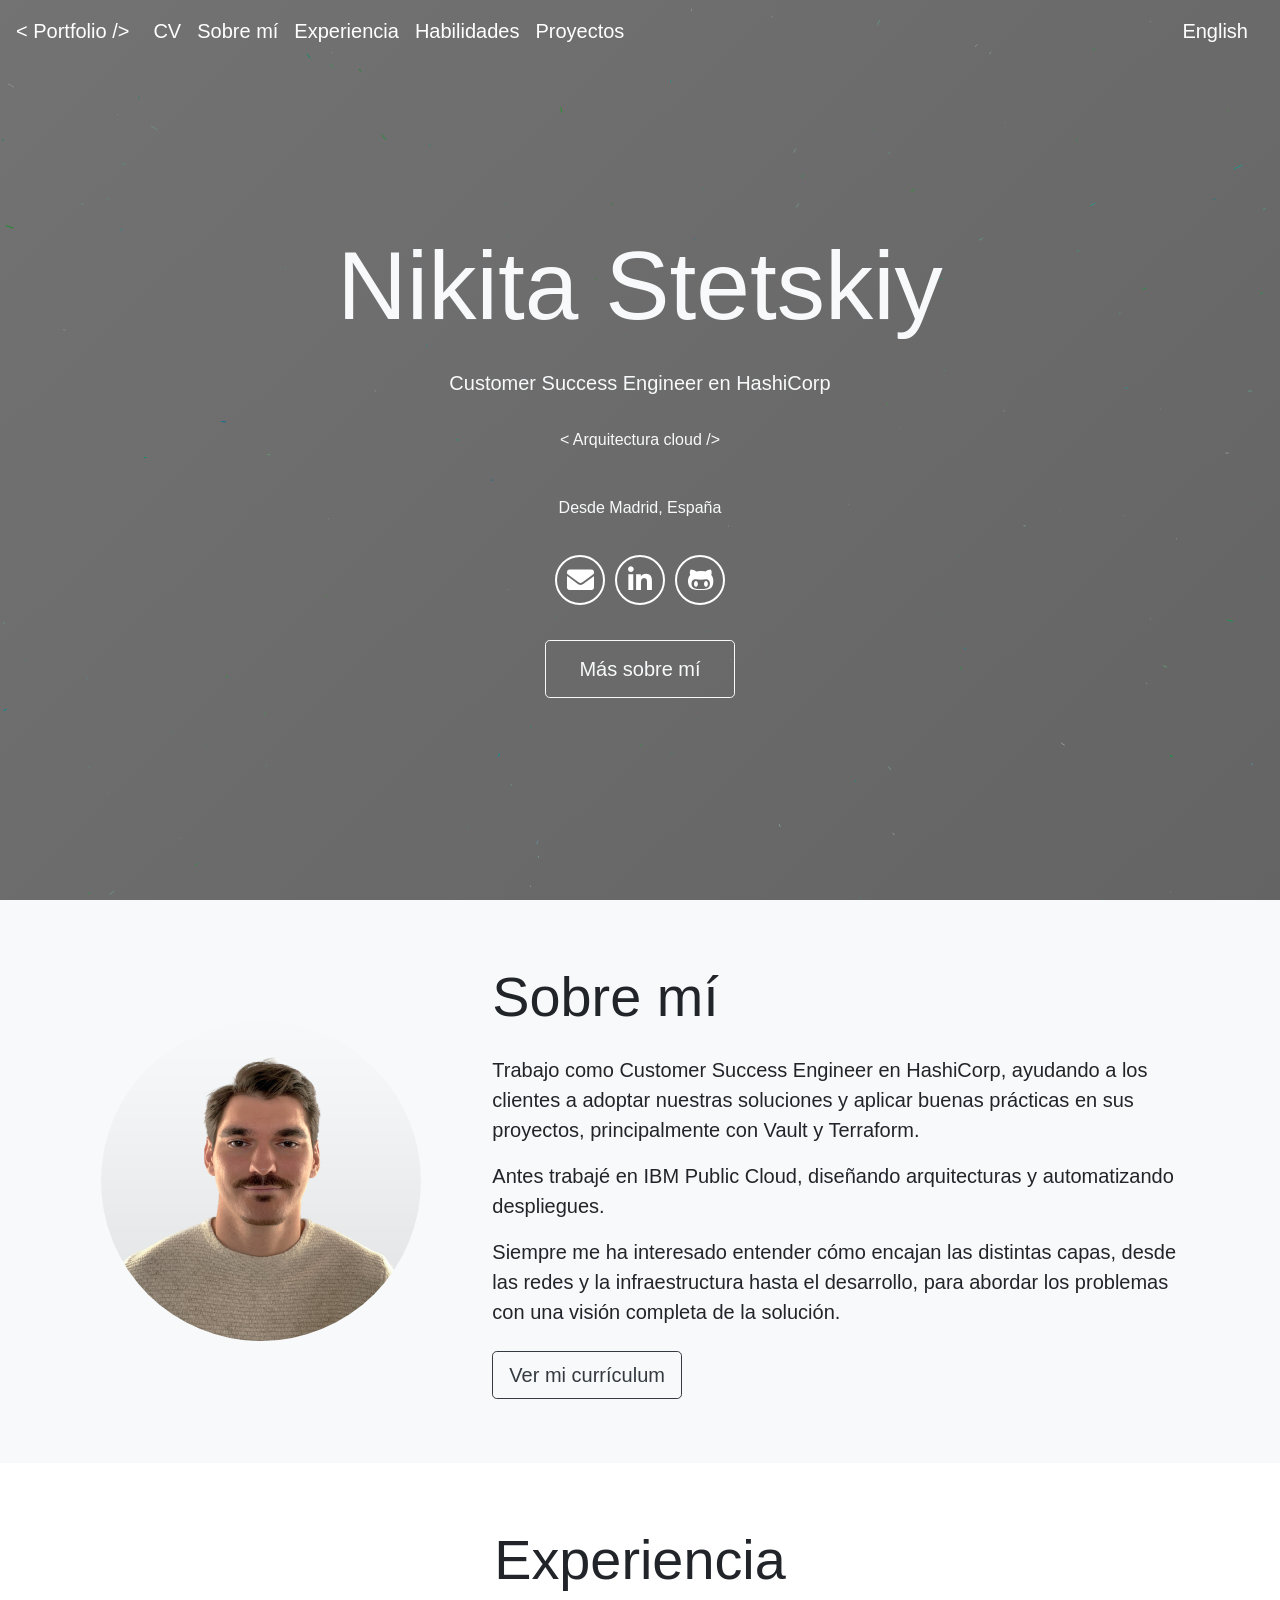
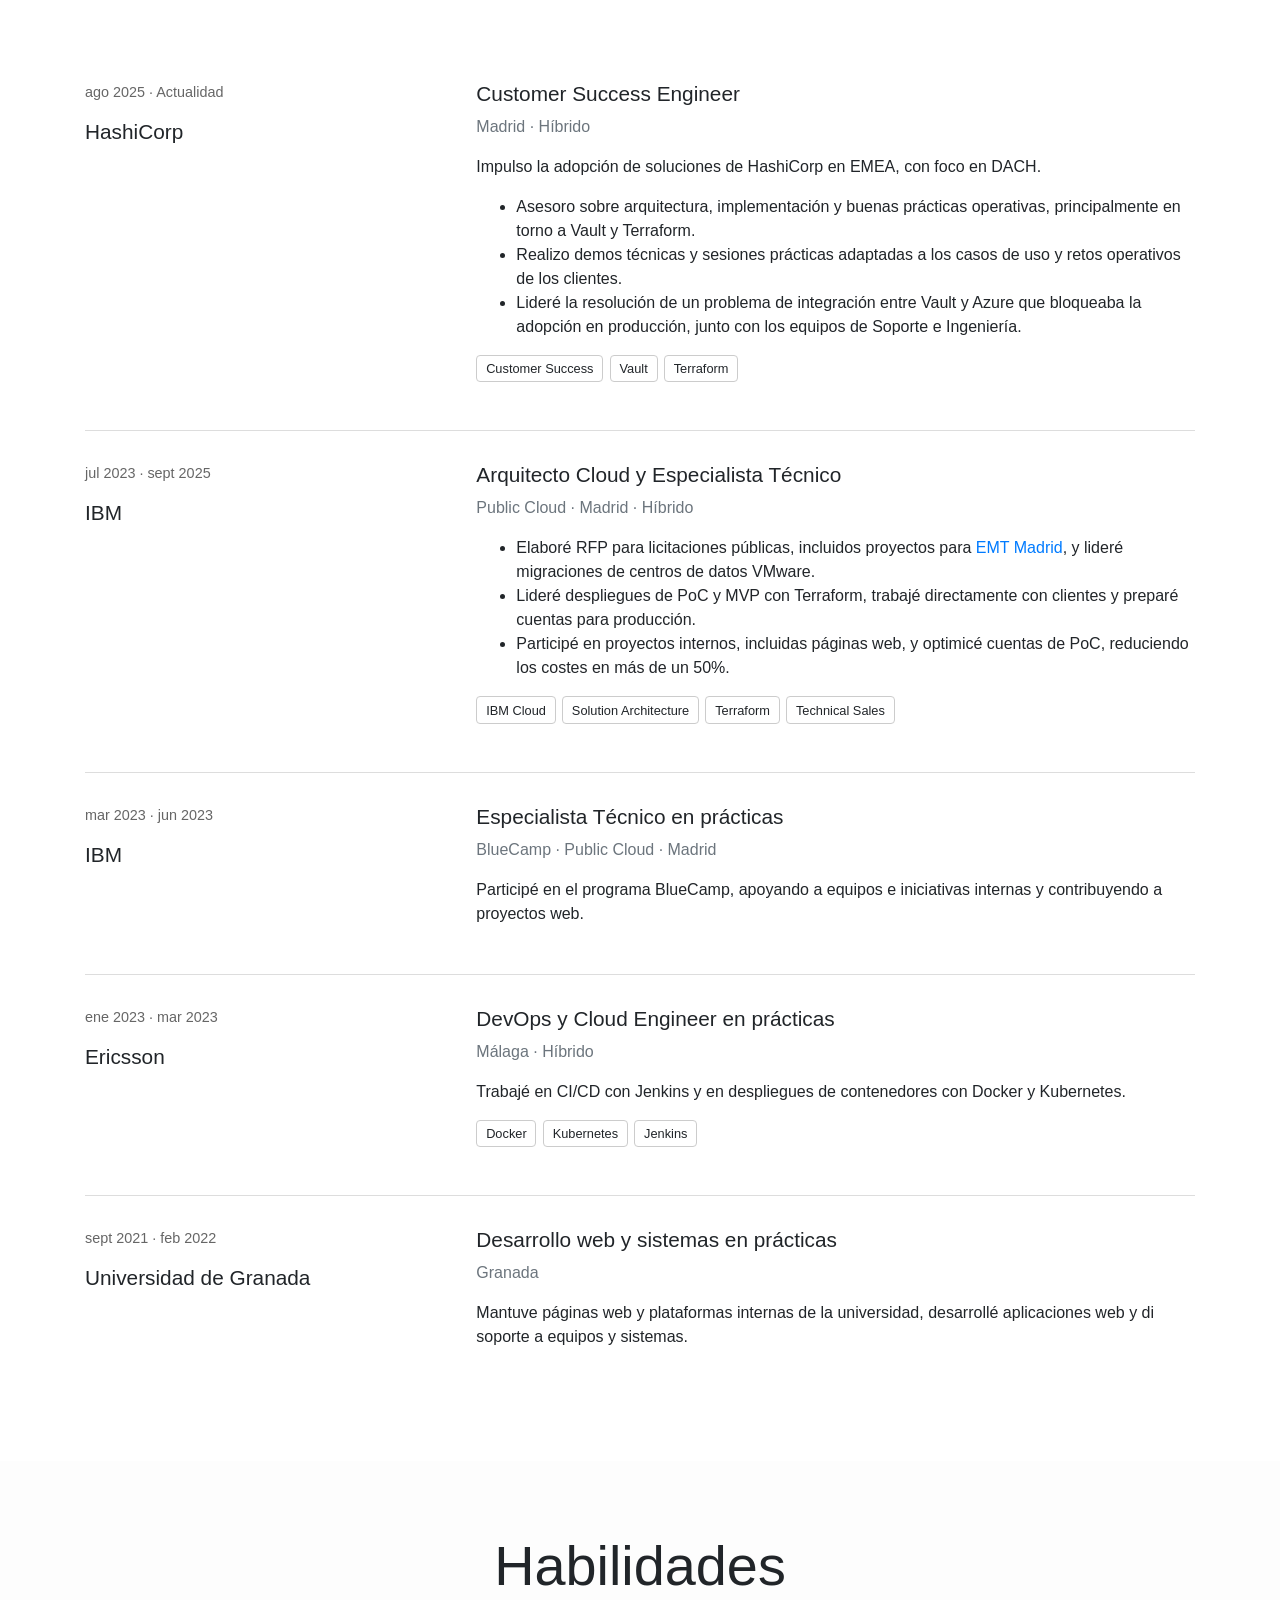
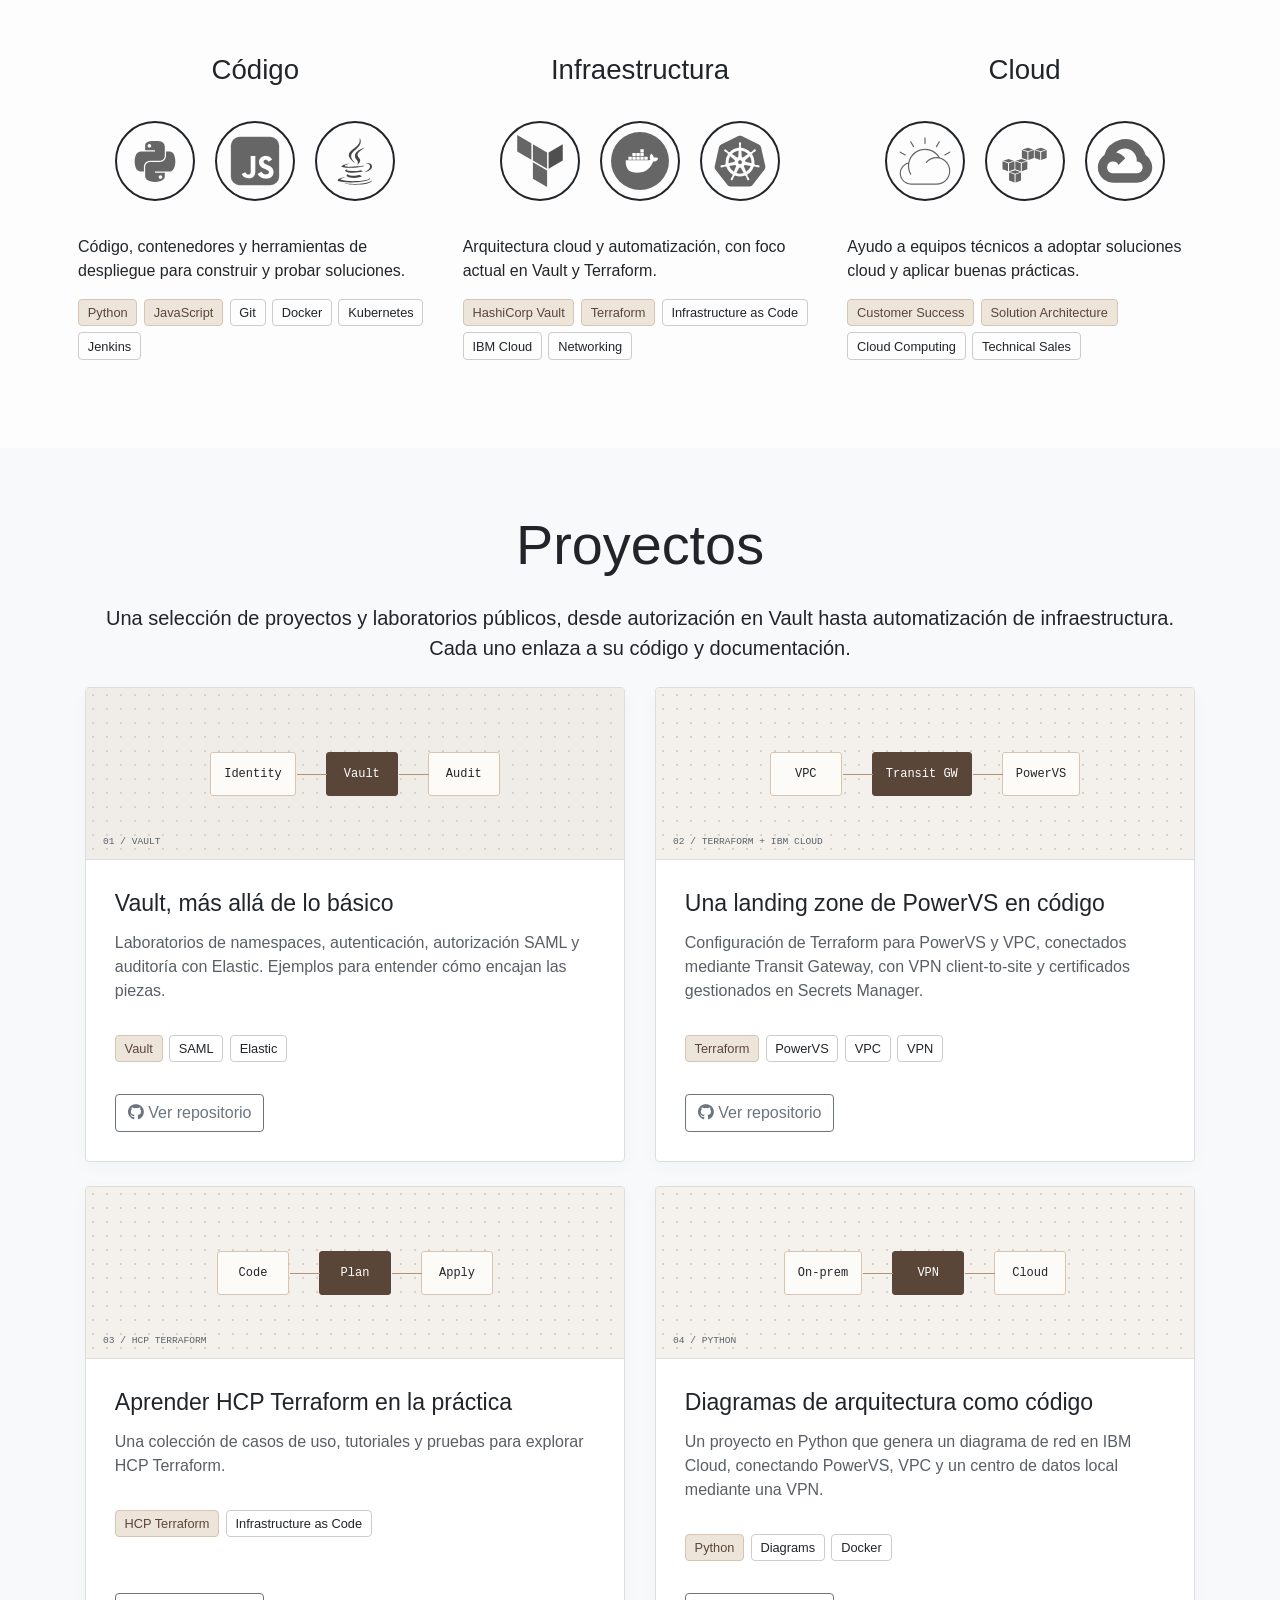
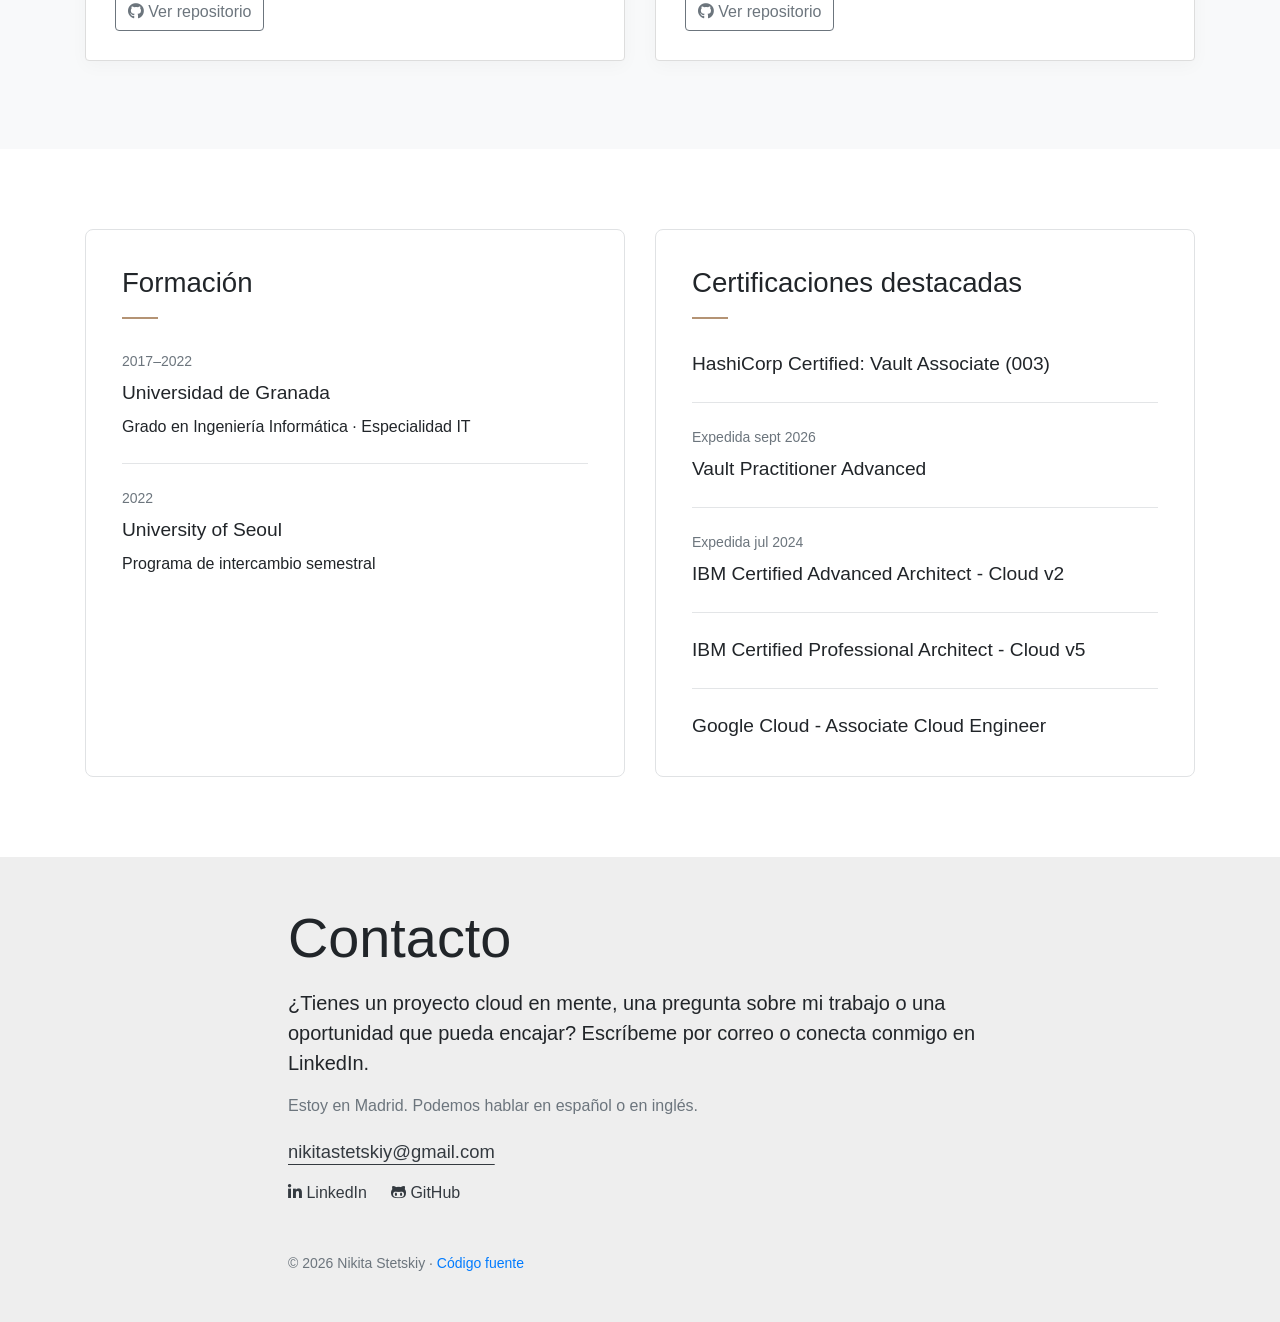
==== es/index.html @ b72d7562 "Publish portfolio from 17b00015c7dadde63358bd2dd5dde587fca64562" ====
<!doctype html>
<html lang="es">
  <head>
    <meta charset="UTF-8" />
    <meta name="viewport" content="width=device-width, initial-scale=1" />
    <meta name="theme-color" content="#000000" />
    <link href="https://use.fontawesome.com/releases/v5.10.2/css/all.css" rel="stylesheet" />
    <meta name="author" content="Nikita Stetskiy" />
    <title>Nikita Stetskiy | Customer Success Engineer en HashiCorp</title>
    <link rel="icon" type="image/png" href="/dev-icon.png" />
    <meta name="description" content="Nikita Stetskiy, Customer Success Engineer en HashiCorp. Arquitectura cloud, Vault, Terraform y proyectos de infraestructura. Madrid, EMEA y DACH." />
    <link rel="canonical" href="https://nikitastetskiy.github.io/es/" />
    <link rel="alternate" hreflang="en" href="https://nikitastetskiy.github.io/" />
    <link rel="alternate" hreflang="es" href="https://nikitastetskiy.github.io/es/" />
    <link rel="alternate" hreflang="x-default" href="https://nikitastetskiy.github.io/" />
    <meta property="og:type" content="profile" />
    <meta property="og:image" content="https://nikitastetskiy.github.io/assets/profile-B7KHsYdh.png" />
    <meta name="twitter:image" content="https://nikitastetskiy.github.io/assets/profile-B7KHsYdh.png" />
    <meta property="og:title" content="Nikita Stetskiy | Customer Success Engineer en HashiCorp" />
    <meta property="og:description" content="Nikita Stetskiy, Customer Success Engineer en HashiCorp. Arquitectura cloud, Vault, Terraform y proyectos de infraestructura. Madrid, EMEA y DACH." />
    <meta property="og:url" content="https://nikitastetskiy.github.io/es/" />
    <meta property="og:locale" content="es_ES" />
    <meta name="twitter:card" content="summary" />
    <meta name="twitter:title" content="Nikita Stetskiy | Customer Success Engineer en HashiCorp" />
    <meta name="twitter:description" content="Nikita Stetskiy, Customer Success Engineer en HashiCorp. Arquitectura cloud, Vault, Terraform y proyectos de infraestructura. Madrid, EMEA y DACH." />
    <script type="application/ld+json">{"@context":"https://schema.org","@type":"ProfilePage","url":"https://nikitastetskiy.github.io/es/","inLanguage":"es","mainEntity":{"@type":"Person","name":"Nikita Stetskiy","url":"https://nikitastetskiy.github.io/","jobTitle":"Customer Success Engineer","worksFor":{"@type":"Organization","name":"HashiCorp"},"sameAs":["https://www.linkedin.com/in/nikitastetskiy/","https://github.com/nikitastetskiy"],"knowsAbout":["Cloud Computing","HashiCorp Vault","Terraform","Customer Success","Infrastructure as Code"]}}</script>
    <script type="module" crossorigin src="/assets/index-5IlWMSqu.js"></script>
    <link rel="stylesheet" crossorigin href="/assets/index-B_g9lOXj.css">
  </head>
  <body>
    <noscript
      ><style>.navbar-toggler{display:none!important}.navbar-collapse{display:block!important}.navbar{background:#eaedef!important;position:static!important}.navbar .brand,.navbar .nav-link{color:#343a40!important}</style></noscript
    >
    <div id="root"><a class="skip-link" href="#main">Ir al contenido</a><header><nav class="navbar navbar-expand-lg navbar-light fixed-top navbar-transparent" aria-label="Navegación principal"><a class="navbar-brand brand" href="/es/#home">&lt; Portfolio /&gt;</a><button class="navbar-toggler toggler" type="button" aria-expanded="false" aria-controls="site-navigation" aria-label="Menú"><span class="navbar-toggler-icon"></span></button><div id="site-navigation" class="collapse navbar-collapse "><div class="navbar-nav mr-auto"><a class="nav-link lead" href="/resume.pdf" target="_blank" rel="noopener noreferrer">CV</a><a class="nav-link lead" href="#aboutme">Sobre mí</a><a class="nav-link lead" href="#experience">Experiencia</a><a class="nav-link lead" href="#skills">Habilidades</a><a class="nav-link lead" href="#projects">Proyectos</a></div><a class="nav-link lead language-link" href="/" lang="en" hrefLang="en">English</a></div></nav></header><main id="main" tabindex="-1"><section id="home" aria-labelledby="hero-name" style="background:linear-gradient(136deg,#FFFFFF, #3D3D3D, #000000);background-size:1200% 1200%" class="jumbotron jumbotron-fluid title bg-transparent bgstyle text-light min-vh-100 d-flex align-content-center align-items-center flex-wrap m-0"><canvas class="text-mix-star starfield" aria-hidden="true"></canvas><div class="container text-center text-mix"><h1 id="hero-name" class="display-1">Nikita Stetskiy</h1><div class="p-3"><p class="lead typist mb-0">Customer Success Engineer<!-- --> <!-- -->en<!-- --> HashiCorp</p></div><div class="hero-tagline"><span class="sr-only">Arquitectura cloud. Infraestructura como código. Vault y Terraform. De la idea a una solución que funciona</span><span aria-hidden="true">&lt; <!-- -->Arquitectura cloud<!-- --> /&gt;</span></div><p class="mt-3 mb-0">Desde Madrid, España</p><div class="header-icons"><a aria-label="Escríbeme" href="mailto:nikitastetskiy@gmail.com"><i class="icon fa fa-envelope" aria-hidden="true"></i></a><a class="" href="https://www.linkedin.com/in/nikitastetskiy/" target="_blank" rel="noopener noreferrer"><span class="sr-only">LinkedIn</span><i class="icon fab fa-linkedin-in" aria-hidden="true"></i></a><a class="" href="https://github.com/nikitastetskiy" target="_blank" rel="noopener noreferrer"><span class="sr-only">GitHub</span><i class="icon fab fa-github-alt" aria-hidden="true"></i></a></div><a class="btn btn-outline-light btn-lg hero-about" href="#aboutme">Más sobre mí</a></div></section><section id="aboutme" class="jumbotron jumbotron-fluid m-0 bg-light"><div class="container"><div class="about-layout"><div class="about-portrait"><img class="border-secondary rounded-circle pic" src="/assets/profile-B7KHsYdh.png" alt="Nikita Stetskiy" width="500" height="500" loading="lazy"/></div><div class="about-copy"><h2 class="display-4 mb-4">Sobre mí</h2><p class="lead">Trabajo como Customer Success Engineer en HashiCorp, ayudando a los clientes a adoptar nuestras soluciones y aplicar buenas prácticas en sus proyectos, principalmente con Vault y Terraform.</p><p class="lead">Antes trabajé en IBM Public Cloud, diseñando arquitecturas y automatizando despliegues.</p><p class="lead">Siempre me ha interesado entender cómo encajan las distintas capas, desde las redes y la infraestructura hasta el desarrollo, para abordar los problemas con una visión completa de la solución.</p><p class="lead mt-4 mb-0"><a class="btn btn-outline-dark btn-lg" href="/es/resume/">Ver mi currículum</a></p></div></div></div></section><section id="experience" class="jumbotron jumbotron-fluid m-0 bg-white"><div class="container"><h2 class="display-4 pb-5 text-center">Experiencia</h2><div class="experience-list"><article class="experience-entry"><div class="experience-meta"><p><time dateTime="2025-08">ago 2025</time> ·<!-- --> <!-- -->Actualidad</p><h3>HashiCorp</h3></div><div><h3>Customer Success Engineer</h3><p class="text-muted">Madrid · Híbrido</p><p>Impulso la adopción de soluciones de HashiCorp en EMEA, con foco en DACH.</p><ul><li>Asesoro sobre arquitectura, implementación y buenas prácticas operativas, principalmente en torno a Vault y Terraform.</li><li>Realizo demos técnicas y sesiones prácticas adaptadas a los casos de uso y retos operativos de los clientes.</li><li>Lideré la resolución de un problema de integración entre Vault y Azure que bloqueaba la adopción en producción, junto con los equipos de Soporte e Ingeniería.</li></ul><ul class="skill-tags"><li>Customer Success</li><li>Vault</li><li>Terraform</li></ul></div></article><article class="experience-entry"><div class="experience-meta"><p><time dateTime="2023-07">jul 2023</time> ·<!-- --> <time dateTime="2025-09">sept 2025</time></p><h3>IBM</h3></div><div><h3>Arquitecto Cloud y Especialista Técnico</h3><p class="text-muted">Public Cloud · Madrid · Híbrido</p><ul><li>Elaboré RFP para licitaciones públicas, incluidos proyectos para <a class="" href="https://es.newsroom.ibm.com/announcements?item=122846" target="_blank" rel="noopener noreferrer">EMT Madrid</a>, y lideré migraciones de centros de datos VMware.</li><li>Lideré despliegues de PoC y MVP con Terraform, trabajé directamente con clientes y preparé cuentas para producción.</li><li>Participé en proyectos internos, incluidas páginas web, y optimicé cuentas de PoC, reduciendo los costes en más de un 50%.</li></ul><ul class="skill-tags"><li>IBM Cloud</li><li>Solution Architecture</li><li>Terraform</li><li>Technical Sales</li></ul></div></article><article class="experience-entry"><div class="experience-meta"><p><time dateTime="2023-03">mar 2023</time> ·<!-- --> <time dateTime="2023-06">jun 2023</time></p><h3>IBM</h3></div><div><h3>Especialista Técnico en prácticas</h3><p class="text-muted">BlueCamp · Public Cloud · Madrid</p><p>Participé en el programa BlueCamp, apoyando a equipos e iniciativas internas y contribuyendo a proyectos web.</p></div></article><article class="experience-entry"><div class="experience-meta"><p><time dateTime="2023-01">ene 2023</time> ·<!-- --> <time dateTime="2023-03">mar 2023</time></p><h3>Ericsson</h3></div><div><h3>DevOps y Cloud Engineer en prácticas</h3><p class="text-muted">Málaga · Híbrido</p><p>Trabajé en CI/CD con Jenkins y en despliegues de contenedores con Docker y Kubernetes.</p><ul class="skill-tags"><li>Docker</li><li>Kubernetes</li><li>Jenkins</li></ul></div></article><article class="experience-entry"><div class="experience-meta"><p><time dateTime="2021-09">sept 2021</time> ·<!-- --> <time dateTime="2022-02">feb 2022</time></p><h3>Universidad de Granada</h3></div><div><h3>Desarrollo web y sistemas en prácticas</h3><p class="text-muted">Granada</p><p>Mantuve páginas web y plataformas internas de la universidad, desarrollé aplicaciones web y di soporte a equipos y sistemas.</p></div></article></div></div></section><section id="skills" class="jumbotron jumbotron-fluid m-0"><div class="container p-2"><h2 class="display-4 pb-4 text-center">Habilidades</h2><div class="row skills-grid"><div class="col-md-4 skill-group"><div class="tech text-center"><h3 class="pb-3">Código</h3><div class="icons"><img src="data:image/svg+xml,%3c?xml%20version=&#x27;1.0&#x27;%20encoding=&#x27;utf-8&#x27;?%3e%3c!DOCTYPE%20svg%20PUBLIC%20&#x27;-//W3C//DTD%20SVG%201.1//EN&#x27;%20&#x27;http://www.w3.org/Graphics/SVG/1.1/DTD/svg11.dtd&#x27;%3e%3c!--%20Uploaded%20to:%20SVG%20Repo,%20www.svgrepo.com,%20Generator:%20SVG%20Repo%20Mixer%20Tools%20--%3e%3csvg%20width=&#x27;800px&#x27;%20height=&#x27;800px&#x27;%20viewBox=&#x27;0%200%2032%2032&#x27;%20version=&#x27;1.1&#x27;%20xmlns=&#x27;http://www.w3.org/2000/svg&#x27;%20xmlns:xlink=&#x27;http://www.w3.org/1999/xlink&#x27;%3e%3cpath%20fill=&#x27;%23666666&#x27;%20d=&#x27;M13.275%2015.88h5.417c1.508%200%202.712-1.241%202.712-2.756v-5.164c0-1.47-1.24-2.574-2.712-2.819-0.932-0.155-1.898-0.226-2.825-0.221s-1.813%200.083-2.592%200.221c-2.295%200.405-2.712%201.254-2.712%202.819v2.067h5.423v0.689h-7.459c-1.576%200-2.956%200.947-3.388%202.75-0.498%202.066-0.52%203.355%200%205.512%200.385%201.606%201.306%202.75%202.882%202.75h1.865v-2.478c0-1.79%201.549-3.369%203.388-3.369zM12.933%208.649c-0.562%200-1.018-0.461-1.018-1.030%200-0.572%200.455-1.037%201.018-1.037%200.56%200%201.018%200.465%201.018%201.037%200%200.57-0.457%201.030-1.018%201.030zM26.826%2013.465c-0.389-1.569-1.133-2.75-2.712-2.75h-2.035v2.408c0%201.867-1.583%203.439-3.388%203.439h-5.417c-1.484%200-2.712%201.27-2.712%202.756v5.164c0%201.47%201.278%202.334%202.712%202.756%201.717%200.505%203.363%200.596%205.417%200%201.365-0.395%202.712-1.191%202.712-2.756v-2.067h-5.417v-0.689h8.129c1.576%200%202.163-1.099%202.712-2.75%200.566-1.699%200.542-3.332%200-5.512zM19.033%2023.794c0.562%200%201.018%200.461%201.018%201.030%200%200.572-0.456%201.037-1.018%201.037-0.56%200-1.018-0.465-1.018-1.037%200-0.57%200.457-1.030%201.018-1.030z&#x27;%3e%3c/path%3e%3c/svg%3e" alt="Python" title="Python" width="60" height="60" loading="lazy"/></div><div class="icons"><img src="data:image/svg+xml,%3csvg%20xmlns=&#x27;http://www.w3.org/2000/svg&#x27;%20aria-label=&#x27;JavaScript&#x27;%20role=&#x27;img&#x27;%20viewBox=&#x27;-51.2%20-51.2%20614.40%20614.40&#x27;%20fill=&#x27;%23ffffff&#x27;%20stroke=&#x27;%23ffffff&#x27;%3e%3cg%20id=&#x27;SVGRepo_bgCarrier&#x27;%20stroke-width=&#x27;0&#x27;%3e%3c/g%3e%3cg%20id=&#x27;SVGRepo_tracerCarrier&#x27;%20stroke-linecap=&#x27;round&#x27;%20stroke-linejoin=&#x27;round&#x27;%3e%3c/g%3e%3cg%20id=&#x27;SVGRepo_iconCarrier&#x27;%3e%3crect%20width=&#x27;512&#x27;%20height=&#x27;512&#x27;%20rx=&#x27;15%25&#x27;%20fill=&#x27;%23666666&#x27;%3e%3c/rect%3e%3cpath%20d=&#x27;M324%20370c10%2017%2024%2029%2047%2029c20%200%2033-10%2033%20-24c0-16%20-13%20-22%20-35%20-32l-12-5c-35-15%20-58%20-33%20-58%20-72c0-36%2027%20-64%2070%20-64c31%200%2053%2011%2068%2039l-37%2024c-8-15%20-17%20-21%20-31%20-21c-14%200-23%209%20-23%2021c0%2014%209%2020%2030%2029l12%205c41%2018%2064%2035%2064%2076c0%2043-34%2067%20-80%2067c-45%200-74%20-21%20-88%20-49zm-170%204c8%2013%2014%2025%2031%2025c16%200%2026-6%2026%20-30V203h48v164c0%2050-29%2072%20-72%2072c-39%200-61%20-20%20-72%20-44z&#x27;%3e%3c/path%3e%3c/g%3e%3c/svg%3e" alt="JavaScript" title="JavaScript" width="60" height="60" loading="lazy"/></div><div class="icons"><img src="data:image/svg+xml,%3c?xml%20version=&#x27;1.0&#x27;%20encoding=&#x27;utf-8&#x27;?%3e%3c!DOCTYPE%20svg%20PUBLIC%20&#x27;-//W3C//DTD%20SVG%201.1//EN&#x27;%20&#x27;http://www.w3.org/Graphics/SVG/1.1/DTD/svg11.dtd&#x27;%3e%3c!--%20Uploaded%20to:%20SVG%20Repo,%20www.svgrepo.com,%20Generator:%20SVG%20Repo%20Mixer%20Tools%20--%3e%3csvg%20width=&#x27;800px&#x27;%20height=&#x27;800px&#x27;%20viewBox=&#x27;0%200%2032%2032&#x27;%20version=&#x27;1.1&#x27;%20xmlns=&#x27;http://www.w3.org/2000/svg&#x27;%20xmlns:xlink=&#x27;http://www.w3.org/1999/xlink&#x27;%3e%3cpath%20fill=&#x27;%23444444&#x27;%20d=&#x27;M12.557%2023.22c0%200-0.982%200.571%200.699%200.765%202.037%200.232%203.079%200.199%205.324-0.226%200%200%200.59%200.37%201.415%200.691-5.033%202.157-11.39-0.125-7.437-1.23zM11.942%2020.405c0%200-1.102%200.816%200.581%200.99%202.176%200.224%203.895%200.243%206.869-0.33%200%200%200.411%200.417%201.058%200.645-6.085%201.779-12.863%200.14-8.508-1.305zM17.127%2015.63c1.24%201.428-0.326%202.713-0.326%202.713s3.149-1.625%201.703-3.661c-1.351-1.898-2.386-2.841%203.221-6.093%200%200-8.801%202.198-4.598%207.042zM23.783%2025.302c0%200%200.727%200.599-0.801%201.062-2.905%200.88-12.091%201.146-14.643%200.035-0.917-0.399%200.803-0.953%201.344-1.069%200.564-0.122%200.887-0.1%200.887-0.1-1.020-0.719-6.594%201.411-2.831%202.021%2010.262%201.664%2018.706-0.749%2016.044-1.95zM13.029%2017.489c0%200-4.673%201.11-1.655%201.513%201.274%200.171%203.814%200.132%206.181-0.066%201.934-0.163%203.876-0.51%203.876-0.51s-0.682%200.292-1.175%200.629c-4.745%201.248-13.911%200.667-11.272-0.609%202.232-1.079%204.046-0.956%204.046-0.956zM21.412%2022.174c4.824-2.506%202.593-4.915%201.037-4.591-0.382%200.079-0.552%200.148-0.552%200.148s0.142-0.222%200.412-0.318c3.079-1.083%205.448%203.193-0.994%204.887-0%200%200.075-0.067%200.097-0.126zM18.503%203.337c0%200%202.671%202.672-2.534%206.781-4.174%203.296-0.952%205.176-0.002%207.323-2.436-2.198-4.224-4.133-3.025-5.934%201.761-2.644%206.638-3.925%205.56-8.17zM13.503%2028.966c4.63%200.296%2011.74-0.164%2011.908-2.355%200%200-0.324%200.831-3.826%201.49-3.952%200.744-8.826%200.657-11.716%200.18%200%200%200.592%200.49%203.635%200.685z&#x27;%3e%3c/path%3e%3c/svg%3e" alt="Java" title="Java" width="60" height="60" loading="lazy"/></div></div><p>Código, contenedores y herramientas de despliegue para construir y probar soluciones.</p><ul class="skill-tags"><li class="tag-highlight">Python</li><li class="tag-highlight">JavaScript</li><li>Git</li><li>Docker</li><li>Kubernetes</li><li>Jenkins</li></ul></div><div class="col-md-4 skill-group"><div class="tech text-center"><h3 class="pb-3">Infraestructura</h3><div class="icons"><img src="data:image/svg+xml,%3csvg%20width=&#x27;180px&#x27;%20height=&#x27;180px&#x27;%20viewBox=&#x27;-34.96%20-17.505%20325.92%20325.92&#x27;%20version=&#x27;1.1&#x27;%20xmlns=&#x27;http://www.w3.org/2000/svg&#x27;%20xmlns:xlink=&#x27;http://www.w3.org/1999/xlink&#x27;%20preserveAspectRatio=&#x27;xMidYMid&#x27;%20fill=&#x27;%23000000&#x27;%3e%3cg%20id=&#x27;SVGRepo_bgCarrier&#x27;%20stroke-width=&#x27;0&#x27;%3e%3c/g%3e%3cg%20id=&#x27;SVGRepo_tracerCarrier&#x27;%20stroke-linecap=&#x27;round&#x27;%20stroke-linejoin=&#x27;round&#x27;%3e%3c/g%3e%3cg%20id=&#x27;SVGRepo_iconCarrier&#x27;%3e%3cg%3e%3cpolygon%20fill=&#x27;%234f4f4f&#x27;%20points=&#x27;176.485057%20188.994162%20256.000302%20143.127442%20256.000302%2051.2485453%20176.485057%2097.2122358&#x27;%3e%3c/polygon%3e%3cpath%20d=&#x27;M88.2425283,51.2485453%20L167.757774,97.2122358%20L167.757774,188.994162%20L88.2425283,143.078957%20M0,91.8304113%20L79.5152453,137.745617%20L79.5152453,45.9152057%20L0,0%20M88.2425283,244.994228%20L167.757774,290.909434%20L167.757774,199.079023%20L88.2425283,153.163817&#x27;%20fill=&#x27;%23666666&#x27;%3e%3c/path%3e%3c/g%3e%3c/g%3e%3c/svg%3e" alt="Terraform" title="Terraform" width="60" height="60" loading="lazy"/></div><div class="icons"><img src="data:image/svg+xml,%3c?xml%20version=&#x27;1.0&#x27;%20encoding=&#x27;utf-8&#x27;?%3e%3c!--%20Uploaded%20to:%20SVG%20Repo,%20www.svgrepo.com,%20Generator:%20SVG%20Repo%20Mixer%20Tools%20--%3e%3csvg%20width=&#x27;800px&#x27;%20height=&#x27;800px&#x27;%20viewBox=&#x27;0%200%201024%201024&#x27;%20xmlns=&#x27;http://www.w3.org/2000/svg&#x27;%3e%3ccircle%20cx=&#x27;512&#x27;%20cy=&#x27;512&#x27;%20r=&#x27;512&#x27;%20style=&#x27;fill:%23666666&#x27;/%3e%3cpath%20d=&#x27;M827.3%20461.5c-1.6-1.3-16.1-12.2-46.7-12.2-8.1%200-16.2.6-24.2%202.1-5.9-40.7-39.5-60.5-41-61.4l-8.2-4.8-5.4%207.8c-6.8%2010.5-11.7%2022-14.6%2034.2-5.5%2023.2-2.2%2045%209.6%2063.6-14.2%207.9-37.1%209.9-41.7%2010H277c-9.9%200-17.9%208-17.9%2017.9-.4%2033.1%205.2%2066%2016.5%2097.1%2013%2034.2%2032.4%2059.3%2057.6%2074.7%2028.2%2017.3%2074.1%2027.2%20126.2%2027.2%2023.5.1%2047-2.1%2070.1-6.4%2032.1-5.9%2063-17.1%2091.4-33.2%2023.4-13.6%2044.5-30.8%2062.4-51.1%2029.9-33.9%2047.8-71.7%2061.1-105.2h5.3c32.8%200%2053-13.1%2064.1-24.1%207.4-7%2013.2-15.5%2016.9-25l2.3-6.9-5.7-4.3zM312%20489.9h50.7c2.4%200%204.4-2%204.4-4.4v-45.1c0-2.4-2-4.4-4.4-4.5H312c-2.4%200-4.4%202-4.4%204.4v45.2c0%202.5%202%204.4%204.4%204.4m69.9%200h50.7c2.4%200%204.4-2%204.4-4.4v-45.1c0-2.4-2-4.4-4.4-4.5h-50.7c-2.5%200-4.5%202-4.5%204.5v45.1c0%202.5%202%204.4%204.5%204.4m70.8.1h50.7c2.4%200%204.4-2%204.4-4.4v-45.1c0-2.4-2-4.4-4.4-4.5h-50.7c-2.4%200-4.4%202-4.4%204.4v45.2c0%202.4%202%204.3%204.4%204.4m70.1%200h50.7c2.4%200%204.4-2%204.5-4.4v-45.1c0-2.5-2-4.5-4.5-4.5h-50.7c-2.4%200-4.4%202-4.4%204.4v45.2c0%202.4%201.9%204.4%204.4%204.4m-141-65h50.7c2.4%200%204.4-2%204.4-4.5v-45.1c0-2.4-2-4.4-4.4-4.4h-50.7c-2.5%200-4.4%202-4.5%204.4v45.1c.1%202.5%202.1%204.5%204.5%204.5m70.9%200h50.7c2.4%200%204.4-2%204.4-4.5v-45.1c0-2.4-2-4.4-4.4-4.4h-50.7c-2.4%200-4.4%202-4.4%204.4v45.1c0%202.5%202%204.5%204.4%204.5m70.1%200h50.7c2.5%200%204.4-2%204.5-4.5v-45.1c0-2.5-2-4.4-4.5-4.4h-50.7c-2.4%200-4.4%202-4.4%204.4v45.1c0%202.5%201.9%204.5%204.4%204.5m0-64.9h50.7c2.5%200%204.5-2%204.5-4.5v-45.2c0-2.4-2-4.4-4.5-4.4h-50.7c-2.4%200-4.4%202-4.4%204.4v45.2c0%202.5%201.9%204.5%204.4%204.5M593.4%20490h50.7c2.4%200%204.4-2%204.4-4.4v-45.1c0-2.5-2-4.4-4.4-4.5h-50.7c-2.4%200-4.4%202-4.4%204.4v45.2c0%202.4%202%204.4%204.4%204.4&#x27;%20style=&#x27;fill:%23fff&#x27;/%3e%3c/svg%3e" alt="Docker" title="Docker" width="60" height="60" loading="lazy"/></div><div class="icons"><img src="data:image/svg+xml,%3c?xml%20version=&#x27;1.0&#x27;%20encoding=&#x27;utf-8&#x27;?%3e%3c!--%20Uploaded%20to:%20SVG%20Repo,%20www.svgrepo.com,%20Generator:%20SVG%20Repo%20Mixer%20Tools%20--%3e%3csvg%20width=&#x27;800px&#x27;%20height=&#x27;800px&#x27;%20viewBox=&#x27;0%200%2016%2016&#x27;%20xmlns=&#x27;http://www.w3.org/2000/svg&#x27;%20fill=&#x27;none&#x27;%3e%3cpath%20fill=&#x27;%23666666&#x27;%20fill-rule=&#x27;evenodd&#x27;%20d=&#x27;M5.374%2015c-.335%200-.66-.153-.874-.431l-3.254-4.172a1.15%201.15%200%2001-.214-.978l1.165-5.207c.074-.345.298-.623.605-.776l4.715-2.32c.15-.078.317-.116.485-.116.168%200%20.335.038.485.115L13.2%203.426c.308.153.532.432.606.777l1.165%205.207c.074.345%200%20.7-.214.978L11.5%2014.566c-.214.268-.54.434-.875.434h-5.25zm7.718-5.835l.031.008a.308.308%200%2001.26.371.306.306%200%2001-.396.223h-.004l-.003-.001-.003-.001-.03-.007-.05-.01a2.548%202.548%200%2001-.274-.106%202.87%202.87%200%2000-.533-.156.242.242%200%2000-.171.063%204.76%204.76%200%2000-.131-.023%203.972%203.972%200%2001-1.764%202.212c.015.042.032.083.051.123a.239.239%200%2000-.023.18c.074.17.165.332.271.484.06.078.114.16.164.244l.028.057.012.025a.306.306%200%2001-.381.44.307.307%200%2001-.172-.18%202.608%202.608%200%2000-.01-.02l-.028-.058a2.545%202.545%200%2001-.089-.28%202.835%202.835%200%2000-.21-.512.242.242%200%2000-.156-.095%205.926%205.926%200%2001-.03-.053l-.035-.064a3.97%203.97%200%2001-2.824-.007l-.069.125a.249.249%200%2000-.132.064c-.104.17-.184.355-.237.548a2.525%202.525%200%2001-.088.28l-.025.05-.013.027v.001a.307.307%200%2011-.553-.261l.014-.03.026-.052c.05-.085.104-.166.164-.244.108-.156.2-.322.277-.496a.302.302%200%2000-.028-.173l.056-.133A3.972%203.972%200%20014.22%209.532l-.134.023a.34.34%200%2000-.176-.062%202.872%202.872%200%2000-.533.156c-.09.04-.181.075-.274.105l-.05.011-.03.007H3.02l-.002.002h-.005a.308.308%200%2001-.397-.349.306.306%200%2001.261-.245l.004-.001h.003l.006-.002c.024-.006.054-.014.076-.018.097-.013.195-.021.293-.023.186-.013.37-.043.549-.09a.422.422%200%2000.131-.133l.128-.037a3.938%203.938%200%2001.624-2.752l-.097-.087a.338.338%200%2000-.062-.176%202.854%202.854%200%2000-.455-.319%202.557%202.557%200%2001-.254-.148%201.129%201.129%200%2001-.063-.05l-.004-.004a.323.323%200%2001-.076-.45.295.295%200%2001.244-.107.365.365%200%2001.213.08l.022.017c.016.013.034.026.046.037.071.067.139.139.202.213.125.137.263.262.412.372.056.03.121.036.182.018l.11.078a3.938%203.938%200%20012.552-1.224l.007-.129a.332.332%200%2000.1-.157%202.844%202.844%200%2000-.034-.554%202.555%202.555%200%2001-.042-.29v-.053-.025-.004-.004A.306.306%200%20018%202.82a.308.308%200%2001.306.337v.087a2.53%202.53%200%2001-.041.29%202.85%202.85%200%2000-.035.553.242.242%200%2000.1.153v.007l.007.13c.967.087%201.87.522%202.54%201.223l.116-.083a.34.34%200%2000.186-.02c.149-.11.287-.235.412-.373a2.53%202.53%200%2001.202-.213l.051-.04.017-.014a.308.308%200%2001.472.388.307.307%200%2001-.09.09c-.008.005-.017.012-.025.02l-.043.033a2.549%202.549%200%2001-.254.148%202.865%202.865%200%2000-.455.32.24.24%200%2000-.058.172%204.458%204.458%200%2001-.05.044l-.058.053c.542.806.769%201.783.637%202.745l.123.036c.031.056.077.101.132.132.18.048.364.078.55.09.097.003.195.01.292.024l.058.013zm-2.875-3.1l-1.308.925-.004-.002a.27.27%200%2001-.43-.205v-.001l-.091-1.598a3.183%203.183%200%20011.833.882zM7.754%207.818h.492l.306.381-.11.476L8%208.886l-.443-.213-.11-.475.307-.381zM7.29%205.24c.107-.024.216-.043.326-.056l-.09%201.6-.008.004a.268.268%200%2001-.293.256.27.27%200%2001-.135-.05l-.002.001-1.316-.93c.419-.41.945-.696%201.518-.825zM5.296%206.663l1.201%201.071-.001.007a.269.269%200%2001-.106.462l-.001.005-1.54.443a3.134%203.134%200%2001.447-1.988zm1.608%202.846l-.612%201.474a3.16%203.16%200%2001-1.27-1.586L6.6%209.13l.003.003a.265.265%200%2001.18.029.27.27%200%2001.117.341l.004.006zm1.806%201.896c-.572.13-1.17.1-1.726-.088l.777-1.4h.001a.27.27%200%2001.475-.001h.006l.779%201.402a3.286%203.286%200%2001-.312.087zm1.004-.416L9.096%209.5l.001-.003a.269.269%200%2001.296-.37l.003-.004%201.593.269a3.147%203.147%200%2001-1.275%201.597zm1.442-2.343L9.61%208.201l-.002-.006a.27.27%200%2001-.185-.343.27.27%200%2001.08-.12L9.5%207.73l1.195-1.067c.366.594.527%201.29.46%201.983z&#x27;%20clip-rule=&#x27;evenodd&#x27;/%3e%3c/svg%3e" alt="Kubernetes" title="Kubernetes" width="60" height="60" loading="lazy"/></div></div><p>Arquitectura cloud y automatización, con foco actual en Vault y Terraform.</p><ul class="skill-tags"><li class="tag-highlight">HashiCorp Vault</li><li class="tag-highlight">Terraform</li><li>Infrastructure as Code</li><li>IBM Cloud</li><li>Networking</li></ul></div><div class="col-md-4 skill-group"><div class="tech text-center"><h3 class="pb-3">Cloud</h3><div class="icons"><img src="data:image/svg+xml,%3csvg%20fill=&#x27;%23666666&#x27;%20version=&#x27;1.1&#x27;%20id=&#x27;Layer_1&#x27;%20xmlns=&#x27;http://www.w3.org/2000/svg&#x27;%20xmlns:xlink=&#x27;http://www.w3.org/1999/xlink&#x27;%20viewBox=&#x27;-1.6%20-1.6%2035.20%2035.20&#x27;%20xml:space=&#x27;preserve&#x27;%20stroke=&#x27;%23666666&#x27;%20stroke-width=&#x27;0.00032&#x27;%20transform=&#x27;rotate(0)&#x27;%3e%3cg%20id=&#x27;SVGRepo_bgCarrier&#x27;%20stroke-width=&#x27;0&#x27;%3e%3c/g%3e%3cg%20id=&#x27;SVGRepo_tracerCarrier&#x27;%20stroke-linecap=&#x27;round&#x27;%20stroke-linejoin=&#x27;round&#x27;%3e%3c/g%3e%3cg%20id=&#x27;SVGRepo_iconCarrier&#x27;%3e%3cpath%20id=&#x27;ibm--cloud_1_&#x27;%20d=&#x27;M23,30.36H7.5c-3.783,0-6.86-3.078-6.86-6.86c0-3.156,2.184-5.922,5.228-6.665%20C6.866,12.159,11.03,8.64,16,8.64c3.727,0,7.169,2.007,9.011,5.244c3.642,0.903,6.35,4.199,6.35,8.116%20C31.36,26.609,27.609,30.36,23,30.36z%20M5.732,17.618C3.169,18.388,1.36,20.782,1.36,23.5c0,3.386,2.754,6.14,6.14,6.14H23%20c4.213,0,7.64-3.427,7.64-7.64s-3.427-7.64-7.64-7.64c-2.27,0-4.406,0.999-5.863,2.741c-0.128,0.154-0.355,0.172-0.507,0.046%20c-0.152-0.128-0.173-0.355-0.045-0.507c1.594-1.906,3.932-2.999,6.416-2.999c0.358,0,0.711,0.022,1.058,0.066%20C22.282,11.008,19.258,9.36,16,9.36c-5.315,0-9.64,4.325-9.64,9.64c0,1.691,0.445,3.356,1.286,4.813%20c0.099,0.172,0.04,0.393-0.132,0.491c-0.174,0.101-0.393,0.042-0.492-0.132C6.118,22.606,5.64,20.818,5.64,19%20C5.64,18.531,5.671,18.07,5.732,17.618z%20M28.027,12.735c-0.124,0-0.245-0.064-0.312-0.18c-0.1-0.172-0.041-0.393,0.132-0.492%20l2.973-1.716c0.172-0.097,0.393-0.041,0.491,0.132c0.1,0.172,0.041,0.393-0.132,0.492l-2.973,1.716%20C28.15,12.72,28.089,12.735,28.027,12.735z%20M3.972,12.735c-0.061,0-0.123-0.015-0.18-0.048L0.82,10.972%20c-0.172-0.1-0.231-0.32-0.132-0.492c0.1-0.171,0.318-0.232,0.492-0.132l2.973,1.716c0.172,0.1,0.231,0.32,0.132,0.492%20C4.218,12.671,4.097,12.735,3.972,12.735z%20M9.057,7.653c-0.125,0-0.246-0.064-0.312-0.18L7.028,4.5%20C6.929,4.328,6.988,4.108,7.16,4.009c0.172-0.101,0.393-0.04,0.492,0.131l1.716,2.973c0.099,0.172,0.04,0.393-0.132,0.492%20C9.18,7.638,9.118,7.653,9.057,7.653z%20M22.943,7.653c-0.062,0-0.123-0.015-0.18-0.048c-0.173-0.1-0.231-0.32-0.132-0.492%20l1.716-2.973c0.1-0.172,0.321-0.229,0.491-0.132c0.173,0.1,0.231,0.32,0.132,0.492l-1.716,2.973%20C23.188,7.588,23.067,7.653,22.943,7.653z%20M16,5.792c-0.199,0-0.36-0.161-0.36-0.36V2c0-0.199,0.161-0.36,0.36-0.36%20S16.36,1.801,16.36,2v3.433C16.36,5.631,16.199,5.792,16,5.792z&#x27;%3e%3c/path%3e%3crect%20id=&#x27;_Transparent_Rectangle&#x27;%20style=&#x27;fill:none;&#x27;%20width=&#x27;32&#x27;%20height=&#x27;32&#x27;%3e%3c/rect%3e%3c/g%3e%3c/svg%3e" alt="IBM Cloud" title="IBM Cloud" width="60" height="60" loading="lazy"/></div><div class="icons"><img src="data:image/svg+xml,%3c?xml%20version=&#x27;1.0&#x27;%20encoding=&#x27;utf-8&#x27;?%3e%3c!DOCTYPE%20svg%20PUBLIC%20&#x27;-//W3C//DTD%20SVG%201.1//EN&#x27;%20&#x27;http://www.w3.org/Graphics/SVG/1.1/DTD/svg11.dtd&#x27;%3e%3c!--%20Uploaded%20to:%20SVG%20Repo,%20www.svgrepo.com,%20Generator:%20SVG%20Repo%20Mixer%20Tools%20--%3e%3csvg%20width=&#x27;800px&#x27;%20height=&#x27;800px&#x27;%20viewBox=&#x27;0%20-1%2034%2034&#x27;%20version=&#x27;1.1&#x27;%20xmlns=&#x27;http://www.w3.org/2000/svg&#x27;%20xmlns:xlink=&#x27;http://www.w3.org/1999/xlink&#x27;%3e%3cpath%20fill=&#x27;%23666666&#x27;%20d=&#x27;M10.871%2028.625l-3.22-1.155v-4.72l3.22%201.097z&#x27;%3e%3c/path%3e%3cpath%20fill=&#x27;%23666666&#x27;%20d=&#x27;M11.461%2028.625l3.22-1.155v-4.72l-3.22%201.097z&#x27;%3e%3c/path%3e%3cpath%20fill=&#x27;%23666666&#x27;%20d=&#x27;M7.981%2022.396l3.259-0.917%203.022%200.974-3.022%201.026z&#x27;%3e%3c/path%3e%3cpath%20fill=&#x27;%23666666&#x27;%20d=&#x27;M7.037%2022.031l-3.22-1.155v-4.72l3.22%201.097z&#x27;%3e%3c/path%3e%3cpath%20fill=&#x27;%23666666&#x27;%20d=&#x27;M7.628%2022.031l3.22-1.155v-4.72l-3.22%201.097z&#x27;%3e%3c/path%3e%3cpath%20fill=&#x27;%23666666&#x27;%20d=&#x27;M4.148%2015.802l3.259-0.917%203.022%200.975-3.022%201.026z&#x27;%3e%3c/path%3e%3cpath%20fill=&#x27;%23666666&#x27;%20d=&#x27;M14.551%2022.031l-3.221-1.155v-4.72l3.221%201.097z&#x27;%3e%3c/path%3e%3cpath%20fill=&#x27;%23666666&#x27;%20d=&#x27;M15.142%2022.031l3.22-1.155v-4.72l-3.22%201.097z&#x27;%3e%3c/path%3e%3cpath%20fill=&#x27;%23666666&#x27;%20d=&#x27;M11.662%2015.802l3.259-0.917%203.022%200.975-3.022%201.026z&#x27;%3e%3c/path%3e%3cpath%20fill=&#x27;%23666666&#x27;%20d=&#x27;M18.385%2015.436l-3.22-1.155v-4.72l3.22%201.097z&#x27;%3e%3c/path%3e%3cpath%20fill=&#x27;%23666666&#x27;%20d=&#x27;M18.976%2015.436l3.22-1.155v-4.72l-3.22%201.097z&#x27;%3e%3c/path%3e%3cpath%20fill=&#x27;%23666666&#x27;%20d=&#x27;M15.496%209.208l3.259-0.917%203.022%200.974-3.022%201.026z&#x27;%3e%3c/path%3e%3cpath%20fill=&#x27;%23666666&#x27;%20d=&#x27;M25.899%2015.436l-3.22-1.155v-4.72l3.22%201.097z&#x27;%3e%3c/path%3e%3cpath%20fill=&#x27;%23666666&#x27;%20d=&#x27;M26.49%2015.436l3.221-1.155v-4.72l-3.221%201.097z&#x27;%3e%3c/path%3e%3cpath%20fill=&#x27;%23666666&#x27;%20d=&#x27;M23.010%209.208l3.259-0.917%203.022%200.974-3.022%201.026z&#x27;%3e%3c/path%3e%3c/svg%3e" alt="AWS" title="AWS" width="60" height="60" loading="lazy"/></div><div class="icons"><img src="data:image/svg+xml,%3c?xml%20version=&#x27;1.0&#x27;%20encoding=&#x27;utf-8&#x27;?%3e%3c!--%20Uploaded%20to:%20SVG%20Repo,%20www.svgrepo.com,%20Generator:%20SVG%20Repo%20Mixer%20Tools%20--%3e%3csvg%20width=&#x27;800px&#x27;%20height=&#x27;800px&#x27;%20viewBox=&#x27;0%200%2016%2016&#x27;%20xmlns=&#x27;http://www.w3.org/2000/svg&#x27;%20fill=&#x27;none&#x27;%3e%3cpath%20fill=&#x27;%23666666&#x27;%20fill-rule=&#x27;evenodd&#x27;%20d=&#x27;M11.87%203.465l-.002-.003a5.935%205.935%200%2000-5.586-1.217%205.89%205.89%200%2000-3.98%204.092%204.206%204.206%200%2000-.149%206.792%204.255%204.255%200%20002.558.87h6.52a4.234%204.234%200%20004.078-2.961A4.2%204.2%200%200013.637%206.3a5.835%205.835%200%2000-1.767-2.835zm-7.828%207.78c.21.095.438.16.67.16l6.518.002c.9%200%201.63-.725%201.63-1.619s-.73-1.619-1.63-1.619v-.323a3.226%203.226%200%2000-1.187-2.56h-.002c-1.339-1.078-3.305-.912-4.465.354l-.014.015c.996.2%201.897.751%202.525%201.568L6.198%209.101a1.63%201.63%200%2000-3.097.439%201.617%201.617%200%2000.942%201.704l-.001.001z&#x27;%20clip-rule=&#x27;evenodd&#x27;/%3e%3c/svg%3e" alt="Google Cloud" title="Google Cloud" width="60" height="60" loading="lazy"/></div></div><p>Ayudo a equipos técnicos a adoptar soluciones cloud y aplicar buenas prácticas.</p><ul class="skill-tags"><li class="tag-highlight">Customer Success</li><li class="tag-highlight">Solution Architecture</li><li>Cloud Computing</li><li>Technical Sales</li></ul></div></div></div></section><section id="projects" class="jumbotron jumbotron-fluid bg-light m-0"><div class="container"><h2 class="display-4 pb-3 text-center">Proyectos</h2><p class="lead text-center mb-4">Una selección de proyectos y laboratorios públicos, desde autorización en Vault hasta automatización de infraestructura. Cada uno enlaza a su código y documentación.</p><div class="row"><div class="col-md-6 mb-4"><article class="card project-card bg-white rounded h-100 security"><div class="project-visual" aria-hidden="true"><div class="project-diagram"><span class="diagram-node">Identity</span><span class="diagram-node active-node">Vault</span><span class="diagram-node">Audit</span></div><span class="project-label">01 / VAULT</span></div><div class="card-body d-flex flex-column"><h3 class="h4 card-title">Vault, más allá de lo básico</h3><p class="card-text">Laboratorios de namespaces, autenticación, autorización SAML y auditoría con Elastic. Ejemplos para entender cómo encajan las piezas.</p><ul class="skill-tags"><li class="tag-highlight">Vault</li><li>SAML</li><li>Elastic</li></ul><div class="mt-auto pt-3"><a class="btn btn-outline-secondary" href="https://github.com/nikitastetskiy/understanding-hcp-vault" target="_blank" rel="noopener noreferrer"><i class="fab fa-github" aria-hidden="true"></i> <!-- -->Ver repositorio<span class="sr-only">: <!-- -->Vault, más allá de lo básico</span></a></div></div></article></div><div class="col-md-6 mb-4"><article class="card project-card bg-white rounded h-100 infrastructure"><div class="project-visual" aria-hidden="true"><div class="project-diagram"><span class="diagram-node">VPC</span><span class="diagram-node active-node">Transit GW</span><span class="diagram-node">PowerVS</span></div><span class="project-label">02 / TERRAFORM + IBM CLOUD</span></div><div class="card-body d-flex flex-column"><h3 class="h4 card-title">Una landing zone de PowerVS en código</h3><p class="card-text">Configuración de Terraform para PowerVS y VPC, conectados mediante Transit Gateway, con VPN client-to-site y certificados gestionados en Secrets Manager.</p><ul class="skill-tags"><li class="tag-highlight">Terraform</li><li>PowerVS</li><li>VPC</li><li>VPN</li></ul><div class="mt-auto pt-3"><a class="btn btn-outline-secondary" href="https://github.com/nikitastetskiy/terraform-powervs-landing-zone" target="_blank" rel="noopener noreferrer"><i class="fab fa-github" aria-hidden="true"></i> <!-- -->Ver repositorio<span class="sr-only">: <!-- -->Una landing zone de PowerVS en código</span></a></div></div></article></div><div class="col-md-6 mb-4"><article class="card project-card bg-white rounded h-100 infrastructure"><div class="project-visual" aria-hidden="true"><div class="project-diagram"><span class="diagram-node">Code</span><span class="diagram-node active-node">Plan</span><span class="diagram-node">Apply</span></div><span class="project-label">03 / HCP TERRAFORM</span></div><div class="card-body d-flex flex-column"><h3 class="h4 card-title">Aprender HCP Terraform en la práctica</h3><p class="card-text">Una colección de casos de uso, tutoriales y pruebas para explorar HCP Terraform.</p><ul class="skill-tags"><li class="tag-highlight">HCP Terraform</li><li>Infrastructure as Code</li></ul><div class="mt-auto pt-3"><a class="btn btn-outline-secondary" href="https://github.com/nikitastetskiy/understanding-hcp-terraform" target="_blank" rel="noopener noreferrer"><i class="fab fa-github" aria-hidden="true"></i> <!-- -->Ver repositorio<span class="sr-only">: <!-- -->Aprender HCP Terraform en la práctica</span></a></div></div></article></div><div class="col-md-6 mb-4"><article class="card project-card bg-white rounded h-100 architecture"><div class="project-visual" aria-hidden="true"><div class="project-diagram"><span class="diagram-node">On-prem</span><span class="diagram-node active-node">VPN</span><span class="diagram-node">Cloud</span></div><span class="project-label">04 / PYTHON</span></div><div class="card-body d-flex flex-column"><h3 class="h4 card-title">Diagramas de arquitectura como código</h3><p class="card-text">Un proyecto en Python que genera un diagrama de red en IBM Cloud, conectando PowerVS, VPC y un centro de datos local mediante una VPN.</p><ul class="skill-tags"><li class="tag-highlight">Python</li><li>Diagrams</li><li>Docker</li></ul><div class="mt-auto pt-3"><a class="btn btn-outline-secondary" href="https://github.com/nikitastetskiy/diagram-powervs" target="_blank" rel="noopener noreferrer"><i class="fab fa-github" aria-hidden="true"></i> <!-- -->Ver repositorio<span class="sr-only">: <!-- -->Diagramas de arquitectura como código</span></a></div></div></article></div></div></div></section><section class="jumbotron jumbotron-fluid bg-white m-0 qualifications-section" aria-label="Formación / Certificaciones destacadas"><div class="container"><div class="row qualification-grid"><div class="col-md-6"><div class="qualification-panel"><h2 class="h3 qualification-heading">Formación</h2><article class="qualification-entry"><p class="small text-muted mb-2">2017–2022</p><h3 class="h5">Universidad de Granada</h3><p class="mb-0">Grado en Ingeniería Informática · Especialidad IT</p></article><article class="qualification-entry"><p class="small text-muted mb-2">2022</p><h3 class="h5">University of Seoul</h3><p class="mb-0">Programa de intercambio semestral</p></article></div></div><div class="col-md-6"><div class="qualification-panel"><h2 class="h3 qualification-heading">Certificaciones destacadas</h2><article class="qualification-entry"><h3 class="h5 mb-0"><a class="text-reset" href="https://www.credly.com/badges/1fa58d45-37f5-46e6-a638-724e4c253114/public_url" target="_blank" rel="noopener noreferrer">HashiCorp Certified: Vault Associate (003)</a></h3></article><article class="qualification-entry"><p class="small text-muted mb-2">Expedida<!-- --> <!-- -->sept 2026</p><h3 class="h5 mb-0"><a class="text-reset" href="https://www.credly.com/badges/34a40317-a7a2-497d-a35f-5c99afb7bf18/public_url" target="_blank" rel="noopener noreferrer">Vault Practitioner Advanced</a></h3></article><article class="qualification-entry"><p class="small text-muted mb-2">Expedida<!-- --> <!-- -->jul 2024</p><h3 class="h5 mb-0"><a class="text-reset" href="https://www.credly.com/badges/1f6b250b-b9ad-41cf-a74c-d93717ad1705/public_url" target="_blank" rel="noopener noreferrer">IBM Certified Advanced Architect - Cloud v2</a></h3></article><article class="qualification-entry"><h3 class="h5 mb-0"><a class="text-reset" href="https://www.credly.com/badges/225b6ea0-138b-49bb-9039-ec974314c908/public_url" target="_blank" rel="noopener noreferrer">IBM Certified Professional Architect - Cloud v5</a></h3></article><article class="qualification-entry"><h3 class="h5 mb-0"><a class="text-reset" href="https://www.credly.com/badges/3b6a874b-4310-4352-b649-c6c01aeab8c8/public_url" target="_blank" rel="noopener noreferrer">Google Cloud - Associate Cloud Engineer</a></h3></article></div></div></div></div></section></main><footer id="contact" style="background-color:#EEEEEE" class="mt-auto py-5"><div class="container"><div class="contact-layout"><h2 class="display-4 mb-0">Contacto</h2><div class="contact-copy"><p class="lead mb-3">¿Tienes un proyecto cloud en mente, una pregunta sobre mi trabajo o una oportunidad que pueda encajar? Escríbeme por correo o conecta conmigo en LinkedIn.</p><p class="text-muted mb-0">Estoy en Madrid. Podemos hablar en español o en inglés.</p></div><div class="contact-links"><a class="contact-email" href="mailto:nikitastetskiy@gmail.com">nikitastetskiy@gmail.com</a><a class="" href="https://www.linkedin.com/in/nikitastetskiy/" target="_blank" rel="noopener noreferrer"><i class="fab fa-linkedin-in" aria-hidden="true"></i> LinkedIn</a><a class="" href="https://github.com/nikitastetskiy" target="_blank" rel="noopener noreferrer"><i class="fab fa-github-alt" aria-hidden="true"></i> GitHub</a></div></div><small class="text-muted">© <!-- -->2026<!-- --> <!-- -->Nikita Stetskiy<!-- --> ·<!-- --> <a class="" href="https://github.com/nikitastetskiy/portfolio" target="_blank" rel="noopener noreferrer">Código fuente</a></small></div></footer></div>
  </body>
</html>
---- assets/index-B_g9lOXj.css ----
:root{--blue:#007bff;--indigo:#6610f2;--purple:#6f42c1;--pink:#e83e8c;--red:#dc3545;--orange:#fd7e14;--yellow:#ffc107;--green:#28a745;--teal:#20c997;--cyan:#17a2b8;--white:#fff;--gray:#6c757d;--gray-dark:#343a40;--primary:#007bff;--secondary:#6c757d;--success:#28a745;--info:#17a2b8;--warning:#ffc107;--danger:#dc3545;--light:#f8f9fa;--dark:#343a40;--breakpoint-xs:0;--breakpoint-sm:576px;--breakpoint-md:768px;--breakpoint-lg:992px;--breakpoint-xl:1200px;--font-family-sans-serif:-apple-system, BlinkMacSystemFont, "Segoe UI", Roboto, "Helvetica Neue", Arial, "Noto Sans", "Liberation Sans", sans-serif, "Apple Color Emoji", "Segoe UI Emoji", "Segoe UI Symbol", "Noto Color Emoji";--font-family-monospace:SFMono-Regular, Menlo, Monaco, Consolas, "Liberation Mono", "Courier New", monospace}*,:before,:after{box-sizing:border-box}html{-webkit-text-size-adjust:100%;-webkit-tap-highlight-color:#0000;font-family:sans-serif;line-height:1.15}article,aside,figcaption,figure,footer,header,hgroup,main,nav,section{display:block}body{color:#212529;text-align:left;background-color:#fff;margin:0;font-family:-apple-system,BlinkMacSystemFont,Segoe UI,Roboto,Helvetica Neue,Arial,Noto Sans,Liberation Sans,sans-serif,Apple Color Emoji,Segoe UI Emoji,Segoe UI Symbol,Noto Color Emoji;font-size:1rem;font-weight:400;line-height:1.5}[tabindex="-1"]:focus:not(:focus-visible){outline:0!important}hr{box-sizing:content-box;height:0;overflow:visible}h1,h2,h3,h4,h5,h6{margin-top:0;margin-bottom:.5rem}p{margin-top:0;margin-bottom:1rem}abbr[title],abbr[data-original-title]{cursor:help;-webkit-text-decoration-skip-ink:none;text-decoration-skip-ink:none;border-bottom:0;-webkit-text-decoration:underline dotted;text-decoration:underline dotted}address{font-style:normal;line-height:inherit;margin-bottom:1rem}ol,ul,dl{margin-top:0;margin-bottom:1rem}ol ol,ul ul,ol ul,ul ol{margin-bottom:0}dt{font-weight:700}dd{margin-bottom:.5rem;margin-left:0}blockquote{margin:0 0 1rem}b,strong{font-weight:bolder}small{font-size:80%}sub,sup{vertical-align:baseline;font-size:75%;line-height:0;position:relative}sub{bottom:-.25em}sup{top:-.5em}a{color:#007bff;background-color:#0000;text-decoration:none}a:hover{color:#0056b3;text-decoration:underline}a:not([href]):not([class]),a:not([href]):not([class]):hover{color:inherit;text-decoration:none}pre,code,kbd,samp{font-family:SFMono-Regular,Menlo,Monaco,Consolas,Liberation Mono,Courier New,monospace;font-size:1em}pre{-ms-overflow-style:scrollbar;margin-top:0;margin-bottom:1rem;overflow:auto}figure{margin:0 0 1rem}img{vertical-align:middle;border-style:none}svg{vertical-align:middle;overflow:hidden}table{border-collapse:collapse}caption{color:#6c757d;text-align:left;caption-side:bottom;padding-top:.75rem;padding-bottom:.75rem}th{text-align:inherit;text-align:-webkit-match-parent}label{margin-bottom:.5rem;display:inline-block}button{border-radius:0}button:focus:not(:focus-visible){outline:0}input,button,select,optgroup,textarea{font-family:inherit;font-size:inherit;line-height:inherit;margin:0}button,input{overflow:visible}button,select{text-transform:none}[role=button]{cursor:pointer}select{word-wrap:normal}button,[type=button],[type=reset],[type=submit]{-webkit-appearance:button}button:not(:disabled),[type=button]:not(:disabled),[type=reset]:not(:disabled),[type=submit]:not(:disabled){cursor:pointer}button::-moz-focus-inner{border-style:none;padding:0}[type=button]::-moz-focus-inner{border-style:none;padding:0}[type=reset]::-moz-focus-inner{border-style:none;padding:0}[type=submit]::-moz-focus-inner{border-style:none;padding:0}input[type=radio],input[type=checkbox]{box-sizing:border-box;padding:0}textarea{resize:vertical;overflow:auto}fieldset{border:0;min-width:0;margin:0;padding:0}legend{width:100%;max-width:100%;font-size:1.5rem;line-height:inherit;color:inherit;white-space:normal;margin-bottom:.5rem;padding:0;display:block}progress{vertical-align:baseline}[type=number]::-webkit-inner-spin-button{height:auto}[type=number]::-webkit-outer-spin-button{height:auto}[type=search]{outline-offset:-2px;-webkit-appearance:none}[type=search]::-webkit-search-decoration{-webkit-appearance:none}::-webkit-file-upload-button{font:inherit;-webkit-appearance:button}output{display:inline-block}summary{cursor:pointer;display:list-item}template{display:none}[hidden]{display:none!important}h1,h2,h3,h4,h5,h6,.h1,.h2,.h3,.h4,.h5,.h6{margin-bottom:.5rem;font-weight:500;line-height:1.2}.lead{font-size:1.25rem;font-weight:300}.display-1{font-size:6rem;font-weight:300;line-height:1.2}.display-2{font-size:5.5rem;font-weight:300;line-height:1.2}.display-3{font-size:4.5rem;font-weight:300;line-height:1.2}.display-4{font-size:3.5rem;font-weight:300;line-height:1.2}hr{border:0;border-top:1px solid #0000001a;margin-top:1rem;margin-bottom:1rem}small,.small{font-size:.875em;font-weight:400}mark,.mark{background-color:#fcf8e3;padding:.2em}.list-unstyled,.list-inline{padding-left:0;list-style:none}.list-inline-item{display:inline-block}.list-inline-item:not(:last-child){margin-right:.5rem}.initialism{text-transform:uppercase;font-size:90%}.blockquote{margin-bottom:1rem;font-size:1.25rem}.blockquote-footer{color:#6c757d;font-size:.875em;display:block}.blockquote-footer:before{content:"— "}.img-fluid{max-width:100%;height:auto}.img-thumbnail{background-color:#fff;border:1px solid #dee2e6;border-radius:.25rem;max-width:100%;height:auto;padding:.25rem}.figure{display:inline-block}.figure-img{margin-bottom:.5rem;line-height:1}.figure-caption{color:#6c757d;font-size:90%}code{color:#e83e8c;word-wrap:break-word;font-size:87.5%}a>code{color:inherit}kbd{color:#fff;background-color:#212529;border-radius:.2rem;padding:.2rem .4rem;font-size:87.5%}kbd kbd{padding:0;font-size:100%;font-weight:700}pre{color:#212529;font-size:87.5%;display:block}pre code{font-size:inherit;color:inherit;word-break:normal}.pre-scrollable{max-height:340px;overflow-y:scroll}.container,.container-fluid,.container-xl,.container-lg,.container-md,.container-sm{width:100%;margin-left:auto;margin-right:auto;padding-left:15px;padding-right:15px}@media (min-width:576px){.container-sm,.container{max-width:540px}}@media (min-width:768px){.container-md,.container-sm,.container{max-width:720px}}@media (min-width:992px){.container-lg,.container-md,.container-sm,.container{max-width:960px}}@media (min-width:1200px){.container-xl,.container-lg,.container-md,.container-sm,.container{max-width:1140px}}.row{flex-wrap:wrap;margin-left:-15px;margin-right:-15px;display:flex}.no-gutters{margin-left:0;margin-right:0}.no-gutters>.col,.no-gutters>[class*=col-]{padding-left:0;padding-right:0}.col-xl,.col-xl-auto,.col-xl-12,.col-xl-11,.col-xl-10,.col-xl-9,.col-xl-8,.col-xl-7,.col-xl-6,.col-xl-5,.col-xl-4,.col-xl-3,.col-xl-2,.col-xl-1,.col-lg,.col-lg-auto,.col-lg-12,.col-lg-11,.col-lg-10,.col-lg-9,.col-lg-8,.col-lg-7,.col-lg-6,.col-lg-5,.col-lg-4,.col-lg-3,.col-lg-2,.col-lg-1,.col-md,.col-md-auto,.col-md-12,.col-md-11,.col-md-10,.col-md-9,.col-md-8,.col-md-7,.col-md-6,.col-md-5,.col-md-4,.col-md-3,.col-md-2,.col-md-1,.col-sm,.col-sm-auto,.col-sm-12,.col-sm-11,.col-sm-10,.col-sm-9,.col-sm-8,.col-sm-7,.col-sm-6,.col-sm-5,.col-sm-4,.col-sm-3,.col-sm-2,.col-sm-1,.col,.col-auto,.col-12,.col-11,.col-10,.col-9,.col-8,.col-7,.col-6,.col-5,.col-4,.col-3,.col-2,.col-1{width:100%;padding-left:15px;padding-right:15px;position:relative}.col{flex-grow:1;flex-basis:0;max-width:100%}.row-cols-1>*{flex:0 0 100%;max-width:100%}.row-cols-2>*{flex:0 0 50%;max-width:50%}.row-cols-3>*{flex:0 0 33.3333%;max-width:33.3333%}.row-cols-4>*{flex:0 0 25%;max-width:25%}.row-cols-5>*{flex:0 0 20%;max-width:20%}.row-cols-6>*{flex:0 0 16.6667%;max-width:16.6667%}.col-auto{flex:none;width:auto;max-width:100%}.col-1{flex:0 0 8.33333%;max-width:8.33333%}.col-2{flex:0 0 16.6667%;max-width:16.6667%}.col-3{flex:0 0 25%;max-width:25%}.col-4{flex:0 0 33.3333%;max-width:33.3333%}.col-5{flex:0 0 41.6667%;max-width:41.6667%}.col-6{flex:0 0 50%;max-width:50%}.col-7{flex:0 0 58.3333%;max-width:58.3333%}.col-8{flex:0 0 66.6667%;max-width:66.6667%}.col-9{flex:0 0 75%;max-width:75%}.col-10{flex:0 0 83.3333%;max-width:83.3333%}.col-11{flex:0 0 91.6667%;max-width:91.6667%}.col-12{flex:0 0 100%;max-width:100%}.order-first{order:-1}.order-last{order:13}.order-0{order:0}.order-1{order:1}.order-2{order:2}.order-3{order:3}.order-4{order:4}.order-5{order:5}.order-6{order:6}.order-7{order:7}.order-8{order:8}.order-9{order:9}.order-10{order:10}.order-11{order:11}.order-12{order:12}.offset-1{margin-left:8.33333%}.offset-2{margin-left:16.6667%}.offset-3{margin-left:25%}.offset-4{margin-left:33.3333%}.offset-5{margin-left:41.6667%}.offset-6{margin-left:50%}.offset-7{margin-left:58.3333%}.offset-8{margin-left:66.6667%}.offset-9{margin-left:75%}.offset-10{margin-left:83.3333%}.offset-11{margin-left:91.6667%}@media (min-width:576px){.col-sm{flex-grow:1;flex-basis:0;max-width:100%}.row-cols-sm-1>*{flex:0 0 100%;max-width:100%}.row-cols-sm-2>*{flex:0 0 50%;max-width:50%}.row-cols-sm-3>*{flex:0 0 33.3333%;max-width:33.3333%}.row-cols-sm-4>*{flex:0 0 25%;max-width:25%}.row-cols-sm-5>*{flex:0 0 20%;max-width:20%}.row-cols-sm-6>*{flex:0 0 16.6667%;max-width:16.6667%}.col-sm-auto{flex:none;width:auto;max-width:100%}.col-sm-1{flex:0 0 8.33333%;max-width:8.33333%}.col-sm-2{flex:0 0 16.6667%;max-width:16.6667%}.col-sm-3{flex:0 0 25%;max-width:25%}.col-sm-4{flex:0 0 33.3333%;max-width:33.3333%}.col-sm-5{flex:0 0 41.6667%;max-width:41.6667%}.col-sm-6{flex:0 0 50%;max-width:50%}.col-sm-7{flex:0 0 58.3333%;max-width:58.3333%}.col-sm-8{flex:0 0 66.6667%;max-width:66.6667%}.col-sm-9{flex:0 0 75%;max-width:75%}.col-sm-10{flex:0 0 83.3333%;max-width:83.3333%}.col-sm-11{flex:0 0 91.6667%;max-width:91.6667%}.col-sm-12{flex:0 0 100%;max-width:100%}.order-sm-first{order:-1}.order-sm-last{order:13}.order-sm-0{order:0}.order-sm-1{order:1}.order-sm-2{order:2}.order-sm-3{order:3}.order-sm-4{order:4}.order-sm-5{order:5}.order-sm-6{order:6}.order-sm-7{order:7}.order-sm-8{order:8}.order-sm-9{order:9}.order-sm-10{order:10}.order-sm-11{order:11}.order-sm-12{order:12}.offset-sm-0{margin-left:0}.offset-sm-1{margin-left:8.33333%}.offset-sm-2{margin-left:16.6667%}.offset-sm-3{margin-left:25%}.offset-sm-4{margin-left:33.3333%}.offset-sm-5{margin-left:41.6667%}.offset-sm-6{margin-left:50%}.offset-sm-7{margin-left:58.3333%}.offset-sm-8{margin-left:66.6667%}.offset-sm-9{margin-left:75%}.offset-sm-10{margin-left:83.3333%}.offset-sm-11{margin-left:91.6667%}}@media (min-width:768px){.col-md{flex-grow:1;flex-basis:0;max-width:100%}.row-cols-md-1>*{flex:0 0 100%;max-width:100%}.row-cols-md-2>*{flex:0 0 50%;max-width:50%}.row-cols-md-3>*{flex:0 0 33.3333%;max-width:33.3333%}.row-cols-md-4>*{flex:0 0 25%;max-width:25%}.row-cols-md-5>*{flex:0 0 20%;max-width:20%}.row-cols-md-6>*{flex:0 0 16.6667%;max-width:16.6667%}.col-md-auto{flex:none;width:auto;max-width:100%}.col-md-1{flex:0 0 8.33333%;max-width:8.33333%}.col-md-2{flex:0 0 16.6667%;max-width:16.6667%}.col-md-3{flex:0 0 25%;max-width:25%}.col-md-4{flex:0 0 33.3333%;max-width:33.3333%}.col-md-5{flex:0 0 41.6667%;max-width:41.6667%}.col-md-6{flex:0 0 50%;max-width:50%}.col-md-7{flex:0 0 58.3333%;max-width:58.3333%}.col-md-8{flex:0 0 66.6667%;max-width:66.6667%}.col-md-9{flex:0 0 75%;max-width:75%}.col-md-10{flex:0 0 83.3333%;max-width:83.3333%}.col-md-11{flex:0 0 91.6667%;max-width:91.6667%}.col-md-12{flex:0 0 100%;max-width:100%}.order-md-first{order:-1}.order-md-last{order:13}.order-md-0{order:0}.order-md-1{order:1}.order-md-2{order:2}.order-md-3{order:3}.order-md-4{order:4}.order-md-5{order:5}.order-md-6{order:6}.order-md-7{order:7}.order-md-8{order:8}.order-md-9{order:9}.order-md-10{order:10}.order-md-11{order:11}.order-md-12{order:12}.offset-md-0{margin-left:0}.offset-md-1{margin-left:8.33333%}.offset-md-2{margin-left:16.6667%}.offset-md-3{margin-left:25%}.offset-md-4{margin-left:33.3333%}.offset-md-5{margin-left:41.6667%}.offset-md-6{margin-left:50%}.offset-md-7{margin-left:58.3333%}.offset-md-8{margin-left:66.6667%}.offset-md-9{margin-left:75%}.offset-md-10{margin-left:83.3333%}.offset-md-11{margin-left:91.6667%}}@media (min-width:992px){.col-lg{flex-grow:1;flex-basis:0;max-width:100%}.row-cols-lg-1>*{flex:0 0 100%;max-width:100%}.row-cols-lg-2>*{flex:0 0 50%;max-width:50%}.row-cols-lg-3>*{flex:0 0 33.3333%;max-width:33.3333%}.row-cols-lg-4>*{flex:0 0 25%;max-width:25%}.row-cols-lg-5>*{flex:0 0 20%;max-width:20%}.row-cols-lg-6>*{flex:0 0 16.6667%;max-width:16.6667%}.col-lg-auto{flex:none;width:auto;max-width:100%}.col-lg-1{flex:0 0 8.33333%;max-width:8.33333%}.col-lg-2{flex:0 0 16.6667%;max-width:16.6667%}.col-lg-3{flex:0 0 25%;max-width:25%}.col-lg-4{flex:0 0 33.3333%;max-width:33.3333%}.col-lg-5{flex:0 0 41.6667%;max-width:41.6667%}.col-lg-6{flex:0 0 50%;max-width:50%}.col-lg-7{flex:0 0 58.3333%;max-width:58.3333%}.col-lg-8{flex:0 0 66.6667%;max-width:66.6667%}.col-lg-9{flex:0 0 75%;max-width:75%}.col-lg-10{flex:0 0 83.3333%;max-width:83.3333%}.col-lg-11{flex:0 0 91.6667%;max-width:91.6667%}.col-lg-12{flex:0 0 100%;max-width:100%}.order-lg-first{order:-1}.order-lg-last{order:13}.order-lg-0{order:0}.order-lg-1{order:1}.order-lg-2{order:2}.order-lg-3{order:3}.order-lg-4{order:4}.order-lg-5{order:5}.order-lg-6{order:6}.order-lg-7{order:7}.order-lg-8{order:8}.order-lg-9{order:9}.order-lg-10{order:10}.order-lg-11{order:11}.order-lg-12{order:12}.offset-lg-0{margin-left:0}.offset-lg-1{margin-left:8.33333%}.offset-lg-2{margin-left:16.6667%}.offset-lg-3{margin-left:25%}.offset-lg-4{margin-left:33.3333%}.offset-lg-5{margin-left:41.6667%}.offset-lg-6{margin-left:50%}.offset-lg-7{margin-left:58.3333%}.offset-lg-8{margin-left:66.6667%}.offset-lg-9{margin-left:75%}.offset-lg-10{margin-left:83.3333%}.offset-lg-11{margin-left:91.6667%}}@media (min-width:1200px){.col-xl{flex-grow:1;flex-basis:0;max-width:100%}.row-cols-xl-1>*{flex:0 0 100%;max-width:100%}.row-cols-xl-2>*{flex:0 0 50%;max-width:50%}.row-cols-xl-3>*{flex:0 0 33.3333%;max-width:33.3333%}.row-cols-xl-4>*{flex:0 0 25%;max-width:25%}.row-cols-xl-5>*{flex:0 0 20%;max-width:20%}.row-cols-xl-6>*{flex:0 0 16.6667%;max-width:16.6667%}.col-xl-auto{flex:none;width:auto;max-width:100%}.col-xl-1{flex:0 0 8.33333%;max-width:8.33333%}.col-xl-2{flex:0 0 16.6667%;max-width:16.6667%}.col-xl-3{flex:0 0 25%;max-width:25%}.col-xl-4{flex:0 0 33.3333%;max-width:33.3333%}.col-xl-5{flex:0 0 41.6667%;max-width:41.6667%}.col-xl-6{flex:0 0 50%;max-width:50%}.col-xl-7{flex:0 0 58.3333%;max-width:58.3333%}.col-xl-8{flex:0 0 66.6667%;max-width:66.6667%}.col-xl-9{flex:0 0 75%;max-width:75%}.col-xl-10{flex:0 0 83.3333%;max-width:83.3333%}.col-xl-11{flex:0 0 91.6667%;max-width:91.6667%}.col-xl-12{flex:0 0 100%;max-width:100%}.order-xl-first{order:-1}.order-xl-last{order:13}.order-xl-0{order:0}.order-xl-1{order:1}.order-xl-2{order:2}.order-xl-3{order:3}.order-xl-4{order:4}.order-xl-5{order:5}.order-xl-6{order:6}.order-xl-7{order:7}.order-xl-8{order:8}.order-xl-9{order:9}.order-xl-10{order:10}.order-xl-11{order:11}.order-xl-12{order:12}.offset-xl-0{margin-left:0}.offset-xl-1{margin-left:8.33333%}.offset-xl-2{margin-left:16.6667%}.offset-xl-3{margin-left:25%}.offset-xl-4{margin-left:33.3333%}.offset-xl-5{margin-left:41.6667%}.offset-xl-6{margin-left:50%}.offset-xl-7{margin-left:58.3333%}.offset-xl-8{margin-left:66.6667%}.offset-xl-9{margin-left:75%}.offset-xl-10{margin-left:83.3333%}.offset-xl-11{margin-left:91.6667%}}.table{color:#212529;width:100%;margin-bottom:1rem}.table th,.table td{vertical-align:top;border-top:1px solid #dee2e6;padding:.75rem}.table thead th{vertical-align:bottom;border-bottom:2px solid #dee2e6}.table tbody+tbody{border-top:2px solid #dee2e6}.table-sm th,.table-sm td{padding:.3rem}.table-bordered,.table-bordered th,.table-bordered td{border:1px solid #dee2e6}.table-bordered thead th,.table-bordered thead td{border-bottom-width:2px}.table-borderless th,.table-borderless td,.table-borderless thead th,.table-borderless tbody+tbody{border:0}.table-striped tbody tr:nth-of-type(odd){background-color:#0000000d}.table-hover tbody tr:hover{color:#212529;background-color:#00000013}.table-primary,.table-primary>th,.table-primary>td{background-color:#b8daff}.table-primary th,.table-primary td,.table-primary thead th,.table-primary tbody+tbody{border-color:#7abaff}.table-hover .table-primary:hover,.table-hover .table-primary:hover>td,.table-hover .table-primary:hover>th{background-color:#9ecdff}.table-secondary,.table-secondary>th,.table-secondary>td{background-color:#d6d8db}.table-secondary th,.table-secondary td,.table-secondary thead th,.table-secondary tbody+tbody{border-color:#b3b7bb}.table-hover .table-secondary:hover,.table-hover .table-secondary:hover>td,.table-hover .table-secondary:hover>th{background-color:#c8cccf}.table-success,.table-success>th,.table-success>td{background-color:#c3e6cb}.table-success th,.table-success td,.table-success thead th,.table-success tbody+tbody{border-color:#8fd19e}.table-hover .table-success:hover,.table-hover .table-success:hover>td,.table-hover .table-success:hover>th{background-color:#b1dfbb}.table-info,.table-info>th,.table-info>td{background-color:#bee5eb}.table-info th,.table-info td,.table-info thead th,.table-info tbody+tbody{border-color:#86cfda}.table-hover .table-info:hover,.table-hover .table-info:hover>td,.table-hover .table-info:hover>th{background-color:#abdde5}.table-warning,.table-warning>th,.table-warning>td{background-color:#ffeeba}.table-warning th,.table-warning td,.table-warning thead th,.table-warning tbody+tbody{border-color:#ffdf7e}.table-hover .table-warning:hover,.table-hover .table-warning:hover>td,.table-hover .table-warning:hover>th{background-color:#ffe7a0}.table-danger,.table-danger>th,.table-danger>td{background-color:#f5c6cb}.table-danger th,.table-danger td,.table-danger thead th,.table-danger tbody+tbody{border-color:#ed969e}.table-hover .table-danger:hover,.table-hover .table-danger:hover>td,.table-hover .table-danger:hover>th{background-color:#f1b1b7}.table-light,.table-light>th,.table-light>td{background-color:#fdfdfe}.table-light th,.table-light td,.table-light thead th,.table-light tbody+tbody{border-color:#fbfcfc}.table-hover .table-light:hover,.table-hover .table-light:hover>td,.table-hover .table-light:hover>th{background-color:#eef1f3}.table-dark,.table-dark>th,.table-dark>td{background-color:#c6c8ca}.table-dark th,.table-dark td,.table-dark thead th,.table-dark tbody+tbody{border-color:#95999c}.table-hover .table-dark:hover,.table-hover .table-dark:hover>td,.table-hover .table-dark:hover>th{background-color:#b9bbbd}.table-active,.table-active>th,.table-active>td,.table-hover .table-active:hover,.table-hover .table-active:hover>td,.table-hover .table-active:hover>th{background-color:#00000013}.table .thead-dark th{color:#fff;background-color:#343a40;border-color:#454d55}.table .thead-light th{color:#495057;background-color:#e9ecef;border-color:#dee2e6}.table-dark{color:#fff;background-color:#343a40}.table-dark th,.table-dark td,.table-dark thead th{border-color:#454d55}.table-dark.table-bordered{border:0}.table-dark.table-striped tbody tr:nth-of-type(odd){background-color:#ffffff0d}.table-dark.table-hover tbody tr:hover{color:#fff;background-color:#ffffff13}@media (max-width:575.98px){.table-responsive-sm{-webkit-overflow-scrolling:touch;width:100%;display:block;overflow-x:auto}.table-responsive-sm>.table-bordered{border:0}}@media (max-width:767.98px){.table-responsive-md{-webkit-overflow-scrolling:touch;width:100%;display:block;overflow-x:auto}.table-responsive-md>.table-bordered{border:0}}@media (max-width:991.98px){.table-responsive-lg{-webkit-overflow-scrolling:touch;width:100%;display:block;overflow-x:auto}.table-responsive-lg>.table-bordered{border:0}}@media (max-width:1199.98px){.table-responsive-xl{-webkit-overflow-scrolling:touch;width:100%;display:block;overflow-x:auto}.table-responsive-xl>.table-bordered{border:0}}.table-responsive{-webkit-overflow-scrolling:touch;width:100%;display:block;overflow-x:auto}.table-responsive>.table-bordered{border:0}.form-control{color:#495057;background-color:#fff;background-clip:padding-box;border:1px solid #ced4da;border-radius:.25rem;width:100%;height:calc(1.5em + .75rem + 2px);padding:.375rem .75rem;font-size:1rem;font-weight:400;line-height:1.5;transition:border-color .15s ease-in-out,box-shadow .15s ease-in-out;display:block}@media (prefers-reduced-motion:reduce){.form-control{transition:none}}.form-control::-ms-expand{background-color:#0000;border:0}.form-control:focus{color:#495057;background-color:#fff;border-color:#80bdff;outline:0;box-shadow:0 0 0 .2rem #007bff40}.form-control::placeholder{color:#6c757d;opacity:1}.form-control:disabled,.form-control[readonly]{opacity:1;background-color:#e9ecef}input[type=date].form-control,input[type=time].form-control,input[type=datetime-local].form-control,input[type=month].form-control{appearance:none}select.form-control:-moz-focusring{color:#0000;text-shadow:0 0 #495057}select.form-control:focus::-ms-value{color:#495057;background-color:#fff}.form-control-file,.form-control-range{width:100%;display:block}.col-form-label{font-size:inherit;margin-bottom:0;padding-top:calc(.375rem + 1px);padding-bottom:calc(.375rem + 1px);line-height:1.5}.col-form-label-lg{padding-top:calc(.5rem + 1px);padding-bottom:calc(.5rem + 1px);font-size:1.25rem;line-height:1.5}.col-form-label-sm{padding-top:calc(.25rem + 1px);padding-bottom:calc(.25rem + 1px);font-size:.875rem;line-height:1.5}.form-control-plaintext{color:#212529;background-color:#0000;border:1px solid #0000;border-width:1px 0;width:100%;margin-bottom:0;padding:.375rem 0;font-size:1rem;line-height:1.5;display:block}.form-control-plaintext.form-control-sm,.form-control-plaintext.form-control-lg{padding-left:0;padding-right:0}.form-control-sm{border-radius:.2rem;height:calc(1.5em + .5rem + 2px);padding:.25rem .5rem;font-size:.875rem;line-height:1.5}.form-control-lg{border-radius:.3rem;height:calc(1.5em + 1rem + 2px);padding:.5rem 1rem;font-size:1.25rem;line-height:1.5}select.form-control[size],select.form-control[multiple],textarea.form-control{height:auto}.form-group{margin-bottom:1rem}.form-text{margin-top:.25rem;display:block}.form-row{flex-wrap:wrap;margin-left:-5px;margin-right:-5px;display:flex}.form-row>.col,.form-row>[class*=col-]{padding-left:5px;padding-right:5px}.form-check{padding-left:1.25rem;display:block;position:relative}.form-check-input{margin-top:.3rem;margin-left:-1.25rem;position:absolute}.form-check-input[disabled]~.form-check-label,.form-check-input:disabled~.form-check-label{color:#6c757d}.form-check-label{margin-bottom:0}.form-check-inline{align-items:center;margin-right:.75rem;padding-left:0;display:inline-flex}.form-check-inline .form-check-input{margin-top:0;margin-left:0;margin-right:.3125rem;position:static}.valid-feedback{color:#28a745;width:100%;margin-top:.25rem;font-size:.875em;display:none}.valid-tooltip{z-index:5;color:#fff;background-color:#28a745e6;border-radius:.25rem;max-width:100%;margin-top:.1rem;padding:.25rem .5rem;font-size:.875rem;line-height:1.5;display:none;position:absolute;top:100%;left:0}.form-row>.col>.valid-tooltip,.form-row>[class*=col-]>.valid-tooltip{left:5px}.was-validated :valid~.valid-feedback,.was-validated :valid~.valid-tooltip,.is-valid~.valid-feedback,.is-valid~.valid-tooltip{display:block}.was-validated .form-control:valid,.form-control.is-valid{background-image:url("data:image/svg+xml,%3csvg xmlns='http://www.w3.org/2000/svg' width='8' height='8' viewBox='0 0 8 8'%3e%3cpath fill='%2328a745' d='M2.3 6.73L.6 4.53c-.4-1.04.46-1.4 1.1-.8l1.1 1.4 3.4-3.8c.6-.63 1.6-.27 1.2.7l-4 4.6c-.43.5-.8.4-1.1.1z'/%3e%3c/svg%3e");background-position:right calc(.375em + .1875rem) center;background-repeat:no-repeat;background-size:calc(.75em + .375rem) calc(.75em + .375rem);border-color:#28a745;padding-right:calc(1.5em + .75rem)!important}.was-validated .form-control:valid:focus,.form-control.is-valid:focus{border-color:#28a745;box-shadow:0 0 0 .2rem #28a74540}.was-validated select.form-control:valid,select.form-control.is-valid{background-position:right 1.5rem center;padding-right:3rem!important}.was-validated textarea.form-control:valid,textarea.form-control.is-valid{background-position:right calc(.375em + .1875rem) top calc(.375em + .1875rem);padding-right:calc(1.5em + .75rem)}.was-validated .custom-select:valid,.custom-select.is-valid{background:url("data:image/svg+xml,%3csvg xmlns='http://www.w3.org/2000/svg' width='4' height='5' viewBox='0 0 4 5'%3e%3cpath fill='%23343a40' d='M2 0L0 2h4zm0 5L0 3h4z'/%3e%3c/svg%3e") right .75rem center/8px 10px no-repeat,#fff url("data:image/svg+xml,%3csvg xmlns='http://www.w3.org/2000/svg' width='8' height='8' viewBox='0 0 8 8'%3e%3cpath fill='%2328a745' d='M2.3 6.73L.6 4.53c-.4-1.04.46-1.4 1.1-.8l1.1 1.4 3.4-3.8c.6-.63 1.6-.27 1.2.7l-4 4.6c-.43.5-.8.4-1.1.1z'/%3e%3c/svg%3e") right 1.75rem center/calc(.75em + .375rem) calc(.75em + .375rem) no-repeat;border-color:#28a745;padding-right:calc(.75em + 2.3125rem)!important}.was-validated .custom-select:valid:focus,.custom-select.is-valid:focus{border-color:#28a745;box-shadow:0 0 0 .2rem #28a74540}.was-validated .form-check-input:valid~.form-check-label,.form-check-input.is-valid~.form-check-label{color:#28a745}.was-validated .form-check-input:valid~.valid-feedback,.was-validated .form-check-input:valid~.valid-tooltip,.form-check-input.is-valid~.valid-feedback,.form-check-input.is-valid~.valid-tooltip{display:block}.was-validated .custom-control-input:valid~.custom-control-label,.custom-control-input.is-valid~.custom-control-label{color:#28a745}.was-validated .custom-control-input:valid~.custom-control-label:before,.custom-control-input.is-valid~.custom-control-label:before{border-color:#28a745}.was-validated .custom-control-input:valid:checked~.custom-control-label:before,.custom-control-input.is-valid:checked~.custom-control-label:before{background-color:#34ce57;border-color:#34ce57}.was-validated .custom-control-input:valid:focus~.custom-control-label:before,.custom-control-input.is-valid:focus~.custom-control-label:before{box-shadow:0 0 0 .2rem #28a74540}.was-validated .custom-control-input:valid:focus:not(:checked)~.custom-control-label:before,.custom-control-input.is-valid:focus:not(:checked)~.custom-control-label:before,.was-validated .custom-file-input:valid~.custom-file-label,.custom-file-input.is-valid~.custom-file-label{border-color:#28a745}.was-validated .custom-file-input:valid:focus~.custom-file-label,.custom-file-input.is-valid:focus~.custom-file-label{border-color:#28a745;box-shadow:0 0 0 .2rem #28a74540}.invalid-feedback{color:#dc3545;width:100%;margin-top:.25rem;font-size:.875em;display:none}.invalid-tooltip{z-index:5;color:#fff;background-color:#dc3545e6;border-radius:.25rem;max-width:100%;margin-top:.1rem;padding:.25rem .5rem;font-size:.875rem;line-height:1.5;display:none;position:absolute;top:100%;left:0}.form-row>.col>.invalid-tooltip,.form-row>[class*=col-]>.invalid-tooltip{left:5px}.was-validated :invalid~.invalid-feedback,.was-validated :invalid~.invalid-tooltip,.is-invalid~.invalid-feedback,.is-invalid~.invalid-tooltip{display:block}.was-validated .form-control:invalid,.form-control.is-invalid{background-image:url("data:image/svg+xml,%3csvg xmlns='http://www.w3.org/2000/svg' width='12' height='12' fill='none' stroke='%23dc3545' viewBox='0 0 12 12'%3e%3ccircle cx='6' cy='6' r='4.5'/%3e%3cpath stroke-linejoin='round' d='M5.8 3.6h.4L6 6.5z'/%3e%3ccircle cx='6' cy='8.2' r='.6' fill='%23dc3545' stroke='none'/%3e%3c/svg%3e");background-position:right calc(.375em + .1875rem) center;background-repeat:no-repeat;background-size:calc(.75em + .375rem) calc(.75em + .375rem);border-color:#dc3545;padding-right:calc(1.5em + .75rem)!important}.was-validated .form-control:invalid:focus,.form-control.is-invalid:focus{border-color:#dc3545;box-shadow:0 0 0 .2rem #dc354540}.was-validated select.form-control:invalid,select.form-control.is-invalid{background-position:right 1.5rem center;padding-right:3rem!important}.was-validated textarea.form-control:invalid,textarea.form-control.is-invalid{background-position:right calc(.375em + .1875rem) top calc(.375em + .1875rem);padding-right:calc(1.5em + .75rem)}.was-validated .custom-select:invalid,.custom-select.is-invalid{background:url("data:image/svg+xml,%3csvg xmlns='http://www.w3.org/2000/svg' width='4' height='5' viewBox='0 0 4 5'%3e%3cpath fill='%23343a40' d='M2 0L0 2h4zm0 5L0 3h4z'/%3e%3c/svg%3e") right .75rem center/8px 10px no-repeat,#fff url("data:image/svg+xml,%3csvg xmlns='http://www.w3.org/2000/svg' width='12' height='12' fill='none' stroke='%23dc3545' viewBox='0 0 12 12'%3e%3ccircle cx='6' cy='6' r='4.5'/%3e%3cpath stroke-linejoin='round' d='M5.8 3.6h.4L6 6.5z'/%3e%3ccircle cx='6' cy='8.2' r='.6' fill='%23dc3545' stroke='none'/%3e%3c/svg%3e") right 1.75rem center/calc(.75em + .375rem) calc(.75em + .375rem) no-repeat;border-color:#dc3545;padding-right:calc(.75em + 2.3125rem)!important}.was-validated .custom-select:invalid:focus,.custom-select.is-invalid:focus{border-color:#dc3545;box-shadow:0 0 0 .2rem #dc354540}.was-validated .form-check-input:invalid~.form-check-label,.form-check-input.is-invalid~.form-check-label{color:#dc3545}.was-validated .form-check-input:invalid~.invalid-feedback,.was-validated .form-check-input:invalid~.invalid-tooltip,.form-check-input.is-invalid~.invalid-feedback,.form-check-input.is-invalid~.invalid-tooltip{display:block}.was-validated .custom-control-input:invalid~.custom-control-label,.custom-control-input.is-invalid~.custom-control-label{color:#dc3545}.was-validated .custom-control-input:invalid~.custom-control-label:before,.custom-control-input.is-invalid~.custom-control-label:before{border-color:#dc3545}.was-validated .custom-control-input:invalid:checked~.custom-control-label:before,.custom-control-input.is-invalid:checked~.custom-control-label:before{background-color:#e4606d;border-color:#e4606d}.was-validated .custom-control-input:invalid:focus~.custom-control-label:before,.custom-control-input.is-invalid:focus~.custom-control-label:before{box-shadow:0 0 0 .2rem #dc354540}.was-validated .custom-control-input:invalid:focus:not(:checked)~.custom-control-label:before,.custom-control-input.is-invalid:focus:not(:checked)~.custom-control-label:before,.was-validated .custom-file-input:invalid~.custom-file-label,.custom-file-input.is-invalid~.custom-file-label{border-color:#dc3545}.was-validated .custom-file-input:invalid:focus~.custom-file-label,.custom-file-input.is-invalid:focus~.custom-file-label{border-color:#dc3545;box-shadow:0 0 0 .2rem #dc354540}.form-inline{flex-flow:wrap;align-items:center;display:flex}.form-inline .form-check{width:100%}@media (min-width:576px){.form-inline label{justify-content:center;align-items:center;margin-bottom:0;display:flex}.form-inline .form-group{flex-flow:wrap;flex:none;align-items:center;margin-bottom:0;display:flex}.form-inline .form-control{vertical-align:middle;width:auto;display:inline-block}.form-inline .form-control-plaintext{display:inline-block}.form-inline .input-group,.form-inline .custom-select{width:auto}.form-inline .form-check{justify-content:center;align-items:center;width:auto;padding-left:0;display:flex}.form-inline .form-check-input{flex-shrink:0;margin-top:0;margin-left:0;margin-right:.25rem;position:relative}.form-inline .custom-control{justify-content:center;align-items:center}.form-inline .custom-control-label{margin-bottom:0}}.btn{color:#212529;text-align:center;vertical-align:middle;-webkit-user-select:none;user-select:none;background-color:#0000;border:1px solid #0000;border-radius:.25rem;padding:.375rem .75rem;font-size:1rem;font-weight:400;line-height:1.5;transition:color .15s ease-in-out,background-color .15s ease-in-out,border-color .15s ease-in-out,box-shadow .15s ease-in-out;display:inline-block}@media (prefers-reduced-motion:reduce){.btn{transition:none}}.btn:hover{color:#212529;text-decoration:none}.btn:focus,.btn.focus{outline:0;box-shadow:0 0 0 .2rem #007bff40}.btn.disabled,.btn:disabled{opacity:.65}.btn:not(:disabled):not(.disabled){cursor:pointer}a.btn.disabled,fieldset:disabled a.btn{pointer-events:none}.btn-primary{color:#fff;background-color:#007bff;border-color:#007bff}.btn-primary:hover{color:#fff;background-color:#0069d9;border-color:#0062cc}.btn-primary:focus,.btn-primary.focus{color:#fff;background-color:#0069d9;border-color:#0062cc;box-shadow:0 0 0 .2rem #268fff80}.btn-primary.disabled,.btn-primary:disabled{color:#fff;background-color:#007bff;border-color:#007bff}.btn-primary:not(:disabled):not(.disabled):active,.btn-primary:not(:disabled):not(.disabled).active,.show>.btn-primary.dropdown-toggle{color:#fff;background-color:#0062cc;border-color:#005cbf}.btn-primary:not(:disabled):not(.disabled):active:focus,.btn-primary:not(:disabled):not(.disabled).active:focus,.show>.btn-primary.dropdown-toggle:focus{box-shadow:0 0 0 .2rem #268fff80}.btn-secondary{color:#fff;background-color:#6c757d;border-color:#6c757d}.btn-secondary:hover{color:#fff;background-color:#5a6268;border-color:#545b62}.btn-secondary:focus,.btn-secondary.focus{color:#fff;background-color:#5a6268;border-color:#545b62;box-shadow:0 0 0 .2rem #828a9180}.btn-secondary.disabled,.btn-secondary:disabled{color:#fff;background-color:#6c757d;border-color:#6c757d}.btn-secondary:not(:disabled):not(.disabled):active,.btn-secondary:not(:disabled):not(.disabled).active,.show>.btn-secondary.dropdown-toggle{color:#fff;background-color:#545b62;border-color:#4e555b}.btn-secondary:not(:disabled):not(.disabled):active:focus,.btn-secondary:not(:disabled):not(.disabled).active:focus,.show>.btn-secondary.dropdown-toggle:focus{box-shadow:0 0 0 .2rem #828a9180}.btn-success{color:#fff;background-color:#28a745;border-color:#28a745}.btn-success:hover{color:#fff;background-color:#218838;border-color:#1e7e34}.btn-success:focus,.btn-success.focus{color:#fff;background-color:#218838;border-color:#1e7e34;box-shadow:0 0 0 .2rem #48b46180}.btn-success.disabled,.btn-success:disabled{color:#fff;background-color:#28a745;border-color:#28a745}.btn-success:not(:disabled):not(.disabled):active,.btn-success:not(:disabled):not(.disabled).active,.show>.btn-success.dropdown-toggle{color:#fff;background-color:#1e7e34;border-color:#1c7430}.btn-success:not(:disabled):not(.disabled):active:focus,.btn-success:not(:disabled):not(.disabled).active:focus,.show>.btn-success.dropdown-toggle:focus{box-shadow:0 0 0 .2rem #48b46180}.btn-info{color:#fff;background-color:#17a2b8;border-color:#17a2b8}.btn-info:hover{color:#fff;background-color:#138496;border-color:#117a8b}.btn-info:focus,.btn-info.focus{color:#fff;background-color:#138496;border-color:#117a8b;box-shadow:0 0 0 .2rem #3ab0c380}.btn-info.disabled,.btn-info:disabled{color:#fff;background-color:#17a2b8;border-color:#17a2b8}.btn-info:not(:disabled):not(.disabled):active,.btn-info:not(:disabled):not(.disabled).active,.show>.btn-info.dropdown-toggle{color:#fff;background-color:#117a8b;border-color:#10707f}.btn-info:not(:disabled):not(.disabled):active:focus,.btn-info:not(:disabled):not(.disabled).active:focus,.show>.btn-info.dropdown-toggle:focus{box-shadow:0 0 0 .2rem #3ab0c380}.btn-warning{color:#212529;background-color:#ffc107;border-color:#ffc107}.btn-warning:hover{color:#212529;background-color:#e0a800;border-color:#d39e00}.btn-warning:focus,.btn-warning.focus{color:#212529;background-color:#e0a800;border-color:#d39e00;box-shadow:0 0 0 .2rem #deaa0c80}.btn-warning.disabled,.btn-warning:disabled{color:#212529;background-color:#ffc107;border-color:#ffc107}.btn-warning:not(:disabled):not(.disabled):active,.btn-warning:not(:disabled):not(.disabled).active,.show>.btn-warning.dropdown-toggle{color:#212529;background-color:#d39e00;border-color:#c69500}.btn-warning:not(:disabled):not(.disabled):active:focus,.btn-warning:not(:disabled):not(.disabled).active:focus,.show>.btn-warning.dropdown-toggle:focus{box-shadow:0 0 0 .2rem #deaa0c80}.btn-danger{color:#fff;background-color:#dc3545;border-color:#dc3545}.btn-danger:hover{color:#fff;background-color:#c82333;border-color:#bd2130}.btn-danger:focus,.btn-danger.focus{color:#fff;background-color:#c82333;border-color:#bd2130;box-shadow:0 0 0 .2rem #e1536180}.btn-danger.disabled,.btn-danger:disabled{color:#fff;background-color:#dc3545;border-color:#dc3545}.btn-danger:not(:disabled):not(.disabled):active,.btn-danger:not(:disabled):not(.disabled).active,.show>.btn-danger.dropdown-toggle{color:#fff;background-color:#bd2130;border-color:#b21f2d}.btn-danger:not(:disabled):not(.disabled):active:focus,.btn-danger:not(:disabled):not(.disabled).active:focus,.show>.btn-danger.dropdown-toggle:focus{box-shadow:0 0 0 .2rem #e1536180}.btn-light{color:#212529;background-color:#f8f9fa;border-color:#f8f9fa}.btn-light:hover{color:#212529;background-color:#e2e6ea;border-color:#dae0e5}.btn-light:focus,.btn-light.focus{color:#212529;background-color:#e2e6ea;border-color:#dae0e5;box-shadow:0 0 0 .2rem #d8d9db80}.btn-light.disabled,.btn-light:disabled{color:#212529;background-color:#f8f9fa;border-color:#f8f9fa}.btn-light:not(:disabled):not(.disabled):active,.btn-light:not(:disabled):not(.disabled).active,.show>.btn-light.dropdown-toggle{color:#212529;background-color:#dae0e5;border-color:#d3d9df}.btn-light:not(:disabled):not(.disabled):active:focus,.btn-light:not(:disabled):not(.disabled).active:focus,.show>.btn-light.dropdown-toggle:focus{box-shadow:0 0 0 .2rem #d8d9db80}.btn-dark{color:#fff;background-color:#343a40;border-color:#343a40}.btn-dark:hover{color:#fff;background-color:#23272b;border-color:#1d2124}.btn-dark:focus,.btn-dark.focus{color:#fff;background-color:#23272b;border-color:#1d2124;box-shadow:0 0 0 .2rem #52585d80}.btn-dark.disabled,.btn-dark:disabled{color:#fff;background-color:#343a40;border-color:#343a40}.btn-dark:not(:disabled):not(.disabled):active,.btn-dark:not(:disabled):not(.disabled).active,.show>.btn-dark.dropdown-toggle{color:#fff;background-color:#1d2124;border-color:#171a1d}.btn-dark:not(:disabled):not(.disabled):active:focus,.btn-dark:not(:disabled):not(.disabled).active:focus,.show>.btn-dark.dropdown-toggle:focus{box-shadow:0 0 0 .2rem #52585d80}.btn-outline-primary{color:#007bff;border-color:#007bff}.btn-outline-primary:hover{color:#fff;background-color:#007bff;border-color:#007bff}.btn-outline-primary:focus,.btn-outline-primary.focus{box-shadow:0 0 0 .2rem #007bff80}.btn-outline-primary.disabled,.btn-outline-primary:disabled{color:#007bff;background-color:#0000}.btn-outline-primary:not(:disabled):not(.disabled):active,.btn-outline-primary:not(:disabled):not(.disabled).active,.show>.btn-outline-primary.dropdown-toggle{color:#fff;background-color:#007bff;border-color:#007bff}.btn-outline-primary:not(:disabled):not(.disabled):active:focus,.btn-outline-primary:not(:disabled):not(.disabled).active:focus,.show>.btn-outline-primary.dropdown-toggle:focus{box-shadow:0 0 0 .2rem #007bff80}.btn-outline-secondary{color:#6c757d;border-color:#6c757d}.btn-outline-secondary:hover{color:#fff;background-color:#6c757d;border-color:#6c757d}.btn-outline-secondary:focus,.btn-outline-secondary.focus{box-shadow:0 0 0 .2rem #6c757d80}.btn-outline-secondary.disabled,.btn-outline-secondary:disabled{color:#6c757d;background-color:#0000}.btn-outline-secondary:not(:disabled):not(.disabled):active,.btn-outline-secondary:not(:disabled):not(.disabled).active,.show>.btn-outline-secondary.dropdown-toggle{color:#fff;background-color:#6c757d;border-color:#6c757d}.btn-outline-secondary:not(:disabled):not(.disabled):active:focus,.btn-outline-secondary:not(:disabled):not(.disabled).active:focus,.show>.btn-outline-secondary.dropdown-toggle:focus{box-shadow:0 0 0 .2rem #6c757d80}.btn-outline-success{color:#28a745;border-color:#28a745}.btn-outline-success:hover{color:#fff;background-color:#28a745;border-color:#28a745}.btn-outline-success:focus,.btn-outline-success.focus{box-shadow:0 0 0 .2rem #28a74580}.btn-outline-success.disabled,.btn-outline-success:disabled{color:#28a745;background-color:#0000}.btn-outline-success:not(:disabled):not(.disabled):active,.btn-outline-success:not(:disabled):not(.disabled).active,.show>.btn-outline-success.dropdown-toggle{color:#fff;background-color:#28a745;border-color:#28a745}.btn-outline-success:not(:disabled):not(.disabled):active:focus,.btn-outline-success:not(:disabled):not(.disabled).active:focus,.show>.btn-outline-success.dropdown-toggle:focus{box-shadow:0 0 0 .2rem #28a74580}.btn-outline-info{color:#17a2b8;border-color:#17a2b8}.btn-outline-info:hover{color:#fff;background-color:#17a2b8;border-color:#17a2b8}.btn-outline-info:focus,.btn-outline-info.focus{box-shadow:0 0 0 .2rem #17a2b880}.btn-outline-info.disabled,.btn-outline-info:disabled{color:#17a2b8;background-color:#0000}.btn-outline-info:not(:disabled):not(.disabled):active,.btn-outline-info:not(:disabled):not(.disabled).active,.show>.btn-outline-info.dropdown-toggle{color:#fff;background-color:#17a2b8;border-color:#17a2b8}.btn-outline-info:not(:disabled):not(.disabled):active:focus,.btn-outline-info:not(:disabled):not(.disabled).active:focus,.show>.btn-outline-info.dropdown-toggle:focus{box-shadow:0 0 0 .2rem #17a2b880}.btn-outline-warning{color:#ffc107;border-color:#ffc107}.btn-outline-warning:hover{color:#212529;background-color:#ffc107;border-color:#ffc107}.btn-outline-warning:focus,.btn-outline-warning.focus{box-shadow:0 0 0 .2rem #ffc10780}.btn-outline-warning.disabled,.btn-outline-warning:disabled{color:#ffc107;background-color:#0000}.btn-outline-warning:not(:disabled):not(.disabled):active,.btn-outline-warning:not(:disabled):not(.disabled).active,.show>.btn-outline-warning.dropdown-toggle{color:#212529;background-color:#ffc107;border-color:#ffc107}.btn-outline-warning:not(:disabled):not(.disabled):active:focus,.btn-outline-warning:not(:disabled):not(.disabled).active:focus,.show>.btn-outline-warning.dropdown-toggle:focus{box-shadow:0 0 0 .2rem #ffc10780}.btn-outline-danger{color:#dc3545;border-color:#dc3545}.btn-outline-danger:hover{color:#fff;background-color:#dc3545;border-color:#dc3545}.btn-outline-danger:focus,.btn-outline-danger.focus{box-shadow:0 0 0 .2rem #dc354580}.btn-outline-danger.disabled,.btn-outline-danger:disabled{color:#dc3545;background-color:#0000}.btn-outline-danger:not(:disabled):not(.disabled):active,.btn-outline-danger:not(:disabled):not(.disabled).active,.show>.btn-outline-danger.dropdown-toggle{color:#fff;background-color:#dc3545;border-color:#dc3545}.btn-outline-danger:not(:disabled):not(.disabled):active:focus,.btn-outline-danger:not(:disabled):not(.disabled).active:focus,.show>.btn-outline-danger.dropdown-toggle:focus{box-shadow:0 0 0 .2rem #dc354580}.btn-outline-light{color:#f8f9fa;border-color:#f8f9fa}.btn-outline-light:hover{color:#212529;background-color:#f8f9fa;border-color:#f8f9fa}.btn-outline-light:focus,.btn-outline-light.focus{box-shadow:0 0 0 .2rem #f8f9fa80}.btn-outline-light.disabled,.btn-outline-light:disabled{color:#f8f9fa;background-color:#0000}.btn-outline-light:not(:disabled):not(.disabled):active,.btn-outline-light:not(:disabled):not(.disabled).active,.show>.btn-outline-light.dropdown-toggle{color:#212529;background-color:#f8f9fa;border-color:#f8f9fa}.btn-outline-light:not(:disabled):not(.disabled):active:focus,.btn-outline-light:not(:disabled):not(.disabled).active:focus,.show>.btn-outline-light.dropdown-toggle:focus{box-shadow:0 0 0 .2rem #f8f9fa80}.btn-outline-dark{color:#343a40;border-color:#343a40}.btn-outline-dark:hover{color:#fff;background-color:#343a40;border-color:#343a40}.btn-outline-dark:focus,.btn-outline-dark.focus{box-shadow:0 0 0 .2rem #343a4080}.btn-outline-dark.disabled,.btn-outline-dark:disabled{color:#343a40;background-color:#0000}.btn-outline-dark:not(:disabled):not(.disabled):active,.btn-outline-dark:not(:disabled):not(.disabled).active,.show>.btn-outline-dark.dropdown-toggle{color:#fff;background-color:#343a40;border-color:#343a40}.btn-outline-dark:not(:disabled):not(.disabled):active:focus,.btn-outline-dark:not(:disabled):not(.disabled).active:focus,.show>.btn-outline-dark.dropdown-toggle:focus{box-shadow:0 0 0 .2rem #343a4080}.btn-link{color:#007bff;font-weight:400;text-decoration:none}.btn-link:hover{color:#0056b3;text-decoration:underline}.btn-link:focus,.btn-link.focus{text-decoration:underline}.btn-link:disabled,.btn-link.disabled{color:#6c757d;pointer-events:none}.btn-lg,.btn-group-lg>.btn{border-radius:.3rem;padding:.5rem 1rem;font-size:1.25rem;line-height:1.5}.btn-sm,.btn-group-sm>.btn{border-radius:.2rem;padding:.25rem .5rem;font-size:.875rem;line-height:1.5}.btn-block{width:100%;display:block}.btn-block+.btn-block{margin-top:.5rem}input[type=submit].btn-block,input[type=reset].btn-block,input[type=button].btn-block{width:100%}.fade{transition:opacity .15s linear}@media (prefers-reduced-motion:reduce){.fade{transition:none}}.fade:not(.show){opacity:0}.collapse:not(.show){display:none}.collapsing{height:0;transition:height .35s;position:relative;overflow:hidden}@media (prefers-reduced-motion:reduce){.collapsing{transition:none}}.collapsing.width{width:0;height:auto;transition:width .35s}@media (prefers-reduced-motion:reduce){.collapsing.width{transition:none}}.dropup,.dropright,.dropdown,.dropleft{position:relative}.dropdown-toggle{white-space:nowrap}.dropdown-toggle:after{vertical-align:.255em;content:"";border:.3em solid #0000;border-top-color:currentColor;border-bottom:0;margin-left:.255em;display:inline-block}.dropdown-toggle:empty:after{margin-left:0}.dropdown-menu{z-index:1000;float:left;color:#212529;text-align:left;background-color:#fff;background-clip:padding-box;border:1px solid #00000026;border-radius:.25rem;min-width:10rem;margin:.125rem 0 0;padding:.5rem 0;font-size:1rem;list-style:none;display:none;position:absolute;top:100%;left:0}.dropdown-menu-left{left:0;right:auto}.dropdown-menu-right{left:auto;right:0}@media (min-width:576px){.dropdown-menu-sm-left{left:0;right:auto}.dropdown-menu-sm-right{left:auto;right:0}}@media (min-width:768px){.dropdown-menu-md-left{left:0;right:auto}.dropdown-menu-md-right{left:auto;right:0}}@media (min-width:992px){.dropdown-menu-lg-left{left:0;right:auto}.dropdown-menu-lg-right{left:auto;right:0}}@media (min-width:1200px){.dropdown-menu-xl-left{left:0;right:auto}.dropdown-menu-xl-right{left:auto;right:0}}.dropup .dropdown-menu{margin-top:0;margin-bottom:.125rem;top:auto;bottom:100%}.dropup .dropdown-toggle:after{vertical-align:.255em;content:"";border:.3em solid #0000;border-top:0;border-bottom-color:currentColor;margin-left:.255em;display:inline-block}.dropup .dropdown-toggle:empty:after{margin-left:0}.dropright .dropdown-menu{margin-top:0;margin-left:.125rem;top:0;left:100%;right:auto}.dropright .dropdown-toggle:after{vertical-align:.255em;content:"";border:.3em solid #0000;border-left-color:currentColor;border-right:0;margin-left:.255em;display:inline-block}.dropright .dropdown-toggle:empty:after{margin-left:0}.dropright .dropdown-toggle:after{vertical-align:0}.dropleft .dropdown-menu{margin-top:0;margin-right:.125rem;top:0;left:auto;right:100%}.dropleft .dropdown-toggle:after{vertical-align:.255em;content:"";margin-left:.255em;display:none}.dropleft .dropdown-toggle:before{vertical-align:.255em;content:"";border-top:.3em solid #0000;border-bottom:.3em solid #0000;border-right:.3em solid;margin-right:.255em;display:inline-block}.dropleft .dropdown-toggle:empty:after{margin-left:0}.dropleft .dropdown-toggle:before{vertical-align:0}.dropdown-menu[x-placement^=top],.dropdown-menu[x-placement^=right],.dropdown-menu[x-placement^=bottom],.dropdown-menu[x-placement^=left]{bottom:auto;right:auto}.dropdown-divider{border-top:1px solid #e9ecef;height:0;margin:.5rem 0;overflow:hidden}.dropdown-item{clear:both;color:#212529;width:100%;text-align:inherit;white-space:nowrap;background-color:#0000;border:0;padding:.25rem 1.5rem;font-weight:400;display:block}.dropdown-item:hover,.dropdown-item:focus{color:#16181b;background-color:#e9ecef;text-decoration:none}.dropdown-item.active,.dropdown-item:active{color:#fff;background-color:#007bff;text-decoration:none}.dropdown-item.disabled,.dropdown-item:disabled{color:#adb5bd;pointer-events:none;background-color:#0000}.dropdown-menu.show{display:block}.dropdown-header{color:#6c757d;white-space:nowrap;margin-bottom:0;padding:.5rem 1.5rem;font-size:.875rem;display:block}.dropdown-item-text{color:#212529;padding:.25rem 1.5rem;display:block}.btn-group,.btn-group-vertical{vertical-align:middle;display:inline-flex;position:relative}.btn-group>.btn,.btn-group-vertical>.btn{flex:auto;position:relative}.btn-group>.btn:hover,.btn-group-vertical>.btn:hover,.btn-group>.btn:focus,.btn-group>.btn:active,.btn-group>.btn.active,.btn-group-vertical>.btn:focus,.btn-group-vertical>.btn:active,.btn-group-vertical>.btn.active{z-index:1}.btn-toolbar{flex-wrap:wrap;justify-content:flex-start;display:flex}.btn-toolbar .input-group{width:auto}.btn-group>.btn:not(:first-child),.btn-group>.btn-group:not(:first-child){margin-left:-1px}.btn-group>.btn:not(:last-child):not(.dropdown-toggle),.btn-group>.btn-group:not(:last-child)>.btn{border-top-right-radius:0;border-bottom-right-radius:0}.btn-group>.btn:not(:first-child),.btn-group>.btn-group:not(:first-child)>.btn{border-top-left-radius:0;border-bottom-left-radius:0}.dropdown-toggle-split{padding-left:.5625rem;padding-right:.5625rem}.dropdown-toggle-split:after,.dropup .dropdown-toggle-split:after,.dropright .dropdown-toggle-split:after{margin-left:0}.dropleft .dropdown-toggle-split:before{margin-right:0}.btn-sm+.dropdown-toggle-split,.btn-group-sm>.btn+.dropdown-toggle-split{padding-left:.375rem;padding-right:.375rem}.btn-lg+.dropdown-toggle-split,.btn-group-lg>.btn+.dropdown-toggle-split{padding-left:.75rem;padding-right:.75rem}.btn-group-vertical{flex-direction:column;justify-content:center;align-items:flex-start}.btn-group-vertical>.btn,.btn-group-vertical>.btn-group{width:100%}.btn-group-vertical>.btn:not(:first-child),.btn-group-vertical>.btn-group:not(:first-child){margin-top:-1px}.btn-group-vertical>.btn:not(:last-child):not(.dropdown-toggle),.btn-group-vertical>.btn-group:not(:last-child)>.btn{border-bottom-right-radius:0;border-bottom-left-radius:0}.btn-group-vertical>.btn:not(:first-child),.btn-group-vertical>.btn-group:not(:first-child)>.btn{border-top-left-radius:0;border-top-right-radius:0}.btn-group-toggle>.btn,.btn-group-toggle>.btn-group>.btn{margin-bottom:0}.btn-group-toggle>.btn input[type=radio],.btn-group-toggle>.btn input[type=checkbox],.btn-group-toggle>.btn-group>.btn input[type=radio],.btn-group-toggle>.btn-group>.btn input[type=checkbox]{clip:rect(0, 0, 0, 0);pointer-events:none;position:absolute}.input-group{flex-wrap:wrap;align-items:stretch;width:100%;display:flex;position:relative}.input-group>.form-control,.input-group>.form-control-plaintext,.input-group>.custom-select,.input-group>.custom-file{flex:auto;width:1%;min-width:0;margin-bottom:0;position:relative}.input-group>.form-control+.form-control,.input-group>.form-control+.custom-select,.input-group>.form-control+.custom-file,.input-group>.form-control-plaintext+.form-control,.input-group>.form-control-plaintext+.custom-select,.input-group>.form-control-plaintext+.custom-file,.input-group>.custom-select+.form-control,.input-group>.custom-select+.custom-select,.input-group>.custom-select+.custom-file,.input-group>.custom-file+.form-control,.input-group>.custom-file+.custom-select,.input-group>.custom-file+.custom-file{margin-left:-1px}.input-group>.form-control:focus,.input-group>.custom-select:focus,.input-group>.custom-file .custom-file-input:focus~.custom-file-label{z-index:3}.input-group>.custom-file .custom-file-input:focus{z-index:4}.input-group>.form-control:not(:first-child),.input-group>.custom-select:not(:first-child){border-top-left-radius:0;border-bottom-left-radius:0}.input-group>.custom-file{align-items:center;display:flex}.input-group>.custom-file:not(:last-child) .custom-file-label,.input-group>.custom-file:not(:last-child) .custom-file-label:after{border-top-right-radius:0;border-bottom-right-radius:0}.input-group>.custom-file:not(:first-child) .custom-file-label{border-top-left-radius:0;border-bottom-left-radius:0}.input-group:not(.has-validation)>.form-control:not(:last-child),.input-group:not(.has-validation)>.custom-select:not(:last-child),.input-group:not(.has-validation)>.custom-file:not(:last-child) .custom-file-label,.input-group:not(.has-validation)>.custom-file:not(:last-child) .custom-file-label:after,.input-group.has-validation>.form-control:nth-last-child(n+3),.input-group.has-validation>.custom-select:nth-last-child(n+3),.input-group.has-validation>.custom-file:nth-last-child(n+3) .custom-file-label,.input-group.has-validation>.custom-file:nth-last-child(n+3) .custom-file-label:after{border-top-right-radius:0;border-bottom-right-radius:0}.input-group-prepend,.input-group-append{display:flex}.input-group-prepend .btn,.input-group-append .btn{z-index:2;position:relative}.input-group-prepend .btn:focus,.input-group-append .btn:focus{z-index:3}.input-group-prepend .btn+.btn,.input-group-prepend .btn+.input-group-text,.input-group-prepend .input-group-text+.input-group-text,.input-group-prepend .input-group-text+.btn,.input-group-append .btn+.btn,.input-group-append .btn+.input-group-text,.input-group-append .input-group-text+.input-group-text,.input-group-append .input-group-text+.btn{margin-left:-1px}.input-group-prepend{margin-right:-1px}.input-group-append{margin-left:-1px}.input-group-text{color:#495057;text-align:center;white-space:nowrap;background-color:#e9ecef;border:1px solid #ced4da;border-radius:.25rem;align-items:center;margin-bottom:0;padding:.375rem .75rem;font-size:1rem;font-weight:400;line-height:1.5;display:flex}.input-group-text input[type=radio],.input-group-text input[type=checkbox]{margin-top:0}.input-group-lg>.form-control:not(textarea),.input-group-lg>.custom-select{height:calc(1.5em + 1rem + 2px)}.input-group-lg>.form-control,.input-group-lg>.custom-select,.input-group-lg>.input-group-prepend>.input-group-text,.input-group-lg>.input-group-append>.input-group-text,.input-group-lg>.input-group-prepend>.btn,.input-group-lg>.input-group-append>.btn{border-radius:.3rem;padding:.5rem 1rem;font-size:1.25rem;line-height:1.5}.input-group-sm>.form-control:not(textarea),.input-group-sm>.custom-select{height:calc(1.5em + .5rem + 2px)}.input-group-sm>.form-control,.input-group-sm>.custom-select,.input-group-sm>.input-group-prepend>.input-group-text,.input-group-sm>.input-group-append>.input-group-text,.input-group-sm>.input-group-prepend>.btn,.input-group-sm>.input-group-append>.btn{border-radius:.2rem;padding:.25rem .5rem;font-size:.875rem;line-height:1.5}.input-group-lg>.custom-select,.input-group-sm>.custom-select{padding-right:1.75rem}.input-group>.input-group-prepend>.btn,.input-group>.input-group-prepend>.input-group-text,.input-group:not(.has-validation)>.input-group-append:not(:last-child)>.btn,.input-group:not(.has-validation)>.input-group-append:not(:last-child)>.input-group-text,.input-group.has-validation>.input-group-append:nth-last-child(n+3)>.btn,.input-group.has-validation>.input-group-append:nth-last-child(n+3)>.input-group-text,.input-group>.input-group-append:last-child>.btn:not(:last-child):not(.dropdown-toggle),.input-group>.input-group-append:last-child>.input-group-text:not(:last-child){border-top-right-radius:0;border-bottom-right-radius:0}.input-group>.input-group-append>.btn,.input-group>.input-group-append>.input-group-text,.input-group>.input-group-prepend:not(:first-child)>.btn,.input-group>.input-group-prepend:not(:first-child)>.input-group-text,.input-group>.input-group-prepend:first-child>.btn:not(:first-child),.input-group>.input-group-prepend:first-child>.input-group-text:not(:first-child){border-top-left-radius:0;border-bottom-left-radius:0}.custom-control{z-index:1;-webkit-print-color-adjust:exact;-moz-print-color-adjust:exact;print-color-adjust:exact;min-height:1.5rem;padding-left:1.5rem;display:block;position:relative}.custom-control-inline{margin-right:1rem;display:inline-flex}.custom-control-input{z-index:-1;opacity:0;width:1rem;height:1.25rem;position:absolute;left:0}.custom-control-input:checked~.custom-control-label:before{color:#fff;background-color:#007bff;border-color:#007bff}.custom-control-input:focus~.custom-control-label:before{box-shadow:0 0 0 .2rem #007bff40}.custom-control-input:focus:not(:checked)~.custom-control-label:before{border-color:#80bdff}.custom-control-input:not(:disabled):active~.custom-control-label:before{color:#fff;background-color:#b3d7ff;border-color:#b3d7ff}.custom-control-input[disabled]~.custom-control-label,.custom-control-input:disabled~.custom-control-label{color:#6c757d}.custom-control-input[disabled]~.custom-control-label:before,.custom-control-input:disabled~.custom-control-label:before{background-color:#e9ecef}.custom-control-label{vertical-align:top;margin-bottom:0;position:relative}.custom-control-label:before{pointer-events:none;content:"";background-color:#fff;border:1px solid #adb5bd;width:1rem;height:1rem;display:block;position:absolute;top:.25rem;left:-1.5rem}.custom-control-label:after{content:"";background:50%/50% 50% no-repeat;width:1rem;height:1rem;display:block;position:absolute;top:.25rem;left:-1.5rem}.custom-checkbox .custom-control-label:before{border-radius:.25rem}.custom-checkbox .custom-control-input:checked~.custom-control-label:after{background-image:url("data:image/svg+xml,%3csvg xmlns='http://www.w3.org/2000/svg' width='8' height='8' viewBox='0 0 8 8'%3e%3cpath fill='%23fff' d='M6.564.75l-3.59 3.612-1.538-1.55L0 4.26l2.974 2.99L8 2.193z'/%3e%3c/svg%3e")}.custom-checkbox .custom-control-input:indeterminate~.custom-control-label:before{background-color:#007bff;border-color:#007bff}.custom-checkbox .custom-control-input:indeterminate~.custom-control-label:after{background-image:url("data:image/svg+xml,%3csvg xmlns='http://www.w3.org/2000/svg' width='4' height='4' viewBox='0 0 4 4'%3e%3cpath stroke='%23fff' d='M0 2h4'/%3e%3c/svg%3e")}.custom-checkbox .custom-control-input:disabled:checked~.custom-control-label:before,.custom-checkbox .custom-control-input:disabled:indeterminate~.custom-control-label:before{background-color:#007bff80}.custom-radio .custom-control-label:before{border-radius:50%}.custom-radio .custom-control-input:checked~.custom-control-label:after{background-image:url("data:image/svg+xml,%3csvg xmlns='http://www.w3.org/2000/svg' width='12' height='12' viewBox='-4 -4 8 8'%3e%3ccircle r='3' fill='%23fff'/%3e%3c/svg%3e")}.custom-radio .custom-control-input:disabled:checked~.custom-control-label:before{background-color:#007bff80}.custom-switch{padding-left:2.25rem}.custom-switch .custom-control-label:before{pointer-events:all;border-radius:.5rem;width:1.75rem;left:-2.25rem}.custom-switch .custom-control-label:after{background-color:#adb5bd;border-radius:.5rem;width:calc(1rem - 4px);height:calc(1rem - 4px);transition:transform .15s ease-in-out,background-color .15s ease-in-out,border-color .15s ease-in-out,box-shadow .15s ease-in-out;top:calc(.25rem + 2px);left:calc(2px - 2.25rem)}@media (prefers-reduced-motion:reduce){.custom-switch .custom-control-label:after{transition:none}}.custom-switch .custom-control-input:checked~.custom-control-label:after{background-color:#fff;transform:translate(.75rem)}.custom-switch .custom-control-input:disabled:checked~.custom-control-label:before{background-color:#007bff80}.custom-select{color:#495057;vertical-align:middle;appearance:none;background:#fff url("data:image/svg+xml,%3csvg xmlns='http://www.w3.org/2000/svg' width='4' height='5' viewBox='0 0 4 5'%3e%3cpath fill='%23343a40' d='M2 0L0 2h4zm0 5L0 3h4z'/%3e%3c/svg%3e") right .75rem center/8px 10px no-repeat;border:1px solid #ced4da;border-radius:.25rem;width:100%;height:calc(1.5em + .75rem + 2px);padding:.375rem 1.75rem .375rem .75rem;font-size:1rem;font-weight:400;line-height:1.5;display:inline-block}.custom-select:focus{border-color:#80bdff;outline:0;box-shadow:0 0 0 .2rem #007bff40}.custom-select:focus::-ms-value{color:#495057;background-color:#fff}.custom-select[multiple],.custom-select[size]:not([size="1"]){background-image:none;height:auto;padding-right:.75rem}.custom-select:disabled{color:#6c757d;background-color:#e9ecef}.custom-select::-ms-expand{display:none}.custom-select:-moz-focusring{color:#0000;text-shadow:0 0 #495057}.custom-select-sm{height:calc(1.5em + .5rem + 2px);padding-top:.25rem;padding-bottom:.25rem;padding-left:.5rem;font-size:.875rem}.custom-select-lg{height:calc(1.5em + 1rem + 2px);padding-top:.5rem;padding-bottom:.5rem;padding-left:1rem;font-size:1.25rem}.custom-file{width:100%;height:calc(1.5em + .75rem + 2px);margin-bottom:0;display:inline-block;position:relative}.custom-file-input{z-index:2;opacity:0;width:100%;height:calc(1.5em + .75rem + 2px);margin:0;position:relative;overflow:hidden}.custom-file-input:focus~.custom-file-label{border-color:#80bdff;box-shadow:0 0 0 .2rem #007bff40}.custom-file-input[disabled]~.custom-file-label,.custom-file-input:disabled~.custom-file-label{background-color:#e9ecef}.custom-file-input:lang(en)~.custom-file-label:after{content:"Browse"}.custom-file-input~.custom-file-label[data-browse]:after{content:attr(data-browse)}.custom-file-label{z-index:1;color:#495057;background-color:#fff;border:1px solid #ced4da;border-radius:.25rem;height:calc(1.5em + .75rem + 2px);padding:.375rem .75rem;font-weight:400;line-height:1.5;position:absolute;top:0;left:0;right:0;overflow:hidden}.custom-file-label:after{z-index:3;color:#495057;content:"Browse";border-left:inherit;background-color:#e9ecef;border-radius:0 .25rem .25rem 0;height:calc(1.5em + .75rem);padding:.375rem .75rem;line-height:1.5;display:block;position:absolute;top:0;bottom:0;right:0}.custom-range{appearance:none;background-color:#0000;width:100%;height:1.4rem;padding:0}.custom-range:focus{outline:0}.custom-range:focus::-webkit-slider-thumb{box-shadow:0 0 0 1px #fff,0 0 0 .2rem #007bff40}.custom-range:focus::-moz-range-thumb{box-shadow:0 0 0 1px #fff,0 0 0 .2rem #007bff40}.custom-range:focus::-ms-thumb{box-shadow:0 0 0 1px #fff,0 0 0 .2rem #007bff40}.custom-range::-moz-focus-outer{border:0}.custom-range::-webkit-slider-thumb{background-color:#007bff;border:0;border-radius:1rem;width:1rem;height:1rem;margin-top:-.25rem;transition:background-color .15s ease-in-out,border-color .15s ease-in-out,box-shadow .15s ease-in-out}@media (prefers-reduced-motion:reduce){.custom-range::-webkit-slider-thumb{transition:none}}.custom-range::-webkit-slider-thumb{appearance:none}.custom-range::-webkit-slider-thumb:active{background-color:#b3d7ff}.custom-range::-webkit-slider-runnable-track{color:#0000;cursor:pointer;background-color:#dee2e6;border-color:#0000;border-radius:1rem;width:100%;height:.5rem}.custom-range::-moz-range-thumb{background-color:#007bff;border:0;border-radius:1rem;width:1rem;height:1rem;transition:background-color .15s ease-in-out,border-color .15s ease-in-out,box-shadow .15s ease-in-out}@media (prefers-reduced-motion:reduce){.custom-range::-moz-range-thumb{transition:none}}.custom-range::-moz-range-thumb{appearance:none}.custom-range::-moz-range-thumb:active{background-color:#b3d7ff}.custom-range::-moz-range-track{color:#0000;cursor:pointer;background-color:#dee2e6;border-color:#0000;border-radius:1rem;width:100%;height:.5rem}.custom-range::-ms-thumb{background-color:#007bff;border:0;border-radius:1rem;width:1rem;height:1rem;margin-top:0;margin-left:.2rem;margin-right:.2rem;transition:background-color .15s ease-in-out,border-color .15s ease-in-out,box-shadow .15s ease-in-out}@media (prefers-reduced-motion:reduce){.custom-range::-ms-thumb{transition:none}}.custom-range::-ms-thumb{appearance:none}.custom-range::-ms-thumb:active{background-color:#b3d7ff}.custom-range::-ms-track{color:#0000;cursor:pointer;background-color:#0000;border-width:.5rem;border-color:#0000;width:100%;height:.5rem}.custom-range::-ms-fill-lower{background-color:#dee2e6;border-radius:1rem}.custom-range::-ms-fill-upper{background-color:#dee2e6;border-radius:1rem;margin-right:15px}.custom-range:disabled::-webkit-slider-thumb{background-color:#adb5bd}.custom-range:disabled::-webkit-slider-runnable-track{cursor:default}.custom-range:disabled::-moz-range-thumb{background-color:#adb5bd}.custom-range:disabled::-moz-range-track{cursor:default}.custom-range:disabled::-ms-thumb{background-color:#adb5bd}.custom-control-label:before,.custom-file-label,.custom-select{transition:background-color .15s ease-in-out,border-color .15s ease-in-out,box-shadow .15s ease-in-out}@media (prefers-reduced-motion:reduce){.custom-control-label:before,.custom-file-label,.custom-select{transition:none}}.nav{flex-wrap:wrap;margin-bottom:0;padding-left:0;list-style:none;display:flex}.nav-link{padding:.5rem 1rem;display:block}.nav-link:hover,.nav-link:focus{text-decoration:none}.nav-link.disabled{color:#6c757d;pointer-events:none;cursor:default}.nav-tabs{border-bottom:1px solid #dee2e6}.nav-tabs .nav-link{background-color:#0000;border:1px solid #0000;border-top-left-radius:.25rem;border-top-right-radius:.25rem;margin-bottom:-1px}.nav-tabs .nav-link:hover,.nav-tabs .nav-link:focus{isolation:isolate;border-color:#e9ecef #e9ecef #dee2e6}.nav-tabs .nav-link.disabled{color:#6c757d;background-color:#0000;border-color:#0000}.nav-tabs .nav-link.active,.nav-tabs .nav-item.show .nav-link{color:#495057;background-color:#fff;border-color:#dee2e6 #dee2e6 #fff}.nav-tabs .dropdown-menu{border-top-left-radius:0;border-top-right-radius:0;margin-top:-1px}.nav-pills .nav-link{background:0 0;border:0;border-radius:.25rem}.nav-pills .nav-link.active,.nav-pills .show>.nav-link{color:#fff;background-color:#007bff}.nav-fill>.nav-link,.nav-fill .nav-item{text-align:center;flex:auto}.nav-justified>.nav-link,.nav-justified .nav-item{text-align:center;flex-grow:1;flex-basis:0}.tab-content>.tab-pane{display:none}.tab-content>.active{display:block}.navbar{flex-wrap:wrap;justify-content:space-between;align-items:center;padding:.5rem 1rem;display:flex;position:relative}.navbar .container,.navbar .container-fluid,.navbar .container-sm,.navbar .container-md,.navbar .container-lg,.navbar .container-xl{flex-wrap:wrap;justify-content:space-between;align-items:center;display:flex}.navbar-brand{font-size:1.25rem;line-height:inherit;white-space:nowrap;margin-right:1rem;padding-top:.3125rem;padding-bottom:.3125rem;display:inline-block}.navbar-brand:hover,.navbar-brand:focus{text-decoration:none}.navbar-nav{flex-direction:column;margin-bottom:0;padding-left:0;list-style:none;display:flex}.navbar-nav .nav-link{padding-left:0;padding-right:0}.navbar-nav .dropdown-menu{float:none;position:static}.navbar-text{padding-top:.5rem;padding-bottom:.5rem;display:inline-block}.navbar-collapse{flex-grow:1;flex-basis:100%;align-items:center}.navbar-toggler{background-color:#0000;border:1px solid #0000;border-radius:.25rem;padding:.25rem .75rem;font-size:1.25rem;line-height:1}.navbar-toggler:hover,.navbar-toggler:focus{text-decoration:none}.navbar-toggler-icon{vertical-align:middle;content:"";background:50%/100% 100% no-repeat;width:1.5em;height:1.5em;display:inline-block}.navbar-nav-scroll{max-height:75vh;overflow-y:auto}@media (max-width:575.98px){.navbar-expand-sm>.container,.navbar-expand-sm>.container-fluid,.navbar-expand-sm>.container-sm,.navbar-expand-sm>.container-md,.navbar-expand-sm>.container-lg,.navbar-expand-sm>.container-xl{padding-left:0;padding-right:0}}@media (min-width:576px){.navbar-expand-sm{flex-flow:row;justify-content:flex-start}.navbar-expand-sm .navbar-nav{flex-direction:row}.navbar-expand-sm .navbar-nav .dropdown-menu{position:absolute}.navbar-expand-sm .navbar-nav .nav-link{padding-left:.5rem;padding-right:.5rem}.navbar-expand-sm>.container,.navbar-expand-sm>.container-fluid,.navbar-expand-sm>.container-sm,.navbar-expand-sm>.container-md,.navbar-expand-sm>.container-lg,.navbar-expand-sm>.container-xl{flex-wrap:nowrap}.navbar-expand-sm .navbar-nav-scroll{overflow:visible}.navbar-expand-sm .navbar-collapse{flex-basis:auto;display:flex!important}.navbar-expand-sm .navbar-toggler{display:none}}@media (max-width:767.98px){.navbar-expand-md>.container,.navbar-expand-md>.container-fluid,.navbar-expand-md>.container-sm,.navbar-expand-md>.container-md,.navbar-expand-md>.container-lg,.navbar-expand-md>.container-xl{padding-left:0;padding-right:0}}@media (min-width:768px){.navbar-expand-md{flex-flow:row;justify-content:flex-start}.navbar-expand-md .navbar-nav{flex-direction:row}.navbar-expand-md .navbar-nav .dropdown-menu{position:absolute}.navbar-expand-md .navbar-nav .nav-link{padding-left:.5rem;padding-right:.5rem}.navbar-expand-md>.container,.navbar-expand-md>.container-fluid,.navbar-expand-md>.container-sm,.navbar-expand-md>.container-md,.navbar-expand-md>.container-lg,.navbar-expand-md>.container-xl{flex-wrap:nowrap}.navbar-expand-md .navbar-nav-scroll{overflow:visible}.navbar-expand-md .navbar-collapse{flex-basis:auto;display:flex!important}.navbar-expand-md .navbar-toggler{display:none}}@media (max-width:991.98px){.navbar-expand-lg>.container,.navbar-expand-lg>.container-fluid,.navbar-expand-lg>.container-sm,.navbar-expand-lg>.container-md,.navbar-expand-lg>.container-lg,.navbar-expand-lg>.container-xl{padding-left:0;padding-right:0}}@media (min-width:992px){.navbar-expand-lg{flex-flow:row;justify-content:flex-start}.navbar-expand-lg .navbar-nav{flex-direction:row}.navbar-expand-lg .navbar-nav .dropdown-menu{position:absolute}.navbar-expand-lg .navbar-nav .nav-link{padding-left:.5rem;padding-right:.5rem}.navbar-expand-lg>.container,.navbar-expand-lg>.container-fluid,.navbar-expand-lg>.container-sm,.navbar-expand-lg>.container-md,.navbar-expand-lg>.container-lg,.navbar-expand-lg>.container-xl{flex-wrap:nowrap}.navbar-expand-lg .navbar-nav-scroll{overflow:visible}.navbar-expand-lg .navbar-collapse{flex-basis:auto;display:flex!important}.navbar-expand-lg .navbar-toggler{display:none}}@media (max-width:1199.98px){.navbar-expand-xl>.container,.navbar-expand-xl>.container-fluid,.navbar-expand-xl>.container-sm,.navbar-expand-xl>.container-md,.navbar-expand-xl>.container-lg,.navbar-expand-xl>.container-xl{padding-left:0;padding-right:0}}@media (min-width:1200px){.navbar-expand-xl{flex-flow:row;justify-content:flex-start}.navbar-expand-xl .navbar-nav{flex-direction:row}.navbar-expand-xl .navbar-nav .dropdown-menu{position:absolute}.navbar-expand-xl .navbar-nav .nav-link{padding-left:.5rem;padding-right:.5rem}.navbar-expand-xl>.container,.navbar-expand-xl>.container-fluid,.navbar-expand-xl>.container-sm,.navbar-expand-xl>.container-md,.navbar-expand-xl>.container-lg,.navbar-expand-xl>.container-xl{flex-wrap:nowrap}.navbar-expand-xl .navbar-nav-scroll{overflow:visible}.navbar-expand-xl .navbar-collapse{flex-basis:auto;display:flex!important}.navbar-expand-xl .navbar-toggler{display:none}}.navbar-expand>.container,.navbar-expand>.container-fluid,.navbar-expand>.container-sm,.navbar-expand>.container-md,.navbar-expand>.container-lg,.navbar-expand>.container-xl{padding-left:0;padding-right:0}.navbar-expand{flex-flow:row;justify-content:flex-start}.navbar-expand .navbar-nav{flex-direction:row}.navbar-expand .navbar-nav .dropdown-menu{position:absolute}.navbar-expand .navbar-nav .nav-link{padding-left:.5rem;padding-right:.5rem}.navbar-expand>.container,.navbar-expand>.container-fluid,.navbar-expand>.container-sm,.navbar-expand>.container-md,.navbar-expand>.container-lg,.navbar-expand>.container-xl{flex-wrap:nowrap}.navbar-expand .navbar-nav-scroll{overflow:visible}.navbar-expand .navbar-collapse{flex-basis:auto;display:flex!important}.navbar-expand .navbar-toggler{display:none}.navbar-light .navbar-brand,.navbar-light .navbar-brand:hover,.navbar-light .navbar-brand:focus{color:#000000e6}.navbar-light .navbar-nav .nav-link{color:#00000080}.navbar-light .navbar-nav .nav-link:hover,.navbar-light .navbar-nav .nav-link:focus{color:#000000b3}.navbar-light .navbar-nav .nav-link.disabled{color:#0000004d}.navbar-light .navbar-nav .show>.nav-link,.navbar-light .navbar-nav .active>.nav-link,.navbar-light .navbar-nav .nav-link.show,.navbar-light .navbar-nav .nav-link.active{color:#000000e6}.navbar-light .navbar-toggler{color:#00000080;border-color:#0000001a}.navbar-light .navbar-toggler-icon{background-image:url("data:image/svg+xml,%3csvg xmlns='http://www.w3.org/2000/svg' width='30' height='30' viewBox='0 0 30 30'%3e%3cpath stroke='rgba%280, 0, 0, 0.5%29' stroke-linecap='round' stroke-miterlimit='10' stroke-width='2' d='M4 7h22M4 15h22M4 23h22'/%3e%3c/svg%3e")}.navbar-light .navbar-text{color:#00000080}.navbar-light .navbar-text a,.navbar-light .navbar-text a:hover,.navbar-light .navbar-text a:focus{color:#000000e6}.navbar-dark .navbar-brand,.navbar-dark .navbar-brand:hover,.navbar-dark .navbar-brand:focus{color:#fff}.navbar-dark .navbar-nav .nav-link{color:#ffffff80}.navbar-dark .navbar-nav .nav-link:hover,.navbar-dark .navbar-nav .nav-link:focus{color:#ffffffbf}.navbar-dark .navbar-nav .nav-link.disabled{color:#ffffff40}.navbar-dark .navbar-nav .show>.nav-link,.navbar-dark .navbar-nav .active>.nav-link,.navbar-dark .navbar-nav .nav-link.show,.navbar-dark .navbar-nav .nav-link.active{color:#fff}.navbar-dark .navbar-toggler{color:#ffffff80;border-color:#ffffff1a}.navbar-dark .navbar-toggler-icon{background-image:url("data:image/svg+xml,%3csvg xmlns='http://www.w3.org/2000/svg' width='30' height='30' viewBox='0 0 30 30'%3e%3cpath stroke='rgba%28255, 255, 255, 0.5%29' stroke-linecap='round' stroke-miterlimit='10' stroke-width='2' d='M4 7h22M4 15h22M4 23h22'/%3e%3c/svg%3e")}.navbar-dark .navbar-text{color:#ffffff80}.navbar-dark .navbar-text a,.navbar-dark .navbar-text a:hover,.navbar-dark .navbar-text a:focus{color:#fff}.card{word-wrap:break-word;background-color:#fff;background-clip:border-box;border:1px solid #00000020;border-radius:.25rem;flex-direction:column;min-width:0;display:flex;position:relative}.card>hr{margin-left:0;margin-right:0}.card>.list-group{border-top:inherit;border-bottom:inherit}.card>.list-group:first-child{border-top-width:0;border-top-left-radius:calc(.25rem - 1px);border-top-right-radius:calc(.25rem - 1px)}.card>.list-group:last-child{border-bottom-width:0;border-bottom-right-radius:calc(.25rem - 1px);border-bottom-left-radius:calc(.25rem - 1px)}.card>.card-header+.list-group,.card>.list-group+.card-footer{border-top:0}.card-body{flex:auto;min-height:1px;padding:1.25rem}.card-title{margin-bottom:.75rem}.card-subtitle{margin-top:-.375rem;margin-bottom:0}.card-text:last-child{margin-bottom:0}.card-link:hover{text-decoration:none}.card-link+.card-link{margin-left:1.25rem}.card-header{background-color:#00000008;border-bottom:1px solid #00000020;margin-bottom:0;padding:.75rem 1.25rem}.card-header:first-child{border-radius:calc(.25rem - 1px) calc(.25rem - 1px) 0 0}.card-footer{background-color:#00000008;border-top:1px solid #00000020;padding:.75rem 1.25rem}.card-footer:last-child{border-radius:0 0 calc(.25rem - 1px) calc(.25rem - 1px)}.card-header-tabs{border-bottom:0;margin-bottom:-.75rem;margin-left:-.625rem;margin-right:-.625rem}.card-header-pills{margin-left:-.625rem;margin-right:-.625rem}.card-img-overlay{border-radius:calc(.25rem - 1px);padding:1.25rem;position:absolute;inset:0}.card-img,.card-img-top,.card-img-bottom{flex-shrink:0;width:100%}.card-img,.card-img-top{border-top-left-radius:calc(.25rem - 1px);border-top-right-radius:calc(.25rem - 1px)}.card-img,.card-img-bottom{border-bottom-right-radius:calc(.25rem - 1px);border-bottom-left-radius:calc(.25rem - 1px)}.card-deck .card{margin-bottom:15px}@media (min-width:576px){.card-deck{flex-flow:wrap;margin-left:-15px;margin-right:-15px;display:flex}.card-deck .card{flex:1 0;margin-bottom:0;margin-left:15px;margin-right:15px}}.card-group>.card{margin-bottom:15px}@media (min-width:576px){.card-group{flex-flow:wrap;display:flex}.card-group>.card{flex:1 0;margin-bottom:0}.card-group>.card+.card{border-left:0;margin-left:0}.card-group>.card:not(:last-child){border-top-right-radius:0;border-bottom-right-radius:0}.card-group>.card:not(:last-child) .card-img-top,.card-group>.card:not(:last-child) .card-header{border-top-right-radius:0}.card-group>.card:not(:last-child) .card-img-bottom,.card-group>.card:not(:last-child) .card-footer{border-bottom-right-radius:0}.card-group>.card:not(:first-child){border-top-left-radius:0;border-bottom-left-radius:0}.card-group>.card:not(:first-child) .card-img-top,.card-group>.card:not(:first-child) .card-header{border-top-left-radius:0}.card-group>.card:not(:first-child) .card-img-bottom,.card-group>.card:not(:first-child) .card-footer{border-bottom-left-radius:0}}.card-columns .card{margin-bottom:.75rem}@media (min-width:576px){.card-columns{column-count:3;orphans:1;widows:1;column-gap:1.25rem}.card-columns .card{width:100%;display:inline-block}}.accordion{overflow-anchor:none}.accordion>.card{overflow:hidden}.accordion>.card:not(:last-of-type){border-bottom:0;border-bottom-right-radius:0;border-bottom-left-radius:0}.accordion>.card:not(:first-of-type){border-top-left-radius:0;border-top-right-radius:0}.accordion>.card>.card-header{border-radius:0;margin-bottom:-1px}.breadcrumb{background-color:#e9ecef;border-radius:.25rem;flex-wrap:wrap;margin-bottom:1rem;padding:.75rem 1rem;list-style:none;display:flex}.breadcrumb-item+.breadcrumb-item{padding-left:.5rem}.breadcrumb-item+.breadcrumb-item:before{float:left;color:#6c757d;content:"/";padding-right:.5rem}.breadcrumb-item+.breadcrumb-item:hover:before{text-decoration:none}.breadcrumb-item.active{color:#6c757d}.pagination{border-radius:.25rem;padding-left:0;list-style:none;display:flex}.page-link{color:#007bff;background-color:#fff;border:1px solid #dee2e6;margin-left:-1px;padding:.5rem .75rem;line-height:1.25;display:block;position:relative}.page-link:hover{z-index:2;color:#0056b3;background-color:#e9ecef;border-color:#dee2e6;text-decoration:none}.page-link:focus{z-index:3;outline:0;box-shadow:0 0 0 .2rem #007bff40}.page-item:first-child .page-link{border-top-left-radius:.25rem;border-bottom-left-radius:.25rem;margin-left:0}.page-item:last-child .page-link{border-top-right-radius:.25rem;border-bottom-right-radius:.25rem}.page-item.active .page-link{z-index:3;color:#fff;background-color:#007bff;border-color:#007bff}.page-item.disabled .page-link{color:#6c757d;pointer-events:none;cursor:auto;background-color:#fff;border-color:#dee2e6}.pagination-lg .page-link{padding:.75rem 1.5rem;font-size:1.25rem;line-height:1.5}.pagination-lg .page-item:first-child .page-link{border-top-left-radius:.3rem;border-bottom-left-radius:.3rem}.pagination-lg .page-item:last-child .page-link{border-top-right-radius:.3rem;border-bottom-right-radius:.3rem}.pagination-sm .page-link{padding:.25rem .5rem;font-size:.875rem;line-height:1.5}.pagination-sm .page-item:first-child .page-link{border-top-left-radius:.2rem;border-bottom-left-radius:.2rem}.pagination-sm .page-item:last-child .page-link{border-top-right-radius:.2rem;border-bottom-right-radius:.2rem}.badge{text-align:center;white-space:nowrap;vertical-align:baseline;border-radius:.25rem;padding:.25em .4em;font-size:75%;font-weight:700;line-height:1;transition:color .15s ease-in-out,background-color .15s ease-in-out,border-color .15s ease-in-out,box-shadow .15s ease-in-out;display:inline-block}@media (prefers-reduced-motion:reduce){.badge{transition:none}}a.badge:hover,a.badge:focus{text-decoration:none}.badge:empty{display:none}.btn .badge{position:relative;top:-1px}.badge-pill{border-radius:10rem;padding-left:.6em;padding-right:.6em}.badge-primary{color:#fff;background-color:#007bff}a.badge-primary:hover,a.badge-primary:focus{color:#fff;background-color:#0062cc}a.badge-primary:focus,a.badge-primary.focus{outline:0;box-shadow:0 0 0 .2rem #007bff80}.badge-secondary{color:#fff;background-color:#6c757d}a.badge-secondary:hover,a.badge-secondary:focus{color:#fff;background-color:#545b62}a.badge-secondary:focus,a.badge-secondary.focus{outline:0;box-shadow:0 0 0 .2rem #6c757d80}.badge-success{color:#fff;background-color:#28a745}a.badge-success:hover,a.badge-success:focus{color:#fff;background-color:#1e7e34}a.badge-success:focus,a.badge-success.focus{outline:0;box-shadow:0 0 0 .2rem #28a74580}.badge-info{color:#fff;background-color:#17a2b8}a.badge-info:hover,a.badge-info:focus{color:#fff;background-color:#117a8b}a.badge-info:focus,a.badge-info.focus{outline:0;box-shadow:0 0 0 .2rem #17a2b880}.badge-warning{color:#212529;background-color:#ffc107}a.badge-warning:hover,a.badge-warning:focus{color:#212529;background-color:#d39e00}a.badge-warning:focus,a.badge-warning.focus{outline:0;box-shadow:0 0 0 .2rem #ffc10780}.badge-danger{color:#fff;background-color:#dc3545}a.badge-danger:hover,a.badge-danger:focus{color:#fff;background-color:#bd2130}a.badge-danger:focus,a.badge-danger.focus{outline:0;box-shadow:0 0 0 .2rem #dc354580}.badge-light{color:#212529;background-color:#f8f9fa}a.badge-light:hover,a.badge-light:focus{color:#212529;background-color:#dae0e5}a.badge-light:focus,a.badge-light.focus{outline:0;box-shadow:0 0 0 .2rem #f8f9fa80}.badge-dark{color:#fff;background-color:#343a40}a.badge-dark:hover,a.badge-dark:focus{color:#fff;background-color:#1d2124}a.badge-dark:focus,a.badge-dark.focus{outline:0;box-shadow:0 0 0 .2rem #343a4080}.jumbotron{background-color:#e9ecef;border-radius:.3rem;margin-bottom:2rem;padding:2rem 1rem}@media (min-width:576px){.jumbotron{padding:4rem 2rem}}.jumbotron-fluid{border-radius:0;padding-left:0;padding-right:0}.alert{border:1px solid #0000;border-radius:.25rem;margin-bottom:1rem;padding:.75rem 1.25rem;position:relative}.alert-heading{color:inherit}.alert-link{font-weight:700}.alert-dismissible{padding-right:4rem}.alert-dismissible .close{z-index:2;color:inherit;padding:.75rem 1.25rem;position:absolute;top:0;right:0}.alert-primary{color:#004085;background-color:#cce5ff;border-color:#b8daff}.alert-primary hr{border-top-color:#9ecdff}.alert-primary .alert-link{color:#002752}.alert-secondary{color:#383d41;background-color:#e2e3e5;border-color:#d6d8db}.alert-secondary hr{border-top-color:#c8cccf}.alert-secondary .alert-link{color:#212326}.alert-success{color:#155724;background-color:#d4edda;border-color:#c3e6cb}.alert-success hr{border-top-color:#b1dfbb}.alert-success .alert-link{color:#0b2e13}.alert-info{color:#0c5460;background-color:#d1ecf1;border-color:#bee5eb}.alert-info hr{border-top-color:#abdde5}.alert-info .alert-link{color:#062c32}.alert-warning{color:#856404;background-color:#fff3cd;border-color:#ffeeba}.alert-warning hr{border-top-color:#ffe7a0}.alert-warning .alert-link{color:#533f02}.alert-danger{color:#721c24;background-color:#f8d7da;border-color:#f5c6cb}.alert-danger hr{border-top-color:#f1b1b7}.alert-danger .alert-link{color:#491217}.alert-light{color:#818182;background-color:#fefefe;border-color:#fdfdfe}.alert-light hr{border-top-color:#eef1f3}.alert-light .alert-link{color:#686868}.alert-dark{color:#1b1e21;background-color:#d6d8d9;border-color:#c6c8ca}.alert-dark hr{border-top-color:#b9bbbd}.alert-dark .alert-link{color:#040505}@keyframes progress-bar-stripes{0%{background-position:1rem 0}to{background-position:0 0}}.progress{background-color:#e9ecef;border-radius:.25rem;height:1rem;font-size:.75rem;line-height:0;display:flex;overflow:hidden}.progress-bar{color:#fff;text-align:center;white-space:nowrap;background-color:#007bff;flex-direction:column;justify-content:center;transition:width .6s;display:flex;overflow:hidden}@media (prefers-reduced-motion:reduce){.progress-bar{transition:none}}.progress-bar-striped{background-image:linear-gradient(45deg,#ffffff26 25%,#0000 25% 50%,#ffffff26 50% 75%,#0000 75%,#0000);background-size:1rem 1rem}.progress-bar-animated{animation:1s linear infinite progress-bar-stripes}@media (prefers-reduced-motion:reduce){.progress-bar-animated{animation:none}}.media{align-items:flex-start;display:flex}.media-body{flex:1}.list-group{border-radius:.25rem;flex-direction:column;margin-bottom:0;padding-left:0;display:flex}.list-group-item-action{color:#495057;width:100%;text-align:inherit}.list-group-item-action:hover,.list-group-item-action:focus{z-index:1;color:#495057;background-color:#f8f9fa;text-decoration:none}.list-group-item-action:active{color:#212529;background-color:#e9ecef}.list-group-item{background-color:#fff;border:1px solid #00000020;padding:.75rem 1.25rem;display:block;position:relative}.list-group-item:first-child{border-top-left-radius:inherit;border-top-right-radius:inherit}.list-group-item:last-child{border-bottom-right-radius:inherit;border-bottom-left-radius:inherit}.list-group-item.disabled,.list-group-item:disabled{color:#6c757d;pointer-events:none;background-color:#fff}.list-group-item.active{z-index:2;color:#fff;background-color:#007bff;border-color:#007bff}.list-group-item+.list-group-item{border-top-width:0}.list-group-item+.list-group-item.active{border-top-width:1px;margin-top:-1px}.list-group-horizontal{flex-direction:row}.list-group-horizontal>.list-group-item:first-child{border-top-right-radius:0;border-bottom-left-radius:.25rem}.list-group-horizontal>.list-group-item:last-child{border-top-right-radius:.25rem;border-bottom-left-radius:0}.list-group-horizontal>.list-group-item.active{margin-top:0}.list-group-horizontal>.list-group-item+.list-group-item{border-top-width:1px;border-left-width:0}.list-group-horizontal>.list-group-item+.list-group-item.active{border-left-width:1px;margin-left:-1px}@media (min-width:576px){.list-group-horizontal-sm{flex-direction:row}.list-group-horizontal-sm>.list-group-item:first-child{border-top-right-radius:0;border-bottom-left-radius:.25rem}.list-group-horizontal-sm>.list-group-item:last-child{border-top-right-radius:.25rem;border-bottom-left-radius:0}.list-group-horizontal-sm>.list-group-item.active{margin-top:0}.list-group-horizontal-sm>.list-group-item+.list-group-item{border-top-width:1px;border-left-width:0}.list-group-horizontal-sm>.list-group-item+.list-group-item.active{border-left-width:1px;margin-left:-1px}}@media (min-width:768px){.list-group-horizontal-md{flex-direction:row}.list-group-horizontal-md>.list-group-item:first-child{border-top-right-radius:0;border-bottom-left-radius:.25rem}.list-group-horizontal-md>.list-group-item:last-child{border-top-right-radius:.25rem;border-bottom-left-radius:0}.list-group-horizontal-md>.list-group-item.active{margin-top:0}.list-group-horizontal-md>.list-group-item+.list-group-item{border-top-width:1px;border-left-width:0}.list-group-horizontal-md>.list-group-item+.list-group-item.active{border-left-width:1px;margin-left:-1px}}@media (min-width:992px){.list-group-horizontal-lg{flex-direction:row}.list-group-horizontal-lg>.list-group-item:first-child{border-top-right-radius:0;border-bottom-left-radius:.25rem}.list-group-horizontal-lg>.list-group-item:last-child{border-top-right-radius:.25rem;border-bottom-left-radius:0}.list-group-horizontal-lg>.list-group-item.active{margin-top:0}.list-group-horizontal-lg>.list-group-item+.list-group-item{border-top-width:1px;border-left-width:0}.list-group-horizontal-lg>.list-group-item+.list-group-item.active{border-left-width:1px;margin-left:-1px}}@media (min-width:1200px){.list-group-horizontal-xl{flex-direction:row}.list-group-horizontal-xl>.list-group-item:first-child{border-top-right-radius:0;border-bottom-left-radius:.25rem}.list-group-horizontal-xl>.list-group-item:last-child{border-top-right-radius:.25rem;border-bottom-left-radius:0}.list-group-horizontal-xl>.list-group-item.active{margin-top:0}.list-group-horizontal-xl>.list-group-item+.list-group-item{border-top-width:1px;border-left-width:0}.list-group-horizontal-xl>.list-group-item+.list-group-item.active{border-left-width:1px;margin-left:-1px}}.list-group-flush{border-radius:0}.list-group-flush>.list-group-item{border-width:0 0 1px}.list-group-flush>.list-group-item:last-child{border-bottom-width:0}.list-group-item-primary{color:#004085;background-color:#b8daff}.list-group-item-primary.list-group-item-action:hover,.list-group-item-primary.list-group-item-action:focus{color:#004085;background-color:#9ecdff}.list-group-item-primary.list-group-item-action.active{color:#fff;background-color:#004085;border-color:#004085}.list-group-item-secondary{color:#383d41;background-color:#d6d8db}.list-group-item-secondary.list-group-item-action:hover,.list-group-item-secondary.list-group-item-action:focus{color:#383d41;background-color:#c8cccf}.list-group-item-secondary.list-group-item-action.active{color:#fff;background-color:#383d41;border-color:#383d41}.list-group-item-success{color:#155724;background-color:#c3e6cb}.list-group-item-success.list-group-item-action:hover,.list-group-item-success.list-group-item-action:focus{color:#155724;background-color:#b1dfbb}.list-group-item-success.list-group-item-action.active{color:#fff;background-color:#155724;border-color:#155724}.list-group-item-info{color:#0c5460;background-color:#bee5eb}.list-group-item-info.list-group-item-action:hover,.list-group-item-info.list-group-item-action:focus{color:#0c5460;background-color:#abdde5}.list-group-item-info.list-group-item-action.active{color:#fff;background-color:#0c5460;border-color:#0c5460}.list-group-item-warning{color:#856404;background-color:#ffeeba}.list-group-item-warning.list-group-item-action:hover,.list-group-item-warning.list-group-item-action:focus{color:#856404;background-color:#ffe7a0}.list-group-item-warning.list-group-item-action.active{color:#fff;background-color:#856404;border-color:#856404}.list-group-item-danger{color:#721c24;background-color:#f5c6cb}.list-group-item-danger.list-group-item-action:hover,.list-group-item-danger.list-group-item-action:focus{color:#721c24;background-color:#f1b1b7}.list-group-item-danger.list-group-item-action.active{color:#fff;background-color:#721c24;border-color:#721c24}.list-group-item-light{color:#818182;background-color:#fdfdfe}.list-group-item-light.list-group-item-action:hover,.list-group-item-light.list-group-item-action:focus{color:#818182;background-color:#eef1f3}.list-group-item-light.list-group-item-action.active{color:#fff;background-color:#818182;border-color:#818182}.list-group-item-dark{color:#1b1e21;background-color:#c6c8ca}.list-group-item-dark.list-group-item-action:hover,.list-group-item-dark.list-group-item-action:focus{color:#1b1e21;background-color:#b9bbbd}.list-group-item-dark.list-group-item-action.active{color:#fff;background-color:#1b1e21;border-color:#1b1e21}.close{float:right;color:#000;text-shadow:0 1px #fff;opacity:.5;font-size:1.5rem;font-weight:700;line-height:1}.close:hover{color:#000;text-decoration:none}.close:not(:disabled):not(.disabled):hover,.close:not(:disabled):not(.disabled):focus{opacity:.75}button.close{background-color:#0000;border:0;padding:0}a.close.disabled{pointer-events:none}.toast{opacity:0;background-color:#ffffffd9;background-clip:padding-box;border:1px solid #0000001a;border-radius:.25rem;flex-basis:350px;max-width:350px;font-size:.875rem;box-shadow:0 .25rem .75rem #0000001a}.toast:not(:last-child){margin-bottom:.75rem}.toast.showing{opacity:1}.toast.show{opacity:1;display:block}.toast.hide{display:none}.toast-header{color:#6c757d;background-color:#ffffffd9;background-clip:padding-box;border-bottom:1px solid #0000000d;border-top-left-radius:calc(.25rem - 1px);border-top-right-radius:calc(.25rem - 1px);align-items:center;padding:.25rem .75rem;display:flex}.toast-body{padding:.75rem}.modal-open{overflow:hidden}.modal-open .modal{overflow:hidden auto}.modal{z-index:1050;outline:0;width:100%;height:100%;display:none;position:fixed;top:0;left:0;overflow:hidden}.modal-dialog{pointer-events:none;width:auto;margin:.5rem;position:relative}.modal.fade .modal-dialog{transition:transform .3s ease-out}@media (prefers-reduced-motion:reduce){.modal.fade .modal-dialog{transition:none}}.modal.fade .modal-dialog{transform:translateY(-50px)}.modal.show .modal-dialog{transform:none}.modal.modal-static .modal-dialog{transform:scale(1.02)}.modal-dialog-scrollable{max-height:calc(100% - 1rem);display:flex}.modal-dialog-scrollable .modal-content{max-height:calc(100vh - 1rem);overflow:hidden}.modal-dialog-scrollable .modal-header,.modal-dialog-scrollable .modal-footer{flex-shrink:0}.modal-dialog-scrollable .modal-body{overflow-y:auto}.modal-dialog-centered{align-items:center;min-height:calc(100% - 1rem);display:flex}.modal-dialog-centered:before{content:"";height:min-content;display:block}.modal-dialog-centered.modal-dialog-scrollable{flex-direction:column;justify-content:center;height:100%}.modal-dialog-centered.modal-dialog-scrollable .modal-content{max-height:none}.modal-dialog-centered.modal-dialog-scrollable:before{content:none}.modal-content{pointer-events:auto;background-color:#fff;background-clip:padding-box;border:1px solid #0003;border-radius:.3rem;outline:0;flex-direction:column;width:100%;display:flex;position:relative}.modal-backdrop{z-index:1040;background-color:#000;width:100vw;height:100vh;position:fixed;top:0;left:0}.modal-backdrop.fade{opacity:0}.modal-backdrop.show{opacity:.5}.modal-header{border-bottom:1px solid #dee2e6;border-top-left-radius:calc(.3rem - 1px);border-top-right-radius:calc(.3rem - 1px);justify-content:space-between;align-items:flex-start;padding:1rem;display:flex}.modal-header .close{margin:-1rem -1rem -1rem auto;padding:1rem}.modal-title{margin-bottom:0;line-height:1.5}.modal-body{flex:auto;padding:1rem;position:relative}.modal-footer{border-top:1px solid #dee2e6;border-bottom-right-radius:calc(.3rem - 1px);border-bottom-left-radius:calc(.3rem - 1px);flex-wrap:wrap;justify-content:flex-end;align-items:center;padding:.75rem;display:flex}.modal-footer>*{margin:.25rem}.modal-scrollbar-measure{width:50px;height:50px;position:absolute;top:-9999px;overflow:scroll}@media (min-width:576px){.modal-dialog{max-width:500px;margin:1.75rem auto}.modal-dialog-scrollable{max-height:calc(100% - 3.5rem)}.modal-dialog-scrollable .modal-content{max-height:calc(100vh - 3.5rem)}.modal-dialog-centered{min-height:calc(100% - 3.5rem)}.modal-dialog-centered:before{height:min-content}.modal-sm{max-width:300px}}@media (min-width:992px){.modal-lg,.modal-xl{max-width:800px}}@media (min-width:1200px){.modal-xl{max-width:1140px}}.tooltip{z-index:1070;text-align:left;text-align:start;text-shadow:none;text-transform:none;letter-spacing:normal;word-break:normal;white-space:normal;word-spacing:normal;line-break:auto;word-wrap:break-word;opacity:0;margin:0;font-family:-apple-system,BlinkMacSystemFont,Segoe UI,Roboto,Helvetica Neue,Arial,Noto Sans,Liberation Sans,sans-serif,Apple Color Emoji,Segoe UI Emoji,Segoe UI Symbol,Noto Color Emoji;font-size:.875rem;font-style:normal;font-weight:400;line-height:1.5;text-decoration:none;display:block;position:absolute}.tooltip.show{opacity:.9}.tooltip .arrow{width:.8rem;height:.4rem;display:block;position:absolute}.tooltip .arrow:before{content:"";border-style:solid;border-color:#0000;position:absolute}.bs-tooltip-top,.bs-tooltip-auto[x-placement^=top]{padding:.4rem 0}.bs-tooltip-top .arrow,.bs-tooltip-auto[x-placement^=top] .arrow{bottom:0}.bs-tooltip-top .arrow:before,.bs-tooltip-auto[x-placement^=top] .arrow:before{border-width:.4rem .4rem 0;border-top-color:#000;top:0}.bs-tooltip-right,.bs-tooltip-auto[x-placement^=right]{padding:0 .4rem}.bs-tooltip-right .arrow,.bs-tooltip-auto[x-placement^=right] .arrow{width:.4rem;height:.8rem;left:0}.bs-tooltip-right .arrow:before,.bs-tooltip-auto[x-placement^=right] .arrow:before{border-width:.4rem .4rem .4rem 0;border-right-color:#000;right:0}.bs-tooltip-bottom,.bs-tooltip-auto[x-placement^=bottom]{padding:.4rem 0}.bs-tooltip-bottom .arrow,.bs-tooltip-auto[x-placement^=bottom] .arrow{top:0}.bs-tooltip-bottom .arrow:before,.bs-tooltip-auto[x-placement^=bottom] .arrow:before{border-width:0 .4rem .4rem;border-bottom-color:#000;bottom:0}.bs-tooltip-left,.bs-tooltip-auto[x-placement^=left]{padding:0 .4rem}.bs-tooltip-left .arrow,.bs-tooltip-auto[x-placement^=left] .arrow{width:.4rem;height:.8rem;right:0}.bs-tooltip-left .arrow:before,.bs-tooltip-auto[x-placement^=left] .arrow:before{border-width:.4rem 0 .4rem .4rem;border-left-color:#000;left:0}.tooltip-inner{color:#fff;text-align:center;background-color:#000;border-radius:.25rem;max-width:200px;padding:.25rem .5rem}.popover{z-index:1060;text-align:left;text-align:start;max-width:276px;text-shadow:none;text-transform:none;letter-spacing:normal;word-break:normal;white-space:normal;word-spacing:normal;line-break:auto;word-wrap:break-word;background-color:#fff;background-clip:padding-box;border:1px solid #0003;border-radius:.3rem;font-family:-apple-system,BlinkMacSystemFont,Segoe UI,Roboto,Helvetica Neue,Arial,Noto Sans,Liberation Sans,sans-serif,Apple Color Emoji,Segoe UI Emoji,Segoe UI Symbol,Noto Color Emoji;font-size:.875rem;font-style:normal;font-weight:400;line-height:1.5;text-decoration:none;display:block;position:absolute;top:0;left:0}.popover .arrow{width:1rem;height:.5rem;margin:0 .3rem;display:block;position:absolute}.popover .arrow:before,.popover .arrow:after{content:"";border-style:solid;border-color:#0000;display:block;position:absolute}.bs-popover-top,.bs-popover-auto[x-placement^=top]{margin-bottom:.5rem}.bs-popover-top>.arrow,.bs-popover-auto[x-placement^=top]>.arrow{bottom:calc(-.5rem - 1px)}.bs-popover-top>.arrow:before,.bs-popover-auto[x-placement^=top]>.arrow:before{border-width:.5rem .5rem 0;border-top-color:#00000040;bottom:0}.bs-popover-top>.arrow:after,.bs-popover-auto[x-placement^=top]>.arrow:after{border-width:.5rem .5rem 0;border-top-color:#fff;bottom:1px}.bs-popover-right,.bs-popover-auto[x-placement^=right]{margin-left:.5rem}.bs-popover-right>.arrow,.bs-popover-auto[x-placement^=right]>.arrow{width:.5rem;height:1rem;margin:.3rem 0;left:calc(-.5rem - 1px)}.bs-popover-right>.arrow:before,.bs-popover-auto[x-placement^=right]>.arrow:before{border-width:.5rem .5rem .5rem 0;border-right-color:#00000040;left:0}.bs-popover-right>.arrow:after,.bs-popover-auto[x-placement^=right]>.arrow:after{border-width:.5rem .5rem .5rem 0;border-right-color:#fff;left:1px}.bs-popover-bottom,.bs-popover-auto[x-placement^=bottom]{margin-top:.5rem}.bs-popover-bottom>.arrow,.bs-popover-auto[x-placement^=bottom]>.arrow{top:calc(-.5rem - 1px)}.bs-popover-bottom>.arrow:before,.bs-popover-auto[x-placement^=bottom]>.arrow:before{border-width:0 .5rem .5rem;border-bottom-color:#00000040;top:0}.bs-popover-bottom>.arrow:after,.bs-popover-auto[x-placement^=bottom]>.arrow:after{border-width:0 .5rem .5rem;border-bottom-color:#fff;top:1px}.bs-popover-bottom .popover-header:before,.bs-popover-auto[x-placement^=bottom] .popover-header:before{content:"";border-bottom:1px solid #f7f7f7;width:1rem;margin-left:-.5rem;display:block;position:absolute;top:0;left:50%}.bs-popover-left,.bs-popover-auto[x-placement^=left]{margin-right:.5rem}.bs-popover-left>.arrow,.bs-popover-auto[x-placement^=left]>.arrow{width:.5rem;height:1rem;margin:.3rem 0;right:calc(-.5rem - 1px)}.bs-popover-left>.arrow:before,.bs-popover-auto[x-placement^=left]>.arrow:before{border-width:.5rem 0 .5rem .5rem;border-left-color:#00000040;right:0}.bs-popover-left>.arrow:after,.bs-popover-auto[x-placement^=left]>.arrow:after{border-width:.5rem 0 .5rem .5rem;border-left-color:#fff;right:1px}.popover-header{background-color:#f7f7f7;border-bottom:1px solid #ebebeb;border-top-left-radius:calc(.3rem - 1px);border-top-right-radius:calc(.3rem - 1px);margin-bottom:0;padding:.5rem .75rem;font-size:1rem}.popover-header:empty{display:none}.popover-body{color:#212529;padding:.5rem .75rem}.carousel{position:relative}.carousel.pointer-event{touch-action:pan-y}.carousel-inner{width:100%;position:relative;overflow:hidden}.carousel-inner:after{clear:both;content:"";display:block}.carousel-item{float:left;backface-visibility:hidden;width:100%;margin-right:-100%;transition:transform .6s ease-in-out;display:none;position:relative}@media (prefers-reduced-motion:reduce){.carousel-item{transition:none}}.carousel-item.active,.carousel-item-next,.carousel-item-prev{display:block}.carousel-item-next:not(.carousel-item-left),.active.carousel-item-right{transform:translate(100%)}.carousel-item-prev:not(.carousel-item-right),.active.carousel-item-left{transform:translate(-100%)}.carousel-fade .carousel-item{opacity:0;transition-property:opacity;transform:none}.carousel-fade .carousel-item.active,.carousel-fade .carousel-item-next.carousel-item-left,.carousel-fade .carousel-item-prev.carousel-item-right{z-index:1;opacity:1}.carousel-fade .active.carousel-item-left,.carousel-fade .active.carousel-item-right{z-index:0;opacity:0;transition:opacity 0s .6s}@media (prefers-reduced-motion:reduce){.carousel-fade .active.carousel-item-left,.carousel-fade .active.carousel-item-right{transition:none}}.carousel-control-prev,.carousel-control-next{z-index:1;color:#fff;text-align:center;opacity:.5;background:0 0;border:0;justify-content:center;align-items:center;width:15%;padding:0;transition:opacity .15s;display:flex;position:absolute;top:0;bottom:0}@media (prefers-reduced-motion:reduce){.carousel-control-prev,.carousel-control-next{transition:none}}.carousel-control-prev:hover,.carousel-control-prev:focus,.carousel-control-next:hover,.carousel-control-next:focus{color:#fff;opacity:.9;outline:0;text-decoration:none}.carousel-control-prev{left:0}.carousel-control-next{right:0}.carousel-control-prev-icon,.carousel-control-next-icon{background:50%/100% 100% no-repeat;width:20px;height:20px;display:inline-block}.carousel-control-prev-icon{background-image:url("data:image/svg+xml,%3csvg xmlns='http://www.w3.org/2000/svg' fill='%23fff' width='8' height='8' viewBox='0 0 8 8'%3e%3cpath d='M5.25 0l-4 4 4 4 1.5-1.5L4.25 4l2.5-2.5L5.25 0z'/%3e%3c/svg%3e")}.carousel-control-next-icon{background-image:url("data:image/svg+xml,%3csvg xmlns='http://www.w3.org/2000/svg' fill='%23fff' width='8' height='8' viewBox='0 0 8 8'%3e%3cpath d='M2.75 0l-1.5 1.5L3.75 4l-2.5 2.5L2.75 8l4-4-4-4z'/%3e%3c/svg%3e")}.carousel-indicators{z-index:15;justify-content:center;margin-left:15%;margin-right:15%;padding-left:0;list-style:none;display:flex;position:absolute;bottom:0;left:0;right:0}.carousel-indicators li{box-sizing:content-box;text-indent:-999px;cursor:pointer;opacity:.5;background-color:#fff;background-clip:padding-box;border-top:10px solid #0000;border-bottom:10px solid #0000;flex:0 auto;width:30px;height:3px;margin-left:3px;margin-right:3px;transition:opacity .6s}@media (prefers-reduced-motion:reduce){.carousel-indicators li{transition:none}}.carousel-indicators .active{opacity:1}.carousel-caption{z-index:10;color:#fff;text-align:center;padding-top:20px;padding-bottom:20px;position:absolute;bottom:20px;left:15%;right:15%}@keyframes spinner-border{to{transform:rotate(360deg)}}.spinner-border{vertical-align:-.125em;border:.25em solid;border-right-color:#0000;border-radius:50%;width:2rem;height:2rem;animation:.75s linear infinite spinner-border;display:inline-block}.spinner-border-sm{border-width:.2em;width:1rem;height:1rem}@keyframes spinner-grow{0%{transform:scale(0)}50%{opacity:1;transform:none}}.spinner-grow{vertical-align:-.125em;opacity:0;background-color:currentColor;border-radius:50%;width:2rem;height:2rem;animation:.75s linear infinite spinner-grow;display:inline-block}.spinner-grow-sm{width:1rem;height:1rem}@media (prefers-reduced-motion:reduce){.spinner-border,.spinner-grow{animation-duration:1.5s}}.align-baseline{vertical-align:baseline!important}.align-top{vertical-align:top!important}.align-middle{vertical-align:middle!important}.align-bottom{vertical-align:bottom!important}.align-text-bottom{vertical-align:text-bottom!important}.align-text-top{vertical-align:text-top!important}.bg-primary{background-color:#007bff!important}a.bg-primary:hover,a.bg-primary:focus,button.bg-primary:hover,button.bg-primary:focus{background-color:#0062cc!important}.bg-secondary{background-color:#6c757d!important}a.bg-secondary:hover,a.bg-secondary:focus,button.bg-secondary:hover,button.bg-secondary:focus{background-color:#545b62!important}.bg-success{background-color:#28a745!important}a.bg-success:hover,a.bg-success:focus,button.bg-success:hover,button.bg-success:focus{background-color:#1e7e34!important}.bg-info{background-color:#17a2b8!important}a.bg-info:hover,a.bg-info:focus,button.bg-info:hover,button.bg-info:focus{background-color:#117a8b!important}.bg-warning{background-color:#ffc107!important}a.bg-warning:hover,a.bg-warning:focus,button.bg-warning:hover,button.bg-warning:focus{background-color:#d39e00!important}.bg-danger{background-color:#dc3545!important}a.bg-danger:hover,a.bg-danger:focus,button.bg-danger:hover,button.bg-danger:focus{background-color:#bd2130!important}.bg-light{background-color:#f8f9fa!important}a.bg-light:hover,a.bg-light:focus,button.bg-light:hover,button.bg-light:focus{background-color:#dae0e5!important}.bg-dark{background-color:#343a40!important}a.bg-dark:hover,a.bg-dark:focus,button.bg-dark:hover,button.bg-dark:focus{background-color:#1d2124!important}.bg-white{background-color:#fff!important}.bg-transparent{background-color:#0000!important}.border{border:1px solid #dee2e6!important}.border-top{border-top:1px solid #dee2e6!important}.border-right{border-right:1px solid #dee2e6!important}.border-bottom{border-bottom:1px solid #dee2e6!important}.border-left{border-left:1px solid #dee2e6!important}.border-0{border:0!important}.border-top-0{border-top:0!important}.border-right-0{border-right:0!important}.border-bottom-0{border-bottom:0!important}.border-left-0{border-left:0!important}.border-primary{border-color:#007bff!important}.border-secondary{border-color:#6c757d!important}.border-success{border-color:#28a745!important}.border-info{border-color:#17a2b8!important}.border-warning{border-color:#ffc107!important}.border-danger{border-color:#dc3545!important}.border-light{border-color:#f8f9fa!important}.border-dark{border-color:#343a40!important}.border-white{border-color:#fff!important}.rounded-sm{border-radius:.2rem!important}.rounded{border-radius:.25rem!important}.rounded-top{border-top-left-radius:.25rem!important;border-top-right-radius:.25rem!important}.rounded-right{border-top-right-radius:.25rem!important;border-bottom-right-radius:.25rem!important}.rounded-bottom{border-bottom-right-radius:.25rem!important;border-bottom-left-radius:.25rem!important}.rounded-left{border-top-left-radius:.25rem!important;border-bottom-left-radius:.25rem!important}.rounded-lg{border-radius:.3rem!important}.rounded-circle{border-radius:50%!important}.rounded-pill{border-radius:50rem!important}.rounded-0{border-radius:0!important}.clearfix:after{clear:both;content:"";display:block}.d-none{display:none!important}.d-inline{display:inline!important}.d-inline-block{display:inline-block!important}.d-block{display:block!important}.d-table{display:table!important}.d-table-row{display:table-row!important}.d-table-cell{display:table-cell!important}.d-flex{display:flex!important}.d-inline-flex{display:inline-flex!important}@media (min-width:576px){.d-sm-none{display:none!important}.d-sm-inline{display:inline!important}.d-sm-inline-block{display:inline-block!important}.d-sm-block{display:block!important}.d-sm-table{display:table!important}.d-sm-table-row{display:table-row!important}.d-sm-table-cell{display:table-cell!important}.d-sm-flex{display:flex!important}.d-sm-inline-flex{display:inline-flex!important}}@media (min-width:768px){.d-md-none{display:none!important}.d-md-inline{display:inline!important}.d-md-inline-block{display:inline-block!important}.d-md-block{display:block!important}.d-md-table{display:table!important}.d-md-table-row{display:table-row!important}.d-md-table-cell{display:table-cell!important}.d-md-flex{display:flex!important}.d-md-inline-flex{display:inline-flex!important}}@media (min-width:992px){.d-lg-none{display:none!important}.d-lg-inline{display:inline!important}.d-lg-inline-block{display:inline-block!important}.d-lg-block{display:block!important}.d-lg-table{display:table!important}.d-lg-table-row{display:table-row!important}.d-lg-table-cell{display:table-cell!important}.d-lg-flex{display:flex!important}.d-lg-inline-flex{display:inline-flex!important}}@media (min-width:1200px){.d-xl-none{display:none!important}.d-xl-inline{display:inline!important}.d-xl-inline-block{display:inline-block!important}.d-xl-block{display:block!important}.d-xl-table{display:table!important}.d-xl-table-row{display:table-row!important}.d-xl-table-cell{display:table-cell!important}.d-xl-flex{display:flex!important}.d-xl-inline-flex{display:inline-flex!important}}@media print{.d-print-none{display:none!important}.d-print-inline{display:inline!important}.d-print-inline-block{display:inline-block!important}.d-print-block{display:block!important}.d-print-table{display:table!important}.d-print-table-row{display:table-row!important}.d-print-table-cell{display:table-cell!important}.d-print-flex{display:flex!important}.d-print-inline-flex{display:inline-flex!important}}.embed-responsive{width:100%;padding:0;display:block;position:relative;overflow:hidden}.embed-responsive:before{content:"";display:block}.embed-responsive .embed-responsive-item,.embed-responsive iframe,.embed-responsive embed,.embed-responsive object,.embed-responsive video{border:0;width:100%;height:100%;position:absolute;top:0;bottom:0;left:0}.embed-responsive-21by9:before{padding-top:42.8571%}.embed-responsive-16by9:before{padding-top:56.25%}.embed-responsive-4by3:before{padding-top:75%}.embed-responsive-1by1:before{padding-top:100%}.flex-row{flex-direction:row!important}.flex-column{flex-direction:column!important}.flex-row-reverse{flex-direction:row-reverse!important}.flex-column-reverse{flex-direction:column-reverse!important}.flex-wrap{flex-wrap:wrap!important}.flex-nowrap{flex-wrap:nowrap!important}.flex-wrap-reverse{flex-wrap:wrap-reverse!important}.flex-fill{flex:auto!important}.flex-grow-0{flex-grow:0!important}.flex-grow-1{flex-grow:1!important}.flex-shrink-0{flex-shrink:0!important}.flex-shrink-1{flex-shrink:1!important}.justify-content-start{justify-content:flex-start!important}.justify-content-end{justify-content:flex-end!important}.justify-content-center{justify-content:center!important}.justify-content-between{justify-content:space-between!important}.justify-content-around{justify-content:space-around!important}.align-items-start{align-items:flex-start!important}.align-items-end{align-items:flex-end!important}.align-items-center{align-items:center!important}.align-items-baseline{align-items:baseline!important}.align-items-stretch{align-items:stretch!important}.align-content-start{align-content:flex-start!important}.align-content-end{align-content:flex-end!important}.align-content-center{align-content:center!important}.align-content-between{align-content:space-between!important}.align-content-around{align-content:space-around!important}.align-content-stretch{align-content:stretch!important}.align-self-auto{align-self:auto!important}.align-self-start{align-self:flex-start!important}.align-self-end{align-self:flex-end!important}.align-self-center{align-self:center!important}.align-self-baseline{align-self:baseline!important}.align-self-stretch{align-self:stretch!important}@media (min-width:576px){.flex-sm-row{flex-direction:row!important}.flex-sm-column{flex-direction:column!important}.flex-sm-row-reverse{flex-direction:row-reverse!important}.flex-sm-column-reverse{flex-direction:column-reverse!important}.flex-sm-wrap{flex-wrap:wrap!important}.flex-sm-nowrap{flex-wrap:nowrap!important}.flex-sm-wrap-reverse{flex-wrap:wrap-reverse!important}.flex-sm-fill{flex:auto!important}.flex-sm-grow-0{flex-grow:0!important}.flex-sm-grow-1{flex-grow:1!important}.flex-sm-shrink-0{flex-shrink:0!important}.flex-sm-shrink-1{flex-shrink:1!important}.justify-content-sm-start{justify-content:flex-start!important}.justify-content-sm-end{justify-content:flex-end!important}.justify-content-sm-center{justify-content:center!important}.justify-content-sm-between{justify-content:space-between!important}.justify-content-sm-around{justify-content:space-around!important}.align-items-sm-start{align-items:flex-start!important}.align-items-sm-end{align-items:flex-end!important}.align-items-sm-center{align-items:center!important}.align-items-sm-baseline{align-items:baseline!important}.align-items-sm-stretch{align-items:stretch!important}.align-content-sm-start{align-content:flex-start!important}.align-content-sm-end{align-content:flex-end!important}.align-content-sm-center{align-content:center!important}.align-content-sm-between{align-content:space-between!important}.align-content-sm-around{align-content:space-around!important}.align-content-sm-stretch{align-content:stretch!important}.align-self-sm-auto{align-self:auto!important}.align-self-sm-start{align-self:flex-start!important}.align-self-sm-end{align-self:flex-end!important}.align-self-sm-center{align-self:center!important}.align-self-sm-baseline{align-self:baseline!important}.align-self-sm-stretch{align-self:stretch!important}}@media (min-width:768px){.flex-md-row{flex-direction:row!important}.flex-md-column{flex-direction:column!important}.flex-md-row-reverse{flex-direction:row-reverse!important}.flex-md-column-reverse{flex-direction:column-reverse!important}.flex-md-wrap{flex-wrap:wrap!important}.flex-md-nowrap{flex-wrap:nowrap!important}.flex-md-wrap-reverse{flex-wrap:wrap-reverse!important}.flex-md-fill{flex:auto!important}.flex-md-grow-0{flex-grow:0!important}.flex-md-grow-1{flex-grow:1!important}.flex-md-shrink-0{flex-shrink:0!important}.flex-md-shrink-1{flex-shrink:1!important}.justify-content-md-start{justify-content:flex-start!important}.justify-content-md-end{justify-content:flex-end!important}.justify-content-md-center{justify-content:center!important}.justify-content-md-between{justify-content:space-between!important}.justify-content-md-around{justify-content:space-around!important}.align-items-md-start{align-items:flex-start!important}.align-items-md-end{align-items:flex-end!important}.align-items-md-center{align-items:center!important}.align-items-md-baseline{align-items:baseline!important}.align-items-md-stretch{align-items:stretch!important}.align-content-md-start{align-content:flex-start!important}.align-content-md-end{align-content:flex-end!important}.align-content-md-center{align-content:center!important}.align-content-md-between{align-content:space-between!important}.align-content-md-around{align-content:space-around!important}.align-content-md-stretch{align-content:stretch!important}.align-self-md-auto{align-self:auto!important}.align-self-md-start{align-self:flex-start!important}.align-self-md-end{align-self:flex-end!important}.align-self-md-center{align-self:center!important}.align-self-md-baseline{align-self:baseline!important}.align-self-md-stretch{align-self:stretch!important}}@media (min-width:992px){.flex-lg-row{flex-direction:row!important}.flex-lg-column{flex-direction:column!important}.flex-lg-row-reverse{flex-direction:row-reverse!important}.flex-lg-column-reverse{flex-direction:column-reverse!important}.flex-lg-wrap{flex-wrap:wrap!important}.flex-lg-nowrap{flex-wrap:nowrap!important}.flex-lg-wrap-reverse{flex-wrap:wrap-reverse!important}.flex-lg-fill{flex:auto!important}.flex-lg-grow-0{flex-grow:0!important}.flex-lg-grow-1{flex-grow:1!important}.flex-lg-shrink-0{flex-shrink:0!important}.flex-lg-shrink-1{flex-shrink:1!important}.justify-content-lg-start{justify-content:flex-start!important}.justify-content-lg-end{justify-content:flex-end!important}.justify-content-lg-center{justify-content:center!important}.justify-content-lg-between{justify-content:space-between!important}.justify-content-lg-around{justify-content:space-around!important}.align-items-lg-start{align-items:flex-start!important}.align-items-lg-end{align-items:flex-end!important}.align-items-lg-center{align-items:center!important}.align-items-lg-baseline{align-items:baseline!important}.align-items-lg-stretch{align-items:stretch!important}.align-content-lg-start{align-content:flex-start!important}.align-content-lg-end{align-content:flex-end!important}.align-content-lg-center{align-content:center!important}.align-content-lg-between{align-content:space-between!important}.align-content-lg-around{align-content:space-around!important}.align-content-lg-stretch{align-content:stretch!important}.align-self-lg-auto{align-self:auto!important}.align-self-lg-start{align-self:flex-start!important}.align-self-lg-end{align-self:flex-end!important}.align-self-lg-center{align-self:center!important}.align-self-lg-baseline{align-self:baseline!important}.align-self-lg-stretch{align-self:stretch!important}}@media (min-width:1200px){.flex-xl-row{flex-direction:row!important}.flex-xl-column{flex-direction:column!important}.flex-xl-row-reverse{flex-direction:row-reverse!important}.flex-xl-column-reverse{flex-direction:column-reverse!important}.flex-xl-wrap{flex-wrap:wrap!important}.flex-xl-nowrap{flex-wrap:nowrap!important}.flex-xl-wrap-reverse{flex-wrap:wrap-reverse!important}.flex-xl-fill{flex:auto!important}.flex-xl-grow-0{flex-grow:0!important}.flex-xl-grow-1{flex-grow:1!important}.flex-xl-shrink-0{flex-shrink:0!important}.flex-xl-shrink-1{flex-shrink:1!important}.justify-content-xl-start{justify-content:flex-start!important}.justify-content-xl-end{justify-content:flex-end!important}.justify-content-xl-center{justify-content:center!important}.justify-content-xl-between{justify-content:space-between!important}.justify-content-xl-around{justify-content:space-around!important}.align-items-xl-start{align-items:flex-start!important}.align-items-xl-end{align-items:flex-end!important}.align-items-xl-center{align-items:center!important}.align-items-xl-baseline{align-items:baseline!important}.align-items-xl-stretch{align-items:stretch!important}.align-content-xl-start{align-content:flex-start!important}.align-content-xl-end{align-content:flex-end!important}.align-content-xl-center{align-content:center!important}.align-content-xl-between{align-content:space-between!important}.align-content-xl-around{align-content:space-around!important}.align-content-xl-stretch{align-content:stretch!important}.align-self-xl-auto{align-self:auto!important}.align-self-xl-start{align-self:flex-start!important}.align-self-xl-end{align-self:flex-end!important}.align-self-xl-center{align-self:center!important}.align-self-xl-baseline{align-self:baseline!important}.align-self-xl-stretch{align-self:stretch!important}}.float-left{float:left!important}.float-right{float:right!important}.float-none{float:none!important}@media (min-width:576px){.float-sm-left{float:left!important}.float-sm-right{float:right!important}.float-sm-none{float:none!important}}@media (min-width:768px){.float-md-left{float:left!important}.float-md-right{float:right!important}.float-md-none{float:none!important}}@media (min-width:992px){.float-lg-left{float:left!important}.float-lg-right{float:right!important}.float-lg-none{float:none!important}}@media (min-width:1200px){.float-xl-left{float:left!important}.float-xl-right{float:right!important}.float-xl-none{float:none!important}}.user-select-all{-webkit-user-select:all!important;user-select:all!important}.user-select-auto{-webkit-user-select:auto!important;user-select:auto!important}.user-select-none{-webkit-user-select:none!important;user-select:none!important}.overflow-auto{overflow:auto!important}.overflow-hidden{overflow:hidden!important}.position-static{position:static!important}.position-relative{position:relative!important}.position-absolute{position:absolute!important}.position-fixed{position:fixed!important}.position-sticky{position:sticky!important}.fixed-top{z-index:1030;position:fixed;top:0;left:0;right:0}.fixed-bottom{z-index:1030;position:fixed;bottom:0;left:0;right:0}@supports (position:sticky){.sticky-top{z-index:1020;position:sticky;top:0}}.sr-only{clip:rect(0, 0, 0, 0);white-space:nowrap;border:0;width:1px;height:1px;margin:-1px;padding:0;position:absolute;overflow:hidden}.sr-only-focusable:active,.sr-only-focusable:focus{clip:auto;white-space:normal;width:auto;height:auto;position:static;overflow:visible}.shadow-sm{box-shadow:0 .125rem .25rem #00000013!important}.shadow{box-shadow:0 .5rem 1rem #00000026!important}.shadow-lg{box-shadow:0 1rem 3rem #0000002d!important}.shadow-none{box-shadow:none!important}.w-25{width:25%!important}.w-50{width:50%!important}.w-75{width:75%!important}.w-100{width:100%!important}.w-auto{width:auto!important}.h-25{height:25%!important}.h-50{height:50%!important}.h-75{height:75%!important}.h-100{height:100%!important}.h-auto{height:auto!important}.mw-100{max-width:100%!important}.mh-100{max-height:100%!important}.min-vw-100{min-width:100vw!important}.min-vh-100{min-height:100vh!important}.vw-100{width:100vw!important}.vh-100{height:100vh!important}.m-0{margin:0!important}.mt-0,.my-0{margin-top:0!important}.mr-0,.mx-0{margin-right:0!important}.mb-0,.my-0{margin-bottom:0!important}.ml-0,.mx-0{margin-left:0!important}.m-1{margin:.25rem!important}.mt-1,.my-1{margin-top:.25rem!important}.mr-1,.mx-1{margin-right:.25rem!important}.mb-1,.my-1{margin-bottom:.25rem!important}.ml-1,.mx-1{margin-left:.25rem!important}.m-2{margin:.5rem!important}.mt-2,.my-2{margin-top:.5rem!important}.mr-2,.mx-2{margin-right:.5rem!important}.mb-2,.my-2{margin-bottom:.5rem!important}.ml-2,.mx-2{margin-left:.5rem!important}.m-3{margin:1rem!important}.mt-3,.my-3{margin-top:1rem!important}.mr-3,.mx-3{margin-right:1rem!important}.mb-3,.my-3{margin-bottom:1rem!important}.ml-3,.mx-3{margin-left:1rem!important}.m-4{margin:1.5rem!important}.mt-4,.my-4{margin-top:1.5rem!important}.mr-4,.mx-4{margin-right:1.5rem!important}.mb-4,.my-4{margin-bottom:1.5rem!important}.ml-4,.mx-4{margin-left:1.5rem!important}.m-5{margin:3rem!important}.mt-5,.my-5{margin-top:3rem!important}.mr-5,.mx-5{margin-right:3rem!important}.mb-5,.my-5{margin-bottom:3rem!important}.ml-5,.mx-5{margin-left:3rem!important}.p-0{padding:0!important}.pt-0,.py-0{padding-top:0!important}.pr-0,.px-0{padding-right:0!important}.pb-0,.py-0{padding-bottom:0!important}.pl-0,.px-0{padding-left:0!important}.p-1{padding:.25rem!important}.pt-1,.py-1{padding-top:.25rem!important}.pr-1,.px-1{padding-right:.25rem!important}.pb-1,.py-1{padding-bottom:.25rem!important}.pl-1,.px-1{padding-left:.25rem!important}.p-2{padding:.5rem!important}.pt-2,.py-2{padding-top:.5rem!important}.pr-2,.px-2{padding-right:.5rem!important}.pb-2,.py-2{padding-bottom:.5rem!important}.pl-2,.px-2{padding-left:.5rem!important}.p-3{padding:1rem!important}.pt-3,.py-3{padding-top:1rem!important}.pr-3,.px-3{padding-right:1rem!important}.pb-3,.py-3{padding-bottom:1rem!important}.pl-3,.px-3{padding-left:1rem!important}.p-4{padding:1.5rem!important}.pt-4,.py-4{padding-top:1.5rem!important}.pr-4,.px-4{padding-right:1.5rem!important}.pb-4,.py-4{padding-bottom:1.5rem!important}.pl-4,.px-4{padding-left:1.5rem!important}.p-5{padding:3rem!important}.pt-5,.py-5{padding-top:3rem!important}.pr-5,.px-5{padding-right:3rem!important}.pb-5,.py-5{padding-bottom:3rem!important}.pl-5,.px-5{padding-left:3rem!important}.m-n1{margin:-.25rem!important}.mt-n1,.my-n1{margin-top:-.25rem!important}.mr-n1,.mx-n1{margin-right:-.25rem!important}.mb-n1,.my-n1{margin-bottom:-.25rem!important}.ml-n1,.mx-n1{margin-left:-.25rem!important}.m-n2{margin:-.5rem!important}.mt-n2,.my-n2{margin-top:-.5rem!important}.mr-n2,.mx-n2{margin-right:-.5rem!important}.mb-n2,.my-n2{margin-bottom:-.5rem!important}.ml-n2,.mx-n2{margin-left:-.5rem!important}.m-n3{margin:-1rem!important}.mt-n3,.my-n3{margin-top:-1rem!important}.mr-n3,.mx-n3{margin-right:-1rem!important}.mb-n3,.my-n3{margin-bottom:-1rem!important}.ml-n3,.mx-n3{margin-left:-1rem!important}.m-n4{margin:-1.5rem!important}.mt-n4,.my-n4{margin-top:-1.5rem!important}.mr-n4,.mx-n4{margin-right:-1.5rem!important}.mb-n4,.my-n4{margin-bottom:-1.5rem!important}.ml-n4,.mx-n4{margin-left:-1.5rem!important}.m-n5{margin:-3rem!important}.mt-n5,.my-n5{margin-top:-3rem!important}.mr-n5,.mx-n5{margin-right:-3rem!important}.mb-n5,.my-n5{margin-bottom:-3rem!important}.ml-n5,.mx-n5{margin-left:-3rem!important}.m-auto{margin:auto!important}.mt-auto,.my-auto{margin-top:auto!important}.mr-auto,.mx-auto{margin-right:auto!important}.mb-auto,.my-auto{margin-bottom:auto!important}.ml-auto,.mx-auto{margin-left:auto!important}@media (min-width:576px){.m-sm-0{margin:0!important}.mt-sm-0,.my-sm-0{margin-top:0!important}.mr-sm-0,.mx-sm-0{margin-right:0!important}.mb-sm-0,.my-sm-0{margin-bottom:0!important}.ml-sm-0,.mx-sm-0{margin-left:0!important}.m-sm-1{margin:.25rem!important}.mt-sm-1,.my-sm-1{margin-top:.25rem!important}.mr-sm-1,.mx-sm-1{margin-right:.25rem!important}.mb-sm-1,.my-sm-1{margin-bottom:.25rem!important}.ml-sm-1,.mx-sm-1{margin-left:.25rem!important}.m-sm-2{margin:.5rem!important}.mt-sm-2,.my-sm-2{margin-top:.5rem!important}.mr-sm-2,.mx-sm-2{margin-right:.5rem!important}.mb-sm-2,.my-sm-2{margin-bottom:.5rem!important}.ml-sm-2,.mx-sm-2{margin-left:.5rem!important}.m-sm-3{margin:1rem!important}.mt-sm-3,.my-sm-3{margin-top:1rem!important}.mr-sm-3,.mx-sm-3{margin-right:1rem!important}.mb-sm-3,.my-sm-3{margin-bottom:1rem!important}.ml-sm-3,.mx-sm-3{margin-left:1rem!important}.m-sm-4{margin:1.5rem!important}.mt-sm-4,.my-sm-4{margin-top:1.5rem!important}.mr-sm-4,.mx-sm-4{margin-right:1.5rem!important}.mb-sm-4,.my-sm-4{margin-bottom:1.5rem!important}.ml-sm-4,.mx-sm-4{margin-left:1.5rem!important}.m-sm-5{margin:3rem!important}.mt-sm-5,.my-sm-5{margin-top:3rem!important}.mr-sm-5,.mx-sm-5{margin-right:3rem!important}.mb-sm-5,.my-sm-5{margin-bottom:3rem!important}.ml-sm-5,.mx-sm-5{margin-left:3rem!important}.p-sm-0{padding:0!important}.pt-sm-0,.py-sm-0{padding-top:0!important}.pr-sm-0,.px-sm-0{padding-right:0!important}.pb-sm-0,.py-sm-0{padding-bottom:0!important}.pl-sm-0,.px-sm-0{padding-left:0!important}.p-sm-1{padding:.25rem!important}.pt-sm-1,.py-sm-1{padding-top:.25rem!important}.pr-sm-1,.px-sm-1{padding-right:.25rem!important}.pb-sm-1,.py-sm-1{padding-bottom:.25rem!important}.pl-sm-1,.px-sm-1{padding-left:.25rem!important}.p-sm-2{padding:.5rem!important}.pt-sm-2,.py-sm-2{padding-top:.5rem!important}.pr-sm-2,.px-sm-2{padding-right:.5rem!important}.pb-sm-2,.py-sm-2{padding-bottom:.5rem!important}.pl-sm-2,.px-sm-2{padding-left:.5rem!important}.p-sm-3{padding:1rem!important}.pt-sm-3,.py-sm-3{padding-top:1rem!important}.pr-sm-3,.px-sm-3{padding-right:1rem!important}.pb-sm-3,.py-sm-3{padding-bottom:1rem!important}.pl-sm-3,.px-sm-3{padding-left:1rem!important}.p-sm-4{padding:1.5rem!important}.pt-sm-4,.py-sm-4{padding-top:1.5rem!important}.pr-sm-4,.px-sm-4{padding-right:1.5rem!important}.pb-sm-4,.py-sm-4{padding-bottom:1.5rem!important}.pl-sm-4,.px-sm-4{padding-left:1.5rem!important}.p-sm-5{padding:3rem!important}.pt-sm-5,.py-sm-5{padding-top:3rem!important}.pr-sm-5,.px-sm-5{padding-right:3rem!important}.pb-sm-5,.py-sm-5{padding-bottom:3rem!important}.pl-sm-5,.px-sm-5{padding-left:3rem!important}.m-sm-n1{margin:-.25rem!important}.mt-sm-n1,.my-sm-n1{margin-top:-.25rem!important}.mr-sm-n1,.mx-sm-n1{margin-right:-.25rem!important}.mb-sm-n1,.my-sm-n1{margin-bottom:-.25rem!important}.ml-sm-n1,.mx-sm-n1{margin-left:-.25rem!important}.m-sm-n2{margin:-.5rem!important}.mt-sm-n2,.my-sm-n2{margin-top:-.5rem!important}.mr-sm-n2,.mx-sm-n2{margin-right:-.5rem!important}.mb-sm-n2,.my-sm-n2{margin-bottom:-.5rem!important}.ml-sm-n2,.mx-sm-n2{margin-left:-.5rem!important}.m-sm-n3{margin:-1rem!important}.mt-sm-n3,.my-sm-n3{margin-top:-1rem!important}.mr-sm-n3,.mx-sm-n3{margin-right:-1rem!important}.mb-sm-n3,.my-sm-n3{margin-bottom:-1rem!important}.ml-sm-n3,.mx-sm-n3{margin-left:-1rem!important}.m-sm-n4{margin:-1.5rem!important}.mt-sm-n4,.my-sm-n4{margin-top:-1.5rem!important}.mr-sm-n4,.mx-sm-n4{margin-right:-1.5rem!important}.mb-sm-n4,.my-sm-n4{margin-bottom:-1.5rem!important}.ml-sm-n4,.mx-sm-n4{margin-left:-1.5rem!important}.m-sm-n5{margin:-3rem!important}.mt-sm-n5,.my-sm-n5{margin-top:-3rem!important}.mr-sm-n5,.mx-sm-n5{margin-right:-3rem!important}.mb-sm-n5,.my-sm-n5{margin-bottom:-3rem!important}.ml-sm-n5,.mx-sm-n5{margin-left:-3rem!important}.m-sm-auto{margin:auto!important}.mt-sm-auto,.my-sm-auto{margin-top:auto!important}.mr-sm-auto,.mx-sm-auto{margin-right:auto!important}.mb-sm-auto,.my-sm-auto{margin-bottom:auto!important}.ml-sm-auto,.mx-sm-auto{margin-left:auto!important}}@media (min-width:768px){.m-md-0{margin:0!important}.mt-md-0,.my-md-0{margin-top:0!important}.mr-md-0,.mx-md-0{margin-right:0!important}.mb-md-0,.my-md-0{margin-bottom:0!important}.ml-md-0,.mx-md-0{margin-left:0!important}.m-md-1{margin:.25rem!important}.mt-md-1,.my-md-1{margin-top:.25rem!important}.mr-md-1,.mx-md-1{margin-right:.25rem!important}.mb-md-1,.my-md-1{margin-bottom:.25rem!important}.ml-md-1,.mx-md-1{margin-left:.25rem!important}.m-md-2{margin:.5rem!important}.mt-md-2,.my-md-2{margin-top:.5rem!important}.mr-md-2,.mx-md-2{margin-right:.5rem!important}.mb-md-2,.my-md-2{margin-bottom:.5rem!important}.ml-md-2,.mx-md-2{margin-left:.5rem!important}.m-md-3{margin:1rem!important}.mt-md-3,.my-md-3{margin-top:1rem!important}.mr-md-3,.mx-md-3{margin-right:1rem!important}.mb-md-3,.my-md-3{margin-bottom:1rem!important}.ml-md-3,.mx-md-3{margin-left:1rem!important}.m-md-4{margin:1.5rem!important}.mt-md-4,.my-md-4{margin-top:1.5rem!important}.mr-md-4,.mx-md-4{margin-right:1.5rem!important}.mb-md-4,.my-md-4{margin-bottom:1.5rem!important}.ml-md-4,.mx-md-4{margin-left:1.5rem!important}.m-md-5{margin:3rem!important}.mt-md-5,.my-md-5{margin-top:3rem!important}.mr-md-5,.mx-md-5{margin-right:3rem!important}.mb-md-5,.my-md-5{margin-bottom:3rem!important}.ml-md-5,.mx-md-5{margin-left:3rem!important}.p-md-0{padding:0!important}.pt-md-0,.py-md-0{padding-top:0!important}.pr-md-0,.px-md-0{padding-right:0!important}.pb-md-0,.py-md-0{padding-bottom:0!important}.pl-md-0,.px-md-0{padding-left:0!important}.p-md-1{padding:.25rem!important}.pt-md-1,.py-md-1{padding-top:.25rem!important}.pr-md-1,.px-md-1{padding-right:.25rem!important}.pb-md-1,.py-md-1{padding-bottom:.25rem!important}.pl-md-1,.px-md-1{padding-left:.25rem!important}.p-md-2{padding:.5rem!important}.pt-md-2,.py-md-2{padding-top:.5rem!important}.pr-md-2,.px-md-2{padding-right:.5rem!important}.pb-md-2,.py-md-2{padding-bottom:.5rem!important}.pl-md-2,.px-md-2{padding-left:.5rem!important}.p-md-3{padding:1rem!important}.pt-md-3,.py-md-3{padding-top:1rem!important}.pr-md-3,.px-md-3{padding-right:1rem!important}.pb-md-3,.py-md-3{padding-bottom:1rem!important}.pl-md-3,.px-md-3{padding-left:1rem!important}.p-md-4{padding:1.5rem!important}.pt-md-4,.py-md-4{padding-top:1.5rem!important}.pr-md-4,.px-md-4{padding-right:1.5rem!important}.pb-md-4,.py-md-4{padding-bottom:1.5rem!important}.pl-md-4,.px-md-4{padding-left:1.5rem!important}.p-md-5{padding:3rem!important}.pt-md-5,.py-md-5{padding-top:3rem!important}.pr-md-5,.px-md-5{padding-right:3rem!important}.pb-md-5,.py-md-5{padding-bottom:3rem!important}.pl-md-5,.px-md-5{padding-left:3rem!important}.m-md-n1{margin:-.25rem!important}.mt-md-n1,.my-md-n1{margin-top:-.25rem!important}.mr-md-n1,.mx-md-n1{margin-right:-.25rem!important}.mb-md-n1,.my-md-n1{margin-bottom:-.25rem!important}.ml-md-n1,.mx-md-n1{margin-left:-.25rem!important}.m-md-n2{margin:-.5rem!important}.mt-md-n2,.my-md-n2{margin-top:-.5rem!important}.mr-md-n2,.mx-md-n2{margin-right:-.5rem!important}.mb-md-n2,.my-md-n2{margin-bottom:-.5rem!important}.ml-md-n2,.mx-md-n2{margin-left:-.5rem!important}.m-md-n3{margin:-1rem!important}.mt-md-n3,.my-md-n3{margin-top:-1rem!important}.mr-md-n3,.mx-md-n3{margin-right:-1rem!important}.mb-md-n3,.my-md-n3{margin-bottom:-1rem!important}.ml-md-n3,.mx-md-n3{margin-left:-1rem!important}.m-md-n4{margin:-1.5rem!important}.mt-md-n4,.my-md-n4{margin-top:-1.5rem!important}.mr-md-n4,.mx-md-n4{margin-right:-1.5rem!important}.mb-md-n4,.my-md-n4{margin-bottom:-1.5rem!important}.ml-md-n4,.mx-md-n4{margin-left:-1.5rem!important}.m-md-n5{margin:-3rem!important}.mt-md-n5,.my-md-n5{margin-top:-3rem!important}.mr-md-n5,.mx-md-n5{margin-right:-3rem!important}.mb-md-n5,.my-md-n5{margin-bottom:-3rem!important}.ml-md-n5,.mx-md-n5{margin-left:-3rem!important}.m-md-auto{margin:auto!important}.mt-md-auto,.my-md-auto{margin-top:auto!important}.mr-md-auto,.mx-md-auto{margin-right:auto!important}.mb-md-auto,.my-md-auto{margin-bottom:auto!important}.ml-md-auto,.mx-md-auto{margin-left:auto!important}}@media (min-width:992px){.m-lg-0{margin:0!important}.mt-lg-0,.my-lg-0{margin-top:0!important}.mr-lg-0,.mx-lg-0{margin-right:0!important}.mb-lg-0,.my-lg-0{margin-bottom:0!important}.ml-lg-0,.mx-lg-0{margin-left:0!important}.m-lg-1{margin:.25rem!important}.mt-lg-1,.my-lg-1{margin-top:.25rem!important}.mr-lg-1,.mx-lg-1{margin-right:.25rem!important}.mb-lg-1,.my-lg-1{margin-bottom:.25rem!important}.ml-lg-1,.mx-lg-1{margin-left:.25rem!important}.m-lg-2{margin:.5rem!important}.mt-lg-2,.my-lg-2{margin-top:.5rem!important}.mr-lg-2,.mx-lg-2{margin-right:.5rem!important}.mb-lg-2,.my-lg-2{margin-bottom:.5rem!important}.ml-lg-2,.mx-lg-2{margin-left:.5rem!important}.m-lg-3{margin:1rem!important}.mt-lg-3,.my-lg-3{margin-top:1rem!important}.mr-lg-3,.mx-lg-3{margin-right:1rem!important}.mb-lg-3,.my-lg-3{margin-bottom:1rem!important}.ml-lg-3,.mx-lg-3{margin-left:1rem!important}.m-lg-4{margin:1.5rem!important}.mt-lg-4,.my-lg-4{margin-top:1.5rem!important}.mr-lg-4,.mx-lg-4{margin-right:1.5rem!important}.mb-lg-4,.my-lg-4{margin-bottom:1.5rem!important}.ml-lg-4,.mx-lg-4{margin-left:1.5rem!important}.m-lg-5{margin:3rem!important}.mt-lg-5,.my-lg-5{margin-top:3rem!important}.mr-lg-5,.mx-lg-5{margin-right:3rem!important}.mb-lg-5,.my-lg-5{margin-bottom:3rem!important}.ml-lg-5,.mx-lg-5{margin-left:3rem!important}.p-lg-0{padding:0!important}.pt-lg-0,.py-lg-0{padding-top:0!important}.pr-lg-0,.px-lg-0{padding-right:0!important}.pb-lg-0,.py-lg-0{padding-bottom:0!important}.pl-lg-0,.px-lg-0{padding-left:0!important}.p-lg-1{padding:.25rem!important}.pt-lg-1,.py-lg-1{padding-top:.25rem!important}.pr-lg-1,.px-lg-1{padding-right:.25rem!important}.pb-lg-1,.py-lg-1{padding-bottom:.25rem!important}.pl-lg-1,.px-lg-1{padding-left:.25rem!important}.p-lg-2{padding:.5rem!important}.pt-lg-2,.py-lg-2{padding-top:.5rem!important}.pr-lg-2,.px-lg-2{padding-right:.5rem!important}.pb-lg-2,.py-lg-2{padding-bottom:.5rem!important}.pl-lg-2,.px-lg-2{padding-left:.5rem!important}.p-lg-3{padding:1rem!important}.pt-lg-3,.py-lg-3{padding-top:1rem!important}.pr-lg-3,.px-lg-3{padding-right:1rem!important}.pb-lg-3,.py-lg-3{padding-bottom:1rem!important}.pl-lg-3,.px-lg-3{padding-left:1rem!important}.p-lg-4{padding:1.5rem!important}.pt-lg-4,.py-lg-4{padding-top:1.5rem!important}.pr-lg-4,.px-lg-4{padding-right:1.5rem!important}.pb-lg-4,.py-lg-4{padding-bottom:1.5rem!important}.pl-lg-4,.px-lg-4{padding-left:1.5rem!important}.p-lg-5{padding:3rem!important}.pt-lg-5,.py-lg-5{padding-top:3rem!important}.pr-lg-5,.px-lg-5{padding-right:3rem!important}.pb-lg-5,.py-lg-5{padding-bottom:3rem!important}.pl-lg-5,.px-lg-5{padding-left:3rem!important}.m-lg-n1{margin:-.25rem!important}.mt-lg-n1,.my-lg-n1{margin-top:-.25rem!important}.mr-lg-n1,.mx-lg-n1{margin-right:-.25rem!important}.mb-lg-n1,.my-lg-n1{margin-bottom:-.25rem!important}.ml-lg-n1,.mx-lg-n1{margin-left:-.25rem!important}.m-lg-n2{margin:-.5rem!important}.mt-lg-n2,.my-lg-n2{margin-top:-.5rem!important}.mr-lg-n2,.mx-lg-n2{margin-right:-.5rem!important}.mb-lg-n2,.my-lg-n2{margin-bottom:-.5rem!important}.ml-lg-n2,.mx-lg-n2{margin-left:-.5rem!important}.m-lg-n3{margin:-1rem!important}.mt-lg-n3,.my-lg-n3{margin-top:-1rem!important}.mr-lg-n3,.mx-lg-n3{margin-right:-1rem!important}.mb-lg-n3,.my-lg-n3{margin-bottom:-1rem!important}.ml-lg-n3,.mx-lg-n3{margin-left:-1rem!important}.m-lg-n4{margin:-1.5rem!important}.mt-lg-n4,.my-lg-n4{margin-top:-1.5rem!important}.mr-lg-n4,.mx-lg-n4{margin-right:-1.5rem!important}.mb-lg-n4,.my-lg-n4{margin-bottom:-1.5rem!important}.ml-lg-n4,.mx-lg-n4{margin-left:-1.5rem!important}.m-lg-n5{margin:-3rem!important}.mt-lg-n5,.my-lg-n5{margin-top:-3rem!important}.mr-lg-n5,.mx-lg-n5{margin-right:-3rem!important}.mb-lg-n5,.my-lg-n5{margin-bottom:-3rem!important}.ml-lg-n5,.mx-lg-n5{margin-left:-3rem!important}.m-lg-auto{margin:auto!important}.mt-lg-auto,.my-lg-auto{margin-top:auto!important}.mr-lg-auto,.mx-lg-auto{margin-right:auto!important}.mb-lg-auto,.my-lg-auto{margin-bottom:auto!important}.ml-lg-auto,.mx-lg-auto{margin-left:auto!important}}@media (min-width:1200px){.m-xl-0{margin:0!important}.mt-xl-0,.my-xl-0{margin-top:0!important}.mr-xl-0,.mx-xl-0{margin-right:0!important}.mb-xl-0,.my-xl-0{margin-bottom:0!important}.ml-xl-0,.mx-xl-0{margin-left:0!important}.m-xl-1{margin:.25rem!important}.mt-xl-1,.my-xl-1{margin-top:.25rem!important}.mr-xl-1,.mx-xl-1{margin-right:.25rem!important}.mb-xl-1,.my-xl-1{margin-bottom:.25rem!important}.ml-xl-1,.mx-xl-1{margin-left:.25rem!important}.m-xl-2{margin:.5rem!important}.mt-xl-2,.my-xl-2{margin-top:.5rem!important}.mr-xl-2,.mx-xl-2{margin-right:.5rem!important}.mb-xl-2,.my-xl-2{margin-bottom:.5rem!important}.ml-xl-2,.mx-xl-2{margin-left:.5rem!important}.m-xl-3{margin:1rem!important}.mt-xl-3,.my-xl-3{margin-top:1rem!important}.mr-xl-3,.mx-xl-3{margin-right:1rem!important}.mb-xl-3,.my-xl-3{margin-bottom:1rem!important}.ml-xl-3,.mx-xl-3{margin-left:1rem!important}.m-xl-4{margin:1.5rem!important}.mt-xl-4,.my-xl-4{margin-top:1.5rem!important}.mr-xl-4,.mx-xl-4{margin-right:1.5rem!important}.mb-xl-4,.my-xl-4{margin-bottom:1.5rem!important}.ml-xl-4,.mx-xl-4{margin-left:1.5rem!important}.m-xl-5{margin:3rem!important}.mt-xl-5,.my-xl-5{margin-top:3rem!important}.mr-xl-5,.mx-xl-5{margin-right:3rem!important}.mb-xl-5,.my-xl-5{margin-bottom:3rem!important}.ml-xl-5,.mx-xl-5{margin-left:3rem!important}.p-xl-0{padding:0!important}.pt-xl-0,.py-xl-0{padding-top:0!important}.pr-xl-0,.px-xl-0{padding-right:0!important}.pb-xl-0,.py-xl-0{padding-bottom:0!important}.pl-xl-0,.px-xl-0{padding-left:0!important}.p-xl-1{padding:.25rem!important}.pt-xl-1,.py-xl-1{padding-top:.25rem!important}.pr-xl-1,.px-xl-1{padding-right:.25rem!important}.pb-xl-1,.py-xl-1{padding-bottom:.25rem!important}.pl-xl-1,.px-xl-1{padding-left:.25rem!important}.p-xl-2{padding:.5rem!important}.pt-xl-2,.py-xl-2{padding-top:.5rem!important}.pr-xl-2,.px-xl-2{padding-right:.5rem!important}.pb-xl-2,.py-xl-2{padding-bottom:.5rem!important}.pl-xl-2,.px-xl-2{padding-left:.5rem!important}.p-xl-3{padding:1rem!important}.pt-xl-3,.py-xl-3{padding-top:1rem!important}.pr-xl-3,.px-xl-3{padding-right:1rem!important}.pb-xl-3,.py-xl-3{padding-bottom:1rem!important}.pl-xl-3,.px-xl-3{padding-left:1rem!important}.p-xl-4{padding:1.5rem!important}.pt-xl-4,.py-xl-4{padding-top:1.5rem!important}.pr-xl-4,.px-xl-4{padding-right:1.5rem!important}.pb-xl-4,.py-xl-4{padding-bottom:1.5rem!important}.pl-xl-4,.px-xl-4{padding-left:1.5rem!important}.p-xl-5{padding:3rem!important}.pt-xl-5,.py-xl-5{padding-top:3rem!important}.pr-xl-5,.px-xl-5{padding-right:3rem!important}.pb-xl-5,.py-xl-5{padding-bottom:3rem!important}.pl-xl-5,.px-xl-5{padding-left:3rem!important}.m-xl-n1{margin:-.25rem!important}.mt-xl-n1,.my-xl-n1{margin-top:-.25rem!important}.mr-xl-n1,.mx-xl-n1{margin-right:-.25rem!important}.mb-xl-n1,.my-xl-n1{margin-bottom:-.25rem!important}.ml-xl-n1,.mx-xl-n1{margin-left:-.25rem!important}.m-xl-n2{margin:-.5rem!important}.mt-xl-n2,.my-xl-n2{margin-top:-.5rem!important}.mr-xl-n2,.mx-xl-n2{margin-right:-.5rem!important}.mb-xl-n2,.my-xl-n2{margin-bottom:-.5rem!important}.ml-xl-n2,.mx-xl-n2{margin-left:-.5rem!important}.m-xl-n3{margin:-1rem!important}.mt-xl-n3,.my-xl-n3{margin-top:-1rem!important}.mr-xl-n3,.mx-xl-n3{margin-right:-1rem!important}.mb-xl-n3,.my-xl-n3{margin-bottom:-1rem!important}.ml-xl-n3,.mx-xl-n3{margin-left:-1rem!important}.m-xl-n4{margin:-1.5rem!important}.mt-xl-n4,.my-xl-n4{margin-top:-1.5rem!important}.mr-xl-n4,.mx-xl-n4{margin-right:-1.5rem!important}.mb-xl-n4,.my-xl-n4{margin-bottom:-1.5rem!important}.ml-xl-n4,.mx-xl-n4{margin-left:-1.5rem!important}.m-xl-n5{margin:-3rem!important}.mt-xl-n5,.my-xl-n5{margin-top:-3rem!important}.mr-xl-n5,.mx-xl-n5{margin-right:-3rem!important}.mb-xl-n5,.my-xl-n5{margin-bottom:-3rem!important}.ml-xl-n5,.mx-xl-n5{margin-left:-3rem!important}.m-xl-auto{margin:auto!important}.mt-xl-auto,.my-xl-auto{margin-top:auto!important}.mr-xl-auto,.mx-xl-auto{margin-right:auto!important}.mb-xl-auto,.my-xl-auto{margin-bottom:auto!important}.ml-xl-auto,.mx-xl-auto{margin-left:auto!important}}.stretched-link:after{z-index:1;pointer-events:auto;content:"";background-color:#0000;position:absolute;inset:0}.text-monospace{font-family:SFMono-Regular,Menlo,Monaco,Consolas,Liberation Mono,Courier New,monospace!important}.text-justify{text-align:justify!important}.text-wrap{white-space:normal!important}.text-nowrap{white-space:nowrap!important}.text-truncate{text-overflow:ellipsis;white-space:nowrap;overflow:hidden}.text-left{text-align:left!important}.text-right{text-align:right!important}.text-center{text-align:center!important}@media (min-width:576px){.text-sm-left{text-align:left!important}.text-sm-right{text-align:right!important}.text-sm-center{text-align:center!important}}@media (min-width:768px){.text-md-left{text-align:left!important}.text-md-right{text-align:right!important}.text-md-center{text-align:center!important}}@media (min-width:992px){.text-lg-left{text-align:left!important}.text-lg-right{text-align:right!important}.text-lg-center{text-align:center!important}}@media (min-width:1200px){.text-xl-left{text-align:left!important}.text-xl-right{text-align:right!important}.text-xl-center{text-align:center!important}}.text-lowercase{text-transform:lowercase!important}.text-uppercase{text-transform:uppercase!important}.text-capitalize{text-transform:capitalize!important}.font-weight-light{font-weight:300!important}.font-weight-lighter{font-weight:lighter!important}.font-weight-normal{font-weight:400!important}.font-weight-bold{font-weight:700!important}.font-weight-bolder{font-weight:bolder!important}.font-italic{font-style:italic!important}.text-white{color:#fff!important}.text-primary{color:#007bff!important}a.text-primary:hover,a.text-primary:focus{color:#0056b3!important}.text-secondary{color:#6c757d!important}a.text-secondary:hover,a.text-secondary:focus{color:#494f54!important}.text-success{color:#28a745!important}a.text-success:hover,a.text-success:focus{color:#19692c!important}.text-info{color:#17a2b8!important}a.text-info:hover,a.text-info:focus{color:#0f6674!important}.text-warning{color:#ffc107!important}a.text-warning:hover,a.text-warning:focus{color:#ba8b00!important}.text-danger{color:#dc3545!important}a.text-danger:hover,a.text-danger:focus{color:#a71d2a!important}.text-light{color:#f8f9fa!important}a.text-light:hover,a.text-light:focus{color:#cbd3da!important}.text-dark{color:#343a40!important}a.text-dark:hover,a.text-dark:focus{color:#121416!important}.text-body{color:#212529!important}.text-muted{color:#6c757d!important}.text-black-50{color:#00000080!important}.text-white-50{color:#ffffff80!important}.text-hide{font:0/0 a;color:#0000;text-shadow:none;background-color:#0000;border:0}.text-decoration-none{text-decoration:none!important}.text-break{word-break:break-word!important;word-wrap:break-word!important}.text-reset{color:inherit!important}.visible{visibility:visible!important}.invisible{visibility:hidden!important}@media print{*,:before,:after{text-shadow:none!important;box-shadow:none!important}a:not(.btn){text-decoration:underline}abbr[title]:after{content:" (" attr(title) ")"}pre{white-space:pre-wrap!important}pre,blockquote{page-break-inside:avoid;border:1px solid #adb5bd}tr,img{page-break-inside:avoid}p,h2,h3{orphans:3;widows:3}h2,h3{page-break-after:avoid}@page{size:a3}body,.container{min-width:992px!important}.navbar{display:none}.badge{border:1px solid #000}.table{border-collapse:collapse!important}.table td,.table th{background-color:#fff!important}.table-bordered th,.table-bordered td{border:1px solid #dee2e6!important}.table-dark{color:inherit}.table-dark th,.table-dark td,.table-dark thead th,.table-dark tbody+tbody{border-color:#dee2e6}.table .thead-dark th{color:inherit;border-color:#dee2e6}}@keyframes BackgroundAnimation{0%{background-position:0 7%}50%{background-position:100% 94%}to{background-position:0 7%}}html{font-size:14px}@media (min-width:768px){html{font-size:16px}}html{scroll-behavior:smooth}body{-webkit-font-smoothing:antialiased;-moz-osx-font-smoothing:grayscale;margin:0;font-family:-apple-system,BlinkMacSystemFont,Segoe UI,Roboto,Oxygen,Ubuntu,Cantarell,Fira Sans,Droid Sans,Helvetica Neue,sans-serif}code{font-family:source-code-pro,Menlo,Monaco,Consolas,Courier New,monospace}.bgstyle{background-size:1200% 1200%;height:100%;animation:70s infinite BackgroundAnimation}.bg-gradient{background:linear-gradient(#f5f5f5,#f5f5f500)}.navbar-transparent{background-color:#fff0;transition:background-color .2s}.navbar-white{background-color:#eaecefcf;transition:background-color .2s}.brand{color:#363636!important}.nav-link{transition:color,all .2s}.toggler{border:none;border-radius:4px;padding:4px}.toggler:focus{background-color:#0000000d;outline:none}.header-icons{border-radius:50%;padding:30px}.header-icons .icon{color:#fff;border:2px solid #fff;border-radius:80%;width:50px;height:50px;margin:5px;padding:9px;font-size:27px;transition:all .7s}.header-icons .icon:hover,.header-icons .icon:active{color:#1a222c;background:#fff}.title{color:#fff;text-align:center;height:100%;margin-top:0;left:0;right:0}.typist{min-height:6rem}@media (min-width:360px){.typist{min-height:4rem}}@media (min-width:768px){.typist{min-height:2.5rem}}.card{transition:transform .3s,box-shadow .3s}.card:hover{transition:transform .3s,box-shadow .3s;transform:translateY(-2px);box-shadow:0 2rem 3rem #0000002d!important}.text-mix{mix-blend-mode:difference}.text-mix-star{mix-blend-mode:difference;animation:3.2s taadaa}@keyframes taadaa{0%{opacity:0}to{opacity:1}}.navbar-light .navbar-nav .nav-link{mix-blend-mode:multiply;animation:none;color:#666!important}.brand{mix-blend-mode:multiply;animation:none;color:#4b4b4b!important}.user{text-align:center;flex-flow:column wrap;justify-content:space-between;font-size:60px;display:flex}@media only screen and (min-width:1050px){.user{flex-flow:row;font-size:75px}}.aboutme-text{text-align:center;flex-flow:column wrap;justify-content:space-between;align-items:center;font-size:60px;display:flex}.aboutme-text .pic{max-width:60%}@media only screen and (min-width:1050px){.aboutme-text{flex-flow:row}.aboutme-text .pic{max-width:80%}}#skills{background-color:#fdfdfd}.tech{margin:5px}.icons{box-sizing:border-box;border:2px solid;border-radius:100%;width:80px;height:80%;margin:10px;padding:9px;font-size:77px;display:inline-block}.icons img{object-fit:contain;filter:grayscale();fill:#4a4a4a;justify-content:center;align-items:center;width:100%;height:100%;display:flex}.icons img:hover{filter:none}h1,.h1{font-size:2.48832rem}h2,.h2{font-size:2.0736rem}h3,.h3{font-size:1.728rem}h4,.h4{font-size:1.44rem}h5,.h5{font-size:1.2rem}h6,.h6{font-size:1rem}.display-4{font-size:3.48832rem}.display-3{font-size:3.72204rem}.display-2{font-size:3.97141rem}.display-1{font-size:4.2375rem}@media (min-width:576px){.display-4{font-size:3.48832rem}.display-3{font-size:3.92436rem}.display-2{font-size:4.41491rem}.display-1{font-size:4.96677rem}}@media (min-width:768px){.display-4{font-size:3.48832rem}.display-3{font-size:4.18598rem}.display-2{font-size:5.02318rem}.display-1{font-size:6.02782rem}}html{scroll-padding-top:80px}#home{padding-top:90px;position:relative;overflow:hidden}.starfield{pointer-events:none;width:100%;height:100%;position:absolute;inset:0}#home .container{position:relative}.about-layout .pic{width:100%;max-width:320px;height:auto}.about-layout{grid-template-columns:1fr 2fr;align-items:center;gap:3.5rem;display:grid}.about-portrait{text-align:center}.hero-tagline{min-height:3.5em;padding:.25rem}.hero-about{min-width:190px;padding:.8rem 1.8rem}.skill-group{margin-top:1rem}.skill-group .tech{margin-bottom:1.5rem}.skill-group .icons{vertical-align:middle;justify-content:center;align-items:center;height:80px;display:inline-flex}.skill-group .icons img{display:block}.contact-layout{text-align:left;flex-direction:column;align-items:flex-start;gap:1rem;max-width:44rem;margin:0 auto 3rem;display:flex}.contact-copy{max-width:44rem}.contact-links{flex-wrap:wrap;justify-content:flex-start;gap:1rem 1.5rem;width:100%;padding-top:.25rem;display:flex}#contact .container>small{text-align:left;max-width:44rem;margin:0 auto;display:block}.contact-links a{color:#343a40}.contact-email{overflow-wrap:anywhere;text-underline-offset:.3em;flex-basis:100%;font-size:1.15rem;text-decoration:underline}.language-link{white-space:nowrap}.navbar:has(.navbar-collapse.show){background-color:#fff}.navbar-toggler{min-width:44px;min-height:44px}.skip-link{z-index:1100;color:#222;background:#fff;padding:12px 18px;position:fixed;top:-100px;left:15px}.skip-link:focus{top:10px}a:focus-visible,button:focus-visible{outline-offset:4px;outline:3px solid #555}#home a:focus-visible{outline-color:#fff}.experience-entry{border-bottom:1px solid #ddd;grid-template-columns:1fr 2fr;gap:2rem;padding:2rem 0;display:grid}.experience-entry:last-child{border-bottom:0}.experience-entry h3{font-size:1.3rem}.experience-meta p{color:#666;font-size:.9rem}.skill-tags{flex-wrap:wrap;gap:.4rem;margin:1rem 0;padding:0;list-style:none;display:flex}.skill-tags li{border:1px solid #ccc;border-radius:.25rem;padding:.2rem .55rem;font-size:.8rem}.text-center>.skill-tags{justify-content:center}.resume-page{max-width:950px;padding-top:100px;padding-bottom:40px}.resume-tools{justify-content:space-between;align-items:center;gap:20px;margin-bottom:30px;display:flex}.resume-document{border:1px solid #ddd;padding:45px}.resume-document h1{font-size:2.8rem}.resume-links{flex-wrap:wrap;gap:.3rem 1.3rem;font-size:.85rem;display:flex}.resume-links a{color:inherit;text-decoration:underline}.resume-summary{margin-top:1.5rem}.resume-section{margin-top:2rem}.resume-section h2{border-bottom:1px solid #555;padding-bottom:.5rem;font-size:1.35rem}.resume-section h3{font-size:1rem}.resume-document .experience-entry{grid-template-columns:150px 1fr;gap:1.3rem;padding:1rem 0;font-size:.86rem}.resume-document .experience-entry p{margin-bottom:.5rem}@media (max-width:767px){.about-layout{grid-template-columns:1fr;gap:2rem}.about-layout .pic{max-width:240px}.skill-group+.skill-group{margin-top:2.5rem}.experience-entry{grid-template-columns:1fr;gap:.5rem}.resume-document{padding:22px}.resume-document .experience-entry{grid-template-columns:1fr;gap:.3rem}.resume-tools{align-items:start}.resume-tools .btn{font-size:.8rem}}@media (prefers-reduced-motion:reduce){html{scroll-behavior:auto}.bgstyle,.text-mix-star{animation:none!important}.card{transition:none!important}}@media print{@page{size:A4;margin:14mm}html,body{color:#000;background:#fff;font-size:10pt}body>#root>header,footer,.skip-link,.resume-tools{display:none!important}.resume-page{width:100%;max-width:none;padding:0}.resume-document{border:0;margin:0;padding:0}.resume-document h1{font-size:28pt}.resume-document .experience-entry{break-inside:avoid;grid-template-columns:115px 1fr;gap:14px;padding:10px 0}.resume-document .skill-tags{display:none}.resume-section{margin-top:16px}.resume-section h2{break-after:avoid;font-size:12pt}.resume-section h3{break-after:avoid;font-size:10pt}.resume-section p{break-inside:avoid}.resume-section .row{flex-wrap:nowrap}.resume-section .col-md-6{width:50%}a[href]:after{content:none!important}}:root{--portfolio-accent-surface:#eee5da;--portfolio-accent-border:#d7c5b2;--portfolio-accent:#b49374;--portfolio-ink:#594638}.language-link{border-bottom:0;color:#666!important}.skill-tags .tag-highlight{background:var(--portfolio-accent-surface);color:var(--portfolio-ink);border-color:var(--portfolio-accent-border);font-weight:500}.project-card{border:1px solid #ddd;overflow:hidden;box-shadow:0 5px 18px #00000008}.project-card .card-body{padding:1.8rem}.project-card .card-title{line-height:1.3}.project-card .card-text{color:#595f65}.project-visual{background-color:#f4f1ed;background-image:radial-gradient(#d9d1c7 .9px,#0000 .9px);background-size:14px 14px;border-bottom:1px solid #ddd;place-items:center;height:172px;display:grid;position:relative}.security .project-visual{background-color:#f0ede8}.architecture .project-visual{background-color:#f5f2ed}.project-diagram{justify-content:center;align-items:center;width:94%;display:flex}.diagram-node{border:1px solid var(--portfolio-accent-border);text-align:center;background:#fdfbf8;border-radius:3px;min-width:72px;padding:12px 13px;font:.75rem/1.5 Consolas,monospace;position:relative}.diagram-node+.diagram-node{margin-left:30px}.diagram-node+.diagram-node:before{content:"";border-top:1px solid var(--portfolio-accent);width:30px;position:absolute;top:50%;right:100%}.active-node{background:var(--portfolio-ink);color:#fff;border-color:var(--portfolio-ink)}.project-label{color:#596169;font:.6rem Consolas,monospace;position:absolute;bottom:12px;left:17px}.qualifications-section{padding-top:5rem;padding-bottom:5rem}.qualification-grid{row-gap:2rem}.qualification-panel{border:1px solid #e0e2e4;border-radius:8px;height:100%;padding:2.25rem}.qualification-heading{margin-bottom:2rem;padding-bottom:1.25rem;position:relative}.qualification-heading:after{content:"";background:var(--portfolio-accent);width:36px;height:2px;position:absolute;bottom:0;left:0}.qualification-entry+.qualification-entry{border-top:1px solid #e3e5e7;margin-top:1.5rem;padding-top:1.5rem}.qualification-entry h3{line-height:1.4}@media (max-width:767px){.qualification-panel{padding:1.5rem}.qualifications-section{padding-top:3rem;padding-bottom:3rem}.project-card .card-body{padding:1.4rem}.diagram-node{min-width:65px;padding:10px;font-size:.7rem}.diagram-node+.diagram-node{margin-left:22px}.diagram-node+.diagram-node:before{width:22px}}@media print{.qualification-entry+.qualification-entry{margin-top:8px;padding-top:8px}}#home:before{content:"";background:#0000008c;position:absolute;inset:0}#home .text-mix{mix-blend-mode:normal}.navbar-transparent{background-color:#0000}.navbar-transparent,.navbar-white{transition:background-color .4s}.navbar-transparent .brand,.navbar-transparent .navbar-nav .nav-link,.navbar-transparent .language-link{mix-blend-mode:normal;color:#fff!important}.navbar-transparent .navbar-toggler-icon{filter:brightness(0)invert()}
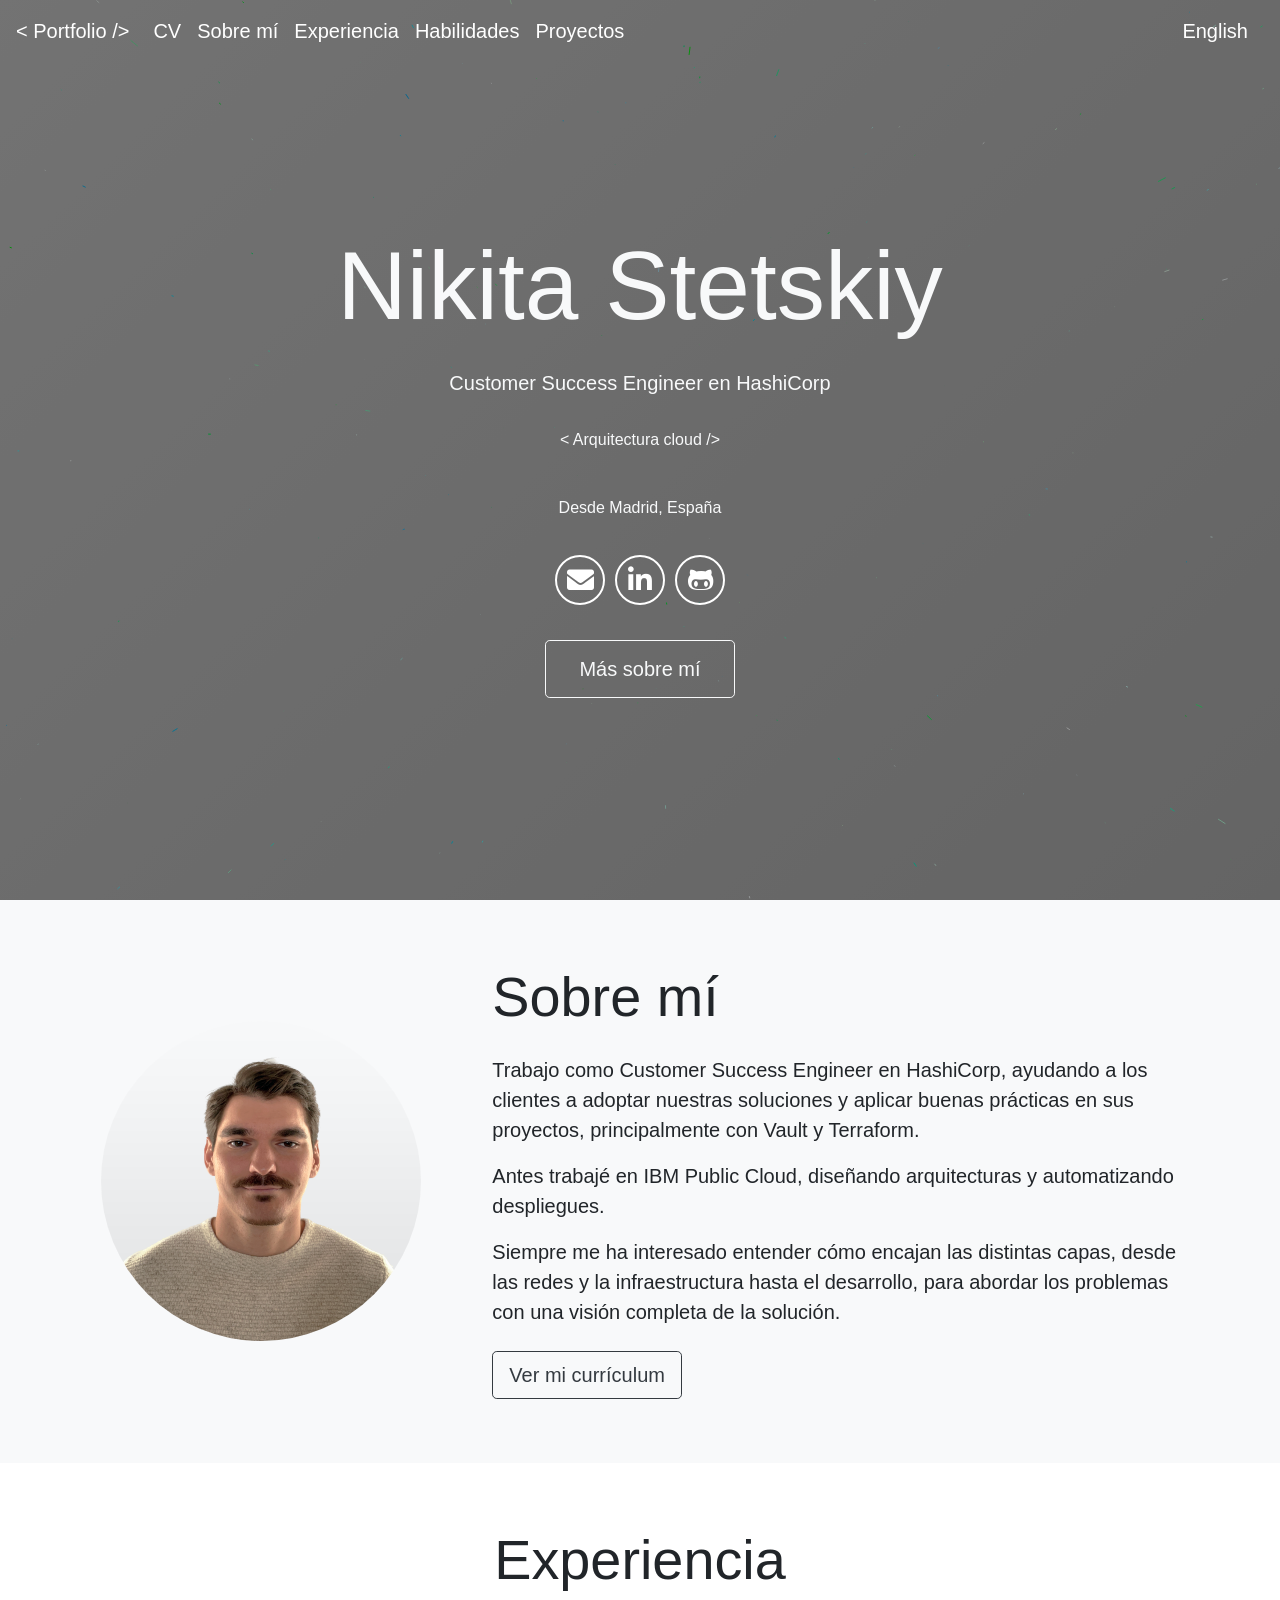
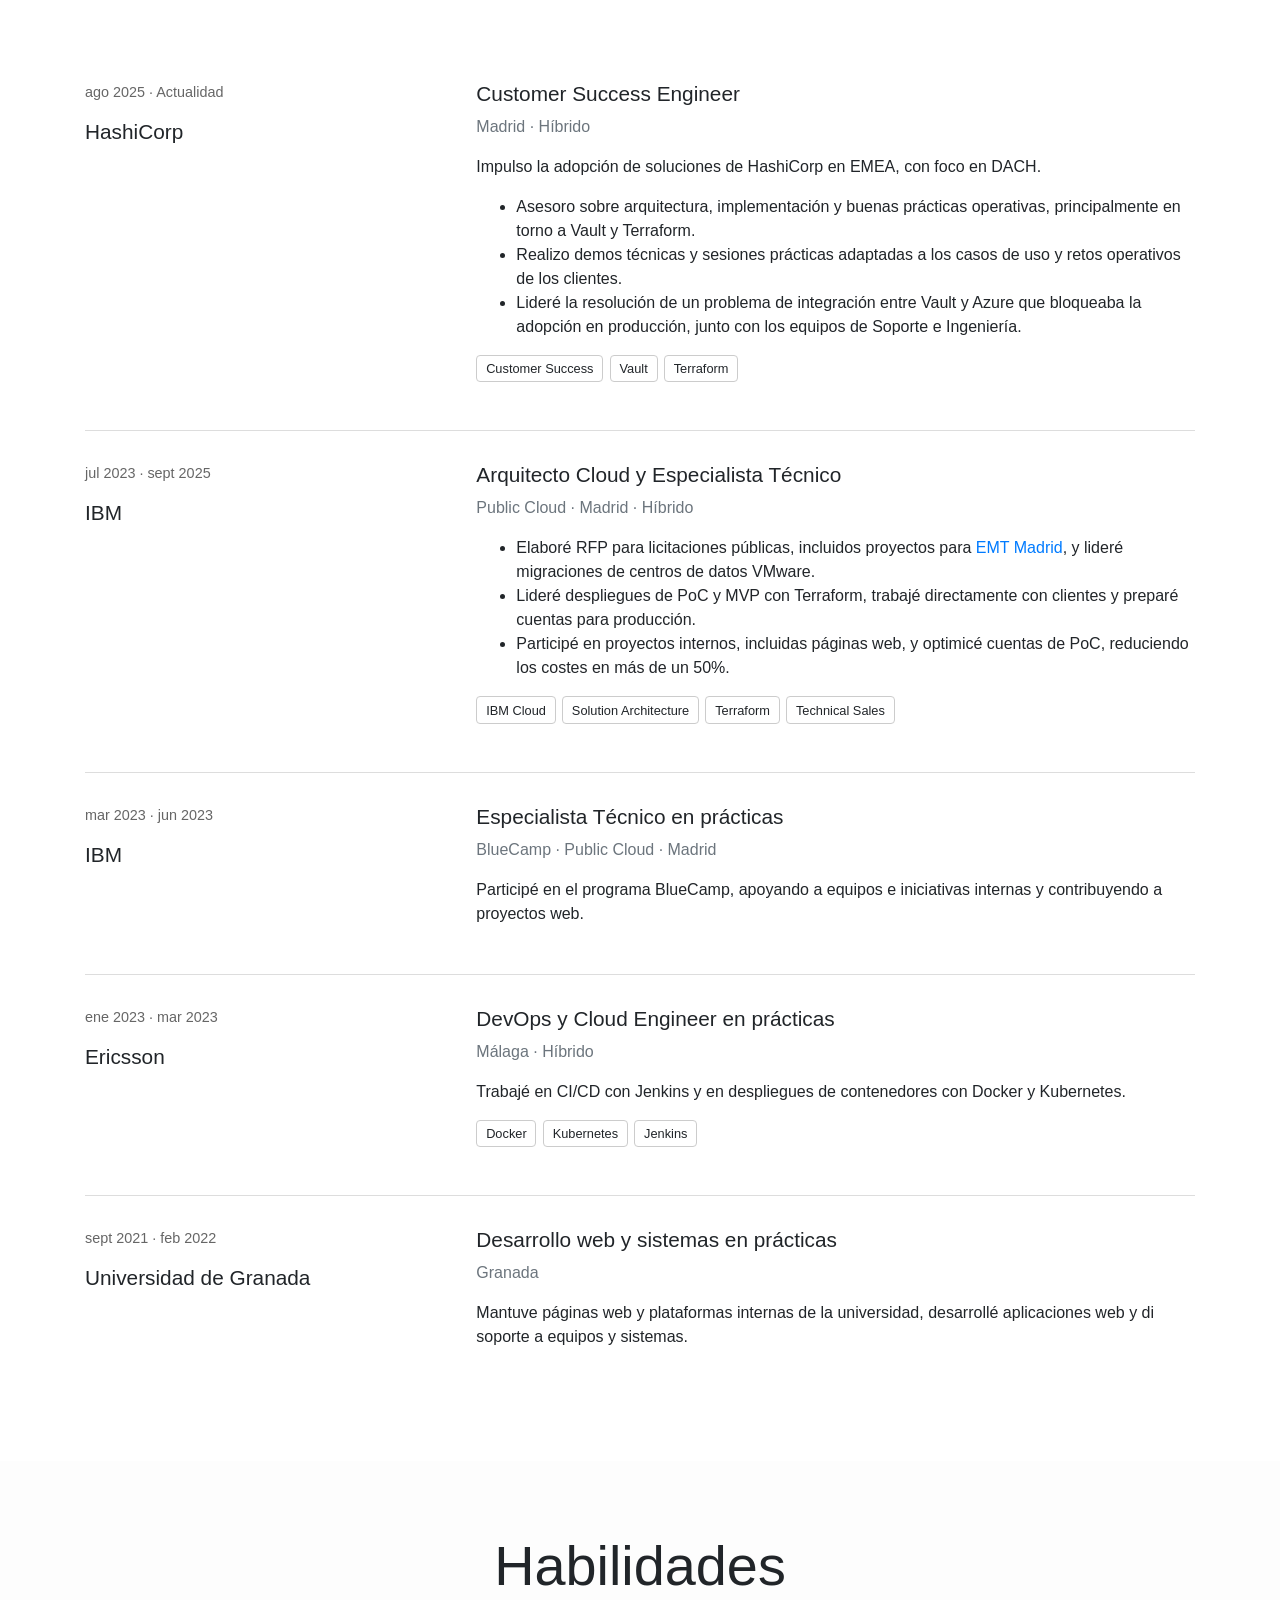
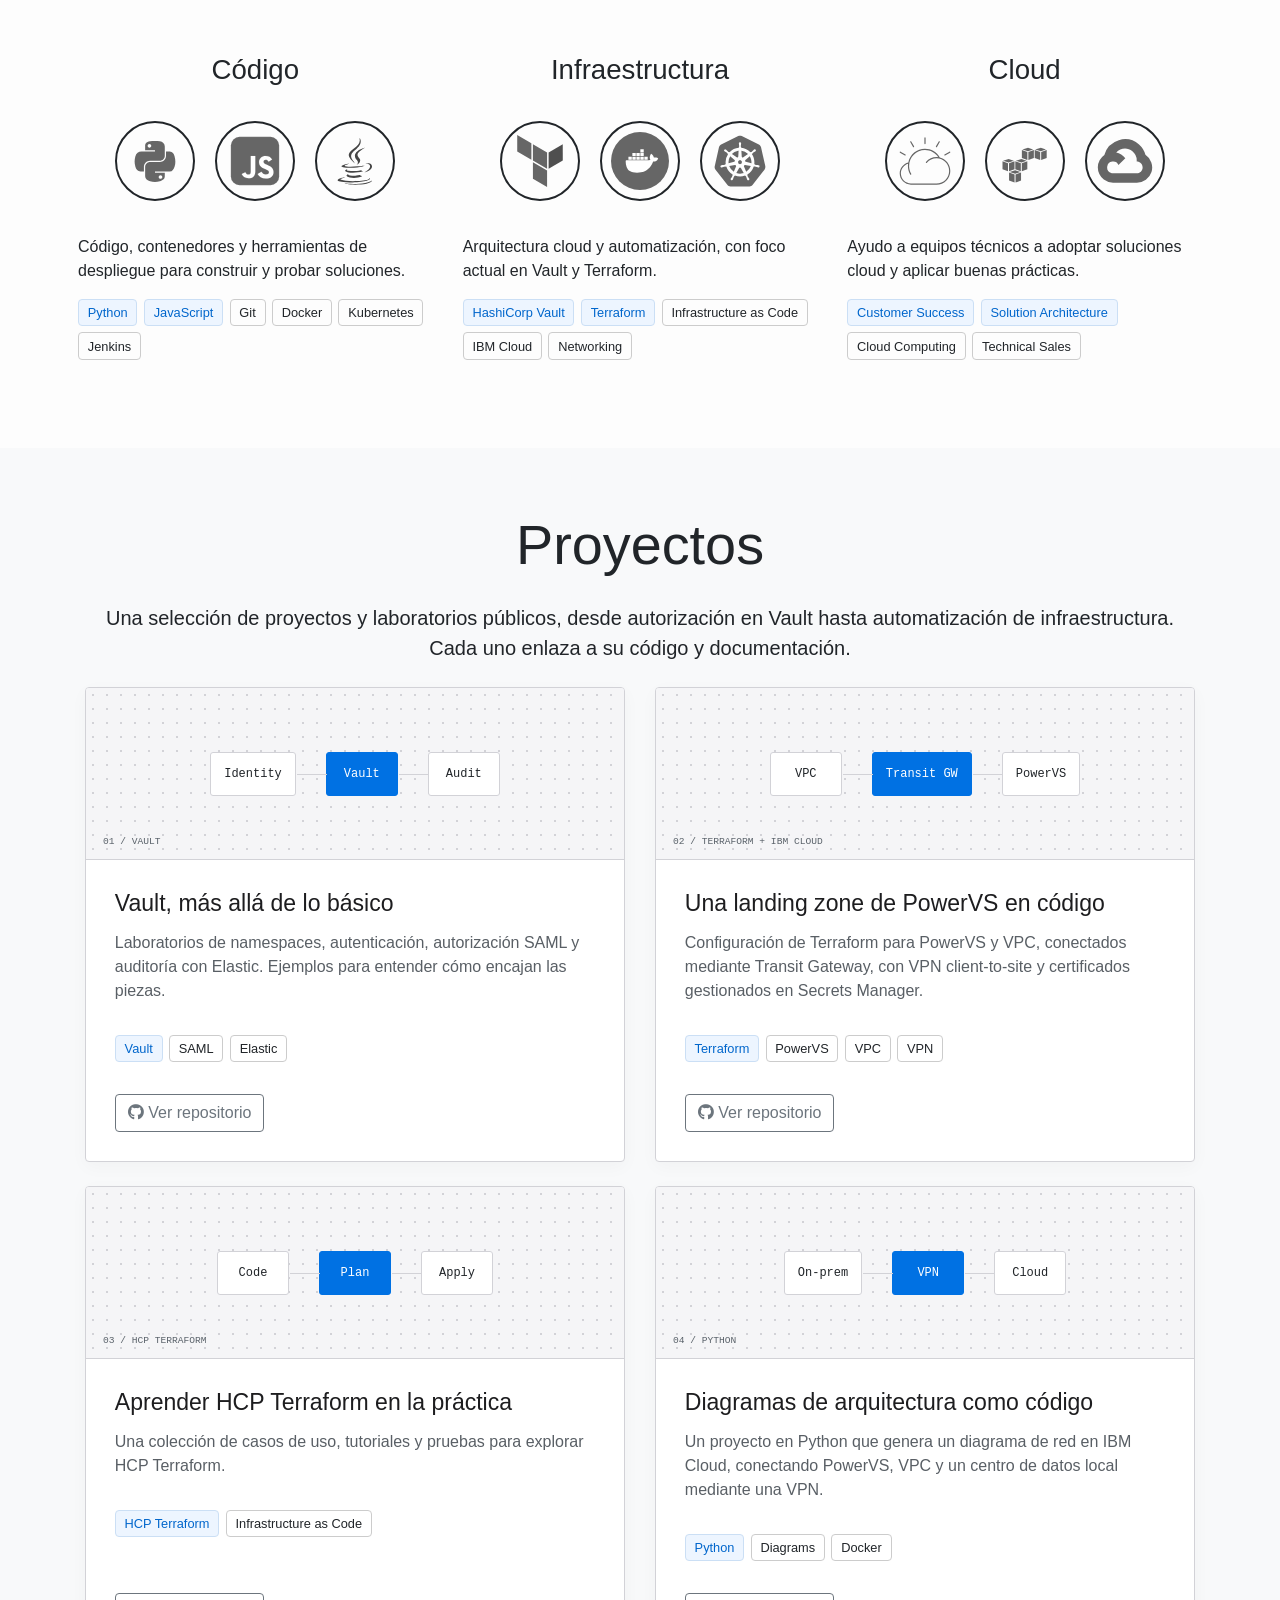
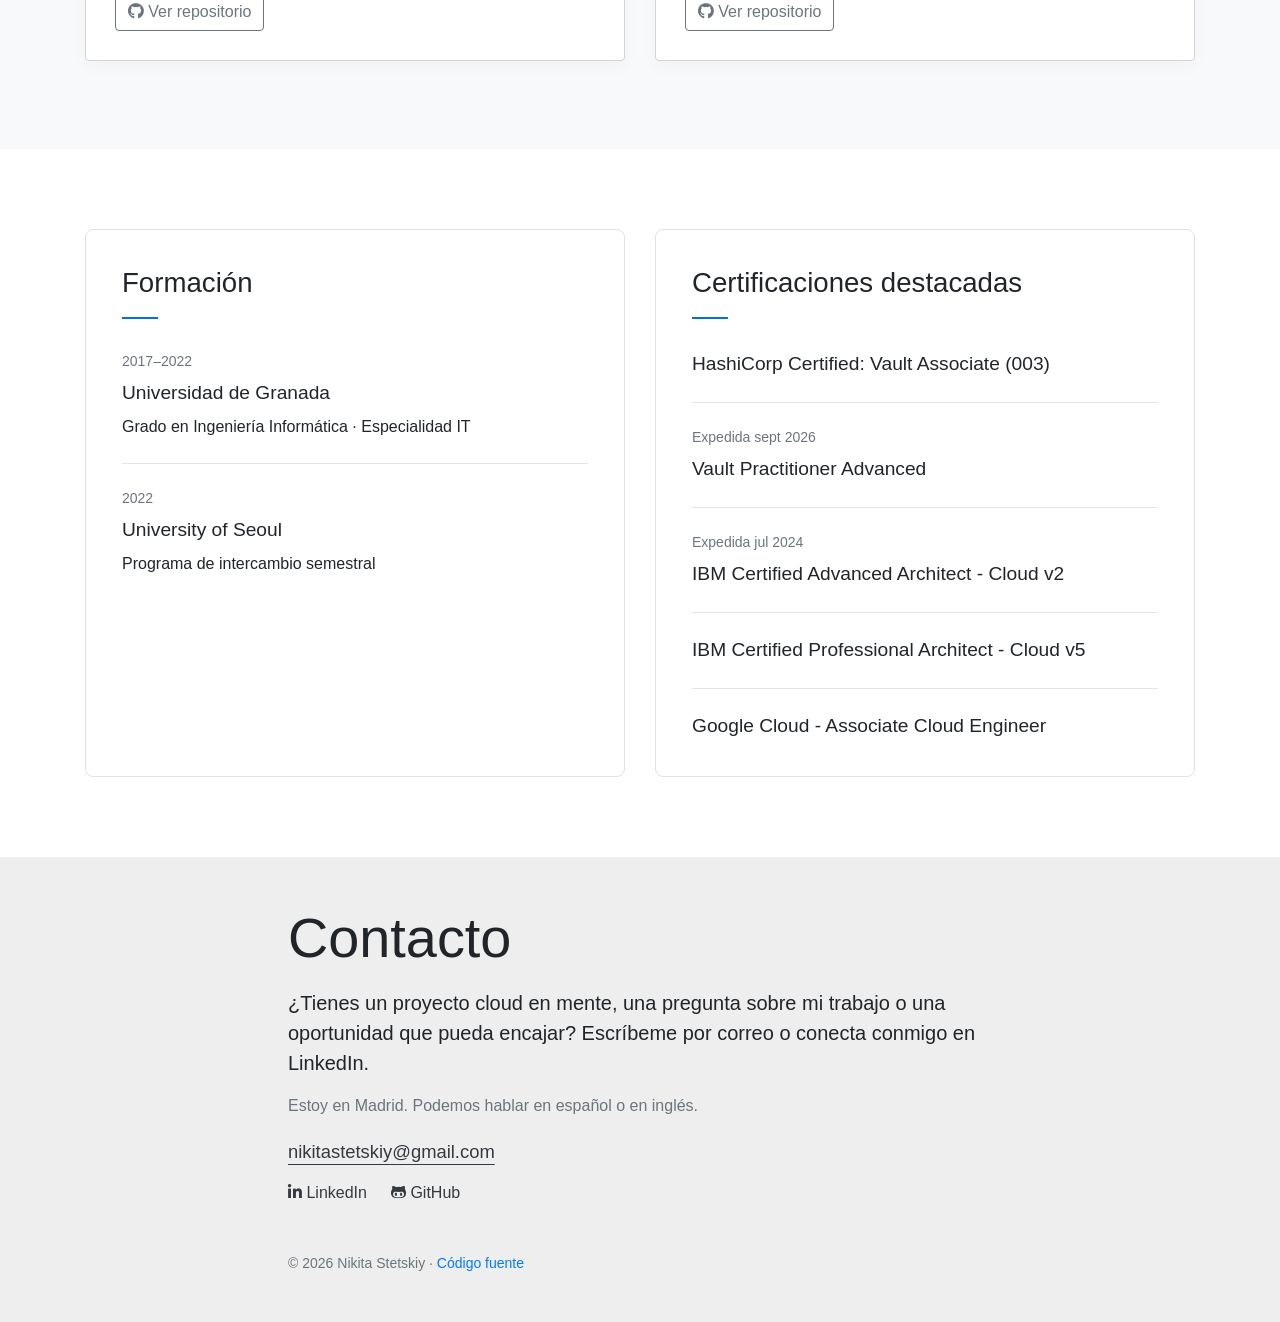
==== commit 61cddc39: "Publish portfolio from 09b2ad731006b97cdfe7c925e61ceaea6cf9bf40" ====
--- a/es/index.html
+++ b/es/index.html
@@ -24,8 +24,8 @@
     <meta name="twitter:title" content="Nikita Stetskiy | Customer Success Engineer en HashiCorp" />
     <meta name="twitter:description" content="Nikita Stetskiy, Customer Success Engineer en HashiCorp. Arquitectura cloud, Vault, Terraform y proyectos de infraestructura. Madrid, EMEA y DACH." />
     <script type="application/ld+json">{"@context":"https://schema.org","@type":"ProfilePage","url":"https://nikitastetskiy.github.io/es/","inLanguage":"es","mainEntity":{"@type":"Person","name":"Nikita Stetskiy","url":"https://nikitastetskiy.github.io/","jobTitle":"Customer Success Engineer","worksFor":{"@type":"Organization","name":"HashiCorp"},"sameAs":["https://www.linkedin.com/in/nikitastetskiy/","https://github.com/nikitastetskiy"],"knowsAbout":["Cloud Computing","HashiCorp Vault","Terraform","Customer Success","Infrastructure as Code"]}}</script>
-    <script type="module" crossorigin src="/assets/index-5IlWMSqu.js"></script>
-    <link rel="stylesheet" crossorigin href="/assets/index-B_g9lOXj.css">
+    <script type="module" crossorigin src="/assets/index-Cana_hO0.js"></script>
+    <link rel="stylesheet" crossorigin href="/assets/index-BAfG9Glc.css">
   </head>
   <body>
     <noscript
--- a/assets/index-BAfG9Glc.css
+++ b/assets/index-BAfG9Glc.css
@@ -0,0 +1 @@
+:root{--blue:#007bff;--indigo:#6610f2;--purple:#6f42c1;--pink:#e83e8c;--red:#dc3545;--orange:#fd7e14;--yellow:#ffc107;--green:#28a745;--teal:#20c997;--cyan:#17a2b8;--white:#fff;--gray:#6c757d;--gray-dark:#343a40;--primary:#007bff;--secondary:#6c757d;--success:#28a745;--info:#17a2b8;--warning:#ffc107;--danger:#dc3545;--light:#f8f9fa;--dark:#343a40;--breakpoint-xs:0;--breakpoint-sm:576px;--breakpoint-md:768px;--breakpoint-lg:992px;--breakpoint-xl:1200px;--font-family-sans-serif:-apple-system, BlinkMacSystemFont, "Segoe UI", Roboto, "Helvetica Neue", Arial, "Noto Sans", "Liberation Sans", sans-serif, "Apple Color Emoji", "Segoe UI Emoji", "Segoe UI Symbol", "Noto Color Emoji";--font-family-monospace:SFMono-Regular, Menlo, Monaco, Consolas, "Liberation Mono", "Courier New", monospace}*,:before,:after{box-sizing:border-box}html{-webkit-text-size-adjust:100%;-webkit-tap-highlight-color:#0000;font-family:sans-serif;line-height:1.15}article,aside,figcaption,figure,footer,header,hgroup,main,nav,section{display:block}body{color:#212529;text-align:left;background-color:#fff;margin:0;font-family:-apple-system,BlinkMacSystemFont,Segoe UI,Roboto,Helvetica Neue,Arial,Noto Sans,Liberation Sans,sans-serif,Apple Color Emoji,Segoe UI Emoji,Segoe UI Symbol,Noto Color Emoji;font-size:1rem;font-weight:400;line-height:1.5}[tabindex="-1"]:focus:not(:focus-visible){outline:0!important}hr{box-sizing:content-box;height:0;overflow:visible}h1,h2,h3,h4,h5,h6{margin-top:0;margin-bottom:.5rem}p{margin-top:0;margin-bottom:1rem}abbr[title],abbr[data-original-title]{cursor:help;-webkit-text-decoration-skip-ink:none;text-decoration-skip-ink:none;border-bottom:0;-webkit-text-decoration:underline dotted;text-decoration:underline dotted}address{font-style:normal;line-height:inherit;margin-bottom:1rem}ol,ul,dl{margin-top:0;margin-bottom:1rem}ol ol,ul ul,ol ul,ul ol{margin-bottom:0}dt{font-weight:700}dd{margin-bottom:.5rem;margin-left:0}blockquote{margin:0 0 1rem}b,strong{font-weight:bolder}small{font-size:80%}sub,sup{vertical-align:baseline;font-size:75%;line-height:0;position:relative}sub{bottom:-.25em}sup{top:-.5em}a{color:#007bff;background-color:#0000;text-decoration:none}a:hover{color:#0056b3;text-decoration:underline}a:not([href]):not([class]),a:not([href]):not([class]):hover{color:inherit;text-decoration:none}pre,code,kbd,samp{font-family:SFMono-Regular,Menlo,Monaco,Consolas,Liberation Mono,Courier New,monospace;font-size:1em}pre{-ms-overflow-style:scrollbar;margin-top:0;margin-bottom:1rem;overflow:auto}figure{margin:0 0 1rem}img{vertical-align:middle;border-style:none}svg{vertical-align:middle;overflow:hidden}table{border-collapse:collapse}caption{color:#6c757d;text-align:left;caption-side:bottom;padding-top:.75rem;padding-bottom:.75rem}th{text-align:inherit;text-align:-webkit-match-parent}label{margin-bottom:.5rem;display:inline-block}button{border-radius:0}button:focus:not(:focus-visible){outline:0}input,button,select,optgroup,textarea{font-family:inherit;font-size:inherit;line-height:inherit;margin:0}button,input{overflow:visible}button,select{text-transform:none}[role=button]{cursor:pointer}select{word-wrap:normal}button,[type=button],[type=reset],[type=submit]{-webkit-appearance:button}button:not(:disabled),[type=button]:not(:disabled),[type=reset]:not(:disabled),[type=submit]:not(:disabled){cursor:pointer}button::-moz-focus-inner{border-style:none;padding:0}[type=button]::-moz-focus-inner{border-style:none;padding:0}[type=reset]::-moz-focus-inner{border-style:none;padding:0}[type=submit]::-moz-focus-inner{border-style:none;padding:0}input[type=radio],input[type=checkbox]{box-sizing:border-box;padding:0}textarea{resize:vertical;overflow:auto}fieldset{border:0;min-width:0;margin:0;padding:0}legend{width:100%;max-width:100%;font-size:1.5rem;line-height:inherit;color:inherit;white-space:normal;margin-bottom:.5rem;padding:0;display:block}progress{vertical-align:baseline}[type=number]::-webkit-inner-spin-button{height:auto}[type=number]::-webkit-outer-spin-button{height:auto}[type=search]{outline-offset:-2px;-webkit-appearance:none}[type=search]::-webkit-search-decoration{-webkit-appearance:none}::-webkit-file-upload-button{font:inherit;-webkit-appearance:button}output{display:inline-block}summary{cursor:pointer;display:list-item}template{display:none}[hidden]{display:none!important}h1,h2,h3,h4,h5,h6,.h1,.h2,.h3,.h4,.h5,.h6{margin-bottom:.5rem;font-weight:500;line-height:1.2}.lead{font-size:1.25rem;font-weight:300}.display-1{font-size:6rem;font-weight:300;line-height:1.2}.display-2{font-size:5.5rem;font-weight:300;line-height:1.2}.display-3{font-size:4.5rem;font-weight:300;line-height:1.2}.display-4{font-size:3.5rem;font-weight:300;line-height:1.2}hr{border:0;border-top:1px solid #0000001a;margin-top:1rem;margin-bottom:1rem}small,.small{font-size:.875em;font-weight:400}mark,.mark{background-color:#fcf8e3;padding:.2em}.list-unstyled,.list-inline{padding-left:0;list-style:none}.list-inline-item{display:inline-block}.list-inline-item:not(:last-child){margin-right:.5rem}.initialism{text-transform:uppercase;font-size:90%}.blockquote{margin-bottom:1rem;font-size:1.25rem}.blockquote-footer{color:#6c757d;font-size:.875em;display:block}.blockquote-footer:before{content:"— "}.img-fluid{max-width:100%;height:auto}.img-thumbnail{background-color:#fff;border:1px solid #dee2e6;border-radius:.25rem;max-width:100%;height:auto;padding:.25rem}.figure{display:inline-block}.figure-img{margin-bottom:.5rem;line-height:1}.figure-caption{color:#6c757d;font-size:90%}code{color:#e83e8c;word-wrap:break-word;font-size:87.5%}a>code{color:inherit}kbd{color:#fff;background-color:#212529;border-radius:.2rem;padding:.2rem .4rem;font-size:87.5%}kbd kbd{padding:0;font-size:100%;font-weight:700}pre{color:#212529;font-size:87.5%;display:block}pre code{font-size:inherit;color:inherit;word-break:normal}.pre-scrollable{max-height:340px;overflow-y:scroll}.container,.container-fluid,.container-xl,.container-lg,.container-md,.container-sm{width:100%;margin-left:auto;margin-right:auto;padding-left:15px;padding-right:15px}@media (min-width:576px){.container-sm,.container{max-width:540px}}@media (min-width:768px){.container-md,.container-sm,.container{max-width:720px}}@media (min-width:992px){.container-lg,.container-md,.container-sm,.container{max-width:960px}}@media (min-width:1200px){.container-xl,.container-lg,.container-md,.container-sm,.container{max-width:1140px}}.row{flex-wrap:wrap;margin-left:-15px;margin-right:-15px;display:flex}.no-gutters{margin-left:0;margin-right:0}.no-gutters>.col,.no-gutters>[class*=col-]{padding-left:0;padding-right:0}.col-xl,.col-xl-auto,.col-xl-12,.col-xl-11,.col-xl-10,.col-xl-9,.col-xl-8,.col-xl-7,.col-xl-6,.col-xl-5,.col-xl-4,.col-xl-3,.col-xl-2,.col-xl-1,.col-lg,.col-lg-auto,.col-lg-12,.col-lg-11,.col-lg-10,.col-lg-9,.col-lg-8,.col-lg-7,.col-lg-6,.col-lg-5,.col-lg-4,.col-lg-3,.col-lg-2,.col-lg-1,.col-md,.col-md-auto,.col-md-12,.col-md-11,.col-md-10,.col-md-9,.col-md-8,.col-md-7,.col-md-6,.col-md-5,.col-md-4,.col-md-3,.col-md-2,.col-md-1,.col-sm,.col-sm-auto,.col-sm-12,.col-sm-11,.col-sm-10,.col-sm-9,.col-sm-8,.col-sm-7,.col-sm-6,.col-sm-5,.col-sm-4,.col-sm-3,.col-sm-2,.col-sm-1,.col,.col-auto,.col-12,.col-11,.col-10,.col-9,.col-8,.col-7,.col-6,.col-5,.col-4,.col-3,.col-2,.col-1{width:100%;padding-left:15px;padding-right:15px;position:relative}.col{flex-grow:1;flex-basis:0;max-width:100%}.row-cols-1>*{flex:0 0 100%;max-width:100%}.row-cols-2>*{flex:0 0 50%;max-width:50%}.row-cols-3>*{flex:0 0 33.3333%;max-width:33.3333%}.row-cols-4>*{flex:0 0 25%;max-width:25%}.row-cols-5>*{flex:0 0 20%;max-width:20%}.row-cols-6>*{flex:0 0 16.6667%;max-width:16.6667%}.col-auto{flex:none;width:auto;max-width:100%}.col-1{flex:0 0 8.33333%;max-width:8.33333%}.col-2{flex:0 0 16.6667%;max-width:16.6667%}.col-3{flex:0 0 25%;max-width:25%}.col-4{flex:0 0 33.3333%;max-width:33.3333%}.col-5{flex:0 0 41.6667%;max-width:41.6667%}.col-6{flex:0 0 50%;max-width:50%}.col-7{flex:0 0 58.3333%;max-width:58.3333%}.col-8{flex:0 0 66.6667%;max-width:66.6667%}.col-9{flex:0 0 75%;max-width:75%}.col-10{flex:0 0 83.3333%;max-width:83.3333%}.col-11{flex:0 0 91.6667%;max-width:91.6667%}.col-12{flex:0 0 100%;max-width:100%}.order-first{order:-1}.order-last{order:13}.order-0{order:0}.order-1{order:1}.order-2{order:2}.order-3{order:3}.order-4{order:4}.order-5{order:5}.order-6{order:6}.order-7{order:7}.order-8{order:8}.order-9{order:9}.order-10{order:10}.order-11{order:11}.order-12{order:12}.offset-1{margin-left:8.33333%}.offset-2{margin-left:16.6667%}.offset-3{margin-left:25%}.offset-4{margin-left:33.3333%}.offset-5{margin-left:41.6667%}.offset-6{margin-left:50%}.offset-7{margin-left:58.3333%}.offset-8{margin-left:66.6667%}.offset-9{margin-left:75%}.offset-10{margin-left:83.3333%}.offset-11{margin-left:91.6667%}@media (min-width:576px){.col-sm{flex-grow:1;flex-basis:0;max-width:100%}.row-cols-sm-1>*{flex:0 0 100%;max-width:100%}.row-cols-sm-2>*{flex:0 0 50%;max-width:50%}.row-cols-sm-3>*{flex:0 0 33.3333%;max-width:33.3333%}.row-cols-sm-4>*{flex:0 0 25%;max-width:25%}.row-cols-sm-5>*{flex:0 0 20%;max-width:20%}.row-cols-sm-6>*{flex:0 0 16.6667%;max-width:16.6667%}.col-sm-auto{flex:none;width:auto;max-width:100%}.col-sm-1{flex:0 0 8.33333%;max-width:8.33333%}.col-sm-2{flex:0 0 16.6667%;max-width:16.6667%}.col-sm-3{flex:0 0 25%;max-width:25%}.col-sm-4{flex:0 0 33.3333%;max-width:33.3333%}.col-sm-5{flex:0 0 41.6667%;max-width:41.6667%}.col-sm-6{flex:0 0 50%;max-width:50%}.col-sm-7{flex:0 0 58.3333%;max-width:58.3333%}.col-sm-8{flex:0 0 66.6667%;max-width:66.6667%}.col-sm-9{flex:0 0 75%;max-width:75%}.col-sm-10{flex:0 0 83.3333%;max-width:83.3333%}.col-sm-11{flex:0 0 91.6667%;max-width:91.6667%}.col-sm-12{flex:0 0 100%;max-width:100%}.order-sm-first{order:-1}.order-sm-last{order:13}.order-sm-0{order:0}.order-sm-1{order:1}.order-sm-2{order:2}.order-sm-3{order:3}.order-sm-4{order:4}.order-sm-5{order:5}.order-sm-6{order:6}.order-sm-7{order:7}.order-sm-8{order:8}.order-sm-9{order:9}.order-sm-10{order:10}.order-sm-11{order:11}.order-sm-12{order:12}.offset-sm-0{margin-left:0}.offset-sm-1{margin-left:8.33333%}.offset-sm-2{margin-left:16.6667%}.offset-sm-3{margin-left:25%}.offset-sm-4{margin-left:33.3333%}.offset-sm-5{margin-left:41.6667%}.offset-sm-6{margin-left:50%}.offset-sm-7{margin-left:58.3333%}.offset-sm-8{margin-left:66.6667%}.offset-sm-9{margin-left:75%}.offset-sm-10{margin-left:83.3333%}.offset-sm-11{margin-left:91.6667%}}@media (min-width:768px){.col-md{flex-grow:1;flex-basis:0;max-width:100%}.row-cols-md-1>*{flex:0 0 100%;max-width:100%}.row-cols-md-2>*{flex:0 0 50%;max-width:50%}.row-cols-md-3>*{flex:0 0 33.3333%;max-width:33.3333%}.row-cols-md-4>*{flex:0 0 25%;max-width:25%}.row-cols-md-5>*{flex:0 0 20%;max-width:20%}.row-cols-md-6>*{flex:0 0 16.6667%;max-width:16.6667%}.col-md-auto{flex:none;width:auto;max-width:100%}.col-md-1{flex:0 0 8.33333%;max-width:8.33333%}.col-md-2{flex:0 0 16.6667%;max-width:16.6667%}.col-md-3{flex:0 0 25%;max-width:25%}.col-md-4{flex:0 0 33.3333%;max-width:33.3333%}.col-md-5{flex:0 0 41.6667%;max-width:41.6667%}.col-md-6{flex:0 0 50%;max-width:50%}.col-md-7{flex:0 0 58.3333%;max-width:58.3333%}.col-md-8{flex:0 0 66.6667%;max-width:66.6667%}.col-md-9{flex:0 0 75%;max-width:75%}.col-md-10{flex:0 0 83.3333%;max-width:83.3333%}.col-md-11{flex:0 0 91.6667%;max-width:91.6667%}.col-md-12{flex:0 0 100%;max-width:100%}.order-md-first{order:-1}.order-md-last{order:13}.order-md-0{order:0}.order-md-1{order:1}.order-md-2{order:2}.order-md-3{order:3}.order-md-4{order:4}.order-md-5{order:5}.order-md-6{order:6}.order-md-7{order:7}.order-md-8{order:8}.order-md-9{order:9}.order-md-10{order:10}.order-md-11{order:11}.order-md-12{order:12}.offset-md-0{margin-left:0}.offset-md-1{margin-left:8.33333%}.offset-md-2{margin-left:16.6667%}.offset-md-3{margin-left:25%}.offset-md-4{margin-left:33.3333%}.offset-md-5{margin-left:41.6667%}.offset-md-6{margin-left:50%}.offset-md-7{margin-left:58.3333%}.offset-md-8{margin-left:66.6667%}.offset-md-9{margin-left:75%}.offset-md-10{margin-left:83.3333%}.offset-md-11{margin-left:91.6667%}}@media (min-width:992px){.col-lg{flex-grow:1;flex-basis:0;max-width:100%}.row-cols-lg-1>*{flex:0 0 100%;max-width:100%}.row-cols-lg-2>*{flex:0 0 50%;max-width:50%}.row-cols-lg-3>*{flex:0 0 33.3333%;max-width:33.3333%}.row-cols-lg-4>*{flex:0 0 25%;max-width:25%}.row-cols-lg-5>*{flex:0 0 20%;max-width:20%}.row-cols-lg-6>*{flex:0 0 16.6667%;max-width:16.6667%}.col-lg-auto{flex:none;width:auto;max-width:100%}.col-lg-1{flex:0 0 8.33333%;max-width:8.33333%}.col-lg-2{flex:0 0 16.6667%;max-width:16.6667%}.col-lg-3{flex:0 0 25%;max-width:25%}.col-lg-4{flex:0 0 33.3333%;max-width:33.3333%}.col-lg-5{flex:0 0 41.6667%;max-width:41.6667%}.col-lg-6{flex:0 0 50%;max-width:50%}.col-lg-7{flex:0 0 58.3333%;max-width:58.3333%}.col-lg-8{flex:0 0 66.6667%;max-width:66.6667%}.col-lg-9{flex:0 0 75%;max-width:75%}.col-lg-10{flex:0 0 83.3333%;max-width:83.3333%}.col-lg-11{flex:0 0 91.6667%;max-width:91.6667%}.col-lg-12{flex:0 0 100%;max-width:100%}.order-lg-first{order:-1}.order-lg-last{order:13}.order-lg-0{order:0}.order-lg-1{order:1}.order-lg-2{order:2}.order-lg-3{order:3}.order-lg-4{order:4}.order-lg-5{order:5}.order-lg-6{order:6}.order-lg-7{order:7}.order-lg-8{order:8}.order-lg-9{order:9}.order-lg-10{order:10}.order-lg-11{order:11}.order-lg-12{order:12}.offset-lg-0{margin-left:0}.offset-lg-1{margin-left:8.33333%}.offset-lg-2{margin-left:16.6667%}.offset-lg-3{margin-left:25%}.offset-lg-4{margin-left:33.3333%}.offset-lg-5{margin-left:41.6667%}.offset-lg-6{margin-left:50%}.offset-lg-7{margin-left:58.3333%}.offset-lg-8{margin-left:66.6667%}.offset-lg-9{margin-left:75%}.offset-lg-10{margin-left:83.3333%}.offset-lg-11{margin-left:91.6667%}}@media (min-width:1200px){.col-xl{flex-grow:1;flex-basis:0;max-width:100%}.row-cols-xl-1>*{flex:0 0 100%;max-width:100%}.row-cols-xl-2>*{flex:0 0 50%;max-width:50%}.row-cols-xl-3>*{flex:0 0 33.3333%;max-width:33.3333%}.row-cols-xl-4>*{flex:0 0 25%;max-width:25%}.row-cols-xl-5>*{flex:0 0 20%;max-width:20%}.row-cols-xl-6>*{flex:0 0 16.6667%;max-width:16.6667%}.col-xl-auto{flex:none;width:auto;max-width:100%}.col-xl-1{flex:0 0 8.33333%;max-width:8.33333%}.col-xl-2{flex:0 0 16.6667%;max-width:16.6667%}.col-xl-3{flex:0 0 25%;max-width:25%}.col-xl-4{flex:0 0 33.3333%;max-width:33.3333%}.col-xl-5{flex:0 0 41.6667%;max-width:41.6667%}.col-xl-6{flex:0 0 50%;max-width:50%}.col-xl-7{flex:0 0 58.3333%;max-width:58.3333%}.col-xl-8{flex:0 0 66.6667%;max-width:66.6667%}.col-xl-9{flex:0 0 75%;max-width:75%}.col-xl-10{flex:0 0 83.3333%;max-width:83.3333%}.col-xl-11{flex:0 0 91.6667%;max-width:91.6667%}.col-xl-12{flex:0 0 100%;max-width:100%}.order-xl-first{order:-1}.order-xl-last{order:13}.order-xl-0{order:0}.order-xl-1{order:1}.order-xl-2{order:2}.order-xl-3{order:3}.order-xl-4{order:4}.order-xl-5{order:5}.order-xl-6{order:6}.order-xl-7{order:7}.order-xl-8{order:8}.order-xl-9{order:9}.order-xl-10{order:10}.order-xl-11{order:11}.order-xl-12{order:12}.offset-xl-0{margin-left:0}.offset-xl-1{margin-left:8.33333%}.offset-xl-2{margin-left:16.6667%}.offset-xl-3{margin-left:25%}.offset-xl-4{margin-left:33.3333%}.offset-xl-5{margin-left:41.6667%}.offset-xl-6{margin-left:50%}.offset-xl-7{margin-left:58.3333%}.offset-xl-8{margin-left:66.6667%}.offset-xl-9{margin-left:75%}.offset-xl-10{margin-left:83.3333%}.offset-xl-11{margin-left:91.6667%}}.table{color:#212529;width:100%;margin-bottom:1rem}.table th,.table td{vertical-align:top;border-top:1px solid #dee2e6;padding:.75rem}.table thead th{vertical-align:bottom;border-bottom:2px solid #dee2e6}.table tbody+tbody{border-top:2px solid #dee2e6}.table-sm th,.table-sm td{padding:.3rem}.table-bordered,.table-bordered th,.table-bordered td{border:1px solid #dee2e6}.table-bordered thead th,.table-bordered thead td{border-bottom-width:2px}.table-borderless th,.table-borderless td,.table-borderless thead th,.table-borderless tbody+tbody{border:0}.table-striped tbody tr:nth-of-type(odd){background-color:#0000000d}.table-hover tbody tr:hover{color:#212529;background-color:#00000013}.table-primary,.table-primary>th,.table-primary>td{background-color:#b8daff}.table-primary th,.table-primary td,.table-primary thead th,.table-primary tbody+tbody{border-color:#7abaff}.table-hover .table-primary:hover,.table-hover .table-primary:hover>td,.table-hover .table-primary:hover>th{background-color:#9ecdff}.table-secondary,.table-secondary>th,.table-secondary>td{background-color:#d6d8db}.table-secondary th,.table-secondary td,.table-secondary thead th,.table-secondary tbody+tbody{border-color:#b3b7bb}.table-hover .table-secondary:hover,.table-hover .table-secondary:hover>td,.table-hover .table-secondary:hover>th{background-color:#c8cccf}.table-success,.table-success>th,.table-success>td{background-color:#c3e6cb}.table-success th,.table-success td,.table-success thead th,.table-success tbody+tbody{border-color:#8fd19e}.table-hover .table-success:hover,.table-hover .table-success:hover>td,.table-hover .table-success:hover>th{background-color:#b1dfbb}.table-info,.table-info>th,.table-info>td{background-color:#bee5eb}.table-info th,.table-info td,.table-info thead th,.table-info tbody+tbody{border-color:#86cfda}.table-hover .table-info:hover,.table-hover .table-info:hover>td,.table-hover .table-info:hover>th{background-color:#abdde5}.table-warning,.table-warning>th,.table-warning>td{background-color:#ffeeba}.table-warning th,.table-warning td,.table-warning thead th,.table-warning tbody+tbody{border-color:#ffdf7e}.table-hover .table-warning:hover,.table-hover .table-warning:hover>td,.table-hover .table-warning:hover>th{background-color:#ffe7a0}.table-danger,.table-danger>th,.table-danger>td{background-color:#f5c6cb}.table-danger th,.table-danger td,.table-danger thead th,.table-danger tbody+tbody{border-color:#ed969e}.table-hover .table-danger:hover,.table-hover .table-danger:hover>td,.table-hover .table-danger:hover>th{background-color:#f1b1b7}.table-light,.table-light>th,.table-light>td{background-color:#fdfdfe}.table-light th,.table-light td,.table-light thead th,.table-light tbody+tbody{border-color:#fbfcfc}.table-hover .table-light:hover,.table-hover .table-light:hover>td,.table-hover .table-light:hover>th{background-color:#eef1f3}.table-dark,.table-dark>th,.table-dark>td{background-color:#c6c8ca}.table-dark th,.table-dark td,.table-dark thead th,.table-dark tbody+tbody{border-color:#95999c}.table-hover .table-dark:hover,.table-hover .table-dark:hover>td,.table-hover .table-dark:hover>th{background-color:#b9bbbd}.table-active,.table-active>th,.table-active>td,.table-hover .table-active:hover,.table-hover .table-active:hover>td,.table-hover .table-active:hover>th{background-color:#00000013}.table .thead-dark th{color:#fff;background-color:#343a40;border-color:#454d55}.table .thead-light th{color:#495057;background-color:#e9ecef;border-color:#dee2e6}.table-dark{color:#fff;background-color:#343a40}.table-dark th,.table-dark td,.table-dark thead th{border-color:#454d55}.table-dark.table-bordered{border:0}.table-dark.table-striped tbody tr:nth-of-type(odd){background-color:#ffffff0d}.table-dark.table-hover tbody tr:hover{color:#fff;background-color:#ffffff13}@media (max-width:575.98px){.table-responsive-sm{-webkit-overflow-scrolling:touch;width:100%;display:block;overflow-x:auto}.table-responsive-sm>.table-bordered{border:0}}@media (max-width:767.98px){.table-responsive-md{-webkit-overflow-scrolling:touch;width:100%;display:block;overflow-x:auto}.table-responsive-md>.table-bordered{border:0}}@media (max-width:991.98px){.table-responsive-lg{-webkit-overflow-scrolling:touch;width:100%;display:block;overflow-x:auto}.table-responsive-lg>.table-bordered{border:0}}@media (max-width:1199.98px){.table-responsive-xl{-webkit-overflow-scrolling:touch;width:100%;display:block;overflow-x:auto}.table-responsive-xl>.table-bordered{border:0}}.table-responsive{-webkit-overflow-scrolling:touch;width:100%;display:block;overflow-x:auto}.table-responsive>.table-bordered{border:0}.form-control{color:#495057;background-color:#fff;background-clip:padding-box;border:1px solid #ced4da;border-radius:.25rem;width:100%;height:calc(1.5em + .75rem + 2px);padding:.375rem .75rem;font-size:1rem;font-weight:400;line-height:1.5;transition:border-color .15s ease-in-out,box-shadow .15s ease-in-out;display:block}@media (prefers-reduced-motion:reduce){.form-control{transition:none}}.form-control::-ms-expand{background-color:#0000;border:0}.form-control:focus{color:#495057;background-color:#fff;border-color:#80bdff;outline:0;box-shadow:0 0 0 .2rem #007bff40}.form-control::placeholder{color:#6c757d;opacity:1}.form-control:disabled,.form-control[readonly]{opacity:1;background-color:#e9ecef}input[type=date].form-control,input[type=time].form-control,input[type=datetime-local].form-control,input[type=month].form-control{appearance:none}select.form-control:-moz-focusring{color:#0000;text-shadow:0 0 #495057}select.form-control:focus::-ms-value{color:#495057;background-color:#fff}.form-control-file,.form-control-range{width:100%;display:block}.col-form-label{font-size:inherit;margin-bottom:0;padding-top:calc(.375rem + 1px);padding-bottom:calc(.375rem + 1px);line-height:1.5}.col-form-label-lg{padding-top:calc(.5rem + 1px);padding-bottom:calc(.5rem + 1px);font-size:1.25rem;line-height:1.5}.col-form-label-sm{padding-top:calc(.25rem + 1px);padding-bottom:calc(.25rem + 1px);font-size:.875rem;line-height:1.5}.form-control-plaintext{color:#212529;background-color:#0000;border:1px solid #0000;border-width:1px 0;width:100%;margin-bottom:0;padding:.375rem 0;font-size:1rem;line-height:1.5;display:block}.form-control-plaintext.form-control-sm,.form-control-plaintext.form-control-lg{padding-left:0;padding-right:0}.form-control-sm{border-radius:.2rem;height:calc(1.5em + .5rem + 2px);padding:.25rem .5rem;font-size:.875rem;line-height:1.5}.form-control-lg{border-radius:.3rem;height:calc(1.5em + 1rem + 2px);padding:.5rem 1rem;font-size:1.25rem;line-height:1.5}select.form-control[size],select.form-control[multiple],textarea.form-control{height:auto}.form-group{margin-bottom:1rem}.form-text{margin-top:.25rem;display:block}.form-row{flex-wrap:wrap;margin-left:-5px;margin-right:-5px;display:flex}.form-row>.col,.form-row>[class*=col-]{padding-left:5px;padding-right:5px}.form-check{padding-left:1.25rem;display:block;position:relative}.form-check-input{margin-top:.3rem;margin-left:-1.25rem;position:absolute}.form-check-input[disabled]~.form-check-label,.form-check-input:disabled~.form-check-label{color:#6c757d}.form-check-label{margin-bottom:0}.form-check-inline{align-items:center;margin-right:.75rem;padding-left:0;display:inline-flex}.form-check-inline .form-check-input{margin-top:0;margin-left:0;margin-right:.3125rem;position:static}.valid-feedback{color:#28a745;width:100%;margin-top:.25rem;font-size:.875em;display:none}.valid-tooltip{z-index:5;color:#fff;background-color:#28a745e6;border-radius:.25rem;max-width:100%;margin-top:.1rem;padding:.25rem .5rem;font-size:.875rem;line-height:1.5;display:none;position:absolute;top:100%;left:0}.form-row>.col>.valid-tooltip,.form-row>[class*=col-]>.valid-tooltip{left:5px}.was-validated :valid~.valid-feedback,.was-validated :valid~.valid-tooltip,.is-valid~.valid-feedback,.is-valid~.valid-tooltip{display:block}.was-validated .form-control:valid,.form-control.is-valid{background-image:url("data:image/svg+xml,%3csvg xmlns='http://www.w3.org/2000/svg' width='8' height='8' viewBox='0 0 8 8'%3e%3cpath fill='%2328a745' d='M2.3 6.73L.6 4.53c-.4-1.04.46-1.4 1.1-.8l1.1 1.4 3.4-3.8c.6-.63 1.6-.27 1.2.7l-4 4.6c-.43.5-.8.4-1.1.1z'/%3e%3c/svg%3e");background-position:right calc(.375em + .1875rem) center;background-repeat:no-repeat;background-size:calc(.75em + .375rem) calc(.75em + .375rem);border-color:#28a745;padding-right:calc(1.5em + .75rem)!important}.was-validated .form-control:valid:focus,.form-control.is-valid:focus{border-color:#28a745;box-shadow:0 0 0 .2rem #28a74540}.was-validated select.form-control:valid,select.form-control.is-valid{background-position:right 1.5rem center;padding-right:3rem!important}.was-validated textarea.form-control:valid,textarea.form-control.is-valid{background-position:right calc(.375em + .1875rem) top calc(.375em + .1875rem);padding-right:calc(1.5em + .75rem)}.was-validated .custom-select:valid,.custom-select.is-valid{background:url("data:image/svg+xml,%3csvg xmlns='http://www.w3.org/2000/svg' width='4' height='5' viewBox='0 0 4 5'%3e%3cpath fill='%23343a40' d='M2 0L0 2h4zm0 5L0 3h4z'/%3e%3c/svg%3e") right .75rem center/8px 10px no-repeat,#fff url("data:image/svg+xml,%3csvg xmlns='http://www.w3.org/2000/svg' width='8' height='8' viewBox='0 0 8 8'%3e%3cpath fill='%2328a745' d='M2.3 6.73L.6 4.53c-.4-1.04.46-1.4 1.1-.8l1.1 1.4 3.4-3.8c.6-.63 1.6-.27 1.2.7l-4 4.6c-.43.5-.8.4-1.1.1z'/%3e%3c/svg%3e") right 1.75rem center/calc(.75em + .375rem) calc(.75em + .375rem) no-repeat;border-color:#28a745;padding-right:calc(.75em + 2.3125rem)!important}.was-validated .custom-select:valid:focus,.custom-select.is-valid:focus{border-color:#28a745;box-shadow:0 0 0 .2rem #28a74540}.was-validated .form-check-input:valid~.form-check-label,.form-check-input.is-valid~.form-check-label{color:#28a745}.was-validated .form-check-input:valid~.valid-feedback,.was-validated .form-check-input:valid~.valid-tooltip,.form-check-input.is-valid~.valid-feedback,.form-check-input.is-valid~.valid-tooltip{display:block}.was-validated .custom-control-input:valid~.custom-control-label,.custom-control-input.is-valid~.custom-control-label{color:#28a745}.was-validated .custom-control-input:valid~.custom-control-label:before,.custom-control-input.is-valid~.custom-control-label:before{border-color:#28a745}.was-validated .custom-control-input:valid:checked~.custom-control-label:before,.custom-control-input.is-valid:checked~.custom-control-label:before{background-color:#34ce57;border-color:#34ce57}.was-validated .custom-control-input:valid:focus~.custom-control-label:before,.custom-control-input.is-valid:focus~.custom-control-label:before{box-shadow:0 0 0 .2rem #28a74540}.was-validated .custom-control-input:valid:focus:not(:checked)~.custom-control-label:before,.custom-control-input.is-valid:focus:not(:checked)~.custom-control-label:before,.was-validated .custom-file-input:valid~.custom-file-label,.custom-file-input.is-valid~.custom-file-label{border-color:#28a745}.was-validated .custom-file-input:valid:focus~.custom-file-label,.custom-file-input.is-valid:focus~.custom-file-label{border-color:#28a745;box-shadow:0 0 0 .2rem #28a74540}.invalid-feedback{color:#dc3545;width:100%;margin-top:.25rem;font-size:.875em;display:none}.invalid-tooltip{z-index:5;color:#fff;background-color:#dc3545e6;border-radius:.25rem;max-width:100%;margin-top:.1rem;padding:.25rem .5rem;font-size:.875rem;line-height:1.5;display:none;position:absolute;top:100%;left:0}.form-row>.col>.invalid-tooltip,.form-row>[class*=col-]>.invalid-tooltip{left:5px}.was-validated :invalid~.invalid-feedback,.was-validated :invalid~.invalid-tooltip,.is-invalid~.invalid-feedback,.is-invalid~.invalid-tooltip{display:block}.was-validated .form-control:invalid,.form-control.is-invalid{background-image:url("data:image/svg+xml,%3csvg xmlns='http://www.w3.org/2000/svg' width='12' height='12' fill='none' stroke='%23dc3545' viewBox='0 0 12 12'%3e%3ccircle cx='6' cy='6' r='4.5'/%3e%3cpath stroke-linejoin='round' d='M5.8 3.6h.4L6 6.5z'/%3e%3ccircle cx='6' cy='8.2' r='.6' fill='%23dc3545' stroke='none'/%3e%3c/svg%3e");background-position:right calc(.375em + .1875rem) center;background-repeat:no-repeat;background-size:calc(.75em + .375rem) calc(.75em + .375rem);border-color:#dc3545;padding-right:calc(1.5em + .75rem)!important}.was-validated .form-control:invalid:focus,.form-control.is-invalid:focus{border-color:#dc3545;box-shadow:0 0 0 .2rem #dc354540}.was-validated select.form-control:invalid,select.form-control.is-invalid{background-position:right 1.5rem center;padding-right:3rem!important}.was-validated textarea.form-control:invalid,textarea.form-control.is-invalid{background-position:right calc(.375em + .1875rem) top calc(.375em + .1875rem);padding-right:calc(1.5em + .75rem)}.was-validated .custom-select:invalid,.custom-select.is-invalid{background:url("data:image/svg+xml,%3csvg xmlns='http://www.w3.org/2000/svg' width='4' height='5' viewBox='0 0 4 5'%3e%3cpath fill='%23343a40' d='M2 0L0 2h4zm0 5L0 3h4z'/%3e%3c/svg%3e") right .75rem center/8px 10px no-repeat,#fff url("data:image/svg+xml,%3csvg xmlns='http://www.w3.org/2000/svg' width='12' height='12' fill='none' stroke='%23dc3545' viewBox='0 0 12 12'%3e%3ccircle cx='6' cy='6' r='4.5'/%3e%3cpath stroke-linejoin='round' d='M5.8 3.6h.4L6 6.5z'/%3e%3ccircle cx='6' cy='8.2' r='.6' fill='%23dc3545' stroke='none'/%3e%3c/svg%3e") right 1.75rem center/calc(.75em + .375rem) calc(.75em + .375rem) no-repeat;border-color:#dc3545;padding-right:calc(.75em + 2.3125rem)!important}.was-validated .custom-select:invalid:focus,.custom-select.is-invalid:focus{border-color:#dc3545;box-shadow:0 0 0 .2rem #dc354540}.was-validated .form-check-input:invalid~.form-check-label,.form-check-input.is-invalid~.form-check-label{color:#dc3545}.was-validated .form-check-input:invalid~.invalid-feedback,.was-validated .form-check-input:invalid~.invalid-tooltip,.form-check-input.is-invalid~.invalid-feedback,.form-check-input.is-invalid~.invalid-tooltip{display:block}.was-validated .custom-control-input:invalid~.custom-control-label,.custom-control-input.is-invalid~.custom-control-label{color:#dc3545}.was-validated .custom-control-input:invalid~.custom-control-label:before,.custom-control-input.is-invalid~.custom-control-label:before{border-color:#dc3545}.was-validated .custom-control-input:invalid:checked~.custom-control-label:before,.custom-control-input.is-invalid:checked~.custom-control-label:before{background-color:#e4606d;border-color:#e4606d}.was-validated .custom-control-input:invalid:focus~.custom-control-label:before,.custom-control-input.is-invalid:focus~.custom-control-label:before{box-shadow:0 0 0 .2rem #dc354540}.was-validated .custom-control-input:invalid:focus:not(:checked)~.custom-control-label:before,.custom-control-input.is-invalid:focus:not(:checked)~.custom-control-label:before,.was-validated .custom-file-input:invalid~.custom-file-label,.custom-file-input.is-invalid~.custom-file-label{border-color:#dc3545}.was-validated .custom-file-input:invalid:focus~.custom-file-label,.custom-file-input.is-invalid:focus~.custom-file-label{border-color:#dc3545;box-shadow:0 0 0 .2rem #dc354540}.form-inline{flex-flow:wrap;align-items:center;display:flex}.form-inline .form-check{width:100%}@media (min-width:576px){.form-inline label{justify-content:center;align-items:center;margin-bottom:0;display:flex}.form-inline .form-group{flex-flow:wrap;flex:none;align-items:center;margin-bottom:0;display:flex}.form-inline .form-control{vertical-align:middle;width:auto;display:inline-block}.form-inline .form-control-plaintext{display:inline-block}.form-inline .input-group,.form-inline .custom-select{width:auto}.form-inline .form-check{justify-content:center;align-items:center;width:auto;padding-left:0;display:flex}.form-inline .form-check-input{flex-shrink:0;margin-top:0;margin-left:0;margin-right:.25rem;position:relative}.form-inline .custom-control{justify-content:center;align-items:center}.form-inline .custom-control-label{margin-bottom:0}}.btn{color:#212529;text-align:center;vertical-align:middle;-webkit-user-select:none;user-select:none;background-color:#0000;border:1px solid #0000;border-radius:.25rem;padding:.375rem .75rem;font-size:1rem;font-weight:400;line-height:1.5;transition:color .15s ease-in-out,background-color .15s ease-in-out,border-color .15s ease-in-out,box-shadow .15s ease-in-out;display:inline-block}@media (prefers-reduced-motion:reduce){.btn{transition:none}}.btn:hover{color:#212529;text-decoration:none}.btn:focus,.btn.focus{outline:0;box-shadow:0 0 0 .2rem #007bff40}.btn.disabled,.btn:disabled{opacity:.65}.btn:not(:disabled):not(.disabled){cursor:pointer}a.btn.disabled,fieldset:disabled a.btn{pointer-events:none}.btn-primary{color:#fff;background-color:#007bff;border-color:#007bff}.btn-primary:hover{color:#fff;background-color:#0069d9;border-color:#0062cc}.btn-primary:focus,.btn-primary.focus{color:#fff;background-color:#0069d9;border-color:#0062cc;box-shadow:0 0 0 .2rem #268fff80}.btn-primary.disabled,.btn-primary:disabled{color:#fff;background-color:#007bff;border-color:#007bff}.btn-primary:not(:disabled):not(.disabled):active,.btn-primary:not(:disabled):not(.disabled).active,.show>.btn-primary.dropdown-toggle{color:#fff;background-color:#0062cc;border-color:#005cbf}.btn-primary:not(:disabled):not(.disabled):active:focus,.btn-primary:not(:disabled):not(.disabled).active:focus,.show>.btn-primary.dropdown-toggle:focus{box-shadow:0 0 0 .2rem #268fff80}.btn-secondary{color:#fff;background-color:#6c757d;border-color:#6c757d}.btn-secondary:hover{color:#fff;background-color:#5a6268;border-color:#545b62}.btn-secondary:focus,.btn-secondary.focus{color:#fff;background-color:#5a6268;border-color:#545b62;box-shadow:0 0 0 .2rem #828a9180}.btn-secondary.disabled,.btn-secondary:disabled{color:#fff;background-color:#6c757d;border-color:#6c757d}.btn-secondary:not(:disabled):not(.disabled):active,.btn-secondary:not(:disabled):not(.disabled).active,.show>.btn-secondary.dropdown-toggle{color:#fff;background-color:#545b62;border-color:#4e555b}.btn-secondary:not(:disabled):not(.disabled):active:focus,.btn-secondary:not(:disabled):not(.disabled).active:focus,.show>.btn-secondary.dropdown-toggle:focus{box-shadow:0 0 0 .2rem #828a9180}.btn-success{color:#fff;background-color:#28a745;border-color:#28a745}.btn-success:hover{color:#fff;background-color:#218838;border-color:#1e7e34}.btn-success:focus,.btn-success.focus{color:#fff;background-color:#218838;border-color:#1e7e34;box-shadow:0 0 0 .2rem #48b46180}.btn-success.disabled,.btn-success:disabled{color:#fff;background-color:#28a745;border-color:#28a745}.btn-success:not(:disabled):not(.disabled):active,.btn-success:not(:disabled):not(.disabled).active,.show>.btn-success.dropdown-toggle{color:#fff;background-color:#1e7e34;border-color:#1c7430}.btn-success:not(:disabled):not(.disabled):active:focus,.btn-success:not(:disabled):not(.disabled).active:focus,.show>.btn-success.dropdown-toggle:focus{box-shadow:0 0 0 .2rem #48b46180}.btn-info{color:#fff;background-color:#17a2b8;border-color:#17a2b8}.btn-info:hover{color:#fff;background-color:#138496;border-color:#117a8b}.btn-info:focus,.btn-info.focus{color:#fff;background-color:#138496;border-color:#117a8b;box-shadow:0 0 0 .2rem #3ab0c380}.btn-info.disabled,.btn-info:disabled{color:#fff;background-color:#17a2b8;border-color:#17a2b8}.btn-info:not(:disabled):not(.disabled):active,.btn-info:not(:disabled):not(.disabled).active,.show>.btn-info.dropdown-toggle{color:#fff;background-color:#117a8b;border-color:#10707f}.btn-info:not(:disabled):not(.disabled):active:focus,.btn-info:not(:disabled):not(.disabled).active:focus,.show>.btn-info.dropdown-toggle:focus{box-shadow:0 0 0 .2rem #3ab0c380}.btn-warning{color:#212529;background-color:#ffc107;border-color:#ffc107}.btn-warning:hover{color:#212529;background-color:#e0a800;border-color:#d39e00}.btn-warning:focus,.btn-warning.focus{color:#212529;background-color:#e0a800;border-color:#d39e00;box-shadow:0 0 0 .2rem #deaa0c80}.btn-warning.disabled,.btn-warning:disabled{color:#212529;background-color:#ffc107;border-color:#ffc107}.btn-warning:not(:disabled):not(.disabled):active,.btn-warning:not(:disabled):not(.disabled).active,.show>.btn-warning.dropdown-toggle{color:#212529;background-color:#d39e00;border-color:#c69500}.btn-warning:not(:disabled):not(.disabled):active:focus,.btn-warning:not(:disabled):not(.disabled).active:focus,.show>.btn-warning.dropdown-toggle:focus{box-shadow:0 0 0 .2rem #deaa0c80}.btn-danger{color:#fff;background-color:#dc3545;border-color:#dc3545}.btn-danger:hover{color:#fff;background-color:#c82333;border-color:#bd2130}.btn-danger:focus,.btn-danger.focus{color:#fff;background-color:#c82333;border-color:#bd2130;box-shadow:0 0 0 .2rem #e1536180}.btn-danger.disabled,.btn-danger:disabled{color:#fff;background-color:#dc3545;border-color:#dc3545}.btn-danger:not(:disabled):not(.disabled):active,.btn-danger:not(:disabled):not(.disabled).active,.show>.btn-danger.dropdown-toggle{color:#fff;background-color:#bd2130;border-color:#b21f2d}.btn-danger:not(:disabled):not(.disabled):active:focus,.btn-danger:not(:disabled):not(.disabled).active:focus,.show>.btn-danger.dropdown-toggle:focus{box-shadow:0 0 0 .2rem #e1536180}.btn-light{color:#212529;background-color:#f8f9fa;border-color:#f8f9fa}.btn-light:hover{color:#212529;background-color:#e2e6ea;border-color:#dae0e5}.btn-light:focus,.btn-light.focus{color:#212529;background-color:#e2e6ea;border-color:#dae0e5;box-shadow:0 0 0 .2rem #d8d9db80}.btn-light.disabled,.btn-light:disabled{color:#212529;background-color:#f8f9fa;border-color:#f8f9fa}.btn-light:not(:disabled):not(.disabled):active,.btn-light:not(:disabled):not(.disabled).active,.show>.btn-light.dropdown-toggle{color:#212529;background-color:#dae0e5;border-color:#d3d9df}.btn-light:not(:disabled):not(.disabled):active:focus,.btn-light:not(:disabled):not(.disabled).active:focus,.show>.btn-light.dropdown-toggle:focus{box-shadow:0 0 0 .2rem #d8d9db80}.btn-dark{color:#fff;background-color:#343a40;border-color:#343a40}.btn-dark:hover{color:#fff;background-color:#23272b;border-color:#1d2124}.btn-dark:focus,.btn-dark.focus{color:#fff;background-color:#23272b;border-color:#1d2124;box-shadow:0 0 0 .2rem #52585d80}.btn-dark.disabled,.btn-dark:disabled{color:#fff;background-color:#343a40;border-color:#343a40}.btn-dark:not(:disabled):not(.disabled):active,.btn-dark:not(:disabled):not(.disabled).active,.show>.btn-dark.dropdown-toggle{color:#fff;background-color:#1d2124;border-color:#171a1d}.btn-dark:not(:disabled):not(.disabled):active:focus,.btn-dark:not(:disabled):not(.disabled).active:focus,.show>.btn-dark.dropdown-toggle:focus{box-shadow:0 0 0 .2rem #52585d80}.btn-outline-primary{color:#007bff;border-color:#007bff}.btn-outline-primary:hover{color:#fff;background-color:#007bff;border-color:#007bff}.btn-outline-primary:focus,.btn-outline-primary.focus{box-shadow:0 0 0 .2rem #007bff80}.btn-outline-primary.disabled,.btn-outline-primary:disabled{color:#007bff;background-color:#0000}.btn-outline-primary:not(:disabled):not(.disabled):active,.btn-outline-primary:not(:disabled):not(.disabled).active,.show>.btn-outline-primary.dropdown-toggle{color:#fff;background-color:#007bff;border-color:#007bff}.btn-outline-primary:not(:disabled):not(.disabled):active:focus,.btn-outline-primary:not(:disabled):not(.disabled).active:focus,.show>.btn-outline-primary.dropdown-toggle:focus{box-shadow:0 0 0 .2rem #007bff80}.btn-outline-secondary{color:#6c757d;border-color:#6c757d}.btn-outline-secondary:hover{color:#fff;background-color:#6c757d;border-color:#6c757d}.btn-outline-secondary:focus,.btn-outline-secondary.focus{box-shadow:0 0 0 .2rem #6c757d80}.btn-outline-secondary.disabled,.btn-outline-secondary:disabled{color:#6c757d;background-color:#0000}.btn-outline-secondary:not(:disabled):not(.disabled):active,.btn-outline-secondary:not(:disabled):not(.disabled).active,.show>.btn-outline-secondary.dropdown-toggle{color:#fff;background-color:#6c757d;border-color:#6c757d}.btn-outline-secondary:not(:disabled):not(.disabled):active:focus,.btn-outline-secondary:not(:disabled):not(.disabled).active:focus,.show>.btn-outline-secondary.dropdown-toggle:focus{box-shadow:0 0 0 .2rem #6c757d80}.btn-outline-success{color:#28a745;border-color:#28a745}.btn-outline-success:hover{color:#fff;background-color:#28a745;border-color:#28a745}.btn-outline-success:focus,.btn-outline-success.focus{box-shadow:0 0 0 .2rem #28a74580}.btn-outline-success.disabled,.btn-outline-success:disabled{color:#28a745;background-color:#0000}.btn-outline-success:not(:disabled):not(.disabled):active,.btn-outline-success:not(:disabled):not(.disabled).active,.show>.btn-outline-success.dropdown-toggle{color:#fff;background-color:#28a745;border-color:#28a745}.btn-outline-success:not(:disabled):not(.disabled):active:focus,.btn-outline-success:not(:disabled):not(.disabled).active:focus,.show>.btn-outline-success.dropdown-toggle:focus{box-shadow:0 0 0 .2rem #28a74580}.btn-outline-info{color:#17a2b8;border-color:#17a2b8}.btn-outline-info:hover{color:#fff;background-color:#17a2b8;border-color:#17a2b8}.btn-outline-info:focus,.btn-outline-info.focus{box-shadow:0 0 0 .2rem #17a2b880}.btn-outline-info.disabled,.btn-outline-info:disabled{color:#17a2b8;background-color:#0000}.btn-outline-info:not(:disabled):not(.disabled):active,.btn-outline-info:not(:disabled):not(.disabled).active,.show>.btn-outline-info.dropdown-toggle{color:#fff;background-color:#17a2b8;border-color:#17a2b8}.btn-outline-info:not(:disabled):not(.disabled):active:focus,.btn-outline-info:not(:disabled):not(.disabled).active:focus,.show>.btn-outline-info.dropdown-toggle:focus{box-shadow:0 0 0 .2rem #17a2b880}.btn-outline-warning{color:#ffc107;border-color:#ffc107}.btn-outline-warning:hover{color:#212529;background-color:#ffc107;border-color:#ffc107}.btn-outline-warning:focus,.btn-outline-warning.focus{box-shadow:0 0 0 .2rem #ffc10780}.btn-outline-warning.disabled,.btn-outline-warning:disabled{color:#ffc107;background-color:#0000}.btn-outline-warning:not(:disabled):not(.disabled):active,.btn-outline-warning:not(:disabled):not(.disabled).active,.show>.btn-outline-warning.dropdown-toggle{color:#212529;background-color:#ffc107;border-color:#ffc107}.btn-outline-warning:not(:disabled):not(.disabled):active:focus,.btn-outline-warning:not(:disabled):not(.disabled).active:focus,.show>.btn-outline-warning.dropdown-toggle:focus{box-shadow:0 0 0 .2rem #ffc10780}.btn-outline-danger{color:#dc3545;border-color:#dc3545}.btn-outline-danger:hover{color:#fff;background-color:#dc3545;border-color:#dc3545}.btn-outline-danger:focus,.btn-outline-danger.focus{box-shadow:0 0 0 .2rem #dc354580}.btn-outline-danger.disabled,.btn-outline-danger:disabled{color:#dc3545;background-color:#0000}.btn-outline-danger:not(:disabled):not(.disabled):active,.btn-outline-danger:not(:disabled):not(.disabled).active,.show>.btn-outline-danger.dropdown-toggle{color:#fff;background-color:#dc3545;border-color:#dc3545}.btn-outline-danger:not(:disabled):not(.disabled):active:focus,.btn-outline-danger:not(:disabled):not(.disabled).active:focus,.show>.btn-outline-danger.dropdown-toggle:focus{box-shadow:0 0 0 .2rem #dc354580}.btn-outline-light{color:#f8f9fa;border-color:#f8f9fa}.btn-outline-light:hover{color:#212529;background-color:#f8f9fa;border-color:#f8f9fa}.btn-outline-light:focus,.btn-outline-light.focus{box-shadow:0 0 0 .2rem #f8f9fa80}.btn-outline-light.disabled,.btn-outline-light:disabled{color:#f8f9fa;background-color:#0000}.btn-outline-light:not(:disabled):not(.disabled):active,.btn-outline-light:not(:disabled):not(.disabled).active,.show>.btn-outline-light.dropdown-toggle{color:#212529;background-color:#f8f9fa;border-color:#f8f9fa}.btn-outline-light:not(:disabled):not(.disabled):active:focus,.btn-outline-light:not(:disabled):not(.disabled).active:focus,.show>.btn-outline-light.dropdown-toggle:focus{box-shadow:0 0 0 .2rem #f8f9fa80}.btn-outline-dark{color:#343a40;border-color:#343a40}.btn-outline-dark:hover{color:#fff;background-color:#343a40;border-color:#343a40}.btn-outline-dark:focus,.btn-outline-dark.focus{box-shadow:0 0 0 .2rem #343a4080}.btn-outline-dark.disabled,.btn-outline-dark:disabled{color:#343a40;background-color:#0000}.btn-outline-dark:not(:disabled):not(.disabled):active,.btn-outline-dark:not(:disabled):not(.disabled).active,.show>.btn-outline-dark.dropdown-toggle{color:#fff;background-color:#343a40;border-color:#343a40}.btn-outline-dark:not(:disabled):not(.disabled):active:focus,.btn-outline-dark:not(:disabled):not(.disabled).active:focus,.show>.btn-outline-dark.dropdown-toggle:focus{box-shadow:0 0 0 .2rem #343a4080}.btn-link{color:#007bff;font-weight:400;text-decoration:none}.btn-link:hover{color:#0056b3;text-decoration:underline}.btn-link:focus,.btn-link.focus{text-decoration:underline}.btn-link:disabled,.btn-link.disabled{color:#6c757d;pointer-events:none}.btn-lg,.btn-group-lg>.btn{border-radius:.3rem;padding:.5rem 1rem;font-size:1.25rem;line-height:1.5}.btn-sm,.btn-group-sm>.btn{border-radius:.2rem;padding:.25rem .5rem;font-size:.875rem;line-height:1.5}.btn-block{width:100%;display:block}.btn-block+.btn-block{margin-top:.5rem}input[type=submit].btn-block,input[type=reset].btn-block,input[type=button].btn-block{width:100%}.fade{transition:opacity .15s linear}@media (prefers-reduced-motion:reduce){.fade{transition:none}}.fade:not(.show){opacity:0}.collapse:not(.show){display:none}.collapsing{height:0;transition:height .35s;position:relative;overflow:hidden}@media (prefers-reduced-motion:reduce){.collapsing{transition:none}}.collapsing.width{width:0;height:auto;transition:width .35s}@media (prefers-reduced-motion:reduce){.collapsing.width{transition:none}}.dropup,.dropright,.dropdown,.dropleft{position:relative}.dropdown-toggle{white-space:nowrap}.dropdown-toggle:after{vertical-align:.255em;content:"";border:.3em solid #0000;border-top-color:currentColor;border-bottom:0;margin-left:.255em;display:inline-block}.dropdown-toggle:empty:after{margin-left:0}.dropdown-menu{z-index:1000;float:left;color:#212529;text-align:left;background-color:#fff;background-clip:padding-box;border:1px solid #00000026;border-radius:.25rem;min-width:10rem;margin:.125rem 0 0;padding:.5rem 0;font-size:1rem;list-style:none;display:none;position:absolute;top:100%;left:0}.dropdown-menu-left{left:0;right:auto}.dropdown-menu-right{left:auto;right:0}@media (min-width:576px){.dropdown-menu-sm-left{left:0;right:auto}.dropdown-menu-sm-right{left:auto;right:0}}@media (min-width:768px){.dropdown-menu-md-left{left:0;right:auto}.dropdown-menu-md-right{left:auto;right:0}}@media (min-width:992px){.dropdown-menu-lg-left{left:0;right:auto}.dropdown-menu-lg-right{left:auto;right:0}}@media (min-width:1200px){.dropdown-menu-xl-left{left:0;right:auto}.dropdown-menu-xl-right{left:auto;right:0}}.dropup .dropdown-menu{margin-top:0;margin-bottom:.125rem;top:auto;bottom:100%}.dropup .dropdown-toggle:after{vertical-align:.255em;content:"";border:.3em solid #0000;border-top:0;border-bottom-color:currentColor;margin-left:.255em;display:inline-block}.dropup .dropdown-toggle:empty:after{margin-left:0}.dropright .dropdown-menu{margin-top:0;margin-left:.125rem;top:0;left:100%;right:auto}.dropright .dropdown-toggle:after{vertical-align:.255em;content:"";border:.3em solid #0000;border-left-color:currentColor;border-right:0;margin-left:.255em;display:inline-block}.dropright .dropdown-toggle:empty:after{margin-left:0}.dropright .dropdown-toggle:after{vertical-align:0}.dropleft .dropdown-menu{margin-top:0;margin-right:.125rem;top:0;left:auto;right:100%}.dropleft .dropdown-toggle:after{vertical-align:.255em;content:"";margin-left:.255em;display:none}.dropleft .dropdown-toggle:before{vertical-align:.255em;content:"";border-top:.3em solid #0000;border-bottom:.3em solid #0000;border-right:.3em solid;margin-right:.255em;display:inline-block}.dropleft .dropdown-toggle:empty:after{margin-left:0}.dropleft .dropdown-toggle:before{vertical-align:0}.dropdown-menu[x-placement^=top],.dropdown-menu[x-placement^=right],.dropdown-menu[x-placement^=bottom],.dropdown-menu[x-placement^=left]{bottom:auto;right:auto}.dropdown-divider{border-top:1px solid #e9ecef;height:0;margin:.5rem 0;overflow:hidden}.dropdown-item{clear:both;color:#212529;width:100%;text-align:inherit;white-space:nowrap;background-color:#0000;border:0;padding:.25rem 1.5rem;font-weight:400;display:block}.dropdown-item:hover,.dropdown-item:focus{color:#16181b;background-color:#e9ecef;text-decoration:none}.dropdown-item.active,.dropdown-item:active{color:#fff;background-color:#007bff;text-decoration:none}.dropdown-item.disabled,.dropdown-item:disabled{color:#adb5bd;pointer-events:none;background-color:#0000}.dropdown-menu.show{display:block}.dropdown-header{color:#6c757d;white-space:nowrap;margin-bottom:0;padding:.5rem 1.5rem;font-size:.875rem;display:block}.dropdown-item-text{color:#212529;padding:.25rem 1.5rem;display:block}.btn-group,.btn-group-vertical{vertical-align:middle;display:inline-flex;position:relative}.btn-group>.btn,.btn-group-vertical>.btn{flex:auto;position:relative}.btn-group>.btn:hover,.btn-group-vertical>.btn:hover,.btn-group>.btn:focus,.btn-group>.btn:active,.btn-group>.btn.active,.btn-group-vertical>.btn:focus,.btn-group-vertical>.btn:active,.btn-group-vertical>.btn.active{z-index:1}.btn-toolbar{flex-wrap:wrap;justify-content:flex-start;display:flex}.btn-toolbar .input-group{width:auto}.btn-group>.btn:not(:first-child),.btn-group>.btn-group:not(:first-child){margin-left:-1px}.btn-group>.btn:not(:last-child):not(.dropdown-toggle),.btn-group>.btn-group:not(:last-child)>.btn{border-top-right-radius:0;border-bottom-right-radius:0}.btn-group>.btn:not(:first-child),.btn-group>.btn-group:not(:first-child)>.btn{border-top-left-radius:0;border-bottom-left-radius:0}.dropdown-toggle-split{padding-left:.5625rem;padding-right:.5625rem}.dropdown-toggle-split:after,.dropup .dropdown-toggle-split:after,.dropright .dropdown-toggle-split:after{margin-left:0}.dropleft .dropdown-toggle-split:before{margin-right:0}.btn-sm+.dropdown-toggle-split,.btn-group-sm>.btn+.dropdown-toggle-split{padding-left:.375rem;padding-right:.375rem}.btn-lg+.dropdown-toggle-split,.btn-group-lg>.btn+.dropdown-toggle-split{padding-left:.75rem;padding-right:.75rem}.btn-group-vertical{flex-direction:column;justify-content:center;align-items:flex-start}.btn-group-vertical>.btn,.btn-group-vertical>.btn-group{width:100%}.btn-group-vertical>.btn:not(:first-child),.btn-group-vertical>.btn-group:not(:first-child){margin-top:-1px}.btn-group-vertical>.btn:not(:last-child):not(.dropdown-toggle),.btn-group-vertical>.btn-group:not(:last-child)>.btn{border-bottom-right-radius:0;border-bottom-left-radius:0}.btn-group-vertical>.btn:not(:first-child),.btn-group-vertical>.btn-group:not(:first-child)>.btn{border-top-left-radius:0;border-top-right-radius:0}.btn-group-toggle>.btn,.btn-group-toggle>.btn-group>.btn{margin-bottom:0}.btn-group-toggle>.btn input[type=radio],.btn-group-toggle>.btn input[type=checkbox],.btn-group-toggle>.btn-group>.btn input[type=radio],.btn-group-toggle>.btn-group>.btn input[type=checkbox]{clip:rect(0, 0, 0, 0);pointer-events:none;position:absolute}.input-group{flex-wrap:wrap;align-items:stretch;width:100%;display:flex;position:relative}.input-group>.form-control,.input-group>.form-control-plaintext,.input-group>.custom-select,.input-group>.custom-file{flex:auto;width:1%;min-width:0;margin-bottom:0;position:relative}.input-group>.form-control+.form-control,.input-group>.form-control+.custom-select,.input-group>.form-control+.custom-file,.input-group>.form-control-plaintext+.form-control,.input-group>.form-control-plaintext+.custom-select,.input-group>.form-control-plaintext+.custom-file,.input-group>.custom-select+.form-control,.input-group>.custom-select+.custom-select,.input-group>.custom-select+.custom-file,.input-group>.custom-file+.form-control,.input-group>.custom-file+.custom-select,.input-group>.custom-file+.custom-file{margin-left:-1px}.input-group>.form-control:focus,.input-group>.custom-select:focus,.input-group>.custom-file .custom-file-input:focus~.custom-file-label{z-index:3}.input-group>.custom-file .custom-file-input:focus{z-index:4}.input-group>.form-control:not(:first-child),.input-group>.custom-select:not(:first-child){border-top-left-radius:0;border-bottom-left-radius:0}.input-group>.custom-file{align-items:center;display:flex}.input-group>.custom-file:not(:last-child) .custom-file-label,.input-group>.custom-file:not(:last-child) .custom-file-label:after{border-top-right-radius:0;border-bottom-right-radius:0}.input-group>.custom-file:not(:first-child) .custom-file-label{border-top-left-radius:0;border-bottom-left-radius:0}.input-group:not(.has-validation)>.form-control:not(:last-child),.input-group:not(.has-validation)>.custom-select:not(:last-child),.input-group:not(.has-validation)>.custom-file:not(:last-child) .custom-file-label,.input-group:not(.has-validation)>.custom-file:not(:last-child) .custom-file-label:after,.input-group.has-validation>.form-control:nth-last-child(n+3),.input-group.has-validation>.custom-select:nth-last-child(n+3),.input-group.has-validation>.custom-file:nth-last-child(n+3) .custom-file-label,.input-group.has-validation>.custom-file:nth-last-child(n+3) .custom-file-label:after{border-top-right-radius:0;border-bottom-right-radius:0}.input-group-prepend,.input-group-append{display:flex}.input-group-prepend .btn,.input-group-append .btn{z-index:2;position:relative}.input-group-prepend .btn:focus,.input-group-append .btn:focus{z-index:3}.input-group-prepend .btn+.btn,.input-group-prepend .btn+.input-group-text,.input-group-prepend .input-group-text+.input-group-text,.input-group-prepend .input-group-text+.btn,.input-group-append .btn+.btn,.input-group-append .btn+.input-group-text,.input-group-append .input-group-text+.input-group-text,.input-group-append .input-group-text+.btn{margin-left:-1px}.input-group-prepend{margin-right:-1px}.input-group-append{margin-left:-1px}.input-group-text{color:#495057;text-align:center;white-space:nowrap;background-color:#e9ecef;border:1px solid #ced4da;border-radius:.25rem;align-items:center;margin-bottom:0;padding:.375rem .75rem;font-size:1rem;font-weight:400;line-height:1.5;display:flex}.input-group-text input[type=radio],.input-group-text input[type=checkbox]{margin-top:0}.input-group-lg>.form-control:not(textarea),.input-group-lg>.custom-select{height:calc(1.5em + 1rem + 2px)}.input-group-lg>.form-control,.input-group-lg>.custom-select,.input-group-lg>.input-group-prepend>.input-group-text,.input-group-lg>.input-group-append>.input-group-text,.input-group-lg>.input-group-prepend>.btn,.input-group-lg>.input-group-append>.btn{border-radius:.3rem;padding:.5rem 1rem;font-size:1.25rem;line-height:1.5}.input-group-sm>.form-control:not(textarea),.input-group-sm>.custom-select{height:calc(1.5em + .5rem + 2px)}.input-group-sm>.form-control,.input-group-sm>.custom-select,.input-group-sm>.input-group-prepend>.input-group-text,.input-group-sm>.input-group-append>.input-group-text,.input-group-sm>.input-group-prepend>.btn,.input-group-sm>.input-group-append>.btn{border-radius:.2rem;padding:.25rem .5rem;font-size:.875rem;line-height:1.5}.input-group-lg>.custom-select,.input-group-sm>.custom-select{padding-right:1.75rem}.input-group>.input-group-prepend>.btn,.input-group>.input-group-prepend>.input-group-text,.input-group:not(.has-validation)>.input-group-append:not(:last-child)>.btn,.input-group:not(.has-validation)>.input-group-append:not(:last-child)>.input-group-text,.input-group.has-validation>.input-group-append:nth-last-child(n+3)>.btn,.input-group.has-validation>.input-group-append:nth-last-child(n+3)>.input-group-text,.input-group>.input-group-append:last-child>.btn:not(:last-child):not(.dropdown-toggle),.input-group>.input-group-append:last-child>.input-group-text:not(:last-child){border-top-right-radius:0;border-bottom-right-radius:0}.input-group>.input-group-append>.btn,.input-group>.input-group-append>.input-group-text,.input-group>.input-group-prepend:not(:first-child)>.btn,.input-group>.input-group-prepend:not(:first-child)>.input-group-text,.input-group>.input-group-prepend:first-child>.btn:not(:first-child),.input-group>.input-group-prepend:first-child>.input-group-text:not(:first-child){border-top-left-radius:0;border-bottom-left-radius:0}.custom-control{z-index:1;-webkit-print-color-adjust:exact;-moz-print-color-adjust:exact;print-color-adjust:exact;min-height:1.5rem;padding-left:1.5rem;display:block;position:relative}.custom-control-inline{margin-right:1rem;display:inline-flex}.custom-control-input{z-index:-1;opacity:0;width:1rem;height:1.25rem;position:absolute;left:0}.custom-control-input:checked~.custom-control-label:before{color:#fff;background-color:#007bff;border-color:#007bff}.custom-control-input:focus~.custom-control-label:before{box-shadow:0 0 0 .2rem #007bff40}.custom-control-input:focus:not(:checked)~.custom-control-label:before{border-color:#80bdff}.custom-control-input:not(:disabled):active~.custom-control-label:before{color:#fff;background-color:#b3d7ff;border-color:#b3d7ff}.custom-control-input[disabled]~.custom-control-label,.custom-control-input:disabled~.custom-control-label{color:#6c757d}.custom-control-input[disabled]~.custom-control-label:before,.custom-control-input:disabled~.custom-control-label:before{background-color:#e9ecef}.custom-control-label{vertical-align:top;margin-bottom:0;position:relative}.custom-control-label:before{pointer-events:none;content:"";background-color:#fff;border:1px solid #adb5bd;width:1rem;height:1rem;display:block;position:absolute;top:.25rem;left:-1.5rem}.custom-control-label:after{content:"";background:50%/50% 50% no-repeat;width:1rem;height:1rem;display:block;position:absolute;top:.25rem;left:-1.5rem}.custom-checkbox .custom-control-label:before{border-radius:.25rem}.custom-checkbox .custom-control-input:checked~.custom-control-label:after{background-image:url("data:image/svg+xml,%3csvg xmlns='http://www.w3.org/2000/svg' width='8' height='8' viewBox='0 0 8 8'%3e%3cpath fill='%23fff' d='M6.564.75l-3.59 3.612-1.538-1.55L0 4.26l2.974 2.99L8 2.193z'/%3e%3c/svg%3e")}.custom-checkbox .custom-control-input:indeterminate~.custom-control-label:before{background-color:#007bff;border-color:#007bff}.custom-checkbox .custom-control-input:indeterminate~.custom-control-label:after{background-image:url("data:image/svg+xml,%3csvg xmlns='http://www.w3.org/2000/svg' width='4' height='4' viewBox='0 0 4 4'%3e%3cpath stroke='%23fff' d='M0 2h4'/%3e%3c/svg%3e")}.custom-checkbox .custom-control-input:disabled:checked~.custom-control-label:before,.custom-checkbox .custom-control-input:disabled:indeterminate~.custom-control-label:before{background-color:#007bff80}.custom-radio .custom-control-label:before{border-radius:50%}.custom-radio .custom-control-input:checked~.custom-control-label:after{background-image:url("data:image/svg+xml,%3csvg xmlns='http://www.w3.org/2000/svg' width='12' height='12' viewBox='-4 -4 8 8'%3e%3ccircle r='3' fill='%23fff'/%3e%3c/svg%3e")}.custom-radio .custom-control-input:disabled:checked~.custom-control-label:before{background-color:#007bff80}.custom-switch{padding-left:2.25rem}.custom-switch .custom-control-label:before{pointer-events:all;border-radius:.5rem;width:1.75rem;left:-2.25rem}.custom-switch .custom-control-label:after{background-color:#adb5bd;border-radius:.5rem;width:calc(1rem - 4px);height:calc(1rem - 4px);transition:transform .15s ease-in-out,background-color .15s ease-in-out,border-color .15s ease-in-out,box-shadow .15s ease-in-out;top:calc(.25rem + 2px);left:calc(2px - 2.25rem)}@media (prefers-reduced-motion:reduce){.custom-switch .custom-control-label:after{transition:none}}.custom-switch .custom-control-input:checked~.custom-control-label:after{background-color:#fff;transform:translate(.75rem)}.custom-switch .custom-control-input:disabled:checked~.custom-control-label:before{background-color:#007bff80}.custom-select{color:#495057;vertical-align:middle;appearance:none;background:#fff url("data:image/svg+xml,%3csvg xmlns='http://www.w3.org/2000/svg' width='4' height='5' viewBox='0 0 4 5'%3e%3cpath fill='%23343a40' d='M2 0L0 2h4zm0 5L0 3h4z'/%3e%3c/svg%3e") right .75rem center/8px 10px no-repeat;border:1px solid #ced4da;border-radius:.25rem;width:100%;height:calc(1.5em + .75rem + 2px);padding:.375rem 1.75rem .375rem .75rem;font-size:1rem;font-weight:400;line-height:1.5;display:inline-block}.custom-select:focus{border-color:#80bdff;outline:0;box-shadow:0 0 0 .2rem #007bff40}.custom-select:focus::-ms-value{color:#495057;background-color:#fff}.custom-select[multiple],.custom-select[size]:not([size="1"]){background-image:none;height:auto;padding-right:.75rem}.custom-select:disabled{color:#6c757d;background-color:#e9ecef}.custom-select::-ms-expand{display:none}.custom-select:-moz-focusring{color:#0000;text-shadow:0 0 #495057}.custom-select-sm{height:calc(1.5em + .5rem + 2px);padding-top:.25rem;padding-bottom:.25rem;padding-left:.5rem;font-size:.875rem}.custom-select-lg{height:calc(1.5em + 1rem + 2px);padding-top:.5rem;padding-bottom:.5rem;padding-left:1rem;font-size:1.25rem}.custom-file{width:100%;height:calc(1.5em + .75rem + 2px);margin-bottom:0;display:inline-block;position:relative}.custom-file-input{z-index:2;opacity:0;width:100%;height:calc(1.5em + .75rem + 2px);margin:0;position:relative;overflow:hidden}.custom-file-input:focus~.custom-file-label{border-color:#80bdff;box-shadow:0 0 0 .2rem #007bff40}.custom-file-input[disabled]~.custom-file-label,.custom-file-input:disabled~.custom-file-label{background-color:#e9ecef}.custom-file-input:lang(en)~.custom-file-label:after{content:"Browse"}.custom-file-input~.custom-file-label[data-browse]:after{content:attr(data-browse)}.custom-file-label{z-index:1;color:#495057;background-color:#fff;border:1px solid #ced4da;border-radius:.25rem;height:calc(1.5em + .75rem + 2px);padding:.375rem .75rem;font-weight:400;line-height:1.5;position:absolute;top:0;left:0;right:0;overflow:hidden}.custom-file-label:after{z-index:3;color:#495057;content:"Browse";border-left:inherit;background-color:#e9ecef;border-radius:0 .25rem .25rem 0;height:calc(1.5em + .75rem);padding:.375rem .75rem;line-height:1.5;display:block;position:absolute;top:0;bottom:0;right:0}.custom-range{appearance:none;background-color:#0000;width:100%;height:1.4rem;padding:0}.custom-range:focus{outline:0}.custom-range:focus::-webkit-slider-thumb{box-shadow:0 0 0 1px #fff,0 0 0 .2rem #007bff40}.custom-range:focus::-moz-range-thumb{box-shadow:0 0 0 1px #fff,0 0 0 .2rem #007bff40}.custom-range:focus::-ms-thumb{box-shadow:0 0 0 1px #fff,0 0 0 .2rem #007bff40}.custom-range::-moz-focus-outer{border:0}.custom-range::-webkit-slider-thumb{background-color:#007bff;border:0;border-radius:1rem;width:1rem;height:1rem;margin-top:-.25rem;transition:background-color .15s ease-in-out,border-color .15s ease-in-out,box-shadow .15s ease-in-out}@media (prefers-reduced-motion:reduce){.custom-range::-webkit-slider-thumb{transition:none}}.custom-range::-webkit-slider-thumb{appearance:none}.custom-range::-webkit-slider-thumb:active{background-color:#b3d7ff}.custom-range::-webkit-slider-runnable-track{color:#0000;cursor:pointer;background-color:#dee2e6;border-color:#0000;border-radius:1rem;width:100%;height:.5rem}.custom-range::-moz-range-thumb{background-color:#007bff;border:0;border-radius:1rem;width:1rem;height:1rem;transition:background-color .15s ease-in-out,border-color .15s ease-in-out,box-shadow .15s ease-in-out}@media (prefers-reduced-motion:reduce){.custom-range::-moz-range-thumb{transition:none}}.custom-range::-moz-range-thumb{appearance:none}.custom-range::-moz-range-thumb:active{background-color:#b3d7ff}.custom-range::-moz-range-track{color:#0000;cursor:pointer;background-color:#dee2e6;border-color:#0000;border-radius:1rem;width:100%;height:.5rem}.custom-range::-ms-thumb{background-color:#007bff;border:0;border-radius:1rem;width:1rem;height:1rem;margin-top:0;margin-left:.2rem;margin-right:.2rem;transition:background-color .15s ease-in-out,border-color .15s ease-in-out,box-shadow .15s ease-in-out}@media (prefers-reduced-motion:reduce){.custom-range::-ms-thumb{transition:none}}.custom-range::-ms-thumb{appearance:none}.custom-range::-ms-thumb:active{background-color:#b3d7ff}.custom-range::-ms-track{color:#0000;cursor:pointer;background-color:#0000;border-width:.5rem;border-color:#0000;width:100%;height:.5rem}.custom-range::-ms-fill-lower{background-color:#dee2e6;border-radius:1rem}.custom-range::-ms-fill-upper{background-color:#dee2e6;border-radius:1rem;margin-right:15px}.custom-range:disabled::-webkit-slider-thumb{background-color:#adb5bd}.custom-range:disabled::-webkit-slider-runnable-track{cursor:default}.custom-range:disabled::-moz-range-thumb{background-color:#adb5bd}.custom-range:disabled::-moz-range-track{cursor:default}.custom-range:disabled::-ms-thumb{background-color:#adb5bd}.custom-control-label:before,.custom-file-label,.custom-select{transition:background-color .15s ease-in-out,border-color .15s ease-in-out,box-shadow .15s ease-in-out}@media (prefers-reduced-motion:reduce){.custom-control-label:before,.custom-file-label,.custom-select{transition:none}}.nav{flex-wrap:wrap;margin-bottom:0;padding-left:0;list-style:none;display:flex}.nav-link{padding:.5rem 1rem;display:block}.nav-link:hover,.nav-link:focus{text-decoration:none}.nav-link.disabled{color:#6c757d;pointer-events:none;cursor:default}.nav-tabs{border-bottom:1px solid #dee2e6}.nav-tabs .nav-link{background-color:#0000;border:1px solid #0000;border-top-left-radius:.25rem;border-top-right-radius:.25rem;margin-bottom:-1px}.nav-tabs .nav-link:hover,.nav-tabs .nav-link:focus{isolation:isolate;border-color:#e9ecef #e9ecef #dee2e6}.nav-tabs .nav-link.disabled{color:#6c757d;background-color:#0000;border-color:#0000}.nav-tabs .nav-link.active,.nav-tabs .nav-item.show .nav-link{color:#495057;background-color:#fff;border-color:#dee2e6 #dee2e6 #fff}.nav-tabs .dropdown-menu{border-top-left-radius:0;border-top-right-radius:0;margin-top:-1px}.nav-pills .nav-link{background:0 0;border:0;border-radius:.25rem}.nav-pills .nav-link.active,.nav-pills .show>.nav-link{color:#fff;background-color:#007bff}.nav-fill>.nav-link,.nav-fill .nav-item{text-align:center;flex:auto}.nav-justified>.nav-link,.nav-justified .nav-item{text-align:center;flex-grow:1;flex-basis:0}.tab-content>.tab-pane{display:none}.tab-content>.active{display:block}.navbar{flex-wrap:wrap;justify-content:space-between;align-items:center;padding:.5rem 1rem;display:flex;position:relative}.navbar .container,.navbar .container-fluid,.navbar .container-sm,.navbar .container-md,.navbar .container-lg,.navbar .container-xl{flex-wrap:wrap;justify-content:space-between;align-items:center;display:flex}.navbar-brand{font-size:1.25rem;line-height:inherit;white-space:nowrap;margin-right:1rem;padding-top:.3125rem;padding-bottom:.3125rem;display:inline-block}.navbar-brand:hover,.navbar-brand:focus{text-decoration:none}.navbar-nav{flex-direction:column;margin-bottom:0;padding-left:0;list-style:none;display:flex}.navbar-nav .nav-link{padding-left:0;padding-right:0}.navbar-nav .dropdown-menu{float:none;position:static}.navbar-text{padding-top:.5rem;padding-bottom:.5rem;display:inline-block}.navbar-collapse{flex-grow:1;flex-basis:100%;align-items:center}.navbar-toggler{background-color:#0000;border:1px solid #0000;border-radius:.25rem;padding:.25rem .75rem;font-size:1.25rem;line-height:1}.navbar-toggler:hover,.navbar-toggler:focus{text-decoration:none}.navbar-toggler-icon{vertical-align:middle;content:"";background:50%/100% 100% no-repeat;width:1.5em;height:1.5em;display:inline-block}.navbar-nav-scroll{max-height:75vh;overflow-y:auto}@media (max-width:575.98px){.navbar-expand-sm>.container,.navbar-expand-sm>.container-fluid,.navbar-expand-sm>.container-sm,.navbar-expand-sm>.container-md,.navbar-expand-sm>.container-lg,.navbar-expand-sm>.container-xl{padding-left:0;padding-right:0}}@media (min-width:576px){.navbar-expand-sm{flex-flow:row;justify-content:flex-start}.navbar-expand-sm .navbar-nav{flex-direction:row}.navbar-expand-sm .navbar-nav .dropdown-menu{position:absolute}.navbar-expand-sm .navbar-nav .nav-link{padding-left:.5rem;padding-right:.5rem}.navbar-expand-sm>.container,.navbar-expand-sm>.container-fluid,.navbar-expand-sm>.container-sm,.navbar-expand-sm>.container-md,.navbar-expand-sm>.container-lg,.navbar-expand-sm>.container-xl{flex-wrap:nowrap}.navbar-expand-sm .navbar-nav-scroll{overflow:visible}.navbar-expand-sm .navbar-collapse{flex-basis:auto;display:flex!important}.navbar-expand-sm .navbar-toggler{display:none}}@media (max-width:767.98px){.navbar-expand-md>.container,.navbar-expand-md>.container-fluid,.navbar-expand-md>.container-sm,.navbar-expand-md>.container-md,.navbar-expand-md>.container-lg,.navbar-expand-md>.container-xl{padding-left:0;padding-right:0}}@media (min-width:768px){.navbar-expand-md{flex-flow:row;justify-content:flex-start}.navbar-expand-md .navbar-nav{flex-direction:row}.navbar-expand-md .navbar-nav .dropdown-menu{position:absolute}.navbar-expand-md .navbar-nav .nav-link{padding-left:.5rem;padding-right:.5rem}.navbar-expand-md>.container,.navbar-expand-md>.container-fluid,.navbar-expand-md>.container-sm,.navbar-expand-md>.container-md,.navbar-expand-md>.container-lg,.navbar-expand-md>.container-xl{flex-wrap:nowrap}.navbar-expand-md .navbar-nav-scroll{overflow:visible}.navbar-expand-md .navbar-collapse{flex-basis:auto;display:flex!important}.navbar-expand-md .navbar-toggler{display:none}}@media (max-width:991.98px){.navbar-expand-lg>.container,.navbar-expand-lg>.container-fluid,.navbar-expand-lg>.container-sm,.navbar-expand-lg>.container-md,.navbar-expand-lg>.container-lg,.navbar-expand-lg>.container-xl{padding-left:0;padding-right:0}}@media (min-width:992px){.navbar-expand-lg{flex-flow:row;justify-content:flex-start}.navbar-expand-lg .navbar-nav{flex-direction:row}.navbar-expand-lg .navbar-nav .dropdown-menu{position:absolute}.navbar-expand-lg .navbar-nav .nav-link{padding-left:.5rem;padding-right:.5rem}.navbar-expand-lg>.container,.navbar-expand-lg>.container-fluid,.navbar-expand-lg>.container-sm,.navbar-expand-lg>.container-md,.navbar-expand-lg>.container-lg,.navbar-expand-lg>.container-xl{flex-wrap:nowrap}.navbar-expand-lg .navbar-nav-scroll{overflow:visible}.navbar-expand-lg .navbar-collapse{flex-basis:auto;display:flex!important}.navbar-expand-lg .navbar-toggler{display:none}}@media (max-width:1199.98px){.navbar-expand-xl>.container,.navbar-expand-xl>.container-fluid,.navbar-expand-xl>.container-sm,.navbar-expand-xl>.container-md,.navbar-expand-xl>.container-lg,.navbar-expand-xl>.container-xl{padding-left:0;padding-right:0}}@media (min-width:1200px){.navbar-expand-xl{flex-flow:row;justify-content:flex-start}.navbar-expand-xl .navbar-nav{flex-direction:row}.navbar-expand-xl .navbar-nav .dropdown-menu{position:absolute}.navbar-expand-xl .navbar-nav .nav-link{padding-left:.5rem;padding-right:.5rem}.navbar-expand-xl>.container,.navbar-expand-xl>.container-fluid,.navbar-expand-xl>.container-sm,.navbar-expand-xl>.container-md,.navbar-expand-xl>.container-lg,.navbar-expand-xl>.container-xl{flex-wrap:nowrap}.navbar-expand-xl .navbar-nav-scroll{overflow:visible}.navbar-expand-xl .navbar-collapse{flex-basis:auto;display:flex!important}.navbar-expand-xl .navbar-toggler{display:none}}.navbar-expand>.container,.navbar-expand>.container-fluid,.navbar-expand>.container-sm,.navbar-expand>.container-md,.navbar-expand>.container-lg,.navbar-expand>.container-xl{padding-left:0;padding-right:0}.navbar-expand{flex-flow:row;justify-content:flex-start}.navbar-expand .navbar-nav{flex-direction:row}.navbar-expand .navbar-nav .dropdown-menu{position:absolute}.navbar-expand .navbar-nav .nav-link{padding-left:.5rem;padding-right:.5rem}.navbar-expand>.container,.navbar-expand>.container-fluid,.navbar-expand>.container-sm,.navbar-expand>.container-md,.navbar-expand>.container-lg,.navbar-expand>.container-xl{flex-wrap:nowrap}.navbar-expand .navbar-nav-scroll{overflow:visible}.navbar-expand .navbar-collapse{flex-basis:auto;display:flex!important}.navbar-expand .navbar-toggler{display:none}.navbar-light .navbar-brand,.navbar-light .navbar-brand:hover,.navbar-light .navbar-brand:focus{color:#000000e6}.navbar-light .navbar-nav .nav-link{color:#00000080}.navbar-light .navbar-nav .nav-link:hover,.navbar-light .navbar-nav .nav-link:focus{color:#000000b3}.navbar-light .navbar-nav .nav-link.disabled{color:#0000004d}.navbar-light .navbar-nav .show>.nav-link,.navbar-light .navbar-nav .active>.nav-link,.navbar-light .navbar-nav .nav-link.show,.navbar-light .navbar-nav .nav-link.active{color:#000000e6}.navbar-light .navbar-toggler{color:#00000080;border-color:#0000001a}.navbar-light .navbar-toggler-icon{background-image:url("data:image/svg+xml,%3csvg xmlns='http://www.w3.org/2000/svg' width='30' height='30' viewBox='0 0 30 30'%3e%3cpath stroke='rgba%280, 0, 0, 0.5%29' stroke-linecap='round' stroke-miterlimit='10' stroke-width='2' d='M4 7h22M4 15h22M4 23h22'/%3e%3c/svg%3e")}.navbar-light .navbar-text{color:#00000080}.navbar-light .navbar-text a,.navbar-light .navbar-text a:hover,.navbar-light .navbar-text a:focus{color:#000000e6}.navbar-dark .navbar-brand,.navbar-dark .navbar-brand:hover,.navbar-dark .navbar-brand:focus{color:#fff}.navbar-dark .navbar-nav .nav-link{color:#ffffff80}.navbar-dark .navbar-nav .nav-link:hover,.navbar-dark .navbar-nav .nav-link:focus{color:#ffffffbf}.navbar-dark .navbar-nav .nav-link.disabled{color:#ffffff40}.navbar-dark .navbar-nav .show>.nav-link,.navbar-dark .navbar-nav .active>.nav-link,.navbar-dark .navbar-nav .nav-link.show,.navbar-dark .navbar-nav .nav-link.active{color:#fff}.navbar-dark .navbar-toggler{color:#ffffff80;border-color:#ffffff1a}.navbar-dark .navbar-toggler-icon{background-image:url("data:image/svg+xml,%3csvg xmlns='http://www.w3.org/2000/svg' width='30' height='30' viewBox='0 0 30 30'%3e%3cpath stroke='rgba%28255, 255, 255, 0.5%29' stroke-linecap='round' stroke-miterlimit='10' stroke-width='2' d='M4 7h22M4 15h22M4 23h22'/%3e%3c/svg%3e")}.navbar-dark .navbar-text{color:#ffffff80}.navbar-dark .navbar-text a,.navbar-dark .navbar-text a:hover,.navbar-dark .navbar-text a:focus{color:#fff}.card{word-wrap:break-word;background-color:#fff;background-clip:border-box;border:1px solid #00000020;border-radius:.25rem;flex-direction:column;min-width:0;display:flex;position:relative}.card>hr{margin-left:0;margin-right:0}.card>.list-group{border-top:inherit;border-bottom:inherit}.card>.list-group:first-child{border-top-width:0;border-top-left-radius:calc(.25rem - 1px);border-top-right-radius:calc(.25rem - 1px)}.card>.list-group:last-child{border-bottom-width:0;border-bottom-right-radius:calc(.25rem - 1px);border-bottom-left-radius:calc(.25rem - 1px)}.card>.card-header+.list-group,.card>.list-group+.card-footer{border-top:0}.card-body{flex:auto;min-height:1px;padding:1.25rem}.card-title{margin-bottom:.75rem}.card-subtitle{margin-top:-.375rem;margin-bottom:0}.card-text:last-child{margin-bottom:0}.card-link:hover{text-decoration:none}.card-link+.card-link{margin-left:1.25rem}.card-header{background-color:#00000008;border-bottom:1px solid #00000020;margin-bottom:0;padding:.75rem 1.25rem}.card-header:first-child{border-radius:calc(.25rem - 1px) calc(.25rem - 1px) 0 0}.card-footer{background-color:#00000008;border-top:1px solid #00000020;padding:.75rem 1.25rem}.card-footer:last-child{border-radius:0 0 calc(.25rem - 1px) calc(.25rem - 1px)}.card-header-tabs{border-bottom:0;margin-bottom:-.75rem;margin-left:-.625rem;margin-right:-.625rem}.card-header-pills{margin-left:-.625rem;margin-right:-.625rem}.card-img-overlay{border-radius:calc(.25rem - 1px);padding:1.25rem;position:absolute;inset:0}.card-img,.card-img-top,.card-img-bottom{flex-shrink:0;width:100%}.card-img,.card-img-top{border-top-left-radius:calc(.25rem - 1px);border-top-right-radius:calc(.25rem - 1px)}.card-img,.card-img-bottom{border-bottom-right-radius:calc(.25rem - 1px);border-bottom-left-radius:calc(.25rem - 1px)}.card-deck .card{margin-bottom:15px}@media (min-width:576px){.card-deck{flex-flow:wrap;margin-left:-15px;margin-right:-15px;display:flex}.card-deck .card{flex:1 0;margin-bottom:0;margin-left:15px;margin-right:15px}}.card-group>.card{margin-bottom:15px}@media (min-width:576px){.card-group{flex-flow:wrap;display:flex}.card-group>.card{flex:1 0;margin-bottom:0}.card-group>.card+.card{border-left:0;margin-left:0}.card-group>.card:not(:last-child){border-top-right-radius:0;border-bottom-right-radius:0}.card-group>.card:not(:last-child) .card-img-top,.card-group>.card:not(:last-child) .card-header{border-top-right-radius:0}.card-group>.card:not(:last-child) .card-img-bottom,.card-group>.card:not(:last-child) .card-footer{border-bottom-right-radius:0}.card-group>.card:not(:first-child){border-top-left-radius:0;border-bottom-left-radius:0}.card-group>.card:not(:first-child) .card-img-top,.card-group>.card:not(:first-child) .card-header{border-top-left-radius:0}.card-group>.card:not(:first-child) .card-img-bottom,.card-group>.card:not(:first-child) .card-footer{border-bottom-left-radius:0}}.card-columns .card{margin-bottom:.75rem}@media (min-width:576px){.card-columns{column-count:3;orphans:1;widows:1;column-gap:1.25rem}.card-columns .card{width:100%;display:inline-block}}.accordion{overflow-anchor:none}.accordion>.card{overflow:hidden}.accordion>.card:not(:last-of-type){border-bottom:0;border-bottom-right-radius:0;border-bottom-left-radius:0}.accordion>.card:not(:first-of-type){border-top-left-radius:0;border-top-right-radius:0}.accordion>.card>.card-header{border-radius:0;margin-bottom:-1px}.breadcrumb{background-color:#e9ecef;border-radius:.25rem;flex-wrap:wrap;margin-bottom:1rem;padding:.75rem 1rem;list-style:none;display:flex}.breadcrumb-item+.breadcrumb-item{padding-left:.5rem}.breadcrumb-item+.breadcrumb-item:before{float:left;color:#6c757d;content:"/";padding-right:.5rem}.breadcrumb-item+.breadcrumb-item:hover:before{text-decoration:none}.breadcrumb-item.active{color:#6c757d}.pagination{border-radius:.25rem;padding-left:0;list-style:none;display:flex}.page-link{color:#007bff;background-color:#fff;border:1px solid #dee2e6;margin-left:-1px;padding:.5rem .75rem;line-height:1.25;display:block;position:relative}.page-link:hover{z-index:2;color:#0056b3;background-color:#e9ecef;border-color:#dee2e6;text-decoration:none}.page-link:focus{z-index:3;outline:0;box-shadow:0 0 0 .2rem #007bff40}.page-item:first-child .page-link{border-top-left-radius:.25rem;border-bottom-left-radius:.25rem;margin-left:0}.page-item:last-child .page-link{border-top-right-radius:.25rem;border-bottom-right-radius:.25rem}.page-item.active .page-link{z-index:3;color:#fff;background-color:#007bff;border-color:#007bff}.page-item.disabled .page-link{color:#6c757d;pointer-events:none;cursor:auto;background-color:#fff;border-color:#dee2e6}.pagination-lg .page-link{padding:.75rem 1.5rem;font-size:1.25rem;line-height:1.5}.pagination-lg .page-item:first-child .page-link{border-top-left-radius:.3rem;border-bottom-left-radius:.3rem}.pagination-lg .page-item:last-child .page-link{border-top-right-radius:.3rem;border-bottom-right-radius:.3rem}.pagination-sm .page-link{padding:.25rem .5rem;font-size:.875rem;line-height:1.5}.pagination-sm .page-item:first-child .page-link{border-top-left-radius:.2rem;border-bottom-left-radius:.2rem}.pagination-sm .page-item:last-child .page-link{border-top-right-radius:.2rem;border-bottom-right-radius:.2rem}.badge{text-align:center;white-space:nowrap;vertical-align:baseline;border-radius:.25rem;padding:.25em .4em;font-size:75%;font-weight:700;line-height:1;transition:color .15s ease-in-out,background-color .15s ease-in-out,border-color .15s ease-in-out,box-shadow .15s ease-in-out;display:inline-block}@media (prefers-reduced-motion:reduce){.badge{transition:none}}a.badge:hover,a.badge:focus{text-decoration:none}.badge:empty{display:none}.btn .badge{position:relative;top:-1px}.badge-pill{border-radius:10rem;padding-left:.6em;padding-right:.6em}.badge-primary{color:#fff;background-color:#007bff}a.badge-primary:hover,a.badge-primary:focus{color:#fff;background-color:#0062cc}a.badge-primary:focus,a.badge-primary.focus{outline:0;box-shadow:0 0 0 .2rem #007bff80}.badge-secondary{color:#fff;background-color:#6c757d}a.badge-secondary:hover,a.badge-secondary:focus{color:#fff;background-color:#545b62}a.badge-secondary:focus,a.badge-secondary.focus{outline:0;box-shadow:0 0 0 .2rem #6c757d80}.badge-success{color:#fff;background-color:#28a745}a.badge-success:hover,a.badge-success:focus{color:#fff;background-color:#1e7e34}a.badge-success:focus,a.badge-success.focus{outline:0;box-shadow:0 0 0 .2rem #28a74580}.badge-info{color:#fff;background-color:#17a2b8}a.badge-info:hover,a.badge-info:focus{color:#fff;background-color:#117a8b}a.badge-info:focus,a.badge-info.focus{outline:0;box-shadow:0 0 0 .2rem #17a2b880}.badge-warning{color:#212529;background-color:#ffc107}a.badge-warning:hover,a.badge-warning:focus{color:#212529;background-color:#d39e00}a.badge-warning:focus,a.badge-warning.focus{outline:0;box-shadow:0 0 0 .2rem #ffc10780}.badge-danger{color:#fff;background-color:#dc3545}a.badge-danger:hover,a.badge-danger:focus{color:#fff;background-color:#bd2130}a.badge-danger:focus,a.badge-danger.focus{outline:0;box-shadow:0 0 0 .2rem #dc354580}.badge-light{color:#212529;background-color:#f8f9fa}a.badge-light:hover,a.badge-light:focus{color:#212529;background-color:#dae0e5}a.badge-light:focus,a.badge-light.focus{outline:0;box-shadow:0 0 0 .2rem #f8f9fa80}.badge-dark{color:#fff;background-color:#343a40}a.badge-dark:hover,a.badge-dark:focus{color:#fff;background-color:#1d2124}a.badge-dark:focus,a.badge-dark.focus{outline:0;box-shadow:0 0 0 .2rem #343a4080}.jumbotron{background-color:#e9ecef;border-radius:.3rem;margin-bottom:2rem;padding:2rem 1rem}@media (min-width:576px){.jumbotron{padding:4rem 2rem}}.jumbotron-fluid{border-radius:0;padding-left:0;padding-right:0}.alert{border:1px solid #0000;border-radius:.25rem;margin-bottom:1rem;padding:.75rem 1.25rem;position:relative}.alert-heading{color:inherit}.alert-link{font-weight:700}.alert-dismissible{padding-right:4rem}.alert-dismissible .close{z-index:2;color:inherit;padding:.75rem 1.25rem;position:absolute;top:0;right:0}.alert-primary{color:#004085;background-color:#cce5ff;border-color:#b8daff}.alert-primary hr{border-top-color:#9ecdff}.alert-primary .alert-link{color:#002752}.alert-secondary{color:#383d41;background-color:#e2e3e5;border-color:#d6d8db}.alert-secondary hr{border-top-color:#c8cccf}.alert-secondary .alert-link{color:#212326}.alert-success{color:#155724;background-color:#d4edda;border-color:#c3e6cb}.alert-success hr{border-top-color:#b1dfbb}.alert-success .alert-link{color:#0b2e13}.alert-info{color:#0c5460;background-color:#d1ecf1;border-color:#bee5eb}.alert-info hr{border-top-color:#abdde5}.alert-info .alert-link{color:#062c32}.alert-warning{color:#856404;background-color:#fff3cd;border-color:#ffeeba}.alert-warning hr{border-top-color:#ffe7a0}.alert-warning .alert-link{color:#533f02}.alert-danger{color:#721c24;background-color:#f8d7da;border-color:#f5c6cb}.alert-danger hr{border-top-color:#f1b1b7}.alert-danger .alert-link{color:#491217}.alert-light{color:#818182;background-color:#fefefe;border-color:#fdfdfe}.alert-light hr{border-top-color:#eef1f3}.alert-light .alert-link{color:#686868}.alert-dark{color:#1b1e21;background-color:#d6d8d9;border-color:#c6c8ca}.alert-dark hr{border-top-color:#b9bbbd}.alert-dark .alert-link{color:#040505}@keyframes progress-bar-stripes{0%{background-position:1rem 0}to{background-position:0 0}}.progress{background-color:#e9ecef;border-radius:.25rem;height:1rem;font-size:.75rem;line-height:0;display:flex;overflow:hidden}.progress-bar{color:#fff;text-align:center;white-space:nowrap;background-color:#007bff;flex-direction:column;justify-content:center;transition:width .6s;display:flex;overflow:hidden}@media (prefers-reduced-motion:reduce){.progress-bar{transition:none}}.progress-bar-striped{background-image:linear-gradient(45deg,#ffffff26 25%,#0000 25% 50%,#ffffff26 50% 75%,#0000 75%,#0000);background-size:1rem 1rem}.progress-bar-animated{animation:1s linear infinite progress-bar-stripes}@media (prefers-reduced-motion:reduce){.progress-bar-animated{animation:none}}.media{align-items:flex-start;display:flex}.media-body{flex:1}.list-group{border-radius:.25rem;flex-direction:column;margin-bottom:0;padding-left:0;display:flex}.list-group-item-action{color:#495057;width:100%;text-align:inherit}.list-group-item-action:hover,.list-group-item-action:focus{z-index:1;color:#495057;background-color:#f8f9fa;text-decoration:none}.list-group-item-action:active{color:#212529;background-color:#e9ecef}.list-group-item{background-color:#fff;border:1px solid #00000020;padding:.75rem 1.25rem;display:block;position:relative}.list-group-item:first-child{border-top-left-radius:inherit;border-top-right-radius:inherit}.list-group-item:last-child{border-bottom-right-radius:inherit;border-bottom-left-radius:inherit}.list-group-item.disabled,.list-group-item:disabled{color:#6c757d;pointer-events:none;background-color:#fff}.list-group-item.active{z-index:2;color:#fff;background-color:#007bff;border-color:#007bff}.list-group-item+.list-group-item{border-top-width:0}.list-group-item+.list-group-item.active{border-top-width:1px;margin-top:-1px}.list-group-horizontal{flex-direction:row}.list-group-horizontal>.list-group-item:first-child{border-top-right-radius:0;border-bottom-left-radius:.25rem}.list-group-horizontal>.list-group-item:last-child{border-top-right-radius:.25rem;border-bottom-left-radius:0}.list-group-horizontal>.list-group-item.active{margin-top:0}.list-group-horizontal>.list-group-item+.list-group-item{border-top-width:1px;border-left-width:0}.list-group-horizontal>.list-group-item+.list-group-item.active{border-left-width:1px;margin-left:-1px}@media (min-width:576px){.list-group-horizontal-sm{flex-direction:row}.list-group-horizontal-sm>.list-group-item:first-child{border-top-right-radius:0;border-bottom-left-radius:.25rem}.list-group-horizontal-sm>.list-group-item:last-child{border-top-right-radius:.25rem;border-bottom-left-radius:0}.list-group-horizontal-sm>.list-group-item.active{margin-top:0}.list-group-horizontal-sm>.list-group-item+.list-group-item{border-top-width:1px;border-left-width:0}.list-group-horizontal-sm>.list-group-item+.list-group-item.active{border-left-width:1px;margin-left:-1px}}@media (min-width:768px){.list-group-horizontal-md{flex-direction:row}.list-group-horizontal-md>.list-group-item:first-child{border-top-right-radius:0;border-bottom-left-radius:.25rem}.list-group-horizontal-md>.list-group-item:last-child{border-top-right-radius:.25rem;border-bottom-left-radius:0}.list-group-horizontal-md>.list-group-item.active{margin-top:0}.list-group-horizontal-md>.list-group-item+.list-group-item{border-top-width:1px;border-left-width:0}.list-group-horizontal-md>.list-group-item+.list-group-item.active{border-left-width:1px;margin-left:-1px}}@media (min-width:992px){.list-group-horizontal-lg{flex-direction:row}.list-group-horizontal-lg>.list-group-item:first-child{border-top-right-radius:0;border-bottom-left-radius:.25rem}.list-group-horizontal-lg>.list-group-item:last-child{border-top-right-radius:.25rem;border-bottom-left-radius:0}.list-group-horizontal-lg>.list-group-item.active{margin-top:0}.list-group-horizontal-lg>.list-group-item+.list-group-item{border-top-width:1px;border-left-width:0}.list-group-horizontal-lg>.list-group-item+.list-group-item.active{border-left-width:1px;margin-left:-1px}}@media (min-width:1200px){.list-group-horizontal-xl{flex-direction:row}.list-group-horizontal-xl>.list-group-item:first-child{border-top-right-radius:0;border-bottom-left-radius:.25rem}.list-group-horizontal-xl>.list-group-item:last-child{border-top-right-radius:.25rem;border-bottom-left-radius:0}.list-group-horizontal-xl>.list-group-item.active{margin-top:0}.list-group-horizontal-xl>.list-group-item+.list-group-item{border-top-width:1px;border-left-width:0}.list-group-horizontal-xl>.list-group-item+.list-group-item.active{border-left-width:1px;margin-left:-1px}}.list-group-flush{border-radius:0}.list-group-flush>.list-group-item{border-width:0 0 1px}.list-group-flush>.list-group-item:last-child{border-bottom-width:0}.list-group-item-primary{color:#004085;background-color:#b8daff}.list-group-item-primary.list-group-item-action:hover,.list-group-item-primary.list-group-item-action:focus{color:#004085;background-color:#9ecdff}.list-group-item-primary.list-group-item-action.active{color:#fff;background-color:#004085;border-color:#004085}.list-group-item-secondary{color:#383d41;background-color:#d6d8db}.list-group-item-secondary.list-group-item-action:hover,.list-group-item-secondary.list-group-item-action:focus{color:#383d41;background-color:#c8cccf}.list-group-item-secondary.list-group-item-action.active{color:#fff;background-color:#383d41;border-color:#383d41}.list-group-item-success{color:#155724;background-color:#c3e6cb}.list-group-item-success.list-group-item-action:hover,.list-group-item-success.list-group-item-action:focus{color:#155724;background-color:#b1dfbb}.list-group-item-success.list-group-item-action.active{color:#fff;background-color:#155724;border-color:#155724}.list-group-item-info{color:#0c5460;background-color:#bee5eb}.list-group-item-info.list-group-item-action:hover,.list-group-item-info.list-group-item-action:focus{color:#0c5460;background-color:#abdde5}.list-group-item-info.list-group-item-action.active{color:#fff;background-color:#0c5460;border-color:#0c5460}.list-group-item-warning{color:#856404;background-color:#ffeeba}.list-group-item-warning.list-group-item-action:hover,.list-group-item-warning.list-group-item-action:focus{color:#856404;background-color:#ffe7a0}.list-group-item-warning.list-group-item-action.active{color:#fff;background-color:#856404;border-color:#856404}.list-group-item-danger{color:#721c24;background-color:#f5c6cb}.list-group-item-danger.list-group-item-action:hover,.list-group-item-danger.list-group-item-action:focus{color:#721c24;background-color:#f1b1b7}.list-group-item-danger.list-group-item-action.active{color:#fff;background-color:#721c24;border-color:#721c24}.list-group-item-light{color:#818182;background-color:#fdfdfe}.list-group-item-light.list-group-item-action:hover,.list-group-item-light.list-group-item-action:focus{color:#818182;background-color:#eef1f3}.list-group-item-light.list-group-item-action.active{color:#fff;background-color:#818182;border-color:#818182}.list-group-item-dark{color:#1b1e21;background-color:#c6c8ca}.list-group-item-dark.list-group-item-action:hover,.list-group-item-dark.list-group-item-action:focus{color:#1b1e21;background-color:#b9bbbd}.list-group-item-dark.list-group-item-action.active{color:#fff;background-color:#1b1e21;border-color:#1b1e21}.close{float:right;color:#000;text-shadow:0 1px #fff;opacity:.5;font-size:1.5rem;font-weight:700;line-height:1}.close:hover{color:#000;text-decoration:none}.close:not(:disabled):not(.disabled):hover,.close:not(:disabled):not(.disabled):focus{opacity:.75}button.close{background-color:#0000;border:0;padding:0}a.close.disabled{pointer-events:none}.toast{opacity:0;background-color:#ffffffd9;background-clip:padding-box;border:1px solid #0000001a;border-radius:.25rem;flex-basis:350px;max-width:350px;font-size:.875rem;box-shadow:0 .25rem .75rem #0000001a}.toast:not(:last-child){margin-bottom:.75rem}.toast.showing{opacity:1}.toast.show{opacity:1;display:block}.toast.hide{display:none}.toast-header{color:#6c757d;background-color:#ffffffd9;background-clip:padding-box;border-bottom:1px solid #0000000d;border-top-left-radius:calc(.25rem - 1px);border-top-right-radius:calc(.25rem - 1px);align-items:center;padding:.25rem .75rem;display:flex}.toast-body{padding:.75rem}.modal-open{overflow:hidden}.modal-open .modal{overflow:hidden auto}.modal{z-index:1050;outline:0;width:100%;height:100%;display:none;position:fixed;top:0;left:0;overflow:hidden}.modal-dialog{pointer-events:none;width:auto;margin:.5rem;position:relative}.modal.fade .modal-dialog{transition:transform .3s ease-out}@media (prefers-reduced-motion:reduce){.modal.fade .modal-dialog{transition:none}}.modal.fade .modal-dialog{transform:translateY(-50px)}.modal.show .modal-dialog{transform:none}.modal.modal-static .modal-dialog{transform:scale(1.02)}.modal-dialog-scrollable{max-height:calc(100% - 1rem);display:flex}.modal-dialog-scrollable .modal-content{max-height:calc(100vh - 1rem);overflow:hidden}.modal-dialog-scrollable .modal-header,.modal-dialog-scrollable .modal-footer{flex-shrink:0}.modal-dialog-scrollable .modal-body{overflow-y:auto}.modal-dialog-centered{align-items:center;min-height:calc(100% - 1rem);display:flex}.modal-dialog-centered:before{content:"";height:min-content;display:block}.modal-dialog-centered.modal-dialog-scrollable{flex-direction:column;justify-content:center;height:100%}.modal-dialog-centered.modal-dialog-scrollable .modal-content{max-height:none}.modal-dialog-centered.modal-dialog-scrollable:before{content:none}.modal-content{pointer-events:auto;background-color:#fff;background-clip:padding-box;border:1px solid #0003;border-radius:.3rem;outline:0;flex-direction:column;width:100%;display:flex;position:relative}.modal-backdrop{z-index:1040;background-color:#000;width:100vw;height:100vh;position:fixed;top:0;left:0}.modal-backdrop.fade{opacity:0}.modal-backdrop.show{opacity:.5}.modal-header{border-bottom:1px solid #dee2e6;border-top-left-radius:calc(.3rem - 1px);border-top-right-radius:calc(.3rem - 1px);justify-content:space-between;align-items:flex-start;padding:1rem;display:flex}.modal-header .close{margin:-1rem -1rem -1rem auto;padding:1rem}.modal-title{margin-bottom:0;line-height:1.5}.modal-body{flex:auto;padding:1rem;position:relative}.modal-footer{border-top:1px solid #dee2e6;border-bottom-right-radius:calc(.3rem - 1px);border-bottom-left-radius:calc(.3rem - 1px);flex-wrap:wrap;justify-content:flex-end;align-items:center;padding:.75rem;display:flex}.modal-footer>*{margin:.25rem}.modal-scrollbar-measure{width:50px;height:50px;position:absolute;top:-9999px;overflow:scroll}@media (min-width:576px){.modal-dialog{max-width:500px;margin:1.75rem auto}.modal-dialog-scrollable{max-height:calc(100% - 3.5rem)}.modal-dialog-scrollable .modal-content{max-height:calc(100vh - 3.5rem)}.modal-dialog-centered{min-height:calc(100% - 3.5rem)}.modal-dialog-centered:before{height:min-content}.modal-sm{max-width:300px}}@media (min-width:992px){.modal-lg,.modal-xl{max-width:800px}}@media (min-width:1200px){.modal-xl{max-width:1140px}}.tooltip{z-index:1070;text-align:left;text-align:start;text-shadow:none;text-transform:none;letter-spacing:normal;word-break:normal;white-space:normal;word-spacing:normal;line-break:auto;word-wrap:break-word;opacity:0;margin:0;font-family:-apple-system,BlinkMacSystemFont,Segoe UI,Roboto,Helvetica Neue,Arial,Noto Sans,Liberation Sans,sans-serif,Apple Color Emoji,Segoe UI Emoji,Segoe UI Symbol,Noto Color Emoji;font-size:.875rem;font-style:normal;font-weight:400;line-height:1.5;text-decoration:none;display:block;position:absolute}.tooltip.show{opacity:.9}.tooltip .arrow{width:.8rem;height:.4rem;display:block;position:absolute}.tooltip .arrow:before{content:"";border-style:solid;border-color:#0000;position:absolute}.bs-tooltip-top,.bs-tooltip-auto[x-placement^=top]{padding:.4rem 0}.bs-tooltip-top .arrow,.bs-tooltip-auto[x-placement^=top] .arrow{bottom:0}.bs-tooltip-top .arrow:before,.bs-tooltip-auto[x-placement^=top] .arrow:before{border-width:.4rem .4rem 0;border-top-color:#000;top:0}.bs-tooltip-right,.bs-tooltip-auto[x-placement^=right]{padding:0 .4rem}.bs-tooltip-right .arrow,.bs-tooltip-auto[x-placement^=right] .arrow{width:.4rem;height:.8rem;left:0}.bs-tooltip-right .arrow:before,.bs-tooltip-auto[x-placement^=right] .arrow:before{border-width:.4rem .4rem .4rem 0;border-right-color:#000;right:0}.bs-tooltip-bottom,.bs-tooltip-auto[x-placement^=bottom]{padding:.4rem 0}.bs-tooltip-bottom .arrow,.bs-tooltip-auto[x-placement^=bottom] .arrow{top:0}.bs-tooltip-bottom .arrow:before,.bs-tooltip-auto[x-placement^=bottom] .arrow:before{border-width:0 .4rem .4rem;border-bottom-color:#000;bottom:0}.bs-tooltip-left,.bs-tooltip-auto[x-placement^=left]{padding:0 .4rem}.bs-tooltip-left .arrow,.bs-tooltip-auto[x-placement^=left] .arrow{width:.4rem;height:.8rem;right:0}.bs-tooltip-left .arrow:before,.bs-tooltip-auto[x-placement^=left] .arrow:before{border-width:.4rem 0 .4rem .4rem;border-left-color:#000;left:0}.tooltip-inner{color:#fff;text-align:center;background-color:#000;border-radius:.25rem;max-width:200px;padding:.25rem .5rem}.popover{z-index:1060;text-align:left;text-align:start;max-width:276px;text-shadow:none;text-transform:none;letter-spacing:normal;word-break:normal;white-space:normal;word-spacing:normal;line-break:auto;word-wrap:break-word;background-color:#fff;background-clip:padding-box;border:1px solid #0003;border-radius:.3rem;font-family:-apple-system,BlinkMacSystemFont,Segoe UI,Roboto,Helvetica Neue,Arial,Noto Sans,Liberation Sans,sans-serif,Apple Color Emoji,Segoe UI Emoji,Segoe UI Symbol,Noto Color Emoji;font-size:.875rem;font-style:normal;font-weight:400;line-height:1.5;text-decoration:none;display:block;position:absolute;top:0;left:0}.popover .arrow{width:1rem;height:.5rem;margin:0 .3rem;display:block;position:absolute}.popover .arrow:before,.popover .arrow:after{content:"";border-style:solid;border-color:#0000;display:block;position:absolute}.bs-popover-top,.bs-popover-auto[x-placement^=top]{margin-bottom:.5rem}.bs-popover-top>.arrow,.bs-popover-auto[x-placement^=top]>.arrow{bottom:calc(-.5rem - 1px)}.bs-popover-top>.arrow:before,.bs-popover-auto[x-placement^=top]>.arrow:before{border-width:.5rem .5rem 0;border-top-color:#00000040;bottom:0}.bs-popover-top>.arrow:after,.bs-popover-auto[x-placement^=top]>.arrow:after{border-width:.5rem .5rem 0;border-top-color:#fff;bottom:1px}.bs-popover-right,.bs-popover-auto[x-placement^=right]{margin-left:.5rem}.bs-popover-right>.arrow,.bs-popover-auto[x-placement^=right]>.arrow{width:.5rem;height:1rem;margin:.3rem 0;left:calc(-.5rem - 1px)}.bs-popover-right>.arrow:before,.bs-popover-auto[x-placement^=right]>.arrow:before{border-width:.5rem .5rem .5rem 0;border-right-color:#00000040;left:0}.bs-popover-right>.arrow:after,.bs-popover-auto[x-placement^=right]>.arrow:after{border-width:.5rem .5rem .5rem 0;border-right-color:#fff;left:1px}.bs-popover-bottom,.bs-popover-auto[x-placement^=bottom]{margin-top:.5rem}.bs-popover-bottom>.arrow,.bs-popover-auto[x-placement^=bottom]>.arrow{top:calc(-.5rem - 1px)}.bs-popover-bottom>.arrow:before,.bs-popover-auto[x-placement^=bottom]>.arrow:before{border-width:0 .5rem .5rem;border-bottom-color:#00000040;top:0}.bs-popover-bottom>.arrow:after,.bs-popover-auto[x-placement^=bottom]>.arrow:after{border-width:0 .5rem .5rem;border-bottom-color:#fff;top:1px}.bs-popover-bottom .popover-header:before,.bs-popover-auto[x-placement^=bottom] .popover-header:before{content:"";border-bottom:1px solid #f7f7f7;width:1rem;margin-left:-.5rem;display:block;position:absolute;top:0;left:50%}.bs-popover-left,.bs-popover-auto[x-placement^=left]{margin-right:.5rem}.bs-popover-left>.arrow,.bs-popover-auto[x-placement^=left]>.arrow{width:.5rem;height:1rem;margin:.3rem 0;right:calc(-.5rem - 1px)}.bs-popover-left>.arrow:before,.bs-popover-auto[x-placement^=left]>.arrow:before{border-width:.5rem 0 .5rem .5rem;border-left-color:#00000040;right:0}.bs-popover-left>.arrow:after,.bs-popover-auto[x-placement^=left]>.arrow:after{border-width:.5rem 0 .5rem .5rem;border-left-color:#fff;right:1px}.popover-header{background-color:#f7f7f7;border-bottom:1px solid #ebebeb;border-top-left-radius:calc(.3rem - 1px);border-top-right-radius:calc(.3rem - 1px);margin-bottom:0;padding:.5rem .75rem;font-size:1rem}.popover-header:empty{display:none}.popover-body{color:#212529;padding:.5rem .75rem}.carousel{position:relative}.carousel.pointer-event{touch-action:pan-y}.carousel-inner{width:100%;position:relative;overflow:hidden}.carousel-inner:after{clear:both;content:"";display:block}.carousel-item{float:left;backface-visibility:hidden;width:100%;margin-right:-100%;transition:transform .6s ease-in-out;display:none;position:relative}@media (prefers-reduced-motion:reduce){.carousel-item{transition:none}}.carousel-item.active,.carousel-item-next,.carousel-item-prev{display:block}.carousel-item-next:not(.carousel-item-left),.active.carousel-item-right{transform:translate(100%)}.carousel-item-prev:not(.carousel-item-right),.active.carousel-item-left{transform:translate(-100%)}.carousel-fade .carousel-item{opacity:0;transition-property:opacity;transform:none}.carousel-fade .carousel-item.active,.carousel-fade .carousel-item-next.carousel-item-left,.carousel-fade .carousel-item-prev.carousel-item-right{z-index:1;opacity:1}.carousel-fade .active.carousel-item-left,.carousel-fade .active.carousel-item-right{z-index:0;opacity:0;transition:opacity 0s .6s}@media (prefers-reduced-motion:reduce){.carousel-fade .active.carousel-item-left,.carousel-fade .active.carousel-item-right{transition:none}}.carousel-control-prev,.carousel-control-next{z-index:1;color:#fff;text-align:center;opacity:.5;background:0 0;border:0;justify-content:center;align-items:center;width:15%;padding:0;transition:opacity .15s;display:flex;position:absolute;top:0;bottom:0}@media (prefers-reduced-motion:reduce){.carousel-control-prev,.carousel-control-next{transition:none}}.carousel-control-prev:hover,.carousel-control-prev:focus,.carousel-control-next:hover,.carousel-control-next:focus{color:#fff;opacity:.9;outline:0;text-decoration:none}.carousel-control-prev{left:0}.carousel-control-next{right:0}.carousel-control-prev-icon,.carousel-control-next-icon{background:50%/100% 100% no-repeat;width:20px;height:20px;display:inline-block}.carousel-control-prev-icon{background-image:url("data:image/svg+xml,%3csvg xmlns='http://www.w3.org/2000/svg' fill='%23fff' width='8' height='8' viewBox='0 0 8 8'%3e%3cpath d='M5.25 0l-4 4 4 4 1.5-1.5L4.25 4l2.5-2.5L5.25 0z'/%3e%3c/svg%3e")}.carousel-control-next-icon{background-image:url("data:image/svg+xml,%3csvg xmlns='http://www.w3.org/2000/svg' fill='%23fff' width='8' height='8' viewBox='0 0 8 8'%3e%3cpath d='M2.75 0l-1.5 1.5L3.75 4l-2.5 2.5L2.75 8l4-4-4-4z'/%3e%3c/svg%3e")}.carousel-indicators{z-index:15;justify-content:center;margin-left:15%;margin-right:15%;padding-left:0;list-style:none;display:flex;position:absolute;bottom:0;left:0;right:0}.carousel-indicators li{box-sizing:content-box;text-indent:-999px;cursor:pointer;opacity:.5;background-color:#fff;background-clip:padding-box;border-top:10px solid #0000;border-bottom:10px solid #0000;flex:0 auto;width:30px;height:3px;margin-left:3px;margin-right:3px;transition:opacity .6s}@media (prefers-reduced-motion:reduce){.carousel-indicators li{transition:none}}.carousel-indicators .active{opacity:1}.carousel-caption{z-index:10;color:#fff;text-align:center;padding-top:20px;padding-bottom:20px;position:absolute;bottom:20px;left:15%;right:15%}@keyframes spinner-border{to{transform:rotate(360deg)}}.spinner-border{vertical-align:-.125em;border:.25em solid;border-right-color:#0000;border-radius:50%;width:2rem;height:2rem;animation:.75s linear infinite spinner-border;display:inline-block}.spinner-border-sm{border-width:.2em;width:1rem;height:1rem}@keyframes spinner-grow{0%{transform:scale(0)}50%{opacity:1;transform:none}}.spinner-grow{vertical-align:-.125em;opacity:0;background-color:currentColor;border-radius:50%;width:2rem;height:2rem;animation:.75s linear infinite spinner-grow;display:inline-block}.spinner-grow-sm{width:1rem;height:1rem}@media (prefers-reduced-motion:reduce){.spinner-border,.spinner-grow{animation-duration:1.5s}}.align-baseline{vertical-align:baseline!important}.align-top{vertical-align:top!important}.align-middle{vertical-align:middle!important}.align-bottom{vertical-align:bottom!important}.align-text-bottom{vertical-align:text-bottom!important}.align-text-top{vertical-align:text-top!important}.bg-primary{background-color:#007bff!important}a.bg-primary:hover,a.bg-primary:focus,button.bg-primary:hover,button.bg-primary:focus{background-color:#0062cc!important}.bg-secondary{background-color:#6c757d!important}a.bg-secondary:hover,a.bg-secondary:focus,button.bg-secondary:hover,button.bg-secondary:focus{background-color:#545b62!important}.bg-success{background-color:#28a745!important}a.bg-success:hover,a.bg-success:focus,button.bg-success:hover,button.bg-success:focus{background-color:#1e7e34!important}.bg-info{background-color:#17a2b8!important}a.bg-info:hover,a.bg-info:focus,button.bg-info:hover,button.bg-info:focus{background-color:#117a8b!important}.bg-warning{background-color:#ffc107!important}a.bg-warning:hover,a.bg-warning:focus,button.bg-warning:hover,button.bg-warning:focus{background-color:#d39e00!important}.bg-danger{background-color:#dc3545!important}a.bg-danger:hover,a.bg-danger:focus,button.bg-danger:hover,button.bg-danger:focus{background-color:#bd2130!important}.bg-light{background-color:#f8f9fa!important}a.bg-light:hover,a.bg-light:focus,button.bg-light:hover,button.bg-light:focus{background-color:#dae0e5!important}.bg-dark{background-color:#343a40!important}a.bg-dark:hover,a.bg-dark:focus,button.bg-dark:hover,button.bg-dark:focus{background-color:#1d2124!important}.bg-white{background-color:#fff!important}.bg-transparent{background-color:#0000!important}.border{border:1px solid #dee2e6!important}.border-top{border-top:1px solid #dee2e6!important}.border-right{border-right:1px solid #dee2e6!important}.border-bottom{border-bottom:1px solid #dee2e6!important}.border-left{border-left:1px solid #dee2e6!important}.border-0{border:0!important}.border-top-0{border-top:0!important}.border-right-0{border-right:0!important}.border-bottom-0{border-bottom:0!important}.border-left-0{border-left:0!important}.border-primary{border-color:#007bff!important}.border-secondary{border-color:#6c757d!important}.border-success{border-color:#28a745!important}.border-info{border-color:#17a2b8!important}.border-warning{border-color:#ffc107!important}.border-danger{border-color:#dc3545!important}.border-light{border-color:#f8f9fa!important}.border-dark{border-color:#343a40!important}.border-white{border-color:#fff!important}.rounded-sm{border-radius:.2rem!important}.rounded{border-radius:.25rem!important}.rounded-top{border-top-left-radius:.25rem!important;border-top-right-radius:.25rem!important}.rounded-right{border-top-right-radius:.25rem!important;border-bottom-right-radius:.25rem!important}.rounded-bottom{border-bottom-right-radius:.25rem!important;border-bottom-left-radius:.25rem!important}.rounded-left{border-top-left-radius:.25rem!important;border-bottom-left-radius:.25rem!important}.rounded-lg{border-radius:.3rem!important}.rounded-circle{border-radius:50%!important}.rounded-pill{border-radius:50rem!important}.rounded-0{border-radius:0!important}.clearfix:after{clear:both;content:"";display:block}.d-none{display:none!important}.d-inline{display:inline!important}.d-inline-block{display:inline-block!important}.d-block{display:block!important}.d-table{display:table!important}.d-table-row{display:table-row!important}.d-table-cell{display:table-cell!important}.d-flex{display:flex!important}.d-inline-flex{display:inline-flex!important}@media (min-width:576px){.d-sm-none{display:none!important}.d-sm-inline{display:inline!important}.d-sm-inline-block{display:inline-block!important}.d-sm-block{display:block!important}.d-sm-table{display:table!important}.d-sm-table-row{display:table-row!important}.d-sm-table-cell{display:table-cell!important}.d-sm-flex{display:flex!important}.d-sm-inline-flex{display:inline-flex!important}}@media (min-width:768px){.d-md-none{display:none!important}.d-md-inline{display:inline!important}.d-md-inline-block{display:inline-block!important}.d-md-block{display:block!important}.d-md-table{display:table!important}.d-md-table-row{display:table-row!important}.d-md-table-cell{display:table-cell!important}.d-md-flex{display:flex!important}.d-md-inline-flex{display:inline-flex!important}}@media (min-width:992px){.d-lg-none{display:none!important}.d-lg-inline{display:inline!important}.d-lg-inline-block{display:inline-block!important}.d-lg-block{display:block!important}.d-lg-table{display:table!important}.d-lg-table-row{display:table-row!important}.d-lg-table-cell{display:table-cell!important}.d-lg-flex{display:flex!important}.d-lg-inline-flex{display:inline-flex!important}}@media (min-width:1200px){.d-xl-none{display:none!important}.d-xl-inline{display:inline!important}.d-xl-inline-block{display:inline-block!important}.d-xl-block{display:block!important}.d-xl-table{display:table!important}.d-xl-table-row{display:table-row!important}.d-xl-table-cell{display:table-cell!important}.d-xl-flex{display:flex!important}.d-xl-inline-flex{display:inline-flex!important}}@media print{.d-print-none{display:none!important}.d-print-inline{display:inline!important}.d-print-inline-block{display:inline-block!important}.d-print-block{display:block!important}.d-print-table{display:table!important}.d-print-table-row{display:table-row!important}.d-print-table-cell{display:table-cell!important}.d-print-flex{display:flex!important}.d-print-inline-flex{display:inline-flex!important}}.embed-responsive{width:100%;padding:0;display:block;position:relative;overflow:hidden}.embed-responsive:before{content:"";display:block}.embed-responsive .embed-responsive-item,.embed-responsive iframe,.embed-responsive embed,.embed-responsive object,.embed-responsive video{border:0;width:100%;height:100%;position:absolute;top:0;bottom:0;left:0}.embed-responsive-21by9:before{padding-top:42.8571%}.embed-responsive-16by9:before{padding-top:56.25%}.embed-responsive-4by3:before{padding-top:75%}.embed-responsive-1by1:before{padding-top:100%}.flex-row{flex-direction:row!important}.flex-column{flex-direction:column!important}.flex-row-reverse{flex-direction:row-reverse!important}.flex-column-reverse{flex-direction:column-reverse!important}.flex-wrap{flex-wrap:wrap!important}.flex-nowrap{flex-wrap:nowrap!important}.flex-wrap-reverse{flex-wrap:wrap-reverse!important}.flex-fill{flex:auto!important}.flex-grow-0{flex-grow:0!important}.flex-grow-1{flex-grow:1!important}.flex-shrink-0{flex-shrink:0!important}.flex-shrink-1{flex-shrink:1!important}.justify-content-start{justify-content:flex-start!important}.justify-content-end{justify-content:flex-end!important}.justify-content-center{justify-content:center!important}.justify-content-between{justify-content:space-between!important}.justify-content-around{justify-content:space-around!important}.align-items-start{align-items:flex-start!important}.align-items-end{align-items:flex-end!important}.align-items-center{align-items:center!important}.align-items-baseline{align-items:baseline!important}.align-items-stretch{align-items:stretch!important}.align-content-start{align-content:flex-start!important}.align-content-end{align-content:flex-end!important}.align-content-center{align-content:center!important}.align-content-between{align-content:space-between!important}.align-content-around{align-content:space-around!important}.align-content-stretch{align-content:stretch!important}.align-self-auto{align-self:auto!important}.align-self-start{align-self:flex-start!important}.align-self-end{align-self:flex-end!important}.align-self-center{align-self:center!important}.align-self-baseline{align-self:baseline!important}.align-self-stretch{align-self:stretch!important}@media (min-width:576px){.flex-sm-row{flex-direction:row!important}.flex-sm-column{flex-direction:column!important}.flex-sm-row-reverse{flex-direction:row-reverse!important}.flex-sm-column-reverse{flex-direction:column-reverse!important}.flex-sm-wrap{flex-wrap:wrap!important}.flex-sm-nowrap{flex-wrap:nowrap!important}.flex-sm-wrap-reverse{flex-wrap:wrap-reverse!important}.flex-sm-fill{flex:auto!important}.flex-sm-grow-0{flex-grow:0!important}.flex-sm-grow-1{flex-grow:1!important}.flex-sm-shrink-0{flex-shrink:0!important}.flex-sm-shrink-1{flex-shrink:1!important}.justify-content-sm-start{justify-content:flex-start!important}.justify-content-sm-end{justify-content:flex-end!important}.justify-content-sm-center{justify-content:center!important}.justify-content-sm-between{justify-content:space-between!important}.justify-content-sm-around{justify-content:space-around!important}.align-items-sm-start{align-items:flex-start!important}.align-items-sm-end{align-items:flex-end!important}.align-items-sm-center{align-items:center!important}.align-items-sm-baseline{align-items:baseline!important}.align-items-sm-stretch{align-items:stretch!important}.align-content-sm-start{align-content:flex-start!important}.align-content-sm-end{align-content:flex-end!important}.align-content-sm-center{align-content:center!important}.align-content-sm-between{align-content:space-between!important}.align-content-sm-around{align-content:space-around!important}.align-content-sm-stretch{align-content:stretch!important}.align-self-sm-auto{align-self:auto!important}.align-self-sm-start{align-self:flex-start!important}.align-self-sm-end{align-self:flex-end!important}.align-self-sm-center{align-self:center!important}.align-self-sm-baseline{align-self:baseline!important}.align-self-sm-stretch{align-self:stretch!important}}@media (min-width:768px){.flex-md-row{flex-direction:row!important}.flex-md-column{flex-direction:column!important}.flex-md-row-reverse{flex-direction:row-reverse!important}.flex-md-column-reverse{flex-direction:column-reverse!important}.flex-md-wrap{flex-wrap:wrap!important}.flex-md-nowrap{flex-wrap:nowrap!important}.flex-md-wrap-reverse{flex-wrap:wrap-reverse!important}.flex-md-fill{flex:auto!important}.flex-md-grow-0{flex-grow:0!important}.flex-md-grow-1{flex-grow:1!important}.flex-md-shrink-0{flex-shrink:0!important}.flex-md-shrink-1{flex-shrink:1!important}.justify-content-md-start{justify-content:flex-start!important}.justify-content-md-end{justify-content:flex-end!important}.justify-content-md-center{justify-content:center!important}.justify-content-md-between{justify-content:space-between!important}.justify-content-md-around{justify-content:space-around!important}.align-items-md-start{align-items:flex-start!important}.align-items-md-end{align-items:flex-end!important}.align-items-md-center{align-items:center!important}.align-items-md-baseline{align-items:baseline!important}.align-items-md-stretch{align-items:stretch!important}.align-content-md-start{align-content:flex-start!important}.align-content-md-end{align-content:flex-end!important}.align-content-md-center{align-content:center!important}.align-content-md-between{align-content:space-between!important}.align-content-md-around{align-content:space-around!important}.align-content-md-stretch{align-content:stretch!important}.align-self-md-auto{align-self:auto!important}.align-self-md-start{align-self:flex-start!important}.align-self-md-end{align-self:flex-end!important}.align-self-md-center{align-self:center!important}.align-self-md-baseline{align-self:baseline!important}.align-self-md-stretch{align-self:stretch!important}}@media (min-width:992px){.flex-lg-row{flex-direction:row!important}.flex-lg-column{flex-direction:column!important}.flex-lg-row-reverse{flex-direction:row-reverse!important}.flex-lg-column-reverse{flex-direction:column-reverse!important}.flex-lg-wrap{flex-wrap:wrap!important}.flex-lg-nowrap{flex-wrap:nowrap!important}.flex-lg-wrap-reverse{flex-wrap:wrap-reverse!important}.flex-lg-fill{flex:auto!important}.flex-lg-grow-0{flex-grow:0!important}.flex-lg-grow-1{flex-grow:1!important}.flex-lg-shrink-0{flex-shrink:0!important}.flex-lg-shrink-1{flex-shrink:1!important}.justify-content-lg-start{justify-content:flex-start!important}.justify-content-lg-end{justify-content:flex-end!important}.justify-content-lg-center{justify-content:center!important}.justify-content-lg-between{justify-content:space-between!important}.justify-content-lg-around{justify-content:space-around!important}.align-items-lg-start{align-items:flex-start!important}.align-items-lg-end{align-items:flex-end!important}.align-items-lg-center{align-items:center!important}.align-items-lg-baseline{align-items:baseline!important}.align-items-lg-stretch{align-items:stretch!important}.align-content-lg-start{align-content:flex-start!important}.align-content-lg-end{align-content:flex-end!important}.align-content-lg-center{align-content:center!important}.align-content-lg-between{align-content:space-between!important}.align-content-lg-around{align-content:space-around!important}.align-content-lg-stretch{align-content:stretch!important}.align-self-lg-auto{align-self:auto!important}.align-self-lg-start{align-self:flex-start!important}.align-self-lg-end{align-self:flex-end!important}.align-self-lg-center{align-self:center!important}.align-self-lg-baseline{align-self:baseline!important}.align-self-lg-stretch{align-self:stretch!important}}@media (min-width:1200px){.flex-xl-row{flex-direction:row!important}.flex-xl-column{flex-direction:column!important}.flex-xl-row-reverse{flex-direction:row-reverse!important}.flex-xl-column-reverse{flex-direction:column-reverse!important}.flex-xl-wrap{flex-wrap:wrap!important}.flex-xl-nowrap{flex-wrap:nowrap!important}.flex-xl-wrap-reverse{flex-wrap:wrap-reverse!important}.flex-xl-fill{flex:auto!important}.flex-xl-grow-0{flex-grow:0!important}.flex-xl-grow-1{flex-grow:1!important}.flex-xl-shrink-0{flex-shrink:0!important}.flex-xl-shrink-1{flex-shrink:1!important}.justify-content-xl-start{justify-content:flex-start!important}.justify-content-xl-end{justify-content:flex-end!important}.justify-content-xl-center{justify-content:center!important}.justify-content-xl-between{justify-content:space-between!important}.justify-content-xl-around{justify-content:space-around!important}.align-items-xl-start{align-items:flex-start!important}.align-items-xl-end{align-items:flex-end!important}.align-items-xl-center{align-items:center!important}.align-items-xl-baseline{align-items:baseline!important}.align-items-xl-stretch{align-items:stretch!important}.align-content-xl-start{align-content:flex-start!important}.align-content-xl-end{align-content:flex-end!important}.align-content-xl-center{align-content:center!important}.align-content-xl-between{align-content:space-between!important}.align-content-xl-around{align-content:space-around!important}.align-content-xl-stretch{align-content:stretch!important}.align-self-xl-auto{align-self:auto!important}.align-self-xl-start{align-self:flex-start!important}.align-self-xl-end{align-self:flex-end!important}.align-self-xl-center{align-self:center!important}.align-self-xl-baseline{align-self:baseline!important}.align-self-xl-stretch{align-self:stretch!important}}.float-left{float:left!important}.float-right{float:right!important}.float-none{float:none!important}@media (min-width:576px){.float-sm-left{float:left!important}.float-sm-right{float:right!important}.float-sm-none{float:none!important}}@media (min-width:768px){.float-md-left{float:left!important}.float-md-right{float:right!important}.float-md-none{float:none!important}}@media (min-width:992px){.float-lg-left{float:left!important}.float-lg-right{float:right!important}.float-lg-none{float:none!important}}@media (min-width:1200px){.float-xl-left{float:left!important}.float-xl-right{float:right!important}.float-xl-none{float:none!important}}.user-select-all{-webkit-user-select:all!important;user-select:all!important}.user-select-auto{-webkit-user-select:auto!important;user-select:auto!important}.user-select-none{-webkit-user-select:none!important;user-select:none!important}.overflow-auto{overflow:auto!important}.overflow-hidden{overflow:hidden!important}.position-static{position:static!important}.position-relative{position:relative!important}.position-absolute{position:absolute!important}.position-fixed{position:fixed!important}.position-sticky{position:sticky!important}.fixed-top{z-index:1030;position:fixed;top:0;left:0;right:0}.fixed-bottom{z-index:1030;position:fixed;bottom:0;left:0;right:0}@supports (position:sticky){.sticky-top{z-index:1020;position:sticky;top:0}}.sr-only{clip:rect(0, 0, 0, 0);white-space:nowrap;border:0;width:1px;height:1px;margin:-1px;padding:0;position:absolute;overflow:hidden}.sr-only-focusable:active,.sr-only-focusable:focus{clip:auto;white-space:normal;width:auto;height:auto;position:static;overflow:visible}.shadow-sm{box-shadow:0 .125rem .25rem #00000013!important}.shadow{box-shadow:0 .5rem 1rem #00000026!important}.shadow-lg{box-shadow:0 1rem 3rem #0000002d!important}.shadow-none{box-shadow:none!important}.w-25{width:25%!important}.w-50{width:50%!important}.w-75{width:75%!important}.w-100{width:100%!important}.w-auto{width:auto!important}.h-25{height:25%!important}.h-50{height:50%!important}.h-75{height:75%!important}.h-100{height:100%!important}.h-auto{height:auto!important}.mw-100{max-width:100%!important}.mh-100{max-height:100%!important}.min-vw-100{min-width:100vw!important}.min-vh-100{min-height:100vh!important}.vw-100{width:100vw!important}.vh-100{height:100vh!important}.m-0{margin:0!important}.mt-0,.my-0{margin-top:0!important}.mr-0,.mx-0{margin-right:0!important}.mb-0,.my-0{margin-bottom:0!important}.ml-0,.mx-0{margin-left:0!important}.m-1{margin:.25rem!important}.mt-1,.my-1{margin-top:.25rem!important}.mr-1,.mx-1{margin-right:.25rem!important}.mb-1,.my-1{margin-bottom:.25rem!important}.ml-1,.mx-1{margin-left:.25rem!important}.m-2{margin:.5rem!important}.mt-2,.my-2{margin-top:.5rem!important}.mr-2,.mx-2{margin-right:.5rem!important}.mb-2,.my-2{margin-bottom:.5rem!important}.ml-2,.mx-2{margin-left:.5rem!important}.m-3{margin:1rem!important}.mt-3,.my-3{margin-top:1rem!important}.mr-3,.mx-3{margin-right:1rem!important}.mb-3,.my-3{margin-bottom:1rem!important}.ml-3,.mx-3{margin-left:1rem!important}.m-4{margin:1.5rem!important}.mt-4,.my-4{margin-top:1.5rem!important}.mr-4,.mx-4{margin-right:1.5rem!important}.mb-4,.my-4{margin-bottom:1.5rem!important}.ml-4,.mx-4{margin-left:1.5rem!important}.m-5{margin:3rem!important}.mt-5,.my-5{margin-top:3rem!important}.mr-5,.mx-5{margin-right:3rem!important}.mb-5,.my-5{margin-bottom:3rem!important}.ml-5,.mx-5{margin-left:3rem!important}.p-0{padding:0!important}.pt-0,.py-0{padding-top:0!important}.pr-0,.px-0{padding-right:0!important}.pb-0,.py-0{padding-bottom:0!important}.pl-0,.px-0{padding-left:0!important}.p-1{padding:.25rem!important}.pt-1,.py-1{padding-top:.25rem!important}.pr-1,.px-1{padding-right:.25rem!important}.pb-1,.py-1{padding-bottom:.25rem!important}.pl-1,.px-1{padding-left:.25rem!important}.p-2{padding:.5rem!important}.pt-2,.py-2{padding-top:.5rem!important}.pr-2,.px-2{padding-right:.5rem!important}.pb-2,.py-2{padding-bottom:.5rem!important}.pl-2,.px-2{padding-left:.5rem!important}.p-3{padding:1rem!important}.pt-3,.py-3{padding-top:1rem!important}.pr-3,.px-3{padding-right:1rem!important}.pb-3,.py-3{padding-bottom:1rem!important}.pl-3,.px-3{padding-left:1rem!important}.p-4{padding:1.5rem!important}.pt-4,.py-4{padding-top:1.5rem!important}.pr-4,.px-4{padding-right:1.5rem!important}.pb-4,.py-4{padding-bottom:1.5rem!important}.pl-4,.px-4{padding-left:1.5rem!important}.p-5{padding:3rem!important}.pt-5,.py-5{padding-top:3rem!important}.pr-5,.px-5{padding-right:3rem!important}.pb-5,.py-5{padding-bottom:3rem!important}.pl-5,.px-5{padding-left:3rem!important}.m-n1{margin:-.25rem!important}.mt-n1,.my-n1{margin-top:-.25rem!important}.mr-n1,.mx-n1{margin-right:-.25rem!important}.mb-n1,.my-n1{margin-bottom:-.25rem!important}.ml-n1,.mx-n1{margin-left:-.25rem!important}.m-n2{margin:-.5rem!important}.mt-n2,.my-n2{margin-top:-.5rem!important}.mr-n2,.mx-n2{margin-right:-.5rem!important}.mb-n2,.my-n2{margin-bottom:-.5rem!important}.ml-n2,.mx-n2{margin-left:-.5rem!important}.m-n3{margin:-1rem!important}.mt-n3,.my-n3{margin-top:-1rem!important}.mr-n3,.mx-n3{margin-right:-1rem!important}.mb-n3,.my-n3{margin-bottom:-1rem!important}.ml-n3,.mx-n3{margin-left:-1rem!important}.m-n4{margin:-1.5rem!important}.mt-n4,.my-n4{margin-top:-1.5rem!important}.mr-n4,.mx-n4{margin-right:-1.5rem!important}.mb-n4,.my-n4{margin-bottom:-1.5rem!important}.ml-n4,.mx-n4{margin-left:-1.5rem!important}.m-n5{margin:-3rem!important}.mt-n5,.my-n5{margin-top:-3rem!important}.mr-n5,.mx-n5{margin-right:-3rem!important}.mb-n5,.my-n5{margin-bottom:-3rem!important}.ml-n5,.mx-n5{margin-left:-3rem!important}.m-auto{margin:auto!important}.mt-auto,.my-auto{margin-top:auto!important}.mr-auto,.mx-auto{margin-right:auto!important}.mb-auto,.my-auto{margin-bottom:auto!important}.ml-auto,.mx-auto{margin-left:auto!important}@media (min-width:576px){.m-sm-0{margin:0!important}.mt-sm-0,.my-sm-0{margin-top:0!important}.mr-sm-0,.mx-sm-0{margin-right:0!important}.mb-sm-0,.my-sm-0{margin-bottom:0!important}.ml-sm-0,.mx-sm-0{margin-left:0!important}.m-sm-1{margin:.25rem!important}.mt-sm-1,.my-sm-1{margin-top:.25rem!important}.mr-sm-1,.mx-sm-1{margin-right:.25rem!important}.mb-sm-1,.my-sm-1{margin-bottom:.25rem!important}.ml-sm-1,.mx-sm-1{margin-left:.25rem!important}.m-sm-2{margin:.5rem!important}.mt-sm-2,.my-sm-2{margin-top:.5rem!important}.mr-sm-2,.mx-sm-2{margin-right:.5rem!important}.mb-sm-2,.my-sm-2{margin-bottom:.5rem!important}.ml-sm-2,.mx-sm-2{margin-left:.5rem!important}.m-sm-3{margin:1rem!important}.mt-sm-3,.my-sm-3{margin-top:1rem!important}.mr-sm-3,.mx-sm-3{margin-right:1rem!important}.mb-sm-3,.my-sm-3{margin-bottom:1rem!important}.ml-sm-3,.mx-sm-3{margin-left:1rem!important}.m-sm-4{margin:1.5rem!important}.mt-sm-4,.my-sm-4{margin-top:1.5rem!important}.mr-sm-4,.mx-sm-4{margin-right:1.5rem!important}.mb-sm-4,.my-sm-4{margin-bottom:1.5rem!important}.ml-sm-4,.mx-sm-4{margin-left:1.5rem!important}.m-sm-5{margin:3rem!important}.mt-sm-5,.my-sm-5{margin-top:3rem!important}.mr-sm-5,.mx-sm-5{margin-right:3rem!important}.mb-sm-5,.my-sm-5{margin-bottom:3rem!important}.ml-sm-5,.mx-sm-5{margin-left:3rem!important}.p-sm-0{padding:0!important}.pt-sm-0,.py-sm-0{padding-top:0!important}.pr-sm-0,.px-sm-0{padding-right:0!important}.pb-sm-0,.py-sm-0{padding-bottom:0!important}.pl-sm-0,.px-sm-0{padding-left:0!important}.p-sm-1{padding:.25rem!important}.pt-sm-1,.py-sm-1{padding-top:.25rem!important}.pr-sm-1,.px-sm-1{padding-right:.25rem!important}.pb-sm-1,.py-sm-1{padding-bottom:.25rem!important}.pl-sm-1,.px-sm-1{padding-left:.25rem!important}.p-sm-2{padding:.5rem!important}.pt-sm-2,.py-sm-2{padding-top:.5rem!important}.pr-sm-2,.px-sm-2{padding-right:.5rem!important}.pb-sm-2,.py-sm-2{padding-bottom:.5rem!important}.pl-sm-2,.px-sm-2{padding-left:.5rem!important}.p-sm-3{padding:1rem!important}.pt-sm-3,.py-sm-3{padding-top:1rem!important}.pr-sm-3,.px-sm-3{padding-right:1rem!important}.pb-sm-3,.py-sm-3{padding-bottom:1rem!important}.pl-sm-3,.px-sm-3{padding-left:1rem!important}.p-sm-4{padding:1.5rem!important}.pt-sm-4,.py-sm-4{padding-top:1.5rem!important}.pr-sm-4,.px-sm-4{padding-right:1.5rem!important}.pb-sm-4,.py-sm-4{padding-bottom:1.5rem!important}.pl-sm-4,.px-sm-4{padding-left:1.5rem!important}.p-sm-5{padding:3rem!important}.pt-sm-5,.py-sm-5{padding-top:3rem!important}.pr-sm-5,.px-sm-5{padding-right:3rem!important}.pb-sm-5,.py-sm-5{padding-bottom:3rem!important}.pl-sm-5,.px-sm-5{padding-left:3rem!important}.m-sm-n1{margin:-.25rem!important}.mt-sm-n1,.my-sm-n1{margin-top:-.25rem!important}.mr-sm-n1,.mx-sm-n1{margin-right:-.25rem!important}.mb-sm-n1,.my-sm-n1{margin-bottom:-.25rem!important}.ml-sm-n1,.mx-sm-n1{margin-left:-.25rem!important}.m-sm-n2{margin:-.5rem!important}.mt-sm-n2,.my-sm-n2{margin-top:-.5rem!important}.mr-sm-n2,.mx-sm-n2{margin-right:-.5rem!important}.mb-sm-n2,.my-sm-n2{margin-bottom:-.5rem!important}.ml-sm-n2,.mx-sm-n2{margin-left:-.5rem!important}.m-sm-n3{margin:-1rem!important}.mt-sm-n3,.my-sm-n3{margin-top:-1rem!important}.mr-sm-n3,.mx-sm-n3{margin-right:-1rem!important}.mb-sm-n3,.my-sm-n3{margin-bottom:-1rem!important}.ml-sm-n3,.mx-sm-n3{margin-left:-1rem!important}.m-sm-n4{margin:-1.5rem!important}.mt-sm-n4,.my-sm-n4{margin-top:-1.5rem!important}.mr-sm-n4,.mx-sm-n4{margin-right:-1.5rem!important}.mb-sm-n4,.my-sm-n4{margin-bottom:-1.5rem!important}.ml-sm-n4,.mx-sm-n4{margin-left:-1.5rem!important}.m-sm-n5{margin:-3rem!important}.mt-sm-n5,.my-sm-n5{margin-top:-3rem!important}.mr-sm-n5,.mx-sm-n5{margin-right:-3rem!important}.mb-sm-n5,.my-sm-n5{margin-bottom:-3rem!important}.ml-sm-n5,.mx-sm-n5{margin-left:-3rem!important}.m-sm-auto{margin:auto!important}.mt-sm-auto,.my-sm-auto{margin-top:auto!important}.mr-sm-auto,.mx-sm-auto{margin-right:auto!important}.mb-sm-auto,.my-sm-auto{margin-bottom:auto!important}.ml-sm-auto,.mx-sm-auto{margin-left:auto!important}}@media (min-width:768px){.m-md-0{margin:0!important}.mt-md-0,.my-md-0{margin-top:0!important}.mr-md-0,.mx-md-0{margin-right:0!important}.mb-md-0,.my-md-0{margin-bottom:0!important}.ml-md-0,.mx-md-0{margin-left:0!important}.m-md-1{margin:.25rem!important}.mt-md-1,.my-md-1{margin-top:.25rem!important}.mr-md-1,.mx-md-1{margin-right:.25rem!important}.mb-md-1,.my-md-1{margin-bottom:.25rem!important}.ml-md-1,.mx-md-1{margin-left:.25rem!important}.m-md-2{margin:.5rem!important}.mt-md-2,.my-md-2{margin-top:.5rem!important}.mr-md-2,.mx-md-2{margin-right:.5rem!important}.mb-md-2,.my-md-2{margin-bottom:.5rem!important}.ml-md-2,.mx-md-2{margin-left:.5rem!important}.m-md-3{margin:1rem!important}.mt-md-3,.my-md-3{margin-top:1rem!important}.mr-md-3,.mx-md-3{margin-right:1rem!important}.mb-md-3,.my-md-3{margin-bottom:1rem!important}.ml-md-3,.mx-md-3{margin-left:1rem!important}.m-md-4{margin:1.5rem!important}.mt-md-4,.my-md-4{margin-top:1.5rem!important}.mr-md-4,.mx-md-4{margin-right:1.5rem!important}.mb-md-4,.my-md-4{margin-bottom:1.5rem!important}.ml-md-4,.mx-md-4{margin-left:1.5rem!important}.m-md-5{margin:3rem!important}.mt-md-5,.my-md-5{margin-top:3rem!important}.mr-md-5,.mx-md-5{margin-right:3rem!important}.mb-md-5,.my-md-5{margin-bottom:3rem!important}.ml-md-5,.mx-md-5{margin-left:3rem!important}.p-md-0{padding:0!important}.pt-md-0,.py-md-0{padding-top:0!important}.pr-md-0,.px-md-0{padding-right:0!important}.pb-md-0,.py-md-0{padding-bottom:0!important}.pl-md-0,.px-md-0{padding-left:0!important}.p-md-1{padding:.25rem!important}.pt-md-1,.py-md-1{padding-top:.25rem!important}.pr-md-1,.px-md-1{padding-right:.25rem!important}.pb-md-1,.py-md-1{padding-bottom:.25rem!important}.pl-md-1,.px-md-1{padding-left:.25rem!important}.p-md-2{padding:.5rem!important}.pt-md-2,.py-md-2{padding-top:.5rem!important}.pr-md-2,.px-md-2{padding-right:.5rem!important}.pb-md-2,.py-md-2{padding-bottom:.5rem!important}.pl-md-2,.px-md-2{padding-left:.5rem!important}.p-md-3{padding:1rem!important}.pt-md-3,.py-md-3{padding-top:1rem!important}.pr-md-3,.px-md-3{padding-right:1rem!important}.pb-md-3,.py-md-3{padding-bottom:1rem!important}.pl-md-3,.px-md-3{padding-left:1rem!important}.p-md-4{padding:1.5rem!important}.pt-md-4,.py-md-4{padding-top:1.5rem!important}.pr-md-4,.px-md-4{padding-right:1.5rem!important}.pb-md-4,.py-md-4{padding-bottom:1.5rem!important}.pl-md-4,.px-md-4{padding-left:1.5rem!important}.p-md-5{padding:3rem!important}.pt-md-5,.py-md-5{padding-top:3rem!important}.pr-md-5,.px-md-5{padding-right:3rem!important}.pb-md-5,.py-md-5{padding-bottom:3rem!important}.pl-md-5,.px-md-5{padding-left:3rem!important}.m-md-n1{margin:-.25rem!important}.mt-md-n1,.my-md-n1{margin-top:-.25rem!important}.mr-md-n1,.mx-md-n1{margin-right:-.25rem!important}.mb-md-n1,.my-md-n1{margin-bottom:-.25rem!important}.ml-md-n1,.mx-md-n1{margin-left:-.25rem!important}.m-md-n2{margin:-.5rem!important}.mt-md-n2,.my-md-n2{margin-top:-.5rem!important}.mr-md-n2,.mx-md-n2{margin-right:-.5rem!important}.mb-md-n2,.my-md-n2{margin-bottom:-.5rem!important}.ml-md-n2,.mx-md-n2{margin-left:-.5rem!important}.m-md-n3{margin:-1rem!important}.mt-md-n3,.my-md-n3{margin-top:-1rem!important}.mr-md-n3,.mx-md-n3{margin-right:-1rem!important}.mb-md-n3,.my-md-n3{margin-bottom:-1rem!important}.ml-md-n3,.mx-md-n3{margin-left:-1rem!important}.m-md-n4{margin:-1.5rem!important}.mt-md-n4,.my-md-n4{margin-top:-1.5rem!important}.mr-md-n4,.mx-md-n4{margin-right:-1.5rem!important}.mb-md-n4,.my-md-n4{margin-bottom:-1.5rem!important}.ml-md-n4,.mx-md-n4{margin-left:-1.5rem!important}.m-md-n5{margin:-3rem!important}.mt-md-n5,.my-md-n5{margin-top:-3rem!important}.mr-md-n5,.mx-md-n5{margin-right:-3rem!important}.mb-md-n5,.my-md-n5{margin-bottom:-3rem!important}.ml-md-n5,.mx-md-n5{margin-left:-3rem!important}.m-md-auto{margin:auto!important}.mt-md-auto,.my-md-auto{margin-top:auto!important}.mr-md-auto,.mx-md-auto{margin-right:auto!important}.mb-md-auto,.my-md-auto{margin-bottom:auto!important}.ml-md-auto,.mx-md-auto{margin-left:auto!important}}@media (min-width:992px){.m-lg-0{margin:0!important}.mt-lg-0,.my-lg-0{margin-top:0!important}.mr-lg-0,.mx-lg-0{margin-right:0!important}.mb-lg-0,.my-lg-0{margin-bottom:0!important}.ml-lg-0,.mx-lg-0{margin-left:0!important}.m-lg-1{margin:.25rem!important}.mt-lg-1,.my-lg-1{margin-top:.25rem!important}.mr-lg-1,.mx-lg-1{margin-right:.25rem!important}.mb-lg-1,.my-lg-1{margin-bottom:.25rem!important}.ml-lg-1,.mx-lg-1{margin-left:.25rem!important}.m-lg-2{margin:.5rem!important}.mt-lg-2,.my-lg-2{margin-top:.5rem!important}.mr-lg-2,.mx-lg-2{margin-right:.5rem!important}.mb-lg-2,.my-lg-2{margin-bottom:.5rem!important}.ml-lg-2,.mx-lg-2{margin-left:.5rem!important}.m-lg-3{margin:1rem!important}.mt-lg-3,.my-lg-3{margin-top:1rem!important}.mr-lg-3,.mx-lg-3{margin-right:1rem!important}.mb-lg-3,.my-lg-3{margin-bottom:1rem!important}.ml-lg-3,.mx-lg-3{margin-left:1rem!important}.m-lg-4{margin:1.5rem!important}.mt-lg-4,.my-lg-4{margin-top:1.5rem!important}.mr-lg-4,.mx-lg-4{margin-right:1.5rem!important}.mb-lg-4,.my-lg-4{margin-bottom:1.5rem!important}.ml-lg-4,.mx-lg-4{margin-left:1.5rem!important}.m-lg-5{margin:3rem!important}.mt-lg-5,.my-lg-5{margin-top:3rem!important}.mr-lg-5,.mx-lg-5{margin-right:3rem!important}.mb-lg-5,.my-lg-5{margin-bottom:3rem!important}.ml-lg-5,.mx-lg-5{margin-left:3rem!important}.p-lg-0{padding:0!important}.pt-lg-0,.py-lg-0{padding-top:0!important}.pr-lg-0,.px-lg-0{padding-right:0!important}.pb-lg-0,.py-lg-0{padding-bottom:0!important}.pl-lg-0,.px-lg-0{padding-left:0!important}.p-lg-1{padding:.25rem!important}.pt-lg-1,.py-lg-1{padding-top:.25rem!important}.pr-lg-1,.px-lg-1{padding-right:.25rem!important}.pb-lg-1,.py-lg-1{padding-bottom:.25rem!important}.pl-lg-1,.px-lg-1{padding-left:.25rem!important}.p-lg-2{padding:.5rem!important}.pt-lg-2,.py-lg-2{padding-top:.5rem!important}.pr-lg-2,.px-lg-2{padding-right:.5rem!important}.pb-lg-2,.py-lg-2{padding-bottom:.5rem!important}.pl-lg-2,.px-lg-2{padding-left:.5rem!important}.p-lg-3{padding:1rem!important}.pt-lg-3,.py-lg-3{padding-top:1rem!important}.pr-lg-3,.px-lg-3{padding-right:1rem!important}.pb-lg-3,.py-lg-3{padding-bottom:1rem!important}.pl-lg-3,.px-lg-3{padding-left:1rem!important}.p-lg-4{padding:1.5rem!important}.pt-lg-4,.py-lg-4{padding-top:1.5rem!important}.pr-lg-4,.px-lg-4{padding-right:1.5rem!important}.pb-lg-4,.py-lg-4{padding-bottom:1.5rem!important}.pl-lg-4,.px-lg-4{padding-left:1.5rem!important}.p-lg-5{padding:3rem!important}.pt-lg-5,.py-lg-5{padding-top:3rem!important}.pr-lg-5,.px-lg-5{padding-right:3rem!important}.pb-lg-5,.py-lg-5{padding-bottom:3rem!important}.pl-lg-5,.px-lg-5{padding-left:3rem!important}.m-lg-n1{margin:-.25rem!important}.mt-lg-n1,.my-lg-n1{margin-top:-.25rem!important}.mr-lg-n1,.mx-lg-n1{margin-right:-.25rem!important}.mb-lg-n1,.my-lg-n1{margin-bottom:-.25rem!important}.ml-lg-n1,.mx-lg-n1{margin-left:-.25rem!important}.m-lg-n2{margin:-.5rem!important}.mt-lg-n2,.my-lg-n2{margin-top:-.5rem!important}.mr-lg-n2,.mx-lg-n2{margin-right:-.5rem!important}.mb-lg-n2,.my-lg-n2{margin-bottom:-.5rem!important}.ml-lg-n2,.mx-lg-n2{margin-left:-.5rem!important}.m-lg-n3{margin:-1rem!important}.mt-lg-n3,.my-lg-n3{margin-top:-1rem!important}.mr-lg-n3,.mx-lg-n3{margin-right:-1rem!important}.mb-lg-n3,.my-lg-n3{margin-bottom:-1rem!important}.ml-lg-n3,.mx-lg-n3{margin-left:-1rem!important}.m-lg-n4{margin:-1.5rem!important}.mt-lg-n4,.my-lg-n4{margin-top:-1.5rem!important}.mr-lg-n4,.mx-lg-n4{margin-right:-1.5rem!important}.mb-lg-n4,.my-lg-n4{margin-bottom:-1.5rem!important}.ml-lg-n4,.mx-lg-n4{margin-left:-1.5rem!important}.m-lg-n5{margin:-3rem!important}.mt-lg-n5,.my-lg-n5{margin-top:-3rem!important}.mr-lg-n5,.mx-lg-n5{margin-right:-3rem!important}.mb-lg-n5,.my-lg-n5{margin-bottom:-3rem!important}.ml-lg-n5,.mx-lg-n5{margin-left:-3rem!important}.m-lg-auto{margin:auto!important}.mt-lg-auto,.my-lg-auto{margin-top:auto!important}.mr-lg-auto,.mx-lg-auto{margin-right:auto!important}.mb-lg-auto,.my-lg-auto{margin-bottom:auto!important}.ml-lg-auto,.mx-lg-auto{margin-left:auto!important}}@media (min-width:1200px){.m-xl-0{margin:0!important}.mt-xl-0,.my-xl-0{margin-top:0!important}.mr-xl-0,.mx-xl-0{margin-right:0!important}.mb-xl-0,.my-xl-0{margin-bottom:0!important}.ml-xl-0,.mx-xl-0{margin-left:0!important}.m-xl-1{margin:.25rem!important}.mt-xl-1,.my-xl-1{margin-top:.25rem!important}.mr-xl-1,.mx-xl-1{margin-right:.25rem!important}.mb-xl-1,.my-xl-1{margin-bottom:.25rem!important}.ml-xl-1,.mx-xl-1{margin-left:.25rem!important}.m-xl-2{margin:.5rem!important}.mt-xl-2,.my-xl-2{margin-top:.5rem!important}.mr-xl-2,.mx-xl-2{margin-right:.5rem!important}.mb-xl-2,.my-xl-2{margin-bottom:.5rem!important}.ml-xl-2,.mx-xl-2{margin-left:.5rem!important}.m-xl-3{margin:1rem!important}.mt-xl-3,.my-xl-3{margin-top:1rem!important}.mr-xl-3,.mx-xl-3{margin-right:1rem!important}.mb-xl-3,.my-xl-3{margin-bottom:1rem!important}.ml-xl-3,.mx-xl-3{margin-left:1rem!important}.m-xl-4{margin:1.5rem!important}.mt-xl-4,.my-xl-4{margin-top:1.5rem!important}.mr-xl-4,.mx-xl-4{margin-right:1.5rem!important}.mb-xl-4,.my-xl-4{margin-bottom:1.5rem!important}.ml-xl-4,.mx-xl-4{margin-left:1.5rem!important}.m-xl-5{margin:3rem!important}.mt-xl-5,.my-xl-5{margin-top:3rem!important}.mr-xl-5,.mx-xl-5{margin-right:3rem!important}.mb-xl-5,.my-xl-5{margin-bottom:3rem!important}.ml-xl-5,.mx-xl-5{margin-left:3rem!important}.p-xl-0{padding:0!important}.pt-xl-0,.py-xl-0{padding-top:0!important}.pr-xl-0,.px-xl-0{padding-right:0!important}.pb-xl-0,.py-xl-0{padding-bottom:0!important}.pl-xl-0,.px-xl-0{padding-left:0!important}.p-xl-1{padding:.25rem!important}.pt-xl-1,.py-xl-1{padding-top:.25rem!important}.pr-xl-1,.px-xl-1{padding-right:.25rem!important}.pb-xl-1,.py-xl-1{padding-bottom:.25rem!important}.pl-xl-1,.px-xl-1{padding-left:.25rem!important}.p-xl-2{padding:.5rem!important}.pt-xl-2,.py-xl-2{padding-top:.5rem!important}.pr-xl-2,.px-xl-2{padding-right:.5rem!important}.pb-xl-2,.py-xl-2{padding-bottom:.5rem!important}.pl-xl-2,.px-xl-2{padding-left:.5rem!important}.p-xl-3{padding:1rem!important}.pt-xl-3,.py-xl-3{padding-top:1rem!important}.pr-xl-3,.px-xl-3{padding-right:1rem!important}.pb-xl-3,.py-xl-3{padding-bottom:1rem!important}.pl-xl-3,.px-xl-3{padding-left:1rem!important}.p-xl-4{padding:1.5rem!important}.pt-xl-4,.py-xl-4{padding-top:1.5rem!important}.pr-xl-4,.px-xl-4{padding-right:1.5rem!important}.pb-xl-4,.py-xl-4{padding-bottom:1.5rem!important}.pl-xl-4,.px-xl-4{padding-left:1.5rem!important}.p-xl-5{padding:3rem!important}.pt-xl-5,.py-xl-5{padding-top:3rem!important}.pr-xl-5,.px-xl-5{padding-right:3rem!important}.pb-xl-5,.py-xl-5{padding-bottom:3rem!important}.pl-xl-5,.px-xl-5{padding-left:3rem!important}.m-xl-n1{margin:-.25rem!important}.mt-xl-n1,.my-xl-n1{margin-top:-.25rem!important}.mr-xl-n1,.mx-xl-n1{margin-right:-.25rem!important}.mb-xl-n1,.my-xl-n1{margin-bottom:-.25rem!important}.ml-xl-n1,.mx-xl-n1{margin-left:-.25rem!important}.m-xl-n2{margin:-.5rem!important}.mt-xl-n2,.my-xl-n2{margin-top:-.5rem!important}.mr-xl-n2,.mx-xl-n2{margin-right:-.5rem!important}.mb-xl-n2,.my-xl-n2{margin-bottom:-.5rem!important}.ml-xl-n2,.mx-xl-n2{margin-left:-.5rem!important}.m-xl-n3{margin:-1rem!important}.mt-xl-n3,.my-xl-n3{margin-top:-1rem!important}.mr-xl-n3,.mx-xl-n3{margin-right:-1rem!important}.mb-xl-n3,.my-xl-n3{margin-bottom:-1rem!important}.ml-xl-n3,.mx-xl-n3{margin-left:-1rem!important}.m-xl-n4{margin:-1.5rem!important}.mt-xl-n4,.my-xl-n4{margin-top:-1.5rem!important}.mr-xl-n4,.mx-xl-n4{margin-right:-1.5rem!important}.mb-xl-n4,.my-xl-n4{margin-bottom:-1.5rem!important}.ml-xl-n4,.mx-xl-n4{margin-left:-1.5rem!important}.m-xl-n5{margin:-3rem!important}.mt-xl-n5,.my-xl-n5{margin-top:-3rem!important}.mr-xl-n5,.mx-xl-n5{margin-right:-3rem!important}.mb-xl-n5,.my-xl-n5{margin-bottom:-3rem!important}.ml-xl-n5,.mx-xl-n5{margin-left:-3rem!important}.m-xl-auto{margin:auto!important}.mt-xl-auto,.my-xl-auto{margin-top:auto!important}.mr-xl-auto,.mx-xl-auto{margin-right:auto!important}.mb-xl-auto,.my-xl-auto{margin-bottom:auto!important}.ml-xl-auto,.mx-xl-auto{margin-left:auto!important}}.stretched-link:after{z-index:1;pointer-events:auto;content:"";background-color:#0000;position:absolute;inset:0}.text-monospace{font-family:SFMono-Regular,Menlo,Monaco,Consolas,Liberation Mono,Courier New,monospace!important}.text-justify{text-align:justify!important}.text-wrap{white-space:normal!important}.text-nowrap{white-space:nowrap!important}.text-truncate{text-overflow:ellipsis;white-space:nowrap;overflow:hidden}.text-left{text-align:left!important}.text-right{text-align:right!important}.text-center{text-align:center!important}@media (min-width:576px){.text-sm-left{text-align:left!important}.text-sm-right{text-align:right!important}.text-sm-center{text-align:center!important}}@media (min-width:768px){.text-md-left{text-align:left!important}.text-md-right{text-align:right!important}.text-md-center{text-align:center!important}}@media (min-width:992px){.text-lg-left{text-align:left!important}.text-lg-right{text-align:right!important}.text-lg-center{text-align:center!important}}@media (min-width:1200px){.text-xl-left{text-align:left!important}.text-xl-right{text-align:right!important}.text-xl-center{text-align:center!important}}.text-lowercase{text-transform:lowercase!important}.text-uppercase{text-transform:uppercase!important}.text-capitalize{text-transform:capitalize!important}.font-weight-light{font-weight:300!important}.font-weight-lighter{font-weight:lighter!important}.font-weight-normal{font-weight:400!important}.font-weight-bold{font-weight:700!important}.font-weight-bolder{font-weight:bolder!important}.font-italic{font-style:italic!important}.text-white{color:#fff!important}.text-primary{color:#007bff!important}a.text-primary:hover,a.text-primary:focus{color:#0056b3!important}.text-secondary{color:#6c757d!important}a.text-secondary:hover,a.text-secondary:focus{color:#494f54!important}.text-success{color:#28a745!important}a.text-success:hover,a.text-success:focus{color:#19692c!important}.text-info{color:#17a2b8!important}a.text-info:hover,a.text-info:focus{color:#0f6674!important}.text-warning{color:#ffc107!important}a.text-warning:hover,a.text-warning:focus{color:#ba8b00!important}.text-danger{color:#dc3545!important}a.text-danger:hover,a.text-danger:focus{color:#a71d2a!important}.text-light{color:#f8f9fa!important}a.text-light:hover,a.text-light:focus{color:#cbd3da!important}.text-dark{color:#343a40!important}a.text-dark:hover,a.text-dark:focus{color:#121416!important}.text-body{color:#212529!important}.text-muted{color:#6c757d!important}.text-black-50{color:#00000080!important}.text-white-50{color:#ffffff80!important}.text-hide{font:0/0 a;color:#0000;text-shadow:none;background-color:#0000;border:0}.text-decoration-none{text-decoration:none!important}.text-break{word-break:break-word!important;word-wrap:break-word!important}.text-reset{color:inherit!important}.visible{visibility:visible!important}.invisible{visibility:hidden!important}@media print{*,:before,:after{text-shadow:none!important;box-shadow:none!important}a:not(.btn){text-decoration:underline}abbr[title]:after{content:" (" attr(title) ")"}pre{white-space:pre-wrap!important}pre,blockquote{page-break-inside:avoid;border:1px solid #adb5bd}tr,img{page-break-inside:avoid}p,h2,h3{orphans:3;widows:3}h2,h3{page-break-after:avoid}@page{size:a3}body,.container{min-width:992px!important}.navbar{display:none}.badge{border:1px solid #000}.table{border-collapse:collapse!important}.table td,.table th{background-color:#fff!important}.table-bordered th,.table-bordered td{border:1px solid #dee2e6!important}.table-dark{color:inherit}.table-dark th,.table-dark td,.table-dark thead th,.table-dark tbody+tbody{border-color:#dee2e6}.table .thead-dark th{color:inherit;border-color:#dee2e6}}@keyframes BackgroundAnimation{0%{background-position:0 7%}50%{background-position:100% 94%}to{background-position:0 7%}}html{font-size:14px}@media (min-width:768px){html{font-size:16px}}html{scroll-behavior:smooth}body{-webkit-font-smoothing:antialiased;-moz-osx-font-smoothing:grayscale;margin:0;font-family:-apple-system,BlinkMacSystemFont,Segoe UI,Roboto,Oxygen,Ubuntu,Cantarell,Fira Sans,Droid Sans,Helvetica Neue,sans-serif}code{font-family:source-code-pro,Menlo,Monaco,Consolas,Courier New,monospace}.bgstyle{background-size:1200% 1200%;height:100%;animation:70s infinite BackgroundAnimation}.bg-gradient{background:linear-gradient(#f5f5f5,#f5f5f500)}.navbar-transparent{background-color:#fff0;transition:background-color .2s}.navbar-white{background-color:#eaecefcf;transition:background-color .2s}.brand{color:#363636!important}.nav-link{transition:color,all .2s}.toggler{border:none;border-radius:4px;padding:4px}.toggler:focus{background-color:#0000000d;outline:none}.header-icons{border-radius:50%;padding:30px}.header-icons .icon{color:#fff;border:2px solid #fff;border-radius:80%;width:50px;height:50px;margin:5px;padding:9px;font-size:27px;transition:all .7s}.header-icons .icon:hover,.header-icons .icon:active{color:#1a222c;background:#fff}.title{color:#fff;text-align:center;height:100%;margin-top:0;left:0;right:0}.typist{min-height:6rem}@media (min-width:360px){.typist{min-height:4rem}}@media (min-width:768px){.typist{min-height:2.5rem}}.card{transition:transform .3s,box-shadow .3s}.card:hover{transition:transform .3s,box-shadow .3s;transform:translateY(-2px);box-shadow:0 2rem 3rem #0000002d!important}.text-mix{mix-blend-mode:difference}.text-mix-star{mix-blend-mode:difference;animation:3.2s taadaa}@keyframes taadaa{0%{opacity:0}to{opacity:1}}.navbar-light .navbar-nav .nav-link{mix-blend-mode:multiply;animation:none;color:#666!important}.brand{mix-blend-mode:multiply;animation:none;color:#4b4b4b!important}.user{text-align:center;flex-flow:column wrap;justify-content:space-between;font-size:60px;display:flex}@media only screen and (min-width:1050px){.user{flex-flow:row;font-size:75px}}.aboutme-text{text-align:center;flex-flow:column wrap;justify-content:space-between;align-items:center;font-size:60px;display:flex}.aboutme-text .pic{max-width:60%}@media only screen and (min-width:1050px){.aboutme-text{flex-flow:row}.aboutme-text .pic{max-width:80%}}#skills{background-color:#fdfdfd}.tech{margin:5px}.icons{box-sizing:border-box;border:2px solid;border-radius:100%;width:80px;height:80%;margin:10px;padding:9px;font-size:77px;display:inline-block}.icons img{object-fit:contain;filter:grayscale();fill:#4a4a4a;justify-content:center;align-items:center;width:100%;height:100%;display:flex}.icons img:hover{filter:none}h1,.h1{font-size:2.48832rem}h2,.h2{font-size:2.0736rem}h3,.h3{font-size:1.728rem}h4,.h4{font-size:1.44rem}h5,.h5{font-size:1.2rem}h6,.h6{font-size:1rem}.display-4{font-size:3.48832rem}.display-3{font-size:3.72204rem}.display-2{font-size:3.97141rem}.display-1{font-size:4.2375rem}@media (min-width:576px){.display-4{font-size:3.48832rem}.display-3{font-size:3.92436rem}.display-2{font-size:4.41491rem}.display-1{font-size:4.96677rem}}@media (min-width:768px){.display-4{font-size:3.48832rem}.display-3{font-size:4.18598rem}.display-2{font-size:5.02318rem}.display-1{font-size:6.02782rem}}html{scroll-padding-top:80px}#home{padding-top:90px;position:relative;overflow:hidden}.starfield{pointer-events:none;width:100%;height:100%;position:absolute;inset:0}#home .container{position:relative}.about-layout .pic{width:100%;max-width:320px;height:auto}.about-layout{grid-template-columns:1fr 2fr;align-items:center;gap:3.5rem;display:grid}.about-portrait{text-align:center}.hero-tagline{min-height:3.5em;padding:.25rem}.hero-about{min-width:190px;padding:.8rem 1.8rem}.skill-group{margin-top:1rem}.skill-group .tech{margin-bottom:1.5rem}.skill-group .icons{vertical-align:middle;justify-content:center;align-items:center;height:80px;display:inline-flex}.skill-group .icons img{display:block}.contact-layout{text-align:left;flex-direction:column;align-items:flex-start;gap:1rem;max-width:44rem;margin:0 auto 3rem;display:flex}.contact-copy{max-width:44rem}.contact-links{flex-wrap:wrap;justify-content:flex-start;gap:1rem 1.5rem;width:100%;padding-top:.25rem;display:flex}#contact .container>small{text-align:left;max-width:44rem;margin:0 auto;display:block}.contact-links a{color:#343a40}.contact-email{overflow-wrap:anywhere;text-underline-offset:.3em;flex-basis:100%;font-size:1.15rem;text-decoration:underline}.language-link{white-space:nowrap}.navbar:has(.navbar-collapse.show){background-color:#fff}.navbar-toggler{min-width:44px;min-height:44px}.skip-link{z-index:1100;color:#222;background:#fff;padding:12px 18px;position:fixed;top:-100px;left:15px}.skip-link:focus{top:10px}a:focus-visible,button:focus-visible{outline-offset:4px;outline:3px solid #555}#home a:focus-visible{outline-color:#fff}.experience-entry{border-bottom:1px solid #ddd;grid-template-columns:1fr 2fr;gap:2rem;padding:2rem 0;display:grid}.experience-entry:last-child{border-bottom:0}.experience-entry h3{font-size:1.3rem}.experience-meta p{color:#666;font-size:.9rem}.skill-tags{flex-wrap:wrap;gap:.4rem;margin:1rem 0;padding:0;list-style:none;display:flex}.skill-tags li{border:1px solid #ccc;border-radius:.25rem;padding:.2rem .55rem;font-size:.8rem}.text-center>.skill-tags{justify-content:center}.resume-page{max-width:950px;padding-top:100px;padding-bottom:40px}.resume-tools{justify-content:space-between;align-items:center;gap:20px;margin-bottom:30px;display:flex}.resume-document{border:1px solid #ddd;padding:45px}.resume-document h1{font-size:2.8rem}.resume-links{flex-wrap:wrap;gap:.3rem 1.3rem;font-size:.85rem;display:flex}.resume-links a{color:inherit;text-decoration:underline}.resume-summary{margin-top:1.5rem}.resume-section{margin-top:2rem}.resume-section h2{border-bottom:1px solid #555;padding-bottom:.5rem;font-size:1.35rem}.resume-section h3{font-size:1rem}.resume-document .experience-entry{grid-template-columns:150px 1fr;gap:1.3rem;padding:1rem 0;font-size:.86rem}.resume-document .experience-entry p{margin-bottom:.5rem}@media (max-width:767px){.about-layout{grid-template-columns:1fr;gap:2rem}.about-layout .pic{max-width:240px}.skill-group+.skill-group{margin-top:2.5rem}.experience-entry{grid-template-columns:1fr;gap:.5rem}.resume-document{padding:22px}.resume-document .experience-entry{grid-template-columns:1fr;gap:.3rem}.resume-tools{align-items:start}.resume-tools .btn{font-size:.8rem}}@media (prefers-reduced-motion:reduce){html{scroll-behavior:auto}.bgstyle,.text-mix-star{animation:none!important}.card{transition:none!important}}@media print{@page{size:A4;margin:14mm}html,body{color:#000;background:#fff;font-size:10pt}body>#root>header,footer,.skip-link,.resume-tools{display:none!important}.resume-page{width:100%;max-width:none;padding:0}.resume-document{border:0;margin:0;padding:0}.resume-document h1{font-size:28pt}.resume-document .experience-entry{break-inside:avoid;grid-template-columns:115px 1fr;gap:14px;padding:10px 0}.resume-document .skill-tags{display:none}.resume-section{margin-top:16px}.resume-section h2{break-after:avoid;font-size:12pt}.resume-section h3{break-after:avoid;font-size:10pt}.resume-section p{break-inside:avoid}.resume-section .row{flex-wrap:nowrap}.resume-section .col-md-6{width:50%}a[href]:after{content:none!important}}:root{--portfolio-accent-surface:#edf5ff;--portfolio-accent-border:#cbdff5;--portfolio-accent:#0071e3;--portfolio-accent-text:#06c;--portfolio-ink:#1d1d1f;--portfolio-surface:#f5f5f7;--portfolio-border:#d2d2d7}.language-link{border-bottom:0;color:#666!important}.skill-tags .tag-highlight{background:var(--portfolio-accent-surface);color:var(--portfolio-accent-text);border-color:var(--portfolio-accent-border);font-weight:500}.project-card{border:1px solid var(--portfolio-border);overflow:hidden;box-shadow:0 5px 18px #00000008}.project-card .card-body{padding:1.8rem}.project-card .card-title{color:var(--portfolio-ink);line-height:1.3}.project-card .card-text{color:#595f65}.project-visual{background-color:var(--portfolio-surface);border-bottom:1px solid var(--portfolio-border);background-image:radial-gradient(#d2d2d7 .9px,#0000 .9px);background-size:14px 14px;place-items:center;height:172px;display:grid;position:relative}.project-diagram{justify-content:center;align-items:center;width:94%;display:flex}.diagram-node{border:1px solid var(--portfolio-border);text-align:center;background:#fff;border-radius:3px;min-width:72px;padding:12px 13px;font:.75rem/1.5 Consolas,monospace;position:relative}.diagram-node+.diagram-node{margin-left:30px}.diagram-node+.diagram-node:before{content:"";border-top:1px solid var(--portfolio-border);width:30px;position:absolute;top:50%;right:100%}.active-node{background:var(--portfolio-accent);color:#fff;border-color:var(--portfolio-accent)}.project-label{color:#596169;font:.6rem Consolas,monospace;position:absolute;bottom:12px;left:17px}.qualifications-section{padding-top:5rem;padding-bottom:5rem}.qualification-grid{row-gap:2rem}.qualification-panel{border:1px solid #e0e2e4;border-radius:8px;height:100%;padding:2.25rem}.qualification-heading{margin-bottom:2rem;padding-bottom:1.25rem;position:relative}.qualification-heading:after{content:"";background:var(--portfolio-accent);width:36px;height:2px;position:absolute;bottom:0;left:0}.qualification-entry+.qualification-entry{border-top:1px solid #e3e5e7;margin-top:1.5rem;padding-top:1.5rem}.qualification-entry h3{line-height:1.4}@media (max-width:767px){.qualification-panel{padding:1.5rem}.qualifications-section{padding-top:3rem;padding-bottom:3rem}.project-card .card-body{padding:1.4rem}.diagram-node{min-width:65px;padding:10px;font-size:.7rem}.diagram-node+.diagram-node{margin-left:22px}.diagram-node+.diagram-node:before{width:22px}}@media print{.qualification-entry+.qualification-entry{margin-top:8px;padding-top:8px}}#home:before{content:"";background:#0000008c;position:absolute;inset:0}#home .text-mix{mix-blend-mode:normal}.navbar-transparent{background-color:#0000}.navbar-transparent,.navbar-white{transition:background-color .4s}.navbar-transparent .brand,.navbar-transparent .navbar-nav .nav-link,.navbar-transparent .language-link{mix-blend-mode:normal;color:#fff!important}.navbar-transparent .navbar-toggler-icon{filter:brightness(0)invert()}
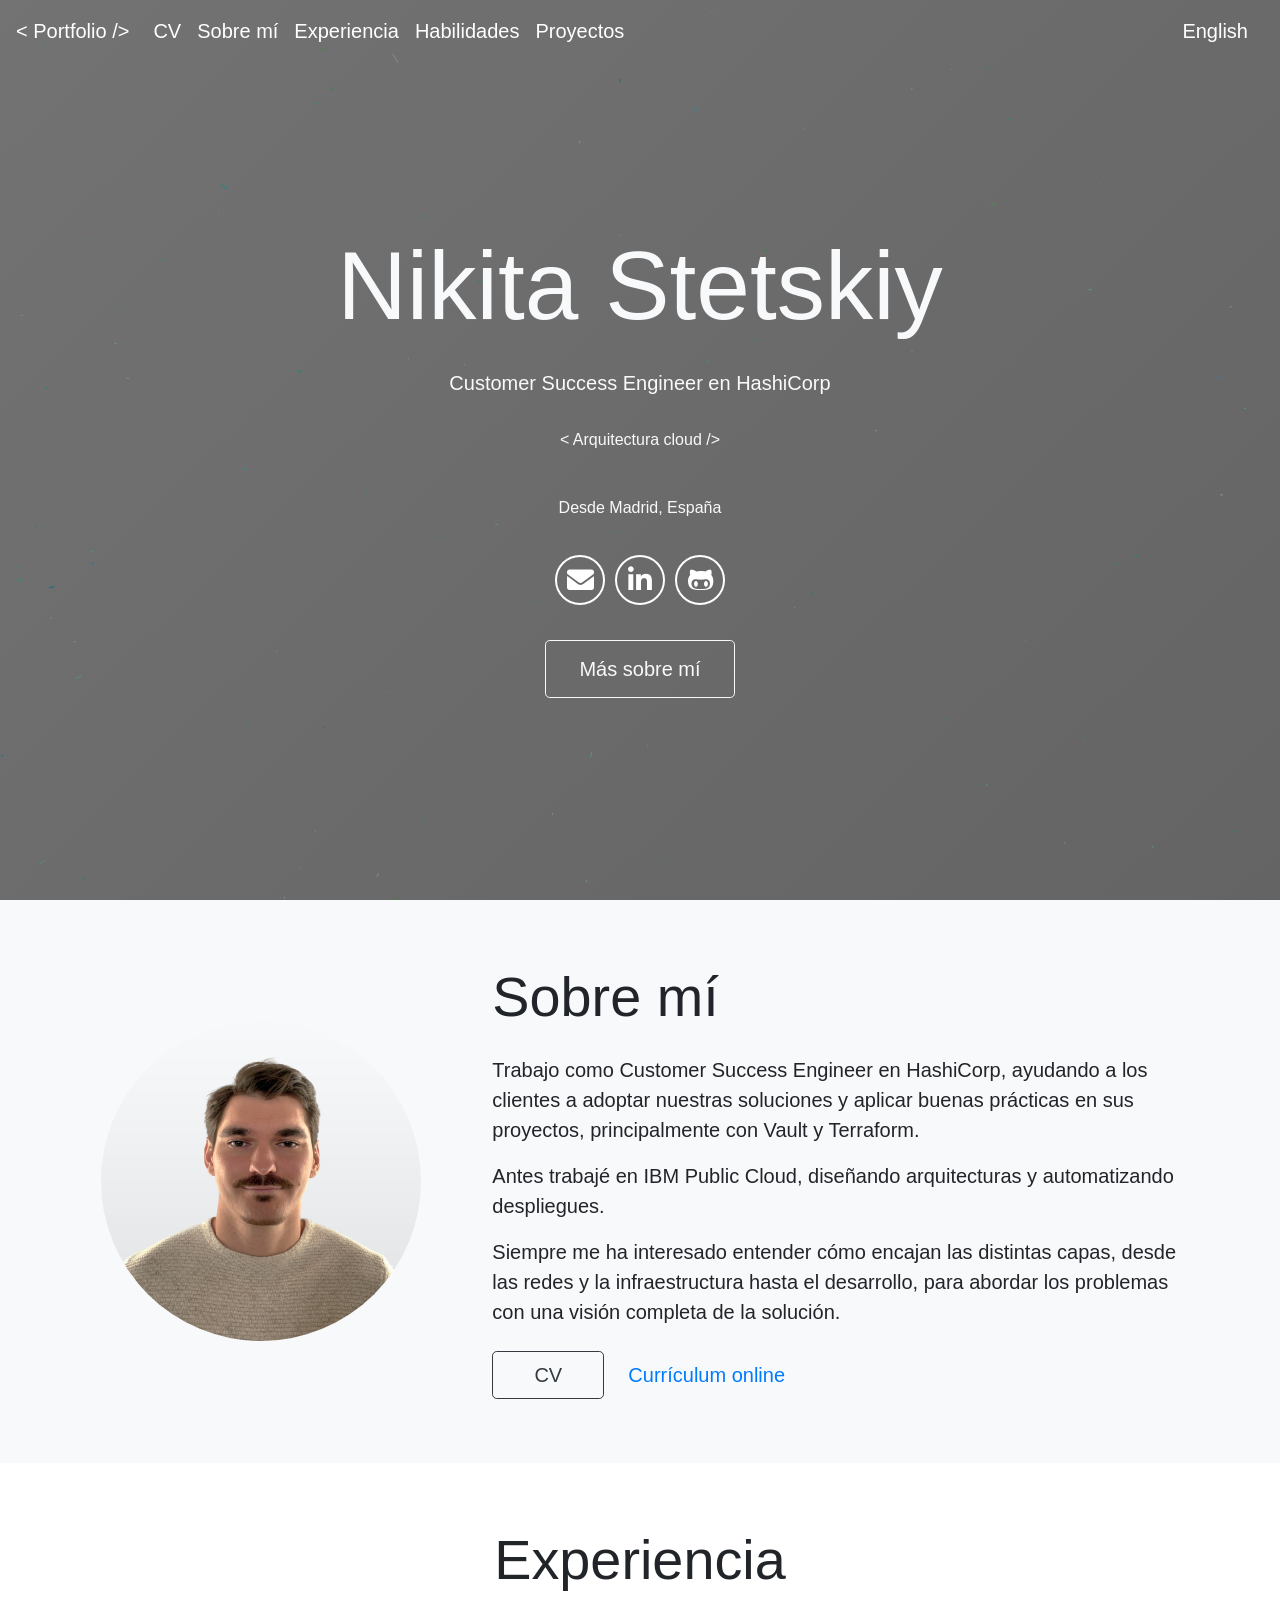
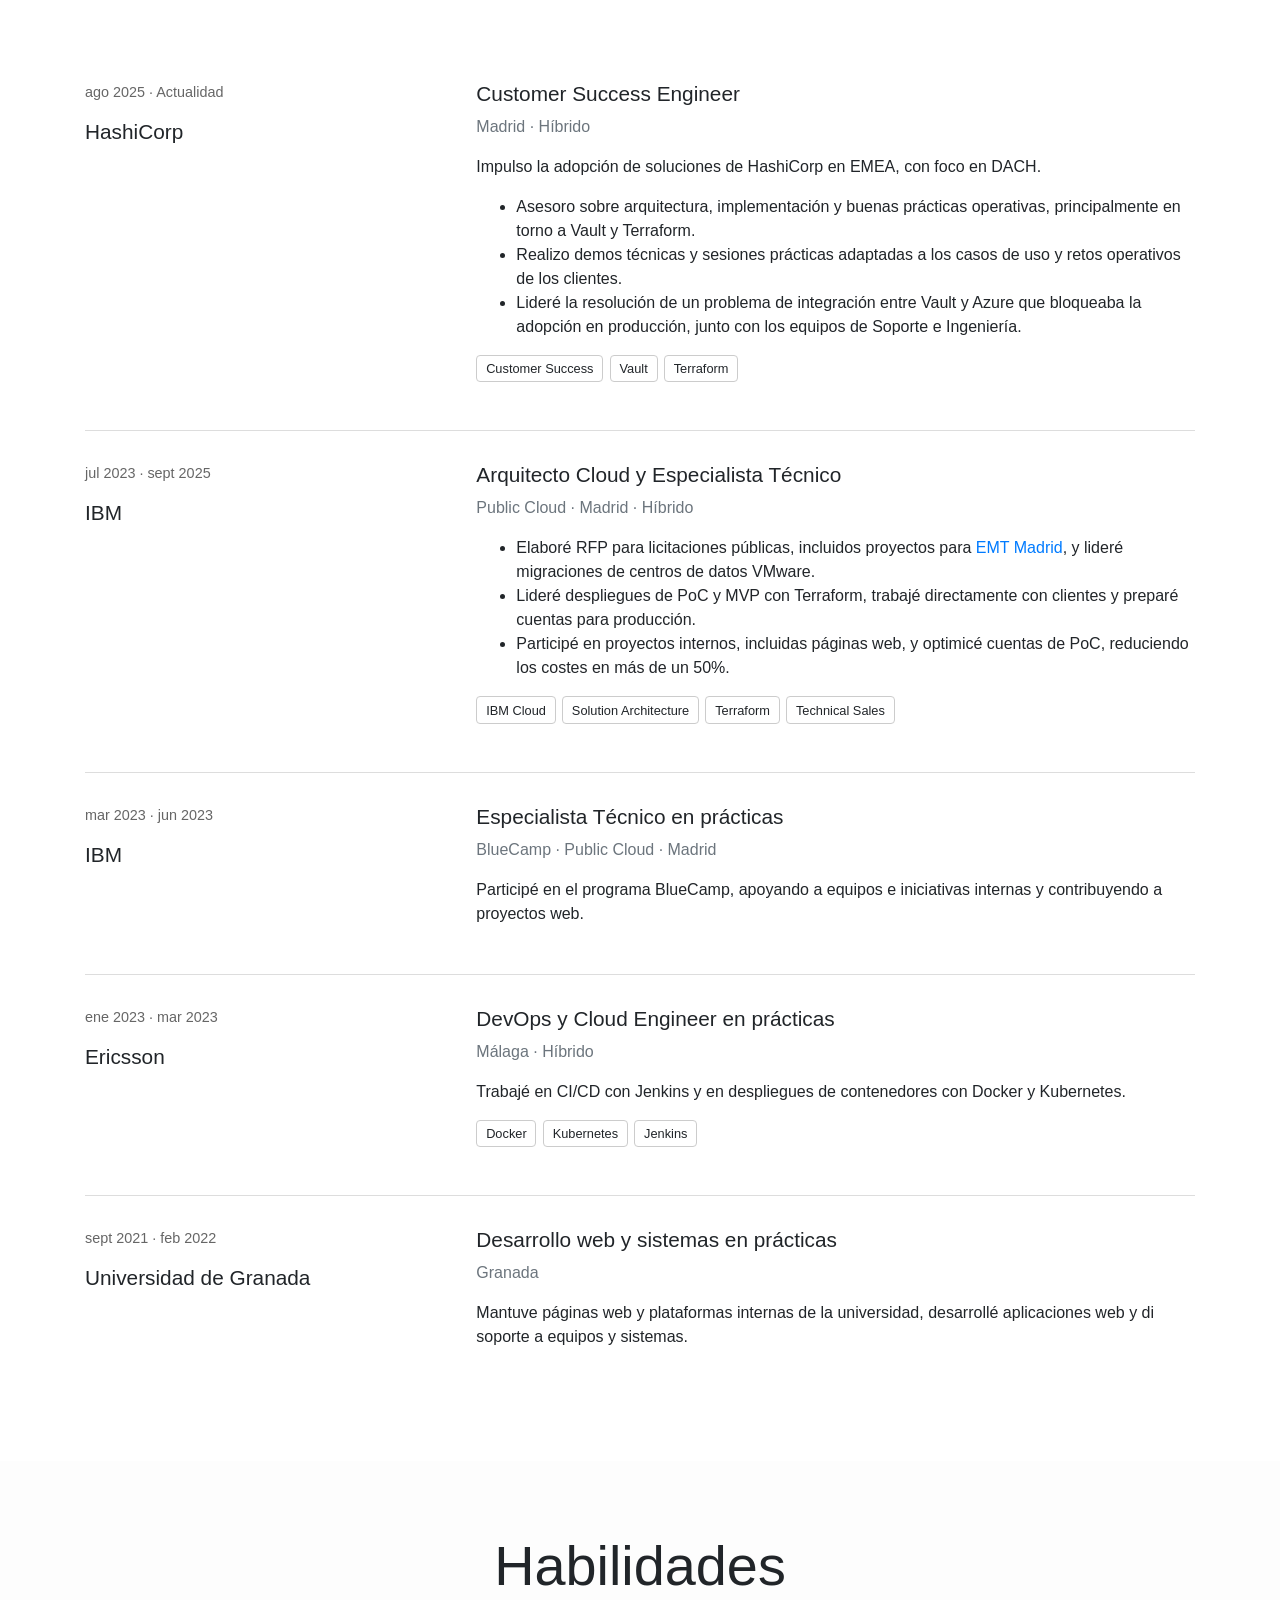
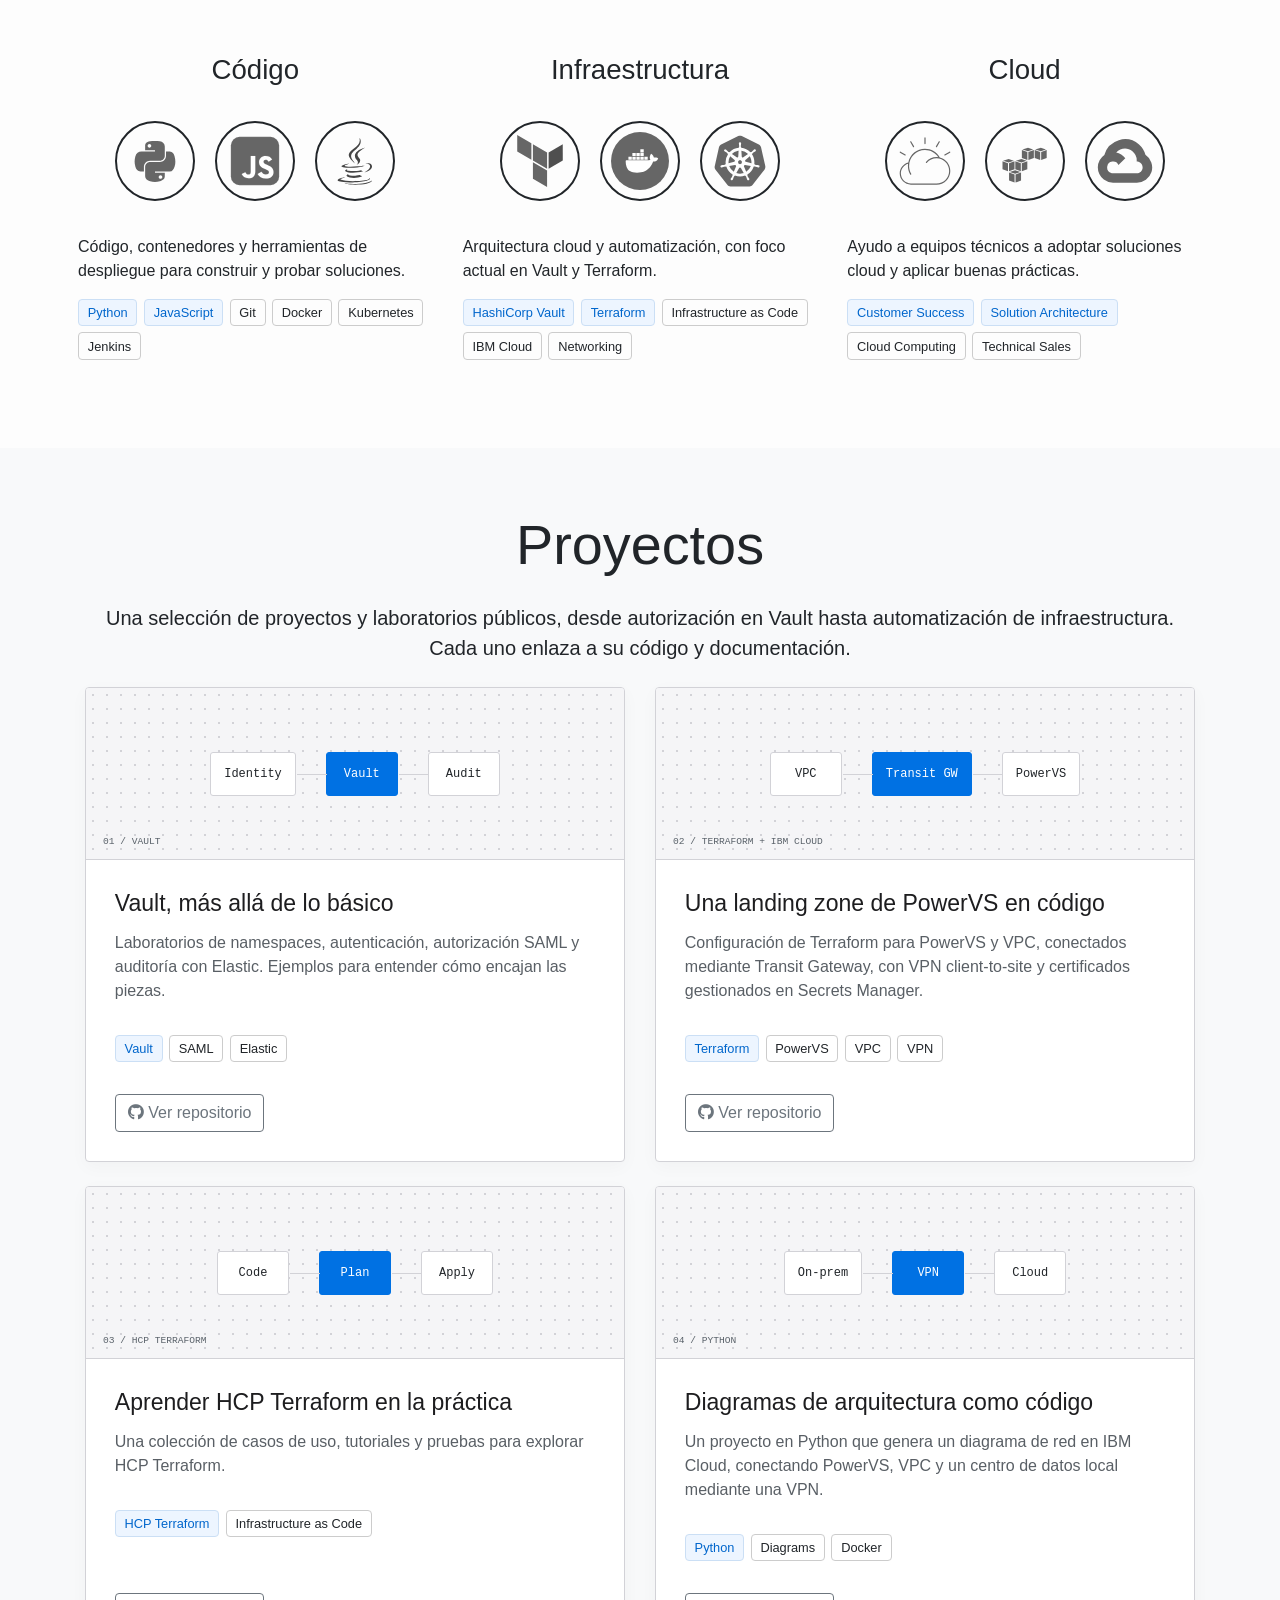
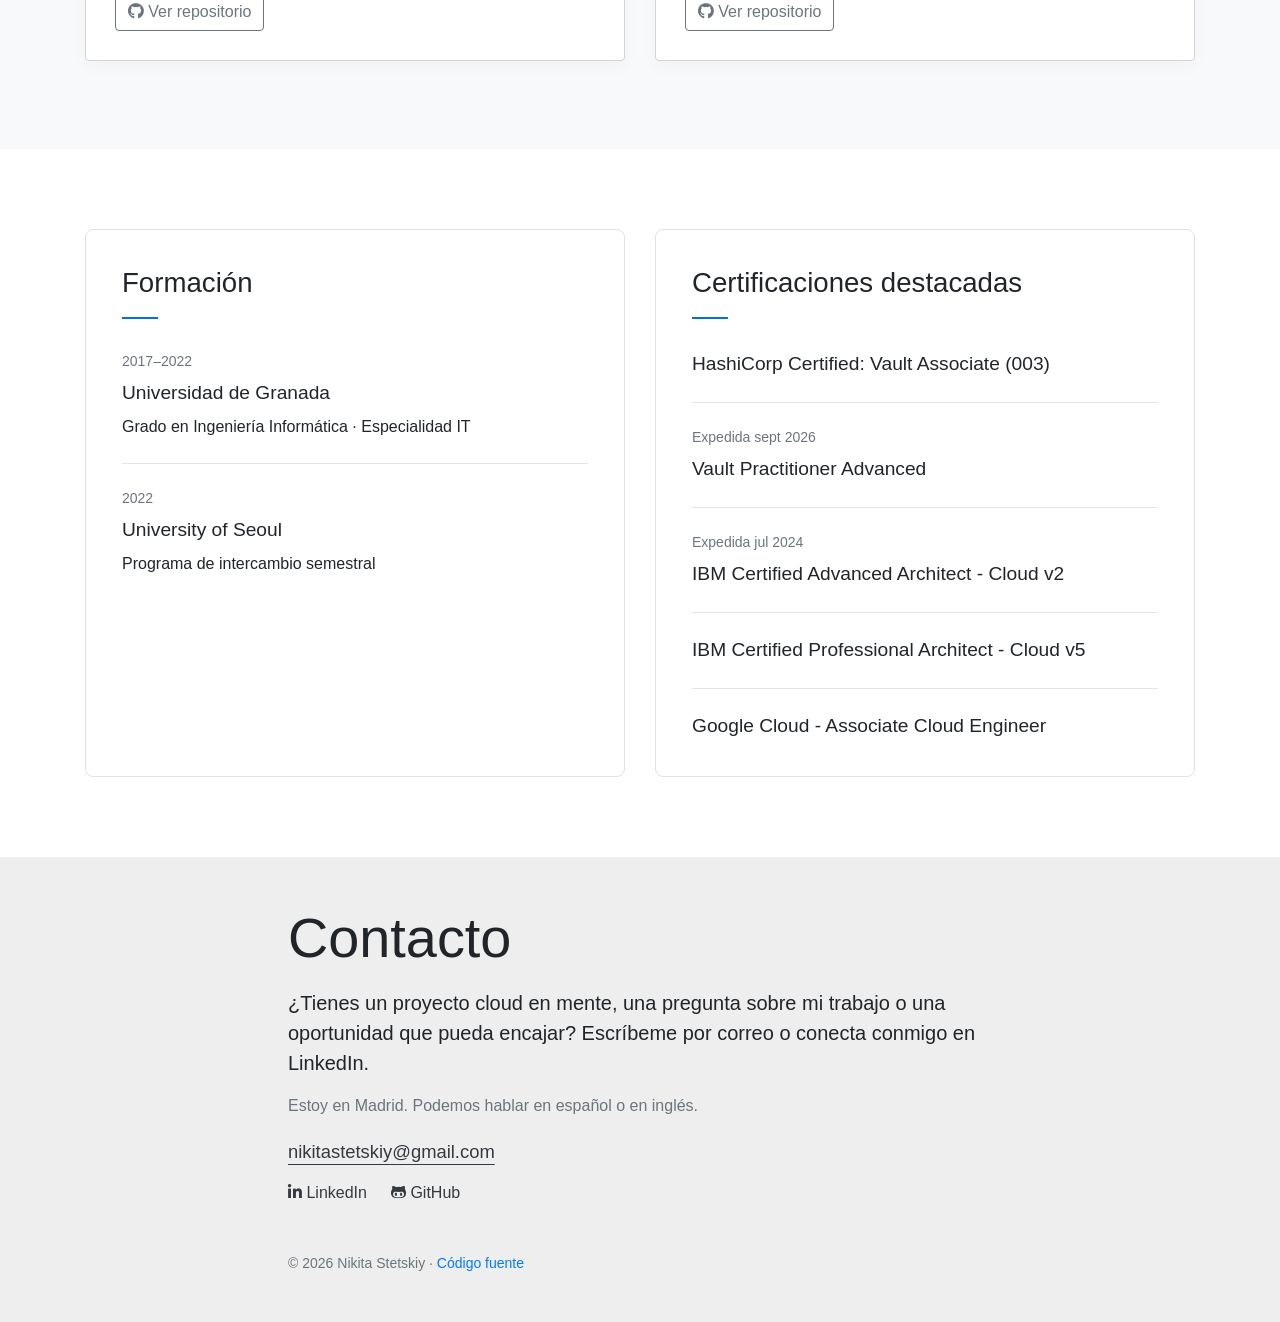
==== commit eddfb48e: "Publish portfolio from ad4983b0fb5673af7563b2ffab5bb7b4e409ef9e" ====
--- a/es/index.html
+++ b/es/index.html
@@ -24,13 +24,13 @@
     <meta name="twitter:title" content="Nikita Stetskiy | Customer Success Engineer en HashiCorp" />
     <meta name="twitter:description" content="Nikita Stetskiy, Customer Success Engineer en HashiCorp. Arquitectura cloud, Vault, Terraform y proyectos de infraestructura. Madrid, EMEA y DACH." />
     <script type="application/ld+json">{"@context":"https://schema.org","@type":"ProfilePage","url":"https://nikitastetskiy.github.io/es/","inLanguage":"es","mainEntity":{"@type":"Person","name":"Nikita Stetskiy","url":"https://nikitastetskiy.github.io/","jobTitle":"Customer Success Engineer","worksFor":{"@type":"Organization","name":"HashiCorp"},"sameAs":["https://www.linkedin.com/in/nikitastetskiy/","https://github.com/nikitastetskiy"],"knowsAbout":["Cloud Computing","HashiCorp Vault","Terraform","Customer Success","Infrastructure as Code"]}}</script>
-    <script type="module" crossorigin src="/assets/index-Cana_hO0.js"></script>
-    <link rel="stylesheet" crossorigin href="/assets/index-BAfG9Glc.css">
+    <script type="module" crossorigin src="/assets/index-h52QxOZ3.js"></script>
+    <link rel="stylesheet" crossorigin href="/assets/index-DWDdwY12.css">
   </head>
   <body>
     <noscript
       ><style>.navbar-toggler{display:none!important}.navbar-collapse{display:block!important}.navbar{background:#eaedef!important;position:static!important}.navbar .brand,.navbar .nav-link{color:#343a40!important}</style></noscript
     >
-    <div id="root"><a class="skip-link" href="#main">Ir al contenido</a><header><nav class="navbar navbar-expand-lg navbar-light fixed-top navbar-transparent" aria-label="Navegación principal"><a class="navbar-brand brand" href="/es/#home">&lt; Portfolio /&gt;</a><button class="navbar-toggler toggler" type="button" aria-expanded="false" aria-controls="site-navigation" aria-label="Menú"><span class="navbar-toggler-icon"></span></button><div id="site-navigation" class="collapse navbar-collapse "><div class="navbar-nav mr-auto"><a class="nav-link lead" href="/resume.pdf" target="_blank" rel="noopener noreferrer">CV</a><a class="nav-link lead" href="#aboutme">Sobre mí</a><a class="nav-link lead" href="#experience">Experiencia</a><a class="nav-link lead" href="#skills">Habilidades</a><a class="nav-link lead" href="#projects">Proyectos</a></div><a class="nav-link lead language-link" href="/" lang="en" hrefLang="en">English</a></div></nav></header><main id="main" tabindex="-1"><section id="home" aria-labelledby="hero-name" style="background:linear-gradient(136deg,#FFFFFF, #3D3D3D, #000000);background-size:1200% 1200%" class="jumbotron jumbotron-fluid title bg-transparent bgstyle text-light min-vh-100 d-flex align-content-center align-items-center flex-wrap m-0"><canvas class="text-mix-star starfield" aria-hidden="true"></canvas><div class="container text-center text-mix"><h1 id="hero-name" class="display-1">Nikita Stetskiy</h1><div class="p-3"><p class="lead typist mb-0">Customer Success Engineer<!-- --> <!-- -->en<!-- --> HashiCorp</p></div><div class="hero-tagline"><span class="sr-only">Arquitectura cloud. Infraestructura como código. Vault y Terraform. De la idea a una solución que funciona</span><span aria-hidden="true">&lt; <!-- -->Arquitectura cloud<!-- --> /&gt;</span></div><p class="mt-3 mb-0">Desde Madrid, España</p><div class="header-icons"><a aria-label="Escríbeme" href="mailto:nikitastetskiy@gmail.com"><i class="icon fa fa-envelope" aria-hidden="true"></i></a><a class="" href="https://www.linkedin.com/in/nikitastetskiy/" target="_blank" rel="noopener noreferrer"><span class="sr-only">LinkedIn</span><i class="icon fab fa-linkedin-in" aria-hidden="true"></i></a><a class="" href="https://github.com/nikitastetskiy" target="_blank" rel="noopener noreferrer"><span class="sr-only">GitHub</span><i class="icon fab fa-github-alt" aria-hidden="true"></i></a></div><a class="btn btn-outline-light btn-lg hero-about" href="#aboutme">Más sobre mí</a></div></section><section id="aboutme" class="jumbotron jumbotron-fluid m-0 bg-light"><div class="container"><div class="about-layout"><div class="about-portrait"><img class="border-secondary rounded-circle pic" src="/assets/profile-B7KHsYdh.png" alt="Nikita Stetskiy" width="500" height="500" loading="lazy"/></div><div class="about-copy"><h2 class="display-4 mb-4">Sobre mí</h2><p class="lead">Trabajo como Customer Success Engineer en HashiCorp, ayudando a los clientes a adoptar nuestras soluciones y aplicar buenas prácticas en sus proyectos, principalmente con Vault y Terraform.</p><p class="lead">Antes trabajé en IBM Public Cloud, diseñando arquitecturas y automatizando despliegues.</p><p class="lead">Siempre me ha interesado entender cómo encajan las distintas capas, desde las redes y la infraestructura hasta el desarrollo, para abordar los problemas con una visión completa de la solución.</p><p class="lead mt-4 mb-0"><a class="btn btn-outline-dark btn-lg" href="/es/resume/">Ver mi currículum</a></p></div></div></div></section><section id="experience" class="jumbotron jumbotron-fluid m-0 bg-white"><div class="container"><h2 class="display-4 pb-5 text-center">Experiencia</h2><div class="experience-list"><article class="experience-entry"><div class="experience-meta"><p><time dateTime="2025-08">ago 2025</time> ·<!-- --> <!-- -->Actualidad</p><h3>HashiCorp</h3></div><div><h3>Customer Success Engineer</h3><p class="text-muted">Madrid · Híbrido</p><p>Impulso la adopción de soluciones de HashiCorp en EMEA, con foco en DACH.</p><ul><li>Asesoro sobre arquitectura, implementación y buenas prácticas operativas, principalmente en torno a Vault y Terraform.</li><li>Realizo demos técnicas y sesiones prácticas adaptadas a los casos de uso y retos operativos de los clientes.</li><li>Lideré la resolución de un problema de integración entre Vault y Azure que bloqueaba la adopción en producción, junto con los equipos de Soporte e Ingeniería.</li></ul><ul class="skill-tags"><li>Customer Success</li><li>Vault</li><li>Terraform</li></ul></div></article><article class="experience-entry"><div class="experience-meta"><p><time dateTime="2023-07">jul 2023</time> ·<!-- --> <time dateTime="2025-09">sept 2025</time></p><h3>IBM</h3></div><div><h3>Arquitecto Cloud y Especialista Técnico</h3><p class="text-muted">Public Cloud · Madrid · Híbrido</p><ul><li>Elaboré RFP para licitaciones públicas, incluidos proyectos para <a class="" href="https://es.newsroom.ibm.com/announcements?item=122846" target="_blank" rel="noopener noreferrer">EMT Madrid</a>, y lideré migraciones de centros de datos VMware.</li><li>Lideré despliegues de PoC y MVP con Terraform, trabajé directamente con clientes y preparé cuentas para producción.</li><li>Participé en proyectos internos, incluidas páginas web, y optimicé cuentas de PoC, reduciendo los costes en más de un 50%.</li></ul><ul class="skill-tags"><li>IBM Cloud</li><li>Solution Architecture</li><li>Terraform</li><li>Technical Sales</li></ul></div></article><article class="experience-entry"><div class="experience-meta"><p><time dateTime="2023-03">mar 2023</time> ·<!-- --> <time dateTime="2023-06">jun 2023</time></p><h3>IBM</h3></div><div><h3>Especialista Técnico en prácticas</h3><p class="text-muted">BlueCamp · Public Cloud · Madrid</p><p>Participé en el programa BlueCamp, apoyando a equipos e iniciativas internas y contribuyendo a proyectos web.</p></div></article><article class="experience-entry"><div class="experience-meta"><p><time dateTime="2023-01">ene 2023</time> ·<!-- --> <time dateTime="2023-03">mar 2023</time></p><h3>Ericsson</h3></div><div><h3>DevOps y Cloud Engineer en prácticas</h3><p class="text-muted">Málaga · Híbrido</p><p>Trabajé en CI/CD con Jenkins y en despliegues de contenedores con Docker y Kubernetes.</p><ul class="skill-tags"><li>Docker</li><li>Kubernetes</li><li>Jenkins</li></ul></div></article><article class="experience-entry"><div class="experience-meta"><p><time dateTime="2021-09">sept 2021</time> ·<!-- --> <time dateTime="2022-02">feb 2022</time></p><h3>Universidad de Granada</h3></div><div><h3>Desarrollo web y sistemas en prácticas</h3><p class="text-muted">Granada</p><p>Mantuve páginas web y plataformas internas de la universidad, desarrollé aplicaciones web y di soporte a equipos y sistemas.</p></div></article></div></div></section><section id="skills" class="jumbotron jumbotron-fluid m-0"><div class="container p-2"><h2 class="display-4 pb-4 text-center">Habilidades</h2><div class="row skills-grid"><div class="col-md-4 skill-group"><div class="tech text-center"><h3 class="pb-3">Código</h3><div class="icons"><img src="data:image/svg+xml,%3c?xml%20version=&#x27;1.0&#x27;%20encoding=&#x27;utf-8&#x27;?%3e%3c!DOCTYPE%20svg%20PUBLIC%20&#x27;-//W3C//DTD%20SVG%201.1//EN&#x27;%20&#x27;http://www.w3.org/Graphics/SVG/1.1/DTD/svg11.dtd&#x27;%3e%3c!--%20Uploaded%20to:%20SVG%20Repo,%20www.svgrepo.com,%20Generator:%20SVG%20Repo%20Mixer%20Tools%20--%3e%3csvg%20width=&#x27;800px&#x27;%20height=&#x27;800px&#x27;%20viewBox=&#x27;0%200%2032%2032&#x27;%20version=&#x27;1.1&#x27;%20xmlns=&#x27;http://www.w3.org/2000/svg&#x27;%20xmlns:xlink=&#x27;http://www.w3.org/1999/xlink&#x27;%3e%3cpath%20fill=&#x27;%23666666&#x27;%20d=&#x27;M13.275%2015.88h5.417c1.508%200%202.712-1.241%202.712-2.756v-5.164c0-1.47-1.24-2.574-2.712-2.819-0.932-0.155-1.898-0.226-2.825-0.221s-1.813%200.083-2.592%200.221c-2.295%200.405-2.712%201.254-2.712%202.819v2.067h5.423v0.689h-7.459c-1.576%200-2.956%200.947-3.388%202.75-0.498%202.066-0.52%203.355%200%205.512%200.385%201.606%201.306%202.75%202.882%202.75h1.865v-2.478c0-1.79%201.549-3.369%203.388-3.369zM12.933%208.649c-0.562%200-1.018-0.461-1.018-1.030%200-0.572%200.455-1.037%201.018-1.037%200.56%200%201.018%200.465%201.018%201.037%200%200.57-0.457%201.030-1.018%201.030zM26.826%2013.465c-0.389-1.569-1.133-2.75-2.712-2.75h-2.035v2.408c0%201.867-1.583%203.439-3.388%203.439h-5.417c-1.484%200-2.712%201.27-2.712%202.756v5.164c0%201.47%201.278%202.334%202.712%202.756%201.717%200.505%203.363%200.596%205.417%200%201.365-0.395%202.712-1.191%202.712-2.756v-2.067h-5.417v-0.689h8.129c1.576%200%202.163-1.099%202.712-2.75%200.566-1.699%200.542-3.332%200-5.512zM19.033%2023.794c0.562%200%201.018%200.461%201.018%201.030%200%200.572-0.456%201.037-1.018%201.037-0.56%200-1.018-0.465-1.018-1.037%200-0.57%200.457-1.030%201.018-1.030z&#x27;%3e%3c/path%3e%3c/svg%3e" alt="Python" title="Python" width="60" height="60" loading="lazy"/></div><div class="icons"><img src="data:image/svg+xml,%3csvg%20xmlns=&#x27;http://www.w3.org/2000/svg&#x27;%20aria-label=&#x27;JavaScript&#x27;%20role=&#x27;img&#x27;%20viewBox=&#x27;-51.2%20-51.2%20614.40%20614.40&#x27;%20fill=&#x27;%23ffffff&#x27;%20stroke=&#x27;%23ffffff&#x27;%3e%3cg%20id=&#x27;SVGRepo_bgCarrier&#x27;%20stroke-width=&#x27;0&#x27;%3e%3c/g%3e%3cg%20id=&#x27;SVGRepo_tracerCarrier&#x27;%20stroke-linecap=&#x27;round&#x27;%20stroke-linejoin=&#x27;round&#x27;%3e%3c/g%3e%3cg%20id=&#x27;SVGRepo_iconCarrier&#x27;%3e%3crect%20width=&#x27;512&#x27;%20height=&#x27;512&#x27;%20rx=&#x27;15%25&#x27;%20fill=&#x27;%23666666&#x27;%3e%3c/rect%3e%3cpath%20d=&#x27;M324%20370c10%2017%2024%2029%2047%2029c20%200%2033-10%2033%20-24c0-16%20-13%20-22%20-35%20-32l-12-5c-35-15%20-58%20-33%20-58%20-72c0-36%2027%20-64%2070%20-64c31%200%2053%2011%2068%2039l-37%2024c-8-15%20-17%20-21%20-31%20-21c-14%200-23%209%20-23%2021c0%2014%209%2020%2030%2029l12%205c41%2018%2064%2035%2064%2076c0%2043-34%2067%20-80%2067c-45%200-74%20-21%20-88%20-49zm-170%204c8%2013%2014%2025%2031%2025c16%200%2026-6%2026%20-30V203h48v164c0%2050-29%2072%20-72%2072c-39%200-61%20-20%20-72%20-44z&#x27;%3e%3c/path%3e%3c/g%3e%3c/svg%3e" alt="JavaScript" title="JavaScript" width="60" height="60" loading="lazy"/></div><div class="icons"><img src="data:image/svg+xml,%3c?xml%20version=&#x27;1.0&#x27;%20encoding=&#x27;utf-8&#x27;?%3e%3c!DOCTYPE%20svg%20PUBLIC%20&#x27;-//W3C//DTD%20SVG%201.1//EN&#x27;%20&#x27;http://www.w3.org/Graphics/SVG/1.1/DTD/svg11.dtd&#x27;%3e%3c!--%20Uploaded%20to:%20SVG%20Repo,%20www.svgrepo.com,%20Generator:%20SVG%20Repo%20Mixer%20Tools%20--%3e%3csvg%20width=&#x27;800px&#x27;%20height=&#x27;800px&#x27;%20viewBox=&#x27;0%200%2032%2032&#x27;%20version=&#x27;1.1&#x27;%20xmlns=&#x27;http://www.w3.org/2000/svg&#x27;%20xmlns:xlink=&#x27;http://www.w3.org/1999/xlink&#x27;%3e%3cpath%20fill=&#x27;%23444444&#x27;%20d=&#x27;M12.557%2023.22c0%200-0.982%200.571%200.699%200.765%202.037%200.232%203.079%200.199%205.324-0.226%200%200%200.59%200.37%201.415%200.691-5.033%202.157-11.39-0.125-7.437-1.23zM11.942%2020.405c0%200-1.102%200.816%200.581%200.99%202.176%200.224%203.895%200.243%206.869-0.33%200%200%200.411%200.417%201.058%200.645-6.085%201.779-12.863%200.14-8.508-1.305zM17.127%2015.63c1.24%201.428-0.326%202.713-0.326%202.713s3.149-1.625%201.703-3.661c-1.351-1.898-2.386-2.841%203.221-6.093%200%200-8.801%202.198-4.598%207.042zM23.783%2025.302c0%200%200.727%200.599-0.801%201.062-2.905%200.88-12.091%201.146-14.643%200.035-0.917-0.399%200.803-0.953%201.344-1.069%200.564-0.122%200.887-0.1%200.887-0.1-1.020-0.719-6.594%201.411-2.831%202.021%2010.262%201.664%2018.706-0.749%2016.044-1.95zM13.029%2017.489c0%200-4.673%201.11-1.655%201.513%201.274%200.171%203.814%200.132%206.181-0.066%201.934-0.163%203.876-0.51%203.876-0.51s-0.682%200.292-1.175%200.629c-4.745%201.248-13.911%200.667-11.272-0.609%202.232-1.079%204.046-0.956%204.046-0.956zM21.412%2022.174c4.824-2.506%202.593-4.915%201.037-4.591-0.382%200.079-0.552%200.148-0.552%200.148s0.142-0.222%200.412-0.318c3.079-1.083%205.448%203.193-0.994%204.887-0%200%200.075-0.067%200.097-0.126zM18.503%203.337c0%200%202.671%202.672-2.534%206.781-4.174%203.296-0.952%205.176-0.002%207.323-2.436-2.198-4.224-4.133-3.025-5.934%201.761-2.644%206.638-3.925%205.56-8.17zM13.503%2028.966c4.63%200.296%2011.74-0.164%2011.908-2.355%200%200-0.324%200.831-3.826%201.49-3.952%200.744-8.826%200.657-11.716%200.18%200%200%200.592%200.49%203.635%200.685z&#x27;%3e%3c/path%3e%3c/svg%3e" alt="Java" title="Java" width="60" height="60" loading="lazy"/></div></div><p>Código, contenedores y herramientas de despliegue para construir y probar soluciones.</p><ul class="skill-tags"><li class="tag-highlight">Python</li><li class="tag-highlight">JavaScript</li><li>Git</li><li>Docker</li><li>Kubernetes</li><li>Jenkins</li></ul></div><div class="col-md-4 skill-group"><div class="tech text-center"><h3 class="pb-3">Infraestructura</h3><div class="icons"><img src="data:image/svg+xml,%3csvg%20width=&#x27;180px&#x27;%20height=&#x27;180px&#x27;%20viewBox=&#x27;-34.96%20-17.505%20325.92%20325.92&#x27;%20version=&#x27;1.1&#x27;%20xmlns=&#x27;http://www.w3.org/2000/svg&#x27;%20xmlns:xlink=&#x27;http://www.w3.org/1999/xlink&#x27;%20preserveAspectRatio=&#x27;xMidYMid&#x27;%20fill=&#x27;%23000000&#x27;%3e%3cg%20id=&#x27;SVGRepo_bgCarrier&#x27;%20stroke-width=&#x27;0&#x27;%3e%3c/g%3e%3cg%20id=&#x27;SVGRepo_tracerCarrier&#x27;%20stroke-linecap=&#x27;round&#x27;%20stroke-linejoin=&#x27;round&#x27;%3e%3c/g%3e%3cg%20id=&#x27;SVGRepo_iconCarrier&#x27;%3e%3cg%3e%3cpolygon%20fill=&#x27;%234f4f4f&#x27;%20points=&#x27;176.485057%20188.994162%20256.000302%20143.127442%20256.000302%2051.2485453%20176.485057%2097.2122358&#x27;%3e%3c/polygon%3e%3cpath%20d=&#x27;M88.2425283,51.2485453%20L167.757774,97.2122358%20L167.757774,188.994162%20L88.2425283,143.078957%20M0,91.8304113%20L79.5152453,137.745617%20L79.5152453,45.9152057%20L0,0%20M88.2425283,244.994228%20L167.757774,290.909434%20L167.757774,199.079023%20L88.2425283,153.163817&#x27;%20fill=&#x27;%23666666&#x27;%3e%3c/path%3e%3c/g%3e%3c/g%3e%3c/svg%3e" alt="Terraform" title="Terraform" width="60" height="60" loading="lazy"/></div><div class="icons"><img src="data:image/svg+xml,%3c?xml%20version=&#x27;1.0&#x27;%20encoding=&#x27;utf-8&#x27;?%3e%3c!--%20Uploaded%20to:%20SVG%20Repo,%20www.svgrepo.com,%20Generator:%20SVG%20Repo%20Mixer%20Tools%20--%3e%3csvg%20width=&#x27;800px&#x27;%20height=&#x27;800px&#x27;%20viewBox=&#x27;0%200%201024%201024&#x27;%20xmlns=&#x27;http://www.w3.org/2000/svg&#x27;%3e%3ccircle%20cx=&#x27;512&#x27;%20cy=&#x27;512&#x27;%20r=&#x27;512&#x27;%20style=&#x27;fill:%23666666&#x27;/%3e%3cpath%20d=&#x27;M827.3%20461.5c-1.6-1.3-16.1-12.2-46.7-12.2-8.1%200-16.2.6-24.2%202.1-5.9-40.7-39.5-60.5-41-61.4l-8.2-4.8-5.4%207.8c-6.8%2010.5-11.7%2022-14.6%2034.2-5.5%2023.2-2.2%2045%209.6%2063.6-14.2%207.9-37.1%209.9-41.7%2010H277c-9.9%200-17.9%208-17.9%2017.9-.4%2033.1%205.2%2066%2016.5%2097.1%2013%2034.2%2032.4%2059.3%2057.6%2074.7%2028.2%2017.3%2074.1%2027.2%20126.2%2027.2%2023.5.1%2047-2.1%2070.1-6.4%2032.1-5.9%2063-17.1%2091.4-33.2%2023.4-13.6%2044.5-30.8%2062.4-51.1%2029.9-33.9%2047.8-71.7%2061.1-105.2h5.3c32.8%200%2053-13.1%2064.1-24.1%207.4-7%2013.2-15.5%2016.9-25l2.3-6.9-5.7-4.3zM312%20489.9h50.7c2.4%200%204.4-2%204.4-4.4v-45.1c0-2.4-2-4.4-4.4-4.5H312c-2.4%200-4.4%202-4.4%204.4v45.2c0%202.5%202%204.4%204.4%204.4m69.9%200h50.7c2.4%200%204.4-2%204.4-4.4v-45.1c0-2.4-2-4.4-4.4-4.5h-50.7c-2.5%200-4.5%202-4.5%204.5v45.1c0%202.5%202%204.4%204.5%204.4m70.8.1h50.7c2.4%200%204.4-2%204.4-4.4v-45.1c0-2.4-2-4.4-4.4-4.5h-50.7c-2.4%200-4.4%202-4.4%204.4v45.2c0%202.4%202%204.3%204.4%204.4m70.1%200h50.7c2.4%200%204.4-2%204.5-4.4v-45.1c0-2.5-2-4.5-4.5-4.5h-50.7c-2.4%200-4.4%202-4.4%204.4v45.2c0%202.4%201.9%204.4%204.4%204.4m-141-65h50.7c2.4%200%204.4-2%204.4-4.5v-45.1c0-2.4-2-4.4-4.4-4.4h-50.7c-2.5%200-4.4%202-4.5%204.4v45.1c.1%202.5%202.1%204.5%204.5%204.5m70.9%200h50.7c2.4%200%204.4-2%204.4-4.5v-45.1c0-2.4-2-4.4-4.4-4.4h-50.7c-2.4%200-4.4%202-4.4%204.4v45.1c0%202.5%202%204.5%204.4%204.5m70.1%200h50.7c2.5%200%204.4-2%204.5-4.5v-45.1c0-2.5-2-4.4-4.5-4.4h-50.7c-2.4%200-4.4%202-4.4%204.4v45.1c0%202.5%201.9%204.5%204.4%204.5m0-64.9h50.7c2.5%200%204.5-2%204.5-4.5v-45.2c0-2.4-2-4.4-4.5-4.4h-50.7c-2.4%200-4.4%202-4.4%204.4v45.2c0%202.5%201.9%204.5%204.4%204.5M593.4%20490h50.7c2.4%200%204.4-2%204.4-4.4v-45.1c0-2.5-2-4.4-4.4-4.5h-50.7c-2.4%200-4.4%202-4.4%204.4v45.2c0%202.4%202%204.4%204.4%204.4&#x27;%20style=&#x27;fill:%23fff&#x27;/%3e%3c/svg%3e" alt="Docker" title="Docker" width="60" height="60" loading="lazy"/></div><div class="icons"><img src="data:image/svg+xml,%3c?xml%20version=&#x27;1.0&#x27;%20encoding=&#x27;utf-8&#x27;?%3e%3c!--%20Uploaded%20to:%20SVG%20Repo,%20www.svgrepo.com,%20Generator:%20SVG%20Repo%20Mixer%20Tools%20--%3e%3csvg%20width=&#x27;800px&#x27;%20height=&#x27;800px&#x27;%20viewBox=&#x27;0%200%2016%2016&#x27;%20xmlns=&#x27;http://www.w3.org/2000/svg&#x27;%20fill=&#x27;none&#x27;%3e%3cpath%20fill=&#x27;%23666666&#x27;%20fill-rule=&#x27;evenodd&#x27;%20d=&#x27;M5.374%2015c-.335%200-.66-.153-.874-.431l-3.254-4.172a1.15%201.15%200%2001-.214-.978l1.165-5.207c.074-.345.298-.623.605-.776l4.715-2.32c.15-.078.317-.116.485-.116.168%200%20.335.038.485.115L13.2%203.426c.308.153.532.432.606.777l1.165%205.207c.074.345%200%20.7-.214.978L11.5%2014.566c-.214.268-.54.434-.875.434h-5.25zm7.718-5.835l.031.008a.308.308%200%2001.26.371.306.306%200%2001-.396.223h-.004l-.003-.001-.003-.001-.03-.007-.05-.01a2.548%202.548%200%2001-.274-.106%202.87%202.87%200%2000-.533-.156.242.242%200%2000-.171.063%204.76%204.76%200%2000-.131-.023%203.972%203.972%200%2001-1.764%202.212c.015.042.032.083.051.123a.239.239%200%2000-.023.18c.074.17.165.332.271.484.06.078.114.16.164.244l.028.057.012.025a.306.306%200%2001-.381.44.307.307%200%2001-.172-.18%202.608%202.608%200%2000-.01-.02l-.028-.058a2.545%202.545%200%2001-.089-.28%202.835%202.835%200%2000-.21-.512.242.242%200%2000-.156-.095%205.926%205.926%200%2001-.03-.053l-.035-.064a3.97%203.97%200%2001-2.824-.007l-.069.125a.249.249%200%2000-.132.064c-.104.17-.184.355-.237.548a2.525%202.525%200%2001-.088.28l-.025.05-.013.027v.001a.307.307%200%2011-.553-.261l.014-.03.026-.052c.05-.085.104-.166.164-.244.108-.156.2-.322.277-.496a.302.302%200%2000-.028-.173l.056-.133A3.972%203.972%200%20014.22%209.532l-.134.023a.34.34%200%2000-.176-.062%202.872%202.872%200%2000-.533.156c-.09.04-.181.075-.274.105l-.05.011-.03.007H3.02l-.002.002h-.005a.308.308%200%2001-.397-.349.306.306%200%2001.261-.245l.004-.001h.003l.006-.002c.024-.006.054-.014.076-.018.097-.013.195-.021.293-.023.186-.013.37-.043.549-.09a.422.422%200%2000.131-.133l.128-.037a3.938%203.938%200%2001.624-2.752l-.097-.087a.338.338%200%2000-.062-.176%202.854%202.854%200%2000-.455-.319%202.557%202.557%200%2001-.254-.148%201.129%201.129%200%2001-.063-.05l-.004-.004a.323.323%200%2001-.076-.45.295.295%200%2001.244-.107.365.365%200%2001.213.08l.022.017c.016.013.034.026.046.037.071.067.139.139.202.213.125.137.263.262.412.372.056.03.121.036.182.018l.11.078a3.938%203.938%200%20012.552-1.224l.007-.129a.332.332%200%2000.1-.157%202.844%202.844%200%2000-.034-.554%202.555%202.555%200%2001-.042-.29v-.053-.025-.004-.004A.306.306%200%20018%202.82a.308.308%200%2001.306.337v.087a2.53%202.53%200%2001-.041.29%202.85%202.85%200%2000-.035.553.242.242%200%2000.1.153v.007l.007.13c.967.087%201.87.522%202.54%201.223l.116-.083a.34.34%200%2000.186-.02c.149-.11.287-.235.412-.373a2.53%202.53%200%2001.202-.213l.051-.04.017-.014a.308.308%200%2001.472.388.307.307%200%2001-.09.09c-.008.005-.017.012-.025.02l-.043.033a2.549%202.549%200%2001-.254.148%202.865%202.865%200%2000-.455.32.24.24%200%2000-.058.172%204.458%204.458%200%2001-.05.044l-.058.053c.542.806.769%201.783.637%202.745l.123.036c.031.056.077.101.132.132.18.048.364.078.55.09.097.003.195.01.292.024l.058.013zm-2.875-3.1l-1.308.925-.004-.002a.27.27%200%2001-.43-.205v-.001l-.091-1.598a3.183%203.183%200%20011.833.882zM7.754%207.818h.492l.306.381-.11.476L8%208.886l-.443-.213-.11-.475.307-.381zM7.29%205.24c.107-.024.216-.043.326-.056l-.09%201.6-.008.004a.268.268%200%2001-.293.256.27.27%200%2001-.135-.05l-.002.001-1.316-.93c.419-.41.945-.696%201.518-.825zM5.296%206.663l1.201%201.071-.001.007a.269.269%200%2001-.106.462l-.001.005-1.54.443a3.134%203.134%200%2001.447-1.988zm1.608%202.846l-.612%201.474a3.16%203.16%200%2001-1.27-1.586L6.6%209.13l.003.003a.265.265%200%2001.18.029.27.27%200%2001.117.341l.004.006zm1.806%201.896c-.572.13-1.17.1-1.726-.088l.777-1.4h.001a.27.27%200%2001.475-.001h.006l.779%201.402a3.286%203.286%200%2001-.312.087zm1.004-.416L9.096%209.5l.001-.003a.269.269%200%2001.296-.37l.003-.004%201.593.269a3.147%203.147%200%2001-1.275%201.597zm1.442-2.343L9.61%208.201l-.002-.006a.27.27%200%2001-.185-.343.27.27%200%2001.08-.12L9.5%207.73l1.195-1.067c.366.594.527%201.29.46%201.983z&#x27;%20clip-rule=&#x27;evenodd&#x27;/%3e%3c/svg%3e" alt="Kubernetes" title="Kubernetes" width="60" height="60" loading="lazy"/></div></div><p>Arquitectura cloud y automatización, con foco actual en Vault y Terraform.</p><ul class="skill-tags"><li class="tag-highlight">HashiCorp Vault</li><li class="tag-highlight">Terraform</li><li>Infrastructure as Code</li><li>IBM Cloud</li><li>Networking</li></ul></div><div class="col-md-4 skill-group"><div class="tech text-center"><h3 class="pb-3">Cloud</h3><div class="icons"><img src="data:image/svg+xml,%3csvg%20fill=&#x27;%23666666&#x27;%20version=&#x27;1.1&#x27;%20id=&#x27;Layer_1&#x27;%20xmlns=&#x27;http://www.w3.org/2000/svg&#x27;%20xmlns:xlink=&#x27;http://www.w3.org/1999/xlink&#x27;%20viewBox=&#x27;-1.6%20-1.6%2035.20%2035.20&#x27;%20xml:space=&#x27;preserve&#x27;%20stroke=&#x27;%23666666&#x27;%20stroke-width=&#x27;0.00032&#x27;%20transform=&#x27;rotate(0)&#x27;%3e%3cg%20id=&#x27;SVGRepo_bgCarrier&#x27;%20stroke-width=&#x27;0&#x27;%3e%3c/g%3e%3cg%20id=&#x27;SVGRepo_tracerCarrier&#x27;%20stroke-linecap=&#x27;round&#x27;%20stroke-linejoin=&#x27;round&#x27;%3e%3c/g%3e%3cg%20id=&#x27;SVGRepo_iconCarrier&#x27;%3e%3cpath%20id=&#x27;ibm--cloud_1_&#x27;%20d=&#x27;M23,30.36H7.5c-3.783,0-6.86-3.078-6.86-6.86c0-3.156,2.184-5.922,5.228-6.665%20C6.866,12.159,11.03,8.64,16,8.64c3.727,0,7.169,2.007,9.011,5.244c3.642,0.903,6.35,4.199,6.35,8.116%20C31.36,26.609,27.609,30.36,23,30.36z%20M5.732,17.618C3.169,18.388,1.36,20.782,1.36,23.5c0,3.386,2.754,6.14,6.14,6.14H23%20c4.213,0,7.64-3.427,7.64-7.64s-3.427-7.64-7.64-7.64c-2.27,0-4.406,0.999-5.863,2.741c-0.128,0.154-0.355,0.172-0.507,0.046%20c-0.152-0.128-0.173-0.355-0.045-0.507c1.594-1.906,3.932-2.999,6.416-2.999c0.358,0,0.711,0.022,1.058,0.066%20C22.282,11.008,19.258,9.36,16,9.36c-5.315,0-9.64,4.325-9.64,9.64c0,1.691,0.445,3.356,1.286,4.813%20c0.099,0.172,0.04,0.393-0.132,0.491c-0.174,0.101-0.393,0.042-0.492-0.132C6.118,22.606,5.64,20.818,5.64,19%20C5.64,18.531,5.671,18.07,5.732,17.618z%20M28.027,12.735c-0.124,0-0.245-0.064-0.312-0.18c-0.1-0.172-0.041-0.393,0.132-0.492%20l2.973-1.716c0.172-0.097,0.393-0.041,0.491,0.132c0.1,0.172,0.041,0.393-0.132,0.492l-2.973,1.716%20C28.15,12.72,28.089,12.735,28.027,12.735z%20M3.972,12.735c-0.061,0-0.123-0.015-0.18-0.048L0.82,10.972%20c-0.172-0.1-0.231-0.32-0.132-0.492c0.1-0.171,0.318-0.232,0.492-0.132l2.973,1.716c0.172,0.1,0.231,0.32,0.132,0.492%20C4.218,12.671,4.097,12.735,3.972,12.735z%20M9.057,7.653c-0.125,0-0.246-0.064-0.312-0.18L7.028,4.5%20C6.929,4.328,6.988,4.108,7.16,4.009c0.172-0.101,0.393-0.04,0.492,0.131l1.716,2.973c0.099,0.172,0.04,0.393-0.132,0.492%20C9.18,7.638,9.118,7.653,9.057,7.653z%20M22.943,7.653c-0.062,0-0.123-0.015-0.18-0.048c-0.173-0.1-0.231-0.32-0.132-0.492%20l1.716-2.973c0.1-0.172,0.321-0.229,0.491-0.132c0.173,0.1,0.231,0.32,0.132,0.492l-1.716,2.973%20C23.188,7.588,23.067,7.653,22.943,7.653z%20M16,5.792c-0.199,0-0.36-0.161-0.36-0.36V2c0-0.199,0.161-0.36,0.36-0.36%20S16.36,1.801,16.36,2v3.433C16.36,5.631,16.199,5.792,16,5.792z&#x27;%3e%3c/path%3e%3crect%20id=&#x27;_Transparent_Rectangle&#x27;%20style=&#x27;fill:none;&#x27;%20width=&#x27;32&#x27;%20height=&#x27;32&#x27;%3e%3c/rect%3e%3c/g%3e%3c/svg%3e" alt="IBM Cloud" title="IBM Cloud" width="60" height="60" loading="lazy"/></div><div class="icons"><img src="data:image/svg+xml,%3c?xml%20version=&#x27;1.0&#x27;%20encoding=&#x27;utf-8&#x27;?%3e%3c!DOCTYPE%20svg%20PUBLIC%20&#x27;-//W3C//DTD%20SVG%201.1//EN&#x27;%20&#x27;http://www.w3.org/Graphics/SVG/1.1/DTD/svg11.dtd&#x27;%3e%3c!--%20Uploaded%20to:%20SVG%20Repo,%20www.svgrepo.com,%20Generator:%20SVG%20Repo%20Mixer%20Tools%20--%3e%3csvg%20width=&#x27;800px&#x27;%20height=&#x27;800px&#x27;%20viewBox=&#x27;0%20-1%2034%2034&#x27;%20version=&#x27;1.1&#x27;%20xmlns=&#x27;http://www.w3.org/2000/svg&#x27;%20xmlns:xlink=&#x27;http://www.w3.org/1999/xlink&#x27;%3e%3cpath%20fill=&#x27;%23666666&#x27;%20d=&#x27;M10.871%2028.625l-3.22-1.155v-4.72l3.22%201.097z&#x27;%3e%3c/path%3e%3cpath%20fill=&#x27;%23666666&#x27;%20d=&#x27;M11.461%2028.625l3.22-1.155v-4.72l-3.22%201.097z&#x27;%3e%3c/path%3e%3cpath%20fill=&#x27;%23666666&#x27;%20d=&#x27;M7.981%2022.396l3.259-0.917%203.022%200.974-3.022%201.026z&#x27;%3e%3c/path%3e%3cpath%20fill=&#x27;%23666666&#x27;%20d=&#x27;M7.037%2022.031l-3.22-1.155v-4.72l3.22%201.097z&#x27;%3e%3c/path%3e%3cpath%20fill=&#x27;%23666666&#x27;%20d=&#x27;M7.628%2022.031l3.22-1.155v-4.72l-3.22%201.097z&#x27;%3e%3c/path%3e%3cpath%20fill=&#x27;%23666666&#x27;%20d=&#x27;M4.148%2015.802l3.259-0.917%203.022%200.975-3.022%201.026z&#x27;%3e%3c/path%3e%3cpath%20fill=&#x27;%23666666&#x27;%20d=&#x27;M14.551%2022.031l-3.221-1.155v-4.72l3.221%201.097z&#x27;%3e%3c/path%3e%3cpath%20fill=&#x27;%23666666&#x27;%20d=&#x27;M15.142%2022.031l3.22-1.155v-4.72l-3.22%201.097z&#x27;%3e%3c/path%3e%3cpath%20fill=&#x27;%23666666&#x27;%20d=&#x27;M11.662%2015.802l3.259-0.917%203.022%200.975-3.022%201.026z&#x27;%3e%3c/path%3e%3cpath%20fill=&#x27;%23666666&#x27;%20d=&#x27;M18.385%2015.436l-3.22-1.155v-4.72l3.22%201.097z&#x27;%3e%3c/path%3e%3cpath%20fill=&#x27;%23666666&#x27;%20d=&#x27;M18.976%2015.436l3.22-1.155v-4.72l-3.22%201.097z&#x27;%3e%3c/path%3e%3cpath%20fill=&#x27;%23666666&#x27;%20d=&#x27;M15.496%209.208l3.259-0.917%203.022%200.974-3.022%201.026z&#x27;%3e%3c/path%3e%3cpath%20fill=&#x27;%23666666&#x27;%20d=&#x27;M25.899%2015.436l-3.22-1.155v-4.72l3.22%201.097z&#x27;%3e%3c/path%3e%3cpath%20fill=&#x27;%23666666&#x27;%20d=&#x27;M26.49%2015.436l3.221-1.155v-4.72l-3.221%201.097z&#x27;%3e%3c/path%3e%3cpath%20fill=&#x27;%23666666&#x27;%20d=&#x27;M23.010%209.208l3.259-0.917%203.022%200.974-3.022%201.026z&#x27;%3e%3c/path%3e%3c/svg%3e" alt="AWS" title="AWS" width="60" height="60" loading="lazy"/></div><div class="icons"><img src="data:image/svg+xml,%3c?xml%20version=&#x27;1.0&#x27;%20encoding=&#x27;utf-8&#x27;?%3e%3c!--%20Uploaded%20to:%20SVG%20Repo,%20www.svgrepo.com,%20Generator:%20SVG%20Repo%20Mixer%20Tools%20--%3e%3csvg%20width=&#x27;800px&#x27;%20height=&#x27;800px&#x27;%20viewBox=&#x27;0%200%2016%2016&#x27;%20xmlns=&#x27;http://www.w3.org/2000/svg&#x27;%20fill=&#x27;none&#x27;%3e%3cpath%20fill=&#x27;%23666666&#x27;%20fill-rule=&#x27;evenodd&#x27;%20d=&#x27;M11.87%203.465l-.002-.003a5.935%205.935%200%2000-5.586-1.217%205.89%205.89%200%2000-3.98%204.092%204.206%204.206%200%2000-.149%206.792%204.255%204.255%200%20002.558.87h6.52a4.234%204.234%200%20004.078-2.961A4.2%204.2%200%200013.637%206.3a5.835%205.835%200%2000-1.767-2.835zm-7.828%207.78c.21.095.438.16.67.16l6.518.002c.9%200%201.63-.725%201.63-1.619s-.73-1.619-1.63-1.619v-.323a3.226%203.226%200%2000-1.187-2.56h-.002c-1.339-1.078-3.305-.912-4.465.354l-.014.015c.996.2%201.897.751%202.525%201.568L6.198%209.101a1.63%201.63%200%2000-3.097.439%201.617%201.617%200%2000.942%201.704l-.001.001z&#x27;%20clip-rule=&#x27;evenodd&#x27;/%3e%3c/svg%3e" alt="Google Cloud" title="Google Cloud" width="60" height="60" loading="lazy"/></div></div><p>Ayudo a equipos técnicos a adoptar soluciones cloud y aplicar buenas prácticas.</p><ul class="skill-tags"><li class="tag-highlight">Customer Success</li><li class="tag-highlight">Solution Architecture</li><li>Cloud Computing</li><li>Technical Sales</li></ul></div></div></div></section><section id="projects" class="jumbotron jumbotron-fluid bg-light m-0"><div class="container"><h2 class="display-4 pb-3 text-center">Proyectos</h2><p class="lead text-center mb-4">Una selección de proyectos y laboratorios públicos, desde autorización en Vault hasta automatización de infraestructura. Cada uno enlaza a su código y documentación.</p><div class="row"><div class="col-md-6 mb-4"><article class="card project-card bg-white rounded h-100 security"><div class="project-visual" aria-hidden="true"><div class="project-diagram"><span class="diagram-node">Identity</span><span class="diagram-node active-node">Vault</span><span class="diagram-node">Audit</span></div><span class="project-label">01 / VAULT</span></div><div class="card-body d-flex flex-column"><h3 class="h4 card-title">Vault, más allá de lo básico</h3><p class="card-text">Laboratorios de namespaces, autenticación, autorización SAML y auditoría con Elastic. Ejemplos para entender cómo encajan las piezas.</p><ul class="skill-tags"><li class="tag-highlight">Vault</li><li>SAML</li><li>Elastic</li></ul><div class="mt-auto pt-3"><a class="btn btn-outline-secondary" href="https://github.com/nikitastetskiy/understanding-hcp-vault" target="_blank" rel="noopener noreferrer"><i class="fab fa-github" aria-hidden="true"></i> <!-- -->Ver repositorio<span class="sr-only">: <!-- -->Vault, más allá de lo básico</span></a></div></div></article></div><div class="col-md-6 mb-4"><article class="card project-card bg-white rounded h-100 infrastructure"><div class="project-visual" aria-hidden="true"><div class="project-diagram"><span class="diagram-node">VPC</span><span class="diagram-node active-node">Transit GW</span><span class="diagram-node">PowerVS</span></div><span class="project-label">02 / TERRAFORM + IBM CLOUD</span></div><div class="card-body d-flex flex-column"><h3 class="h4 card-title">Una landing zone de PowerVS en código</h3><p class="card-text">Configuración de Terraform para PowerVS y VPC, conectados mediante Transit Gateway, con VPN client-to-site y certificados gestionados en Secrets Manager.</p><ul class="skill-tags"><li class="tag-highlight">Terraform</li><li>PowerVS</li><li>VPC</li><li>VPN</li></ul><div class="mt-auto pt-3"><a class="btn btn-outline-secondary" href="https://github.com/nikitastetskiy/terraform-powervs-landing-zone" target="_blank" rel="noopener noreferrer"><i class="fab fa-github" aria-hidden="true"></i> <!-- -->Ver repositorio<span class="sr-only">: <!-- -->Una landing zone de PowerVS en código</span></a></div></div></article></div><div class="col-md-6 mb-4"><article class="card project-card bg-white rounded h-100 infrastructure"><div class="project-visual" aria-hidden="true"><div class="project-diagram"><span class="diagram-node">Code</span><span class="diagram-node active-node">Plan</span><span class="diagram-node">Apply</span></div><span class="project-label">03 / HCP TERRAFORM</span></div><div class="card-body d-flex flex-column"><h3 class="h4 card-title">Aprender HCP Terraform en la práctica</h3><p class="card-text">Una colección de casos de uso, tutoriales y pruebas para explorar HCP Terraform.</p><ul class="skill-tags"><li class="tag-highlight">HCP Terraform</li><li>Infrastructure as Code</li></ul><div class="mt-auto pt-3"><a class="btn btn-outline-secondary" href="https://github.com/nikitastetskiy/understanding-hcp-terraform" target="_blank" rel="noopener noreferrer"><i class="fab fa-github" aria-hidden="true"></i> <!-- -->Ver repositorio<span class="sr-only">: <!-- -->Aprender HCP Terraform en la práctica</span></a></div></div></article></div><div class="col-md-6 mb-4"><article class="card project-card bg-white rounded h-100 architecture"><div class="project-visual" aria-hidden="true"><div class="project-diagram"><span class="diagram-node">On-prem</span><span class="diagram-node active-node">VPN</span><span class="diagram-node">Cloud</span></div><span class="project-label">04 / PYTHON</span></div><div class="card-body d-flex flex-column"><h3 class="h4 card-title">Diagramas de arquitectura como código</h3><p class="card-text">Un proyecto en Python que genera un diagrama de red en IBM Cloud, conectando PowerVS, VPC y un centro de datos local mediante una VPN.</p><ul class="skill-tags"><li class="tag-highlight">Python</li><li>Diagrams</li><li>Docker</li></ul><div class="mt-auto pt-3"><a class="btn btn-outline-secondary" href="https://github.com/nikitastetskiy/diagram-powervs" target="_blank" rel="noopener noreferrer"><i class="fab fa-github" aria-hidden="true"></i> <!-- -->Ver repositorio<span class="sr-only">: <!-- -->Diagramas de arquitectura como código</span></a></div></div></article></div></div></div></section><section class="jumbotron jumbotron-fluid bg-white m-0 qualifications-section" aria-label="Formación / Certificaciones destacadas"><div class="container"><div class="row qualification-grid"><div class="col-md-6"><div class="qualification-panel"><h2 class="h3 qualification-heading">Formación</h2><article class="qualification-entry"><p class="small text-muted mb-2">2017–2022</p><h3 class="h5">Universidad de Granada</h3><p class="mb-0">Grado en Ingeniería Informática · Especialidad IT</p></article><article class="qualification-entry"><p class="small text-muted mb-2">2022</p><h3 class="h5">University of Seoul</h3><p class="mb-0">Programa de intercambio semestral</p></article></div></div><div class="col-md-6"><div class="qualification-panel"><h2 class="h3 qualification-heading">Certificaciones destacadas</h2><article class="qualification-entry"><h3 class="h5 mb-0"><a class="text-reset" href="https://www.credly.com/badges/1fa58d45-37f5-46e6-a638-724e4c253114/public_url" target="_blank" rel="noopener noreferrer">HashiCorp Certified: Vault Associate (003)</a></h3></article><article class="qualification-entry"><p class="small text-muted mb-2">Expedida<!-- --> <!-- -->sept 2026</p><h3 class="h5 mb-0"><a class="text-reset" href="https://www.credly.com/badges/34a40317-a7a2-497d-a35f-5c99afb7bf18/public_url" target="_blank" rel="noopener noreferrer">Vault Practitioner Advanced</a></h3></article><article class="qualification-entry"><p class="small text-muted mb-2">Expedida<!-- --> <!-- -->jul 2024</p><h3 class="h5 mb-0"><a class="text-reset" href="https://www.credly.com/badges/1f6b250b-b9ad-41cf-a74c-d93717ad1705/public_url" target="_blank" rel="noopener noreferrer">IBM Certified Advanced Architect - Cloud v2</a></h3></article><article class="qualification-entry"><h3 class="h5 mb-0"><a class="text-reset" href="https://www.credly.com/badges/225b6ea0-138b-49bb-9039-ec974314c908/public_url" target="_blank" rel="noopener noreferrer">IBM Certified Professional Architect - Cloud v5</a></h3></article><article class="qualification-entry"><h3 class="h5 mb-0"><a class="text-reset" href="https://www.credly.com/badges/3b6a874b-4310-4352-b649-c6c01aeab8c8/public_url" target="_blank" rel="noopener noreferrer">Google Cloud - Associate Cloud Engineer</a></h3></article></div></div></div></div></section></main><footer id="contact" style="background-color:#EEEEEE" class="mt-auto py-5"><div class="container"><div class="contact-layout"><h2 class="display-4 mb-0">Contacto</h2><div class="contact-copy"><p class="lead mb-3">¿Tienes un proyecto cloud en mente, una pregunta sobre mi trabajo o una oportunidad que pueda encajar? Escríbeme por correo o conecta conmigo en LinkedIn.</p><p class="text-muted mb-0">Estoy en Madrid. Podemos hablar en español o en inglés.</p></div><div class="contact-links"><a class="contact-email" href="mailto:nikitastetskiy@gmail.com">nikitastetskiy@gmail.com</a><a class="" href="https://www.linkedin.com/in/nikitastetskiy/" target="_blank" rel="noopener noreferrer"><i class="fab fa-linkedin-in" aria-hidden="true"></i> LinkedIn</a><a class="" href="https://github.com/nikitastetskiy" target="_blank" rel="noopener noreferrer"><i class="fab fa-github-alt" aria-hidden="true"></i> GitHub</a></div></div><small class="text-muted">© <!-- -->2026<!-- --> <!-- -->Nikita Stetskiy<!-- --> ·<!-- --> <a class="" href="https://github.com/nikitastetskiy/portfolio" target="_blank" rel="noopener noreferrer">Código fuente</a></small></div></footer></div>
+    <div id="root"><a class="skip-link" href="#main">Ir al contenido</a><header><nav class="navbar navbar-expand-lg navbar-light fixed-top navbar-transparent" aria-label="Navegación principal"><a class="navbar-brand brand" href="/es/#home">&lt; Portfolio /&gt;</a><button class="navbar-toggler toggler" type="button" aria-expanded="false" aria-controls="site-navigation" aria-label="Menú"><span class="navbar-toggler-icon"></span></button><div id="site-navigation" class="collapse navbar-collapse "><div class="navbar-nav mr-auto"><a class="nav-link lead" href="/resume.pdf" target="_blank" rel="noopener noreferrer">CV</a><a class="nav-link lead" href="#aboutme">Sobre mí</a><a class="nav-link lead" href="#experience">Experiencia</a><a class="nav-link lead" href="#skills">Habilidades</a><a class="nav-link lead" href="#projects">Proyectos</a></div><a class="nav-link lead language-link" href="/" lang="en" hrefLang="en">English</a></div></nav></header><main id="main" tabindex="-1"><section id="home" aria-labelledby="hero-name" style="background:linear-gradient(136deg,#FFFFFF, #3D3D3D, #000000);background-size:1200% 1200%" class="jumbotron jumbotron-fluid title bg-transparent bgstyle text-light min-vh-100 d-flex align-content-center align-items-center flex-wrap m-0"><canvas class="text-mix-star starfield" aria-hidden="true"></canvas><div class="container text-center text-mix"><h1 id="hero-name" class="display-1">Nikita Stetskiy</h1><div class="p-3"><p class="lead typist mb-0">Customer Success Engineer<!-- --> <!-- -->en<!-- --> HashiCorp</p></div><div class="hero-tagline"><span class="sr-only">Arquitectura cloud. Infraestructura como código. Vault y Terraform. De la idea a una solución que funciona</span><span aria-hidden="true">&lt; <!-- -->Arquitectura cloud<!-- --> /&gt;</span></div><p class="mt-3 mb-0">Desde Madrid, España</p><div class="header-icons"><a aria-label="Escríbeme" href="mailto:nikitastetskiy@gmail.com"><i class="icon fa fa-envelope" aria-hidden="true"></i></a><a class="" href="https://www.linkedin.com/in/nikitastetskiy/" target="_blank" rel="noopener noreferrer"><span class="sr-only">LinkedIn</span><i class="icon fab fa-linkedin-in" aria-hidden="true"></i></a><a class="" href="https://github.com/nikitastetskiy" target="_blank" rel="noopener noreferrer"><span class="sr-only">GitHub</span><i class="icon fab fa-github-alt" aria-hidden="true"></i></a></div><a class="btn btn-outline-light btn-lg hero-about" href="#aboutme">Más sobre mí</a></div></section><section id="aboutme" class="jumbotron jumbotron-fluid m-0 bg-light"><div class="container"><div class="about-layout"><div class="about-portrait"><img class="border-secondary rounded-circle pic" src="/assets/profile-B7KHsYdh.png" alt="Nikita Stetskiy" width="500" height="500" loading="lazy"/></div><div class="about-copy"><h2 class="display-4 mb-4">Sobre mí</h2><p class="lead">Trabajo como Customer Success Engineer en HashiCorp, ayudando a los clientes a adoptar nuestras soluciones y aplicar buenas prácticas en sus proyectos, principalmente con Vault y Terraform.</p><p class="lead">Antes trabajé en IBM Public Cloud, diseñando arquitecturas y automatizando despliegues.</p><p class="lead">Siempre me ha interesado entender cómo encajan las distintas capas, desde las redes y la infraestructura hasta el desarrollo, para abordar los problemas con una visión completa de la solución.</p><p class="about-actions lead mt-4 mb-0"><a class="btn btn-outline-dark btn-lg" href="/resume.pdf" target="_blank" rel="noopener noreferrer">CV</a><a href="/es/resume/">Currículum online</a></p></div></div></div></section><section id="experience" class="jumbotron jumbotron-fluid m-0 bg-white"><div class="container"><h2 class="display-4 pb-5 text-center">Experiencia</h2><div class="experience-list"><article class="experience-entry"><div class="experience-meta"><p><time dateTime="2025-08">ago 2025</time> ·<!-- --> <!-- -->Actualidad</p><h3>HashiCorp</h3></div><div><h3>Customer Success Engineer</h3><p class="text-muted">Madrid · Híbrido</p><p>Impulso la adopción de soluciones de HashiCorp en EMEA, con foco en DACH.</p><ul><li>Asesoro sobre arquitectura, implementación y buenas prácticas operativas, principalmente en torno a Vault y Terraform.</li><li>Realizo demos técnicas y sesiones prácticas adaptadas a los casos de uso y retos operativos de los clientes.</li><li>Lideré la resolución de un problema de integración entre Vault y Azure que bloqueaba la adopción en producción, junto con los equipos de Soporte e Ingeniería.</li></ul><ul class="skill-tags"><li>Customer Success</li><li>Vault</li><li>Terraform</li></ul></div></article><article class="experience-entry"><div class="experience-meta"><p><time dateTime="2023-07">jul 2023</time> ·<!-- --> <time dateTime="2025-09">sept 2025</time></p><h3>IBM</h3></div><div><h3>Arquitecto Cloud y Especialista Técnico</h3><p class="text-muted">Public Cloud · Madrid · Híbrido</p><ul><li>Elaboré RFP para licitaciones públicas, incluidos proyectos para <a class="" href="https://es.newsroom.ibm.com/announcements?item=122846" target="_blank" rel="noopener noreferrer">EMT Madrid</a>, y lideré migraciones de centros de datos VMware.</li><li>Lideré despliegues de PoC y MVP con Terraform, trabajé directamente con clientes y preparé cuentas para producción.</li><li>Participé en proyectos internos, incluidas páginas web, y optimicé cuentas de PoC, reduciendo los costes en más de un 50%.</li></ul><ul class="skill-tags"><li>IBM Cloud</li><li>Solution Architecture</li><li>Terraform</li><li>Technical Sales</li></ul></div></article><article class="experience-entry"><div class="experience-meta"><p><time dateTime="2023-03">mar 2023</time> ·<!-- --> <time dateTime="2023-06">jun 2023</time></p><h3>IBM</h3></div><div><h3>Especialista Técnico en prácticas</h3><p class="text-muted">BlueCamp · Public Cloud · Madrid</p><p>Participé en el programa BlueCamp, apoyando a equipos e iniciativas internas y contribuyendo a proyectos web.</p></div></article><article class="experience-entry"><div class="experience-meta"><p><time dateTime="2023-01">ene 2023</time> ·<!-- --> <time dateTime="2023-03">mar 2023</time></p><h3>Ericsson</h3></div><div><h3>DevOps y Cloud Engineer en prácticas</h3><p class="text-muted">Málaga · Híbrido</p><p>Trabajé en CI/CD con Jenkins y en despliegues de contenedores con Docker y Kubernetes.</p><ul class="skill-tags"><li>Docker</li><li>Kubernetes</li><li>Jenkins</li></ul></div></article><article class="experience-entry"><div class="experience-meta"><p><time dateTime="2021-09">sept 2021</time> ·<!-- --> <time dateTime="2022-02">feb 2022</time></p><h3>Universidad de Granada</h3></div><div><h3>Desarrollo web y sistemas en prácticas</h3><p class="text-muted">Granada</p><p>Mantuve páginas web y plataformas internas de la universidad, desarrollé aplicaciones web y di soporte a equipos y sistemas.</p></div></article></div></div></section><section id="skills" class="jumbotron jumbotron-fluid m-0"><div class="container p-2"><h2 class="display-4 pb-4 text-center">Habilidades</h2><div class="row skills-grid"><div class="col-md-4 skill-group"><div class="tech text-center"><h3 class="pb-3">Código</h3><div class="icons"><img src="data:image/svg+xml,%3c?xml%20version=&#x27;1.0&#x27;%20encoding=&#x27;utf-8&#x27;?%3e%3c!DOCTYPE%20svg%20PUBLIC%20&#x27;-//W3C//DTD%20SVG%201.1//EN&#x27;%20&#x27;http://www.w3.org/Graphics/SVG/1.1/DTD/svg11.dtd&#x27;%3e%3c!--%20Uploaded%20to:%20SVG%20Repo,%20www.svgrepo.com,%20Generator:%20SVG%20Repo%20Mixer%20Tools%20--%3e%3csvg%20width=&#x27;800px&#x27;%20height=&#x27;800px&#x27;%20viewBox=&#x27;0%200%2032%2032&#x27;%20version=&#x27;1.1&#x27;%20xmlns=&#x27;http://www.w3.org/2000/svg&#x27;%20xmlns:xlink=&#x27;http://www.w3.org/1999/xlink&#x27;%3e%3cpath%20fill=&#x27;%23666666&#x27;%20d=&#x27;M13.275%2015.88h5.417c1.508%200%202.712-1.241%202.712-2.756v-5.164c0-1.47-1.24-2.574-2.712-2.819-0.932-0.155-1.898-0.226-2.825-0.221s-1.813%200.083-2.592%200.221c-2.295%200.405-2.712%201.254-2.712%202.819v2.067h5.423v0.689h-7.459c-1.576%200-2.956%200.947-3.388%202.75-0.498%202.066-0.52%203.355%200%205.512%200.385%201.606%201.306%202.75%202.882%202.75h1.865v-2.478c0-1.79%201.549-3.369%203.388-3.369zM12.933%208.649c-0.562%200-1.018-0.461-1.018-1.030%200-0.572%200.455-1.037%201.018-1.037%200.56%200%201.018%200.465%201.018%201.037%200%200.57-0.457%201.030-1.018%201.030zM26.826%2013.465c-0.389-1.569-1.133-2.75-2.712-2.75h-2.035v2.408c0%201.867-1.583%203.439-3.388%203.439h-5.417c-1.484%200-2.712%201.27-2.712%202.756v5.164c0%201.47%201.278%202.334%202.712%202.756%201.717%200.505%203.363%200.596%205.417%200%201.365-0.395%202.712-1.191%202.712-2.756v-2.067h-5.417v-0.689h8.129c1.576%200%202.163-1.099%202.712-2.75%200.566-1.699%200.542-3.332%200-5.512zM19.033%2023.794c0.562%200%201.018%200.461%201.018%201.030%200%200.572-0.456%201.037-1.018%201.037-0.56%200-1.018-0.465-1.018-1.037%200-0.57%200.457-1.030%201.018-1.030z&#x27;%3e%3c/path%3e%3c/svg%3e" alt="Python" title="Python" width="60" height="60" loading="lazy"/></div><div class="icons"><img src="data:image/svg+xml,%3csvg%20xmlns=&#x27;http://www.w3.org/2000/svg&#x27;%20aria-label=&#x27;JavaScript&#x27;%20role=&#x27;img&#x27;%20viewBox=&#x27;-51.2%20-51.2%20614.40%20614.40&#x27;%20fill=&#x27;%23ffffff&#x27;%20stroke=&#x27;%23ffffff&#x27;%3e%3cg%20id=&#x27;SVGRepo_bgCarrier&#x27;%20stroke-width=&#x27;0&#x27;%3e%3c/g%3e%3cg%20id=&#x27;SVGRepo_tracerCarrier&#x27;%20stroke-linecap=&#x27;round&#x27;%20stroke-linejoin=&#x27;round&#x27;%3e%3c/g%3e%3cg%20id=&#x27;SVGRepo_iconCarrier&#x27;%3e%3crect%20width=&#x27;512&#x27;%20height=&#x27;512&#x27;%20rx=&#x27;15%25&#x27;%20fill=&#x27;%23666666&#x27;%3e%3c/rect%3e%3cpath%20d=&#x27;M324%20370c10%2017%2024%2029%2047%2029c20%200%2033-10%2033%20-24c0-16%20-13%20-22%20-35%20-32l-12-5c-35-15%20-58%20-33%20-58%20-72c0-36%2027%20-64%2070%20-64c31%200%2053%2011%2068%2039l-37%2024c-8-15%20-17%20-21%20-31%20-21c-14%200-23%209%20-23%2021c0%2014%209%2020%2030%2029l12%205c41%2018%2064%2035%2064%2076c0%2043-34%2067%20-80%2067c-45%200-74%20-21%20-88%20-49zm-170%204c8%2013%2014%2025%2031%2025c16%200%2026-6%2026%20-30V203h48v164c0%2050-29%2072%20-72%2072c-39%200-61%20-20%20-72%20-44z&#x27;%3e%3c/path%3e%3c/g%3e%3c/svg%3e" alt="JavaScript" title="JavaScript" width="60" height="60" loading="lazy"/></div><div class="icons"><img src="data:image/svg+xml,%3c?xml%20version=&#x27;1.0&#x27;%20encoding=&#x27;utf-8&#x27;?%3e%3c!DOCTYPE%20svg%20PUBLIC%20&#x27;-//W3C//DTD%20SVG%201.1//EN&#x27;%20&#x27;http://www.w3.org/Graphics/SVG/1.1/DTD/svg11.dtd&#x27;%3e%3c!--%20Uploaded%20to:%20SVG%20Repo,%20www.svgrepo.com,%20Generator:%20SVG%20Repo%20Mixer%20Tools%20--%3e%3csvg%20width=&#x27;800px&#x27;%20height=&#x27;800px&#x27;%20viewBox=&#x27;0%200%2032%2032&#x27;%20version=&#x27;1.1&#x27;%20xmlns=&#x27;http://www.w3.org/2000/svg&#x27;%20xmlns:xlink=&#x27;http://www.w3.org/1999/xlink&#x27;%3e%3cpath%20fill=&#x27;%23444444&#x27;%20d=&#x27;M12.557%2023.22c0%200-0.982%200.571%200.699%200.765%202.037%200.232%203.079%200.199%205.324-0.226%200%200%200.59%200.37%201.415%200.691-5.033%202.157-11.39-0.125-7.437-1.23zM11.942%2020.405c0%200-1.102%200.816%200.581%200.99%202.176%200.224%203.895%200.243%206.869-0.33%200%200%200.411%200.417%201.058%200.645-6.085%201.779-12.863%200.14-8.508-1.305zM17.127%2015.63c1.24%201.428-0.326%202.713-0.326%202.713s3.149-1.625%201.703-3.661c-1.351-1.898-2.386-2.841%203.221-6.093%200%200-8.801%202.198-4.598%207.042zM23.783%2025.302c0%200%200.727%200.599-0.801%201.062-2.905%200.88-12.091%201.146-14.643%200.035-0.917-0.399%200.803-0.953%201.344-1.069%200.564-0.122%200.887-0.1%200.887-0.1-1.020-0.719-6.594%201.411-2.831%202.021%2010.262%201.664%2018.706-0.749%2016.044-1.95zM13.029%2017.489c0%200-4.673%201.11-1.655%201.513%201.274%200.171%203.814%200.132%206.181-0.066%201.934-0.163%203.876-0.51%203.876-0.51s-0.682%200.292-1.175%200.629c-4.745%201.248-13.911%200.667-11.272-0.609%202.232-1.079%204.046-0.956%204.046-0.956zM21.412%2022.174c4.824-2.506%202.593-4.915%201.037-4.591-0.382%200.079-0.552%200.148-0.552%200.148s0.142-0.222%200.412-0.318c3.079-1.083%205.448%203.193-0.994%204.887-0%200%200.075-0.067%200.097-0.126zM18.503%203.337c0%200%202.671%202.672-2.534%206.781-4.174%203.296-0.952%205.176-0.002%207.323-2.436-2.198-4.224-4.133-3.025-5.934%201.761-2.644%206.638-3.925%205.56-8.17zM13.503%2028.966c4.63%200.296%2011.74-0.164%2011.908-2.355%200%200-0.324%200.831-3.826%201.49-3.952%200.744-8.826%200.657-11.716%200.18%200%200%200.592%200.49%203.635%200.685z&#x27;%3e%3c/path%3e%3c/svg%3e" alt="Java" title="Java" width="60" height="60" loading="lazy"/></div></div><p>Código, contenedores y herramientas de despliegue para construir y probar soluciones.</p><ul class="skill-tags"><li class="tag-highlight">Python</li><li class="tag-highlight">JavaScript</li><li>Git</li><li>Docker</li><li>Kubernetes</li><li>Jenkins</li></ul></div><div class="col-md-4 skill-group"><div class="tech text-center"><h3 class="pb-3">Infraestructura</h3><div class="icons"><img src="data:image/svg+xml,%3csvg%20width=&#x27;180px&#x27;%20height=&#x27;180px&#x27;%20viewBox=&#x27;-34.96%20-17.505%20325.92%20325.92&#x27;%20version=&#x27;1.1&#x27;%20xmlns=&#x27;http://www.w3.org/2000/svg&#x27;%20xmlns:xlink=&#x27;http://www.w3.org/1999/xlink&#x27;%20preserveAspectRatio=&#x27;xMidYMid&#x27;%20fill=&#x27;%23000000&#x27;%3e%3cg%20id=&#x27;SVGRepo_bgCarrier&#x27;%20stroke-width=&#x27;0&#x27;%3e%3c/g%3e%3cg%20id=&#x27;SVGRepo_tracerCarrier&#x27;%20stroke-linecap=&#x27;round&#x27;%20stroke-linejoin=&#x27;round&#x27;%3e%3c/g%3e%3cg%20id=&#x27;SVGRepo_iconCarrier&#x27;%3e%3cg%3e%3cpolygon%20fill=&#x27;%234f4f4f&#x27;%20points=&#x27;176.485057%20188.994162%20256.000302%20143.127442%20256.000302%2051.2485453%20176.485057%2097.2122358&#x27;%3e%3c/polygon%3e%3cpath%20d=&#x27;M88.2425283,51.2485453%20L167.757774,97.2122358%20L167.757774,188.994162%20L88.2425283,143.078957%20M0,91.8304113%20L79.5152453,137.745617%20L79.5152453,45.9152057%20L0,0%20M88.2425283,244.994228%20L167.757774,290.909434%20L167.757774,199.079023%20L88.2425283,153.163817&#x27;%20fill=&#x27;%23666666&#x27;%3e%3c/path%3e%3c/g%3e%3c/g%3e%3c/svg%3e" alt="Terraform" title="Terraform" width="60" height="60" loading="lazy"/></div><div class="icons"><img src="data:image/svg+xml,%3c?xml%20version=&#x27;1.0&#x27;%20encoding=&#x27;utf-8&#x27;?%3e%3c!--%20Uploaded%20to:%20SVG%20Repo,%20www.svgrepo.com,%20Generator:%20SVG%20Repo%20Mixer%20Tools%20--%3e%3csvg%20width=&#x27;800px&#x27;%20height=&#x27;800px&#x27;%20viewBox=&#x27;0%200%201024%201024&#x27;%20xmlns=&#x27;http://www.w3.org/2000/svg&#x27;%3e%3ccircle%20cx=&#x27;512&#x27;%20cy=&#x27;512&#x27;%20r=&#x27;512&#x27;%20style=&#x27;fill:%23666666&#x27;/%3e%3cpath%20d=&#x27;M827.3%20461.5c-1.6-1.3-16.1-12.2-46.7-12.2-8.1%200-16.2.6-24.2%202.1-5.9-40.7-39.5-60.5-41-61.4l-8.2-4.8-5.4%207.8c-6.8%2010.5-11.7%2022-14.6%2034.2-5.5%2023.2-2.2%2045%209.6%2063.6-14.2%207.9-37.1%209.9-41.7%2010H277c-9.9%200-17.9%208-17.9%2017.9-.4%2033.1%205.2%2066%2016.5%2097.1%2013%2034.2%2032.4%2059.3%2057.6%2074.7%2028.2%2017.3%2074.1%2027.2%20126.2%2027.2%2023.5.1%2047-2.1%2070.1-6.4%2032.1-5.9%2063-17.1%2091.4-33.2%2023.4-13.6%2044.5-30.8%2062.4-51.1%2029.9-33.9%2047.8-71.7%2061.1-105.2h5.3c32.8%200%2053-13.1%2064.1-24.1%207.4-7%2013.2-15.5%2016.9-25l2.3-6.9-5.7-4.3zM312%20489.9h50.7c2.4%200%204.4-2%204.4-4.4v-45.1c0-2.4-2-4.4-4.4-4.5H312c-2.4%200-4.4%202-4.4%204.4v45.2c0%202.5%202%204.4%204.4%204.4m69.9%200h50.7c2.4%200%204.4-2%204.4-4.4v-45.1c0-2.4-2-4.4-4.4-4.5h-50.7c-2.5%200-4.5%202-4.5%204.5v45.1c0%202.5%202%204.4%204.5%204.4m70.8.1h50.7c2.4%200%204.4-2%204.4-4.4v-45.1c0-2.4-2-4.4-4.4-4.5h-50.7c-2.4%200-4.4%202-4.4%204.4v45.2c0%202.4%202%204.3%204.4%204.4m70.1%200h50.7c2.4%200%204.4-2%204.5-4.4v-45.1c0-2.5-2-4.5-4.5-4.5h-50.7c-2.4%200-4.4%202-4.4%204.4v45.2c0%202.4%201.9%204.4%204.4%204.4m-141-65h50.7c2.4%200%204.4-2%204.4-4.5v-45.1c0-2.4-2-4.4-4.4-4.4h-50.7c-2.5%200-4.4%202-4.5%204.4v45.1c.1%202.5%202.1%204.5%204.5%204.5m70.9%200h50.7c2.4%200%204.4-2%204.4-4.5v-45.1c0-2.4-2-4.4-4.4-4.4h-50.7c-2.4%200-4.4%202-4.4%204.4v45.1c0%202.5%202%204.5%204.4%204.5m70.1%200h50.7c2.5%200%204.4-2%204.5-4.5v-45.1c0-2.5-2-4.4-4.5-4.4h-50.7c-2.4%200-4.4%202-4.4%204.4v45.1c0%202.5%201.9%204.5%204.4%204.5m0-64.9h50.7c2.5%200%204.5-2%204.5-4.5v-45.2c0-2.4-2-4.4-4.5-4.4h-50.7c-2.4%200-4.4%202-4.4%204.4v45.2c0%202.5%201.9%204.5%204.4%204.5M593.4%20490h50.7c2.4%200%204.4-2%204.4-4.4v-45.1c0-2.5-2-4.4-4.4-4.5h-50.7c-2.4%200-4.4%202-4.4%204.4v45.2c0%202.4%202%204.4%204.4%204.4&#x27;%20style=&#x27;fill:%23fff&#x27;/%3e%3c/svg%3e" alt="Docker" title="Docker" width="60" height="60" loading="lazy"/></div><div class="icons"><img src="data:image/svg+xml,%3c?xml%20version=&#x27;1.0&#x27;%20encoding=&#x27;utf-8&#x27;?%3e%3c!--%20Uploaded%20to:%20SVG%20Repo,%20www.svgrepo.com,%20Generator:%20SVG%20Repo%20Mixer%20Tools%20--%3e%3csvg%20width=&#x27;800px&#x27;%20height=&#x27;800px&#x27;%20viewBox=&#x27;0%200%2016%2016&#x27;%20xmlns=&#x27;http://www.w3.org/2000/svg&#x27;%20fill=&#x27;none&#x27;%3e%3cpath%20fill=&#x27;%23666666&#x27;%20fill-rule=&#x27;evenodd&#x27;%20d=&#x27;M5.374%2015c-.335%200-.66-.153-.874-.431l-3.254-4.172a1.15%201.15%200%2001-.214-.978l1.165-5.207c.074-.345.298-.623.605-.776l4.715-2.32c.15-.078.317-.116.485-.116.168%200%20.335.038.485.115L13.2%203.426c.308.153.532.432.606.777l1.165%205.207c.074.345%200%20.7-.214.978L11.5%2014.566c-.214.268-.54.434-.875.434h-5.25zm7.718-5.835l.031.008a.308.308%200%2001.26.371.306.306%200%2001-.396.223h-.004l-.003-.001-.003-.001-.03-.007-.05-.01a2.548%202.548%200%2001-.274-.106%202.87%202.87%200%2000-.533-.156.242.242%200%2000-.171.063%204.76%204.76%200%2000-.131-.023%203.972%203.972%200%2001-1.764%202.212c.015.042.032.083.051.123a.239.239%200%2000-.023.18c.074.17.165.332.271.484.06.078.114.16.164.244l.028.057.012.025a.306.306%200%2001-.381.44.307.307%200%2001-.172-.18%202.608%202.608%200%2000-.01-.02l-.028-.058a2.545%202.545%200%2001-.089-.28%202.835%202.835%200%2000-.21-.512.242.242%200%2000-.156-.095%205.926%205.926%200%2001-.03-.053l-.035-.064a3.97%203.97%200%2001-2.824-.007l-.069.125a.249.249%200%2000-.132.064c-.104.17-.184.355-.237.548a2.525%202.525%200%2001-.088.28l-.025.05-.013.027v.001a.307.307%200%2011-.553-.261l.014-.03.026-.052c.05-.085.104-.166.164-.244.108-.156.2-.322.277-.496a.302.302%200%2000-.028-.173l.056-.133A3.972%203.972%200%20014.22%209.532l-.134.023a.34.34%200%2000-.176-.062%202.872%202.872%200%2000-.533.156c-.09.04-.181.075-.274.105l-.05.011-.03.007H3.02l-.002.002h-.005a.308.308%200%2001-.397-.349.306.306%200%2001.261-.245l.004-.001h.003l.006-.002c.024-.006.054-.014.076-.018.097-.013.195-.021.293-.023.186-.013.37-.043.549-.09a.422.422%200%2000.131-.133l.128-.037a3.938%203.938%200%2001.624-2.752l-.097-.087a.338.338%200%2000-.062-.176%202.854%202.854%200%2000-.455-.319%202.557%202.557%200%2001-.254-.148%201.129%201.129%200%2001-.063-.05l-.004-.004a.323.323%200%2001-.076-.45.295.295%200%2001.244-.107.365.365%200%2001.213.08l.022.017c.016.013.034.026.046.037.071.067.139.139.202.213.125.137.263.262.412.372.056.03.121.036.182.018l.11.078a3.938%203.938%200%20012.552-1.224l.007-.129a.332.332%200%2000.1-.157%202.844%202.844%200%2000-.034-.554%202.555%202.555%200%2001-.042-.29v-.053-.025-.004-.004A.306.306%200%20018%202.82a.308.308%200%2001.306.337v.087a2.53%202.53%200%2001-.041.29%202.85%202.85%200%2000-.035.553.242.242%200%2000.1.153v.007l.007.13c.967.087%201.87.522%202.54%201.223l.116-.083a.34.34%200%2000.186-.02c.149-.11.287-.235.412-.373a2.53%202.53%200%2001.202-.213l.051-.04.017-.014a.308.308%200%2001.472.388.307.307%200%2001-.09.09c-.008.005-.017.012-.025.02l-.043.033a2.549%202.549%200%2001-.254.148%202.865%202.865%200%2000-.455.32.24.24%200%2000-.058.172%204.458%204.458%200%2001-.05.044l-.058.053c.542.806.769%201.783.637%202.745l.123.036c.031.056.077.101.132.132.18.048.364.078.55.09.097.003.195.01.292.024l.058.013zm-2.875-3.1l-1.308.925-.004-.002a.27.27%200%2001-.43-.205v-.001l-.091-1.598a3.183%203.183%200%20011.833.882zM7.754%207.818h.492l.306.381-.11.476L8%208.886l-.443-.213-.11-.475.307-.381zM7.29%205.24c.107-.024.216-.043.326-.056l-.09%201.6-.008.004a.268.268%200%2001-.293.256.27.27%200%2001-.135-.05l-.002.001-1.316-.93c.419-.41.945-.696%201.518-.825zM5.296%206.663l1.201%201.071-.001.007a.269.269%200%2001-.106.462l-.001.005-1.54.443a3.134%203.134%200%2001.447-1.988zm1.608%202.846l-.612%201.474a3.16%203.16%200%2001-1.27-1.586L6.6%209.13l.003.003a.265.265%200%2001.18.029.27.27%200%2001.117.341l.004.006zm1.806%201.896c-.572.13-1.17.1-1.726-.088l.777-1.4h.001a.27.27%200%2001.475-.001h.006l.779%201.402a3.286%203.286%200%2001-.312.087zm1.004-.416L9.096%209.5l.001-.003a.269.269%200%2001.296-.37l.003-.004%201.593.269a3.147%203.147%200%2001-1.275%201.597zm1.442-2.343L9.61%208.201l-.002-.006a.27.27%200%2001-.185-.343.27.27%200%2001.08-.12L9.5%207.73l1.195-1.067c.366.594.527%201.29.46%201.983z&#x27;%20clip-rule=&#x27;evenodd&#x27;/%3e%3c/svg%3e" alt="Kubernetes" title="Kubernetes" width="60" height="60" loading="lazy"/></div></div><p>Arquitectura cloud y automatización, con foco actual en Vault y Terraform.</p><ul class="skill-tags"><li class="tag-highlight">HashiCorp Vault</li><li class="tag-highlight">Terraform</li><li>Infrastructure as Code</li><li>IBM Cloud</li><li>Networking</li></ul></div><div class="col-md-4 skill-group"><div class="tech text-center"><h3 class="pb-3">Cloud</h3><div class="icons"><img src="data:image/svg+xml,%3csvg%20fill=&#x27;%23666666&#x27;%20version=&#x27;1.1&#x27;%20id=&#x27;Layer_1&#x27;%20xmlns=&#x27;http://www.w3.org/2000/svg&#x27;%20xmlns:xlink=&#x27;http://www.w3.org/1999/xlink&#x27;%20viewBox=&#x27;-1.6%20-1.6%2035.20%2035.20&#x27;%20xml:space=&#x27;preserve&#x27;%20stroke=&#x27;%23666666&#x27;%20stroke-width=&#x27;0.00032&#x27;%20transform=&#x27;rotate(0)&#x27;%3e%3cg%20id=&#x27;SVGRepo_bgCarrier&#x27;%20stroke-width=&#x27;0&#x27;%3e%3c/g%3e%3cg%20id=&#x27;SVGRepo_tracerCarrier&#x27;%20stroke-linecap=&#x27;round&#x27;%20stroke-linejoin=&#x27;round&#x27;%3e%3c/g%3e%3cg%20id=&#x27;SVGRepo_iconCarrier&#x27;%3e%3cpath%20id=&#x27;ibm--cloud_1_&#x27;%20d=&#x27;M23,30.36H7.5c-3.783,0-6.86-3.078-6.86-6.86c0-3.156,2.184-5.922,5.228-6.665%20C6.866,12.159,11.03,8.64,16,8.64c3.727,0,7.169,2.007,9.011,5.244c3.642,0.903,6.35,4.199,6.35,8.116%20C31.36,26.609,27.609,30.36,23,30.36z%20M5.732,17.618C3.169,18.388,1.36,20.782,1.36,23.5c0,3.386,2.754,6.14,6.14,6.14H23%20c4.213,0,7.64-3.427,7.64-7.64s-3.427-7.64-7.64-7.64c-2.27,0-4.406,0.999-5.863,2.741c-0.128,0.154-0.355,0.172-0.507,0.046%20c-0.152-0.128-0.173-0.355-0.045-0.507c1.594-1.906,3.932-2.999,6.416-2.999c0.358,0,0.711,0.022,1.058,0.066%20C22.282,11.008,19.258,9.36,16,9.36c-5.315,0-9.64,4.325-9.64,9.64c0,1.691,0.445,3.356,1.286,4.813%20c0.099,0.172,0.04,0.393-0.132,0.491c-0.174,0.101-0.393,0.042-0.492-0.132C6.118,22.606,5.64,20.818,5.64,19%20C5.64,18.531,5.671,18.07,5.732,17.618z%20M28.027,12.735c-0.124,0-0.245-0.064-0.312-0.18c-0.1-0.172-0.041-0.393,0.132-0.492%20l2.973-1.716c0.172-0.097,0.393-0.041,0.491,0.132c0.1,0.172,0.041,0.393-0.132,0.492l-2.973,1.716%20C28.15,12.72,28.089,12.735,28.027,12.735z%20M3.972,12.735c-0.061,0-0.123-0.015-0.18-0.048L0.82,10.972%20c-0.172-0.1-0.231-0.32-0.132-0.492c0.1-0.171,0.318-0.232,0.492-0.132l2.973,1.716c0.172,0.1,0.231,0.32,0.132,0.492%20C4.218,12.671,4.097,12.735,3.972,12.735z%20M9.057,7.653c-0.125,0-0.246-0.064-0.312-0.18L7.028,4.5%20C6.929,4.328,6.988,4.108,7.16,4.009c0.172-0.101,0.393-0.04,0.492,0.131l1.716,2.973c0.099,0.172,0.04,0.393-0.132,0.492%20C9.18,7.638,9.118,7.653,9.057,7.653z%20M22.943,7.653c-0.062,0-0.123-0.015-0.18-0.048c-0.173-0.1-0.231-0.32-0.132-0.492%20l1.716-2.973c0.1-0.172,0.321-0.229,0.491-0.132c0.173,0.1,0.231,0.32,0.132,0.492l-1.716,2.973%20C23.188,7.588,23.067,7.653,22.943,7.653z%20M16,5.792c-0.199,0-0.36-0.161-0.36-0.36V2c0-0.199,0.161-0.36,0.36-0.36%20S16.36,1.801,16.36,2v3.433C16.36,5.631,16.199,5.792,16,5.792z&#x27;%3e%3c/path%3e%3crect%20id=&#x27;_Transparent_Rectangle&#x27;%20style=&#x27;fill:none;&#x27;%20width=&#x27;32&#x27;%20height=&#x27;32&#x27;%3e%3c/rect%3e%3c/g%3e%3c/svg%3e" alt="IBM Cloud" title="IBM Cloud" width="60" height="60" loading="lazy"/></div><div class="icons"><img src="data:image/svg+xml,%3c?xml%20version=&#x27;1.0&#x27;%20encoding=&#x27;utf-8&#x27;?%3e%3c!DOCTYPE%20svg%20PUBLIC%20&#x27;-//W3C//DTD%20SVG%201.1//EN&#x27;%20&#x27;http://www.w3.org/Graphics/SVG/1.1/DTD/svg11.dtd&#x27;%3e%3c!--%20Uploaded%20to:%20SVG%20Repo,%20www.svgrepo.com,%20Generator:%20SVG%20Repo%20Mixer%20Tools%20--%3e%3csvg%20width=&#x27;800px&#x27;%20height=&#x27;800px&#x27;%20viewBox=&#x27;0%20-1%2034%2034&#x27;%20version=&#x27;1.1&#x27;%20xmlns=&#x27;http://www.w3.org/2000/svg&#x27;%20xmlns:xlink=&#x27;http://www.w3.org/1999/xlink&#x27;%3e%3cpath%20fill=&#x27;%23666666&#x27;%20d=&#x27;M10.871%2028.625l-3.22-1.155v-4.72l3.22%201.097z&#x27;%3e%3c/path%3e%3cpath%20fill=&#x27;%23666666&#x27;%20d=&#x27;M11.461%2028.625l3.22-1.155v-4.72l-3.22%201.097z&#x27;%3e%3c/path%3e%3cpath%20fill=&#x27;%23666666&#x27;%20d=&#x27;M7.981%2022.396l3.259-0.917%203.022%200.974-3.022%201.026z&#x27;%3e%3c/path%3e%3cpath%20fill=&#x27;%23666666&#x27;%20d=&#x27;M7.037%2022.031l-3.22-1.155v-4.72l3.22%201.097z&#x27;%3e%3c/path%3e%3cpath%20fill=&#x27;%23666666&#x27;%20d=&#x27;M7.628%2022.031l3.22-1.155v-4.72l-3.22%201.097z&#x27;%3e%3c/path%3e%3cpath%20fill=&#x27;%23666666&#x27;%20d=&#x27;M4.148%2015.802l3.259-0.917%203.022%200.975-3.022%201.026z&#x27;%3e%3c/path%3e%3cpath%20fill=&#x27;%23666666&#x27;%20d=&#x27;M14.551%2022.031l-3.221-1.155v-4.72l3.221%201.097z&#x27;%3e%3c/path%3e%3cpath%20fill=&#x27;%23666666&#x27;%20d=&#x27;M15.142%2022.031l3.22-1.155v-4.72l-3.22%201.097z&#x27;%3e%3c/path%3e%3cpath%20fill=&#x27;%23666666&#x27;%20d=&#x27;M11.662%2015.802l3.259-0.917%203.022%200.975-3.022%201.026z&#x27;%3e%3c/path%3e%3cpath%20fill=&#x27;%23666666&#x27;%20d=&#x27;M18.385%2015.436l-3.22-1.155v-4.72l3.22%201.097z&#x27;%3e%3c/path%3e%3cpath%20fill=&#x27;%23666666&#x27;%20d=&#x27;M18.976%2015.436l3.22-1.155v-4.72l-3.22%201.097z&#x27;%3e%3c/path%3e%3cpath%20fill=&#x27;%23666666&#x27;%20d=&#x27;M15.496%209.208l3.259-0.917%203.022%200.974-3.022%201.026z&#x27;%3e%3c/path%3e%3cpath%20fill=&#x27;%23666666&#x27;%20d=&#x27;M25.899%2015.436l-3.22-1.155v-4.72l3.22%201.097z&#x27;%3e%3c/path%3e%3cpath%20fill=&#x27;%23666666&#x27;%20d=&#x27;M26.49%2015.436l3.221-1.155v-4.72l-3.221%201.097z&#x27;%3e%3c/path%3e%3cpath%20fill=&#x27;%23666666&#x27;%20d=&#x27;M23.010%209.208l3.259-0.917%203.022%200.974-3.022%201.026z&#x27;%3e%3c/path%3e%3c/svg%3e" alt="AWS" title="AWS" width="60" height="60" loading="lazy"/></div><div class="icons"><img src="data:image/svg+xml,%3c?xml%20version=&#x27;1.0&#x27;%20encoding=&#x27;utf-8&#x27;?%3e%3c!--%20Uploaded%20to:%20SVG%20Repo,%20www.svgrepo.com,%20Generator:%20SVG%20Repo%20Mixer%20Tools%20--%3e%3csvg%20width=&#x27;800px&#x27;%20height=&#x27;800px&#x27;%20viewBox=&#x27;0%200%2016%2016&#x27;%20xmlns=&#x27;http://www.w3.org/2000/svg&#x27;%20fill=&#x27;none&#x27;%3e%3cpath%20fill=&#x27;%23666666&#x27;%20fill-rule=&#x27;evenodd&#x27;%20d=&#x27;M11.87%203.465l-.002-.003a5.935%205.935%200%2000-5.586-1.217%205.89%205.89%200%2000-3.98%204.092%204.206%204.206%200%2000-.149%206.792%204.255%204.255%200%20002.558.87h6.52a4.234%204.234%200%20004.078-2.961A4.2%204.2%200%200013.637%206.3a5.835%205.835%200%2000-1.767-2.835zm-7.828%207.78c.21.095.438.16.67.16l6.518.002c.9%200%201.63-.725%201.63-1.619s-.73-1.619-1.63-1.619v-.323a3.226%203.226%200%2000-1.187-2.56h-.002c-1.339-1.078-3.305-.912-4.465.354l-.014.015c.996.2%201.897.751%202.525%201.568L6.198%209.101a1.63%201.63%200%2000-3.097.439%201.617%201.617%200%2000.942%201.704l-.001.001z&#x27;%20clip-rule=&#x27;evenodd&#x27;/%3e%3c/svg%3e" alt="Google Cloud" title="Google Cloud" width="60" height="60" loading="lazy"/></div></div><p>Ayudo a equipos técnicos a adoptar soluciones cloud y aplicar buenas prácticas.</p><ul class="skill-tags"><li class="tag-highlight">Customer Success</li><li class="tag-highlight">Solution Architecture</li><li>Cloud Computing</li><li>Technical Sales</li></ul></div></div></div></section><section id="projects" class="jumbotron jumbotron-fluid bg-light m-0"><div class="container"><h2 class="display-4 pb-3 text-center">Proyectos</h2><p class="lead text-center mb-4">Una selección de proyectos y laboratorios públicos, desde autorización en Vault hasta automatización de infraestructura. Cada uno enlaza a su código y documentación.</p><div class="row"><div class="col-md-6 mb-4"><article class="card project-card bg-white rounded h-100 security"><div class="project-visual" aria-hidden="true"><div class="project-diagram"><span class="diagram-node">Identity</span><span class="diagram-node active-node">Vault</span><span class="diagram-node">Audit</span></div><span class="project-label">01 / VAULT</span></div><div class="card-body d-flex flex-column"><h3 class="h4 card-title">Vault, más allá de lo básico</h3><p class="card-text">Laboratorios de namespaces, autenticación, autorización SAML y auditoría con Elastic. Ejemplos para entender cómo encajan las piezas.</p><ul class="skill-tags"><li class="tag-highlight">Vault</li><li>SAML</li><li>Elastic</li></ul><div class="mt-auto pt-3"><a class="btn btn-outline-secondary" href="https://github.com/nikitastetskiy/understanding-hcp-vault" target="_blank" rel="noopener noreferrer"><i class="fab fa-github" aria-hidden="true"></i> <!-- -->Ver repositorio<span class="sr-only">: <!-- -->Vault, más allá de lo básico</span></a></div></div></article></div><div class="col-md-6 mb-4"><article class="card project-card bg-white rounded h-100 infrastructure"><div class="project-visual" aria-hidden="true"><div class="project-diagram"><span class="diagram-node">VPC</span><span class="diagram-node active-node">Transit GW</span><span class="diagram-node">PowerVS</span></div><span class="project-label">02 / TERRAFORM + IBM CLOUD</span></div><div class="card-body d-flex flex-column"><h3 class="h4 card-title">Una landing zone de PowerVS en código</h3><p class="card-text">Configuración de Terraform para PowerVS y VPC, conectados mediante Transit Gateway, con VPN client-to-site y certificados gestionados en Secrets Manager.</p><ul class="skill-tags"><li class="tag-highlight">Terraform</li><li>PowerVS</li><li>VPC</li><li>VPN</li></ul><div class="mt-auto pt-3"><a class="btn btn-outline-secondary" href="https://github.com/nikitastetskiy/terraform-powervs-landing-zone" target="_blank" rel="noopener noreferrer"><i class="fab fa-github" aria-hidden="true"></i> <!-- -->Ver repositorio<span class="sr-only">: <!-- -->Una landing zone de PowerVS en código</span></a></div></div></article></div><div class="col-md-6 mb-4"><article class="card project-card bg-white rounded h-100 infrastructure"><div class="project-visual" aria-hidden="true"><div class="project-diagram"><span class="diagram-node">Code</span><span class="diagram-node active-node">Plan</span><span class="diagram-node">Apply</span></div><span class="project-label">03 / HCP TERRAFORM</span></div><div class="card-body d-flex flex-column"><h3 class="h4 card-title">Aprender HCP Terraform en la práctica</h3><p class="card-text">Una colección de casos de uso, tutoriales y pruebas para explorar HCP Terraform.</p><ul class="skill-tags"><li class="tag-highlight">HCP Terraform</li><li>Infrastructure as Code</li></ul><div class="mt-auto pt-3"><a class="btn btn-outline-secondary" href="https://github.com/nikitastetskiy/understanding-hcp-terraform" target="_blank" rel="noopener noreferrer"><i class="fab fa-github" aria-hidden="true"></i> <!-- -->Ver repositorio<span class="sr-only">: <!-- -->Aprender HCP Terraform en la práctica</span></a></div></div></article></div><div class="col-md-6 mb-4"><article class="card project-card bg-white rounded h-100 architecture"><div class="project-visual" aria-hidden="true"><div class="project-diagram"><span class="diagram-node">On-prem</span><span class="diagram-node active-node">VPN</span><span class="diagram-node">Cloud</span></div><span class="project-label">04 / PYTHON</span></div><div class="card-body d-flex flex-column"><h3 class="h4 card-title">Diagramas de arquitectura como código</h3><p class="card-text">Un proyecto en Python que genera un diagrama de red en IBM Cloud, conectando PowerVS, VPC y un centro de datos local mediante una VPN.</p><ul class="skill-tags"><li class="tag-highlight">Python</li><li>Diagrams</li><li>Docker</li></ul><div class="mt-auto pt-3"><a class="btn btn-outline-secondary" href="https://github.com/nikitastetskiy/diagram-powervs" target="_blank" rel="noopener noreferrer"><i class="fab fa-github" aria-hidden="true"></i> <!-- -->Ver repositorio<span class="sr-only">: <!-- -->Diagramas de arquitectura como código</span></a></div></div></article></div></div></div></section><section class="jumbotron jumbotron-fluid bg-white m-0 qualifications-section" aria-label="Formación / Certificaciones destacadas"><div class="container"><div class="row qualification-grid"><div class="col-md-6"><div class="qualification-panel"><h2 class="h3 qualification-heading">Formación</h2><article class="qualification-entry"><p class="small text-muted mb-2">2017–2022</p><h3 class="h5">Universidad de Granada</h3><p class="mb-0">Grado en Ingeniería Informática · Especialidad IT</p></article><article class="qualification-entry"><p class="small text-muted mb-2">2022</p><h3 class="h5">University of Seoul</h3><p class="mb-0">Programa de intercambio semestral</p></article></div></div><div class="col-md-6"><div class="qualification-panel"><h2 class="h3 qualification-heading">Certificaciones destacadas</h2><article class="qualification-entry"><h3 class="h5 mb-0"><a class="text-reset" href="https://www.credly.com/badges/1fa58d45-37f5-46e6-a638-724e4c253114/public_url" target="_blank" rel="noopener noreferrer">HashiCorp Certified: Vault Associate (003)</a></h3></article><article class="qualification-entry"><p class="small text-muted mb-2">Expedida<!-- --> <!-- -->sept 2026</p><h3 class="h5 mb-0"><a class="text-reset" href="https://www.credly.com/badges/34a40317-a7a2-497d-a35f-5c99afb7bf18/public_url" target="_blank" rel="noopener noreferrer">Vault Practitioner Advanced</a></h3></article><article class="qualification-entry"><p class="small text-muted mb-2">Expedida<!-- --> <!-- -->jul 2024</p><h3 class="h5 mb-0"><a class="text-reset" href="https://www.credly.com/badges/1f6b250b-b9ad-41cf-a74c-d93717ad1705/public_url" target="_blank" rel="noopener noreferrer">IBM Certified Advanced Architect - Cloud v2</a></h3></article><article class="qualification-entry"><h3 class="h5 mb-0"><a class="text-reset" href="https://www.credly.com/badges/225b6ea0-138b-49bb-9039-ec974314c908/public_url" target="_blank" rel="noopener noreferrer">IBM Certified Professional Architect - Cloud v5</a></h3></article><article class="qualification-entry"><h3 class="h5 mb-0"><a class="text-reset" href="https://www.credly.com/badges/3b6a874b-4310-4352-b649-c6c01aeab8c8/public_url" target="_blank" rel="noopener noreferrer">Google Cloud - Associate Cloud Engineer</a></h3></article></div></div></div></div></section></main><footer id="contact" style="background-color:#EEEEEE" class="mt-auto py-5"><div class="container"><div class="contact-layout"><h2 class="display-4 mb-0">Contacto</h2><div class="contact-copy"><p class="lead mb-3">¿Tienes un proyecto cloud en mente, una pregunta sobre mi trabajo o una oportunidad que pueda encajar? Escríbeme por correo o conecta conmigo en LinkedIn.</p><p class="text-muted mb-0">Estoy en Madrid. Podemos hablar en español o en inglés.</p></div><div class="contact-links"><a class="contact-email" href="mailto:nikitastetskiy@gmail.com">nikitastetskiy@gmail.com</a><a class="" href="https://www.linkedin.com/in/nikitastetskiy/" target="_blank" rel="noopener noreferrer"><i class="fab fa-linkedin-in" aria-hidden="true"></i> LinkedIn</a><a class="" href="https://github.com/nikitastetskiy" target="_blank" rel="noopener noreferrer"><i class="fab fa-github-alt" aria-hidden="true"></i> GitHub</a></div></div><small class="text-muted">© <!-- -->2026<!-- --> <!-- -->Nikita Stetskiy<!-- --> ·<!-- --> <a class="" href="https://github.com/nikitastetskiy/portfolio" target="_blank" rel="noopener noreferrer">Código fuente</a></small></div></footer></div>
   </body>
 </html>
--- a/assets/index-DWDdwY12.css
+++ b/assets/index-DWDdwY12.css
@@ -0,0 +1 @@
+:root{--blue:#007bff;--indigo:#6610f2;--purple:#6f42c1;--pink:#e83e8c;--red:#dc3545;--orange:#fd7e14;--yellow:#ffc107;--green:#28a745;--teal:#20c997;--cyan:#17a2b8;--white:#fff;--gray:#6c757d;--gray-dark:#343a40;--primary:#007bff;--secondary:#6c757d;--success:#28a745;--info:#17a2b8;--warning:#ffc107;--danger:#dc3545;--light:#f8f9fa;--dark:#343a40;--breakpoint-xs:0;--breakpoint-sm:576px;--breakpoint-md:768px;--breakpoint-lg:992px;--breakpoint-xl:1200px;--font-family-sans-serif:-apple-system, BlinkMacSystemFont, "Segoe UI", Roboto, "Helvetica Neue", Arial, "Noto Sans", "Liberation Sans", sans-serif, "Apple Color Emoji", "Segoe UI Emoji", "Segoe UI Symbol", "Noto Color Emoji";--font-family-monospace:SFMono-Regular, Menlo, Monaco, Consolas, "Liberation Mono", "Courier New", monospace}*,:before,:after{box-sizing:border-box}html{-webkit-text-size-adjust:100%;-webkit-tap-highlight-color:#0000;font-family:sans-serif;line-height:1.15}article,aside,figcaption,figure,footer,header,hgroup,main,nav,section{display:block}body{color:#212529;text-align:left;background-color:#fff;margin:0;font-family:-apple-system,BlinkMacSystemFont,Segoe UI,Roboto,Helvetica Neue,Arial,Noto Sans,Liberation Sans,sans-serif,Apple Color Emoji,Segoe UI Emoji,Segoe UI Symbol,Noto Color Emoji;font-size:1rem;font-weight:400;line-height:1.5}[tabindex="-1"]:focus:not(:focus-visible){outline:0!important}hr{box-sizing:content-box;height:0;overflow:visible}h1,h2,h3,h4,h5,h6{margin-top:0;margin-bottom:.5rem}p{margin-top:0;margin-bottom:1rem}abbr[title],abbr[data-original-title]{cursor:help;-webkit-text-decoration-skip-ink:none;text-decoration-skip-ink:none;border-bottom:0;-webkit-text-decoration:underline dotted;text-decoration:underline dotted}address{font-style:normal;line-height:inherit;margin-bottom:1rem}ol,ul,dl{margin-top:0;margin-bottom:1rem}ol ol,ul ul,ol ul,ul ol{margin-bottom:0}dt{font-weight:700}dd{margin-bottom:.5rem;margin-left:0}blockquote{margin:0 0 1rem}b,strong{font-weight:bolder}small{font-size:80%}sub,sup{vertical-align:baseline;font-size:75%;line-height:0;position:relative}sub{bottom:-.25em}sup{top:-.5em}a{color:#007bff;background-color:#0000;text-decoration:none}a:hover{color:#0056b3;text-decoration:underline}a:not([href]):not([class]),a:not([href]):not([class]):hover{color:inherit;text-decoration:none}pre,code,kbd,samp{font-family:SFMono-Regular,Menlo,Monaco,Consolas,Liberation Mono,Courier New,monospace;font-size:1em}pre{-ms-overflow-style:scrollbar;margin-top:0;margin-bottom:1rem;overflow:auto}figure{margin:0 0 1rem}img{vertical-align:middle;border-style:none}svg{vertical-align:middle;overflow:hidden}table{border-collapse:collapse}caption{color:#6c757d;text-align:left;caption-side:bottom;padding-top:.75rem;padding-bottom:.75rem}th{text-align:inherit;text-align:-webkit-match-parent}label{margin-bottom:.5rem;display:inline-block}button{border-radius:0}button:focus:not(:focus-visible){outline:0}input,button,select,optgroup,textarea{font-family:inherit;font-size:inherit;line-height:inherit;margin:0}button,input{overflow:visible}button,select{text-transform:none}[role=button]{cursor:pointer}select{word-wrap:normal}button,[type=button],[type=reset],[type=submit]{-webkit-appearance:button}button:not(:disabled),[type=button]:not(:disabled),[type=reset]:not(:disabled),[type=submit]:not(:disabled){cursor:pointer}button::-moz-focus-inner{border-style:none;padding:0}[type=button]::-moz-focus-inner{border-style:none;padding:0}[type=reset]::-moz-focus-inner{border-style:none;padding:0}[type=submit]::-moz-focus-inner{border-style:none;padding:0}input[type=radio],input[type=checkbox]{box-sizing:border-box;padding:0}textarea{resize:vertical;overflow:auto}fieldset{border:0;min-width:0;margin:0;padding:0}legend{width:100%;max-width:100%;font-size:1.5rem;line-height:inherit;color:inherit;white-space:normal;margin-bottom:.5rem;padding:0;display:block}progress{vertical-align:baseline}[type=number]::-webkit-inner-spin-button{height:auto}[type=number]::-webkit-outer-spin-button{height:auto}[type=search]{outline-offset:-2px;-webkit-appearance:none}[type=search]::-webkit-search-decoration{-webkit-appearance:none}::-webkit-file-upload-button{font:inherit;-webkit-appearance:button}output{display:inline-block}summary{cursor:pointer;display:list-item}template{display:none}[hidden]{display:none!important}h1,h2,h3,h4,h5,h6,.h1,.h2,.h3,.h4,.h5,.h6{margin-bottom:.5rem;font-weight:500;line-height:1.2}.lead{font-size:1.25rem;font-weight:300}.display-1{font-size:6rem;font-weight:300;line-height:1.2}.display-2{font-size:5.5rem;font-weight:300;line-height:1.2}.display-3{font-size:4.5rem;font-weight:300;line-height:1.2}.display-4{font-size:3.5rem;font-weight:300;line-height:1.2}hr{border:0;border-top:1px solid #0000001a;margin-top:1rem;margin-bottom:1rem}small,.small{font-size:.875em;font-weight:400}mark,.mark{background-color:#fcf8e3;padding:.2em}.list-unstyled,.list-inline{padding-left:0;list-style:none}.list-inline-item{display:inline-block}.list-inline-item:not(:last-child){margin-right:.5rem}.initialism{text-transform:uppercase;font-size:90%}.blockquote{margin-bottom:1rem;font-size:1.25rem}.blockquote-footer{color:#6c757d;font-size:.875em;display:block}.blockquote-footer:before{content:"— "}.img-fluid{max-width:100%;height:auto}.img-thumbnail{background-color:#fff;border:1px solid #dee2e6;border-radius:.25rem;max-width:100%;height:auto;padding:.25rem}.figure{display:inline-block}.figure-img{margin-bottom:.5rem;line-height:1}.figure-caption{color:#6c757d;font-size:90%}code{color:#e83e8c;word-wrap:break-word;font-size:87.5%}a>code{color:inherit}kbd{color:#fff;background-color:#212529;border-radius:.2rem;padding:.2rem .4rem;font-size:87.5%}kbd kbd{padding:0;font-size:100%;font-weight:700}pre{color:#212529;font-size:87.5%;display:block}pre code{font-size:inherit;color:inherit;word-break:normal}.pre-scrollable{max-height:340px;overflow-y:scroll}.container,.container-fluid,.container-xl,.container-lg,.container-md,.container-sm{width:100%;margin-left:auto;margin-right:auto;padding-left:15px;padding-right:15px}@media (min-width:576px){.container-sm,.container{max-width:540px}}@media (min-width:768px){.container-md,.container-sm,.container{max-width:720px}}@media (min-width:992px){.container-lg,.container-md,.container-sm,.container{max-width:960px}}@media (min-width:1200px){.container-xl,.container-lg,.container-md,.container-sm,.container{max-width:1140px}}.row{flex-wrap:wrap;margin-left:-15px;margin-right:-15px;display:flex}.no-gutters{margin-left:0;margin-right:0}.no-gutters>.col,.no-gutters>[class*=col-]{padding-left:0;padding-right:0}.col-xl,.col-xl-auto,.col-xl-12,.col-xl-11,.col-xl-10,.col-xl-9,.col-xl-8,.col-xl-7,.col-xl-6,.col-xl-5,.col-xl-4,.col-xl-3,.col-xl-2,.col-xl-1,.col-lg,.col-lg-auto,.col-lg-12,.col-lg-11,.col-lg-10,.col-lg-9,.col-lg-8,.col-lg-7,.col-lg-6,.col-lg-5,.col-lg-4,.col-lg-3,.col-lg-2,.col-lg-1,.col-md,.col-md-auto,.col-md-12,.col-md-11,.col-md-10,.col-md-9,.col-md-8,.col-md-7,.col-md-6,.col-md-5,.col-md-4,.col-md-3,.col-md-2,.col-md-1,.col-sm,.col-sm-auto,.col-sm-12,.col-sm-11,.col-sm-10,.col-sm-9,.col-sm-8,.col-sm-7,.col-sm-6,.col-sm-5,.col-sm-4,.col-sm-3,.col-sm-2,.col-sm-1,.col,.col-auto,.col-12,.col-11,.col-10,.col-9,.col-8,.col-7,.col-6,.col-5,.col-4,.col-3,.col-2,.col-1{width:100%;padding-left:15px;padding-right:15px;position:relative}.col{flex-grow:1;flex-basis:0;max-width:100%}.row-cols-1>*{flex:0 0 100%;max-width:100%}.row-cols-2>*{flex:0 0 50%;max-width:50%}.row-cols-3>*{flex:0 0 33.3333%;max-width:33.3333%}.row-cols-4>*{flex:0 0 25%;max-width:25%}.row-cols-5>*{flex:0 0 20%;max-width:20%}.row-cols-6>*{flex:0 0 16.6667%;max-width:16.6667%}.col-auto{flex:none;width:auto;max-width:100%}.col-1{flex:0 0 8.33333%;max-width:8.33333%}.col-2{flex:0 0 16.6667%;max-width:16.6667%}.col-3{flex:0 0 25%;max-width:25%}.col-4{flex:0 0 33.3333%;max-width:33.3333%}.col-5{flex:0 0 41.6667%;max-width:41.6667%}.col-6{flex:0 0 50%;max-width:50%}.col-7{flex:0 0 58.3333%;max-width:58.3333%}.col-8{flex:0 0 66.6667%;max-width:66.6667%}.col-9{flex:0 0 75%;max-width:75%}.col-10{flex:0 0 83.3333%;max-width:83.3333%}.col-11{flex:0 0 91.6667%;max-width:91.6667%}.col-12{flex:0 0 100%;max-width:100%}.order-first{order:-1}.order-last{order:13}.order-0{order:0}.order-1{order:1}.order-2{order:2}.order-3{order:3}.order-4{order:4}.order-5{order:5}.order-6{order:6}.order-7{order:7}.order-8{order:8}.order-9{order:9}.order-10{order:10}.order-11{order:11}.order-12{order:12}.offset-1{margin-left:8.33333%}.offset-2{margin-left:16.6667%}.offset-3{margin-left:25%}.offset-4{margin-left:33.3333%}.offset-5{margin-left:41.6667%}.offset-6{margin-left:50%}.offset-7{margin-left:58.3333%}.offset-8{margin-left:66.6667%}.offset-9{margin-left:75%}.offset-10{margin-left:83.3333%}.offset-11{margin-left:91.6667%}@media (min-width:576px){.col-sm{flex-grow:1;flex-basis:0;max-width:100%}.row-cols-sm-1>*{flex:0 0 100%;max-width:100%}.row-cols-sm-2>*{flex:0 0 50%;max-width:50%}.row-cols-sm-3>*{flex:0 0 33.3333%;max-width:33.3333%}.row-cols-sm-4>*{flex:0 0 25%;max-width:25%}.row-cols-sm-5>*{flex:0 0 20%;max-width:20%}.row-cols-sm-6>*{flex:0 0 16.6667%;max-width:16.6667%}.col-sm-auto{flex:none;width:auto;max-width:100%}.col-sm-1{flex:0 0 8.33333%;max-width:8.33333%}.col-sm-2{flex:0 0 16.6667%;max-width:16.6667%}.col-sm-3{flex:0 0 25%;max-width:25%}.col-sm-4{flex:0 0 33.3333%;max-width:33.3333%}.col-sm-5{flex:0 0 41.6667%;max-width:41.6667%}.col-sm-6{flex:0 0 50%;max-width:50%}.col-sm-7{flex:0 0 58.3333%;max-width:58.3333%}.col-sm-8{flex:0 0 66.6667%;max-width:66.6667%}.col-sm-9{flex:0 0 75%;max-width:75%}.col-sm-10{flex:0 0 83.3333%;max-width:83.3333%}.col-sm-11{flex:0 0 91.6667%;max-width:91.6667%}.col-sm-12{flex:0 0 100%;max-width:100%}.order-sm-first{order:-1}.order-sm-last{order:13}.order-sm-0{order:0}.order-sm-1{order:1}.order-sm-2{order:2}.order-sm-3{order:3}.order-sm-4{order:4}.order-sm-5{order:5}.order-sm-6{order:6}.order-sm-7{order:7}.order-sm-8{order:8}.order-sm-9{order:9}.order-sm-10{order:10}.order-sm-11{order:11}.order-sm-12{order:12}.offset-sm-0{margin-left:0}.offset-sm-1{margin-left:8.33333%}.offset-sm-2{margin-left:16.6667%}.offset-sm-3{margin-left:25%}.offset-sm-4{margin-left:33.3333%}.offset-sm-5{margin-left:41.6667%}.offset-sm-6{margin-left:50%}.offset-sm-7{margin-left:58.3333%}.offset-sm-8{margin-left:66.6667%}.offset-sm-9{margin-left:75%}.offset-sm-10{margin-left:83.3333%}.offset-sm-11{margin-left:91.6667%}}@media (min-width:768px){.col-md{flex-grow:1;flex-basis:0;max-width:100%}.row-cols-md-1>*{flex:0 0 100%;max-width:100%}.row-cols-md-2>*{flex:0 0 50%;max-width:50%}.row-cols-md-3>*{flex:0 0 33.3333%;max-width:33.3333%}.row-cols-md-4>*{flex:0 0 25%;max-width:25%}.row-cols-md-5>*{flex:0 0 20%;max-width:20%}.row-cols-md-6>*{flex:0 0 16.6667%;max-width:16.6667%}.col-md-auto{flex:none;width:auto;max-width:100%}.col-md-1{flex:0 0 8.33333%;max-width:8.33333%}.col-md-2{flex:0 0 16.6667%;max-width:16.6667%}.col-md-3{flex:0 0 25%;max-width:25%}.col-md-4{flex:0 0 33.3333%;max-width:33.3333%}.col-md-5{flex:0 0 41.6667%;max-width:41.6667%}.col-md-6{flex:0 0 50%;max-width:50%}.col-md-7{flex:0 0 58.3333%;max-width:58.3333%}.col-md-8{flex:0 0 66.6667%;max-width:66.6667%}.col-md-9{flex:0 0 75%;max-width:75%}.col-md-10{flex:0 0 83.3333%;max-width:83.3333%}.col-md-11{flex:0 0 91.6667%;max-width:91.6667%}.col-md-12{flex:0 0 100%;max-width:100%}.order-md-first{order:-1}.order-md-last{order:13}.order-md-0{order:0}.order-md-1{order:1}.order-md-2{order:2}.order-md-3{order:3}.order-md-4{order:4}.order-md-5{order:5}.order-md-6{order:6}.order-md-7{order:7}.order-md-8{order:8}.order-md-9{order:9}.order-md-10{order:10}.order-md-11{order:11}.order-md-12{order:12}.offset-md-0{margin-left:0}.offset-md-1{margin-left:8.33333%}.offset-md-2{margin-left:16.6667%}.offset-md-3{margin-left:25%}.offset-md-4{margin-left:33.3333%}.offset-md-5{margin-left:41.6667%}.offset-md-6{margin-left:50%}.offset-md-7{margin-left:58.3333%}.offset-md-8{margin-left:66.6667%}.offset-md-9{margin-left:75%}.offset-md-10{margin-left:83.3333%}.offset-md-11{margin-left:91.6667%}}@media (min-width:992px){.col-lg{flex-grow:1;flex-basis:0;max-width:100%}.row-cols-lg-1>*{flex:0 0 100%;max-width:100%}.row-cols-lg-2>*{flex:0 0 50%;max-width:50%}.row-cols-lg-3>*{flex:0 0 33.3333%;max-width:33.3333%}.row-cols-lg-4>*{flex:0 0 25%;max-width:25%}.row-cols-lg-5>*{flex:0 0 20%;max-width:20%}.row-cols-lg-6>*{flex:0 0 16.6667%;max-width:16.6667%}.col-lg-auto{flex:none;width:auto;max-width:100%}.col-lg-1{flex:0 0 8.33333%;max-width:8.33333%}.col-lg-2{flex:0 0 16.6667%;max-width:16.6667%}.col-lg-3{flex:0 0 25%;max-width:25%}.col-lg-4{flex:0 0 33.3333%;max-width:33.3333%}.col-lg-5{flex:0 0 41.6667%;max-width:41.6667%}.col-lg-6{flex:0 0 50%;max-width:50%}.col-lg-7{flex:0 0 58.3333%;max-width:58.3333%}.col-lg-8{flex:0 0 66.6667%;max-width:66.6667%}.col-lg-9{flex:0 0 75%;max-width:75%}.col-lg-10{flex:0 0 83.3333%;max-width:83.3333%}.col-lg-11{flex:0 0 91.6667%;max-width:91.6667%}.col-lg-12{flex:0 0 100%;max-width:100%}.order-lg-first{order:-1}.order-lg-last{order:13}.order-lg-0{order:0}.order-lg-1{order:1}.order-lg-2{order:2}.order-lg-3{order:3}.order-lg-4{order:4}.order-lg-5{order:5}.order-lg-6{order:6}.order-lg-7{order:7}.order-lg-8{order:8}.order-lg-9{order:9}.order-lg-10{order:10}.order-lg-11{order:11}.order-lg-12{order:12}.offset-lg-0{margin-left:0}.offset-lg-1{margin-left:8.33333%}.offset-lg-2{margin-left:16.6667%}.offset-lg-3{margin-left:25%}.offset-lg-4{margin-left:33.3333%}.offset-lg-5{margin-left:41.6667%}.offset-lg-6{margin-left:50%}.offset-lg-7{margin-left:58.3333%}.offset-lg-8{margin-left:66.6667%}.offset-lg-9{margin-left:75%}.offset-lg-10{margin-left:83.3333%}.offset-lg-11{margin-left:91.6667%}}@media (min-width:1200px){.col-xl{flex-grow:1;flex-basis:0;max-width:100%}.row-cols-xl-1>*{flex:0 0 100%;max-width:100%}.row-cols-xl-2>*{flex:0 0 50%;max-width:50%}.row-cols-xl-3>*{flex:0 0 33.3333%;max-width:33.3333%}.row-cols-xl-4>*{flex:0 0 25%;max-width:25%}.row-cols-xl-5>*{flex:0 0 20%;max-width:20%}.row-cols-xl-6>*{flex:0 0 16.6667%;max-width:16.6667%}.col-xl-auto{flex:none;width:auto;max-width:100%}.col-xl-1{flex:0 0 8.33333%;max-width:8.33333%}.col-xl-2{flex:0 0 16.6667%;max-width:16.6667%}.col-xl-3{flex:0 0 25%;max-width:25%}.col-xl-4{flex:0 0 33.3333%;max-width:33.3333%}.col-xl-5{flex:0 0 41.6667%;max-width:41.6667%}.col-xl-6{flex:0 0 50%;max-width:50%}.col-xl-7{flex:0 0 58.3333%;max-width:58.3333%}.col-xl-8{flex:0 0 66.6667%;max-width:66.6667%}.col-xl-9{flex:0 0 75%;max-width:75%}.col-xl-10{flex:0 0 83.3333%;max-width:83.3333%}.col-xl-11{flex:0 0 91.6667%;max-width:91.6667%}.col-xl-12{flex:0 0 100%;max-width:100%}.order-xl-first{order:-1}.order-xl-last{order:13}.order-xl-0{order:0}.order-xl-1{order:1}.order-xl-2{order:2}.order-xl-3{order:3}.order-xl-4{order:4}.order-xl-5{order:5}.order-xl-6{order:6}.order-xl-7{order:7}.order-xl-8{order:8}.order-xl-9{order:9}.order-xl-10{order:10}.order-xl-11{order:11}.order-xl-12{order:12}.offset-xl-0{margin-left:0}.offset-xl-1{margin-left:8.33333%}.offset-xl-2{margin-left:16.6667%}.offset-xl-3{margin-left:25%}.offset-xl-4{margin-left:33.3333%}.offset-xl-5{margin-left:41.6667%}.offset-xl-6{margin-left:50%}.offset-xl-7{margin-left:58.3333%}.offset-xl-8{margin-left:66.6667%}.offset-xl-9{margin-left:75%}.offset-xl-10{margin-left:83.3333%}.offset-xl-11{margin-left:91.6667%}}.table{color:#212529;width:100%;margin-bottom:1rem}.table th,.table td{vertical-align:top;border-top:1px solid #dee2e6;padding:.75rem}.table thead th{vertical-align:bottom;border-bottom:2px solid #dee2e6}.table tbody+tbody{border-top:2px solid #dee2e6}.table-sm th,.table-sm td{padding:.3rem}.table-bordered,.table-bordered th,.table-bordered td{border:1px solid #dee2e6}.table-bordered thead th,.table-bordered thead td{border-bottom-width:2px}.table-borderless th,.table-borderless td,.table-borderless thead th,.table-borderless tbody+tbody{border:0}.table-striped tbody tr:nth-of-type(odd){background-color:#0000000d}.table-hover tbody tr:hover{color:#212529;background-color:#00000013}.table-primary,.table-primary>th,.table-primary>td{background-color:#b8daff}.table-primary th,.table-primary td,.table-primary thead th,.table-primary tbody+tbody{border-color:#7abaff}.table-hover .table-primary:hover,.table-hover .table-primary:hover>td,.table-hover .table-primary:hover>th{background-color:#9ecdff}.table-secondary,.table-secondary>th,.table-secondary>td{background-color:#d6d8db}.table-secondary th,.table-secondary td,.table-secondary thead th,.table-secondary tbody+tbody{border-color:#b3b7bb}.table-hover .table-secondary:hover,.table-hover .table-secondary:hover>td,.table-hover .table-secondary:hover>th{background-color:#c8cccf}.table-success,.table-success>th,.table-success>td{background-color:#c3e6cb}.table-success th,.table-success td,.table-success thead th,.table-success tbody+tbody{border-color:#8fd19e}.table-hover .table-success:hover,.table-hover .table-success:hover>td,.table-hover .table-success:hover>th{background-color:#b1dfbb}.table-info,.table-info>th,.table-info>td{background-color:#bee5eb}.table-info th,.table-info td,.table-info thead th,.table-info tbody+tbody{border-color:#86cfda}.table-hover .table-info:hover,.table-hover .table-info:hover>td,.table-hover .table-info:hover>th{background-color:#abdde5}.table-warning,.table-warning>th,.table-warning>td{background-color:#ffeeba}.table-warning th,.table-warning td,.table-warning thead th,.table-warning tbody+tbody{border-color:#ffdf7e}.table-hover .table-warning:hover,.table-hover .table-warning:hover>td,.table-hover .table-warning:hover>th{background-color:#ffe7a0}.table-danger,.table-danger>th,.table-danger>td{background-color:#f5c6cb}.table-danger th,.table-danger td,.table-danger thead th,.table-danger tbody+tbody{border-color:#ed969e}.table-hover .table-danger:hover,.table-hover .table-danger:hover>td,.table-hover .table-danger:hover>th{background-color:#f1b1b7}.table-light,.table-light>th,.table-light>td{background-color:#fdfdfe}.table-light th,.table-light td,.table-light thead th,.table-light tbody+tbody{border-color:#fbfcfc}.table-hover .table-light:hover,.table-hover .table-light:hover>td,.table-hover .table-light:hover>th{background-color:#eef1f3}.table-dark,.table-dark>th,.table-dark>td{background-color:#c6c8ca}.table-dark th,.table-dark td,.table-dark thead th,.table-dark tbody+tbody{border-color:#95999c}.table-hover .table-dark:hover,.table-hover .table-dark:hover>td,.table-hover .table-dark:hover>th{background-color:#b9bbbd}.table-active,.table-active>th,.table-active>td,.table-hover .table-active:hover,.table-hover .table-active:hover>td,.table-hover .table-active:hover>th{background-color:#00000013}.table .thead-dark th{color:#fff;background-color:#343a40;border-color:#454d55}.table .thead-light th{color:#495057;background-color:#e9ecef;border-color:#dee2e6}.table-dark{color:#fff;background-color:#343a40}.table-dark th,.table-dark td,.table-dark thead th{border-color:#454d55}.table-dark.table-bordered{border:0}.table-dark.table-striped tbody tr:nth-of-type(odd){background-color:#ffffff0d}.table-dark.table-hover tbody tr:hover{color:#fff;background-color:#ffffff13}@media (max-width:575.98px){.table-responsive-sm{-webkit-overflow-scrolling:touch;width:100%;display:block;overflow-x:auto}.table-responsive-sm>.table-bordered{border:0}}@media (max-width:767.98px){.table-responsive-md{-webkit-overflow-scrolling:touch;width:100%;display:block;overflow-x:auto}.table-responsive-md>.table-bordered{border:0}}@media (max-width:991.98px){.table-responsive-lg{-webkit-overflow-scrolling:touch;width:100%;display:block;overflow-x:auto}.table-responsive-lg>.table-bordered{border:0}}@media (max-width:1199.98px){.table-responsive-xl{-webkit-overflow-scrolling:touch;width:100%;display:block;overflow-x:auto}.table-responsive-xl>.table-bordered{border:0}}.table-responsive{-webkit-overflow-scrolling:touch;width:100%;display:block;overflow-x:auto}.table-responsive>.table-bordered{border:0}.form-control{color:#495057;background-color:#fff;background-clip:padding-box;border:1px solid #ced4da;border-radius:.25rem;width:100%;height:calc(1.5em + .75rem + 2px);padding:.375rem .75rem;font-size:1rem;font-weight:400;line-height:1.5;transition:border-color .15s ease-in-out,box-shadow .15s ease-in-out;display:block}@media (prefers-reduced-motion:reduce){.form-control{transition:none}}.form-control::-ms-expand{background-color:#0000;border:0}.form-control:focus{color:#495057;background-color:#fff;border-color:#80bdff;outline:0;box-shadow:0 0 0 .2rem #007bff40}.form-control::placeholder{color:#6c757d;opacity:1}.form-control:disabled,.form-control[readonly]{opacity:1;background-color:#e9ecef}input[type=date].form-control,input[type=time].form-control,input[type=datetime-local].form-control,input[type=month].form-control{appearance:none}select.form-control:-moz-focusring{color:#0000;text-shadow:0 0 #495057}select.form-control:focus::-ms-value{color:#495057;background-color:#fff}.form-control-file,.form-control-range{width:100%;display:block}.col-form-label{font-size:inherit;margin-bottom:0;padding-top:calc(.375rem + 1px);padding-bottom:calc(.375rem + 1px);line-height:1.5}.col-form-label-lg{padding-top:calc(.5rem + 1px);padding-bottom:calc(.5rem + 1px);font-size:1.25rem;line-height:1.5}.col-form-label-sm{padding-top:calc(.25rem + 1px);padding-bottom:calc(.25rem + 1px);font-size:.875rem;line-height:1.5}.form-control-plaintext{color:#212529;background-color:#0000;border:1px solid #0000;border-width:1px 0;width:100%;margin-bottom:0;padding:.375rem 0;font-size:1rem;line-height:1.5;display:block}.form-control-plaintext.form-control-sm,.form-control-plaintext.form-control-lg{padding-left:0;padding-right:0}.form-control-sm{border-radius:.2rem;height:calc(1.5em + .5rem + 2px);padding:.25rem .5rem;font-size:.875rem;line-height:1.5}.form-control-lg{border-radius:.3rem;height:calc(1.5em + 1rem + 2px);padding:.5rem 1rem;font-size:1.25rem;line-height:1.5}select.form-control[size],select.form-control[multiple],textarea.form-control{height:auto}.form-group{margin-bottom:1rem}.form-text{margin-top:.25rem;display:block}.form-row{flex-wrap:wrap;margin-left:-5px;margin-right:-5px;display:flex}.form-row>.col,.form-row>[class*=col-]{padding-left:5px;padding-right:5px}.form-check{padding-left:1.25rem;display:block;position:relative}.form-check-input{margin-top:.3rem;margin-left:-1.25rem;position:absolute}.form-check-input[disabled]~.form-check-label,.form-check-input:disabled~.form-check-label{color:#6c757d}.form-check-label{margin-bottom:0}.form-check-inline{align-items:center;margin-right:.75rem;padding-left:0;display:inline-flex}.form-check-inline .form-check-input{margin-top:0;margin-left:0;margin-right:.3125rem;position:static}.valid-feedback{color:#28a745;width:100%;margin-top:.25rem;font-size:.875em;display:none}.valid-tooltip{z-index:5;color:#fff;background-color:#28a745e6;border-radius:.25rem;max-width:100%;margin-top:.1rem;padding:.25rem .5rem;font-size:.875rem;line-height:1.5;display:none;position:absolute;top:100%;left:0}.form-row>.col>.valid-tooltip,.form-row>[class*=col-]>.valid-tooltip{left:5px}.was-validated :valid~.valid-feedback,.was-validated :valid~.valid-tooltip,.is-valid~.valid-feedback,.is-valid~.valid-tooltip{display:block}.was-validated .form-control:valid,.form-control.is-valid{background-image:url("data:image/svg+xml,%3csvg xmlns='http://www.w3.org/2000/svg' width='8' height='8' viewBox='0 0 8 8'%3e%3cpath fill='%2328a745' d='M2.3 6.73L.6 4.53c-.4-1.04.46-1.4 1.1-.8l1.1 1.4 3.4-3.8c.6-.63 1.6-.27 1.2.7l-4 4.6c-.43.5-.8.4-1.1.1z'/%3e%3c/svg%3e");background-position:right calc(.375em + .1875rem) center;background-repeat:no-repeat;background-size:calc(.75em + .375rem) calc(.75em + .375rem);border-color:#28a745;padding-right:calc(1.5em + .75rem)!important}.was-validated .form-control:valid:focus,.form-control.is-valid:focus{border-color:#28a745;box-shadow:0 0 0 .2rem #28a74540}.was-validated select.form-control:valid,select.form-control.is-valid{background-position:right 1.5rem center;padding-right:3rem!important}.was-validated textarea.form-control:valid,textarea.form-control.is-valid{background-position:right calc(.375em + .1875rem) top calc(.375em + .1875rem);padding-right:calc(1.5em + .75rem)}.was-validated .custom-select:valid,.custom-select.is-valid{background:url("data:image/svg+xml,%3csvg xmlns='http://www.w3.org/2000/svg' width='4' height='5' viewBox='0 0 4 5'%3e%3cpath fill='%23343a40' d='M2 0L0 2h4zm0 5L0 3h4z'/%3e%3c/svg%3e") right .75rem center/8px 10px no-repeat,#fff url("data:image/svg+xml,%3csvg xmlns='http://www.w3.org/2000/svg' width='8' height='8' viewBox='0 0 8 8'%3e%3cpath fill='%2328a745' d='M2.3 6.73L.6 4.53c-.4-1.04.46-1.4 1.1-.8l1.1 1.4 3.4-3.8c.6-.63 1.6-.27 1.2.7l-4 4.6c-.43.5-.8.4-1.1.1z'/%3e%3c/svg%3e") right 1.75rem center/calc(.75em + .375rem) calc(.75em + .375rem) no-repeat;border-color:#28a745;padding-right:calc(.75em + 2.3125rem)!important}.was-validated .custom-select:valid:focus,.custom-select.is-valid:focus{border-color:#28a745;box-shadow:0 0 0 .2rem #28a74540}.was-validated .form-check-input:valid~.form-check-label,.form-check-input.is-valid~.form-check-label{color:#28a745}.was-validated .form-check-input:valid~.valid-feedback,.was-validated .form-check-input:valid~.valid-tooltip,.form-check-input.is-valid~.valid-feedback,.form-check-input.is-valid~.valid-tooltip{display:block}.was-validated .custom-control-input:valid~.custom-control-label,.custom-control-input.is-valid~.custom-control-label{color:#28a745}.was-validated .custom-control-input:valid~.custom-control-label:before,.custom-control-input.is-valid~.custom-control-label:before{border-color:#28a745}.was-validated .custom-control-input:valid:checked~.custom-control-label:before,.custom-control-input.is-valid:checked~.custom-control-label:before{background-color:#34ce57;border-color:#34ce57}.was-validated .custom-control-input:valid:focus~.custom-control-label:before,.custom-control-input.is-valid:focus~.custom-control-label:before{box-shadow:0 0 0 .2rem #28a74540}.was-validated .custom-control-input:valid:focus:not(:checked)~.custom-control-label:before,.custom-control-input.is-valid:focus:not(:checked)~.custom-control-label:before,.was-validated .custom-file-input:valid~.custom-file-label,.custom-file-input.is-valid~.custom-file-label{border-color:#28a745}.was-validated .custom-file-input:valid:focus~.custom-file-label,.custom-file-input.is-valid:focus~.custom-file-label{border-color:#28a745;box-shadow:0 0 0 .2rem #28a74540}.invalid-feedback{color:#dc3545;width:100%;margin-top:.25rem;font-size:.875em;display:none}.invalid-tooltip{z-index:5;color:#fff;background-color:#dc3545e6;border-radius:.25rem;max-width:100%;margin-top:.1rem;padding:.25rem .5rem;font-size:.875rem;line-height:1.5;display:none;position:absolute;top:100%;left:0}.form-row>.col>.invalid-tooltip,.form-row>[class*=col-]>.invalid-tooltip{left:5px}.was-validated :invalid~.invalid-feedback,.was-validated :invalid~.invalid-tooltip,.is-invalid~.invalid-feedback,.is-invalid~.invalid-tooltip{display:block}.was-validated .form-control:invalid,.form-control.is-invalid{background-image:url("data:image/svg+xml,%3csvg xmlns='http://www.w3.org/2000/svg' width='12' height='12' fill='none' stroke='%23dc3545' viewBox='0 0 12 12'%3e%3ccircle cx='6' cy='6' r='4.5'/%3e%3cpath stroke-linejoin='round' d='M5.8 3.6h.4L6 6.5z'/%3e%3ccircle cx='6' cy='8.2' r='.6' fill='%23dc3545' stroke='none'/%3e%3c/svg%3e");background-position:right calc(.375em + .1875rem) center;background-repeat:no-repeat;background-size:calc(.75em + .375rem) calc(.75em + .375rem);border-color:#dc3545;padding-right:calc(1.5em + .75rem)!important}.was-validated .form-control:invalid:focus,.form-control.is-invalid:focus{border-color:#dc3545;box-shadow:0 0 0 .2rem #dc354540}.was-validated select.form-control:invalid,select.form-control.is-invalid{background-position:right 1.5rem center;padding-right:3rem!important}.was-validated textarea.form-control:invalid,textarea.form-control.is-invalid{background-position:right calc(.375em + .1875rem) top calc(.375em + .1875rem);padding-right:calc(1.5em + .75rem)}.was-validated .custom-select:invalid,.custom-select.is-invalid{background:url("data:image/svg+xml,%3csvg xmlns='http://www.w3.org/2000/svg' width='4' height='5' viewBox='0 0 4 5'%3e%3cpath fill='%23343a40' d='M2 0L0 2h4zm0 5L0 3h4z'/%3e%3c/svg%3e") right .75rem center/8px 10px no-repeat,#fff url("data:image/svg+xml,%3csvg xmlns='http://www.w3.org/2000/svg' width='12' height='12' fill='none' stroke='%23dc3545' viewBox='0 0 12 12'%3e%3ccircle cx='6' cy='6' r='4.5'/%3e%3cpath stroke-linejoin='round' d='M5.8 3.6h.4L6 6.5z'/%3e%3ccircle cx='6' cy='8.2' r='.6' fill='%23dc3545' stroke='none'/%3e%3c/svg%3e") right 1.75rem center/calc(.75em + .375rem) calc(.75em + .375rem) no-repeat;border-color:#dc3545;padding-right:calc(.75em + 2.3125rem)!important}.was-validated .custom-select:invalid:focus,.custom-select.is-invalid:focus{border-color:#dc3545;box-shadow:0 0 0 .2rem #dc354540}.was-validated .form-check-input:invalid~.form-check-label,.form-check-input.is-invalid~.form-check-label{color:#dc3545}.was-validated .form-check-input:invalid~.invalid-feedback,.was-validated .form-check-input:invalid~.invalid-tooltip,.form-check-input.is-invalid~.invalid-feedback,.form-check-input.is-invalid~.invalid-tooltip{display:block}.was-validated .custom-control-input:invalid~.custom-control-label,.custom-control-input.is-invalid~.custom-control-label{color:#dc3545}.was-validated .custom-control-input:invalid~.custom-control-label:before,.custom-control-input.is-invalid~.custom-control-label:before{border-color:#dc3545}.was-validated .custom-control-input:invalid:checked~.custom-control-label:before,.custom-control-input.is-invalid:checked~.custom-control-label:before{background-color:#e4606d;border-color:#e4606d}.was-validated .custom-control-input:invalid:focus~.custom-control-label:before,.custom-control-input.is-invalid:focus~.custom-control-label:before{box-shadow:0 0 0 .2rem #dc354540}.was-validated .custom-control-input:invalid:focus:not(:checked)~.custom-control-label:before,.custom-control-input.is-invalid:focus:not(:checked)~.custom-control-label:before,.was-validated .custom-file-input:invalid~.custom-file-label,.custom-file-input.is-invalid~.custom-file-label{border-color:#dc3545}.was-validated .custom-file-input:invalid:focus~.custom-file-label,.custom-file-input.is-invalid:focus~.custom-file-label{border-color:#dc3545;box-shadow:0 0 0 .2rem #dc354540}.form-inline{flex-flow:wrap;align-items:center;display:flex}.form-inline .form-check{width:100%}@media (min-width:576px){.form-inline label{justify-content:center;align-items:center;margin-bottom:0;display:flex}.form-inline .form-group{flex-flow:wrap;flex:none;align-items:center;margin-bottom:0;display:flex}.form-inline .form-control{vertical-align:middle;width:auto;display:inline-block}.form-inline .form-control-plaintext{display:inline-block}.form-inline .input-group,.form-inline .custom-select{width:auto}.form-inline .form-check{justify-content:center;align-items:center;width:auto;padding-left:0;display:flex}.form-inline .form-check-input{flex-shrink:0;margin-top:0;margin-left:0;margin-right:.25rem;position:relative}.form-inline .custom-control{justify-content:center;align-items:center}.form-inline .custom-control-label{margin-bottom:0}}.btn{color:#212529;text-align:center;vertical-align:middle;-webkit-user-select:none;user-select:none;background-color:#0000;border:1px solid #0000;border-radius:.25rem;padding:.375rem .75rem;font-size:1rem;font-weight:400;line-height:1.5;transition:color .15s ease-in-out,background-color .15s ease-in-out,border-color .15s ease-in-out,box-shadow .15s ease-in-out;display:inline-block}@media (prefers-reduced-motion:reduce){.btn{transition:none}}.btn:hover{color:#212529;text-decoration:none}.btn:focus,.btn.focus{outline:0;box-shadow:0 0 0 .2rem #007bff40}.btn.disabled,.btn:disabled{opacity:.65}.btn:not(:disabled):not(.disabled){cursor:pointer}a.btn.disabled,fieldset:disabled a.btn{pointer-events:none}.btn-primary{color:#fff;background-color:#007bff;border-color:#007bff}.btn-primary:hover{color:#fff;background-color:#0069d9;border-color:#0062cc}.btn-primary:focus,.btn-primary.focus{color:#fff;background-color:#0069d9;border-color:#0062cc;box-shadow:0 0 0 .2rem #268fff80}.btn-primary.disabled,.btn-primary:disabled{color:#fff;background-color:#007bff;border-color:#007bff}.btn-primary:not(:disabled):not(.disabled):active,.btn-primary:not(:disabled):not(.disabled).active,.show>.btn-primary.dropdown-toggle{color:#fff;background-color:#0062cc;border-color:#005cbf}.btn-primary:not(:disabled):not(.disabled):active:focus,.btn-primary:not(:disabled):not(.disabled).active:focus,.show>.btn-primary.dropdown-toggle:focus{box-shadow:0 0 0 .2rem #268fff80}.btn-secondary{color:#fff;background-color:#6c757d;border-color:#6c757d}.btn-secondary:hover{color:#fff;background-color:#5a6268;border-color:#545b62}.btn-secondary:focus,.btn-secondary.focus{color:#fff;background-color:#5a6268;border-color:#545b62;box-shadow:0 0 0 .2rem #828a9180}.btn-secondary.disabled,.btn-secondary:disabled{color:#fff;background-color:#6c757d;border-color:#6c757d}.btn-secondary:not(:disabled):not(.disabled):active,.btn-secondary:not(:disabled):not(.disabled).active,.show>.btn-secondary.dropdown-toggle{color:#fff;background-color:#545b62;border-color:#4e555b}.btn-secondary:not(:disabled):not(.disabled):active:focus,.btn-secondary:not(:disabled):not(.disabled).active:focus,.show>.btn-secondary.dropdown-toggle:focus{box-shadow:0 0 0 .2rem #828a9180}.btn-success{color:#fff;background-color:#28a745;border-color:#28a745}.btn-success:hover{color:#fff;background-color:#218838;border-color:#1e7e34}.btn-success:focus,.btn-success.focus{color:#fff;background-color:#218838;border-color:#1e7e34;box-shadow:0 0 0 .2rem #48b46180}.btn-success.disabled,.btn-success:disabled{color:#fff;background-color:#28a745;border-color:#28a745}.btn-success:not(:disabled):not(.disabled):active,.btn-success:not(:disabled):not(.disabled).active,.show>.btn-success.dropdown-toggle{color:#fff;background-color:#1e7e34;border-color:#1c7430}.btn-success:not(:disabled):not(.disabled):active:focus,.btn-success:not(:disabled):not(.disabled).active:focus,.show>.btn-success.dropdown-toggle:focus{box-shadow:0 0 0 .2rem #48b46180}.btn-info{color:#fff;background-color:#17a2b8;border-color:#17a2b8}.btn-info:hover{color:#fff;background-color:#138496;border-color:#117a8b}.btn-info:focus,.btn-info.focus{color:#fff;background-color:#138496;border-color:#117a8b;box-shadow:0 0 0 .2rem #3ab0c380}.btn-info.disabled,.btn-info:disabled{color:#fff;background-color:#17a2b8;border-color:#17a2b8}.btn-info:not(:disabled):not(.disabled):active,.btn-info:not(:disabled):not(.disabled).active,.show>.btn-info.dropdown-toggle{color:#fff;background-color:#117a8b;border-color:#10707f}.btn-info:not(:disabled):not(.disabled):active:focus,.btn-info:not(:disabled):not(.disabled).active:focus,.show>.btn-info.dropdown-toggle:focus{box-shadow:0 0 0 .2rem #3ab0c380}.btn-warning{color:#212529;background-color:#ffc107;border-color:#ffc107}.btn-warning:hover{color:#212529;background-color:#e0a800;border-color:#d39e00}.btn-warning:focus,.btn-warning.focus{color:#212529;background-color:#e0a800;border-color:#d39e00;box-shadow:0 0 0 .2rem #deaa0c80}.btn-warning.disabled,.btn-warning:disabled{color:#212529;background-color:#ffc107;border-color:#ffc107}.btn-warning:not(:disabled):not(.disabled):active,.btn-warning:not(:disabled):not(.disabled).active,.show>.btn-warning.dropdown-toggle{color:#212529;background-color:#d39e00;border-color:#c69500}.btn-warning:not(:disabled):not(.disabled):active:focus,.btn-warning:not(:disabled):not(.disabled).active:focus,.show>.btn-warning.dropdown-toggle:focus{box-shadow:0 0 0 .2rem #deaa0c80}.btn-danger{color:#fff;background-color:#dc3545;border-color:#dc3545}.btn-danger:hover{color:#fff;background-color:#c82333;border-color:#bd2130}.btn-danger:focus,.btn-danger.focus{color:#fff;background-color:#c82333;border-color:#bd2130;box-shadow:0 0 0 .2rem #e1536180}.btn-danger.disabled,.btn-danger:disabled{color:#fff;background-color:#dc3545;border-color:#dc3545}.btn-danger:not(:disabled):not(.disabled):active,.btn-danger:not(:disabled):not(.disabled).active,.show>.btn-danger.dropdown-toggle{color:#fff;background-color:#bd2130;border-color:#b21f2d}.btn-danger:not(:disabled):not(.disabled):active:focus,.btn-danger:not(:disabled):not(.disabled).active:focus,.show>.btn-danger.dropdown-toggle:focus{box-shadow:0 0 0 .2rem #e1536180}.btn-light{color:#212529;background-color:#f8f9fa;border-color:#f8f9fa}.btn-light:hover{color:#212529;background-color:#e2e6ea;border-color:#dae0e5}.btn-light:focus,.btn-light.focus{color:#212529;background-color:#e2e6ea;border-color:#dae0e5;box-shadow:0 0 0 .2rem #d8d9db80}.btn-light.disabled,.btn-light:disabled{color:#212529;background-color:#f8f9fa;border-color:#f8f9fa}.btn-light:not(:disabled):not(.disabled):active,.btn-light:not(:disabled):not(.disabled).active,.show>.btn-light.dropdown-toggle{color:#212529;background-color:#dae0e5;border-color:#d3d9df}.btn-light:not(:disabled):not(.disabled):active:focus,.btn-light:not(:disabled):not(.disabled).active:focus,.show>.btn-light.dropdown-toggle:focus{box-shadow:0 0 0 .2rem #d8d9db80}.btn-dark{color:#fff;background-color:#343a40;border-color:#343a40}.btn-dark:hover{color:#fff;background-color:#23272b;border-color:#1d2124}.btn-dark:focus,.btn-dark.focus{color:#fff;background-color:#23272b;border-color:#1d2124;box-shadow:0 0 0 .2rem #52585d80}.btn-dark.disabled,.btn-dark:disabled{color:#fff;background-color:#343a40;border-color:#343a40}.btn-dark:not(:disabled):not(.disabled):active,.btn-dark:not(:disabled):not(.disabled).active,.show>.btn-dark.dropdown-toggle{color:#fff;background-color:#1d2124;border-color:#171a1d}.btn-dark:not(:disabled):not(.disabled):active:focus,.btn-dark:not(:disabled):not(.disabled).active:focus,.show>.btn-dark.dropdown-toggle:focus{box-shadow:0 0 0 .2rem #52585d80}.btn-outline-primary{color:#007bff;border-color:#007bff}.btn-outline-primary:hover{color:#fff;background-color:#007bff;border-color:#007bff}.btn-outline-primary:focus,.btn-outline-primary.focus{box-shadow:0 0 0 .2rem #007bff80}.btn-outline-primary.disabled,.btn-outline-primary:disabled{color:#007bff;background-color:#0000}.btn-outline-primary:not(:disabled):not(.disabled):active,.btn-outline-primary:not(:disabled):not(.disabled).active,.show>.btn-outline-primary.dropdown-toggle{color:#fff;background-color:#007bff;border-color:#007bff}.btn-outline-primary:not(:disabled):not(.disabled):active:focus,.btn-outline-primary:not(:disabled):not(.disabled).active:focus,.show>.btn-outline-primary.dropdown-toggle:focus{box-shadow:0 0 0 .2rem #007bff80}.btn-outline-secondary{color:#6c757d;border-color:#6c757d}.btn-outline-secondary:hover{color:#fff;background-color:#6c757d;border-color:#6c757d}.btn-outline-secondary:focus,.btn-outline-secondary.focus{box-shadow:0 0 0 .2rem #6c757d80}.btn-outline-secondary.disabled,.btn-outline-secondary:disabled{color:#6c757d;background-color:#0000}.btn-outline-secondary:not(:disabled):not(.disabled):active,.btn-outline-secondary:not(:disabled):not(.disabled).active,.show>.btn-outline-secondary.dropdown-toggle{color:#fff;background-color:#6c757d;border-color:#6c757d}.btn-outline-secondary:not(:disabled):not(.disabled):active:focus,.btn-outline-secondary:not(:disabled):not(.disabled).active:focus,.show>.btn-outline-secondary.dropdown-toggle:focus{box-shadow:0 0 0 .2rem #6c757d80}.btn-outline-success{color:#28a745;border-color:#28a745}.btn-outline-success:hover{color:#fff;background-color:#28a745;border-color:#28a745}.btn-outline-success:focus,.btn-outline-success.focus{box-shadow:0 0 0 .2rem #28a74580}.btn-outline-success.disabled,.btn-outline-success:disabled{color:#28a745;background-color:#0000}.btn-outline-success:not(:disabled):not(.disabled):active,.btn-outline-success:not(:disabled):not(.disabled).active,.show>.btn-outline-success.dropdown-toggle{color:#fff;background-color:#28a745;border-color:#28a745}.btn-outline-success:not(:disabled):not(.disabled):active:focus,.btn-outline-success:not(:disabled):not(.disabled).active:focus,.show>.btn-outline-success.dropdown-toggle:focus{box-shadow:0 0 0 .2rem #28a74580}.btn-outline-info{color:#17a2b8;border-color:#17a2b8}.btn-outline-info:hover{color:#fff;background-color:#17a2b8;border-color:#17a2b8}.btn-outline-info:focus,.btn-outline-info.focus{box-shadow:0 0 0 .2rem #17a2b880}.btn-outline-info.disabled,.btn-outline-info:disabled{color:#17a2b8;background-color:#0000}.btn-outline-info:not(:disabled):not(.disabled):active,.btn-outline-info:not(:disabled):not(.disabled).active,.show>.btn-outline-info.dropdown-toggle{color:#fff;background-color:#17a2b8;border-color:#17a2b8}.btn-outline-info:not(:disabled):not(.disabled):active:focus,.btn-outline-info:not(:disabled):not(.disabled).active:focus,.show>.btn-outline-info.dropdown-toggle:focus{box-shadow:0 0 0 .2rem #17a2b880}.btn-outline-warning{color:#ffc107;border-color:#ffc107}.btn-outline-warning:hover{color:#212529;background-color:#ffc107;border-color:#ffc107}.btn-outline-warning:focus,.btn-outline-warning.focus{box-shadow:0 0 0 .2rem #ffc10780}.btn-outline-warning.disabled,.btn-outline-warning:disabled{color:#ffc107;background-color:#0000}.btn-outline-warning:not(:disabled):not(.disabled):active,.btn-outline-warning:not(:disabled):not(.disabled).active,.show>.btn-outline-warning.dropdown-toggle{color:#212529;background-color:#ffc107;border-color:#ffc107}.btn-outline-warning:not(:disabled):not(.disabled):active:focus,.btn-outline-warning:not(:disabled):not(.disabled).active:focus,.show>.btn-outline-warning.dropdown-toggle:focus{box-shadow:0 0 0 .2rem #ffc10780}.btn-outline-danger{color:#dc3545;border-color:#dc3545}.btn-outline-danger:hover{color:#fff;background-color:#dc3545;border-color:#dc3545}.btn-outline-danger:focus,.btn-outline-danger.focus{box-shadow:0 0 0 .2rem #dc354580}.btn-outline-danger.disabled,.btn-outline-danger:disabled{color:#dc3545;background-color:#0000}.btn-outline-danger:not(:disabled):not(.disabled):active,.btn-outline-danger:not(:disabled):not(.disabled).active,.show>.btn-outline-danger.dropdown-toggle{color:#fff;background-color:#dc3545;border-color:#dc3545}.btn-outline-danger:not(:disabled):not(.disabled):active:focus,.btn-outline-danger:not(:disabled):not(.disabled).active:focus,.show>.btn-outline-danger.dropdown-toggle:focus{box-shadow:0 0 0 .2rem #dc354580}.btn-outline-light{color:#f8f9fa;border-color:#f8f9fa}.btn-outline-light:hover{color:#212529;background-color:#f8f9fa;border-color:#f8f9fa}.btn-outline-light:focus,.btn-outline-light.focus{box-shadow:0 0 0 .2rem #f8f9fa80}.btn-outline-light.disabled,.btn-outline-light:disabled{color:#f8f9fa;background-color:#0000}.btn-outline-light:not(:disabled):not(.disabled):active,.btn-outline-light:not(:disabled):not(.disabled).active,.show>.btn-outline-light.dropdown-toggle{color:#212529;background-color:#f8f9fa;border-color:#f8f9fa}.btn-outline-light:not(:disabled):not(.disabled):active:focus,.btn-outline-light:not(:disabled):not(.disabled).active:focus,.show>.btn-outline-light.dropdown-toggle:focus{box-shadow:0 0 0 .2rem #f8f9fa80}.btn-outline-dark{color:#343a40;border-color:#343a40}.btn-outline-dark:hover{color:#fff;background-color:#343a40;border-color:#343a40}.btn-outline-dark:focus,.btn-outline-dark.focus{box-shadow:0 0 0 .2rem #343a4080}.btn-outline-dark.disabled,.btn-outline-dark:disabled{color:#343a40;background-color:#0000}.btn-outline-dark:not(:disabled):not(.disabled):active,.btn-outline-dark:not(:disabled):not(.disabled).active,.show>.btn-outline-dark.dropdown-toggle{color:#fff;background-color:#343a40;border-color:#343a40}.btn-outline-dark:not(:disabled):not(.disabled):active:focus,.btn-outline-dark:not(:disabled):not(.disabled).active:focus,.show>.btn-outline-dark.dropdown-toggle:focus{box-shadow:0 0 0 .2rem #343a4080}.btn-link{color:#007bff;font-weight:400;text-decoration:none}.btn-link:hover{color:#0056b3;text-decoration:underline}.btn-link:focus,.btn-link.focus{text-decoration:underline}.btn-link:disabled,.btn-link.disabled{color:#6c757d;pointer-events:none}.btn-lg,.btn-group-lg>.btn{border-radius:.3rem;padding:.5rem 1rem;font-size:1.25rem;line-height:1.5}.btn-sm,.btn-group-sm>.btn{border-radius:.2rem;padding:.25rem .5rem;font-size:.875rem;line-height:1.5}.btn-block{width:100%;display:block}.btn-block+.btn-block{margin-top:.5rem}input[type=submit].btn-block,input[type=reset].btn-block,input[type=button].btn-block{width:100%}.fade{transition:opacity .15s linear}@media (prefers-reduced-motion:reduce){.fade{transition:none}}.fade:not(.show){opacity:0}.collapse:not(.show){display:none}.collapsing{height:0;transition:height .35s;position:relative;overflow:hidden}@media (prefers-reduced-motion:reduce){.collapsing{transition:none}}.collapsing.width{width:0;height:auto;transition:width .35s}@media (prefers-reduced-motion:reduce){.collapsing.width{transition:none}}.dropup,.dropright,.dropdown,.dropleft{position:relative}.dropdown-toggle{white-space:nowrap}.dropdown-toggle:after{vertical-align:.255em;content:"";border:.3em solid #0000;border-top-color:currentColor;border-bottom:0;margin-left:.255em;display:inline-block}.dropdown-toggle:empty:after{margin-left:0}.dropdown-menu{z-index:1000;float:left;color:#212529;text-align:left;background-color:#fff;background-clip:padding-box;border:1px solid #00000026;border-radius:.25rem;min-width:10rem;margin:.125rem 0 0;padding:.5rem 0;font-size:1rem;list-style:none;display:none;position:absolute;top:100%;left:0}.dropdown-menu-left{left:0;right:auto}.dropdown-menu-right{left:auto;right:0}@media (min-width:576px){.dropdown-menu-sm-left{left:0;right:auto}.dropdown-menu-sm-right{left:auto;right:0}}@media (min-width:768px){.dropdown-menu-md-left{left:0;right:auto}.dropdown-menu-md-right{left:auto;right:0}}@media (min-width:992px){.dropdown-menu-lg-left{left:0;right:auto}.dropdown-menu-lg-right{left:auto;right:0}}@media (min-width:1200px){.dropdown-menu-xl-left{left:0;right:auto}.dropdown-menu-xl-right{left:auto;right:0}}.dropup .dropdown-menu{margin-top:0;margin-bottom:.125rem;top:auto;bottom:100%}.dropup .dropdown-toggle:after{vertical-align:.255em;content:"";border:.3em solid #0000;border-top:0;border-bottom-color:currentColor;margin-left:.255em;display:inline-block}.dropup .dropdown-toggle:empty:after{margin-left:0}.dropright .dropdown-menu{margin-top:0;margin-left:.125rem;top:0;left:100%;right:auto}.dropright .dropdown-toggle:after{vertical-align:.255em;content:"";border:.3em solid #0000;border-left-color:currentColor;border-right:0;margin-left:.255em;display:inline-block}.dropright .dropdown-toggle:empty:after{margin-left:0}.dropright .dropdown-toggle:after{vertical-align:0}.dropleft .dropdown-menu{margin-top:0;margin-right:.125rem;top:0;left:auto;right:100%}.dropleft .dropdown-toggle:after{vertical-align:.255em;content:"";margin-left:.255em;display:none}.dropleft .dropdown-toggle:before{vertical-align:.255em;content:"";border-top:.3em solid #0000;border-bottom:.3em solid #0000;border-right:.3em solid;margin-right:.255em;display:inline-block}.dropleft .dropdown-toggle:empty:after{margin-left:0}.dropleft .dropdown-toggle:before{vertical-align:0}.dropdown-menu[x-placement^=top],.dropdown-menu[x-placement^=right],.dropdown-menu[x-placement^=bottom],.dropdown-menu[x-placement^=left]{bottom:auto;right:auto}.dropdown-divider{border-top:1px solid #e9ecef;height:0;margin:.5rem 0;overflow:hidden}.dropdown-item{clear:both;color:#212529;width:100%;text-align:inherit;white-space:nowrap;background-color:#0000;border:0;padding:.25rem 1.5rem;font-weight:400;display:block}.dropdown-item:hover,.dropdown-item:focus{color:#16181b;background-color:#e9ecef;text-decoration:none}.dropdown-item.active,.dropdown-item:active{color:#fff;background-color:#007bff;text-decoration:none}.dropdown-item.disabled,.dropdown-item:disabled{color:#adb5bd;pointer-events:none;background-color:#0000}.dropdown-menu.show{display:block}.dropdown-header{color:#6c757d;white-space:nowrap;margin-bottom:0;padding:.5rem 1.5rem;font-size:.875rem;display:block}.dropdown-item-text{color:#212529;padding:.25rem 1.5rem;display:block}.btn-group,.btn-group-vertical{vertical-align:middle;display:inline-flex;position:relative}.btn-group>.btn,.btn-group-vertical>.btn{flex:auto;position:relative}.btn-group>.btn:hover,.btn-group-vertical>.btn:hover,.btn-group>.btn:focus,.btn-group>.btn:active,.btn-group>.btn.active,.btn-group-vertical>.btn:focus,.btn-group-vertical>.btn:active,.btn-group-vertical>.btn.active{z-index:1}.btn-toolbar{flex-wrap:wrap;justify-content:flex-start;display:flex}.btn-toolbar .input-group{width:auto}.btn-group>.btn:not(:first-child),.btn-group>.btn-group:not(:first-child){margin-left:-1px}.btn-group>.btn:not(:last-child):not(.dropdown-toggle),.btn-group>.btn-group:not(:last-child)>.btn{border-top-right-radius:0;border-bottom-right-radius:0}.btn-group>.btn:not(:first-child),.btn-group>.btn-group:not(:first-child)>.btn{border-top-left-radius:0;border-bottom-left-radius:0}.dropdown-toggle-split{padding-left:.5625rem;padding-right:.5625rem}.dropdown-toggle-split:after,.dropup .dropdown-toggle-split:after,.dropright .dropdown-toggle-split:after{margin-left:0}.dropleft .dropdown-toggle-split:before{margin-right:0}.btn-sm+.dropdown-toggle-split,.btn-group-sm>.btn+.dropdown-toggle-split{padding-left:.375rem;padding-right:.375rem}.btn-lg+.dropdown-toggle-split,.btn-group-lg>.btn+.dropdown-toggle-split{padding-left:.75rem;padding-right:.75rem}.btn-group-vertical{flex-direction:column;justify-content:center;align-items:flex-start}.btn-group-vertical>.btn,.btn-group-vertical>.btn-group{width:100%}.btn-group-vertical>.btn:not(:first-child),.btn-group-vertical>.btn-group:not(:first-child){margin-top:-1px}.btn-group-vertical>.btn:not(:last-child):not(.dropdown-toggle),.btn-group-vertical>.btn-group:not(:last-child)>.btn{border-bottom-right-radius:0;border-bottom-left-radius:0}.btn-group-vertical>.btn:not(:first-child),.btn-group-vertical>.btn-group:not(:first-child)>.btn{border-top-left-radius:0;border-top-right-radius:0}.btn-group-toggle>.btn,.btn-group-toggle>.btn-group>.btn{margin-bottom:0}.btn-group-toggle>.btn input[type=radio],.btn-group-toggle>.btn input[type=checkbox],.btn-group-toggle>.btn-group>.btn input[type=radio],.btn-group-toggle>.btn-group>.btn input[type=checkbox]{clip:rect(0, 0, 0, 0);pointer-events:none;position:absolute}.input-group{flex-wrap:wrap;align-items:stretch;width:100%;display:flex;position:relative}.input-group>.form-control,.input-group>.form-control-plaintext,.input-group>.custom-select,.input-group>.custom-file{flex:auto;width:1%;min-width:0;margin-bottom:0;position:relative}.input-group>.form-control+.form-control,.input-group>.form-control+.custom-select,.input-group>.form-control+.custom-file,.input-group>.form-control-plaintext+.form-control,.input-group>.form-control-plaintext+.custom-select,.input-group>.form-control-plaintext+.custom-file,.input-group>.custom-select+.form-control,.input-group>.custom-select+.custom-select,.input-group>.custom-select+.custom-file,.input-group>.custom-file+.form-control,.input-group>.custom-file+.custom-select,.input-group>.custom-file+.custom-file{margin-left:-1px}.input-group>.form-control:focus,.input-group>.custom-select:focus,.input-group>.custom-file .custom-file-input:focus~.custom-file-label{z-index:3}.input-group>.custom-file .custom-file-input:focus{z-index:4}.input-group>.form-control:not(:first-child),.input-group>.custom-select:not(:first-child){border-top-left-radius:0;border-bottom-left-radius:0}.input-group>.custom-file{align-items:center;display:flex}.input-group>.custom-file:not(:last-child) .custom-file-label,.input-group>.custom-file:not(:last-child) .custom-file-label:after{border-top-right-radius:0;border-bottom-right-radius:0}.input-group>.custom-file:not(:first-child) .custom-file-label{border-top-left-radius:0;border-bottom-left-radius:0}.input-group:not(.has-validation)>.form-control:not(:last-child),.input-group:not(.has-validation)>.custom-select:not(:last-child),.input-group:not(.has-validation)>.custom-file:not(:last-child) .custom-file-label,.input-group:not(.has-validation)>.custom-file:not(:last-child) .custom-file-label:after,.input-group.has-validation>.form-control:nth-last-child(n+3),.input-group.has-validation>.custom-select:nth-last-child(n+3),.input-group.has-validation>.custom-file:nth-last-child(n+3) .custom-file-label,.input-group.has-validation>.custom-file:nth-last-child(n+3) .custom-file-label:after{border-top-right-radius:0;border-bottom-right-radius:0}.input-group-prepend,.input-group-append{display:flex}.input-group-prepend .btn,.input-group-append .btn{z-index:2;position:relative}.input-group-prepend .btn:focus,.input-group-append .btn:focus{z-index:3}.input-group-prepend .btn+.btn,.input-group-prepend .btn+.input-group-text,.input-group-prepend .input-group-text+.input-group-text,.input-group-prepend .input-group-text+.btn,.input-group-append .btn+.btn,.input-group-append .btn+.input-group-text,.input-group-append .input-group-text+.input-group-text,.input-group-append .input-group-text+.btn{margin-left:-1px}.input-group-prepend{margin-right:-1px}.input-group-append{margin-left:-1px}.input-group-text{color:#495057;text-align:center;white-space:nowrap;background-color:#e9ecef;border:1px solid #ced4da;border-radius:.25rem;align-items:center;margin-bottom:0;padding:.375rem .75rem;font-size:1rem;font-weight:400;line-height:1.5;display:flex}.input-group-text input[type=radio],.input-group-text input[type=checkbox]{margin-top:0}.input-group-lg>.form-control:not(textarea),.input-group-lg>.custom-select{height:calc(1.5em + 1rem + 2px)}.input-group-lg>.form-control,.input-group-lg>.custom-select,.input-group-lg>.input-group-prepend>.input-group-text,.input-group-lg>.input-group-append>.input-group-text,.input-group-lg>.input-group-prepend>.btn,.input-group-lg>.input-group-append>.btn{border-radius:.3rem;padding:.5rem 1rem;font-size:1.25rem;line-height:1.5}.input-group-sm>.form-control:not(textarea),.input-group-sm>.custom-select{height:calc(1.5em + .5rem + 2px)}.input-group-sm>.form-control,.input-group-sm>.custom-select,.input-group-sm>.input-group-prepend>.input-group-text,.input-group-sm>.input-group-append>.input-group-text,.input-group-sm>.input-group-prepend>.btn,.input-group-sm>.input-group-append>.btn{border-radius:.2rem;padding:.25rem .5rem;font-size:.875rem;line-height:1.5}.input-group-lg>.custom-select,.input-group-sm>.custom-select{padding-right:1.75rem}.input-group>.input-group-prepend>.btn,.input-group>.input-group-prepend>.input-group-text,.input-group:not(.has-validation)>.input-group-append:not(:last-child)>.btn,.input-group:not(.has-validation)>.input-group-append:not(:last-child)>.input-group-text,.input-group.has-validation>.input-group-append:nth-last-child(n+3)>.btn,.input-group.has-validation>.input-group-append:nth-last-child(n+3)>.input-group-text,.input-group>.input-group-append:last-child>.btn:not(:last-child):not(.dropdown-toggle),.input-group>.input-group-append:last-child>.input-group-text:not(:last-child){border-top-right-radius:0;border-bottom-right-radius:0}.input-group>.input-group-append>.btn,.input-group>.input-group-append>.input-group-text,.input-group>.input-group-prepend:not(:first-child)>.btn,.input-group>.input-group-prepend:not(:first-child)>.input-group-text,.input-group>.input-group-prepend:first-child>.btn:not(:first-child),.input-group>.input-group-prepend:first-child>.input-group-text:not(:first-child){border-top-left-radius:0;border-bottom-left-radius:0}.custom-control{z-index:1;-webkit-print-color-adjust:exact;-moz-print-color-adjust:exact;print-color-adjust:exact;min-height:1.5rem;padding-left:1.5rem;display:block;position:relative}.custom-control-inline{margin-right:1rem;display:inline-flex}.custom-control-input{z-index:-1;opacity:0;width:1rem;height:1.25rem;position:absolute;left:0}.custom-control-input:checked~.custom-control-label:before{color:#fff;background-color:#007bff;border-color:#007bff}.custom-control-input:focus~.custom-control-label:before{box-shadow:0 0 0 .2rem #007bff40}.custom-control-input:focus:not(:checked)~.custom-control-label:before{border-color:#80bdff}.custom-control-input:not(:disabled):active~.custom-control-label:before{color:#fff;background-color:#b3d7ff;border-color:#b3d7ff}.custom-control-input[disabled]~.custom-control-label,.custom-control-input:disabled~.custom-control-label{color:#6c757d}.custom-control-input[disabled]~.custom-control-label:before,.custom-control-input:disabled~.custom-control-label:before{background-color:#e9ecef}.custom-control-label{vertical-align:top;margin-bottom:0;position:relative}.custom-control-label:before{pointer-events:none;content:"";background-color:#fff;border:1px solid #adb5bd;width:1rem;height:1rem;display:block;position:absolute;top:.25rem;left:-1.5rem}.custom-control-label:after{content:"";background:50%/50% 50% no-repeat;width:1rem;height:1rem;display:block;position:absolute;top:.25rem;left:-1.5rem}.custom-checkbox .custom-control-label:before{border-radius:.25rem}.custom-checkbox .custom-control-input:checked~.custom-control-label:after{background-image:url("data:image/svg+xml,%3csvg xmlns='http://www.w3.org/2000/svg' width='8' height='8' viewBox='0 0 8 8'%3e%3cpath fill='%23fff' d='M6.564.75l-3.59 3.612-1.538-1.55L0 4.26l2.974 2.99L8 2.193z'/%3e%3c/svg%3e")}.custom-checkbox .custom-control-input:indeterminate~.custom-control-label:before{background-color:#007bff;border-color:#007bff}.custom-checkbox .custom-control-input:indeterminate~.custom-control-label:after{background-image:url("data:image/svg+xml,%3csvg xmlns='http://www.w3.org/2000/svg' width='4' height='4' viewBox='0 0 4 4'%3e%3cpath stroke='%23fff' d='M0 2h4'/%3e%3c/svg%3e")}.custom-checkbox .custom-control-input:disabled:checked~.custom-control-label:before,.custom-checkbox .custom-control-input:disabled:indeterminate~.custom-control-label:before{background-color:#007bff80}.custom-radio .custom-control-label:before{border-radius:50%}.custom-radio .custom-control-input:checked~.custom-control-label:after{background-image:url("data:image/svg+xml,%3csvg xmlns='http://www.w3.org/2000/svg' width='12' height='12' viewBox='-4 -4 8 8'%3e%3ccircle r='3' fill='%23fff'/%3e%3c/svg%3e")}.custom-radio .custom-control-input:disabled:checked~.custom-control-label:before{background-color:#007bff80}.custom-switch{padding-left:2.25rem}.custom-switch .custom-control-label:before{pointer-events:all;border-radius:.5rem;width:1.75rem;left:-2.25rem}.custom-switch .custom-control-label:after{background-color:#adb5bd;border-radius:.5rem;width:calc(1rem - 4px);height:calc(1rem - 4px);transition:transform .15s ease-in-out,background-color .15s ease-in-out,border-color .15s ease-in-out,box-shadow .15s ease-in-out;top:calc(.25rem + 2px);left:calc(2px - 2.25rem)}@media (prefers-reduced-motion:reduce){.custom-switch .custom-control-label:after{transition:none}}.custom-switch .custom-control-input:checked~.custom-control-label:after{background-color:#fff;transform:translate(.75rem)}.custom-switch .custom-control-input:disabled:checked~.custom-control-label:before{background-color:#007bff80}.custom-select{color:#495057;vertical-align:middle;appearance:none;background:#fff url("data:image/svg+xml,%3csvg xmlns='http://www.w3.org/2000/svg' width='4' height='5' viewBox='0 0 4 5'%3e%3cpath fill='%23343a40' d='M2 0L0 2h4zm0 5L0 3h4z'/%3e%3c/svg%3e") right .75rem center/8px 10px no-repeat;border:1px solid #ced4da;border-radius:.25rem;width:100%;height:calc(1.5em + .75rem + 2px);padding:.375rem 1.75rem .375rem .75rem;font-size:1rem;font-weight:400;line-height:1.5;display:inline-block}.custom-select:focus{border-color:#80bdff;outline:0;box-shadow:0 0 0 .2rem #007bff40}.custom-select:focus::-ms-value{color:#495057;background-color:#fff}.custom-select[multiple],.custom-select[size]:not([size="1"]){background-image:none;height:auto;padding-right:.75rem}.custom-select:disabled{color:#6c757d;background-color:#e9ecef}.custom-select::-ms-expand{display:none}.custom-select:-moz-focusring{color:#0000;text-shadow:0 0 #495057}.custom-select-sm{height:calc(1.5em + .5rem + 2px);padding-top:.25rem;padding-bottom:.25rem;padding-left:.5rem;font-size:.875rem}.custom-select-lg{height:calc(1.5em + 1rem + 2px);padding-top:.5rem;padding-bottom:.5rem;padding-left:1rem;font-size:1.25rem}.custom-file{width:100%;height:calc(1.5em + .75rem + 2px);margin-bottom:0;display:inline-block;position:relative}.custom-file-input{z-index:2;opacity:0;width:100%;height:calc(1.5em + .75rem + 2px);margin:0;position:relative;overflow:hidden}.custom-file-input:focus~.custom-file-label{border-color:#80bdff;box-shadow:0 0 0 .2rem #007bff40}.custom-file-input[disabled]~.custom-file-label,.custom-file-input:disabled~.custom-file-label{background-color:#e9ecef}.custom-file-input:lang(en)~.custom-file-label:after{content:"Browse"}.custom-file-input~.custom-file-label[data-browse]:after{content:attr(data-browse)}.custom-file-label{z-index:1;color:#495057;background-color:#fff;border:1px solid #ced4da;border-radius:.25rem;height:calc(1.5em + .75rem + 2px);padding:.375rem .75rem;font-weight:400;line-height:1.5;position:absolute;top:0;left:0;right:0;overflow:hidden}.custom-file-label:after{z-index:3;color:#495057;content:"Browse";border-left:inherit;background-color:#e9ecef;border-radius:0 .25rem .25rem 0;height:calc(1.5em + .75rem);padding:.375rem .75rem;line-height:1.5;display:block;position:absolute;top:0;bottom:0;right:0}.custom-range{appearance:none;background-color:#0000;width:100%;height:1.4rem;padding:0}.custom-range:focus{outline:0}.custom-range:focus::-webkit-slider-thumb{box-shadow:0 0 0 1px #fff,0 0 0 .2rem #007bff40}.custom-range:focus::-moz-range-thumb{box-shadow:0 0 0 1px #fff,0 0 0 .2rem #007bff40}.custom-range:focus::-ms-thumb{box-shadow:0 0 0 1px #fff,0 0 0 .2rem #007bff40}.custom-range::-moz-focus-outer{border:0}.custom-range::-webkit-slider-thumb{background-color:#007bff;border:0;border-radius:1rem;width:1rem;height:1rem;margin-top:-.25rem;transition:background-color .15s ease-in-out,border-color .15s ease-in-out,box-shadow .15s ease-in-out}@media (prefers-reduced-motion:reduce){.custom-range::-webkit-slider-thumb{transition:none}}.custom-range::-webkit-slider-thumb{appearance:none}.custom-range::-webkit-slider-thumb:active{background-color:#b3d7ff}.custom-range::-webkit-slider-runnable-track{color:#0000;cursor:pointer;background-color:#dee2e6;border-color:#0000;border-radius:1rem;width:100%;height:.5rem}.custom-range::-moz-range-thumb{background-color:#007bff;border:0;border-radius:1rem;width:1rem;height:1rem;transition:background-color .15s ease-in-out,border-color .15s ease-in-out,box-shadow .15s ease-in-out}@media (prefers-reduced-motion:reduce){.custom-range::-moz-range-thumb{transition:none}}.custom-range::-moz-range-thumb{appearance:none}.custom-range::-moz-range-thumb:active{background-color:#b3d7ff}.custom-range::-moz-range-track{color:#0000;cursor:pointer;background-color:#dee2e6;border-color:#0000;border-radius:1rem;width:100%;height:.5rem}.custom-range::-ms-thumb{background-color:#007bff;border:0;border-radius:1rem;width:1rem;height:1rem;margin-top:0;margin-left:.2rem;margin-right:.2rem;transition:background-color .15s ease-in-out,border-color .15s ease-in-out,box-shadow .15s ease-in-out}@media (prefers-reduced-motion:reduce){.custom-range::-ms-thumb{transition:none}}.custom-range::-ms-thumb{appearance:none}.custom-range::-ms-thumb:active{background-color:#b3d7ff}.custom-range::-ms-track{color:#0000;cursor:pointer;background-color:#0000;border-width:.5rem;border-color:#0000;width:100%;height:.5rem}.custom-range::-ms-fill-lower{background-color:#dee2e6;border-radius:1rem}.custom-range::-ms-fill-upper{background-color:#dee2e6;border-radius:1rem;margin-right:15px}.custom-range:disabled::-webkit-slider-thumb{background-color:#adb5bd}.custom-range:disabled::-webkit-slider-runnable-track{cursor:default}.custom-range:disabled::-moz-range-thumb{background-color:#adb5bd}.custom-range:disabled::-moz-range-track{cursor:default}.custom-range:disabled::-ms-thumb{background-color:#adb5bd}.custom-control-label:before,.custom-file-label,.custom-select{transition:background-color .15s ease-in-out,border-color .15s ease-in-out,box-shadow .15s ease-in-out}@media (prefers-reduced-motion:reduce){.custom-control-label:before,.custom-file-label,.custom-select{transition:none}}.nav{flex-wrap:wrap;margin-bottom:0;padding-left:0;list-style:none;display:flex}.nav-link{padding:.5rem 1rem;display:block}.nav-link:hover,.nav-link:focus{text-decoration:none}.nav-link.disabled{color:#6c757d;pointer-events:none;cursor:default}.nav-tabs{border-bottom:1px solid #dee2e6}.nav-tabs .nav-link{background-color:#0000;border:1px solid #0000;border-top-left-radius:.25rem;border-top-right-radius:.25rem;margin-bottom:-1px}.nav-tabs .nav-link:hover,.nav-tabs .nav-link:focus{isolation:isolate;border-color:#e9ecef #e9ecef #dee2e6}.nav-tabs .nav-link.disabled{color:#6c757d;background-color:#0000;border-color:#0000}.nav-tabs .nav-link.active,.nav-tabs .nav-item.show .nav-link{color:#495057;background-color:#fff;border-color:#dee2e6 #dee2e6 #fff}.nav-tabs .dropdown-menu{border-top-left-radius:0;border-top-right-radius:0;margin-top:-1px}.nav-pills .nav-link{background:0 0;border:0;border-radius:.25rem}.nav-pills .nav-link.active,.nav-pills .show>.nav-link{color:#fff;background-color:#007bff}.nav-fill>.nav-link,.nav-fill .nav-item{text-align:center;flex:auto}.nav-justified>.nav-link,.nav-justified .nav-item{text-align:center;flex-grow:1;flex-basis:0}.tab-content>.tab-pane{display:none}.tab-content>.active{display:block}.navbar{flex-wrap:wrap;justify-content:space-between;align-items:center;padding:.5rem 1rem;display:flex;position:relative}.navbar .container,.navbar .container-fluid,.navbar .container-sm,.navbar .container-md,.navbar .container-lg,.navbar .container-xl{flex-wrap:wrap;justify-content:space-between;align-items:center;display:flex}.navbar-brand{font-size:1.25rem;line-height:inherit;white-space:nowrap;margin-right:1rem;padding-top:.3125rem;padding-bottom:.3125rem;display:inline-block}.navbar-brand:hover,.navbar-brand:focus{text-decoration:none}.navbar-nav{flex-direction:column;margin-bottom:0;padding-left:0;list-style:none;display:flex}.navbar-nav .nav-link{padding-left:0;padding-right:0}.navbar-nav .dropdown-menu{float:none;position:static}.navbar-text{padding-top:.5rem;padding-bottom:.5rem;display:inline-block}.navbar-collapse{flex-grow:1;flex-basis:100%;align-items:center}.navbar-toggler{background-color:#0000;border:1px solid #0000;border-radius:.25rem;padding:.25rem .75rem;font-size:1.25rem;line-height:1}.navbar-toggler:hover,.navbar-toggler:focus{text-decoration:none}.navbar-toggler-icon{vertical-align:middle;content:"";background:50%/100% 100% no-repeat;width:1.5em;height:1.5em;display:inline-block}.navbar-nav-scroll{max-height:75vh;overflow-y:auto}@media (max-width:575.98px){.navbar-expand-sm>.container,.navbar-expand-sm>.container-fluid,.navbar-expand-sm>.container-sm,.navbar-expand-sm>.container-md,.navbar-expand-sm>.container-lg,.navbar-expand-sm>.container-xl{padding-left:0;padding-right:0}}@media (min-width:576px){.navbar-expand-sm{flex-flow:row;justify-content:flex-start}.navbar-expand-sm .navbar-nav{flex-direction:row}.navbar-expand-sm .navbar-nav .dropdown-menu{position:absolute}.navbar-expand-sm .navbar-nav .nav-link{padding-left:.5rem;padding-right:.5rem}.navbar-expand-sm>.container,.navbar-expand-sm>.container-fluid,.navbar-expand-sm>.container-sm,.navbar-expand-sm>.container-md,.navbar-expand-sm>.container-lg,.navbar-expand-sm>.container-xl{flex-wrap:nowrap}.navbar-expand-sm .navbar-nav-scroll{overflow:visible}.navbar-expand-sm .navbar-collapse{flex-basis:auto;display:flex!important}.navbar-expand-sm .navbar-toggler{display:none}}@media (max-width:767.98px){.navbar-expand-md>.container,.navbar-expand-md>.container-fluid,.navbar-expand-md>.container-sm,.navbar-expand-md>.container-md,.navbar-expand-md>.container-lg,.navbar-expand-md>.container-xl{padding-left:0;padding-right:0}}@media (min-width:768px){.navbar-expand-md{flex-flow:row;justify-content:flex-start}.navbar-expand-md .navbar-nav{flex-direction:row}.navbar-expand-md .navbar-nav .dropdown-menu{position:absolute}.navbar-expand-md .navbar-nav .nav-link{padding-left:.5rem;padding-right:.5rem}.navbar-expand-md>.container,.navbar-expand-md>.container-fluid,.navbar-expand-md>.container-sm,.navbar-expand-md>.container-md,.navbar-expand-md>.container-lg,.navbar-expand-md>.container-xl{flex-wrap:nowrap}.navbar-expand-md .navbar-nav-scroll{overflow:visible}.navbar-expand-md .navbar-collapse{flex-basis:auto;display:flex!important}.navbar-expand-md .navbar-toggler{display:none}}@media (max-width:991.98px){.navbar-expand-lg>.container,.navbar-expand-lg>.container-fluid,.navbar-expand-lg>.container-sm,.navbar-expand-lg>.container-md,.navbar-expand-lg>.container-lg,.navbar-expand-lg>.container-xl{padding-left:0;padding-right:0}}@media (min-width:992px){.navbar-expand-lg{flex-flow:row;justify-content:flex-start}.navbar-expand-lg .navbar-nav{flex-direction:row}.navbar-expand-lg .navbar-nav .dropdown-menu{position:absolute}.navbar-expand-lg .navbar-nav .nav-link{padding-left:.5rem;padding-right:.5rem}.navbar-expand-lg>.container,.navbar-expand-lg>.container-fluid,.navbar-expand-lg>.container-sm,.navbar-expand-lg>.container-md,.navbar-expand-lg>.container-lg,.navbar-expand-lg>.container-xl{flex-wrap:nowrap}.navbar-expand-lg .navbar-nav-scroll{overflow:visible}.navbar-expand-lg .navbar-collapse{flex-basis:auto;display:flex!important}.navbar-expand-lg .navbar-toggler{display:none}}@media (max-width:1199.98px){.navbar-expand-xl>.container,.navbar-expand-xl>.container-fluid,.navbar-expand-xl>.container-sm,.navbar-expand-xl>.container-md,.navbar-expand-xl>.container-lg,.navbar-expand-xl>.container-xl{padding-left:0;padding-right:0}}@media (min-width:1200px){.navbar-expand-xl{flex-flow:row;justify-content:flex-start}.navbar-expand-xl .navbar-nav{flex-direction:row}.navbar-expand-xl .navbar-nav .dropdown-menu{position:absolute}.navbar-expand-xl .navbar-nav .nav-link{padding-left:.5rem;padding-right:.5rem}.navbar-expand-xl>.container,.navbar-expand-xl>.container-fluid,.navbar-expand-xl>.container-sm,.navbar-expand-xl>.container-md,.navbar-expand-xl>.container-lg,.navbar-expand-xl>.container-xl{flex-wrap:nowrap}.navbar-expand-xl .navbar-nav-scroll{overflow:visible}.navbar-expand-xl .navbar-collapse{flex-basis:auto;display:flex!important}.navbar-expand-xl .navbar-toggler{display:none}}.navbar-expand>.container,.navbar-expand>.container-fluid,.navbar-expand>.container-sm,.navbar-expand>.container-md,.navbar-expand>.container-lg,.navbar-expand>.container-xl{padding-left:0;padding-right:0}.navbar-expand{flex-flow:row;justify-content:flex-start}.navbar-expand .navbar-nav{flex-direction:row}.navbar-expand .navbar-nav .dropdown-menu{position:absolute}.navbar-expand .navbar-nav .nav-link{padding-left:.5rem;padding-right:.5rem}.navbar-expand>.container,.navbar-expand>.container-fluid,.navbar-expand>.container-sm,.navbar-expand>.container-md,.navbar-expand>.container-lg,.navbar-expand>.container-xl{flex-wrap:nowrap}.navbar-expand .navbar-nav-scroll{overflow:visible}.navbar-expand .navbar-collapse{flex-basis:auto;display:flex!important}.navbar-expand .navbar-toggler{display:none}.navbar-light .navbar-brand,.navbar-light .navbar-brand:hover,.navbar-light .navbar-brand:focus{color:#000000e6}.navbar-light .navbar-nav .nav-link{color:#00000080}.navbar-light .navbar-nav .nav-link:hover,.navbar-light .navbar-nav .nav-link:focus{color:#000000b3}.navbar-light .navbar-nav .nav-link.disabled{color:#0000004d}.navbar-light .navbar-nav .show>.nav-link,.navbar-light .navbar-nav .active>.nav-link,.navbar-light .navbar-nav .nav-link.show,.navbar-light .navbar-nav .nav-link.active{color:#000000e6}.navbar-light .navbar-toggler{color:#00000080;border-color:#0000001a}.navbar-light .navbar-toggler-icon{background-image:url("data:image/svg+xml,%3csvg xmlns='http://www.w3.org/2000/svg' width='30' height='30' viewBox='0 0 30 30'%3e%3cpath stroke='rgba%280, 0, 0, 0.5%29' stroke-linecap='round' stroke-miterlimit='10' stroke-width='2' d='M4 7h22M4 15h22M4 23h22'/%3e%3c/svg%3e")}.navbar-light .navbar-text{color:#00000080}.navbar-light .navbar-text a,.navbar-light .navbar-text a:hover,.navbar-light .navbar-text a:focus{color:#000000e6}.navbar-dark .navbar-brand,.navbar-dark .navbar-brand:hover,.navbar-dark .navbar-brand:focus{color:#fff}.navbar-dark .navbar-nav .nav-link{color:#ffffff80}.navbar-dark .navbar-nav .nav-link:hover,.navbar-dark .navbar-nav .nav-link:focus{color:#ffffffbf}.navbar-dark .navbar-nav .nav-link.disabled{color:#ffffff40}.navbar-dark .navbar-nav .show>.nav-link,.navbar-dark .navbar-nav .active>.nav-link,.navbar-dark .navbar-nav .nav-link.show,.navbar-dark .navbar-nav .nav-link.active{color:#fff}.navbar-dark .navbar-toggler{color:#ffffff80;border-color:#ffffff1a}.navbar-dark .navbar-toggler-icon{background-image:url("data:image/svg+xml,%3csvg xmlns='http://www.w3.org/2000/svg' width='30' height='30' viewBox='0 0 30 30'%3e%3cpath stroke='rgba%28255, 255, 255, 0.5%29' stroke-linecap='round' stroke-miterlimit='10' stroke-width='2' d='M4 7h22M4 15h22M4 23h22'/%3e%3c/svg%3e")}.navbar-dark .navbar-text{color:#ffffff80}.navbar-dark .navbar-text a,.navbar-dark .navbar-text a:hover,.navbar-dark .navbar-text a:focus{color:#fff}.card{word-wrap:break-word;background-color:#fff;background-clip:border-box;border:1px solid #00000020;border-radius:.25rem;flex-direction:column;min-width:0;display:flex;position:relative}.card>hr{margin-left:0;margin-right:0}.card>.list-group{border-top:inherit;border-bottom:inherit}.card>.list-group:first-child{border-top-width:0;border-top-left-radius:calc(.25rem - 1px);border-top-right-radius:calc(.25rem - 1px)}.card>.list-group:last-child{border-bottom-width:0;border-bottom-right-radius:calc(.25rem - 1px);border-bottom-left-radius:calc(.25rem - 1px)}.card>.card-header+.list-group,.card>.list-group+.card-footer{border-top:0}.card-body{flex:auto;min-height:1px;padding:1.25rem}.card-title{margin-bottom:.75rem}.card-subtitle{margin-top:-.375rem;margin-bottom:0}.card-text:last-child{margin-bottom:0}.card-link:hover{text-decoration:none}.card-link+.card-link{margin-left:1.25rem}.card-header{background-color:#00000008;border-bottom:1px solid #00000020;margin-bottom:0;padding:.75rem 1.25rem}.card-header:first-child{border-radius:calc(.25rem - 1px) calc(.25rem - 1px) 0 0}.card-footer{background-color:#00000008;border-top:1px solid #00000020;padding:.75rem 1.25rem}.card-footer:last-child{border-radius:0 0 calc(.25rem - 1px) calc(.25rem - 1px)}.card-header-tabs{border-bottom:0;margin-bottom:-.75rem;margin-left:-.625rem;margin-right:-.625rem}.card-header-pills{margin-left:-.625rem;margin-right:-.625rem}.card-img-overlay{border-radius:calc(.25rem - 1px);padding:1.25rem;position:absolute;inset:0}.card-img,.card-img-top,.card-img-bottom{flex-shrink:0;width:100%}.card-img,.card-img-top{border-top-left-radius:calc(.25rem - 1px);border-top-right-radius:calc(.25rem - 1px)}.card-img,.card-img-bottom{border-bottom-right-radius:calc(.25rem - 1px);border-bottom-left-radius:calc(.25rem - 1px)}.card-deck .card{margin-bottom:15px}@media (min-width:576px){.card-deck{flex-flow:wrap;margin-left:-15px;margin-right:-15px;display:flex}.card-deck .card{flex:1 0;margin-bottom:0;margin-left:15px;margin-right:15px}}.card-group>.card{margin-bottom:15px}@media (min-width:576px){.card-group{flex-flow:wrap;display:flex}.card-group>.card{flex:1 0;margin-bottom:0}.card-group>.card+.card{border-left:0;margin-left:0}.card-group>.card:not(:last-child){border-top-right-radius:0;border-bottom-right-radius:0}.card-group>.card:not(:last-child) .card-img-top,.card-group>.card:not(:last-child) .card-header{border-top-right-radius:0}.card-group>.card:not(:last-child) .card-img-bottom,.card-group>.card:not(:last-child) .card-footer{border-bottom-right-radius:0}.card-group>.card:not(:first-child){border-top-left-radius:0;border-bottom-left-radius:0}.card-group>.card:not(:first-child) .card-img-top,.card-group>.card:not(:first-child) .card-header{border-top-left-radius:0}.card-group>.card:not(:first-child) .card-img-bottom,.card-group>.card:not(:first-child) .card-footer{border-bottom-left-radius:0}}.card-columns .card{margin-bottom:.75rem}@media (min-width:576px){.card-columns{column-count:3;orphans:1;widows:1;column-gap:1.25rem}.card-columns .card{width:100%;display:inline-block}}.accordion{overflow-anchor:none}.accordion>.card{overflow:hidden}.accordion>.card:not(:last-of-type){border-bottom:0;border-bottom-right-radius:0;border-bottom-left-radius:0}.accordion>.card:not(:first-of-type){border-top-left-radius:0;border-top-right-radius:0}.accordion>.card>.card-header{border-radius:0;margin-bottom:-1px}.breadcrumb{background-color:#e9ecef;border-radius:.25rem;flex-wrap:wrap;margin-bottom:1rem;padding:.75rem 1rem;list-style:none;display:flex}.breadcrumb-item+.breadcrumb-item{padding-left:.5rem}.breadcrumb-item+.breadcrumb-item:before{float:left;color:#6c757d;content:"/";padding-right:.5rem}.breadcrumb-item+.breadcrumb-item:hover:before{text-decoration:none}.breadcrumb-item.active{color:#6c757d}.pagination{border-radius:.25rem;padding-left:0;list-style:none;display:flex}.page-link{color:#007bff;background-color:#fff;border:1px solid #dee2e6;margin-left:-1px;padding:.5rem .75rem;line-height:1.25;display:block;position:relative}.page-link:hover{z-index:2;color:#0056b3;background-color:#e9ecef;border-color:#dee2e6;text-decoration:none}.page-link:focus{z-index:3;outline:0;box-shadow:0 0 0 .2rem #007bff40}.page-item:first-child .page-link{border-top-left-radius:.25rem;border-bottom-left-radius:.25rem;margin-left:0}.page-item:last-child .page-link{border-top-right-radius:.25rem;border-bottom-right-radius:.25rem}.page-item.active .page-link{z-index:3;color:#fff;background-color:#007bff;border-color:#007bff}.page-item.disabled .page-link{color:#6c757d;pointer-events:none;cursor:auto;background-color:#fff;border-color:#dee2e6}.pagination-lg .page-link{padding:.75rem 1.5rem;font-size:1.25rem;line-height:1.5}.pagination-lg .page-item:first-child .page-link{border-top-left-radius:.3rem;border-bottom-left-radius:.3rem}.pagination-lg .page-item:last-child .page-link{border-top-right-radius:.3rem;border-bottom-right-radius:.3rem}.pagination-sm .page-link{padding:.25rem .5rem;font-size:.875rem;line-height:1.5}.pagination-sm .page-item:first-child .page-link{border-top-left-radius:.2rem;border-bottom-left-radius:.2rem}.pagination-sm .page-item:last-child .page-link{border-top-right-radius:.2rem;border-bottom-right-radius:.2rem}.badge{text-align:center;white-space:nowrap;vertical-align:baseline;border-radius:.25rem;padding:.25em .4em;font-size:75%;font-weight:700;line-height:1;transition:color .15s ease-in-out,background-color .15s ease-in-out,border-color .15s ease-in-out,box-shadow .15s ease-in-out;display:inline-block}@media (prefers-reduced-motion:reduce){.badge{transition:none}}a.badge:hover,a.badge:focus{text-decoration:none}.badge:empty{display:none}.btn .badge{position:relative;top:-1px}.badge-pill{border-radius:10rem;padding-left:.6em;padding-right:.6em}.badge-primary{color:#fff;background-color:#007bff}a.badge-primary:hover,a.badge-primary:focus{color:#fff;background-color:#0062cc}a.badge-primary:focus,a.badge-primary.focus{outline:0;box-shadow:0 0 0 .2rem #007bff80}.badge-secondary{color:#fff;background-color:#6c757d}a.badge-secondary:hover,a.badge-secondary:focus{color:#fff;background-color:#545b62}a.badge-secondary:focus,a.badge-secondary.focus{outline:0;box-shadow:0 0 0 .2rem #6c757d80}.badge-success{color:#fff;background-color:#28a745}a.badge-success:hover,a.badge-success:focus{color:#fff;background-color:#1e7e34}a.badge-success:focus,a.badge-success.focus{outline:0;box-shadow:0 0 0 .2rem #28a74580}.badge-info{color:#fff;background-color:#17a2b8}a.badge-info:hover,a.badge-info:focus{color:#fff;background-color:#117a8b}a.badge-info:focus,a.badge-info.focus{outline:0;box-shadow:0 0 0 .2rem #17a2b880}.badge-warning{color:#212529;background-color:#ffc107}a.badge-warning:hover,a.badge-warning:focus{color:#212529;background-color:#d39e00}a.badge-warning:focus,a.badge-warning.focus{outline:0;box-shadow:0 0 0 .2rem #ffc10780}.badge-danger{color:#fff;background-color:#dc3545}a.badge-danger:hover,a.badge-danger:focus{color:#fff;background-color:#bd2130}a.badge-danger:focus,a.badge-danger.focus{outline:0;box-shadow:0 0 0 .2rem #dc354580}.badge-light{color:#212529;background-color:#f8f9fa}a.badge-light:hover,a.badge-light:focus{color:#212529;background-color:#dae0e5}a.badge-light:focus,a.badge-light.focus{outline:0;box-shadow:0 0 0 .2rem #f8f9fa80}.badge-dark{color:#fff;background-color:#343a40}a.badge-dark:hover,a.badge-dark:focus{color:#fff;background-color:#1d2124}a.badge-dark:focus,a.badge-dark.focus{outline:0;box-shadow:0 0 0 .2rem #343a4080}.jumbotron{background-color:#e9ecef;border-radius:.3rem;margin-bottom:2rem;padding:2rem 1rem}@media (min-width:576px){.jumbotron{padding:4rem 2rem}}.jumbotron-fluid{border-radius:0;padding-left:0;padding-right:0}.alert{border:1px solid #0000;border-radius:.25rem;margin-bottom:1rem;padding:.75rem 1.25rem;position:relative}.alert-heading{color:inherit}.alert-link{font-weight:700}.alert-dismissible{padding-right:4rem}.alert-dismissible .close{z-index:2;color:inherit;padding:.75rem 1.25rem;position:absolute;top:0;right:0}.alert-primary{color:#004085;background-color:#cce5ff;border-color:#b8daff}.alert-primary hr{border-top-color:#9ecdff}.alert-primary .alert-link{color:#002752}.alert-secondary{color:#383d41;background-color:#e2e3e5;border-color:#d6d8db}.alert-secondary hr{border-top-color:#c8cccf}.alert-secondary .alert-link{color:#212326}.alert-success{color:#155724;background-color:#d4edda;border-color:#c3e6cb}.alert-success hr{border-top-color:#b1dfbb}.alert-success .alert-link{color:#0b2e13}.alert-info{color:#0c5460;background-color:#d1ecf1;border-color:#bee5eb}.alert-info hr{border-top-color:#abdde5}.alert-info .alert-link{color:#062c32}.alert-warning{color:#856404;background-color:#fff3cd;border-color:#ffeeba}.alert-warning hr{border-top-color:#ffe7a0}.alert-warning .alert-link{color:#533f02}.alert-danger{color:#721c24;background-color:#f8d7da;border-color:#f5c6cb}.alert-danger hr{border-top-color:#f1b1b7}.alert-danger .alert-link{color:#491217}.alert-light{color:#818182;background-color:#fefefe;border-color:#fdfdfe}.alert-light hr{border-top-color:#eef1f3}.alert-light .alert-link{color:#686868}.alert-dark{color:#1b1e21;background-color:#d6d8d9;border-color:#c6c8ca}.alert-dark hr{border-top-color:#b9bbbd}.alert-dark .alert-link{color:#040505}@keyframes progress-bar-stripes{0%{background-position:1rem 0}to{background-position:0 0}}.progress{background-color:#e9ecef;border-radius:.25rem;height:1rem;font-size:.75rem;line-height:0;display:flex;overflow:hidden}.progress-bar{color:#fff;text-align:center;white-space:nowrap;background-color:#007bff;flex-direction:column;justify-content:center;transition:width .6s;display:flex;overflow:hidden}@media (prefers-reduced-motion:reduce){.progress-bar{transition:none}}.progress-bar-striped{background-image:linear-gradient(45deg,#ffffff26 25%,#0000 25% 50%,#ffffff26 50% 75%,#0000 75%,#0000);background-size:1rem 1rem}.progress-bar-animated{animation:1s linear infinite progress-bar-stripes}@media (prefers-reduced-motion:reduce){.progress-bar-animated{animation:none}}.media{align-items:flex-start;display:flex}.media-body{flex:1}.list-group{border-radius:.25rem;flex-direction:column;margin-bottom:0;padding-left:0;display:flex}.list-group-item-action{color:#495057;width:100%;text-align:inherit}.list-group-item-action:hover,.list-group-item-action:focus{z-index:1;color:#495057;background-color:#f8f9fa;text-decoration:none}.list-group-item-action:active{color:#212529;background-color:#e9ecef}.list-group-item{background-color:#fff;border:1px solid #00000020;padding:.75rem 1.25rem;display:block;position:relative}.list-group-item:first-child{border-top-left-radius:inherit;border-top-right-radius:inherit}.list-group-item:last-child{border-bottom-right-radius:inherit;border-bottom-left-radius:inherit}.list-group-item.disabled,.list-group-item:disabled{color:#6c757d;pointer-events:none;background-color:#fff}.list-group-item.active{z-index:2;color:#fff;background-color:#007bff;border-color:#007bff}.list-group-item+.list-group-item{border-top-width:0}.list-group-item+.list-group-item.active{border-top-width:1px;margin-top:-1px}.list-group-horizontal{flex-direction:row}.list-group-horizontal>.list-group-item:first-child{border-top-right-radius:0;border-bottom-left-radius:.25rem}.list-group-horizontal>.list-group-item:last-child{border-top-right-radius:.25rem;border-bottom-left-radius:0}.list-group-horizontal>.list-group-item.active{margin-top:0}.list-group-horizontal>.list-group-item+.list-group-item{border-top-width:1px;border-left-width:0}.list-group-horizontal>.list-group-item+.list-group-item.active{border-left-width:1px;margin-left:-1px}@media (min-width:576px){.list-group-horizontal-sm{flex-direction:row}.list-group-horizontal-sm>.list-group-item:first-child{border-top-right-radius:0;border-bottom-left-radius:.25rem}.list-group-horizontal-sm>.list-group-item:last-child{border-top-right-radius:.25rem;border-bottom-left-radius:0}.list-group-horizontal-sm>.list-group-item.active{margin-top:0}.list-group-horizontal-sm>.list-group-item+.list-group-item{border-top-width:1px;border-left-width:0}.list-group-horizontal-sm>.list-group-item+.list-group-item.active{border-left-width:1px;margin-left:-1px}}@media (min-width:768px){.list-group-horizontal-md{flex-direction:row}.list-group-horizontal-md>.list-group-item:first-child{border-top-right-radius:0;border-bottom-left-radius:.25rem}.list-group-horizontal-md>.list-group-item:last-child{border-top-right-radius:.25rem;border-bottom-left-radius:0}.list-group-horizontal-md>.list-group-item.active{margin-top:0}.list-group-horizontal-md>.list-group-item+.list-group-item{border-top-width:1px;border-left-width:0}.list-group-horizontal-md>.list-group-item+.list-group-item.active{border-left-width:1px;margin-left:-1px}}@media (min-width:992px){.list-group-horizontal-lg{flex-direction:row}.list-group-horizontal-lg>.list-group-item:first-child{border-top-right-radius:0;border-bottom-left-radius:.25rem}.list-group-horizontal-lg>.list-group-item:last-child{border-top-right-radius:.25rem;border-bottom-left-radius:0}.list-group-horizontal-lg>.list-group-item.active{margin-top:0}.list-group-horizontal-lg>.list-group-item+.list-group-item{border-top-width:1px;border-left-width:0}.list-group-horizontal-lg>.list-group-item+.list-group-item.active{border-left-width:1px;margin-left:-1px}}@media (min-width:1200px){.list-group-horizontal-xl{flex-direction:row}.list-group-horizontal-xl>.list-group-item:first-child{border-top-right-radius:0;border-bottom-left-radius:.25rem}.list-group-horizontal-xl>.list-group-item:last-child{border-top-right-radius:.25rem;border-bottom-left-radius:0}.list-group-horizontal-xl>.list-group-item.active{margin-top:0}.list-group-horizontal-xl>.list-group-item+.list-group-item{border-top-width:1px;border-left-width:0}.list-group-horizontal-xl>.list-group-item+.list-group-item.active{border-left-width:1px;margin-left:-1px}}.list-group-flush{border-radius:0}.list-group-flush>.list-group-item{border-width:0 0 1px}.list-group-flush>.list-group-item:last-child{border-bottom-width:0}.list-group-item-primary{color:#004085;background-color:#b8daff}.list-group-item-primary.list-group-item-action:hover,.list-group-item-primary.list-group-item-action:focus{color:#004085;background-color:#9ecdff}.list-group-item-primary.list-group-item-action.active{color:#fff;background-color:#004085;border-color:#004085}.list-group-item-secondary{color:#383d41;background-color:#d6d8db}.list-group-item-secondary.list-group-item-action:hover,.list-group-item-secondary.list-group-item-action:focus{color:#383d41;background-color:#c8cccf}.list-group-item-secondary.list-group-item-action.active{color:#fff;background-color:#383d41;border-color:#383d41}.list-group-item-success{color:#155724;background-color:#c3e6cb}.list-group-item-success.list-group-item-action:hover,.list-group-item-success.list-group-item-action:focus{color:#155724;background-color:#b1dfbb}.list-group-item-success.list-group-item-action.active{color:#fff;background-color:#155724;border-color:#155724}.list-group-item-info{color:#0c5460;background-color:#bee5eb}.list-group-item-info.list-group-item-action:hover,.list-group-item-info.list-group-item-action:focus{color:#0c5460;background-color:#abdde5}.list-group-item-info.list-group-item-action.active{color:#fff;background-color:#0c5460;border-color:#0c5460}.list-group-item-warning{color:#856404;background-color:#ffeeba}.list-group-item-warning.list-group-item-action:hover,.list-group-item-warning.list-group-item-action:focus{color:#856404;background-color:#ffe7a0}.list-group-item-warning.list-group-item-action.active{color:#fff;background-color:#856404;border-color:#856404}.list-group-item-danger{color:#721c24;background-color:#f5c6cb}.list-group-item-danger.list-group-item-action:hover,.list-group-item-danger.list-group-item-action:focus{color:#721c24;background-color:#f1b1b7}.list-group-item-danger.list-group-item-action.active{color:#fff;background-color:#721c24;border-color:#721c24}.list-group-item-light{color:#818182;background-color:#fdfdfe}.list-group-item-light.list-group-item-action:hover,.list-group-item-light.list-group-item-action:focus{color:#818182;background-color:#eef1f3}.list-group-item-light.list-group-item-action.active{color:#fff;background-color:#818182;border-color:#818182}.list-group-item-dark{color:#1b1e21;background-color:#c6c8ca}.list-group-item-dark.list-group-item-action:hover,.list-group-item-dark.list-group-item-action:focus{color:#1b1e21;background-color:#b9bbbd}.list-group-item-dark.list-group-item-action.active{color:#fff;background-color:#1b1e21;border-color:#1b1e21}.close{float:right;color:#000;text-shadow:0 1px #fff;opacity:.5;font-size:1.5rem;font-weight:700;line-height:1}.close:hover{color:#000;text-decoration:none}.close:not(:disabled):not(.disabled):hover,.close:not(:disabled):not(.disabled):focus{opacity:.75}button.close{background-color:#0000;border:0;padding:0}a.close.disabled{pointer-events:none}.toast{opacity:0;background-color:#ffffffd9;background-clip:padding-box;border:1px solid #0000001a;border-radius:.25rem;flex-basis:350px;max-width:350px;font-size:.875rem;box-shadow:0 .25rem .75rem #0000001a}.toast:not(:last-child){margin-bottom:.75rem}.toast.showing{opacity:1}.toast.show{opacity:1;display:block}.toast.hide{display:none}.toast-header{color:#6c757d;background-color:#ffffffd9;background-clip:padding-box;border-bottom:1px solid #0000000d;border-top-left-radius:calc(.25rem - 1px);border-top-right-radius:calc(.25rem - 1px);align-items:center;padding:.25rem .75rem;display:flex}.toast-body{padding:.75rem}.modal-open{overflow:hidden}.modal-open .modal{overflow:hidden auto}.modal{z-index:1050;outline:0;width:100%;height:100%;display:none;position:fixed;top:0;left:0;overflow:hidden}.modal-dialog{pointer-events:none;width:auto;margin:.5rem;position:relative}.modal.fade .modal-dialog{transition:transform .3s ease-out}@media (prefers-reduced-motion:reduce){.modal.fade .modal-dialog{transition:none}}.modal.fade .modal-dialog{transform:translateY(-50px)}.modal.show .modal-dialog{transform:none}.modal.modal-static .modal-dialog{transform:scale(1.02)}.modal-dialog-scrollable{max-height:calc(100% - 1rem);display:flex}.modal-dialog-scrollable .modal-content{max-height:calc(100vh - 1rem);overflow:hidden}.modal-dialog-scrollable .modal-header,.modal-dialog-scrollable .modal-footer{flex-shrink:0}.modal-dialog-scrollable .modal-body{overflow-y:auto}.modal-dialog-centered{align-items:center;min-height:calc(100% - 1rem);display:flex}.modal-dialog-centered:before{content:"";height:min-content;display:block}.modal-dialog-centered.modal-dialog-scrollable{flex-direction:column;justify-content:center;height:100%}.modal-dialog-centered.modal-dialog-scrollable .modal-content{max-height:none}.modal-dialog-centered.modal-dialog-scrollable:before{content:none}.modal-content{pointer-events:auto;background-color:#fff;background-clip:padding-box;border:1px solid #0003;border-radius:.3rem;outline:0;flex-direction:column;width:100%;display:flex;position:relative}.modal-backdrop{z-index:1040;background-color:#000;width:100vw;height:100vh;position:fixed;top:0;left:0}.modal-backdrop.fade{opacity:0}.modal-backdrop.show{opacity:.5}.modal-header{border-bottom:1px solid #dee2e6;border-top-left-radius:calc(.3rem - 1px);border-top-right-radius:calc(.3rem - 1px);justify-content:space-between;align-items:flex-start;padding:1rem;display:flex}.modal-header .close{margin:-1rem -1rem -1rem auto;padding:1rem}.modal-title{margin-bottom:0;line-height:1.5}.modal-body{flex:auto;padding:1rem;position:relative}.modal-footer{border-top:1px solid #dee2e6;border-bottom-right-radius:calc(.3rem - 1px);border-bottom-left-radius:calc(.3rem - 1px);flex-wrap:wrap;justify-content:flex-end;align-items:center;padding:.75rem;display:flex}.modal-footer>*{margin:.25rem}.modal-scrollbar-measure{width:50px;height:50px;position:absolute;top:-9999px;overflow:scroll}@media (min-width:576px){.modal-dialog{max-width:500px;margin:1.75rem auto}.modal-dialog-scrollable{max-height:calc(100% - 3.5rem)}.modal-dialog-scrollable .modal-content{max-height:calc(100vh - 3.5rem)}.modal-dialog-centered{min-height:calc(100% - 3.5rem)}.modal-dialog-centered:before{height:min-content}.modal-sm{max-width:300px}}@media (min-width:992px){.modal-lg,.modal-xl{max-width:800px}}@media (min-width:1200px){.modal-xl{max-width:1140px}}.tooltip{z-index:1070;text-align:left;text-align:start;text-shadow:none;text-transform:none;letter-spacing:normal;word-break:normal;white-space:normal;word-spacing:normal;line-break:auto;word-wrap:break-word;opacity:0;margin:0;font-family:-apple-system,BlinkMacSystemFont,Segoe UI,Roboto,Helvetica Neue,Arial,Noto Sans,Liberation Sans,sans-serif,Apple Color Emoji,Segoe UI Emoji,Segoe UI Symbol,Noto Color Emoji;font-size:.875rem;font-style:normal;font-weight:400;line-height:1.5;text-decoration:none;display:block;position:absolute}.tooltip.show{opacity:.9}.tooltip .arrow{width:.8rem;height:.4rem;display:block;position:absolute}.tooltip .arrow:before{content:"";border-style:solid;border-color:#0000;position:absolute}.bs-tooltip-top,.bs-tooltip-auto[x-placement^=top]{padding:.4rem 0}.bs-tooltip-top .arrow,.bs-tooltip-auto[x-placement^=top] .arrow{bottom:0}.bs-tooltip-top .arrow:before,.bs-tooltip-auto[x-placement^=top] .arrow:before{border-width:.4rem .4rem 0;border-top-color:#000;top:0}.bs-tooltip-right,.bs-tooltip-auto[x-placement^=right]{padding:0 .4rem}.bs-tooltip-right .arrow,.bs-tooltip-auto[x-placement^=right] .arrow{width:.4rem;height:.8rem;left:0}.bs-tooltip-right .arrow:before,.bs-tooltip-auto[x-placement^=right] .arrow:before{border-width:.4rem .4rem .4rem 0;border-right-color:#000;right:0}.bs-tooltip-bottom,.bs-tooltip-auto[x-placement^=bottom]{padding:.4rem 0}.bs-tooltip-bottom .arrow,.bs-tooltip-auto[x-placement^=bottom] .arrow{top:0}.bs-tooltip-bottom .arrow:before,.bs-tooltip-auto[x-placement^=bottom] .arrow:before{border-width:0 .4rem .4rem;border-bottom-color:#000;bottom:0}.bs-tooltip-left,.bs-tooltip-auto[x-placement^=left]{padding:0 .4rem}.bs-tooltip-left .arrow,.bs-tooltip-auto[x-placement^=left] .arrow{width:.4rem;height:.8rem;right:0}.bs-tooltip-left .arrow:before,.bs-tooltip-auto[x-placement^=left] .arrow:before{border-width:.4rem 0 .4rem .4rem;border-left-color:#000;left:0}.tooltip-inner{color:#fff;text-align:center;background-color:#000;border-radius:.25rem;max-width:200px;padding:.25rem .5rem}.popover{z-index:1060;text-align:left;text-align:start;max-width:276px;text-shadow:none;text-transform:none;letter-spacing:normal;word-break:normal;white-space:normal;word-spacing:normal;line-break:auto;word-wrap:break-word;background-color:#fff;background-clip:padding-box;border:1px solid #0003;border-radius:.3rem;font-family:-apple-system,BlinkMacSystemFont,Segoe UI,Roboto,Helvetica Neue,Arial,Noto Sans,Liberation Sans,sans-serif,Apple Color Emoji,Segoe UI Emoji,Segoe UI Symbol,Noto Color Emoji;font-size:.875rem;font-style:normal;font-weight:400;line-height:1.5;text-decoration:none;display:block;position:absolute;top:0;left:0}.popover .arrow{width:1rem;height:.5rem;margin:0 .3rem;display:block;position:absolute}.popover .arrow:before,.popover .arrow:after{content:"";border-style:solid;border-color:#0000;display:block;position:absolute}.bs-popover-top,.bs-popover-auto[x-placement^=top]{margin-bottom:.5rem}.bs-popover-top>.arrow,.bs-popover-auto[x-placement^=top]>.arrow{bottom:calc(-.5rem - 1px)}.bs-popover-top>.arrow:before,.bs-popover-auto[x-placement^=top]>.arrow:before{border-width:.5rem .5rem 0;border-top-color:#00000040;bottom:0}.bs-popover-top>.arrow:after,.bs-popover-auto[x-placement^=top]>.arrow:after{border-width:.5rem .5rem 0;border-top-color:#fff;bottom:1px}.bs-popover-right,.bs-popover-auto[x-placement^=right]{margin-left:.5rem}.bs-popover-right>.arrow,.bs-popover-auto[x-placement^=right]>.arrow{width:.5rem;height:1rem;margin:.3rem 0;left:calc(-.5rem - 1px)}.bs-popover-right>.arrow:before,.bs-popover-auto[x-placement^=right]>.arrow:before{border-width:.5rem .5rem .5rem 0;border-right-color:#00000040;left:0}.bs-popover-right>.arrow:after,.bs-popover-auto[x-placement^=right]>.arrow:after{border-width:.5rem .5rem .5rem 0;border-right-color:#fff;left:1px}.bs-popover-bottom,.bs-popover-auto[x-placement^=bottom]{margin-top:.5rem}.bs-popover-bottom>.arrow,.bs-popover-auto[x-placement^=bottom]>.arrow{top:calc(-.5rem - 1px)}.bs-popover-bottom>.arrow:before,.bs-popover-auto[x-placement^=bottom]>.arrow:before{border-width:0 .5rem .5rem;border-bottom-color:#00000040;top:0}.bs-popover-bottom>.arrow:after,.bs-popover-auto[x-placement^=bottom]>.arrow:after{border-width:0 .5rem .5rem;border-bottom-color:#fff;top:1px}.bs-popover-bottom .popover-header:before,.bs-popover-auto[x-placement^=bottom] .popover-header:before{content:"";border-bottom:1px solid #f7f7f7;width:1rem;margin-left:-.5rem;display:block;position:absolute;top:0;left:50%}.bs-popover-left,.bs-popover-auto[x-placement^=left]{margin-right:.5rem}.bs-popover-left>.arrow,.bs-popover-auto[x-placement^=left]>.arrow{width:.5rem;height:1rem;margin:.3rem 0;right:calc(-.5rem - 1px)}.bs-popover-left>.arrow:before,.bs-popover-auto[x-placement^=left]>.arrow:before{border-width:.5rem 0 .5rem .5rem;border-left-color:#00000040;right:0}.bs-popover-left>.arrow:after,.bs-popover-auto[x-placement^=left]>.arrow:after{border-width:.5rem 0 .5rem .5rem;border-left-color:#fff;right:1px}.popover-header{background-color:#f7f7f7;border-bottom:1px solid #ebebeb;border-top-left-radius:calc(.3rem - 1px);border-top-right-radius:calc(.3rem - 1px);margin-bottom:0;padding:.5rem .75rem;font-size:1rem}.popover-header:empty{display:none}.popover-body{color:#212529;padding:.5rem .75rem}.carousel{position:relative}.carousel.pointer-event{touch-action:pan-y}.carousel-inner{width:100%;position:relative;overflow:hidden}.carousel-inner:after{clear:both;content:"";display:block}.carousel-item{float:left;backface-visibility:hidden;width:100%;margin-right:-100%;transition:transform .6s ease-in-out;display:none;position:relative}@media (prefers-reduced-motion:reduce){.carousel-item{transition:none}}.carousel-item.active,.carousel-item-next,.carousel-item-prev{display:block}.carousel-item-next:not(.carousel-item-left),.active.carousel-item-right{transform:translate(100%)}.carousel-item-prev:not(.carousel-item-right),.active.carousel-item-left{transform:translate(-100%)}.carousel-fade .carousel-item{opacity:0;transition-property:opacity;transform:none}.carousel-fade .carousel-item.active,.carousel-fade .carousel-item-next.carousel-item-left,.carousel-fade .carousel-item-prev.carousel-item-right{z-index:1;opacity:1}.carousel-fade .active.carousel-item-left,.carousel-fade .active.carousel-item-right{z-index:0;opacity:0;transition:opacity 0s .6s}@media (prefers-reduced-motion:reduce){.carousel-fade .active.carousel-item-left,.carousel-fade .active.carousel-item-right{transition:none}}.carousel-control-prev,.carousel-control-next{z-index:1;color:#fff;text-align:center;opacity:.5;background:0 0;border:0;justify-content:center;align-items:center;width:15%;padding:0;transition:opacity .15s;display:flex;position:absolute;top:0;bottom:0}@media (prefers-reduced-motion:reduce){.carousel-control-prev,.carousel-control-next{transition:none}}.carousel-control-prev:hover,.carousel-control-prev:focus,.carousel-control-next:hover,.carousel-control-next:focus{color:#fff;opacity:.9;outline:0;text-decoration:none}.carousel-control-prev{left:0}.carousel-control-next{right:0}.carousel-control-prev-icon,.carousel-control-next-icon{background:50%/100% 100% no-repeat;width:20px;height:20px;display:inline-block}.carousel-control-prev-icon{background-image:url("data:image/svg+xml,%3csvg xmlns='http://www.w3.org/2000/svg' fill='%23fff' width='8' height='8' viewBox='0 0 8 8'%3e%3cpath d='M5.25 0l-4 4 4 4 1.5-1.5L4.25 4l2.5-2.5L5.25 0z'/%3e%3c/svg%3e")}.carousel-control-next-icon{background-image:url("data:image/svg+xml,%3csvg xmlns='http://www.w3.org/2000/svg' fill='%23fff' width='8' height='8' viewBox='0 0 8 8'%3e%3cpath d='M2.75 0l-1.5 1.5L3.75 4l-2.5 2.5L2.75 8l4-4-4-4z'/%3e%3c/svg%3e")}.carousel-indicators{z-index:15;justify-content:center;margin-left:15%;margin-right:15%;padding-left:0;list-style:none;display:flex;position:absolute;bottom:0;left:0;right:0}.carousel-indicators li{box-sizing:content-box;text-indent:-999px;cursor:pointer;opacity:.5;background-color:#fff;background-clip:padding-box;border-top:10px solid #0000;border-bottom:10px solid #0000;flex:0 auto;width:30px;height:3px;margin-left:3px;margin-right:3px;transition:opacity .6s}@media (prefers-reduced-motion:reduce){.carousel-indicators li{transition:none}}.carousel-indicators .active{opacity:1}.carousel-caption{z-index:10;color:#fff;text-align:center;padding-top:20px;padding-bottom:20px;position:absolute;bottom:20px;left:15%;right:15%}@keyframes spinner-border{to{transform:rotate(360deg)}}.spinner-border{vertical-align:-.125em;border:.25em solid;border-right-color:#0000;border-radius:50%;width:2rem;height:2rem;animation:.75s linear infinite spinner-border;display:inline-block}.spinner-border-sm{border-width:.2em;width:1rem;height:1rem}@keyframes spinner-grow{0%{transform:scale(0)}50%{opacity:1;transform:none}}.spinner-grow{vertical-align:-.125em;opacity:0;background-color:currentColor;border-radius:50%;width:2rem;height:2rem;animation:.75s linear infinite spinner-grow;display:inline-block}.spinner-grow-sm{width:1rem;height:1rem}@media (prefers-reduced-motion:reduce){.spinner-border,.spinner-grow{animation-duration:1.5s}}.align-baseline{vertical-align:baseline!important}.align-top{vertical-align:top!important}.align-middle{vertical-align:middle!important}.align-bottom{vertical-align:bottom!important}.align-text-bottom{vertical-align:text-bottom!important}.align-text-top{vertical-align:text-top!important}.bg-primary{background-color:#007bff!important}a.bg-primary:hover,a.bg-primary:focus,button.bg-primary:hover,button.bg-primary:focus{background-color:#0062cc!important}.bg-secondary{background-color:#6c757d!important}a.bg-secondary:hover,a.bg-secondary:focus,button.bg-secondary:hover,button.bg-secondary:focus{background-color:#545b62!important}.bg-success{background-color:#28a745!important}a.bg-success:hover,a.bg-success:focus,button.bg-success:hover,button.bg-success:focus{background-color:#1e7e34!important}.bg-info{background-color:#17a2b8!important}a.bg-info:hover,a.bg-info:focus,button.bg-info:hover,button.bg-info:focus{background-color:#117a8b!important}.bg-warning{background-color:#ffc107!important}a.bg-warning:hover,a.bg-warning:focus,button.bg-warning:hover,button.bg-warning:focus{background-color:#d39e00!important}.bg-danger{background-color:#dc3545!important}a.bg-danger:hover,a.bg-danger:focus,button.bg-danger:hover,button.bg-danger:focus{background-color:#bd2130!important}.bg-light{background-color:#f8f9fa!important}a.bg-light:hover,a.bg-light:focus,button.bg-light:hover,button.bg-light:focus{background-color:#dae0e5!important}.bg-dark{background-color:#343a40!important}a.bg-dark:hover,a.bg-dark:focus,button.bg-dark:hover,button.bg-dark:focus{background-color:#1d2124!important}.bg-white{background-color:#fff!important}.bg-transparent{background-color:#0000!important}.border{border:1px solid #dee2e6!important}.border-top{border-top:1px solid #dee2e6!important}.border-right{border-right:1px solid #dee2e6!important}.border-bottom{border-bottom:1px solid #dee2e6!important}.border-left{border-left:1px solid #dee2e6!important}.border-0{border:0!important}.border-top-0{border-top:0!important}.border-right-0{border-right:0!important}.border-bottom-0{border-bottom:0!important}.border-left-0{border-left:0!important}.border-primary{border-color:#007bff!important}.border-secondary{border-color:#6c757d!important}.border-success{border-color:#28a745!important}.border-info{border-color:#17a2b8!important}.border-warning{border-color:#ffc107!important}.border-danger{border-color:#dc3545!important}.border-light{border-color:#f8f9fa!important}.border-dark{border-color:#343a40!important}.border-white{border-color:#fff!important}.rounded-sm{border-radius:.2rem!important}.rounded{border-radius:.25rem!important}.rounded-top{border-top-left-radius:.25rem!important;border-top-right-radius:.25rem!important}.rounded-right{border-top-right-radius:.25rem!important;border-bottom-right-radius:.25rem!important}.rounded-bottom{border-bottom-right-radius:.25rem!important;border-bottom-left-radius:.25rem!important}.rounded-left{border-top-left-radius:.25rem!important;border-bottom-left-radius:.25rem!important}.rounded-lg{border-radius:.3rem!important}.rounded-circle{border-radius:50%!important}.rounded-pill{border-radius:50rem!important}.rounded-0{border-radius:0!important}.clearfix:after{clear:both;content:"";display:block}.d-none{display:none!important}.d-inline{display:inline!important}.d-inline-block{display:inline-block!important}.d-block{display:block!important}.d-table{display:table!important}.d-table-row{display:table-row!important}.d-table-cell{display:table-cell!important}.d-flex{display:flex!important}.d-inline-flex{display:inline-flex!important}@media (min-width:576px){.d-sm-none{display:none!important}.d-sm-inline{display:inline!important}.d-sm-inline-block{display:inline-block!important}.d-sm-block{display:block!important}.d-sm-table{display:table!important}.d-sm-table-row{display:table-row!important}.d-sm-table-cell{display:table-cell!important}.d-sm-flex{display:flex!important}.d-sm-inline-flex{display:inline-flex!important}}@media (min-width:768px){.d-md-none{display:none!important}.d-md-inline{display:inline!important}.d-md-inline-block{display:inline-block!important}.d-md-block{display:block!important}.d-md-table{display:table!important}.d-md-table-row{display:table-row!important}.d-md-table-cell{display:table-cell!important}.d-md-flex{display:flex!important}.d-md-inline-flex{display:inline-flex!important}}@media (min-width:992px){.d-lg-none{display:none!important}.d-lg-inline{display:inline!important}.d-lg-inline-block{display:inline-block!important}.d-lg-block{display:block!important}.d-lg-table{display:table!important}.d-lg-table-row{display:table-row!important}.d-lg-table-cell{display:table-cell!important}.d-lg-flex{display:flex!important}.d-lg-inline-flex{display:inline-flex!important}}@media (min-width:1200px){.d-xl-none{display:none!important}.d-xl-inline{display:inline!important}.d-xl-inline-block{display:inline-block!important}.d-xl-block{display:block!important}.d-xl-table{display:table!important}.d-xl-table-row{display:table-row!important}.d-xl-table-cell{display:table-cell!important}.d-xl-flex{display:flex!important}.d-xl-inline-flex{display:inline-flex!important}}@media print{.d-print-none{display:none!important}.d-print-inline{display:inline!important}.d-print-inline-block{display:inline-block!important}.d-print-block{display:block!important}.d-print-table{display:table!important}.d-print-table-row{display:table-row!important}.d-print-table-cell{display:table-cell!important}.d-print-flex{display:flex!important}.d-print-inline-flex{display:inline-flex!important}}.embed-responsive{width:100%;padding:0;display:block;position:relative;overflow:hidden}.embed-responsive:before{content:"";display:block}.embed-responsive .embed-responsive-item,.embed-responsive iframe,.embed-responsive embed,.embed-responsive object,.embed-responsive video{border:0;width:100%;height:100%;position:absolute;top:0;bottom:0;left:0}.embed-responsive-21by9:before{padding-top:42.8571%}.embed-responsive-16by9:before{padding-top:56.25%}.embed-responsive-4by3:before{padding-top:75%}.embed-responsive-1by1:before{padding-top:100%}.flex-row{flex-direction:row!important}.flex-column{flex-direction:column!important}.flex-row-reverse{flex-direction:row-reverse!important}.flex-column-reverse{flex-direction:column-reverse!important}.flex-wrap{flex-wrap:wrap!important}.flex-nowrap{flex-wrap:nowrap!important}.flex-wrap-reverse{flex-wrap:wrap-reverse!important}.flex-fill{flex:auto!important}.flex-grow-0{flex-grow:0!important}.flex-grow-1{flex-grow:1!important}.flex-shrink-0{flex-shrink:0!important}.flex-shrink-1{flex-shrink:1!important}.justify-content-start{justify-content:flex-start!important}.justify-content-end{justify-content:flex-end!important}.justify-content-center{justify-content:center!important}.justify-content-between{justify-content:space-between!important}.justify-content-around{justify-content:space-around!important}.align-items-start{align-items:flex-start!important}.align-items-end{align-items:flex-end!important}.align-items-center{align-items:center!important}.align-items-baseline{align-items:baseline!important}.align-items-stretch{align-items:stretch!important}.align-content-start{align-content:flex-start!important}.align-content-end{align-content:flex-end!important}.align-content-center{align-content:center!important}.align-content-between{align-content:space-between!important}.align-content-around{align-content:space-around!important}.align-content-stretch{align-content:stretch!important}.align-self-auto{align-self:auto!important}.align-self-start{align-self:flex-start!important}.align-self-end{align-self:flex-end!important}.align-self-center{align-self:center!important}.align-self-baseline{align-self:baseline!important}.align-self-stretch{align-self:stretch!important}@media (min-width:576px){.flex-sm-row{flex-direction:row!important}.flex-sm-column{flex-direction:column!important}.flex-sm-row-reverse{flex-direction:row-reverse!important}.flex-sm-column-reverse{flex-direction:column-reverse!important}.flex-sm-wrap{flex-wrap:wrap!important}.flex-sm-nowrap{flex-wrap:nowrap!important}.flex-sm-wrap-reverse{flex-wrap:wrap-reverse!important}.flex-sm-fill{flex:auto!important}.flex-sm-grow-0{flex-grow:0!important}.flex-sm-grow-1{flex-grow:1!important}.flex-sm-shrink-0{flex-shrink:0!important}.flex-sm-shrink-1{flex-shrink:1!important}.justify-content-sm-start{justify-content:flex-start!important}.justify-content-sm-end{justify-content:flex-end!important}.justify-content-sm-center{justify-content:center!important}.justify-content-sm-between{justify-content:space-between!important}.justify-content-sm-around{justify-content:space-around!important}.align-items-sm-start{align-items:flex-start!important}.align-items-sm-end{align-items:flex-end!important}.align-items-sm-center{align-items:center!important}.align-items-sm-baseline{align-items:baseline!important}.align-items-sm-stretch{align-items:stretch!important}.align-content-sm-start{align-content:flex-start!important}.align-content-sm-end{align-content:flex-end!important}.align-content-sm-center{align-content:center!important}.align-content-sm-between{align-content:space-between!important}.align-content-sm-around{align-content:space-around!important}.align-content-sm-stretch{align-content:stretch!important}.align-self-sm-auto{align-self:auto!important}.align-self-sm-start{align-self:flex-start!important}.align-self-sm-end{align-self:flex-end!important}.align-self-sm-center{align-self:center!important}.align-self-sm-baseline{align-self:baseline!important}.align-self-sm-stretch{align-self:stretch!important}}@media (min-width:768px){.flex-md-row{flex-direction:row!important}.flex-md-column{flex-direction:column!important}.flex-md-row-reverse{flex-direction:row-reverse!important}.flex-md-column-reverse{flex-direction:column-reverse!important}.flex-md-wrap{flex-wrap:wrap!important}.flex-md-nowrap{flex-wrap:nowrap!important}.flex-md-wrap-reverse{flex-wrap:wrap-reverse!important}.flex-md-fill{flex:auto!important}.flex-md-grow-0{flex-grow:0!important}.flex-md-grow-1{flex-grow:1!important}.flex-md-shrink-0{flex-shrink:0!important}.flex-md-shrink-1{flex-shrink:1!important}.justify-content-md-start{justify-content:flex-start!important}.justify-content-md-end{justify-content:flex-end!important}.justify-content-md-center{justify-content:center!important}.justify-content-md-between{justify-content:space-between!important}.justify-content-md-around{justify-content:space-around!important}.align-items-md-start{align-items:flex-start!important}.align-items-md-end{align-items:flex-end!important}.align-items-md-center{align-items:center!important}.align-items-md-baseline{align-items:baseline!important}.align-items-md-stretch{align-items:stretch!important}.align-content-md-start{align-content:flex-start!important}.align-content-md-end{align-content:flex-end!important}.align-content-md-center{align-content:center!important}.align-content-md-between{align-content:space-between!important}.align-content-md-around{align-content:space-around!important}.align-content-md-stretch{align-content:stretch!important}.align-self-md-auto{align-self:auto!important}.align-self-md-start{align-self:flex-start!important}.align-self-md-end{align-self:flex-end!important}.align-self-md-center{align-self:center!important}.align-self-md-baseline{align-self:baseline!important}.align-self-md-stretch{align-self:stretch!important}}@media (min-width:992px){.flex-lg-row{flex-direction:row!important}.flex-lg-column{flex-direction:column!important}.flex-lg-row-reverse{flex-direction:row-reverse!important}.flex-lg-column-reverse{flex-direction:column-reverse!important}.flex-lg-wrap{flex-wrap:wrap!important}.flex-lg-nowrap{flex-wrap:nowrap!important}.flex-lg-wrap-reverse{flex-wrap:wrap-reverse!important}.flex-lg-fill{flex:auto!important}.flex-lg-grow-0{flex-grow:0!important}.flex-lg-grow-1{flex-grow:1!important}.flex-lg-shrink-0{flex-shrink:0!important}.flex-lg-shrink-1{flex-shrink:1!important}.justify-content-lg-start{justify-content:flex-start!important}.justify-content-lg-end{justify-content:flex-end!important}.justify-content-lg-center{justify-content:center!important}.justify-content-lg-between{justify-content:space-between!important}.justify-content-lg-around{justify-content:space-around!important}.align-items-lg-start{align-items:flex-start!important}.align-items-lg-end{align-items:flex-end!important}.align-items-lg-center{align-items:center!important}.align-items-lg-baseline{align-items:baseline!important}.align-items-lg-stretch{align-items:stretch!important}.align-content-lg-start{align-content:flex-start!important}.align-content-lg-end{align-content:flex-end!important}.align-content-lg-center{align-content:center!important}.align-content-lg-between{align-content:space-between!important}.align-content-lg-around{align-content:space-around!important}.align-content-lg-stretch{align-content:stretch!important}.align-self-lg-auto{align-self:auto!important}.align-self-lg-start{align-self:flex-start!important}.align-self-lg-end{align-self:flex-end!important}.align-self-lg-center{align-self:center!important}.align-self-lg-baseline{align-self:baseline!important}.align-self-lg-stretch{align-self:stretch!important}}@media (min-width:1200px){.flex-xl-row{flex-direction:row!important}.flex-xl-column{flex-direction:column!important}.flex-xl-row-reverse{flex-direction:row-reverse!important}.flex-xl-column-reverse{flex-direction:column-reverse!important}.flex-xl-wrap{flex-wrap:wrap!important}.flex-xl-nowrap{flex-wrap:nowrap!important}.flex-xl-wrap-reverse{flex-wrap:wrap-reverse!important}.flex-xl-fill{flex:auto!important}.flex-xl-grow-0{flex-grow:0!important}.flex-xl-grow-1{flex-grow:1!important}.flex-xl-shrink-0{flex-shrink:0!important}.flex-xl-shrink-1{flex-shrink:1!important}.justify-content-xl-start{justify-content:flex-start!important}.justify-content-xl-end{justify-content:flex-end!important}.justify-content-xl-center{justify-content:center!important}.justify-content-xl-between{justify-content:space-between!important}.justify-content-xl-around{justify-content:space-around!important}.align-items-xl-start{align-items:flex-start!important}.align-items-xl-end{align-items:flex-end!important}.align-items-xl-center{align-items:center!important}.align-items-xl-baseline{align-items:baseline!important}.align-items-xl-stretch{align-items:stretch!important}.align-content-xl-start{align-content:flex-start!important}.align-content-xl-end{align-content:flex-end!important}.align-content-xl-center{align-content:center!important}.align-content-xl-between{align-content:space-between!important}.align-content-xl-around{align-content:space-around!important}.align-content-xl-stretch{align-content:stretch!important}.align-self-xl-auto{align-self:auto!important}.align-self-xl-start{align-self:flex-start!important}.align-self-xl-end{align-self:flex-end!important}.align-self-xl-center{align-self:center!important}.align-self-xl-baseline{align-self:baseline!important}.align-self-xl-stretch{align-self:stretch!important}}.float-left{float:left!important}.float-right{float:right!important}.float-none{float:none!important}@media (min-width:576px){.float-sm-left{float:left!important}.float-sm-right{float:right!important}.float-sm-none{float:none!important}}@media (min-width:768px){.float-md-left{float:left!important}.float-md-right{float:right!important}.float-md-none{float:none!important}}@media (min-width:992px){.float-lg-left{float:left!important}.float-lg-right{float:right!important}.float-lg-none{float:none!important}}@media (min-width:1200px){.float-xl-left{float:left!important}.float-xl-right{float:right!important}.float-xl-none{float:none!important}}.user-select-all{-webkit-user-select:all!important;user-select:all!important}.user-select-auto{-webkit-user-select:auto!important;user-select:auto!important}.user-select-none{-webkit-user-select:none!important;user-select:none!important}.overflow-auto{overflow:auto!important}.overflow-hidden{overflow:hidden!important}.position-static{position:static!important}.position-relative{position:relative!important}.position-absolute{position:absolute!important}.position-fixed{position:fixed!important}.position-sticky{position:sticky!important}.fixed-top{z-index:1030;position:fixed;top:0;left:0;right:0}.fixed-bottom{z-index:1030;position:fixed;bottom:0;left:0;right:0}@supports (position:sticky){.sticky-top{z-index:1020;position:sticky;top:0}}.sr-only{clip:rect(0, 0, 0, 0);white-space:nowrap;border:0;width:1px;height:1px;margin:-1px;padding:0;position:absolute;overflow:hidden}.sr-only-focusable:active,.sr-only-focusable:focus{clip:auto;white-space:normal;width:auto;height:auto;position:static;overflow:visible}.shadow-sm{box-shadow:0 .125rem .25rem #00000013!important}.shadow{box-shadow:0 .5rem 1rem #00000026!important}.shadow-lg{box-shadow:0 1rem 3rem #0000002d!important}.shadow-none{box-shadow:none!important}.w-25{width:25%!important}.w-50{width:50%!important}.w-75{width:75%!important}.w-100{width:100%!important}.w-auto{width:auto!important}.h-25{height:25%!important}.h-50{height:50%!important}.h-75{height:75%!important}.h-100{height:100%!important}.h-auto{height:auto!important}.mw-100{max-width:100%!important}.mh-100{max-height:100%!important}.min-vw-100{min-width:100vw!important}.min-vh-100{min-height:100vh!important}.vw-100{width:100vw!important}.vh-100{height:100vh!important}.m-0{margin:0!important}.mt-0,.my-0{margin-top:0!important}.mr-0,.mx-0{margin-right:0!important}.mb-0,.my-0{margin-bottom:0!important}.ml-0,.mx-0{margin-left:0!important}.m-1{margin:.25rem!important}.mt-1,.my-1{margin-top:.25rem!important}.mr-1,.mx-1{margin-right:.25rem!important}.mb-1,.my-1{margin-bottom:.25rem!important}.ml-1,.mx-1{margin-left:.25rem!important}.m-2{margin:.5rem!important}.mt-2,.my-2{margin-top:.5rem!important}.mr-2,.mx-2{margin-right:.5rem!important}.mb-2,.my-2{margin-bottom:.5rem!important}.ml-2,.mx-2{margin-left:.5rem!important}.m-3{margin:1rem!important}.mt-3,.my-3{margin-top:1rem!important}.mr-3,.mx-3{margin-right:1rem!important}.mb-3,.my-3{margin-bottom:1rem!important}.ml-3,.mx-3{margin-left:1rem!important}.m-4{margin:1.5rem!important}.mt-4,.my-4{margin-top:1.5rem!important}.mr-4,.mx-4{margin-right:1.5rem!important}.mb-4,.my-4{margin-bottom:1.5rem!important}.ml-4,.mx-4{margin-left:1.5rem!important}.m-5{margin:3rem!important}.mt-5,.my-5{margin-top:3rem!important}.mr-5,.mx-5{margin-right:3rem!important}.mb-5,.my-5{margin-bottom:3rem!important}.ml-5,.mx-5{margin-left:3rem!important}.p-0{padding:0!important}.pt-0,.py-0{padding-top:0!important}.pr-0,.px-0{padding-right:0!important}.pb-0,.py-0{padding-bottom:0!important}.pl-0,.px-0{padding-left:0!important}.p-1{padding:.25rem!important}.pt-1,.py-1{padding-top:.25rem!important}.pr-1,.px-1{padding-right:.25rem!important}.pb-1,.py-1{padding-bottom:.25rem!important}.pl-1,.px-1{padding-left:.25rem!important}.p-2{padding:.5rem!important}.pt-2,.py-2{padding-top:.5rem!important}.pr-2,.px-2{padding-right:.5rem!important}.pb-2,.py-2{padding-bottom:.5rem!important}.pl-2,.px-2{padding-left:.5rem!important}.p-3{padding:1rem!important}.pt-3,.py-3{padding-top:1rem!important}.pr-3,.px-3{padding-right:1rem!important}.pb-3,.py-3{padding-bottom:1rem!important}.pl-3,.px-3{padding-left:1rem!important}.p-4{padding:1.5rem!important}.pt-4,.py-4{padding-top:1.5rem!important}.pr-4,.px-4{padding-right:1.5rem!important}.pb-4,.py-4{padding-bottom:1.5rem!important}.pl-4,.px-4{padding-left:1.5rem!important}.p-5{padding:3rem!important}.pt-5,.py-5{padding-top:3rem!important}.pr-5,.px-5{padding-right:3rem!important}.pb-5,.py-5{padding-bottom:3rem!important}.pl-5,.px-5{padding-left:3rem!important}.m-n1{margin:-.25rem!important}.mt-n1,.my-n1{margin-top:-.25rem!important}.mr-n1,.mx-n1{margin-right:-.25rem!important}.mb-n1,.my-n1{margin-bottom:-.25rem!important}.ml-n1,.mx-n1{margin-left:-.25rem!important}.m-n2{margin:-.5rem!important}.mt-n2,.my-n2{margin-top:-.5rem!important}.mr-n2,.mx-n2{margin-right:-.5rem!important}.mb-n2,.my-n2{margin-bottom:-.5rem!important}.ml-n2,.mx-n2{margin-left:-.5rem!important}.m-n3{margin:-1rem!important}.mt-n3,.my-n3{margin-top:-1rem!important}.mr-n3,.mx-n3{margin-right:-1rem!important}.mb-n3,.my-n3{margin-bottom:-1rem!important}.ml-n3,.mx-n3{margin-left:-1rem!important}.m-n4{margin:-1.5rem!important}.mt-n4,.my-n4{margin-top:-1.5rem!important}.mr-n4,.mx-n4{margin-right:-1.5rem!important}.mb-n4,.my-n4{margin-bottom:-1.5rem!important}.ml-n4,.mx-n4{margin-left:-1.5rem!important}.m-n5{margin:-3rem!important}.mt-n5,.my-n5{margin-top:-3rem!important}.mr-n5,.mx-n5{margin-right:-3rem!important}.mb-n5,.my-n5{margin-bottom:-3rem!important}.ml-n5,.mx-n5{margin-left:-3rem!important}.m-auto{margin:auto!important}.mt-auto,.my-auto{margin-top:auto!important}.mr-auto,.mx-auto{margin-right:auto!important}.mb-auto,.my-auto{margin-bottom:auto!important}.ml-auto,.mx-auto{margin-left:auto!important}@media (min-width:576px){.m-sm-0{margin:0!important}.mt-sm-0,.my-sm-0{margin-top:0!important}.mr-sm-0,.mx-sm-0{margin-right:0!important}.mb-sm-0,.my-sm-0{margin-bottom:0!important}.ml-sm-0,.mx-sm-0{margin-left:0!important}.m-sm-1{margin:.25rem!important}.mt-sm-1,.my-sm-1{margin-top:.25rem!important}.mr-sm-1,.mx-sm-1{margin-right:.25rem!important}.mb-sm-1,.my-sm-1{margin-bottom:.25rem!important}.ml-sm-1,.mx-sm-1{margin-left:.25rem!important}.m-sm-2{margin:.5rem!important}.mt-sm-2,.my-sm-2{margin-top:.5rem!important}.mr-sm-2,.mx-sm-2{margin-right:.5rem!important}.mb-sm-2,.my-sm-2{margin-bottom:.5rem!important}.ml-sm-2,.mx-sm-2{margin-left:.5rem!important}.m-sm-3{margin:1rem!important}.mt-sm-3,.my-sm-3{margin-top:1rem!important}.mr-sm-3,.mx-sm-3{margin-right:1rem!important}.mb-sm-3,.my-sm-3{margin-bottom:1rem!important}.ml-sm-3,.mx-sm-3{margin-left:1rem!important}.m-sm-4{margin:1.5rem!important}.mt-sm-4,.my-sm-4{margin-top:1.5rem!important}.mr-sm-4,.mx-sm-4{margin-right:1.5rem!important}.mb-sm-4,.my-sm-4{margin-bottom:1.5rem!important}.ml-sm-4,.mx-sm-4{margin-left:1.5rem!important}.m-sm-5{margin:3rem!important}.mt-sm-5,.my-sm-5{margin-top:3rem!important}.mr-sm-5,.mx-sm-5{margin-right:3rem!important}.mb-sm-5,.my-sm-5{margin-bottom:3rem!important}.ml-sm-5,.mx-sm-5{margin-left:3rem!important}.p-sm-0{padding:0!important}.pt-sm-0,.py-sm-0{padding-top:0!important}.pr-sm-0,.px-sm-0{padding-right:0!important}.pb-sm-0,.py-sm-0{padding-bottom:0!important}.pl-sm-0,.px-sm-0{padding-left:0!important}.p-sm-1{padding:.25rem!important}.pt-sm-1,.py-sm-1{padding-top:.25rem!important}.pr-sm-1,.px-sm-1{padding-right:.25rem!important}.pb-sm-1,.py-sm-1{padding-bottom:.25rem!important}.pl-sm-1,.px-sm-1{padding-left:.25rem!important}.p-sm-2{padding:.5rem!important}.pt-sm-2,.py-sm-2{padding-top:.5rem!important}.pr-sm-2,.px-sm-2{padding-right:.5rem!important}.pb-sm-2,.py-sm-2{padding-bottom:.5rem!important}.pl-sm-2,.px-sm-2{padding-left:.5rem!important}.p-sm-3{padding:1rem!important}.pt-sm-3,.py-sm-3{padding-top:1rem!important}.pr-sm-3,.px-sm-3{padding-right:1rem!important}.pb-sm-3,.py-sm-3{padding-bottom:1rem!important}.pl-sm-3,.px-sm-3{padding-left:1rem!important}.p-sm-4{padding:1.5rem!important}.pt-sm-4,.py-sm-4{padding-top:1.5rem!important}.pr-sm-4,.px-sm-4{padding-right:1.5rem!important}.pb-sm-4,.py-sm-4{padding-bottom:1.5rem!important}.pl-sm-4,.px-sm-4{padding-left:1.5rem!important}.p-sm-5{padding:3rem!important}.pt-sm-5,.py-sm-5{padding-top:3rem!important}.pr-sm-5,.px-sm-5{padding-right:3rem!important}.pb-sm-5,.py-sm-5{padding-bottom:3rem!important}.pl-sm-5,.px-sm-5{padding-left:3rem!important}.m-sm-n1{margin:-.25rem!important}.mt-sm-n1,.my-sm-n1{margin-top:-.25rem!important}.mr-sm-n1,.mx-sm-n1{margin-right:-.25rem!important}.mb-sm-n1,.my-sm-n1{margin-bottom:-.25rem!important}.ml-sm-n1,.mx-sm-n1{margin-left:-.25rem!important}.m-sm-n2{margin:-.5rem!important}.mt-sm-n2,.my-sm-n2{margin-top:-.5rem!important}.mr-sm-n2,.mx-sm-n2{margin-right:-.5rem!important}.mb-sm-n2,.my-sm-n2{margin-bottom:-.5rem!important}.ml-sm-n2,.mx-sm-n2{margin-left:-.5rem!important}.m-sm-n3{margin:-1rem!important}.mt-sm-n3,.my-sm-n3{margin-top:-1rem!important}.mr-sm-n3,.mx-sm-n3{margin-right:-1rem!important}.mb-sm-n3,.my-sm-n3{margin-bottom:-1rem!important}.ml-sm-n3,.mx-sm-n3{margin-left:-1rem!important}.m-sm-n4{margin:-1.5rem!important}.mt-sm-n4,.my-sm-n4{margin-top:-1.5rem!important}.mr-sm-n4,.mx-sm-n4{margin-right:-1.5rem!important}.mb-sm-n4,.my-sm-n4{margin-bottom:-1.5rem!important}.ml-sm-n4,.mx-sm-n4{margin-left:-1.5rem!important}.m-sm-n5{margin:-3rem!important}.mt-sm-n5,.my-sm-n5{margin-top:-3rem!important}.mr-sm-n5,.mx-sm-n5{margin-right:-3rem!important}.mb-sm-n5,.my-sm-n5{margin-bottom:-3rem!important}.ml-sm-n5,.mx-sm-n5{margin-left:-3rem!important}.m-sm-auto{margin:auto!important}.mt-sm-auto,.my-sm-auto{margin-top:auto!important}.mr-sm-auto,.mx-sm-auto{margin-right:auto!important}.mb-sm-auto,.my-sm-auto{margin-bottom:auto!important}.ml-sm-auto,.mx-sm-auto{margin-left:auto!important}}@media (min-width:768px){.m-md-0{margin:0!important}.mt-md-0,.my-md-0{margin-top:0!important}.mr-md-0,.mx-md-0{margin-right:0!important}.mb-md-0,.my-md-0{margin-bottom:0!important}.ml-md-0,.mx-md-0{margin-left:0!important}.m-md-1{margin:.25rem!important}.mt-md-1,.my-md-1{margin-top:.25rem!important}.mr-md-1,.mx-md-1{margin-right:.25rem!important}.mb-md-1,.my-md-1{margin-bottom:.25rem!important}.ml-md-1,.mx-md-1{margin-left:.25rem!important}.m-md-2{margin:.5rem!important}.mt-md-2,.my-md-2{margin-top:.5rem!important}.mr-md-2,.mx-md-2{margin-right:.5rem!important}.mb-md-2,.my-md-2{margin-bottom:.5rem!important}.ml-md-2,.mx-md-2{margin-left:.5rem!important}.m-md-3{margin:1rem!important}.mt-md-3,.my-md-3{margin-top:1rem!important}.mr-md-3,.mx-md-3{margin-right:1rem!important}.mb-md-3,.my-md-3{margin-bottom:1rem!important}.ml-md-3,.mx-md-3{margin-left:1rem!important}.m-md-4{margin:1.5rem!important}.mt-md-4,.my-md-4{margin-top:1.5rem!important}.mr-md-4,.mx-md-4{margin-right:1.5rem!important}.mb-md-4,.my-md-4{margin-bottom:1.5rem!important}.ml-md-4,.mx-md-4{margin-left:1.5rem!important}.m-md-5{margin:3rem!important}.mt-md-5,.my-md-5{margin-top:3rem!important}.mr-md-5,.mx-md-5{margin-right:3rem!important}.mb-md-5,.my-md-5{margin-bottom:3rem!important}.ml-md-5,.mx-md-5{margin-left:3rem!important}.p-md-0{padding:0!important}.pt-md-0,.py-md-0{padding-top:0!important}.pr-md-0,.px-md-0{padding-right:0!important}.pb-md-0,.py-md-0{padding-bottom:0!important}.pl-md-0,.px-md-0{padding-left:0!important}.p-md-1{padding:.25rem!important}.pt-md-1,.py-md-1{padding-top:.25rem!important}.pr-md-1,.px-md-1{padding-right:.25rem!important}.pb-md-1,.py-md-1{padding-bottom:.25rem!important}.pl-md-1,.px-md-1{padding-left:.25rem!important}.p-md-2{padding:.5rem!important}.pt-md-2,.py-md-2{padding-top:.5rem!important}.pr-md-2,.px-md-2{padding-right:.5rem!important}.pb-md-2,.py-md-2{padding-bottom:.5rem!important}.pl-md-2,.px-md-2{padding-left:.5rem!important}.p-md-3{padding:1rem!important}.pt-md-3,.py-md-3{padding-top:1rem!important}.pr-md-3,.px-md-3{padding-right:1rem!important}.pb-md-3,.py-md-3{padding-bottom:1rem!important}.pl-md-3,.px-md-3{padding-left:1rem!important}.p-md-4{padding:1.5rem!important}.pt-md-4,.py-md-4{padding-top:1.5rem!important}.pr-md-4,.px-md-4{padding-right:1.5rem!important}.pb-md-4,.py-md-4{padding-bottom:1.5rem!important}.pl-md-4,.px-md-4{padding-left:1.5rem!important}.p-md-5{padding:3rem!important}.pt-md-5,.py-md-5{padding-top:3rem!important}.pr-md-5,.px-md-5{padding-right:3rem!important}.pb-md-5,.py-md-5{padding-bottom:3rem!important}.pl-md-5,.px-md-5{padding-left:3rem!important}.m-md-n1{margin:-.25rem!important}.mt-md-n1,.my-md-n1{margin-top:-.25rem!important}.mr-md-n1,.mx-md-n1{margin-right:-.25rem!important}.mb-md-n1,.my-md-n1{margin-bottom:-.25rem!important}.ml-md-n1,.mx-md-n1{margin-left:-.25rem!important}.m-md-n2{margin:-.5rem!important}.mt-md-n2,.my-md-n2{margin-top:-.5rem!important}.mr-md-n2,.mx-md-n2{margin-right:-.5rem!important}.mb-md-n2,.my-md-n2{margin-bottom:-.5rem!important}.ml-md-n2,.mx-md-n2{margin-left:-.5rem!important}.m-md-n3{margin:-1rem!important}.mt-md-n3,.my-md-n3{margin-top:-1rem!important}.mr-md-n3,.mx-md-n3{margin-right:-1rem!important}.mb-md-n3,.my-md-n3{margin-bottom:-1rem!important}.ml-md-n3,.mx-md-n3{margin-left:-1rem!important}.m-md-n4{margin:-1.5rem!important}.mt-md-n4,.my-md-n4{margin-top:-1.5rem!important}.mr-md-n4,.mx-md-n4{margin-right:-1.5rem!important}.mb-md-n4,.my-md-n4{margin-bottom:-1.5rem!important}.ml-md-n4,.mx-md-n4{margin-left:-1.5rem!important}.m-md-n5{margin:-3rem!important}.mt-md-n5,.my-md-n5{margin-top:-3rem!important}.mr-md-n5,.mx-md-n5{margin-right:-3rem!important}.mb-md-n5,.my-md-n5{margin-bottom:-3rem!important}.ml-md-n5,.mx-md-n5{margin-left:-3rem!important}.m-md-auto{margin:auto!important}.mt-md-auto,.my-md-auto{margin-top:auto!important}.mr-md-auto,.mx-md-auto{margin-right:auto!important}.mb-md-auto,.my-md-auto{margin-bottom:auto!important}.ml-md-auto,.mx-md-auto{margin-left:auto!important}}@media (min-width:992px){.m-lg-0{margin:0!important}.mt-lg-0,.my-lg-0{margin-top:0!important}.mr-lg-0,.mx-lg-0{margin-right:0!important}.mb-lg-0,.my-lg-0{margin-bottom:0!important}.ml-lg-0,.mx-lg-0{margin-left:0!important}.m-lg-1{margin:.25rem!important}.mt-lg-1,.my-lg-1{margin-top:.25rem!important}.mr-lg-1,.mx-lg-1{margin-right:.25rem!important}.mb-lg-1,.my-lg-1{margin-bottom:.25rem!important}.ml-lg-1,.mx-lg-1{margin-left:.25rem!important}.m-lg-2{margin:.5rem!important}.mt-lg-2,.my-lg-2{margin-top:.5rem!important}.mr-lg-2,.mx-lg-2{margin-right:.5rem!important}.mb-lg-2,.my-lg-2{margin-bottom:.5rem!important}.ml-lg-2,.mx-lg-2{margin-left:.5rem!important}.m-lg-3{margin:1rem!important}.mt-lg-3,.my-lg-3{margin-top:1rem!important}.mr-lg-3,.mx-lg-3{margin-right:1rem!important}.mb-lg-3,.my-lg-3{margin-bottom:1rem!important}.ml-lg-3,.mx-lg-3{margin-left:1rem!important}.m-lg-4{margin:1.5rem!important}.mt-lg-4,.my-lg-4{margin-top:1.5rem!important}.mr-lg-4,.mx-lg-4{margin-right:1.5rem!important}.mb-lg-4,.my-lg-4{margin-bottom:1.5rem!important}.ml-lg-4,.mx-lg-4{margin-left:1.5rem!important}.m-lg-5{margin:3rem!important}.mt-lg-5,.my-lg-5{margin-top:3rem!important}.mr-lg-5,.mx-lg-5{margin-right:3rem!important}.mb-lg-5,.my-lg-5{margin-bottom:3rem!important}.ml-lg-5,.mx-lg-5{margin-left:3rem!important}.p-lg-0{padding:0!important}.pt-lg-0,.py-lg-0{padding-top:0!important}.pr-lg-0,.px-lg-0{padding-right:0!important}.pb-lg-0,.py-lg-0{padding-bottom:0!important}.pl-lg-0,.px-lg-0{padding-left:0!important}.p-lg-1{padding:.25rem!important}.pt-lg-1,.py-lg-1{padding-top:.25rem!important}.pr-lg-1,.px-lg-1{padding-right:.25rem!important}.pb-lg-1,.py-lg-1{padding-bottom:.25rem!important}.pl-lg-1,.px-lg-1{padding-left:.25rem!important}.p-lg-2{padding:.5rem!important}.pt-lg-2,.py-lg-2{padding-top:.5rem!important}.pr-lg-2,.px-lg-2{padding-right:.5rem!important}.pb-lg-2,.py-lg-2{padding-bottom:.5rem!important}.pl-lg-2,.px-lg-2{padding-left:.5rem!important}.p-lg-3{padding:1rem!important}.pt-lg-3,.py-lg-3{padding-top:1rem!important}.pr-lg-3,.px-lg-3{padding-right:1rem!important}.pb-lg-3,.py-lg-3{padding-bottom:1rem!important}.pl-lg-3,.px-lg-3{padding-left:1rem!important}.p-lg-4{padding:1.5rem!important}.pt-lg-4,.py-lg-4{padding-top:1.5rem!important}.pr-lg-4,.px-lg-4{padding-right:1.5rem!important}.pb-lg-4,.py-lg-4{padding-bottom:1.5rem!important}.pl-lg-4,.px-lg-4{padding-left:1.5rem!important}.p-lg-5{padding:3rem!important}.pt-lg-5,.py-lg-5{padding-top:3rem!important}.pr-lg-5,.px-lg-5{padding-right:3rem!important}.pb-lg-5,.py-lg-5{padding-bottom:3rem!important}.pl-lg-5,.px-lg-5{padding-left:3rem!important}.m-lg-n1{margin:-.25rem!important}.mt-lg-n1,.my-lg-n1{margin-top:-.25rem!important}.mr-lg-n1,.mx-lg-n1{margin-right:-.25rem!important}.mb-lg-n1,.my-lg-n1{margin-bottom:-.25rem!important}.ml-lg-n1,.mx-lg-n1{margin-left:-.25rem!important}.m-lg-n2{margin:-.5rem!important}.mt-lg-n2,.my-lg-n2{margin-top:-.5rem!important}.mr-lg-n2,.mx-lg-n2{margin-right:-.5rem!important}.mb-lg-n2,.my-lg-n2{margin-bottom:-.5rem!important}.ml-lg-n2,.mx-lg-n2{margin-left:-.5rem!important}.m-lg-n3{margin:-1rem!important}.mt-lg-n3,.my-lg-n3{margin-top:-1rem!important}.mr-lg-n3,.mx-lg-n3{margin-right:-1rem!important}.mb-lg-n3,.my-lg-n3{margin-bottom:-1rem!important}.ml-lg-n3,.mx-lg-n3{margin-left:-1rem!important}.m-lg-n4{margin:-1.5rem!important}.mt-lg-n4,.my-lg-n4{margin-top:-1.5rem!important}.mr-lg-n4,.mx-lg-n4{margin-right:-1.5rem!important}.mb-lg-n4,.my-lg-n4{margin-bottom:-1.5rem!important}.ml-lg-n4,.mx-lg-n4{margin-left:-1.5rem!important}.m-lg-n5{margin:-3rem!important}.mt-lg-n5,.my-lg-n5{margin-top:-3rem!important}.mr-lg-n5,.mx-lg-n5{margin-right:-3rem!important}.mb-lg-n5,.my-lg-n5{margin-bottom:-3rem!important}.ml-lg-n5,.mx-lg-n5{margin-left:-3rem!important}.m-lg-auto{margin:auto!important}.mt-lg-auto,.my-lg-auto{margin-top:auto!important}.mr-lg-auto,.mx-lg-auto{margin-right:auto!important}.mb-lg-auto,.my-lg-auto{margin-bottom:auto!important}.ml-lg-auto,.mx-lg-auto{margin-left:auto!important}}@media (min-width:1200px){.m-xl-0{margin:0!important}.mt-xl-0,.my-xl-0{margin-top:0!important}.mr-xl-0,.mx-xl-0{margin-right:0!important}.mb-xl-0,.my-xl-0{margin-bottom:0!important}.ml-xl-0,.mx-xl-0{margin-left:0!important}.m-xl-1{margin:.25rem!important}.mt-xl-1,.my-xl-1{margin-top:.25rem!important}.mr-xl-1,.mx-xl-1{margin-right:.25rem!important}.mb-xl-1,.my-xl-1{margin-bottom:.25rem!important}.ml-xl-1,.mx-xl-1{margin-left:.25rem!important}.m-xl-2{margin:.5rem!important}.mt-xl-2,.my-xl-2{margin-top:.5rem!important}.mr-xl-2,.mx-xl-2{margin-right:.5rem!important}.mb-xl-2,.my-xl-2{margin-bottom:.5rem!important}.ml-xl-2,.mx-xl-2{margin-left:.5rem!important}.m-xl-3{margin:1rem!important}.mt-xl-3,.my-xl-3{margin-top:1rem!important}.mr-xl-3,.mx-xl-3{margin-right:1rem!important}.mb-xl-3,.my-xl-3{margin-bottom:1rem!important}.ml-xl-3,.mx-xl-3{margin-left:1rem!important}.m-xl-4{margin:1.5rem!important}.mt-xl-4,.my-xl-4{margin-top:1.5rem!important}.mr-xl-4,.mx-xl-4{margin-right:1.5rem!important}.mb-xl-4,.my-xl-4{margin-bottom:1.5rem!important}.ml-xl-4,.mx-xl-4{margin-left:1.5rem!important}.m-xl-5{margin:3rem!important}.mt-xl-5,.my-xl-5{margin-top:3rem!important}.mr-xl-5,.mx-xl-5{margin-right:3rem!important}.mb-xl-5,.my-xl-5{margin-bottom:3rem!important}.ml-xl-5,.mx-xl-5{margin-left:3rem!important}.p-xl-0{padding:0!important}.pt-xl-0,.py-xl-0{padding-top:0!important}.pr-xl-0,.px-xl-0{padding-right:0!important}.pb-xl-0,.py-xl-0{padding-bottom:0!important}.pl-xl-0,.px-xl-0{padding-left:0!important}.p-xl-1{padding:.25rem!important}.pt-xl-1,.py-xl-1{padding-top:.25rem!important}.pr-xl-1,.px-xl-1{padding-right:.25rem!important}.pb-xl-1,.py-xl-1{padding-bottom:.25rem!important}.pl-xl-1,.px-xl-1{padding-left:.25rem!important}.p-xl-2{padding:.5rem!important}.pt-xl-2,.py-xl-2{padding-top:.5rem!important}.pr-xl-2,.px-xl-2{padding-right:.5rem!important}.pb-xl-2,.py-xl-2{padding-bottom:.5rem!important}.pl-xl-2,.px-xl-2{padding-left:.5rem!important}.p-xl-3{padding:1rem!important}.pt-xl-3,.py-xl-3{padding-top:1rem!important}.pr-xl-3,.px-xl-3{padding-right:1rem!important}.pb-xl-3,.py-xl-3{padding-bottom:1rem!important}.pl-xl-3,.px-xl-3{padding-left:1rem!important}.p-xl-4{padding:1.5rem!important}.pt-xl-4,.py-xl-4{padding-top:1.5rem!important}.pr-xl-4,.px-xl-4{padding-right:1.5rem!important}.pb-xl-4,.py-xl-4{padding-bottom:1.5rem!important}.pl-xl-4,.px-xl-4{padding-left:1.5rem!important}.p-xl-5{padding:3rem!important}.pt-xl-5,.py-xl-5{padding-top:3rem!important}.pr-xl-5,.px-xl-5{padding-right:3rem!important}.pb-xl-5,.py-xl-5{padding-bottom:3rem!important}.pl-xl-5,.px-xl-5{padding-left:3rem!important}.m-xl-n1{margin:-.25rem!important}.mt-xl-n1,.my-xl-n1{margin-top:-.25rem!important}.mr-xl-n1,.mx-xl-n1{margin-right:-.25rem!important}.mb-xl-n1,.my-xl-n1{margin-bottom:-.25rem!important}.ml-xl-n1,.mx-xl-n1{margin-left:-.25rem!important}.m-xl-n2{margin:-.5rem!important}.mt-xl-n2,.my-xl-n2{margin-top:-.5rem!important}.mr-xl-n2,.mx-xl-n2{margin-right:-.5rem!important}.mb-xl-n2,.my-xl-n2{margin-bottom:-.5rem!important}.ml-xl-n2,.mx-xl-n2{margin-left:-.5rem!important}.m-xl-n3{margin:-1rem!important}.mt-xl-n3,.my-xl-n3{margin-top:-1rem!important}.mr-xl-n3,.mx-xl-n3{margin-right:-1rem!important}.mb-xl-n3,.my-xl-n3{margin-bottom:-1rem!important}.ml-xl-n3,.mx-xl-n3{margin-left:-1rem!important}.m-xl-n4{margin:-1.5rem!important}.mt-xl-n4,.my-xl-n4{margin-top:-1.5rem!important}.mr-xl-n4,.mx-xl-n4{margin-right:-1.5rem!important}.mb-xl-n4,.my-xl-n4{margin-bottom:-1.5rem!important}.ml-xl-n4,.mx-xl-n4{margin-left:-1.5rem!important}.m-xl-n5{margin:-3rem!important}.mt-xl-n5,.my-xl-n5{margin-top:-3rem!important}.mr-xl-n5,.mx-xl-n5{margin-right:-3rem!important}.mb-xl-n5,.my-xl-n5{margin-bottom:-3rem!important}.ml-xl-n5,.mx-xl-n5{margin-left:-3rem!important}.m-xl-auto{margin:auto!important}.mt-xl-auto,.my-xl-auto{margin-top:auto!important}.mr-xl-auto,.mx-xl-auto{margin-right:auto!important}.mb-xl-auto,.my-xl-auto{margin-bottom:auto!important}.ml-xl-auto,.mx-xl-auto{margin-left:auto!important}}.stretched-link:after{z-index:1;pointer-events:auto;content:"";background-color:#0000;position:absolute;inset:0}.text-monospace{font-family:SFMono-Regular,Menlo,Monaco,Consolas,Liberation Mono,Courier New,monospace!important}.text-justify{text-align:justify!important}.text-wrap{white-space:normal!important}.text-nowrap{white-space:nowrap!important}.text-truncate{text-overflow:ellipsis;white-space:nowrap;overflow:hidden}.text-left{text-align:left!important}.text-right{text-align:right!important}.text-center{text-align:center!important}@media (min-width:576px){.text-sm-left{text-align:left!important}.text-sm-right{text-align:right!important}.text-sm-center{text-align:center!important}}@media (min-width:768px){.text-md-left{text-align:left!important}.text-md-right{text-align:right!important}.text-md-center{text-align:center!important}}@media (min-width:992px){.text-lg-left{text-align:left!important}.text-lg-right{text-align:right!important}.text-lg-center{text-align:center!important}}@media (min-width:1200px){.text-xl-left{text-align:left!important}.text-xl-right{text-align:right!important}.text-xl-center{text-align:center!important}}.text-lowercase{text-transform:lowercase!important}.text-uppercase{text-transform:uppercase!important}.text-capitalize{text-transform:capitalize!important}.font-weight-light{font-weight:300!important}.font-weight-lighter{font-weight:lighter!important}.font-weight-normal{font-weight:400!important}.font-weight-bold{font-weight:700!important}.font-weight-bolder{font-weight:bolder!important}.font-italic{font-style:italic!important}.text-white{color:#fff!important}.text-primary{color:#007bff!important}a.text-primary:hover,a.text-primary:focus{color:#0056b3!important}.text-secondary{color:#6c757d!important}a.text-secondary:hover,a.text-secondary:focus{color:#494f54!important}.text-success{color:#28a745!important}a.text-success:hover,a.text-success:focus{color:#19692c!important}.text-info{color:#17a2b8!important}a.text-info:hover,a.text-info:focus{color:#0f6674!important}.text-warning{color:#ffc107!important}a.text-warning:hover,a.text-warning:focus{color:#ba8b00!important}.text-danger{color:#dc3545!important}a.text-danger:hover,a.text-danger:focus{color:#a71d2a!important}.text-light{color:#f8f9fa!important}a.text-light:hover,a.text-light:focus{color:#cbd3da!important}.text-dark{color:#343a40!important}a.text-dark:hover,a.text-dark:focus{color:#121416!important}.text-body{color:#212529!important}.text-muted{color:#6c757d!important}.text-black-50{color:#00000080!important}.text-white-50{color:#ffffff80!important}.text-hide{font:0/0 a;color:#0000;text-shadow:none;background-color:#0000;border:0}.text-decoration-none{text-decoration:none!important}.text-break{word-break:break-word!important;word-wrap:break-word!important}.text-reset{color:inherit!important}.visible{visibility:visible!important}.invisible{visibility:hidden!important}@media print{*,:before,:after{text-shadow:none!important;box-shadow:none!important}a:not(.btn){text-decoration:underline}abbr[title]:after{content:" (" attr(title) ")"}pre{white-space:pre-wrap!important}pre,blockquote{page-break-inside:avoid;border:1px solid #adb5bd}tr,img{page-break-inside:avoid}p,h2,h3{orphans:3;widows:3}h2,h3{page-break-after:avoid}@page{size:a3}body,.container{min-width:992px!important}.navbar{display:none}.badge{border:1px solid #000}.table{border-collapse:collapse!important}.table td,.table th{background-color:#fff!important}.table-bordered th,.table-bordered td{border:1px solid #dee2e6!important}.table-dark{color:inherit}.table-dark th,.table-dark td,.table-dark thead th,.table-dark tbody+tbody{border-color:#dee2e6}.table .thead-dark th{color:inherit;border-color:#dee2e6}}@keyframes BackgroundAnimation{0%{background-position:0 7%}50%{background-position:100% 94%}to{background-position:0 7%}}html{font-size:14px}@media (min-width:768px){html{font-size:16px}}html{scroll-behavior:smooth}body{-webkit-font-smoothing:antialiased;-moz-osx-font-smoothing:grayscale;margin:0;font-family:-apple-system,BlinkMacSystemFont,Segoe UI,Roboto,Oxygen,Ubuntu,Cantarell,Fira Sans,Droid Sans,Helvetica Neue,sans-serif}code{font-family:source-code-pro,Menlo,Monaco,Consolas,Courier New,monospace}.bgstyle{background-size:1200% 1200%;height:100%;animation:70s infinite BackgroundAnimation}.bg-gradient{background:linear-gradient(#f5f5f5,#f5f5f500)}.navbar-transparent{background-color:#fff0;transition:background-color .2s}.navbar-white{background-color:#eaecefcf;transition:background-color .2s}.brand{color:#363636!important}.nav-link{transition:color,all .2s}.toggler{border:none;border-radius:4px;padding:4px}.toggler:focus{background-color:#0000000d;outline:none}.header-icons{border-radius:50%;padding:30px}.header-icons .icon{color:#fff;border:2px solid #fff;border-radius:80%;width:50px;height:50px;margin:5px;padding:9px;font-size:27px;transition:all .7s}.header-icons .icon:hover,.header-icons .icon:active{color:#1a222c;background:#fff}.title{color:#fff;text-align:center;height:100%;margin-top:0;left:0;right:0}.typist{min-height:6rem}@media (min-width:360px){.typist{min-height:4rem}}@media (min-width:768px){.typist{min-height:2.5rem}}.card{transition:transform .3s,box-shadow .3s}.card:hover{transition:transform .3s,box-shadow .3s;transform:translateY(-2px);box-shadow:0 2rem 3rem #0000002d!important}.text-mix{mix-blend-mode:difference}.text-mix-star{mix-blend-mode:difference;animation:3.2s taadaa}@keyframes taadaa{0%{opacity:0}to{opacity:1}}.navbar-light .navbar-nav .nav-link{mix-blend-mode:multiply;animation:none;color:#666!important}.brand{mix-blend-mode:multiply;animation:none;color:#4b4b4b!important}.user{text-align:center;flex-flow:column wrap;justify-content:space-between;font-size:60px;display:flex}@media only screen and (min-width:1050px){.user{flex-flow:row;font-size:75px}}.aboutme-text{text-align:center;flex-flow:column wrap;justify-content:space-between;align-items:center;font-size:60px;display:flex}.aboutme-text .pic{max-width:60%}@media only screen and (min-width:1050px){.aboutme-text{flex-flow:row}.aboutme-text .pic{max-width:80%}}#skills{background-color:#fdfdfd}.tech{margin:5px}.icons{box-sizing:border-box;border:2px solid;border-radius:100%;width:80px;height:80%;margin:10px;padding:9px;font-size:77px;display:inline-block}.icons img{object-fit:contain;filter:grayscale();fill:#4a4a4a;justify-content:center;align-items:center;width:100%;height:100%;display:flex}.icons img:hover{filter:none}h1,.h1{font-size:2.48832rem}h2,.h2{font-size:2.0736rem}h3,.h3{font-size:1.728rem}h4,.h4{font-size:1.44rem}h5,.h5{font-size:1.2rem}h6,.h6{font-size:1rem}.display-4{font-size:3.48832rem}.display-3{font-size:3.72204rem}.display-2{font-size:3.97141rem}.display-1{font-size:4.2375rem}@media (min-width:576px){.display-4{font-size:3.48832rem}.display-3{font-size:3.92436rem}.display-2{font-size:4.41491rem}.display-1{font-size:4.96677rem}}@media (min-width:768px){.display-4{font-size:3.48832rem}.display-3{font-size:4.18598rem}.display-2{font-size:5.02318rem}.display-1{font-size:6.02782rem}}html{scroll-padding-top:80px}#home{padding-top:90px;position:relative;overflow:hidden}.starfield{pointer-events:none;width:100%;height:100%;position:absolute;inset:0}#home .container{position:relative}.about-layout .pic{width:100%;max-width:320px;height:auto}.about-layout{grid-template-columns:1fr 2fr;align-items:center;gap:3.5rem;display:grid}.about-portrait{text-align:center}.about-actions{flex-wrap:wrap;align-items:center;gap:1rem 1.5rem;display:flex}.about-actions .btn{min-width:7rem}.hero-tagline{min-height:3.5em;padding:.25rem}.hero-about{min-width:190px;padding:.8rem 1.8rem}.skill-group{margin-top:1rem}.skill-group .tech{margin-bottom:1.5rem}.skill-group .icons{vertical-align:middle;justify-content:center;align-items:center;height:80px;display:inline-flex}.skill-group .icons img{display:block}.contact-layout{text-align:left;flex-direction:column;align-items:flex-start;gap:1rem;max-width:44rem;margin:0 auto 3rem;display:flex}.contact-copy{max-width:44rem}.contact-links{flex-wrap:wrap;justify-content:flex-start;gap:1rem 1.5rem;width:100%;padding-top:.25rem;display:flex}#contact .container>small{text-align:left;max-width:44rem;margin:0 auto;display:block}.contact-links a{color:#343a40}.contact-email{overflow-wrap:anywhere;text-underline-offset:.3em;flex-basis:100%;font-size:1.15rem;text-decoration:underline}.language-link{white-space:nowrap}.navbar:has(.navbar-collapse.show){background-color:#fff}.navbar-toggler{min-width:44px;min-height:44px}.skip-link{z-index:1100;color:#222;background:#fff;padding:12px 18px;position:fixed;top:-100px;left:15px}.skip-link:focus{top:10px}a:focus-visible,button:focus-visible{outline-offset:4px;outline:3px solid #555}#home a:focus-visible{outline-color:#fff}.experience-entry{border-bottom:1px solid #ddd;grid-template-columns:1fr 2fr;gap:2rem;padding:2rem 0;display:grid}.experience-entry:last-child{border-bottom:0}.experience-entry h3{font-size:1.3rem}.experience-meta p{color:#666;font-size:.9rem}.skill-tags{flex-wrap:wrap;gap:.4rem;margin:1rem 0;padding:0;list-style:none;display:flex}.skill-tags li{border:1px solid #ccc;border-radius:.25rem;padding:.2rem .55rem;font-size:.8rem}.text-center>.skill-tags{justify-content:center}.resume-page{max-width:950px;padding-top:100px;padding-bottom:40px}.resume-tools{justify-content:space-between;align-items:center;gap:20px;margin-bottom:30px;display:flex}.resume-document{border:1px solid #ddd;padding:45px}.resume-document h1{font-size:2.8rem}.resume-links{flex-wrap:wrap;gap:.3rem 1.3rem;font-size:.85rem;display:flex}.resume-links a{color:inherit;text-decoration:underline}.resume-summary{margin-top:1.5rem}.resume-section{margin-top:2rem}.resume-section h2{border-bottom:1px solid #555;padding-bottom:.5rem;font-size:1.35rem}.resume-section h3{font-size:1rem}.resume-document .experience-entry{grid-template-columns:150px 1fr;gap:1.3rem;padding:1rem 0;font-size:.86rem}.resume-document .experience-entry p{margin-bottom:.5rem}@media (max-width:767px){.about-layout{grid-template-columns:1fr;gap:2rem}.about-layout .pic{max-width:240px}.skill-group+.skill-group{margin-top:2.5rem}.experience-entry{grid-template-columns:1fr;gap:.5rem}.resume-document{padding:22px}.resume-document .experience-entry{grid-template-columns:1fr;gap:.3rem}.resume-tools{align-items:start}.resume-tools .btn{font-size:.8rem}}@media (prefers-reduced-motion:reduce){html{scroll-behavior:auto}.bgstyle,.text-mix-star{animation:none!important}.card{transition:none!important}}@media print{@page{size:A4;margin:14mm}html,body{color:#000;background:#fff;font-size:10pt}body>#root>header,footer,.skip-link,.resume-tools{display:none!important}.resume-page{width:100%;max-width:none;padding:0}.resume-document{border:0;margin:0;padding:0}.resume-document h1{font-size:28pt}.resume-document .experience-entry{break-inside:avoid;grid-template-columns:115px 1fr;gap:14px;padding:10px 0}.resume-document .skill-tags{display:none}.resume-section{margin-top:16px}.resume-section h2{break-after:avoid;font-size:12pt}.resume-section h3{break-after:avoid;font-size:10pt}.resume-section p{break-inside:avoid}.resume-section .row{flex-wrap:nowrap}.resume-section .col-md-6{width:50%}a[href]:after{content:none!important}}:root{--portfolio-accent-surface:#edf5ff;--portfolio-accent-border:#cbdff5;--portfolio-accent:#0071e3;--portfolio-accent-text:#06c;--portfolio-ink:#1d1d1f;--portfolio-surface:#f5f5f7;--portfolio-border:#d2d2d7}.language-link{border-bottom:0;color:#666!important}.skill-tags .tag-highlight{background:var(--portfolio-accent-surface);color:var(--portfolio-accent-text);border-color:var(--portfolio-accent-border);font-weight:500}.project-card{border:1px solid var(--portfolio-border);overflow:hidden;box-shadow:0 5px 18px #00000008}.project-card .card-body{padding:1.8rem}.project-card .card-title{color:var(--portfolio-ink);line-height:1.3}.project-card .card-text{color:#595f65}.project-visual{background-color:var(--portfolio-surface);border-bottom:1px solid var(--portfolio-border);background-image:radial-gradient(#d2d2d7 .9px,#0000 .9px);background-size:14px 14px;place-items:center;height:172px;display:grid;position:relative}.project-diagram{justify-content:center;align-items:center;width:94%;display:flex}.diagram-node{border:1px solid var(--portfolio-border);text-align:center;background:#fff;border-radius:3px;min-width:72px;padding:12px 13px;font:.75rem/1.5 Consolas,monospace;position:relative}.diagram-node+.diagram-node{margin-left:30px}.diagram-node+.diagram-node:before{content:"";border-top:1px solid var(--portfolio-border);width:30px;position:absolute;top:50%;right:100%}.active-node{background:var(--portfolio-accent);color:#fff;border-color:var(--portfolio-accent)}.project-label{color:#596169;font:.6rem Consolas,monospace;position:absolute;bottom:12px;left:17px}.qualifications-section{padding-top:5rem;padding-bottom:5rem}.qualification-grid{row-gap:2rem}.qualification-panel{border:1px solid #e0e2e4;border-radius:8px;height:100%;padding:2.25rem}.qualification-heading{margin-bottom:2rem;padding-bottom:1.25rem;position:relative}.qualification-heading:after{content:"";background:var(--portfolio-accent);width:36px;height:2px;position:absolute;bottom:0;left:0}.qualification-entry+.qualification-entry{border-top:1px solid #e3e5e7;margin-top:1.5rem;padding-top:1.5rem}.qualification-entry h3{line-height:1.4}@media (max-width:767px){.qualification-panel{padding:1.5rem}.qualifications-section{padding-top:3rem;padding-bottom:3rem}.project-card .card-body{padding:1.4rem}.diagram-node{min-width:65px;padding:10px;font-size:.7rem}.diagram-node+.diagram-node{margin-left:22px}.diagram-node+.diagram-node:before{width:22px}}@media print{.qualification-entry+.qualification-entry{margin-top:8px;padding-top:8px}}#home:before{content:"";background:#0000008c;position:absolute;inset:0}#home .text-mix{mix-blend-mode:normal}.navbar-transparent{background-color:#0000}.navbar-transparent,.navbar-white{transition:background-color .4s}.navbar-transparent .brand,.navbar-transparent .navbar-nav .nav-link,.navbar-transparent .language-link{mix-blend-mode:normal;color:#fff!important}.navbar-transparent .navbar-toggler-icon{filter:brightness(0)invert()}
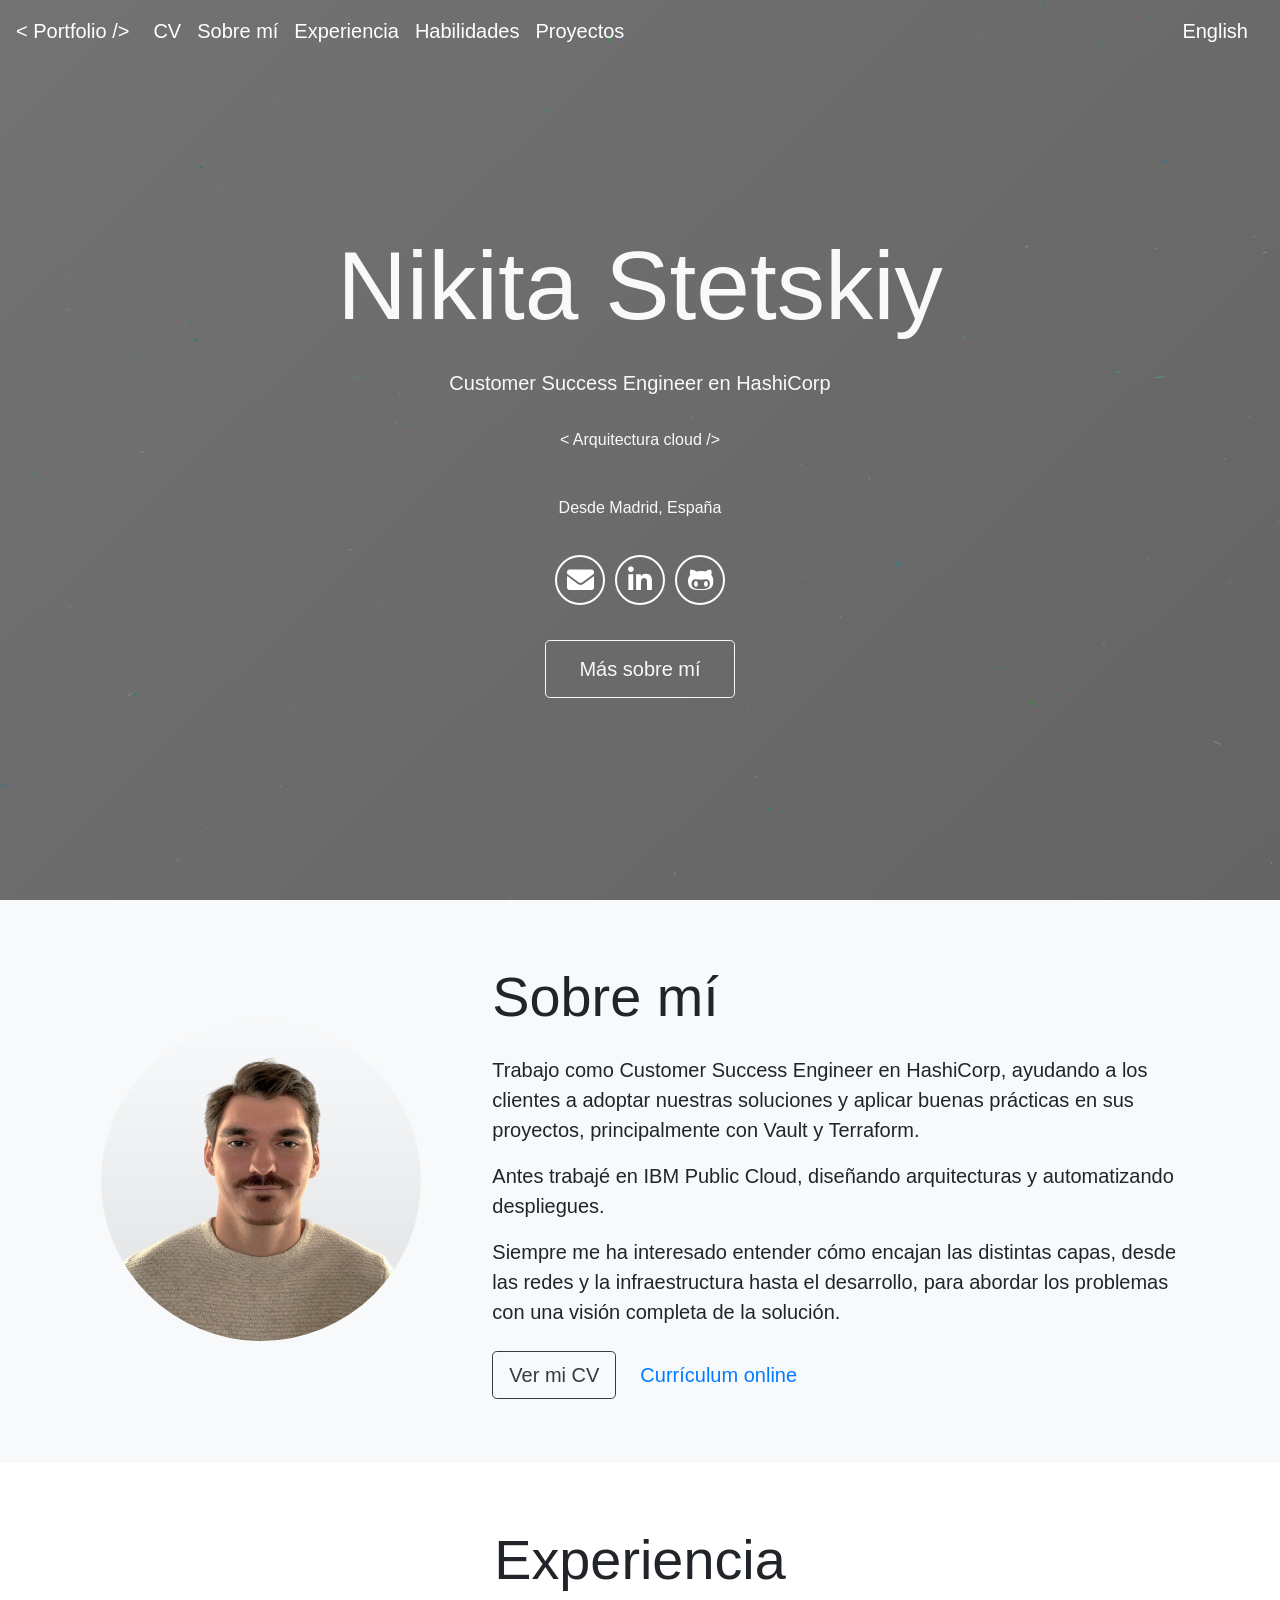
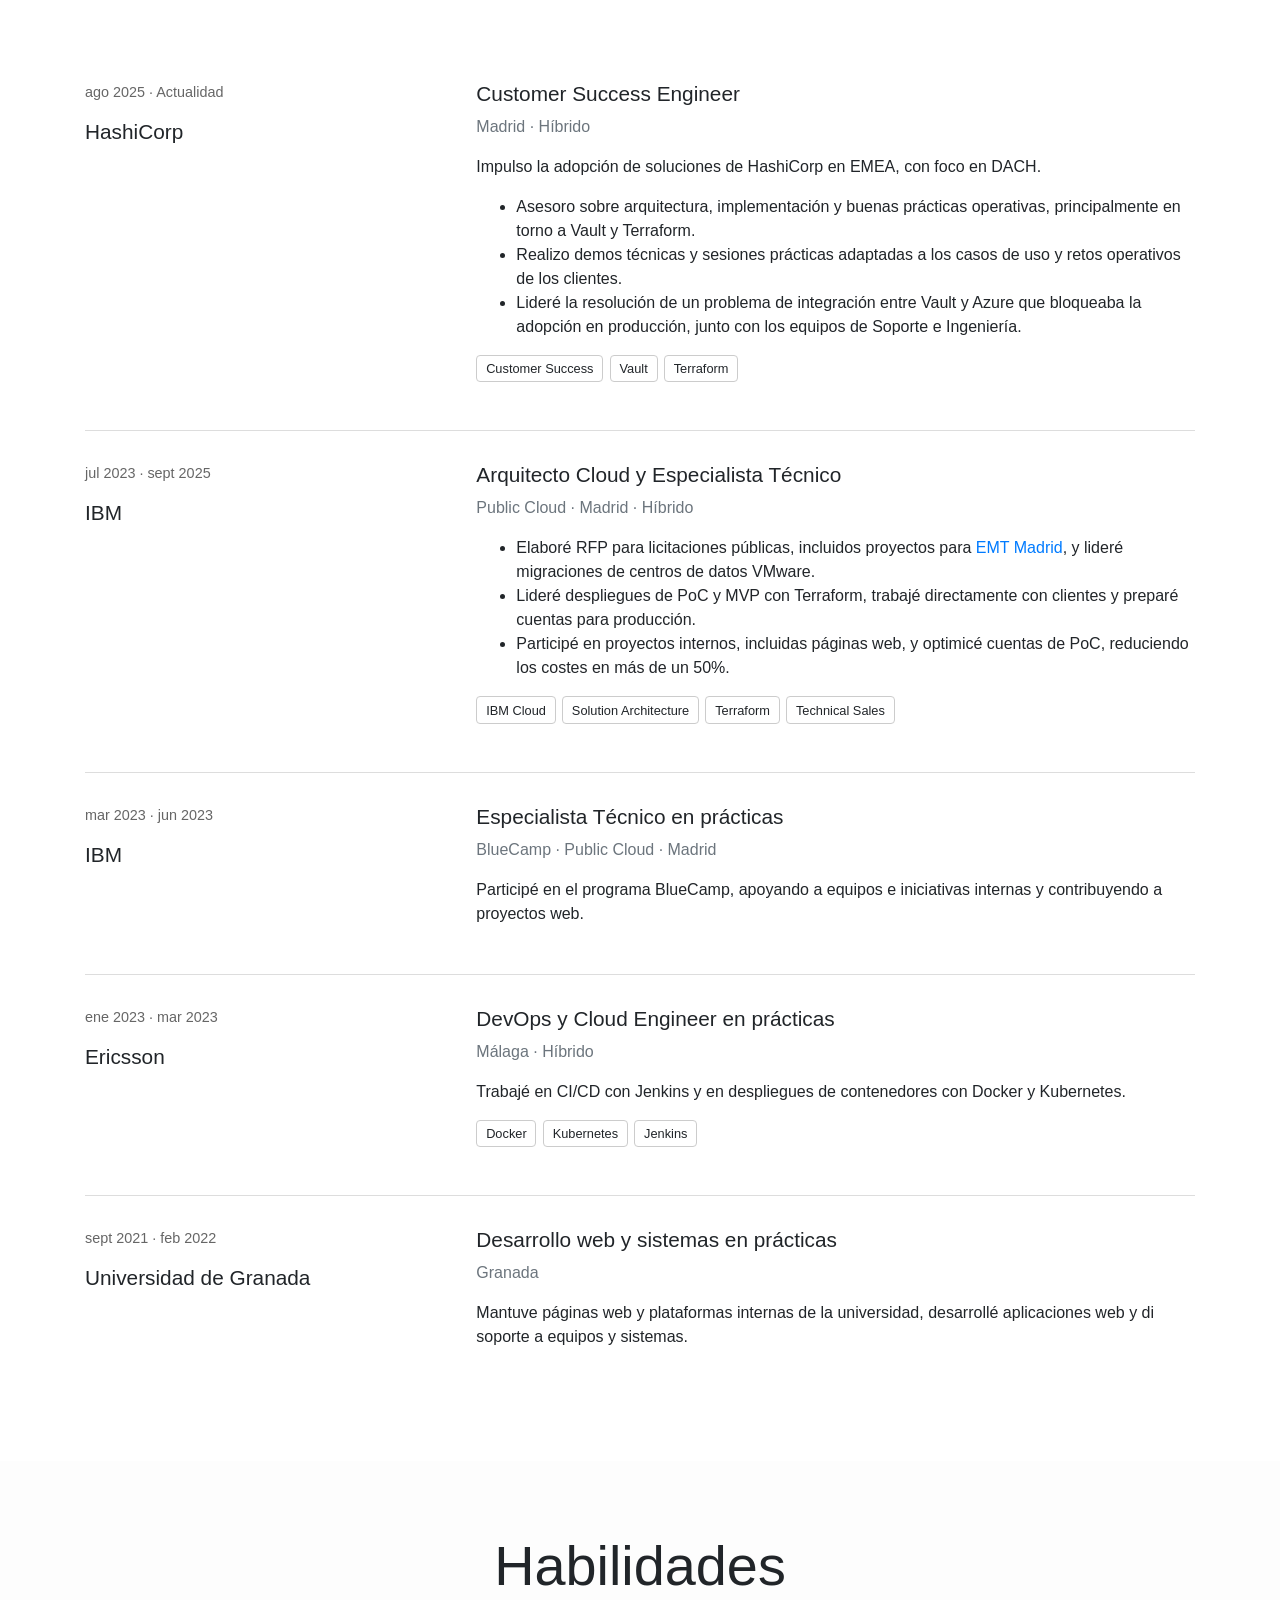
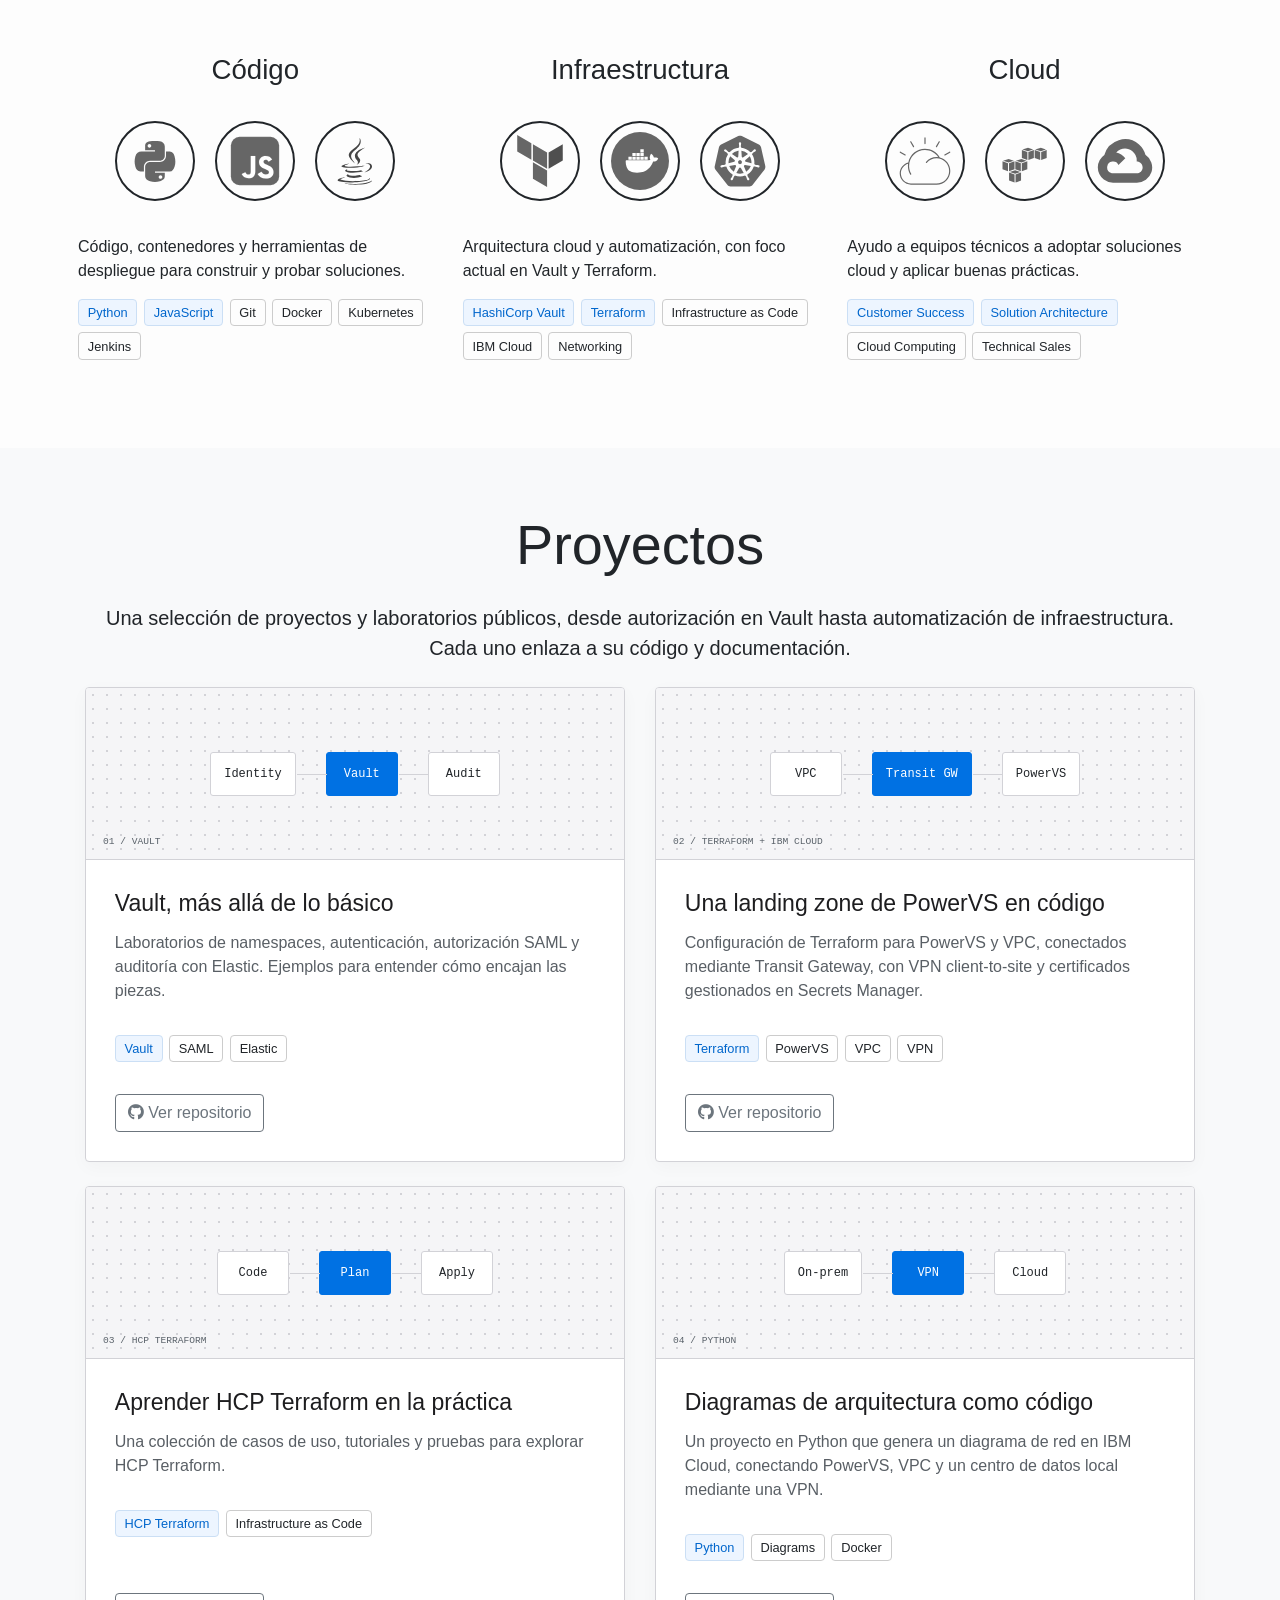
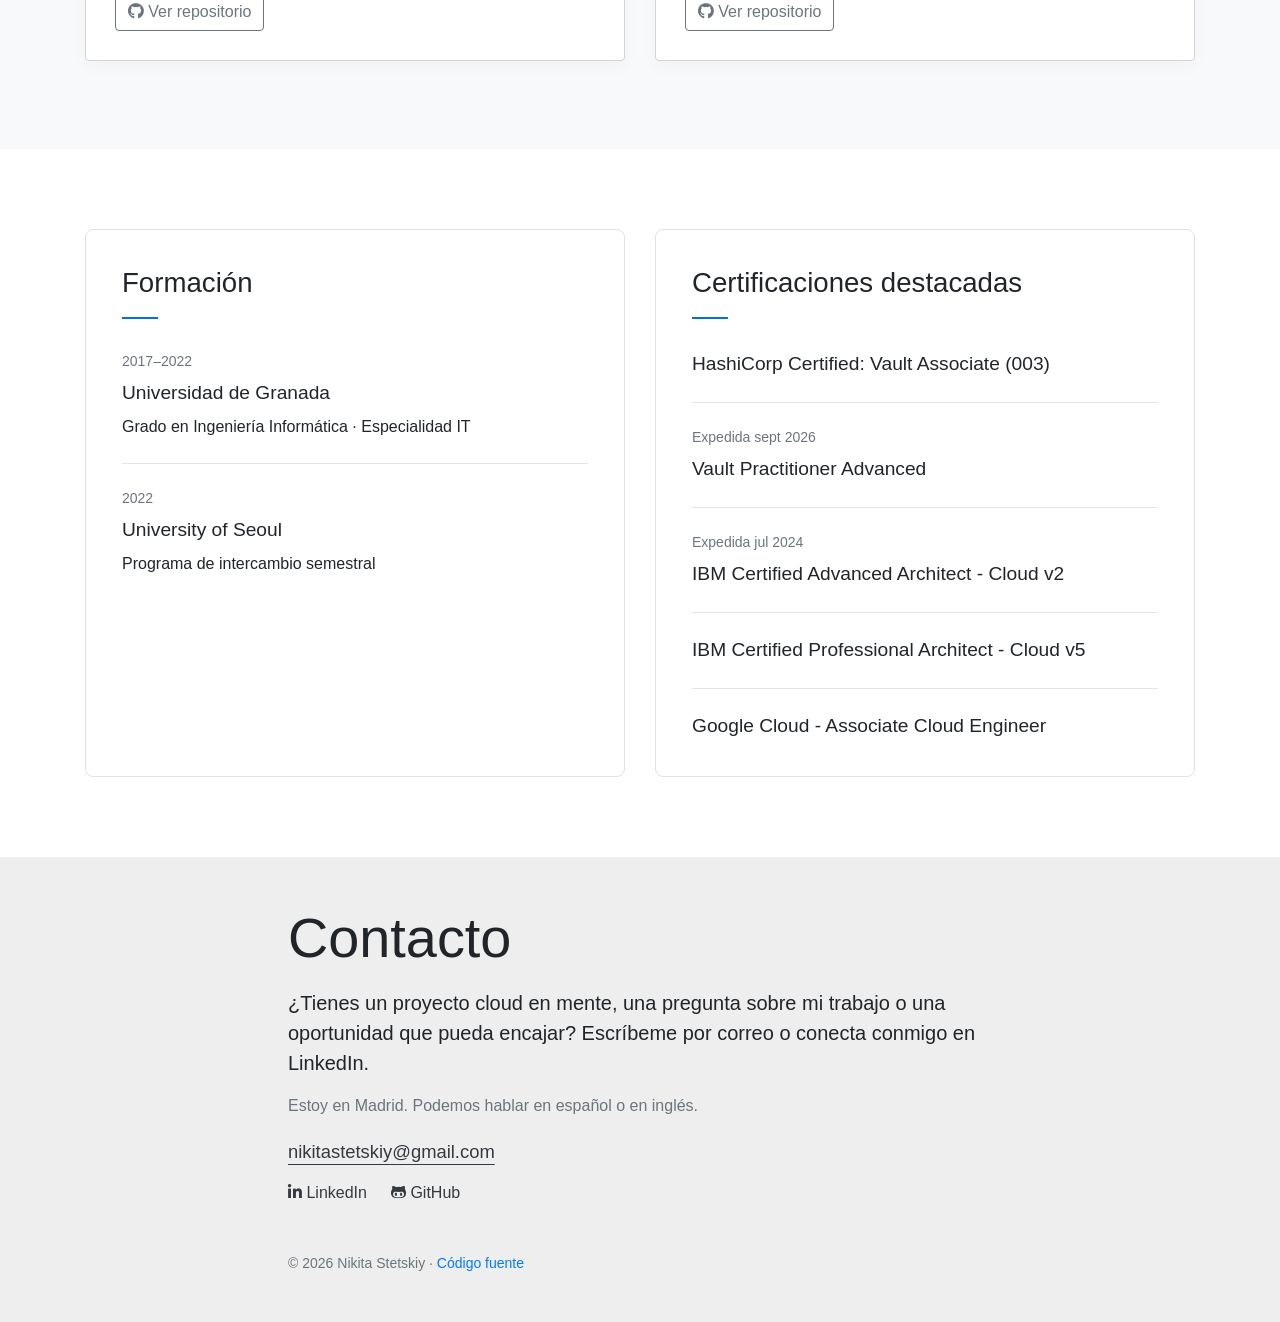
==== commit 20ff1885: "Publish portfolio from a88842c7e99430e9d411783b93851ba4838501a6" ====
--- a/es/index.html
+++ b/es/index.html
@@ -24,13 +24,13 @@
     <meta name="twitter:title" content="Nikita Stetskiy | Customer Success Engineer en HashiCorp" />
     <meta name="twitter:description" content="Nikita Stetskiy, Customer Success Engineer en HashiCorp. Arquitectura cloud, Vault, Terraform y proyectos de infraestructura. Madrid, EMEA y DACH." />
     <script type="application/ld+json">{"@context":"https://schema.org","@type":"ProfilePage","url":"https://nikitastetskiy.github.io/es/","inLanguage":"es","mainEntity":{"@type":"Person","name":"Nikita Stetskiy","url":"https://nikitastetskiy.github.io/","jobTitle":"Customer Success Engineer","worksFor":{"@type":"Organization","name":"HashiCorp"},"sameAs":["https://www.linkedin.com/in/nikitastetskiy/","https://github.com/nikitastetskiy"],"knowsAbout":["Cloud Computing","HashiCorp Vault","Terraform","Customer Success","Infrastructure as Code"]}}</script>
-    <script type="module" crossorigin src="/assets/index-h52QxOZ3.js"></script>
+    <script type="module" crossorigin src="/assets/index-BfOuv1u7.js"></script>
     <link rel="stylesheet" crossorigin href="/assets/index-DWDdwY12.css">
   </head>
   <body>
     <noscript
       ><style>.navbar-toggler{display:none!important}.navbar-collapse{display:block!important}.navbar{background:#eaedef!important;position:static!important}.navbar .brand,.navbar .nav-link{color:#343a40!important}</style></noscript
     >
-    <div id="root"><a class="skip-link" href="#main">Ir al contenido</a><header><nav class="navbar navbar-expand-lg navbar-light fixed-top navbar-transparent" aria-label="Navegación principal"><a class="navbar-brand brand" href="/es/#home">&lt; Portfolio /&gt;</a><button class="navbar-toggler toggler" type="button" aria-expanded="false" aria-controls="site-navigation" aria-label="Menú"><span class="navbar-toggler-icon"></span></button><div id="site-navigation" class="collapse navbar-collapse "><div class="navbar-nav mr-auto"><a class="nav-link lead" href="/resume.pdf" target="_blank" rel="noopener noreferrer">CV</a><a class="nav-link lead" href="#aboutme">Sobre mí</a><a class="nav-link lead" href="#experience">Experiencia</a><a class="nav-link lead" href="#skills">Habilidades</a><a class="nav-link lead" href="#projects">Proyectos</a></div><a class="nav-link lead language-link" href="/" lang="en" hrefLang="en">English</a></div></nav></header><main id="main" tabindex="-1"><section id="home" aria-labelledby="hero-name" style="background:linear-gradient(136deg,#FFFFFF, #3D3D3D, #000000);background-size:1200% 1200%" class="jumbotron jumbotron-fluid title bg-transparent bgstyle text-light min-vh-100 d-flex align-content-center align-items-center flex-wrap m-0"><canvas class="text-mix-star starfield" aria-hidden="true"></canvas><div class="container text-center text-mix"><h1 id="hero-name" class="display-1">Nikita Stetskiy</h1><div class="p-3"><p class="lead typist mb-0">Customer Success Engineer<!-- --> <!-- -->en<!-- --> HashiCorp</p></div><div class="hero-tagline"><span class="sr-only">Arquitectura cloud. Infraestructura como código. Vault y Terraform. De la idea a una solución que funciona</span><span aria-hidden="true">&lt; <!-- -->Arquitectura cloud<!-- --> /&gt;</span></div><p class="mt-3 mb-0">Desde Madrid, España</p><div class="header-icons"><a aria-label="Escríbeme" href="mailto:nikitastetskiy@gmail.com"><i class="icon fa fa-envelope" aria-hidden="true"></i></a><a class="" href="https://www.linkedin.com/in/nikitastetskiy/" target="_blank" rel="noopener noreferrer"><span class="sr-only">LinkedIn</span><i class="icon fab fa-linkedin-in" aria-hidden="true"></i></a><a class="" href="https://github.com/nikitastetskiy" target="_blank" rel="noopener noreferrer"><span class="sr-only">GitHub</span><i class="icon fab fa-github-alt" aria-hidden="true"></i></a></div><a class="btn btn-outline-light btn-lg hero-about" href="#aboutme">Más sobre mí</a></div></section><section id="aboutme" class="jumbotron jumbotron-fluid m-0 bg-light"><div class="container"><div class="about-layout"><div class="about-portrait"><img class="border-secondary rounded-circle pic" src="/assets/profile-B7KHsYdh.png" alt="Nikita Stetskiy" width="500" height="500" loading="lazy"/></div><div class="about-copy"><h2 class="display-4 mb-4">Sobre mí</h2><p class="lead">Trabajo como Customer Success Engineer en HashiCorp, ayudando a los clientes a adoptar nuestras soluciones y aplicar buenas prácticas en sus proyectos, principalmente con Vault y Terraform.</p><p class="lead">Antes trabajé en IBM Public Cloud, diseñando arquitecturas y automatizando despliegues.</p><p class="lead">Siempre me ha interesado entender cómo encajan las distintas capas, desde las redes y la infraestructura hasta el desarrollo, para abordar los problemas con una visión completa de la solución.</p><p class="about-actions lead mt-4 mb-0"><a class="btn btn-outline-dark btn-lg" href="/resume.pdf" target="_blank" rel="noopener noreferrer">CV</a><a href="/es/resume/">Currículum online</a></p></div></div></div></section><section id="experience" class="jumbotron jumbotron-fluid m-0 bg-white"><div class="container"><h2 class="display-4 pb-5 text-center">Experiencia</h2><div class="experience-list"><article class="experience-entry"><div class="experience-meta"><p><time dateTime="2025-08">ago 2025</time> ·<!-- --> <!-- -->Actualidad</p><h3>HashiCorp</h3></div><div><h3>Customer Success Engineer</h3><p class="text-muted">Madrid · Híbrido</p><p>Impulso la adopción de soluciones de HashiCorp en EMEA, con foco en DACH.</p><ul><li>Asesoro sobre arquitectura, implementación y buenas prácticas operativas, principalmente en torno a Vault y Terraform.</li><li>Realizo demos técnicas y sesiones prácticas adaptadas a los casos de uso y retos operativos de los clientes.</li><li>Lideré la resolución de un problema de integración entre Vault y Azure que bloqueaba la adopción en producción, junto con los equipos de Soporte e Ingeniería.</li></ul><ul class="skill-tags"><li>Customer Success</li><li>Vault</li><li>Terraform</li></ul></div></article><article class="experience-entry"><div class="experience-meta"><p><time dateTime="2023-07">jul 2023</time> ·<!-- --> <time dateTime="2025-09">sept 2025</time></p><h3>IBM</h3></div><div><h3>Arquitecto Cloud y Especialista Técnico</h3><p class="text-muted">Public Cloud · Madrid · Híbrido</p><ul><li>Elaboré RFP para licitaciones públicas, incluidos proyectos para <a class="" href="https://es.newsroom.ibm.com/announcements?item=122846" target="_blank" rel="noopener noreferrer">EMT Madrid</a>, y lideré migraciones de centros de datos VMware.</li><li>Lideré despliegues de PoC y MVP con Terraform, trabajé directamente con clientes y preparé cuentas para producción.</li><li>Participé en proyectos internos, incluidas páginas web, y optimicé cuentas de PoC, reduciendo los costes en más de un 50%.</li></ul><ul class="skill-tags"><li>IBM Cloud</li><li>Solution Architecture</li><li>Terraform</li><li>Technical Sales</li></ul></div></article><article class="experience-entry"><div class="experience-meta"><p><time dateTime="2023-03">mar 2023</time> ·<!-- --> <time dateTime="2023-06">jun 2023</time></p><h3>IBM</h3></div><div><h3>Especialista Técnico en prácticas</h3><p class="text-muted">BlueCamp · Public Cloud · Madrid</p><p>Participé en el programa BlueCamp, apoyando a equipos e iniciativas internas y contribuyendo a proyectos web.</p></div></article><article class="experience-entry"><div class="experience-meta"><p><time dateTime="2023-01">ene 2023</time> ·<!-- --> <time dateTime="2023-03">mar 2023</time></p><h3>Ericsson</h3></div><div><h3>DevOps y Cloud Engineer en prácticas</h3><p class="text-muted">Málaga · Híbrido</p><p>Trabajé en CI/CD con Jenkins y en despliegues de contenedores con Docker y Kubernetes.</p><ul class="skill-tags"><li>Docker</li><li>Kubernetes</li><li>Jenkins</li></ul></div></article><article class="experience-entry"><div class="experience-meta"><p><time dateTime="2021-09">sept 2021</time> ·<!-- --> <time dateTime="2022-02">feb 2022</time></p><h3>Universidad de Granada</h3></div><div><h3>Desarrollo web y sistemas en prácticas</h3><p class="text-muted">Granada</p><p>Mantuve páginas web y plataformas internas de la universidad, desarrollé aplicaciones web y di soporte a equipos y sistemas.</p></div></article></div></div></section><section id="skills" class="jumbotron jumbotron-fluid m-0"><div class="container p-2"><h2 class="display-4 pb-4 text-center">Habilidades</h2><div class="row skills-grid"><div class="col-md-4 skill-group"><div class="tech text-center"><h3 class="pb-3">Código</h3><div class="icons"><img src="data:image/svg+xml,%3c?xml%20version=&#x27;1.0&#x27;%20encoding=&#x27;utf-8&#x27;?%3e%3c!DOCTYPE%20svg%20PUBLIC%20&#x27;-//W3C//DTD%20SVG%201.1//EN&#x27;%20&#x27;http://www.w3.org/Graphics/SVG/1.1/DTD/svg11.dtd&#x27;%3e%3c!--%20Uploaded%20to:%20SVG%20Repo,%20www.svgrepo.com,%20Generator:%20SVG%20Repo%20Mixer%20Tools%20--%3e%3csvg%20width=&#x27;800px&#x27;%20height=&#x27;800px&#x27;%20viewBox=&#x27;0%200%2032%2032&#x27;%20version=&#x27;1.1&#x27;%20xmlns=&#x27;http://www.w3.org/2000/svg&#x27;%20xmlns:xlink=&#x27;http://www.w3.org/1999/xlink&#x27;%3e%3cpath%20fill=&#x27;%23666666&#x27;%20d=&#x27;M13.275%2015.88h5.417c1.508%200%202.712-1.241%202.712-2.756v-5.164c0-1.47-1.24-2.574-2.712-2.819-0.932-0.155-1.898-0.226-2.825-0.221s-1.813%200.083-2.592%200.221c-2.295%200.405-2.712%201.254-2.712%202.819v2.067h5.423v0.689h-7.459c-1.576%200-2.956%200.947-3.388%202.75-0.498%202.066-0.52%203.355%200%205.512%200.385%201.606%201.306%202.75%202.882%202.75h1.865v-2.478c0-1.79%201.549-3.369%203.388-3.369zM12.933%208.649c-0.562%200-1.018-0.461-1.018-1.030%200-0.572%200.455-1.037%201.018-1.037%200.56%200%201.018%200.465%201.018%201.037%200%200.57-0.457%201.030-1.018%201.030zM26.826%2013.465c-0.389-1.569-1.133-2.75-2.712-2.75h-2.035v2.408c0%201.867-1.583%203.439-3.388%203.439h-5.417c-1.484%200-2.712%201.27-2.712%202.756v5.164c0%201.47%201.278%202.334%202.712%202.756%201.717%200.505%203.363%200.596%205.417%200%201.365-0.395%202.712-1.191%202.712-2.756v-2.067h-5.417v-0.689h8.129c1.576%200%202.163-1.099%202.712-2.75%200.566-1.699%200.542-3.332%200-5.512zM19.033%2023.794c0.562%200%201.018%200.461%201.018%201.030%200%200.572-0.456%201.037-1.018%201.037-0.56%200-1.018-0.465-1.018-1.037%200-0.57%200.457-1.030%201.018-1.030z&#x27;%3e%3c/path%3e%3c/svg%3e" alt="Python" title="Python" width="60" height="60" loading="lazy"/></div><div class="icons"><img src="data:image/svg+xml,%3csvg%20xmlns=&#x27;http://www.w3.org/2000/svg&#x27;%20aria-label=&#x27;JavaScript&#x27;%20role=&#x27;img&#x27;%20viewBox=&#x27;-51.2%20-51.2%20614.40%20614.40&#x27;%20fill=&#x27;%23ffffff&#x27;%20stroke=&#x27;%23ffffff&#x27;%3e%3cg%20id=&#x27;SVGRepo_bgCarrier&#x27;%20stroke-width=&#x27;0&#x27;%3e%3c/g%3e%3cg%20id=&#x27;SVGRepo_tracerCarrier&#x27;%20stroke-linecap=&#x27;round&#x27;%20stroke-linejoin=&#x27;round&#x27;%3e%3c/g%3e%3cg%20id=&#x27;SVGRepo_iconCarrier&#x27;%3e%3crect%20width=&#x27;512&#x27;%20height=&#x27;512&#x27;%20rx=&#x27;15%25&#x27;%20fill=&#x27;%23666666&#x27;%3e%3c/rect%3e%3cpath%20d=&#x27;M324%20370c10%2017%2024%2029%2047%2029c20%200%2033-10%2033%20-24c0-16%20-13%20-22%20-35%20-32l-12-5c-35-15%20-58%20-33%20-58%20-72c0-36%2027%20-64%2070%20-64c31%200%2053%2011%2068%2039l-37%2024c-8-15%20-17%20-21%20-31%20-21c-14%200-23%209%20-23%2021c0%2014%209%2020%2030%2029l12%205c41%2018%2064%2035%2064%2076c0%2043-34%2067%20-80%2067c-45%200-74%20-21%20-88%20-49zm-170%204c8%2013%2014%2025%2031%2025c16%200%2026-6%2026%20-30V203h48v164c0%2050-29%2072%20-72%2072c-39%200-61%20-20%20-72%20-44z&#x27;%3e%3c/path%3e%3c/g%3e%3c/svg%3e" alt="JavaScript" title="JavaScript" width="60" height="60" loading="lazy"/></div><div class="icons"><img src="data:image/svg+xml,%3c?xml%20version=&#x27;1.0&#x27;%20encoding=&#x27;utf-8&#x27;?%3e%3c!DOCTYPE%20svg%20PUBLIC%20&#x27;-//W3C//DTD%20SVG%201.1//EN&#x27;%20&#x27;http://www.w3.org/Graphics/SVG/1.1/DTD/svg11.dtd&#x27;%3e%3c!--%20Uploaded%20to:%20SVG%20Repo,%20www.svgrepo.com,%20Generator:%20SVG%20Repo%20Mixer%20Tools%20--%3e%3csvg%20width=&#x27;800px&#x27;%20height=&#x27;800px&#x27;%20viewBox=&#x27;0%200%2032%2032&#x27;%20version=&#x27;1.1&#x27;%20xmlns=&#x27;http://www.w3.org/2000/svg&#x27;%20xmlns:xlink=&#x27;http://www.w3.org/1999/xlink&#x27;%3e%3cpath%20fill=&#x27;%23444444&#x27;%20d=&#x27;M12.557%2023.22c0%200-0.982%200.571%200.699%200.765%202.037%200.232%203.079%200.199%205.324-0.226%200%200%200.59%200.37%201.415%200.691-5.033%202.157-11.39-0.125-7.437-1.23zM11.942%2020.405c0%200-1.102%200.816%200.581%200.99%202.176%200.224%203.895%200.243%206.869-0.33%200%200%200.411%200.417%201.058%200.645-6.085%201.779-12.863%200.14-8.508-1.305zM17.127%2015.63c1.24%201.428-0.326%202.713-0.326%202.713s3.149-1.625%201.703-3.661c-1.351-1.898-2.386-2.841%203.221-6.093%200%200-8.801%202.198-4.598%207.042zM23.783%2025.302c0%200%200.727%200.599-0.801%201.062-2.905%200.88-12.091%201.146-14.643%200.035-0.917-0.399%200.803-0.953%201.344-1.069%200.564-0.122%200.887-0.1%200.887-0.1-1.020-0.719-6.594%201.411-2.831%202.021%2010.262%201.664%2018.706-0.749%2016.044-1.95zM13.029%2017.489c0%200-4.673%201.11-1.655%201.513%201.274%200.171%203.814%200.132%206.181-0.066%201.934-0.163%203.876-0.51%203.876-0.51s-0.682%200.292-1.175%200.629c-4.745%201.248-13.911%200.667-11.272-0.609%202.232-1.079%204.046-0.956%204.046-0.956zM21.412%2022.174c4.824-2.506%202.593-4.915%201.037-4.591-0.382%200.079-0.552%200.148-0.552%200.148s0.142-0.222%200.412-0.318c3.079-1.083%205.448%203.193-0.994%204.887-0%200%200.075-0.067%200.097-0.126zM18.503%203.337c0%200%202.671%202.672-2.534%206.781-4.174%203.296-0.952%205.176-0.002%207.323-2.436-2.198-4.224-4.133-3.025-5.934%201.761-2.644%206.638-3.925%205.56-8.17zM13.503%2028.966c4.63%200.296%2011.74-0.164%2011.908-2.355%200%200-0.324%200.831-3.826%201.49-3.952%200.744-8.826%200.657-11.716%200.18%200%200%200.592%200.49%203.635%200.685z&#x27;%3e%3c/path%3e%3c/svg%3e" alt="Java" title="Java" width="60" height="60" loading="lazy"/></div></div><p>Código, contenedores y herramientas de despliegue para construir y probar soluciones.</p><ul class="skill-tags"><li class="tag-highlight">Python</li><li class="tag-highlight">JavaScript</li><li>Git</li><li>Docker</li><li>Kubernetes</li><li>Jenkins</li></ul></div><div class="col-md-4 skill-group"><div class="tech text-center"><h3 class="pb-3">Infraestructura</h3><div class="icons"><img src="data:image/svg+xml,%3csvg%20width=&#x27;180px&#x27;%20height=&#x27;180px&#x27;%20viewBox=&#x27;-34.96%20-17.505%20325.92%20325.92&#x27;%20version=&#x27;1.1&#x27;%20xmlns=&#x27;http://www.w3.org/2000/svg&#x27;%20xmlns:xlink=&#x27;http://www.w3.org/1999/xlink&#x27;%20preserveAspectRatio=&#x27;xMidYMid&#x27;%20fill=&#x27;%23000000&#x27;%3e%3cg%20id=&#x27;SVGRepo_bgCarrier&#x27;%20stroke-width=&#x27;0&#x27;%3e%3c/g%3e%3cg%20id=&#x27;SVGRepo_tracerCarrier&#x27;%20stroke-linecap=&#x27;round&#x27;%20stroke-linejoin=&#x27;round&#x27;%3e%3c/g%3e%3cg%20id=&#x27;SVGRepo_iconCarrier&#x27;%3e%3cg%3e%3cpolygon%20fill=&#x27;%234f4f4f&#x27;%20points=&#x27;176.485057%20188.994162%20256.000302%20143.127442%20256.000302%2051.2485453%20176.485057%2097.2122358&#x27;%3e%3c/polygon%3e%3cpath%20d=&#x27;M88.2425283,51.2485453%20L167.757774,97.2122358%20L167.757774,188.994162%20L88.2425283,143.078957%20M0,91.8304113%20L79.5152453,137.745617%20L79.5152453,45.9152057%20L0,0%20M88.2425283,244.994228%20L167.757774,290.909434%20L167.757774,199.079023%20L88.2425283,153.163817&#x27;%20fill=&#x27;%23666666&#x27;%3e%3c/path%3e%3c/g%3e%3c/g%3e%3c/svg%3e" alt="Terraform" title="Terraform" width="60" height="60" loading="lazy"/></div><div class="icons"><img src="data:image/svg+xml,%3c?xml%20version=&#x27;1.0&#x27;%20encoding=&#x27;utf-8&#x27;?%3e%3c!--%20Uploaded%20to:%20SVG%20Repo,%20www.svgrepo.com,%20Generator:%20SVG%20Repo%20Mixer%20Tools%20--%3e%3csvg%20width=&#x27;800px&#x27;%20height=&#x27;800px&#x27;%20viewBox=&#x27;0%200%201024%201024&#x27;%20xmlns=&#x27;http://www.w3.org/2000/svg&#x27;%3e%3ccircle%20cx=&#x27;512&#x27;%20cy=&#x27;512&#x27;%20r=&#x27;512&#x27;%20style=&#x27;fill:%23666666&#x27;/%3e%3cpath%20d=&#x27;M827.3%20461.5c-1.6-1.3-16.1-12.2-46.7-12.2-8.1%200-16.2.6-24.2%202.1-5.9-40.7-39.5-60.5-41-61.4l-8.2-4.8-5.4%207.8c-6.8%2010.5-11.7%2022-14.6%2034.2-5.5%2023.2-2.2%2045%209.6%2063.6-14.2%207.9-37.1%209.9-41.7%2010H277c-9.9%200-17.9%208-17.9%2017.9-.4%2033.1%205.2%2066%2016.5%2097.1%2013%2034.2%2032.4%2059.3%2057.6%2074.7%2028.2%2017.3%2074.1%2027.2%20126.2%2027.2%2023.5.1%2047-2.1%2070.1-6.4%2032.1-5.9%2063-17.1%2091.4-33.2%2023.4-13.6%2044.5-30.8%2062.4-51.1%2029.9-33.9%2047.8-71.7%2061.1-105.2h5.3c32.8%200%2053-13.1%2064.1-24.1%207.4-7%2013.2-15.5%2016.9-25l2.3-6.9-5.7-4.3zM312%20489.9h50.7c2.4%200%204.4-2%204.4-4.4v-45.1c0-2.4-2-4.4-4.4-4.5H312c-2.4%200-4.4%202-4.4%204.4v45.2c0%202.5%202%204.4%204.4%204.4m69.9%200h50.7c2.4%200%204.4-2%204.4-4.4v-45.1c0-2.4-2-4.4-4.4-4.5h-50.7c-2.5%200-4.5%202-4.5%204.5v45.1c0%202.5%202%204.4%204.5%204.4m70.8.1h50.7c2.4%200%204.4-2%204.4-4.4v-45.1c0-2.4-2-4.4-4.4-4.5h-50.7c-2.4%200-4.4%202-4.4%204.4v45.2c0%202.4%202%204.3%204.4%204.4m70.1%200h50.7c2.4%200%204.4-2%204.5-4.4v-45.1c0-2.5-2-4.5-4.5-4.5h-50.7c-2.4%200-4.4%202-4.4%204.4v45.2c0%202.4%201.9%204.4%204.4%204.4m-141-65h50.7c2.4%200%204.4-2%204.4-4.5v-45.1c0-2.4-2-4.4-4.4-4.4h-50.7c-2.5%200-4.4%202-4.5%204.4v45.1c.1%202.5%202.1%204.5%204.5%204.5m70.9%200h50.7c2.4%200%204.4-2%204.4-4.5v-45.1c0-2.4-2-4.4-4.4-4.4h-50.7c-2.4%200-4.4%202-4.4%204.4v45.1c0%202.5%202%204.5%204.4%204.5m70.1%200h50.7c2.5%200%204.4-2%204.5-4.5v-45.1c0-2.5-2-4.4-4.5-4.4h-50.7c-2.4%200-4.4%202-4.4%204.4v45.1c0%202.5%201.9%204.5%204.4%204.5m0-64.9h50.7c2.5%200%204.5-2%204.5-4.5v-45.2c0-2.4-2-4.4-4.5-4.4h-50.7c-2.4%200-4.4%202-4.4%204.4v45.2c0%202.5%201.9%204.5%204.4%204.5M593.4%20490h50.7c2.4%200%204.4-2%204.4-4.4v-45.1c0-2.5-2-4.4-4.4-4.5h-50.7c-2.4%200-4.4%202-4.4%204.4v45.2c0%202.4%202%204.4%204.4%204.4&#x27;%20style=&#x27;fill:%23fff&#x27;/%3e%3c/svg%3e" alt="Docker" title="Docker" width="60" height="60" loading="lazy"/></div><div class="icons"><img src="data:image/svg+xml,%3c?xml%20version=&#x27;1.0&#x27;%20encoding=&#x27;utf-8&#x27;?%3e%3c!--%20Uploaded%20to:%20SVG%20Repo,%20www.svgrepo.com,%20Generator:%20SVG%20Repo%20Mixer%20Tools%20--%3e%3csvg%20width=&#x27;800px&#x27;%20height=&#x27;800px&#x27;%20viewBox=&#x27;0%200%2016%2016&#x27;%20xmlns=&#x27;http://www.w3.org/2000/svg&#x27;%20fill=&#x27;none&#x27;%3e%3cpath%20fill=&#x27;%23666666&#x27;%20fill-rule=&#x27;evenodd&#x27;%20d=&#x27;M5.374%2015c-.335%200-.66-.153-.874-.431l-3.254-4.172a1.15%201.15%200%2001-.214-.978l1.165-5.207c.074-.345.298-.623.605-.776l4.715-2.32c.15-.078.317-.116.485-.116.168%200%20.335.038.485.115L13.2%203.426c.308.153.532.432.606.777l1.165%205.207c.074.345%200%20.7-.214.978L11.5%2014.566c-.214.268-.54.434-.875.434h-5.25zm7.718-5.835l.031.008a.308.308%200%2001.26.371.306.306%200%2001-.396.223h-.004l-.003-.001-.003-.001-.03-.007-.05-.01a2.548%202.548%200%2001-.274-.106%202.87%202.87%200%2000-.533-.156.242.242%200%2000-.171.063%204.76%204.76%200%2000-.131-.023%203.972%203.972%200%2001-1.764%202.212c.015.042.032.083.051.123a.239.239%200%2000-.023.18c.074.17.165.332.271.484.06.078.114.16.164.244l.028.057.012.025a.306.306%200%2001-.381.44.307.307%200%2001-.172-.18%202.608%202.608%200%2000-.01-.02l-.028-.058a2.545%202.545%200%2001-.089-.28%202.835%202.835%200%2000-.21-.512.242.242%200%2000-.156-.095%205.926%205.926%200%2001-.03-.053l-.035-.064a3.97%203.97%200%2001-2.824-.007l-.069.125a.249.249%200%2000-.132.064c-.104.17-.184.355-.237.548a2.525%202.525%200%2001-.088.28l-.025.05-.013.027v.001a.307.307%200%2011-.553-.261l.014-.03.026-.052c.05-.085.104-.166.164-.244.108-.156.2-.322.277-.496a.302.302%200%2000-.028-.173l.056-.133A3.972%203.972%200%20014.22%209.532l-.134.023a.34.34%200%2000-.176-.062%202.872%202.872%200%2000-.533.156c-.09.04-.181.075-.274.105l-.05.011-.03.007H3.02l-.002.002h-.005a.308.308%200%2001-.397-.349.306.306%200%2001.261-.245l.004-.001h.003l.006-.002c.024-.006.054-.014.076-.018.097-.013.195-.021.293-.023.186-.013.37-.043.549-.09a.422.422%200%2000.131-.133l.128-.037a3.938%203.938%200%2001.624-2.752l-.097-.087a.338.338%200%2000-.062-.176%202.854%202.854%200%2000-.455-.319%202.557%202.557%200%2001-.254-.148%201.129%201.129%200%2001-.063-.05l-.004-.004a.323.323%200%2001-.076-.45.295.295%200%2001.244-.107.365.365%200%2001.213.08l.022.017c.016.013.034.026.046.037.071.067.139.139.202.213.125.137.263.262.412.372.056.03.121.036.182.018l.11.078a3.938%203.938%200%20012.552-1.224l.007-.129a.332.332%200%2000.1-.157%202.844%202.844%200%2000-.034-.554%202.555%202.555%200%2001-.042-.29v-.053-.025-.004-.004A.306.306%200%20018%202.82a.308.308%200%2001.306.337v.087a2.53%202.53%200%2001-.041.29%202.85%202.85%200%2000-.035.553.242.242%200%2000.1.153v.007l.007.13c.967.087%201.87.522%202.54%201.223l.116-.083a.34.34%200%2000.186-.02c.149-.11.287-.235.412-.373a2.53%202.53%200%2001.202-.213l.051-.04.017-.014a.308.308%200%2001.472.388.307.307%200%2001-.09.09c-.008.005-.017.012-.025.02l-.043.033a2.549%202.549%200%2001-.254.148%202.865%202.865%200%2000-.455.32.24.24%200%2000-.058.172%204.458%204.458%200%2001-.05.044l-.058.053c.542.806.769%201.783.637%202.745l.123.036c.031.056.077.101.132.132.18.048.364.078.55.09.097.003.195.01.292.024l.058.013zm-2.875-3.1l-1.308.925-.004-.002a.27.27%200%2001-.43-.205v-.001l-.091-1.598a3.183%203.183%200%20011.833.882zM7.754%207.818h.492l.306.381-.11.476L8%208.886l-.443-.213-.11-.475.307-.381zM7.29%205.24c.107-.024.216-.043.326-.056l-.09%201.6-.008.004a.268.268%200%2001-.293.256.27.27%200%2001-.135-.05l-.002.001-1.316-.93c.419-.41.945-.696%201.518-.825zM5.296%206.663l1.201%201.071-.001.007a.269.269%200%2001-.106.462l-.001.005-1.54.443a3.134%203.134%200%2001.447-1.988zm1.608%202.846l-.612%201.474a3.16%203.16%200%2001-1.27-1.586L6.6%209.13l.003.003a.265.265%200%2001.18.029.27.27%200%2001.117.341l.004.006zm1.806%201.896c-.572.13-1.17.1-1.726-.088l.777-1.4h.001a.27.27%200%2001.475-.001h.006l.779%201.402a3.286%203.286%200%2001-.312.087zm1.004-.416L9.096%209.5l.001-.003a.269.269%200%2001.296-.37l.003-.004%201.593.269a3.147%203.147%200%2001-1.275%201.597zm1.442-2.343L9.61%208.201l-.002-.006a.27.27%200%2001-.185-.343.27.27%200%2001.08-.12L9.5%207.73l1.195-1.067c.366.594.527%201.29.46%201.983z&#x27;%20clip-rule=&#x27;evenodd&#x27;/%3e%3c/svg%3e" alt="Kubernetes" title="Kubernetes" width="60" height="60" loading="lazy"/></div></div><p>Arquitectura cloud y automatización, con foco actual en Vault y Terraform.</p><ul class="skill-tags"><li class="tag-highlight">HashiCorp Vault</li><li class="tag-highlight">Terraform</li><li>Infrastructure as Code</li><li>IBM Cloud</li><li>Networking</li></ul></div><div class="col-md-4 skill-group"><div class="tech text-center"><h3 class="pb-3">Cloud</h3><div class="icons"><img src="data:image/svg+xml,%3csvg%20fill=&#x27;%23666666&#x27;%20version=&#x27;1.1&#x27;%20id=&#x27;Layer_1&#x27;%20xmlns=&#x27;http://www.w3.org/2000/svg&#x27;%20xmlns:xlink=&#x27;http://www.w3.org/1999/xlink&#x27;%20viewBox=&#x27;-1.6%20-1.6%2035.20%2035.20&#x27;%20xml:space=&#x27;preserve&#x27;%20stroke=&#x27;%23666666&#x27;%20stroke-width=&#x27;0.00032&#x27;%20transform=&#x27;rotate(0)&#x27;%3e%3cg%20id=&#x27;SVGRepo_bgCarrier&#x27;%20stroke-width=&#x27;0&#x27;%3e%3c/g%3e%3cg%20id=&#x27;SVGRepo_tracerCarrier&#x27;%20stroke-linecap=&#x27;round&#x27;%20stroke-linejoin=&#x27;round&#x27;%3e%3c/g%3e%3cg%20id=&#x27;SVGRepo_iconCarrier&#x27;%3e%3cpath%20id=&#x27;ibm--cloud_1_&#x27;%20d=&#x27;M23,30.36H7.5c-3.783,0-6.86-3.078-6.86-6.86c0-3.156,2.184-5.922,5.228-6.665%20C6.866,12.159,11.03,8.64,16,8.64c3.727,0,7.169,2.007,9.011,5.244c3.642,0.903,6.35,4.199,6.35,8.116%20C31.36,26.609,27.609,30.36,23,30.36z%20M5.732,17.618C3.169,18.388,1.36,20.782,1.36,23.5c0,3.386,2.754,6.14,6.14,6.14H23%20c4.213,0,7.64-3.427,7.64-7.64s-3.427-7.64-7.64-7.64c-2.27,0-4.406,0.999-5.863,2.741c-0.128,0.154-0.355,0.172-0.507,0.046%20c-0.152-0.128-0.173-0.355-0.045-0.507c1.594-1.906,3.932-2.999,6.416-2.999c0.358,0,0.711,0.022,1.058,0.066%20C22.282,11.008,19.258,9.36,16,9.36c-5.315,0-9.64,4.325-9.64,9.64c0,1.691,0.445,3.356,1.286,4.813%20c0.099,0.172,0.04,0.393-0.132,0.491c-0.174,0.101-0.393,0.042-0.492-0.132C6.118,22.606,5.64,20.818,5.64,19%20C5.64,18.531,5.671,18.07,5.732,17.618z%20M28.027,12.735c-0.124,0-0.245-0.064-0.312-0.18c-0.1-0.172-0.041-0.393,0.132-0.492%20l2.973-1.716c0.172-0.097,0.393-0.041,0.491,0.132c0.1,0.172,0.041,0.393-0.132,0.492l-2.973,1.716%20C28.15,12.72,28.089,12.735,28.027,12.735z%20M3.972,12.735c-0.061,0-0.123-0.015-0.18-0.048L0.82,10.972%20c-0.172-0.1-0.231-0.32-0.132-0.492c0.1-0.171,0.318-0.232,0.492-0.132l2.973,1.716c0.172,0.1,0.231,0.32,0.132,0.492%20C4.218,12.671,4.097,12.735,3.972,12.735z%20M9.057,7.653c-0.125,0-0.246-0.064-0.312-0.18L7.028,4.5%20C6.929,4.328,6.988,4.108,7.16,4.009c0.172-0.101,0.393-0.04,0.492,0.131l1.716,2.973c0.099,0.172,0.04,0.393-0.132,0.492%20C9.18,7.638,9.118,7.653,9.057,7.653z%20M22.943,7.653c-0.062,0-0.123-0.015-0.18-0.048c-0.173-0.1-0.231-0.32-0.132-0.492%20l1.716-2.973c0.1-0.172,0.321-0.229,0.491-0.132c0.173,0.1,0.231,0.32,0.132,0.492l-1.716,2.973%20C23.188,7.588,23.067,7.653,22.943,7.653z%20M16,5.792c-0.199,0-0.36-0.161-0.36-0.36V2c0-0.199,0.161-0.36,0.36-0.36%20S16.36,1.801,16.36,2v3.433C16.36,5.631,16.199,5.792,16,5.792z&#x27;%3e%3c/path%3e%3crect%20id=&#x27;_Transparent_Rectangle&#x27;%20style=&#x27;fill:none;&#x27;%20width=&#x27;32&#x27;%20height=&#x27;32&#x27;%3e%3c/rect%3e%3c/g%3e%3c/svg%3e" alt="IBM Cloud" title="IBM Cloud" width="60" height="60" loading="lazy"/></div><div class="icons"><img src="data:image/svg+xml,%3c?xml%20version=&#x27;1.0&#x27;%20encoding=&#x27;utf-8&#x27;?%3e%3c!DOCTYPE%20svg%20PUBLIC%20&#x27;-//W3C//DTD%20SVG%201.1//EN&#x27;%20&#x27;http://www.w3.org/Graphics/SVG/1.1/DTD/svg11.dtd&#x27;%3e%3c!--%20Uploaded%20to:%20SVG%20Repo,%20www.svgrepo.com,%20Generator:%20SVG%20Repo%20Mixer%20Tools%20--%3e%3csvg%20width=&#x27;800px&#x27;%20height=&#x27;800px&#x27;%20viewBox=&#x27;0%20-1%2034%2034&#x27;%20version=&#x27;1.1&#x27;%20xmlns=&#x27;http://www.w3.org/2000/svg&#x27;%20xmlns:xlink=&#x27;http://www.w3.org/1999/xlink&#x27;%3e%3cpath%20fill=&#x27;%23666666&#x27;%20d=&#x27;M10.871%2028.625l-3.22-1.155v-4.72l3.22%201.097z&#x27;%3e%3c/path%3e%3cpath%20fill=&#x27;%23666666&#x27;%20d=&#x27;M11.461%2028.625l3.22-1.155v-4.72l-3.22%201.097z&#x27;%3e%3c/path%3e%3cpath%20fill=&#x27;%23666666&#x27;%20d=&#x27;M7.981%2022.396l3.259-0.917%203.022%200.974-3.022%201.026z&#x27;%3e%3c/path%3e%3cpath%20fill=&#x27;%23666666&#x27;%20d=&#x27;M7.037%2022.031l-3.22-1.155v-4.72l3.22%201.097z&#x27;%3e%3c/path%3e%3cpath%20fill=&#x27;%23666666&#x27;%20d=&#x27;M7.628%2022.031l3.22-1.155v-4.72l-3.22%201.097z&#x27;%3e%3c/path%3e%3cpath%20fill=&#x27;%23666666&#x27;%20d=&#x27;M4.148%2015.802l3.259-0.917%203.022%200.975-3.022%201.026z&#x27;%3e%3c/path%3e%3cpath%20fill=&#x27;%23666666&#x27;%20d=&#x27;M14.551%2022.031l-3.221-1.155v-4.72l3.221%201.097z&#x27;%3e%3c/path%3e%3cpath%20fill=&#x27;%23666666&#x27;%20d=&#x27;M15.142%2022.031l3.22-1.155v-4.72l-3.22%201.097z&#x27;%3e%3c/path%3e%3cpath%20fill=&#x27;%23666666&#x27;%20d=&#x27;M11.662%2015.802l3.259-0.917%203.022%200.975-3.022%201.026z&#x27;%3e%3c/path%3e%3cpath%20fill=&#x27;%23666666&#x27;%20d=&#x27;M18.385%2015.436l-3.22-1.155v-4.72l3.22%201.097z&#x27;%3e%3c/path%3e%3cpath%20fill=&#x27;%23666666&#x27;%20d=&#x27;M18.976%2015.436l3.22-1.155v-4.72l-3.22%201.097z&#x27;%3e%3c/path%3e%3cpath%20fill=&#x27;%23666666&#x27;%20d=&#x27;M15.496%209.208l3.259-0.917%203.022%200.974-3.022%201.026z&#x27;%3e%3c/path%3e%3cpath%20fill=&#x27;%23666666&#x27;%20d=&#x27;M25.899%2015.436l-3.22-1.155v-4.72l3.22%201.097z&#x27;%3e%3c/path%3e%3cpath%20fill=&#x27;%23666666&#x27;%20d=&#x27;M26.49%2015.436l3.221-1.155v-4.72l-3.221%201.097z&#x27;%3e%3c/path%3e%3cpath%20fill=&#x27;%23666666&#x27;%20d=&#x27;M23.010%209.208l3.259-0.917%203.022%200.974-3.022%201.026z&#x27;%3e%3c/path%3e%3c/svg%3e" alt="AWS" title="AWS" width="60" height="60" loading="lazy"/></div><div class="icons"><img src="data:image/svg+xml,%3c?xml%20version=&#x27;1.0&#x27;%20encoding=&#x27;utf-8&#x27;?%3e%3c!--%20Uploaded%20to:%20SVG%20Repo,%20www.svgrepo.com,%20Generator:%20SVG%20Repo%20Mixer%20Tools%20--%3e%3csvg%20width=&#x27;800px&#x27;%20height=&#x27;800px&#x27;%20viewBox=&#x27;0%200%2016%2016&#x27;%20xmlns=&#x27;http://www.w3.org/2000/svg&#x27;%20fill=&#x27;none&#x27;%3e%3cpath%20fill=&#x27;%23666666&#x27;%20fill-rule=&#x27;evenodd&#x27;%20d=&#x27;M11.87%203.465l-.002-.003a5.935%205.935%200%2000-5.586-1.217%205.89%205.89%200%2000-3.98%204.092%204.206%204.206%200%2000-.149%206.792%204.255%204.255%200%20002.558.87h6.52a4.234%204.234%200%20004.078-2.961A4.2%204.2%200%200013.637%206.3a5.835%205.835%200%2000-1.767-2.835zm-7.828%207.78c.21.095.438.16.67.16l6.518.002c.9%200%201.63-.725%201.63-1.619s-.73-1.619-1.63-1.619v-.323a3.226%203.226%200%2000-1.187-2.56h-.002c-1.339-1.078-3.305-.912-4.465.354l-.014.015c.996.2%201.897.751%202.525%201.568L6.198%209.101a1.63%201.63%200%2000-3.097.439%201.617%201.617%200%2000.942%201.704l-.001.001z&#x27;%20clip-rule=&#x27;evenodd&#x27;/%3e%3c/svg%3e" alt="Google Cloud" title="Google Cloud" width="60" height="60" loading="lazy"/></div></div><p>Ayudo a equipos técnicos a adoptar soluciones cloud y aplicar buenas prácticas.</p><ul class="skill-tags"><li class="tag-highlight">Customer Success</li><li class="tag-highlight">Solution Architecture</li><li>Cloud Computing</li><li>Technical Sales</li></ul></div></div></div></section><section id="projects" class="jumbotron jumbotron-fluid bg-light m-0"><div class="container"><h2 class="display-4 pb-3 text-center">Proyectos</h2><p class="lead text-center mb-4">Una selección de proyectos y laboratorios públicos, desde autorización en Vault hasta automatización de infraestructura. Cada uno enlaza a su código y documentación.</p><div class="row"><div class="col-md-6 mb-4"><article class="card project-card bg-white rounded h-100 security"><div class="project-visual" aria-hidden="true"><div class="project-diagram"><span class="diagram-node">Identity</span><span class="diagram-node active-node">Vault</span><span class="diagram-node">Audit</span></div><span class="project-label">01 / VAULT</span></div><div class="card-body d-flex flex-column"><h3 class="h4 card-title">Vault, más allá de lo básico</h3><p class="card-text">Laboratorios de namespaces, autenticación, autorización SAML y auditoría con Elastic. Ejemplos para entender cómo encajan las piezas.</p><ul class="skill-tags"><li class="tag-highlight">Vault</li><li>SAML</li><li>Elastic</li></ul><div class="mt-auto pt-3"><a class="btn btn-outline-secondary" href="https://github.com/nikitastetskiy/understanding-hcp-vault" target="_blank" rel="noopener noreferrer"><i class="fab fa-github" aria-hidden="true"></i> <!-- -->Ver repositorio<span class="sr-only">: <!-- -->Vault, más allá de lo básico</span></a></div></div></article></div><div class="col-md-6 mb-4"><article class="card project-card bg-white rounded h-100 infrastructure"><div class="project-visual" aria-hidden="true"><div class="project-diagram"><span class="diagram-node">VPC</span><span class="diagram-node active-node">Transit GW</span><span class="diagram-node">PowerVS</span></div><span class="project-label">02 / TERRAFORM + IBM CLOUD</span></div><div class="card-body d-flex flex-column"><h3 class="h4 card-title">Una landing zone de PowerVS en código</h3><p class="card-text">Configuración de Terraform para PowerVS y VPC, conectados mediante Transit Gateway, con VPN client-to-site y certificados gestionados en Secrets Manager.</p><ul class="skill-tags"><li class="tag-highlight">Terraform</li><li>PowerVS</li><li>VPC</li><li>VPN</li></ul><div class="mt-auto pt-3"><a class="btn btn-outline-secondary" href="https://github.com/nikitastetskiy/terraform-powervs-landing-zone" target="_blank" rel="noopener noreferrer"><i class="fab fa-github" aria-hidden="true"></i> <!-- -->Ver repositorio<span class="sr-only">: <!-- -->Una landing zone de PowerVS en código</span></a></div></div></article></div><div class="col-md-6 mb-4"><article class="card project-card bg-white rounded h-100 infrastructure"><div class="project-visual" aria-hidden="true"><div class="project-diagram"><span class="diagram-node">Code</span><span class="diagram-node active-node">Plan</span><span class="diagram-node">Apply</span></div><span class="project-label">03 / HCP TERRAFORM</span></div><div class="card-body d-flex flex-column"><h3 class="h4 card-title">Aprender HCP Terraform en la práctica</h3><p class="card-text">Una colección de casos de uso, tutoriales y pruebas para explorar HCP Terraform.</p><ul class="skill-tags"><li class="tag-highlight">HCP Terraform</li><li>Infrastructure as Code</li></ul><div class="mt-auto pt-3"><a class="btn btn-outline-secondary" href="https://github.com/nikitastetskiy/understanding-hcp-terraform" target="_blank" rel="noopener noreferrer"><i class="fab fa-github" aria-hidden="true"></i> <!-- -->Ver repositorio<span class="sr-only">: <!-- -->Aprender HCP Terraform en la práctica</span></a></div></div></article></div><div class="col-md-6 mb-4"><article class="card project-card bg-white rounded h-100 architecture"><div class="project-visual" aria-hidden="true"><div class="project-diagram"><span class="diagram-node">On-prem</span><span class="diagram-node active-node">VPN</span><span class="diagram-node">Cloud</span></div><span class="project-label">04 / PYTHON</span></div><div class="card-body d-flex flex-column"><h3 class="h4 card-title">Diagramas de arquitectura como código</h3><p class="card-text">Un proyecto en Python que genera un diagrama de red en IBM Cloud, conectando PowerVS, VPC y un centro de datos local mediante una VPN.</p><ul class="skill-tags"><li class="tag-highlight">Python</li><li>Diagrams</li><li>Docker</li></ul><div class="mt-auto pt-3"><a class="btn btn-outline-secondary" href="https://github.com/nikitastetskiy/diagram-powervs" target="_blank" rel="noopener noreferrer"><i class="fab fa-github" aria-hidden="true"></i> <!-- -->Ver repositorio<span class="sr-only">: <!-- -->Diagramas de arquitectura como código</span></a></div></div></article></div></div></div></section><section class="jumbotron jumbotron-fluid bg-white m-0 qualifications-section" aria-label="Formación / Certificaciones destacadas"><div class="container"><div class="row qualification-grid"><div class="col-md-6"><div class="qualification-panel"><h2 class="h3 qualification-heading">Formación</h2><article class="qualification-entry"><p class="small text-muted mb-2">2017–2022</p><h3 class="h5">Universidad de Granada</h3><p class="mb-0">Grado en Ingeniería Informática · Especialidad IT</p></article><article class="qualification-entry"><p class="small text-muted mb-2">2022</p><h3 class="h5">University of Seoul</h3><p class="mb-0">Programa de intercambio semestral</p></article></div></div><div class="col-md-6"><div class="qualification-panel"><h2 class="h3 qualification-heading">Certificaciones destacadas</h2><article class="qualification-entry"><h3 class="h5 mb-0"><a class="text-reset" href="https://www.credly.com/badges/1fa58d45-37f5-46e6-a638-724e4c253114/public_url" target="_blank" rel="noopener noreferrer">HashiCorp Certified: Vault Associate (003)</a></h3></article><article class="qualification-entry"><p class="small text-muted mb-2">Expedida<!-- --> <!-- -->sept 2026</p><h3 class="h5 mb-0"><a class="text-reset" href="https://www.credly.com/badges/34a40317-a7a2-497d-a35f-5c99afb7bf18/public_url" target="_blank" rel="noopener noreferrer">Vault Practitioner Advanced</a></h3></article><article class="qualification-entry"><p class="small text-muted mb-2">Expedida<!-- --> <!-- -->jul 2024</p><h3 class="h5 mb-0"><a class="text-reset" href="https://www.credly.com/badges/1f6b250b-b9ad-41cf-a74c-d93717ad1705/public_url" target="_blank" rel="noopener noreferrer">IBM Certified Advanced Architect - Cloud v2</a></h3></article><article class="qualification-entry"><h3 class="h5 mb-0"><a class="text-reset" href="https://www.credly.com/badges/225b6ea0-138b-49bb-9039-ec974314c908/public_url" target="_blank" rel="noopener noreferrer">IBM Certified Professional Architect - Cloud v5</a></h3></article><article class="qualification-entry"><h3 class="h5 mb-0"><a class="text-reset" href="https://www.credly.com/badges/3b6a874b-4310-4352-b649-c6c01aeab8c8/public_url" target="_blank" rel="noopener noreferrer">Google Cloud - Associate Cloud Engineer</a></h3></article></div></div></div></div></section></main><footer id="contact" style="background-color:#EEEEEE" class="mt-auto py-5"><div class="container"><div class="contact-layout"><h2 class="display-4 mb-0">Contacto</h2><div class="contact-copy"><p class="lead mb-3">¿Tienes un proyecto cloud en mente, una pregunta sobre mi trabajo o una oportunidad que pueda encajar? Escríbeme por correo o conecta conmigo en LinkedIn.</p><p class="text-muted mb-0">Estoy en Madrid. Podemos hablar en español o en inglés.</p></div><div class="contact-links"><a class="contact-email" href="mailto:nikitastetskiy@gmail.com">nikitastetskiy@gmail.com</a><a class="" href="https://www.linkedin.com/in/nikitastetskiy/" target="_blank" rel="noopener noreferrer"><i class="fab fa-linkedin-in" aria-hidden="true"></i> LinkedIn</a><a class="" href="https://github.com/nikitastetskiy" target="_blank" rel="noopener noreferrer"><i class="fab fa-github-alt" aria-hidden="true"></i> GitHub</a></div></div><small class="text-muted">© <!-- -->2026<!-- --> <!-- -->Nikita Stetskiy<!-- --> ·<!-- --> <a class="" href="https://github.com/nikitastetskiy/portfolio" target="_blank" rel="noopener noreferrer">Código fuente</a></small></div></footer></div>
+    <div id="root"><a class="skip-link" href="#main">Ir al contenido</a><header><nav class="navbar navbar-expand-lg navbar-light fixed-top navbar-transparent" aria-label="Navegación principal"><a class="navbar-brand brand" href="/es/#home">&lt; Portfolio /&gt;</a><button class="navbar-toggler toggler" type="button" aria-expanded="false" aria-controls="site-navigation" aria-label="Menú"><span class="navbar-toggler-icon"></span></button><div id="site-navigation" class="collapse navbar-collapse "><div class="navbar-nav mr-auto"><a class="nav-link lead" href="/resume.pdf" target="_blank" rel="noopener noreferrer">CV</a><a class="nav-link lead" href="#aboutme">Sobre mí</a><a class="nav-link lead" href="#experience">Experiencia</a><a class="nav-link lead" href="#skills">Habilidades</a><a class="nav-link lead" href="#projects">Proyectos</a></div><a class="nav-link lead language-link" href="/" lang="en" hrefLang="en">English</a></div></nav></header><main id="main" tabindex="-1"><section id="home" aria-labelledby="hero-name" style="background:linear-gradient(136deg,#FFFFFF, #3D3D3D, #000000);background-size:1200% 1200%" class="jumbotron jumbotron-fluid title bg-transparent bgstyle text-light min-vh-100 d-flex align-content-center align-items-center flex-wrap m-0"><canvas class="text-mix-star starfield" aria-hidden="true"></canvas><div class="container text-center text-mix"><h1 id="hero-name" class="display-1">Nikita Stetskiy</h1><div class="p-3"><p class="lead typist mb-0">Customer Success Engineer<!-- --> <!-- -->en<!-- --> HashiCorp</p></div><div class="hero-tagline"><span class="sr-only">Arquitectura cloud. Infraestructura como código. Vault y Terraform. De la idea a una solución que funciona</span><span aria-hidden="true">&lt; <!-- -->Arquitectura cloud<!-- --> /&gt;</span></div><p class="mt-3 mb-0">Desde Madrid, España</p><div class="header-icons"><a aria-label="Escríbeme" href="mailto:nikitastetskiy@gmail.com"><i class="icon fa fa-envelope" aria-hidden="true"></i></a><a class="" href="https://www.linkedin.com/in/nikitastetskiy/" target="_blank" rel="noopener noreferrer"><span class="sr-only">LinkedIn</span><i class="icon fab fa-linkedin-in" aria-hidden="true"></i></a><a class="" href="https://github.com/nikitastetskiy" target="_blank" rel="noopener noreferrer"><span class="sr-only">GitHub</span><i class="icon fab fa-github-alt" aria-hidden="true"></i></a></div><a class="btn btn-outline-light btn-lg hero-about" href="#aboutme">Más sobre mí</a></div></section><section id="aboutme" class="jumbotron jumbotron-fluid m-0 bg-light"><div class="container"><div class="about-layout"><div class="about-portrait"><img class="border-secondary rounded-circle pic" src="/assets/profile-B7KHsYdh.png" alt="Nikita Stetskiy" width="500" height="500" loading="lazy"/></div><div class="about-copy"><h2 class="display-4 mb-4">Sobre mí</h2><p class="lead">Trabajo como Customer Success Engineer en HashiCorp, ayudando a los clientes a adoptar nuestras soluciones y aplicar buenas prácticas en sus proyectos, principalmente con Vault y Terraform.</p><p class="lead">Antes trabajé en IBM Public Cloud, diseñando arquitecturas y automatizando despliegues.</p><p class="lead">Siempre me ha interesado entender cómo encajan las distintas capas, desde las redes y la infraestructura hasta el desarrollo, para abordar los problemas con una visión completa de la solución.</p><p class="about-actions lead mt-4 mb-0"><a class="btn btn-outline-dark btn-lg" href="/resume.pdf" target="_blank" rel="noopener noreferrer">Ver mi CV</a><a href="/es/resume/">Currículum online</a></p></div></div></div></section><section id="experience" class="jumbotron jumbotron-fluid m-0 bg-white"><div class="container"><h2 class="display-4 pb-5 text-center">Experiencia</h2><div class="experience-list"><article class="experience-entry"><div class="experience-meta"><p><time dateTime="2025-08">ago 2025</time> ·<!-- --> <!-- -->Actualidad</p><h3>HashiCorp</h3></div><div><h3>Customer Success Engineer</h3><p class="text-muted">Madrid · Híbrido</p><p>Impulso la adopción de soluciones de HashiCorp en EMEA, con foco en DACH.</p><ul><li>Asesoro sobre arquitectura, implementación y buenas prácticas operativas, principalmente en torno a Vault y Terraform.</li><li>Realizo demos técnicas y sesiones prácticas adaptadas a los casos de uso y retos operativos de los clientes.</li><li>Lideré la resolución de un problema de integración entre Vault y Azure que bloqueaba la adopción en producción, junto con los equipos de Soporte e Ingeniería.</li></ul><ul class="skill-tags"><li>Customer Success</li><li>Vault</li><li>Terraform</li></ul></div></article><article class="experience-entry"><div class="experience-meta"><p><time dateTime="2023-07">jul 2023</time> ·<!-- --> <time dateTime="2025-09">sept 2025</time></p><h3>IBM</h3></div><div><h3>Arquitecto Cloud y Especialista Técnico</h3><p class="text-muted">Public Cloud · Madrid · Híbrido</p><ul><li>Elaboré RFP para licitaciones públicas, incluidos proyectos para <a class="" href="https://es.newsroom.ibm.com/announcements?item=122846" target="_blank" rel="noopener noreferrer">EMT Madrid</a>, y lideré migraciones de centros de datos VMware.</li><li>Lideré despliegues de PoC y MVP con Terraform, trabajé directamente con clientes y preparé cuentas para producción.</li><li>Participé en proyectos internos, incluidas páginas web, y optimicé cuentas de PoC, reduciendo los costes en más de un 50%.</li></ul><ul class="skill-tags"><li>IBM Cloud</li><li>Solution Architecture</li><li>Terraform</li><li>Technical Sales</li></ul></div></article><article class="experience-entry"><div class="experience-meta"><p><time dateTime="2023-03">mar 2023</time> ·<!-- --> <time dateTime="2023-06">jun 2023</time></p><h3>IBM</h3></div><div><h3>Especialista Técnico en prácticas</h3><p class="text-muted">BlueCamp · Public Cloud · Madrid</p><p>Participé en el programa BlueCamp, apoyando a equipos e iniciativas internas y contribuyendo a proyectos web.</p></div></article><article class="experience-entry"><div class="experience-meta"><p><time dateTime="2023-01">ene 2023</time> ·<!-- --> <time dateTime="2023-03">mar 2023</time></p><h3>Ericsson</h3></div><div><h3>DevOps y Cloud Engineer en prácticas</h3><p class="text-muted">Málaga · Híbrido</p><p>Trabajé en CI/CD con Jenkins y en despliegues de contenedores con Docker y Kubernetes.</p><ul class="skill-tags"><li>Docker</li><li>Kubernetes</li><li>Jenkins</li></ul></div></article><article class="experience-entry"><div class="experience-meta"><p><time dateTime="2021-09">sept 2021</time> ·<!-- --> <time dateTime="2022-02">feb 2022</time></p><h3>Universidad de Granada</h3></div><div><h3>Desarrollo web y sistemas en prácticas</h3><p class="text-muted">Granada</p><p>Mantuve páginas web y plataformas internas de la universidad, desarrollé aplicaciones web y di soporte a equipos y sistemas.</p></div></article></div></div></section><section id="skills" class="jumbotron jumbotron-fluid m-0"><div class="container p-2"><h2 class="display-4 pb-4 text-center">Habilidades</h2><div class="row skills-grid"><div class="col-md-4 skill-group"><div class="tech text-center"><h3 class="pb-3">Código</h3><div class="icons"><img src="data:image/svg+xml,%3c?xml%20version=&#x27;1.0&#x27;%20encoding=&#x27;utf-8&#x27;?%3e%3c!DOCTYPE%20svg%20PUBLIC%20&#x27;-//W3C//DTD%20SVG%201.1//EN&#x27;%20&#x27;http://www.w3.org/Graphics/SVG/1.1/DTD/svg11.dtd&#x27;%3e%3c!--%20Uploaded%20to:%20SVG%20Repo,%20www.svgrepo.com,%20Generator:%20SVG%20Repo%20Mixer%20Tools%20--%3e%3csvg%20width=&#x27;800px&#x27;%20height=&#x27;800px&#x27;%20viewBox=&#x27;0%200%2032%2032&#x27;%20version=&#x27;1.1&#x27;%20xmlns=&#x27;http://www.w3.org/2000/svg&#x27;%20xmlns:xlink=&#x27;http://www.w3.org/1999/xlink&#x27;%3e%3cpath%20fill=&#x27;%23666666&#x27;%20d=&#x27;M13.275%2015.88h5.417c1.508%200%202.712-1.241%202.712-2.756v-5.164c0-1.47-1.24-2.574-2.712-2.819-0.932-0.155-1.898-0.226-2.825-0.221s-1.813%200.083-2.592%200.221c-2.295%200.405-2.712%201.254-2.712%202.819v2.067h5.423v0.689h-7.459c-1.576%200-2.956%200.947-3.388%202.75-0.498%202.066-0.52%203.355%200%205.512%200.385%201.606%201.306%202.75%202.882%202.75h1.865v-2.478c0-1.79%201.549-3.369%203.388-3.369zM12.933%208.649c-0.562%200-1.018-0.461-1.018-1.030%200-0.572%200.455-1.037%201.018-1.037%200.56%200%201.018%200.465%201.018%201.037%200%200.57-0.457%201.030-1.018%201.030zM26.826%2013.465c-0.389-1.569-1.133-2.75-2.712-2.75h-2.035v2.408c0%201.867-1.583%203.439-3.388%203.439h-5.417c-1.484%200-2.712%201.27-2.712%202.756v5.164c0%201.47%201.278%202.334%202.712%202.756%201.717%200.505%203.363%200.596%205.417%200%201.365-0.395%202.712-1.191%202.712-2.756v-2.067h-5.417v-0.689h8.129c1.576%200%202.163-1.099%202.712-2.75%200.566-1.699%200.542-3.332%200-5.512zM19.033%2023.794c0.562%200%201.018%200.461%201.018%201.030%200%200.572-0.456%201.037-1.018%201.037-0.56%200-1.018-0.465-1.018-1.037%200-0.57%200.457-1.030%201.018-1.030z&#x27;%3e%3c/path%3e%3c/svg%3e" alt="Python" title="Python" width="60" height="60" loading="lazy"/></div><div class="icons"><img src="data:image/svg+xml,%3csvg%20xmlns=&#x27;http://www.w3.org/2000/svg&#x27;%20aria-label=&#x27;JavaScript&#x27;%20role=&#x27;img&#x27;%20viewBox=&#x27;-51.2%20-51.2%20614.40%20614.40&#x27;%20fill=&#x27;%23ffffff&#x27;%20stroke=&#x27;%23ffffff&#x27;%3e%3cg%20id=&#x27;SVGRepo_bgCarrier&#x27;%20stroke-width=&#x27;0&#x27;%3e%3c/g%3e%3cg%20id=&#x27;SVGRepo_tracerCarrier&#x27;%20stroke-linecap=&#x27;round&#x27;%20stroke-linejoin=&#x27;round&#x27;%3e%3c/g%3e%3cg%20id=&#x27;SVGRepo_iconCarrier&#x27;%3e%3crect%20width=&#x27;512&#x27;%20height=&#x27;512&#x27;%20rx=&#x27;15%25&#x27;%20fill=&#x27;%23666666&#x27;%3e%3c/rect%3e%3cpath%20d=&#x27;M324%20370c10%2017%2024%2029%2047%2029c20%200%2033-10%2033%20-24c0-16%20-13%20-22%20-35%20-32l-12-5c-35-15%20-58%20-33%20-58%20-72c0-36%2027%20-64%2070%20-64c31%200%2053%2011%2068%2039l-37%2024c-8-15%20-17%20-21%20-31%20-21c-14%200-23%209%20-23%2021c0%2014%209%2020%2030%2029l12%205c41%2018%2064%2035%2064%2076c0%2043-34%2067%20-80%2067c-45%200-74%20-21%20-88%20-49zm-170%204c8%2013%2014%2025%2031%2025c16%200%2026-6%2026%20-30V203h48v164c0%2050-29%2072%20-72%2072c-39%200-61%20-20%20-72%20-44z&#x27;%3e%3c/path%3e%3c/g%3e%3c/svg%3e" alt="JavaScript" title="JavaScript" width="60" height="60" loading="lazy"/></div><div class="icons"><img src="data:image/svg+xml,%3c?xml%20version=&#x27;1.0&#x27;%20encoding=&#x27;utf-8&#x27;?%3e%3c!DOCTYPE%20svg%20PUBLIC%20&#x27;-//W3C//DTD%20SVG%201.1//EN&#x27;%20&#x27;http://www.w3.org/Graphics/SVG/1.1/DTD/svg11.dtd&#x27;%3e%3c!--%20Uploaded%20to:%20SVG%20Repo,%20www.svgrepo.com,%20Generator:%20SVG%20Repo%20Mixer%20Tools%20--%3e%3csvg%20width=&#x27;800px&#x27;%20height=&#x27;800px&#x27;%20viewBox=&#x27;0%200%2032%2032&#x27;%20version=&#x27;1.1&#x27;%20xmlns=&#x27;http://www.w3.org/2000/svg&#x27;%20xmlns:xlink=&#x27;http://www.w3.org/1999/xlink&#x27;%3e%3cpath%20fill=&#x27;%23444444&#x27;%20d=&#x27;M12.557%2023.22c0%200-0.982%200.571%200.699%200.765%202.037%200.232%203.079%200.199%205.324-0.226%200%200%200.59%200.37%201.415%200.691-5.033%202.157-11.39-0.125-7.437-1.23zM11.942%2020.405c0%200-1.102%200.816%200.581%200.99%202.176%200.224%203.895%200.243%206.869-0.33%200%200%200.411%200.417%201.058%200.645-6.085%201.779-12.863%200.14-8.508-1.305zM17.127%2015.63c1.24%201.428-0.326%202.713-0.326%202.713s3.149-1.625%201.703-3.661c-1.351-1.898-2.386-2.841%203.221-6.093%200%200-8.801%202.198-4.598%207.042zM23.783%2025.302c0%200%200.727%200.599-0.801%201.062-2.905%200.88-12.091%201.146-14.643%200.035-0.917-0.399%200.803-0.953%201.344-1.069%200.564-0.122%200.887-0.1%200.887-0.1-1.020-0.719-6.594%201.411-2.831%202.021%2010.262%201.664%2018.706-0.749%2016.044-1.95zM13.029%2017.489c0%200-4.673%201.11-1.655%201.513%201.274%200.171%203.814%200.132%206.181-0.066%201.934-0.163%203.876-0.51%203.876-0.51s-0.682%200.292-1.175%200.629c-4.745%201.248-13.911%200.667-11.272-0.609%202.232-1.079%204.046-0.956%204.046-0.956zM21.412%2022.174c4.824-2.506%202.593-4.915%201.037-4.591-0.382%200.079-0.552%200.148-0.552%200.148s0.142-0.222%200.412-0.318c3.079-1.083%205.448%203.193-0.994%204.887-0%200%200.075-0.067%200.097-0.126zM18.503%203.337c0%200%202.671%202.672-2.534%206.781-4.174%203.296-0.952%205.176-0.002%207.323-2.436-2.198-4.224-4.133-3.025-5.934%201.761-2.644%206.638-3.925%205.56-8.17zM13.503%2028.966c4.63%200.296%2011.74-0.164%2011.908-2.355%200%200-0.324%200.831-3.826%201.49-3.952%200.744-8.826%200.657-11.716%200.18%200%200%200.592%200.49%203.635%200.685z&#x27;%3e%3c/path%3e%3c/svg%3e" alt="Java" title="Java" width="60" height="60" loading="lazy"/></div></div><p>Código, contenedores y herramientas de despliegue para construir y probar soluciones.</p><ul class="skill-tags"><li class="tag-highlight">Python</li><li class="tag-highlight">JavaScript</li><li>Git</li><li>Docker</li><li>Kubernetes</li><li>Jenkins</li></ul></div><div class="col-md-4 skill-group"><div class="tech text-center"><h3 class="pb-3">Infraestructura</h3><div class="icons"><img src="data:image/svg+xml,%3csvg%20width=&#x27;180px&#x27;%20height=&#x27;180px&#x27;%20viewBox=&#x27;-34.96%20-17.505%20325.92%20325.92&#x27;%20version=&#x27;1.1&#x27;%20xmlns=&#x27;http://www.w3.org/2000/svg&#x27;%20xmlns:xlink=&#x27;http://www.w3.org/1999/xlink&#x27;%20preserveAspectRatio=&#x27;xMidYMid&#x27;%20fill=&#x27;%23000000&#x27;%3e%3cg%20id=&#x27;SVGRepo_bgCarrier&#x27;%20stroke-width=&#x27;0&#x27;%3e%3c/g%3e%3cg%20id=&#x27;SVGRepo_tracerCarrier&#x27;%20stroke-linecap=&#x27;round&#x27;%20stroke-linejoin=&#x27;round&#x27;%3e%3c/g%3e%3cg%20id=&#x27;SVGRepo_iconCarrier&#x27;%3e%3cg%3e%3cpolygon%20fill=&#x27;%234f4f4f&#x27;%20points=&#x27;176.485057%20188.994162%20256.000302%20143.127442%20256.000302%2051.2485453%20176.485057%2097.2122358&#x27;%3e%3c/polygon%3e%3cpath%20d=&#x27;M88.2425283,51.2485453%20L167.757774,97.2122358%20L167.757774,188.994162%20L88.2425283,143.078957%20M0,91.8304113%20L79.5152453,137.745617%20L79.5152453,45.9152057%20L0,0%20M88.2425283,244.994228%20L167.757774,290.909434%20L167.757774,199.079023%20L88.2425283,153.163817&#x27;%20fill=&#x27;%23666666&#x27;%3e%3c/path%3e%3c/g%3e%3c/g%3e%3c/svg%3e" alt="Terraform" title="Terraform" width="60" height="60" loading="lazy"/></div><div class="icons"><img src="data:image/svg+xml,%3c?xml%20version=&#x27;1.0&#x27;%20encoding=&#x27;utf-8&#x27;?%3e%3c!--%20Uploaded%20to:%20SVG%20Repo,%20www.svgrepo.com,%20Generator:%20SVG%20Repo%20Mixer%20Tools%20--%3e%3csvg%20width=&#x27;800px&#x27;%20height=&#x27;800px&#x27;%20viewBox=&#x27;0%200%201024%201024&#x27;%20xmlns=&#x27;http://www.w3.org/2000/svg&#x27;%3e%3ccircle%20cx=&#x27;512&#x27;%20cy=&#x27;512&#x27;%20r=&#x27;512&#x27;%20style=&#x27;fill:%23666666&#x27;/%3e%3cpath%20d=&#x27;M827.3%20461.5c-1.6-1.3-16.1-12.2-46.7-12.2-8.1%200-16.2.6-24.2%202.1-5.9-40.7-39.5-60.5-41-61.4l-8.2-4.8-5.4%207.8c-6.8%2010.5-11.7%2022-14.6%2034.2-5.5%2023.2-2.2%2045%209.6%2063.6-14.2%207.9-37.1%209.9-41.7%2010H277c-9.9%200-17.9%208-17.9%2017.9-.4%2033.1%205.2%2066%2016.5%2097.1%2013%2034.2%2032.4%2059.3%2057.6%2074.7%2028.2%2017.3%2074.1%2027.2%20126.2%2027.2%2023.5.1%2047-2.1%2070.1-6.4%2032.1-5.9%2063-17.1%2091.4-33.2%2023.4-13.6%2044.5-30.8%2062.4-51.1%2029.9-33.9%2047.8-71.7%2061.1-105.2h5.3c32.8%200%2053-13.1%2064.1-24.1%207.4-7%2013.2-15.5%2016.9-25l2.3-6.9-5.7-4.3zM312%20489.9h50.7c2.4%200%204.4-2%204.4-4.4v-45.1c0-2.4-2-4.4-4.4-4.5H312c-2.4%200-4.4%202-4.4%204.4v45.2c0%202.5%202%204.4%204.4%204.4m69.9%200h50.7c2.4%200%204.4-2%204.4-4.4v-45.1c0-2.4-2-4.4-4.4-4.5h-50.7c-2.5%200-4.5%202-4.5%204.5v45.1c0%202.5%202%204.4%204.5%204.4m70.8.1h50.7c2.4%200%204.4-2%204.4-4.4v-45.1c0-2.4-2-4.4-4.4-4.5h-50.7c-2.4%200-4.4%202-4.4%204.4v45.2c0%202.4%202%204.3%204.4%204.4m70.1%200h50.7c2.4%200%204.4-2%204.5-4.4v-45.1c0-2.5-2-4.5-4.5-4.5h-50.7c-2.4%200-4.4%202-4.4%204.4v45.2c0%202.4%201.9%204.4%204.4%204.4m-141-65h50.7c2.4%200%204.4-2%204.4-4.5v-45.1c0-2.4-2-4.4-4.4-4.4h-50.7c-2.5%200-4.4%202-4.5%204.4v45.1c.1%202.5%202.1%204.5%204.5%204.5m70.9%200h50.7c2.4%200%204.4-2%204.4-4.5v-45.1c0-2.4-2-4.4-4.4-4.4h-50.7c-2.4%200-4.4%202-4.4%204.4v45.1c0%202.5%202%204.5%204.4%204.5m70.1%200h50.7c2.5%200%204.4-2%204.5-4.5v-45.1c0-2.5-2-4.4-4.5-4.4h-50.7c-2.4%200-4.4%202-4.4%204.4v45.1c0%202.5%201.9%204.5%204.4%204.5m0-64.9h50.7c2.5%200%204.5-2%204.5-4.5v-45.2c0-2.4-2-4.4-4.5-4.4h-50.7c-2.4%200-4.4%202-4.4%204.4v45.2c0%202.5%201.9%204.5%204.4%204.5M593.4%20490h50.7c2.4%200%204.4-2%204.4-4.4v-45.1c0-2.5-2-4.4-4.4-4.5h-50.7c-2.4%200-4.4%202-4.4%204.4v45.2c0%202.4%202%204.4%204.4%204.4&#x27;%20style=&#x27;fill:%23fff&#x27;/%3e%3c/svg%3e" alt="Docker" title="Docker" width="60" height="60" loading="lazy"/></div><div class="icons"><img src="data:image/svg+xml,%3c?xml%20version=&#x27;1.0&#x27;%20encoding=&#x27;utf-8&#x27;?%3e%3c!--%20Uploaded%20to:%20SVG%20Repo,%20www.svgrepo.com,%20Generator:%20SVG%20Repo%20Mixer%20Tools%20--%3e%3csvg%20width=&#x27;800px&#x27;%20height=&#x27;800px&#x27;%20viewBox=&#x27;0%200%2016%2016&#x27;%20xmlns=&#x27;http://www.w3.org/2000/svg&#x27;%20fill=&#x27;none&#x27;%3e%3cpath%20fill=&#x27;%23666666&#x27;%20fill-rule=&#x27;evenodd&#x27;%20d=&#x27;M5.374%2015c-.335%200-.66-.153-.874-.431l-3.254-4.172a1.15%201.15%200%2001-.214-.978l1.165-5.207c.074-.345.298-.623.605-.776l4.715-2.32c.15-.078.317-.116.485-.116.168%200%20.335.038.485.115L13.2%203.426c.308.153.532.432.606.777l1.165%205.207c.074.345%200%20.7-.214.978L11.5%2014.566c-.214.268-.54.434-.875.434h-5.25zm7.718-5.835l.031.008a.308.308%200%2001.26.371.306.306%200%2001-.396.223h-.004l-.003-.001-.003-.001-.03-.007-.05-.01a2.548%202.548%200%2001-.274-.106%202.87%202.87%200%2000-.533-.156.242.242%200%2000-.171.063%204.76%204.76%200%2000-.131-.023%203.972%203.972%200%2001-1.764%202.212c.015.042.032.083.051.123a.239.239%200%2000-.023.18c.074.17.165.332.271.484.06.078.114.16.164.244l.028.057.012.025a.306.306%200%2001-.381.44.307.307%200%2001-.172-.18%202.608%202.608%200%2000-.01-.02l-.028-.058a2.545%202.545%200%2001-.089-.28%202.835%202.835%200%2000-.21-.512.242.242%200%2000-.156-.095%205.926%205.926%200%2001-.03-.053l-.035-.064a3.97%203.97%200%2001-2.824-.007l-.069.125a.249.249%200%2000-.132.064c-.104.17-.184.355-.237.548a2.525%202.525%200%2001-.088.28l-.025.05-.013.027v.001a.307.307%200%2011-.553-.261l.014-.03.026-.052c.05-.085.104-.166.164-.244.108-.156.2-.322.277-.496a.302.302%200%2000-.028-.173l.056-.133A3.972%203.972%200%20014.22%209.532l-.134.023a.34.34%200%2000-.176-.062%202.872%202.872%200%2000-.533.156c-.09.04-.181.075-.274.105l-.05.011-.03.007H3.02l-.002.002h-.005a.308.308%200%2001-.397-.349.306.306%200%2001.261-.245l.004-.001h.003l.006-.002c.024-.006.054-.014.076-.018.097-.013.195-.021.293-.023.186-.013.37-.043.549-.09a.422.422%200%2000.131-.133l.128-.037a3.938%203.938%200%2001.624-2.752l-.097-.087a.338.338%200%2000-.062-.176%202.854%202.854%200%2000-.455-.319%202.557%202.557%200%2001-.254-.148%201.129%201.129%200%2001-.063-.05l-.004-.004a.323.323%200%2001-.076-.45.295.295%200%2001.244-.107.365.365%200%2001.213.08l.022.017c.016.013.034.026.046.037.071.067.139.139.202.213.125.137.263.262.412.372.056.03.121.036.182.018l.11.078a3.938%203.938%200%20012.552-1.224l.007-.129a.332.332%200%2000.1-.157%202.844%202.844%200%2000-.034-.554%202.555%202.555%200%2001-.042-.29v-.053-.025-.004-.004A.306.306%200%20018%202.82a.308.308%200%2001.306.337v.087a2.53%202.53%200%2001-.041.29%202.85%202.85%200%2000-.035.553.242.242%200%2000.1.153v.007l.007.13c.967.087%201.87.522%202.54%201.223l.116-.083a.34.34%200%2000.186-.02c.149-.11.287-.235.412-.373a2.53%202.53%200%2001.202-.213l.051-.04.017-.014a.308.308%200%2001.472.388.307.307%200%2001-.09.09c-.008.005-.017.012-.025.02l-.043.033a2.549%202.549%200%2001-.254.148%202.865%202.865%200%2000-.455.32.24.24%200%2000-.058.172%204.458%204.458%200%2001-.05.044l-.058.053c.542.806.769%201.783.637%202.745l.123.036c.031.056.077.101.132.132.18.048.364.078.55.09.097.003.195.01.292.024l.058.013zm-2.875-3.1l-1.308.925-.004-.002a.27.27%200%2001-.43-.205v-.001l-.091-1.598a3.183%203.183%200%20011.833.882zM7.754%207.818h.492l.306.381-.11.476L8%208.886l-.443-.213-.11-.475.307-.381zM7.29%205.24c.107-.024.216-.043.326-.056l-.09%201.6-.008.004a.268.268%200%2001-.293.256.27.27%200%2001-.135-.05l-.002.001-1.316-.93c.419-.41.945-.696%201.518-.825zM5.296%206.663l1.201%201.071-.001.007a.269.269%200%2001-.106.462l-.001.005-1.54.443a3.134%203.134%200%2001.447-1.988zm1.608%202.846l-.612%201.474a3.16%203.16%200%2001-1.27-1.586L6.6%209.13l.003.003a.265.265%200%2001.18.029.27.27%200%2001.117.341l.004.006zm1.806%201.896c-.572.13-1.17.1-1.726-.088l.777-1.4h.001a.27.27%200%2001.475-.001h.006l.779%201.402a3.286%203.286%200%2001-.312.087zm1.004-.416L9.096%209.5l.001-.003a.269.269%200%2001.296-.37l.003-.004%201.593.269a3.147%203.147%200%2001-1.275%201.597zm1.442-2.343L9.61%208.201l-.002-.006a.27.27%200%2001-.185-.343.27.27%200%2001.08-.12L9.5%207.73l1.195-1.067c.366.594.527%201.29.46%201.983z&#x27;%20clip-rule=&#x27;evenodd&#x27;/%3e%3c/svg%3e" alt="Kubernetes" title="Kubernetes" width="60" height="60" loading="lazy"/></div></div><p>Arquitectura cloud y automatización, con foco actual en Vault y Terraform.</p><ul class="skill-tags"><li class="tag-highlight">HashiCorp Vault</li><li class="tag-highlight">Terraform</li><li>Infrastructure as Code</li><li>IBM Cloud</li><li>Networking</li></ul></div><div class="col-md-4 skill-group"><div class="tech text-center"><h3 class="pb-3">Cloud</h3><div class="icons"><img src="data:image/svg+xml,%3csvg%20fill=&#x27;%23666666&#x27;%20version=&#x27;1.1&#x27;%20id=&#x27;Layer_1&#x27;%20xmlns=&#x27;http://www.w3.org/2000/svg&#x27;%20xmlns:xlink=&#x27;http://www.w3.org/1999/xlink&#x27;%20viewBox=&#x27;-1.6%20-1.6%2035.20%2035.20&#x27;%20xml:space=&#x27;preserve&#x27;%20stroke=&#x27;%23666666&#x27;%20stroke-width=&#x27;0.00032&#x27;%20transform=&#x27;rotate(0)&#x27;%3e%3cg%20id=&#x27;SVGRepo_bgCarrier&#x27;%20stroke-width=&#x27;0&#x27;%3e%3c/g%3e%3cg%20id=&#x27;SVGRepo_tracerCarrier&#x27;%20stroke-linecap=&#x27;round&#x27;%20stroke-linejoin=&#x27;round&#x27;%3e%3c/g%3e%3cg%20id=&#x27;SVGRepo_iconCarrier&#x27;%3e%3cpath%20id=&#x27;ibm--cloud_1_&#x27;%20d=&#x27;M23,30.36H7.5c-3.783,0-6.86-3.078-6.86-6.86c0-3.156,2.184-5.922,5.228-6.665%20C6.866,12.159,11.03,8.64,16,8.64c3.727,0,7.169,2.007,9.011,5.244c3.642,0.903,6.35,4.199,6.35,8.116%20C31.36,26.609,27.609,30.36,23,30.36z%20M5.732,17.618C3.169,18.388,1.36,20.782,1.36,23.5c0,3.386,2.754,6.14,6.14,6.14H23%20c4.213,0,7.64-3.427,7.64-7.64s-3.427-7.64-7.64-7.64c-2.27,0-4.406,0.999-5.863,2.741c-0.128,0.154-0.355,0.172-0.507,0.046%20c-0.152-0.128-0.173-0.355-0.045-0.507c1.594-1.906,3.932-2.999,6.416-2.999c0.358,0,0.711,0.022,1.058,0.066%20C22.282,11.008,19.258,9.36,16,9.36c-5.315,0-9.64,4.325-9.64,9.64c0,1.691,0.445,3.356,1.286,4.813%20c0.099,0.172,0.04,0.393-0.132,0.491c-0.174,0.101-0.393,0.042-0.492-0.132C6.118,22.606,5.64,20.818,5.64,19%20C5.64,18.531,5.671,18.07,5.732,17.618z%20M28.027,12.735c-0.124,0-0.245-0.064-0.312-0.18c-0.1-0.172-0.041-0.393,0.132-0.492%20l2.973-1.716c0.172-0.097,0.393-0.041,0.491,0.132c0.1,0.172,0.041,0.393-0.132,0.492l-2.973,1.716%20C28.15,12.72,28.089,12.735,28.027,12.735z%20M3.972,12.735c-0.061,0-0.123-0.015-0.18-0.048L0.82,10.972%20c-0.172-0.1-0.231-0.32-0.132-0.492c0.1-0.171,0.318-0.232,0.492-0.132l2.973,1.716c0.172,0.1,0.231,0.32,0.132,0.492%20C4.218,12.671,4.097,12.735,3.972,12.735z%20M9.057,7.653c-0.125,0-0.246-0.064-0.312-0.18L7.028,4.5%20C6.929,4.328,6.988,4.108,7.16,4.009c0.172-0.101,0.393-0.04,0.492,0.131l1.716,2.973c0.099,0.172,0.04,0.393-0.132,0.492%20C9.18,7.638,9.118,7.653,9.057,7.653z%20M22.943,7.653c-0.062,0-0.123-0.015-0.18-0.048c-0.173-0.1-0.231-0.32-0.132-0.492%20l1.716-2.973c0.1-0.172,0.321-0.229,0.491-0.132c0.173,0.1,0.231,0.32,0.132,0.492l-1.716,2.973%20C23.188,7.588,23.067,7.653,22.943,7.653z%20M16,5.792c-0.199,0-0.36-0.161-0.36-0.36V2c0-0.199,0.161-0.36,0.36-0.36%20S16.36,1.801,16.36,2v3.433C16.36,5.631,16.199,5.792,16,5.792z&#x27;%3e%3c/path%3e%3crect%20id=&#x27;_Transparent_Rectangle&#x27;%20style=&#x27;fill:none;&#x27;%20width=&#x27;32&#x27;%20height=&#x27;32&#x27;%3e%3c/rect%3e%3c/g%3e%3c/svg%3e" alt="IBM Cloud" title="IBM Cloud" width="60" height="60" loading="lazy"/></div><div class="icons"><img src="data:image/svg+xml,%3c?xml%20version=&#x27;1.0&#x27;%20encoding=&#x27;utf-8&#x27;?%3e%3c!DOCTYPE%20svg%20PUBLIC%20&#x27;-//W3C//DTD%20SVG%201.1//EN&#x27;%20&#x27;http://www.w3.org/Graphics/SVG/1.1/DTD/svg11.dtd&#x27;%3e%3c!--%20Uploaded%20to:%20SVG%20Repo,%20www.svgrepo.com,%20Generator:%20SVG%20Repo%20Mixer%20Tools%20--%3e%3csvg%20width=&#x27;800px&#x27;%20height=&#x27;800px&#x27;%20viewBox=&#x27;0%20-1%2034%2034&#x27;%20version=&#x27;1.1&#x27;%20xmlns=&#x27;http://www.w3.org/2000/svg&#x27;%20xmlns:xlink=&#x27;http://www.w3.org/1999/xlink&#x27;%3e%3cpath%20fill=&#x27;%23666666&#x27;%20d=&#x27;M10.871%2028.625l-3.22-1.155v-4.72l3.22%201.097z&#x27;%3e%3c/path%3e%3cpath%20fill=&#x27;%23666666&#x27;%20d=&#x27;M11.461%2028.625l3.22-1.155v-4.72l-3.22%201.097z&#x27;%3e%3c/path%3e%3cpath%20fill=&#x27;%23666666&#x27;%20d=&#x27;M7.981%2022.396l3.259-0.917%203.022%200.974-3.022%201.026z&#x27;%3e%3c/path%3e%3cpath%20fill=&#x27;%23666666&#x27;%20d=&#x27;M7.037%2022.031l-3.22-1.155v-4.72l3.22%201.097z&#x27;%3e%3c/path%3e%3cpath%20fill=&#x27;%23666666&#x27;%20d=&#x27;M7.628%2022.031l3.22-1.155v-4.72l-3.22%201.097z&#x27;%3e%3c/path%3e%3cpath%20fill=&#x27;%23666666&#x27;%20d=&#x27;M4.148%2015.802l3.259-0.917%203.022%200.975-3.022%201.026z&#x27;%3e%3c/path%3e%3cpath%20fill=&#x27;%23666666&#x27;%20d=&#x27;M14.551%2022.031l-3.221-1.155v-4.72l3.221%201.097z&#x27;%3e%3c/path%3e%3cpath%20fill=&#x27;%23666666&#x27;%20d=&#x27;M15.142%2022.031l3.22-1.155v-4.72l-3.22%201.097z&#x27;%3e%3c/path%3e%3cpath%20fill=&#x27;%23666666&#x27;%20d=&#x27;M11.662%2015.802l3.259-0.917%203.022%200.975-3.022%201.026z&#x27;%3e%3c/path%3e%3cpath%20fill=&#x27;%23666666&#x27;%20d=&#x27;M18.385%2015.436l-3.22-1.155v-4.72l3.22%201.097z&#x27;%3e%3c/path%3e%3cpath%20fill=&#x27;%23666666&#x27;%20d=&#x27;M18.976%2015.436l3.22-1.155v-4.72l-3.22%201.097z&#x27;%3e%3c/path%3e%3cpath%20fill=&#x27;%23666666&#x27;%20d=&#x27;M15.496%209.208l3.259-0.917%203.022%200.974-3.022%201.026z&#x27;%3e%3c/path%3e%3cpath%20fill=&#x27;%23666666&#x27;%20d=&#x27;M25.899%2015.436l-3.22-1.155v-4.72l3.22%201.097z&#x27;%3e%3c/path%3e%3cpath%20fill=&#x27;%23666666&#x27;%20d=&#x27;M26.49%2015.436l3.221-1.155v-4.72l-3.221%201.097z&#x27;%3e%3c/path%3e%3cpath%20fill=&#x27;%23666666&#x27;%20d=&#x27;M23.010%209.208l3.259-0.917%203.022%200.974-3.022%201.026z&#x27;%3e%3c/path%3e%3c/svg%3e" alt="AWS" title="AWS" width="60" height="60" loading="lazy"/></div><div class="icons"><img src="data:image/svg+xml,%3c?xml%20version=&#x27;1.0&#x27;%20encoding=&#x27;utf-8&#x27;?%3e%3c!--%20Uploaded%20to:%20SVG%20Repo,%20www.svgrepo.com,%20Generator:%20SVG%20Repo%20Mixer%20Tools%20--%3e%3csvg%20width=&#x27;800px&#x27;%20height=&#x27;800px&#x27;%20viewBox=&#x27;0%200%2016%2016&#x27;%20xmlns=&#x27;http://www.w3.org/2000/svg&#x27;%20fill=&#x27;none&#x27;%3e%3cpath%20fill=&#x27;%23666666&#x27;%20fill-rule=&#x27;evenodd&#x27;%20d=&#x27;M11.87%203.465l-.002-.003a5.935%205.935%200%2000-5.586-1.217%205.89%205.89%200%2000-3.98%204.092%204.206%204.206%200%2000-.149%206.792%204.255%204.255%200%20002.558.87h6.52a4.234%204.234%200%20004.078-2.961A4.2%204.2%200%200013.637%206.3a5.835%205.835%200%2000-1.767-2.835zm-7.828%207.78c.21.095.438.16.67.16l6.518.002c.9%200%201.63-.725%201.63-1.619s-.73-1.619-1.63-1.619v-.323a3.226%203.226%200%2000-1.187-2.56h-.002c-1.339-1.078-3.305-.912-4.465.354l-.014.015c.996.2%201.897.751%202.525%201.568L6.198%209.101a1.63%201.63%200%2000-3.097.439%201.617%201.617%200%2000.942%201.704l-.001.001z&#x27;%20clip-rule=&#x27;evenodd&#x27;/%3e%3c/svg%3e" alt="Google Cloud" title="Google Cloud" width="60" height="60" loading="lazy"/></div></div><p>Ayudo a equipos técnicos a adoptar soluciones cloud y aplicar buenas prácticas.</p><ul class="skill-tags"><li class="tag-highlight">Customer Success</li><li class="tag-highlight">Solution Architecture</li><li>Cloud Computing</li><li>Technical Sales</li></ul></div></div></div></section><section id="projects" class="jumbotron jumbotron-fluid bg-light m-0"><div class="container"><h2 class="display-4 pb-3 text-center">Proyectos</h2><p class="lead text-center mb-4">Una selección de proyectos y laboratorios públicos, desde autorización en Vault hasta automatización de infraestructura. Cada uno enlaza a su código y documentación.</p><div class="row"><div class="col-md-6 mb-4"><article class="card project-card bg-white rounded h-100 security"><div class="project-visual" aria-hidden="true"><div class="project-diagram"><span class="diagram-node">Identity</span><span class="diagram-node active-node">Vault</span><span class="diagram-node">Audit</span></div><span class="project-label">01 / VAULT</span></div><div class="card-body d-flex flex-column"><h3 class="h4 card-title">Vault, más allá de lo básico</h3><p class="card-text">Laboratorios de namespaces, autenticación, autorización SAML y auditoría con Elastic. Ejemplos para entender cómo encajan las piezas.</p><ul class="skill-tags"><li class="tag-highlight">Vault</li><li>SAML</li><li>Elastic</li></ul><div class="mt-auto pt-3"><a class="btn btn-outline-secondary" href="https://github.com/nikitastetskiy/understanding-hcp-vault" target="_blank" rel="noopener noreferrer"><i class="fab fa-github" aria-hidden="true"></i> <!-- -->Ver repositorio<span class="sr-only">: <!-- -->Vault, más allá de lo básico</span></a></div></div></article></div><div class="col-md-6 mb-4"><article class="card project-card bg-white rounded h-100 infrastructure"><div class="project-visual" aria-hidden="true"><div class="project-diagram"><span class="diagram-node">VPC</span><span class="diagram-node active-node">Transit GW</span><span class="diagram-node">PowerVS</span></div><span class="project-label">02 / TERRAFORM + IBM CLOUD</span></div><div class="card-body d-flex flex-column"><h3 class="h4 card-title">Una landing zone de PowerVS en código</h3><p class="card-text">Configuración de Terraform para PowerVS y VPC, conectados mediante Transit Gateway, con VPN client-to-site y certificados gestionados en Secrets Manager.</p><ul class="skill-tags"><li class="tag-highlight">Terraform</li><li>PowerVS</li><li>VPC</li><li>VPN</li></ul><div class="mt-auto pt-3"><a class="btn btn-outline-secondary" href="https://github.com/nikitastetskiy/terraform-powervs-landing-zone" target="_blank" rel="noopener noreferrer"><i class="fab fa-github" aria-hidden="true"></i> <!-- -->Ver repositorio<span class="sr-only">: <!-- -->Una landing zone de PowerVS en código</span></a></div></div></article></div><div class="col-md-6 mb-4"><article class="card project-card bg-white rounded h-100 infrastructure"><div class="project-visual" aria-hidden="true"><div class="project-diagram"><span class="diagram-node">Code</span><span class="diagram-node active-node">Plan</span><span class="diagram-node">Apply</span></div><span class="project-label">03 / HCP TERRAFORM</span></div><div class="card-body d-flex flex-column"><h3 class="h4 card-title">Aprender HCP Terraform en la práctica</h3><p class="card-text">Una colección de casos de uso, tutoriales y pruebas para explorar HCP Terraform.</p><ul class="skill-tags"><li class="tag-highlight">HCP Terraform</li><li>Infrastructure as Code</li></ul><div class="mt-auto pt-3"><a class="btn btn-outline-secondary" href="https://github.com/nikitastetskiy/understanding-hcp-terraform" target="_blank" rel="noopener noreferrer"><i class="fab fa-github" aria-hidden="true"></i> <!-- -->Ver repositorio<span class="sr-only">: <!-- -->Aprender HCP Terraform en la práctica</span></a></div></div></article></div><div class="col-md-6 mb-4"><article class="card project-card bg-white rounded h-100 architecture"><div class="project-visual" aria-hidden="true"><div class="project-diagram"><span class="diagram-node">On-prem</span><span class="diagram-node active-node">VPN</span><span class="diagram-node">Cloud</span></div><span class="project-label">04 / PYTHON</span></div><div class="card-body d-flex flex-column"><h3 class="h4 card-title">Diagramas de arquitectura como código</h3><p class="card-text">Un proyecto en Python que genera un diagrama de red en IBM Cloud, conectando PowerVS, VPC y un centro de datos local mediante una VPN.</p><ul class="skill-tags"><li class="tag-highlight">Python</li><li>Diagrams</li><li>Docker</li></ul><div class="mt-auto pt-3"><a class="btn btn-outline-secondary" href="https://github.com/nikitastetskiy/diagram-powervs" target="_blank" rel="noopener noreferrer"><i class="fab fa-github" aria-hidden="true"></i> <!-- -->Ver repositorio<span class="sr-only">: <!-- -->Diagramas de arquitectura como código</span></a></div></div></article></div></div></div></section><section class="jumbotron jumbotron-fluid bg-white m-0 qualifications-section" aria-label="Formación / Certificaciones destacadas"><div class="container"><div class="row qualification-grid"><div class="col-md-6"><div class="qualification-panel"><h2 class="h3 qualification-heading">Formación</h2><article class="qualification-entry"><p class="small text-muted mb-2">2017–2022</p><h3 class="h5">Universidad de Granada</h3><p class="mb-0">Grado en Ingeniería Informática · Especialidad IT</p></article><article class="qualification-entry"><p class="small text-muted mb-2">2022</p><h3 class="h5">University of Seoul</h3><p class="mb-0">Programa de intercambio semestral</p></article></div></div><div class="col-md-6"><div class="qualification-panel"><h2 class="h3 qualification-heading">Certificaciones destacadas</h2><article class="qualification-entry"><h3 class="h5 mb-0"><a class="text-reset" href="https://www.credly.com/badges/1fa58d45-37f5-46e6-a638-724e4c253114/public_url" target="_blank" rel="noopener noreferrer">HashiCorp Certified: Vault Associate (003)</a></h3></article><article class="qualification-entry"><p class="small text-muted mb-2">Expedida<!-- --> <!-- -->sept 2026</p><h3 class="h5 mb-0"><a class="text-reset" href="https://www.credly.com/badges/34a40317-a7a2-497d-a35f-5c99afb7bf18/public_url" target="_blank" rel="noopener noreferrer">Vault Practitioner Advanced</a></h3></article><article class="qualification-entry"><p class="small text-muted mb-2">Expedida<!-- --> <!-- -->jul 2024</p><h3 class="h5 mb-0"><a class="text-reset" href="https://www.credly.com/badges/1f6b250b-b9ad-41cf-a74c-d93717ad1705/public_url" target="_blank" rel="noopener noreferrer">IBM Certified Advanced Architect - Cloud v2</a></h3></article><article class="qualification-entry"><h3 class="h5 mb-0"><a class="text-reset" href="https://www.credly.com/badges/225b6ea0-138b-49bb-9039-ec974314c908/public_url" target="_blank" rel="noopener noreferrer">IBM Certified Professional Architect - Cloud v5</a></h3></article><article class="qualification-entry"><h3 class="h5 mb-0"><a class="text-reset" href="https://www.credly.com/badges/3b6a874b-4310-4352-b649-c6c01aeab8c8/public_url" target="_blank" rel="noopener noreferrer">Google Cloud - Associate Cloud Engineer</a></h3></article></div></div></div></div></section></main><footer id="contact" style="background-color:#EEEEEE" class="mt-auto py-5"><div class="container"><div class="contact-layout"><h2 class="display-4 mb-0">Contacto</h2><div class="contact-copy"><p class="lead mb-3">¿Tienes un proyecto cloud en mente, una pregunta sobre mi trabajo o una oportunidad que pueda encajar? Escríbeme por correo o conecta conmigo en LinkedIn.</p><p class="text-muted mb-0">Estoy en Madrid. Podemos hablar en español o en inglés.</p></div><div class="contact-links"><a class="contact-email" href="mailto:nikitastetskiy@gmail.com">nikitastetskiy@gmail.com</a><a class="" href="https://www.linkedin.com/in/nikitastetskiy/" target="_blank" rel="noopener noreferrer"><i class="fab fa-linkedin-in" aria-hidden="true"></i> LinkedIn</a><a class="" href="https://github.com/nikitastetskiy" target="_blank" rel="noopener noreferrer"><i class="fab fa-github-alt" aria-hidden="true"></i> GitHub</a></div></div><small class="text-muted">© <!-- -->2026<!-- --> <!-- -->Nikita Stetskiy<!-- --> ·<!-- --> <a class="" href="https://github.com/nikitastetskiy/portfolio" target="_blank" rel="noopener noreferrer">Código fuente</a></small></div></footer></div>
   </body>
 </html>
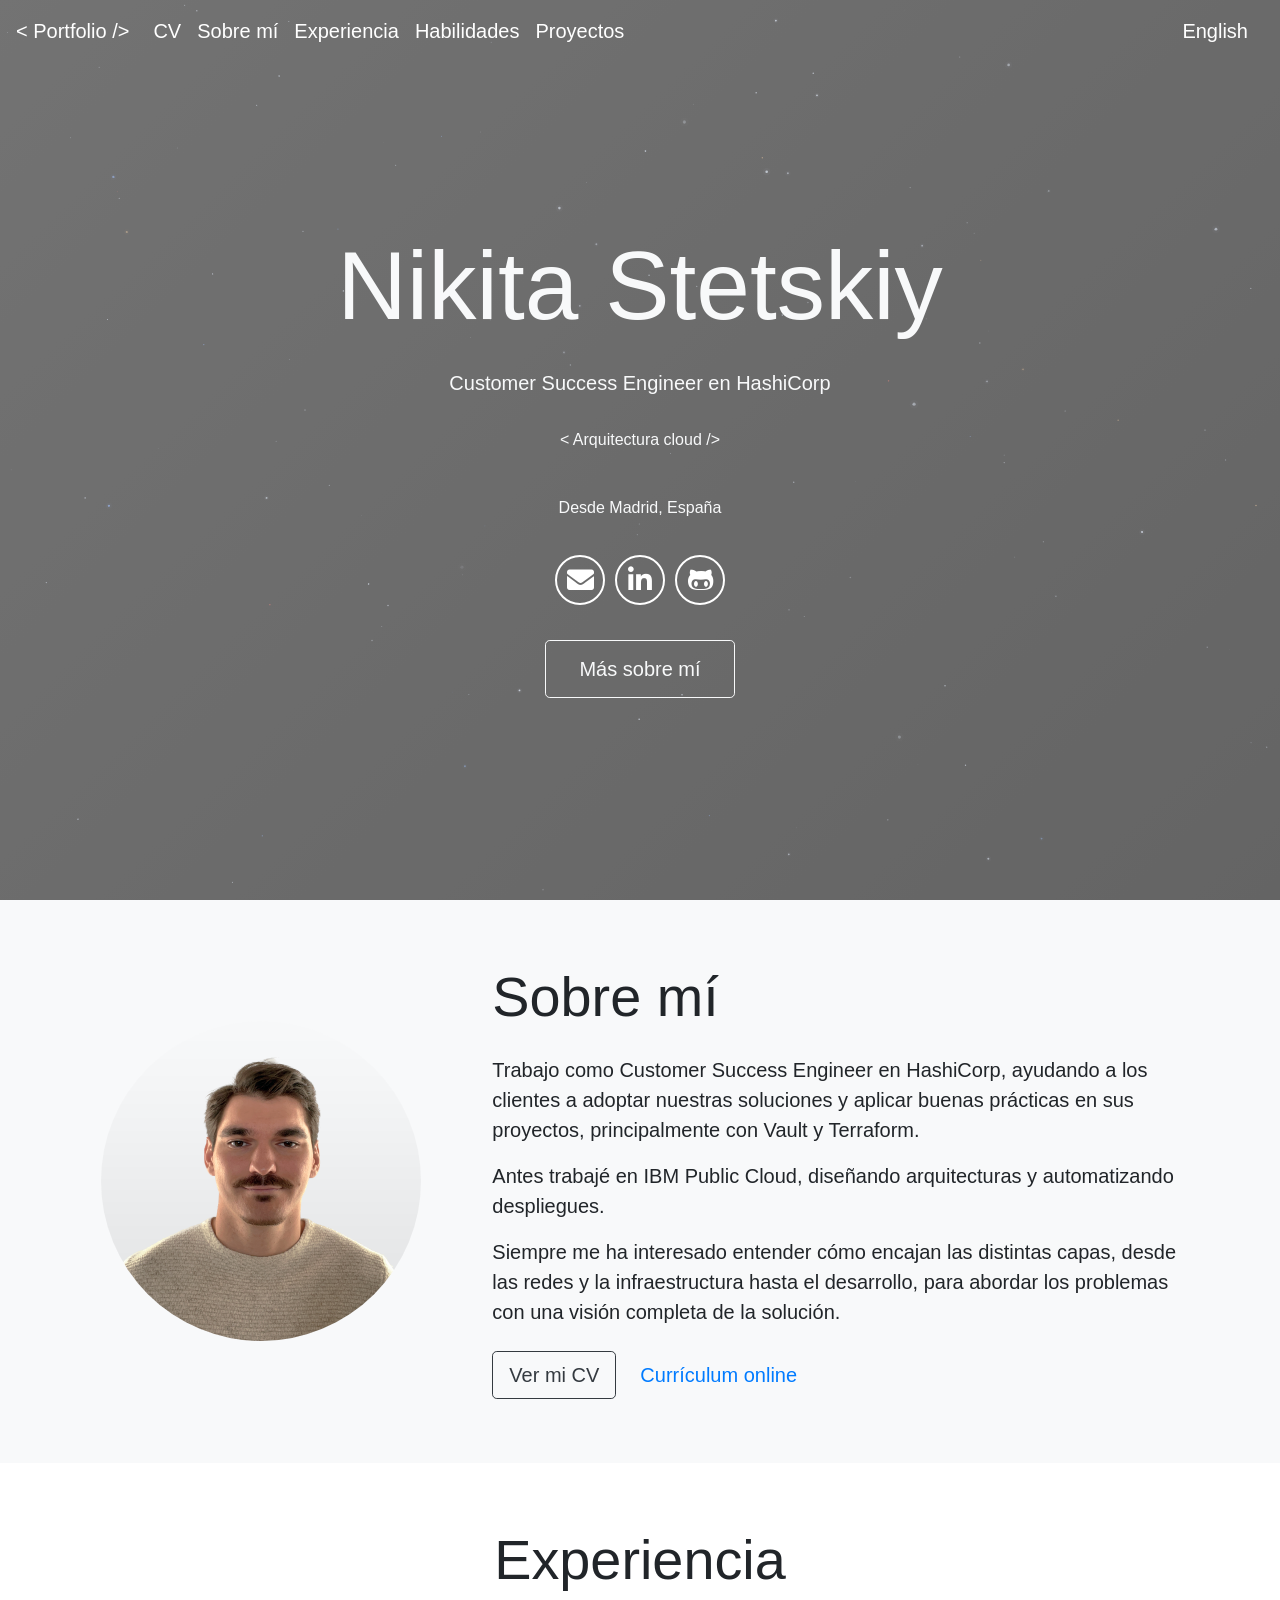
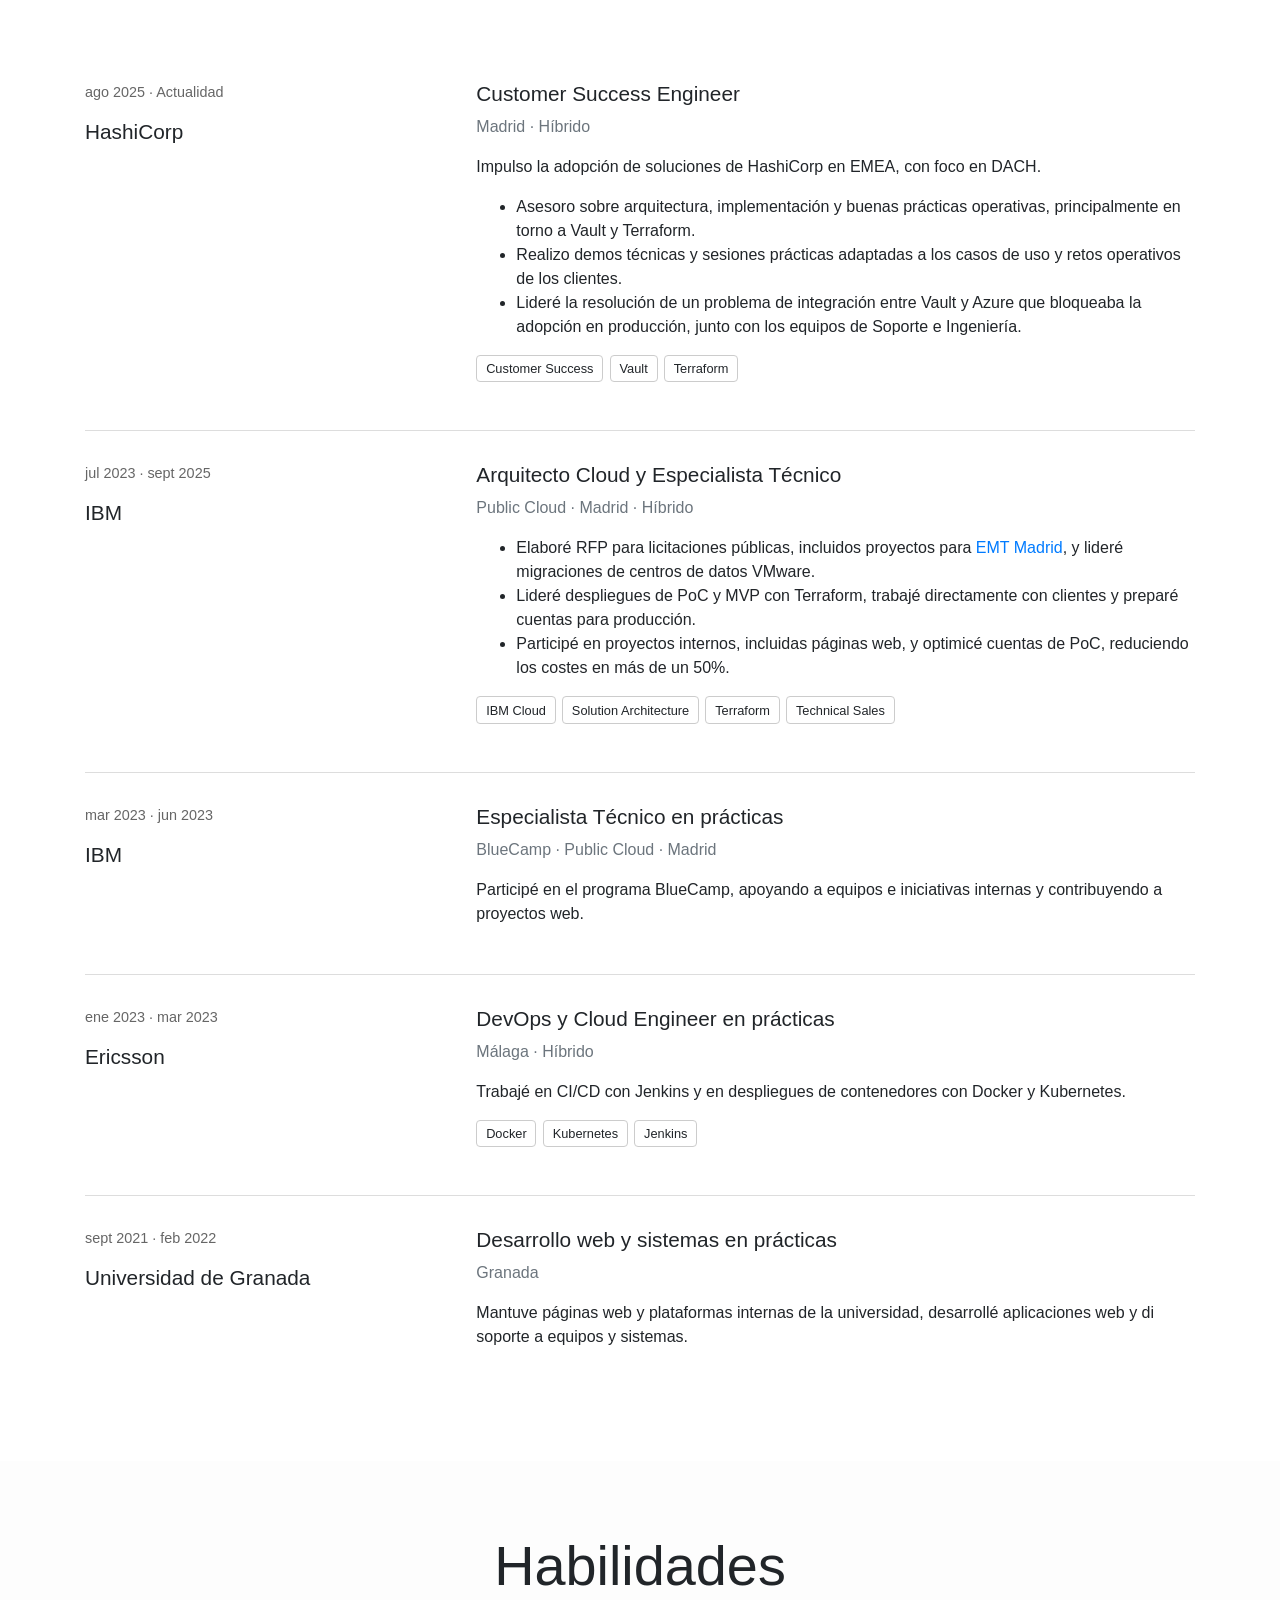
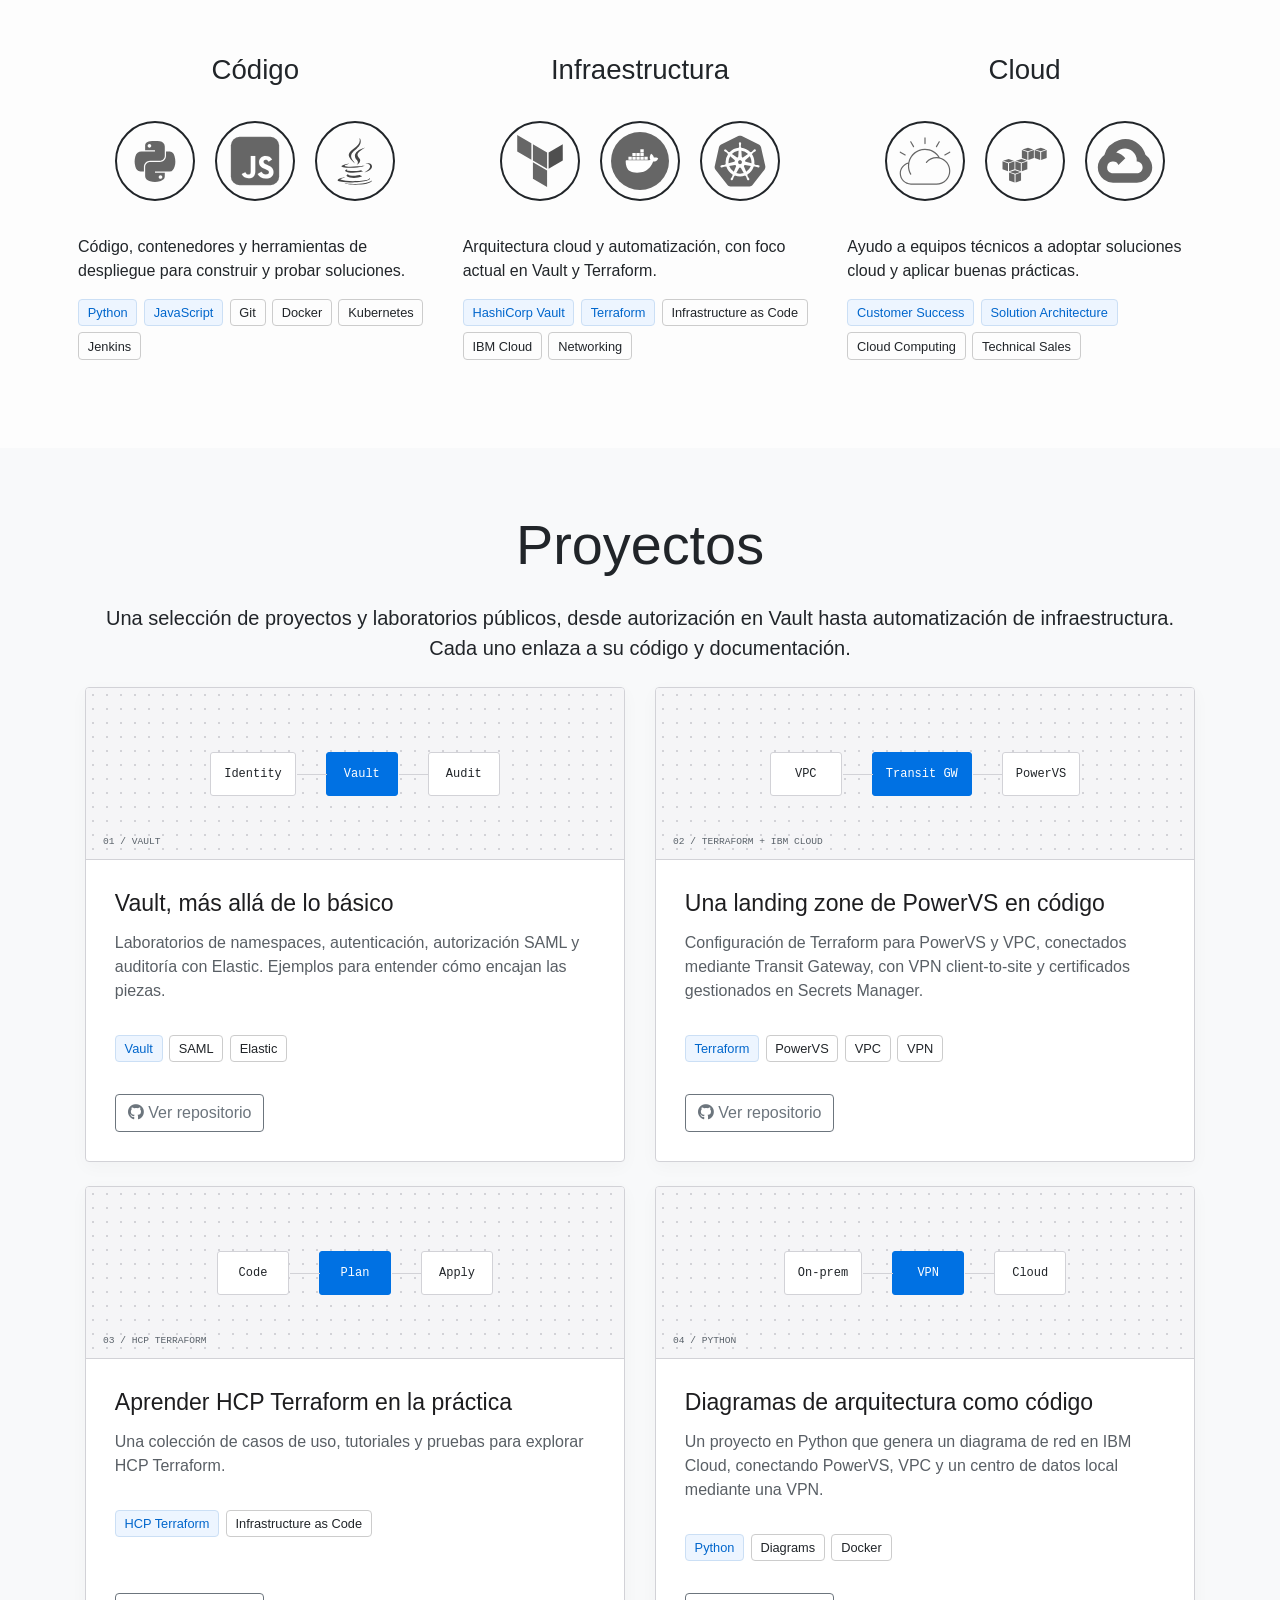
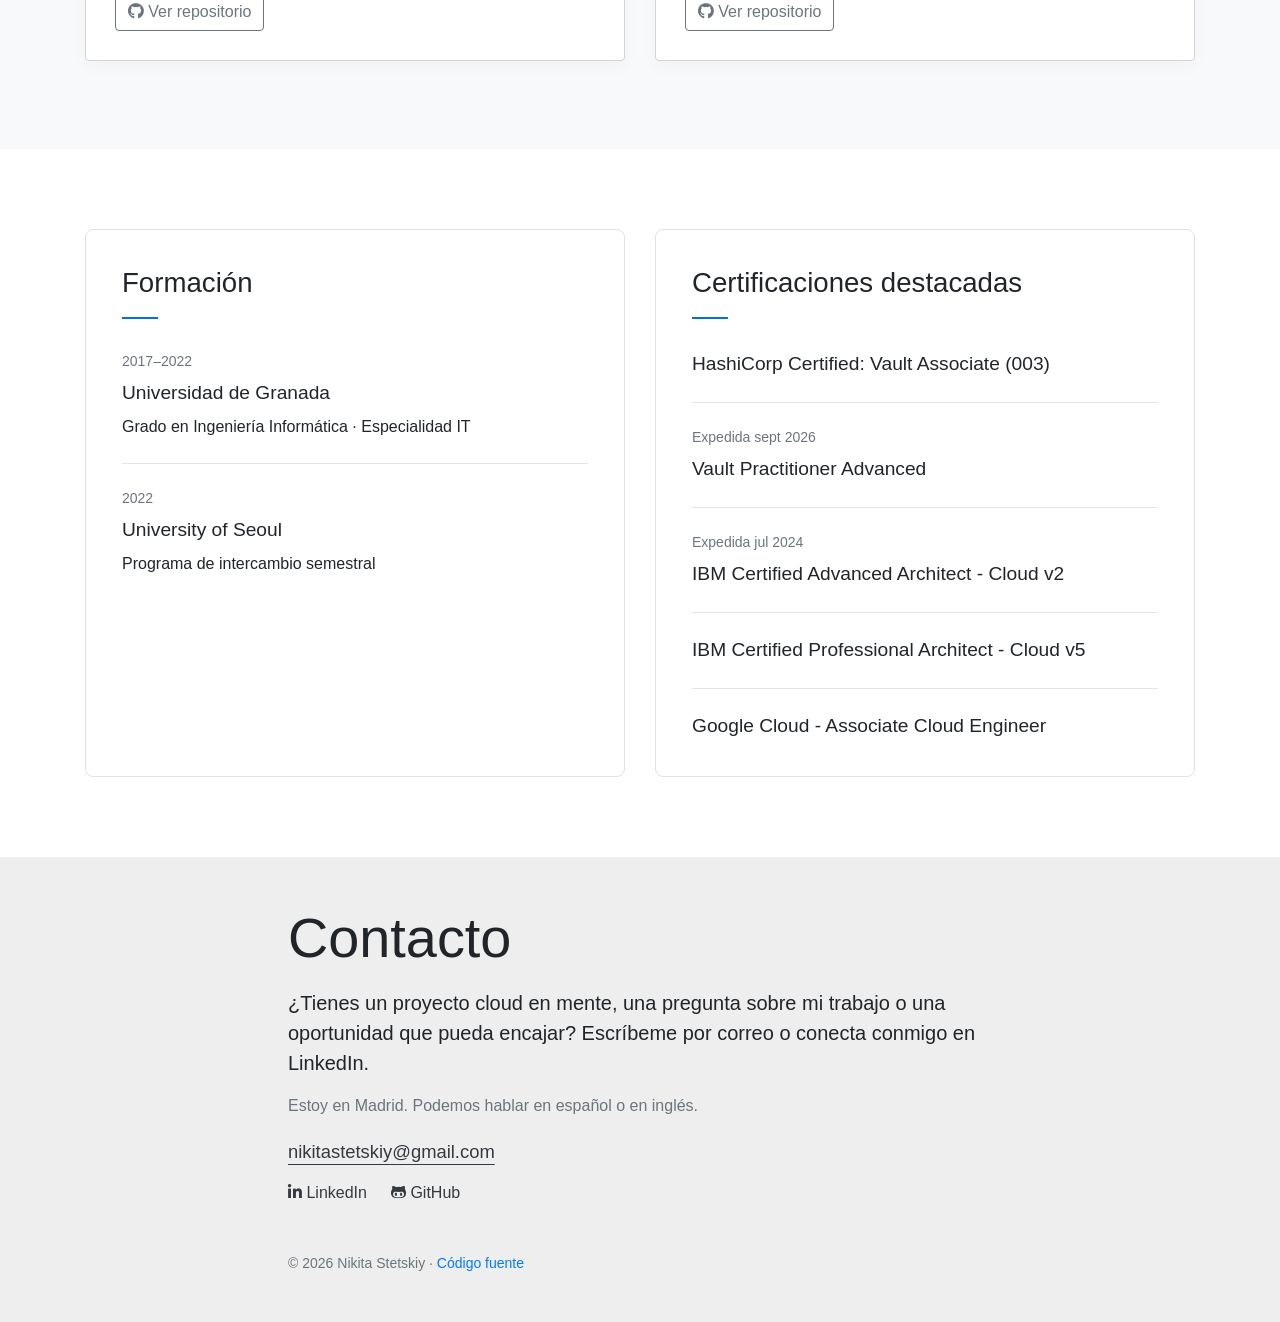
==== commit 2c69e494: "Publish portfolio from c555c186fd8afb8124ce5f10af8c7a8ba512a9f5" ====
--- a/es/index.html
+++ b/es/index.html
@@ -24,13 +24,13 @@
     <meta name="twitter:title" content="Nikita Stetskiy | Customer Success Engineer en HashiCorp" />
     <meta name="twitter:description" content="Nikita Stetskiy, Customer Success Engineer en HashiCorp. Arquitectura cloud, Vault, Terraform y proyectos de infraestructura. Madrid, EMEA y DACH." />
     <script type="application/ld+json">{"@context":"https://schema.org","@type":"ProfilePage","url":"https://nikitastetskiy.github.io/es/","inLanguage":"es","mainEntity":{"@type":"Person","name":"Nikita Stetskiy","url":"https://nikitastetskiy.github.io/","jobTitle":"Customer Success Engineer","worksFor":{"@type":"Organization","name":"HashiCorp"},"sameAs":["https://www.linkedin.com/in/nikitastetskiy/","https://github.com/nikitastetskiy"],"knowsAbout":["Cloud Computing","HashiCorp Vault","Terraform","Customer Success","Infrastructure as Code"]}}</script>
-    <script type="module" crossorigin src="/assets/index-BfOuv1u7.js"></script>
+    <script type="module" crossorigin src="/assets/index-CcwS9CqV.js"></script>
     <link rel="stylesheet" crossorigin href="/assets/index-DWDdwY12.css">
   </head>
   <body>
     <noscript
       ><style>.navbar-toggler{display:none!important}.navbar-collapse{display:block!important}.navbar{background:#eaedef!important;position:static!important}.navbar .brand,.navbar .nav-link{color:#343a40!important}</style></noscript
     >
-    <div id="root"><a class="skip-link" href="#main">Ir al contenido</a><header><nav class="navbar navbar-expand-lg navbar-light fixed-top navbar-transparent" aria-label="Navegación principal"><a class="navbar-brand brand" href="/es/#home">&lt; Portfolio /&gt;</a><button class="navbar-toggler toggler" type="button" aria-expanded="false" aria-controls="site-navigation" aria-label="Menú"><span class="navbar-toggler-icon"></span></button><div id="site-navigation" class="collapse navbar-collapse "><div class="navbar-nav mr-auto"><a class="nav-link lead" href="/resume.pdf" target="_blank" rel="noopener noreferrer">CV</a><a class="nav-link lead" href="#aboutme">Sobre mí</a><a class="nav-link lead" href="#experience">Experiencia</a><a class="nav-link lead" href="#skills">Habilidades</a><a class="nav-link lead" href="#projects">Proyectos</a></div><a class="nav-link lead language-link" href="/" lang="en" hrefLang="en">English</a></div></nav></header><main id="main" tabindex="-1"><section id="home" aria-labelledby="hero-name" style="background:linear-gradient(136deg,#FFFFFF, #3D3D3D, #000000);background-size:1200% 1200%" class="jumbotron jumbotron-fluid title bg-transparent bgstyle text-light min-vh-100 d-flex align-content-center align-items-center flex-wrap m-0"><canvas class="text-mix-star starfield" aria-hidden="true"></canvas><div class="container text-center text-mix"><h1 id="hero-name" class="display-1">Nikita Stetskiy</h1><div class="p-3"><p class="lead typist mb-0">Customer Success Engineer<!-- --> <!-- -->en<!-- --> HashiCorp</p></div><div class="hero-tagline"><span class="sr-only">Arquitectura cloud. Infraestructura como código. Vault y Terraform. De la idea a una solución que funciona</span><span aria-hidden="true">&lt; <!-- -->Arquitectura cloud<!-- --> /&gt;</span></div><p class="mt-3 mb-0">Desde Madrid, España</p><div class="header-icons"><a aria-label="Escríbeme" href="mailto:nikitastetskiy@gmail.com"><i class="icon fa fa-envelope" aria-hidden="true"></i></a><a class="" href="https://www.linkedin.com/in/nikitastetskiy/" target="_blank" rel="noopener noreferrer"><span class="sr-only">LinkedIn</span><i class="icon fab fa-linkedin-in" aria-hidden="true"></i></a><a class="" href="https://github.com/nikitastetskiy" target="_blank" rel="noopener noreferrer"><span class="sr-only">GitHub</span><i class="icon fab fa-github-alt" aria-hidden="true"></i></a></div><a class="btn btn-outline-light btn-lg hero-about" href="#aboutme">Más sobre mí</a></div></section><section id="aboutme" class="jumbotron jumbotron-fluid m-0 bg-light"><div class="container"><div class="about-layout"><div class="about-portrait"><img class="border-secondary rounded-circle pic" src="/assets/profile-B7KHsYdh.png" alt="Nikita Stetskiy" width="500" height="500" loading="lazy"/></div><div class="about-copy"><h2 class="display-4 mb-4">Sobre mí</h2><p class="lead">Trabajo como Customer Success Engineer en HashiCorp, ayudando a los clientes a adoptar nuestras soluciones y aplicar buenas prácticas en sus proyectos, principalmente con Vault y Terraform.</p><p class="lead">Antes trabajé en IBM Public Cloud, diseñando arquitecturas y automatizando despliegues.</p><p class="lead">Siempre me ha interesado entender cómo encajan las distintas capas, desde las redes y la infraestructura hasta el desarrollo, para abordar los problemas con una visión completa de la solución.</p><p class="about-actions lead mt-4 mb-0"><a class="btn btn-outline-dark btn-lg" href="/resume.pdf" target="_blank" rel="noopener noreferrer">Ver mi CV</a><a href="/es/resume/">Currículum online</a></p></div></div></div></section><section id="experience" class="jumbotron jumbotron-fluid m-0 bg-white"><div class="container"><h2 class="display-4 pb-5 text-center">Experiencia</h2><div class="experience-list"><article class="experience-entry"><div class="experience-meta"><p><time dateTime="2025-08">ago 2025</time> ·<!-- --> <!-- -->Actualidad</p><h3>HashiCorp</h3></div><div><h3>Customer Success Engineer</h3><p class="text-muted">Madrid · Híbrido</p><p>Impulso la adopción de soluciones de HashiCorp en EMEA, con foco en DACH.</p><ul><li>Asesoro sobre arquitectura, implementación y buenas prácticas operativas, principalmente en torno a Vault y Terraform.</li><li>Realizo demos técnicas y sesiones prácticas adaptadas a los casos de uso y retos operativos de los clientes.</li><li>Lideré la resolución de un problema de integración entre Vault y Azure que bloqueaba la adopción en producción, junto con los equipos de Soporte e Ingeniería.</li></ul><ul class="skill-tags"><li>Customer Success</li><li>Vault</li><li>Terraform</li></ul></div></article><article class="experience-entry"><div class="experience-meta"><p><time dateTime="2023-07">jul 2023</time> ·<!-- --> <time dateTime="2025-09">sept 2025</time></p><h3>IBM</h3></div><div><h3>Arquitecto Cloud y Especialista Técnico</h3><p class="text-muted">Public Cloud · Madrid · Híbrido</p><ul><li>Elaboré RFP para licitaciones públicas, incluidos proyectos para <a class="" href="https://es.newsroom.ibm.com/announcements?item=122846" target="_blank" rel="noopener noreferrer">EMT Madrid</a>, y lideré migraciones de centros de datos VMware.</li><li>Lideré despliegues de PoC y MVP con Terraform, trabajé directamente con clientes y preparé cuentas para producción.</li><li>Participé en proyectos internos, incluidas páginas web, y optimicé cuentas de PoC, reduciendo los costes en más de un 50%.</li></ul><ul class="skill-tags"><li>IBM Cloud</li><li>Solution Architecture</li><li>Terraform</li><li>Technical Sales</li></ul></div></article><article class="experience-entry"><div class="experience-meta"><p><time dateTime="2023-03">mar 2023</time> ·<!-- --> <time dateTime="2023-06">jun 2023</time></p><h3>IBM</h3></div><div><h3>Especialista Técnico en prácticas</h3><p class="text-muted">BlueCamp · Public Cloud · Madrid</p><p>Participé en el programa BlueCamp, apoyando a equipos e iniciativas internas y contribuyendo a proyectos web.</p></div></article><article class="experience-entry"><div class="experience-meta"><p><time dateTime="2023-01">ene 2023</time> ·<!-- --> <time dateTime="2023-03">mar 2023</time></p><h3>Ericsson</h3></div><div><h3>DevOps y Cloud Engineer en prácticas</h3><p class="text-muted">Málaga · Híbrido</p><p>Trabajé en CI/CD con Jenkins y en despliegues de contenedores con Docker y Kubernetes.</p><ul class="skill-tags"><li>Docker</li><li>Kubernetes</li><li>Jenkins</li></ul></div></article><article class="experience-entry"><div class="experience-meta"><p><time dateTime="2021-09">sept 2021</time> ·<!-- --> <time dateTime="2022-02">feb 2022</time></p><h3>Universidad de Granada</h3></div><div><h3>Desarrollo web y sistemas en prácticas</h3><p class="text-muted">Granada</p><p>Mantuve páginas web y plataformas internas de la universidad, desarrollé aplicaciones web y di soporte a equipos y sistemas.</p></div></article></div></div></section><section id="skills" class="jumbotron jumbotron-fluid m-0"><div class="container p-2"><h2 class="display-4 pb-4 text-center">Habilidades</h2><div class="row skills-grid"><div class="col-md-4 skill-group"><div class="tech text-center"><h3 class="pb-3">Código</h3><div class="icons"><img src="data:image/svg+xml,%3c?xml%20version=&#x27;1.0&#x27;%20encoding=&#x27;utf-8&#x27;?%3e%3c!DOCTYPE%20svg%20PUBLIC%20&#x27;-//W3C//DTD%20SVG%201.1//EN&#x27;%20&#x27;http://www.w3.org/Graphics/SVG/1.1/DTD/svg11.dtd&#x27;%3e%3c!--%20Uploaded%20to:%20SVG%20Repo,%20www.svgrepo.com,%20Generator:%20SVG%20Repo%20Mixer%20Tools%20--%3e%3csvg%20width=&#x27;800px&#x27;%20height=&#x27;800px&#x27;%20viewBox=&#x27;0%200%2032%2032&#x27;%20version=&#x27;1.1&#x27;%20xmlns=&#x27;http://www.w3.org/2000/svg&#x27;%20xmlns:xlink=&#x27;http://www.w3.org/1999/xlink&#x27;%3e%3cpath%20fill=&#x27;%23666666&#x27;%20d=&#x27;M13.275%2015.88h5.417c1.508%200%202.712-1.241%202.712-2.756v-5.164c0-1.47-1.24-2.574-2.712-2.819-0.932-0.155-1.898-0.226-2.825-0.221s-1.813%200.083-2.592%200.221c-2.295%200.405-2.712%201.254-2.712%202.819v2.067h5.423v0.689h-7.459c-1.576%200-2.956%200.947-3.388%202.75-0.498%202.066-0.52%203.355%200%205.512%200.385%201.606%201.306%202.75%202.882%202.75h1.865v-2.478c0-1.79%201.549-3.369%203.388-3.369zM12.933%208.649c-0.562%200-1.018-0.461-1.018-1.030%200-0.572%200.455-1.037%201.018-1.037%200.56%200%201.018%200.465%201.018%201.037%200%200.57-0.457%201.030-1.018%201.030zM26.826%2013.465c-0.389-1.569-1.133-2.75-2.712-2.75h-2.035v2.408c0%201.867-1.583%203.439-3.388%203.439h-5.417c-1.484%200-2.712%201.27-2.712%202.756v5.164c0%201.47%201.278%202.334%202.712%202.756%201.717%200.505%203.363%200.596%205.417%200%201.365-0.395%202.712-1.191%202.712-2.756v-2.067h-5.417v-0.689h8.129c1.576%200%202.163-1.099%202.712-2.75%200.566-1.699%200.542-3.332%200-5.512zM19.033%2023.794c0.562%200%201.018%200.461%201.018%201.030%200%200.572-0.456%201.037-1.018%201.037-0.56%200-1.018-0.465-1.018-1.037%200-0.57%200.457-1.030%201.018-1.030z&#x27;%3e%3c/path%3e%3c/svg%3e" alt="Python" title="Python" width="60" height="60" loading="lazy"/></div><div class="icons"><img src="data:image/svg+xml,%3csvg%20xmlns=&#x27;http://www.w3.org/2000/svg&#x27;%20aria-label=&#x27;JavaScript&#x27;%20role=&#x27;img&#x27;%20viewBox=&#x27;-51.2%20-51.2%20614.40%20614.40&#x27;%20fill=&#x27;%23ffffff&#x27;%20stroke=&#x27;%23ffffff&#x27;%3e%3cg%20id=&#x27;SVGRepo_bgCarrier&#x27;%20stroke-width=&#x27;0&#x27;%3e%3c/g%3e%3cg%20id=&#x27;SVGRepo_tracerCarrier&#x27;%20stroke-linecap=&#x27;round&#x27;%20stroke-linejoin=&#x27;round&#x27;%3e%3c/g%3e%3cg%20id=&#x27;SVGRepo_iconCarrier&#x27;%3e%3crect%20width=&#x27;512&#x27;%20height=&#x27;512&#x27;%20rx=&#x27;15%25&#x27;%20fill=&#x27;%23666666&#x27;%3e%3c/rect%3e%3cpath%20d=&#x27;M324%20370c10%2017%2024%2029%2047%2029c20%200%2033-10%2033%20-24c0-16%20-13%20-22%20-35%20-32l-12-5c-35-15%20-58%20-33%20-58%20-72c0-36%2027%20-64%2070%20-64c31%200%2053%2011%2068%2039l-37%2024c-8-15%20-17%20-21%20-31%20-21c-14%200-23%209%20-23%2021c0%2014%209%2020%2030%2029l12%205c41%2018%2064%2035%2064%2076c0%2043-34%2067%20-80%2067c-45%200-74%20-21%20-88%20-49zm-170%204c8%2013%2014%2025%2031%2025c16%200%2026-6%2026%20-30V203h48v164c0%2050-29%2072%20-72%2072c-39%200-61%20-20%20-72%20-44z&#x27;%3e%3c/path%3e%3c/g%3e%3c/svg%3e" alt="JavaScript" title="JavaScript" width="60" height="60" loading="lazy"/></div><div class="icons"><img src="data:image/svg+xml,%3c?xml%20version=&#x27;1.0&#x27;%20encoding=&#x27;utf-8&#x27;?%3e%3c!DOCTYPE%20svg%20PUBLIC%20&#x27;-//W3C//DTD%20SVG%201.1//EN&#x27;%20&#x27;http://www.w3.org/Graphics/SVG/1.1/DTD/svg11.dtd&#x27;%3e%3c!--%20Uploaded%20to:%20SVG%20Repo,%20www.svgrepo.com,%20Generator:%20SVG%20Repo%20Mixer%20Tools%20--%3e%3csvg%20width=&#x27;800px&#x27;%20height=&#x27;800px&#x27;%20viewBox=&#x27;0%200%2032%2032&#x27;%20version=&#x27;1.1&#x27;%20xmlns=&#x27;http://www.w3.org/2000/svg&#x27;%20xmlns:xlink=&#x27;http://www.w3.org/1999/xlink&#x27;%3e%3cpath%20fill=&#x27;%23444444&#x27;%20d=&#x27;M12.557%2023.22c0%200-0.982%200.571%200.699%200.765%202.037%200.232%203.079%200.199%205.324-0.226%200%200%200.59%200.37%201.415%200.691-5.033%202.157-11.39-0.125-7.437-1.23zM11.942%2020.405c0%200-1.102%200.816%200.581%200.99%202.176%200.224%203.895%200.243%206.869-0.33%200%200%200.411%200.417%201.058%200.645-6.085%201.779-12.863%200.14-8.508-1.305zM17.127%2015.63c1.24%201.428-0.326%202.713-0.326%202.713s3.149-1.625%201.703-3.661c-1.351-1.898-2.386-2.841%203.221-6.093%200%200-8.801%202.198-4.598%207.042zM23.783%2025.302c0%200%200.727%200.599-0.801%201.062-2.905%200.88-12.091%201.146-14.643%200.035-0.917-0.399%200.803-0.953%201.344-1.069%200.564-0.122%200.887-0.1%200.887-0.1-1.020-0.719-6.594%201.411-2.831%202.021%2010.262%201.664%2018.706-0.749%2016.044-1.95zM13.029%2017.489c0%200-4.673%201.11-1.655%201.513%201.274%200.171%203.814%200.132%206.181-0.066%201.934-0.163%203.876-0.51%203.876-0.51s-0.682%200.292-1.175%200.629c-4.745%201.248-13.911%200.667-11.272-0.609%202.232-1.079%204.046-0.956%204.046-0.956zM21.412%2022.174c4.824-2.506%202.593-4.915%201.037-4.591-0.382%200.079-0.552%200.148-0.552%200.148s0.142-0.222%200.412-0.318c3.079-1.083%205.448%203.193-0.994%204.887-0%200%200.075-0.067%200.097-0.126zM18.503%203.337c0%200%202.671%202.672-2.534%206.781-4.174%203.296-0.952%205.176-0.002%207.323-2.436-2.198-4.224-4.133-3.025-5.934%201.761-2.644%206.638-3.925%205.56-8.17zM13.503%2028.966c4.63%200.296%2011.74-0.164%2011.908-2.355%200%200-0.324%200.831-3.826%201.49-3.952%200.744-8.826%200.657-11.716%200.18%200%200%200.592%200.49%203.635%200.685z&#x27;%3e%3c/path%3e%3c/svg%3e" alt="Java" title="Java" width="60" height="60" loading="lazy"/></div></div><p>Código, contenedores y herramientas de despliegue para construir y probar soluciones.</p><ul class="skill-tags"><li class="tag-highlight">Python</li><li class="tag-highlight">JavaScript</li><li>Git</li><li>Docker</li><li>Kubernetes</li><li>Jenkins</li></ul></div><div class="col-md-4 skill-group"><div class="tech text-center"><h3 class="pb-3">Infraestructura</h3><div class="icons"><img src="data:image/svg+xml,%3csvg%20width=&#x27;180px&#x27;%20height=&#x27;180px&#x27;%20viewBox=&#x27;-34.96%20-17.505%20325.92%20325.92&#x27;%20version=&#x27;1.1&#x27;%20xmlns=&#x27;http://www.w3.org/2000/svg&#x27;%20xmlns:xlink=&#x27;http://www.w3.org/1999/xlink&#x27;%20preserveAspectRatio=&#x27;xMidYMid&#x27;%20fill=&#x27;%23000000&#x27;%3e%3cg%20id=&#x27;SVGRepo_bgCarrier&#x27;%20stroke-width=&#x27;0&#x27;%3e%3c/g%3e%3cg%20id=&#x27;SVGRepo_tracerCarrier&#x27;%20stroke-linecap=&#x27;round&#x27;%20stroke-linejoin=&#x27;round&#x27;%3e%3c/g%3e%3cg%20id=&#x27;SVGRepo_iconCarrier&#x27;%3e%3cg%3e%3cpolygon%20fill=&#x27;%234f4f4f&#x27;%20points=&#x27;176.485057%20188.994162%20256.000302%20143.127442%20256.000302%2051.2485453%20176.485057%2097.2122358&#x27;%3e%3c/polygon%3e%3cpath%20d=&#x27;M88.2425283,51.2485453%20L167.757774,97.2122358%20L167.757774,188.994162%20L88.2425283,143.078957%20M0,91.8304113%20L79.5152453,137.745617%20L79.5152453,45.9152057%20L0,0%20M88.2425283,244.994228%20L167.757774,290.909434%20L167.757774,199.079023%20L88.2425283,153.163817&#x27;%20fill=&#x27;%23666666&#x27;%3e%3c/path%3e%3c/g%3e%3c/g%3e%3c/svg%3e" alt="Terraform" title="Terraform" width="60" height="60" loading="lazy"/></div><div class="icons"><img src="data:image/svg+xml,%3c?xml%20version=&#x27;1.0&#x27;%20encoding=&#x27;utf-8&#x27;?%3e%3c!--%20Uploaded%20to:%20SVG%20Repo,%20www.svgrepo.com,%20Generator:%20SVG%20Repo%20Mixer%20Tools%20--%3e%3csvg%20width=&#x27;800px&#x27;%20height=&#x27;800px&#x27;%20viewBox=&#x27;0%200%201024%201024&#x27;%20xmlns=&#x27;http://www.w3.org/2000/svg&#x27;%3e%3ccircle%20cx=&#x27;512&#x27;%20cy=&#x27;512&#x27;%20r=&#x27;512&#x27;%20style=&#x27;fill:%23666666&#x27;/%3e%3cpath%20d=&#x27;M827.3%20461.5c-1.6-1.3-16.1-12.2-46.7-12.2-8.1%200-16.2.6-24.2%202.1-5.9-40.7-39.5-60.5-41-61.4l-8.2-4.8-5.4%207.8c-6.8%2010.5-11.7%2022-14.6%2034.2-5.5%2023.2-2.2%2045%209.6%2063.6-14.2%207.9-37.1%209.9-41.7%2010H277c-9.9%200-17.9%208-17.9%2017.9-.4%2033.1%205.2%2066%2016.5%2097.1%2013%2034.2%2032.4%2059.3%2057.6%2074.7%2028.2%2017.3%2074.1%2027.2%20126.2%2027.2%2023.5.1%2047-2.1%2070.1-6.4%2032.1-5.9%2063-17.1%2091.4-33.2%2023.4-13.6%2044.5-30.8%2062.4-51.1%2029.9-33.9%2047.8-71.7%2061.1-105.2h5.3c32.8%200%2053-13.1%2064.1-24.1%207.4-7%2013.2-15.5%2016.9-25l2.3-6.9-5.7-4.3zM312%20489.9h50.7c2.4%200%204.4-2%204.4-4.4v-45.1c0-2.4-2-4.4-4.4-4.5H312c-2.4%200-4.4%202-4.4%204.4v45.2c0%202.5%202%204.4%204.4%204.4m69.9%200h50.7c2.4%200%204.4-2%204.4-4.4v-45.1c0-2.4-2-4.4-4.4-4.5h-50.7c-2.5%200-4.5%202-4.5%204.5v45.1c0%202.5%202%204.4%204.5%204.4m70.8.1h50.7c2.4%200%204.4-2%204.4-4.4v-45.1c0-2.4-2-4.4-4.4-4.5h-50.7c-2.4%200-4.4%202-4.4%204.4v45.2c0%202.4%202%204.3%204.4%204.4m70.1%200h50.7c2.4%200%204.4-2%204.5-4.4v-45.1c0-2.5-2-4.5-4.5-4.5h-50.7c-2.4%200-4.4%202-4.4%204.4v45.2c0%202.4%201.9%204.4%204.4%204.4m-141-65h50.7c2.4%200%204.4-2%204.4-4.5v-45.1c0-2.4-2-4.4-4.4-4.4h-50.7c-2.5%200-4.4%202-4.5%204.4v45.1c.1%202.5%202.1%204.5%204.5%204.5m70.9%200h50.7c2.4%200%204.4-2%204.4-4.5v-45.1c0-2.4-2-4.4-4.4-4.4h-50.7c-2.4%200-4.4%202-4.4%204.4v45.1c0%202.5%202%204.5%204.4%204.5m70.1%200h50.7c2.5%200%204.4-2%204.5-4.5v-45.1c0-2.5-2-4.4-4.5-4.4h-50.7c-2.4%200-4.4%202-4.4%204.4v45.1c0%202.5%201.9%204.5%204.4%204.5m0-64.9h50.7c2.5%200%204.5-2%204.5-4.5v-45.2c0-2.4-2-4.4-4.5-4.4h-50.7c-2.4%200-4.4%202-4.4%204.4v45.2c0%202.5%201.9%204.5%204.4%204.5M593.4%20490h50.7c2.4%200%204.4-2%204.4-4.4v-45.1c0-2.5-2-4.4-4.4-4.5h-50.7c-2.4%200-4.4%202-4.4%204.4v45.2c0%202.4%202%204.4%204.4%204.4&#x27;%20style=&#x27;fill:%23fff&#x27;/%3e%3c/svg%3e" alt="Docker" title="Docker" width="60" height="60" loading="lazy"/></div><div class="icons"><img src="data:image/svg+xml,%3c?xml%20version=&#x27;1.0&#x27;%20encoding=&#x27;utf-8&#x27;?%3e%3c!--%20Uploaded%20to:%20SVG%20Repo,%20www.svgrepo.com,%20Generator:%20SVG%20Repo%20Mixer%20Tools%20--%3e%3csvg%20width=&#x27;800px&#x27;%20height=&#x27;800px&#x27;%20viewBox=&#x27;0%200%2016%2016&#x27;%20xmlns=&#x27;http://www.w3.org/2000/svg&#x27;%20fill=&#x27;none&#x27;%3e%3cpath%20fill=&#x27;%23666666&#x27;%20fill-rule=&#x27;evenodd&#x27;%20d=&#x27;M5.374%2015c-.335%200-.66-.153-.874-.431l-3.254-4.172a1.15%201.15%200%2001-.214-.978l1.165-5.207c.074-.345.298-.623.605-.776l4.715-2.32c.15-.078.317-.116.485-.116.168%200%20.335.038.485.115L13.2%203.426c.308.153.532.432.606.777l1.165%205.207c.074.345%200%20.7-.214.978L11.5%2014.566c-.214.268-.54.434-.875.434h-5.25zm7.718-5.835l.031.008a.308.308%200%2001.26.371.306.306%200%2001-.396.223h-.004l-.003-.001-.003-.001-.03-.007-.05-.01a2.548%202.548%200%2001-.274-.106%202.87%202.87%200%2000-.533-.156.242.242%200%2000-.171.063%204.76%204.76%200%2000-.131-.023%203.972%203.972%200%2001-1.764%202.212c.015.042.032.083.051.123a.239.239%200%2000-.023.18c.074.17.165.332.271.484.06.078.114.16.164.244l.028.057.012.025a.306.306%200%2001-.381.44.307.307%200%2001-.172-.18%202.608%202.608%200%2000-.01-.02l-.028-.058a2.545%202.545%200%2001-.089-.28%202.835%202.835%200%2000-.21-.512.242.242%200%2000-.156-.095%205.926%205.926%200%2001-.03-.053l-.035-.064a3.97%203.97%200%2001-2.824-.007l-.069.125a.249.249%200%2000-.132.064c-.104.17-.184.355-.237.548a2.525%202.525%200%2001-.088.28l-.025.05-.013.027v.001a.307.307%200%2011-.553-.261l.014-.03.026-.052c.05-.085.104-.166.164-.244.108-.156.2-.322.277-.496a.302.302%200%2000-.028-.173l.056-.133A3.972%203.972%200%20014.22%209.532l-.134.023a.34.34%200%2000-.176-.062%202.872%202.872%200%2000-.533.156c-.09.04-.181.075-.274.105l-.05.011-.03.007H3.02l-.002.002h-.005a.308.308%200%2001-.397-.349.306.306%200%2001.261-.245l.004-.001h.003l.006-.002c.024-.006.054-.014.076-.018.097-.013.195-.021.293-.023.186-.013.37-.043.549-.09a.422.422%200%2000.131-.133l.128-.037a3.938%203.938%200%2001.624-2.752l-.097-.087a.338.338%200%2000-.062-.176%202.854%202.854%200%2000-.455-.319%202.557%202.557%200%2001-.254-.148%201.129%201.129%200%2001-.063-.05l-.004-.004a.323.323%200%2001-.076-.45.295.295%200%2001.244-.107.365.365%200%2001.213.08l.022.017c.016.013.034.026.046.037.071.067.139.139.202.213.125.137.263.262.412.372.056.03.121.036.182.018l.11.078a3.938%203.938%200%20012.552-1.224l.007-.129a.332.332%200%2000.1-.157%202.844%202.844%200%2000-.034-.554%202.555%202.555%200%2001-.042-.29v-.053-.025-.004-.004A.306.306%200%20018%202.82a.308.308%200%2001.306.337v.087a2.53%202.53%200%2001-.041.29%202.85%202.85%200%2000-.035.553.242.242%200%2000.1.153v.007l.007.13c.967.087%201.87.522%202.54%201.223l.116-.083a.34.34%200%2000.186-.02c.149-.11.287-.235.412-.373a2.53%202.53%200%2001.202-.213l.051-.04.017-.014a.308.308%200%2001.472.388.307.307%200%2001-.09.09c-.008.005-.017.012-.025.02l-.043.033a2.549%202.549%200%2001-.254.148%202.865%202.865%200%2000-.455.32.24.24%200%2000-.058.172%204.458%204.458%200%2001-.05.044l-.058.053c.542.806.769%201.783.637%202.745l.123.036c.031.056.077.101.132.132.18.048.364.078.55.09.097.003.195.01.292.024l.058.013zm-2.875-3.1l-1.308.925-.004-.002a.27.27%200%2001-.43-.205v-.001l-.091-1.598a3.183%203.183%200%20011.833.882zM7.754%207.818h.492l.306.381-.11.476L8%208.886l-.443-.213-.11-.475.307-.381zM7.29%205.24c.107-.024.216-.043.326-.056l-.09%201.6-.008.004a.268.268%200%2001-.293.256.27.27%200%2001-.135-.05l-.002.001-1.316-.93c.419-.41.945-.696%201.518-.825zM5.296%206.663l1.201%201.071-.001.007a.269.269%200%2001-.106.462l-.001.005-1.54.443a3.134%203.134%200%2001.447-1.988zm1.608%202.846l-.612%201.474a3.16%203.16%200%2001-1.27-1.586L6.6%209.13l.003.003a.265.265%200%2001.18.029.27.27%200%2001.117.341l.004.006zm1.806%201.896c-.572.13-1.17.1-1.726-.088l.777-1.4h.001a.27.27%200%2001.475-.001h.006l.779%201.402a3.286%203.286%200%2001-.312.087zm1.004-.416L9.096%209.5l.001-.003a.269.269%200%2001.296-.37l.003-.004%201.593.269a3.147%203.147%200%2001-1.275%201.597zm1.442-2.343L9.61%208.201l-.002-.006a.27.27%200%2001-.185-.343.27.27%200%2001.08-.12L9.5%207.73l1.195-1.067c.366.594.527%201.29.46%201.983z&#x27;%20clip-rule=&#x27;evenodd&#x27;/%3e%3c/svg%3e" alt="Kubernetes" title="Kubernetes" width="60" height="60" loading="lazy"/></div></div><p>Arquitectura cloud y automatización, con foco actual en Vault y Terraform.</p><ul class="skill-tags"><li class="tag-highlight">HashiCorp Vault</li><li class="tag-highlight">Terraform</li><li>Infrastructure as Code</li><li>IBM Cloud</li><li>Networking</li></ul></div><div class="col-md-4 skill-group"><div class="tech text-center"><h3 class="pb-3">Cloud</h3><div class="icons"><img src="data:image/svg+xml,%3csvg%20fill=&#x27;%23666666&#x27;%20version=&#x27;1.1&#x27;%20id=&#x27;Layer_1&#x27;%20xmlns=&#x27;http://www.w3.org/2000/svg&#x27;%20xmlns:xlink=&#x27;http://www.w3.org/1999/xlink&#x27;%20viewBox=&#x27;-1.6%20-1.6%2035.20%2035.20&#x27;%20xml:space=&#x27;preserve&#x27;%20stroke=&#x27;%23666666&#x27;%20stroke-width=&#x27;0.00032&#x27;%20transform=&#x27;rotate(0)&#x27;%3e%3cg%20id=&#x27;SVGRepo_bgCarrier&#x27;%20stroke-width=&#x27;0&#x27;%3e%3c/g%3e%3cg%20id=&#x27;SVGRepo_tracerCarrier&#x27;%20stroke-linecap=&#x27;round&#x27;%20stroke-linejoin=&#x27;round&#x27;%3e%3c/g%3e%3cg%20id=&#x27;SVGRepo_iconCarrier&#x27;%3e%3cpath%20id=&#x27;ibm--cloud_1_&#x27;%20d=&#x27;M23,30.36H7.5c-3.783,0-6.86-3.078-6.86-6.86c0-3.156,2.184-5.922,5.228-6.665%20C6.866,12.159,11.03,8.64,16,8.64c3.727,0,7.169,2.007,9.011,5.244c3.642,0.903,6.35,4.199,6.35,8.116%20C31.36,26.609,27.609,30.36,23,30.36z%20M5.732,17.618C3.169,18.388,1.36,20.782,1.36,23.5c0,3.386,2.754,6.14,6.14,6.14H23%20c4.213,0,7.64-3.427,7.64-7.64s-3.427-7.64-7.64-7.64c-2.27,0-4.406,0.999-5.863,2.741c-0.128,0.154-0.355,0.172-0.507,0.046%20c-0.152-0.128-0.173-0.355-0.045-0.507c1.594-1.906,3.932-2.999,6.416-2.999c0.358,0,0.711,0.022,1.058,0.066%20C22.282,11.008,19.258,9.36,16,9.36c-5.315,0-9.64,4.325-9.64,9.64c0,1.691,0.445,3.356,1.286,4.813%20c0.099,0.172,0.04,0.393-0.132,0.491c-0.174,0.101-0.393,0.042-0.492-0.132C6.118,22.606,5.64,20.818,5.64,19%20C5.64,18.531,5.671,18.07,5.732,17.618z%20M28.027,12.735c-0.124,0-0.245-0.064-0.312-0.18c-0.1-0.172-0.041-0.393,0.132-0.492%20l2.973-1.716c0.172-0.097,0.393-0.041,0.491,0.132c0.1,0.172,0.041,0.393-0.132,0.492l-2.973,1.716%20C28.15,12.72,28.089,12.735,28.027,12.735z%20M3.972,12.735c-0.061,0-0.123-0.015-0.18-0.048L0.82,10.972%20c-0.172-0.1-0.231-0.32-0.132-0.492c0.1-0.171,0.318-0.232,0.492-0.132l2.973,1.716c0.172,0.1,0.231,0.32,0.132,0.492%20C4.218,12.671,4.097,12.735,3.972,12.735z%20M9.057,7.653c-0.125,0-0.246-0.064-0.312-0.18L7.028,4.5%20C6.929,4.328,6.988,4.108,7.16,4.009c0.172-0.101,0.393-0.04,0.492,0.131l1.716,2.973c0.099,0.172,0.04,0.393-0.132,0.492%20C9.18,7.638,9.118,7.653,9.057,7.653z%20M22.943,7.653c-0.062,0-0.123-0.015-0.18-0.048c-0.173-0.1-0.231-0.32-0.132-0.492%20l1.716-2.973c0.1-0.172,0.321-0.229,0.491-0.132c0.173,0.1,0.231,0.32,0.132,0.492l-1.716,2.973%20C23.188,7.588,23.067,7.653,22.943,7.653z%20M16,5.792c-0.199,0-0.36-0.161-0.36-0.36V2c0-0.199,0.161-0.36,0.36-0.36%20S16.36,1.801,16.36,2v3.433C16.36,5.631,16.199,5.792,16,5.792z&#x27;%3e%3c/path%3e%3crect%20id=&#x27;_Transparent_Rectangle&#x27;%20style=&#x27;fill:none;&#x27;%20width=&#x27;32&#x27;%20height=&#x27;32&#x27;%3e%3c/rect%3e%3c/g%3e%3c/svg%3e" alt="IBM Cloud" title="IBM Cloud" width="60" height="60" loading="lazy"/></div><div class="icons"><img src="data:image/svg+xml,%3c?xml%20version=&#x27;1.0&#x27;%20encoding=&#x27;utf-8&#x27;?%3e%3c!DOCTYPE%20svg%20PUBLIC%20&#x27;-//W3C//DTD%20SVG%201.1//EN&#x27;%20&#x27;http://www.w3.org/Graphics/SVG/1.1/DTD/svg11.dtd&#x27;%3e%3c!--%20Uploaded%20to:%20SVG%20Repo,%20www.svgrepo.com,%20Generator:%20SVG%20Repo%20Mixer%20Tools%20--%3e%3csvg%20width=&#x27;800px&#x27;%20height=&#x27;800px&#x27;%20viewBox=&#x27;0%20-1%2034%2034&#x27;%20version=&#x27;1.1&#x27;%20xmlns=&#x27;http://www.w3.org/2000/svg&#x27;%20xmlns:xlink=&#x27;http://www.w3.org/1999/xlink&#x27;%3e%3cpath%20fill=&#x27;%23666666&#x27;%20d=&#x27;M10.871%2028.625l-3.22-1.155v-4.72l3.22%201.097z&#x27;%3e%3c/path%3e%3cpath%20fill=&#x27;%23666666&#x27;%20d=&#x27;M11.461%2028.625l3.22-1.155v-4.72l-3.22%201.097z&#x27;%3e%3c/path%3e%3cpath%20fill=&#x27;%23666666&#x27;%20d=&#x27;M7.981%2022.396l3.259-0.917%203.022%200.974-3.022%201.026z&#x27;%3e%3c/path%3e%3cpath%20fill=&#x27;%23666666&#x27;%20d=&#x27;M7.037%2022.031l-3.22-1.155v-4.72l3.22%201.097z&#x27;%3e%3c/path%3e%3cpath%20fill=&#x27;%23666666&#x27;%20d=&#x27;M7.628%2022.031l3.22-1.155v-4.72l-3.22%201.097z&#x27;%3e%3c/path%3e%3cpath%20fill=&#x27;%23666666&#x27;%20d=&#x27;M4.148%2015.802l3.259-0.917%203.022%200.975-3.022%201.026z&#x27;%3e%3c/path%3e%3cpath%20fill=&#x27;%23666666&#x27;%20d=&#x27;M14.551%2022.031l-3.221-1.155v-4.72l3.221%201.097z&#x27;%3e%3c/path%3e%3cpath%20fill=&#x27;%23666666&#x27;%20d=&#x27;M15.142%2022.031l3.22-1.155v-4.72l-3.22%201.097z&#x27;%3e%3c/path%3e%3cpath%20fill=&#x27;%23666666&#x27;%20d=&#x27;M11.662%2015.802l3.259-0.917%203.022%200.975-3.022%201.026z&#x27;%3e%3c/path%3e%3cpath%20fill=&#x27;%23666666&#x27;%20d=&#x27;M18.385%2015.436l-3.22-1.155v-4.72l3.22%201.097z&#x27;%3e%3c/path%3e%3cpath%20fill=&#x27;%23666666&#x27;%20d=&#x27;M18.976%2015.436l3.22-1.155v-4.72l-3.22%201.097z&#x27;%3e%3c/path%3e%3cpath%20fill=&#x27;%23666666&#x27;%20d=&#x27;M15.496%209.208l3.259-0.917%203.022%200.974-3.022%201.026z&#x27;%3e%3c/path%3e%3cpath%20fill=&#x27;%23666666&#x27;%20d=&#x27;M25.899%2015.436l-3.22-1.155v-4.72l3.22%201.097z&#x27;%3e%3c/path%3e%3cpath%20fill=&#x27;%23666666&#x27;%20d=&#x27;M26.49%2015.436l3.221-1.155v-4.72l-3.221%201.097z&#x27;%3e%3c/path%3e%3cpath%20fill=&#x27;%23666666&#x27;%20d=&#x27;M23.010%209.208l3.259-0.917%203.022%200.974-3.022%201.026z&#x27;%3e%3c/path%3e%3c/svg%3e" alt="AWS" title="AWS" width="60" height="60" loading="lazy"/></div><div class="icons"><img src="data:image/svg+xml,%3c?xml%20version=&#x27;1.0&#x27;%20encoding=&#x27;utf-8&#x27;?%3e%3c!--%20Uploaded%20to:%20SVG%20Repo,%20www.svgrepo.com,%20Generator:%20SVG%20Repo%20Mixer%20Tools%20--%3e%3csvg%20width=&#x27;800px&#x27;%20height=&#x27;800px&#x27;%20viewBox=&#x27;0%200%2016%2016&#x27;%20xmlns=&#x27;http://www.w3.org/2000/svg&#x27;%20fill=&#x27;none&#x27;%3e%3cpath%20fill=&#x27;%23666666&#x27;%20fill-rule=&#x27;evenodd&#x27;%20d=&#x27;M11.87%203.465l-.002-.003a5.935%205.935%200%2000-5.586-1.217%205.89%205.89%200%2000-3.98%204.092%204.206%204.206%200%2000-.149%206.792%204.255%204.255%200%20002.558.87h6.52a4.234%204.234%200%20004.078-2.961A4.2%204.2%200%200013.637%206.3a5.835%205.835%200%2000-1.767-2.835zm-7.828%207.78c.21.095.438.16.67.16l6.518.002c.9%200%201.63-.725%201.63-1.619s-.73-1.619-1.63-1.619v-.323a3.226%203.226%200%2000-1.187-2.56h-.002c-1.339-1.078-3.305-.912-4.465.354l-.014.015c.996.2%201.897.751%202.525%201.568L6.198%209.101a1.63%201.63%200%2000-3.097.439%201.617%201.617%200%2000.942%201.704l-.001.001z&#x27;%20clip-rule=&#x27;evenodd&#x27;/%3e%3c/svg%3e" alt="Google Cloud" title="Google Cloud" width="60" height="60" loading="lazy"/></div></div><p>Ayudo a equipos técnicos a adoptar soluciones cloud y aplicar buenas prácticas.</p><ul class="skill-tags"><li class="tag-highlight">Customer Success</li><li class="tag-highlight">Solution Architecture</li><li>Cloud Computing</li><li>Technical Sales</li></ul></div></div></div></section><section id="projects" class="jumbotron jumbotron-fluid bg-light m-0"><div class="container"><h2 class="display-4 pb-3 text-center">Proyectos</h2><p class="lead text-center mb-4">Una selección de proyectos y laboratorios públicos, desde autorización en Vault hasta automatización de infraestructura. Cada uno enlaza a su código y documentación.</p><div class="row"><div class="col-md-6 mb-4"><article class="card project-card bg-white rounded h-100 security"><div class="project-visual" aria-hidden="true"><div class="project-diagram"><span class="diagram-node">Identity</span><span class="diagram-node active-node">Vault</span><span class="diagram-node">Audit</span></div><span class="project-label">01 / VAULT</span></div><div class="card-body d-flex flex-column"><h3 class="h4 card-title">Vault, más allá de lo básico</h3><p class="card-text">Laboratorios de namespaces, autenticación, autorización SAML y auditoría con Elastic. Ejemplos para entender cómo encajan las piezas.</p><ul class="skill-tags"><li class="tag-highlight">Vault</li><li>SAML</li><li>Elastic</li></ul><div class="mt-auto pt-3"><a class="btn btn-outline-secondary" href="https://github.com/nikitastetskiy/understanding-hcp-vault" target="_blank" rel="noopener noreferrer"><i class="fab fa-github" aria-hidden="true"></i> <!-- -->Ver repositorio<span class="sr-only">: <!-- -->Vault, más allá de lo básico</span></a></div></div></article></div><div class="col-md-6 mb-4"><article class="card project-card bg-white rounded h-100 infrastructure"><div class="project-visual" aria-hidden="true"><div class="project-diagram"><span class="diagram-node">VPC</span><span class="diagram-node active-node">Transit GW</span><span class="diagram-node">PowerVS</span></div><span class="project-label">02 / TERRAFORM + IBM CLOUD</span></div><div class="card-body d-flex flex-column"><h3 class="h4 card-title">Una landing zone de PowerVS en código</h3><p class="card-text">Configuración de Terraform para PowerVS y VPC, conectados mediante Transit Gateway, con VPN client-to-site y certificados gestionados en Secrets Manager.</p><ul class="skill-tags"><li class="tag-highlight">Terraform</li><li>PowerVS</li><li>VPC</li><li>VPN</li></ul><div class="mt-auto pt-3"><a class="btn btn-outline-secondary" href="https://github.com/nikitastetskiy/terraform-powervs-landing-zone" target="_blank" rel="noopener noreferrer"><i class="fab fa-github" aria-hidden="true"></i> <!-- -->Ver repositorio<span class="sr-only">: <!-- -->Una landing zone de PowerVS en código</span></a></div></div></article></div><div class="col-md-6 mb-4"><article class="card project-card bg-white rounded h-100 infrastructure"><div class="project-visual" aria-hidden="true"><div class="project-diagram"><span class="diagram-node">Code</span><span class="diagram-node active-node">Plan</span><span class="diagram-node">Apply</span></div><span class="project-label">03 / HCP TERRAFORM</span></div><div class="card-body d-flex flex-column"><h3 class="h4 card-title">Aprender HCP Terraform en la práctica</h3><p class="card-text">Una colección de casos de uso, tutoriales y pruebas para explorar HCP Terraform.</p><ul class="skill-tags"><li class="tag-highlight">HCP Terraform</li><li>Infrastructure as Code</li></ul><div class="mt-auto pt-3"><a class="btn btn-outline-secondary" href="https://github.com/nikitastetskiy/understanding-hcp-terraform" target="_blank" rel="noopener noreferrer"><i class="fab fa-github" aria-hidden="true"></i> <!-- -->Ver repositorio<span class="sr-only">: <!-- -->Aprender HCP Terraform en la práctica</span></a></div></div></article></div><div class="col-md-6 mb-4"><article class="card project-card bg-white rounded h-100 architecture"><div class="project-visual" aria-hidden="true"><div class="project-diagram"><span class="diagram-node">On-prem</span><span class="diagram-node active-node">VPN</span><span class="diagram-node">Cloud</span></div><span class="project-label">04 / PYTHON</span></div><div class="card-body d-flex flex-column"><h3 class="h4 card-title">Diagramas de arquitectura como código</h3><p class="card-text">Un proyecto en Python que genera un diagrama de red en IBM Cloud, conectando PowerVS, VPC y un centro de datos local mediante una VPN.</p><ul class="skill-tags"><li class="tag-highlight">Python</li><li>Diagrams</li><li>Docker</li></ul><div class="mt-auto pt-3"><a class="btn btn-outline-secondary" href="https://github.com/nikitastetskiy/diagram-powervs" target="_blank" rel="noopener noreferrer"><i class="fab fa-github" aria-hidden="true"></i> <!-- -->Ver repositorio<span class="sr-only">: <!-- -->Diagramas de arquitectura como código</span></a></div></div></article></div></div></div></section><section class="jumbotron jumbotron-fluid bg-white m-0 qualifications-section" aria-label="Formación / Certificaciones destacadas"><div class="container"><div class="row qualification-grid"><div class="col-md-6"><div class="qualification-panel"><h2 class="h3 qualification-heading">Formación</h2><article class="qualification-entry"><p class="small text-muted mb-2">2017–2022</p><h3 class="h5">Universidad de Granada</h3><p class="mb-0">Grado en Ingeniería Informática · Especialidad IT</p></article><article class="qualification-entry"><p class="small text-muted mb-2">2022</p><h3 class="h5">University of Seoul</h3><p class="mb-0">Programa de intercambio semestral</p></article></div></div><div class="col-md-6"><div class="qualification-panel"><h2 class="h3 qualification-heading">Certificaciones destacadas</h2><article class="qualification-entry"><h3 class="h5 mb-0"><a class="text-reset" href="https://www.credly.com/badges/1fa58d45-37f5-46e6-a638-724e4c253114/public_url" target="_blank" rel="noopener noreferrer">HashiCorp Certified: Vault Associate (003)</a></h3></article><article class="qualification-entry"><p class="small text-muted mb-2">Expedida<!-- --> <!-- -->sept 2026</p><h3 class="h5 mb-0"><a class="text-reset" href="https://www.credly.com/badges/34a40317-a7a2-497d-a35f-5c99afb7bf18/public_url" target="_blank" rel="noopener noreferrer">Vault Practitioner Advanced</a></h3></article><article class="qualification-entry"><p class="small text-muted mb-2">Expedida<!-- --> <!-- -->jul 2024</p><h3 class="h5 mb-0"><a class="text-reset" href="https://www.credly.com/badges/1f6b250b-b9ad-41cf-a74c-d93717ad1705/public_url" target="_blank" rel="noopener noreferrer">IBM Certified Advanced Architect - Cloud v2</a></h3></article><article class="qualification-entry"><h3 class="h5 mb-0"><a class="text-reset" href="https://www.credly.com/badges/225b6ea0-138b-49bb-9039-ec974314c908/public_url" target="_blank" rel="noopener noreferrer">IBM Certified Professional Architect - Cloud v5</a></h3></article><article class="qualification-entry"><h3 class="h5 mb-0"><a class="text-reset" href="https://www.credly.com/badges/3b6a874b-4310-4352-b649-c6c01aeab8c8/public_url" target="_blank" rel="noopener noreferrer">Google Cloud - Associate Cloud Engineer</a></h3></article></div></div></div></div></section></main><footer id="contact" style="background-color:#EEEEEE" class="mt-auto py-5"><div class="container"><div class="contact-layout"><h2 class="display-4 mb-0">Contacto</h2><div class="contact-copy"><p class="lead mb-3">¿Tienes un proyecto cloud en mente, una pregunta sobre mi trabajo o una oportunidad que pueda encajar? Escríbeme por correo o conecta conmigo en LinkedIn.</p><p class="text-muted mb-0">Estoy en Madrid. Podemos hablar en español o en inglés.</p></div><div class="contact-links"><a class="contact-email" href="mailto:nikitastetskiy@gmail.com">nikitastetskiy@gmail.com</a><a class="" href="https://www.linkedin.com/in/nikitastetskiy/" target="_blank" rel="noopener noreferrer"><i class="fab fa-linkedin-in" aria-hidden="true"></i> LinkedIn</a><a class="" href="https://github.com/nikitastetskiy" target="_blank" rel="noopener noreferrer"><i class="fab fa-github-alt" aria-hidden="true"></i> GitHub</a></div></div><small class="text-muted">© <!-- -->2026<!-- --> <!-- -->Nikita Stetskiy<!-- --> ·<!-- --> <a class="" href="https://github.com/nikitastetskiy/portfolio" target="_blank" rel="noopener noreferrer">Código fuente</a></small></div></footer></div>
+    <div id="root"><a class="skip-link" href="#main">Ir al contenido</a><header><nav class="navbar navbar-expand-lg navbar-light fixed-top navbar-transparent" aria-label="Navegación principal"><a class="navbar-brand brand" href="/es/#home">&lt; Portfolio /&gt;</a><button class="navbar-toggler toggler" type="button" aria-expanded="false" aria-controls="site-navigation" aria-label="Menú"><span class="navbar-toggler-icon"></span></button><div id="site-navigation" class="collapse navbar-collapse "><div class="navbar-nav mr-auto"><a class="nav-link lead" href="/resume.pdf" target="_blank" rel="noopener noreferrer">CV</a><a class="nav-link lead" href="#aboutme">Sobre mí</a><a class="nav-link lead" href="#experience">Experiencia</a><a class="nav-link lead" href="#skills">Habilidades</a><a class="nav-link lead" href="#projects">Proyectos</a></div><a class="nav-link lead language-link" href="/" lang="en" hrefLang="en">English</a></div></nav></header><main id="main" tabindex="-1"><section id="home" aria-labelledby="hero-name" style="background:linear-gradient(136deg,#FFFFFF, #3D3D3D, #000000);background-size:1200% 1200%" class="jumbotron jumbotron-fluid title bg-transparent bgstyle text-light min-vh-100 d-flex align-content-center align-items-center flex-wrap m-0"><canvas class="starfield" aria-hidden="true"></canvas><div class="container text-center text-mix"><h1 id="hero-name" class="display-1">Nikita Stetskiy</h1><div class="p-3"><p class="lead typist mb-0">Customer Success Engineer<!-- --> <!-- -->en<!-- --> HashiCorp</p></div><div class="hero-tagline"><span class="sr-only">Arquitectura cloud. Infraestructura como código. Vault y Terraform. De la idea a una solución que funciona</span><span aria-hidden="true">&lt; <!-- -->Arquitectura cloud<!-- --> /&gt;</span></div><p class="mt-3 mb-0">Desde Madrid, España</p><div class="header-icons"><a aria-label="Escríbeme" href="mailto:nikitastetskiy@gmail.com"><i class="icon fa fa-envelope" aria-hidden="true"></i></a><a class="" href="https://www.linkedin.com/in/nikitastetskiy/" target="_blank" rel="noopener noreferrer"><span class="sr-only">LinkedIn</span><i class="icon fab fa-linkedin-in" aria-hidden="true"></i></a><a class="" href="https://github.com/nikitastetskiy" target="_blank" rel="noopener noreferrer"><span class="sr-only">GitHub</span><i class="icon fab fa-github-alt" aria-hidden="true"></i></a></div><a class="btn btn-outline-light btn-lg hero-about" href="#aboutme">Más sobre mí</a></div></section><section id="aboutme" class="jumbotron jumbotron-fluid m-0 bg-light"><div class="container"><div class="about-layout"><div class="about-portrait"><img class="border-secondary rounded-circle pic" src="/assets/profile-B7KHsYdh.png" alt="Nikita Stetskiy" width="500" height="500" loading="lazy"/></div><div class="about-copy"><h2 class="display-4 mb-4">Sobre mí</h2><p class="lead">Trabajo como Customer Success Engineer en HashiCorp, ayudando a los clientes a adoptar nuestras soluciones y aplicar buenas prácticas en sus proyectos, principalmente con Vault y Terraform.</p><p class="lead">Antes trabajé en IBM Public Cloud, diseñando arquitecturas y automatizando despliegues.</p><p class="lead">Siempre me ha interesado entender cómo encajan las distintas capas, desde las redes y la infraestructura hasta el desarrollo, para abordar los problemas con una visión completa de la solución.</p><p class="about-actions lead mt-4 mb-0"><a class="btn btn-outline-dark btn-lg" href="/resume.pdf" target="_blank" rel="noopener noreferrer">Ver mi CV</a><a href="/es/resume/">Currículum online</a></p></div></div></div></section><section id="experience" class="jumbotron jumbotron-fluid m-0 bg-white"><div class="container"><h2 class="display-4 pb-5 text-center">Experiencia</h2><div class="experience-list"><article class="experience-entry"><div class="experience-meta"><p><time dateTime="2025-08">ago 2025</time> ·<!-- --> <!-- -->Actualidad</p><h3>HashiCorp</h3></div><div><h3>Customer Success Engineer</h3><p class="text-muted">Madrid · Híbrido</p><p>Impulso la adopción de soluciones de HashiCorp en EMEA, con foco en DACH.</p><ul><li>Asesoro sobre arquitectura, implementación y buenas prácticas operativas, principalmente en torno a Vault y Terraform.</li><li>Realizo demos técnicas y sesiones prácticas adaptadas a los casos de uso y retos operativos de los clientes.</li><li>Lideré la resolución de un problema de integración entre Vault y Azure que bloqueaba la adopción en producción, junto con los equipos de Soporte e Ingeniería.</li></ul><ul class="skill-tags"><li>Customer Success</li><li>Vault</li><li>Terraform</li></ul></div></article><article class="experience-entry"><div class="experience-meta"><p><time dateTime="2023-07">jul 2023</time> ·<!-- --> <time dateTime="2025-09">sept 2025</time></p><h3>IBM</h3></div><div><h3>Arquitecto Cloud y Especialista Técnico</h3><p class="text-muted">Public Cloud · Madrid · Híbrido</p><ul><li>Elaboré RFP para licitaciones públicas, incluidos proyectos para <a class="" href="https://es.newsroom.ibm.com/announcements?item=122846" target="_blank" rel="noopener noreferrer">EMT Madrid</a>, y lideré migraciones de centros de datos VMware.</li><li>Lideré despliegues de PoC y MVP con Terraform, trabajé directamente con clientes y preparé cuentas para producción.</li><li>Participé en proyectos internos, incluidas páginas web, y optimicé cuentas de PoC, reduciendo los costes en más de un 50%.</li></ul><ul class="skill-tags"><li>IBM Cloud</li><li>Solution Architecture</li><li>Terraform</li><li>Technical Sales</li></ul></div></article><article class="experience-entry"><div class="experience-meta"><p><time dateTime="2023-03">mar 2023</time> ·<!-- --> <time dateTime="2023-06">jun 2023</time></p><h3>IBM</h3></div><div><h3>Especialista Técnico en prácticas</h3><p class="text-muted">BlueCamp · Public Cloud · Madrid</p><p>Participé en el programa BlueCamp, apoyando a equipos e iniciativas internas y contribuyendo a proyectos web.</p></div></article><article class="experience-entry"><div class="experience-meta"><p><time dateTime="2023-01">ene 2023</time> ·<!-- --> <time dateTime="2023-03">mar 2023</time></p><h3>Ericsson</h3></div><div><h3>DevOps y Cloud Engineer en prácticas</h3><p class="text-muted">Málaga · Híbrido</p><p>Trabajé en CI/CD con Jenkins y en despliegues de contenedores con Docker y Kubernetes.</p><ul class="skill-tags"><li>Docker</li><li>Kubernetes</li><li>Jenkins</li></ul></div></article><article class="experience-entry"><div class="experience-meta"><p><time dateTime="2021-09">sept 2021</time> ·<!-- --> <time dateTime="2022-02">feb 2022</time></p><h3>Universidad de Granada</h3></div><div><h3>Desarrollo web y sistemas en prácticas</h3><p class="text-muted">Granada</p><p>Mantuve páginas web y plataformas internas de la universidad, desarrollé aplicaciones web y di soporte a equipos y sistemas.</p></div></article></div></div></section><section id="skills" class="jumbotron jumbotron-fluid m-0"><div class="container p-2"><h2 class="display-4 pb-4 text-center">Habilidades</h2><div class="row skills-grid"><div class="col-md-4 skill-group"><div class="tech text-center"><h3 class="pb-3">Código</h3><div class="icons"><img src="data:image/svg+xml,%3c?xml%20version=&#x27;1.0&#x27;%20encoding=&#x27;utf-8&#x27;?%3e%3c!DOCTYPE%20svg%20PUBLIC%20&#x27;-//W3C//DTD%20SVG%201.1//EN&#x27;%20&#x27;http://www.w3.org/Graphics/SVG/1.1/DTD/svg11.dtd&#x27;%3e%3c!--%20Uploaded%20to:%20SVG%20Repo,%20www.svgrepo.com,%20Generator:%20SVG%20Repo%20Mixer%20Tools%20--%3e%3csvg%20width=&#x27;800px&#x27;%20height=&#x27;800px&#x27;%20viewBox=&#x27;0%200%2032%2032&#x27;%20version=&#x27;1.1&#x27;%20xmlns=&#x27;http://www.w3.org/2000/svg&#x27;%20xmlns:xlink=&#x27;http://www.w3.org/1999/xlink&#x27;%3e%3cpath%20fill=&#x27;%23666666&#x27;%20d=&#x27;M13.275%2015.88h5.417c1.508%200%202.712-1.241%202.712-2.756v-5.164c0-1.47-1.24-2.574-2.712-2.819-0.932-0.155-1.898-0.226-2.825-0.221s-1.813%200.083-2.592%200.221c-2.295%200.405-2.712%201.254-2.712%202.819v2.067h5.423v0.689h-7.459c-1.576%200-2.956%200.947-3.388%202.75-0.498%202.066-0.52%203.355%200%205.512%200.385%201.606%201.306%202.75%202.882%202.75h1.865v-2.478c0-1.79%201.549-3.369%203.388-3.369zM12.933%208.649c-0.562%200-1.018-0.461-1.018-1.030%200-0.572%200.455-1.037%201.018-1.037%200.56%200%201.018%200.465%201.018%201.037%200%200.57-0.457%201.030-1.018%201.030zM26.826%2013.465c-0.389-1.569-1.133-2.75-2.712-2.75h-2.035v2.408c0%201.867-1.583%203.439-3.388%203.439h-5.417c-1.484%200-2.712%201.27-2.712%202.756v5.164c0%201.47%201.278%202.334%202.712%202.756%201.717%200.505%203.363%200.596%205.417%200%201.365-0.395%202.712-1.191%202.712-2.756v-2.067h-5.417v-0.689h8.129c1.576%200%202.163-1.099%202.712-2.75%200.566-1.699%200.542-3.332%200-5.512zM19.033%2023.794c0.562%200%201.018%200.461%201.018%201.030%200%200.572-0.456%201.037-1.018%201.037-0.56%200-1.018-0.465-1.018-1.037%200-0.57%200.457-1.030%201.018-1.030z&#x27;%3e%3c/path%3e%3c/svg%3e" alt="Python" title="Python" width="60" height="60" loading="lazy"/></div><div class="icons"><img src="data:image/svg+xml,%3csvg%20xmlns=&#x27;http://www.w3.org/2000/svg&#x27;%20aria-label=&#x27;JavaScript&#x27;%20role=&#x27;img&#x27;%20viewBox=&#x27;-51.2%20-51.2%20614.40%20614.40&#x27;%20fill=&#x27;%23ffffff&#x27;%20stroke=&#x27;%23ffffff&#x27;%3e%3cg%20id=&#x27;SVGRepo_bgCarrier&#x27;%20stroke-width=&#x27;0&#x27;%3e%3c/g%3e%3cg%20id=&#x27;SVGRepo_tracerCarrier&#x27;%20stroke-linecap=&#x27;round&#x27;%20stroke-linejoin=&#x27;round&#x27;%3e%3c/g%3e%3cg%20id=&#x27;SVGRepo_iconCarrier&#x27;%3e%3crect%20width=&#x27;512&#x27;%20height=&#x27;512&#x27;%20rx=&#x27;15%25&#x27;%20fill=&#x27;%23666666&#x27;%3e%3c/rect%3e%3cpath%20d=&#x27;M324%20370c10%2017%2024%2029%2047%2029c20%200%2033-10%2033%20-24c0-16%20-13%20-22%20-35%20-32l-12-5c-35-15%20-58%20-33%20-58%20-72c0-36%2027%20-64%2070%20-64c31%200%2053%2011%2068%2039l-37%2024c-8-15%20-17%20-21%20-31%20-21c-14%200-23%209%20-23%2021c0%2014%209%2020%2030%2029l12%205c41%2018%2064%2035%2064%2076c0%2043-34%2067%20-80%2067c-45%200-74%20-21%20-88%20-49zm-170%204c8%2013%2014%2025%2031%2025c16%200%2026-6%2026%20-30V203h48v164c0%2050-29%2072%20-72%2072c-39%200-61%20-20%20-72%20-44z&#x27;%3e%3c/path%3e%3c/g%3e%3c/svg%3e" alt="JavaScript" title="JavaScript" width="60" height="60" loading="lazy"/></div><div class="icons"><img src="data:image/svg+xml,%3c?xml%20version=&#x27;1.0&#x27;%20encoding=&#x27;utf-8&#x27;?%3e%3c!DOCTYPE%20svg%20PUBLIC%20&#x27;-//W3C//DTD%20SVG%201.1//EN&#x27;%20&#x27;http://www.w3.org/Graphics/SVG/1.1/DTD/svg11.dtd&#x27;%3e%3c!--%20Uploaded%20to:%20SVG%20Repo,%20www.svgrepo.com,%20Generator:%20SVG%20Repo%20Mixer%20Tools%20--%3e%3csvg%20width=&#x27;800px&#x27;%20height=&#x27;800px&#x27;%20viewBox=&#x27;0%200%2032%2032&#x27;%20version=&#x27;1.1&#x27;%20xmlns=&#x27;http://www.w3.org/2000/svg&#x27;%20xmlns:xlink=&#x27;http://www.w3.org/1999/xlink&#x27;%3e%3cpath%20fill=&#x27;%23444444&#x27;%20d=&#x27;M12.557%2023.22c0%200-0.982%200.571%200.699%200.765%202.037%200.232%203.079%200.199%205.324-0.226%200%200%200.59%200.37%201.415%200.691-5.033%202.157-11.39-0.125-7.437-1.23zM11.942%2020.405c0%200-1.102%200.816%200.581%200.99%202.176%200.224%203.895%200.243%206.869-0.33%200%200%200.411%200.417%201.058%200.645-6.085%201.779-12.863%200.14-8.508-1.305zM17.127%2015.63c1.24%201.428-0.326%202.713-0.326%202.713s3.149-1.625%201.703-3.661c-1.351-1.898-2.386-2.841%203.221-6.093%200%200-8.801%202.198-4.598%207.042zM23.783%2025.302c0%200%200.727%200.599-0.801%201.062-2.905%200.88-12.091%201.146-14.643%200.035-0.917-0.399%200.803-0.953%201.344-1.069%200.564-0.122%200.887-0.1%200.887-0.1-1.020-0.719-6.594%201.411-2.831%202.021%2010.262%201.664%2018.706-0.749%2016.044-1.95zM13.029%2017.489c0%200-4.673%201.11-1.655%201.513%201.274%200.171%203.814%200.132%206.181-0.066%201.934-0.163%203.876-0.51%203.876-0.51s-0.682%200.292-1.175%200.629c-4.745%201.248-13.911%200.667-11.272-0.609%202.232-1.079%204.046-0.956%204.046-0.956zM21.412%2022.174c4.824-2.506%202.593-4.915%201.037-4.591-0.382%200.079-0.552%200.148-0.552%200.148s0.142-0.222%200.412-0.318c3.079-1.083%205.448%203.193-0.994%204.887-0%200%200.075-0.067%200.097-0.126zM18.503%203.337c0%200%202.671%202.672-2.534%206.781-4.174%203.296-0.952%205.176-0.002%207.323-2.436-2.198-4.224-4.133-3.025-5.934%201.761-2.644%206.638-3.925%205.56-8.17zM13.503%2028.966c4.63%200.296%2011.74-0.164%2011.908-2.355%200%200-0.324%200.831-3.826%201.49-3.952%200.744-8.826%200.657-11.716%200.18%200%200%200.592%200.49%203.635%200.685z&#x27;%3e%3c/path%3e%3c/svg%3e" alt="Java" title="Java" width="60" height="60" loading="lazy"/></div></div><p>Código, contenedores y herramientas de despliegue para construir y probar soluciones.</p><ul class="skill-tags"><li class="tag-highlight">Python</li><li class="tag-highlight">JavaScript</li><li>Git</li><li>Docker</li><li>Kubernetes</li><li>Jenkins</li></ul></div><div class="col-md-4 skill-group"><div class="tech text-center"><h3 class="pb-3">Infraestructura</h3><div class="icons"><img src="data:image/svg+xml,%3csvg%20width=&#x27;180px&#x27;%20height=&#x27;180px&#x27;%20viewBox=&#x27;-34.96%20-17.505%20325.92%20325.92&#x27;%20version=&#x27;1.1&#x27;%20xmlns=&#x27;http://www.w3.org/2000/svg&#x27;%20xmlns:xlink=&#x27;http://www.w3.org/1999/xlink&#x27;%20preserveAspectRatio=&#x27;xMidYMid&#x27;%20fill=&#x27;%23000000&#x27;%3e%3cg%20id=&#x27;SVGRepo_bgCarrier&#x27;%20stroke-width=&#x27;0&#x27;%3e%3c/g%3e%3cg%20id=&#x27;SVGRepo_tracerCarrier&#x27;%20stroke-linecap=&#x27;round&#x27;%20stroke-linejoin=&#x27;round&#x27;%3e%3c/g%3e%3cg%20id=&#x27;SVGRepo_iconCarrier&#x27;%3e%3cg%3e%3cpolygon%20fill=&#x27;%234f4f4f&#x27;%20points=&#x27;176.485057%20188.994162%20256.000302%20143.127442%20256.000302%2051.2485453%20176.485057%2097.2122358&#x27;%3e%3c/polygon%3e%3cpath%20d=&#x27;M88.2425283,51.2485453%20L167.757774,97.2122358%20L167.757774,188.994162%20L88.2425283,143.078957%20M0,91.8304113%20L79.5152453,137.745617%20L79.5152453,45.9152057%20L0,0%20M88.2425283,244.994228%20L167.757774,290.909434%20L167.757774,199.079023%20L88.2425283,153.163817&#x27;%20fill=&#x27;%23666666&#x27;%3e%3c/path%3e%3c/g%3e%3c/g%3e%3c/svg%3e" alt="Terraform" title="Terraform" width="60" height="60" loading="lazy"/></div><div class="icons"><img src="data:image/svg+xml,%3c?xml%20version=&#x27;1.0&#x27;%20encoding=&#x27;utf-8&#x27;?%3e%3c!--%20Uploaded%20to:%20SVG%20Repo,%20www.svgrepo.com,%20Generator:%20SVG%20Repo%20Mixer%20Tools%20--%3e%3csvg%20width=&#x27;800px&#x27;%20height=&#x27;800px&#x27;%20viewBox=&#x27;0%200%201024%201024&#x27;%20xmlns=&#x27;http://www.w3.org/2000/svg&#x27;%3e%3ccircle%20cx=&#x27;512&#x27;%20cy=&#x27;512&#x27;%20r=&#x27;512&#x27;%20style=&#x27;fill:%23666666&#x27;/%3e%3cpath%20d=&#x27;M827.3%20461.5c-1.6-1.3-16.1-12.2-46.7-12.2-8.1%200-16.2.6-24.2%202.1-5.9-40.7-39.5-60.5-41-61.4l-8.2-4.8-5.4%207.8c-6.8%2010.5-11.7%2022-14.6%2034.2-5.5%2023.2-2.2%2045%209.6%2063.6-14.2%207.9-37.1%209.9-41.7%2010H277c-9.9%200-17.9%208-17.9%2017.9-.4%2033.1%205.2%2066%2016.5%2097.1%2013%2034.2%2032.4%2059.3%2057.6%2074.7%2028.2%2017.3%2074.1%2027.2%20126.2%2027.2%2023.5.1%2047-2.1%2070.1-6.4%2032.1-5.9%2063-17.1%2091.4-33.2%2023.4-13.6%2044.5-30.8%2062.4-51.1%2029.9-33.9%2047.8-71.7%2061.1-105.2h5.3c32.8%200%2053-13.1%2064.1-24.1%207.4-7%2013.2-15.5%2016.9-25l2.3-6.9-5.7-4.3zM312%20489.9h50.7c2.4%200%204.4-2%204.4-4.4v-45.1c0-2.4-2-4.4-4.4-4.5H312c-2.4%200-4.4%202-4.4%204.4v45.2c0%202.5%202%204.4%204.4%204.4m69.9%200h50.7c2.4%200%204.4-2%204.4-4.4v-45.1c0-2.4-2-4.4-4.4-4.5h-50.7c-2.5%200-4.5%202-4.5%204.5v45.1c0%202.5%202%204.4%204.5%204.4m70.8.1h50.7c2.4%200%204.4-2%204.4-4.4v-45.1c0-2.4-2-4.4-4.4-4.5h-50.7c-2.4%200-4.4%202-4.4%204.4v45.2c0%202.4%202%204.3%204.4%204.4m70.1%200h50.7c2.4%200%204.4-2%204.5-4.4v-45.1c0-2.5-2-4.5-4.5-4.5h-50.7c-2.4%200-4.4%202-4.4%204.4v45.2c0%202.4%201.9%204.4%204.4%204.4m-141-65h50.7c2.4%200%204.4-2%204.4-4.5v-45.1c0-2.4-2-4.4-4.4-4.4h-50.7c-2.5%200-4.4%202-4.5%204.4v45.1c.1%202.5%202.1%204.5%204.5%204.5m70.9%200h50.7c2.4%200%204.4-2%204.4-4.5v-45.1c0-2.4-2-4.4-4.4-4.4h-50.7c-2.4%200-4.4%202-4.4%204.4v45.1c0%202.5%202%204.5%204.4%204.5m70.1%200h50.7c2.5%200%204.4-2%204.5-4.5v-45.1c0-2.5-2-4.4-4.5-4.4h-50.7c-2.4%200-4.4%202-4.4%204.4v45.1c0%202.5%201.9%204.5%204.4%204.5m0-64.9h50.7c2.5%200%204.5-2%204.5-4.5v-45.2c0-2.4-2-4.4-4.5-4.4h-50.7c-2.4%200-4.4%202-4.4%204.4v45.2c0%202.5%201.9%204.5%204.4%204.5M593.4%20490h50.7c2.4%200%204.4-2%204.4-4.4v-45.1c0-2.5-2-4.4-4.4-4.5h-50.7c-2.4%200-4.4%202-4.4%204.4v45.2c0%202.4%202%204.4%204.4%204.4&#x27;%20style=&#x27;fill:%23fff&#x27;/%3e%3c/svg%3e" alt="Docker" title="Docker" width="60" height="60" loading="lazy"/></div><div class="icons"><img src="data:image/svg+xml,%3c?xml%20version=&#x27;1.0&#x27;%20encoding=&#x27;utf-8&#x27;?%3e%3c!--%20Uploaded%20to:%20SVG%20Repo,%20www.svgrepo.com,%20Generator:%20SVG%20Repo%20Mixer%20Tools%20--%3e%3csvg%20width=&#x27;800px&#x27;%20height=&#x27;800px&#x27;%20viewBox=&#x27;0%200%2016%2016&#x27;%20xmlns=&#x27;http://www.w3.org/2000/svg&#x27;%20fill=&#x27;none&#x27;%3e%3cpath%20fill=&#x27;%23666666&#x27;%20fill-rule=&#x27;evenodd&#x27;%20d=&#x27;M5.374%2015c-.335%200-.66-.153-.874-.431l-3.254-4.172a1.15%201.15%200%2001-.214-.978l1.165-5.207c.074-.345.298-.623.605-.776l4.715-2.32c.15-.078.317-.116.485-.116.168%200%20.335.038.485.115L13.2%203.426c.308.153.532.432.606.777l1.165%205.207c.074.345%200%20.7-.214.978L11.5%2014.566c-.214.268-.54.434-.875.434h-5.25zm7.718-5.835l.031.008a.308.308%200%2001.26.371.306.306%200%2001-.396.223h-.004l-.003-.001-.003-.001-.03-.007-.05-.01a2.548%202.548%200%2001-.274-.106%202.87%202.87%200%2000-.533-.156.242.242%200%2000-.171.063%204.76%204.76%200%2000-.131-.023%203.972%203.972%200%2001-1.764%202.212c.015.042.032.083.051.123a.239.239%200%2000-.023.18c.074.17.165.332.271.484.06.078.114.16.164.244l.028.057.012.025a.306.306%200%2001-.381.44.307.307%200%2001-.172-.18%202.608%202.608%200%2000-.01-.02l-.028-.058a2.545%202.545%200%2001-.089-.28%202.835%202.835%200%2000-.21-.512.242.242%200%2000-.156-.095%205.926%205.926%200%2001-.03-.053l-.035-.064a3.97%203.97%200%2001-2.824-.007l-.069.125a.249.249%200%2000-.132.064c-.104.17-.184.355-.237.548a2.525%202.525%200%2001-.088.28l-.025.05-.013.027v.001a.307.307%200%2011-.553-.261l.014-.03.026-.052c.05-.085.104-.166.164-.244.108-.156.2-.322.277-.496a.302.302%200%2000-.028-.173l.056-.133A3.972%203.972%200%20014.22%209.532l-.134.023a.34.34%200%2000-.176-.062%202.872%202.872%200%2000-.533.156c-.09.04-.181.075-.274.105l-.05.011-.03.007H3.02l-.002.002h-.005a.308.308%200%2001-.397-.349.306.306%200%2001.261-.245l.004-.001h.003l.006-.002c.024-.006.054-.014.076-.018.097-.013.195-.021.293-.023.186-.013.37-.043.549-.09a.422.422%200%2000.131-.133l.128-.037a3.938%203.938%200%2001.624-2.752l-.097-.087a.338.338%200%2000-.062-.176%202.854%202.854%200%2000-.455-.319%202.557%202.557%200%2001-.254-.148%201.129%201.129%200%2001-.063-.05l-.004-.004a.323.323%200%2001-.076-.45.295.295%200%2001.244-.107.365.365%200%2001.213.08l.022.017c.016.013.034.026.046.037.071.067.139.139.202.213.125.137.263.262.412.372.056.03.121.036.182.018l.11.078a3.938%203.938%200%20012.552-1.224l.007-.129a.332.332%200%2000.1-.157%202.844%202.844%200%2000-.034-.554%202.555%202.555%200%2001-.042-.29v-.053-.025-.004-.004A.306.306%200%20018%202.82a.308.308%200%2001.306.337v.087a2.53%202.53%200%2001-.041.29%202.85%202.85%200%2000-.035.553.242.242%200%2000.1.153v.007l.007.13c.967.087%201.87.522%202.54%201.223l.116-.083a.34.34%200%2000.186-.02c.149-.11.287-.235.412-.373a2.53%202.53%200%2001.202-.213l.051-.04.017-.014a.308.308%200%2001.472.388.307.307%200%2001-.09.09c-.008.005-.017.012-.025.02l-.043.033a2.549%202.549%200%2001-.254.148%202.865%202.865%200%2000-.455.32.24.24%200%2000-.058.172%204.458%204.458%200%2001-.05.044l-.058.053c.542.806.769%201.783.637%202.745l.123.036c.031.056.077.101.132.132.18.048.364.078.55.09.097.003.195.01.292.024l.058.013zm-2.875-3.1l-1.308.925-.004-.002a.27.27%200%2001-.43-.205v-.001l-.091-1.598a3.183%203.183%200%20011.833.882zM7.754%207.818h.492l.306.381-.11.476L8%208.886l-.443-.213-.11-.475.307-.381zM7.29%205.24c.107-.024.216-.043.326-.056l-.09%201.6-.008.004a.268.268%200%2001-.293.256.27.27%200%2001-.135-.05l-.002.001-1.316-.93c.419-.41.945-.696%201.518-.825zM5.296%206.663l1.201%201.071-.001.007a.269.269%200%2001-.106.462l-.001.005-1.54.443a3.134%203.134%200%2001.447-1.988zm1.608%202.846l-.612%201.474a3.16%203.16%200%2001-1.27-1.586L6.6%209.13l.003.003a.265.265%200%2001.18.029.27.27%200%2001.117.341l.004.006zm1.806%201.896c-.572.13-1.17.1-1.726-.088l.777-1.4h.001a.27.27%200%2001.475-.001h.006l.779%201.402a3.286%203.286%200%2001-.312.087zm1.004-.416L9.096%209.5l.001-.003a.269.269%200%2001.296-.37l.003-.004%201.593.269a3.147%203.147%200%2001-1.275%201.597zm1.442-2.343L9.61%208.201l-.002-.006a.27.27%200%2001-.185-.343.27.27%200%2001.08-.12L9.5%207.73l1.195-1.067c.366.594.527%201.29.46%201.983z&#x27;%20clip-rule=&#x27;evenodd&#x27;/%3e%3c/svg%3e" alt="Kubernetes" title="Kubernetes" width="60" height="60" loading="lazy"/></div></div><p>Arquitectura cloud y automatización, con foco actual en Vault y Terraform.</p><ul class="skill-tags"><li class="tag-highlight">HashiCorp Vault</li><li class="tag-highlight">Terraform</li><li>Infrastructure as Code</li><li>IBM Cloud</li><li>Networking</li></ul></div><div class="col-md-4 skill-group"><div class="tech text-center"><h3 class="pb-3">Cloud</h3><div class="icons"><img src="data:image/svg+xml,%3csvg%20fill=&#x27;%23666666&#x27;%20version=&#x27;1.1&#x27;%20id=&#x27;Layer_1&#x27;%20xmlns=&#x27;http://www.w3.org/2000/svg&#x27;%20xmlns:xlink=&#x27;http://www.w3.org/1999/xlink&#x27;%20viewBox=&#x27;-1.6%20-1.6%2035.20%2035.20&#x27;%20xml:space=&#x27;preserve&#x27;%20stroke=&#x27;%23666666&#x27;%20stroke-width=&#x27;0.00032&#x27;%20transform=&#x27;rotate(0)&#x27;%3e%3cg%20id=&#x27;SVGRepo_bgCarrier&#x27;%20stroke-width=&#x27;0&#x27;%3e%3c/g%3e%3cg%20id=&#x27;SVGRepo_tracerCarrier&#x27;%20stroke-linecap=&#x27;round&#x27;%20stroke-linejoin=&#x27;round&#x27;%3e%3c/g%3e%3cg%20id=&#x27;SVGRepo_iconCarrier&#x27;%3e%3cpath%20id=&#x27;ibm--cloud_1_&#x27;%20d=&#x27;M23,30.36H7.5c-3.783,0-6.86-3.078-6.86-6.86c0-3.156,2.184-5.922,5.228-6.665%20C6.866,12.159,11.03,8.64,16,8.64c3.727,0,7.169,2.007,9.011,5.244c3.642,0.903,6.35,4.199,6.35,8.116%20C31.36,26.609,27.609,30.36,23,30.36z%20M5.732,17.618C3.169,18.388,1.36,20.782,1.36,23.5c0,3.386,2.754,6.14,6.14,6.14H23%20c4.213,0,7.64-3.427,7.64-7.64s-3.427-7.64-7.64-7.64c-2.27,0-4.406,0.999-5.863,2.741c-0.128,0.154-0.355,0.172-0.507,0.046%20c-0.152-0.128-0.173-0.355-0.045-0.507c1.594-1.906,3.932-2.999,6.416-2.999c0.358,0,0.711,0.022,1.058,0.066%20C22.282,11.008,19.258,9.36,16,9.36c-5.315,0-9.64,4.325-9.64,9.64c0,1.691,0.445,3.356,1.286,4.813%20c0.099,0.172,0.04,0.393-0.132,0.491c-0.174,0.101-0.393,0.042-0.492-0.132C6.118,22.606,5.64,20.818,5.64,19%20C5.64,18.531,5.671,18.07,5.732,17.618z%20M28.027,12.735c-0.124,0-0.245-0.064-0.312-0.18c-0.1-0.172-0.041-0.393,0.132-0.492%20l2.973-1.716c0.172-0.097,0.393-0.041,0.491,0.132c0.1,0.172,0.041,0.393-0.132,0.492l-2.973,1.716%20C28.15,12.72,28.089,12.735,28.027,12.735z%20M3.972,12.735c-0.061,0-0.123-0.015-0.18-0.048L0.82,10.972%20c-0.172-0.1-0.231-0.32-0.132-0.492c0.1-0.171,0.318-0.232,0.492-0.132l2.973,1.716c0.172,0.1,0.231,0.32,0.132,0.492%20C4.218,12.671,4.097,12.735,3.972,12.735z%20M9.057,7.653c-0.125,0-0.246-0.064-0.312-0.18L7.028,4.5%20C6.929,4.328,6.988,4.108,7.16,4.009c0.172-0.101,0.393-0.04,0.492,0.131l1.716,2.973c0.099,0.172,0.04,0.393-0.132,0.492%20C9.18,7.638,9.118,7.653,9.057,7.653z%20M22.943,7.653c-0.062,0-0.123-0.015-0.18-0.048c-0.173-0.1-0.231-0.32-0.132-0.492%20l1.716-2.973c0.1-0.172,0.321-0.229,0.491-0.132c0.173,0.1,0.231,0.32,0.132,0.492l-1.716,2.973%20C23.188,7.588,23.067,7.653,22.943,7.653z%20M16,5.792c-0.199,0-0.36-0.161-0.36-0.36V2c0-0.199,0.161-0.36,0.36-0.36%20S16.36,1.801,16.36,2v3.433C16.36,5.631,16.199,5.792,16,5.792z&#x27;%3e%3c/path%3e%3crect%20id=&#x27;_Transparent_Rectangle&#x27;%20style=&#x27;fill:none;&#x27;%20width=&#x27;32&#x27;%20height=&#x27;32&#x27;%3e%3c/rect%3e%3c/g%3e%3c/svg%3e" alt="IBM Cloud" title="IBM Cloud" width="60" height="60" loading="lazy"/></div><div class="icons"><img src="data:image/svg+xml,%3c?xml%20version=&#x27;1.0&#x27;%20encoding=&#x27;utf-8&#x27;?%3e%3c!DOCTYPE%20svg%20PUBLIC%20&#x27;-//W3C//DTD%20SVG%201.1//EN&#x27;%20&#x27;http://www.w3.org/Graphics/SVG/1.1/DTD/svg11.dtd&#x27;%3e%3c!--%20Uploaded%20to:%20SVG%20Repo,%20www.svgrepo.com,%20Generator:%20SVG%20Repo%20Mixer%20Tools%20--%3e%3csvg%20width=&#x27;800px&#x27;%20height=&#x27;800px&#x27;%20viewBox=&#x27;0%20-1%2034%2034&#x27;%20version=&#x27;1.1&#x27;%20xmlns=&#x27;http://www.w3.org/2000/svg&#x27;%20xmlns:xlink=&#x27;http://www.w3.org/1999/xlink&#x27;%3e%3cpath%20fill=&#x27;%23666666&#x27;%20d=&#x27;M10.871%2028.625l-3.22-1.155v-4.72l3.22%201.097z&#x27;%3e%3c/path%3e%3cpath%20fill=&#x27;%23666666&#x27;%20d=&#x27;M11.461%2028.625l3.22-1.155v-4.72l-3.22%201.097z&#x27;%3e%3c/path%3e%3cpath%20fill=&#x27;%23666666&#x27;%20d=&#x27;M7.981%2022.396l3.259-0.917%203.022%200.974-3.022%201.026z&#x27;%3e%3c/path%3e%3cpath%20fill=&#x27;%23666666&#x27;%20d=&#x27;M7.037%2022.031l-3.22-1.155v-4.72l3.22%201.097z&#x27;%3e%3c/path%3e%3cpath%20fill=&#x27;%23666666&#x27;%20d=&#x27;M7.628%2022.031l3.22-1.155v-4.72l-3.22%201.097z&#x27;%3e%3c/path%3e%3cpath%20fill=&#x27;%23666666&#x27;%20d=&#x27;M4.148%2015.802l3.259-0.917%203.022%200.975-3.022%201.026z&#x27;%3e%3c/path%3e%3cpath%20fill=&#x27;%23666666&#x27;%20d=&#x27;M14.551%2022.031l-3.221-1.155v-4.72l3.221%201.097z&#x27;%3e%3c/path%3e%3cpath%20fill=&#x27;%23666666&#x27;%20d=&#x27;M15.142%2022.031l3.22-1.155v-4.72l-3.22%201.097z&#x27;%3e%3c/path%3e%3cpath%20fill=&#x27;%23666666&#x27;%20d=&#x27;M11.662%2015.802l3.259-0.917%203.022%200.975-3.022%201.026z&#x27;%3e%3c/path%3e%3cpath%20fill=&#x27;%23666666&#x27;%20d=&#x27;M18.385%2015.436l-3.22-1.155v-4.72l3.22%201.097z&#x27;%3e%3c/path%3e%3cpath%20fill=&#x27;%23666666&#x27;%20d=&#x27;M18.976%2015.436l3.22-1.155v-4.72l-3.22%201.097z&#x27;%3e%3c/path%3e%3cpath%20fill=&#x27;%23666666&#x27;%20d=&#x27;M15.496%209.208l3.259-0.917%203.022%200.974-3.022%201.026z&#x27;%3e%3c/path%3e%3cpath%20fill=&#x27;%23666666&#x27;%20d=&#x27;M25.899%2015.436l-3.22-1.155v-4.72l3.22%201.097z&#x27;%3e%3c/path%3e%3cpath%20fill=&#x27;%23666666&#x27;%20d=&#x27;M26.49%2015.436l3.221-1.155v-4.72l-3.221%201.097z&#x27;%3e%3c/path%3e%3cpath%20fill=&#x27;%23666666&#x27;%20d=&#x27;M23.010%209.208l3.259-0.917%203.022%200.974-3.022%201.026z&#x27;%3e%3c/path%3e%3c/svg%3e" alt="AWS" title="AWS" width="60" height="60" loading="lazy"/></div><div class="icons"><img src="data:image/svg+xml,%3c?xml%20version=&#x27;1.0&#x27;%20encoding=&#x27;utf-8&#x27;?%3e%3c!--%20Uploaded%20to:%20SVG%20Repo,%20www.svgrepo.com,%20Generator:%20SVG%20Repo%20Mixer%20Tools%20--%3e%3csvg%20width=&#x27;800px&#x27;%20height=&#x27;800px&#x27;%20viewBox=&#x27;0%200%2016%2016&#x27;%20xmlns=&#x27;http://www.w3.org/2000/svg&#x27;%20fill=&#x27;none&#x27;%3e%3cpath%20fill=&#x27;%23666666&#x27;%20fill-rule=&#x27;evenodd&#x27;%20d=&#x27;M11.87%203.465l-.002-.003a5.935%205.935%200%2000-5.586-1.217%205.89%205.89%200%2000-3.98%204.092%204.206%204.206%200%2000-.149%206.792%204.255%204.255%200%20002.558.87h6.52a4.234%204.234%200%20004.078-2.961A4.2%204.2%200%200013.637%206.3a5.835%205.835%200%2000-1.767-2.835zm-7.828%207.78c.21.095.438.16.67.16l6.518.002c.9%200%201.63-.725%201.63-1.619s-.73-1.619-1.63-1.619v-.323a3.226%203.226%200%2000-1.187-2.56h-.002c-1.339-1.078-3.305-.912-4.465.354l-.014.015c.996.2%201.897.751%202.525%201.568L6.198%209.101a1.63%201.63%200%2000-3.097.439%201.617%201.617%200%2000.942%201.704l-.001.001z&#x27;%20clip-rule=&#x27;evenodd&#x27;/%3e%3c/svg%3e" alt="Google Cloud" title="Google Cloud" width="60" height="60" loading="lazy"/></div></div><p>Ayudo a equipos técnicos a adoptar soluciones cloud y aplicar buenas prácticas.</p><ul class="skill-tags"><li class="tag-highlight">Customer Success</li><li class="tag-highlight">Solution Architecture</li><li>Cloud Computing</li><li>Technical Sales</li></ul></div></div></div></section><section id="projects" class="jumbotron jumbotron-fluid bg-light m-0"><div class="container"><h2 class="display-4 pb-3 text-center">Proyectos</h2><p class="lead text-center mb-4">Una selección de proyectos y laboratorios públicos, desde autorización en Vault hasta automatización de infraestructura. Cada uno enlaza a su código y documentación.</p><div class="row"><div class="col-md-6 mb-4"><article class="card project-card bg-white rounded h-100 security"><div class="project-visual" aria-hidden="true"><div class="project-diagram"><span class="diagram-node">Identity</span><span class="diagram-node active-node">Vault</span><span class="diagram-node">Audit</span></div><span class="project-label">01 / VAULT</span></div><div class="card-body d-flex flex-column"><h3 class="h4 card-title">Vault, más allá de lo básico</h3><p class="card-text">Laboratorios de namespaces, autenticación, autorización SAML y auditoría con Elastic. Ejemplos para entender cómo encajan las piezas.</p><ul class="skill-tags"><li class="tag-highlight">Vault</li><li>SAML</li><li>Elastic</li></ul><div class="mt-auto pt-3"><a class="btn btn-outline-secondary" href="https://github.com/nikitastetskiy/understanding-hcp-vault" target="_blank" rel="noopener noreferrer"><i class="fab fa-github" aria-hidden="true"></i> <!-- -->Ver repositorio<span class="sr-only">: <!-- -->Vault, más allá de lo básico</span></a></div></div></article></div><div class="col-md-6 mb-4"><article class="card project-card bg-white rounded h-100 infrastructure"><div class="project-visual" aria-hidden="true"><div class="project-diagram"><span class="diagram-node">VPC</span><span class="diagram-node active-node">Transit GW</span><span class="diagram-node">PowerVS</span></div><span class="project-label">02 / TERRAFORM + IBM CLOUD</span></div><div class="card-body d-flex flex-column"><h3 class="h4 card-title">Una landing zone de PowerVS en código</h3><p class="card-text">Configuración de Terraform para PowerVS y VPC, conectados mediante Transit Gateway, con VPN client-to-site y certificados gestionados en Secrets Manager.</p><ul class="skill-tags"><li class="tag-highlight">Terraform</li><li>PowerVS</li><li>VPC</li><li>VPN</li></ul><div class="mt-auto pt-3"><a class="btn btn-outline-secondary" href="https://github.com/nikitastetskiy/terraform-powervs-landing-zone" target="_blank" rel="noopener noreferrer"><i class="fab fa-github" aria-hidden="true"></i> <!-- -->Ver repositorio<span class="sr-only">: <!-- -->Una landing zone de PowerVS en código</span></a></div></div></article></div><div class="col-md-6 mb-4"><article class="card project-card bg-white rounded h-100 infrastructure"><div class="project-visual" aria-hidden="true"><div class="project-diagram"><span class="diagram-node">Code</span><span class="diagram-node active-node">Plan</span><span class="diagram-node">Apply</span></div><span class="project-label">03 / HCP TERRAFORM</span></div><div class="card-body d-flex flex-column"><h3 class="h4 card-title">Aprender HCP Terraform en la práctica</h3><p class="card-text">Una colección de casos de uso, tutoriales y pruebas para explorar HCP Terraform.</p><ul class="skill-tags"><li class="tag-highlight">HCP Terraform</li><li>Infrastructure as Code</li></ul><div class="mt-auto pt-3"><a class="btn btn-outline-secondary" href="https://github.com/nikitastetskiy/understanding-hcp-terraform" target="_blank" rel="noopener noreferrer"><i class="fab fa-github" aria-hidden="true"></i> <!-- -->Ver repositorio<span class="sr-only">: <!-- -->Aprender HCP Terraform en la práctica</span></a></div></div></article></div><div class="col-md-6 mb-4"><article class="card project-card bg-white rounded h-100 architecture"><div class="project-visual" aria-hidden="true"><div class="project-diagram"><span class="diagram-node">On-prem</span><span class="diagram-node active-node">VPN</span><span class="diagram-node">Cloud</span></div><span class="project-label">04 / PYTHON</span></div><div class="card-body d-flex flex-column"><h3 class="h4 card-title">Diagramas de arquitectura como código</h3><p class="card-text">Un proyecto en Python que genera un diagrama de red en IBM Cloud, conectando PowerVS, VPC y un centro de datos local mediante una VPN.</p><ul class="skill-tags"><li class="tag-highlight">Python</li><li>Diagrams</li><li>Docker</li></ul><div class="mt-auto pt-3"><a class="btn btn-outline-secondary" href="https://github.com/nikitastetskiy/diagram-powervs" target="_blank" rel="noopener noreferrer"><i class="fab fa-github" aria-hidden="true"></i> <!-- -->Ver repositorio<span class="sr-only">: <!-- -->Diagramas de arquitectura como código</span></a></div></div></article></div></div></div></section><section class="jumbotron jumbotron-fluid bg-white m-0 qualifications-section" aria-label="Formación / Certificaciones destacadas"><div class="container"><div class="row qualification-grid"><div class="col-md-6"><div class="qualification-panel"><h2 class="h3 qualification-heading">Formación</h2><article class="qualification-entry"><p class="small text-muted mb-2">2017–2022</p><h3 class="h5">Universidad de Granada</h3><p class="mb-0">Grado en Ingeniería Informática · Especialidad IT</p></article><article class="qualification-entry"><p class="small text-muted mb-2">2022</p><h3 class="h5">University of Seoul</h3><p class="mb-0">Programa de intercambio semestral</p></article></div></div><div class="col-md-6"><div class="qualification-panel"><h2 class="h3 qualification-heading">Certificaciones destacadas</h2><article class="qualification-entry"><h3 class="h5 mb-0"><a class="text-reset" href="https://www.credly.com/badges/1fa58d45-37f5-46e6-a638-724e4c253114/public_url" target="_blank" rel="noopener noreferrer">HashiCorp Certified: Vault Associate (003)</a></h3></article><article class="qualification-entry"><p class="small text-muted mb-2">Expedida<!-- --> <!-- -->sept 2026</p><h3 class="h5 mb-0"><a class="text-reset" href="https://www.credly.com/badges/34a40317-a7a2-497d-a35f-5c99afb7bf18/public_url" target="_blank" rel="noopener noreferrer">Vault Practitioner Advanced</a></h3></article><article class="qualification-entry"><p class="small text-muted mb-2">Expedida<!-- --> <!-- -->jul 2024</p><h3 class="h5 mb-0"><a class="text-reset" href="https://www.credly.com/badges/1f6b250b-b9ad-41cf-a74c-d93717ad1705/public_url" target="_blank" rel="noopener noreferrer">IBM Certified Advanced Architect - Cloud v2</a></h3></article><article class="qualification-entry"><h3 class="h5 mb-0"><a class="text-reset" href="https://www.credly.com/badges/225b6ea0-138b-49bb-9039-ec974314c908/public_url" target="_blank" rel="noopener noreferrer">IBM Certified Professional Architect - Cloud v5</a></h3></article><article class="qualification-entry"><h3 class="h5 mb-0"><a class="text-reset" href="https://www.credly.com/badges/3b6a874b-4310-4352-b649-c6c01aeab8c8/public_url" target="_blank" rel="noopener noreferrer">Google Cloud - Associate Cloud Engineer</a></h3></article></div></div></div></div></section></main><footer id="contact" style="background-color:#EEEEEE" class="mt-auto py-5"><div class="container"><div class="contact-layout"><h2 class="display-4 mb-0">Contacto</h2><div class="contact-copy"><p class="lead mb-3">¿Tienes un proyecto cloud en mente, una pregunta sobre mi trabajo o una oportunidad que pueda encajar? Escríbeme por correo o conecta conmigo en LinkedIn.</p><p class="text-muted mb-0">Estoy en Madrid. Podemos hablar en español o en inglés.</p></div><div class="contact-links"><a class="contact-email" href="mailto:nikitastetskiy@gmail.com">nikitastetskiy@gmail.com</a><a class="" href="https://www.linkedin.com/in/nikitastetskiy/" target="_blank" rel="noopener noreferrer"><i class="fab fa-linkedin-in" aria-hidden="true"></i> LinkedIn</a><a class="" href="https://github.com/nikitastetskiy" target="_blank" rel="noopener noreferrer"><i class="fab fa-github-alt" aria-hidden="true"></i> GitHub</a></div></div><small class="text-muted">© <!-- -->2026<!-- --> <!-- -->Nikita Stetskiy<!-- --> ·<!-- --> <a class="" href="https://github.com/nikitastetskiy/portfolio" target="_blank" rel="noopener noreferrer">Código fuente</a></small></div></footer></div>
   </body>
 </html>
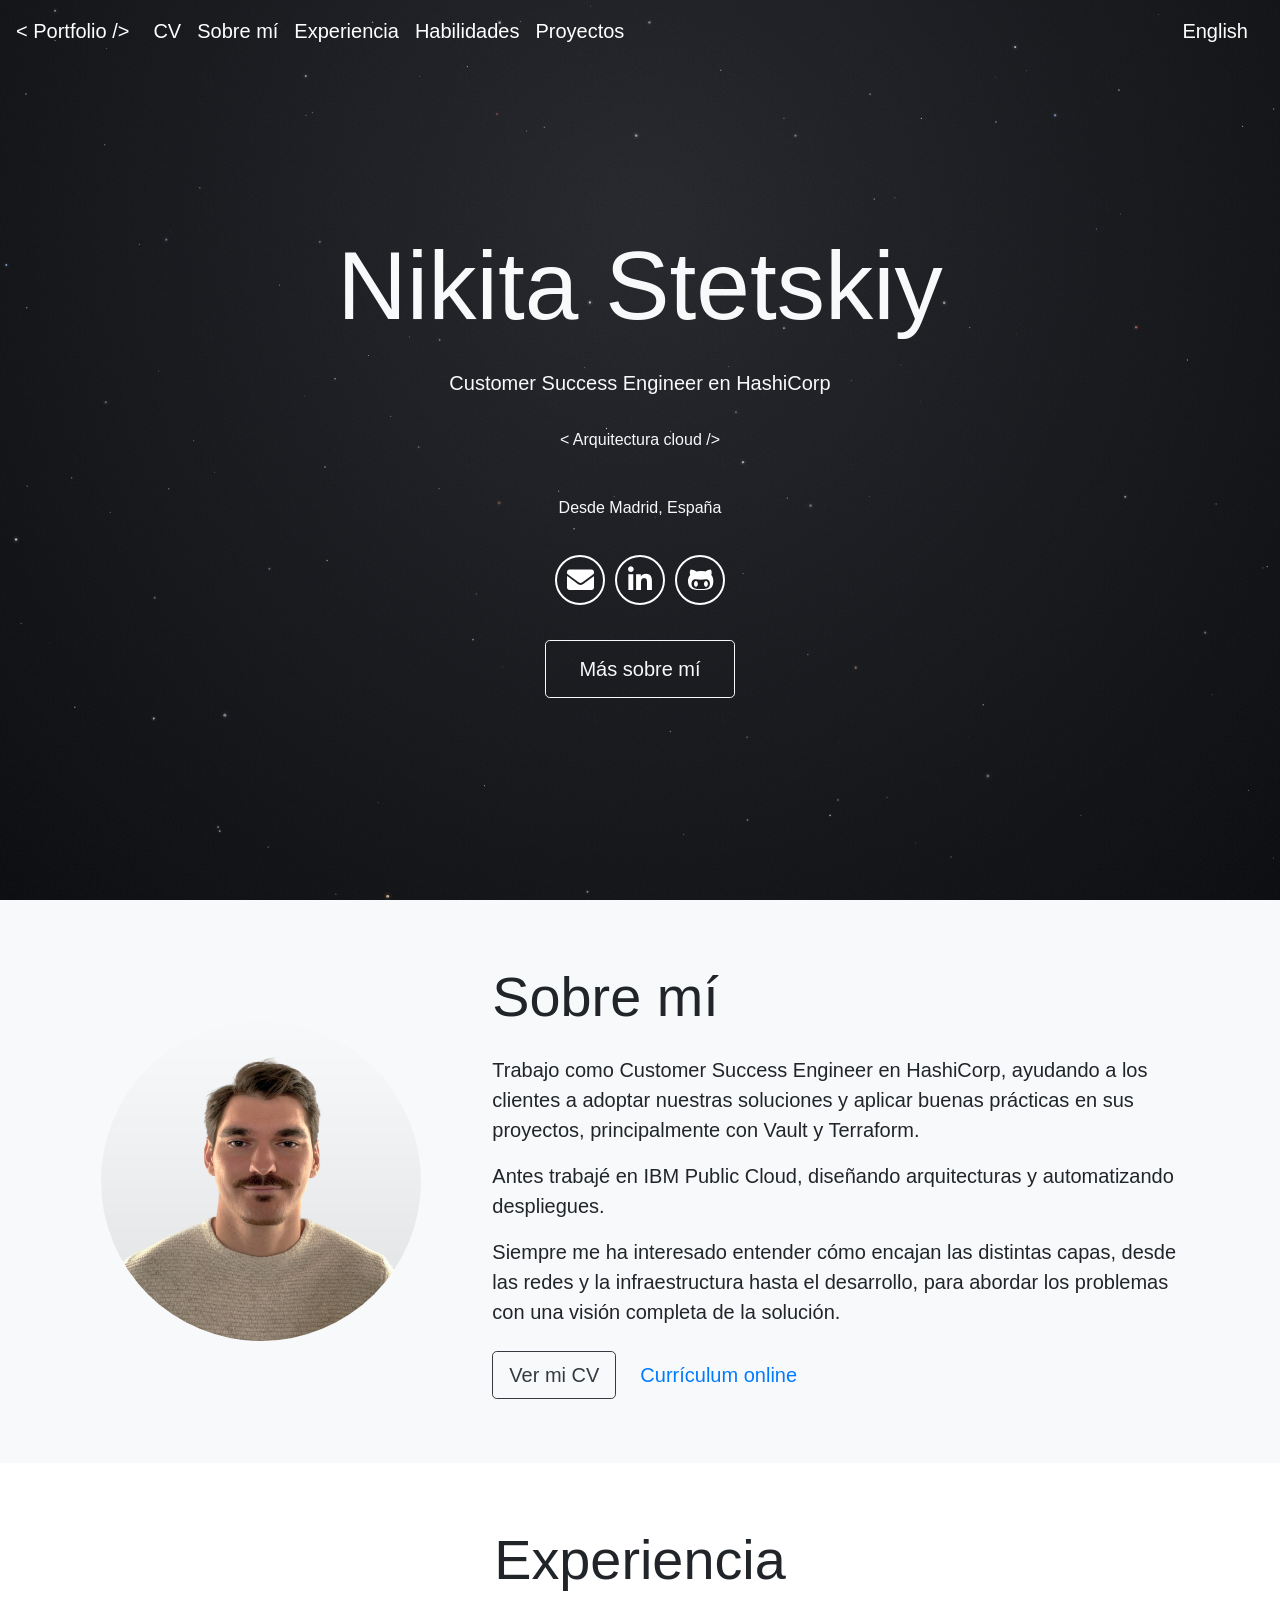
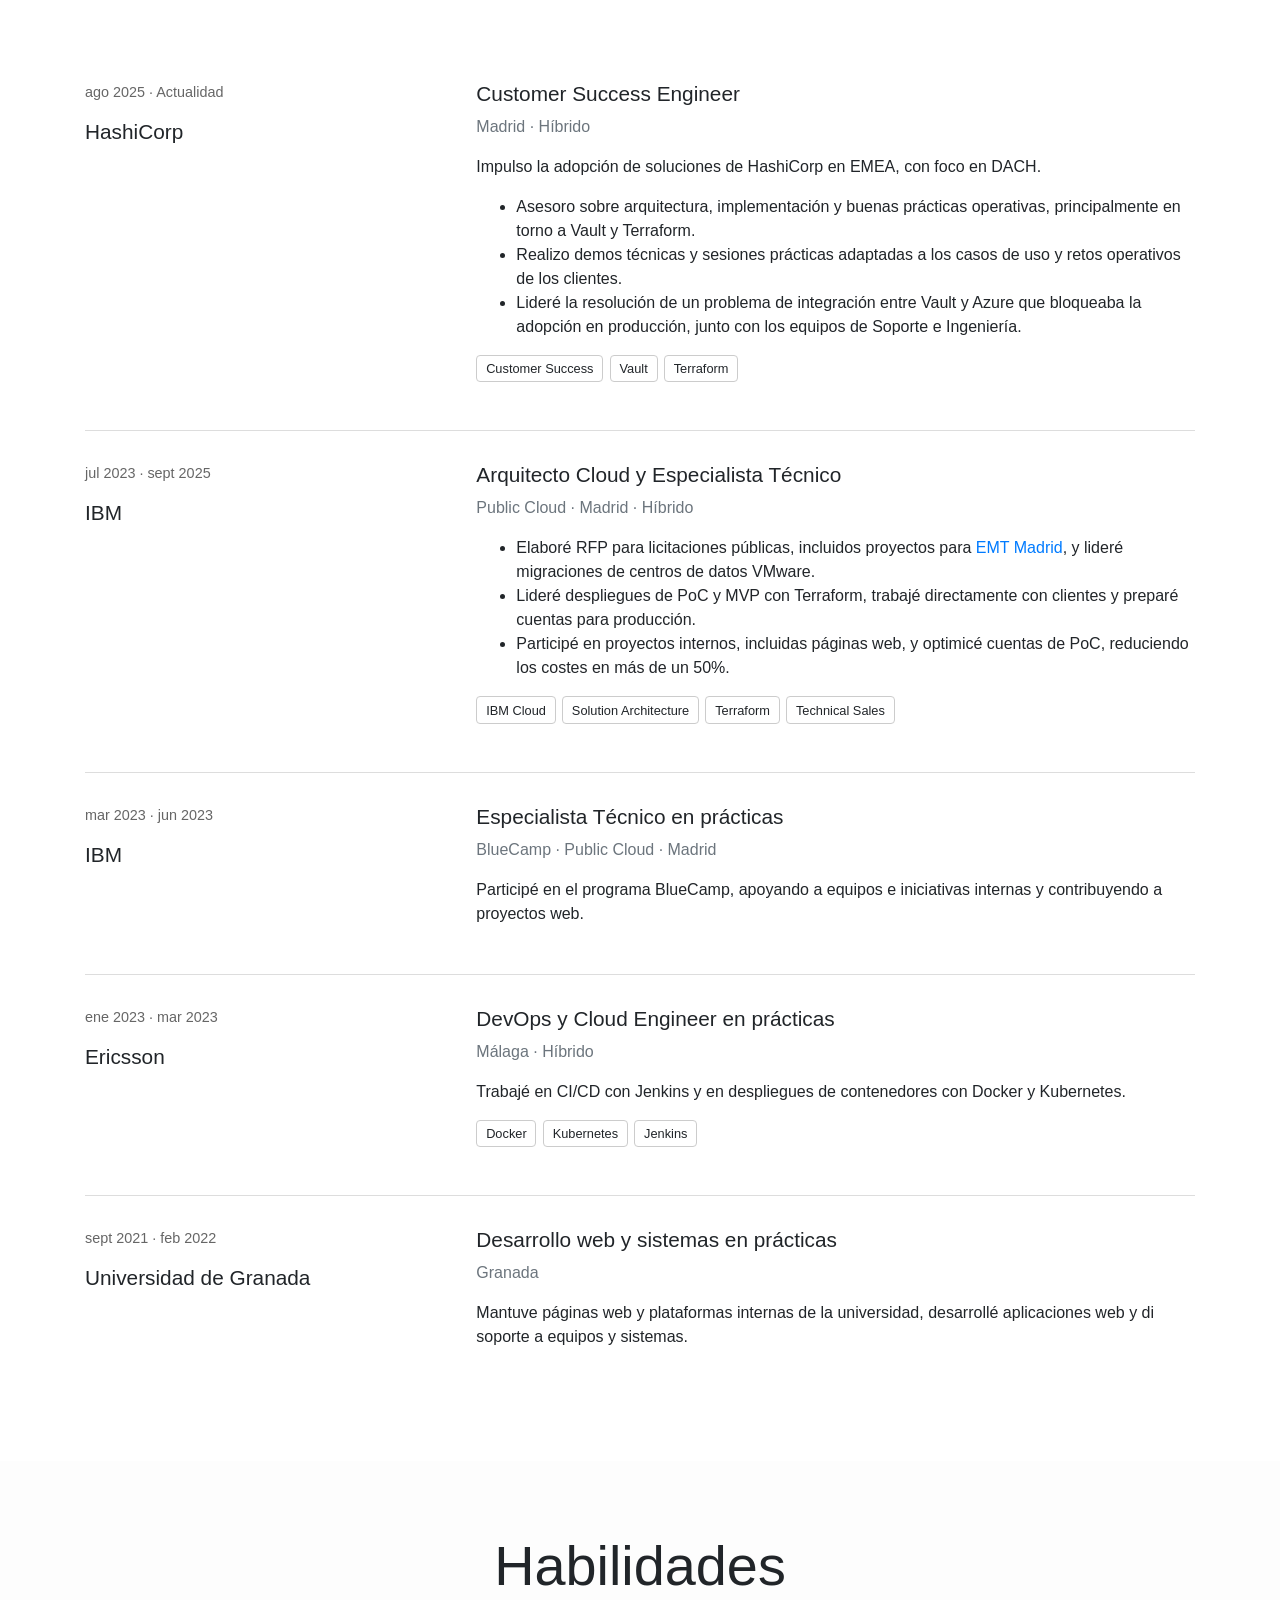
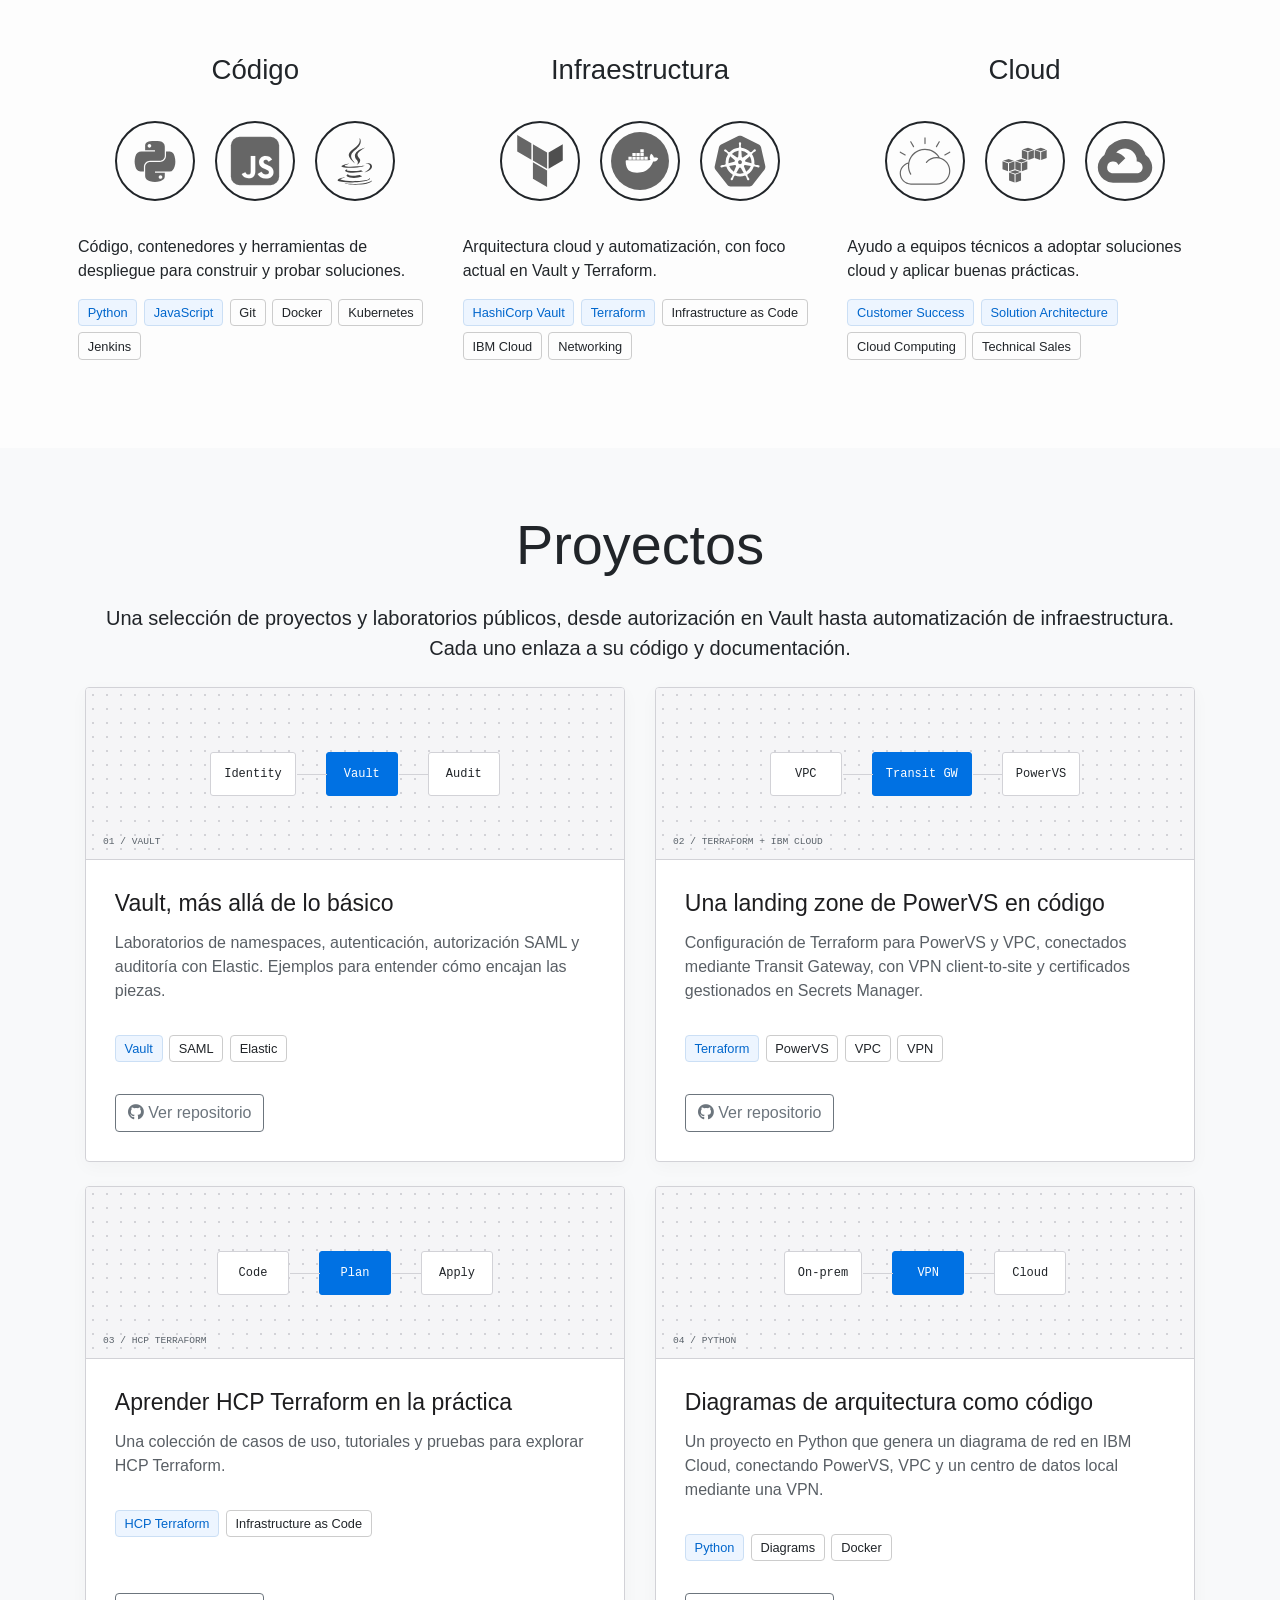
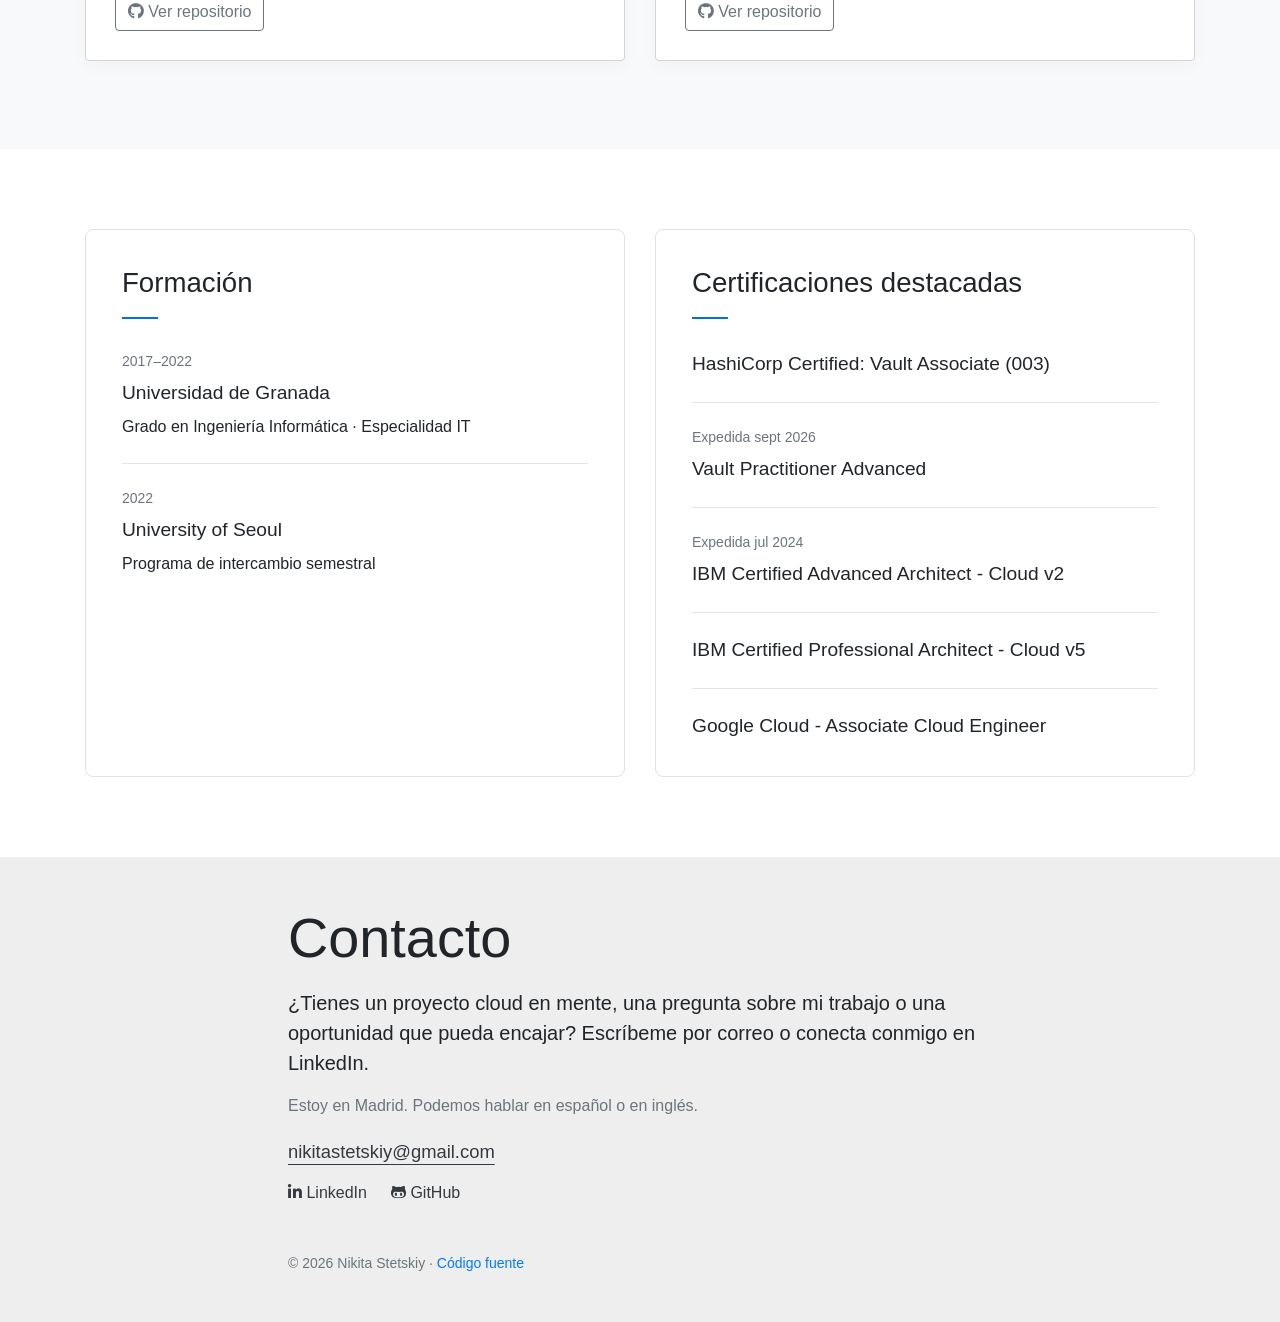
==== commit 5e333fab: "Publish portfolio from 1e4cb570c04bc8fa86469c3d8c68e4a0dada3808" ====
--- a/es/index.html
+++ b/es/index.html
@@ -24,13 +24,13 @@
     <meta name="twitter:title" content="Nikita Stetskiy | Customer Success Engineer en HashiCorp" />
     <meta name="twitter:description" content="Nikita Stetskiy, Customer Success Engineer en HashiCorp. Arquitectura cloud, Vault, Terraform y proyectos de infraestructura. Madrid, EMEA y DACH." />
     <script type="application/ld+json">{"@context":"https://schema.org","@type":"ProfilePage","url":"https://nikitastetskiy.github.io/es/","inLanguage":"es","mainEntity":{"@type":"Person","name":"Nikita Stetskiy","url":"https://nikitastetskiy.github.io/","jobTitle":"Customer Success Engineer","worksFor":{"@type":"Organization","name":"HashiCorp"},"sameAs":["https://www.linkedin.com/in/nikitastetskiy/","https://github.com/nikitastetskiy"],"knowsAbout":["Cloud Computing","HashiCorp Vault","Terraform","Customer Success","Infrastructure as Code"]}}</script>
-    <script type="module" crossorigin src="/assets/index-CcwS9CqV.js"></script>
-    <link rel="stylesheet" crossorigin href="/assets/index-DWDdwY12.css">
+    <script type="module" crossorigin src="/assets/index-Ce-5NODy.js"></script>
+    <link rel="stylesheet" crossorigin href="/assets/index-pHZlGKvf.css">
   </head>
   <body>
     <noscript
       ><style>.navbar-toggler{display:none!important}.navbar-collapse{display:block!important}.navbar{background:#eaedef!important;position:static!important}.navbar .brand,.navbar .nav-link{color:#343a40!important}</style></noscript
     >
-    <div id="root"><a class="skip-link" href="#main">Ir al contenido</a><header><nav class="navbar navbar-expand-lg navbar-light fixed-top navbar-transparent" aria-label="Navegación principal"><a class="navbar-brand brand" href="/es/#home">&lt; Portfolio /&gt;</a><button class="navbar-toggler toggler" type="button" aria-expanded="false" aria-controls="site-navigation" aria-label="Menú"><span class="navbar-toggler-icon"></span></button><div id="site-navigation" class="collapse navbar-collapse "><div class="navbar-nav mr-auto"><a class="nav-link lead" href="/resume.pdf" target="_blank" rel="noopener noreferrer">CV</a><a class="nav-link lead" href="#aboutme">Sobre mí</a><a class="nav-link lead" href="#experience">Experiencia</a><a class="nav-link lead" href="#skills">Habilidades</a><a class="nav-link lead" href="#projects">Proyectos</a></div><a class="nav-link lead language-link" href="/" lang="en" hrefLang="en">English</a></div></nav></header><main id="main" tabindex="-1"><section id="home" aria-labelledby="hero-name" style="background:linear-gradient(136deg,#FFFFFF, #3D3D3D, #000000);background-size:1200% 1200%" class="jumbotron jumbotron-fluid title bg-transparent bgstyle text-light min-vh-100 d-flex align-content-center align-items-center flex-wrap m-0"><canvas class="starfield" aria-hidden="true"></canvas><div class="container text-center text-mix"><h1 id="hero-name" class="display-1">Nikita Stetskiy</h1><div class="p-3"><p class="lead typist mb-0">Customer Success Engineer<!-- --> <!-- -->en<!-- --> HashiCorp</p></div><div class="hero-tagline"><span class="sr-only">Arquitectura cloud. Infraestructura como código. Vault y Terraform. De la idea a una solución que funciona</span><span aria-hidden="true">&lt; <!-- -->Arquitectura cloud<!-- --> /&gt;</span></div><p class="mt-3 mb-0">Desde Madrid, España</p><div class="header-icons"><a aria-label="Escríbeme" href="mailto:nikitastetskiy@gmail.com"><i class="icon fa fa-envelope" aria-hidden="true"></i></a><a class="" href="https://www.linkedin.com/in/nikitastetskiy/" target="_blank" rel="noopener noreferrer"><span class="sr-only">LinkedIn</span><i class="icon fab fa-linkedin-in" aria-hidden="true"></i></a><a class="" href="https://github.com/nikitastetskiy" target="_blank" rel="noopener noreferrer"><span class="sr-only">GitHub</span><i class="icon fab fa-github-alt" aria-hidden="true"></i></a></div><a class="btn btn-outline-light btn-lg hero-about" href="#aboutme">Más sobre mí</a></div></section><section id="aboutme" class="jumbotron jumbotron-fluid m-0 bg-light"><div class="container"><div class="about-layout"><div class="about-portrait"><img class="border-secondary rounded-circle pic" src="/assets/profile-B7KHsYdh.png" alt="Nikita Stetskiy" width="500" height="500" loading="lazy"/></div><div class="about-copy"><h2 class="display-4 mb-4">Sobre mí</h2><p class="lead">Trabajo como Customer Success Engineer en HashiCorp, ayudando a los clientes a adoptar nuestras soluciones y aplicar buenas prácticas en sus proyectos, principalmente con Vault y Terraform.</p><p class="lead">Antes trabajé en IBM Public Cloud, diseñando arquitecturas y automatizando despliegues.</p><p class="lead">Siempre me ha interesado entender cómo encajan las distintas capas, desde las redes y la infraestructura hasta el desarrollo, para abordar los problemas con una visión completa de la solución.</p><p class="about-actions lead mt-4 mb-0"><a class="btn btn-outline-dark btn-lg" href="/resume.pdf" target="_blank" rel="noopener noreferrer">Ver mi CV</a><a href="/es/resume/">Currículum online</a></p></div></div></div></section><section id="experience" class="jumbotron jumbotron-fluid m-0 bg-white"><div class="container"><h2 class="display-4 pb-5 text-center">Experiencia</h2><div class="experience-list"><article class="experience-entry"><div class="experience-meta"><p><time dateTime="2025-08">ago 2025</time> ·<!-- --> <!-- -->Actualidad</p><h3>HashiCorp</h3></div><div><h3>Customer Success Engineer</h3><p class="text-muted">Madrid · Híbrido</p><p>Impulso la adopción de soluciones de HashiCorp en EMEA, con foco en DACH.</p><ul><li>Asesoro sobre arquitectura, implementación y buenas prácticas operativas, principalmente en torno a Vault y Terraform.</li><li>Realizo demos técnicas y sesiones prácticas adaptadas a los casos de uso y retos operativos de los clientes.</li><li>Lideré la resolución de un problema de integración entre Vault y Azure que bloqueaba la adopción en producción, junto con los equipos de Soporte e Ingeniería.</li></ul><ul class="skill-tags"><li>Customer Success</li><li>Vault</li><li>Terraform</li></ul></div></article><article class="experience-entry"><div class="experience-meta"><p><time dateTime="2023-07">jul 2023</time> ·<!-- --> <time dateTime="2025-09">sept 2025</time></p><h3>IBM</h3></div><div><h3>Arquitecto Cloud y Especialista Técnico</h3><p class="text-muted">Public Cloud · Madrid · Híbrido</p><ul><li>Elaboré RFP para licitaciones públicas, incluidos proyectos para <a class="" href="https://es.newsroom.ibm.com/announcements?item=122846" target="_blank" rel="noopener noreferrer">EMT Madrid</a>, y lideré migraciones de centros de datos VMware.</li><li>Lideré despliegues de PoC y MVP con Terraform, trabajé directamente con clientes y preparé cuentas para producción.</li><li>Participé en proyectos internos, incluidas páginas web, y optimicé cuentas de PoC, reduciendo los costes en más de un 50%.</li></ul><ul class="skill-tags"><li>IBM Cloud</li><li>Solution Architecture</li><li>Terraform</li><li>Technical Sales</li></ul></div></article><article class="experience-entry"><div class="experience-meta"><p><time dateTime="2023-03">mar 2023</time> ·<!-- --> <time dateTime="2023-06">jun 2023</time></p><h3>IBM</h3></div><div><h3>Especialista Técnico en prácticas</h3><p class="text-muted">BlueCamp · Public Cloud · Madrid</p><p>Participé en el programa BlueCamp, apoyando a equipos e iniciativas internas y contribuyendo a proyectos web.</p></div></article><article class="experience-entry"><div class="experience-meta"><p><time dateTime="2023-01">ene 2023</time> ·<!-- --> <time dateTime="2023-03">mar 2023</time></p><h3>Ericsson</h3></div><div><h3>DevOps y Cloud Engineer en prácticas</h3><p class="text-muted">Málaga · Híbrido</p><p>Trabajé en CI/CD con Jenkins y en despliegues de contenedores con Docker y Kubernetes.</p><ul class="skill-tags"><li>Docker</li><li>Kubernetes</li><li>Jenkins</li></ul></div></article><article class="experience-entry"><div class="experience-meta"><p><time dateTime="2021-09">sept 2021</time> ·<!-- --> <time dateTime="2022-02">feb 2022</time></p><h3>Universidad de Granada</h3></div><div><h3>Desarrollo web y sistemas en prácticas</h3><p class="text-muted">Granada</p><p>Mantuve páginas web y plataformas internas de la universidad, desarrollé aplicaciones web y di soporte a equipos y sistemas.</p></div></article></div></div></section><section id="skills" class="jumbotron jumbotron-fluid m-0"><div class="container p-2"><h2 class="display-4 pb-4 text-center">Habilidades</h2><div class="row skills-grid"><div class="col-md-4 skill-group"><div class="tech text-center"><h3 class="pb-3">Código</h3><div class="icons"><img src="data:image/svg+xml,%3c?xml%20version=&#x27;1.0&#x27;%20encoding=&#x27;utf-8&#x27;?%3e%3c!DOCTYPE%20svg%20PUBLIC%20&#x27;-//W3C//DTD%20SVG%201.1//EN&#x27;%20&#x27;http://www.w3.org/Graphics/SVG/1.1/DTD/svg11.dtd&#x27;%3e%3c!--%20Uploaded%20to:%20SVG%20Repo,%20www.svgrepo.com,%20Generator:%20SVG%20Repo%20Mixer%20Tools%20--%3e%3csvg%20width=&#x27;800px&#x27;%20height=&#x27;800px&#x27;%20viewBox=&#x27;0%200%2032%2032&#x27;%20version=&#x27;1.1&#x27;%20xmlns=&#x27;http://www.w3.org/2000/svg&#x27;%20xmlns:xlink=&#x27;http://www.w3.org/1999/xlink&#x27;%3e%3cpath%20fill=&#x27;%23666666&#x27;%20d=&#x27;M13.275%2015.88h5.417c1.508%200%202.712-1.241%202.712-2.756v-5.164c0-1.47-1.24-2.574-2.712-2.819-0.932-0.155-1.898-0.226-2.825-0.221s-1.813%200.083-2.592%200.221c-2.295%200.405-2.712%201.254-2.712%202.819v2.067h5.423v0.689h-7.459c-1.576%200-2.956%200.947-3.388%202.75-0.498%202.066-0.52%203.355%200%205.512%200.385%201.606%201.306%202.75%202.882%202.75h1.865v-2.478c0-1.79%201.549-3.369%203.388-3.369zM12.933%208.649c-0.562%200-1.018-0.461-1.018-1.030%200-0.572%200.455-1.037%201.018-1.037%200.56%200%201.018%200.465%201.018%201.037%200%200.57-0.457%201.030-1.018%201.030zM26.826%2013.465c-0.389-1.569-1.133-2.75-2.712-2.75h-2.035v2.408c0%201.867-1.583%203.439-3.388%203.439h-5.417c-1.484%200-2.712%201.27-2.712%202.756v5.164c0%201.47%201.278%202.334%202.712%202.756%201.717%200.505%203.363%200.596%205.417%200%201.365-0.395%202.712-1.191%202.712-2.756v-2.067h-5.417v-0.689h8.129c1.576%200%202.163-1.099%202.712-2.75%200.566-1.699%200.542-3.332%200-5.512zM19.033%2023.794c0.562%200%201.018%200.461%201.018%201.030%200%200.572-0.456%201.037-1.018%201.037-0.56%200-1.018-0.465-1.018-1.037%200-0.57%200.457-1.030%201.018-1.030z&#x27;%3e%3c/path%3e%3c/svg%3e" alt="Python" title="Python" width="60" height="60" loading="lazy"/></div><div class="icons"><img src="data:image/svg+xml,%3csvg%20xmlns=&#x27;http://www.w3.org/2000/svg&#x27;%20aria-label=&#x27;JavaScript&#x27;%20role=&#x27;img&#x27;%20viewBox=&#x27;-51.2%20-51.2%20614.40%20614.40&#x27;%20fill=&#x27;%23ffffff&#x27;%20stroke=&#x27;%23ffffff&#x27;%3e%3cg%20id=&#x27;SVGRepo_bgCarrier&#x27;%20stroke-width=&#x27;0&#x27;%3e%3c/g%3e%3cg%20id=&#x27;SVGRepo_tracerCarrier&#x27;%20stroke-linecap=&#x27;round&#x27;%20stroke-linejoin=&#x27;round&#x27;%3e%3c/g%3e%3cg%20id=&#x27;SVGRepo_iconCarrier&#x27;%3e%3crect%20width=&#x27;512&#x27;%20height=&#x27;512&#x27;%20rx=&#x27;15%25&#x27;%20fill=&#x27;%23666666&#x27;%3e%3c/rect%3e%3cpath%20d=&#x27;M324%20370c10%2017%2024%2029%2047%2029c20%200%2033-10%2033%20-24c0-16%20-13%20-22%20-35%20-32l-12-5c-35-15%20-58%20-33%20-58%20-72c0-36%2027%20-64%2070%20-64c31%200%2053%2011%2068%2039l-37%2024c-8-15%20-17%20-21%20-31%20-21c-14%200-23%209%20-23%2021c0%2014%209%2020%2030%2029l12%205c41%2018%2064%2035%2064%2076c0%2043-34%2067%20-80%2067c-45%200-74%20-21%20-88%20-49zm-170%204c8%2013%2014%2025%2031%2025c16%200%2026-6%2026%20-30V203h48v164c0%2050-29%2072%20-72%2072c-39%200-61%20-20%20-72%20-44z&#x27;%3e%3c/path%3e%3c/g%3e%3c/svg%3e" alt="JavaScript" title="JavaScript" width="60" height="60" loading="lazy"/></div><div class="icons"><img src="data:image/svg+xml,%3c?xml%20version=&#x27;1.0&#x27;%20encoding=&#x27;utf-8&#x27;?%3e%3c!DOCTYPE%20svg%20PUBLIC%20&#x27;-//W3C//DTD%20SVG%201.1//EN&#x27;%20&#x27;http://www.w3.org/Graphics/SVG/1.1/DTD/svg11.dtd&#x27;%3e%3c!--%20Uploaded%20to:%20SVG%20Repo,%20www.svgrepo.com,%20Generator:%20SVG%20Repo%20Mixer%20Tools%20--%3e%3csvg%20width=&#x27;800px&#x27;%20height=&#x27;800px&#x27;%20viewBox=&#x27;0%200%2032%2032&#x27;%20version=&#x27;1.1&#x27;%20xmlns=&#x27;http://www.w3.org/2000/svg&#x27;%20xmlns:xlink=&#x27;http://www.w3.org/1999/xlink&#x27;%3e%3cpath%20fill=&#x27;%23444444&#x27;%20d=&#x27;M12.557%2023.22c0%200-0.982%200.571%200.699%200.765%202.037%200.232%203.079%200.199%205.324-0.226%200%200%200.59%200.37%201.415%200.691-5.033%202.157-11.39-0.125-7.437-1.23zM11.942%2020.405c0%200-1.102%200.816%200.581%200.99%202.176%200.224%203.895%200.243%206.869-0.33%200%200%200.411%200.417%201.058%200.645-6.085%201.779-12.863%200.14-8.508-1.305zM17.127%2015.63c1.24%201.428-0.326%202.713-0.326%202.713s3.149-1.625%201.703-3.661c-1.351-1.898-2.386-2.841%203.221-6.093%200%200-8.801%202.198-4.598%207.042zM23.783%2025.302c0%200%200.727%200.599-0.801%201.062-2.905%200.88-12.091%201.146-14.643%200.035-0.917-0.399%200.803-0.953%201.344-1.069%200.564-0.122%200.887-0.1%200.887-0.1-1.020-0.719-6.594%201.411-2.831%202.021%2010.262%201.664%2018.706-0.749%2016.044-1.95zM13.029%2017.489c0%200-4.673%201.11-1.655%201.513%201.274%200.171%203.814%200.132%206.181-0.066%201.934-0.163%203.876-0.51%203.876-0.51s-0.682%200.292-1.175%200.629c-4.745%201.248-13.911%200.667-11.272-0.609%202.232-1.079%204.046-0.956%204.046-0.956zM21.412%2022.174c4.824-2.506%202.593-4.915%201.037-4.591-0.382%200.079-0.552%200.148-0.552%200.148s0.142-0.222%200.412-0.318c3.079-1.083%205.448%203.193-0.994%204.887-0%200%200.075-0.067%200.097-0.126zM18.503%203.337c0%200%202.671%202.672-2.534%206.781-4.174%203.296-0.952%205.176-0.002%207.323-2.436-2.198-4.224-4.133-3.025-5.934%201.761-2.644%206.638-3.925%205.56-8.17zM13.503%2028.966c4.63%200.296%2011.74-0.164%2011.908-2.355%200%200-0.324%200.831-3.826%201.49-3.952%200.744-8.826%200.657-11.716%200.18%200%200%200.592%200.49%203.635%200.685z&#x27;%3e%3c/path%3e%3c/svg%3e" alt="Java" title="Java" width="60" height="60" loading="lazy"/></div></div><p>Código, contenedores y herramientas de despliegue para construir y probar soluciones.</p><ul class="skill-tags"><li class="tag-highlight">Python</li><li class="tag-highlight">JavaScript</li><li>Git</li><li>Docker</li><li>Kubernetes</li><li>Jenkins</li></ul></div><div class="col-md-4 skill-group"><div class="tech text-center"><h3 class="pb-3">Infraestructura</h3><div class="icons"><img src="data:image/svg+xml,%3csvg%20width=&#x27;180px&#x27;%20height=&#x27;180px&#x27;%20viewBox=&#x27;-34.96%20-17.505%20325.92%20325.92&#x27;%20version=&#x27;1.1&#x27;%20xmlns=&#x27;http://www.w3.org/2000/svg&#x27;%20xmlns:xlink=&#x27;http://www.w3.org/1999/xlink&#x27;%20preserveAspectRatio=&#x27;xMidYMid&#x27;%20fill=&#x27;%23000000&#x27;%3e%3cg%20id=&#x27;SVGRepo_bgCarrier&#x27;%20stroke-width=&#x27;0&#x27;%3e%3c/g%3e%3cg%20id=&#x27;SVGRepo_tracerCarrier&#x27;%20stroke-linecap=&#x27;round&#x27;%20stroke-linejoin=&#x27;round&#x27;%3e%3c/g%3e%3cg%20id=&#x27;SVGRepo_iconCarrier&#x27;%3e%3cg%3e%3cpolygon%20fill=&#x27;%234f4f4f&#x27;%20points=&#x27;176.485057%20188.994162%20256.000302%20143.127442%20256.000302%2051.2485453%20176.485057%2097.2122358&#x27;%3e%3c/polygon%3e%3cpath%20d=&#x27;M88.2425283,51.2485453%20L167.757774,97.2122358%20L167.757774,188.994162%20L88.2425283,143.078957%20M0,91.8304113%20L79.5152453,137.745617%20L79.5152453,45.9152057%20L0,0%20M88.2425283,244.994228%20L167.757774,290.909434%20L167.757774,199.079023%20L88.2425283,153.163817&#x27;%20fill=&#x27;%23666666&#x27;%3e%3c/path%3e%3c/g%3e%3c/g%3e%3c/svg%3e" alt="Terraform" title="Terraform" width="60" height="60" loading="lazy"/></div><div class="icons"><img src="data:image/svg+xml,%3c?xml%20version=&#x27;1.0&#x27;%20encoding=&#x27;utf-8&#x27;?%3e%3c!--%20Uploaded%20to:%20SVG%20Repo,%20www.svgrepo.com,%20Generator:%20SVG%20Repo%20Mixer%20Tools%20--%3e%3csvg%20width=&#x27;800px&#x27;%20height=&#x27;800px&#x27;%20viewBox=&#x27;0%200%201024%201024&#x27;%20xmlns=&#x27;http://www.w3.org/2000/svg&#x27;%3e%3ccircle%20cx=&#x27;512&#x27;%20cy=&#x27;512&#x27;%20r=&#x27;512&#x27;%20style=&#x27;fill:%23666666&#x27;/%3e%3cpath%20d=&#x27;M827.3%20461.5c-1.6-1.3-16.1-12.2-46.7-12.2-8.1%200-16.2.6-24.2%202.1-5.9-40.7-39.5-60.5-41-61.4l-8.2-4.8-5.4%207.8c-6.8%2010.5-11.7%2022-14.6%2034.2-5.5%2023.2-2.2%2045%209.6%2063.6-14.2%207.9-37.1%209.9-41.7%2010H277c-9.9%200-17.9%208-17.9%2017.9-.4%2033.1%205.2%2066%2016.5%2097.1%2013%2034.2%2032.4%2059.3%2057.6%2074.7%2028.2%2017.3%2074.1%2027.2%20126.2%2027.2%2023.5.1%2047-2.1%2070.1-6.4%2032.1-5.9%2063-17.1%2091.4-33.2%2023.4-13.6%2044.5-30.8%2062.4-51.1%2029.9-33.9%2047.8-71.7%2061.1-105.2h5.3c32.8%200%2053-13.1%2064.1-24.1%207.4-7%2013.2-15.5%2016.9-25l2.3-6.9-5.7-4.3zM312%20489.9h50.7c2.4%200%204.4-2%204.4-4.4v-45.1c0-2.4-2-4.4-4.4-4.5H312c-2.4%200-4.4%202-4.4%204.4v45.2c0%202.5%202%204.4%204.4%204.4m69.9%200h50.7c2.4%200%204.4-2%204.4-4.4v-45.1c0-2.4-2-4.4-4.4-4.5h-50.7c-2.5%200-4.5%202-4.5%204.5v45.1c0%202.5%202%204.4%204.5%204.4m70.8.1h50.7c2.4%200%204.4-2%204.4-4.4v-45.1c0-2.4-2-4.4-4.4-4.5h-50.7c-2.4%200-4.4%202-4.4%204.4v45.2c0%202.4%202%204.3%204.4%204.4m70.1%200h50.7c2.4%200%204.4-2%204.5-4.4v-45.1c0-2.5-2-4.5-4.5-4.5h-50.7c-2.4%200-4.4%202-4.4%204.4v45.2c0%202.4%201.9%204.4%204.4%204.4m-141-65h50.7c2.4%200%204.4-2%204.4-4.5v-45.1c0-2.4-2-4.4-4.4-4.4h-50.7c-2.5%200-4.4%202-4.5%204.4v45.1c.1%202.5%202.1%204.5%204.5%204.5m70.9%200h50.7c2.4%200%204.4-2%204.4-4.5v-45.1c0-2.4-2-4.4-4.4-4.4h-50.7c-2.4%200-4.4%202-4.4%204.4v45.1c0%202.5%202%204.5%204.4%204.5m70.1%200h50.7c2.5%200%204.4-2%204.5-4.5v-45.1c0-2.5-2-4.4-4.5-4.4h-50.7c-2.4%200-4.4%202-4.4%204.4v45.1c0%202.5%201.9%204.5%204.4%204.5m0-64.9h50.7c2.5%200%204.5-2%204.5-4.5v-45.2c0-2.4-2-4.4-4.5-4.4h-50.7c-2.4%200-4.4%202-4.4%204.4v45.2c0%202.5%201.9%204.5%204.4%204.5M593.4%20490h50.7c2.4%200%204.4-2%204.4-4.4v-45.1c0-2.5-2-4.4-4.4-4.5h-50.7c-2.4%200-4.4%202-4.4%204.4v45.2c0%202.4%202%204.4%204.4%204.4&#x27;%20style=&#x27;fill:%23fff&#x27;/%3e%3c/svg%3e" alt="Docker" title="Docker" width="60" height="60" loading="lazy"/></div><div class="icons"><img src="data:image/svg+xml,%3c?xml%20version=&#x27;1.0&#x27;%20encoding=&#x27;utf-8&#x27;?%3e%3c!--%20Uploaded%20to:%20SVG%20Repo,%20www.svgrepo.com,%20Generator:%20SVG%20Repo%20Mixer%20Tools%20--%3e%3csvg%20width=&#x27;800px&#x27;%20height=&#x27;800px&#x27;%20viewBox=&#x27;0%200%2016%2016&#x27;%20xmlns=&#x27;http://www.w3.org/2000/svg&#x27;%20fill=&#x27;none&#x27;%3e%3cpath%20fill=&#x27;%23666666&#x27;%20fill-rule=&#x27;evenodd&#x27;%20d=&#x27;M5.374%2015c-.335%200-.66-.153-.874-.431l-3.254-4.172a1.15%201.15%200%2001-.214-.978l1.165-5.207c.074-.345.298-.623.605-.776l4.715-2.32c.15-.078.317-.116.485-.116.168%200%20.335.038.485.115L13.2%203.426c.308.153.532.432.606.777l1.165%205.207c.074.345%200%20.7-.214.978L11.5%2014.566c-.214.268-.54.434-.875.434h-5.25zm7.718-5.835l.031.008a.308.308%200%2001.26.371.306.306%200%2001-.396.223h-.004l-.003-.001-.003-.001-.03-.007-.05-.01a2.548%202.548%200%2001-.274-.106%202.87%202.87%200%2000-.533-.156.242.242%200%2000-.171.063%204.76%204.76%200%2000-.131-.023%203.972%203.972%200%2001-1.764%202.212c.015.042.032.083.051.123a.239.239%200%2000-.023.18c.074.17.165.332.271.484.06.078.114.16.164.244l.028.057.012.025a.306.306%200%2001-.381.44.307.307%200%2001-.172-.18%202.608%202.608%200%2000-.01-.02l-.028-.058a2.545%202.545%200%2001-.089-.28%202.835%202.835%200%2000-.21-.512.242.242%200%2000-.156-.095%205.926%205.926%200%2001-.03-.053l-.035-.064a3.97%203.97%200%2001-2.824-.007l-.069.125a.249.249%200%2000-.132.064c-.104.17-.184.355-.237.548a2.525%202.525%200%2001-.088.28l-.025.05-.013.027v.001a.307.307%200%2011-.553-.261l.014-.03.026-.052c.05-.085.104-.166.164-.244.108-.156.2-.322.277-.496a.302.302%200%2000-.028-.173l.056-.133A3.972%203.972%200%20014.22%209.532l-.134.023a.34.34%200%2000-.176-.062%202.872%202.872%200%2000-.533.156c-.09.04-.181.075-.274.105l-.05.011-.03.007H3.02l-.002.002h-.005a.308.308%200%2001-.397-.349.306.306%200%2001.261-.245l.004-.001h.003l.006-.002c.024-.006.054-.014.076-.018.097-.013.195-.021.293-.023.186-.013.37-.043.549-.09a.422.422%200%2000.131-.133l.128-.037a3.938%203.938%200%2001.624-2.752l-.097-.087a.338.338%200%2000-.062-.176%202.854%202.854%200%2000-.455-.319%202.557%202.557%200%2001-.254-.148%201.129%201.129%200%2001-.063-.05l-.004-.004a.323.323%200%2001-.076-.45.295.295%200%2001.244-.107.365.365%200%2001.213.08l.022.017c.016.013.034.026.046.037.071.067.139.139.202.213.125.137.263.262.412.372.056.03.121.036.182.018l.11.078a3.938%203.938%200%20012.552-1.224l.007-.129a.332.332%200%2000.1-.157%202.844%202.844%200%2000-.034-.554%202.555%202.555%200%2001-.042-.29v-.053-.025-.004-.004A.306.306%200%20018%202.82a.308.308%200%2001.306.337v.087a2.53%202.53%200%2001-.041.29%202.85%202.85%200%2000-.035.553.242.242%200%2000.1.153v.007l.007.13c.967.087%201.87.522%202.54%201.223l.116-.083a.34.34%200%2000.186-.02c.149-.11.287-.235.412-.373a2.53%202.53%200%2001.202-.213l.051-.04.017-.014a.308.308%200%2001.472.388.307.307%200%2001-.09.09c-.008.005-.017.012-.025.02l-.043.033a2.549%202.549%200%2001-.254.148%202.865%202.865%200%2000-.455.32.24.24%200%2000-.058.172%204.458%204.458%200%2001-.05.044l-.058.053c.542.806.769%201.783.637%202.745l.123.036c.031.056.077.101.132.132.18.048.364.078.55.09.097.003.195.01.292.024l.058.013zm-2.875-3.1l-1.308.925-.004-.002a.27.27%200%2001-.43-.205v-.001l-.091-1.598a3.183%203.183%200%20011.833.882zM7.754%207.818h.492l.306.381-.11.476L8%208.886l-.443-.213-.11-.475.307-.381zM7.29%205.24c.107-.024.216-.043.326-.056l-.09%201.6-.008.004a.268.268%200%2001-.293.256.27.27%200%2001-.135-.05l-.002.001-1.316-.93c.419-.41.945-.696%201.518-.825zM5.296%206.663l1.201%201.071-.001.007a.269.269%200%2001-.106.462l-.001.005-1.54.443a3.134%203.134%200%2001.447-1.988zm1.608%202.846l-.612%201.474a3.16%203.16%200%2001-1.27-1.586L6.6%209.13l.003.003a.265.265%200%2001.18.029.27.27%200%2001.117.341l.004.006zm1.806%201.896c-.572.13-1.17.1-1.726-.088l.777-1.4h.001a.27.27%200%2001.475-.001h.006l.779%201.402a3.286%203.286%200%2001-.312.087zm1.004-.416L9.096%209.5l.001-.003a.269.269%200%2001.296-.37l.003-.004%201.593.269a3.147%203.147%200%2001-1.275%201.597zm1.442-2.343L9.61%208.201l-.002-.006a.27.27%200%2001-.185-.343.27.27%200%2001.08-.12L9.5%207.73l1.195-1.067c.366.594.527%201.29.46%201.983z&#x27;%20clip-rule=&#x27;evenodd&#x27;/%3e%3c/svg%3e" alt="Kubernetes" title="Kubernetes" width="60" height="60" loading="lazy"/></div></div><p>Arquitectura cloud y automatización, con foco actual en Vault y Terraform.</p><ul class="skill-tags"><li class="tag-highlight">HashiCorp Vault</li><li class="tag-highlight">Terraform</li><li>Infrastructure as Code</li><li>IBM Cloud</li><li>Networking</li></ul></div><div class="col-md-4 skill-group"><div class="tech text-center"><h3 class="pb-3">Cloud</h3><div class="icons"><img src="data:image/svg+xml,%3csvg%20fill=&#x27;%23666666&#x27;%20version=&#x27;1.1&#x27;%20id=&#x27;Layer_1&#x27;%20xmlns=&#x27;http://www.w3.org/2000/svg&#x27;%20xmlns:xlink=&#x27;http://www.w3.org/1999/xlink&#x27;%20viewBox=&#x27;-1.6%20-1.6%2035.20%2035.20&#x27;%20xml:space=&#x27;preserve&#x27;%20stroke=&#x27;%23666666&#x27;%20stroke-width=&#x27;0.00032&#x27;%20transform=&#x27;rotate(0)&#x27;%3e%3cg%20id=&#x27;SVGRepo_bgCarrier&#x27;%20stroke-width=&#x27;0&#x27;%3e%3c/g%3e%3cg%20id=&#x27;SVGRepo_tracerCarrier&#x27;%20stroke-linecap=&#x27;round&#x27;%20stroke-linejoin=&#x27;round&#x27;%3e%3c/g%3e%3cg%20id=&#x27;SVGRepo_iconCarrier&#x27;%3e%3cpath%20id=&#x27;ibm--cloud_1_&#x27;%20d=&#x27;M23,30.36H7.5c-3.783,0-6.86-3.078-6.86-6.86c0-3.156,2.184-5.922,5.228-6.665%20C6.866,12.159,11.03,8.64,16,8.64c3.727,0,7.169,2.007,9.011,5.244c3.642,0.903,6.35,4.199,6.35,8.116%20C31.36,26.609,27.609,30.36,23,30.36z%20M5.732,17.618C3.169,18.388,1.36,20.782,1.36,23.5c0,3.386,2.754,6.14,6.14,6.14H23%20c4.213,0,7.64-3.427,7.64-7.64s-3.427-7.64-7.64-7.64c-2.27,0-4.406,0.999-5.863,2.741c-0.128,0.154-0.355,0.172-0.507,0.046%20c-0.152-0.128-0.173-0.355-0.045-0.507c1.594-1.906,3.932-2.999,6.416-2.999c0.358,0,0.711,0.022,1.058,0.066%20C22.282,11.008,19.258,9.36,16,9.36c-5.315,0-9.64,4.325-9.64,9.64c0,1.691,0.445,3.356,1.286,4.813%20c0.099,0.172,0.04,0.393-0.132,0.491c-0.174,0.101-0.393,0.042-0.492-0.132C6.118,22.606,5.64,20.818,5.64,19%20C5.64,18.531,5.671,18.07,5.732,17.618z%20M28.027,12.735c-0.124,0-0.245-0.064-0.312-0.18c-0.1-0.172-0.041-0.393,0.132-0.492%20l2.973-1.716c0.172-0.097,0.393-0.041,0.491,0.132c0.1,0.172,0.041,0.393-0.132,0.492l-2.973,1.716%20C28.15,12.72,28.089,12.735,28.027,12.735z%20M3.972,12.735c-0.061,0-0.123-0.015-0.18-0.048L0.82,10.972%20c-0.172-0.1-0.231-0.32-0.132-0.492c0.1-0.171,0.318-0.232,0.492-0.132l2.973,1.716c0.172,0.1,0.231,0.32,0.132,0.492%20C4.218,12.671,4.097,12.735,3.972,12.735z%20M9.057,7.653c-0.125,0-0.246-0.064-0.312-0.18L7.028,4.5%20C6.929,4.328,6.988,4.108,7.16,4.009c0.172-0.101,0.393-0.04,0.492,0.131l1.716,2.973c0.099,0.172,0.04,0.393-0.132,0.492%20C9.18,7.638,9.118,7.653,9.057,7.653z%20M22.943,7.653c-0.062,0-0.123-0.015-0.18-0.048c-0.173-0.1-0.231-0.32-0.132-0.492%20l1.716-2.973c0.1-0.172,0.321-0.229,0.491-0.132c0.173,0.1,0.231,0.32,0.132,0.492l-1.716,2.973%20C23.188,7.588,23.067,7.653,22.943,7.653z%20M16,5.792c-0.199,0-0.36-0.161-0.36-0.36V2c0-0.199,0.161-0.36,0.36-0.36%20S16.36,1.801,16.36,2v3.433C16.36,5.631,16.199,5.792,16,5.792z&#x27;%3e%3c/path%3e%3crect%20id=&#x27;_Transparent_Rectangle&#x27;%20style=&#x27;fill:none;&#x27;%20width=&#x27;32&#x27;%20height=&#x27;32&#x27;%3e%3c/rect%3e%3c/g%3e%3c/svg%3e" alt="IBM Cloud" title="IBM Cloud" width="60" height="60" loading="lazy"/></div><div class="icons"><img src="data:image/svg+xml,%3c?xml%20version=&#x27;1.0&#x27;%20encoding=&#x27;utf-8&#x27;?%3e%3c!DOCTYPE%20svg%20PUBLIC%20&#x27;-//W3C//DTD%20SVG%201.1//EN&#x27;%20&#x27;http://www.w3.org/Graphics/SVG/1.1/DTD/svg11.dtd&#x27;%3e%3c!--%20Uploaded%20to:%20SVG%20Repo,%20www.svgrepo.com,%20Generator:%20SVG%20Repo%20Mixer%20Tools%20--%3e%3csvg%20width=&#x27;800px&#x27;%20height=&#x27;800px&#x27;%20viewBox=&#x27;0%20-1%2034%2034&#x27;%20version=&#x27;1.1&#x27;%20xmlns=&#x27;http://www.w3.org/2000/svg&#x27;%20xmlns:xlink=&#x27;http://www.w3.org/1999/xlink&#x27;%3e%3cpath%20fill=&#x27;%23666666&#x27;%20d=&#x27;M10.871%2028.625l-3.22-1.155v-4.72l3.22%201.097z&#x27;%3e%3c/path%3e%3cpath%20fill=&#x27;%23666666&#x27;%20d=&#x27;M11.461%2028.625l3.22-1.155v-4.72l-3.22%201.097z&#x27;%3e%3c/path%3e%3cpath%20fill=&#x27;%23666666&#x27;%20d=&#x27;M7.981%2022.396l3.259-0.917%203.022%200.974-3.022%201.026z&#x27;%3e%3c/path%3e%3cpath%20fill=&#x27;%23666666&#x27;%20d=&#x27;M7.037%2022.031l-3.22-1.155v-4.72l3.22%201.097z&#x27;%3e%3c/path%3e%3cpath%20fill=&#x27;%23666666&#x27;%20d=&#x27;M7.628%2022.031l3.22-1.155v-4.72l-3.22%201.097z&#x27;%3e%3c/path%3e%3cpath%20fill=&#x27;%23666666&#x27;%20d=&#x27;M4.148%2015.802l3.259-0.917%203.022%200.975-3.022%201.026z&#x27;%3e%3c/path%3e%3cpath%20fill=&#x27;%23666666&#x27;%20d=&#x27;M14.551%2022.031l-3.221-1.155v-4.72l3.221%201.097z&#x27;%3e%3c/path%3e%3cpath%20fill=&#x27;%23666666&#x27;%20d=&#x27;M15.142%2022.031l3.22-1.155v-4.72l-3.22%201.097z&#x27;%3e%3c/path%3e%3cpath%20fill=&#x27;%23666666&#x27;%20d=&#x27;M11.662%2015.802l3.259-0.917%203.022%200.975-3.022%201.026z&#x27;%3e%3c/path%3e%3cpath%20fill=&#x27;%23666666&#x27;%20d=&#x27;M18.385%2015.436l-3.22-1.155v-4.72l3.22%201.097z&#x27;%3e%3c/path%3e%3cpath%20fill=&#x27;%23666666&#x27;%20d=&#x27;M18.976%2015.436l3.22-1.155v-4.72l-3.22%201.097z&#x27;%3e%3c/path%3e%3cpath%20fill=&#x27;%23666666&#x27;%20d=&#x27;M15.496%209.208l3.259-0.917%203.022%200.974-3.022%201.026z&#x27;%3e%3c/path%3e%3cpath%20fill=&#x27;%23666666&#x27;%20d=&#x27;M25.899%2015.436l-3.22-1.155v-4.72l3.22%201.097z&#x27;%3e%3c/path%3e%3cpath%20fill=&#x27;%23666666&#x27;%20d=&#x27;M26.49%2015.436l3.221-1.155v-4.72l-3.221%201.097z&#x27;%3e%3c/path%3e%3cpath%20fill=&#x27;%23666666&#x27;%20d=&#x27;M23.010%209.208l3.259-0.917%203.022%200.974-3.022%201.026z&#x27;%3e%3c/path%3e%3c/svg%3e" alt="AWS" title="AWS" width="60" height="60" loading="lazy"/></div><div class="icons"><img src="data:image/svg+xml,%3c?xml%20version=&#x27;1.0&#x27;%20encoding=&#x27;utf-8&#x27;?%3e%3c!--%20Uploaded%20to:%20SVG%20Repo,%20www.svgrepo.com,%20Generator:%20SVG%20Repo%20Mixer%20Tools%20--%3e%3csvg%20width=&#x27;800px&#x27;%20height=&#x27;800px&#x27;%20viewBox=&#x27;0%200%2016%2016&#x27;%20xmlns=&#x27;http://www.w3.org/2000/svg&#x27;%20fill=&#x27;none&#x27;%3e%3cpath%20fill=&#x27;%23666666&#x27;%20fill-rule=&#x27;evenodd&#x27;%20d=&#x27;M11.87%203.465l-.002-.003a5.935%205.935%200%2000-5.586-1.217%205.89%205.89%200%2000-3.98%204.092%204.206%204.206%200%2000-.149%206.792%204.255%204.255%200%20002.558.87h6.52a4.234%204.234%200%20004.078-2.961A4.2%204.2%200%200013.637%206.3a5.835%205.835%200%2000-1.767-2.835zm-7.828%207.78c.21.095.438.16.67.16l6.518.002c.9%200%201.63-.725%201.63-1.619s-.73-1.619-1.63-1.619v-.323a3.226%203.226%200%2000-1.187-2.56h-.002c-1.339-1.078-3.305-.912-4.465.354l-.014.015c.996.2%201.897.751%202.525%201.568L6.198%209.101a1.63%201.63%200%2000-3.097.439%201.617%201.617%200%2000.942%201.704l-.001.001z&#x27;%20clip-rule=&#x27;evenodd&#x27;/%3e%3c/svg%3e" alt="Google Cloud" title="Google Cloud" width="60" height="60" loading="lazy"/></div></div><p>Ayudo a equipos técnicos a adoptar soluciones cloud y aplicar buenas prácticas.</p><ul class="skill-tags"><li class="tag-highlight">Customer Success</li><li class="tag-highlight">Solution Architecture</li><li>Cloud Computing</li><li>Technical Sales</li></ul></div></div></div></section><section id="projects" class="jumbotron jumbotron-fluid bg-light m-0"><div class="container"><h2 class="display-4 pb-3 text-center">Proyectos</h2><p class="lead text-center mb-4">Una selección de proyectos y laboratorios públicos, desde autorización en Vault hasta automatización de infraestructura. Cada uno enlaza a su código y documentación.</p><div class="row"><div class="col-md-6 mb-4"><article class="card project-card bg-white rounded h-100 security"><div class="project-visual" aria-hidden="true"><div class="project-diagram"><span class="diagram-node">Identity</span><span class="diagram-node active-node">Vault</span><span class="diagram-node">Audit</span></div><span class="project-label">01 / VAULT</span></div><div class="card-body d-flex flex-column"><h3 class="h4 card-title">Vault, más allá de lo básico</h3><p class="card-text">Laboratorios de namespaces, autenticación, autorización SAML y auditoría con Elastic. Ejemplos para entender cómo encajan las piezas.</p><ul class="skill-tags"><li class="tag-highlight">Vault</li><li>SAML</li><li>Elastic</li></ul><div class="mt-auto pt-3"><a class="btn btn-outline-secondary" href="https://github.com/nikitastetskiy/understanding-hcp-vault" target="_blank" rel="noopener noreferrer"><i class="fab fa-github" aria-hidden="true"></i> <!-- -->Ver repositorio<span class="sr-only">: <!-- -->Vault, más allá de lo básico</span></a></div></div></article></div><div class="col-md-6 mb-4"><article class="card project-card bg-white rounded h-100 infrastructure"><div class="project-visual" aria-hidden="true"><div class="project-diagram"><span class="diagram-node">VPC</span><span class="diagram-node active-node">Transit GW</span><span class="diagram-node">PowerVS</span></div><span class="project-label">02 / TERRAFORM + IBM CLOUD</span></div><div class="card-body d-flex flex-column"><h3 class="h4 card-title">Una landing zone de PowerVS en código</h3><p class="card-text">Configuración de Terraform para PowerVS y VPC, conectados mediante Transit Gateway, con VPN client-to-site y certificados gestionados en Secrets Manager.</p><ul class="skill-tags"><li class="tag-highlight">Terraform</li><li>PowerVS</li><li>VPC</li><li>VPN</li></ul><div class="mt-auto pt-3"><a class="btn btn-outline-secondary" href="https://github.com/nikitastetskiy/terraform-powervs-landing-zone" target="_blank" rel="noopener noreferrer"><i class="fab fa-github" aria-hidden="true"></i> <!-- -->Ver repositorio<span class="sr-only">: <!-- -->Una landing zone de PowerVS en código</span></a></div></div></article></div><div class="col-md-6 mb-4"><article class="card project-card bg-white rounded h-100 infrastructure"><div class="project-visual" aria-hidden="true"><div class="project-diagram"><span class="diagram-node">Code</span><span class="diagram-node active-node">Plan</span><span class="diagram-node">Apply</span></div><span class="project-label">03 / HCP TERRAFORM</span></div><div class="card-body d-flex flex-column"><h3 class="h4 card-title">Aprender HCP Terraform en la práctica</h3><p class="card-text">Una colección de casos de uso, tutoriales y pruebas para explorar HCP Terraform.</p><ul class="skill-tags"><li class="tag-highlight">HCP Terraform</li><li>Infrastructure as Code</li></ul><div class="mt-auto pt-3"><a class="btn btn-outline-secondary" href="https://github.com/nikitastetskiy/understanding-hcp-terraform" target="_blank" rel="noopener noreferrer"><i class="fab fa-github" aria-hidden="true"></i> <!-- -->Ver repositorio<span class="sr-only">: <!-- -->Aprender HCP Terraform en la práctica</span></a></div></div></article></div><div class="col-md-6 mb-4"><article class="card project-card bg-white rounded h-100 architecture"><div class="project-visual" aria-hidden="true"><div class="project-diagram"><span class="diagram-node">On-prem</span><span class="diagram-node active-node">VPN</span><span class="diagram-node">Cloud</span></div><span class="project-label">04 / PYTHON</span></div><div class="card-body d-flex flex-column"><h3 class="h4 card-title">Diagramas de arquitectura como código</h3><p class="card-text">Un proyecto en Python que genera un diagrama de red en IBM Cloud, conectando PowerVS, VPC y un centro de datos local mediante una VPN.</p><ul class="skill-tags"><li class="tag-highlight">Python</li><li>Diagrams</li><li>Docker</li></ul><div class="mt-auto pt-3"><a class="btn btn-outline-secondary" href="https://github.com/nikitastetskiy/diagram-powervs" target="_blank" rel="noopener noreferrer"><i class="fab fa-github" aria-hidden="true"></i> <!-- -->Ver repositorio<span class="sr-only">: <!-- -->Diagramas de arquitectura como código</span></a></div></div></article></div></div></div></section><section class="jumbotron jumbotron-fluid bg-white m-0 qualifications-section" aria-label="Formación / Certificaciones destacadas"><div class="container"><div class="row qualification-grid"><div class="col-md-6"><div class="qualification-panel"><h2 class="h3 qualification-heading">Formación</h2><article class="qualification-entry"><p class="small text-muted mb-2">2017–2022</p><h3 class="h5">Universidad de Granada</h3><p class="mb-0">Grado en Ingeniería Informática · Especialidad IT</p></article><article class="qualification-entry"><p class="small text-muted mb-2">2022</p><h3 class="h5">University of Seoul</h3><p class="mb-0">Programa de intercambio semestral</p></article></div></div><div class="col-md-6"><div class="qualification-panel"><h2 class="h3 qualification-heading">Certificaciones destacadas</h2><article class="qualification-entry"><h3 class="h5 mb-0"><a class="text-reset" href="https://www.credly.com/badges/1fa58d45-37f5-46e6-a638-724e4c253114/public_url" target="_blank" rel="noopener noreferrer">HashiCorp Certified: Vault Associate (003)</a></h3></article><article class="qualification-entry"><p class="small text-muted mb-2">Expedida<!-- --> <!-- -->sept 2026</p><h3 class="h5 mb-0"><a class="text-reset" href="https://www.credly.com/badges/34a40317-a7a2-497d-a35f-5c99afb7bf18/public_url" target="_blank" rel="noopener noreferrer">Vault Practitioner Advanced</a></h3></article><article class="qualification-entry"><p class="small text-muted mb-2">Expedida<!-- --> <!-- -->jul 2024</p><h3 class="h5 mb-0"><a class="text-reset" href="https://www.credly.com/badges/1f6b250b-b9ad-41cf-a74c-d93717ad1705/public_url" target="_blank" rel="noopener noreferrer">IBM Certified Advanced Architect - Cloud v2</a></h3></article><article class="qualification-entry"><h3 class="h5 mb-0"><a class="text-reset" href="https://www.credly.com/badges/225b6ea0-138b-49bb-9039-ec974314c908/public_url" target="_blank" rel="noopener noreferrer">IBM Certified Professional Architect - Cloud v5</a></h3></article><article class="qualification-entry"><h3 class="h5 mb-0"><a class="text-reset" href="https://www.credly.com/badges/3b6a874b-4310-4352-b649-c6c01aeab8c8/public_url" target="_blank" rel="noopener noreferrer">Google Cloud - Associate Cloud Engineer</a></h3></article></div></div></div></div></section></main><footer id="contact" style="background-color:#EEEEEE" class="mt-auto py-5"><div class="container"><div class="contact-layout"><h2 class="display-4 mb-0">Contacto</h2><div class="contact-copy"><p class="lead mb-3">¿Tienes un proyecto cloud en mente, una pregunta sobre mi trabajo o una oportunidad que pueda encajar? Escríbeme por correo o conecta conmigo en LinkedIn.</p><p class="text-muted mb-0">Estoy en Madrid. Podemos hablar en español o en inglés.</p></div><div class="contact-links"><a class="contact-email" href="mailto:nikitastetskiy@gmail.com">nikitastetskiy@gmail.com</a><a class="" href="https://www.linkedin.com/in/nikitastetskiy/" target="_blank" rel="noopener noreferrer"><i class="fab fa-linkedin-in" aria-hidden="true"></i> LinkedIn</a><a class="" href="https://github.com/nikitastetskiy" target="_blank" rel="noopener noreferrer"><i class="fab fa-github-alt" aria-hidden="true"></i> GitHub</a></div></div><small class="text-muted">© <!-- -->2026<!-- --> <!-- -->Nikita Stetskiy<!-- --> ·<!-- --> <a class="" href="https://github.com/nikitastetskiy/portfolio" target="_blank" rel="noopener noreferrer">Código fuente</a></small></div></footer></div>
+    <div id="root"><a class="skip-link" href="#main">Ir al contenido</a><header><nav class="navbar navbar-expand-lg navbar-light fixed-top navbar-transparent" aria-label="Navegación principal"><a class="navbar-brand brand" href="/es/#home">&lt; Portfolio /&gt;</a><button class="navbar-toggler toggler" type="button" aria-expanded="false" aria-controls="site-navigation" aria-label="Menú"><span class="navbar-toggler-icon"></span></button><div id="site-navigation" class="collapse navbar-collapse "><div class="navbar-nav mr-auto"><a class="nav-link lead" href="/resume.pdf" target="_blank" rel="noopener noreferrer">CV</a><a class="nav-link lead" href="#aboutme">Sobre mí</a><a class="nav-link lead" href="#experience">Experiencia</a><a class="nav-link lead" href="#skills">Habilidades</a><a class="nav-link lead" href="#projects">Proyectos</a></div><a class="nav-link lead language-link" href="/" lang="en" hrefLang="en">English</a></div></nav></header><main id="main" tabindex="-1"><section id="home" aria-labelledby="hero-name" class="jumbotron jumbotron-fluid title text-light min-vh-100 d-flex align-content-center align-items-center flex-wrap m-0"><canvas class="starfield" aria-hidden="true"></canvas><div class="container text-center text-mix"><h1 id="hero-name" class="display-1">Nikita Stetskiy</h1><div class="p-3"><p class="lead typist mb-0">Customer Success Engineer<!-- --> <!-- -->en<!-- --> HashiCorp</p></div><div class="hero-tagline"><span class="sr-only">Arquitectura cloud. Infraestructura como código. Vault y Terraform. De la idea a una solución que funciona</span><span aria-hidden="true">&lt; <!-- -->Arquitectura cloud<!-- --> /&gt;</span></div><p class="mt-3 mb-0">Desde Madrid, España</p><div class="header-icons"><a aria-label="Escríbeme" href="mailto:nikitastetskiy@gmail.com"><i class="icon fa fa-envelope" aria-hidden="true"></i></a><a class="" href="https://www.linkedin.com/in/nikitastetskiy/" target="_blank" rel="noopener noreferrer"><span class="sr-only">LinkedIn</span><i class="icon fab fa-linkedin-in" aria-hidden="true"></i></a><a class="" href="https://github.com/nikitastetskiy" target="_blank" rel="noopener noreferrer"><span class="sr-only">GitHub</span><i class="icon fab fa-github-alt" aria-hidden="true"></i></a></div><a class="btn btn-outline-light btn-lg hero-about" href="#aboutme">Más sobre mí</a></div></section><section id="aboutme" class="jumbotron jumbotron-fluid m-0 bg-light"><div class="container"><div class="about-layout"><div class="about-portrait"><img class="border-secondary rounded-circle pic" src="/assets/profile-B7KHsYdh.png" alt="Nikita Stetskiy" width="500" height="500" loading="lazy"/></div><div class="about-copy"><h2 class="display-4 mb-4">Sobre mí</h2><p class="lead">Trabajo como Customer Success Engineer en HashiCorp, ayudando a los clientes a adoptar nuestras soluciones y aplicar buenas prácticas en sus proyectos, principalmente con Vault y Terraform.</p><p class="lead">Antes trabajé en IBM Public Cloud, diseñando arquitecturas y automatizando despliegues.</p><p class="lead">Siempre me ha interesado entender cómo encajan las distintas capas, desde las redes y la infraestructura hasta el desarrollo, para abordar los problemas con una visión completa de la solución.</p><p class="about-actions lead mt-4 mb-0"><a class="btn btn-outline-dark btn-lg" href="/resume.pdf" target="_blank" rel="noopener noreferrer">Ver mi CV</a><a href="/es/resume/">Currículum online</a></p></div></div></div></section><section id="experience" class="jumbotron jumbotron-fluid m-0 bg-white"><div class="container"><h2 class="display-4 pb-5 text-center">Experiencia</h2><div class="experience-list"><article class="experience-entry"><div class="experience-meta"><p><time dateTime="2025-08">ago 2025</time> ·<!-- --> <!-- -->Actualidad</p><h3>HashiCorp</h3></div><div><h3>Customer Success Engineer</h3><p class="text-muted">Madrid · Híbrido</p><p>Impulso la adopción de soluciones de HashiCorp en EMEA, con foco en DACH.</p><ul><li>Asesoro sobre arquitectura, implementación y buenas prácticas operativas, principalmente en torno a Vault y Terraform.</li><li>Realizo demos técnicas y sesiones prácticas adaptadas a los casos de uso y retos operativos de los clientes.</li><li>Lideré la resolución de un problema de integración entre Vault y Azure que bloqueaba la adopción en producción, junto con los equipos de Soporte e Ingeniería.</li></ul><ul class="skill-tags"><li>Customer Success</li><li>Vault</li><li>Terraform</li></ul></div></article><article class="experience-entry"><div class="experience-meta"><p><time dateTime="2023-07">jul 2023</time> ·<!-- --> <time dateTime="2025-09">sept 2025</time></p><h3>IBM</h3></div><div><h3>Arquitecto Cloud y Especialista Técnico</h3><p class="text-muted">Public Cloud · Madrid · Híbrido</p><ul><li>Elaboré RFP para licitaciones públicas, incluidos proyectos para <a class="" href="https://es.newsroom.ibm.com/announcements?item=122846" target="_blank" rel="noopener noreferrer">EMT Madrid</a>, y lideré migraciones de centros de datos VMware.</li><li>Lideré despliegues de PoC y MVP con Terraform, trabajé directamente con clientes y preparé cuentas para producción.</li><li>Participé en proyectos internos, incluidas páginas web, y optimicé cuentas de PoC, reduciendo los costes en más de un 50%.</li></ul><ul class="skill-tags"><li>IBM Cloud</li><li>Solution Architecture</li><li>Terraform</li><li>Technical Sales</li></ul></div></article><article class="experience-entry"><div class="experience-meta"><p><time dateTime="2023-03">mar 2023</time> ·<!-- --> <time dateTime="2023-06">jun 2023</time></p><h3>IBM</h3></div><div><h3>Especialista Técnico en prácticas</h3><p class="text-muted">BlueCamp · Public Cloud · Madrid</p><p>Participé en el programa BlueCamp, apoyando a equipos e iniciativas internas y contribuyendo a proyectos web.</p></div></article><article class="experience-entry"><div class="experience-meta"><p><time dateTime="2023-01">ene 2023</time> ·<!-- --> <time dateTime="2023-03">mar 2023</time></p><h3>Ericsson</h3></div><div><h3>DevOps y Cloud Engineer en prácticas</h3><p class="text-muted">Málaga · Híbrido</p><p>Trabajé en CI/CD con Jenkins y en despliegues de contenedores con Docker y Kubernetes.</p><ul class="skill-tags"><li>Docker</li><li>Kubernetes</li><li>Jenkins</li></ul></div></article><article class="experience-entry"><div class="experience-meta"><p><time dateTime="2021-09">sept 2021</time> ·<!-- --> <time dateTime="2022-02">feb 2022</time></p><h3>Universidad de Granada</h3></div><div><h3>Desarrollo web y sistemas en prácticas</h3><p class="text-muted">Granada</p><p>Mantuve páginas web y plataformas internas de la universidad, desarrollé aplicaciones web y di soporte a equipos y sistemas.</p></div></article></div></div></section><section id="skills" class="jumbotron jumbotron-fluid m-0"><div class="container p-2"><h2 class="display-4 pb-4 text-center">Habilidades</h2><div class="row skills-grid"><div class="col-md-4 skill-group"><div class="tech text-center"><h3 class="pb-3">Código</h3><div class="icons"><img src="data:image/svg+xml,%3c?xml%20version=&#x27;1.0&#x27;%20encoding=&#x27;utf-8&#x27;?%3e%3c!DOCTYPE%20svg%20PUBLIC%20&#x27;-//W3C//DTD%20SVG%201.1//EN&#x27;%20&#x27;http://www.w3.org/Graphics/SVG/1.1/DTD/svg11.dtd&#x27;%3e%3c!--%20Uploaded%20to:%20SVG%20Repo,%20www.svgrepo.com,%20Generator:%20SVG%20Repo%20Mixer%20Tools%20--%3e%3csvg%20width=&#x27;800px&#x27;%20height=&#x27;800px&#x27;%20viewBox=&#x27;0%200%2032%2032&#x27;%20version=&#x27;1.1&#x27;%20xmlns=&#x27;http://www.w3.org/2000/svg&#x27;%20xmlns:xlink=&#x27;http://www.w3.org/1999/xlink&#x27;%3e%3cpath%20fill=&#x27;%23666666&#x27;%20d=&#x27;M13.275%2015.88h5.417c1.508%200%202.712-1.241%202.712-2.756v-5.164c0-1.47-1.24-2.574-2.712-2.819-0.932-0.155-1.898-0.226-2.825-0.221s-1.813%200.083-2.592%200.221c-2.295%200.405-2.712%201.254-2.712%202.819v2.067h5.423v0.689h-7.459c-1.576%200-2.956%200.947-3.388%202.75-0.498%202.066-0.52%203.355%200%205.512%200.385%201.606%201.306%202.75%202.882%202.75h1.865v-2.478c0-1.79%201.549-3.369%203.388-3.369zM12.933%208.649c-0.562%200-1.018-0.461-1.018-1.030%200-0.572%200.455-1.037%201.018-1.037%200.56%200%201.018%200.465%201.018%201.037%200%200.57-0.457%201.030-1.018%201.030zM26.826%2013.465c-0.389-1.569-1.133-2.75-2.712-2.75h-2.035v2.408c0%201.867-1.583%203.439-3.388%203.439h-5.417c-1.484%200-2.712%201.27-2.712%202.756v5.164c0%201.47%201.278%202.334%202.712%202.756%201.717%200.505%203.363%200.596%205.417%200%201.365-0.395%202.712-1.191%202.712-2.756v-2.067h-5.417v-0.689h8.129c1.576%200%202.163-1.099%202.712-2.75%200.566-1.699%200.542-3.332%200-5.512zM19.033%2023.794c0.562%200%201.018%200.461%201.018%201.030%200%200.572-0.456%201.037-1.018%201.037-0.56%200-1.018-0.465-1.018-1.037%200-0.57%200.457-1.030%201.018-1.030z&#x27;%3e%3c/path%3e%3c/svg%3e" alt="Python" title="Python" width="60" height="60" loading="lazy"/></div><div class="icons"><img src="data:image/svg+xml,%3csvg%20xmlns=&#x27;http://www.w3.org/2000/svg&#x27;%20aria-label=&#x27;JavaScript&#x27;%20role=&#x27;img&#x27;%20viewBox=&#x27;-51.2%20-51.2%20614.40%20614.40&#x27;%20fill=&#x27;%23ffffff&#x27;%20stroke=&#x27;%23ffffff&#x27;%3e%3cg%20id=&#x27;SVGRepo_bgCarrier&#x27;%20stroke-width=&#x27;0&#x27;%3e%3c/g%3e%3cg%20id=&#x27;SVGRepo_tracerCarrier&#x27;%20stroke-linecap=&#x27;round&#x27;%20stroke-linejoin=&#x27;round&#x27;%3e%3c/g%3e%3cg%20id=&#x27;SVGRepo_iconCarrier&#x27;%3e%3crect%20width=&#x27;512&#x27;%20height=&#x27;512&#x27;%20rx=&#x27;15%25&#x27;%20fill=&#x27;%23666666&#x27;%3e%3c/rect%3e%3cpath%20d=&#x27;M324%20370c10%2017%2024%2029%2047%2029c20%200%2033-10%2033%20-24c0-16%20-13%20-22%20-35%20-32l-12-5c-35-15%20-58%20-33%20-58%20-72c0-36%2027%20-64%2070%20-64c31%200%2053%2011%2068%2039l-37%2024c-8-15%20-17%20-21%20-31%20-21c-14%200-23%209%20-23%2021c0%2014%209%2020%2030%2029l12%205c41%2018%2064%2035%2064%2076c0%2043-34%2067%20-80%2067c-45%200-74%20-21%20-88%20-49zm-170%204c8%2013%2014%2025%2031%2025c16%200%2026-6%2026%20-30V203h48v164c0%2050-29%2072%20-72%2072c-39%200-61%20-20%20-72%20-44z&#x27;%3e%3c/path%3e%3c/g%3e%3c/svg%3e" alt="JavaScript" title="JavaScript" width="60" height="60" loading="lazy"/></div><div class="icons"><img src="data:image/svg+xml,%3c?xml%20version=&#x27;1.0&#x27;%20encoding=&#x27;utf-8&#x27;?%3e%3c!DOCTYPE%20svg%20PUBLIC%20&#x27;-//W3C//DTD%20SVG%201.1//EN&#x27;%20&#x27;http://www.w3.org/Graphics/SVG/1.1/DTD/svg11.dtd&#x27;%3e%3c!--%20Uploaded%20to:%20SVG%20Repo,%20www.svgrepo.com,%20Generator:%20SVG%20Repo%20Mixer%20Tools%20--%3e%3csvg%20width=&#x27;800px&#x27;%20height=&#x27;800px&#x27;%20viewBox=&#x27;0%200%2032%2032&#x27;%20version=&#x27;1.1&#x27;%20xmlns=&#x27;http://www.w3.org/2000/svg&#x27;%20xmlns:xlink=&#x27;http://www.w3.org/1999/xlink&#x27;%3e%3cpath%20fill=&#x27;%23444444&#x27;%20d=&#x27;M12.557%2023.22c0%200-0.982%200.571%200.699%200.765%202.037%200.232%203.079%200.199%205.324-0.226%200%200%200.59%200.37%201.415%200.691-5.033%202.157-11.39-0.125-7.437-1.23zM11.942%2020.405c0%200-1.102%200.816%200.581%200.99%202.176%200.224%203.895%200.243%206.869-0.33%200%200%200.411%200.417%201.058%200.645-6.085%201.779-12.863%200.14-8.508-1.305zM17.127%2015.63c1.24%201.428-0.326%202.713-0.326%202.713s3.149-1.625%201.703-3.661c-1.351-1.898-2.386-2.841%203.221-6.093%200%200-8.801%202.198-4.598%207.042zM23.783%2025.302c0%200%200.727%200.599-0.801%201.062-2.905%200.88-12.091%201.146-14.643%200.035-0.917-0.399%200.803-0.953%201.344-1.069%200.564-0.122%200.887-0.1%200.887-0.1-1.020-0.719-6.594%201.411-2.831%202.021%2010.262%201.664%2018.706-0.749%2016.044-1.95zM13.029%2017.489c0%200-4.673%201.11-1.655%201.513%201.274%200.171%203.814%200.132%206.181-0.066%201.934-0.163%203.876-0.51%203.876-0.51s-0.682%200.292-1.175%200.629c-4.745%201.248-13.911%200.667-11.272-0.609%202.232-1.079%204.046-0.956%204.046-0.956zM21.412%2022.174c4.824-2.506%202.593-4.915%201.037-4.591-0.382%200.079-0.552%200.148-0.552%200.148s0.142-0.222%200.412-0.318c3.079-1.083%205.448%203.193-0.994%204.887-0%200%200.075-0.067%200.097-0.126zM18.503%203.337c0%200%202.671%202.672-2.534%206.781-4.174%203.296-0.952%205.176-0.002%207.323-2.436-2.198-4.224-4.133-3.025-5.934%201.761-2.644%206.638-3.925%205.56-8.17zM13.503%2028.966c4.63%200.296%2011.74-0.164%2011.908-2.355%200%200-0.324%200.831-3.826%201.49-3.952%200.744-8.826%200.657-11.716%200.18%200%200%200.592%200.49%203.635%200.685z&#x27;%3e%3c/path%3e%3c/svg%3e" alt="Java" title="Java" width="60" height="60" loading="lazy"/></div></div><p>Código, contenedores y herramientas de despliegue para construir y probar soluciones.</p><ul class="skill-tags"><li class="tag-highlight">Python</li><li class="tag-highlight">JavaScript</li><li>Git</li><li>Docker</li><li>Kubernetes</li><li>Jenkins</li></ul></div><div class="col-md-4 skill-group"><div class="tech text-center"><h3 class="pb-3">Infraestructura</h3><div class="icons"><img src="data:image/svg+xml,%3csvg%20width=&#x27;180px&#x27;%20height=&#x27;180px&#x27;%20viewBox=&#x27;-34.96%20-17.505%20325.92%20325.92&#x27;%20version=&#x27;1.1&#x27;%20xmlns=&#x27;http://www.w3.org/2000/svg&#x27;%20xmlns:xlink=&#x27;http://www.w3.org/1999/xlink&#x27;%20preserveAspectRatio=&#x27;xMidYMid&#x27;%20fill=&#x27;%23000000&#x27;%3e%3cg%20id=&#x27;SVGRepo_bgCarrier&#x27;%20stroke-width=&#x27;0&#x27;%3e%3c/g%3e%3cg%20id=&#x27;SVGRepo_tracerCarrier&#x27;%20stroke-linecap=&#x27;round&#x27;%20stroke-linejoin=&#x27;round&#x27;%3e%3c/g%3e%3cg%20id=&#x27;SVGRepo_iconCarrier&#x27;%3e%3cg%3e%3cpolygon%20fill=&#x27;%234f4f4f&#x27;%20points=&#x27;176.485057%20188.994162%20256.000302%20143.127442%20256.000302%2051.2485453%20176.485057%2097.2122358&#x27;%3e%3c/polygon%3e%3cpath%20d=&#x27;M88.2425283,51.2485453%20L167.757774,97.2122358%20L167.757774,188.994162%20L88.2425283,143.078957%20M0,91.8304113%20L79.5152453,137.745617%20L79.5152453,45.9152057%20L0,0%20M88.2425283,244.994228%20L167.757774,290.909434%20L167.757774,199.079023%20L88.2425283,153.163817&#x27;%20fill=&#x27;%23666666&#x27;%3e%3c/path%3e%3c/g%3e%3c/g%3e%3c/svg%3e" alt="Terraform" title="Terraform" width="60" height="60" loading="lazy"/></div><div class="icons"><img src="data:image/svg+xml,%3c?xml%20version=&#x27;1.0&#x27;%20encoding=&#x27;utf-8&#x27;?%3e%3c!--%20Uploaded%20to:%20SVG%20Repo,%20www.svgrepo.com,%20Generator:%20SVG%20Repo%20Mixer%20Tools%20--%3e%3csvg%20width=&#x27;800px&#x27;%20height=&#x27;800px&#x27;%20viewBox=&#x27;0%200%201024%201024&#x27;%20xmlns=&#x27;http://www.w3.org/2000/svg&#x27;%3e%3ccircle%20cx=&#x27;512&#x27;%20cy=&#x27;512&#x27;%20r=&#x27;512&#x27;%20style=&#x27;fill:%23666666&#x27;/%3e%3cpath%20d=&#x27;M827.3%20461.5c-1.6-1.3-16.1-12.2-46.7-12.2-8.1%200-16.2.6-24.2%202.1-5.9-40.7-39.5-60.5-41-61.4l-8.2-4.8-5.4%207.8c-6.8%2010.5-11.7%2022-14.6%2034.2-5.5%2023.2-2.2%2045%209.6%2063.6-14.2%207.9-37.1%209.9-41.7%2010H277c-9.9%200-17.9%208-17.9%2017.9-.4%2033.1%205.2%2066%2016.5%2097.1%2013%2034.2%2032.4%2059.3%2057.6%2074.7%2028.2%2017.3%2074.1%2027.2%20126.2%2027.2%2023.5.1%2047-2.1%2070.1-6.4%2032.1-5.9%2063-17.1%2091.4-33.2%2023.4-13.6%2044.5-30.8%2062.4-51.1%2029.9-33.9%2047.8-71.7%2061.1-105.2h5.3c32.8%200%2053-13.1%2064.1-24.1%207.4-7%2013.2-15.5%2016.9-25l2.3-6.9-5.7-4.3zM312%20489.9h50.7c2.4%200%204.4-2%204.4-4.4v-45.1c0-2.4-2-4.4-4.4-4.5H312c-2.4%200-4.4%202-4.4%204.4v45.2c0%202.5%202%204.4%204.4%204.4m69.9%200h50.7c2.4%200%204.4-2%204.4-4.4v-45.1c0-2.4-2-4.4-4.4-4.5h-50.7c-2.5%200-4.5%202-4.5%204.5v45.1c0%202.5%202%204.4%204.5%204.4m70.8.1h50.7c2.4%200%204.4-2%204.4-4.4v-45.1c0-2.4-2-4.4-4.4-4.5h-50.7c-2.4%200-4.4%202-4.4%204.4v45.2c0%202.4%202%204.3%204.4%204.4m70.1%200h50.7c2.4%200%204.4-2%204.5-4.4v-45.1c0-2.5-2-4.5-4.5-4.5h-50.7c-2.4%200-4.4%202-4.4%204.4v45.2c0%202.4%201.9%204.4%204.4%204.4m-141-65h50.7c2.4%200%204.4-2%204.4-4.5v-45.1c0-2.4-2-4.4-4.4-4.4h-50.7c-2.5%200-4.4%202-4.5%204.4v45.1c.1%202.5%202.1%204.5%204.5%204.5m70.9%200h50.7c2.4%200%204.4-2%204.4-4.5v-45.1c0-2.4-2-4.4-4.4-4.4h-50.7c-2.4%200-4.4%202-4.4%204.4v45.1c0%202.5%202%204.5%204.4%204.5m70.1%200h50.7c2.5%200%204.4-2%204.5-4.5v-45.1c0-2.5-2-4.4-4.5-4.4h-50.7c-2.4%200-4.4%202-4.4%204.4v45.1c0%202.5%201.9%204.5%204.4%204.5m0-64.9h50.7c2.5%200%204.5-2%204.5-4.5v-45.2c0-2.4-2-4.4-4.5-4.4h-50.7c-2.4%200-4.4%202-4.4%204.4v45.2c0%202.5%201.9%204.5%204.4%204.5M593.4%20490h50.7c2.4%200%204.4-2%204.4-4.4v-45.1c0-2.5-2-4.4-4.4-4.5h-50.7c-2.4%200-4.4%202-4.4%204.4v45.2c0%202.4%202%204.4%204.4%204.4&#x27;%20style=&#x27;fill:%23fff&#x27;/%3e%3c/svg%3e" alt="Docker" title="Docker" width="60" height="60" loading="lazy"/></div><div class="icons"><img src="data:image/svg+xml,%3c?xml%20version=&#x27;1.0&#x27;%20encoding=&#x27;utf-8&#x27;?%3e%3c!--%20Uploaded%20to:%20SVG%20Repo,%20www.svgrepo.com,%20Generator:%20SVG%20Repo%20Mixer%20Tools%20--%3e%3csvg%20width=&#x27;800px&#x27;%20height=&#x27;800px&#x27;%20viewBox=&#x27;0%200%2016%2016&#x27;%20xmlns=&#x27;http://www.w3.org/2000/svg&#x27;%20fill=&#x27;none&#x27;%3e%3cpath%20fill=&#x27;%23666666&#x27;%20fill-rule=&#x27;evenodd&#x27;%20d=&#x27;M5.374%2015c-.335%200-.66-.153-.874-.431l-3.254-4.172a1.15%201.15%200%2001-.214-.978l1.165-5.207c.074-.345.298-.623.605-.776l4.715-2.32c.15-.078.317-.116.485-.116.168%200%20.335.038.485.115L13.2%203.426c.308.153.532.432.606.777l1.165%205.207c.074.345%200%20.7-.214.978L11.5%2014.566c-.214.268-.54.434-.875.434h-5.25zm7.718-5.835l.031.008a.308.308%200%2001.26.371.306.306%200%2001-.396.223h-.004l-.003-.001-.003-.001-.03-.007-.05-.01a2.548%202.548%200%2001-.274-.106%202.87%202.87%200%2000-.533-.156.242.242%200%2000-.171.063%204.76%204.76%200%2000-.131-.023%203.972%203.972%200%2001-1.764%202.212c.015.042.032.083.051.123a.239.239%200%2000-.023.18c.074.17.165.332.271.484.06.078.114.16.164.244l.028.057.012.025a.306.306%200%2001-.381.44.307.307%200%2001-.172-.18%202.608%202.608%200%2000-.01-.02l-.028-.058a2.545%202.545%200%2001-.089-.28%202.835%202.835%200%2000-.21-.512.242.242%200%2000-.156-.095%205.926%205.926%200%2001-.03-.053l-.035-.064a3.97%203.97%200%2001-2.824-.007l-.069.125a.249.249%200%2000-.132.064c-.104.17-.184.355-.237.548a2.525%202.525%200%2001-.088.28l-.025.05-.013.027v.001a.307.307%200%2011-.553-.261l.014-.03.026-.052c.05-.085.104-.166.164-.244.108-.156.2-.322.277-.496a.302.302%200%2000-.028-.173l.056-.133A3.972%203.972%200%20014.22%209.532l-.134.023a.34.34%200%2000-.176-.062%202.872%202.872%200%2000-.533.156c-.09.04-.181.075-.274.105l-.05.011-.03.007H3.02l-.002.002h-.005a.308.308%200%2001-.397-.349.306.306%200%2001.261-.245l.004-.001h.003l.006-.002c.024-.006.054-.014.076-.018.097-.013.195-.021.293-.023.186-.013.37-.043.549-.09a.422.422%200%2000.131-.133l.128-.037a3.938%203.938%200%2001.624-2.752l-.097-.087a.338.338%200%2000-.062-.176%202.854%202.854%200%2000-.455-.319%202.557%202.557%200%2001-.254-.148%201.129%201.129%200%2001-.063-.05l-.004-.004a.323.323%200%2001-.076-.45.295.295%200%2001.244-.107.365.365%200%2001.213.08l.022.017c.016.013.034.026.046.037.071.067.139.139.202.213.125.137.263.262.412.372.056.03.121.036.182.018l.11.078a3.938%203.938%200%20012.552-1.224l.007-.129a.332.332%200%2000.1-.157%202.844%202.844%200%2000-.034-.554%202.555%202.555%200%2001-.042-.29v-.053-.025-.004-.004A.306.306%200%20018%202.82a.308.308%200%2001.306.337v.087a2.53%202.53%200%2001-.041.29%202.85%202.85%200%2000-.035.553.242.242%200%2000.1.153v.007l.007.13c.967.087%201.87.522%202.54%201.223l.116-.083a.34.34%200%2000.186-.02c.149-.11.287-.235.412-.373a2.53%202.53%200%2001.202-.213l.051-.04.017-.014a.308.308%200%2001.472.388.307.307%200%2001-.09.09c-.008.005-.017.012-.025.02l-.043.033a2.549%202.549%200%2001-.254.148%202.865%202.865%200%2000-.455.32.24.24%200%2000-.058.172%204.458%204.458%200%2001-.05.044l-.058.053c.542.806.769%201.783.637%202.745l.123.036c.031.056.077.101.132.132.18.048.364.078.55.09.097.003.195.01.292.024l.058.013zm-2.875-3.1l-1.308.925-.004-.002a.27.27%200%2001-.43-.205v-.001l-.091-1.598a3.183%203.183%200%20011.833.882zM7.754%207.818h.492l.306.381-.11.476L8%208.886l-.443-.213-.11-.475.307-.381zM7.29%205.24c.107-.024.216-.043.326-.056l-.09%201.6-.008.004a.268.268%200%2001-.293.256.27.27%200%2001-.135-.05l-.002.001-1.316-.93c.419-.41.945-.696%201.518-.825zM5.296%206.663l1.201%201.071-.001.007a.269.269%200%2001-.106.462l-.001.005-1.54.443a3.134%203.134%200%2001.447-1.988zm1.608%202.846l-.612%201.474a3.16%203.16%200%2001-1.27-1.586L6.6%209.13l.003.003a.265.265%200%2001.18.029.27.27%200%2001.117.341l.004.006zm1.806%201.896c-.572.13-1.17.1-1.726-.088l.777-1.4h.001a.27.27%200%2001.475-.001h.006l.779%201.402a3.286%203.286%200%2001-.312.087zm1.004-.416L9.096%209.5l.001-.003a.269.269%200%2001.296-.37l.003-.004%201.593.269a3.147%203.147%200%2001-1.275%201.597zm1.442-2.343L9.61%208.201l-.002-.006a.27.27%200%2001-.185-.343.27.27%200%2001.08-.12L9.5%207.73l1.195-1.067c.366.594.527%201.29.46%201.983z&#x27;%20clip-rule=&#x27;evenodd&#x27;/%3e%3c/svg%3e" alt="Kubernetes" title="Kubernetes" width="60" height="60" loading="lazy"/></div></div><p>Arquitectura cloud y automatización, con foco actual en Vault y Terraform.</p><ul class="skill-tags"><li class="tag-highlight">HashiCorp Vault</li><li class="tag-highlight">Terraform</li><li>Infrastructure as Code</li><li>IBM Cloud</li><li>Networking</li></ul></div><div class="col-md-4 skill-group"><div class="tech text-center"><h3 class="pb-3">Cloud</h3><div class="icons"><img src="data:image/svg+xml,%3csvg%20fill=&#x27;%23666666&#x27;%20version=&#x27;1.1&#x27;%20id=&#x27;Layer_1&#x27;%20xmlns=&#x27;http://www.w3.org/2000/svg&#x27;%20xmlns:xlink=&#x27;http://www.w3.org/1999/xlink&#x27;%20viewBox=&#x27;-1.6%20-1.6%2035.20%2035.20&#x27;%20xml:space=&#x27;preserve&#x27;%20stroke=&#x27;%23666666&#x27;%20stroke-width=&#x27;0.00032&#x27;%20transform=&#x27;rotate(0)&#x27;%3e%3cg%20id=&#x27;SVGRepo_bgCarrier&#x27;%20stroke-width=&#x27;0&#x27;%3e%3c/g%3e%3cg%20id=&#x27;SVGRepo_tracerCarrier&#x27;%20stroke-linecap=&#x27;round&#x27;%20stroke-linejoin=&#x27;round&#x27;%3e%3c/g%3e%3cg%20id=&#x27;SVGRepo_iconCarrier&#x27;%3e%3cpath%20id=&#x27;ibm--cloud_1_&#x27;%20d=&#x27;M23,30.36H7.5c-3.783,0-6.86-3.078-6.86-6.86c0-3.156,2.184-5.922,5.228-6.665%20C6.866,12.159,11.03,8.64,16,8.64c3.727,0,7.169,2.007,9.011,5.244c3.642,0.903,6.35,4.199,6.35,8.116%20C31.36,26.609,27.609,30.36,23,30.36z%20M5.732,17.618C3.169,18.388,1.36,20.782,1.36,23.5c0,3.386,2.754,6.14,6.14,6.14H23%20c4.213,0,7.64-3.427,7.64-7.64s-3.427-7.64-7.64-7.64c-2.27,0-4.406,0.999-5.863,2.741c-0.128,0.154-0.355,0.172-0.507,0.046%20c-0.152-0.128-0.173-0.355-0.045-0.507c1.594-1.906,3.932-2.999,6.416-2.999c0.358,0,0.711,0.022,1.058,0.066%20C22.282,11.008,19.258,9.36,16,9.36c-5.315,0-9.64,4.325-9.64,9.64c0,1.691,0.445,3.356,1.286,4.813%20c0.099,0.172,0.04,0.393-0.132,0.491c-0.174,0.101-0.393,0.042-0.492-0.132C6.118,22.606,5.64,20.818,5.64,19%20C5.64,18.531,5.671,18.07,5.732,17.618z%20M28.027,12.735c-0.124,0-0.245-0.064-0.312-0.18c-0.1-0.172-0.041-0.393,0.132-0.492%20l2.973-1.716c0.172-0.097,0.393-0.041,0.491,0.132c0.1,0.172,0.041,0.393-0.132,0.492l-2.973,1.716%20C28.15,12.72,28.089,12.735,28.027,12.735z%20M3.972,12.735c-0.061,0-0.123-0.015-0.18-0.048L0.82,10.972%20c-0.172-0.1-0.231-0.32-0.132-0.492c0.1-0.171,0.318-0.232,0.492-0.132l2.973,1.716c0.172,0.1,0.231,0.32,0.132,0.492%20C4.218,12.671,4.097,12.735,3.972,12.735z%20M9.057,7.653c-0.125,0-0.246-0.064-0.312-0.18L7.028,4.5%20C6.929,4.328,6.988,4.108,7.16,4.009c0.172-0.101,0.393-0.04,0.492,0.131l1.716,2.973c0.099,0.172,0.04,0.393-0.132,0.492%20C9.18,7.638,9.118,7.653,9.057,7.653z%20M22.943,7.653c-0.062,0-0.123-0.015-0.18-0.048c-0.173-0.1-0.231-0.32-0.132-0.492%20l1.716-2.973c0.1-0.172,0.321-0.229,0.491-0.132c0.173,0.1,0.231,0.32,0.132,0.492l-1.716,2.973%20C23.188,7.588,23.067,7.653,22.943,7.653z%20M16,5.792c-0.199,0-0.36-0.161-0.36-0.36V2c0-0.199,0.161-0.36,0.36-0.36%20S16.36,1.801,16.36,2v3.433C16.36,5.631,16.199,5.792,16,5.792z&#x27;%3e%3c/path%3e%3crect%20id=&#x27;_Transparent_Rectangle&#x27;%20style=&#x27;fill:none;&#x27;%20width=&#x27;32&#x27;%20height=&#x27;32&#x27;%3e%3c/rect%3e%3c/g%3e%3c/svg%3e" alt="IBM Cloud" title="IBM Cloud" width="60" height="60" loading="lazy"/></div><div class="icons"><img src="data:image/svg+xml,%3c?xml%20version=&#x27;1.0&#x27;%20encoding=&#x27;utf-8&#x27;?%3e%3c!DOCTYPE%20svg%20PUBLIC%20&#x27;-//W3C//DTD%20SVG%201.1//EN&#x27;%20&#x27;http://www.w3.org/Graphics/SVG/1.1/DTD/svg11.dtd&#x27;%3e%3c!--%20Uploaded%20to:%20SVG%20Repo,%20www.svgrepo.com,%20Generator:%20SVG%20Repo%20Mixer%20Tools%20--%3e%3csvg%20width=&#x27;800px&#x27;%20height=&#x27;800px&#x27;%20viewBox=&#x27;0%20-1%2034%2034&#x27;%20version=&#x27;1.1&#x27;%20xmlns=&#x27;http://www.w3.org/2000/svg&#x27;%20xmlns:xlink=&#x27;http://www.w3.org/1999/xlink&#x27;%3e%3cpath%20fill=&#x27;%23666666&#x27;%20d=&#x27;M10.871%2028.625l-3.22-1.155v-4.72l3.22%201.097z&#x27;%3e%3c/path%3e%3cpath%20fill=&#x27;%23666666&#x27;%20d=&#x27;M11.461%2028.625l3.22-1.155v-4.72l-3.22%201.097z&#x27;%3e%3c/path%3e%3cpath%20fill=&#x27;%23666666&#x27;%20d=&#x27;M7.981%2022.396l3.259-0.917%203.022%200.974-3.022%201.026z&#x27;%3e%3c/path%3e%3cpath%20fill=&#x27;%23666666&#x27;%20d=&#x27;M7.037%2022.031l-3.22-1.155v-4.72l3.22%201.097z&#x27;%3e%3c/path%3e%3cpath%20fill=&#x27;%23666666&#x27;%20d=&#x27;M7.628%2022.031l3.22-1.155v-4.72l-3.22%201.097z&#x27;%3e%3c/path%3e%3cpath%20fill=&#x27;%23666666&#x27;%20d=&#x27;M4.148%2015.802l3.259-0.917%203.022%200.975-3.022%201.026z&#x27;%3e%3c/path%3e%3cpath%20fill=&#x27;%23666666&#x27;%20d=&#x27;M14.551%2022.031l-3.221-1.155v-4.72l3.221%201.097z&#x27;%3e%3c/path%3e%3cpath%20fill=&#x27;%23666666&#x27;%20d=&#x27;M15.142%2022.031l3.22-1.155v-4.72l-3.22%201.097z&#x27;%3e%3c/path%3e%3cpath%20fill=&#x27;%23666666&#x27;%20d=&#x27;M11.662%2015.802l3.259-0.917%203.022%200.975-3.022%201.026z&#x27;%3e%3c/path%3e%3cpath%20fill=&#x27;%23666666&#x27;%20d=&#x27;M18.385%2015.436l-3.22-1.155v-4.72l3.22%201.097z&#x27;%3e%3c/path%3e%3cpath%20fill=&#x27;%23666666&#x27;%20d=&#x27;M18.976%2015.436l3.22-1.155v-4.72l-3.22%201.097z&#x27;%3e%3c/path%3e%3cpath%20fill=&#x27;%23666666&#x27;%20d=&#x27;M15.496%209.208l3.259-0.917%203.022%200.974-3.022%201.026z&#x27;%3e%3c/path%3e%3cpath%20fill=&#x27;%23666666&#x27;%20d=&#x27;M25.899%2015.436l-3.22-1.155v-4.72l3.22%201.097z&#x27;%3e%3c/path%3e%3cpath%20fill=&#x27;%23666666&#x27;%20d=&#x27;M26.49%2015.436l3.221-1.155v-4.72l-3.221%201.097z&#x27;%3e%3c/path%3e%3cpath%20fill=&#x27;%23666666&#x27;%20d=&#x27;M23.010%209.208l3.259-0.917%203.022%200.974-3.022%201.026z&#x27;%3e%3c/path%3e%3c/svg%3e" alt="AWS" title="AWS" width="60" height="60" loading="lazy"/></div><div class="icons"><img src="data:image/svg+xml,%3c?xml%20version=&#x27;1.0&#x27;%20encoding=&#x27;utf-8&#x27;?%3e%3c!--%20Uploaded%20to:%20SVG%20Repo,%20www.svgrepo.com,%20Generator:%20SVG%20Repo%20Mixer%20Tools%20--%3e%3csvg%20width=&#x27;800px&#x27;%20height=&#x27;800px&#x27;%20viewBox=&#x27;0%200%2016%2016&#x27;%20xmlns=&#x27;http://www.w3.org/2000/svg&#x27;%20fill=&#x27;none&#x27;%3e%3cpath%20fill=&#x27;%23666666&#x27;%20fill-rule=&#x27;evenodd&#x27;%20d=&#x27;M11.87%203.465l-.002-.003a5.935%205.935%200%2000-5.586-1.217%205.89%205.89%200%2000-3.98%204.092%204.206%204.206%200%2000-.149%206.792%204.255%204.255%200%20002.558.87h6.52a4.234%204.234%200%20004.078-2.961A4.2%204.2%200%200013.637%206.3a5.835%205.835%200%2000-1.767-2.835zm-7.828%207.78c.21.095.438.16.67.16l6.518.002c.9%200%201.63-.725%201.63-1.619s-.73-1.619-1.63-1.619v-.323a3.226%203.226%200%2000-1.187-2.56h-.002c-1.339-1.078-3.305-.912-4.465.354l-.014.015c.996.2%201.897.751%202.525%201.568L6.198%209.101a1.63%201.63%200%2000-3.097.439%201.617%201.617%200%2000.942%201.704l-.001.001z&#x27;%20clip-rule=&#x27;evenodd&#x27;/%3e%3c/svg%3e" alt="Google Cloud" title="Google Cloud" width="60" height="60" loading="lazy"/></div></div><p>Ayudo a equipos técnicos a adoptar soluciones cloud y aplicar buenas prácticas.</p><ul class="skill-tags"><li class="tag-highlight">Customer Success</li><li class="tag-highlight">Solution Architecture</li><li>Cloud Computing</li><li>Technical Sales</li></ul></div></div></div></section><section id="projects" class="jumbotron jumbotron-fluid bg-light m-0"><div class="container"><h2 class="display-4 pb-3 text-center">Proyectos</h2><p class="lead text-center mb-4">Una selección de proyectos y laboratorios públicos, desde autorización en Vault hasta automatización de infraestructura. Cada uno enlaza a su código y documentación.</p><div class="row"><div class="col-md-6 mb-4"><article class="card project-card bg-white rounded h-100 security"><div class="project-visual" aria-hidden="true"><div class="project-diagram"><span class="diagram-node">Identity</span><span class="diagram-node active-node">Vault</span><span class="diagram-node">Audit</span></div><span class="project-label">01 / VAULT</span></div><div class="card-body d-flex flex-column"><h3 class="h4 card-title">Vault, más allá de lo básico</h3><p class="card-text">Laboratorios de namespaces, autenticación, autorización SAML y auditoría con Elastic. Ejemplos para entender cómo encajan las piezas.</p><ul class="skill-tags"><li class="tag-highlight">Vault</li><li>SAML</li><li>Elastic</li></ul><div class="mt-auto pt-3"><a class="btn btn-outline-secondary" href="https://github.com/nikitastetskiy/understanding-hcp-vault" target="_blank" rel="noopener noreferrer"><i class="fab fa-github" aria-hidden="true"></i> <!-- -->Ver repositorio<span class="sr-only">: <!-- -->Vault, más allá de lo básico</span></a></div></div></article></div><div class="col-md-6 mb-4"><article class="card project-card bg-white rounded h-100 infrastructure"><div class="project-visual" aria-hidden="true"><div class="project-diagram"><span class="diagram-node">VPC</span><span class="diagram-node active-node">Transit GW</span><span class="diagram-node">PowerVS</span></div><span class="project-label">02 / TERRAFORM + IBM CLOUD</span></div><div class="card-body d-flex flex-column"><h3 class="h4 card-title">Una landing zone de PowerVS en código</h3><p class="card-text">Configuración de Terraform para PowerVS y VPC, conectados mediante Transit Gateway, con VPN client-to-site y certificados gestionados en Secrets Manager.</p><ul class="skill-tags"><li class="tag-highlight">Terraform</li><li>PowerVS</li><li>VPC</li><li>VPN</li></ul><div class="mt-auto pt-3"><a class="btn btn-outline-secondary" href="https://github.com/nikitastetskiy/terraform-powervs-landing-zone" target="_blank" rel="noopener noreferrer"><i class="fab fa-github" aria-hidden="true"></i> <!-- -->Ver repositorio<span class="sr-only">: <!-- -->Una landing zone de PowerVS en código</span></a></div></div></article></div><div class="col-md-6 mb-4"><article class="card project-card bg-white rounded h-100 infrastructure"><div class="project-visual" aria-hidden="true"><div class="project-diagram"><span class="diagram-node">Code</span><span class="diagram-node active-node">Plan</span><span class="diagram-node">Apply</span></div><span class="project-label">03 / HCP TERRAFORM</span></div><div class="card-body d-flex flex-column"><h3 class="h4 card-title">Aprender HCP Terraform en la práctica</h3><p class="card-text">Una colección de casos de uso, tutoriales y pruebas para explorar HCP Terraform.</p><ul class="skill-tags"><li class="tag-highlight">HCP Terraform</li><li>Infrastructure as Code</li></ul><div class="mt-auto pt-3"><a class="btn btn-outline-secondary" href="https://github.com/nikitastetskiy/understanding-hcp-terraform" target="_blank" rel="noopener noreferrer"><i class="fab fa-github" aria-hidden="true"></i> <!-- -->Ver repositorio<span class="sr-only">: <!-- -->Aprender HCP Terraform en la práctica</span></a></div></div></article></div><div class="col-md-6 mb-4"><article class="card project-card bg-white rounded h-100 architecture"><div class="project-visual" aria-hidden="true"><div class="project-diagram"><span class="diagram-node">On-prem</span><span class="diagram-node active-node">VPN</span><span class="diagram-node">Cloud</span></div><span class="project-label">04 / PYTHON</span></div><div class="card-body d-flex flex-column"><h3 class="h4 card-title">Diagramas de arquitectura como código</h3><p class="card-text">Un proyecto en Python que genera un diagrama de red en IBM Cloud, conectando PowerVS, VPC y un centro de datos local mediante una VPN.</p><ul class="skill-tags"><li class="tag-highlight">Python</li><li>Diagrams</li><li>Docker</li></ul><div class="mt-auto pt-3"><a class="btn btn-outline-secondary" href="https://github.com/nikitastetskiy/diagram-powervs" target="_blank" rel="noopener noreferrer"><i class="fab fa-github" aria-hidden="true"></i> <!-- -->Ver repositorio<span class="sr-only">: <!-- -->Diagramas de arquitectura como código</span></a></div></div></article></div></div></div></section><section class="jumbotron jumbotron-fluid bg-white m-0 qualifications-section" aria-label="Formación / Certificaciones destacadas"><div class="container"><div class="row qualification-grid"><div class="col-md-6"><div class="qualification-panel"><h2 class="h3 qualification-heading">Formación</h2><article class="qualification-entry"><p class="small text-muted mb-2">2017–2022</p><h3 class="h5">Universidad de Granada</h3><p class="mb-0">Grado en Ingeniería Informática · Especialidad IT</p></article><article class="qualification-entry"><p class="small text-muted mb-2">2022</p><h3 class="h5">University of Seoul</h3><p class="mb-0">Programa de intercambio semestral</p></article></div></div><div class="col-md-6"><div class="qualification-panel"><h2 class="h3 qualification-heading">Certificaciones destacadas</h2><article class="qualification-entry"><h3 class="h5 mb-0"><a class="text-reset" href="https://www.credly.com/badges/1fa58d45-37f5-46e6-a638-724e4c253114/public_url" target="_blank" rel="noopener noreferrer">HashiCorp Certified: Vault Associate (003)</a></h3></article><article class="qualification-entry"><p class="small text-muted mb-2">Expedida<!-- --> <!-- -->sept 2026</p><h3 class="h5 mb-0"><a class="text-reset" href="https://www.credly.com/badges/34a40317-a7a2-497d-a35f-5c99afb7bf18/public_url" target="_blank" rel="noopener noreferrer">Vault Practitioner Advanced</a></h3></article><article class="qualification-entry"><p class="small text-muted mb-2">Expedida<!-- --> <!-- -->jul 2024</p><h3 class="h5 mb-0"><a class="text-reset" href="https://www.credly.com/badges/1f6b250b-b9ad-41cf-a74c-d93717ad1705/public_url" target="_blank" rel="noopener noreferrer">IBM Certified Advanced Architect - Cloud v2</a></h3></article><article class="qualification-entry"><h3 class="h5 mb-0"><a class="text-reset" href="https://www.credly.com/badges/225b6ea0-138b-49bb-9039-ec974314c908/public_url" target="_blank" rel="noopener noreferrer">IBM Certified Professional Architect - Cloud v5</a></h3></article><article class="qualification-entry"><h3 class="h5 mb-0"><a class="text-reset" href="https://www.credly.com/badges/3b6a874b-4310-4352-b649-c6c01aeab8c8/public_url" target="_blank" rel="noopener noreferrer">Google Cloud - Associate Cloud Engineer</a></h3></article></div></div></div></div></section></main><footer id="contact" style="background-color:#EEEEEE" class="mt-auto py-5"><div class="container"><div class="contact-layout"><h2 class="display-4 mb-0">Contacto</h2><div class="contact-copy"><p class="lead mb-3">¿Tienes un proyecto cloud en mente, una pregunta sobre mi trabajo o una oportunidad que pueda encajar? Escríbeme por correo o conecta conmigo en LinkedIn.</p><p class="text-muted mb-0">Estoy en Madrid. Podemos hablar en español o en inglés.</p></div><div class="contact-links"><a class="contact-email" href="mailto:nikitastetskiy@gmail.com">nikitastetskiy@gmail.com</a><a class="" href="https://www.linkedin.com/in/nikitastetskiy/" target="_blank" rel="noopener noreferrer"><i class="fab fa-linkedin-in" aria-hidden="true"></i> LinkedIn</a><a class="" href="https://github.com/nikitastetskiy" target="_blank" rel="noopener noreferrer"><i class="fab fa-github-alt" aria-hidden="true"></i> GitHub</a></div></div><small class="text-muted">© <!-- -->2026<!-- --> <!-- -->Nikita Stetskiy<!-- --> ·<!-- --> <a class="" href="https://github.com/nikitastetskiy/portfolio" target="_blank" rel="noopener noreferrer">Código fuente</a></small></div></footer></div>
   </body>
 </html>
--- a/assets/index-pHZlGKvf.css
+++ b/assets/index-pHZlGKvf.css
@@ -0,0 +1 @@
+:root{--blue:#007bff;--indigo:#6610f2;--purple:#6f42c1;--pink:#e83e8c;--red:#dc3545;--orange:#fd7e14;--yellow:#ffc107;--green:#28a745;--teal:#20c997;--cyan:#17a2b8;--white:#fff;--gray:#6c757d;--gray-dark:#343a40;--primary:#007bff;--secondary:#6c757d;--success:#28a745;--info:#17a2b8;--warning:#ffc107;--danger:#dc3545;--light:#f8f9fa;--dark:#343a40;--breakpoint-xs:0;--breakpoint-sm:576px;--breakpoint-md:768px;--breakpoint-lg:992px;--breakpoint-xl:1200px;--font-family-sans-serif:-apple-system, BlinkMacSystemFont, "Segoe UI", Roboto, "Helvetica Neue", Arial, "Noto Sans", "Liberation Sans", sans-serif, "Apple Color Emoji", "Segoe UI Emoji", "Segoe UI Symbol", "Noto Color Emoji";--font-family-monospace:SFMono-Regular, Menlo, Monaco, Consolas, "Liberation Mono", "Courier New", monospace}*,:before,:after{box-sizing:border-box}html{-webkit-text-size-adjust:100%;-webkit-tap-highlight-color:#0000;font-family:sans-serif;line-height:1.15}article,aside,figcaption,figure,footer,header,hgroup,main,nav,section{display:block}body{color:#212529;text-align:left;background-color:#fff;margin:0;font-family:-apple-system,BlinkMacSystemFont,Segoe UI,Roboto,Helvetica Neue,Arial,Noto Sans,Liberation Sans,sans-serif,Apple Color Emoji,Segoe UI Emoji,Segoe UI Symbol,Noto Color Emoji;font-size:1rem;font-weight:400;line-height:1.5}[tabindex="-1"]:focus:not(:focus-visible){outline:0!important}hr{box-sizing:content-box;height:0;overflow:visible}h1,h2,h3,h4,h5,h6{margin-top:0;margin-bottom:.5rem}p{margin-top:0;margin-bottom:1rem}abbr[title],abbr[data-original-title]{cursor:help;-webkit-text-decoration-skip-ink:none;text-decoration-skip-ink:none;border-bottom:0;-webkit-text-decoration:underline dotted;text-decoration:underline dotted}address{font-style:normal;line-height:inherit;margin-bottom:1rem}ol,ul,dl{margin-top:0;margin-bottom:1rem}ol ol,ul ul,ol ul,ul ol{margin-bottom:0}dt{font-weight:700}dd{margin-bottom:.5rem;margin-left:0}blockquote{margin:0 0 1rem}b,strong{font-weight:bolder}small{font-size:80%}sub,sup{vertical-align:baseline;font-size:75%;line-height:0;position:relative}sub{bottom:-.25em}sup{top:-.5em}a{color:#007bff;background-color:#0000;text-decoration:none}a:hover{color:#0056b3;text-decoration:underline}a:not([href]):not([class]),a:not([href]):not([class]):hover{color:inherit;text-decoration:none}pre,code,kbd,samp{font-family:SFMono-Regular,Menlo,Monaco,Consolas,Liberation Mono,Courier New,monospace;font-size:1em}pre{-ms-overflow-style:scrollbar;margin-top:0;margin-bottom:1rem;overflow:auto}figure{margin:0 0 1rem}img{vertical-align:middle;border-style:none}svg{vertical-align:middle;overflow:hidden}table{border-collapse:collapse}caption{color:#6c757d;text-align:left;caption-side:bottom;padding-top:.75rem;padding-bottom:.75rem}th{text-align:inherit;text-align:-webkit-match-parent}label{margin-bottom:.5rem;display:inline-block}button{border-radius:0}button:focus:not(:focus-visible){outline:0}input,button,select,optgroup,textarea{font-family:inherit;font-size:inherit;line-height:inherit;margin:0}button,input{overflow:visible}button,select{text-transform:none}[role=button]{cursor:pointer}select{word-wrap:normal}button,[type=button],[type=reset],[type=submit]{-webkit-appearance:button}button:not(:disabled),[type=button]:not(:disabled),[type=reset]:not(:disabled),[type=submit]:not(:disabled){cursor:pointer}button::-moz-focus-inner{border-style:none;padding:0}[type=button]::-moz-focus-inner{border-style:none;padding:0}[type=reset]::-moz-focus-inner{border-style:none;padding:0}[type=submit]::-moz-focus-inner{border-style:none;padding:0}input[type=radio],input[type=checkbox]{box-sizing:border-box;padding:0}textarea{resize:vertical;overflow:auto}fieldset{border:0;min-width:0;margin:0;padding:0}legend{width:100%;max-width:100%;font-size:1.5rem;line-height:inherit;color:inherit;white-space:normal;margin-bottom:.5rem;padding:0;display:block}progress{vertical-align:baseline}[type=number]::-webkit-inner-spin-button{height:auto}[type=number]::-webkit-outer-spin-button{height:auto}[type=search]{outline-offset:-2px;-webkit-appearance:none}[type=search]::-webkit-search-decoration{-webkit-appearance:none}::-webkit-file-upload-button{font:inherit;-webkit-appearance:button}output{display:inline-block}summary{cursor:pointer;display:list-item}template{display:none}[hidden]{display:none!important}h1,h2,h3,h4,h5,h6,.h1,.h2,.h3,.h4,.h5,.h6{margin-bottom:.5rem;font-weight:500;line-height:1.2}.lead{font-size:1.25rem;font-weight:300}.display-1{font-size:6rem;font-weight:300;line-height:1.2}.display-2{font-size:5.5rem;font-weight:300;line-height:1.2}.display-3{font-size:4.5rem;font-weight:300;line-height:1.2}.display-4{font-size:3.5rem;font-weight:300;line-height:1.2}hr{border:0;border-top:1px solid #0000001a;margin-top:1rem;margin-bottom:1rem}small,.small{font-size:.875em;font-weight:400}mark,.mark{background-color:#fcf8e3;padding:.2em}.list-unstyled,.list-inline{padding-left:0;list-style:none}.list-inline-item{display:inline-block}.list-inline-item:not(:last-child){margin-right:.5rem}.initialism{text-transform:uppercase;font-size:90%}.blockquote{margin-bottom:1rem;font-size:1.25rem}.blockquote-footer{color:#6c757d;font-size:.875em;display:block}.blockquote-footer:before{content:"— "}.img-fluid{max-width:100%;height:auto}.img-thumbnail{background-color:#fff;border:1px solid #dee2e6;border-radius:.25rem;max-width:100%;height:auto;padding:.25rem}.figure{display:inline-block}.figure-img{margin-bottom:.5rem;line-height:1}.figure-caption{color:#6c757d;font-size:90%}code{color:#e83e8c;word-wrap:break-word;font-size:87.5%}a>code{color:inherit}kbd{color:#fff;background-color:#212529;border-radius:.2rem;padding:.2rem .4rem;font-size:87.5%}kbd kbd{padding:0;font-size:100%;font-weight:700}pre{color:#212529;font-size:87.5%;display:block}pre code{font-size:inherit;color:inherit;word-break:normal}.pre-scrollable{max-height:340px;overflow-y:scroll}.container,.container-fluid,.container-xl,.container-lg,.container-md,.container-sm{width:100%;margin-left:auto;margin-right:auto;padding-left:15px;padding-right:15px}@media (min-width:576px){.container-sm,.container{max-width:540px}}@media (min-width:768px){.container-md,.container-sm,.container{max-width:720px}}@media (min-width:992px){.container-lg,.container-md,.container-sm,.container{max-width:960px}}@media (min-width:1200px){.container-xl,.container-lg,.container-md,.container-sm,.container{max-width:1140px}}.row{flex-wrap:wrap;margin-left:-15px;margin-right:-15px;display:flex}.no-gutters{margin-left:0;margin-right:0}.no-gutters>.col,.no-gutters>[class*=col-]{padding-left:0;padding-right:0}.col-xl,.col-xl-auto,.col-xl-12,.col-xl-11,.col-xl-10,.col-xl-9,.col-xl-8,.col-xl-7,.col-xl-6,.col-xl-5,.col-xl-4,.col-xl-3,.col-xl-2,.col-xl-1,.col-lg,.col-lg-auto,.col-lg-12,.col-lg-11,.col-lg-10,.col-lg-9,.col-lg-8,.col-lg-7,.col-lg-6,.col-lg-5,.col-lg-4,.col-lg-3,.col-lg-2,.col-lg-1,.col-md,.col-md-auto,.col-md-12,.col-md-11,.col-md-10,.col-md-9,.col-md-8,.col-md-7,.col-md-6,.col-md-5,.col-md-4,.col-md-3,.col-md-2,.col-md-1,.col-sm,.col-sm-auto,.col-sm-12,.col-sm-11,.col-sm-10,.col-sm-9,.col-sm-8,.col-sm-7,.col-sm-6,.col-sm-5,.col-sm-4,.col-sm-3,.col-sm-2,.col-sm-1,.col,.col-auto,.col-12,.col-11,.col-10,.col-9,.col-8,.col-7,.col-6,.col-5,.col-4,.col-3,.col-2,.col-1{width:100%;padding-left:15px;padding-right:15px;position:relative}.col{flex-grow:1;flex-basis:0;max-width:100%}.row-cols-1>*{flex:0 0 100%;max-width:100%}.row-cols-2>*{flex:0 0 50%;max-width:50%}.row-cols-3>*{flex:0 0 33.3333%;max-width:33.3333%}.row-cols-4>*{flex:0 0 25%;max-width:25%}.row-cols-5>*{flex:0 0 20%;max-width:20%}.row-cols-6>*{flex:0 0 16.6667%;max-width:16.6667%}.col-auto{flex:none;width:auto;max-width:100%}.col-1{flex:0 0 8.33333%;max-width:8.33333%}.col-2{flex:0 0 16.6667%;max-width:16.6667%}.col-3{flex:0 0 25%;max-width:25%}.col-4{flex:0 0 33.3333%;max-width:33.3333%}.col-5{flex:0 0 41.6667%;max-width:41.6667%}.col-6{flex:0 0 50%;max-width:50%}.col-7{flex:0 0 58.3333%;max-width:58.3333%}.col-8{flex:0 0 66.6667%;max-width:66.6667%}.col-9{flex:0 0 75%;max-width:75%}.col-10{flex:0 0 83.3333%;max-width:83.3333%}.col-11{flex:0 0 91.6667%;max-width:91.6667%}.col-12{flex:0 0 100%;max-width:100%}.order-first{order:-1}.order-last{order:13}.order-0{order:0}.order-1{order:1}.order-2{order:2}.order-3{order:3}.order-4{order:4}.order-5{order:5}.order-6{order:6}.order-7{order:7}.order-8{order:8}.order-9{order:9}.order-10{order:10}.order-11{order:11}.order-12{order:12}.offset-1{margin-left:8.33333%}.offset-2{margin-left:16.6667%}.offset-3{margin-left:25%}.offset-4{margin-left:33.3333%}.offset-5{margin-left:41.6667%}.offset-6{margin-left:50%}.offset-7{margin-left:58.3333%}.offset-8{margin-left:66.6667%}.offset-9{margin-left:75%}.offset-10{margin-left:83.3333%}.offset-11{margin-left:91.6667%}@media (min-width:576px){.col-sm{flex-grow:1;flex-basis:0;max-width:100%}.row-cols-sm-1>*{flex:0 0 100%;max-width:100%}.row-cols-sm-2>*{flex:0 0 50%;max-width:50%}.row-cols-sm-3>*{flex:0 0 33.3333%;max-width:33.3333%}.row-cols-sm-4>*{flex:0 0 25%;max-width:25%}.row-cols-sm-5>*{flex:0 0 20%;max-width:20%}.row-cols-sm-6>*{flex:0 0 16.6667%;max-width:16.6667%}.col-sm-auto{flex:none;width:auto;max-width:100%}.col-sm-1{flex:0 0 8.33333%;max-width:8.33333%}.col-sm-2{flex:0 0 16.6667%;max-width:16.6667%}.col-sm-3{flex:0 0 25%;max-width:25%}.col-sm-4{flex:0 0 33.3333%;max-width:33.3333%}.col-sm-5{flex:0 0 41.6667%;max-width:41.6667%}.col-sm-6{flex:0 0 50%;max-width:50%}.col-sm-7{flex:0 0 58.3333%;max-width:58.3333%}.col-sm-8{flex:0 0 66.6667%;max-width:66.6667%}.col-sm-9{flex:0 0 75%;max-width:75%}.col-sm-10{flex:0 0 83.3333%;max-width:83.3333%}.col-sm-11{flex:0 0 91.6667%;max-width:91.6667%}.col-sm-12{flex:0 0 100%;max-width:100%}.order-sm-first{order:-1}.order-sm-last{order:13}.order-sm-0{order:0}.order-sm-1{order:1}.order-sm-2{order:2}.order-sm-3{order:3}.order-sm-4{order:4}.order-sm-5{order:5}.order-sm-6{order:6}.order-sm-7{order:7}.order-sm-8{order:8}.order-sm-9{order:9}.order-sm-10{order:10}.order-sm-11{order:11}.order-sm-12{order:12}.offset-sm-0{margin-left:0}.offset-sm-1{margin-left:8.33333%}.offset-sm-2{margin-left:16.6667%}.offset-sm-3{margin-left:25%}.offset-sm-4{margin-left:33.3333%}.offset-sm-5{margin-left:41.6667%}.offset-sm-6{margin-left:50%}.offset-sm-7{margin-left:58.3333%}.offset-sm-8{margin-left:66.6667%}.offset-sm-9{margin-left:75%}.offset-sm-10{margin-left:83.3333%}.offset-sm-11{margin-left:91.6667%}}@media (min-width:768px){.col-md{flex-grow:1;flex-basis:0;max-width:100%}.row-cols-md-1>*{flex:0 0 100%;max-width:100%}.row-cols-md-2>*{flex:0 0 50%;max-width:50%}.row-cols-md-3>*{flex:0 0 33.3333%;max-width:33.3333%}.row-cols-md-4>*{flex:0 0 25%;max-width:25%}.row-cols-md-5>*{flex:0 0 20%;max-width:20%}.row-cols-md-6>*{flex:0 0 16.6667%;max-width:16.6667%}.col-md-auto{flex:none;width:auto;max-width:100%}.col-md-1{flex:0 0 8.33333%;max-width:8.33333%}.col-md-2{flex:0 0 16.6667%;max-width:16.6667%}.col-md-3{flex:0 0 25%;max-width:25%}.col-md-4{flex:0 0 33.3333%;max-width:33.3333%}.col-md-5{flex:0 0 41.6667%;max-width:41.6667%}.col-md-6{flex:0 0 50%;max-width:50%}.col-md-7{flex:0 0 58.3333%;max-width:58.3333%}.col-md-8{flex:0 0 66.6667%;max-width:66.6667%}.col-md-9{flex:0 0 75%;max-width:75%}.col-md-10{flex:0 0 83.3333%;max-width:83.3333%}.col-md-11{flex:0 0 91.6667%;max-width:91.6667%}.col-md-12{flex:0 0 100%;max-width:100%}.order-md-first{order:-1}.order-md-last{order:13}.order-md-0{order:0}.order-md-1{order:1}.order-md-2{order:2}.order-md-3{order:3}.order-md-4{order:4}.order-md-5{order:5}.order-md-6{order:6}.order-md-7{order:7}.order-md-8{order:8}.order-md-9{order:9}.order-md-10{order:10}.order-md-11{order:11}.order-md-12{order:12}.offset-md-0{margin-left:0}.offset-md-1{margin-left:8.33333%}.offset-md-2{margin-left:16.6667%}.offset-md-3{margin-left:25%}.offset-md-4{margin-left:33.3333%}.offset-md-5{margin-left:41.6667%}.offset-md-6{margin-left:50%}.offset-md-7{margin-left:58.3333%}.offset-md-8{margin-left:66.6667%}.offset-md-9{margin-left:75%}.offset-md-10{margin-left:83.3333%}.offset-md-11{margin-left:91.6667%}}@media (min-width:992px){.col-lg{flex-grow:1;flex-basis:0;max-width:100%}.row-cols-lg-1>*{flex:0 0 100%;max-width:100%}.row-cols-lg-2>*{flex:0 0 50%;max-width:50%}.row-cols-lg-3>*{flex:0 0 33.3333%;max-width:33.3333%}.row-cols-lg-4>*{flex:0 0 25%;max-width:25%}.row-cols-lg-5>*{flex:0 0 20%;max-width:20%}.row-cols-lg-6>*{flex:0 0 16.6667%;max-width:16.6667%}.col-lg-auto{flex:none;width:auto;max-width:100%}.col-lg-1{flex:0 0 8.33333%;max-width:8.33333%}.col-lg-2{flex:0 0 16.6667%;max-width:16.6667%}.col-lg-3{flex:0 0 25%;max-width:25%}.col-lg-4{flex:0 0 33.3333%;max-width:33.3333%}.col-lg-5{flex:0 0 41.6667%;max-width:41.6667%}.col-lg-6{flex:0 0 50%;max-width:50%}.col-lg-7{flex:0 0 58.3333%;max-width:58.3333%}.col-lg-8{flex:0 0 66.6667%;max-width:66.6667%}.col-lg-9{flex:0 0 75%;max-width:75%}.col-lg-10{flex:0 0 83.3333%;max-width:83.3333%}.col-lg-11{flex:0 0 91.6667%;max-width:91.6667%}.col-lg-12{flex:0 0 100%;max-width:100%}.order-lg-first{order:-1}.order-lg-last{order:13}.order-lg-0{order:0}.order-lg-1{order:1}.order-lg-2{order:2}.order-lg-3{order:3}.order-lg-4{order:4}.order-lg-5{order:5}.order-lg-6{order:6}.order-lg-7{order:7}.order-lg-8{order:8}.order-lg-9{order:9}.order-lg-10{order:10}.order-lg-11{order:11}.order-lg-12{order:12}.offset-lg-0{margin-left:0}.offset-lg-1{margin-left:8.33333%}.offset-lg-2{margin-left:16.6667%}.offset-lg-3{margin-left:25%}.offset-lg-4{margin-left:33.3333%}.offset-lg-5{margin-left:41.6667%}.offset-lg-6{margin-left:50%}.offset-lg-7{margin-left:58.3333%}.offset-lg-8{margin-left:66.6667%}.offset-lg-9{margin-left:75%}.offset-lg-10{margin-left:83.3333%}.offset-lg-11{margin-left:91.6667%}}@media (min-width:1200px){.col-xl{flex-grow:1;flex-basis:0;max-width:100%}.row-cols-xl-1>*{flex:0 0 100%;max-width:100%}.row-cols-xl-2>*{flex:0 0 50%;max-width:50%}.row-cols-xl-3>*{flex:0 0 33.3333%;max-width:33.3333%}.row-cols-xl-4>*{flex:0 0 25%;max-width:25%}.row-cols-xl-5>*{flex:0 0 20%;max-width:20%}.row-cols-xl-6>*{flex:0 0 16.6667%;max-width:16.6667%}.col-xl-auto{flex:none;width:auto;max-width:100%}.col-xl-1{flex:0 0 8.33333%;max-width:8.33333%}.col-xl-2{flex:0 0 16.6667%;max-width:16.6667%}.col-xl-3{flex:0 0 25%;max-width:25%}.col-xl-4{flex:0 0 33.3333%;max-width:33.3333%}.col-xl-5{flex:0 0 41.6667%;max-width:41.6667%}.col-xl-6{flex:0 0 50%;max-width:50%}.col-xl-7{flex:0 0 58.3333%;max-width:58.3333%}.col-xl-8{flex:0 0 66.6667%;max-width:66.6667%}.col-xl-9{flex:0 0 75%;max-width:75%}.col-xl-10{flex:0 0 83.3333%;max-width:83.3333%}.col-xl-11{flex:0 0 91.6667%;max-width:91.6667%}.col-xl-12{flex:0 0 100%;max-width:100%}.order-xl-first{order:-1}.order-xl-last{order:13}.order-xl-0{order:0}.order-xl-1{order:1}.order-xl-2{order:2}.order-xl-3{order:3}.order-xl-4{order:4}.order-xl-5{order:5}.order-xl-6{order:6}.order-xl-7{order:7}.order-xl-8{order:8}.order-xl-9{order:9}.order-xl-10{order:10}.order-xl-11{order:11}.order-xl-12{order:12}.offset-xl-0{margin-left:0}.offset-xl-1{margin-left:8.33333%}.offset-xl-2{margin-left:16.6667%}.offset-xl-3{margin-left:25%}.offset-xl-4{margin-left:33.3333%}.offset-xl-5{margin-left:41.6667%}.offset-xl-6{margin-left:50%}.offset-xl-7{margin-left:58.3333%}.offset-xl-8{margin-left:66.6667%}.offset-xl-9{margin-left:75%}.offset-xl-10{margin-left:83.3333%}.offset-xl-11{margin-left:91.6667%}}.table{color:#212529;width:100%;margin-bottom:1rem}.table th,.table td{vertical-align:top;border-top:1px solid #dee2e6;padding:.75rem}.table thead th{vertical-align:bottom;border-bottom:2px solid #dee2e6}.table tbody+tbody{border-top:2px solid #dee2e6}.table-sm th,.table-sm td{padding:.3rem}.table-bordered,.table-bordered th,.table-bordered td{border:1px solid #dee2e6}.table-bordered thead th,.table-bordered thead td{border-bottom-width:2px}.table-borderless th,.table-borderless td,.table-borderless thead th,.table-borderless tbody+tbody{border:0}.table-striped tbody tr:nth-of-type(odd){background-color:#0000000d}.table-hover tbody tr:hover{color:#212529;background-color:#00000013}.table-primary,.table-primary>th,.table-primary>td{background-color:#b8daff}.table-primary th,.table-primary td,.table-primary thead th,.table-primary tbody+tbody{border-color:#7abaff}.table-hover .table-primary:hover,.table-hover .table-primary:hover>td,.table-hover .table-primary:hover>th{background-color:#9ecdff}.table-secondary,.table-secondary>th,.table-secondary>td{background-color:#d6d8db}.table-secondary th,.table-secondary td,.table-secondary thead th,.table-secondary tbody+tbody{border-color:#b3b7bb}.table-hover .table-secondary:hover,.table-hover .table-secondary:hover>td,.table-hover .table-secondary:hover>th{background-color:#c8cccf}.table-success,.table-success>th,.table-success>td{background-color:#c3e6cb}.table-success th,.table-success td,.table-success thead th,.table-success tbody+tbody{border-color:#8fd19e}.table-hover .table-success:hover,.table-hover .table-success:hover>td,.table-hover .table-success:hover>th{background-color:#b1dfbb}.table-info,.table-info>th,.table-info>td{background-color:#bee5eb}.table-info th,.table-info td,.table-info thead th,.table-info tbody+tbody{border-color:#86cfda}.table-hover .table-info:hover,.table-hover .table-info:hover>td,.table-hover .table-info:hover>th{background-color:#abdde5}.table-warning,.table-warning>th,.table-warning>td{background-color:#ffeeba}.table-warning th,.table-warning td,.table-warning thead th,.table-warning tbody+tbody{border-color:#ffdf7e}.table-hover .table-warning:hover,.table-hover .table-warning:hover>td,.table-hover .table-warning:hover>th{background-color:#ffe7a0}.table-danger,.table-danger>th,.table-danger>td{background-color:#f5c6cb}.table-danger th,.table-danger td,.table-danger thead th,.table-danger tbody+tbody{border-color:#ed969e}.table-hover .table-danger:hover,.table-hover .table-danger:hover>td,.table-hover .table-danger:hover>th{background-color:#f1b1b7}.table-light,.table-light>th,.table-light>td{background-color:#fdfdfe}.table-light th,.table-light td,.table-light thead th,.table-light tbody+tbody{border-color:#fbfcfc}.table-hover .table-light:hover,.table-hover .table-light:hover>td,.table-hover .table-light:hover>th{background-color:#eef1f3}.table-dark,.table-dark>th,.table-dark>td{background-color:#c6c8ca}.table-dark th,.table-dark td,.table-dark thead th,.table-dark tbody+tbody{border-color:#95999c}.table-hover .table-dark:hover,.table-hover .table-dark:hover>td,.table-hover .table-dark:hover>th{background-color:#b9bbbd}.table-active,.table-active>th,.table-active>td,.table-hover .table-active:hover,.table-hover .table-active:hover>td,.table-hover .table-active:hover>th{background-color:#00000013}.table .thead-dark th{color:#fff;background-color:#343a40;border-color:#454d55}.table .thead-light th{color:#495057;background-color:#e9ecef;border-color:#dee2e6}.table-dark{color:#fff;background-color:#343a40}.table-dark th,.table-dark td,.table-dark thead th{border-color:#454d55}.table-dark.table-bordered{border:0}.table-dark.table-striped tbody tr:nth-of-type(odd){background-color:#ffffff0d}.table-dark.table-hover tbody tr:hover{color:#fff;background-color:#ffffff13}@media (max-width:575.98px){.table-responsive-sm{-webkit-overflow-scrolling:touch;width:100%;display:block;overflow-x:auto}.table-responsive-sm>.table-bordered{border:0}}@media (max-width:767.98px){.table-responsive-md{-webkit-overflow-scrolling:touch;width:100%;display:block;overflow-x:auto}.table-responsive-md>.table-bordered{border:0}}@media (max-width:991.98px){.table-responsive-lg{-webkit-overflow-scrolling:touch;width:100%;display:block;overflow-x:auto}.table-responsive-lg>.table-bordered{border:0}}@media (max-width:1199.98px){.table-responsive-xl{-webkit-overflow-scrolling:touch;width:100%;display:block;overflow-x:auto}.table-responsive-xl>.table-bordered{border:0}}.table-responsive{-webkit-overflow-scrolling:touch;width:100%;display:block;overflow-x:auto}.table-responsive>.table-bordered{border:0}.form-control{color:#495057;background-color:#fff;background-clip:padding-box;border:1px solid #ced4da;border-radius:.25rem;width:100%;height:calc(1.5em + .75rem + 2px);padding:.375rem .75rem;font-size:1rem;font-weight:400;line-height:1.5;transition:border-color .15s ease-in-out,box-shadow .15s ease-in-out;display:block}@media (prefers-reduced-motion:reduce){.form-control{transition:none}}.form-control::-ms-expand{background-color:#0000;border:0}.form-control:focus{color:#495057;background-color:#fff;border-color:#80bdff;outline:0;box-shadow:0 0 0 .2rem #007bff40}.form-control::placeholder{color:#6c757d;opacity:1}.form-control:disabled,.form-control[readonly]{opacity:1;background-color:#e9ecef}input[type=date].form-control,input[type=time].form-control,input[type=datetime-local].form-control,input[type=month].form-control{appearance:none}select.form-control:-moz-focusring{color:#0000;text-shadow:0 0 #495057}select.form-control:focus::-ms-value{color:#495057;background-color:#fff}.form-control-file,.form-control-range{width:100%;display:block}.col-form-label{font-size:inherit;margin-bottom:0;padding-top:calc(.375rem + 1px);padding-bottom:calc(.375rem + 1px);line-height:1.5}.col-form-label-lg{padding-top:calc(.5rem + 1px);padding-bottom:calc(.5rem + 1px);font-size:1.25rem;line-height:1.5}.col-form-label-sm{padding-top:calc(.25rem + 1px);padding-bottom:calc(.25rem + 1px);font-size:.875rem;line-height:1.5}.form-control-plaintext{color:#212529;background-color:#0000;border:1px solid #0000;border-width:1px 0;width:100%;margin-bottom:0;padding:.375rem 0;font-size:1rem;line-height:1.5;display:block}.form-control-plaintext.form-control-sm,.form-control-plaintext.form-control-lg{padding-left:0;padding-right:0}.form-control-sm{border-radius:.2rem;height:calc(1.5em + .5rem + 2px);padding:.25rem .5rem;font-size:.875rem;line-height:1.5}.form-control-lg{border-radius:.3rem;height:calc(1.5em + 1rem + 2px);padding:.5rem 1rem;font-size:1.25rem;line-height:1.5}select.form-control[size],select.form-control[multiple],textarea.form-control{height:auto}.form-group{margin-bottom:1rem}.form-text{margin-top:.25rem;display:block}.form-row{flex-wrap:wrap;margin-left:-5px;margin-right:-5px;display:flex}.form-row>.col,.form-row>[class*=col-]{padding-left:5px;padding-right:5px}.form-check{padding-left:1.25rem;display:block;position:relative}.form-check-input{margin-top:.3rem;margin-left:-1.25rem;position:absolute}.form-check-input[disabled]~.form-check-label,.form-check-input:disabled~.form-check-label{color:#6c757d}.form-check-label{margin-bottom:0}.form-check-inline{align-items:center;margin-right:.75rem;padding-left:0;display:inline-flex}.form-check-inline .form-check-input{margin-top:0;margin-left:0;margin-right:.3125rem;position:static}.valid-feedback{color:#28a745;width:100%;margin-top:.25rem;font-size:.875em;display:none}.valid-tooltip{z-index:5;color:#fff;background-color:#28a745e6;border-radius:.25rem;max-width:100%;margin-top:.1rem;padding:.25rem .5rem;font-size:.875rem;line-height:1.5;display:none;position:absolute;top:100%;left:0}.form-row>.col>.valid-tooltip,.form-row>[class*=col-]>.valid-tooltip{left:5px}.was-validated :valid~.valid-feedback,.was-validated :valid~.valid-tooltip,.is-valid~.valid-feedback,.is-valid~.valid-tooltip{display:block}.was-validated .form-control:valid,.form-control.is-valid{background-image:url("data:image/svg+xml,%3csvg xmlns='http://www.w3.org/2000/svg' width='8' height='8' viewBox='0 0 8 8'%3e%3cpath fill='%2328a745' d='M2.3 6.73L.6 4.53c-.4-1.04.46-1.4 1.1-.8l1.1 1.4 3.4-3.8c.6-.63 1.6-.27 1.2.7l-4 4.6c-.43.5-.8.4-1.1.1z'/%3e%3c/svg%3e");background-position:right calc(.375em + .1875rem) center;background-repeat:no-repeat;background-size:calc(.75em + .375rem) calc(.75em + .375rem);border-color:#28a745;padding-right:calc(1.5em + .75rem)!important}.was-validated .form-control:valid:focus,.form-control.is-valid:focus{border-color:#28a745;box-shadow:0 0 0 .2rem #28a74540}.was-validated select.form-control:valid,select.form-control.is-valid{background-position:right 1.5rem center;padding-right:3rem!important}.was-validated textarea.form-control:valid,textarea.form-control.is-valid{background-position:right calc(.375em + .1875rem) top calc(.375em + .1875rem);padding-right:calc(1.5em + .75rem)}.was-validated .custom-select:valid,.custom-select.is-valid{background:url("data:image/svg+xml,%3csvg xmlns='http://www.w3.org/2000/svg' width='4' height='5' viewBox='0 0 4 5'%3e%3cpath fill='%23343a40' d='M2 0L0 2h4zm0 5L0 3h4z'/%3e%3c/svg%3e") right .75rem center/8px 10px no-repeat,#fff url("data:image/svg+xml,%3csvg xmlns='http://www.w3.org/2000/svg' width='8' height='8' viewBox='0 0 8 8'%3e%3cpath fill='%2328a745' d='M2.3 6.73L.6 4.53c-.4-1.04.46-1.4 1.1-.8l1.1 1.4 3.4-3.8c.6-.63 1.6-.27 1.2.7l-4 4.6c-.43.5-.8.4-1.1.1z'/%3e%3c/svg%3e") right 1.75rem center/calc(.75em + .375rem) calc(.75em + .375rem) no-repeat;border-color:#28a745;padding-right:calc(.75em + 2.3125rem)!important}.was-validated .custom-select:valid:focus,.custom-select.is-valid:focus{border-color:#28a745;box-shadow:0 0 0 .2rem #28a74540}.was-validated .form-check-input:valid~.form-check-label,.form-check-input.is-valid~.form-check-label{color:#28a745}.was-validated .form-check-input:valid~.valid-feedback,.was-validated .form-check-input:valid~.valid-tooltip,.form-check-input.is-valid~.valid-feedback,.form-check-input.is-valid~.valid-tooltip{display:block}.was-validated .custom-control-input:valid~.custom-control-label,.custom-control-input.is-valid~.custom-control-label{color:#28a745}.was-validated .custom-control-input:valid~.custom-control-label:before,.custom-control-input.is-valid~.custom-control-label:before{border-color:#28a745}.was-validated .custom-control-input:valid:checked~.custom-control-label:before,.custom-control-input.is-valid:checked~.custom-control-label:before{background-color:#34ce57;border-color:#34ce57}.was-validated .custom-control-input:valid:focus~.custom-control-label:before,.custom-control-input.is-valid:focus~.custom-control-label:before{box-shadow:0 0 0 .2rem #28a74540}.was-validated .custom-control-input:valid:focus:not(:checked)~.custom-control-label:before,.custom-control-input.is-valid:focus:not(:checked)~.custom-control-label:before,.was-validated .custom-file-input:valid~.custom-file-label,.custom-file-input.is-valid~.custom-file-label{border-color:#28a745}.was-validated .custom-file-input:valid:focus~.custom-file-label,.custom-file-input.is-valid:focus~.custom-file-label{border-color:#28a745;box-shadow:0 0 0 .2rem #28a74540}.invalid-feedback{color:#dc3545;width:100%;margin-top:.25rem;font-size:.875em;display:none}.invalid-tooltip{z-index:5;color:#fff;background-color:#dc3545e6;border-radius:.25rem;max-width:100%;margin-top:.1rem;padding:.25rem .5rem;font-size:.875rem;line-height:1.5;display:none;position:absolute;top:100%;left:0}.form-row>.col>.invalid-tooltip,.form-row>[class*=col-]>.invalid-tooltip{left:5px}.was-validated :invalid~.invalid-feedback,.was-validated :invalid~.invalid-tooltip,.is-invalid~.invalid-feedback,.is-invalid~.invalid-tooltip{display:block}.was-validated .form-control:invalid,.form-control.is-invalid{background-image:url("data:image/svg+xml,%3csvg xmlns='http://www.w3.org/2000/svg' width='12' height='12' fill='none' stroke='%23dc3545' viewBox='0 0 12 12'%3e%3ccircle cx='6' cy='6' r='4.5'/%3e%3cpath stroke-linejoin='round' d='M5.8 3.6h.4L6 6.5z'/%3e%3ccircle cx='6' cy='8.2' r='.6' fill='%23dc3545' stroke='none'/%3e%3c/svg%3e");background-position:right calc(.375em + .1875rem) center;background-repeat:no-repeat;background-size:calc(.75em + .375rem) calc(.75em + .375rem);border-color:#dc3545;padding-right:calc(1.5em + .75rem)!important}.was-validated .form-control:invalid:focus,.form-control.is-invalid:focus{border-color:#dc3545;box-shadow:0 0 0 .2rem #dc354540}.was-validated select.form-control:invalid,select.form-control.is-invalid{background-position:right 1.5rem center;padding-right:3rem!important}.was-validated textarea.form-control:invalid,textarea.form-control.is-invalid{background-position:right calc(.375em + .1875rem) top calc(.375em + .1875rem);padding-right:calc(1.5em + .75rem)}.was-validated .custom-select:invalid,.custom-select.is-invalid{background:url("data:image/svg+xml,%3csvg xmlns='http://www.w3.org/2000/svg' width='4' height='5' viewBox='0 0 4 5'%3e%3cpath fill='%23343a40' d='M2 0L0 2h4zm0 5L0 3h4z'/%3e%3c/svg%3e") right .75rem center/8px 10px no-repeat,#fff url("data:image/svg+xml,%3csvg xmlns='http://www.w3.org/2000/svg' width='12' height='12' fill='none' stroke='%23dc3545' viewBox='0 0 12 12'%3e%3ccircle cx='6' cy='6' r='4.5'/%3e%3cpath stroke-linejoin='round' d='M5.8 3.6h.4L6 6.5z'/%3e%3ccircle cx='6' cy='8.2' r='.6' fill='%23dc3545' stroke='none'/%3e%3c/svg%3e") right 1.75rem center/calc(.75em + .375rem) calc(.75em + .375rem) no-repeat;border-color:#dc3545;padding-right:calc(.75em + 2.3125rem)!important}.was-validated .custom-select:invalid:focus,.custom-select.is-invalid:focus{border-color:#dc3545;box-shadow:0 0 0 .2rem #dc354540}.was-validated .form-check-input:invalid~.form-check-label,.form-check-input.is-invalid~.form-check-label{color:#dc3545}.was-validated .form-check-input:invalid~.invalid-feedback,.was-validated .form-check-input:invalid~.invalid-tooltip,.form-check-input.is-invalid~.invalid-feedback,.form-check-input.is-invalid~.invalid-tooltip{display:block}.was-validated .custom-control-input:invalid~.custom-control-label,.custom-control-input.is-invalid~.custom-control-label{color:#dc3545}.was-validated .custom-control-input:invalid~.custom-control-label:before,.custom-control-input.is-invalid~.custom-control-label:before{border-color:#dc3545}.was-validated .custom-control-input:invalid:checked~.custom-control-label:before,.custom-control-input.is-invalid:checked~.custom-control-label:before{background-color:#e4606d;border-color:#e4606d}.was-validated .custom-control-input:invalid:focus~.custom-control-label:before,.custom-control-input.is-invalid:focus~.custom-control-label:before{box-shadow:0 0 0 .2rem #dc354540}.was-validated .custom-control-input:invalid:focus:not(:checked)~.custom-control-label:before,.custom-control-input.is-invalid:focus:not(:checked)~.custom-control-label:before,.was-validated .custom-file-input:invalid~.custom-file-label,.custom-file-input.is-invalid~.custom-file-label{border-color:#dc3545}.was-validated .custom-file-input:invalid:focus~.custom-file-label,.custom-file-input.is-invalid:focus~.custom-file-label{border-color:#dc3545;box-shadow:0 0 0 .2rem #dc354540}.form-inline{flex-flow:wrap;align-items:center;display:flex}.form-inline .form-check{width:100%}@media (min-width:576px){.form-inline label{justify-content:center;align-items:center;margin-bottom:0;display:flex}.form-inline .form-group{flex-flow:wrap;flex:none;align-items:center;margin-bottom:0;display:flex}.form-inline .form-control{vertical-align:middle;width:auto;display:inline-block}.form-inline .form-control-plaintext{display:inline-block}.form-inline .input-group,.form-inline .custom-select{width:auto}.form-inline .form-check{justify-content:center;align-items:center;width:auto;padding-left:0;display:flex}.form-inline .form-check-input{flex-shrink:0;margin-top:0;margin-left:0;margin-right:.25rem;position:relative}.form-inline .custom-control{justify-content:center;align-items:center}.form-inline .custom-control-label{margin-bottom:0}}.btn{color:#212529;text-align:center;vertical-align:middle;-webkit-user-select:none;user-select:none;background-color:#0000;border:1px solid #0000;border-radius:.25rem;padding:.375rem .75rem;font-size:1rem;font-weight:400;line-height:1.5;transition:color .15s ease-in-out,background-color .15s ease-in-out,border-color .15s ease-in-out,box-shadow .15s ease-in-out;display:inline-block}@media (prefers-reduced-motion:reduce){.btn{transition:none}}.btn:hover{color:#212529;text-decoration:none}.btn:focus,.btn.focus{outline:0;box-shadow:0 0 0 .2rem #007bff40}.btn.disabled,.btn:disabled{opacity:.65}.btn:not(:disabled):not(.disabled){cursor:pointer}a.btn.disabled,fieldset:disabled a.btn{pointer-events:none}.btn-primary{color:#fff;background-color:#007bff;border-color:#007bff}.btn-primary:hover{color:#fff;background-color:#0069d9;border-color:#0062cc}.btn-primary:focus,.btn-primary.focus{color:#fff;background-color:#0069d9;border-color:#0062cc;box-shadow:0 0 0 .2rem #268fff80}.btn-primary.disabled,.btn-primary:disabled{color:#fff;background-color:#007bff;border-color:#007bff}.btn-primary:not(:disabled):not(.disabled):active,.btn-primary:not(:disabled):not(.disabled).active,.show>.btn-primary.dropdown-toggle{color:#fff;background-color:#0062cc;border-color:#005cbf}.btn-primary:not(:disabled):not(.disabled):active:focus,.btn-primary:not(:disabled):not(.disabled).active:focus,.show>.btn-primary.dropdown-toggle:focus{box-shadow:0 0 0 .2rem #268fff80}.btn-secondary{color:#fff;background-color:#6c757d;border-color:#6c757d}.btn-secondary:hover{color:#fff;background-color:#5a6268;border-color:#545b62}.btn-secondary:focus,.btn-secondary.focus{color:#fff;background-color:#5a6268;border-color:#545b62;box-shadow:0 0 0 .2rem #828a9180}.btn-secondary.disabled,.btn-secondary:disabled{color:#fff;background-color:#6c757d;border-color:#6c757d}.btn-secondary:not(:disabled):not(.disabled):active,.btn-secondary:not(:disabled):not(.disabled).active,.show>.btn-secondary.dropdown-toggle{color:#fff;background-color:#545b62;border-color:#4e555b}.btn-secondary:not(:disabled):not(.disabled):active:focus,.btn-secondary:not(:disabled):not(.disabled).active:focus,.show>.btn-secondary.dropdown-toggle:focus{box-shadow:0 0 0 .2rem #828a9180}.btn-success{color:#fff;background-color:#28a745;border-color:#28a745}.btn-success:hover{color:#fff;background-color:#218838;border-color:#1e7e34}.btn-success:focus,.btn-success.focus{color:#fff;background-color:#218838;border-color:#1e7e34;box-shadow:0 0 0 .2rem #48b46180}.btn-success.disabled,.btn-success:disabled{color:#fff;background-color:#28a745;border-color:#28a745}.btn-success:not(:disabled):not(.disabled):active,.btn-success:not(:disabled):not(.disabled).active,.show>.btn-success.dropdown-toggle{color:#fff;background-color:#1e7e34;border-color:#1c7430}.btn-success:not(:disabled):not(.disabled):active:focus,.btn-success:not(:disabled):not(.disabled).active:focus,.show>.btn-success.dropdown-toggle:focus{box-shadow:0 0 0 .2rem #48b46180}.btn-info{color:#fff;background-color:#17a2b8;border-color:#17a2b8}.btn-info:hover{color:#fff;background-color:#138496;border-color:#117a8b}.btn-info:focus,.btn-info.focus{color:#fff;background-color:#138496;border-color:#117a8b;box-shadow:0 0 0 .2rem #3ab0c380}.btn-info.disabled,.btn-info:disabled{color:#fff;background-color:#17a2b8;border-color:#17a2b8}.btn-info:not(:disabled):not(.disabled):active,.btn-info:not(:disabled):not(.disabled).active,.show>.btn-info.dropdown-toggle{color:#fff;background-color:#117a8b;border-color:#10707f}.btn-info:not(:disabled):not(.disabled):active:focus,.btn-info:not(:disabled):not(.disabled).active:focus,.show>.btn-info.dropdown-toggle:focus{box-shadow:0 0 0 .2rem #3ab0c380}.btn-warning{color:#212529;background-color:#ffc107;border-color:#ffc107}.btn-warning:hover{color:#212529;background-color:#e0a800;border-color:#d39e00}.btn-warning:focus,.btn-warning.focus{color:#212529;background-color:#e0a800;border-color:#d39e00;box-shadow:0 0 0 .2rem #deaa0c80}.btn-warning.disabled,.btn-warning:disabled{color:#212529;background-color:#ffc107;border-color:#ffc107}.btn-warning:not(:disabled):not(.disabled):active,.btn-warning:not(:disabled):not(.disabled).active,.show>.btn-warning.dropdown-toggle{color:#212529;background-color:#d39e00;border-color:#c69500}.btn-warning:not(:disabled):not(.disabled):active:focus,.btn-warning:not(:disabled):not(.disabled).active:focus,.show>.btn-warning.dropdown-toggle:focus{box-shadow:0 0 0 .2rem #deaa0c80}.btn-danger{color:#fff;background-color:#dc3545;border-color:#dc3545}.btn-danger:hover{color:#fff;background-color:#c82333;border-color:#bd2130}.btn-danger:focus,.btn-danger.focus{color:#fff;background-color:#c82333;border-color:#bd2130;box-shadow:0 0 0 .2rem #e1536180}.btn-danger.disabled,.btn-danger:disabled{color:#fff;background-color:#dc3545;border-color:#dc3545}.btn-danger:not(:disabled):not(.disabled):active,.btn-danger:not(:disabled):not(.disabled).active,.show>.btn-danger.dropdown-toggle{color:#fff;background-color:#bd2130;border-color:#b21f2d}.btn-danger:not(:disabled):not(.disabled):active:focus,.btn-danger:not(:disabled):not(.disabled).active:focus,.show>.btn-danger.dropdown-toggle:focus{box-shadow:0 0 0 .2rem #e1536180}.btn-light{color:#212529;background-color:#f8f9fa;border-color:#f8f9fa}.btn-light:hover{color:#212529;background-color:#e2e6ea;border-color:#dae0e5}.btn-light:focus,.btn-light.focus{color:#212529;background-color:#e2e6ea;border-color:#dae0e5;box-shadow:0 0 0 .2rem #d8d9db80}.btn-light.disabled,.btn-light:disabled{color:#212529;background-color:#f8f9fa;border-color:#f8f9fa}.btn-light:not(:disabled):not(.disabled):active,.btn-light:not(:disabled):not(.disabled).active,.show>.btn-light.dropdown-toggle{color:#212529;background-color:#dae0e5;border-color:#d3d9df}.btn-light:not(:disabled):not(.disabled):active:focus,.btn-light:not(:disabled):not(.disabled).active:focus,.show>.btn-light.dropdown-toggle:focus{box-shadow:0 0 0 .2rem #d8d9db80}.btn-dark{color:#fff;background-color:#343a40;border-color:#343a40}.btn-dark:hover{color:#fff;background-color:#23272b;border-color:#1d2124}.btn-dark:focus,.btn-dark.focus{color:#fff;background-color:#23272b;border-color:#1d2124;box-shadow:0 0 0 .2rem #52585d80}.btn-dark.disabled,.btn-dark:disabled{color:#fff;background-color:#343a40;border-color:#343a40}.btn-dark:not(:disabled):not(.disabled):active,.btn-dark:not(:disabled):not(.disabled).active,.show>.btn-dark.dropdown-toggle{color:#fff;background-color:#1d2124;border-color:#171a1d}.btn-dark:not(:disabled):not(.disabled):active:focus,.btn-dark:not(:disabled):not(.disabled).active:focus,.show>.btn-dark.dropdown-toggle:focus{box-shadow:0 0 0 .2rem #52585d80}.btn-outline-primary{color:#007bff;border-color:#007bff}.btn-outline-primary:hover{color:#fff;background-color:#007bff;border-color:#007bff}.btn-outline-primary:focus,.btn-outline-primary.focus{box-shadow:0 0 0 .2rem #007bff80}.btn-outline-primary.disabled,.btn-outline-primary:disabled{color:#007bff;background-color:#0000}.btn-outline-primary:not(:disabled):not(.disabled):active,.btn-outline-primary:not(:disabled):not(.disabled).active,.show>.btn-outline-primary.dropdown-toggle{color:#fff;background-color:#007bff;border-color:#007bff}.btn-outline-primary:not(:disabled):not(.disabled):active:focus,.btn-outline-primary:not(:disabled):not(.disabled).active:focus,.show>.btn-outline-primary.dropdown-toggle:focus{box-shadow:0 0 0 .2rem #007bff80}.btn-outline-secondary{color:#6c757d;border-color:#6c757d}.btn-outline-secondary:hover{color:#fff;background-color:#6c757d;border-color:#6c757d}.btn-outline-secondary:focus,.btn-outline-secondary.focus{box-shadow:0 0 0 .2rem #6c757d80}.btn-outline-secondary.disabled,.btn-outline-secondary:disabled{color:#6c757d;background-color:#0000}.btn-outline-secondary:not(:disabled):not(.disabled):active,.btn-outline-secondary:not(:disabled):not(.disabled).active,.show>.btn-outline-secondary.dropdown-toggle{color:#fff;background-color:#6c757d;border-color:#6c757d}.btn-outline-secondary:not(:disabled):not(.disabled):active:focus,.btn-outline-secondary:not(:disabled):not(.disabled).active:focus,.show>.btn-outline-secondary.dropdown-toggle:focus{box-shadow:0 0 0 .2rem #6c757d80}.btn-outline-success{color:#28a745;border-color:#28a745}.btn-outline-success:hover{color:#fff;background-color:#28a745;border-color:#28a745}.btn-outline-success:focus,.btn-outline-success.focus{box-shadow:0 0 0 .2rem #28a74580}.btn-outline-success.disabled,.btn-outline-success:disabled{color:#28a745;background-color:#0000}.btn-outline-success:not(:disabled):not(.disabled):active,.btn-outline-success:not(:disabled):not(.disabled).active,.show>.btn-outline-success.dropdown-toggle{color:#fff;background-color:#28a745;border-color:#28a745}.btn-outline-success:not(:disabled):not(.disabled):active:focus,.btn-outline-success:not(:disabled):not(.disabled).active:focus,.show>.btn-outline-success.dropdown-toggle:focus{box-shadow:0 0 0 .2rem #28a74580}.btn-outline-info{color:#17a2b8;border-color:#17a2b8}.btn-outline-info:hover{color:#fff;background-color:#17a2b8;border-color:#17a2b8}.btn-outline-info:focus,.btn-outline-info.focus{box-shadow:0 0 0 .2rem #17a2b880}.btn-outline-info.disabled,.btn-outline-info:disabled{color:#17a2b8;background-color:#0000}.btn-outline-info:not(:disabled):not(.disabled):active,.btn-outline-info:not(:disabled):not(.disabled).active,.show>.btn-outline-info.dropdown-toggle{color:#fff;background-color:#17a2b8;border-color:#17a2b8}.btn-outline-info:not(:disabled):not(.disabled):active:focus,.btn-outline-info:not(:disabled):not(.disabled).active:focus,.show>.btn-outline-info.dropdown-toggle:focus{box-shadow:0 0 0 .2rem #17a2b880}.btn-outline-warning{color:#ffc107;border-color:#ffc107}.btn-outline-warning:hover{color:#212529;background-color:#ffc107;border-color:#ffc107}.btn-outline-warning:focus,.btn-outline-warning.focus{box-shadow:0 0 0 .2rem #ffc10780}.btn-outline-warning.disabled,.btn-outline-warning:disabled{color:#ffc107;background-color:#0000}.btn-outline-warning:not(:disabled):not(.disabled):active,.btn-outline-warning:not(:disabled):not(.disabled).active,.show>.btn-outline-warning.dropdown-toggle{color:#212529;background-color:#ffc107;border-color:#ffc107}.btn-outline-warning:not(:disabled):not(.disabled):active:focus,.btn-outline-warning:not(:disabled):not(.disabled).active:focus,.show>.btn-outline-warning.dropdown-toggle:focus{box-shadow:0 0 0 .2rem #ffc10780}.btn-outline-danger{color:#dc3545;border-color:#dc3545}.btn-outline-danger:hover{color:#fff;background-color:#dc3545;border-color:#dc3545}.btn-outline-danger:focus,.btn-outline-danger.focus{box-shadow:0 0 0 .2rem #dc354580}.btn-outline-danger.disabled,.btn-outline-danger:disabled{color:#dc3545;background-color:#0000}.btn-outline-danger:not(:disabled):not(.disabled):active,.btn-outline-danger:not(:disabled):not(.disabled).active,.show>.btn-outline-danger.dropdown-toggle{color:#fff;background-color:#dc3545;border-color:#dc3545}.btn-outline-danger:not(:disabled):not(.disabled):active:focus,.btn-outline-danger:not(:disabled):not(.disabled).active:focus,.show>.btn-outline-danger.dropdown-toggle:focus{box-shadow:0 0 0 .2rem #dc354580}.btn-outline-light{color:#f8f9fa;border-color:#f8f9fa}.btn-outline-light:hover{color:#212529;background-color:#f8f9fa;border-color:#f8f9fa}.btn-outline-light:focus,.btn-outline-light.focus{box-shadow:0 0 0 .2rem #f8f9fa80}.btn-outline-light.disabled,.btn-outline-light:disabled{color:#f8f9fa;background-color:#0000}.btn-outline-light:not(:disabled):not(.disabled):active,.btn-outline-light:not(:disabled):not(.disabled).active,.show>.btn-outline-light.dropdown-toggle{color:#212529;background-color:#f8f9fa;border-color:#f8f9fa}.btn-outline-light:not(:disabled):not(.disabled):active:focus,.btn-outline-light:not(:disabled):not(.disabled).active:focus,.show>.btn-outline-light.dropdown-toggle:focus{box-shadow:0 0 0 .2rem #f8f9fa80}.btn-outline-dark{color:#343a40;border-color:#343a40}.btn-outline-dark:hover{color:#fff;background-color:#343a40;border-color:#343a40}.btn-outline-dark:focus,.btn-outline-dark.focus{box-shadow:0 0 0 .2rem #343a4080}.btn-outline-dark.disabled,.btn-outline-dark:disabled{color:#343a40;background-color:#0000}.btn-outline-dark:not(:disabled):not(.disabled):active,.btn-outline-dark:not(:disabled):not(.disabled).active,.show>.btn-outline-dark.dropdown-toggle{color:#fff;background-color:#343a40;border-color:#343a40}.btn-outline-dark:not(:disabled):not(.disabled):active:focus,.btn-outline-dark:not(:disabled):not(.disabled).active:focus,.show>.btn-outline-dark.dropdown-toggle:focus{box-shadow:0 0 0 .2rem #343a4080}.btn-link{color:#007bff;font-weight:400;text-decoration:none}.btn-link:hover{color:#0056b3;text-decoration:underline}.btn-link:focus,.btn-link.focus{text-decoration:underline}.btn-link:disabled,.btn-link.disabled{color:#6c757d;pointer-events:none}.btn-lg,.btn-group-lg>.btn{border-radius:.3rem;padding:.5rem 1rem;font-size:1.25rem;line-height:1.5}.btn-sm,.btn-group-sm>.btn{border-radius:.2rem;padding:.25rem .5rem;font-size:.875rem;line-height:1.5}.btn-block{width:100%;display:block}.btn-block+.btn-block{margin-top:.5rem}input[type=submit].btn-block,input[type=reset].btn-block,input[type=button].btn-block{width:100%}.fade{transition:opacity .15s linear}@media (prefers-reduced-motion:reduce){.fade{transition:none}}.fade:not(.show){opacity:0}.collapse:not(.show){display:none}.collapsing{height:0;transition:height .35s;position:relative;overflow:hidden}@media (prefers-reduced-motion:reduce){.collapsing{transition:none}}.collapsing.width{width:0;height:auto;transition:width .35s}@media (prefers-reduced-motion:reduce){.collapsing.width{transition:none}}.dropup,.dropright,.dropdown,.dropleft{position:relative}.dropdown-toggle{white-space:nowrap}.dropdown-toggle:after{vertical-align:.255em;content:"";border:.3em solid #0000;border-top-color:currentColor;border-bottom:0;margin-left:.255em;display:inline-block}.dropdown-toggle:empty:after{margin-left:0}.dropdown-menu{z-index:1000;float:left;color:#212529;text-align:left;background-color:#fff;background-clip:padding-box;border:1px solid #00000026;border-radius:.25rem;min-width:10rem;margin:.125rem 0 0;padding:.5rem 0;font-size:1rem;list-style:none;display:none;position:absolute;top:100%;left:0}.dropdown-menu-left{left:0;right:auto}.dropdown-menu-right{left:auto;right:0}@media (min-width:576px){.dropdown-menu-sm-left{left:0;right:auto}.dropdown-menu-sm-right{left:auto;right:0}}@media (min-width:768px){.dropdown-menu-md-left{left:0;right:auto}.dropdown-menu-md-right{left:auto;right:0}}@media (min-width:992px){.dropdown-menu-lg-left{left:0;right:auto}.dropdown-menu-lg-right{left:auto;right:0}}@media (min-width:1200px){.dropdown-menu-xl-left{left:0;right:auto}.dropdown-menu-xl-right{left:auto;right:0}}.dropup .dropdown-menu{margin-top:0;margin-bottom:.125rem;top:auto;bottom:100%}.dropup .dropdown-toggle:after{vertical-align:.255em;content:"";border:.3em solid #0000;border-top:0;border-bottom-color:currentColor;margin-left:.255em;display:inline-block}.dropup .dropdown-toggle:empty:after{margin-left:0}.dropright .dropdown-menu{margin-top:0;margin-left:.125rem;top:0;left:100%;right:auto}.dropright .dropdown-toggle:after{vertical-align:.255em;content:"";border:.3em solid #0000;border-left-color:currentColor;border-right:0;margin-left:.255em;display:inline-block}.dropright .dropdown-toggle:empty:after{margin-left:0}.dropright .dropdown-toggle:after{vertical-align:0}.dropleft .dropdown-menu{margin-top:0;margin-right:.125rem;top:0;left:auto;right:100%}.dropleft .dropdown-toggle:after{vertical-align:.255em;content:"";margin-left:.255em;display:none}.dropleft .dropdown-toggle:before{vertical-align:.255em;content:"";border-top:.3em solid #0000;border-bottom:.3em solid #0000;border-right:.3em solid;margin-right:.255em;display:inline-block}.dropleft .dropdown-toggle:empty:after{margin-left:0}.dropleft .dropdown-toggle:before{vertical-align:0}.dropdown-menu[x-placement^=top],.dropdown-menu[x-placement^=right],.dropdown-menu[x-placement^=bottom],.dropdown-menu[x-placement^=left]{bottom:auto;right:auto}.dropdown-divider{border-top:1px solid #e9ecef;height:0;margin:.5rem 0;overflow:hidden}.dropdown-item{clear:both;color:#212529;width:100%;text-align:inherit;white-space:nowrap;background-color:#0000;border:0;padding:.25rem 1.5rem;font-weight:400;display:block}.dropdown-item:hover,.dropdown-item:focus{color:#16181b;background-color:#e9ecef;text-decoration:none}.dropdown-item.active,.dropdown-item:active{color:#fff;background-color:#007bff;text-decoration:none}.dropdown-item.disabled,.dropdown-item:disabled{color:#adb5bd;pointer-events:none;background-color:#0000}.dropdown-menu.show{display:block}.dropdown-header{color:#6c757d;white-space:nowrap;margin-bottom:0;padding:.5rem 1.5rem;font-size:.875rem;display:block}.dropdown-item-text{color:#212529;padding:.25rem 1.5rem;display:block}.btn-group,.btn-group-vertical{vertical-align:middle;display:inline-flex;position:relative}.btn-group>.btn,.btn-group-vertical>.btn{flex:auto;position:relative}.btn-group>.btn:hover,.btn-group-vertical>.btn:hover,.btn-group>.btn:focus,.btn-group>.btn:active,.btn-group>.btn.active,.btn-group-vertical>.btn:focus,.btn-group-vertical>.btn:active,.btn-group-vertical>.btn.active{z-index:1}.btn-toolbar{flex-wrap:wrap;justify-content:flex-start;display:flex}.btn-toolbar .input-group{width:auto}.btn-group>.btn:not(:first-child),.btn-group>.btn-group:not(:first-child){margin-left:-1px}.btn-group>.btn:not(:last-child):not(.dropdown-toggle),.btn-group>.btn-group:not(:last-child)>.btn{border-top-right-radius:0;border-bottom-right-radius:0}.btn-group>.btn:not(:first-child),.btn-group>.btn-group:not(:first-child)>.btn{border-top-left-radius:0;border-bottom-left-radius:0}.dropdown-toggle-split{padding-left:.5625rem;padding-right:.5625rem}.dropdown-toggle-split:after,.dropup .dropdown-toggle-split:after,.dropright .dropdown-toggle-split:after{margin-left:0}.dropleft .dropdown-toggle-split:before{margin-right:0}.btn-sm+.dropdown-toggle-split,.btn-group-sm>.btn+.dropdown-toggle-split{padding-left:.375rem;padding-right:.375rem}.btn-lg+.dropdown-toggle-split,.btn-group-lg>.btn+.dropdown-toggle-split{padding-left:.75rem;padding-right:.75rem}.btn-group-vertical{flex-direction:column;justify-content:center;align-items:flex-start}.btn-group-vertical>.btn,.btn-group-vertical>.btn-group{width:100%}.btn-group-vertical>.btn:not(:first-child),.btn-group-vertical>.btn-group:not(:first-child){margin-top:-1px}.btn-group-vertical>.btn:not(:last-child):not(.dropdown-toggle),.btn-group-vertical>.btn-group:not(:last-child)>.btn{border-bottom-right-radius:0;border-bottom-left-radius:0}.btn-group-vertical>.btn:not(:first-child),.btn-group-vertical>.btn-group:not(:first-child)>.btn{border-top-left-radius:0;border-top-right-radius:0}.btn-group-toggle>.btn,.btn-group-toggle>.btn-group>.btn{margin-bottom:0}.btn-group-toggle>.btn input[type=radio],.btn-group-toggle>.btn input[type=checkbox],.btn-group-toggle>.btn-group>.btn input[type=radio],.btn-group-toggle>.btn-group>.btn input[type=checkbox]{clip:rect(0, 0, 0, 0);pointer-events:none;position:absolute}.input-group{flex-wrap:wrap;align-items:stretch;width:100%;display:flex;position:relative}.input-group>.form-control,.input-group>.form-control-plaintext,.input-group>.custom-select,.input-group>.custom-file{flex:auto;width:1%;min-width:0;margin-bottom:0;position:relative}.input-group>.form-control+.form-control,.input-group>.form-control+.custom-select,.input-group>.form-control+.custom-file,.input-group>.form-control-plaintext+.form-control,.input-group>.form-control-plaintext+.custom-select,.input-group>.form-control-plaintext+.custom-file,.input-group>.custom-select+.form-control,.input-group>.custom-select+.custom-select,.input-group>.custom-select+.custom-file,.input-group>.custom-file+.form-control,.input-group>.custom-file+.custom-select,.input-group>.custom-file+.custom-file{margin-left:-1px}.input-group>.form-control:focus,.input-group>.custom-select:focus,.input-group>.custom-file .custom-file-input:focus~.custom-file-label{z-index:3}.input-group>.custom-file .custom-file-input:focus{z-index:4}.input-group>.form-control:not(:first-child),.input-group>.custom-select:not(:first-child){border-top-left-radius:0;border-bottom-left-radius:0}.input-group>.custom-file{align-items:center;display:flex}.input-group>.custom-file:not(:last-child) .custom-file-label,.input-group>.custom-file:not(:last-child) .custom-file-label:after{border-top-right-radius:0;border-bottom-right-radius:0}.input-group>.custom-file:not(:first-child) .custom-file-label{border-top-left-radius:0;border-bottom-left-radius:0}.input-group:not(.has-validation)>.form-control:not(:last-child),.input-group:not(.has-validation)>.custom-select:not(:last-child),.input-group:not(.has-validation)>.custom-file:not(:last-child) .custom-file-label,.input-group:not(.has-validation)>.custom-file:not(:last-child) .custom-file-label:after,.input-group.has-validation>.form-control:nth-last-child(n+3),.input-group.has-validation>.custom-select:nth-last-child(n+3),.input-group.has-validation>.custom-file:nth-last-child(n+3) .custom-file-label,.input-group.has-validation>.custom-file:nth-last-child(n+3) .custom-file-label:after{border-top-right-radius:0;border-bottom-right-radius:0}.input-group-prepend,.input-group-append{display:flex}.input-group-prepend .btn,.input-group-append .btn{z-index:2;position:relative}.input-group-prepend .btn:focus,.input-group-append .btn:focus{z-index:3}.input-group-prepend .btn+.btn,.input-group-prepend .btn+.input-group-text,.input-group-prepend .input-group-text+.input-group-text,.input-group-prepend .input-group-text+.btn,.input-group-append .btn+.btn,.input-group-append .btn+.input-group-text,.input-group-append .input-group-text+.input-group-text,.input-group-append .input-group-text+.btn{margin-left:-1px}.input-group-prepend{margin-right:-1px}.input-group-append{margin-left:-1px}.input-group-text{color:#495057;text-align:center;white-space:nowrap;background-color:#e9ecef;border:1px solid #ced4da;border-radius:.25rem;align-items:center;margin-bottom:0;padding:.375rem .75rem;font-size:1rem;font-weight:400;line-height:1.5;display:flex}.input-group-text input[type=radio],.input-group-text input[type=checkbox]{margin-top:0}.input-group-lg>.form-control:not(textarea),.input-group-lg>.custom-select{height:calc(1.5em + 1rem + 2px)}.input-group-lg>.form-control,.input-group-lg>.custom-select,.input-group-lg>.input-group-prepend>.input-group-text,.input-group-lg>.input-group-append>.input-group-text,.input-group-lg>.input-group-prepend>.btn,.input-group-lg>.input-group-append>.btn{border-radius:.3rem;padding:.5rem 1rem;font-size:1.25rem;line-height:1.5}.input-group-sm>.form-control:not(textarea),.input-group-sm>.custom-select{height:calc(1.5em + .5rem + 2px)}.input-group-sm>.form-control,.input-group-sm>.custom-select,.input-group-sm>.input-group-prepend>.input-group-text,.input-group-sm>.input-group-append>.input-group-text,.input-group-sm>.input-group-prepend>.btn,.input-group-sm>.input-group-append>.btn{border-radius:.2rem;padding:.25rem .5rem;font-size:.875rem;line-height:1.5}.input-group-lg>.custom-select,.input-group-sm>.custom-select{padding-right:1.75rem}.input-group>.input-group-prepend>.btn,.input-group>.input-group-prepend>.input-group-text,.input-group:not(.has-validation)>.input-group-append:not(:last-child)>.btn,.input-group:not(.has-validation)>.input-group-append:not(:last-child)>.input-group-text,.input-group.has-validation>.input-group-append:nth-last-child(n+3)>.btn,.input-group.has-validation>.input-group-append:nth-last-child(n+3)>.input-group-text,.input-group>.input-group-append:last-child>.btn:not(:last-child):not(.dropdown-toggle),.input-group>.input-group-append:last-child>.input-group-text:not(:last-child){border-top-right-radius:0;border-bottom-right-radius:0}.input-group>.input-group-append>.btn,.input-group>.input-group-append>.input-group-text,.input-group>.input-group-prepend:not(:first-child)>.btn,.input-group>.input-group-prepend:not(:first-child)>.input-group-text,.input-group>.input-group-prepend:first-child>.btn:not(:first-child),.input-group>.input-group-prepend:first-child>.input-group-text:not(:first-child){border-top-left-radius:0;border-bottom-left-radius:0}.custom-control{z-index:1;-webkit-print-color-adjust:exact;-moz-print-color-adjust:exact;print-color-adjust:exact;min-height:1.5rem;padding-left:1.5rem;display:block;position:relative}.custom-control-inline{margin-right:1rem;display:inline-flex}.custom-control-input{z-index:-1;opacity:0;width:1rem;height:1.25rem;position:absolute;left:0}.custom-control-input:checked~.custom-control-label:before{color:#fff;background-color:#007bff;border-color:#007bff}.custom-control-input:focus~.custom-control-label:before{box-shadow:0 0 0 .2rem #007bff40}.custom-control-input:focus:not(:checked)~.custom-control-label:before{border-color:#80bdff}.custom-control-input:not(:disabled):active~.custom-control-label:before{color:#fff;background-color:#b3d7ff;border-color:#b3d7ff}.custom-control-input[disabled]~.custom-control-label,.custom-control-input:disabled~.custom-control-label{color:#6c757d}.custom-control-input[disabled]~.custom-control-label:before,.custom-control-input:disabled~.custom-control-label:before{background-color:#e9ecef}.custom-control-label{vertical-align:top;margin-bottom:0;position:relative}.custom-control-label:before{pointer-events:none;content:"";background-color:#fff;border:1px solid #adb5bd;width:1rem;height:1rem;display:block;position:absolute;top:.25rem;left:-1.5rem}.custom-control-label:after{content:"";background:50%/50% 50% no-repeat;width:1rem;height:1rem;display:block;position:absolute;top:.25rem;left:-1.5rem}.custom-checkbox .custom-control-label:before{border-radius:.25rem}.custom-checkbox .custom-control-input:checked~.custom-control-label:after{background-image:url("data:image/svg+xml,%3csvg xmlns='http://www.w3.org/2000/svg' width='8' height='8' viewBox='0 0 8 8'%3e%3cpath fill='%23fff' d='M6.564.75l-3.59 3.612-1.538-1.55L0 4.26l2.974 2.99L8 2.193z'/%3e%3c/svg%3e")}.custom-checkbox .custom-control-input:indeterminate~.custom-control-label:before{background-color:#007bff;border-color:#007bff}.custom-checkbox .custom-control-input:indeterminate~.custom-control-label:after{background-image:url("data:image/svg+xml,%3csvg xmlns='http://www.w3.org/2000/svg' width='4' height='4' viewBox='0 0 4 4'%3e%3cpath stroke='%23fff' d='M0 2h4'/%3e%3c/svg%3e")}.custom-checkbox .custom-control-input:disabled:checked~.custom-control-label:before,.custom-checkbox .custom-control-input:disabled:indeterminate~.custom-control-label:before{background-color:#007bff80}.custom-radio .custom-control-label:before{border-radius:50%}.custom-radio .custom-control-input:checked~.custom-control-label:after{background-image:url("data:image/svg+xml,%3csvg xmlns='http://www.w3.org/2000/svg' width='12' height='12' viewBox='-4 -4 8 8'%3e%3ccircle r='3' fill='%23fff'/%3e%3c/svg%3e")}.custom-radio .custom-control-input:disabled:checked~.custom-control-label:before{background-color:#007bff80}.custom-switch{padding-left:2.25rem}.custom-switch .custom-control-label:before{pointer-events:all;border-radius:.5rem;width:1.75rem;left:-2.25rem}.custom-switch .custom-control-label:after{background-color:#adb5bd;border-radius:.5rem;width:calc(1rem - 4px);height:calc(1rem - 4px);transition:transform .15s ease-in-out,background-color .15s ease-in-out,border-color .15s ease-in-out,box-shadow .15s ease-in-out;top:calc(.25rem + 2px);left:calc(2px - 2.25rem)}@media (prefers-reduced-motion:reduce){.custom-switch .custom-control-label:after{transition:none}}.custom-switch .custom-control-input:checked~.custom-control-label:after{background-color:#fff;transform:translate(.75rem)}.custom-switch .custom-control-input:disabled:checked~.custom-control-label:before{background-color:#007bff80}.custom-select{color:#495057;vertical-align:middle;appearance:none;background:#fff url("data:image/svg+xml,%3csvg xmlns='http://www.w3.org/2000/svg' width='4' height='5' viewBox='0 0 4 5'%3e%3cpath fill='%23343a40' d='M2 0L0 2h4zm0 5L0 3h4z'/%3e%3c/svg%3e") right .75rem center/8px 10px no-repeat;border:1px solid #ced4da;border-radius:.25rem;width:100%;height:calc(1.5em + .75rem + 2px);padding:.375rem 1.75rem .375rem .75rem;font-size:1rem;font-weight:400;line-height:1.5;display:inline-block}.custom-select:focus{border-color:#80bdff;outline:0;box-shadow:0 0 0 .2rem #007bff40}.custom-select:focus::-ms-value{color:#495057;background-color:#fff}.custom-select[multiple],.custom-select[size]:not([size="1"]){background-image:none;height:auto;padding-right:.75rem}.custom-select:disabled{color:#6c757d;background-color:#e9ecef}.custom-select::-ms-expand{display:none}.custom-select:-moz-focusring{color:#0000;text-shadow:0 0 #495057}.custom-select-sm{height:calc(1.5em + .5rem + 2px);padding-top:.25rem;padding-bottom:.25rem;padding-left:.5rem;font-size:.875rem}.custom-select-lg{height:calc(1.5em + 1rem + 2px);padding-top:.5rem;padding-bottom:.5rem;padding-left:1rem;font-size:1.25rem}.custom-file{width:100%;height:calc(1.5em + .75rem + 2px);margin-bottom:0;display:inline-block;position:relative}.custom-file-input{z-index:2;opacity:0;width:100%;height:calc(1.5em + .75rem + 2px);margin:0;position:relative;overflow:hidden}.custom-file-input:focus~.custom-file-label{border-color:#80bdff;box-shadow:0 0 0 .2rem #007bff40}.custom-file-input[disabled]~.custom-file-label,.custom-file-input:disabled~.custom-file-label{background-color:#e9ecef}.custom-file-input:lang(en)~.custom-file-label:after{content:"Browse"}.custom-file-input~.custom-file-label[data-browse]:after{content:attr(data-browse)}.custom-file-label{z-index:1;color:#495057;background-color:#fff;border:1px solid #ced4da;border-radius:.25rem;height:calc(1.5em + .75rem + 2px);padding:.375rem .75rem;font-weight:400;line-height:1.5;position:absolute;top:0;left:0;right:0;overflow:hidden}.custom-file-label:after{z-index:3;color:#495057;content:"Browse";border-left:inherit;background-color:#e9ecef;border-radius:0 .25rem .25rem 0;height:calc(1.5em + .75rem);padding:.375rem .75rem;line-height:1.5;display:block;position:absolute;top:0;bottom:0;right:0}.custom-range{appearance:none;background-color:#0000;width:100%;height:1.4rem;padding:0}.custom-range:focus{outline:0}.custom-range:focus::-webkit-slider-thumb{box-shadow:0 0 0 1px #fff,0 0 0 .2rem #007bff40}.custom-range:focus::-moz-range-thumb{box-shadow:0 0 0 1px #fff,0 0 0 .2rem #007bff40}.custom-range:focus::-ms-thumb{box-shadow:0 0 0 1px #fff,0 0 0 .2rem #007bff40}.custom-range::-moz-focus-outer{border:0}.custom-range::-webkit-slider-thumb{background-color:#007bff;border:0;border-radius:1rem;width:1rem;height:1rem;margin-top:-.25rem;transition:background-color .15s ease-in-out,border-color .15s ease-in-out,box-shadow .15s ease-in-out}@media (prefers-reduced-motion:reduce){.custom-range::-webkit-slider-thumb{transition:none}}.custom-range::-webkit-slider-thumb{appearance:none}.custom-range::-webkit-slider-thumb:active{background-color:#b3d7ff}.custom-range::-webkit-slider-runnable-track{color:#0000;cursor:pointer;background-color:#dee2e6;border-color:#0000;border-radius:1rem;width:100%;height:.5rem}.custom-range::-moz-range-thumb{background-color:#007bff;border:0;border-radius:1rem;width:1rem;height:1rem;transition:background-color .15s ease-in-out,border-color .15s ease-in-out,box-shadow .15s ease-in-out}@media (prefers-reduced-motion:reduce){.custom-range::-moz-range-thumb{transition:none}}.custom-range::-moz-range-thumb{appearance:none}.custom-range::-moz-range-thumb:active{background-color:#b3d7ff}.custom-range::-moz-range-track{color:#0000;cursor:pointer;background-color:#dee2e6;border-color:#0000;border-radius:1rem;width:100%;height:.5rem}.custom-range::-ms-thumb{background-color:#007bff;border:0;border-radius:1rem;width:1rem;height:1rem;margin-top:0;margin-left:.2rem;margin-right:.2rem;transition:background-color .15s ease-in-out,border-color .15s ease-in-out,box-shadow .15s ease-in-out}@media (prefers-reduced-motion:reduce){.custom-range::-ms-thumb{transition:none}}.custom-range::-ms-thumb{appearance:none}.custom-range::-ms-thumb:active{background-color:#b3d7ff}.custom-range::-ms-track{color:#0000;cursor:pointer;background-color:#0000;border-width:.5rem;border-color:#0000;width:100%;height:.5rem}.custom-range::-ms-fill-lower{background-color:#dee2e6;border-radius:1rem}.custom-range::-ms-fill-upper{background-color:#dee2e6;border-radius:1rem;margin-right:15px}.custom-range:disabled::-webkit-slider-thumb{background-color:#adb5bd}.custom-range:disabled::-webkit-slider-runnable-track{cursor:default}.custom-range:disabled::-moz-range-thumb{background-color:#adb5bd}.custom-range:disabled::-moz-range-track{cursor:default}.custom-range:disabled::-ms-thumb{background-color:#adb5bd}.custom-control-label:before,.custom-file-label,.custom-select{transition:background-color .15s ease-in-out,border-color .15s ease-in-out,box-shadow .15s ease-in-out}@media (prefers-reduced-motion:reduce){.custom-control-label:before,.custom-file-label,.custom-select{transition:none}}.nav{flex-wrap:wrap;margin-bottom:0;padding-left:0;list-style:none;display:flex}.nav-link{padding:.5rem 1rem;display:block}.nav-link:hover,.nav-link:focus{text-decoration:none}.nav-link.disabled{color:#6c757d;pointer-events:none;cursor:default}.nav-tabs{border-bottom:1px solid #dee2e6}.nav-tabs .nav-link{background-color:#0000;border:1px solid #0000;border-top-left-radius:.25rem;border-top-right-radius:.25rem;margin-bottom:-1px}.nav-tabs .nav-link:hover,.nav-tabs .nav-link:focus{isolation:isolate;border-color:#e9ecef #e9ecef #dee2e6}.nav-tabs .nav-link.disabled{color:#6c757d;background-color:#0000;border-color:#0000}.nav-tabs .nav-link.active,.nav-tabs .nav-item.show .nav-link{color:#495057;background-color:#fff;border-color:#dee2e6 #dee2e6 #fff}.nav-tabs .dropdown-menu{border-top-left-radius:0;border-top-right-radius:0;margin-top:-1px}.nav-pills .nav-link{background:0 0;border:0;border-radius:.25rem}.nav-pills .nav-link.active,.nav-pills .show>.nav-link{color:#fff;background-color:#007bff}.nav-fill>.nav-link,.nav-fill .nav-item{text-align:center;flex:auto}.nav-justified>.nav-link,.nav-justified .nav-item{text-align:center;flex-grow:1;flex-basis:0}.tab-content>.tab-pane{display:none}.tab-content>.active{display:block}.navbar{flex-wrap:wrap;justify-content:space-between;align-items:center;padding:.5rem 1rem;display:flex;position:relative}.navbar .container,.navbar .container-fluid,.navbar .container-sm,.navbar .container-md,.navbar .container-lg,.navbar .container-xl{flex-wrap:wrap;justify-content:space-between;align-items:center;display:flex}.navbar-brand{font-size:1.25rem;line-height:inherit;white-space:nowrap;margin-right:1rem;padding-top:.3125rem;padding-bottom:.3125rem;display:inline-block}.navbar-brand:hover,.navbar-brand:focus{text-decoration:none}.navbar-nav{flex-direction:column;margin-bottom:0;padding-left:0;list-style:none;display:flex}.navbar-nav .nav-link{padding-left:0;padding-right:0}.navbar-nav .dropdown-menu{float:none;position:static}.navbar-text{padding-top:.5rem;padding-bottom:.5rem;display:inline-block}.navbar-collapse{flex-grow:1;flex-basis:100%;align-items:center}.navbar-toggler{background-color:#0000;border:1px solid #0000;border-radius:.25rem;padding:.25rem .75rem;font-size:1.25rem;line-height:1}.navbar-toggler:hover,.navbar-toggler:focus{text-decoration:none}.navbar-toggler-icon{vertical-align:middle;content:"";background:50%/100% 100% no-repeat;width:1.5em;height:1.5em;display:inline-block}.navbar-nav-scroll{max-height:75vh;overflow-y:auto}@media (max-width:575.98px){.navbar-expand-sm>.container,.navbar-expand-sm>.container-fluid,.navbar-expand-sm>.container-sm,.navbar-expand-sm>.container-md,.navbar-expand-sm>.container-lg,.navbar-expand-sm>.container-xl{padding-left:0;padding-right:0}}@media (min-width:576px){.navbar-expand-sm{flex-flow:row;justify-content:flex-start}.navbar-expand-sm .navbar-nav{flex-direction:row}.navbar-expand-sm .navbar-nav .dropdown-menu{position:absolute}.navbar-expand-sm .navbar-nav .nav-link{padding-left:.5rem;padding-right:.5rem}.navbar-expand-sm>.container,.navbar-expand-sm>.container-fluid,.navbar-expand-sm>.container-sm,.navbar-expand-sm>.container-md,.navbar-expand-sm>.container-lg,.navbar-expand-sm>.container-xl{flex-wrap:nowrap}.navbar-expand-sm .navbar-nav-scroll{overflow:visible}.navbar-expand-sm .navbar-collapse{flex-basis:auto;display:flex!important}.navbar-expand-sm .navbar-toggler{display:none}}@media (max-width:767.98px){.navbar-expand-md>.container,.navbar-expand-md>.container-fluid,.navbar-expand-md>.container-sm,.navbar-expand-md>.container-md,.navbar-expand-md>.container-lg,.navbar-expand-md>.container-xl{padding-left:0;padding-right:0}}@media (min-width:768px){.navbar-expand-md{flex-flow:row;justify-content:flex-start}.navbar-expand-md .navbar-nav{flex-direction:row}.navbar-expand-md .navbar-nav .dropdown-menu{position:absolute}.navbar-expand-md .navbar-nav .nav-link{padding-left:.5rem;padding-right:.5rem}.navbar-expand-md>.container,.navbar-expand-md>.container-fluid,.navbar-expand-md>.container-sm,.navbar-expand-md>.container-md,.navbar-expand-md>.container-lg,.navbar-expand-md>.container-xl{flex-wrap:nowrap}.navbar-expand-md .navbar-nav-scroll{overflow:visible}.navbar-expand-md .navbar-collapse{flex-basis:auto;display:flex!important}.navbar-expand-md .navbar-toggler{display:none}}@media (max-width:991.98px){.navbar-expand-lg>.container,.navbar-expand-lg>.container-fluid,.navbar-expand-lg>.container-sm,.navbar-expand-lg>.container-md,.navbar-expand-lg>.container-lg,.navbar-expand-lg>.container-xl{padding-left:0;padding-right:0}}@media (min-width:992px){.navbar-expand-lg{flex-flow:row;justify-content:flex-start}.navbar-expand-lg .navbar-nav{flex-direction:row}.navbar-expand-lg .navbar-nav .dropdown-menu{position:absolute}.navbar-expand-lg .navbar-nav .nav-link{padding-left:.5rem;padding-right:.5rem}.navbar-expand-lg>.container,.navbar-expand-lg>.container-fluid,.navbar-expand-lg>.container-sm,.navbar-expand-lg>.container-md,.navbar-expand-lg>.container-lg,.navbar-expand-lg>.container-xl{flex-wrap:nowrap}.navbar-expand-lg .navbar-nav-scroll{overflow:visible}.navbar-expand-lg .navbar-collapse{flex-basis:auto;display:flex!important}.navbar-expand-lg .navbar-toggler{display:none}}@media (max-width:1199.98px){.navbar-expand-xl>.container,.navbar-expand-xl>.container-fluid,.navbar-expand-xl>.container-sm,.navbar-expand-xl>.container-md,.navbar-expand-xl>.container-lg,.navbar-expand-xl>.container-xl{padding-left:0;padding-right:0}}@media (min-width:1200px){.navbar-expand-xl{flex-flow:row;justify-content:flex-start}.navbar-expand-xl .navbar-nav{flex-direction:row}.navbar-expand-xl .navbar-nav .dropdown-menu{position:absolute}.navbar-expand-xl .navbar-nav .nav-link{padding-left:.5rem;padding-right:.5rem}.navbar-expand-xl>.container,.navbar-expand-xl>.container-fluid,.navbar-expand-xl>.container-sm,.navbar-expand-xl>.container-md,.navbar-expand-xl>.container-lg,.navbar-expand-xl>.container-xl{flex-wrap:nowrap}.navbar-expand-xl .navbar-nav-scroll{overflow:visible}.navbar-expand-xl .navbar-collapse{flex-basis:auto;display:flex!important}.navbar-expand-xl .navbar-toggler{display:none}}.navbar-expand>.container,.navbar-expand>.container-fluid,.navbar-expand>.container-sm,.navbar-expand>.container-md,.navbar-expand>.container-lg,.navbar-expand>.container-xl{padding-left:0;padding-right:0}.navbar-expand{flex-flow:row;justify-content:flex-start}.navbar-expand .navbar-nav{flex-direction:row}.navbar-expand .navbar-nav .dropdown-menu{position:absolute}.navbar-expand .navbar-nav .nav-link{padding-left:.5rem;padding-right:.5rem}.navbar-expand>.container,.navbar-expand>.container-fluid,.navbar-expand>.container-sm,.navbar-expand>.container-md,.navbar-expand>.container-lg,.navbar-expand>.container-xl{flex-wrap:nowrap}.navbar-expand .navbar-nav-scroll{overflow:visible}.navbar-expand .navbar-collapse{flex-basis:auto;display:flex!important}.navbar-expand .navbar-toggler{display:none}.navbar-light .navbar-brand,.navbar-light .navbar-brand:hover,.navbar-light .navbar-brand:focus{color:#000000e6}.navbar-light .navbar-nav .nav-link{color:#00000080}.navbar-light .navbar-nav .nav-link:hover,.navbar-light .navbar-nav .nav-link:focus{color:#000000b3}.navbar-light .navbar-nav .nav-link.disabled{color:#0000004d}.navbar-light .navbar-nav .show>.nav-link,.navbar-light .navbar-nav .active>.nav-link,.navbar-light .navbar-nav .nav-link.show,.navbar-light .navbar-nav .nav-link.active{color:#000000e6}.navbar-light .navbar-toggler{color:#00000080;border-color:#0000001a}.navbar-light .navbar-toggler-icon{background-image:url("data:image/svg+xml,%3csvg xmlns='http://www.w3.org/2000/svg' width='30' height='30' viewBox='0 0 30 30'%3e%3cpath stroke='rgba%280, 0, 0, 0.5%29' stroke-linecap='round' stroke-miterlimit='10' stroke-width='2' d='M4 7h22M4 15h22M4 23h22'/%3e%3c/svg%3e")}.navbar-light .navbar-text{color:#00000080}.navbar-light .navbar-text a,.navbar-light .navbar-text a:hover,.navbar-light .navbar-text a:focus{color:#000000e6}.navbar-dark .navbar-brand,.navbar-dark .navbar-brand:hover,.navbar-dark .navbar-brand:focus{color:#fff}.navbar-dark .navbar-nav .nav-link{color:#ffffff80}.navbar-dark .navbar-nav .nav-link:hover,.navbar-dark .navbar-nav .nav-link:focus{color:#ffffffbf}.navbar-dark .navbar-nav .nav-link.disabled{color:#ffffff40}.navbar-dark .navbar-nav .show>.nav-link,.navbar-dark .navbar-nav .active>.nav-link,.navbar-dark .navbar-nav .nav-link.show,.navbar-dark .navbar-nav .nav-link.active{color:#fff}.navbar-dark .navbar-toggler{color:#ffffff80;border-color:#ffffff1a}.navbar-dark .navbar-toggler-icon{background-image:url("data:image/svg+xml,%3csvg xmlns='http://www.w3.org/2000/svg' width='30' height='30' viewBox='0 0 30 30'%3e%3cpath stroke='rgba%28255, 255, 255, 0.5%29' stroke-linecap='round' stroke-miterlimit='10' stroke-width='2' d='M4 7h22M4 15h22M4 23h22'/%3e%3c/svg%3e")}.navbar-dark .navbar-text{color:#ffffff80}.navbar-dark .navbar-text a,.navbar-dark .navbar-text a:hover,.navbar-dark .navbar-text a:focus{color:#fff}.card{word-wrap:break-word;background-color:#fff;background-clip:border-box;border:1px solid #00000020;border-radius:.25rem;flex-direction:column;min-width:0;display:flex;position:relative}.card>hr{margin-left:0;margin-right:0}.card>.list-group{border-top:inherit;border-bottom:inherit}.card>.list-group:first-child{border-top-width:0;border-top-left-radius:calc(.25rem - 1px);border-top-right-radius:calc(.25rem - 1px)}.card>.list-group:last-child{border-bottom-width:0;border-bottom-right-radius:calc(.25rem - 1px);border-bottom-left-radius:calc(.25rem - 1px)}.card>.card-header+.list-group,.card>.list-group+.card-footer{border-top:0}.card-body{flex:auto;min-height:1px;padding:1.25rem}.card-title{margin-bottom:.75rem}.card-subtitle{margin-top:-.375rem;margin-bottom:0}.card-text:last-child{margin-bottom:0}.card-link:hover{text-decoration:none}.card-link+.card-link{margin-left:1.25rem}.card-header{background-color:#00000008;border-bottom:1px solid #00000020;margin-bottom:0;padding:.75rem 1.25rem}.card-header:first-child{border-radius:calc(.25rem - 1px) calc(.25rem - 1px) 0 0}.card-footer{background-color:#00000008;border-top:1px solid #00000020;padding:.75rem 1.25rem}.card-footer:last-child{border-radius:0 0 calc(.25rem - 1px) calc(.25rem - 1px)}.card-header-tabs{border-bottom:0;margin-bottom:-.75rem;margin-left:-.625rem;margin-right:-.625rem}.card-header-pills{margin-left:-.625rem;margin-right:-.625rem}.card-img-overlay{border-radius:calc(.25rem - 1px);padding:1.25rem;position:absolute;inset:0}.card-img,.card-img-top,.card-img-bottom{flex-shrink:0;width:100%}.card-img,.card-img-top{border-top-left-radius:calc(.25rem - 1px);border-top-right-radius:calc(.25rem - 1px)}.card-img,.card-img-bottom{border-bottom-right-radius:calc(.25rem - 1px);border-bottom-left-radius:calc(.25rem - 1px)}.card-deck .card{margin-bottom:15px}@media (min-width:576px){.card-deck{flex-flow:wrap;margin-left:-15px;margin-right:-15px;display:flex}.card-deck .card{flex:1 0;margin-bottom:0;margin-left:15px;margin-right:15px}}.card-group>.card{margin-bottom:15px}@media (min-width:576px){.card-group{flex-flow:wrap;display:flex}.card-group>.card{flex:1 0;margin-bottom:0}.card-group>.card+.card{border-left:0;margin-left:0}.card-group>.card:not(:last-child){border-top-right-radius:0;border-bottom-right-radius:0}.card-group>.card:not(:last-child) .card-img-top,.card-group>.card:not(:last-child) .card-header{border-top-right-radius:0}.card-group>.card:not(:last-child) .card-img-bottom,.card-group>.card:not(:last-child) .card-footer{border-bottom-right-radius:0}.card-group>.card:not(:first-child){border-top-left-radius:0;border-bottom-left-radius:0}.card-group>.card:not(:first-child) .card-img-top,.card-group>.card:not(:first-child) .card-header{border-top-left-radius:0}.card-group>.card:not(:first-child) .card-img-bottom,.card-group>.card:not(:first-child) .card-footer{border-bottom-left-radius:0}}.card-columns .card{margin-bottom:.75rem}@media (min-width:576px){.card-columns{column-count:3;orphans:1;widows:1;column-gap:1.25rem}.card-columns .card{width:100%;display:inline-block}}.accordion{overflow-anchor:none}.accordion>.card{overflow:hidden}.accordion>.card:not(:last-of-type){border-bottom:0;border-bottom-right-radius:0;border-bottom-left-radius:0}.accordion>.card:not(:first-of-type){border-top-left-radius:0;border-top-right-radius:0}.accordion>.card>.card-header{border-radius:0;margin-bottom:-1px}.breadcrumb{background-color:#e9ecef;border-radius:.25rem;flex-wrap:wrap;margin-bottom:1rem;padding:.75rem 1rem;list-style:none;display:flex}.breadcrumb-item+.breadcrumb-item{padding-left:.5rem}.breadcrumb-item+.breadcrumb-item:before{float:left;color:#6c757d;content:"/";padding-right:.5rem}.breadcrumb-item+.breadcrumb-item:hover:before{text-decoration:none}.breadcrumb-item.active{color:#6c757d}.pagination{border-radius:.25rem;padding-left:0;list-style:none;display:flex}.page-link{color:#007bff;background-color:#fff;border:1px solid #dee2e6;margin-left:-1px;padding:.5rem .75rem;line-height:1.25;display:block;position:relative}.page-link:hover{z-index:2;color:#0056b3;background-color:#e9ecef;border-color:#dee2e6;text-decoration:none}.page-link:focus{z-index:3;outline:0;box-shadow:0 0 0 .2rem #007bff40}.page-item:first-child .page-link{border-top-left-radius:.25rem;border-bottom-left-radius:.25rem;margin-left:0}.page-item:last-child .page-link{border-top-right-radius:.25rem;border-bottom-right-radius:.25rem}.page-item.active .page-link{z-index:3;color:#fff;background-color:#007bff;border-color:#007bff}.page-item.disabled .page-link{color:#6c757d;pointer-events:none;cursor:auto;background-color:#fff;border-color:#dee2e6}.pagination-lg .page-link{padding:.75rem 1.5rem;font-size:1.25rem;line-height:1.5}.pagination-lg .page-item:first-child .page-link{border-top-left-radius:.3rem;border-bottom-left-radius:.3rem}.pagination-lg .page-item:last-child .page-link{border-top-right-radius:.3rem;border-bottom-right-radius:.3rem}.pagination-sm .page-link{padding:.25rem .5rem;font-size:.875rem;line-height:1.5}.pagination-sm .page-item:first-child .page-link{border-top-left-radius:.2rem;border-bottom-left-radius:.2rem}.pagination-sm .page-item:last-child .page-link{border-top-right-radius:.2rem;border-bottom-right-radius:.2rem}.badge{text-align:center;white-space:nowrap;vertical-align:baseline;border-radius:.25rem;padding:.25em .4em;font-size:75%;font-weight:700;line-height:1;transition:color .15s ease-in-out,background-color .15s ease-in-out,border-color .15s ease-in-out,box-shadow .15s ease-in-out;display:inline-block}@media (prefers-reduced-motion:reduce){.badge{transition:none}}a.badge:hover,a.badge:focus{text-decoration:none}.badge:empty{display:none}.btn .badge{position:relative;top:-1px}.badge-pill{border-radius:10rem;padding-left:.6em;padding-right:.6em}.badge-primary{color:#fff;background-color:#007bff}a.badge-primary:hover,a.badge-primary:focus{color:#fff;background-color:#0062cc}a.badge-primary:focus,a.badge-primary.focus{outline:0;box-shadow:0 0 0 .2rem #007bff80}.badge-secondary{color:#fff;background-color:#6c757d}a.badge-secondary:hover,a.badge-secondary:focus{color:#fff;background-color:#545b62}a.badge-secondary:focus,a.badge-secondary.focus{outline:0;box-shadow:0 0 0 .2rem #6c757d80}.badge-success{color:#fff;background-color:#28a745}a.badge-success:hover,a.badge-success:focus{color:#fff;background-color:#1e7e34}a.badge-success:focus,a.badge-success.focus{outline:0;box-shadow:0 0 0 .2rem #28a74580}.badge-info{color:#fff;background-color:#17a2b8}a.badge-info:hover,a.badge-info:focus{color:#fff;background-color:#117a8b}a.badge-info:focus,a.badge-info.focus{outline:0;box-shadow:0 0 0 .2rem #17a2b880}.badge-warning{color:#212529;background-color:#ffc107}a.badge-warning:hover,a.badge-warning:focus{color:#212529;background-color:#d39e00}a.badge-warning:focus,a.badge-warning.focus{outline:0;box-shadow:0 0 0 .2rem #ffc10780}.badge-danger{color:#fff;background-color:#dc3545}a.badge-danger:hover,a.badge-danger:focus{color:#fff;background-color:#bd2130}a.badge-danger:focus,a.badge-danger.focus{outline:0;box-shadow:0 0 0 .2rem #dc354580}.badge-light{color:#212529;background-color:#f8f9fa}a.badge-light:hover,a.badge-light:focus{color:#212529;background-color:#dae0e5}a.badge-light:focus,a.badge-light.focus{outline:0;box-shadow:0 0 0 .2rem #f8f9fa80}.badge-dark{color:#fff;background-color:#343a40}a.badge-dark:hover,a.badge-dark:focus{color:#fff;background-color:#1d2124}a.badge-dark:focus,a.badge-dark.focus{outline:0;box-shadow:0 0 0 .2rem #343a4080}.jumbotron{background-color:#e9ecef;border-radius:.3rem;margin-bottom:2rem;padding:2rem 1rem}@media (min-width:576px){.jumbotron{padding:4rem 2rem}}.jumbotron-fluid{border-radius:0;padding-left:0;padding-right:0}.alert{border:1px solid #0000;border-radius:.25rem;margin-bottom:1rem;padding:.75rem 1.25rem;position:relative}.alert-heading{color:inherit}.alert-link{font-weight:700}.alert-dismissible{padding-right:4rem}.alert-dismissible .close{z-index:2;color:inherit;padding:.75rem 1.25rem;position:absolute;top:0;right:0}.alert-primary{color:#004085;background-color:#cce5ff;border-color:#b8daff}.alert-primary hr{border-top-color:#9ecdff}.alert-primary .alert-link{color:#002752}.alert-secondary{color:#383d41;background-color:#e2e3e5;border-color:#d6d8db}.alert-secondary hr{border-top-color:#c8cccf}.alert-secondary .alert-link{color:#212326}.alert-success{color:#155724;background-color:#d4edda;border-color:#c3e6cb}.alert-success hr{border-top-color:#b1dfbb}.alert-success .alert-link{color:#0b2e13}.alert-info{color:#0c5460;background-color:#d1ecf1;border-color:#bee5eb}.alert-info hr{border-top-color:#abdde5}.alert-info .alert-link{color:#062c32}.alert-warning{color:#856404;background-color:#fff3cd;border-color:#ffeeba}.alert-warning hr{border-top-color:#ffe7a0}.alert-warning .alert-link{color:#533f02}.alert-danger{color:#721c24;background-color:#f8d7da;border-color:#f5c6cb}.alert-danger hr{border-top-color:#f1b1b7}.alert-danger .alert-link{color:#491217}.alert-light{color:#818182;background-color:#fefefe;border-color:#fdfdfe}.alert-light hr{border-top-color:#eef1f3}.alert-light .alert-link{color:#686868}.alert-dark{color:#1b1e21;background-color:#d6d8d9;border-color:#c6c8ca}.alert-dark hr{border-top-color:#b9bbbd}.alert-dark .alert-link{color:#040505}@keyframes progress-bar-stripes{0%{background-position:1rem 0}to{background-position:0 0}}.progress{background-color:#e9ecef;border-radius:.25rem;height:1rem;font-size:.75rem;line-height:0;display:flex;overflow:hidden}.progress-bar{color:#fff;text-align:center;white-space:nowrap;background-color:#007bff;flex-direction:column;justify-content:center;transition:width .6s;display:flex;overflow:hidden}@media (prefers-reduced-motion:reduce){.progress-bar{transition:none}}.progress-bar-striped{background-image:linear-gradient(45deg,#ffffff26 25%,#0000 25% 50%,#ffffff26 50% 75%,#0000 75%,#0000);background-size:1rem 1rem}.progress-bar-animated{animation:1s linear infinite progress-bar-stripes}@media (prefers-reduced-motion:reduce){.progress-bar-animated{animation:none}}.media{align-items:flex-start;display:flex}.media-body{flex:1}.list-group{border-radius:.25rem;flex-direction:column;margin-bottom:0;padding-left:0;display:flex}.list-group-item-action{color:#495057;width:100%;text-align:inherit}.list-group-item-action:hover,.list-group-item-action:focus{z-index:1;color:#495057;background-color:#f8f9fa;text-decoration:none}.list-group-item-action:active{color:#212529;background-color:#e9ecef}.list-group-item{background-color:#fff;border:1px solid #00000020;padding:.75rem 1.25rem;display:block;position:relative}.list-group-item:first-child{border-top-left-radius:inherit;border-top-right-radius:inherit}.list-group-item:last-child{border-bottom-right-radius:inherit;border-bottom-left-radius:inherit}.list-group-item.disabled,.list-group-item:disabled{color:#6c757d;pointer-events:none;background-color:#fff}.list-group-item.active{z-index:2;color:#fff;background-color:#007bff;border-color:#007bff}.list-group-item+.list-group-item{border-top-width:0}.list-group-item+.list-group-item.active{border-top-width:1px;margin-top:-1px}.list-group-horizontal{flex-direction:row}.list-group-horizontal>.list-group-item:first-child{border-top-right-radius:0;border-bottom-left-radius:.25rem}.list-group-horizontal>.list-group-item:last-child{border-top-right-radius:.25rem;border-bottom-left-radius:0}.list-group-horizontal>.list-group-item.active{margin-top:0}.list-group-horizontal>.list-group-item+.list-group-item{border-top-width:1px;border-left-width:0}.list-group-horizontal>.list-group-item+.list-group-item.active{border-left-width:1px;margin-left:-1px}@media (min-width:576px){.list-group-horizontal-sm{flex-direction:row}.list-group-horizontal-sm>.list-group-item:first-child{border-top-right-radius:0;border-bottom-left-radius:.25rem}.list-group-horizontal-sm>.list-group-item:last-child{border-top-right-radius:.25rem;border-bottom-left-radius:0}.list-group-horizontal-sm>.list-group-item.active{margin-top:0}.list-group-horizontal-sm>.list-group-item+.list-group-item{border-top-width:1px;border-left-width:0}.list-group-horizontal-sm>.list-group-item+.list-group-item.active{border-left-width:1px;margin-left:-1px}}@media (min-width:768px){.list-group-horizontal-md{flex-direction:row}.list-group-horizontal-md>.list-group-item:first-child{border-top-right-radius:0;border-bottom-left-radius:.25rem}.list-group-horizontal-md>.list-group-item:last-child{border-top-right-radius:.25rem;border-bottom-left-radius:0}.list-group-horizontal-md>.list-group-item.active{margin-top:0}.list-group-horizontal-md>.list-group-item+.list-group-item{border-top-width:1px;border-left-width:0}.list-group-horizontal-md>.list-group-item+.list-group-item.active{border-left-width:1px;margin-left:-1px}}@media (min-width:992px){.list-group-horizontal-lg{flex-direction:row}.list-group-horizontal-lg>.list-group-item:first-child{border-top-right-radius:0;border-bottom-left-radius:.25rem}.list-group-horizontal-lg>.list-group-item:last-child{border-top-right-radius:.25rem;border-bottom-left-radius:0}.list-group-horizontal-lg>.list-group-item.active{margin-top:0}.list-group-horizontal-lg>.list-group-item+.list-group-item{border-top-width:1px;border-left-width:0}.list-group-horizontal-lg>.list-group-item+.list-group-item.active{border-left-width:1px;margin-left:-1px}}@media (min-width:1200px){.list-group-horizontal-xl{flex-direction:row}.list-group-horizontal-xl>.list-group-item:first-child{border-top-right-radius:0;border-bottom-left-radius:.25rem}.list-group-horizontal-xl>.list-group-item:last-child{border-top-right-radius:.25rem;border-bottom-left-radius:0}.list-group-horizontal-xl>.list-group-item.active{margin-top:0}.list-group-horizontal-xl>.list-group-item+.list-group-item{border-top-width:1px;border-left-width:0}.list-group-horizontal-xl>.list-group-item+.list-group-item.active{border-left-width:1px;margin-left:-1px}}.list-group-flush{border-radius:0}.list-group-flush>.list-group-item{border-width:0 0 1px}.list-group-flush>.list-group-item:last-child{border-bottom-width:0}.list-group-item-primary{color:#004085;background-color:#b8daff}.list-group-item-primary.list-group-item-action:hover,.list-group-item-primary.list-group-item-action:focus{color:#004085;background-color:#9ecdff}.list-group-item-primary.list-group-item-action.active{color:#fff;background-color:#004085;border-color:#004085}.list-group-item-secondary{color:#383d41;background-color:#d6d8db}.list-group-item-secondary.list-group-item-action:hover,.list-group-item-secondary.list-group-item-action:focus{color:#383d41;background-color:#c8cccf}.list-group-item-secondary.list-group-item-action.active{color:#fff;background-color:#383d41;border-color:#383d41}.list-group-item-success{color:#155724;background-color:#c3e6cb}.list-group-item-success.list-group-item-action:hover,.list-group-item-success.list-group-item-action:focus{color:#155724;background-color:#b1dfbb}.list-group-item-success.list-group-item-action.active{color:#fff;background-color:#155724;border-color:#155724}.list-group-item-info{color:#0c5460;background-color:#bee5eb}.list-group-item-info.list-group-item-action:hover,.list-group-item-info.list-group-item-action:focus{color:#0c5460;background-color:#abdde5}.list-group-item-info.list-group-item-action.active{color:#fff;background-color:#0c5460;border-color:#0c5460}.list-group-item-warning{color:#856404;background-color:#ffeeba}.list-group-item-warning.list-group-item-action:hover,.list-group-item-warning.list-group-item-action:focus{color:#856404;background-color:#ffe7a0}.list-group-item-warning.list-group-item-action.active{color:#fff;background-color:#856404;border-color:#856404}.list-group-item-danger{color:#721c24;background-color:#f5c6cb}.list-group-item-danger.list-group-item-action:hover,.list-group-item-danger.list-group-item-action:focus{color:#721c24;background-color:#f1b1b7}.list-group-item-danger.list-group-item-action.active{color:#fff;background-color:#721c24;border-color:#721c24}.list-group-item-light{color:#818182;background-color:#fdfdfe}.list-group-item-light.list-group-item-action:hover,.list-group-item-light.list-group-item-action:focus{color:#818182;background-color:#eef1f3}.list-group-item-light.list-group-item-action.active{color:#fff;background-color:#818182;border-color:#818182}.list-group-item-dark{color:#1b1e21;background-color:#c6c8ca}.list-group-item-dark.list-group-item-action:hover,.list-group-item-dark.list-group-item-action:focus{color:#1b1e21;background-color:#b9bbbd}.list-group-item-dark.list-group-item-action.active{color:#fff;background-color:#1b1e21;border-color:#1b1e21}.close{float:right;color:#000;text-shadow:0 1px #fff;opacity:.5;font-size:1.5rem;font-weight:700;line-height:1}.close:hover{color:#000;text-decoration:none}.close:not(:disabled):not(.disabled):hover,.close:not(:disabled):not(.disabled):focus{opacity:.75}button.close{background-color:#0000;border:0;padding:0}a.close.disabled{pointer-events:none}.toast{opacity:0;background-color:#ffffffd9;background-clip:padding-box;border:1px solid #0000001a;border-radius:.25rem;flex-basis:350px;max-width:350px;font-size:.875rem;box-shadow:0 .25rem .75rem #0000001a}.toast:not(:last-child){margin-bottom:.75rem}.toast.showing{opacity:1}.toast.show{opacity:1;display:block}.toast.hide{display:none}.toast-header{color:#6c757d;background-color:#ffffffd9;background-clip:padding-box;border-bottom:1px solid #0000000d;border-top-left-radius:calc(.25rem - 1px);border-top-right-radius:calc(.25rem - 1px);align-items:center;padding:.25rem .75rem;display:flex}.toast-body{padding:.75rem}.modal-open{overflow:hidden}.modal-open .modal{overflow:hidden auto}.modal{z-index:1050;outline:0;width:100%;height:100%;display:none;position:fixed;top:0;left:0;overflow:hidden}.modal-dialog{pointer-events:none;width:auto;margin:.5rem;position:relative}.modal.fade .modal-dialog{transition:transform .3s ease-out}@media (prefers-reduced-motion:reduce){.modal.fade .modal-dialog{transition:none}}.modal.fade .modal-dialog{transform:translateY(-50px)}.modal.show .modal-dialog{transform:none}.modal.modal-static .modal-dialog{transform:scale(1.02)}.modal-dialog-scrollable{max-height:calc(100% - 1rem);display:flex}.modal-dialog-scrollable .modal-content{max-height:calc(100vh - 1rem);overflow:hidden}.modal-dialog-scrollable .modal-header,.modal-dialog-scrollable .modal-footer{flex-shrink:0}.modal-dialog-scrollable .modal-body{overflow-y:auto}.modal-dialog-centered{align-items:center;min-height:calc(100% - 1rem);display:flex}.modal-dialog-centered:before{content:"";height:min-content;display:block}.modal-dialog-centered.modal-dialog-scrollable{flex-direction:column;justify-content:center;height:100%}.modal-dialog-centered.modal-dialog-scrollable .modal-content{max-height:none}.modal-dialog-centered.modal-dialog-scrollable:before{content:none}.modal-content{pointer-events:auto;background-color:#fff;background-clip:padding-box;border:1px solid #0003;border-radius:.3rem;outline:0;flex-direction:column;width:100%;display:flex;position:relative}.modal-backdrop{z-index:1040;background-color:#000;width:100vw;height:100vh;position:fixed;top:0;left:0}.modal-backdrop.fade{opacity:0}.modal-backdrop.show{opacity:.5}.modal-header{border-bottom:1px solid #dee2e6;border-top-left-radius:calc(.3rem - 1px);border-top-right-radius:calc(.3rem - 1px);justify-content:space-between;align-items:flex-start;padding:1rem;display:flex}.modal-header .close{margin:-1rem -1rem -1rem auto;padding:1rem}.modal-title{margin-bottom:0;line-height:1.5}.modal-body{flex:auto;padding:1rem;position:relative}.modal-footer{border-top:1px solid #dee2e6;border-bottom-right-radius:calc(.3rem - 1px);border-bottom-left-radius:calc(.3rem - 1px);flex-wrap:wrap;justify-content:flex-end;align-items:center;padding:.75rem;display:flex}.modal-footer>*{margin:.25rem}.modal-scrollbar-measure{width:50px;height:50px;position:absolute;top:-9999px;overflow:scroll}@media (min-width:576px){.modal-dialog{max-width:500px;margin:1.75rem auto}.modal-dialog-scrollable{max-height:calc(100% - 3.5rem)}.modal-dialog-scrollable .modal-content{max-height:calc(100vh - 3.5rem)}.modal-dialog-centered{min-height:calc(100% - 3.5rem)}.modal-dialog-centered:before{height:min-content}.modal-sm{max-width:300px}}@media (min-width:992px){.modal-lg,.modal-xl{max-width:800px}}@media (min-width:1200px){.modal-xl{max-width:1140px}}.tooltip{z-index:1070;text-align:left;text-align:start;text-shadow:none;text-transform:none;letter-spacing:normal;word-break:normal;white-space:normal;word-spacing:normal;line-break:auto;word-wrap:break-word;opacity:0;margin:0;font-family:-apple-system,BlinkMacSystemFont,Segoe UI,Roboto,Helvetica Neue,Arial,Noto Sans,Liberation Sans,sans-serif,Apple Color Emoji,Segoe UI Emoji,Segoe UI Symbol,Noto Color Emoji;font-size:.875rem;font-style:normal;font-weight:400;line-height:1.5;text-decoration:none;display:block;position:absolute}.tooltip.show{opacity:.9}.tooltip .arrow{width:.8rem;height:.4rem;display:block;position:absolute}.tooltip .arrow:before{content:"";border-style:solid;border-color:#0000;position:absolute}.bs-tooltip-top,.bs-tooltip-auto[x-placement^=top]{padding:.4rem 0}.bs-tooltip-top .arrow,.bs-tooltip-auto[x-placement^=top] .arrow{bottom:0}.bs-tooltip-top .arrow:before,.bs-tooltip-auto[x-placement^=top] .arrow:before{border-width:.4rem .4rem 0;border-top-color:#000;top:0}.bs-tooltip-right,.bs-tooltip-auto[x-placement^=right]{padding:0 .4rem}.bs-tooltip-right .arrow,.bs-tooltip-auto[x-placement^=right] .arrow{width:.4rem;height:.8rem;left:0}.bs-tooltip-right .arrow:before,.bs-tooltip-auto[x-placement^=right] .arrow:before{border-width:.4rem .4rem .4rem 0;border-right-color:#000;right:0}.bs-tooltip-bottom,.bs-tooltip-auto[x-placement^=bottom]{padding:.4rem 0}.bs-tooltip-bottom .arrow,.bs-tooltip-auto[x-placement^=bottom] .arrow{top:0}.bs-tooltip-bottom .arrow:before,.bs-tooltip-auto[x-placement^=bottom] .arrow:before{border-width:0 .4rem .4rem;border-bottom-color:#000;bottom:0}.bs-tooltip-left,.bs-tooltip-auto[x-placement^=left]{padding:0 .4rem}.bs-tooltip-left .arrow,.bs-tooltip-auto[x-placement^=left] .arrow{width:.4rem;height:.8rem;right:0}.bs-tooltip-left .arrow:before,.bs-tooltip-auto[x-placement^=left] .arrow:before{border-width:.4rem 0 .4rem .4rem;border-left-color:#000;left:0}.tooltip-inner{color:#fff;text-align:center;background-color:#000;border-radius:.25rem;max-width:200px;padding:.25rem .5rem}.popover{z-index:1060;text-align:left;text-align:start;max-width:276px;text-shadow:none;text-transform:none;letter-spacing:normal;word-break:normal;white-space:normal;word-spacing:normal;line-break:auto;word-wrap:break-word;background-color:#fff;background-clip:padding-box;border:1px solid #0003;border-radius:.3rem;font-family:-apple-system,BlinkMacSystemFont,Segoe UI,Roboto,Helvetica Neue,Arial,Noto Sans,Liberation Sans,sans-serif,Apple Color Emoji,Segoe UI Emoji,Segoe UI Symbol,Noto Color Emoji;font-size:.875rem;font-style:normal;font-weight:400;line-height:1.5;text-decoration:none;display:block;position:absolute;top:0;left:0}.popover .arrow{width:1rem;height:.5rem;margin:0 .3rem;display:block;position:absolute}.popover .arrow:before,.popover .arrow:after{content:"";border-style:solid;border-color:#0000;display:block;position:absolute}.bs-popover-top,.bs-popover-auto[x-placement^=top]{margin-bottom:.5rem}.bs-popover-top>.arrow,.bs-popover-auto[x-placement^=top]>.arrow{bottom:calc(-.5rem - 1px)}.bs-popover-top>.arrow:before,.bs-popover-auto[x-placement^=top]>.arrow:before{border-width:.5rem .5rem 0;border-top-color:#00000040;bottom:0}.bs-popover-top>.arrow:after,.bs-popover-auto[x-placement^=top]>.arrow:after{border-width:.5rem .5rem 0;border-top-color:#fff;bottom:1px}.bs-popover-right,.bs-popover-auto[x-placement^=right]{margin-left:.5rem}.bs-popover-right>.arrow,.bs-popover-auto[x-placement^=right]>.arrow{width:.5rem;height:1rem;margin:.3rem 0;left:calc(-.5rem - 1px)}.bs-popover-right>.arrow:before,.bs-popover-auto[x-placement^=right]>.arrow:before{border-width:.5rem .5rem .5rem 0;border-right-color:#00000040;left:0}.bs-popover-right>.arrow:after,.bs-popover-auto[x-placement^=right]>.arrow:after{border-width:.5rem .5rem .5rem 0;border-right-color:#fff;left:1px}.bs-popover-bottom,.bs-popover-auto[x-placement^=bottom]{margin-top:.5rem}.bs-popover-bottom>.arrow,.bs-popover-auto[x-placement^=bottom]>.arrow{top:calc(-.5rem - 1px)}.bs-popover-bottom>.arrow:before,.bs-popover-auto[x-placement^=bottom]>.arrow:before{border-width:0 .5rem .5rem;border-bottom-color:#00000040;top:0}.bs-popover-bottom>.arrow:after,.bs-popover-auto[x-placement^=bottom]>.arrow:after{border-width:0 .5rem .5rem;border-bottom-color:#fff;top:1px}.bs-popover-bottom .popover-header:before,.bs-popover-auto[x-placement^=bottom] .popover-header:before{content:"";border-bottom:1px solid #f7f7f7;width:1rem;margin-left:-.5rem;display:block;position:absolute;top:0;left:50%}.bs-popover-left,.bs-popover-auto[x-placement^=left]{margin-right:.5rem}.bs-popover-left>.arrow,.bs-popover-auto[x-placement^=left]>.arrow{width:.5rem;height:1rem;margin:.3rem 0;right:calc(-.5rem - 1px)}.bs-popover-left>.arrow:before,.bs-popover-auto[x-placement^=left]>.arrow:before{border-width:.5rem 0 .5rem .5rem;border-left-color:#00000040;right:0}.bs-popover-left>.arrow:after,.bs-popover-auto[x-placement^=left]>.arrow:after{border-width:.5rem 0 .5rem .5rem;border-left-color:#fff;right:1px}.popover-header{background-color:#f7f7f7;border-bottom:1px solid #ebebeb;border-top-left-radius:calc(.3rem - 1px);border-top-right-radius:calc(.3rem - 1px);margin-bottom:0;padding:.5rem .75rem;font-size:1rem}.popover-header:empty{display:none}.popover-body{color:#212529;padding:.5rem .75rem}.carousel{position:relative}.carousel.pointer-event{touch-action:pan-y}.carousel-inner{width:100%;position:relative;overflow:hidden}.carousel-inner:after{clear:both;content:"";display:block}.carousel-item{float:left;backface-visibility:hidden;width:100%;margin-right:-100%;transition:transform .6s ease-in-out;display:none;position:relative}@media (prefers-reduced-motion:reduce){.carousel-item{transition:none}}.carousel-item.active,.carousel-item-next,.carousel-item-prev{display:block}.carousel-item-next:not(.carousel-item-left),.active.carousel-item-right{transform:translate(100%)}.carousel-item-prev:not(.carousel-item-right),.active.carousel-item-left{transform:translate(-100%)}.carousel-fade .carousel-item{opacity:0;transition-property:opacity;transform:none}.carousel-fade .carousel-item.active,.carousel-fade .carousel-item-next.carousel-item-left,.carousel-fade .carousel-item-prev.carousel-item-right{z-index:1;opacity:1}.carousel-fade .active.carousel-item-left,.carousel-fade .active.carousel-item-right{z-index:0;opacity:0;transition:opacity 0s .6s}@media (prefers-reduced-motion:reduce){.carousel-fade .active.carousel-item-left,.carousel-fade .active.carousel-item-right{transition:none}}.carousel-control-prev,.carousel-control-next{z-index:1;color:#fff;text-align:center;opacity:.5;background:0 0;border:0;justify-content:center;align-items:center;width:15%;padding:0;transition:opacity .15s;display:flex;position:absolute;top:0;bottom:0}@media (prefers-reduced-motion:reduce){.carousel-control-prev,.carousel-control-next{transition:none}}.carousel-control-prev:hover,.carousel-control-prev:focus,.carousel-control-next:hover,.carousel-control-next:focus{color:#fff;opacity:.9;outline:0;text-decoration:none}.carousel-control-prev{left:0}.carousel-control-next{right:0}.carousel-control-prev-icon,.carousel-control-next-icon{background:50%/100% 100% no-repeat;width:20px;height:20px;display:inline-block}.carousel-control-prev-icon{background-image:url("data:image/svg+xml,%3csvg xmlns='http://www.w3.org/2000/svg' fill='%23fff' width='8' height='8' viewBox='0 0 8 8'%3e%3cpath d='M5.25 0l-4 4 4 4 1.5-1.5L4.25 4l2.5-2.5L5.25 0z'/%3e%3c/svg%3e")}.carousel-control-next-icon{background-image:url("data:image/svg+xml,%3csvg xmlns='http://www.w3.org/2000/svg' fill='%23fff' width='8' height='8' viewBox='0 0 8 8'%3e%3cpath d='M2.75 0l-1.5 1.5L3.75 4l-2.5 2.5L2.75 8l4-4-4-4z'/%3e%3c/svg%3e")}.carousel-indicators{z-index:15;justify-content:center;margin-left:15%;margin-right:15%;padding-left:0;list-style:none;display:flex;position:absolute;bottom:0;left:0;right:0}.carousel-indicators li{box-sizing:content-box;text-indent:-999px;cursor:pointer;opacity:.5;background-color:#fff;background-clip:padding-box;border-top:10px solid #0000;border-bottom:10px solid #0000;flex:0 auto;width:30px;height:3px;margin-left:3px;margin-right:3px;transition:opacity .6s}@media (prefers-reduced-motion:reduce){.carousel-indicators li{transition:none}}.carousel-indicators .active{opacity:1}.carousel-caption{z-index:10;color:#fff;text-align:center;padding-top:20px;padding-bottom:20px;position:absolute;bottom:20px;left:15%;right:15%}@keyframes spinner-border{to{transform:rotate(360deg)}}.spinner-border{vertical-align:-.125em;border:.25em solid;border-right-color:#0000;border-radius:50%;width:2rem;height:2rem;animation:.75s linear infinite spinner-border;display:inline-block}.spinner-border-sm{border-width:.2em;width:1rem;height:1rem}@keyframes spinner-grow{0%{transform:scale(0)}50%{opacity:1;transform:none}}.spinner-grow{vertical-align:-.125em;opacity:0;background-color:currentColor;border-radius:50%;width:2rem;height:2rem;animation:.75s linear infinite spinner-grow;display:inline-block}.spinner-grow-sm{width:1rem;height:1rem}@media (prefers-reduced-motion:reduce){.spinner-border,.spinner-grow{animation-duration:1.5s}}.align-baseline{vertical-align:baseline!important}.align-top{vertical-align:top!important}.align-middle{vertical-align:middle!important}.align-bottom{vertical-align:bottom!important}.align-text-bottom{vertical-align:text-bottom!important}.align-text-top{vertical-align:text-top!important}.bg-primary{background-color:#007bff!important}a.bg-primary:hover,a.bg-primary:focus,button.bg-primary:hover,button.bg-primary:focus{background-color:#0062cc!important}.bg-secondary{background-color:#6c757d!important}a.bg-secondary:hover,a.bg-secondary:focus,button.bg-secondary:hover,button.bg-secondary:focus{background-color:#545b62!important}.bg-success{background-color:#28a745!important}a.bg-success:hover,a.bg-success:focus,button.bg-success:hover,button.bg-success:focus{background-color:#1e7e34!important}.bg-info{background-color:#17a2b8!important}a.bg-info:hover,a.bg-info:focus,button.bg-info:hover,button.bg-info:focus{background-color:#117a8b!important}.bg-warning{background-color:#ffc107!important}a.bg-warning:hover,a.bg-warning:focus,button.bg-warning:hover,button.bg-warning:focus{background-color:#d39e00!important}.bg-danger{background-color:#dc3545!important}a.bg-danger:hover,a.bg-danger:focus,button.bg-danger:hover,button.bg-danger:focus{background-color:#bd2130!important}.bg-light{background-color:#f8f9fa!important}a.bg-light:hover,a.bg-light:focus,button.bg-light:hover,button.bg-light:focus{background-color:#dae0e5!important}.bg-dark{background-color:#343a40!important}a.bg-dark:hover,a.bg-dark:focus,button.bg-dark:hover,button.bg-dark:focus{background-color:#1d2124!important}.bg-white{background-color:#fff!important}.bg-transparent{background-color:#0000!important}.border{border:1px solid #dee2e6!important}.border-top{border-top:1px solid #dee2e6!important}.border-right{border-right:1px solid #dee2e6!important}.border-bottom{border-bottom:1px solid #dee2e6!important}.border-left{border-left:1px solid #dee2e6!important}.border-0{border:0!important}.border-top-0{border-top:0!important}.border-right-0{border-right:0!important}.border-bottom-0{border-bottom:0!important}.border-left-0{border-left:0!important}.border-primary{border-color:#007bff!important}.border-secondary{border-color:#6c757d!important}.border-success{border-color:#28a745!important}.border-info{border-color:#17a2b8!important}.border-warning{border-color:#ffc107!important}.border-danger{border-color:#dc3545!important}.border-light{border-color:#f8f9fa!important}.border-dark{border-color:#343a40!important}.border-white{border-color:#fff!important}.rounded-sm{border-radius:.2rem!important}.rounded{border-radius:.25rem!important}.rounded-top{border-top-left-radius:.25rem!important;border-top-right-radius:.25rem!important}.rounded-right{border-top-right-radius:.25rem!important;border-bottom-right-radius:.25rem!important}.rounded-bottom{border-bottom-right-radius:.25rem!important;border-bottom-left-radius:.25rem!important}.rounded-left{border-top-left-radius:.25rem!important;border-bottom-left-radius:.25rem!important}.rounded-lg{border-radius:.3rem!important}.rounded-circle{border-radius:50%!important}.rounded-pill{border-radius:50rem!important}.rounded-0{border-radius:0!important}.clearfix:after{clear:both;content:"";display:block}.d-none{display:none!important}.d-inline{display:inline!important}.d-inline-block{display:inline-block!important}.d-block{display:block!important}.d-table{display:table!important}.d-table-row{display:table-row!important}.d-table-cell{display:table-cell!important}.d-flex{display:flex!important}.d-inline-flex{display:inline-flex!important}@media (min-width:576px){.d-sm-none{display:none!important}.d-sm-inline{display:inline!important}.d-sm-inline-block{display:inline-block!important}.d-sm-block{display:block!important}.d-sm-table{display:table!important}.d-sm-table-row{display:table-row!important}.d-sm-table-cell{display:table-cell!important}.d-sm-flex{display:flex!important}.d-sm-inline-flex{display:inline-flex!important}}@media (min-width:768px){.d-md-none{display:none!important}.d-md-inline{display:inline!important}.d-md-inline-block{display:inline-block!important}.d-md-block{display:block!important}.d-md-table{display:table!important}.d-md-table-row{display:table-row!important}.d-md-table-cell{display:table-cell!important}.d-md-flex{display:flex!important}.d-md-inline-flex{display:inline-flex!important}}@media (min-width:992px){.d-lg-none{display:none!important}.d-lg-inline{display:inline!important}.d-lg-inline-block{display:inline-block!important}.d-lg-block{display:block!important}.d-lg-table{display:table!important}.d-lg-table-row{display:table-row!important}.d-lg-table-cell{display:table-cell!important}.d-lg-flex{display:flex!important}.d-lg-inline-flex{display:inline-flex!important}}@media (min-width:1200px){.d-xl-none{display:none!important}.d-xl-inline{display:inline!important}.d-xl-inline-block{display:inline-block!important}.d-xl-block{display:block!important}.d-xl-table{display:table!important}.d-xl-table-row{display:table-row!important}.d-xl-table-cell{display:table-cell!important}.d-xl-flex{display:flex!important}.d-xl-inline-flex{display:inline-flex!important}}@media print{.d-print-none{display:none!important}.d-print-inline{display:inline!important}.d-print-inline-block{display:inline-block!important}.d-print-block{display:block!important}.d-print-table{display:table!important}.d-print-table-row{display:table-row!important}.d-print-table-cell{display:table-cell!important}.d-print-flex{display:flex!important}.d-print-inline-flex{display:inline-flex!important}}.embed-responsive{width:100%;padding:0;display:block;position:relative;overflow:hidden}.embed-responsive:before{content:"";display:block}.embed-responsive .embed-responsive-item,.embed-responsive iframe,.embed-responsive embed,.embed-responsive object,.embed-responsive video{border:0;width:100%;height:100%;position:absolute;top:0;bottom:0;left:0}.embed-responsive-21by9:before{padding-top:42.8571%}.embed-responsive-16by9:before{padding-top:56.25%}.embed-responsive-4by3:before{padding-top:75%}.embed-responsive-1by1:before{padding-top:100%}.flex-row{flex-direction:row!important}.flex-column{flex-direction:column!important}.flex-row-reverse{flex-direction:row-reverse!important}.flex-column-reverse{flex-direction:column-reverse!important}.flex-wrap{flex-wrap:wrap!important}.flex-nowrap{flex-wrap:nowrap!important}.flex-wrap-reverse{flex-wrap:wrap-reverse!important}.flex-fill{flex:auto!important}.flex-grow-0{flex-grow:0!important}.flex-grow-1{flex-grow:1!important}.flex-shrink-0{flex-shrink:0!important}.flex-shrink-1{flex-shrink:1!important}.justify-content-start{justify-content:flex-start!important}.justify-content-end{justify-content:flex-end!important}.justify-content-center{justify-content:center!important}.justify-content-between{justify-content:space-between!important}.justify-content-around{justify-content:space-around!important}.align-items-start{align-items:flex-start!important}.align-items-end{align-items:flex-end!important}.align-items-center{align-items:center!important}.align-items-baseline{align-items:baseline!important}.align-items-stretch{align-items:stretch!important}.align-content-start{align-content:flex-start!important}.align-content-end{align-content:flex-end!important}.align-content-center{align-content:center!important}.align-content-between{align-content:space-between!important}.align-content-around{align-content:space-around!important}.align-content-stretch{align-content:stretch!important}.align-self-auto{align-self:auto!important}.align-self-start{align-self:flex-start!important}.align-self-end{align-self:flex-end!important}.align-self-center{align-self:center!important}.align-self-baseline{align-self:baseline!important}.align-self-stretch{align-self:stretch!important}@media (min-width:576px){.flex-sm-row{flex-direction:row!important}.flex-sm-column{flex-direction:column!important}.flex-sm-row-reverse{flex-direction:row-reverse!important}.flex-sm-column-reverse{flex-direction:column-reverse!important}.flex-sm-wrap{flex-wrap:wrap!important}.flex-sm-nowrap{flex-wrap:nowrap!important}.flex-sm-wrap-reverse{flex-wrap:wrap-reverse!important}.flex-sm-fill{flex:auto!important}.flex-sm-grow-0{flex-grow:0!important}.flex-sm-grow-1{flex-grow:1!important}.flex-sm-shrink-0{flex-shrink:0!important}.flex-sm-shrink-1{flex-shrink:1!important}.justify-content-sm-start{justify-content:flex-start!important}.justify-content-sm-end{justify-content:flex-end!important}.justify-content-sm-center{justify-content:center!important}.justify-content-sm-between{justify-content:space-between!important}.justify-content-sm-around{justify-content:space-around!important}.align-items-sm-start{align-items:flex-start!important}.align-items-sm-end{align-items:flex-end!important}.align-items-sm-center{align-items:center!important}.align-items-sm-baseline{align-items:baseline!important}.align-items-sm-stretch{align-items:stretch!important}.align-content-sm-start{align-content:flex-start!important}.align-content-sm-end{align-content:flex-end!important}.align-content-sm-center{align-content:center!important}.align-content-sm-between{align-content:space-between!important}.align-content-sm-around{align-content:space-around!important}.align-content-sm-stretch{align-content:stretch!important}.align-self-sm-auto{align-self:auto!important}.align-self-sm-start{align-self:flex-start!important}.align-self-sm-end{align-self:flex-end!important}.align-self-sm-center{align-self:center!important}.align-self-sm-baseline{align-self:baseline!important}.align-self-sm-stretch{align-self:stretch!important}}@media (min-width:768px){.flex-md-row{flex-direction:row!important}.flex-md-column{flex-direction:column!important}.flex-md-row-reverse{flex-direction:row-reverse!important}.flex-md-column-reverse{flex-direction:column-reverse!important}.flex-md-wrap{flex-wrap:wrap!important}.flex-md-nowrap{flex-wrap:nowrap!important}.flex-md-wrap-reverse{flex-wrap:wrap-reverse!important}.flex-md-fill{flex:auto!important}.flex-md-grow-0{flex-grow:0!important}.flex-md-grow-1{flex-grow:1!important}.flex-md-shrink-0{flex-shrink:0!important}.flex-md-shrink-1{flex-shrink:1!important}.justify-content-md-start{justify-content:flex-start!important}.justify-content-md-end{justify-content:flex-end!important}.justify-content-md-center{justify-content:center!important}.justify-content-md-between{justify-content:space-between!important}.justify-content-md-around{justify-content:space-around!important}.align-items-md-start{align-items:flex-start!important}.align-items-md-end{align-items:flex-end!important}.align-items-md-center{align-items:center!important}.align-items-md-baseline{align-items:baseline!important}.align-items-md-stretch{align-items:stretch!important}.align-content-md-start{align-content:flex-start!important}.align-content-md-end{align-content:flex-end!important}.align-content-md-center{align-content:center!important}.align-content-md-between{align-content:space-between!important}.align-content-md-around{align-content:space-around!important}.align-content-md-stretch{align-content:stretch!important}.align-self-md-auto{align-self:auto!important}.align-self-md-start{align-self:flex-start!important}.align-self-md-end{align-self:flex-end!important}.align-self-md-center{align-self:center!important}.align-self-md-baseline{align-self:baseline!important}.align-self-md-stretch{align-self:stretch!important}}@media (min-width:992px){.flex-lg-row{flex-direction:row!important}.flex-lg-column{flex-direction:column!important}.flex-lg-row-reverse{flex-direction:row-reverse!important}.flex-lg-column-reverse{flex-direction:column-reverse!important}.flex-lg-wrap{flex-wrap:wrap!important}.flex-lg-nowrap{flex-wrap:nowrap!important}.flex-lg-wrap-reverse{flex-wrap:wrap-reverse!important}.flex-lg-fill{flex:auto!important}.flex-lg-grow-0{flex-grow:0!important}.flex-lg-grow-1{flex-grow:1!important}.flex-lg-shrink-0{flex-shrink:0!important}.flex-lg-shrink-1{flex-shrink:1!important}.justify-content-lg-start{justify-content:flex-start!important}.justify-content-lg-end{justify-content:flex-end!important}.justify-content-lg-center{justify-content:center!important}.justify-content-lg-between{justify-content:space-between!important}.justify-content-lg-around{justify-content:space-around!important}.align-items-lg-start{align-items:flex-start!important}.align-items-lg-end{align-items:flex-end!important}.align-items-lg-center{align-items:center!important}.align-items-lg-baseline{align-items:baseline!important}.align-items-lg-stretch{align-items:stretch!important}.align-content-lg-start{align-content:flex-start!important}.align-content-lg-end{align-content:flex-end!important}.align-content-lg-center{align-content:center!important}.align-content-lg-between{align-content:space-between!important}.align-content-lg-around{align-content:space-around!important}.align-content-lg-stretch{align-content:stretch!important}.align-self-lg-auto{align-self:auto!important}.align-self-lg-start{align-self:flex-start!important}.align-self-lg-end{align-self:flex-end!important}.align-self-lg-center{align-self:center!important}.align-self-lg-baseline{align-self:baseline!important}.align-self-lg-stretch{align-self:stretch!important}}@media (min-width:1200px){.flex-xl-row{flex-direction:row!important}.flex-xl-column{flex-direction:column!important}.flex-xl-row-reverse{flex-direction:row-reverse!important}.flex-xl-column-reverse{flex-direction:column-reverse!important}.flex-xl-wrap{flex-wrap:wrap!important}.flex-xl-nowrap{flex-wrap:nowrap!important}.flex-xl-wrap-reverse{flex-wrap:wrap-reverse!important}.flex-xl-fill{flex:auto!important}.flex-xl-grow-0{flex-grow:0!important}.flex-xl-grow-1{flex-grow:1!important}.flex-xl-shrink-0{flex-shrink:0!important}.flex-xl-shrink-1{flex-shrink:1!important}.justify-content-xl-start{justify-content:flex-start!important}.justify-content-xl-end{justify-content:flex-end!important}.justify-content-xl-center{justify-content:center!important}.justify-content-xl-between{justify-content:space-between!important}.justify-content-xl-around{justify-content:space-around!important}.align-items-xl-start{align-items:flex-start!important}.align-items-xl-end{align-items:flex-end!important}.align-items-xl-center{align-items:center!important}.align-items-xl-baseline{align-items:baseline!important}.align-items-xl-stretch{align-items:stretch!important}.align-content-xl-start{align-content:flex-start!important}.align-content-xl-end{align-content:flex-end!important}.align-content-xl-center{align-content:center!important}.align-content-xl-between{align-content:space-between!important}.align-content-xl-around{align-content:space-around!important}.align-content-xl-stretch{align-content:stretch!important}.align-self-xl-auto{align-self:auto!important}.align-self-xl-start{align-self:flex-start!important}.align-self-xl-end{align-self:flex-end!important}.align-self-xl-center{align-self:center!important}.align-self-xl-baseline{align-self:baseline!important}.align-self-xl-stretch{align-self:stretch!important}}.float-left{float:left!important}.float-right{float:right!important}.float-none{float:none!important}@media (min-width:576px){.float-sm-left{float:left!important}.float-sm-right{float:right!important}.float-sm-none{float:none!important}}@media (min-width:768px){.float-md-left{float:left!important}.float-md-right{float:right!important}.float-md-none{float:none!important}}@media (min-width:992px){.float-lg-left{float:left!important}.float-lg-right{float:right!important}.float-lg-none{float:none!important}}@media (min-width:1200px){.float-xl-left{float:left!important}.float-xl-right{float:right!important}.float-xl-none{float:none!important}}.user-select-all{-webkit-user-select:all!important;user-select:all!important}.user-select-auto{-webkit-user-select:auto!important;user-select:auto!important}.user-select-none{-webkit-user-select:none!important;user-select:none!important}.overflow-auto{overflow:auto!important}.overflow-hidden{overflow:hidden!important}.position-static{position:static!important}.position-relative{position:relative!important}.position-absolute{position:absolute!important}.position-fixed{position:fixed!important}.position-sticky{position:sticky!important}.fixed-top{z-index:1030;position:fixed;top:0;left:0;right:0}.fixed-bottom{z-index:1030;position:fixed;bottom:0;left:0;right:0}@supports (position:sticky){.sticky-top{z-index:1020;position:sticky;top:0}}.sr-only{clip:rect(0, 0, 0, 0);white-space:nowrap;border:0;width:1px;height:1px;margin:-1px;padding:0;position:absolute;overflow:hidden}.sr-only-focusable:active,.sr-only-focusable:focus{clip:auto;white-space:normal;width:auto;height:auto;position:static;overflow:visible}.shadow-sm{box-shadow:0 .125rem .25rem #00000013!important}.shadow{box-shadow:0 .5rem 1rem #00000026!important}.shadow-lg{box-shadow:0 1rem 3rem #0000002d!important}.shadow-none{box-shadow:none!important}.w-25{width:25%!important}.w-50{width:50%!important}.w-75{width:75%!important}.w-100{width:100%!important}.w-auto{width:auto!important}.h-25{height:25%!important}.h-50{height:50%!important}.h-75{height:75%!important}.h-100{height:100%!important}.h-auto{height:auto!important}.mw-100{max-width:100%!important}.mh-100{max-height:100%!important}.min-vw-100{min-width:100vw!important}.min-vh-100{min-height:100vh!important}.vw-100{width:100vw!important}.vh-100{height:100vh!important}.m-0{margin:0!important}.mt-0,.my-0{margin-top:0!important}.mr-0,.mx-0{margin-right:0!important}.mb-0,.my-0{margin-bottom:0!important}.ml-0,.mx-0{margin-left:0!important}.m-1{margin:.25rem!important}.mt-1,.my-1{margin-top:.25rem!important}.mr-1,.mx-1{margin-right:.25rem!important}.mb-1,.my-1{margin-bottom:.25rem!important}.ml-1,.mx-1{margin-left:.25rem!important}.m-2{margin:.5rem!important}.mt-2,.my-2{margin-top:.5rem!important}.mr-2,.mx-2{margin-right:.5rem!important}.mb-2,.my-2{margin-bottom:.5rem!important}.ml-2,.mx-2{margin-left:.5rem!important}.m-3{margin:1rem!important}.mt-3,.my-3{margin-top:1rem!important}.mr-3,.mx-3{margin-right:1rem!important}.mb-3,.my-3{margin-bottom:1rem!important}.ml-3,.mx-3{margin-left:1rem!important}.m-4{margin:1.5rem!important}.mt-4,.my-4{margin-top:1.5rem!important}.mr-4,.mx-4{margin-right:1.5rem!important}.mb-4,.my-4{margin-bottom:1.5rem!important}.ml-4,.mx-4{margin-left:1.5rem!important}.m-5{margin:3rem!important}.mt-5,.my-5{margin-top:3rem!important}.mr-5,.mx-5{margin-right:3rem!important}.mb-5,.my-5{margin-bottom:3rem!important}.ml-5,.mx-5{margin-left:3rem!important}.p-0{padding:0!important}.pt-0,.py-0{padding-top:0!important}.pr-0,.px-0{padding-right:0!important}.pb-0,.py-0{padding-bottom:0!important}.pl-0,.px-0{padding-left:0!important}.p-1{padding:.25rem!important}.pt-1,.py-1{padding-top:.25rem!important}.pr-1,.px-1{padding-right:.25rem!important}.pb-1,.py-1{padding-bottom:.25rem!important}.pl-1,.px-1{padding-left:.25rem!important}.p-2{padding:.5rem!important}.pt-2,.py-2{padding-top:.5rem!important}.pr-2,.px-2{padding-right:.5rem!important}.pb-2,.py-2{padding-bottom:.5rem!important}.pl-2,.px-2{padding-left:.5rem!important}.p-3{padding:1rem!important}.pt-3,.py-3{padding-top:1rem!important}.pr-3,.px-3{padding-right:1rem!important}.pb-3,.py-3{padding-bottom:1rem!important}.pl-3,.px-3{padding-left:1rem!important}.p-4{padding:1.5rem!important}.pt-4,.py-4{padding-top:1.5rem!important}.pr-4,.px-4{padding-right:1.5rem!important}.pb-4,.py-4{padding-bottom:1.5rem!important}.pl-4,.px-4{padding-left:1.5rem!important}.p-5{padding:3rem!important}.pt-5,.py-5{padding-top:3rem!important}.pr-5,.px-5{padding-right:3rem!important}.pb-5,.py-5{padding-bottom:3rem!important}.pl-5,.px-5{padding-left:3rem!important}.m-n1{margin:-.25rem!important}.mt-n1,.my-n1{margin-top:-.25rem!important}.mr-n1,.mx-n1{margin-right:-.25rem!important}.mb-n1,.my-n1{margin-bottom:-.25rem!important}.ml-n1,.mx-n1{margin-left:-.25rem!important}.m-n2{margin:-.5rem!important}.mt-n2,.my-n2{margin-top:-.5rem!important}.mr-n2,.mx-n2{margin-right:-.5rem!important}.mb-n2,.my-n2{margin-bottom:-.5rem!important}.ml-n2,.mx-n2{margin-left:-.5rem!important}.m-n3{margin:-1rem!important}.mt-n3,.my-n3{margin-top:-1rem!important}.mr-n3,.mx-n3{margin-right:-1rem!important}.mb-n3,.my-n3{margin-bottom:-1rem!important}.ml-n3,.mx-n3{margin-left:-1rem!important}.m-n4{margin:-1.5rem!important}.mt-n4,.my-n4{margin-top:-1.5rem!important}.mr-n4,.mx-n4{margin-right:-1.5rem!important}.mb-n4,.my-n4{margin-bottom:-1.5rem!important}.ml-n4,.mx-n4{margin-left:-1.5rem!important}.m-n5{margin:-3rem!important}.mt-n5,.my-n5{margin-top:-3rem!important}.mr-n5,.mx-n5{margin-right:-3rem!important}.mb-n5,.my-n5{margin-bottom:-3rem!important}.ml-n5,.mx-n5{margin-left:-3rem!important}.m-auto{margin:auto!important}.mt-auto,.my-auto{margin-top:auto!important}.mr-auto,.mx-auto{margin-right:auto!important}.mb-auto,.my-auto{margin-bottom:auto!important}.ml-auto,.mx-auto{margin-left:auto!important}@media (min-width:576px){.m-sm-0{margin:0!important}.mt-sm-0,.my-sm-0{margin-top:0!important}.mr-sm-0,.mx-sm-0{margin-right:0!important}.mb-sm-0,.my-sm-0{margin-bottom:0!important}.ml-sm-0,.mx-sm-0{margin-left:0!important}.m-sm-1{margin:.25rem!important}.mt-sm-1,.my-sm-1{margin-top:.25rem!important}.mr-sm-1,.mx-sm-1{margin-right:.25rem!important}.mb-sm-1,.my-sm-1{margin-bottom:.25rem!important}.ml-sm-1,.mx-sm-1{margin-left:.25rem!important}.m-sm-2{margin:.5rem!important}.mt-sm-2,.my-sm-2{margin-top:.5rem!important}.mr-sm-2,.mx-sm-2{margin-right:.5rem!important}.mb-sm-2,.my-sm-2{margin-bottom:.5rem!important}.ml-sm-2,.mx-sm-2{margin-left:.5rem!important}.m-sm-3{margin:1rem!important}.mt-sm-3,.my-sm-3{margin-top:1rem!important}.mr-sm-3,.mx-sm-3{margin-right:1rem!important}.mb-sm-3,.my-sm-3{margin-bottom:1rem!important}.ml-sm-3,.mx-sm-3{margin-left:1rem!important}.m-sm-4{margin:1.5rem!important}.mt-sm-4,.my-sm-4{margin-top:1.5rem!important}.mr-sm-4,.mx-sm-4{margin-right:1.5rem!important}.mb-sm-4,.my-sm-4{margin-bottom:1.5rem!important}.ml-sm-4,.mx-sm-4{margin-left:1.5rem!important}.m-sm-5{margin:3rem!important}.mt-sm-5,.my-sm-5{margin-top:3rem!important}.mr-sm-5,.mx-sm-5{margin-right:3rem!important}.mb-sm-5,.my-sm-5{margin-bottom:3rem!important}.ml-sm-5,.mx-sm-5{margin-left:3rem!important}.p-sm-0{padding:0!important}.pt-sm-0,.py-sm-0{padding-top:0!important}.pr-sm-0,.px-sm-0{padding-right:0!important}.pb-sm-0,.py-sm-0{padding-bottom:0!important}.pl-sm-0,.px-sm-0{padding-left:0!important}.p-sm-1{padding:.25rem!important}.pt-sm-1,.py-sm-1{padding-top:.25rem!important}.pr-sm-1,.px-sm-1{padding-right:.25rem!important}.pb-sm-1,.py-sm-1{padding-bottom:.25rem!important}.pl-sm-1,.px-sm-1{padding-left:.25rem!important}.p-sm-2{padding:.5rem!important}.pt-sm-2,.py-sm-2{padding-top:.5rem!important}.pr-sm-2,.px-sm-2{padding-right:.5rem!important}.pb-sm-2,.py-sm-2{padding-bottom:.5rem!important}.pl-sm-2,.px-sm-2{padding-left:.5rem!important}.p-sm-3{padding:1rem!important}.pt-sm-3,.py-sm-3{padding-top:1rem!important}.pr-sm-3,.px-sm-3{padding-right:1rem!important}.pb-sm-3,.py-sm-3{padding-bottom:1rem!important}.pl-sm-3,.px-sm-3{padding-left:1rem!important}.p-sm-4{padding:1.5rem!important}.pt-sm-4,.py-sm-4{padding-top:1.5rem!important}.pr-sm-4,.px-sm-4{padding-right:1.5rem!important}.pb-sm-4,.py-sm-4{padding-bottom:1.5rem!important}.pl-sm-4,.px-sm-4{padding-left:1.5rem!important}.p-sm-5{padding:3rem!important}.pt-sm-5,.py-sm-5{padding-top:3rem!important}.pr-sm-5,.px-sm-5{padding-right:3rem!important}.pb-sm-5,.py-sm-5{padding-bottom:3rem!important}.pl-sm-5,.px-sm-5{padding-left:3rem!important}.m-sm-n1{margin:-.25rem!important}.mt-sm-n1,.my-sm-n1{margin-top:-.25rem!important}.mr-sm-n1,.mx-sm-n1{margin-right:-.25rem!important}.mb-sm-n1,.my-sm-n1{margin-bottom:-.25rem!important}.ml-sm-n1,.mx-sm-n1{margin-left:-.25rem!important}.m-sm-n2{margin:-.5rem!important}.mt-sm-n2,.my-sm-n2{margin-top:-.5rem!important}.mr-sm-n2,.mx-sm-n2{margin-right:-.5rem!important}.mb-sm-n2,.my-sm-n2{margin-bottom:-.5rem!important}.ml-sm-n2,.mx-sm-n2{margin-left:-.5rem!important}.m-sm-n3{margin:-1rem!important}.mt-sm-n3,.my-sm-n3{margin-top:-1rem!important}.mr-sm-n3,.mx-sm-n3{margin-right:-1rem!important}.mb-sm-n3,.my-sm-n3{margin-bottom:-1rem!important}.ml-sm-n3,.mx-sm-n3{margin-left:-1rem!important}.m-sm-n4{margin:-1.5rem!important}.mt-sm-n4,.my-sm-n4{margin-top:-1.5rem!important}.mr-sm-n4,.mx-sm-n4{margin-right:-1.5rem!important}.mb-sm-n4,.my-sm-n4{margin-bottom:-1.5rem!important}.ml-sm-n4,.mx-sm-n4{margin-left:-1.5rem!important}.m-sm-n5{margin:-3rem!important}.mt-sm-n5,.my-sm-n5{margin-top:-3rem!important}.mr-sm-n5,.mx-sm-n5{margin-right:-3rem!important}.mb-sm-n5,.my-sm-n5{margin-bottom:-3rem!important}.ml-sm-n5,.mx-sm-n5{margin-left:-3rem!important}.m-sm-auto{margin:auto!important}.mt-sm-auto,.my-sm-auto{margin-top:auto!important}.mr-sm-auto,.mx-sm-auto{margin-right:auto!important}.mb-sm-auto,.my-sm-auto{margin-bottom:auto!important}.ml-sm-auto,.mx-sm-auto{margin-left:auto!important}}@media (min-width:768px){.m-md-0{margin:0!important}.mt-md-0,.my-md-0{margin-top:0!important}.mr-md-0,.mx-md-0{margin-right:0!important}.mb-md-0,.my-md-0{margin-bottom:0!important}.ml-md-0,.mx-md-0{margin-left:0!important}.m-md-1{margin:.25rem!important}.mt-md-1,.my-md-1{margin-top:.25rem!important}.mr-md-1,.mx-md-1{margin-right:.25rem!important}.mb-md-1,.my-md-1{margin-bottom:.25rem!important}.ml-md-1,.mx-md-1{margin-left:.25rem!important}.m-md-2{margin:.5rem!important}.mt-md-2,.my-md-2{margin-top:.5rem!important}.mr-md-2,.mx-md-2{margin-right:.5rem!important}.mb-md-2,.my-md-2{margin-bottom:.5rem!important}.ml-md-2,.mx-md-2{margin-left:.5rem!important}.m-md-3{margin:1rem!important}.mt-md-3,.my-md-3{margin-top:1rem!important}.mr-md-3,.mx-md-3{margin-right:1rem!important}.mb-md-3,.my-md-3{margin-bottom:1rem!important}.ml-md-3,.mx-md-3{margin-left:1rem!important}.m-md-4{margin:1.5rem!important}.mt-md-4,.my-md-4{margin-top:1.5rem!important}.mr-md-4,.mx-md-4{margin-right:1.5rem!important}.mb-md-4,.my-md-4{margin-bottom:1.5rem!important}.ml-md-4,.mx-md-4{margin-left:1.5rem!important}.m-md-5{margin:3rem!important}.mt-md-5,.my-md-5{margin-top:3rem!important}.mr-md-5,.mx-md-5{margin-right:3rem!important}.mb-md-5,.my-md-5{margin-bottom:3rem!important}.ml-md-5,.mx-md-5{margin-left:3rem!important}.p-md-0{padding:0!important}.pt-md-0,.py-md-0{padding-top:0!important}.pr-md-0,.px-md-0{padding-right:0!important}.pb-md-0,.py-md-0{padding-bottom:0!important}.pl-md-0,.px-md-0{padding-left:0!important}.p-md-1{padding:.25rem!important}.pt-md-1,.py-md-1{padding-top:.25rem!important}.pr-md-1,.px-md-1{padding-right:.25rem!important}.pb-md-1,.py-md-1{padding-bottom:.25rem!important}.pl-md-1,.px-md-1{padding-left:.25rem!important}.p-md-2{padding:.5rem!important}.pt-md-2,.py-md-2{padding-top:.5rem!important}.pr-md-2,.px-md-2{padding-right:.5rem!important}.pb-md-2,.py-md-2{padding-bottom:.5rem!important}.pl-md-2,.px-md-2{padding-left:.5rem!important}.p-md-3{padding:1rem!important}.pt-md-3,.py-md-3{padding-top:1rem!important}.pr-md-3,.px-md-3{padding-right:1rem!important}.pb-md-3,.py-md-3{padding-bottom:1rem!important}.pl-md-3,.px-md-3{padding-left:1rem!important}.p-md-4{padding:1.5rem!important}.pt-md-4,.py-md-4{padding-top:1.5rem!important}.pr-md-4,.px-md-4{padding-right:1.5rem!important}.pb-md-4,.py-md-4{padding-bottom:1.5rem!important}.pl-md-4,.px-md-4{padding-left:1.5rem!important}.p-md-5{padding:3rem!important}.pt-md-5,.py-md-5{padding-top:3rem!important}.pr-md-5,.px-md-5{padding-right:3rem!important}.pb-md-5,.py-md-5{padding-bottom:3rem!important}.pl-md-5,.px-md-5{padding-left:3rem!important}.m-md-n1{margin:-.25rem!important}.mt-md-n1,.my-md-n1{margin-top:-.25rem!important}.mr-md-n1,.mx-md-n1{margin-right:-.25rem!important}.mb-md-n1,.my-md-n1{margin-bottom:-.25rem!important}.ml-md-n1,.mx-md-n1{margin-left:-.25rem!important}.m-md-n2{margin:-.5rem!important}.mt-md-n2,.my-md-n2{margin-top:-.5rem!important}.mr-md-n2,.mx-md-n2{margin-right:-.5rem!important}.mb-md-n2,.my-md-n2{margin-bottom:-.5rem!important}.ml-md-n2,.mx-md-n2{margin-left:-.5rem!important}.m-md-n3{margin:-1rem!important}.mt-md-n3,.my-md-n3{margin-top:-1rem!important}.mr-md-n3,.mx-md-n3{margin-right:-1rem!important}.mb-md-n3,.my-md-n3{margin-bottom:-1rem!important}.ml-md-n3,.mx-md-n3{margin-left:-1rem!important}.m-md-n4{margin:-1.5rem!important}.mt-md-n4,.my-md-n4{margin-top:-1.5rem!important}.mr-md-n4,.mx-md-n4{margin-right:-1.5rem!important}.mb-md-n4,.my-md-n4{margin-bottom:-1.5rem!important}.ml-md-n4,.mx-md-n4{margin-left:-1.5rem!important}.m-md-n5{margin:-3rem!important}.mt-md-n5,.my-md-n5{margin-top:-3rem!important}.mr-md-n5,.mx-md-n5{margin-right:-3rem!important}.mb-md-n5,.my-md-n5{margin-bottom:-3rem!important}.ml-md-n5,.mx-md-n5{margin-left:-3rem!important}.m-md-auto{margin:auto!important}.mt-md-auto,.my-md-auto{margin-top:auto!important}.mr-md-auto,.mx-md-auto{margin-right:auto!important}.mb-md-auto,.my-md-auto{margin-bottom:auto!important}.ml-md-auto,.mx-md-auto{margin-left:auto!important}}@media (min-width:992px){.m-lg-0{margin:0!important}.mt-lg-0,.my-lg-0{margin-top:0!important}.mr-lg-0,.mx-lg-0{margin-right:0!important}.mb-lg-0,.my-lg-0{margin-bottom:0!important}.ml-lg-0,.mx-lg-0{margin-left:0!important}.m-lg-1{margin:.25rem!important}.mt-lg-1,.my-lg-1{margin-top:.25rem!important}.mr-lg-1,.mx-lg-1{margin-right:.25rem!important}.mb-lg-1,.my-lg-1{margin-bottom:.25rem!important}.ml-lg-1,.mx-lg-1{margin-left:.25rem!important}.m-lg-2{margin:.5rem!important}.mt-lg-2,.my-lg-2{margin-top:.5rem!important}.mr-lg-2,.mx-lg-2{margin-right:.5rem!important}.mb-lg-2,.my-lg-2{margin-bottom:.5rem!important}.ml-lg-2,.mx-lg-2{margin-left:.5rem!important}.m-lg-3{margin:1rem!important}.mt-lg-3,.my-lg-3{margin-top:1rem!important}.mr-lg-3,.mx-lg-3{margin-right:1rem!important}.mb-lg-3,.my-lg-3{margin-bottom:1rem!important}.ml-lg-3,.mx-lg-3{margin-left:1rem!important}.m-lg-4{margin:1.5rem!important}.mt-lg-4,.my-lg-4{margin-top:1.5rem!important}.mr-lg-4,.mx-lg-4{margin-right:1.5rem!important}.mb-lg-4,.my-lg-4{margin-bottom:1.5rem!important}.ml-lg-4,.mx-lg-4{margin-left:1.5rem!important}.m-lg-5{margin:3rem!important}.mt-lg-5,.my-lg-5{margin-top:3rem!important}.mr-lg-5,.mx-lg-5{margin-right:3rem!important}.mb-lg-5,.my-lg-5{margin-bottom:3rem!important}.ml-lg-5,.mx-lg-5{margin-left:3rem!important}.p-lg-0{padding:0!important}.pt-lg-0,.py-lg-0{padding-top:0!important}.pr-lg-0,.px-lg-0{padding-right:0!important}.pb-lg-0,.py-lg-0{padding-bottom:0!important}.pl-lg-0,.px-lg-0{padding-left:0!important}.p-lg-1{padding:.25rem!important}.pt-lg-1,.py-lg-1{padding-top:.25rem!important}.pr-lg-1,.px-lg-1{padding-right:.25rem!important}.pb-lg-1,.py-lg-1{padding-bottom:.25rem!important}.pl-lg-1,.px-lg-1{padding-left:.25rem!important}.p-lg-2{padding:.5rem!important}.pt-lg-2,.py-lg-2{padding-top:.5rem!important}.pr-lg-2,.px-lg-2{padding-right:.5rem!important}.pb-lg-2,.py-lg-2{padding-bottom:.5rem!important}.pl-lg-2,.px-lg-2{padding-left:.5rem!important}.p-lg-3{padding:1rem!important}.pt-lg-3,.py-lg-3{padding-top:1rem!important}.pr-lg-3,.px-lg-3{padding-right:1rem!important}.pb-lg-3,.py-lg-3{padding-bottom:1rem!important}.pl-lg-3,.px-lg-3{padding-left:1rem!important}.p-lg-4{padding:1.5rem!important}.pt-lg-4,.py-lg-4{padding-top:1.5rem!important}.pr-lg-4,.px-lg-4{padding-right:1.5rem!important}.pb-lg-4,.py-lg-4{padding-bottom:1.5rem!important}.pl-lg-4,.px-lg-4{padding-left:1.5rem!important}.p-lg-5{padding:3rem!important}.pt-lg-5,.py-lg-5{padding-top:3rem!important}.pr-lg-5,.px-lg-5{padding-right:3rem!important}.pb-lg-5,.py-lg-5{padding-bottom:3rem!important}.pl-lg-5,.px-lg-5{padding-left:3rem!important}.m-lg-n1{margin:-.25rem!important}.mt-lg-n1,.my-lg-n1{margin-top:-.25rem!important}.mr-lg-n1,.mx-lg-n1{margin-right:-.25rem!important}.mb-lg-n1,.my-lg-n1{margin-bottom:-.25rem!important}.ml-lg-n1,.mx-lg-n1{margin-left:-.25rem!important}.m-lg-n2{margin:-.5rem!important}.mt-lg-n2,.my-lg-n2{margin-top:-.5rem!important}.mr-lg-n2,.mx-lg-n2{margin-right:-.5rem!important}.mb-lg-n2,.my-lg-n2{margin-bottom:-.5rem!important}.ml-lg-n2,.mx-lg-n2{margin-left:-.5rem!important}.m-lg-n3{margin:-1rem!important}.mt-lg-n3,.my-lg-n3{margin-top:-1rem!important}.mr-lg-n3,.mx-lg-n3{margin-right:-1rem!important}.mb-lg-n3,.my-lg-n3{margin-bottom:-1rem!important}.ml-lg-n3,.mx-lg-n3{margin-left:-1rem!important}.m-lg-n4{margin:-1.5rem!important}.mt-lg-n4,.my-lg-n4{margin-top:-1.5rem!important}.mr-lg-n4,.mx-lg-n4{margin-right:-1.5rem!important}.mb-lg-n4,.my-lg-n4{margin-bottom:-1.5rem!important}.ml-lg-n4,.mx-lg-n4{margin-left:-1.5rem!important}.m-lg-n5{margin:-3rem!important}.mt-lg-n5,.my-lg-n5{margin-top:-3rem!important}.mr-lg-n5,.mx-lg-n5{margin-right:-3rem!important}.mb-lg-n5,.my-lg-n5{margin-bottom:-3rem!important}.ml-lg-n5,.mx-lg-n5{margin-left:-3rem!important}.m-lg-auto{margin:auto!important}.mt-lg-auto,.my-lg-auto{margin-top:auto!important}.mr-lg-auto,.mx-lg-auto{margin-right:auto!important}.mb-lg-auto,.my-lg-auto{margin-bottom:auto!important}.ml-lg-auto,.mx-lg-auto{margin-left:auto!important}}@media (min-width:1200px){.m-xl-0{margin:0!important}.mt-xl-0,.my-xl-0{margin-top:0!important}.mr-xl-0,.mx-xl-0{margin-right:0!important}.mb-xl-0,.my-xl-0{margin-bottom:0!important}.ml-xl-0,.mx-xl-0{margin-left:0!important}.m-xl-1{margin:.25rem!important}.mt-xl-1,.my-xl-1{margin-top:.25rem!important}.mr-xl-1,.mx-xl-1{margin-right:.25rem!important}.mb-xl-1,.my-xl-1{margin-bottom:.25rem!important}.ml-xl-1,.mx-xl-1{margin-left:.25rem!important}.m-xl-2{margin:.5rem!important}.mt-xl-2,.my-xl-2{margin-top:.5rem!important}.mr-xl-2,.mx-xl-2{margin-right:.5rem!important}.mb-xl-2,.my-xl-2{margin-bottom:.5rem!important}.ml-xl-2,.mx-xl-2{margin-left:.5rem!important}.m-xl-3{margin:1rem!important}.mt-xl-3,.my-xl-3{margin-top:1rem!important}.mr-xl-3,.mx-xl-3{margin-right:1rem!important}.mb-xl-3,.my-xl-3{margin-bottom:1rem!important}.ml-xl-3,.mx-xl-3{margin-left:1rem!important}.m-xl-4{margin:1.5rem!important}.mt-xl-4,.my-xl-4{margin-top:1.5rem!important}.mr-xl-4,.mx-xl-4{margin-right:1.5rem!important}.mb-xl-4,.my-xl-4{margin-bottom:1.5rem!important}.ml-xl-4,.mx-xl-4{margin-left:1.5rem!important}.m-xl-5{margin:3rem!important}.mt-xl-5,.my-xl-5{margin-top:3rem!important}.mr-xl-5,.mx-xl-5{margin-right:3rem!important}.mb-xl-5,.my-xl-5{margin-bottom:3rem!important}.ml-xl-5,.mx-xl-5{margin-left:3rem!important}.p-xl-0{padding:0!important}.pt-xl-0,.py-xl-0{padding-top:0!important}.pr-xl-0,.px-xl-0{padding-right:0!important}.pb-xl-0,.py-xl-0{padding-bottom:0!important}.pl-xl-0,.px-xl-0{padding-left:0!important}.p-xl-1{padding:.25rem!important}.pt-xl-1,.py-xl-1{padding-top:.25rem!important}.pr-xl-1,.px-xl-1{padding-right:.25rem!important}.pb-xl-1,.py-xl-1{padding-bottom:.25rem!important}.pl-xl-1,.px-xl-1{padding-left:.25rem!important}.p-xl-2{padding:.5rem!important}.pt-xl-2,.py-xl-2{padding-top:.5rem!important}.pr-xl-2,.px-xl-2{padding-right:.5rem!important}.pb-xl-2,.py-xl-2{padding-bottom:.5rem!important}.pl-xl-2,.px-xl-2{padding-left:.5rem!important}.p-xl-3{padding:1rem!important}.pt-xl-3,.py-xl-3{padding-top:1rem!important}.pr-xl-3,.px-xl-3{padding-right:1rem!important}.pb-xl-3,.py-xl-3{padding-bottom:1rem!important}.pl-xl-3,.px-xl-3{padding-left:1rem!important}.p-xl-4{padding:1.5rem!important}.pt-xl-4,.py-xl-4{padding-top:1.5rem!important}.pr-xl-4,.px-xl-4{padding-right:1.5rem!important}.pb-xl-4,.py-xl-4{padding-bottom:1.5rem!important}.pl-xl-4,.px-xl-4{padding-left:1.5rem!important}.p-xl-5{padding:3rem!important}.pt-xl-5,.py-xl-5{padding-top:3rem!important}.pr-xl-5,.px-xl-5{padding-right:3rem!important}.pb-xl-5,.py-xl-5{padding-bottom:3rem!important}.pl-xl-5,.px-xl-5{padding-left:3rem!important}.m-xl-n1{margin:-.25rem!important}.mt-xl-n1,.my-xl-n1{margin-top:-.25rem!important}.mr-xl-n1,.mx-xl-n1{margin-right:-.25rem!important}.mb-xl-n1,.my-xl-n1{margin-bottom:-.25rem!important}.ml-xl-n1,.mx-xl-n1{margin-left:-.25rem!important}.m-xl-n2{margin:-.5rem!important}.mt-xl-n2,.my-xl-n2{margin-top:-.5rem!important}.mr-xl-n2,.mx-xl-n2{margin-right:-.5rem!important}.mb-xl-n2,.my-xl-n2{margin-bottom:-.5rem!important}.ml-xl-n2,.mx-xl-n2{margin-left:-.5rem!important}.m-xl-n3{margin:-1rem!important}.mt-xl-n3,.my-xl-n3{margin-top:-1rem!important}.mr-xl-n3,.mx-xl-n3{margin-right:-1rem!important}.mb-xl-n3,.my-xl-n3{margin-bottom:-1rem!important}.ml-xl-n3,.mx-xl-n3{margin-left:-1rem!important}.m-xl-n4{margin:-1.5rem!important}.mt-xl-n4,.my-xl-n4{margin-top:-1.5rem!important}.mr-xl-n4,.mx-xl-n4{margin-right:-1.5rem!important}.mb-xl-n4,.my-xl-n4{margin-bottom:-1.5rem!important}.ml-xl-n4,.mx-xl-n4{margin-left:-1.5rem!important}.m-xl-n5{margin:-3rem!important}.mt-xl-n5,.my-xl-n5{margin-top:-3rem!important}.mr-xl-n5,.mx-xl-n5{margin-right:-3rem!important}.mb-xl-n5,.my-xl-n5{margin-bottom:-3rem!important}.ml-xl-n5,.mx-xl-n5{margin-left:-3rem!important}.m-xl-auto{margin:auto!important}.mt-xl-auto,.my-xl-auto{margin-top:auto!important}.mr-xl-auto,.mx-xl-auto{margin-right:auto!important}.mb-xl-auto,.my-xl-auto{margin-bottom:auto!important}.ml-xl-auto,.mx-xl-auto{margin-left:auto!important}}.stretched-link:after{z-index:1;pointer-events:auto;content:"";background-color:#0000;position:absolute;inset:0}.text-monospace{font-family:SFMono-Regular,Menlo,Monaco,Consolas,Liberation Mono,Courier New,monospace!important}.text-justify{text-align:justify!important}.text-wrap{white-space:normal!important}.text-nowrap{white-space:nowrap!important}.text-truncate{text-overflow:ellipsis;white-space:nowrap;overflow:hidden}.text-left{text-align:left!important}.text-right{text-align:right!important}.text-center{text-align:center!important}@media (min-width:576px){.text-sm-left{text-align:left!important}.text-sm-right{text-align:right!important}.text-sm-center{text-align:center!important}}@media (min-width:768px){.text-md-left{text-align:left!important}.text-md-right{text-align:right!important}.text-md-center{text-align:center!important}}@media (min-width:992px){.text-lg-left{text-align:left!important}.text-lg-right{text-align:right!important}.text-lg-center{text-align:center!important}}@media (min-width:1200px){.text-xl-left{text-align:left!important}.text-xl-right{text-align:right!important}.text-xl-center{text-align:center!important}}.text-lowercase{text-transform:lowercase!important}.text-uppercase{text-transform:uppercase!important}.text-capitalize{text-transform:capitalize!important}.font-weight-light{font-weight:300!important}.font-weight-lighter{font-weight:lighter!important}.font-weight-normal{font-weight:400!important}.font-weight-bold{font-weight:700!important}.font-weight-bolder{font-weight:bolder!important}.font-italic{font-style:italic!important}.text-white{color:#fff!important}.text-primary{color:#007bff!important}a.text-primary:hover,a.text-primary:focus{color:#0056b3!important}.text-secondary{color:#6c757d!important}a.text-secondary:hover,a.text-secondary:focus{color:#494f54!important}.text-success{color:#28a745!important}a.text-success:hover,a.text-success:focus{color:#19692c!important}.text-info{color:#17a2b8!important}a.text-info:hover,a.text-info:focus{color:#0f6674!important}.text-warning{color:#ffc107!important}a.text-warning:hover,a.text-warning:focus{color:#ba8b00!important}.text-danger{color:#dc3545!important}a.text-danger:hover,a.text-danger:focus{color:#a71d2a!important}.text-light{color:#f8f9fa!important}a.text-light:hover,a.text-light:focus{color:#cbd3da!important}.text-dark{color:#343a40!important}a.text-dark:hover,a.text-dark:focus{color:#121416!important}.text-body{color:#212529!important}.text-muted{color:#6c757d!important}.text-black-50{color:#00000080!important}.text-white-50{color:#ffffff80!important}.text-hide{font:0/0 a;color:#0000;text-shadow:none;background-color:#0000;border:0}.text-decoration-none{text-decoration:none!important}.text-break{word-break:break-word!important;word-wrap:break-word!important}.text-reset{color:inherit!important}.visible{visibility:visible!important}.invisible{visibility:hidden!important}@media print{*,:before,:after{text-shadow:none!important;box-shadow:none!important}a:not(.btn){text-decoration:underline}abbr[title]:after{content:" (" attr(title) ")"}pre{white-space:pre-wrap!important}pre,blockquote{page-break-inside:avoid;border:1px solid #adb5bd}tr,img{page-break-inside:avoid}p,h2,h3{orphans:3;widows:3}h2,h3{page-break-after:avoid}@page{size:a3}body,.container{min-width:992px!important}.navbar{display:none}.badge{border:1px solid #000}.table{border-collapse:collapse!important}.table td,.table th{background-color:#fff!important}.table-bordered th,.table-bordered td{border:1px solid #dee2e6!important}.table-dark{color:inherit}.table-dark th,.table-dark td,.table-dark thead th,.table-dark tbody+tbody{border-color:#dee2e6}.table .thead-dark th{color:inherit;border-color:#dee2e6}}@keyframes BackgroundAnimation{0%{background-position:0 7%}50%{background-position:100% 94%}to{background-position:0 7%}}html{font-size:14px}@media (min-width:768px){html{font-size:16px}}html{scroll-behavior:smooth}body{-webkit-font-smoothing:antialiased;-moz-osx-font-smoothing:grayscale;margin:0;font-family:-apple-system,BlinkMacSystemFont,Segoe UI,Roboto,Oxygen,Ubuntu,Cantarell,Fira Sans,Droid Sans,Helvetica Neue,sans-serif}code{font-family:source-code-pro,Menlo,Monaco,Consolas,Courier New,monospace}.bgstyle{background-size:1200% 1200%;height:100%;animation:70s infinite BackgroundAnimation}.bg-gradient{background:linear-gradient(#f5f5f5,#f5f5f500)}.navbar-transparent{background-color:#fff0;transition:background-color .2s}.navbar-white{background-color:#eaecefcf;transition:background-color .2s}.brand{color:#363636!important}.nav-link{transition:color,all .2s}.toggler{border:none;border-radius:4px;padding:4px}.toggler:focus{background-color:#0000000d;outline:none}.header-icons{border-radius:50%;padding:30px}.header-icons .icon{color:#fff;border:2px solid #fff;border-radius:80%;width:50px;height:50px;margin:5px;padding:9px;font-size:27px;transition:all .7s}.header-icons .icon:hover,.header-icons .icon:active{color:#1a222c;background:#fff}.title{color:#fff;text-align:center;height:100%;margin-top:0;left:0;right:0}.typist{min-height:6rem}@media (min-width:360px){.typist{min-height:4rem}}@media (min-width:768px){.typist{min-height:2.5rem}}.card{transition:transform .3s,box-shadow .3s}.card:hover{transition:transform .3s,box-shadow .3s;transform:translateY(-2px);box-shadow:0 2rem 3rem #0000002d!important}.text-mix{mix-blend-mode:difference}.text-mix-star{mix-blend-mode:difference;animation:3.2s taadaa}@keyframes taadaa{0%{opacity:0}to{opacity:1}}.navbar-light .navbar-nav .nav-link{mix-blend-mode:multiply;animation:none;color:#666!important}.brand{mix-blend-mode:multiply;animation:none;color:#4b4b4b!important}.user{text-align:center;flex-flow:column wrap;justify-content:space-between;font-size:60px;display:flex}@media only screen and (min-width:1050px){.user{flex-flow:row;font-size:75px}}.aboutme-text{text-align:center;flex-flow:column wrap;justify-content:space-between;align-items:center;font-size:60px;display:flex}.aboutme-text .pic{max-width:60%}@media only screen and (min-width:1050px){.aboutme-text{flex-flow:row}.aboutme-text .pic{max-width:80%}}#skills{background-color:#fdfdfd}.tech{margin:5px}.icons{box-sizing:border-box;border:2px solid;border-radius:100%;width:80px;height:80%;margin:10px;padding:9px;font-size:77px;display:inline-block}.icons img{object-fit:contain;filter:grayscale();fill:#4a4a4a;justify-content:center;align-items:center;width:100%;height:100%;display:flex}.icons img:hover{filter:none}h1,.h1{font-size:2.48832rem}h2,.h2{font-size:2.0736rem}h3,.h3{font-size:1.728rem}h4,.h4{font-size:1.44rem}h5,.h5{font-size:1.2rem}h6,.h6{font-size:1rem}.display-4{font-size:3.48832rem}.display-3{font-size:3.72204rem}.display-2{font-size:3.97141rem}.display-1{font-size:4.2375rem}@media (min-width:576px){.display-4{font-size:3.48832rem}.display-3{font-size:3.92436rem}.display-2{font-size:4.41491rem}.display-1{font-size:4.96677rem}}@media (min-width:768px){.display-4{font-size:3.48832rem}.display-3{font-size:4.18598rem}.display-2{font-size:5.02318rem}.display-1{font-size:6.02782rem}}html{scroll-padding-top:80px}#home{isolation:isolate;background-color:#0b0c0f;padding-top:90px;position:relative;overflow:hidden}.starfield{z-index:1;pointer-events:none;width:100%;height:100%;position:absolute;inset:0}#home .container{z-index:2;position:relative}.about-layout .pic{width:100%;max-width:320px;height:auto}.about-layout{grid-template-columns:1fr 2fr;align-items:center;gap:3.5rem;display:grid}.about-portrait{text-align:center}.about-actions{flex-wrap:wrap;align-items:center;gap:1rem 1.5rem;display:flex}.about-actions .btn{min-width:7rem}.hero-tagline{min-height:3.5em;padding:.25rem}.hero-about{min-width:190px;padding:.8rem 1.8rem}.skill-group{margin-top:1rem}.skill-group .tech{margin-bottom:1.5rem}.skill-group .icons{vertical-align:middle;justify-content:center;align-items:center;height:80px;display:inline-flex}.skill-group .icons img{display:block}.contact-layout{text-align:left;flex-direction:column;align-items:flex-start;gap:1rem;max-width:44rem;margin:0 auto 3rem;display:flex}.contact-copy{max-width:44rem}.contact-links{flex-wrap:wrap;justify-content:flex-start;gap:1rem 1.5rem;width:100%;padding-top:.25rem;display:flex}#contact .container>small{text-align:left;max-width:44rem;margin:0 auto;display:block}.contact-links a{color:#343a40}.contact-email{overflow-wrap:anywhere;text-underline-offset:.3em;flex-basis:100%;font-size:1.15rem;text-decoration:underline}.language-link{white-space:nowrap}.navbar:has(.navbar-collapse.show){background-color:#fff}.navbar-toggler{min-width:44px;min-height:44px}.skip-link{z-index:1100;color:#222;background:#fff;padding:12px 18px;position:fixed;top:-100px;left:15px}.skip-link:focus{top:10px}a:focus-visible,button:focus-visible{outline-offset:4px;outline:3px solid #555}#home a:focus-visible{outline-color:#fff}.experience-entry{border-bottom:1px solid #ddd;grid-template-columns:1fr 2fr;gap:2rem;padding:2rem 0;display:grid}.experience-entry:last-child{border-bottom:0}.experience-entry h3{font-size:1.3rem}.experience-meta p{color:#666;font-size:.9rem}.skill-tags{flex-wrap:wrap;gap:.4rem;margin:1rem 0;padding:0;list-style:none;display:flex}.skill-tags li{border:1px solid #ccc;border-radius:.25rem;padding:.2rem .55rem;font-size:.8rem}.text-center>.skill-tags{justify-content:center}.resume-page{max-width:950px;padding-top:100px;padding-bottom:40px}.resume-tools{justify-content:space-between;align-items:center;gap:20px;margin-bottom:30px;display:flex}.resume-document{border:1px solid #ddd;padding:45px}.resume-document h1{font-size:2.8rem}.resume-links{flex-wrap:wrap;gap:.3rem 1.3rem;font-size:.85rem;display:flex}.resume-links a{color:inherit;text-decoration:underline}.resume-summary{margin-top:1.5rem}.resume-section{margin-top:2rem}.resume-section h2{border-bottom:1px solid #555;padding-bottom:.5rem;font-size:1.35rem}.resume-section h3{font-size:1rem}.resume-document .experience-entry{grid-template-columns:150px 1fr;gap:1.3rem;padding:1rem 0;font-size:.86rem}.resume-document .experience-entry p{margin-bottom:.5rem}@media (max-width:767px){.about-layout{grid-template-columns:1fr;gap:2rem}.about-layout .pic{max-width:240px}.skill-group+.skill-group{margin-top:2.5rem}.experience-entry{grid-template-columns:1fr;gap:.5rem}.resume-document{padding:22px}.resume-document .experience-entry{grid-template-columns:1fr;gap:.3rem}.resume-tools{align-items:start}.resume-tools .btn{font-size:.8rem}}@media (prefers-reduced-motion:reduce){html{scroll-behavior:auto}.bgstyle,.text-mix-star{animation:none!important}.card{transition:none!important}}@media print{@page{size:A4;margin:14mm}html,body{color:#000;background:#fff;font-size:10pt}body>#root>header,footer,.skip-link,.resume-tools{display:none!important}.resume-page{width:100%;max-width:none;padding:0}.resume-document{border:0;margin:0;padding:0}.resume-document h1{font-size:28pt}.resume-document .experience-entry{break-inside:avoid;grid-template-columns:115px 1fr;gap:14px;padding:10px 0}.resume-document .skill-tags{display:none}.resume-section{margin-top:16px}.resume-section h2{break-after:avoid;font-size:12pt}.resume-section h3{break-after:avoid;font-size:10pt}.resume-section p{break-inside:avoid}.resume-section .row{flex-wrap:nowrap}.resume-section .col-md-6{width:50%}a[href]:after{content:none!important}}:root{--portfolio-accent-surface:#edf5ff;--portfolio-accent-border:#cbdff5;--portfolio-accent:#0071e3;--portfolio-accent-text:#06c;--portfolio-ink:#1d1d1f;--portfolio-surface:#f5f5f7;--portfolio-border:#d2d2d7}.language-link{border-bottom:0;color:#666!important}.skill-tags .tag-highlight{background:var(--portfolio-accent-surface);color:var(--portfolio-accent-text);border-color:var(--portfolio-accent-border);font-weight:500}.project-card{border:1px solid var(--portfolio-border);overflow:hidden;box-shadow:0 5px 18px #00000008}.project-card .card-body{padding:1.8rem}.project-card .card-title{color:var(--portfolio-ink);line-height:1.3}.project-card .card-text{color:#595f65}.project-visual{background-color:var(--portfolio-surface);border-bottom:1px solid var(--portfolio-border);background-image:radial-gradient(#d2d2d7 .9px,#0000 .9px);background-size:14px 14px;place-items:center;height:172px;display:grid;position:relative}.project-diagram{justify-content:center;align-items:center;width:94%;display:flex}.diagram-node{border:1px solid var(--portfolio-border);text-align:center;background:#fff;border-radius:3px;min-width:72px;padding:12px 13px;font:.75rem/1.5 Consolas,monospace;position:relative}.diagram-node+.diagram-node{margin-left:30px}.diagram-node+.diagram-node:before{content:"";border-top:1px solid var(--portfolio-border);width:30px;position:absolute;top:50%;right:100%}.active-node{background:var(--portfolio-accent);color:#fff;border-color:var(--portfolio-accent)}.project-label{color:#596169;font:.6rem Consolas,monospace;position:absolute;bottom:12px;left:17px}.qualifications-section{padding-top:5rem;padding-bottom:5rem}.qualification-grid{row-gap:2rem}.qualification-panel{border:1px solid #e0e2e4;border-radius:8px;height:100%;padding:2.25rem}.qualification-heading{margin-bottom:2rem;padding-bottom:1.25rem;position:relative}.qualification-heading:after{content:"";background:var(--portfolio-accent);width:36px;height:2px;position:absolute;bottom:0;left:0}.qualification-entry+.qualification-entry{border-top:1px solid #e3e5e7;margin-top:1.5rem;padding-top:1.5rem}.qualification-entry h3{line-height:1.4}@media (max-width:767px){.qualification-panel{padding:1.5rem}.qualifications-section{padding-top:3rem;padding-bottom:3rem}.project-card .card-body{padding:1.4rem}.diagram-node{min-width:65px;padding:10px;font-size:.7rem}.diagram-node+.diagram-node{margin-left:22px}.diagram-node+.diagram-node:before{width:22px}}@media print{.qualification-entry+.qualification-entry{margin-top:8px;padding-top:8px}}#home:before{content:"";z-index:0;pointer-events:none;background-image:url("data:image/svg+xml,%3csvg%20xmlns='http://www.w3.org/2000/svg'%20width='128'%20height='128'%20viewBox='0%200%20128%20128'%3e%3cfilter%20id='grain'%20x='0'%20y='0'%20width='100%25'%20height='100%25'%3e%3cfeTurbulence%20type='fractalNoise'%20baseFrequency='0.8'%20numOctaves='3'%20stitchTiles='stitch'%20seed='7'%20/%3e%3cfeColorMatrix%20type='saturate'%20values='0'%20/%3e%3cfeComponentTransfer%3e%3cfeFuncA%20type='linear'%20slope='0.055'%20/%3e%3c/feComponentTransfer%3e%3c/filter%3e%3crect%20width='128'%20height='128'%20filter='url(%23grain)'%20/%3e%3c/svg%3e"),radial-gradient(at 50% 25%,#24262b 0%,#141519 60%,#090a0d 100%);background-size:128px 128px,100% 100%;position:absolute;inset:0}#home .text-mix{mix-blend-mode:normal}.navbar-transparent{background-color:#0000}.navbar-transparent,.navbar-white{transition:background-color .4s}.navbar-transparent .brand,.navbar-transparent .navbar-nav .nav-link,.navbar-transparent .language-link{mix-blend-mode:normal;color:#fff!important}.navbar-transparent .navbar-toggler-icon{filter:brightness(0)invert()}
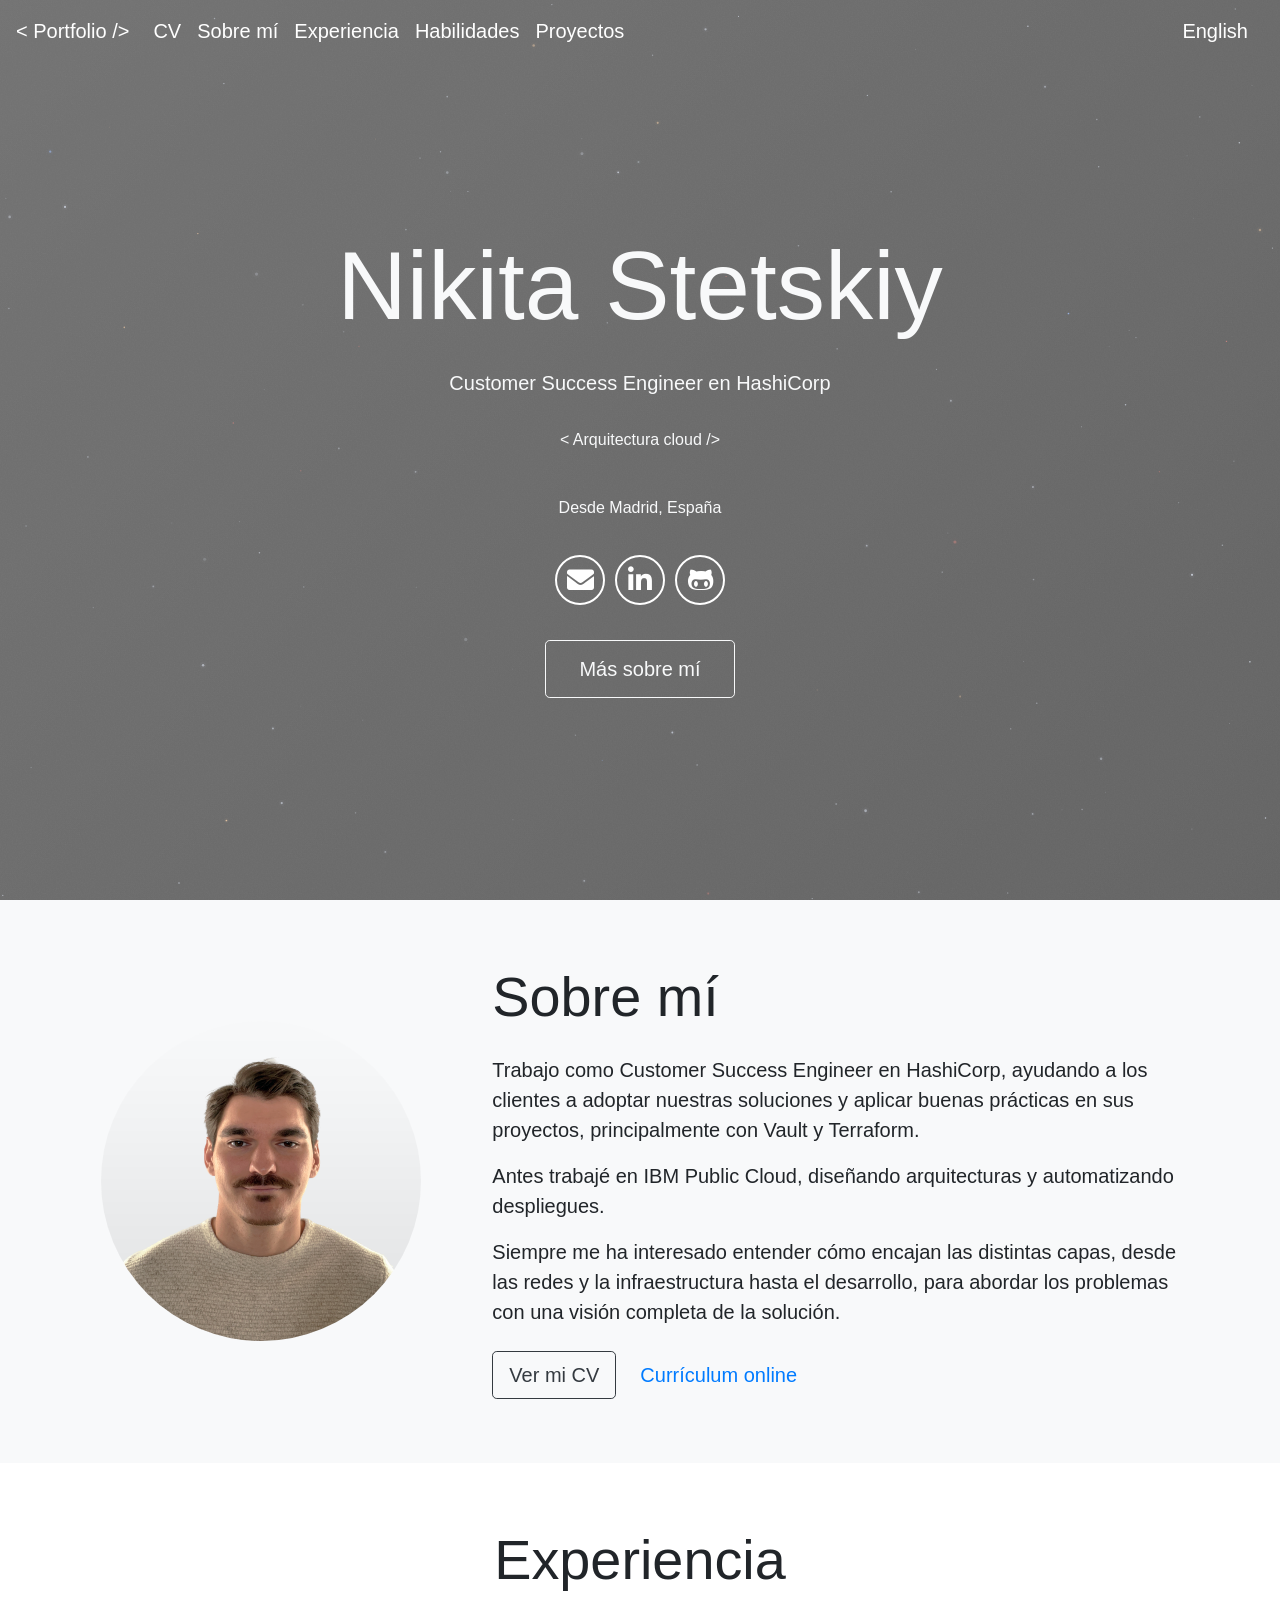
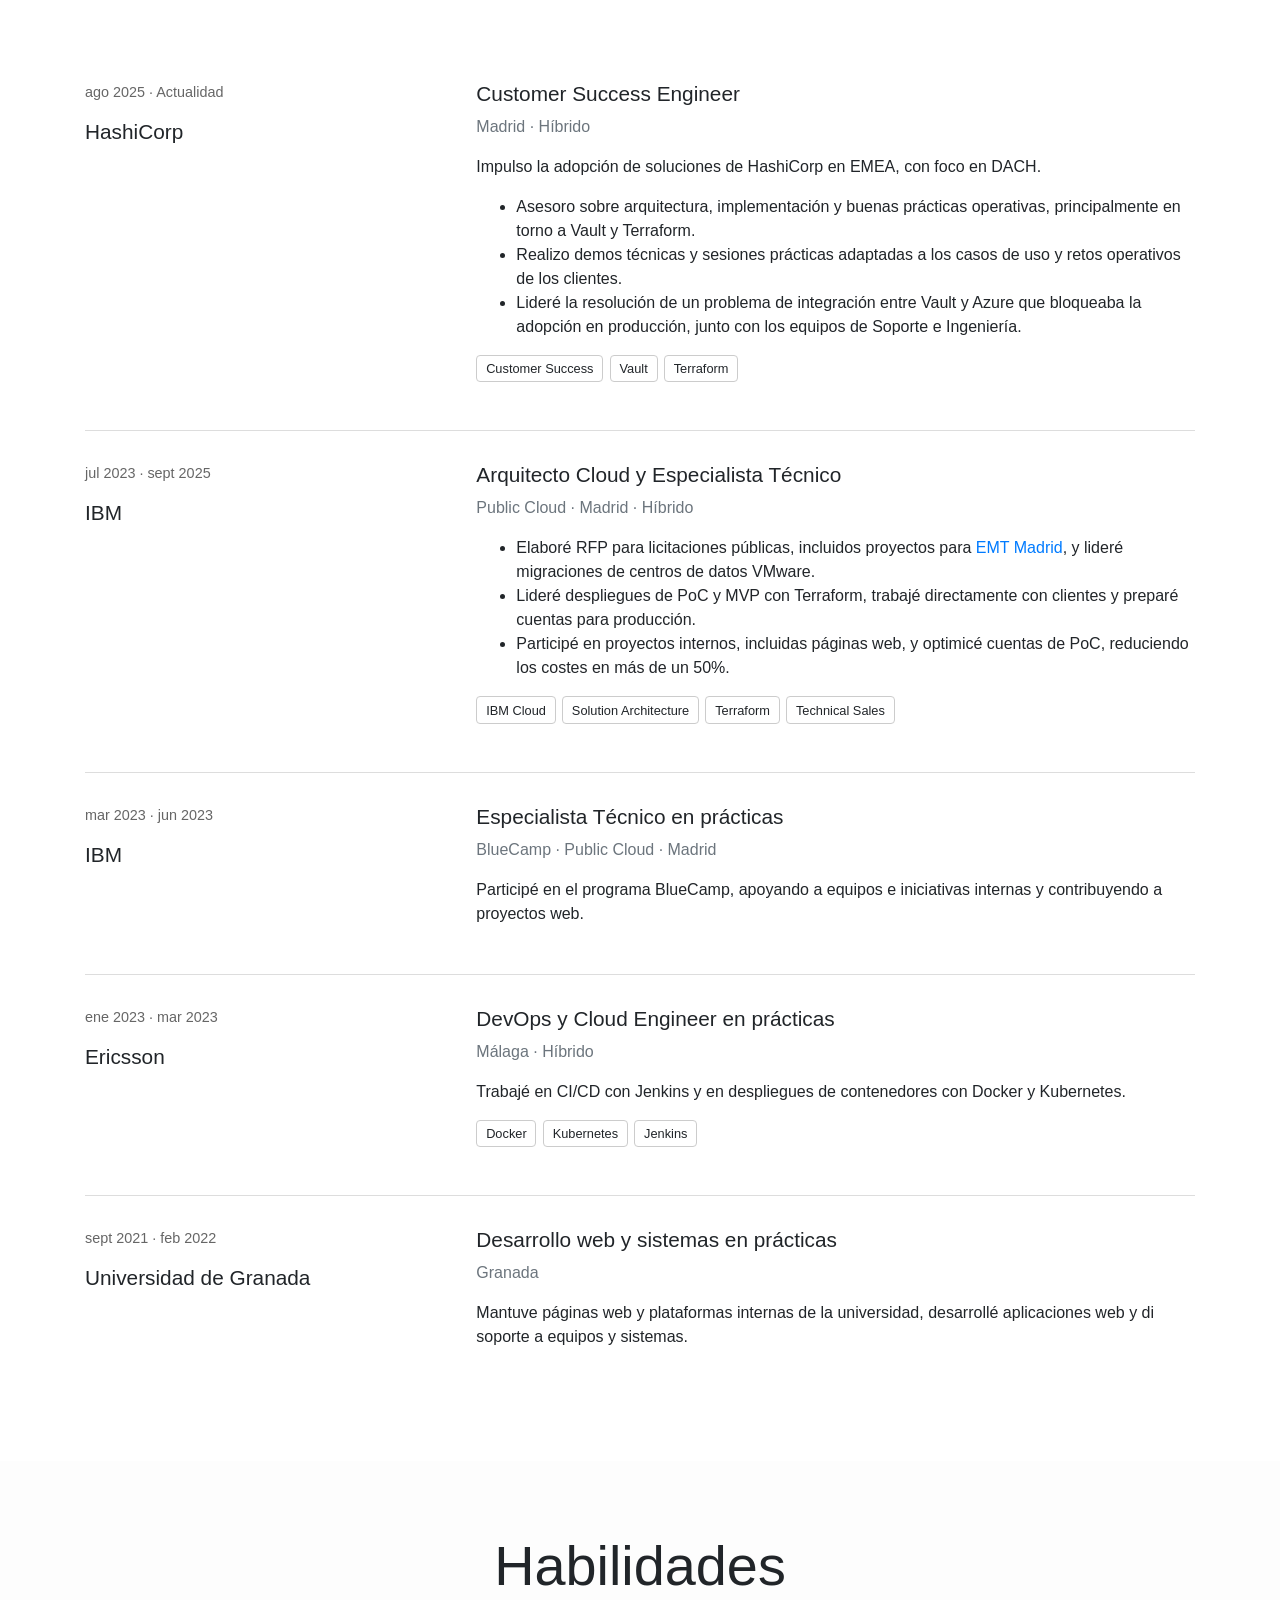
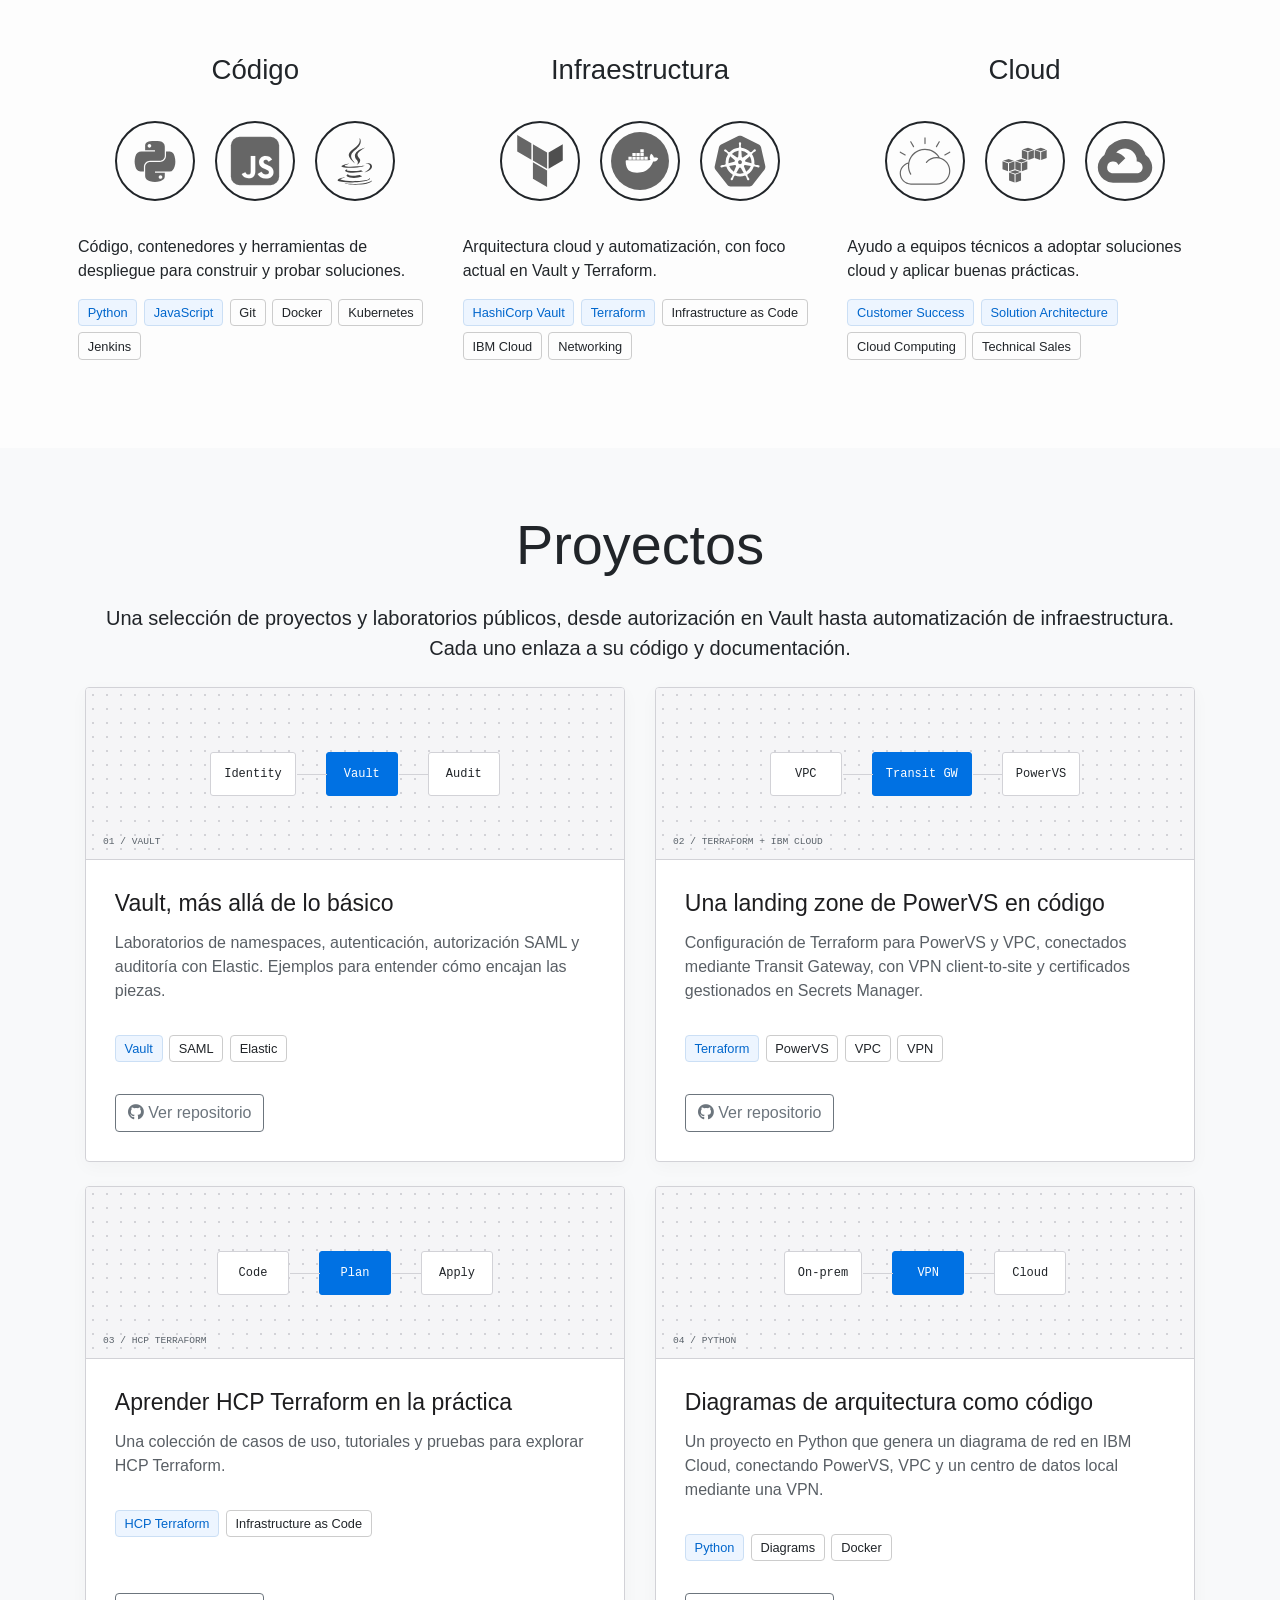
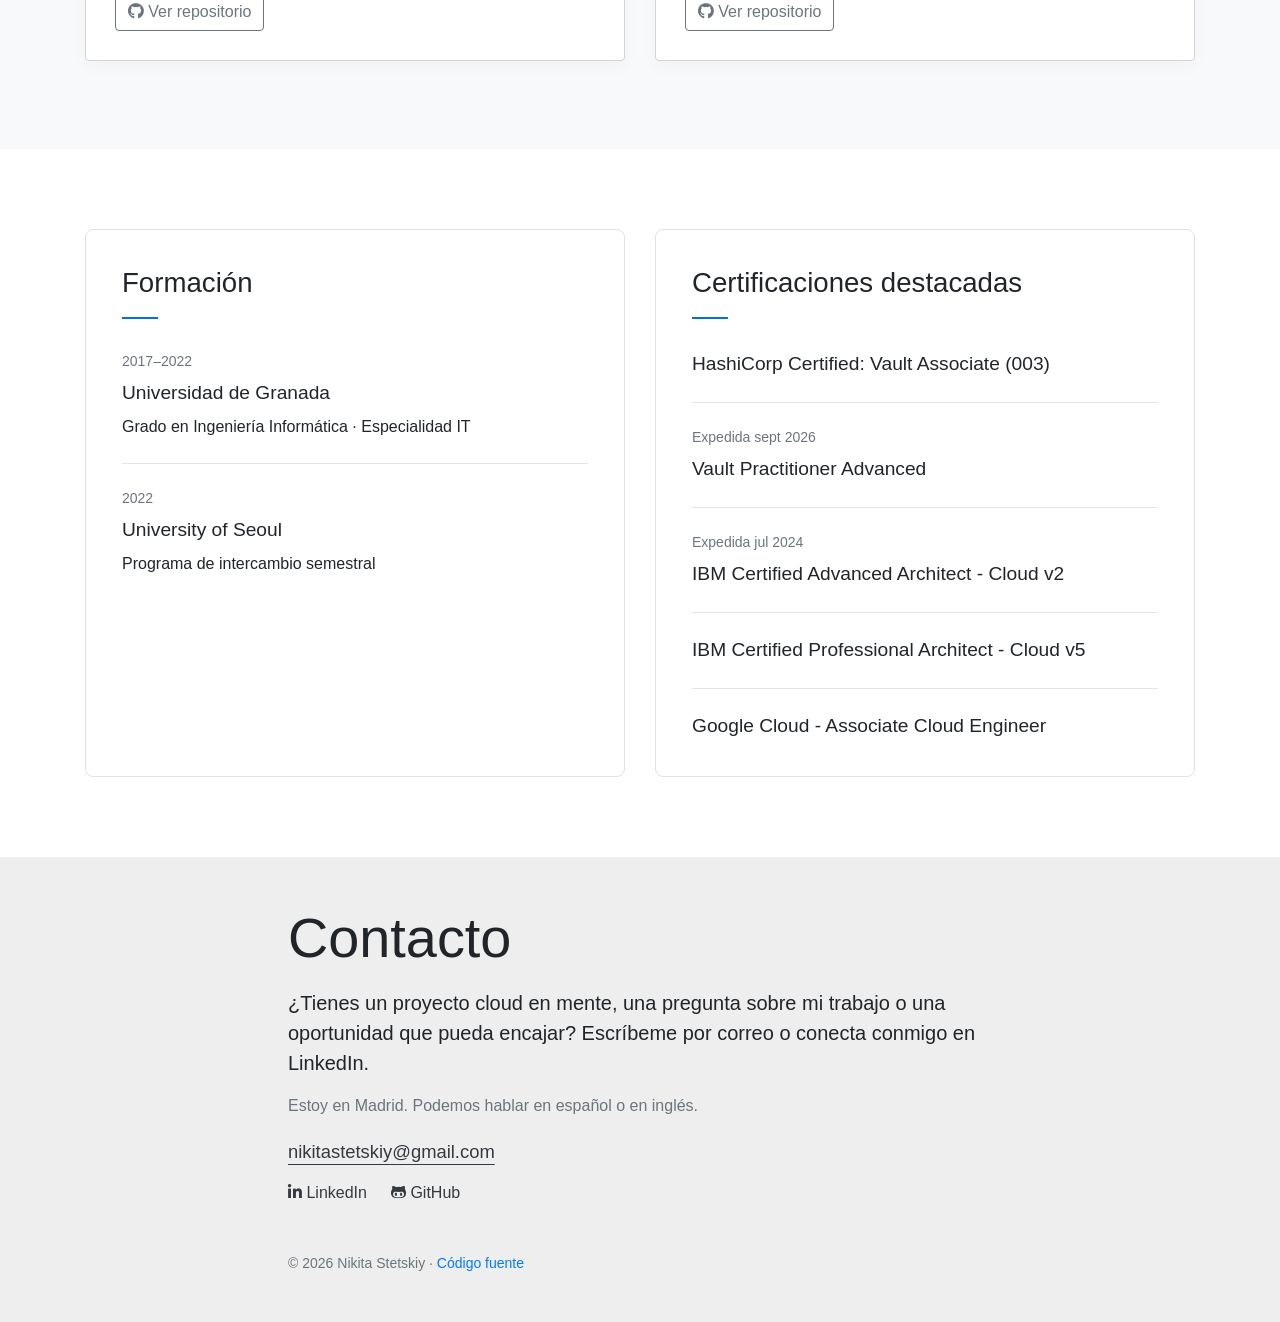
==== commit 77114740: "Publish portfolio from 908e6122e9e95ac7826094979d972670f1570fe4" ====
--- a/es/index.html
+++ b/es/index.html
@@ -24,13 +24,13 @@
     <meta name="twitter:title" content="Nikita Stetskiy | Customer Success Engineer en HashiCorp" />
     <meta name="twitter:description" content="Nikita Stetskiy, Customer Success Engineer en HashiCorp. Arquitectura cloud, Vault, Terraform y proyectos de infraestructura. Madrid, EMEA y DACH." />
     <script type="application/ld+json">{"@context":"https://schema.org","@type":"ProfilePage","url":"https://nikitastetskiy.github.io/es/","inLanguage":"es","mainEntity":{"@type":"Person","name":"Nikita Stetskiy","url":"https://nikitastetskiy.github.io/","jobTitle":"Customer Success Engineer","worksFor":{"@type":"Organization","name":"HashiCorp"},"sameAs":["https://www.linkedin.com/in/nikitastetskiy/","https://github.com/nikitastetskiy"],"knowsAbout":["Cloud Computing","HashiCorp Vault","Terraform","Customer Success","Infrastructure as Code"]}}</script>
-    <script type="module" crossorigin src="/assets/index-Ce-5NODy.js"></script>
-    <link rel="stylesheet" crossorigin href="/assets/index-pHZlGKvf.css">
+    <script type="module" crossorigin src="/assets/index-BwCnBbuh.js"></script>
+    <link rel="stylesheet" crossorigin href="/assets/index-xpUy6i-y.css">
   </head>
   <body>
     <noscript
       ><style>.navbar-toggler{display:none!important}.navbar-collapse{display:block!important}.navbar{background:#eaedef!important;position:static!important}.navbar .brand,.navbar .nav-link{color:#343a40!important}</style></noscript
     >
-    <div id="root"><a class="skip-link" href="#main">Ir al contenido</a><header><nav class="navbar navbar-expand-lg navbar-light fixed-top navbar-transparent" aria-label="Navegación principal"><a class="navbar-brand brand" href="/es/#home">&lt; Portfolio /&gt;</a><button class="navbar-toggler toggler" type="button" aria-expanded="false" aria-controls="site-navigation" aria-label="Menú"><span class="navbar-toggler-icon"></span></button><div id="site-navigation" class="collapse navbar-collapse "><div class="navbar-nav mr-auto"><a class="nav-link lead" href="/resume.pdf" target="_blank" rel="noopener noreferrer">CV</a><a class="nav-link lead" href="#aboutme">Sobre mí</a><a class="nav-link lead" href="#experience">Experiencia</a><a class="nav-link lead" href="#skills">Habilidades</a><a class="nav-link lead" href="#projects">Proyectos</a></div><a class="nav-link lead language-link" href="/" lang="en" hrefLang="en">English</a></div></nav></header><main id="main" tabindex="-1"><section id="home" aria-labelledby="hero-name" class="jumbotron jumbotron-fluid title text-light min-vh-100 d-flex align-content-center align-items-center flex-wrap m-0"><canvas class="starfield" aria-hidden="true"></canvas><div class="container text-center text-mix"><h1 id="hero-name" class="display-1">Nikita Stetskiy</h1><div class="p-3"><p class="lead typist mb-0">Customer Success Engineer<!-- --> <!-- -->en<!-- --> HashiCorp</p></div><div class="hero-tagline"><span class="sr-only">Arquitectura cloud. Infraestructura como código. Vault y Terraform. De la idea a una solución que funciona</span><span aria-hidden="true">&lt; <!-- -->Arquitectura cloud<!-- --> /&gt;</span></div><p class="mt-3 mb-0">Desde Madrid, España</p><div class="header-icons"><a aria-label="Escríbeme" href="mailto:nikitastetskiy@gmail.com"><i class="icon fa fa-envelope" aria-hidden="true"></i></a><a class="" href="https://www.linkedin.com/in/nikitastetskiy/" target="_blank" rel="noopener noreferrer"><span class="sr-only">LinkedIn</span><i class="icon fab fa-linkedin-in" aria-hidden="true"></i></a><a class="" href="https://github.com/nikitastetskiy" target="_blank" rel="noopener noreferrer"><span class="sr-only">GitHub</span><i class="icon fab fa-github-alt" aria-hidden="true"></i></a></div><a class="btn btn-outline-light btn-lg hero-about" href="#aboutme">Más sobre mí</a></div></section><section id="aboutme" class="jumbotron jumbotron-fluid m-0 bg-light"><div class="container"><div class="about-layout"><div class="about-portrait"><img class="border-secondary rounded-circle pic" src="/assets/profile-B7KHsYdh.png" alt="Nikita Stetskiy" width="500" height="500" loading="lazy"/></div><div class="about-copy"><h2 class="display-4 mb-4">Sobre mí</h2><p class="lead">Trabajo como Customer Success Engineer en HashiCorp, ayudando a los clientes a adoptar nuestras soluciones y aplicar buenas prácticas en sus proyectos, principalmente con Vault y Terraform.</p><p class="lead">Antes trabajé en IBM Public Cloud, diseñando arquitecturas y automatizando despliegues.</p><p class="lead">Siempre me ha interesado entender cómo encajan las distintas capas, desde las redes y la infraestructura hasta el desarrollo, para abordar los problemas con una visión completa de la solución.</p><p class="about-actions lead mt-4 mb-0"><a class="btn btn-outline-dark btn-lg" href="/resume.pdf" target="_blank" rel="noopener noreferrer">Ver mi CV</a><a href="/es/resume/">Currículum online</a></p></div></div></div></section><section id="experience" class="jumbotron jumbotron-fluid m-0 bg-white"><div class="container"><h2 class="display-4 pb-5 text-center">Experiencia</h2><div class="experience-list"><article class="experience-entry"><div class="experience-meta"><p><time dateTime="2025-08">ago 2025</time> ·<!-- --> <!-- -->Actualidad</p><h3>HashiCorp</h3></div><div><h3>Customer Success Engineer</h3><p class="text-muted">Madrid · Híbrido</p><p>Impulso la adopción de soluciones de HashiCorp en EMEA, con foco en DACH.</p><ul><li>Asesoro sobre arquitectura, implementación y buenas prácticas operativas, principalmente en torno a Vault y Terraform.</li><li>Realizo demos técnicas y sesiones prácticas adaptadas a los casos de uso y retos operativos de los clientes.</li><li>Lideré la resolución de un problema de integración entre Vault y Azure que bloqueaba la adopción en producción, junto con los equipos de Soporte e Ingeniería.</li></ul><ul class="skill-tags"><li>Customer Success</li><li>Vault</li><li>Terraform</li></ul></div></article><article class="experience-entry"><div class="experience-meta"><p><time dateTime="2023-07">jul 2023</time> ·<!-- --> <time dateTime="2025-09">sept 2025</time></p><h3>IBM</h3></div><div><h3>Arquitecto Cloud y Especialista Técnico</h3><p class="text-muted">Public Cloud · Madrid · Híbrido</p><ul><li>Elaboré RFP para licitaciones públicas, incluidos proyectos para <a class="" href="https://es.newsroom.ibm.com/announcements?item=122846" target="_blank" rel="noopener noreferrer">EMT Madrid</a>, y lideré migraciones de centros de datos VMware.</li><li>Lideré despliegues de PoC y MVP con Terraform, trabajé directamente con clientes y preparé cuentas para producción.</li><li>Participé en proyectos internos, incluidas páginas web, y optimicé cuentas de PoC, reduciendo los costes en más de un 50%.</li></ul><ul class="skill-tags"><li>IBM Cloud</li><li>Solution Architecture</li><li>Terraform</li><li>Technical Sales</li></ul></div></article><article class="experience-entry"><div class="experience-meta"><p><time dateTime="2023-03">mar 2023</time> ·<!-- --> <time dateTime="2023-06">jun 2023</time></p><h3>IBM</h3></div><div><h3>Especialista Técnico en prácticas</h3><p class="text-muted">BlueCamp · Public Cloud · Madrid</p><p>Participé en el programa BlueCamp, apoyando a equipos e iniciativas internas y contribuyendo a proyectos web.</p></div></article><article class="experience-entry"><div class="experience-meta"><p><time dateTime="2023-01">ene 2023</time> ·<!-- --> <time dateTime="2023-03">mar 2023</time></p><h3>Ericsson</h3></div><div><h3>DevOps y Cloud Engineer en prácticas</h3><p class="text-muted">Málaga · Híbrido</p><p>Trabajé en CI/CD con Jenkins y en despliegues de contenedores con Docker y Kubernetes.</p><ul class="skill-tags"><li>Docker</li><li>Kubernetes</li><li>Jenkins</li></ul></div></article><article class="experience-entry"><div class="experience-meta"><p><time dateTime="2021-09">sept 2021</time> ·<!-- --> <time dateTime="2022-02">feb 2022</time></p><h3>Universidad de Granada</h3></div><div><h3>Desarrollo web y sistemas en prácticas</h3><p class="text-muted">Granada</p><p>Mantuve páginas web y plataformas internas de la universidad, desarrollé aplicaciones web y di soporte a equipos y sistemas.</p></div></article></div></div></section><section id="skills" class="jumbotron jumbotron-fluid m-0"><div class="container p-2"><h2 class="display-4 pb-4 text-center">Habilidades</h2><div class="row skills-grid"><div class="col-md-4 skill-group"><div class="tech text-center"><h3 class="pb-3">Código</h3><div class="icons"><img src="data:image/svg+xml,%3c?xml%20version=&#x27;1.0&#x27;%20encoding=&#x27;utf-8&#x27;?%3e%3c!DOCTYPE%20svg%20PUBLIC%20&#x27;-//W3C//DTD%20SVG%201.1//EN&#x27;%20&#x27;http://www.w3.org/Graphics/SVG/1.1/DTD/svg11.dtd&#x27;%3e%3c!--%20Uploaded%20to:%20SVG%20Repo,%20www.svgrepo.com,%20Generator:%20SVG%20Repo%20Mixer%20Tools%20--%3e%3csvg%20width=&#x27;800px&#x27;%20height=&#x27;800px&#x27;%20viewBox=&#x27;0%200%2032%2032&#x27;%20version=&#x27;1.1&#x27;%20xmlns=&#x27;http://www.w3.org/2000/svg&#x27;%20xmlns:xlink=&#x27;http://www.w3.org/1999/xlink&#x27;%3e%3cpath%20fill=&#x27;%23666666&#x27;%20d=&#x27;M13.275%2015.88h5.417c1.508%200%202.712-1.241%202.712-2.756v-5.164c0-1.47-1.24-2.574-2.712-2.819-0.932-0.155-1.898-0.226-2.825-0.221s-1.813%200.083-2.592%200.221c-2.295%200.405-2.712%201.254-2.712%202.819v2.067h5.423v0.689h-7.459c-1.576%200-2.956%200.947-3.388%202.75-0.498%202.066-0.52%203.355%200%205.512%200.385%201.606%201.306%202.75%202.882%202.75h1.865v-2.478c0-1.79%201.549-3.369%203.388-3.369zM12.933%208.649c-0.562%200-1.018-0.461-1.018-1.030%200-0.572%200.455-1.037%201.018-1.037%200.56%200%201.018%200.465%201.018%201.037%200%200.57-0.457%201.030-1.018%201.030zM26.826%2013.465c-0.389-1.569-1.133-2.75-2.712-2.75h-2.035v2.408c0%201.867-1.583%203.439-3.388%203.439h-5.417c-1.484%200-2.712%201.27-2.712%202.756v5.164c0%201.47%201.278%202.334%202.712%202.756%201.717%200.505%203.363%200.596%205.417%200%201.365-0.395%202.712-1.191%202.712-2.756v-2.067h-5.417v-0.689h8.129c1.576%200%202.163-1.099%202.712-2.75%200.566-1.699%200.542-3.332%200-5.512zM19.033%2023.794c0.562%200%201.018%200.461%201.018%201.030%200%200.572-0.456%201.037-1.018%201.037-0.56%200-1.018-0.465-1.018-1.037%200-0.57%200.457-1.030%201.018-1.030z&#x27;%3e%3c/path%3e%3c/svg%3e" alt="Python" title="Python" width="60" height="60" loading="lazy"/></div><div class="icons"><img src="data:image/svg+xml,%3csvg%20xmlns=&#x27;http://www.w3.org/2000/svg&#x27;%20aria-label=&#x27;JavaScript&#x27;%20role=&#x27;img&#x27;%20viewBox=&#x27;-51.2%20-51.2%20614.40%20614.40&#x27;%20fill=&#x27;%23ffffff&#x27;%20stroke=&#x27;%23ffffff&#x27;%3e%3cg%20id=&#x27;SVGRepo_bgCarrier&#x27;%20stroke-width=&#x27;0&#x27;%3e%3c/g%3e%3cg%20id=&#x27;SVGRepo_tracerCarrier&#x27;%20stroke-linecap=&#x27;round&#x27;%20stroke-linejoin=&#x27;round&#x27;%3e%3c/g%3e%3cg%20id=&#x27;SVGRepo_iconCarrier&#x27;%3e%3crect%20width=&#x27;512&#x27;%20height=&#x27;512&#x27;%20rx=&#x27;15%25&#x27;%20fill=&#x27;%23666666&#x27;%3e%3c/rect%3e%3cpath%20d=&#x27;M324%20370c10%2017%2024%2029%2047%2029c20%200%2033-10%2033%20-24c0-16%20-13%20-22%20-35%20-32l-12-5c-35-15%20-58%20-33%20-58%20-72c0-36%2027%20-64%2070%20-64c31%200%2053%2011%2068%2039l-37%2024c-8-15%20-17%20-21%20-31%20-21c-14%200-23%209%20-23%2021c0%2014%209%2020%2030%2029l12%205c41%2018%2064%2035%2064%2076c0%2043-34%2067%20-80%2067c-45%200-74%20-21%20-88%20-49zm-170%204c8%2013%2014%2025%2031%2025c16%200%2026-6%2026%20-30V203h48v164c0%2050-29%2072%20-72%2072c-39%200-61%20-20%20-72%20-44z&#x27;%3e%3c/path%3e%3c/g%3e%3c/svg%3e" alt="JavaScript" title="JavaScript" width="60" height="60" loading="lazy"/></div><div class="icons"><img src="data:image/svg+xml,%3c?xml%20version=&#x27;1.0&#x27;%20encoding=&#x27;utf-8&#x27;?%3e%3c!DOCTYPE%20svg%20PUBLIC%20&#x27;-//W3C//DTD%20SVG%201.1//EN&#x27;%20&#x27;http://www.w3.org/Graphics/SVG/1.1/DTD/svg11.dtd&#x27;%3e%3c!--%20Uploaded%20to:%20SVG%20Repo,%20www.svgrepo.com,%20Generator:%20SVG%20Repo%20Mixer%20Tools%20--%3e%3csvg%20width=&#x27;800px&#x27;%20height=&#x27;800px&#x27;%20viewBox=&#x27;0%200%2032%2032&#x27;%20version=&#x27;1.1&#x27;%20xmlns=&#x27;http://www.w3.org/2000/svg&#x27;%20xmlns:xlink=&#x27;http://www.w3.org/1999/xlink&#x27;%3e%3cpath%20fill=&#x27;%23444444&#x27;%20d=&#x27;M12.557%2023.22c0%200-0.982%200.571%200.699%200.765%202.037%200.232%203.079%200.199%205.324-0.226%200%200%200.59%200.37%201.415%200.691-5.033%202.157-11.39-0.125-7.437-1.23zM11.942%2020.405c0%200-1.102%200.816%200.581%200.99%202.176%200.224%203.895%200.243%206.869-0.33%200%200%200.411%200.417%201.058%200.645-6.085%201.779-12.863%200.14-8.508-1.305zM17.127%2015.63c1.24%201.428-0.326%202.713-0.326%202.713s3.149-1.625%201.703-3.661c-1.351-1.898-2.386-2.841%203.221-6.093%200%200-8.801%202.198-4.598%207.042zM23.783%2025.302c0%200%200.727%200.599-0.801%201.062-2.905%200.88-12.091%201.146-14.643%200.035-0.917-0.399%200.803-0.953%201.344-1.069%200.564-0.122%200.887-0.1%200.887-0.1-1.020-0.719-6.594%201.411-2.831%202.021%2010.262%201.664%2018.706-0.749%2016.044-1.95zM13.029%2017.489c0%200-4.673%201.11-1.655%201.513%201.274%200.171%203.814%200.132%206.181-0.066%201.934-0.163%203.876-0.51%203.876-0.51s-0.682%200.292-1.175%200.629c-4.745%201.248-13.911%200.667-11.272-0.609%202.232-1.079%204.046-0.956%204.046-0.956zM21.412%2022.174c4.824-2.506%202.593-4.915%201.037-4.591-0.382%200.079-0.552%200.148-0.552%200.148s0.142-0.222%200.412-0.318c3.079-1.083%205.448%203.193-0.994%204.887-0%200%200.075-0.067%200.097-0.126zM18.503%203.337c0%200%202.671%202.672-2.534%206.781-4.174%203.296-0.952%205.176-0.002%207.323-2.436-2.198-4.224-4.133-3.025-5.934%201.761-2.644%206.638-3.925%205.56-8.17zM13.503%2028.966c4.63%200.296%2011.74-0.164%2011.908-2.355%200%200-0.324%200.831-3.826%201.49-3.952%200.744-8.826%200.657-11.716%200.18%200%200%200.592%200.49%203.635%200.685z&#x27;%3e%3c/path%3e%3c/svg%3e" alt="Java" title="Java" width="60" height="60" loading="lazy"/></div></div><p>Código, contenedores y herramientas de despliegue para construir y probar soluciones.</p><ul class="skill-tags"><li class="tag-highlight">Python</li><li class="tag-highlight">JavaScript</li><li>Git</li><li>Docker</li><li>Kubernetes</li><li>Jenkins</li></ul></div><div class="col-md-4 skill-group"><div class="tech text-center"><h3 class="pb-3">Infraestructura</h3><div class="icons"><img src="data:image/svg+xml,%3csvg%20width=&#x27;180px&#x27;%20height=&#x27;180px&#x27;%20viewBox=&#x27;-34.96%20-17.505%20325.92%20325.92&#x27;%20version=&#x27;1.1&#x27;%20xmlns=&#x27;http://www.w3.org/2000/svg&#x27;%20xmlns:xlink=&#x27;http://www.w3.org/1999/xlink&#x27;%20preserveAspectRatio=&#x27;xMidYMid&#x27;%20fill=&#x27;%23000000&#x27;%3e%3cg%20id=&#x27;SVGRepo_bgCarrier&#x27;%20stroke-width=&#x27;0&#x27;%3e%3c/g%3e%3cg%20id=&#x27;SVGRepo_tracerCarrier&#x27;%20stroke-linecap=&#x27;round&#x27;%20stroke-linejoin=&#x27;round&#x27;%3e%3c/g%3e%3cg%20id=&#x27;SVGRepo_iconCarrier&#x27;%3e%3cg%3e%3cpolygon%20fill=&#x27;%234f4f4f&#x27;%20points=&#x27;176.485057%20188.994162%20256.000302%20143.127442%20256.000302%2051.2485453%20176.485057%2097.2122358&#x27;%3e%3c/polygon%3e%3cpath%20d=&#x27;M88.2425283,51.2485453%20L167.757774,97.2122358%20L167.757774,188.994162%20L88.2425283,143.078957%20M0,91.8304113%20L79.5152453,137.745617%20L79.5152453,45.9152057%20L0,0%20M88.2425283,244.994228%20L167.757774,290.909434%20L167.757774,199.079023%20L88.2425283,153.163817&#x27;%20fill=&#x27;%23666666&#x27;%3e%3c/path%3e%3c/g%3e%3c/g%3e%3c/svg%3e" alt="Terraform" title="Terraform" width="60" height="60" loading="lazy"/></div><div class="icons"><img src="data:image/svg+xml,%3c?xml%20version=&#x27;1.0&#x27;%20encoding=&#x27;utf-8&#x27;?%3e%3c!--%20Uploaded%20to:%20SVG%20Repo,%20www.svgrepo.com,%20Generator:%20SVG%20Repo%20Mixer%20Tools%20--%3e%3csvg%20width=&#x27;800px&#x27;%20height=&#x27;800px&#x27;%20viewBox=&#x27;0%200%201024%201024&#x27;%20xmlns=&#x27;http://www.w3.org/2000/svg&#x27;%3e%3ccircle%20cx=&#x27;512&#x27;%20cy=&#x27;512&#x27;%20r=&#x27;512&#x27;%20style=&#x27;fill:%23666666&#x27;/%3e%3cpath%20d=&#x27;M827.3%20461.5c-1.6-1.3-16.1-12.2-46.7-12.2-8.1%200-16.2.6-24.2%202.1-5.9-40.7-39.5-60.5-41-61.4l-8.2-4.8-5.4%207.8c-6.8%2010.5-11.7%2022-14.6%2034.2-5.5%2023.2-2.2%2045%209.6%2063.6-14.2%207.9-37.1%209.9-41.7%2010H277c-9.9%200-17.9%208-17.9%2017.9-.4%2033.1%205.2%2066%2016.5%2097.1%2013%2034.2%2032.4%2059.3%2057.6%2074.7%2028.2%2017.3%2074.1%2027.2%20126.2%2027.2%2023.5.1%2047-2.1%2070.1-6.4%2032.1-5.9%2063-17.1%2091.4-33.2%2023.4-13.6%2044.5-30.8%2062.4-51.1%2029.9-33.9%2047.8-71.7%2061.1-105.2h5.3c32.8%200%2053-13.1%2064.1-24.1%207.4-7%2013.2-15.5%2016.9-25l2.3-6.9-5.7-4.3zM312%20489.9h50.7c2.4%200%204.4-2%204.4-4.4v-45.1c0-2.4-2-4.4-4.4-4.5H312c-2.4%200-4.4%202-4.4%204.4v45.2c0%202.5%202%204.4%204.4%204.4m69.9%200h50.7c2.4%200%204.4-2%204.4-4.4v-45.1c0-2.4-2-4.4-4.4-4.5h-50.7c-2.5%200-4.5%202-4.5%204.5v45.1c0%202.5%202%204.4%204.5%204.4m70.8.1h50.7c2.4%200%204.4-2%204.4-4.4v-45.1c0-2.4-2-4.4-4.4-4.5h-50.7c-2.4%200-4.4%202-4.4%204.4v45.2c0%202.4%202%204.3%204.4%204.4m70.1%200h50.7c2.4%200%204.4-2%204.5-4.4v-45.1c0-2.5-2-4.5-4.5-4.5h-50.7c-2.4%200-4.4%202-4.4%204.4v45.2c0%202.4%201.9%204.4%204.4%204.4m-141-65h50.7c2.4%200%204.4-2%204.4-4.5v-45.1c0-2.4-2-4.4-4.4-4.4h-50.7c-2.5%200-4.4%202-4.5%204.4v45.1c.1%202.5%202.1%204.5%204.5%204.5m70.9%200h50.7c2.4%200%204.4-2%204.4-4.5v-45.1c0-2.4-2-4.4-4.4-4.4h-50.7c-2.4%200-4.4%202-4.4%204.4v45.1c0%202.5%202%204.5%204.4%204.5m70.1%200h50.7c2.5%200%204.4-2%204.5-4.5v-45.1c0-2.5-2-4.4-4.5-4.4h-50.7c-2.4%200-4.4%202-4.4%204.4v45.1c0%202.5%201.9%204.5%204.4%204.5m0-64.9h50.7c2.5%200%204.5-2%204.5-4.5v-45.2c0-2.4-2-4.4-4.5-4.4h-50.7c-2.4%200-4.4%202-4.4%204.4v45.2c0%202.5%201.9%204.5%204.4%204.5M593.4%20490h50.7c2.4%200%204.4-2%204.4-4.4v-45.1c0-2.5-2-4.4-4.4-4.5h-50.7c-2.4%200-4.4%202-4.4%204.4v45.2c0%202.4%202%204.4%204.4%204.4&#x27;%20style=&#x27;fill:%23fff&#x27;/%3e%3c/svg%3e" alt="Docker" title="Docker" width="60" height="60" loading="lazy"/></div><div class="icons"><img src="data:image/svg+xml,%3c?xml%20version=&#x27;1.0&#x27;%20encoding=&#x27;utf-8&#x27;?%3e%3c!--%20Uploaded%20to:%20SVG%20Repo,%20www.svgrepo.com,%20Generator:%20SVG%20Repo%20Mixer%20Tools%20--%3e%3csvg%20width=&#x27;800px&#x27;%20height=&#x27;800px&#x27;%20viewBox=&#x27;0%200%2016%2016&#x27;%20xmlns=&#x27;http://www.w3.org/2000/svg&#x27;%20fill=&#x27;none&#x27;%3e%3cpath%20fill=&#x27;%23666666&#x27;%20fill-rule=&#x27;evenodd&#x27;%20d=&#x27;M5.374%2015c-.335%200-.66-.153-.874-.431l-3.254-4.172a1.15%201.15%200%2001-.214-.978l1.165-5.207c.074-.345.298-.623.605-.776l4.715-2.32c.15-.078.317-.116.485-.116.168%200%20.335.038.485.115L13.2%203.426c.308.153.532.432.606.777l1.165%205.207c.074.345%200%20.7-.214.978L11.5%2014.566c-.214.268-.54.434-.875.434h-5.25zm7.718-5.835l.031.008a.308.308%200%2001.26.371.306.306%200%2001-.396.223h-.004l-.003-.001-.003-.001-.03-.007-.05-.01a2.548%202.548%200%2001-.274-.106%202.87%202.87%200%2000-.533-.156.242.242%200%2000-.171.063%204.76%204.76%200%2000-.131-.023%203.972%203.972%200%2001-1.764%202.212c.015.042.032.083.051.123a.239.239%200%2000-.023.18c.074.17.165.332.271.484.06.078.114.16.164.244l.028.057.012.025a.306.306%200%2001-.381.44.307.307%200%2001-.172-.18%202.608%202.608%200%2000-.01-.02l-.028-.058a2.545%202.545%200%2001-.089-.28%202.835%202.835%200%2000-.21-.512.242.242%200%2000-.156-.095%205.926%205.926%200%2001-.03-.053l-.035-.064a3.97%203.97%200%2001-2.824-.007l-.069.125a.249.249%200%2000-.132.064c-.104.17-.184.355-.237.548a2.525%202.525%200%2001-.088.28l-.025.05-.013.027v.001a.307.307%200%2011-.553-.261l.014-.03.026-.052c.05-.085.104-.166.164-.244.108-.156.2-.322.277-.496a.302.302%200%2000-.028-.173l.056-.133A3.972%203.972%200%20014.22%209.532l-.134.023a.34.34%200%2000-.176-.062%202.872%202.872%200%2000-.533.156c-.09.04-.181.075-.274.105l-.05.011-.03.007H3.02l-.002.002h-.005a.308.308%200%2001-.397-.349.306.306%200%2001.261-.245l.004-.001h.003l.006-.002c.024-.006.054-.014.076-.018.097-.013.195-.021.293-.023.186-.013.37-.043.549-.09a.422.422%200%2000.131-.133l.128-.037a3.938%203.938%200%2001.624-2.752l-.097-.087a.338.338%200%2000-.062-.176%202.854%202.854%200%2000-.455-.319%202.557%202.557%200%2001-.254-.148%201.129%201.129%200%2001-.063-.05l-.004-.004a.323.323%200%2001-.076-.45.295.295%200%2001.244-.107.365.365%200%2001.213.08l.022.017c.016.013.034.026.046.037.071.067.139.139.202.213.125.137.263.262.412.372.056.03.121.036.182.018l.11.078a3.938%203.938%200%20012.552-1.224l.007-.129a.332.332%200%2000.1-.157%202.844%202.844%200%2000-.034-.554%202.555%202.555%200%2001-.042-.29v-.053-.025-.004-.004A.306.306%200%20018%202.82a.308.308%200%2001.306.337v.087a2.53%202.53%200%2001-.041.29%202.85%202.85%200%2000-.035.553.242.242%200%2000.1.153v.007l.007.13c.967.087%201.87.522%202.54%201.223l.116-.083a.34.34%200%2000.186-.02c.149-.11.287-.235.412-.373a2.53%202.53%200%2001.202-.213l.051-.04.017-.014a.308.308%200%2001.472.388.307.307%200%2001-.09.09c-.008.005-.017.012-.025.02l-.043.033a2.549%202.549%200%2001-.254.148%202.865%202.865%200%2000-.455.32.24.24%200%2000-.058.172%204.458%204.458%200%2001-.05.044l-.058.053c.542.806.769%201.783.637%202.745l.123.036c.031.056.077.101.132.132.18.048.364.078.55.09.097.003.195.01.292.024l.058.013zm-2.875-3.1l-1.308.925-.004-.002a.27.27%200%2001-.43-.205v-.001l-.091-1.598a3.183%203.183%200%20011.833.882zM7.754%207.818h.492l.306.381-.11.476L8%208.886l-.443-.213-.11-.475.307-.381zM7.29%205.24c.107-.024.216-.043.326-.056l-.09%201.6-.008.004a.268.268%200%2001-.293.256.27.27%200%2001-.135-.05l-.002.001-1.316-.93c.419-.41.945-.696%201.518-.825zM5.296%206.663l1.201%201.071-.001.007a.269.269%200%2001-.106.462l-.001.005-1.54.443a3.134%203.134%200%2001.447-1.988zm1.608%202.846l-.612%201.474a3.16%203.16%200%2001-1.27-1.586L6.6%209.13l.003.003a.265.265%200%2001.18.029.27.27%200%2001.117.341l.004.006zm1.806%201.896c-.572.13-1.17.1-1.726-.088l.777-1.4h.001a.27.27%200%2001.475-.001h.006l.779%201.402a3.286%203.286%200%2001-.312.087zm1.004-.416L9.096%209.5l.001-.003a.269.269%200%2001.296-.37l.003-.004%201.593.269a3.147%203.147%200%2001-1.275%201.597zm1.442-2.343L9.61%208.201l-.002-.006a.27.27%200%2001-.185-.343.27.27%200%2001.08-.12L9.5%207.73l1.195-1.067c.366.594.527%201.29.46%201.983z&#x27;%20clip-rule=&#x27;evenodd&#x27;/%3e%3c/svg%3e" alt="Kubernetes" title="Kubernetes" width="60" height="60" loading="lazy"/></div></div><p>Arquitectura cloud y automatización, con foco actual en Vault y Terraform.</p><ul class="skill-tags"><li class="tag-highlight">HashiCorp Vault</li><li class="tag-highlight">Terraform</li><li>Infrastructure as Code</li><li>IBM Cloud</li><li>Networking</li></ul></div><div class="col-md-4 skill-group"><div class="tech text-center"><h3 class="pb-3">Cloud</h3><div class="icons"><img src="data:image/svg+xml,%3csvg%20fill=&#x27;%23666666&#x27;%20version=&#x27;1.1&#x27;%20id=&#x27;Layer_1&#x27;%20xmlns=&#x27;http://www.w3.org/2000/svg&#x27;%20xmlns:xlink=&#x27;http://www.w3.org/1999/xlink&#x27;%20viewBox=&#x27;-1.6%20-1.6%2035.20%2035.20&#x27;%20xml:space=&#x27;preserve&#x27;%20stroke=&#x27;%23666666&#x27;%20stroke-width=&#x27;0.00032&#x27;%20transform=&#x27;rotate(0)&#x27;%3e%3cg%20id=&#x27;SVGRepo_bgCarrier&#x27;%20stroke-width=&#x27;0&#x27;%3e%3c/g%3e%3cg%20id=&#x27;SVGRepo_tracerCarrier&#x27;%20stroke-linecap=&#x27;round&#x27;%20stroke-linejoin=&#x27;round&#x27;%3e%3c/g%3e%3cg%20id=&#x27;SVGRepo_iconCarrier&#x27;%3e%3cpath%20id=&#x27;ibm--cloud_1_&#x27;%20d=&#x27;M23,30.36H7.5c-3.783,0-6.86-3.078-6.86-6.86c0-3.156,2.184-5.922,5.228-6.665%20C6.866,12.159,11.03,8.64,16,8.64c3.727,0,7.169,2.007,9.011,5.244c3.642,0.903,6.35,4.199,6.35,8.116%20C31.36,26.609,27.609,30.36,23,30.36z%20M5.732,17.618C3.169,18.388,1.36,20.782,1.36,23.5c0,3.386,2.754,6.14,6.14,6.14H23%20c4.213,0,7.64-3.427,7.64-7.64s-3.427-7.64-7.64-7.64c-2.27,0-4.406,0.999-5.863,2.741c-0.128,0.154-0.355,0.172-0.507,0.046%20c-0.152-0.128-0.173-0.355-0.045-0.507c1.594-1.906,3.932-2.999,6.416-2.999c0.358,0,0.711,0.022,1.058,0.066%20C22.282,11.008,19.258,9.36,16,9.36c-5.315,0-9.64,4.325-9.64,9.64c0,1.691,0.445,3.356,1.286,4.813%20c0.099,0.172,0.04,0.393-0.132,0.491c-0.174,0.101-0.393,0.042-0.492-0.132C6.118,22.606,5.64,20.818,5.64,19%20C5.64,18.531,5.671,18.07,5.732,17.618z%20M28.027,12.735c-0.124,0-0.245-0.064-0.312-0.18c-0.1-0.172-0.041-0.393,0.132-0.492%20l2.973-1.716c0.172-0.097,0.393-0.041,0.491,0.132c0.1,0.172,0.041,0.393-0.132,0.492l-2.973,1.716%20C28.15,12.72,28.089,12.735,28.027,12.735z%20M3.972,12.735c-0.061,0-0.123-0.015-0.18-0.048L0.82,10.972%20c-0.172-0.1-0.231-0.32-0.132-0.492c0.1-0.171,0.318-0.232,0.492-0.132l2.973,1.716c0.172,0.1,0.231,0.32,0.132,0.492%20C4.218,12.671,4.097,12.735,3.972,12.735z%20M9.057,7.653c-0.125,0-0.246-0.064-0.312-0.18L7.028,4.5%20C6.929,4.328,6.988,4.108,7.16,4.009c0.172-0.101,0.393-0.04,0.492,0.131l1.716,2.973c0.099,0.172,0.04,0.393-0.132,0.492%20C9.18,7.638,9.118,7.653,9.057,7.653z%20M22.943,7.653c-0.062,0-0.123-0.015-0.18-0.048c-0.173-0.1-0.231-0.32-0.132-0.492%20l1.716-2.973c0.1-0.172,0.321-0.229,0.491-0.132c0.173,0.1,0.231,0.32,0.132,0.492l-1.716,2.973%20C23.188,7.588,23.067,7.653,22.943,7.653z%20M16,5.792c-0.199,0-0.36-0.161-0.36-0.36V2c0-0.199,0.161-0.36,0.36-0.36%20S16.36,1.801,16.36,2v3.433C16.36,5.631,16.199,5.792,16,5.792z&#x27;%3e%3c/path%3e%3crect%20id=&#x27;_Transparent_Rectangle&#x27;%20style=&#x27;fill:none;&#x27;%20width=&#x27;32&#x27;%20height=&#x27;32&#x27;%3e%3c/rect%3e%3c/g%3e%3c/svg%3e" alt="IBM Cloud" title="IBM Cloud" width="60" height="60" loading="lazy"/></div><div class="icons"><img src="data:image/svg+xml,%3c?xml%20version=&#x27;1.0&#x27;%20encoding=&#x27;utf-8&#x27;?%3e%3c!DOCTYPE%20svg%20PUBLIC%20&#x27;-//W3C//DTD%20SVG%201.1//EN&#x27;%20&#x27;http://www.w3.org/Graphics/SVG/1.1/DTD/svg11.dtd&#x27;%3e%3c!--%20Uploaded%20to:%20SVG%20Repo,%20www.svgrepo.com,%20Generator:%20SVG%20Repo%20Mixer%20Tools%20--%3e%3csvg%20width=&#x27;800px&#x27;%20height=&#x27;800px&#x27;%20viewBox=&#x27;0%20-1%2034%2034&#x27;%20version=&#x27;1.1&#x27;%20xmlns=&#x27;http://www.w3.org/2000/svg&#x27;%20xmlns:xlink=&#x27;http://www.w3.org/1999/xlink&#x27;%3e%3cpath%20fill=&#x27;%23666666&#x27;%20d=&#x27;M10.871%2028.625l-3.22-1.155v-4.72l3.22%201.097z&#x27;%3e%3c/path%3e%3cpath%20fill=&#x27;%23666666&#x27;%20d=&#x27;M11.461%2028.625l3.22-1.155v-4.72l-3.22%201.097z&#x27;%3e%3c/path%3e%3cpath%20fill=&#x27;%23666666&#x27;%20d=&#x27;M7.981%2022.396l3.259-0.917%203.022%200.974-3.022%201.026z&#x27;%3e%3c/path%3e%3cpath%20fill=&#x27;%23666666&#x27;%20d=&#x27;M7.037%2022.031l-3.22-1.155v-4.72l3.22%201.097z&#x27;%3e%3c/path%3e%3cpath%20fill=&#x27;%23666666&#x27;%20d=&#x27;M7.628%2022.031l3.22-1.155v-4.72l-3.22%201.097z&#x27;%3e%3c/path%3e%3cpath%20fill=&#x27;%23666666&#x27;%20d=&#x27;M4.148%2015.802l3.259-0.917%203.022%200.975-3.022%201.026z&#x27;%3e%3c/path%3e%3cpath%20fill=&#x27;%23666666&#x27;%20d=&#x27;M14.551%2022.031l-3.221-1.155v-4.72l3.221%201.097z&#x27;%3e%3c/path%3e%3cpath%20fill=&#x27;%23666666&#x27;%20d=&#x27;M15.142%2022.031l3.22-1.155v-4.72l-3.22%201.097z&#x27;%3e%3c/path%3e%3cpath%20fill=&#x27;%23666666&#x27;%20d=&#x27;M11.662%2015.802l3.259-0.917%203.022%200.975-3.022%201.026z&#x27;%3e%3c/path%3e%3cpath%20fill=&#x27;%23666666&#x27;%20d=&#x27;M18.385%2015.436l-3.22-1.155v-4.72l3.22%201.097z&#x27;%3e%3c/path%3e%3cpath%20fill=&#x27;%23666666&#x27;%20d=&#x27;M18.976%2015.436l3.22-1.155v-4.72l-3.22%201.097z&#x27;%3e%3c/path%3e%3cpath%20fill=&#x27;%23666666&#x27;%20d=&#x27;M15.496%209.208l3.259-0.917%203.022%200.974-3.022%201.026z&#x27;%3e%3c/path%3e%3cpath%20fill=&#x27;%23666666&#x27;%20d=&#x27;M25.899%2015.436l-3.22-1.155v-4.72l3.22%201.097z&#x27;%3e%3c/path%3e%3cpath%20fill=&#x27;%23666666&#x27;%20d=&#x27;M26.49%2015.436l3.221-1.155v-4.72l-3.221%201.097z&#x27;%3e%3c/path%3e%3cpath%20fill=&#x27;%23666666&#x27;%20d=&#x27;M23.010%209.208l3.259-0.917%203.022%200.974-3.022%201.026z&#x27;%3e%3c/path%3e%3c/svg%3e" alt="AWS" title="AWS" width="60" height="60" loading="lazy"/></div><div class="icons"><img src="data:image/svg+xml,%3c?xml%20version=&#x27;1.0&#x27;%20encoding=&#x27;utf-8&#x27;?%3e%3c!--%20Uploaded%20to:%20SVG%20Repo,%20www.svgrepo.com,%20Generator:%20SVG%20Repo%20Mixer%20Tools%20--%3e%3csvg%20width=&#x27;800px&#x27;%20height=&#x27;800px&#x27;%20viewBox=&#x27;0%200%2016%2016&#x27;%20xmlns=&#x27;http://www.w3.org/2000/svg&#x27;%20fill=&#x27;none&#x27;%3e%3cpath%20fill=&#x27;%23666666&#x27;%20fill-rule=&#x27;evenodd&#x27;%20d=&#x27;M11.87%203.465l-.002-.003a5.935%205.935%200%2000-5.586-1.217%205.89%205.89%200%2000-3.98%204.092%204.206%204.206%200%2000-.149%206.792%204.255%204.255%200%20002.558.87h6.52a4.234%204.234%200%20004.078-2.961A4.2%204.2%200%200013.637%206.3a5.835%205.835%200%2000-1.767-2.835zm-7.828%207.78c.21.095.438.16.67.16l6.518.002c.9%200%201.63-.725%201.63-1.619s-.73-1.619-1.63-1.619v-.323a3.226%203.226%200%2000-1.187-2.56h-.002c-1.339-1.078-3.305-.912-4.465.354l-.014.015c.996.2%201.897.751%202.525%201.568L6.198%209.101a1.63%201.63%200%2000-3.097.439%201.617%201.617%200%2000.942%201.704l-.001.001z&#x27;%20clip-rule=&#x27;evenodd&#x27;/%3e%3c/svg%3e" alt="Google Cloud" title="Google Cloud" width="60" height="60" loading="lazy"/></div></div><p>Ayudo a equipos técnicos a adoptar soluciones cloud y aplicar buenas prácticas.</p><ul class="skill-tags"><li class="tag-highlight">Customer Success</li><li class="tag-highlight">Solution Architecture</li><li>Cloud Computing</li><li>Technical Sales</li></ul></div></div></div></section><section id="projects" class="jumbotron jumbotron-fluid bg-light m-0"><div class="container"><h2 class="display-4 pb-3 text-center">Proyectos</h2><p class="lead text-center mb-4">Una selección de proyectos y laboratorios públicos, desde autorización en Vault hasta automatización de infraestructura. Cada uno enlaza a su código y documentación.</p><div class="row"><div class="col-md-6 mb-4"><article class="card project-card bg-white rounded h-100 security"><div class="project-visual" aria-hidden="true"><div class="project-diagram"><span class="diagram-node">Identity</span><span class="diagram-node active-node">Vault</span><span class="diagram-node">Audit</span></div><span class="project-label">01 / VAULT</span></div><div class="card-body d-flex flex-column"><h3 class="h4 card-title">Vault, más allá de lo básico</h3><p class="card-text">Laboratorios de namespaces, autenticación, autorización SAML y auditoría con Elastic. Ejemplos para entender cómo encajan las piezas.</p><ul class="skill-tags"><li class="tag-highlight">Vault</li><li>SAML</li><li>Elastic</li></ul><div class="mt-auto pt-3"><a class="btn btn-outline-secondary" href="https://github.com/nikitastetskiy/understanding-hcp-vault" target="_blank" rel="noopener noreferrer"><i class="fab fa-github" aria-hidden="true"></i> <!-- -->Ver repositorio<span class="sr-only">: <!-- -->Vault, más allá de lo básico</span></a></div></div></article></div><div class="col-md-6 mb-4"><article class="card project-card bg-white rounded h-100 infrastructure"><div class="project-visual" aria-hidden="true"><div class="project-diagram"><span class="diagram-node">VPC</span><span class="diagram-node active-node">Transit GW</span><span class="diagram-node">PowerVS</span></div><span class="project-label">02 / TERRAFORM + IBM CLOUD</span></div><div class="card-body d-flex flex-column"><h3 class="h4 card-title">Una landing zone de PowerVS en código</h3><p class="card-text">Configuración de Terraform para PowerVS y VPC, conectados mediante Transit Gateway, con VPN client-to-site y certificados gestionados en Secrets Manager.</p><ul class="skill-tags"><li class="tag-highlight">Terraform</li><li>PowerVS</li><li>VPC</li><li>VPN</li></ul><div class="mt-auto pt-3"><a class="btn btn-outline-secondary" href="https://github.com/nikitastetskiy/terraform-powervs-landing-zone" target="_blank" rel="noopener noreferrer"><i class="fab fa-github" aria-hidden="true"></i> <!-- -->Ver repositorio<span class="sr-only">: <!-- -->Una landing zone de PowerVS en código</span></a></div></div></article></div><div class="col-md-6 mb-4"><article class="card project-card bg-white rounded h-100 infrastructure"><div class="project-visual" aria-hidden="true"><div class="project-diagram"><span class="diagram-node">Code</span><span class="diagram-node active-node">Plan</span><span class="diagram-node">Apply</span></div><span class="project-label">03 / HCP TERRAFORM</span></div><div class="card-body d-flex flex-column"><h3 class="h4 card-title">Aprender HCP Terraform en la práctica</h3><p class="card-text">Una colección de casos de uso, tutoriales y pruebas para explorar HCP Terraform.</p><ul class="skill-tags"><li class="tag-highlight">HCP Terraform</li><li>Infrastructure as Code</li></ul><div class="mt-auto pt-3"><a class="btn btn-outline-secondary" href="https://github.com/nikitastetskiy/understanding-hcp-terraform" target="_blank" rel="noopener noreferrer"><i class="fab fa-github" aria-hidden="true"></i> <!-- -->Ver repositorio<span class="sr-only">: <!-- -->Aprender HCP Terraform en la práctica</span></a></div></div></article></div><div class="col-md-6 mb-4"><article class="card project-card bg-white rounded h-100 architecture"><div class="project-visual" aria-hidden="true"><div class="project-diagram"><span class="diagram-node">On-prem</span><span class="diagram-node active-node">VPN</span><span class="diagram-node">Cloud</span></div><span class="project-label">04 / PYTHON</span></div><div class="card-body d-flex flex-column"><h3 class="h4 card-title">Diagramas de arquitectura como código</h3><p class="card-text">Un proyecto en Python que genera un diagrama de red en IBM Cloud, conectando PowerVS, VPC y un centro de datos local mediante una VPN.</p><ul class="skill-tags"><li class="tag-highlight">Python</li><li>Diagrams</li><li>Docker</li></ul><div class="mt-auto pt-3"><a class="btn btn-outline-secondary" href="https://github.com/nikitastetskiy/diagram-powervs" target="_blank" rel="noopener noreferrer"><i class="fab fa-github" aria-hidden="true"></i> <!-- -->Ver repositorio<span class="sr-only">: <!-- -->Diagramas de arquitectura como código</span></a></div></div></article></div></div></div></section><section class="jumbotron jumbotron-fluid bg-white m-0 qualifications-section" aria-label="Formación / Certificaciones destacadas"><div class="container"><div class="row qualification-grid"><div class="col-md-6"><div class="qualification-panel"><h2 class="h3 qualification-heading">Formación</h2><article class="qualification-entry"><p class="small text-muted mb-2">2017–2022</p><h3 class="h5">Universidad de Granada</h3><p class="mb-0">Grado en Ingeniería Informática · Especialidad IT</p></article><article class="qualification-entry"><p class="small text-muted mb-2">2022</p><h3 class="h5">University of Seoul</h3><p class="mb-0">Programa de intercambio semestral</p></article></div></div><div class="col-md-6"><div class="qualification-panel"><h2 class="h3 qualification-heading">Certificaciones destacadas</h2><article class="qualification-entry"><h3 class="h5 mb-0"><a class="text-reset" href="https://www.credly.com/badges/1fa58d45-37f5-46e6-a638-724e4c253114/public_url" target="_blank" rel="noopener noreferrer">HashiCorp Certified: Vault Associate (003)</a></h3></article><article class="qualification-entry"><p class="small text-muted mb-2">Expedida<!-- --> <!-- -->sept 2026</p><h3 class="h5 mb-0"><a class="text-reset" href="https://www.credly.com/badges/34a40317-a7a2-497d-a35f-5c99afb7bf18/public_url" target="_blank" rel="noopener noreferrer">Vault Practitioner Advanced</a></h3></article><article class="qualification-entry"><p class="small text-muted mb-2">Expedida<!-- --> <!-- -->jul 2024</p><h3 class="h5 mb-0"><a class="text-reset" href="https://www.credly.com/badges/1f6b250b-b9ad-41cf-a74c-d93717ad1705/public_url" target="_blank" rel="noopener noreferrer">IBM Certified Advanced Architect - Cloud v2</a></h3></article><article class="qualification-entry"><h3 class="h5 mb-0"><a class="text-reset" href="https://www.credly.com/badges/225b6ea0-138b-49bb-9039-ec974314c908/public_url" target="_blank" rel="noopener noreferrer">IBM Certified Professional Architect - Cloud v5</a></h3></article><article class="qualification-entry"><h3 class="h5 mb-0"><a class="text-reset" href="https://www.credly.com/badges/3b6a874b-4310-4352-b649-c6c01aeab8c8/public_url" target="_blank" rel="noopener noreferrer">Google Cloud - Associate Cloud Engineer</a></h3></article></div></div></div></div></section></main><footer id="contact" style="background-color:#EEEEEE" class="mt-auto py-5"><div class="container"><div class="contact-layout"><h2 class="display-4 mb-0">Contacto</h2><div class="contact-copy"><p class="lead mb-3">¿Tienes un proyecto cloud en mente, una pregunta sobre mi trabajo o una oportunidad que pueda encajar? Escríbeme por correo o conecta conmigo en LinkedIn.</p><p class="text-muted mb-0">Estoy en Madrid. Podemos hablar en español o en inglés.</p></div><div class="contact-links"><a class="contact-email" href="mailto:nikitastetskiy@gmail.com">nikitastetskiy@gmail.com</a><a class="" href="https://www.linkedin.com/in/nikitastetskiy/" target="_blank" rel="noopener noreferrer"><i class="fab fa-linkedin-in" aria-hidden="true"></i> LinkedIn</a><a class="" href="https://github.com/nikitastetskiy" target="_blank" rel="noopener noreferrer"><i class="fab fa-github-alt" aria-hidden="true"></i> GitHub</a></div></div><small class="text-muted">© <!-- -->2026<!-- --> <!-- -->Nikita Stetskiy<!-- --> ·<!-- --> <a class="" href="https://github.com/nikitastetskiy/portfolio" target="_blank" rel="noopener noreferrer">Código fuente</a></small></div></footer></div>
+    <div id="root"><a class="skip-link" href="#main">Ir al contenido</a><header><nav class="navbar navbar-expand-lg navbar-light fixed-top navbar-transparent" aria-label="Navegación principal"><a class="navbar-brand brand" href="/es/#home">&lt; Portfolio /&gt;</a><button class="navbar-toggler toggler" type="button" aria-expanded="false" aria-controls="site-navigation" aria-label="Menú"><span class="navbar-toggler-icon"></span></button><div id="site-navigation" class="collapse navbar-collapse "><div class="navbar-nav mr-auto"><a class="nav-link lead" href="/resume.pdf" target="_blank" rel="noopener noreferrer">CV</a><a class="nav-link lead" href="#aboutme">Sobre mí</a><a class="nav-link lead" href="#experience">Experiencia</a><a class="nav-link lead" href="#skills">Habilidades</a><a class="nav-link lead" href="#projects">Proyectos</a></div><a class="nav-link lead language-link" href="/" lang="en" hrefLang="en">English</a></div></nav></header><main id="main" tabindex="-1"><section id="home" aria-labelledby="hero-name" class="jumbotron jumbotron-fluid title bgstyle text-light min-vh-100 d-flex align-content-center align-items-center flex-wrap m-0"><canvas class="starfield" aria-hidden="true"></canvas><div class="container text-center text-mix"><h1 id="hero-name" class="display-1">Nikita Stetskiy</h1><div class="p-3"><p class="lead typist mb-0">Customer Success Engineer<!-- --> <!-- -->en<!-- --> HashiCorp</p></div><div class="hero-tagline"><span class="sr-only">Arquitectura cloud. Infraestructura como código. Vault y Terraform. De la idea a una solución que funciona</span><span aria-hidden="true">&lt; <!-- -->Arquitectura cloud<!-- --> /&gt;</span></div><p class="mt-3 mb-0">Desde Madrid, España</p><div class="header-icons"><a aria-label="Escríbeme" href="mailto:nikitastetskiy@gmail.com"><i class="icon fa fa-envelope" aria-hidden="true"></i></a><a class="" href="https://www.linkedin.com/in/nikitastetskiy/" target="_blank" rel="noopener noreferrer"><span class="sr-only">LinkedIn</span><i class="icon fab fa-linkedin-in" aria-hidden="true"></i></a><a class="" href="https://github.com/nikitastetskiy" target="_blank" rel="noopener noreferrer"><span class="sr-only">GitHub</span><i class="icon fab fa-github-alt" aria-hidden="true"></i></a></div><a class="btn btn-outline-light btn-lg hero-about" href="#aboutme">Más sobre mí</a></div></section><section id="aboutme" class="jumbotron jumbotron-fluid m-0 bg-light"><div class="container"><div class="about-layout"><div class="about-portrait"><img class="border-secondary rounded-circle pic" src="/assets/profile-B7KHsYdh.png" alt="Nikita Stetskiy" width="500" height="500" loading="lazy"/></div><div class="about-copy"><h2 class="display-4 mb-4">Sobre mí</h2><p class="lead">Trabajo como Customer Success Engineer en HashiCorp, ayudando a los clientes a adoptar nuestras soluciones y aplicar buenas prácticas en sus proyectos, principalmente con Vault y Terraform.</p><p class="lead">Antes trabajé en IBM Public Cloud, diseñando arquitecturas y automatizando despliegues.</p><p class="lead">Siempre me ha interesado entender cómo encajan las distintas capas, desde las redes y la infraestructura hasta el desarrollo, para abordar los problemas con una visión completa de la solución.</p><p class="about-actions lead mt-4 mb-0"><a class="btn btn-outline-dark btn-lg" href="/resume.pdf" target="_blank" rel="noopener noreferrer">Ver mi CV</a><a href="/es/resume/">Currículum online</a></p></div></div></div></section><section id="experience" class="jumbotron jumbotron-fluid m-0 bg-white"><div class="container"><h2 class="display-4 pb-5 text-center">Experiencia</h2><div class="experience-list"><article class="experience-entry"><div class="experience-meta"><p><time dateTime="2025-08">ago 2025</time> ·<!-- --> <!-- -->Actualidad</p><h3>HashiCorp</h3></div><div><h3>Customer Success Engineer</h3><p class="text-muted">Madrid · Híbrido</p><p>Impulso la adopción de soluciones de HashiCorp en EMEA, con foco en DACH.</p><ul><li>Asesoro sobre arquitectura, implementación y buenas prácticas operativas, principalmente en torno a Vault y Terraform.</li><li>Realizo demos técnicas y sesiones prácticas adaptadas a los casos de uso y retos operativos de los clientes.</li><li>Lideré la resolución de un problema de integración entre Vault y Azure que bloqueaba la adopción en producción, junto con los equipos de Soporte e Ingeniería.</li></ul><ul class="skill-tags"><li>Customer Success</li><li>Vault</li><li>Terraform</li></ul></div></article><article class="experience-entry"><div class="experience-meta"><p><time dateTime="2023-07">jul 2023</time> ·<!-- --> <time dateTime="2025-09">sept 2025</time></p><h3>IBM</h3></div><div><h3>Arquitecto Cloud y Especialista Técnico</h3><p class="text-muted">Public Cloud · Madrid · Híbrido</p><ul><li>Elaboré RFP para licitaciones públicas, incluidos proyectos para <a class="" href="https://es.newsroom.ibm.com/announcements?item=122846" target="_blank" rel="noopener noreferrer">EMT Madrid</a>, y lideré migraciones de centros de datos VMware.</li><li>Lideré despliegues de PoC y MVP con Terraform, trabajé directamente con clientes y preparé cuentas para producción.</li><li>Participé en proyectos internos, incluidas páginas web, y optimicé cuentas de PoC, reduciendo los costes en más de un 50%.</li></ul><ul class="skill-tags"><li>IBM Cloud</li><li>Solution Architecture</li><li>Terraform</li><li>Technical Sales</li></ul></div></article><article class="experience-entry"><div class="experience-meta"><p><time dateTime="2023-03">mar 2023</time> ·<!-- --> <time dateTime="2023-06">jun 2023</time></p><h3>IBM</h3></div><div><h3>Especialista Técnico en prácticas</h3><p class="text-muted">BlueCamp · Public Cloud · Madrid</p><p>Participé en el programa BlueCamp, apoyando a equipos e iniciativas internas y contribuyendo a proyectos web.</p></div></article><article class="experience-entry"><div class="experience-meta"><p><time dateTime="2023-01">ene 2023</time> ·<!-- --> <time dateTime="2023-03">mar 2023</time></p><h3>Ericsson</h3></div><div><h3>DevOps y Cloud Engineer en prácticas</h3><p class="text-muted">Málaga · Híbrido</p><p>Trabajé en CI/CD con Jenkins y en despliegues de contenedores con Docker y Kubernetes.</p><ul class="skill-tags"><li>Docker</li><li>Kubernetes</li><li>Jenkins</li></ul></div></article><article class="experience-entry"><div class="experience-meta"><p><time dateTime="2021-09">sept 2021</time> ·<!-- --> <time dateTime="2022-02">feb 2022</time></p><h3>Universidad de Granada</h3></div><div><h3>Desarrollo web y sistemas en prácticas</h3><p class="text-muted">Granada</p><p>Mantuve páginas web y plataformas internas de la universidad, desarrollé aplicaciones web y di soporte a equipos y sistemas.</p></div></article></div></div></section><section id="skills" class="jumbotron jumbotron-fluid m-0"><div class="container p-2"><h2 class="display-4 pb-4 text-center">Habilidades</h2><div class="row skills-grid"><div class="col-md-4 skill-group"><div class="tech text-center"><h3 class="pb-3">Código</h3><div class="icons"><img src="data:image/svg+xml,%3c?xml%20version=&#x27;1.0&#x27;%20encoding=&#x27;utf-8&#x27;?%3e%3c!DOCTYPE%20svg%20PUBLIC%20&#x27;-//W3C//DTD%20SVG%201.1//EN&#x27;%20&#x27;http://www.w3.org/Graphics/SVG/1.1/DTD/svg11.dtd&#x27;%3e%3c!--%20Uploaded%20to:%20SVG%20Repo,%20www.svgrepo.com,%20Generator:%20SVG%20Repo%20Mixer%20Tools%20--%3e%3csvg%20width=&#x27;800px&#x27;%20height=&#x27;800px&#x27;%20viewBox=&#x27;0%200%2032%2032&#x27;%20version=&#x27;1.1&#x27;%20xmlns=&#x27;http://www.w3.org/2000/svg&#x27;%20xmlns:xlink=&#x27;http://www.w3.org/1999/xlink&#x27;%3e%3cpath%20fill=&#x27;%23666666&#x27;%20d=&#x27;M13.275%2015.88h5.417c1.508%200%202.712-1.241%202.712-2.756v-5.164c0-1.47-1.24-2.574-2.712-2.819-0.932-0.155-1.898-0.226-2.825-0.221s-1.813%200.083-2.592%200.221c-2.295%200.405-2.712%201.254-2.712%202.819v2.067h5.423v0.689h-7.459c-1.576%200-2.956%200.947-3.388%202.75-0.498%202.066-0.52%203.355%200%205.512%200.385%201.606%201.306%202.75%202.882%202.75h1.865v-2.478c0-1.79%201.549-3.369%203.388-3.369zM12.933%208.649c-0.562%200-1.018-0.461-1.018-1.030%200-0.572%200.455-1.037%201.018-1.037%200.56%200%201.018%200.465%201.018%201.037%200%200.57-0.457%201.030-1.018%201.030zM26.826%2013.465c-0.389-1.569-1.133-2.75-2.712-2.75h-2.035v2.408c0%201.867-1.583%203.439-3.388%203.439h-5.417c-1.484%200-2.712%201.27-2.712%202.756v5.164c0%201.47%201.278%202.334%202.712%202.756%201.717%200.505%203.363%200.596%205.417%200%201.365-0.395%202.712-1.191%202.712-2.756v-2.067h-5.417v-0.689h8.129c1.576%200%202.163-1.099%202.712-2.75%200.566-1.699%200.542-3.332%200-5.512zM19.033%2023.794c0.562%200%201.018%200.461%201.018%201.030%200%200.572-0.456%201.037-1.018%201.037-0.56%200-1.018-0.465-1.018-1.037%200-0.57%200.457-1.030%201.018-1.030z&#x27;%3e%3c/path%3e%3c/svg%3e" alt="Python" title="Python" width="60" height="60" loading="lazy"/></div><div class="icons"><img src="data:image/svg+xml,%3csvg%20xmlns=&#x27;http://www.w3.org/2000/svg&#x27;%20aria-label=&#x27;JavaScript&#x27;%20role=&#x27;img&#x27;%20viewBox=&#x27;-51.2%20-51.2%20614.40%20614.40&#x27;%20fill=&#x27;%23ffffff&#x27;%20stroke=&#x27;%23ffffff&#x27;%3e%3cg%20id=&#x27;SVGRepo_bgCarrier&#x27;%20stroke-width=&#x27;0&#x27;%3e%3c/g%3e%3cg%20id=&#x27;SVGRepo_tracerCarrier&#x27;%20stroke-linecap=&#x27;round&#x27;%20stroke-linejoin=&#x27;round&#x27;%3e%3c/g%3e%3cg%20id=&#x27;SVGRepo_iconCarrier&#x27;%3e%3crect%20width=&#x27;512&#x27;%20height=&#x27;512&#x27;%20rx=&#x27;15%25&#x27;%20fill=&#x27;%23666666&#x27;%3e%3c/rect%3e%3cpath%20d=&#x27;M324%20370c10%2017%2024%2029%2047%2029c20%200%2033-10%2033%20-24c0-16%20-13%20-22%20-35%20-32l-12-5c-35-15%20-58%20-33%20-58%20-72c0-36%2027%20-64%2070%20-64c31%200%2053%2011%2068%2039l-37%2024c-8-15%20-17%20-21%20-31%20-21c-14%200-23%209%20-23%2021c0%2014%209%2020%2030%2029l12%205c41%2018%2064%2035%2064%2076c0%2043-34%2067%20-80%2067c-45%200-74%20-21%20-88%20-49zm-170%204c8%2013%2014%2025%2031%2025c16%200%2026-6%2026%20-30V203h48v164c0%2050-29%2072%20-72%2072c-39%200-61%20-20%20-72%20-44z&#x27;%3e%3c/path%3e%3c/g%3e%3c/svg%3e" alt="JavaScript" title="JavaScript" width="60" height="60" loading="lazy"/></div><div class="icons"><img src="data:image/svg+xml,%3c?xml%20version=&#x27;1.0&#x27;%20encoding=&#x27;utf-8&#x27;?%3e%3c!DOCTYPE%20svg%20PUBLIC%20&#x27;-//W3C//DTD%20SVG%201.1//EN&#x27;%20&#x27;http://www.w3.org/Graphics/SVG/1.1/DTD/svg11.dtd&#x27;%3e%3c!--%20Uploaded%20to:%20SVG%20Repo,%20www.svgrepo.com,%20Generator:%20SVG%20Repo%20Mixer%20Tools%20--%3e%3csvg%20width=&#x27;800px&#x27;%20height=&#x27;800px&#x27;%20viewBox=&#x27;0%200%2032%2032&#x27;%20version=&#x27;1.1&#x27;%20xmlns=&#x27;http://www.w3.org/2000/svg&#x27;%20xmlns:xlink=&#x27;http://www.w3.org/1999/xlink&#x27;%3e%3cpath%20fill=&#x27;%23444444&#x27;%20d=&#x27;M12.557%2023.22c0%200-0.982%200.571%200.699%200.765%202.037%200.232%203.079%200.199%205.324-0.226%200%200%200.59%200.37%201.415%200.691-5.033%202.157-11.39-0.125-7.437-1.23zM11.942%2020.405c0%200-1.102%200.816%200.581%200.99%202.176%200.224%203.895%200.243%206.869-0.33%200%200%200.411%200.417%201.058%200.645-6.085%201.779-12.863%200.14-8.508-1.305zM17.127%2015.63c1.24%201.428-0.326%202.713-0.326%202.713s3.149-1.625%201.703-3.661c-1.351-1.898-2.386-2.841%203.221-6.093%200%200-8.801%202.198-4.598%207.042zM23.783%2025.302c0%200%200.727%200.599-0.801%201.062-2.905%200.88-12.091%201.146-14.643%200.035-0.917-0.399%200.803-0.953%201.344-1.069%200.564-0.122%200.887-0.1%200.887-0.1-1.020-0.719-6.594%201.411-2.831%202.021%2010.262%201.664%2018.706-0.749%2016.044-1.95zM13.029%2017.489c0%200-4.673%201.11-1.655%201.513%201.274%200.171%203.814%200.132%206.181-0.066%201.934-0.163%203.876-0.51%203.876-0.51s-0.682%200.292-1.175%200.629c-4.745%201.248-13.911%200.667-11.272-0.609%202.232-1.079%204.046-0.956%204.046-0.956zM21.412%2022.174c4.824-2.506%202.593-4.915%201.037-4.591-0.382%200.079-0.552%200.148-0.552%200.148s0.142-0.222%200.412-0.318c3.079-1.083%205.448%203.193-0.994%204.887-0%200%200.075-0.067%200.097-0.126zM18.503%203.337c0%200%202.671%202.672-2.534%206.781-4.174%203.296-0.952%205.176-0.002%207.323-2.436-2.198-4.224-4.133-3.025-5.934%201.761-2.644%206.638-3.925%205.56-8.17zM13.503%2028.966c4.63%200.296%2011.74-0.164%2011.908-2.355%200%200-0.324%200.831-3.826%201.49-3.952%200.744-8.826%200.657-11.716%200.18%200%200%200.592%200.49%203.635%200.685z&#x27;%3e%3c/path%3e%3c/svg%3e" alt="Java" title="Java" width="60" height="60" loading="lazy"/></div></div><p>Código, contenedores y herramientas de despliegue para construir y probar soluciones.</p><ul class="skill-tags"><li class="tag-highlight">Python</li><li class="tag-highlight">JavaScript</li><li>Git</li><li>Docker</li><li>Kubernetes</li><li>Jenkins</li></ul></div><div class="col-md-4 skill-group"><div class="tech text-center"><h3 class="pb-3">Infraestructura</h3><div class="icons"><img src="data:image/svg+xml,%3csvg%20width=&#x27;180px&#x27;%20height=&#x27;180px&#x27;%20viewBox=&#x27;-34.96%20-17.505%20325.92%20325.92&#x27;%20version=&#x27;1.1&#x27;%20xmlns=&#x27;http://www.w3.org/2000/svg&#x27;%20xmlns:xlink=&#x27;http://www.w3.org/1999/xlink&#x27;%20preserveAspectRatio=&#x27;xMidYMid&#x27;%20fill=&#x27;%23000000&#x27;%3e%3cg%20id=&#x27;SVGRepo_bgCarrier&#x27;%20stroke-width=&#x27;0&#x27;%3e%3c/g%3e%3cg%20id=&#x27;SVGRepo_tracerCarrier&#x27;%20stroke-linecap=&#x27;round&#x27;%20stroke-linejoin=&#x27;round&#x27;%3e%3c/g%3e%3cg%20id=&#x27;SVGRepo_iconCarrier&#x27;%3e%3cg%3e%3cpolygon%20fill=&#x27;%234f4f4f&#x27;%20points=&#x27;176.485057%20188.994162%20256.000302%20143.127442%20256.000302%2051.2485453%20176.485057%2097.2122358&#x27;%3e%3c/polygon%3e%3cpath%20d=&#x27;M88.2425283,51.2485453%20L167.757774,97.2122358%20L167.757774,188.994162%20L88.2425283,143.078957%20M0,91.8304113%20L79.5152453,137.745617%20L79.5152453,45.9152057%20L0,0%20M88.2425283,244.994228%20L167.757774,290.909434%20L167.757774,199.079023%20L88.2425283,153.163817&#x27;%20fill=&#x27;%23666666&#x27;%3e%3c/path%3e%3c/g%3e%3c/g%3e%3c/svg%3e" alt="Terraform" title="Terraform" width="60" height="60" loading="lazy"/></div><div class="icons"><img src="data:image/svg+xml,%3c?xml%20version=&#x27;1.0&#x27;%20encoding=&#x27;utf-8&#x27;?%3e%3c!--%20Uploaded%20to:%20SVG%20Repo,%20www.svgrepo.com,%20Generator:%20SVG%20Repo%20Mixer%20Tools%20--%3e%3csvg%20width=&#x27;800px&#x27;%20height=&#x27;800px&#x27;%20viewBox=&#x27;0%200%201024%201024&#x27;%20xmlns=&#x27;http://www.w3.org/2000/svg&#x27;%3e%3ccircle%20cx=&#x27;512&#x27;%20cy=&#x27;512&#x27;%20r=&#x27;512&#x27;%20style=&#x27;fill:%23666666&#x27;/%3e%3cpath%20d=&#x27;M827.3%20461.5c-1.6-1.3-16.1-12.2-46.7-12.2-8.1%200-16.2.6-24.2%202.1-5.9-40.7-39.5-60.5-41-61.4l-8.2-4.8-5.4%207.8c-6.8%2010.5-11.7%2022-14.6%2034.2-5.5%2023.2-2.2%2045%209.6%2063.6-14.2%207.9-37.1%209.9-41.7%2010H277c-9.9%200-17.9%208-17.9%2017.9-.4%2033.1%205.2%2066%2016.5%2097.1%2013%2034.2%2032.4%2059.3%2057.6%2074.7%2028.2%2017.3%2074.1%2027.2%20126.2%2027.2%2023.5.1%2047-2.1%2070.1-6.4%2032.1-5.9%2063-17.1%2091.4-33.2%2023.4-13.6%2044.5-30.8%2062.4-51.1%2029.9-33.9%2047.8-71.7%2061.1-105.2h5.3c32.8%200%2053-13.1%2064.1-24.1%207.4-7%2013.2-15.5%2016.9-25l2.3-6.9-5.7-4.3zM312%20489.9h50.7c2.4%200%204.4-2%204.4-4.4v-45.1c0-2.4-2-4.4-4.4-4.5H312c-2.4%200-4.4%202-4.4%204.4v45.2c0%202.5%202%204.4%204.4%204.4m69.9%200h50.7c2.4%200%204.4-2%204.4-4.4v-45.1c0-2.4-2-4.4-4.4-4.5h-50.7c-2.5%200-4.5%202-4.5%204.5v45.1c0%202.5%202%204.4%204.5%204.4m70.8.1h50.7c2.4%200%204.4-2%204.4-4.4v-45.1c0-2.4-2-4.4-4.4-4.5h-50.7c-2.4%200-4.4%202-4.4%204.4v45.2c0%202.4%202%204.3%204.4%204.4m70.1%200h50.7c2.4%200%204.4-2%204.5-4.4v-45.1c0-2.5-2-4.5-4.5-4.5h-50.7c-2.4%200-4.4%202-4.4%204.4v45.2c0%202.4%201.9%204.4%204.4%204.4m-141-65h50.7c2.4%200%204.4-2%204.4-4.5v-45.1c0-2.4-2-4.4-4.4-4.4h-50.7c-2.5%200-4.4%202-4.5%204.4v45.1c.1%202.5%202.1%204.5%204.5%204.5m70.9%200h50.7c2.4%200%204.4-2%204.4-4.5v-45.1c0-2.4-2-4.4-4.4-4.4h-50.7c-2.4%200-4.4%202-4.4%204.4v45.1c0%202.5%202%204.5%204.4%204.5m70.1%200h50.7c2.5%200%204.4-2%204.5-4.5v-45.1c0-2.5-2-4.4-4.5-4.4h-50.7c-2.4%200-4.4%202-4.4%204.4v45.1c0%202.5%201.9%204.5%204.4%204.5m0-64.9h50.7c2.5%200%204.5-2%204.5-4.5v-45.2c0-2.4-2-4.4-4.5-4.4h-50.7c-2.4%200-4.4%202-4.4%204.4v45.2c0%202.5%201.9%204.5%204.4%204.5M593.4%20490h50.7c2.4%200%204.4-2%204.4-4.4v-45.1c0-2.5-2-4.4-4.4-4.5h-50.7c-2.4%200-4.4%202-4.4%204.4v45.2c0%202.4%202%204.4%204.4%204.4&#x27;%20style=&#x27;fill:%23fff&#x27;/%3e%3c/svg%3e" alt="Docker" title="Docker" width="60" height="60" loading="lazy"/></div><div class="icons"><img src="data:image/svg+xml,%3c?xml%20version=&#x27;1.0&#x27;%20encoding=&#x27;utf-8&#x27;?%3e%3c!--%20Uploaded%20to:%20SVG%20Repo,%20www.svgrepo.com,%20Generator:%20SVG%20Repo%20Mixer%20Tools%20--%3e%3csvg%20width=&#x27;800px&#x27;%20height=&#x27;800px&#x27;%20viewBox=&#x27;0%200%2016%2016&#x27;%20xmlns=&#x27;http://www.w3.org/2000/svg&#x27;%20fill=&#x27;none&#x27;%3e%3cpath%20fill=&#x27;%23666666&#x27;%20fill-rule=&#x27;evenodd&#x27;%20d=&#x27;M5.374%2015c-.335%200-.66-.153-.874-.431l-3.254-4.172a1.15%201.15%200%2001-.214-.978l1.165-5.207c.074-.345.298-.623.605-.776l4.715-2.32c.15-.078.317-.116.485-.116.168%200%20.335.038.485.115L13.2%203.426c.308.153.532.432.606.777l1.165%205.207c.074.345%200%20.7-.214.978L11.5%2014.566c-.214.268-.54.434-.875.434h-5.25zm7.718-5.835l.031.008a.308.308%200%2001.26.371.306.306%200%2001-.396.223h-.004l-.003-.001-.003-.001-.03-.007-.05-.01a2.548%202.548%200%2001-.274-.106%202.87%202.87%200%2000-.533-.156.242.242%200%2000-.171.063%204.76%204.76%200%2000-.131-.023%203.972%203.972%200%2001-1.764%202.212c.015.042.032.083.051.123a.239.239%200%2000-.023.18c.074.17.165.332.271.484.06.078.114.16.164.244l.028.057.012.025a.306.306%200%2001-.381.44.307.307%200%2001-.172-.18%202.608%202.608%200%2000-.01-.02l-.028-.058a2.545%202.545%200%2001-.089-.28%202.835%202.835%200%2000-.21-.512.242.242%200%2000-.156-.095%205.926%205.926%200%2001-.03-.053l-.035-.064a3.97%203.97%200%2001-2.824-.007l-.069.125a.249.249%200%2000-.132.064c-.104.17-.184.355-.237.548a2.525%202.525%200%2001-.088.28l-.025.05-.013.027v.001a.307.307%200%2011-.553-.261l.014-.03.026-.052c.05-.085.104-.166.164-.244.108-.156.2-.322.277-.496a.302.302%200%2000-.028-.173l.056-.133A3.972%203.972%200%20014.22%209.532l-.134.023a.34.34%200%2000-.176-.062%202.872%202.872%200%2000-.533.156c-.09.04-.181.075-.274.105l-.05.011-.03.007H3.02l-.002.002h-.005a.308.308%200%2001-.397-.349.306.306%200%2001.261-.245l.004-.001h.003l.006-.002c.024-.006.054-.014.076-.018.097-.013.195-.021.293-.023.186-.013.37-.043.549-.09a.422.422%200%2000.131-.133l.128-.037a3.938%203.938%200%2001.624-2.752l-.097-.087a.338.338%200%2000-.062-.176%202.854%202.854%200%2000-.455-.319%202.557%202.557%200%2001-.254-.148%201.129%201.129%200%2001-.063-.05l-.004-.004a.323.323%200%2001-.076-.45.295.295%200%2001.244-.107.365.365%200%2001.213.08l.022.017c.016.013.034.026.046.037.071.067.139.139.202.213.125.137.263.262.412.372.056.03.121.036.182.018l.11.078a3.938%203.938%200%20012.552-1.224l.007-.129a.332.332%200%2000.1-.157%202.844%202.844%200%2000-.034-.554%202.555%202.555%200%2001-.042-.29v-.053-.025-.004-.004A.306.306%200%20018%202.82a.308.308%200%2001.306.337v.087a2.53%202.53%200%2001-.041.29%202.85%202.85%200%2000-.035.553.242.242%200%2000.1.153v.007l.007.13c.967.087%201.87.522%202.54%201.223l.116-.083a.34.34%200%2000.186-.02c.149-.11.287-.235.412-.373a2.53%202.53%200%2001.202-.213l.051-.04.017-.014a.308.308%200%2001.472.388.307.307%200%2001-.09.09c-.008.005-.017.012-.025.02l-.043.033a2.549%202.549%200%2001-.254.148%202.865%202.865%200%2000-.455.32.24.24%200%2000-.058.172%204.458%204.458%200%2001-.05.044l-.058.053c.542.806.769%201.783.637%202.745l.123.036c.031.056.077.101.132.132.18.048.364.078.55.09.097.003.195.01.292.024l.058.013zm-2.875-3.1l-1.308.925-.004-.002a.27.27%200%2001-.43-.205v-.001l-.091-1.598a3.183%203.183%200%20011.833.882zM7.754%207.818h.492l.306.381-.11.476L8%208.886l-.443-.213-.11-.475.307-.381zM7.29%205.24c.107-.024.216-.043.326-.056l-.09%201.6-.008.004a.268.268%200%2001-.293.256.27.27%200%2001-.135-.05l-.002.001-1.316-.93c.419-.41.945-.696%201.518-.825zM5.296%206.663l1.201%201.071-.001.007a.269.269%200%2001-.106.462l-.001.005-1.54.443a3.134%203.134%200%2001.447-1.988zm1.608%202.846l-.612%201.474a3.16%203.16%200%2001-1.27-1.586L6.6%209.13l.003.003a.265.265%200%2001.18.029.27.27%200%2001.117.341l.004.006zm1.806%201.896c-.572.13-1.17.1-1.726-.088l.777-1.4h.001a.27.27%200%2001.475-.001h.006l.779%201.402a3.286%203.286%200%2001-.312.087zm1.004-.416L9.096%209.5l.001-.003a.269.269%200%2001.296-.37l.003-.004%201.593.269a3.147%203.147%200%2001-1.275%201.597zm1.442-2.343L9.61%208.201l-.002-.006a.27.27%200%2001-.185-.343.27.27%200%2001.08-.12L9.5%207.73l1.195-1.067c.366.594.527%201.29.46%201.983z&#x27;%20clip-rule=&#x27;evenodd&#x27;/%3e%3c/svg%3e" alt="Kubernetes" title="Kubernetes" width="60" height="60" loading="lazy"/></div></div><p>Arquitectura cloud y automatización, con foco actual en Vault y Terraform.</p><ul class="skill-tags"><li class="tag-highlight">HashiCorp Vault</li><li class="tag-highlight">Terraform</li><li>Infrastructure as Code</li><li>IBM Cloud</li><li>Networking</li></ul></div><div class="col-md-4 skill-group"><div class="tech text-center"><h3 class="pb-3">Cloud</h3><div class="icons"><img src="data:image/svg+xml,%3csvg%20fill=&#x27;%23666666&#x27;%20version=&#x27;1.1&#x27;%20id=&#x27;Layer_1&#x27;%20xmlns=&#x27;http://www.w3.org/2000/svg&#x27;%20xmlns:xlink=&#x27;http://www.w3.org/1999/xlink&#x27;%20viewBox=&#x27;-1.6%20-1.6%2035.20%2035.20&#x27;%20xml:space=&#x27;preserve&#x27;%20stroke=&#x27;%23666666&#x27;%20stroke-width=&#x27;0.00032&#x27;%20transform=&#x27;rotate(0)&#x27;%3e%3cg%20id=&#x27;SVGRepo_bgCarrier&#x27;%20stroke-width=&#x27;0&#x27;%3e%3c/g%3e%3cg%20id=&#x27;SVGRepo_tracerCarrier&#x27;%20stroke-linecap=&#x27;round&#x27;%20stroke-linejoin=&#x27;round&#x27;%3e%3c/g%3e%3cg%20id=&#x27;SVGRepo_iconCarrier&#x27;%3e%3cpath%20id=&#x27;ibm--cloud_1_&#x27;%20d=&#x27;M23,30.36H7.5c-3.783,0-6.86-3.078-6.86-6.86c0-3.156,2.184-5.922,5.228-6.665%20C6.866,12.159,11.03,8.64,16,8.64c3.727,0,7.169,2.007,9.011,5.244c3.642,0.903,6.35,4.199,6.35,8.116%20C31.36,26.609,27.609,30.36,23,30.36z%20M5.732,17.618C3.169,18.388,1.36,20.782,1.36,23.5c0,3.386,2.754,6.14,6.14,6.14H23%20c4.213,0,7.64-3.427,7.64-7.64s-3.427-7.64-7.64-7.64c-2.27,0-4.406,0.999-5.863,2.741c-0.128,0.154-0.355,0.172-0.507,0.046%20c-0.152-0.128-0.173-0.355-0.045-0.507c1.594-1.906,3.932-2.999,6.416-2.999c0.358,0,0.711,0.022,1.058,0.066%20C22.282,11.008,19.258,9.36,16,9.36c-5.315,0-9.64,4.325-9.64,9.64c0,1.691,0.445,3.356,1.286,4.813%20c0.099,0.172,0.04,0.393-0.132,0.491c-0.174,0.101-0.393,0.042-0.492-0.132C6.118,22.606,5.64,20.818,5.64,19%20C5.64,18.531,5.671,18.07,5.732,17.618z%20M28.027,12.735c-0.124,0-0.245-0.064-0.312-0.18c-0.1-0.172-0.041-0.393,0.132-0.492%20l2.973-1.716c0.172-0.097,0.393-0.041,0.491,0.132c0.1,0.172,0.041,0.393-0.132,0.492l-2.973,1.716%20C28.15,12.72,28.089,12.735,28.027,12.735z%20M3.972,12.735c-0.061,0-0.123-0.015-0.18-0.048L0.82,10.972%20c-0.172-0.1-0.231-0.32-0.132-0.492c0.1-0.171,0.318-0.232,0.492-0.132l2.973,1.716c0.172,0.1,0.231,0.32,0.132,0.492%20C4.218,12.671,4.097,12.735,3.972,12.735z%20M9.057,7.653c-0.125,0-0.246-0.064-0.312-0.18L7.028,4.5%20C6.929,4.328,6.988,4.108,7.16,4.009c0.172-0.101,0.393-0.04,0.492,0.131l1.716,2.973c0.099,0.172,0.04,0.393-0.132,0.492%20C9.18,7.638,9.118,7.653,9.057,7.653z%20M22.943,7.653c-0.062,0-0.123-0.015-0.18-0.048c-0.173-0.1-0.231-0.32-0.132-0.492%20l1.716-2.973c0.1-0.172,0.321-0.229,0.491-0.132c0.173,0.1,0.231,0.32,0.132,0.492l-1.716,2.973%20C23.188,7.588,23.067,7.653,22.943,7.653z%20M16,5.792c-0.199,0-0.36-0.161-0.36-0.36V2c0-0.199,0.161-0.36,0.36-0.36%20S16.36,1.801,16.36,2v3.433C16.36,5.631,16.199,5.792,16,5.792z&#x27;%3e%3c/path%3e%3crect%20id=&#x27;_Transparent_Rectangle&#x27;%20style=&#x27;fill:none;&#x27;%20width=&#x27;32&#x27;%20height=&#x27;32&#x27;%3e%3c/rect%3e%3c/g%3e%3c/svg%3e" alt="IBM Cloud" title="IBM Cloud" width="60" height="60" loading="lazy"/></div><div class="icons"><img src="data:image/svg+xml,%3c?xml%20version=&#x27;1.0&#x27;%20encoding=&#x27;utf-8&#x27;?%3e%3c!DOCTYPE%20svg%20PUBLIC%20&#x27;-//W3C//DTD%20SVG%201.1//EN&#x27;%20&#x27;http://www.w3.org/Graphics/SVG/1.1/DTD/svg11.dtd&#x27;%3e%3c!--%20Uploaded%20to:%20SVG%20Repo,%20www.svgrepo.com,%20Generator:%20SVG%20Repo%20Mixer%20Tools%20--%3e%3csvg%20width=&#x27;800px&#x27;%20height=&#x27;800px&#x27;%20viewBox=&#x27;0%20-1%2034%2034&#x27;%20version=&#x27;1.1&#x27;%20xmlns=&#x27;http://www.w3.org/2000/svg&#x27;%20xmlns:xlink=&#x27;http://www.w3.org/1999/xlink&#x27;%3e%3cpath%20fill=&#x27;%23666666&#x27;%20d=&#x27;M10.871%2028.625l-3.22-1.155v-4.72l3.22%201.097z&#x27;%3e%3c/path%3e%3cpath%20fill=&#x27;%23666666&#x27;%20d=&#x27;M11.461%2028.625l3.22-1.155v-4.72l-3.22%201.097z&#x27;%3e%3c/path%3e%3cpath%20fill=&#x27;%23666666&#x27;%20d=&#x27;M7.981%2022.396l3.259-0.917%203.022%200.974-3.022%201.026z&#x27;%3e%3c/path%3e%3cpath%20fill=&#x27;%23666666&#x27;%20d=&#x27;M7.037%2022.031l-3.22-1.155v-4.72l3.22%201.097z&#x27;%3e%3c/path%3e%3cpath%20fill=&#x27;%23666666&#x27;%20d=&#x27;M7.628%2022.031l3.22-1.155v-4.72l-3.22%201.097z&#x27;%3e%3c/path%3e%3cpath%20fill=&#x27;%23666666&#x27;%20d=&#x27;M4.148%2015.802l3.259-0.917%203.022%200.975-3.022%201.026z&#x27;%3e%3c/path%3e%3cpath%20fill=&#x27;%23666666&#x27;%20d=&#x27;M14.551%2022.031l-3.221-1.155v-4.72l3.221%201.097z&#x27;%3e%3c/path%3e%3cpath%20fill=&#x27;%23666666&#x27;%20d=&#x27;M15.142%2022.031l3.22-1.155v-4.72l-3.22%201.097z&#x27;%3e%3c/path%3e%3cpath%20fill=&#x27;%23666666&#x27;%20d=&#x27;M11.662%2015.802l3.259-0.917%203.022%200.975-3.022%201.026z&#x27;%3e%3c/path%3e%3cpath%20fill=&#x27;%23666666&#x27;%20d=&#x27;M18.385%2015.436l-3.22-1.155v-4.72l3.22%201.097z&#x27;%3e%3c/path%3e%3cpath%20fill=&#x27;%23666666&#x27;%20d=&#x27;M18.976%2015.436l3.22-1.155v-4.72l-3.22%201.097z&#x27;%3e%3c/path%3e%3cpath%20fill=&#x27;%23666666&#x27;%20d=&#x27;M15.496%209.208l3.259-0.917%203.022%200.974-3.022%201.026z&#x27;%3e%3c/path%3e%3cpath%20fill=&#x27;%23666666&#x27;%20d=&#x27;M25.899%2015.436l-3.22-1.155v-4.72l3.22%201.097z&#x27;%3e%3c/path%3e%3cpath%20fill=&#x27;%23666666&#x27;%20d=&#x27;M26.49%2015.436l3.221-1.155v-4.72l-3.221%201.097z&#x27;%3e%3c/path%3e%3cpath%20fill=&#x27;%23666666&#x27;%20d=&#x27;M23.010%209.208l3.259-0.917%203.022%200.974-3.022%201.026z&#x27;%3e%3c/path%3e%3c/svg%3e" alt="AWS" title="AWS" width="60" height="60" loading="lazy"/></div><div class="icons"><img src="data:image/svg+xml,%3c?xml%20version=&#x27;1.0&#x27;%20encoding=&#x27;utf-8&#x27;?%3e%3c!--%20Uploaded%20to:%20SVG%20Repo,%20www.svgrepo.com,%20Generator:%20SVG%20Repo%20Mixer%20Tools%20--%3e%3csvg%20width=&#x27;800px&#x27;%20height=&#x27;800px&#x27;%20viewBox=&#x27;0%200%2016%2016&#x27;%20xmlns=&#x27;http://www.w3.org/2000/svg&#x27;%20fill=&#x27;none&#x27;%3e%3cpath%20fill=&#x27;%23666666&#x27;%20fill-rule=&#x27;evenodd&#x27;%20d=&#x27;M11.87%203.465l-.002-.003a5.935%205.935%200%2000-5.586-1.217%205.89%205.89%200%2000-3.98%204.092%204.206%204.206%200%2000-.149%206.792%204.255%204.255%200%20002.558.87h6.52a4.234%204.234%200%20004.078-2.961A4.2%204.2%200%200013.637%206.3a5.835%205.835%200%2000-1.767-2.835zm-7.828%207.78c.21.095.438.16.67.16l6.518.002c.9%200%201.63-.725%201.63-1.619s-.73-1.619-1.63-1.619v-.323a3.226%203.226%200%2000-1.187-2.56h-.002c-1.339-1.078-3.305-.912-4.465.354l-.014.015c.996.2%201.897.751%202.525%201.568L6.198%209.101a1.63%201.63%200%2000-3.097.439%201.617%201.617%200%2000.942%201.704l-.001.001z&#x27;%20clip-rule=&#x27;evenodd&#x27;/%3e%3c/svg%3e" alt="Google Cloud" title="Google Cloud" width="60" height="60" loading="lazy"/></div></div><p>Ayudo a equipos técnicos a adoptar soluciones cloud y aplicar buenas prácticas.</p><ul class="skill-tags"><li class="tag-highlight">Customer Success</li><li class="tag-highlight">Solution Architecture</li><li>Cloud Computing</li><li>Technical Sales</li></ul></div></div></div></section><section id="projects" class="jumbotron jumbotron-fluid bg-light m-0"><div class="container"><h2 class="display-4 pb-3 text-center">Proyectos</h2><p class="lead text-center mb-4">Una selección de proyectos y laboratorios públicos, desde autorización en Vault hasta automatización de infraestructura. Cada uno enlaza a su código y documentación.</p><div class="row"><div class="col-md-6 mb-4"><article class="card project-card bg-white rounded h-100 security"><div class="project-visual" aria-hidden="true"><div class="project-diagram"><span class="diagram-node">Identity</span><span class="diagram-node active-node">Vault</span><span class="diagram-node">Audit</span></div><span class="project-label">01 / VAULT</span></div><div class="card-body d-flex flex-column"><h3 class="h4 card-title">Vault, más allá de lo básico</h3><p class="card-text">Laboratorios de namespaces, autenticación, autorización SAML y auditoría con Elastic. Ejemplos para entender cómo encajan las piezas.</p><ul class="skill-tags"><li class="tag-highlight">Vault</li><li>SAML</li><li>Elastic</li></ul><div class="mt-auto pt-3"><a class="btn btn-outline-secondary" href="https://github.com/nikitastetskiy/understanding-hcp-vault" target="_blank" rel="noopener noreferrer"><i class="fab fa-github" aria-hidden="true"></i> <!-- -->Ver repositorio<span class="sr-only">: <!-- -->Vault, más allá de lo básico</span></a></div></div></article></div><div class="col-md-6 mb-4"><article class="card project-card bg-white rounded h-100 infrastructure"><div class="project-visual" aria-hidden="true"><div class="project-diagram"><span class="diagram-node">VPC</span><span class="diagram-node active-node">Transit GW</span><span class="diagram-node">PowerVS</span></div><span class="project-label">02 / TERRAFORM + IBM CLOUD</span></div><div class="card-body d-flex flex-column"><h3 class="h4 card-title">Una landing zone de PowerVS en código</h3><p class="card-text">Configuración de Terraform para PowerVS y VPC, conectados mediante Transit Gateway, con VPN client-to-site y certificados gestionados en Secrets Manager.</p><ul class="skill-tags"><li class="tag-highlight">Terraform</li><li>PowerVS</li><li>VPC</li><li>VPN</li></ul><div class="mt-auto pt-3"><a class="btn btn-outline-secondary" href="https://github.com/nikitastetskiy/terraform-powervs-landing-zone" target="_blank" rel="noopener noreferrer"><i class="fab fa-github" aria-hidden="true"></i> <!-- -->Ver repositorio<span class="sr-only">: <!-- -->Una landing zone de PowerVS en código</span></a></div></div></article></div><div class="col-md-6 mb-4"><article class="card project-card bg-white rounded h-100 infrastructure"><div class="project-visual" aria-hidden="true"><div class="project-diagram"><span class="diagram-node">Code</span><span class="diagram-node active-node">Plan</span><span class="diagram-node">Apply</span></div><span class="project-label">03 / HCP TERRAFORM</span></div><div class="card-body d-flex flex-column"><h3 class="h4 card-title">Aprender HCP Terraform en la práctica</h3><p class="card-text">Una colección de casos de uso, tutoriales y pruebas para explorar HCP Terraform.</p><ul class="skill-tags"><li class="tag-highlight">HCP Terraform</li><li>Infrastructure as Code</li></ul><div class="mt-auto pt-3"><a class="btn btn-outline-secondary" href="https://github.com/nikitastetskiy/understanding-hcp-terraform" target="_blank" rel="noopener noreferrer"><i class="fab fa-github" aria-hidden="true"></i> <!-- -->Ver repositorio<span class="sr-only">: <!-- -->Aprender HCP Terraform en la práctica</span></a></div></div></article></div><div class="col-md-6 mb-4"><article class="card project-card bg-white rounded h-100 architecture"><div class="project-visual" aria-hidden="true"><div class="project-diagram"><span class="diagram-node">On-prem</span><span class="diagram-node active-node">VPN</span><span class="diagram-node">Cloud</span></div><span class="project-label">04 / PYTHON</span></div><div class="card-body d-flex flex-column"><h3 class="h4 card-title">Diagramas de arquitectura como código</h3><p class="card-text">Un proyecto en Python que genera un diagrama de red en IBM Cloud, conectando PowerVS, VPC y un centro de datos local mediante una VPN.</p><ul class="skill-tags"><li class="tag-highlight">Python</li><li>Diagrams</li><li>Docker</li></ul><div class="mt-auto pt-3"><a class="btn btn-outline-secondary" href="https://github.com/nikitastetskiy/diagram-powervs" target="_blank" rel="noopener noreferrer"><i class="fab fa-github" aria-hidden="true"></i> <!-- -->Ver repositorio<span class="sr-only">: <!-- -->Diagramas de arquitectura como código</span></a></div></div></article></div></div></div></section><section class="jumbotron jumbotron-fluid bg-white m-0 qualifications-section" aria-label="Formación / Certificaciones destacadas"><div class="container"><div class="row qualification-grid"><div class="col-md-6"><div class="qualification-panel"><h2 class="h3 qualification-heading">Formación</h2><article class="qualification-entry"><p class="small text-muted mb-2">2017–2022</p><h3 class="h5">Universidad de Granada</h3><p class="mb-0">Grado en Ingeniería Informática · Especialidad IT</p></article><article class="qualification-entry"><p class="small text-muted mb-2">2022</p><h3 class="h5">University of Seoul</h3><p class="mb-0">Programa de intercambio semestral</p></article></div></div><div class="col-md-6"><div class="qualification-panel"><h2 class="h3 qualification-heading">Certificaciones destacadas</h2><article class="qualification-entry"><h3 class="h5 mb-0"><a class="text-reset" href="https://www.credly.com/badges/1fa58d45-37f5-46e6-a638-724e4c253114/public_url" target="_blank" rel="noopener noreferrer">HashiCorp Certified: Vault Associate (003)</a></h3></article><article class="qualification-entry"><p class="small text-muted mb-2">Expedida<!-- --> <!-- -->sept 2026</p><h3 class="h5 mb-0"><a class="text-reset" href="https://www.credly.com/badges/34a40317-a7a2-497d-a35f-5c99afb7bf18/public_url" target="_blank" rel="noopener noreferrer">Vault Practitioner Advanced</a></h3></article><article class="qualification-entry"><p class="small text-muted mb-2">Expedida<!-- --> <!-- -->jul 2024</p><h3 class="h5 mb-0"><a class="text-reset" href="https://www.credly.com/badges/1f6b250b-b9ad-41cf-a74c-d93717ad1705/public_url" target="_blank" rel="noopener noreferrer">IBM Certified Advanced Architect - Cloud v2</a></h3></article><article class="qualification-entry"><h3 class="h5 mb-0"><a class="text-reset" href="https://www.credly.com/badges/225b6ea0-138b-49bb-9039-ec974314c908/public_url" target="_blank" rel="noopener noreferrer">IBM Certified Professional Architect - Cloud v5</a></h3></article><article class="qualification-entry"><h3 class="h5 mb-0"><a class="text-reset" href="https://www.credly.com/badges/3b6a874b-4310-4352-b649-c6c01aeab8c8/public_url" target="_blank" rel="noopener noreferrer">Google Cloud - Associate Cloud Engineer</a></h3></article></div></div></div></div></section></main><footer id="contact" style="background-color:#EEEEEE" class="mt-auto py-5"><div class="container"><div class="contact-layout"><h2 class="display-4 mb-0">Contacto</h2><div class="contact-copy"><p class="lead mb-3">¿Tienes un proyecto cloud en mente, una pregunta sobre mi trabajo o una oportunidad que pueda encajar? Escríbeme por correo o conecta conmigo en LinkedIn.</p><p class="text-muted mb-0">Estoy en Madrid. Podemos hablar en español o en inglés.</p></div><div class="contact-links"><a class="contact-email" href="mailto:nikitastetskiy@gmail.com">nikitastetskiy@gmail.com</a><a class="" href="https://www.linkedin.com/in/nikitastetskiy/" target="_blank" rel="noopener noreferrer"><i class="fab fa-linkedin-in" aria-hidden="true"></i> LinkedIn</a><a class="" href="https://github.com/nikitastetskiy" target="_blank" rel="noopener noreferrer"><i class="fab fa-github-alt" aria-hidden="true"></i> GitHub</a></div></div><small class="text-muted">© <!-- -->2026<!-- --> <!-- -->Nikita Stetskiy<!-- --> ·<!-- --> <a class="" href="https://github.com/nikitastetskiy/portfolio" target="_blank" rel="noopener noreferrer">Código fuente</a></small></div></footer></div>
   </body>
 </html>
--- a/assets/index-xpUy6i-y.css
+++ b/assets/index-xpUy6i-y.css
@@ -0,0 +1 @@
+:root{--blue:#007bff;--indigo:#6610f2;--purple:#6f42c1;--pink:#e83e8c;--red:#dc3545;--orange:#fd7e14;--yellow:#ffc107;--green:#28a745;--teal:#20c997;--cyan:#17a2b8;--white:#fff;--gray:#6c757d;--gray-dark:#343a40;--primary:#007bff;--secondary:#6c757d;--success:#28a745;--info:#17a2b8;--warning:#ffc107;--danger:#dc3545;--light:#f8f9fa;--dark:#343a40;--breakpoint-xs:0;--breakpoint-sm:576px;--breakpoint-md:768px;--breakpoint-lg:992px;--breakpoint-xl:1200px;--font-family-sans-serif:-apple-system, BlinkMacSystemFont, "Segoe UI", Roboto, "Helvetica Neue", Arial, "Noto Sans", "Liberation Sans", sans-serif, "Apple Color Emoji", "Segoe UI Emoji", "Segoe UI Symbol", "Noto Color Emoji";--font-family-monospace:SFMono-Regular, Menlo, Monaco, Consolas, "Liberation Mono", "Courier New", monospace}*,:before,:after{box-sizing:border-box}html{-webkit-text-size-adjust:100%;-webkit-tap-highlight-color:#0000;font-family:sans-serif;line-height:1.15}article,aside,figcaption,figure,footer,header,hgroup,main,nav,section{display:block}body{color:#212529;text-align:left;background-color:#fff;margin:0;font-family:-apple-system,BlinkMacSystemFont,Segoe UI,Roboto,Helvetica Neue,Arial,Noto Sans,Liberation Sans,sans-serif,Apple Color Emoji,Segoe UI Emoji,Segoe UI Symbol,Noto Color Emoji;font-size:1rem;font-weight:400;line-height:1.5}[tabindex="-1"]:focus:not(:focus-visible){outline:0!important}hr{box-sizing:content-box;height:0;overflow:visible}h1,h2,h3,h4,h5,h6{margin-top:0;margin-bottom:.5rem}p{margin-top:0;margin-bottom:1rem}abbr[title],abbr[data-original-title]{cursor:help;-webkit-text-decoration-skip-ink:none;text-decoration-skip-ink:none;border-bottom:0;-webkit-text-decoration:underline dotted;text-decoration:underline dotted}address{font-style:normal;line-height:inherit;margin-bottom:1rem}ol,ul,dl{margin-top:0;margin-bottom:1rem}ol ol,ul ul,ol ul,ul ol{margin-bottom:0}dt{font-weight:700}dd{margin-bottom:.5rem;margin-left:0}blockquote{margin:0 0 1rem}b,strong{font-weight:bolder}small{font-size:80%}sub,sup{vertical-align:baseline;font-size:75%;line-height:0;position:relative}sub{bottom:-.25em}sup{top:-.5em}a{color:#007bff;background-color:#0000;text-decoration:none}a:hover{color:#0056b3;text-decoration:underline}a:not([href]):not([class]),a:not([href]):not([class]):hover{color:inherit;text-decoration:none}pre,code,kbd,samp{font-family:SFMono-Regular,Menlo,Monaco,Consolas,Liberation Mono,Courier New,monospace;font-size:1em}pre{-ms-overflow-style:scrollbar;margin-top:0;margin-bottom:1rem;overflow:auto}figure{margin:0 0 1rem}img{vertical-align:middle;border-style:none}svg{vertical-align:middle;overflow:hidden}table{border-collapse:collapse}caption{color:#6c757d;text-align:left;caption-side:bottom;padding-top:.75rem;padding-bottom:.75rem}th{text-align:inherit;text-align:-webkit-match-parent}label{margin-bottom:.5rem;display:inline-block}button{border-radius:0}button:focus:not(:focus-visible){outline:0}input,button,select,optgroup,textarea{font-family:inherit;font-size:inherit;line-height:inherit;margin:0}button,input{overflow:visible}button,select{text-transform:none}[role=button]{cursor:pointer}select{word-wrap:normal}button,[type=button],[type=reset],[type=submit]{-webkit-appearance:button}button:not(:disabled),[type=button]:not(:disabled),[type=reset]:not(:disabled),[type=submit]:not(:disabled){cursor:pointer}button::-moz-focus-inner{border-style:none;padding:0}[type=button]::-moz-focus-inner{border-style:none;padding:0}[type=reset]::-moz-focus-inner{border-style:none;padding:0}[type=submit]::-moz-focus-inner{border-style:none;padding:0}input[type=radio],input[type=checkbox]{box-sizing:border-box;padding:0}textarea{resize:vertical;overflow:auto}fieldset{border:0;min-width:0;margin:0;padding:0}legend{width:100%;max-width:100%;font-size:1.5rem;line-height:inherit;color:inherit;white-space:normal;margin-bottom:.5rem;padding:0;display:block}progress{vertical-align:baseline}[type=number]::-webkit-inner-spin-button{height:auto}[type=number]::-webkit-outer-spin-button{height:auto}[type=search]{outline-offset:-2px;-webkit-appearance:none}[type=search]::-webkit-search-decoration{-webkit-appearance:none}::-webkit-file-upload-button{font:inherit;-webkit-appearance:button}output{display:inline-block}summary{cursor:pointer;display:list-item}template{display:none}[hidden]{display:none!important}h1,h2,h3,h4,h5,h6,.h1,.h2,.h3,.h4,.h5,.h6{margin-bottom:.5rem;font-weight:500;line-height:1.2}.lead{font-size:1.25rem;font-weight:300}.display-1{font-size:6rem;font-weight:300;line-height:1.2}.display-2{font-size:5.5rem;font-weight:300;line-height:1.2}.display-3{font-size:4.5rem;font-weight:300;line-height:1.2}.display-4{font-size:3.5rem;font-weight:300;line-height:1.2}hr{border:0;border-top:1px solid #0000001a;margin-top:1rem;margin-bottom:1rem}small,.small{font-size:.875em;font-weight:400}mark,.mark{background-color:#fcf8e3;padding:.2em}.list-unstyled,.list-inline{padding-left:0;list-style:none}.list-inline-item{display:inline-block}.list-inline-item:not(:last-child){margin-right:.5rem}.initialism{text-transform:uppercase;font-size:90%}.blockquote{margin-bottom:1rem;font-size:1.25rem}.blockquote-footer{color:#6c757d;font-size:.875em;display:block}.blockquote-footer:before{content:"— "}.img-fluid{max-width:100%;height:auto}.img-thumbnail{background-color:#fff;border:1px solid #dee2e6;border-radius:.25rem;max-width:100%;height:auto;padding:.25rem}.figure{display:inline-block}.figure-img{margin-bottom:.5rem;line-height:1}.figure-caption{color:#6c757d;font-size:90%}code{color:#e83e8c;word-wrap:break-word;font-size:87.5%}a>code{color:inherit}kbd{color:#fff;background-color:#212529;border-radius:.2rem;padding:.2rem .4rem;font-size:87.5%}kbd kbd{padding:0;font-size:100%;font-weight:700}pre{color:#212529;font-size:87.5%;display:block}pre code{font-size:inherit;color:inherit;word-break:normal}.pre-scrollable{max-height:340px;overflow-y:scroll}.container,.container-fluid,.container-xl,.container-lg,.container-md,.container-sm{width:100%;margin-left:auto;margin-right:auto;padding-left:15px;padding-right:15px}@media (min-width:576px){.container-sm,.container{max-width:540px}}@media (min-width:768px){.container-md,.container-sm,.container{max-width:720px}}@media (min-width:992px){.container-lg,.container-md,.container-sm,.container{max-width:960px}}@media (min-width:1200px){.container-xl,.container-lg,.container-md,.container-sm,.container{max-width:1140px}}.row{flex-wrap:wrap;margin-left:-15px;margin-right:-15px;display:flex}.no-gutters{margin-left:0;margin-right:0}.no-gutters>.col,.no-gutters>[class*=col-]{padding-left:0;padding-right:0}.col-xl,.col-xl-auto,.col-xl-12,.col-xl-11,.col-xl-10,.col-xl-9,.col-xl-8,.col-xl-7,.col-xl-6,.col-xl-5,.col-xl-4,.col-xl-3,.col-xl-2,.col-xl-1,.col-lg,.col-lg-auto,.col-lg-12,.col-lg-11,.col-lg-10,.col-lg-9,.col-lg-8,.col-lg-7,.col-lg-6,.col-lg-5,.col-lg-4,.col-lg-3,.col-lg-2,.col-lg-1,.col-md,.col-md-auto,.col-md-12,.col-md-11,.col-md-10,.col-md-9,.col-md-8,.col-md-7,.col-md-6,.col-md-5,.col-md-4,.col-md-3,.col-md-2,.col-md-1,.col-sm,.col-sm-auto,.col-sm-12,.col-sm-11,.col-sm-10,.col-sm-9,.col-sm-8,.col-sm-7,.col-sm-6,.col-sm-5,.col-sm-4,.col-sm-3,.col-sm-2,.col-sm-1,.col,.col-auto,.col-12,.col-11,.col-10,.col-9,.col-8,.col-7,.col-6,.col-5,.col-4,.col-3,.col-2,.col-1{width:100%;padding-left:15px;padding-right:15px;position:relative}.col{flex-grow:1;flex-basis:0;max-width:100%}.row-cols-1>*{flex:0 0 100%;max-width:100%}.row-cols-2>*{flex:0 0 50%;max-width:50%}.row-cols-3>*{flex:0 0 33.3333%;max-width:33.3333%}.row-cols-4>*{flex:0 0 25%;max-width:25%}.row-cols-5>*{flex:0 0 20%;max-width:20%}.row-cols-6>*{flex:0 0 16.6667%;max-width:16.6667%}.col-auto{flex:none;width:auto;max-width:100%}.col-1{flex:0 0 8.33333%;max-width:8.33333%}.col-2{flex:0 0 16.6667%;max-width:16.6667%}.col-3{flex:0 0 25%;max-width:25%}.col-4{flex:0 0 33.3333%;max-width:33.3333%}.col-5{flex:0 0 41.6667%;max-width:41.6667%}.col-6{flex:0 0 50%;max-width:50%}.col-7{flex:0 0 58.3333%;max-width:58.3333%}.col-8{flex:0 0 66.6667%;max-width:66.6667%}.col-9{flex:0 0 75%;max-width:75%}.col-10{flex:0 0 83.3333%;max-width:83.3333%}.col-11{flex:0 0 91.6667%;max-width:91.6667%}.col-12{flex:0 0 100%;max-width:100%}.order-first{order:-1}.order-last{order:13}.order-0{order:0}.order-1{order:1}.order-2{order:2}.order-3{order:3}.order-4{order:4}.order-5{order:5}.order-6{order:6}.order-7{order:7}.order-8{order:8}.order-9{order:9}.order-10{order:10}.order-11{order:11}.order-12{order:12}.offset-1{margin-left:8.33333%}.offset-2{margin-left:16.6667%}.offset-3{margin-left:25%}.offset-4{margin-left:33.3333%}.offset-5{margin-left:41.6667%}.offset-6{margin-left:50%}.offset-7{margin-left:58.3333%}.offset-8{margin-left:66.6667%}.offset-9{margin-left:75%}.offset-10{margin-left:83.3333%}.offset-11{margin-left:91.6667%}@media (min-width:576px){.col-sm{flex-grow:1;flex-basis:0;max-width:100%}.row-cols-sm-1>*{flex:0 0 100%;max-width:100%}.row-cols-sm-2>*{flex:0 0 50%;max-width:50%}.row-cols-sm-3>*{flex:0 0 33.3333%;max-width:33.3333%}.row-cols-sm-4>*{flex:0 0 25%;max-width:25%}.row-cols-sm-5>*{flex:0 0 20%;max-width:20%}.row-cols-sm-6>*{flex:0 0 16.6667%;max-width:16.6667%}.col-sm-auto{flex:none;width:auto;max-width:100%}.col-sm-1{flex:0 0 8.33333%;max-width:8.33333%}.col-sm-2{flex:0 0 16.6667%;max-width:16.6667%}.col-sm-3{flex:0 0 25%;max-width:25%}.col-sm-4{flex:0 0 33.3333%;max-width:33.3333%}.col-sm-5{flex:0 0 41.6667%;max-width:41.6667%}.col-sm-6{flex:0 0 50%;max-width:50%}.col-sm-7{flex:0 0 58.3333%;max-width:58.3333%}.col-sm-8{flex:0 0 66.6667%;max-width:66.6667%}.col-sm-9{flex:0 0 75%;max-width:75%}.col-sm-10{flex:0 0 83.3333%;max-width:83.3333%}.col-sm-11{flex:0 0 91.6667%;max-width:91.6667%}.col-sm-12{flex:0 0 100%;max-width:100%}.order-sm-first{order:-1}.order-sm-last{order:13}.order-sm-0{order:0}.order-sm-1{order:1}.order-sm-2{order:2}.order-sm-3{order:3}.order-sm-4{order:4}.order-sm-5{order:5}.order-sm-6{order:6}.order-sm-7{order:7}.order-sm-8{order:8}.order-sm-9{order:9}.order-sm-10{order:10}.order-sm-11{order:11}.order-sm-12{order:12}.offset-sm-0{margin-left:0}.offset-sm-1{margin-left:8.33333%}.offset-sm-2{margin-left:16.6667%}.offset-sm-3{margin-left:25%}.offset-sm-4{margin-left:33.3333%}.offset-sm-5{margin-left:41.6667%}.offset-sm-6{margin-left:50%}.offset-sm-7{margin-left:58.3333%}.offset-sm-8{margin-left:66.6667%}.offset-sm-9{margin-left:75%}.offset-sm-10{margin-left:83.3333%}.offset-sm-11{margin-left:91.6667%}}@media (min-width:768px){.col-md{flex-grow:1;flex-basis:0;max-width:100%}.row-cols-md-1>*{flex:0 0 100%;max-width:100%}.row-cols-md-2>*{flex:0 0 50%;max-width:50%}.row-cols-md-3>*{flex:0 0 33.3333%;max-width:33.3333%}.row-cols-md-4>*{flex:0 0 25%;max-width:25%}.row-cols-md-5>*{flex:0 0 20%;max-width:20%}.row-cols-md-6>*{flex:0 0 16.6667%;max-width:16.6667%}.col-md-auto{flex:none;width:auto;max-width:100%}.col-md-1{flex:0 0 8.33333%;max-width:8.33333%}.col-md-2{flex:0 0 16.6667%;max-width:16.6667%}.col-md-3{flex:0 0 25%;max-width:25%}.col-md-4{flex:0 0 33.3333%;max-width:33.3333%}.col-md-5{flex:0 0 41.6667%;max-width:41.6667%}.col-md-6{flex:0 0 50%;max-width:50%}.col-md-7{flex:0 0 58.3333%;max-width:58.3333%}.col-md-8{flex:0 0 66.6667%;max-width:66.6667%}.col-md-9{flex:0 0 75%;max-width:75%}.col-md-10{flex:0 0 83.3333%;max-width:83.3333%}.col-md-11{flex:0 0 91.6667%;max-width:91.6667%}.col-md-12{flex:0 0 100%;max-width:100%}.order-md-first{order:-1}.order-md-last{order:13}.order-md-0{order:0}.order-md-1{order:1}.order-md-2{order:2}.order-md-3{order:3}.order-md-4{order:4}.order-md-5{order:5}.order-md-6{order:6}.order-md-7{order:7}.order-md-8{order:8}.order-md-9{order:9}.order-md-10{order:10}.order-md-11{order:11}.order-md-12{order:12}.offset-md-0{margin-left:0}.offset-md-1{margin-left:8.33333%}.offset-md-2{margin-left:16.6667%}.offset-md-3{margin-left:25%}.offset-md-4{margin-left:33.3333%}.offset-md-5{margin-left:41.6667%}.offset-md-6{margin-left:50%}.offset-md-7{margin-left:58.3333%}.offset-md-8{margin-left:66.6667%}.offset-md-9{margin-left:75%}.offset-md-10{margin-left:83.3333%}.offset-md-11{margin-left:91.6667%}}@media (min-width:992px){.col-lg{flex-grow:1;flex-basis:0;max-width:100%}.row-cols-lg-1>*{flex:0 0 100%;max-width:100%}.row-cols-lg-2>*{flex:0 0 50%;max-width:50%}.row-cols-lg-3>*{flex:0 0 33.3333%;max-width:33.3333%}.row-cols-lg-4>*{flex:0 0 25%;max-width:25%}.row-cols-lg-5>*{flex:0 0 20%;max-width:20%}.row-cols-lg-6>*{flex:0 0 16.6667%;max-width:16.6667%}.col-lg-auto{flex:none;width:auto;max-width:100%}.col-lg-1{flex:0 0 8.33333%;max-width:8.33333%}.col-lg-2{flex:0 0 16.6667%;max-width:16.6667%}.col-lg-3{flex:0 0 25%;max-width:25%}.col-lg-4{flex:0 0 33.3333%;max-width:33.3333%}.col-lg-5{flex:0 0 41.6667%;max-width:41.6667%}.col-lg-6{flex:0 0 50%;max-width:50%}.col-lg-7{flex:0 0 58.3333%;max-width:58.3333%}.col-lg-8{flex:0 0 66.6667%;max-width:66.6667%}.col-lg-9{flex:0 0 75%;max-width:75%}.col-lg-10{flex:0 0 83.3333%;max-width:83.3333%}.col-lg-11{flex:0 0 91.6667%;max-width:91.6667%}.col-lg-12{flex:0 0 100%;max-width:100%}.order-lg-first{order:-1}.order-lg-last{order:13}.order-lg-0{order:0}.order-lg-1{order:1}.order-lg-2{order:2}.order-lg-3{order:3}.order-lg-4{order:4}.order-lg-5{order:5}.order-lg-6{order:6}.order-lg-7{order:7}.order-lg-8{order:8}.order-lg-9{order:9}.order-lg-10{order:10}.order-lg-11{order:11}.order-lg-12{order:12}.offset-lg-0{margin-left:0}.offset-lg-1{margin-left:8.33333%}.offset-lg-2{margin-left:16.6667%}.offset-lg-3{margin-left:25%}.offset-lg-4{margin-left:33.3333%}.offset-lg-5{margin-left:41.6667%}.offset-lg-6{margin-left:50%}.offset-lg-7{margin-left:58.3333%}.offset-lg-8{margin-left:66.6667%}.offset-lg-9{margin-left:75%}.offset-lg-10{margin-left:83.3333%}.offset-lg-11{margin-left:91.6667%}}@media (min-width:1200px){.col-xl{flex-grow:1;flex-basis:0;max-width:100%}.row-cols-xl-1>*{flex:0 0 100%;max-width:100%}.row-cols-xl-2>*{flex:0 0 50%;max-width:50%}.row-cols-xl-3>*{flex:0 0 33.3333%;max-width:33.3333%}.row-cols-xl-4>*{flex:0 0 25%;max-width:25%}.row-cols-xl-5>*{flex:0 0 20%;max-width:20%}.row-cols-xl-6>*{flex:0 0 16.6667%;max-width:16.6667%}.col-xl-auto{flex:none;width:auto;max-width:100%}.col-xl-1{flex:0 0 8.33333%;max-width:8.33333%}.col-xl-2{flex:0 0 16.6667%;max-width:16.6667%}.col-xl-3{flex:0 0 25%;max-width:25%}.col-xl-4{flex:0 0 33.3333%;max-width:33.3333%}.col-xl-5{flex:0 0 41.6667%;max-width:41.6667%}.col-xl-6{flex:0 0 50%;max-width:50%}.col-xl-7{flex:0 0 58.3333%;max-width:58.3333%}.col-xl-8{flex:0 0 66.6667%;max-width:66.6667%}.col-xl-9{flex:0 0 75%;max-width:75%}.col-xl-10{flex:0 0 83.3333%;max-width:83.3333%}.col-xl-11{flex:0 0 91.6667%;max-width:91.6667%}.col-xl-12{flex:0 0 100%;max-width:100%}.order-xl-first{order:-1}.order-xl-last{order:13}.order-xl-0{order:0}.order-xl-1{order:1}.order-xl-2{order:2}.order-xl-3{order:3}.order-xl-4{order:4}.order-xl-5{order:5}.order-xl-6{order:6}.order-xl-7{order:7}.order-xl-8{order:8}.order-xl-9{order:9}.order-xl-10{order:10}.order-xl-11{order:11}.order-xl-12{order:12}.offset-xl-0{margin-left:0}.offset-xl-1{margin-left:8.33333%}.offset-xl-2{margin-left:16.6667%}.offset-xl-3{margin-left:25%}.offset-xl-4{margin-left:33.3333%}.offset-xl-5{margin-left:41.6667%}.offset-xl-6{margin-left:50%}.offset-xl-7{margin-left:58.3333%}.offset-xl-8{margin-left:66.6667%}.offset-xl-9{margin-left:75%}.offset-xl-10{margin-left:83.3333%}.offset-xl-11{margin-left:91.6667%}}.table{color:#212529;width:100%;margin-bottom:1rem}.table th,.table td{vertical-align:top;border-top:1px solid #dee2e6;padding:.75rem}.table thead th{vertical-align:bottom;border-bottom:2px solid #dee2e6}.table tbody+tbody{border-top:2px solid #dee2e6}.table-sm th,.table-sm td{padding:.3rem}.table-bordered,.table-bordered th,.table-bordered td{border:1px solid #dee2e6}.table-bordered thead th,.table-bordered thead td{border-bottom-width:2px}.table-borderless th,.table-borderless td,.table-borderless thead th,.table-borderless tbody+tbody{border:0}.table-striped tbody tr:nth-of-type(odd){background-color:#0000000d}.table-hover tbody tr:hover{color:#212529;background-color:#00000013}.table-primary,.table-primary>th,.table-primary>td{background-color:#b8daff}.table-primary th,.table-primary td,.table-primary thead th,.table-primary tbody+tbody{border-color:#7abaff}.table-hover .table-primary:hover,.table-hover .table-primary:hover>td,.table-hover .table-primary:hover>th{background-color:#9ecdff}.table-secondary,.table-secondary>th,.table-secondary>td{background-color:#d6d8db}.table-secondary th,.table-secondary td,.table-secondary thead th,.table-secondary tbody+tbody{border-color:#b3b7bb}.table-hover .table-secondary:hover,.table-hover .table-secondary:hover>td,.table-hover .table-secondary:hover>th{background-color:#c8cccf}.table-success,.table-success>th,.table-success>td{background-color:#c3e6cb}.table-success th,.table-success td,.table-success thead th,.table-success tbody+tbody{border-color:#8fd19e}.table-hover .table-success:hover,.table-hover .table-success:hover>td,.table-hover .table-success:hover>th{background-color:#b1dfbb}.table-info,.table-info>th,.table-info>td{background-color:#bee5eb}.table-info th,.table-info td,.table-info thead th,.table-info tbody+tbody{border-color:#86cfda}.table-hover .table-info:hover,.table-hover .table-info:hover>td,.table-hover .table-info:hover>th{background-color:#abdde5}.table-warning,.table-warning>th,.table-warning>td{background-color:#ffeeba}.table-warning th,.table-warning td,.table-warning thead th,.table-warning tbody+tbody{border-color:#ffdf7e}.table-hover .table-warning:hover,.table-hover .table-warning:hover>td,.table-hover .table-warning:hover>th{background-color:#ffe7a0}.table-danger,.table-danger>th,.table-danger>td{background-color:#f5c6cb}.table-danger th,.table-danger td,.table-danger thead th,.table-danger tbody+tbody{border-color:#ed969e}.table-hover .table-danger:hover,.table-hover .table-danger:hover>td,.table-hover .table-danger:hover>th{background-color:#f1b1b7}.table-light,.table-light>th,.table-light>td{background-color:#fdfdfe}.table-light th,.table-light td,.table-light thead th,.table-light tbody+tbody{border-color:#fbfcfc}.table-hover .table-light:hover,.table-hover .table-light:hover>td,.table-hover .table-light:hover>th{background-color:#eef1f3}.table-dark,.table-dark>th,.table-dark>td{background-color:#c6c8ca}.table-dark th,.table-dark td,.table-dark thead th,.table-dark tbody+tbody{border-color:#95999c}.table-hover .table-dark:hover,.table-hover .table-dark:hover>td,.table-hover .table-dark:hover>th{background-color:#b9bbbd}.table-active,.table-active>th,.table-active>td,.table-hover .table-active:hover,.table-hover .table-active:hover>td,.table-hover .table-active:hover>th{background-color:#00000013}.table .thead-dark th{color:#fff;background-color:#343a40;border-color:#454d55}.table .thead-light th{color:#495057;background-color:#e9ecef;border-color:#dee2e6}.table-dark{color:#fff;background-color:#343a40}.table-dark th,.table-dark td,.table-dark thead th{border-color:#454d55}.table-dark.table-bordered{border:0}.table-dark.table-striped tbody tr:nth-of-type(odd){background-color:#ffffff0d}.table-dark.table-hover tbody tr:hover{color:#fff;background-color:#ffffff13}@media (max-width:575.98px){.table-responsive-sm{-webkit-overflow-scrolling:touch;width:100%;display:block;overflow-x:auto}.table-responsive-sm>.table-bordered{border:0}}@media (max-width:767.98px){.table-responsive-md{-webkit-overflow-scrolling:touch;width:100%;display:block;overflow-x:auto}.table-responsive-md>.table-bordered{border:0}}@media (max-width:991.98px){.table-responsive-lg{-webkit-overflow-scrolling:touch;width:100%;display:block;overflow-x:auto}.table-responsive-lg>.table-bordered{border:0}}@media (max-width:1199.98px){.table-responsive-xl{-webkit-overflow-scrolling:touch;width:100%;display:block;overflow-x:auto}.table-responsive-xl>.table-bordered{border:0}}.table-responsive{-webkit-overflow-scrolling:touch;width:100%;display:block;overflow-x:auto}.table-responsive>.table-bordered{border:0}.form-control{color:#495057;background-color:#fff;background-clip:padding-box;border:1px solid #ced4da;border-radius:.25rem;width:100%;height:calc(1.5em + .75rem + 2px);padding:.375rem .75rem;font-size:1rem;font-weight:400;line-height:1.5;transition:border-color .15s ease-in-out,box-shadow .15s ease-in-out;display:block}@media (prefers-reduced-motion:reduce){.form-control{transition:none}}.form-control::-ms-expand{background-color:#0000;border:0}.form-control:focus{color:#495057;background-color:#fff;border-color:#80bdff;outline:0;box-shadow:0 0 0 .2rem #007bff40}.form-control::placeholder{color:#6c757d;opacity:1}.form-control:disabled,.form-control[readonly]{opacity:1;background-color:#e9ecef}input[type=date].form-control,input[type=time].form-control,input[type=datetime-local].form-control,input[type=month].form-control{appearance:none}select.form-control:-moz-focusring{color:#0000;text-shadow:0 0 #495057}select.form-control:focus::-ms-value{color:#495057;background-color:#fff}.form-control-file,.form-control-range{width:100%;display:block}.col-form-label{font-size:inherit;margin-bottom:0;padding-top:calc(.375rem + 1px);padding-bottom:calc(.375rem + 1px);line-height:1.5}.col-form-label-lg{padding-top:calc(.5rem + 1px);padding-bottom:calc(.5rem + 1px);font-size:1.25rem;line-height:1.5}.col-form-label-sm{padding-top:calc(.25rem + 1px);padding-bottom:calc(.25rem + 1px);font-size:.875rem;line-height:1.5}.form-control-plaintext{color:#212529;background-color:#0000;border:1px solid #0000;border-width:1px 0;width:100%;margin-bottom:0;padding:.375rem 0;font-size:1rem;line-height:1.5;display:block}.form-control-plaintext.form-control-sm,.form-control-plaintext.form-control-lg{padding-left:0;padding-right:0}.form-control-sm{border-radius:.2rem;height:calc(1.5em + .5rem + 2px);padding:.25rem .5rem;font-size:.875rem;line-height:1.5}.form-control-lg{border-radius:.3rem;height:calc(1.5em + 1rem + 2px);padding:.5rem 1rem;font-size:1.25rem;line-height:1.5}select.form-control[size],select.form-control[multiple],textarea.form-control{height:auto}.form-group{margin-bottom:1rem}.form-text{margin-top:.25rem;display:block}.form-row{flex-wrap:wrap;margin-left:-5px;margin-right:-5px;display:flex}.form-row>.col,.form-row>[class*=col-]{padding-left:5px;padding-right:5px}.form-check{padding-left:1.25rem;display:block;position:relative}.form-check-input{margin-top:.3rem;margin-left:-1.25rem;position:absolute}.form-check-input[disabled]~.form-check-label,.form-check-input:disabled~.form-check-label{color:#6c757d}.form-check-label{margin-bottom:0}.form-check-inline{align-items:center;margin-right:.75rem;padding-left:0;display:inline-flex}.form-check-inline .form-check-input{margin-top:0;margin-left:0;margin-right:.3125rem;position:static}.valid-feedback{color:#28a745;width:100%;margin-top:.25rem;font-size:.875em;display:none}.valid-tooltip{z-index:5;color:#fff;background-color:#28a745e6;border-radius:.25rem;max-width:100%;margin-top:.1rem;padding:.25rem .5rem;font-size:.875rem;line-height:1.5;display:none;position:absolute;top:100%;left:0}.form-row>.col>.valid-tooltip,.form-row>[class*=col-]>.valid-tooltip{left:5px}.was-validated :valid~.valid-feedback,.was-validated :valid~.valid-tooltip,.is-valid~.valid-feedback,.is-valid~.valid-tooltip{display:block}.was-validated .form-control:valid,.form-control.is-valid{background-image:url("data:image/svg+xml,%3csvg xmlns='http://www.w3.org/2000/svg' width='8' height='8' viewBox='0 0 8 8'%3e%3cpath fill='%2328a745' d='M2.3 6.73L.6 4.53c-.4-1.04.46-1.4 1.1-.8l1.1 1.4 3.4-3.8c.6-.63 1.6-.27 1.2.7l-4 4.6c-.43.5-.8.4-1.1.1z'/%3e%3c/svg%3e");background-position:right calc(.375em + .1875rem) center;background-repeat:no-repeat;background-size:calc(.75em + .375rem) calc(.75em + .375rem);border-color:#28a745;padding-right:calc(1.5em + .75rem)!important}.was-validated .form-control:valid:focus,.form-control.is-valid:focus{border-color:#28a745;box-shadow:0 0 0 .2rem #28a74540}.was-validated select.form-control:valid,select.form-control.is-valid{background-position:right 1.5rem center;padding-right:3rem!important}.was-validated textarea.form-control:valid,textarea.form-control.is-valid{background-position:right calc(.375em + .1875rem) top calc(.375em + .1875rem);padding-right:calc(1.5em + .75rem)}.was-validated .custom-select:valid,.custom-select.is-valid{background:url("data:image/svg+xml,%3csvg xmlns='http://www.w3.org/2000/svg' width='4' height='5' viewBox='0 0 4 5'%3e%3cpath fill='%23343a40' d='M2 0L0 2h4zm0 5L0 3h4z'/%3e%3c/svg%3e") right .75rem center/8px 10px no-repeat,#fff url("data:image/svg+xml,%3csvg xmlns='http://www.w3.org/2000/svg' width='8' height='8' viewBox='0 0 8 8'%3e%3cpath fill='%2328a745' d='M2.3 6.73L.6 4.53c-.4-1.04.46-1.4 1.1-.8l1.1 1.4 3.4-3.8c.6-.63 1.6-.27 1.2.7l-4 4.6c-.43.5-.8.4-1.1.1z'/%3e%3c/svg%3e") right 1.75rem center/calc(.75em + .375rem) calc(.75em + .375rem) no-repeat;border-color:#28a745;padding-right:calc(.75em + 2.3125rem)!important}.was-validated .custom-select:valid:focus,.custom-select.is-valid:focus{border-color:#28a745;box-shadow:0 0 0 .2rem #28a74540}.was-validated .form-check-input:valid~.form-check-label,.form-check-input.is-valid~.form-check-label{color:#28a745}.was-validated .form-check-input:valid~.valid-feedback,.was-validated .form-check-input:valid~.valid-tooltip,.form-check-input.is-valid~.valid-feedback,.form-check-input.is-valid~.valid-tooltip{display:block}.was-validated .custom-control-input:valid~.custom-control-label,.custom-control-input.is-valid~.custom-control-label{color:#28a745}.was-validated .custom-control-input:valid~.custom-control-label:before,.custom-control-input.is-valid~.custom-control-label:before{border-color:#28a745}.was-validated .custom-control-input:valid:checked~.custom-control-label:before,.custom-control-input.is-valid:checked~.custom-control-label:before{background-color:#34ce57;border-color:#34ce57}.was-validated .custom-control-input:valid:focus~.custom-control-label:before,.custom-control-input.is-valid:focus~.custom-control-label:before{box-shadow:0 0 0 .2rem #28a74540}.was-validated .custom-control-input:valid:focus:not(:checked)~.custom-control-label:before,.custom-control-input.is-valid:focus:not(:checked)~.custom-control-label:before,.was-validated .custom-file-input:valid~.custom-file-label,.custom-file-input.is-valid~.custom-file-label{border-color:#28a745}.was-validated .custom-file-input:valid:focus~.custom-file-label,.custom-file-input.is-valid:focus~.custom-file-label{border-color:#28a745;box-shadow:0 0 0 .2rem #28a74540}.invalid-feedback{color:#dc3545;width:100%;margin-top:.25rem;font-size:.875em;display:none}.invalid-tooltip{z-index:5;color:#fff;background-color:#dc3545e6;border-radius:.25rem;max-width:100%;margin-top:.1rem;padding:.25rem .5rem;font-size:.875rem;line-height:1.5;display:none;position:absolute;top:100%;left:0}.form-row>.col>.invalid-tooltip,.form-row>[class*=col-]>.invalid-tooltip{left:5px}.was-validated :invalid~.invalid-feedback,.was-validated :invalid~.invalid-tooltip,.is-invalid~.invalid-feedback,.is-invalid~.invalid-tooltip{display:block}.was-validated .form-control:invalid,.form-control.is-invalid{background-image:url("data:image/svg+xml,%3csvg xmlns='http://www.w3.org/2000/svg' width='12' height='12' fill='none' stroke='%23dc3545' viewBox='0 0 12 12'%3e%3ccircle cx='6' cy='6' r='4.5'/%3e%3cpath stroke-linejoin='round' d='M5.8 3.6h.4L6 6.5z'/%3e%3ccircle cx='6' cy='8.2' r='.6' fill='%23dc3545' stroke='none'/%3e%3c/svg%3e");background-position:right calc(.375em + .1875rem) center;background-repeat:no-repeat;background-size:calc(.75em + .375rem) calc(.75em + .375rem);border-color:#dc3545;padding-right:calc(1.5em + .75rem)!important}.was-validated .form-control:invalid:focus,.form-control.is-invalid:focus{border-color:#dc3545;box-shadow:0 0 0 .2rem #dc354540}.was-validated select.form-control:invalid,select.form-control.is-invalid{background-position:right 1.5rem center;padding-right:3rem!important}.was-validated textarea.form-control:invalid,textarea.form-control.is-invalid{background-position:right calc(.375em + .1875rem) top calc(.375em + .1875rem);padding-right:calc(1.5em + .75rem)}.was-validated .custom-select:invalid,.custom-select.is-invalid{background:url("data:image/svg+xml,%3csvg xmlns='http://www.w3.org/2000/svg' width='4' height='5' viewBox='0 0 4 5'%3e%3cpath fill='%23343a40' d='M2 0L0 2h4zm0 5L0 3h4z'/%3e%3c/svg%3e") right .75rem center/8px 10px no-repeat,#fff url("data:image/svg+xml,%3csvg xmlns='http://www.w3.org/2000/svg' width='12' height='12' fill='none' stroke='%23dc3545' viewBox='0 0 12 12'%3e%3ccircle cx='6' cy='6' r='4.5'/%3e%3cpath stroke-linejoin='round' d='M5.8 3.6h.4L6 6.5z'/%3e%3ccircle cx='6' cy='8.2' r='.6' fill='%23dc3545' stroke='none'/%3e%3c/svg%3e") right 1.75rem center/calc(.75em + .375rem) calc(.75em + .375rem) no-repeat;border-color:#dc3545;padding-right:calc(.75em + 2.3125rem)!important}.was-validated .custom-select:invalid:focus,.custom-select.is-invalid:focus{border-color:#dc3545;box-shadow:0 0 0 .2rem #dc354540}.was-validated .form-check-input:invalid~.form-check-label,.form-check-input.is-invalid~.form-check-label{color:#dc3545}.was-validated .form-check-input:invalid~.invalid-feedback,.was-validated .form-check-input:invalid~.invalid-tooltip,.form-check-input.is-invalid~.invalid-feedback,.form-check-input.is-invalid~.invalid-tooltip{display:block}.was-validated .custom-control-input:invalid~.custom-control-label,.custom-control-input.is-invalid~.custom-control-label{color:#dc3545}.was-validated .custom-control-input:invalid~.custom-control-label:before,.custom-control-input.is-invalid~.custom-control-label:before{border-color:#dc3545}.was-validated .custom-control-input:invalid:checked~.custom-control-label:before,.custom-control-input.is-invalid:checked~.custom-control-label:before{background-color:#e4606d;border-color:#e4606d}.was-validated .custom-control-input:invalid:focus~.custom-control-label:before,.custom-control-input.is-invalid:focus~.custom-control-label:before{box-shadow:0 0 0 .2rem #dc354540}.was-validated .custom-control-input:invalid:focus:not(:checked)~.custom-control-label:before,.custom-control-input.is-invalid:focus:not(:checked)~.custom-control-label:before,.was-validated .custom-file-input:invalid~.custom-file-label,.custom-file-input.is-invalid~.custom-file-label{border-color:#dc3545}.was-validated .custom-file-input:invalid:focus~.custom-file-label,.custom-file-input.is-invalid:focus~.custom-file-label{border-color:#dc3545;box-shadow:0 0 0 .2rem #dc354540}.form-inline{flex-flow:wrap;align-items:center;display:flex}.form-inline .form-check{width:100%}@media (min-width:576px){.form-inline label{justify-content:center;align-items:center;margin-bottom:0;display:flex}.form-inline .form-group{flex-flow:wrap;flex:none;align-items:center;margin-bottom:0;display:flex}.form-inline .form-control{vertical-align:middle;width:auto;display:inline-block}.form-inline .form-control-plaintext{display:inline-block}.form-inline .input-group,.form-inline .custom-select{width:auto}.form-inline .form-check{justify-content:center;align-items:center;width:auto;padding-left:0;display:flex}.form-inline .form-check-input{flex-shrink:0;margin-top:0;margin-left:0;margin-right:.25rem;position:relative}.form-inline .custom-control{justify-content:center;align-items:center}.form-inline .custom-control-label{margin-bottom:0}}.btn{color:#212529;text-align:center;vertical-align:middle;-webkit-user-select:none;user-select:none;background-color:#0000;border:1px solid #0000;border-radius:.25rem;padding:.375rem .75rem;font-size:1rem;font-weight:400;line-height:1.5;transition:color .15s ease-in-out,background-color .15s ease-in-out,border-color .15s ease-in-out,box-shadow .15s ease-in-out;display:inline-block}@media (prefers-reduced-motion:reduce){.btn{transition:none}}.btn:hover{color:#212529;text-decoration:none}.btn:focus,.btn.focus{outline:0;box-shadow:0 0 0 .2rem #007bff40}.btn.disabled,.btn:disabled{opacity:.65}.btn:not(:disabled):not(.disabled){cursor:pointer}a.btn.disabled,fieldset:disabled a.btn{pointer-events:none}.btn-primary{color:#fff;background-color:#007bff;border-color:#007bff}.btn-primary:hover{color:#fff;background-color:#0069d9;border-color:#0062cc}.btn-primary:focus,.btn-primary.focus{color:#fff;background-color:#0069d9;border-color:#0062cc;box-shadow:0 0 0 .2rem #268fff80}.btn-primary.disabled,.btn-primary:disabled{color:#fff;background-color:#007bff;border-color:#007bff}.btn-primary:not(:disabled):not(.disabled):active,.btn-primary:not(:disabled):not(.disabled).active,.show>.btn-primary.dropdown-toggle{color:#fff;background-color:#0062cc;border-color:#005cbf}.btn-primary:not(:disabled):not(.disabled):active:focus,.btn-primary:not(:disabled):not(.disabled).active:focus,.show>.btn-primary.dropdown-toggle:focus{box-shadow:0 0 0 .2rem #268fff80}.btn-secondary{color:#fff;background-color:#6c757d;border-color:#6c757d}.btn-secondary:hover{color:#fff;background-color:#5a6268;border-color:#545b62}.btn-secondary:focus,.btn-secondary.focus{color:#fff;background-color:#5a6268;border-color:#545b62;box-shadow:0 0 0 .2rem #828a9180}.btn-secondary.disabled,.btn-secondary:disabled{color:#fff;background-color:#6c757d;border-color:#6c757d}.btn-secondary:not(:disabled):not(.disabled):active,.btn-secondary:not(:disabled):not(.disabled).active,.show>.btn-secondary.dropdown-toggle{color:#fff;background-color:#545b62;border-color:#4e555b}.btn-secondary:not(:disabled):not(.disabled):active:focus,.btn-secondary:not(:disabled):not(.disabled).active:focus,.show>.btn-secondary.dropdown-toggle:focus{box-shadow:0 0 0 .2rem #828a9180}.btn-success{color:#fff;background-color:#28a745;border-color:#28a745}.btn-success:hover{color:#fff;background-color:#218838;border-color:#1e7e34}.btn-success:focus,.btn-success.focus{color:#fff;background-color:#218838;border-color:#1e7e34;box-shadow:0 0 0 .2rem #48b46180}.btn-success.disabled,.btn-success:disabled{color:#fff;background-color:#28a745;border-color:#28a745}.btn-success:not(:disabled):not(.disabled):active,.btn-success:not(:disabled):not(.disabled).active,.show>.btn-success.dropdown-toggle{color:#fff;background-color:#1e7e34;border-color:#1c7430}.btn-success:not(:disabled):not(.disabled):active:focus,.btn-success:not(:disabled):not(.disabled).active:focus,.show>.btn-success.dropdown-toggle:focus{box-shadow:0 0 0 .2rem #48b46180}.btn-info{color:#fff;background-color:#17a2b8;border-color:#17a2b8}.btn-info:hover{color:#fff;background-color:#138496;border-color:#117a8b}.btn-info:focus,.btn-info.focus{color:#fff;background-color:#138496;border-color:#117a8b;box-shadow:0 0 0 .2rem #3ab0c380}.btn-info.disabled,.btn-info:disabled{color:#fff;background-color:#17a2b8;border-color:#17a2b8}.btn-info:not(:disabled):not(.disabled):active,.btn-info:not(:disabled):not(.disabled).active,.show>.btn-info.dropdown-toggle{color:#fff;background-color:#117a8b;border-color:#10707f}.btn-info:not(:disabled):not(.disabled):active:focus,.btn-info:not(:disabled):not(.disabled).active:focus,.show>.btn-info.dropdown-toggle:focus{box-shadow:0 0 0 .2rem #3ab0c380}.btn-warning{color:#212529;background-color:#ffc107;border-color:#ffc107}.btn-warning:hover{color:#212529;background-color:#e0a800;border-color:#d39e00}.btn-warning:focus,.btn-warning.focus{color:#212529;background-color:#e0a800;border-color:#d39e00;box-shadow:0 0 0 .2rem #deaa0c80}.btn-warning.disabled,.btn-warning:disabled{color:#212529;background-color:#ffc107;border-color:#ffc107}.btn-warning:not(:disabled):not(.disabled):active,.btn-warning:not(:disabled):not(.disabled).active,.show>.btn-warning.dropdown-toggle{color:#212529;background-color:#d39e00;border-color:#c69500}.btn-warning:not(:disabled):not(.disabled):active:focus,.btn-warning:not(:disabled):not(.disabled).active:focus,.show>.btn-warning.dropdown-toggle:focus{box-shadow:0 0 0 .2rem #deaa0c80}.btn-danger{color:#fff;background-color:#dc3545;border-color:#dc3545}.btn-danger:hover{color:#fff;background-color:#c82333;border-color:#bd2130}.btn-danger:focus,.btn-danger.focus{color:#fff;background-color:#c82333;border-color:#bd2130;box-shadow:0 0 0 .2rem #e1536180}.btn-danger.disabled,.btn-danger:disabled{color:#fff;background-color:#dc3545;border-color:#dc3545}.btn-danger:not(:disabled):not(.disabled):active,.btn-danger:not(:disabled):not(.disabled).active,.show>.btn-danger.dropdown-toggle{color:#fff;background-color:#bd2130;border-color:#b21f2d}.btn-danger:not(:disabled):not(.disabled):active:focus,.btn-danger:not(:disabled):not(.disabled).active:focus,.show>.btn-danger.dropdown-toggle:focus{box-shadow:0 0 0 .2rem #e1536180}.btn-light{color:#212529;background-color:#f8f9fa;border-color:#f8f9fa}.btn-light:hover{color:#212529;background-color:#e2e6ea;border-color:#dae0e5}.btn-light:focus,.btn-light.focus{color:#212529;background-color:#e2e6ea;border-color:#dae0e5;box-shadow:0 0 0 .2rem #d8d9db80}.btn-light.disabled,.btn-light:disabled{color:#212529;background-color:#f8f9fa;border-color:#f8f9fa}.btn-light:not(:disabled):not(.disabled):active,.btn-light:not(:disabled):not(.disabled).active,.show>.btn-light.dropdown-toggle{color:#212529;background-color:#dae0e5;border-color:#d3d9df}.btn-light:not(:disabled):not(.disabled):active:focus,.btn-light:not(:disabled):not(.disabled).active:focus,.show>.btn-light.dropdown-toggle:focus{box-shadow:0 0 0 .2rem #d8d9db80}.btn-dark{color:#fff;background-color:#343a40;border-color:#343a40}.btn-dark:hover{color:#fff;background-color:#23272b;border-color:#1d2124}.btn-dark:focus,.btn-dark.focus{color:#fff;background-color:#23272b;border-color:#1d2124;box-shadow:0 0 0 .2rem #52585d80}.btn-dark.disabled,.btn-dark:disabled{color:#fff;background-color:#343a40;border-color:#343a40}.btn-dark:not(:disabled):not(.disabled):active,.btn-dark:not(:disabled):not(.disabled).active,.show>.btn-dark.dropdown-toggle{color:#fff;background-color:#1d2124;border-color:#171a1d}.btn-dark:not(:disabled):not(.disabled):active:focus,.btn-dark:not(:disabled):not(.disabled).active:focus,.show>.btn-dark.dropdown-toggle:focus{box-shadow:0 0 0 .2rem #52585d80}.btn-outline-primary{color:#007bff;border-color:#007bff}.btn-outline-primary:hover{color:#fff;background-color:#007bff;border-color:#007bff}.btn-outline-primary:focus,.btn-outline-primary.focus{box-shadow:0 0 0 .2rem #007bff80}.btn-outline-primary.disabled,.btn-outline-primary:disabled{color:#007bff;background-color:#0000}.btn-outline-primary:not(:disabled):not(.disabled):active,.btn-outline-primary:not(:disabled):not(.disabled).active,.show>.btn-outline-primary.dropdown-toggle{color:#fff;background-color:#007bff;border-color:#007bff}.btn-outline-primary:not(:disabled):not(.disabled):active:focus,.btn-outline-primary:not(:disabled):not(.disabled).active:focus,.show>.btn-outline-primary.dropdown-toggle:focus{box-shadow:0 0 0 .2rem #007bff80}.btn-outline-secondary{color:#6c757d;border-color:#6c757d}.btn-outline-secondary:hover{color:#fff;background-color:#6c757d;border-color:#6c757d}.btn-outline-secondary:focus,.btn-outline-secondary.focus{box-shadow:0 0 0 .2rem #6c757d80}.btn-outline-secondary.disabled,.btn-outline-secondary:disabled{color:#6c757d;background-color:#0000}.btn-outline-secondary:not(:disabled):not(.disabled):active,.btn-outline-secondary:not(:disabled):not(.disabled).active,.show>.btn-outline-secondary.dropdown-toggle{color:#fff;background-color:#6c757d;border-color:#6c757d}.btn-outline-secondary:not(:disabled):not(.disabled):active:focus,.btn-outline-secondary:not(:disabled):not(.disabled).active:focus,.show>.btn-outline-secondary.dropdown-toggle:focus{box-shadow:0 0 0 .2rem #6c757d80}.btn-outline-success{color:#28a745;border-color:#28a745}.btn-outline-success:hover{color:#fff;background-color:#28a745;border-color:#28a745}.btn-outline-success:focus,.btn-outline-success.focus{box-shadow:0 0 0 .2rem #28a74580}.btn-outline-success.disabled,.btn-outline-success:disabled{color:#28a745;background-color:#0000}.btn-outline-success:not(:disabled):not(.disabled):active,.btn-outline-success:not(:disabled):not(.disabled).active,.show>.btn-outline-success.dropdown-toggle{color:#fff;background-color:#28a745;border-color:#28a745}.btn-outline-success:not(:disabled):not(.disabled):active:focus,.btn-outline-success:not(:disabled):not(.disabled).active:focus,.show>.btn-outline-success.dropdown-toggle:focus{box-shadow:0 0 0 .2rem #28a74580}.btn-outline-info{color:#17a2b8;border-color:#17a2b8}.btn-outline-info:hover{color:#fff;background-color:#17a2b8;border-color:#17a2b8}.btn-outline-info:focus,.btn-outline-info.focus{box-shadow:0 0 0 .2rem #17a2b880}.btn-outline-info.disabled,.btn-outline-info:disabled{color:#17a2b8;background-color:#0000}.btn-outline-info:not(:disabled):not(.disabled):active,.btn-outline-info:not(:disabled):not(.disabled).active,.show>.btn-outline-info.dropdown-toggle{color:#fff;background-color:#17a2b8;border-color:#17a2b8}.btn-outline-info:not(:disabled):not(.disabled):active:focus,.btn-outline-info:not(:disabled):not(.disabled).active:focus,.show>.btn-outline-info.dropdown-toggle:focus{box-shadow:0 0 0 .2rem #17a2b880}.btn-outline-warning{color:#ffc107;border-color:#ffc107}.btn-outline-warning:hover{color:#212529;background-color:#ffc107;border-color:#ffc107}.btn-outline-warning:focus,.btn-outline-warning.focus{box-shadow:0 0 0 .2rem #ffc10780}.btn-outline-warning.disabled,.btn-outline-warning:disabled{color:#ffc107;background-color:#0000}.btn-outline-warning:not(:disabled):not(.disabled):active,.btn-outline-warning:not(:disabled):not(.disabled).active,.show>.btn-outline-warning.dropdown-toggle{color:#212529;background-color:#ffc107;border-color:#ffc107}.btn-outline-warning:not(:disabled):not(.disabled):active:focus,.btn-outline-warning:not(:disabled):not(.disabled).active:focus,.show>.btn-outline-warning.dropdown-toggle:focus{box-shadow:0 0 0 .2rem #ffc10780}.btn-outline-danger{color:#dc3545;border-color:#dc3545}.btn-outline-danger:hover{color:#fff;background-color:#dc3545;border-color:#dc3545}.btn-outline-danger:focus,.btn-outline-danger.focus{box-shadow:0 0 0 .2rem #dc354580}.btn-outline-danger.disabled,.btn-outline-danger:disabled{color:#dc3545;background-color:#0000}.btn-outline-danger:not(:disabled):not(.disabled):active,.btn-outline-danger:not(:disabled):not(.disabled).active,.show>.btn-outline-danger.dropdown-toggle{color:#fff;background-color:#dc3545;border-color:#dc3545}.btn-outline-danger:not(:disabled):not(.disabled):active:focus,.btn-outline-danger:not(:disabled):not(.disabled).active:focus,.show>.btn-outline-danger.dropdown-toggle:focus{box-shadow:0 0 0 .2rem #dc354580}.btn-outline-light{color:#f8f9fa;border-color:#f8f9fa}.btn-outline-light:hover{color:#212529;background-color:#f8f9fa;border-color:#f8f9fa}.btn-outline-light:focus,.btn-outline-light.focus{box-shadow:0 0 0 .2rem #f8f9fa80}.btn-outline-light.disabled,.btn-outline-light:disabled{color:#f8f9fa;background-color:#0000}.btn-outline-light:not(:disabled):not(.disabled):active,.btn-outline-light:not(:disabled):not(.disabled).active,.show>.btn-outline-light.dropdown-toggle{color:#212529;background-color:#f8f9fa;border-color:#f8f9fa}.btn-outline-light:not(:disabled):not(.disabled):active:focus,.btn-outline-light:not(:disabled):not(.disabled).active:focus,.show>.btn-outline-light.dropdown-toggle:focus{box-shadow:0 0 0 .2rem #f8f9fa80}.btn-outline-dark{color:#343a40;border-color:#343a40}.btn-outline-dark:hover{color:#fff;background-color:#343a40;border-color:#343a40}.btn-outline-dark:focus,.btn-outline-dark.focus{box-shadow:0 0 0 .2rem #343a4080}.btn-outline-dark.disabled,.btn-outline-dark:disabled{color:#343a40;background-color:#0000}.btn-outline-dark:not(:disabled):not(.disabled):active,.btn-outline-dark:not(:disabled):not(.disabled).active,.show>.btn-outline-dark.dropdown-toggle{color:#fff;background-color:#343a40;border-color:#343a40}.btn-outline-dark:not(:disabled):not(.disabled):active:focus,.btn-outline-dark:not(:disabled):not(.disabled).active:focus,.show>.btn-outline-dark.dropdown-toggle:focus{box-shadow:0 0 0 .2rem #343a4080}.btn-link{color:#007bff;font-weight:400;text-decoration:none}.btn-link:hover{color:#0056b3;text-decoration:underline}.btn-link:focus,.btn-link.focus{text-decoration:underline}.btn-link:disabled,.btn-link.disabled{color:#6c757d;pointer-events:none}.btn-lg,.btn-group-lg>.btn{border-radius:.3rem;padding:.5rem 1rem;font-size:1.25rem;line-height:1.5}.btn-sm,.btn-group-sm>.btn{border-radius:.2rem;padding:.25rem .5rem;font-size:.875rem;line-height:1.5}.btn-block{width:100%;display:block}.btn-block+.btn-block{margin-top:.5rem}input[type=submit].btn-block,input[type=reset].btn-block,input[type=button].btn-block{width:100%}.fade{transition:opacity .15s linear}@media (prefers-reduced-motion:reduce){.fade{transition:none}}.fade:not(.show){opacity:0}.collapse:not(.show){display:none}.collapsing{height:0;transition:height .35s;position:relative;overflow:hidden}@media (prefers-reduced-motion:reduce){.collapsing{transition:none}}.collapsing.width{width:0;height:auto;transition:width .35s}@media (prefers-reduced-motion:reduce){.collapsing.width{transition:none}}.dropup,.dropright,.dropdown,.dropleft{position:relative}.dropdown-toggle{white-space:nowrap}.dropdown-toggle:after{vertical-align:.255em;content:"";border:.3em solid #0000;border-top-color:currentColor;border-bottom:0;margin-left:.255em;display:inline-block}.dropdown-toggle:empty:after{margin-left:0}.dropdown-menu{z-index:1000;float:left;color:#212529;text-align:left;background-color:#fff;background-clip:padding-box;border:1px solid #00000026;border-radius:.25rem;min-width:10rem;margin:.125rem 0 0;padding:.5rem 0;font-size:1rem;list-style:none;display:none;position:absolute;top:100%;left:0}.dropdown-menu-left{left:0;right:auto}.dropdown-menu-right{left:auto;right:0}@media (min-width:576px){.dropdown-menu-sm-left{left:0;right:auto}.dropdown-menu-sm-right{left:auto;right:0}}@media (min-width:768px){.dropdown-menu-md-left{left:0;right:auto}.dropdown-menu-md-right{left:auto;right:0}}@media (min-width:992px){.dropdown-menu-lg-left{left:0;right:auto}.dropdown-menu-lg-right{left:auto;right:0}}@media (min-width:1200px){.dropdown-menu-xl-left{left:0;right:auto}.dropdown-menu-xl-right{left:auto;right:0}}.dropup .dropdown-menu{margin-top:0;margin-bottom:.125rem;top:auto;bottom:100%}.dropup .dropdown-toggle:after{vertical-align:.255em;content:"";border:.3em solid #0000;border-top:0;border-bottom-color:currentColor;margin-left:.255em;display:inline-block}.dropup .dropdown-toggle:empty:after{margin-left:0}.dropright .dropdown-menu{margin-top:0;margin-left:.125rem;top:0;left:100%;right:auto}.dropright .dropdown-toggle:after{vertical-align:.255em;content:"";border:.3em solid #0000;border-left-color:currentColor;border-right:0;margin-left:.255em;display:inline-block}.dropright .dropdown-toggle:empty:after{margin-left:0}.dropright .dropdown-toggle:after{vertical-align:0}.dropleft .dropdown-menu{margin-top:0;margin-right:.125rem;top:0;left:auto;right:100%}.dropleft .dropdown-toggle:after{vertical-align:.255em;content:"";margin-left:.255em;display:none}.dropleft .dropdown-toggle:before{vertical-align:.255em;content:"";border-top:.3em solid #0000;border-bottom:.3em solid #0000;border-right:.3em solid;margin-right:.255em;display:inline-block}.dropleft .dropdown-toggle:empty:after{margin-left:0}.dropleft .dropdown-toggle:before{vertical-align:0}.dropdown-menu[x-placement^=top],.dropdown-menu[x-placement^=right],.dropdown-menu[x-placement^=bottom],.dropdown-menu[x-placement^=left]{bottom:auto;right:auto}.dropdown-divider{border-top:1px solid #e9ecef;height:0;margin:.5rem 0;overflow:hidden}.dropdown-item{clear:both;color:#212529;width:100%;text-align:inherit;white-space:nowrap;background-color:#0000;border:0;padding:.25rem 1.5rem;font-weight:400;display:block}.dropdown-item:hover,.dropdown-item:focus{color:#16181b;background-color:#e9ecef;text-decoration:none}.dropdown-item.active,.dropdown-item:active{color:#fff;background-color:#007bff;text-decoration:none}.dropdown-item.disabled,.dropdown-item:disabled{color:#adb5bd;pointer-events:none;background-color:#0000}.dropdown-menu.show{display:block}.dropdown-header{color:#6c757d;white-space:nowrap;margin-bottom:0;padding:.5rem 1.5rem;font-size:.875rem;display:block}.dropdown-item-text{color:#212529;padding:.25rem 1.5rem;display:block}.btn-group,.btn-group-vertical{vertical-align:middle;display:inline-flex;position:relative}.btn-group>.btn,.btn-group-vertical>.btn{flex:auto;position:relative}.btn-group>.btn:hover,.btn-group-vertical>.btn:hover,.btn-group>.btn:focus,.btn-group>.btn:active,.btn-group>.btn.active,.btn-group-vertical>.btn:focus,.btn-group-vertical>.btn:active,.btn-group-vertical>.btn.active{z-index:1}.btn-toolbar{flex-wrap:wrap;justify-content:flex-start;display:flex}.btn-toolbar .input-group{width:auto}.btn-group>.btn:not(:first-child),.btn-group>.btn-group:not(:first-child){margin-left:-1px}.btn-group>.btn:not(:last-child):not(.dropdown-toggle),.btn-group>.btn-group:not(:last-child)>.btn{border-top-right-radius:0;border-bottom-right-radius:0}.btn-group>.btn:not(:first-child),.btn-group>.btn-group:not(:first-child)>.btn{border-top-left-radius:0;border-bottom-left-radius:0}.dropdown-toggle-split{padding-left:.5625rem;padding-right:.5625rem}.dropdown-toggle-split:after,.dropup .dropdown-toggle-split:after,.dropright .dropdown-toggle-split:after{margin-left:0}.dropleft .dropdown-toggle-split:before{margin-right:0}.btn-sm+.dropdown-toggle-split,.btn-group-sm>.btn+.dropdown-toggle-split{padding-left:.375rem;padding-right:.375rem}.btn-lg+.dropdown-toggle-split,.btn-group-lg>.btn+.dropdown-toggle-split{padding-left:.75rem;padding-right:.75rem}.btn-group-vertical{flex-direction:column;justify-content:center;align-items:flex-start}.btn-group-vertical>.btn,.btn-group-vertical>.btn-group{width:100%}.btn-group-vertical>.btn:not(:first-child),.btn-group-vertical>.btn-group:not(:first-child){margin-top:-1px}.btn-group-vertical>.btn:not(:last-child):not(.dropdown-toggle),.btn-group-vertical>.btn-group:not(:last-child)>.btn{border-bottom-right-radius:0;border-bottom-left-radius:0}.btn-group-vertical>.btn:not(:first-child),.btn-group-vertical>.btn-group:not(:first-child)>.btn{border-top-left-radius:0;border-top-right-radius:0}.btn-group-toggle>.btn,.btn-group-toggle>.btn-group>.btn{margin-bottom:0}.btn-group-toggle>.btn input[type=radio],.btn-group-toggle>.btn input[type=checkbox],.btn-group-toggle>.btn-group>.btn input[type=radio],.btn-group-toggle>.btn-group>.btn input[type=checkbox]{clip:rect(0, 0, 0, 0);pointer-events:none;position:absolute}.input-group{flex-wrap:wrap;align-items:stretch;width:100%;display:flex;position:relative}.input-group>.form-control,.input-group>.form-control-plaintext,.input-group>.custom-select,.input-group>.custom-file{flex:auto;width:1%;min-width:0;margin-bottom:0;position:relative}.input-group>.form-control+.form-control,.input-group>.form-control+.custom-select,.input-group>.form-control+.custom-file,.input-group>.form-control-plaintext+.form-control,.input-group>.form-control-plaintext+.custom-select,.input-group>.form-control-plaintext+.custom-file,.input-group>.custom-select+.form-control,.input-group>.custom-select+.custom-select,.input-group>.custom-select+.custom-file,.input-group>.custom-file+.form-control,.input-group>.custom-file+.custom-select,.input-group>.custom-file+.custom-file{margin-left:-1px}.input-group>.form-control:focus,.input-group>.custom-select:focus,.input-group>.custom-file .custom-file-input:focus~.custom-file-label{z-index:3}.input-group>.custom-file .custom-file-input:focus{z-index:4}.input-group>.form-control:not(:first-child),.input-group>.custom-select:not(:first-child){border-top-left-radius:0;border-bottom-left-radius:0}.input-group>.custom-file{align-items:center;display:flex}.input-group>.custom-file:not(:last-child) .custom-file-label,.input-group>.custom-file:not(:last-child) .custom-file-label:after{border-top-right-radius:0;border-bottom-right-radius:0}.input-group>.custom-file:not(:first-child) .custom-file-label{border-top-left-radius:0;border-bottom-left-radius:0}.input-group:not(.has-validation)>.form-control:not(:last-child),.input-group:not(.has-validation)>.custom-select:not(:last-child),.input-group:not(.has-validation)>.custom-file:not(:last-child) .custom-file-label,.input-group:not(.has-validation)>.custom-file:not(:last-child) .custom-file-label:after,.input-group.has-validation>.form-control:nth-last-child(n+3),.input-group.has-validation>.custom-select:nth-last-child(n+3),.input-group.has-validation>.custom-file:nth-last-child(n+3) .custom-file-label,.input-group.has-validation>.custom-file:nth-last-child(n+3) .custom-file-label:after{border-top-right-radius:0;border-bottom-right-radius:0}.input-group-prepend,.input-group-append{display:flex}.input-group-prepend .btn,.input-group-append .btn{z-index:2;position:relative}.input-group-prepend .btn:focus,.input-group-append .btn:focus{z-index:3}.input-group-prepend .btn+.btn,.input-group-prepend .btn+.input-group-text,.input-group-prepend .input-group-text+.input-group-text,.input-group-prepend .input-group-text+.btn,.input-group-append .btn+.btn,.input-group-append .btn+.input-group-text,.input-group-append .input-group-text+.input-group-text,.input-group-append .input-group-text+.btn{margin-left:-1px}.input-group-prepend{margin-right:-1px}.input-group-append{margin-left:-1px}.input-group-text{color:#495057;text-align:center;white-space:nowrap;background-color:#e9ecef;border:1px solid #ced4da;border-radius:.25rem;align-items:center;margin-bottom:0;padding:.375rem .75rem;font-size:1rem;font-weight:400;line-height:1.5;display:flex}.input-group-text input[type=radio],.input-group-text input[type=checkbox]{margin-top:0}.input-group-lg>.form-control:not(textarea),.input-group-lg>.custom-select{height:calc(1.5em + 1rem + 2px)}.input-group-lg>.form-control,.input-group-lg>.custom-select,.input-group-lg>.input-group-prepend>.input-group-text,.input-group-lg>.input-group-append>.input-group-text,.input-group-lg>.input-group-prepend>.btn,.input-group-lg>.input-group-append>.btn{border-radius:.3rem;padding:.5rem 1rem;font-size:1.25rem;line-height:1.5}.input-group-sm>.form-control:not(textarea),.input-group-sm>.custom-select{height:calc(1.5em + .5rem + 2px)}.input-group-sm>.form-control,.input-group-sm>.custom-select,.input-group-sm>.input-group-prepend>.input-group-text,.input-group-sm>.input-group-append>.input-group-text,.input-group-sm>.input-group-prepend>.btn,.input-group-sm>.input-group-append>.btn{border-radius:.2rem;padding:.25rem .5rem;font-size:.875rem;line-height:1.5}.input-group-lg>.custom-select,.input-group-sm>.custom-select{padding-right:1.75rem}.input-group>.input-group-prepend>.btn,.input-group>.input-group-prepend>.input-group-text,.input-group:not(.has-validation)>.input-group-append:not(:last-child)>.btn,.input-group:not(.has-validation)>.input-group-append:not(:last-child)>.input-group-text,.input-group.has-validation>.input-group-append:nth-last-child(n+3)>.btn,.input-group.has-validation>.input-group-append:nth-last-child(n+3)>.input-group-text,.input-group>.input-group-append:last-child>.btn:not(:last-child):not(.dropdown-toggle),.input-group>.input-group-append:last-child>.input-group-text:not(:last-child){border-top-right-radius:0;border-bottom-right-radius:0}.input-group>.input-group-append>.btn,.input-group>.input-group-append>.input-group-text,.input-group>.input-group-prepend:not(:first-child)>.btn,.input-group>.input-group-prepend:not(:first-child)>.input-group-text,.input-group>.input-group-prepend:first-child>.btn:not(:first-child),.input-group>.input-group-prepend:first-child>.input-group-text:not(:first-child){border-top-left-radius:0;border-bottom-left-radius:0}.custom-control{z-index:1;-webkit-print-color-adjust:exact;-moz-print-color-adjust:exact;print-color-adjust:exact;min-height:1.5rem;padding-left:1.5rem;display:block;position:relative}.custom-control-inline{margin-right:1rem;display:inline-flex}.custom-control-input{z-index:-1;opacity:0;width:1rem;height:1.25rem;position:absolute;left:0}.custom-control-input:checked~.custom-control-label:before{color:#fff;background-color:#007bff;border-color:#007bff}.custom-control-input:focus~.custom-control-label:before{box-shadow:0 0 0 .2rem #007bff40}.custom-control-input:focus:not(:checked)~.custom-control-label:before{border-color:#80bdff}.custom-control-input:not(:disabled):active~.custom-control-label:before{color:#fff;background-color:#b3d7ff;border-color:#b3d7ff}.custom-control-input[disabled]~.custom-control-label,.custom-control-input:disabled~.custom-control-label{color:#6c757d}.custom-control-input[disabled]~.custom-control-label:before,.custom-control-input:disabled~.custom-control-label:before{background-color:#e9ecef}.custom-control-label{vertical-align:top;margin-bottom:0;position:relative}.custom-control-label:before{pointer-events:none;content:"";background-color:#fff;border:1px solid #adb5bd;width:1rem;height:1rem;display:block;position:absolute;top:.25rem;left:-1.5rem}.custom-control-label:after{content:"";background:50%/50% 50% no-repeat;width:1rem;height:1rem;display:block;position:absolute;top:.25rem;left:-1.5rem}.custom-checkbox .custom-control-label:before{border-radius:.25rem}.custom-checkbox .custom-control-input:checked~.custom-control-label:after{background-image:url("data:image/svg+xml,%3csvg xmlns='http://www.w3.org/2000/svg' width='8' height='8' viewBox='0 0 8 8'%3e%3cpath fill='%23fff' d='M6.564.75l-3.59 3.612-1.538-1.55L0 4.26l2.974 2.99L8 2.193z'/%3e%3c/svg%3e")}.custom-checkbox .custom-control-input:indeterminate~.custom-control-label:before{background-color:#007bff;border-color:#007bff}.custom-checkbox .custom-control-input:indeterminate~.custom-control-label:after{background-image:url("data:image/svg+xml,%3csvg xmlns='http://www.w3.org/2000/svg' width='4' height='4' viewBox='0 0 4 4'%3e%3cpath stroke='%23fff' d='M0 2h4'/%3e%3c/svg%3e")}.custom-checkbox .custom-control-input:disabled:checked~.custom-control-label:before,.custom-checkbox .custom-control-input:disabled:indeterminate~.custom-control-label:before{background-color:#007bff80}.custom-radio .custom-control-label:before{border-radius:50%}.custom-radio .custom-control-input:checked~.custom-control-label:after{background-image:url("data:image/svg+xml,%3csvg xmlns='http://www.w3.org/2000/svg' width='12' height='12' viewBox='-4 -4 8 8'%3e%3ccircle r='3' fill='%23fff'/%3e%3c/svg%3e")}.custom-radio .custom-control-input:disabled:checked~.custom-control-label:before{background-color:#007bff80}.custom-switch{padding-left:2.25rem}.custom-switch .custom-control-label:before{pointer-events:all;border-radius:.5rem;width:1.75rem;left:-2.25rem}.custom-switch .custom-control-label:after{background-color:#adb5bd;border-radius:.5rem;width:calc(1rem - 4px);height:calc(1rem - 4px);transition:transform .15s ease-in-out,background-color .15s ease-in-out,border-color .15s ease-in-out,box-shadow .15s ease-in-out;top:calc(.25rem + 2px);left:calc(2px - 2.25rem)}@media (prefers-reduced-motion:reduce){.custom-switch .custom-control-label:after{transition:none}}.custom-switch .custom-control-input:checked~.custom-control-label:after{background-color:#fff;transform:translate(.75rem)}.custom-switch .custom-control-input:disabled:checked~.custom-control-label:before{background-color:#007bff80}.custom-select{color:#495057;vertical-align:middle;appearance:none;background:#fff url("data:image/svg+xml,%3csvg xmlns='http://www.w3.org/2000/svg' width='4' height='5' viewBox='0 0 4 5'%3e%3cpath fill='%23343a40' d='M2 0L0 2h4zm0 5L0 3h4z'/%3e%3c/svg%3e") right .75rem center/8px 10px no-repeat;border:1px solid #ced4da;border-radius:.25rem;width:100%;height:calc(1.5em + .75rem + 2px);padding:.375rem 1.75rem .375rem .75rem;font-size:1rem;font-weight:400;line-height:1.5;display:inline-block}.custom-select:focus{border-color:#80bdff;outline:0;box-shadow:0 0 0 .2rem #007bff40}.custom-select:focus::-ms-value{color:#495057;background-color:#fff}.custom-select[multiple],.custom-select[size]:not([size="1"]){background-image:none;height:auto;padding-right:.75rem}.custom-select:disabled{color:#6c757d;background-color:#e9ecef}.custom-select::-ms-expand{display:none}.custom-select:-moz-focusring{color:#0000;text-shadow:0 0 #495057}.custom-select-sm{height:calc(1.5em + .5rem + 2px);padding-top:.25rem;padding-bottom:.25rem;padding-left:.5rem;font-size:.875rem}.custom-select-lg{height:calc(1.5em + 1rem + 2px);padding-top:.5rem;padding-bottom:.5rem;padding-left:1rem;font-size:1.25rem}.custom-file{width:100%;height:calc(1.5em + .75rem + 2px);margin-bottom:0;display:inline-block;position:relative}.custom-file-input{z-index:2;opacity:0;width:100%;height:calc(1.5em + .75rem + 2px);margin:0;position:relative;overflow:hidden}.custom-file-input:focus~.custom-file-label{border-color:#80bdff;box-shadow:0 0 0 .2rem #007bff40}.custom-file-input[disabled]~.custom-file-label,.custom-file-input:disabled~.custom-file-label{background-color:#e9ecef}.custom-file-input:lang(en)~.custom-file-label:after{content:"Browse"}.custom-file-input~.custom-file-label[data-browse]:after{content:attr(data-browse)}.custom-file-label{z-index:1;color:#495057;background-color:#fff;border:1px solid #ced4da;border-radius:.25rem;height:calc(1.5em + .75rem + 2px);padding:.375rem .75rem;font-weight:400;line-height:1.5;position:absolute;top:0;left:0;right:0;overflow:hidden}.custom-file-label:after{z-index:3;color:#495057;content:"Browse";border-left:inherit;background-color:#e9ecef;border-radius:0 .25rem .25rem 0;height:calc(1.5em + .75rem);padding:.375rem .75rem;line-height:1.5;display:block;position:absolute;top:0;bottom:0;right:0}.custom-range{appearance:none;background-color:#0000;width:100%;height:1.4rem;padding:0}.custom-range:focus{outline:0}.custom-range:focus::-webkit-slider-thumb{box-shadow:0 0 0 1px #fff,0 0 0 .2rem #007bff40}.custom-range:focus::-moz-range-thumb{box-shadow:0 0 0 1px #fff,0 0 0 .2rem #007bff40}.custom-range:focus::-ms-thumb{box-shadow:0 0 0 1px #fff,0 0 0 .2rem #007bff40}.custom-range::-moz-focus-outer{border:0}.custom-range::-webkit-slider-thumb{background-color:#007bff;border:0;border-radius:1rem;width:1rem;height:1rem;margin-top:-.25rem;transition:background-color .15s ease-in-out,border-color .15s ease-in-out,box-shadow .15s ease-in-out}@media (prefers-reduced-motion:reduce){.custom-range::-webkit-slider-thumb{transition:none}}.custom-range::-webkit-slider-thumb{appearance:none}.custom-range::-webkit-slider-thumb:active{background-color:#b3d7ff}.custom-range::-webkit-slider-runnable-track{color:#0000;cursor:pointer;background-color:#dee2e6;border-color:#0000;border-radius:1rem;width:100%;height:.5rem}.custom-range::-moz-range-thumb{background-color:#007bff;border:0;border-radius:1rem;width:1rem;height:1rem;transition:background-color .15s ease-in-out,border-color .15s ease-in-out,box-shadow .15s ease-in-out}@media (prefers-reduced-motion:reduce){.custom-range::-moz-range-thumb{transition:none}}.custom-range::-moz-range-thumb{appearance:none}.custom-range::-moz-range-thumb:active{background-color:#b3d7ff}.custom-range::-moz-range-track{color:#0000;cursor:pointer;background-color:#dee2e6;border-color:#0000;border-radius:1rem;width:100%;height:.5rem}.custom-range::-ms-thumb{background-color:#007bff;border:0;border-radius:1rem;width:1rem;height:1rem;margin-top:0;margin-left:.2rem;margin-right:.2rem;transition:background-color .15s ease-in-out,border-color .15s ease-in-out,box-shadow .15s ease-in-out}@media (prefers-reduced-motion:reduce){.custom-range::-ms-thumb{transition:none}}.custom-range::-ms-thumb{appearance:none}.custom-range::-ms-thumb:active{background-color:#b3d7ff}.custom-range::-ms-track{color:#0000;cursor:pointer;background-color:#0000;border-width:.5rem;border-color:#0000;width:100%;height:.5rem}.custom-range::-ms-fill-lower{background-color:#dee2e6;border-radius:1rem}.custom-range::-ms-fill-upper{background-color:#dee2e6;border-radius:1rem;margin-right:15px}.custom-range:disabled::-webkit-slider-thumb{background-color:#adb5bd}.custom-range:disabled::-webkit-slider-runnable-track{cursor:default}.custom-range:disabled::-moz-range-thumb{background-color:#adb5bd}.custom-range:disabled::-moz-range-track{cursor:default}.custom-range:disabled::-ms-thumb{background-color:#adb5bd}.custom-control-label:before,.custom-file-label,.custom-select{transition:background-color .15s ease-in-out,border-color .15s ease-in-out,box-shadow .15s ease-in-out}@media (prefers-reduced-motion:reduce){.custom-control-label:before,.custom-file-label,.custom-select{transition:none}}.nav{flex-wrap:wrap;margin-bottom:0;padding-left:0;list-style:none;display:flex}.nav-link{padding:.5rem 1rem;display:block}.nav-link:hover,.nav-link:focus{text-decoration:none}.nav-link.disabled{color:#6c757d;pointer-events:none;cursor:default}.nav-tabs{border-bottom:1px solid #dee2e6}.nav-tabs .nav-link{background-color:#0000;border:1px solid #0000;border-top-left-radius:.25rem;border-top-right-radius:.25rem;margin-bottom:-1px}.nav-tabs .nav-link:hover,.nav-tabs .nav-link:focus{isolation:isolate;border-color:#e9ecef #e9ecef #dee2e6}.nav-tabs .nav-link.disabled{color:#6c757d;background-color:#0000;border-color:#0000}.nav-tabs .nav-link.active,.nav-tabs .nav-item.show .nav-link{color:#495057;background-color:#fff;border-color:#dee2e6 #dee2e6 #fff}.nav-tabs .dropdown-menu{border-top-left-radius:0;border-top-right-radius:0;margin-top:-1px}.nav-pills .nav-link{background:0 0;border:0;border-radius:.25rem}.nav-pills .nav-link.active,.nav-pills .show>.nav-link{color:#fff;background-color:#007bff}.nav-fill>.nav-link,.nav-fill .nav-item{text-align:center;flex:auto}.nav-justified>.nav-link,.nav-justified .nav-item{text-align:center;flex-grow:1;flex-basis:0}.tab-content>.tab-pane{display:none}.tab-content>.active{display:block}.navbar{flex-wrap:wrap;justify-content:space-between;align-items:center;padding:.5rem 1rem;display:flex;position:relative}.navbar .container,.navbar .container-fluid,.navbar .container-sm,.navbar .container-md,.navbar .container-lg,.navbar .container-xl{flex-wrap:wrap;justify-content:space-between;align-items:center;display:flex}.navbar-brand{font-size:1.25rem;line-height:inherit;white-space:nowrap;margin-right:1rem;padding-top:.3125rem;padding-bottom:.3125rem;display:inline-block}.navbar-brand:hover,.navbar-brand:focus{text-decoration:none}.navbar-nav{flex-direction:column;margin-bottom:0;padding-left:0;list-style:none;display:flex}.navbar-nav .nav-link{padding-left:0;padding-right:0}.navbar-nav .dropdown-menu{float:none;position:static}.navbar-text{padding-top:.5rem;padding-bottom:.5rem;display:inline-block}.navbar-collapse{flex-grow:1;flex-basis:100%;align-items:center}.navbar-toggler{background-color:#0000;border:1px solid #0000;border-radius:.25rem;padding:.25rem .75rem;font-size:1.25rem;line-height:1}.navbar-toggler:hover,.navbar-toggler:focus{text-decoration:none}.navbar-toggler-icon{vertical-align:middle;content:"";background:50%/100% 100% no-repeat;width:1.5em;height:1.5em;display:inline-block}.navbar-nav-scroll{max-height:75vh;overflow-y:auto}@media (max-width:575.98px){.navbar-expand-sm>.container,.navbar-expand-sm>.container-fluid,.navbar-expand-sm>.container-sm,.navbar-expand-sm>.container-md,.navbar-expand-sm>.container-lg,.navbar-expand-sm>.container-xl{padding-left:0;padding-right:0}}@media (min-width:576px){.navbar-expand-sm{flex-flow:row;justify-content:flex-start}.navbar-expand-sm .navbar-nav{flex-direction:row}.navbar-expand-sm .navbar-nav .dropdown-menu{position:absolute}.navbar-expand-sm .navbar-nav .nav-link{padding-left:.5rem;padding-right:.5rem}.navbar-expand-sm>.container,.navbar-expand-sm>.container-fluid,.navbar-expand-sm>.container-sm,.navbar-expand-sm>.container-md,.navbar-expand-sm>.container-lg,.navbar-expand-sm>.container-xl{flex-wrap:nowrap}.navbar-expand-sm .navbar-nav-scroll{overflow:visible}.navbar-expand-sm .navbar-collapse{flex-basis:auto;display:flex!important}.navbar-expand-sm .navbar-toggler{display:none}}@media (max-width:767.98px){.navbar-expand-md>.container,.navbar-expand-md>.container-fluid,.navbar-expand-md>.container-sm,.navbar-expand-md>.container-md,.navbar-expand-md>.container-lg,.navbar-expand-md>.container-xl{padding-left:0;padding-right:0}}@media (min-width:768px){.navbar-expand-md{flex-flow:row;justify-content:flex-start}.navbar-expand-md .navbar-nav{flex-direction:row}.navbar-expand-md .navbar-nav .dropdown-menu{position:absolute}.navbar-expand-md .navbar-nav .nav-link{padding-left:.5rem;padding-right:.5rem}.navbar-expand-md>.container,.navbar-expand-md>.container-fluid,.navbar-expand-md>.container-sm,.navbar-expand-md>.container-md,.navbar-expand-md>.container-lg,.navbar-expand-md>.container-xl{flex-wrap:nowrap}.navbar-expand-md .navbar-nav-scroll{overflow:visible}.navbar-expand-md .navbar-collapse{flex-basis:auto;display:flex!important}.navbar-expand-md .navbar-toggler{display:none}}@media (max-width:991.98px){.navbar-expand-lg>.container,.navbar-expand-lg>.container-fluid,.navbar-expand-lg>.container-sm,.navbar-expand-lg>.container-md,.navbar-expand-lg>.container-lg,.navbar-expand-lg>.container-xl{padding-left:0;padding-right:0}}@media (min-width:992px){.navbar-expand-lg{flex-flow:row;justify-content:flex-start}.navbar-expand-lg .navbar-nav{flex-direction:row}.navbar-expand-lg .navbar-nav .dropdown-menu{position:absolute}.navbar-expand-lg .navbar-nav .nav-link{padding-left:.5rem;padding-right:.5rem}.navbar-expand-lg>.container,.navbar-expand-lg>.container-fluid,.navbar-expand-lg>.container-sm,.navbar-expand-lg>.container-md,.navbar-expand-lg>.container-lg,.navbar-expand-lg>.container-xl{flex-wrap:nowrap}.navbar-expand-lg .navbar-nav-scroll{overflow:visible}.navbar-expand-lg .navbar-collapse{flex-basis:auto;display:flex!important}.navbar-expand-lg .navbar-toggler{display:none}}@media (max-width:1199.98px){.navbar-expand-xl>.container,.navbar-expand-xl>.container-fluid,.navbar-expand-xl>.container-sm,.navbar-expand-xl>.container-md,.navbar-expand-xl>.container-lg,.navbar-expand-xl>.container-xl{padding-left:0;padding-right:0}}@media (min-width:1200px){.navbar-expand-xl{flex-flow:row;justify-content:flex-start}.navbar-expand-xl .navbar-nav{flex-direction:row}.navbar-expand-xl .navbar-nav .dropdown-menu{position:absolute}.navbar-expand-xl .navbar-nav .nav-link{padding-left:.5rem;padding-right:.5rem}.navbar-expand-xl>.container,.navbar-expand-xl>.container-fluid,.navbar-expand-xl>.container-sm,.navbar-expand-xl>.container-md,.navbar-expand-xl>.container-lg,.navbar-expand-xl>.container-xl{flex-wrap:nowrap}.navbar-expand-xl .navbar-nav-scroll{overflow:visible}.navbar-expand-xl .navbar-collapse{flex-basis:auto;display:flex!important}.navbar-expand-xl .navbar-toggler{display:none}}.navbar-expand>.container,.navbar-expand>.container-fluid,.navbar-expand>.container-sm,.navbar-expand>.container-md,.navbar-expand>.container-lg,.navbar-expand>.container-xl{padding-left:0;padding-right:0}.navbar-expand{flex-flow:row;justify-content:flex-start}.navbar-expand .navbar-nav{flex-direction:row}.navbar-expand .navbar-nav .dropdown-menu{position:absolute}.navbar-expand .navbar-nav .nav-link{padding-left:.5rem;padding-right:.5rem}.navbar-expand>.container,.navbar-expand>.container-fluid,.navbar-expand>.container-sm,.navbar-expand>.container-md,.navbar-expand>.container-lg,.navbar-expand>.container-xl{flex-wrap:nowrap}.navbar-expand .navbar-nav-scroll{overflow:visible}.navbar-expand .navbar-collapse{flex-basis:auto;display:flex!important}.navbar-expand .navbar-toggler{display:none}.navbar-light .navbar-brand,.navbar-light .navbar-brand:hover,.navbar-light .navbar-brand:focus{color:#000000e6}.navbar-light .navbar-nav .nav-link{color:#00000080}.navbar-light .navbar-nav .nav-link:hover,.navbar-light .navbar-nav .nav-link:focus{color:#000000b3}.navbar-light .navbar-nav .nav-link.disabled{color:#0000004d}.navbar-light .navbar-nav .show>.nav-link,.navbar-light .navbar-nav .active>.nav-link,.navbar-light .navbar-nav .nav-link.show,.navbar-light .navbar-nav .nav-link.active{color:#000000e6}.navbar-light .navbar-toggler{color:#00000080;border-color:#0000001a}.navbar-light .navbar-toggler-icon{background-image:url("data:image/svg+xml,%3csvg xmlns='http://www.w3.org/2000/svg' width='30' height='30' viewBox='0 0 30 30'%3e%3cpath stroke='rgba%280, 0, 0, 0.5%29' stroke-linecap='round' stroke-miterlimit='10' stroke-width='2' d='M4 7h22M4 15h22M4 23h22'/%3e%3c/svg%3e")}.navbar-light .navbar-text{color:#00000080}.navbar-light .navbar-text a,.navbar-light .navbar-text a:hover,.navbar-light .navbar-text a:focus{color:#000000e6}.navbar-dark .navbar-brand,.navbar-dark .navbar-brand:hover,.navbar-dark .navbar-brand:focus{color:#fff}.navbar-dark .navbar-nav .nav-link{color:#ffffff80}.navbar-dark .navbar-nav .nav-link:hover,.navbar-dark .navbar-nav .nav-link:focus{color:#ffffffbf}.navbar-dark .navbar-nav .nav-link.disabled{color:#ffffff40}.navbar-dark .navbar-nav .show>.nav-link,.navbar-dark .navbar-nav .active>.nav-link,.navbar-dark .navbar-nav .nav-link.show,.navbar-dark .navbar-nav .nav-link.active{color:#fff}.navbar-dark .navbar-toggler{color:#ffffff80;border-color:#ffffff1a}.navbar-dark .navbar-toggler-icon{background-image:url("data:image/svg+xml,%3csvg xmlns='http://www.w3.org/2000/svg' width='30' height='30' viewBox='0 0 30 30'%3e%3cpath stroke='rgba%28255, 255, 255, 0.5%29' stroke-linecap='round' stroke-miterlimit='10' stroke-width='2' d='M4 7h22M4 15h22M4 23h22'/%3e%3c/svg%3e")}.navbar-dark .navbar-text{color:#ffffff80}.navbar-dark .navbar-text a,.navbar-dark .navbar-text a:hover,.navbar-dark .navbar-text a:focus{color:#fff}.card{word-wrap:break-word;background-color:#fff;background-clip:border-box;border:1px solid #00000020;border-radius:.25rem;flex-direction:column;min-width:0;display:flex;position:relative}.card>hr{margin-left:0;margin-right:0}.card>.list-group{border-top:inherit;border-bottom:inherit}.card>.list-group:first-child{border-top-width:0;border-top-left-radius:calc(.25rem - 1px);border-top-right-radius:calc(.25rem - 1px)}.card>.list-group:last-child{border-bottom-width:0;border-bottom-right-radius:calc(.25rem - 1px);border-bottom-left-radius:calc(.25rem - 1px)}.card>.card-header+.list-group,.card>.list-group+.card-footer{border-top:0}.card-body{flex:auto;min-height:1px;padding:1.25rem}.card-title{margin-bottom:.75rem}.card-subtitle{margin-top:-.375rem;margin-bottom:0}.card-text:last-child{margin-bottom:0}.card-link:hover{text-decoration:none}.card-link+.card-link{margin-left:1.25rem}.card-header{background-color:#00000008;border-bottom:1px solid #00000020;margin-bottom:0;padding:.75rem 1.25rem}.card-header:first-child{border-radius:calc(.25rem - 1px) calc(.25rem - 1px) 0 0}.card-footer{background-color:#00000008;border-top:1px solid #00000020;padding:.75rem 1.25rem}.card-footer:last-child{border-radius:0 0 calc(.25rem - 1px) calc(.25rem - 1px)}.card-header-tabs{border-bottom:0;margin-bottom:-.75rem;margin-left:-.625rem;margin-right:-.625rem}.card-header-pills{margin-left:-.625rem;margin-right:-.625rem}.card-img-overlay{border-radius:calc(.25rem - 1px);padding:1.25rem;position:absolute;inset:0}.card-img,.card-img-top,.card-img-bottom{flex-shrink:0;width:100%}.card-img,.card-img-top{border-top-left-radius:calc(.25rem - 1px);border-top-right-radius:calc(.25rem - 1px)}.card-img,.card-img-bottom{border-bottom-right-radius:calc(.25rem - 1px);border-bottom-left-radius:calc(.25rem - 1px)}.card-deck .card{margin-bottom:15px}@media (min-width:576px){.card-deck{flex-flow:wrap;margin-left:-15px;margin-right:-15px;display:flex}.card-deck .card{flex:1 0;margin-bottom:0;margin-left:15px;margin-right:15px}}.card-group>.card{margin-bottom:15px}@media (min-width:576px){.card-group{flex-flow:wrap;display:flex}.card-group>.card{flex:1 0;margin-bottom:0}.card-group>.card+.card{border-left:0;margin-left:0}.card-group>.card:not(:last-child){border-top-right-radius:0;border-bottom-right-radius:0}.card-group>.card:not(:last-child) .card-img-top,.card-group>.card:not(:last-child) .card-header{border-top-right-radius:0}.card-group>.card:not(:last-child) .card-img-bottom,.card-group>.card:not(:last-child) .card-footer{border-bottom-right-radius:0}.card-group>.card:not(:first-child){border-top-left-radius:0;border-bottom-left-radius:0}.card-group>.card:not(:first-child) .card-img-top,.card-group>.card:not(:first-child) .card-header{border-top-left-radius:0}.card-group>.card:not(:first-child) .card-img-bottom,.card-group>.card:not(:first-child) .card-footer{border-bottom-left-radius:0}}.card-columns .card{margin-bottom:.75rem}@media (min-width:576px){.card-columns{column-count:3;orphans:1;widows:1;column-gap:1.25rem}.card-columns .card{width:100%;display:inline-block}}.accordion{overflow-anchor:none}.accordion>.card{overflow:hidden}.accordion>.card:not(:last-of-type){border-bottom:0;border-bottom-right-radius:0;border-bottom-left-radius:0}.accordion>.card:not(:first-of-type){border-top-left-radius:0;border-top-right-radius:0}.accordion>.card>.card-header{border-radius:0;margin-bottom:-1px}.breadcrumb{background-color:#e9ecef;border-radius:.25rem;flex-wrap:wrap;margin-bottom:1rem;padding:.75rem 1rem;list-style:none;display:flex}.breadcrumb-item+.breadcrumb-item{padding-left:.5rem}.breadcrumb-item+.breadcrumb-item:before{float:left;color:#6c757d;content:"/";padding-right:.5rem}.breadcrumb-item+.breadcrumb-item:hover:before{text-decoration:none}.breadcrumb-item.active{color:#6c757d}.pagination{border-radius:.25rem;padding-left:0;list-style:none;display:flex}.page-link{color:#007bff;background-color:#fff;border:1px solid #dee2e6;margin-left:-1px;padding:.5rem .75rem;line-height:1.25;display:block;position:relative}.page-link:hover{z-index:2;color:#0056b3;background-color:#e9ecef;border-color:#dee2e6;text-decoration:none}.page-link:focus{z-index:3;outline:0;box-shadow:0 0 0 .2rem #007bff40}.page-item:first-child .page-link{border-top-left-radius:.25rem;border-bottom-left-radius:.25rem;margin-left:0}.page-item:last-child .page-link{border-top-right-radius:.25rem;border-bottom-right-radius:.25rem}.page-item.active .page-link{z-index:3;color:#fff;background-color:#007bff;border-color:#007bff}.page-item.disabled .page-link{color:#6c757d;pointer-events:none;cursor:auto;background-color:#fff;border-color:#dee2e6}.pagination-lg .page-link{padding:.75rem 1.5rem;font-size:1.25rem;line-height:1.5}.pagination-lg .page-item:first-child .page-link{border-top-left-radius:.3rem;border-bottom-left-radius:.3rem}.pagination-lg .page-item:last-child .page-link{border-top-right-radius:.3rem;border-bottom-right-radius:.3rem}.pagination-sm .page-link{padding:.25rem .5rem;font-size:.875rem;line-height:1.5}.pagination-sm .page-item:first-child .page-link{border-top-left-radius:.2rem;border-bottom-left-radius:.2rem}.pagination-sm .page-item:last-child .page-link{border-top-right-radius:.2rem;border-bottom-right-radius:.2rem}.badge{text-align:center;white-space:nowrap;vertical-align:baseline;border-radius:.25rem;padding:.25em .4em;font-size:75%;font-weight:700;line-height:1;transition:color .15s ease-in-out,background-color .15s ease-in-out,border-color .15s ease-in-out,box-shadow .15s ease-in-out;display:inline-block}@media (prefers-reduced-motion:reduce){.badge{transition:none}}a.badge:hover,a.badge:focus{text-decoration:none}.badge:empty{display:none}.btn .badge{position:relative;top:-1px}.badge-pill{border-radius:10rem;padding-left:.6em;padding-right:.6em}.badge-primary{color:#fff;background-color:#007bff}a.badge-primary:hover,a.badge-primary:focus{color:#fff;background-color:#0062cc}a.badge-primary:focus,a.badge-primary.focus{outline:0;box-shadow:0 0 0 .2rem #007bff80}.badge-secondary{color:#fff;background-color:#6c757d}a.badge-secondary:hover,a.badge-secondary:focus{color:#fff;background-color:#545b62}a.badge-secondary:focus,a.badge-secondary.focus{outline:0;box-shadow:0 0 0 .2rem #6c757d80}.badge-success{color:#fff;background-color:#28a745}a.badge-success:hover,a.badge-success:focus{color:#fff;background-color:#1e7e34}a.badge-success:focus,a.badge-success.focus{outline:0;box-shadow:0 0 0 .2rem #28a74580}.badge-info{color:#fff;background-color:#17a2b8}a.badge-info:hover,a.badge-info:focus{color:#fff;background-color:#117a8b}a.badge-info:focus,a.badge-info.focus{outline:0;box-shadow:0 0 0 .2rem #17a2b880}.badge-warning{color:#212529;background-color:#ffc107}a.badge-warning:hover,a.badge-warning:focus{color:#212529;background-color:#d39e00}a.badge-warning:focus,a.badge-warning.focus{outline:0;box-shadow:0 0 0 .2rem #ffc10780}.badge-danger{color:#fff;background-color:#dc3545}a.badge-danger:hover,a.badge-danger:focus{color:#fff;background-color:#bd2130}a.badge-danger:focus,a.badge-danger.focus{outline:0;box-shadow:0 0 0 .2rem #dc354580}.badge-light{color:#212529;background-color:#f8f9fa}a.badge-light:hover,a.badge-light:focus{color:#212529;background-color:#dae0e5}a.badge-light:focus,a.badge-light.focus{outline:0;box-shadow:0 0 0 .2rem #f8f9fa80}.badge-dark{color:#fff;background-color:#343a40}a.badge-dark:hover,a.badge-dark:focus{color:#fff;background-color:#1d2124}a.badge-dark:focus,a.badge-dark.focus{outline:0;box-shadow:0 0 0 .2rem #343a4080}.jumbotron{background-color:#e9ecef;border-radius:.3rem;margin-bottom:2rem;padding:2rem 1rem}@media (min-width:576px){.jumbotron{padding:4rem 2rem}}.jumbotron-fluid{border-radius:0;padding-left:0;padding-right:0}.alert{border:1px solid #0000;border-radius:.25rem;margin-bottom:1rem;padding:.75rem 1.25rem;position:relative}.alert-heading{color:inherit}.alert-link{font-weight:700}.alert-dismissible{padding-right:4rem}.alert-dismissible .close{z-index:2;color:inherit;padding:.75rem 1.25rem;position:absolute;top:0;right:0}.alert-primary{color:#004085;background-color:#cce5ff;border-color:#b8daff}.alert-primary hr{border-top-color:#9ecdff}.alert-primary .alert-link{color:#002752}.alert-secondary{color:#383d41;background-color:#e2e3e5;border-color:#d6d8db}.alert-secondary hr{border-top-color:#c8cccf}.alert-secondary .alert-link{color:#212326}.alert-success{color:#155724;background-color:#d4edda;border-color:#c3e6cb}.alert-success hr{border-top-color:#b1dfbb}.alert-success .alert-link{color:#0b2e13}.alert-info{color:#0c5460;background-color:#d1ecf1;border-color:#bee5eb}.alert-info hr{border-top-color:#abdde5}.alert-info .alert-link{color:#062c32}.alert-warning{color:#856404;background-color:#fff3cd;border-color:#ffeeba}.alert-warning hr{border-top-color:#ffe7a0}.alert-warning .alert-link{color:#533f02}.alert-danger{color:#721c24;background-color:#f8d7da;border-color:#f5c6cb}.alert-danger hr{border-top-color:#f1b1b7}.alert-danger .alert-link{color:#491217}.alert-light{color:#818182;background-color:#fefefe;border-color:#fdfdfe}.alert-light hr{border-top-color:#eef1f3}.alert-light .alert-link{color:#686868}.alert-dark{color:#1b1e21;background-color:#d6d8d9;border-color:#c6c8ca}.alert-dark hr{border-top-color:#b9bbbd}.alert-dark .alert-link{color:#040505}@keyframes progress-bar-stripes{0%{background-position:1rem 0}to{background-position:0 0}}.progress{background-color:#e9ecef;border-radius:.25rem;height:1rem;font-size:.75rem;line-height:0;display:flex;overflow:hidden}.progress-bar{color:#fff;text-align:center;white-space:nowrap;background-color:#007bff;flex-direction:column;justify-content:center;transition:width .6s;display:flex;overflow:hidden}@media (prefers-reduced-motion:reduce){.progress-bar{transition:none}}.progress-bar-striped{background-image:linear-gradient(45deg,#ffffff26 25%,#0000 25% 50%,#ffffff26 50% 75%,#0000 75%,#0000);background-size:1rem 1rem}.progress-bar-animated{animation:1s linear infinite progress-bar-stripes}@media (prefers-reduced-motion:reduce){.progress-bar-animated{animation:none}}.media{align-items:flex-start;display:flex}.media-body{flex:1}.list-group{border-radius:.25rem;flex-direction:column;margin-bottom:0;padding-left:0;display:flex}.list-group-item-action{color:#495057;width:100%;text-align:inherit}.list-group-item-action:hover,.list-group-item-action:focus{z-index:1;color:#495057;background-color:#f8f9fa;text-decoration:none}.list-group-item-action:active{color:#212529;background-color:#e9ecef}.list-group-item{background-color:#fff;border:1px solid #00000020;padding:.75rem 1.25rem;display:block;position:relative}.list-group-item:first-child{border-top-left-radius:inherit;border-top-right-radius:inherit}.list-group-item:last-child{border-bottom-right-radius:inherit;border-bottom-left-radius:inherit}.list-group-item.disabled,.list-group-item:disabled{color:#6c757d;pointer-events:none;background-color:#fff}.list-group-item.active{z-index:2;color:#fff;background-color:#007bff;border-color:#007bff}.list-group-item+.list-group-item{border-top-width:0}.list-group-item+.list-group-item.active{border-top-width:1px;margin-top:-1px}.list-group-horizontal{flex-direction:row}.list-group-horizontal>.list-group-item:first-child{border-top-right-radius:0;border-bottom-left-radius:.25rem}.list-group-horizontal>.list-group-item:last-child{border-top-right-radius:.25rem;border-bottom-left-radius:0}.list-group-horizontal>.list-group-item.active{margin-top:0}.list-group-horizontal>.list-group-item+.list-group-item{border-top-width:1px;border-left-width:0}.list-group-horizontal>.list-group-item+.list-group-item.active{border-left-width:1px;margin-left:-1px}@media (min-width:576px){.list-group-horizontal-sm{flex-direction:row}.list-group-horizontal-sm>.list-group-item:first-child{border-top-right-radius:0;border-bottom-left-radius:.25rem}.list-group-horizontal-sm>.list-group-item:last-child{border-top-right-radius:.25rem;border-bottom-left-radius:0}.list-group-horizontal-sm>.list-group-item.active{margin-top:0}.list-group-horizontal-sm>.list-group-item+.list-group-item{border-top-width:1px;border-left-width:0}.list-group-horizontal-sm>.list-group-item+.list-group-item.active{border-left-width:1px;margin-left:-1px}}@media (min-width:768px){.list-group-horizontal-md{flex-direction:row}.list-group-horizontal-md>.list-group-item:first-child{border-top-right-radius:0;border-bottom-left-radius:.25rem}.list-group-horizontal-md>.list-group-item:last-child{border-top-right-radius:.25rem;border-bottom-left-radius:0}.list-group-horizontal-md>.list-group-item.active{margin-top:0}.list-group-horizontal-md>.list-group-item+.list-group-item{border-top-width:1px;border-left-width:0}.list-group-horizontal-md>.list-group-item+.list-group-item.active{border-left-width:1px;margin-left:-1px}}@media (min-width:992px){.list-group-horizontal-lg{flex-direction:row}.list-group-horizontal-lg>.list-group-item:first-child{border-top-right-radius:0;border-bottom-left-radius:.25rem}.list-group-horizontal-lg>.list-group-item:last-child{border-top-right-radius:.25rem;border-bottom-left-radius:0}.list-group-horizontal-lg>.list-group-item.active{margin-top:0}.list-group-horizontal-lg>.list-group-item+.list-group-item{border-top-width:1px;border-left-width:0}.list-group-horizontal-lg>.list-group-item+.list-group-item.active{border-left-width:1px;margin-left:-1px}}@media (min-width:1200px){.list-group-horizontal-xl{flex-direction:row}.list-group-horizontal-xl>.list-group-item:first-child{border-top-right-radius:0;border-bottom-left-radius:.25rem}.list-group-horizontal-xl>.list-group-item:last-child{border-top-right-radius:.25rem;border-bottom-left-radius:0}.list-group-horizontal-xl>.list-group-item.active{margin-top:0}.list-group-horizontal-xl>.list-group-item+.list-group-item{border-top-width:1px;border-left-width:0}.list-group-horizontal-xl>.list-group-item+.list-group-item.active{border-left-width:1px;margin-left:-1px}}.list-group-flush{border-radius:0}.list-group-flush>.list-group-item{border-width:0 0 1px}.list-group-flush>.list-group-item:last-child{border-bottom-width:0}.list-group-item-primary{color:#004085;background-color:#b8daff}.list-group-item-primary.list-group-item-action:hover,.list-group-item-primary.list-group-item-action:focus{color:#004085;background-color:#9ecdff}.list-group-item-primary.list-group-item-action.active{color:#fff;background-color:#004085;border-color:#004085}.list-group-item-secondary{color:#383d41;background-color:#d6d8db}.list-group-item-secondary.list-group-item-action:hover,.list-group-item-secondary.list-group-item-action:focus{color:#383d41;background-color:#c8cccf}.list-group-item-secondary.list-group-item-action.active{color:#fff;background-color:#383d41;border-color:#383d41}.list-group-item-success{color:#155724;background-color:#c3e6cb}.list-group-item-success.list-group-item-action:hover,.list-group-item-success.list-group-item-action:focus{color:#155724;background-color:#b1dfbb}.list-group-item-success.list-group-item-action.active{color:#fff;background-color:#155724;border-color:#155724}.list-group-item-info{color:#0c5460;background-color:#bee5eb}.list-group-item-info.list-group-item-action:hover,.list-group-item-info.list-group-item-action:focus{color:#0c5460;background-color:#abdde5}.list-group-item-info.list-group-item-action.active{color:#fff;background-color:#0c5460;border-color:#0c5460}.list-group-item-warning{color:#856404;background-color:#ffeeba}.list-group-item-warning.list-group-item-action:hover,.list-group-item-warning.list-group-item-action:focus{color:#856404;background-color:#ffe7a0}.list-group-item-warning.list-group-item-action.active{color:#fff;background-color:#856404;border-color:#856404}.list-group-item-danger{color:#721c24;background-color:#f5c6cb}.list-group-item-danger.list-group-item-action:hover,.list-group-item-danger.list-group-item-action:focus{color:#721c24;background-color:#f1b1b7}.list-group-item-danger.list-group-item-action.active{color:#fff;background-color:#721c24;border-color:#721c24}.list-group-item-light{color:#818182;background-color:#fdfdfe}.list-group-item-light.list-group-item-action:hover,.list-group-item-light.list-group-item-action:focus{color:#818182;background-color:#eef1f3}.list-group-item-light.list-group-item-action.active{color:#fff;background-color:#818182;border-color:#818182}.list-group-item-dark{color:#1b1e21;background-color:#c6c8ca}.list-group-item-dark.list-group-item-action:hover,.list-group-item-dark.list-group-item-action:focus{color:#1b1e21;background-color:#b9bbbd}.list-group-item-dark.list-group-item-action.active{color:#fff;background-color:#1b1e21;border-color:#1b1e21}.close{float:right;color:#000;text-shadow:0 1px #fff;opacity:.5;font-size:1.5rem;font-weight:700;line-height:1}.close:hover{color:#000;text-decoration:none}.close:not(:disabled):not(.disabled):hover,.close:not(:disabled):not(.disabled):focus{opacity:.75}button.close{background-color:#0000;border:0;padding:0}a.close.disabled{pointer-events:none}.toast{opacity:0;background-color:#ffffffd9;background-clip:padding-box;border:1px solid #0000001a;border-radius:.25rem;flex-basis:350px;max-width:350px;font-size:.875rem;box-shadow:0 .25rem .75rem #0000001a}.toast:not(:last-child){margin-bottom:.75rem}.toast.showing{opacity:1}.toast.show{opacity:1;display:block}.toast.hide{display:none}.toast-header{color:#6c757d;background-color:#ffffffd9;background-clip:padding-box;border-bottom:1px solid #0000000d;border-top-left-radius:calc(.25rem - 1px);border-top-right-radius:calc(.25rem - 1px);align-items:center;padding:.25rem .75rem;display:flex}.toast-body{padding:.75rem}.modal-open{overflow:hidden}.modal-open .modal{overflow:hidden auto}.modal{z-index:1050;outline:0;width:100%;height:100%;display:none;position:fixed;top:0;left:0;overflow:hidden}.modal-dialog{pointer-events:none;width:auto;margin:.5rem;position:relative}.modal.fade .modal-dialog{transition:transform .3s ease-out}@media (prefers-reduced-motion:reduce){.modal.fade .modal-dialog{transition:none}}.modal.fade .modal-dialog{transform:translateY(-50px)}.modal.show .modal-dialog{transform:none}.modal.modal-static .modal-dialog{transform:scale(1.02)}.modal-dialog-scrollable{max-height:calc(100% - 1rem);display:flex}.modal-dialog-scrollable .modal-content{max-height:calc(100vh - 1rem);overflow:hidden}.modal-dialog-scrollable .modal-header,.modal-dialog-scrollable .modal-footer{flex-shrink:0}.modal-dialog-scrollable .modal-body{overflow-y:auto}.modal-dialog-centered{align-items:center;min-height:calc(100% - 1rem);display:flex}.modal-dialog-centered:before{content:"";height:min-content;display:block}.modal-dialog-centered.modal-dialog-scrollable{flex-direction:column;justify-content:center;height:100%}.modal-dialog-centered.modal-dialog-scrollable .modal-content{max-height:none}.modal-dialog-centered.modal-dialog-scrollable:before{content:none}.modal-content{pointer-events:auto;background-color:#fff;background-clip:padding-box;border:1px solid #0003;border-radius:.3rem;outline:0;flex-direction:column;width:100%;display:flex;position:relative}.modal-backdrop{z-index:1040;background-color:#000;width:100vw;height:100vh;position:fixed;top:0;left:0}.modal-backdrop.fade{opacity:0}.modal-backdrop.show{opacity:.5}.modal-header{border-bottom:1px solid #dee2e6;border-top-left-radius:calc(.3rem - 1px);border-top-right-radius:calc(.3rem - 1px);justify-content:space-between;align-items:flex-start;padding:1rem;display:flex}.modal-header .close{margin:-1rem -1rem -1rem auto;padding:1rem}.modal-title{margin-bottom:0;line-height:1.5}.modal-body{flex:auto;padding:1rem;position:relative}.modal-footer{border-top:1px solid #dee2e6;border-bottom-right-radius:calc(.3rem - 1px);border-bottom-left-radius:calc(.3rem - 1px);flex-wrap:wrap;justify-content:flex-end;align-items:center;padding:.75rem;display:flex}.modal-footer>*{margin:.25rem}.modal-scrollbar-measure{width:50px;height:50px;position:absolute;top:-9999px;overflow:scroll}@media (min-width:576px){.modal-dialog{max-width:500px;margin:1.75rem auto}.modal-dialog-scrollable{max-height:calc(100% - 3.5rem)}.modal-dialog-scrollable .modal-content{max-height:calc(100vh - 3.5rem)}.modal-dialog-centered{min-height:calc(100% - 3.5rem)}.modal-dialog-centered:before{height:min-content}.modal-sm{max-width:300px}}@media (min-width:992px){.modal-lg,.modal-xl{max-width:800px}}@media (min-width:1200px){.modal-xl{max-width:1140px}}.tooltip{z-index:1070;text-align:left;text-align:start;text-shadow:none;text-transform:none;letter-spacing:normal;word-break:normal;white-space:normal;word-spacing:normal;line-break:auto;word-wrap:break-word;opacity:0;margin:0;font-family:-apple-system,BlinkMacSystemFont,Segoe UI,Roboto,Helvetica Neue,Arial,Noto Sans,Liberation Sans,sans-serif,Apple Color Emoji,Segoe UI Emoji,Segoe UI Symbol,Noto Color Emoji;font-size:.875rem;font-style:normal;font-weight:400;line-height:1.5;text-decoration:none;display:block;position:absolute}.tooltip.show{opacity:.9}.tooltip .arrow{width:.8rem;height:.4rem;display:block;position:absolute}.tooltip .arrow:before{content:"";border-style:solid;border-color:#0000;position:absolute}.bs-tooltip-top,.bs-tooltip-auto[x-placement^=top]{padding:.4rem 0}.bs-tooltip-top .arrow,.bs-tooltip-auto[x-placement^=top] .arrow{bottom:0}.bs-tooltip-top .arrow:before,.bs-tooltip-auto[x-placement^=top] .arrow:before{border-width:.4rem .4rem 0;border-top-color:#000;top:0}.bs-tooltip-right,.bs-tooltip-auto[x-placement^=right]{padding:0 .4rem}.bs-tooltip-right .arrow,.bs-tooltip-auto[x-placement^=right] .arrow{width:.4rem;height:.8rem;left:0}.bs-tooltip-right .arrow:before,.bs-tooltip-auto[x-placement^=right] .arrow:before{border-width:.4rem .4rem .4rem 0;border-right-color:#000;right:0}.bs-tooltip-bottom,.bs-tooltip-auto[x-placement^=bottom]{padding:.4rem 0}.bs-tooltip-bottom .arrow,.bs-tooltip-auto[x-placement^=bottom] .arrow{top:0}.bs-tooltip-bottom .arrow:before,.bs-tooltip-auto[x-placement^=bottom] .arrow:before{border-width:0 .4rem .4rem;border-bottom-color:#000;bottom:0}.bs-tooltip-left,.bs-tooltip-auto[x-placement^=left]{padding:0 .4rem}.bs-tooltip-left .arrow,.bs-tooltip-auto[x-placement^=left] .arrow{width:.4rem;height:.8rem;right:0}.bs-tooltip-left .arrow:before,.bs-tooltip-auto[x-placement^=left] .arrow:before{border-width:.4rem 0 .4rem .4rem;border-left-color:#000;left:0}.tooltip-inner{color:#fff;text-align:center;background-color:#000;border-radius:.25rem;max-width:200px;padding:.25rem .5rem}.popover{z-index:1060;text-align:left;text-align:start;max-width:276px;text-shadow:none;text-transform:none;letter-spacing:normal;word-break:normal;white-space:normal;word-spacing:normal;line-break:auto;word-wrap:break-word;background-color:#fff;background-clip:padding-box;border:1px solid #0003;border-radius:.3rem;font-family:-apple-system,BlinkMacSystemFont,Segoe UI,Roboto,Helvetica Neue,Arial,Noto Sans,Liberation Sans,sans-serif,Apple Color Emoji,Segoe UI Emoji,Segoe UI Symbol,Noto Color Emoji;font-size:.875rem;font-style:normal;font-weight:400;line-height:1.5;text-decoration:none;display:block;position:absolute;top:0;left:0}.popover .arrow{width:1rem;height:.5rem;margin:0 .3rem;display:block;position:absolute}.popover .arrow:before,.popover .arrow:after{content:"";border-style:solid;border-color:#0000;display:block;position:absolute}.bs-popover-top,.bs-popover-auto[x-placement^=top]{margin-bottom:.5rem}.bs-popover-top>.arrow,.bs-popover-auto[x-placement^=top]>.arrow{bottom:calc(-.5rem - 1px)}.bs-popover-top>.arrow:before,.bs-popover-auto[x-placement^=top]>.arrow:before{border-width:.5rem .5rem 0;border-top-color:#00000040;bottom:0}.bs-popover-top>.arrow:after,.bs-popover-auto[x-placement^=top]>.arrow:after{border-width:.5rem .5rem 0;border-top-color:#fff;bottom:1px}.bs-popover-right,.bs-popover-auto[x-placement^=right]{margin-left:.5rem}.bs-popover-right>.arrow,.bs-popover-auto[x-placement^=right]>.arrow{width:.5rem;height:1rem;margin:.3rem 0;left:calc(-.5rem - 1px)}.bs-popover-right>.arrow:before,.bs-popover-auto[x-placement^=right]>.arrow:before{border-width:.5rem .5rem .5rem 0;border-right-color:#00000040;left:0}.bs-popover-right>.arrow:after,.bs-popover-auto[x-placement^=right]>.arrow:after{border-width:.5rem .5rem .5rem 0;border-right-color:#fff;left:1px}.bs-popover-bottom,.bs-popover-auto[x-placement^=bottom]{margin-top:.5rem}.bs-popover-bottom>.arrow,.bs-popover-auto[x-placement^=bottom]>.arrow{top:calc(-.5rem - 1px)}.bs-popover-bottom>.arrow:before,.bs-popover-auto[x-placement^=bottom]>.arrow:before{border-width:0 .5rem .5rem;border-bottom-color:#00000040;top:0}.bs-popover-bottom>.arrow:after,.bs-popover-auto[x-placement^=bottom]>.arrow:after{border-width:0 .5rem .5rem;border-bottom-color:#fff;top:1px}.bs-popover-bottom .popover-header:before,.bs-popover-auto[x-placement^=bottom] .popover-header:before{content:"";border-bottom:1px solid #f7f7f7;width:1rem;margin-left:-.5rem;display:block;position:absolute;top:0;left:50%}.bs-popover-left,.bs-popover-auto[x-placement^=left]{margin-right:.5rem}.bs-popover-left>.arrow,.bs-popover-auto[x-placement^=left]>.arrow{width:.5rem;height:1rem;margin:.3rem 0;right:calc(-.5rem - 1px)}.bs-popover-left>.arrow:before,.bs-popover-auto[x-placement^=left]>.arrow:before{border-width:.5rem 0 .5rem .5rem;border-left-color:#00000040;right:0}.bs-popover-left>.arrow:after,.bs-popover-auto[x-placement^=left]>.arrow:after{border-width:.5rem 0 .5rem .5rem;border-left-color:#fff;right:1px}.popover-header{background-color:#f7f7f7;border-bottom:1px solid #ebebeb;border-top-left-radius:calc(.3rem - 1px);border-top-right-radius:calc(.3rem - 1px);margin-bottom:0;padding:.5rem .75rem;font-size:1rem}.popover-header:empty{display:none}.popover-body{color:#212529;padding:.5rem .75rem}.carousel{position:relative}.carousel.pointer-event{touch-action:pan-y}.carousel-inner{width:100%;position:relative;overflow:hidden}.carousel-inner:after{clear:both;content:"";display:block}.carousel-item{float:left;backface-visibility:hidden;width:100%;margin-right:-100%;transition:transform .6s ease-in-out;display:none;position:relative}@media (prefers-reduced-motion:reduce){.carousel-item{transition:none}}.carousel-item.active,.carousel-item-next,.carousel-item-prev{display:block}.carousel-item-next:not(.carousel-item-left),.active.carousel-item-right{transform:translate(100%)}.carousel-item-prev:not(.carousel-item-right),.active.carousel-item-left{transform:translate(-100%)}.carousel-fade .carousel-item{opacity:0;transition-property:opacity;transform:none}.carousel-fade .carousel-item.active,.carousel-fade .carousel-item-next.carousel-item-left,.carousel-fade .carousel-item-prev.carousel-item-right{z-index:1;opacity:1}.carousel-fade .active.carousel-item-left,.carousel-fade .active.carousel-item-right{z-index:0;opacity:0;transition:opacity 0s .6s}@media (prefers-reduced-motion:reduce){.carousel-fade .active.carousel-item-left,.carousel-fade .active.carousel-item-right{transition:none}}.carousel-control-prev,.carousel-control-next{z-index:1;color:#fff;text-align:center;opacity:.5;background:0 0;border:0;justify-content:center;align-items:center;width:15%;padding:0;transition:opacity .15s;display:flex;position:absolute;top:0;bottom:0}@media (prefers-reduced-motion:reduce){.carousel-control-prev,.carousel-control-next{transition:none}}.carousel-control-prev:hover,.carousel-control-prev:focus,.carousel-control-next:hover,.carousel-control-next:focus{color:#fff;opacity:.9;outline:0;text-decoration:none}.carousel-control-prev{left:0}.carousel-control-next{right:0}.carousel-control-prev-icon,.carousel-control-next-icon{background:50%/100% 100% no-repeat;width:20px;height:20px;display:inline-block}.carousel-control-prev-icon{background-image:url("data:image/svg+xml,%3csvg xmlns='http://www.w3.org/2000/svg' fill='%23fff' width='8' height='8' viewBox='0 0 8 8'%3e%3cpath d='M5.25 0l-4 4 4 4 1.5-1.5L4.25 4l2.5-2.5L5.25 0z'/%3e%3c/svg%3e")}.carousel-control-next-icon{background-image:url("data:image/svg+xml,%3csvg xmlns='http://www.w3.org/2000/svg' fill='%23fff' width='8' height='8' viewBox='0 0 8 8'%3e%3cpath d='M2.75 0l-1.5 1.5L3.75 4l-2.5 2.5L2.75 8l4-4-4-4z'/%3e%3c/svg%3e")}.carousel-indicators{z-index:15;justify-content:center;margin-left:15%;margin-right:15%;padding-left:0;list-style:none;display:flex;position:absolute;bottom:0;left:0;right:0}.carousel-indicators li{box-sizing:content-box;text-indent:-999px;cursor:pointer;opacity:.5;background-color:#fff;background-clip:padding-box;border-top:10px solid #0000;border-bottom:10px solid #0000;flex:0 auto;width:30px;height:3px;margin-left:3px;margin-right:3px;transition:opacity .6s}@media (prefers-reduced-motion:reduce){.carousel-indicators li{transition:none}}.carousel-indicators .active{opacity:1}.carousel-caption{z-index:10;color:#fff;text-align:center;padding-top:20px;padding-bottom:20px;position:absolute;bottom:20px;left:15%;right:15%}@keyframes spinner-border{to{transform:rotate(360deg)}}.spinner-border{vertical-align:-.125em;border:.25em solid;border-right-color:#0000;border-radius:50%;width:2rem;height:2rem;animation:.75s linear infinite spinner-border;display:inline-block}.spinner-border-sm{border-width:.2em;width:1rem;height:1rem}@keyframes spinner-grow{0%{transform:scale(0)}50%{opacity:1;transform:none}}.spinner-grow{vertical-align:-.125em;opacity:0;background-color:currentColor;border-radius:50%;width:2rem;height:2rem;animation:.75s linear infinite spinner-grow;display:inline-block}.spinner-grow-sm{width:1rem;height:1rem}@media (prefers-reduced-motion:reduce){.spinner-border,.spinner-grow{animation-duration:1.5s}}.align-baseline{vertical-align:baseline!important}.align-top{vertical-align:top!important}.align-middle{vertical-align:middle!important}.align-bottom{vertical-align:bottom!important}.align-text-bottom{vertical-align:text-bottom!important}.align-text-top{vertical-align:text-top!important}.bg-primary{background-color:#007bff!important}a.bg-primary:hover,a.bg-primary:focus,button.bg-primary:hover,button.bg-primary:focus{background-color:#0062cc!important}.bg-secondary{background-color:#6c757d!important}a.bg-secondary:hover,a.bg-secondary:focus,button.bg-secondary:hover,button.bg-secondary:focus{background-color:#545b62!important}.bg-success{background-color:#28a745!important}a.bg-success:hover,a.bg-success:focus,button.bg-success:hover,button.bg-success:focus{background-color:#1e7e34!important}.bg-info{background-color:#17a2b8!important}a.bg-info:hover,a.bg-info:focus,button.bg-info:hover,button.bg-info:focus{background-color:#117a8b!important}.bg-warning{background-color:#ffc107!important}a.bg-warning:hover,a.bg-warning:focus,button.bg-warning:hover,button.bg-warning:focus{background-color:#d39e00!important}.bg-danger{background-color:#dc3545!important}a.bg-danger:hover,a.bg-danger:focus,button.bg-danger:hover,button.bg-danger:focus{background-color:#bd2130!important}.bg-light{background-color:#f8f9fa!important}a.bg-light:hover,a.bg-light:focus,button.bg-light:hover,button.bg-light:focus{background-color:#dae0e5!important}.bg-dark{background-color:#343a40!important}a.bg-dark:hover,a.bg-dark:focus,button.bg-dark:hover,button.bg-dark:focus{background-color:#1d2124!important}.bg-white{background-color:#fff!important}.bg-transparent{background-color:#0000!important}.border{border:1px solid #dee2e6!important}.border-top{border-top:1px solid #dee2e6!important}.border-right{border-right:1px solid #dee2e6!important}.border-bottom{border-bottom:1px solid #dee2e6!important}.border-left{border-left:1px solid #dee2e6!important}.border-0{border:0!important}.border-top-0{border-top:0!important}.border-right-0{border-right:0!important}.border-bottom-0{border-bottom:0!important}.border-left-0{border-left:0!important}.border-primary{border-color:#007bff!important}.border-secondary{border-color:#6c757d!important}.border-success{border-color:#28a745!important}.border-info{border-color:#17a2b8!important}.border-warning{border-color:#ffc107!important}.border-danger{border-color:#dc3545!important}.border-light{border-color:#f8f9fa!important}.border-dark{border-color:#343a40!important}.border-white{border-color:#fff!important}.rounded-sm{border-radius:.2rem!important}.rounded{border-radius:.25rem!important}.rounded-top{border-top-left-radius:.25rem!important;border-top-right-radius:.25rem!important}.rounded-right{border-top-right-radius:.25rem!important;border-bottom-right-radius:.25rem!important}.rounded-bottom{border-bottom-right-radius:.25rem!important;border-bottom-left-radius:.25rem!important}.rounded-left{border-top-left-radius:.25rem!important;border-bottom-left-radius:.25rem!important}.rounded-lg{border-radius:.3rem!important}.rounded-circle{border-radius:50%!important}.rounded-pill{border-radius:50rem!important}.rounded-0{border-radius:0!important}.clearfix:after{clear:both;content:"";display:block}.d-none{display:none!important}.d-inline{display:inline!important}.d-inline-block{display:inline-block!important}.d-block{display:block!important}.d-table{display:table!important}.d-table-row{display:table-row!important}.d-table-cell{display:table-cell!important}.d-flex{display:flex!important}.d-inline-flex{display:inline-flex!important}@media (min-width:576px){.d-sm-none{display:none!important}.d-sm-inline{display:inline!important}.d-sm-inline-block{display:inline-block!important}.d-sm-block{display:block!important}.d-sm-table{display:table!important}.d-sm-table-row{display:table-row!important}.d-sm-table-cell{display:table-cell!important}.d-sm-flex{display:flex!important}.d-sm-inline-flex{display:inline-flex!important}}@media (min-width:768px){.d-md-none{display:none!important}.d-md-inline{display:inline!important}.d-md-inline-block{display:inline-block!important}.d-md-block{display:block!important}.d-md-table{display:table!important}.d-md-table-row{display:table-row!important}.d-md-table-cell{display:table-cell!important}.d-md-flex{display:flex!important}.d-md-inline-flex{display:inline-flex!important}}@media (min-width:992px){.d-lg-none{display:none!important}.d-lg-inline{display:inline!important}.d-lg-inline-block{display:inline-block!important}.d-lg-block{display:block!important}.d-lg-table{display:table!important}.d-lg-table-row{display:table-row!important}.d-lg-table-cell{display:table-cell!important}.d-lg-flex{display:flex!important}.d-lg-inline-flex{display:inline-flex!important}}@media (min-width:1200px){.d-xl-none{display:none!important}.d-xl-inline{display:inline!important}.d-xl-inline-block{display:inline-block!important}.d-xl-block{display:block!important}.d-xl-table{display:table!important}.d-xl-table-row{display:table-row!important}.d-xl-table-cell{display:table-cell!important}.d-xl-flex{display:flex!important}.d-xl-inline-flex{display:inline-flex!important}}@media print{.d-print-none{display:none!important}.d-print-inline{display:inline!important}.d-print-inline-block{display:inline-block!important}.d-print-block{display:block!important}.d-print-table{display:table!important}.d-print-table-row{display:table-row!important}.d-print-table-cell{display:table-cell!important}.d-print-flex{display:flex!important}.d-print-inline-flex{display:inline-flex!important}}.embed-responsive{width:100%;padding:0;display:block;position:relative;overflow:hidden}.embed-responsive:before{content:"";display:block}.embed-responsive .embed-responsive-item,.embed-responsive iframe,.embed-responsive embed,.embed-responsive object,.embed-responsive video{border:0;width:100%;height:100%;position:absolute;top:0;bottom:0;left:0}.embed-responsive-21by9:before{padding-top:42.8571%}.embed-responsive-16by9:before{padding-top:56.25%}.embed-responsive-4by3:before{padding-top:75%}.embed-responsive-1by1:before{padding-top:100%}.flex-row{flex-direction:row!important}.flex-column{flex-direction:column!important}.flex-row-reverse{flex-direction:row-reverse!important}.flex-column-reverse{flex-direction:column-reverse!important}.flex-wrap{flex-wrap:wrap!important}.flex-nowrap{flex-wrap:nowrap!important}.flex-wrap-reverse{flex-wrap:wrap-reverse!important}.flex-fill{flex:auto!important}.flex-grow-0{flex-grow:0!important}.flex-grow-1{flex-grow:1!important}.flex-shrink-0{flex-shrink:0!important}.flex-shrink-1{flex-shrink:1!important}.justify-content-start{justify-content:flex-start!important}.justify-content-end{justify-content:flex-end!important}.justify-content-center{justify-content:center!important}.justify-content-between{justify-content:space-between!important}.justify-content-around{justify-content:space-around!important}.align-items-start{align-items:flex-start!important}.align-items-end{align-items:flex-end!important}.align-items-center{align-items:center!important}.align-items-baseline{align-items:baseline!important}.align-items-stretch{align-items:stretch!important}.align-content-start{align-content:flex-start!important}.align-content-end{align-content:flex-end!important}.align-content-center{align-content:center!important}.align-content-between{align-content:space-between!important}.align-content-around{align-content:space-around!important}.align-content-stretch{align-content:stretch!important}.align-self-auto{align-self:auto!important}.align-self-start{align-self:flex-start!important}.align-self-end{align-self:flex-end!important}.align-self-center{align-self:center!important}.align-self-baseline{align-self:baseline!important}.align-self-stretch{align-self:stretch!important}@media (min-width:576px){.flex-sm-row{flex-direction:row!important}.flex-sm-column{flex-direction:column!important}.flex-sm-row-reverse{flex-direction:row-reverse!important}.flex-sm-column-reverse{flex-direction:column-reverse!important}.flex-sm-wrap{flex-wrap:wrap!important}.flex-sm-nowrap{flex-wrap:nowrap!important}.flex-sm-wrap-reverse{flex-wrap:wrap-reverse!important}.flex-sm-fill{flex:auto!important}.flex-sm-grow-0{flex-grow:0!important}.flex-sm-grow-1{flex-grow:1!important}.flex-sm-shrink-0{flex-shrink:0!important}.flex-sm-shrink-1{flex-shrink:1!important}.justify-content-sm-start{justify-content:flex-start!important}.justify-content-sm-end{justify-content:flex-end!important}.justify-content-sm-center{justify-content:center!important}.justify-content-sm-between{justify-content:space-between!important}.justify-content-sm-around{justify-content:space-around!important}.align-items-sm-start{align-items:flex-start!important}.align-items-sm-end{align-items:flex-end!important}.align-items-sm-center{align-items:center!important}.align-items-sm-baseline{align-items:baseline!important}.align-items-sm-stretch{align-items:stretch!important}.align-content-sm-start{align-content:flex-start!important}.align-content-sm-end{align-content:flex-end!important}.align-content-sm-center{align-content:center!important}.align-content-sm-between{align-content:space-between!important}.align-content-sm-around{align-content:space-around!important}.align-content-sm-stretch{align-content:stretch!important}.align-self-sm-auto{align-self:auto!important}.align-self-sm-start{align-self:flex-start!important}.align-self-sm-end{align-self:flex-end!important}.align-self-sm-center{align-self:center!important}.align-self-sm-baseline{align-self:baseline!important}.align-self-sm-stretch{align-self:stretch!important}}@media (min-width:768px){.flex-md-row{flex-direction:row!important}.flex-md-column{flex-direction:column!important}.flex-md-row-reverse{flex-direction:row-reverse!important}.flex-md-column-reverse{flex-direction:column-reverse!important}.flex-md-wrap{flex-wrap:wrap!important}.flex-md-nowrap{flex-wrap:nowrap!important}.flex-md-wrap-reverse{flex-wrap:wrap-reverse!important}.flex-md-fill{flex:auto!important}.flex-md-grow-0{flex-grow:0!important}.flex-md-grow-1{flex-grow:1!important}.flex-md-shrink-0{flex-shrink:0!important}.flex-md-shrink-1{flex-shrink:1!important}.justify-content-md-start{justify-content:flex-start!important}.justify-content-md-end{justify-content:flex-end!important}.justify-content-md-center{justify-content:center!important}.justify-content-md-between{justify-content:space-between!important}.justify-content-md-around{justify-content:space-around!important}.align-items-md-start{align-items:flex-start!important}.align-items-md-end{align-items:flex-end!important}.align-items-md-center{align-items:center!important}.align-items-md-baseline{align-items:baseline!important}.align-items-md-stretch{align-items:stretch!important}.align-content-md-start{align-content:flex-start!important}.align-content-md-end{align-content:flex-end!important}.align-content-md-center{align-content:center!important}.align-content-md-between{align-content:space-between!important}.align-content-md-around{align-content:space-around!important}.align-content-md-stretch{align-content:stretch!important}.align-self-md-auto{align-self:auto!important}.align-self-md-start{align-self:flex-start!important}.align-self-md-end{align-self:flex-end!important}.align-self-md-center{align-self:center!important}.align-self-md-baseline{align-self:baseline!important}.align-self-md-stretch{align-self:stretch!important}}@media (min-width:992px){.flex-lg-row{flex-direction:row!important}.flex-lg-column{flex-direction:column!important}.flex-lg-row-reverse{flex-direction:row-reverse!important}.flex-lg-column-reverse{flex-direction:column-reverse!important}.flex-lg-wrap{flex-wrap:wrap!important}.flex-lg-nowrap{flex-wrap:nowrap!important}.flex-lg-wrap-reverse{flex-wrap:wrap-reverse!important}.flex-lg-fill{flex:auto!important}.flex-lg-grow-0{flex-grow:0!important}.flex-lg-grow-1{flex-grow:1!important}.flex-lg-shrink-0{flex-shrink:0!important}.flex-lg-shrink-1{flex-shrink:1!important}.justify-content-lg-start{justify-content:flex-start!important}.justify-content-lg-end{justify-content:flex-end!important}.justify-content-lg-center{justify-content:center!important}.justify-content-lg-between{justify-content:space-between!important}.justify-content-lg-around{justify-content:space-around!important}.align-items-lg-start{align-items:flex-start!important}.align-items-lg-end{align-items:flex-end!important}.align-items-lg-center{align-items:center!important}.align-items-lg-baseline{align-items:baseline!important}.align-items-lg-stretch{align-items:stretch!important}.align-content-lg-start{align-content:flex-start!important}.align-content-lg-end{align-content:flex-end!important}.align-content-lg-center{align-content:center!important}.align-content-lg-between{align-content:space-between!important}.align-content-lg-around{align-content:space-around!important}.align-content-lg-stretch{align-content:stretch!important}.align-self-lg-auto{align-self:auto!important}.align-self-lg-start{align-self:flex-start!important}.align-self-lg-end{align-self:flex-end!important}.align-self-lg-center{align-self:center!important}.align-self-lg-baseline{align-self:baseline!important}.align-self-lg-stretch{align-self:stretch!important}}@media (min-width:1200px){.flex-xl-row{flex-direction:row!important}.flex-xl-column{flex-direction:column!important}.flex-xl-row-reverse{flex-direction:row-reverse!important}.flex-xl-column-reverse{flex-direction:column-reverse!important}.flex-xl-wrap{flex-wrap:wrap!important}.flex-xl-nowrap{flex-wrap:nowrap!important}.flex-xl-wrap-reverse{flex-wrap:wrap-reverse!important}.flex-xl-fill{flex:auto!important}.flex-xl-grow-0{flex-grow:0!important}.flex-xl-grow-1{flex-grow:1!important}.flex-xl-shrink-0{flex-shrink:0!important}.flex-xl-shrink-1{flex-shrink:1!important}.justify-content-xl-start{justify-content:flex-start!important}.justify-content-xl-end{justify-content:flex-end!important}.justify-content-xl-center{justify-content:center!important}.justify-content-xl-between{justify-content:space-between!important}.justify-content-xl-around{justify-content:space-around!important}.align-items-xl-start{align-items:flex-start!important}.align-items-xl-end{align-items:flex-end!important}.align-items-xl-center{align-items:center!important}.align-items-xl-baseline{align-items:baseline!important}.align-items-xl-stretch{align-items:stretch!important}.align-content-xl-start{align-content:flex-start!important}.align-content-xl-end{align-content:flex-end!important}.align-content-xl-center{align-content:center!important}.align-content-xl-between{align-content:space-between!important}.align-content-xl-around{align-content:space-around!important}.align-content-xl-stretch{align-content:stretch!important}.align-self-xl-auto{align-self:auto!important}.align-self-xl-start{align-self:flex-start!important}.align-self-xl-end{align-self:flex-end!important}.align-self-xl-center{align-self:center!important}.align-self-xl-baseline{align-self:baseline!important}.align-self-xl-stretch{align-self:stretch!important}}.float-left{float:left!important}.float-right{float:right!important}.float-none{float:none!important}@media (min-width:576px){.float-sm-left{float:left!important}.float-sm-right{float:right!important}.float-sm-none{float:none!important}}@media (min-width:768px){.float-md-left{float:left!important}.float-md-right{float:right!important}.float-md-none{float:none!important}}@media (min-width:992px){.float-lg-left{float:left!important}.float-lg-right{float:right!important}.float-lg-none{float:none!important}}@media (min-width:1200px){.float-xl-left{float:left!important}.float-xl-right{float:right!important}.float-xl-none{float:none!important}}.user-select-all{-webkit-user-select:all!important;user-select:all!important}.user-select-auto{-webkit-user-select:auto!important;user-select:auto!important}.user-select-none{-webkit-user-select:none!important;user-select:none!important}.overflow-auto{overflow:auto!important}.overflow-hidden{overflow:hidden!important}.position-static{position:static!important}.position-relative{position:relative!important}.position-absolute{position:absolute!important}.position-fixed{position:fixed!important}.position-sticky{position:sticky!important}.fixed-top{z-index:1030;position:fixed;top:0;left:0;right:0}.fixed-bottom{z-index:1030;position:fixed;bottom:0;left:0;right:0}@supports (position:sticky){.sticky-top{z-index:1020;position:sticky;top:0}}.sr-only{clip:rect(0, 0, 0, 0);white-space:nowrap;border:0;width:1px;height:1px;margin:-1px;padding:0;position:absolute;overflow:hidden}.sr-only-focusable:active,.sr-only-focusable:focus{clip:auto;white-space:normal;width:auto;height:auto;position:static;overflow:visible}.shadow-sm{box-shadow:0 .125rem .25rem #00000013!important}.shadow{box-shadow:0 .5rem 1rem #00000026!important}.shadow-lg{box-shadow:0 1rem 3rem #0000002d!important}.shadow-none{box-shadow:none!important}.w-25{width:25%!important}.w-50{width:50%!important}.w-75{width:75%!important}.w-100{width:100%!important}.w-auto{width:auto!important}.h-25{height:25%!important}.h-50{height:50%!important}.h-75{height:75%!important}.h-100{height:100%!important}.h-auto{height:auto!important}.mw-100{max-width:100%!important}.mh-100{max-height:100%!important}.min-vw-100{min-width:100vw!important}.min-vh-100{min-height:100vh!important}.vw-100{width:100vw!important}.vh-100{height:100vh!important}.m-0{margin:0!important}.mt-0,.my-0{margin-top:0!important}.mr-0,.mx-0{margin-right:0!important}.mb-0,.my-0{margin-bottom:0!important}.ml-0,.mx-0{margin-left:0!important}.m-1{margin:.25rem!important}.mt-1,.my-1{margin-top:.25rem!important}.mr-1,.mx-1{margin-right:.25rem!important}.mb-1,.my-1{margin-bottom:.25rem!important}.ml-1,.mx-1{margin-left:.25rem!important}.m-2{margin:.5rem!important}.mt-2,.my-2{margin-top:.5rem!important}.mr-2,.mx-2{margin-right:.5rem!important}.mb-2,.my-2{margin-bottom:.5rem!important}.ml-2,.mx-2{margin-left:.5rem!important}.m-3{margin:1rem!important}.mt-3,.my-3{margin-top:1rem!important}.mr-3,.mx-3{margin-right:1rem!important}.mb-3,.my-3{margin-bottom:1rem!important}.ml-3,.mx-3{margin-left:1rem!important}.m-4{margin:1.5rem!important}.mt-4,.my-4{margin-top:1.5rem!important}.mr-4,.mx-4{margin-right:1.5rem!important}.mb-4,.my-4{margin-bottom:1.5rem!important}.ml-4,.mx-4{margin-left:1.5rem!important}.m-5{margin:3rem!important}.mt-5,.my-5{margin-top:3rem!important}.mr-5,.mx-5{margin-right:3rem!important}.mb-5,.my-5{margin-bottom:3rem!important}.ml-5,.mx-5{margin-left:3rem!important}.p-0{padding:0!important}.pt-0,.py-0{padding-top:0!important}.pr-0,.px-0{padding-right:0!important}.pb-0,.py-0{padding-bottom:0!important}.pl-0,.px-0{padding-left:0!important}.p-1{padding:.25rem!important}.pt-1,.py-1{padding-top:.25rem!important}.pr-1,.px-1{padding-right:.25rem!important}.pb-1,.py-1{padding-bottom:.25rem!important}.pl-1,.px-1{padding-left:.25rem!important}.p-2{padding:.5rem!important}.pt-2,.py-2{padding-top:.5rem!important}.pr-2,.px-2{padding-right:.5rem!important}.pb-2,.py-2{padding-bottom:.5rem!important}.pl-2,.px-2{padding-left:.5rem!important}.p-3{padding:1rem!important}.pt-3,.py-3{padding-top:1rem!important}.pr-3,.px-3{padding-right:1rem!important}.pb-3,.py-3{padding-bottom:1rem!important}.pl-3,.px-3{padding-left:1rem!important}.p-4{padding:1.5rem!important}.pt-4,.py-4{padding-top:1.5rem!important}.pr-4,.px-4{padding-right:1.5rem!important}.pb-4,.py-4{padding-bottom:1.5rem!important}.pl-4,.px-4{padding-left:1.5rem!important}.p-5{padding:3rem!important}.pt-5,.py-5{padding-top:3rem!important}.pr-5,.px-5{padding-right:3rem!important}.pb-5,.py-5{padding-bottom:3rem!important}.pl-5,.px-5{padding-left:3rem!important}.m-n1{margin:-.25rem!important}.mt-n1,.my-n1{margin-top:-.25rem!important}.mr-n1,.mx-n1{margin-right:-.25rem!important}.mb-n1,.my-n1{margin-bottom:-.25rem!important}.ml-n1,.mx-n1{margin-left:-.25rem!important}.m-n2{margin:-.5rem!important}.mt-n2,.my-n2{margin-top:-.5rem!important}.mr-n2,.mx-n2{margin-right:-.5rem!important}.mb-n2,.my-n2{margin-bottom:-.5rem!important}.ml-n2,.mx-n2{margin-left:-.5rem!important}.m-n3{margin:-1rem!important}.mt-n3,.my-n3{margin-top:-1rem!important}.mr-n3,.mx-n3{margin-right:-1rem!important}.mb-n3,.my-n3{margin-bottom:-1rem!important}.ml-n3,.mx-n3{margin-left:-1rem!important}.m-n4{margin:-1.5rem!important}.mt-n4,.my-n4{margin-top:-1.5rem!important}.mr-n4,.mx-n4{margin-right:-1.5rem!important}.mb-n4,.my-n4{margin-bottom:-1.5rem!important}.ml-n4,.mx-n4{margin-left:-1.5rem!important}.m-n5{margin:-3rem!important}.mt-n5,.my-n5{margin-top:-3rem!important}.mr-n5,.mx-n5{margin-right:-3rem!important}.mb-n5,.my-n5{margin-bottom:-3rem!important}.ml-n5,.mx-n5{margin-left:-3rem!important}.m-auto{margin:auto!important}.mt-auto,.my-auto{margin-top:auto!important}.mr-auto,.mx-auto{margin-right:auto!important}.mb-auto,.my-auto{margin-bottom:auto!important}.ml-auto,.mx-auto{margin-left:auto!important}@media (min-width:576px){.m-sm-0{margin:0!important}.mt-sm-0,.my-sm-0{margin-top:0!important}.mr-sm-0,.mx-sm-0{margin-right:0!important}.mb-sm-0,.my-sm-0{margin-bottom:0!important}.ml-sm-0,.mx-sm-0{margin-left:0!important}.m-sm-1{margin:.25rem!important}.mt-sm-1,.my-sm-1{margin-top:.25rem!important}.mr-sm-1,.mx-sm-1{margin-right:.25rem!important}.mb-sm-1,.my-sm-1{margin-bottom:.25rem!important}.ml-sm-1,.mx-sm-1{margin-left:.25rem!important}.m-sm-2{margin:.5rem!important}.mt-sm-2,.my-sm-2{margin-top:.5rem!important}.mr-sm-2,.mx-sm-2{margin-right:.5rem!important}.mb-sm-2,.my-sm-2{margin-bottom:.5rem!important}.ml-sm-2,.mx-sm-2{margin-left:.5rem!important}.m-sm-3{margin:1rem!important}.mt-sm-3,.my-sm-3{margin-top:1rem!important}.mr-sm-3,.mx-sm-3{margin-right:1rem!important}.mb-sm-3,.my-sm-3{margin-bottom:1rem!important}.ml-sm-3,.mx-sm-3{margin-left:1rem!important}.m-sm-4{margin:1.5rem!important}.mt-sm-4,.my-sm-4{margin-top:1.5rem!important}.mr-sm-4,.mx-sm-4{margin-right:1.5rem!important}.mb-sm-4,.my-sm-4{margin-bottom:1.5rem!important}.ml-sm-4,.mx-sm-4{margin-left:1.5rem!important}.m-sm-5{margin:3rem!important}.mt-sm-5,.my-sm-5{margin-top:3rem!important}.mr-sm-5,.mx-sm-5{margin-right:3rem!important}.mb-sm-5,.my-sm-5{margin-bottom:3rem!important}.ml-sm-5,.mx-sm-5{margin-left:3rem!important}.p-sm-0{padding:0!important}.pt-sm-0,.py-sm-0{padding-top:0!important}.pr-sm-0,.px-sm-0{padding-right:0!important}.pb-sm-0,.py-sm-0{padding-bottom:0!important}.pl-sm-0,.px-sm-0{padding-left:0!important}.p-sm-1{padding:.25rem!important}.pt-sm-1,.py-sm-1{padding-top:.25rem!important}.pr-sm-1,.px-sm-1{padding-right:.25rem!important}.pb-sm-1,.py-sm-1{padding-bottom:.25rem!important}.pl-sm-1,.px-sm-1{padding-left:.25rem!important}.p-sm-2{padding:.5rem!important}.pt-sm-2,.py-sm-2{padding-top:.5rem!important}.pr-sm-2,.px-sm-2{padding-right:.5rem!important}.pb-sm-2,.py-sm-2{padding-bottom:.5rem!important}.pl-sm-2,.px-sm-2{padding-left:.5rem!important}.p-sm-3{padding:1rem!important}.pt-sm-3,.py-sm-3{padding-top:1rem!important}.pr-sm-3,.px-sm-3{padding-right:1rem!important}.pb-sm-3,.py-sm-3{padding-bottom:1rem!important}.pl-sm-3,.px-sm-3{padding-left:1rem!important}.p-sm-4{padding:1.5rem!important}.pt-sm-4,.py-sm-4{padding-top:1.5rem!important}.pr-sm-4,.px-sm-4{padding-right:1.5rem!important}.pb-sm-4,.py-sm-4{padding-bottom:1.5rem!important}.pl-sm-4,.px-sm-4{padding-left:1.5rem!important}.p-sm-5{padding:3rem!important}.pt-sm-5,.py-sm-5{padding-top:3rem!important}.pr-sm-5,.px-sm-5{padding-right:3rem!important}.pb-sm-5,.py-sm-5{padding-bottom:3rem!important}.pl-sm-5,.px-sm-5{padding-left:3rem!important}.m-sm-n1{margin:-.25rem!important}.mt-sm-n1,.my-sm-n1{margin-top:-.25rem!important}.mr-sm-n1,.mx-sm-n1{margin-right:-.25rem!important}.mb-sm-n1,.my-sm-n1{margin-bottom:-.25rem!important}.ml-sm-n1,.mx-sm-n1{margin-left:-.25rem!important}.m-sm-n2{margin:-.5rem!important}.mt-sm-n2,.my-sm-n2{margin-top:-.5rem!important}.mr-sm-n2,.mx-sm-n2{margin-right:-.5rem!important}.mb-sm-n2,.my-sm-n2{margin-bottom:-.5rem!important}.ml-sm-n2,.mx-sm-n2{margin-left:-.5rem!important}.m-sm-n3{margin:-1rem!important}.mt-sm-n3,.my-sm-n3{margin-top:-1rem!important}.mr-sm-n3,.mx-sm-n3{margin-right:-1rem!important}.mb-sm-n3,.my-sm-n3{margin-bottom:-1rem!important}.ml-sm-n3,.mx-sm-n3{margin-left:-1rem!important}.m-sm-n4{margin:-1.5rem!important}.mt-sm-n4,.my-sm-n4{margin-top:-1.5rem!important}.mr-sm-n4,.mx-sm-n4{margin-right:-1.5rem!important}.mb-sm-n4,.my-sm-n4{margin-bottom:-1.5rem!important}.ml-sm-n4,.mx-sm-n4{margin-left:-1.5rem!important}.m-sm-n5{margin:-3rem!important}.mt-sm-n5,.my-sm-n5{margin-top:-3rem!important}.mr-sm-n5,.mx-sm-n5{margin-right:-3rem!important}.mb-sm-n5,.my-sm-n5{margin-bottom:-3rem!important}.ml-sm-n5,.mx-sm-n5{margin-left:-3rem!important}.m-sm-auto{margin:auto!important}.mt-sm-auto,.my-sm-auto{margin-top:auto!important}.mr-sm-auto,.mx-sm-auto{margin-right:auto!important}.mb-sm-auto,.my-sm-auto{margin-bottom:auto!important}.ml-sm-auto,.mx-sm-auto{margin-left:auto!important}}@media (min-width:768px){.m-md-0{margin:0!important}.mt-md-0,.my-md-0{margin-top:0!important}.mr-md-0,.mx-md-0{margin-right:0!important}.mb-md-0,.my-md-0{margin-bottom:0!important}.ml-md-0,.mx-md-0{margin-left:0!important}.m-md-1{margin:.25rem!important}.mt-md-1,.my-md-1{margin-top:.25rem!important}.mr-md-1,.mx-md-1{margin-right:.25rem!important}.mb-md-1,.my-md-1{margin-bottom:.25rem!important}.ml-md-1,.mx-md-1{margin-left:.25rem!important}.m-md-2{margin:.5rem!important}.mt-md-2,.my-md-2{margin-top:.5rem!important}.mr-md-2,.mx-md-2{margin-right:.5rem!important}.mb-md-2,.my-md-2{margin-bottom:.5rem!important}.ml-md-2,.mx-md-2{margin-left:.5rem!important}.m-md-3{margin:1rem!important}.mt-md-3,.my-md-3{margin-top:1rem!important}.mr-md-3,.mx-md-3{margin-right:1rem!important}.mb-md-3,.my-md-3{margin-bottom:1rem!important}.ml-md-3,.mx-md-3{margin-left:1rem!important}.m-md-4{margin:1.5rem!important}.mt-md-4,.my-md-4{margin-top:1.5rem!important}.mr-md-4,.mx-md-4{margin-right:1.5rem!important}.mb-md-4,.my-md-4{margin-bottom:1.5rem!important}.ml-md-4,.mx-md-4{margin-left:1.5rem!important}.m-md-5{margin:3rem!important}.mt-md-5,.my-md-5{margin-top:3rem!important}.mr-md-5,.mx-md-5{margin-right:3rem!important}.mb-md-5,.my-md-5{margin-bottom:3rem!important}.ml-md-5,.mx-md-5{margin-left:3rem!important}.p-md-0{padding:0!important}.pt-md-0,.py-md-0{padding-top:0!important}.pr-md-0,.px-md-0{padding-right:0!important}.pb-md-0,.py-md-0{padding-bottom:0!important}.pl-md-0,.px-md-0{padding-left:0!important}.p-md-1{padding:.25rem!important}.pt-md-1,.py-md-1{padding-top:.25rem!important}.pr-md-1,.px-md-1{padding-right:.25rem!important}.pb-md-1,.py-md-1{padding-bottom:.25rem!important}.pl-md-1,.px-md-1{padding-left:.25rem!important}.p-md-2{padding:.5rem!important}.pt-md-2,.py-md-2{padding-top:.5rem!important}.pr-md-2,.px-md-2{padding-right:.5rem!important}.pb-md-2,.py-md-2{padding-bottom:.5rem!important}.pl-md-2,.px-md-2{padding-left:.5rem!important}.p-md-3{padding:1rem!important}.pt-md-3,.py-md-3{padding-top:1rem!important}.pr-md-3,.px-md-3{padding-right:1rem!important}.pb-md-3,.py-md-3{padding-bottom:1rem!important}.pl-md-3,.px-md-3{padding-left:1rem!important}.p-md-4{padding:1.5rem!important}.pt-md-4,.py-md-4{padding-top:1.5rem!important}.pr-md-4,.px-md-4{padding-right:1.5rem!important}.pb-md-4,.py-md-4{padding-bottom:1.5rem!important}.pl-md-4,.px-md-4{padding-left:1.5rem!important}.p-md-5{padding:3rem!important}.pt-md-5,.py-md-5{padding-top:3rem!important}.pr-md-5,.px-md-5{padding-right:3rem!important}.pb-md-5,.py-md-5{padding-bottom:3rem!important}.pl-md-5,.px-md-5{padding-left:3rem!important}.m-md-n1{margin:-.25rem!important}.mt-md-n1,.my-md-n1{margin-top:-.25rem!important}.mr-md-n1,.mx-md-n1{margin-right:-.25rem!important}.mb-md-n1,.my-md-n1{margin-bottom:-.25rem!important}.ml-md-n1,.mx-md-n1{margin-left:-.25rem!important}.m-md-n2{margin:-.5rem!important}.mt-md-n2,.my-md-n2{margin-top:-.5rem!important}.mr-md-n2,.mx-md-n2{margin-right:-.5rem!important}.mb-md-n2,.my-md-n2{margin-bottom:-.5rem!important}.ml-md-n2,.mx-md-n2{margin-left:-.5rem!important}.m-md-n3{margin:-1rem!important}.mt-md-n3,.my-md-n3{margin-top:-1rem!important}.mr-md-n3,.mx-md-n3{margin-right:-1rem!important}.mb-md-n3,.my-md-n3{margin-bottom:-1rem!important}.ml-md-n3,.mx-md-n3{margin-left:-1rem!important}.m-md-n4{margin:-1.5rem!important}.mt-md-n4,.my-md-n4{margin-top:-1.5rem!important}.mr-md-n4,.mx-md-n4{margin-right:-1.5rem!important}.mb-md-n4,.my-md-n4{margin-bottom:-1.5rem!important}.ml-md-n4,.mx-md-n4{margin-left:-1.5rem!important}.m-md-n5{margin:-3rem!important}.mt-md-n5,.my-md-n5{margin-top:-3rem!important}.mr-md-n5,.mx-md-n5{margin-right:-3rem!important}.mb-md-n5,.my-md-n5{margin-bottom:-3rem!important}.ml-md-n5,.mx-md-n5{margin-left:-3rem!important}.m-md-auto{margin:auto!important}.mt-md-auto,.my-md-auto{margin-top:auto!important}.mr-md-auto,.mx-md-auto{margin-right:auto!important}.mb-md-auto,.my-md-auto{margin-bottom:auto!important}.ml-md-auto,.mx-md-auto{margin-left:auto!important}}@media (min-width:992px){.m-lg-0{margin:0!important}.mt-lg-0,.my-lg-0{margin-top:0!important}.mr-lg-0,.mx-lg-0{margin-right:0!important}.mb-lg-0,.my-lg-0{margin-bottom:0!important}.ml-lg-0,.mx-lg-0{margin-left:0!important}.m-lg-1{margin:.25rem!important}.mt-lg-1,.my-lg-1{margin-top:.25rem!important}.mr-lg-1,.mx-lg-1{margin-right:.25rem!important}.mb-lg-1,.my-lg-1{margin-bottom:.25rem!important}.ml-lg-1,.mx-lg-1{margin-left:.25rem!important}.m-lg-2{margin:.5rem!important}.mt-lg-2,.my-lg-2{margin-top:.5rem!important}.mr-lg-2,.mx-lg-2{margin-right:.5rem!important}.mb-lg-2,.my-lg-2{margin-bottom:.5rem!important}.ml-lg-2,.mx-lg-2{margin-left:.5rem!important}.m-lg-3{margin:1rem!important}.mt-lg-3,.my-lg-3{margin-top:1rem!important}.mr-lg-3,.mx-lg-3{margin-right:1rem!important}.mb-lg-3,.my-lg-3{margin-bottom:1rem!important}.ml-lg-3,.mx-lg-3{margin-left:1rem!important}.m-lg-4{margin:1.5rem!important}.mt-lg-4,.my-lg-4{margin-top:1.5rem!important}.mr-lg-4,.mx-lg-4{margin-right:1.5rem!important}.mb-lg-4,.my-lg-4{margin-bottom:1.5rem!important}.ml-lg-4,.mx-lg-4{margin-left:1.5rem!important}.m-lg-5{margin:3rem!important}.mt-lg-5,.my-lg-5{margin-top:3rem!important}.mr-lg-5,.mx-lg-5{margin-right:3rem!important}.mb-lg-5,.my-lg-5{margin-bottom:3rem!important}.ml-lg-5,.mx-lg-5{margin-left:3rem!important}.p-lg-0{padding:0!important}.pt-lg-0,.py-lg-0{padding-top:0!important}.pr-lg-0,.px-lg-0{padding-right:0!important}.pb-lg-0,.py-lg-0{padding-bottom:0!important}.pl-lg-0,.px-lg-0{padding-left:0!important}.p-lg-1{padding:.25rem!important}.pt-lg-1,.py-lg-1{padding-top:.25rem!important}.pr-lg-1,.px-lg-1{padding-right:.25rem!important}.pb-lg-1,.py-lg-1{padding-bottom:.25rem!important}.pl-lg-1,.px-lg-1{padding-left:.25rem!important}.p-lg-2{padding:.5rem!important}.pt-lg-2,.py-lg-2{padding-top:.5rem!important}.pr-lg-2,.px-lg-2{padding-right:.5rem!important}.pb-lg-2,.py-lg-2{padding-bottom:.5rem!important}.pl-lg-2,.px-lg-2{padding-left:.5rem!important}.p-lg-3{padding:1rem!important}.pt-lg-3,.py-lg-3{padding-top:1rem!important}.pr-lg-3,.px-lg-3{padding-right:1rem!important}.pb-lg-3,.py-lg-3{padding-bottom:1rem!important}.pl-lg-3,.px-lg-3{padding-left:1rem!important}.p-lg-4{padding:1.5rem!important}.pt-lg-4,.py-lg-4{padding-top:1.5rem!important}.pr-lg-4,.px-lg-4{padding-right:1.5rem!important}.pb-lg-4,.py-lg-4{padding-bottom:1.5rem!important}.pl-lg-4,.px-lg-4{padding-left:1.5rem!important}.p-lg-5{padding:3rem!important}.pt-lg-5,.py-lg-5{padding-top:3rem!important}.pr-lg-5,.px-lg-5{padding-right:3rem!important}.pb-lg-5,.py-lg-5{padding-bottom:3rem!important}.pl-lg-5,.px-lg-5{padding-left:3rem!important}.m-lg-n1{margin:-.25rem!important}.mt-lg-n1,.my-lg-n1{margin-top:-.25rem!important}.mr-lg-n1,.mx-lg-n1{margin-right:-.25rem!important}.mb-lg-n1,.my-lg-n1{margin-bottom:-.25rem!important}.ml-lg-n1,.mx-lg-n1{margin-left:-.25rem!important}.m-lg-n2{margin:-.5rem!important}.mt-lg-n2,.my-lg-n2{margin-top:-.5rem!important}.mr-lg-n2,.mx-lg-n2{margin-right:-.5rem!important}.mb-lg-n2,.my-lg-n2{margin-bottom:-.5rem!important}.ml-lg-n2,.mx-lg-n2{margin-left:-.5rem!important}.m-lg-n3{margin:-1rem!important}.mt-lg-n3,.my-lg-n3{margin-top:-1rem!important}.mr-lg-n3,.mx-lg-n3{margin-right:-1rem!important}.mb-lg-n3,.my-lg-n3{margin-bottom:-1rem!important}.ml-lg-n3,.mx-lg-n3{margin-left:-1rem!important}.m-lg-n4{margin:-1.5rem!important}.mt-lg-n4,.my-lg-n4{margin-top:-1.5rem!important}.mr-lg-n4,.mx-lg-n4{margin-right:-1.5rem!important}.mb-lg-n4,.my-lg-n4{margin-bottom:-1.5rem!important}.ml-lg-n4,.mx-lg-n4{margin-left:-1.5rem!important}.m-lg-n5{margin:-3rem!important}.mt-lg-n5,.my-lg-n5{margin-top:-3rem!important}.mr-lg-n5,.mx-lg-n5{margin-right:-3rem!important}.mb-lg-n5,.my-lg-n5{margin-bottom:-3rem!important}.ml-lg-n5,.mx-lg-n5{margin-left:-3rem!important}.m-lg-auto{margin:auto!important}.mt-lg-auto,.my-lg-auto{margin-top:auto!important}.mr-lg-auto,.mx-lg-auto{margin-right:auto!important}.mb-lg-auto,.my-lg-auto{margin-bottom:auto!important}.ml-lg-auto,.mx-lg-auto{margin-left:auto!important}}@media (min-width:1200px){.m-xl-0{margin:0!important}.mt-xl-0,.my-xl-0{margin-top:0!important}.mr-xl-0,.mx-xl-0{margin-right:0!important}.mb-xl-0,.my-xl-0{margin-bottom:0!important}.ml-xl-0,.mx-xl-0{margin-left:0!important}.m-xl-1{margin:.25rem!important}.mt-xl-1,.my-xl-1{margin-top:.25rem!important}.mr-xl-1,.mx-xl-1{margin-right:.25rem!important}.mb-xl-1,.my-xl-1{margin-bottom:.25rem!important}.ml-xl-1,.mx-xl-1{margin-left:.25rem!important}.m-xl-2{margin:.5rem!important}.mt-xl-2,.my-xl-2{margin-top:.5rem!important}.mr-xl-2,.mx-xl-2{margin-right:.5rem!important}.mb-xl-2,.my-xl-2{margin-bottom:.5rem!important}.ml-xl-2,.mx-xl-2{margin-left:.5rem!important}.m-xl-3{margin:1rem!important}.mt-xl-3,.my-xl-3{margin-top:1rem!important}.mr-xl-3,.mx-xl-3{margin-right:1rem!important}.mb-xl-3,.my-xl-3{margin-bottom:1rem!important}.ml-xl-3,.mx-xl-3{margin-left:1rem!important}.m-xl-4{margin:1.5rem!important}.mt-xl-4,.my-xl-4{margin-top:1.5rem!important}.mr-xl-4,.mx-xl-4{margin-right:1.5rem!important}.mb-xl-4,.my-xl-4{margin-bottom:1.5rem!important}.ml-xl-4,.mx-xl-4{margin-left:1.5rem!important}.m-xl-5{margin:3rem!important}.mt-xl-5,.my-xl-5{margin-top:3rem!important}.mr-xl-5,.mx-xl-5{margin-right:3rem!important}.mb-xl-5,.my-xl-5{margin-bottom:3rem!important}.ml-xl-5,.mx-xl-5{margin-left:3rem!important}.p-xl-0{padding:0!important}.pt-xl-0,.py-xl-0{padding-top:0!important}.pr-xl-0,.px-xl-0{padding-right:0!important}.pb-xl-0,.py-xl-0{padding-bottom:0!important}.pl-xl-0,.px-xl-0{padding-left:0!important}.p-xl-1{padding:.25rem!important}.pt-xl-1,.py-xl-1{padding-top:.25rem!important}.pr-xl-1,.px-xl-1{padding-right:.25rem!important}.pb-xl-1,.py-xl-1{padding-bottom:.25rem!important}.pl-xl-1,.px-xl-1{padding-left:.25rem!important}.p-xl-2{padding:.5rem!important}.pt-xl-2,.py-xl-2{padding-top:.5rem!important}.pr-xl-2,.px-xl-2{padding-right:.5rem!important}.pb-xl-2,.py-xl-2{padding-bottom:.5rem!important}.pl-xl-2,.px-xl-2{padding-left:.5rem!important}.p-xl-3{padding:1rem!important}.pt-xl-3,.py-xl-3{padding-top:1rem!important}.pr-xl-3,.px-xl-3{padding-right:1rem!important}.pb-xl-3,.py-xl-3{padding-bottom:1rem!important}.pl-xl-3,.px-xl-3{padding-left:1rem!important}.p-xl-4{padding:1.5rem!important}.pt-xl-4,.py-xl-4{padding-top:1.5rem!important}.pr-xl-4,.px-xl-4{padding-right:1.5rem!important}.pb-xl-4,.py-xl-4{padding-bottom:1.5rem!important}.pl-xl-4,.px-xl-4{padding-left:1.5rem!important}.p-xl-5{padding:3rem!important}.pt-xl-5,.py-xl-5{padding-top:3rem!important}.pr-xl-5,.px-xl-5{padding-right:3rem!important}.pb-xl-5,.py-xl-5{padding-bottom:3rem!important}.pl-xl-5,.px-xl-5{padding-left:3rem!important}.m-xl-n1{margin:-.25rem!important}.mt-xl-n1,.my-xl-n1{margin-top:-.25rem!important}.mr-xl-n1,.mx-xl-n1{margin-right:-.25rem!important}.mb-xl-n1,.my-xl-n1{margin-bottom:-.25rem!important}.ml-xl-n1,.mx-xl-n1{margin-left:-.25rem!important}.m-xl-n2{margin:-.5rem!important}.mt-xl-n2,.my-xl-n2{margin-top:-.5rem!important}.mr-xl-n2,.mx-xl-n2{margin-right:-.5rem!important}.mb-xl-n2,.my-xl-n2{margin-bottom:-.5rem!important}.ml-xl-n2,.mx-xl-n2{margin-left:-.5rem!important}.m-xl-n3{margin:-1rem!important}.mt-xl-n3,.my-xl-n3{margin-top:-1rem!important}.mr-xl-n3,.mx-xl-n3{margin-right:-1rem!important}.mb-xl-n3,.my-xl-n3{margin-bottom:-1rem!important}.ml-xl-n3,.mx-xl-n3{margin-left:-1rem!important}.m-xl-n4{margin:-1.5rem!important}.mt-xl-n4,.my-xl-n4{margin-top:-1.5rem!important}.mr-xl-n4,.mx-xl-n4{margin-right:-1.5rem!important}.mb-xl-n4,.my-xl-n4{margin-bottom:-1.5rem!important}.ml-xl-n4,.mx-xl-n4{margin-left:-1.5rem!important}.m-xl-n5{margin:-3rem!important}.mt-xl-n5,.my-xl-n5{margin-top:-3rem!important}.mr-xl-n5,.mx-xl-n5{margin-right:-3rem!important}.mb-xl-n5,.my-xl-n5{margin-bottom:-3rem!important}.ml-xl-n5,.mx-xl-n5{margin-left:-3rem!important}.m-xl-auto{margin:auto!important}.mt-xl-auto,.my-xl-auto{margin-top:auto!important}.mr-xl-auto,.mx-xl-auto{margin-right:auto!important}.mb-xl-auto,.my-xl-auto{margin-bottom:auto!important}.ml-xl-auto,.mx-xl-auto{margin-left:auto!important}}.stretched-link:after{z-index:1;pointer-events:auto;content:"";background-color:#0000;position:absolute;inset:0}.text-monospace{font-family:SFMono-Regular,Menlo,Monaco,Consolas,Liberation Mono,Courier New,monospace!important}.text-justify{text-align:justify!important}.text-wrap{white-space:normal!important}.text-nowrap{white-space:nowrap!important}.text-truncate{text-overflow:ellipsis;white-space:nowrap;overflow:hidden}.text-left{text-align:left!important}.text-right{text-align:right!important}.text-center{text-align:center!important}@media (min-width:576px){.text-sm-left{text-align:left!important}.text-sm-right{text-align:right!important}.text-sm-center{text-align:center!important}}@media (min-width:768px){.text-md-left{text-align:left!important}.text-md-right{text-align:right!important}.text-md-center{text-align:center!important}}@media (min-width:992px){.text-lg-left{text-align:left!important}.text-lg-right{text-align:right!important}.text-lg-center{text-align:center!important}}@media (min-width:1200px){.text-xl-left{text-align:left!important}.text-xl-right{text-align:right!important}.text-xl-center{text-align:center!important}}.text-lowercase{text-transform:lowercase!important}.text-uppercase{text-transform:uppercase!important}.text-capitalize{text-transform:capitalize!important}.font-weight-light{font-weight:300!important}.font-weight-lighter{font-weight:lighter!important}.font-weight-normal{font-weight:400!important}.font-weight-bold{font-weight:700!important}.font-weight-bolder{font-weight:bolder!important}.font-italic{font-style:italic!important}.text-white{color:#fff!important}.text-primary{color:#007bff!important}a.text-primary:hover,a.text-primary:focus{color:#0056b3!important}.text-secondary{color:#6c757d!important}a.text-secondary:hover,a.text-secondary:focus{color:#494f54!important}.text-success{color:#28a745!important}a.text-success:hover,a.text-success:focus{color:#19692c!important}.text-info{color:#17a2b8!important}a.text-info:hover,a.text-info:focus{color:#0f6674!important}.text-warning{color:#ffc107!important}a.text-warning:hover,a.text-warning:focus{color:#ba8b00!important}.text-danger{color:#dc3545!important}a.text-danger:hover,a.text-danger:focus{color:#a71d2a!important}.text-light{color:#f8f9fa!important}a.text-light:hover,a.text-light:focus{color:#cbd3da!important}.text-dark{color:#343a40!important}a.text-dark:hover,a.text-dark:focus{color:#121416!important}.text-body{color:#212529!important}.text-muted{color:#6c757d!important}.text-black-50{color:#00000080!important}.text-white-50{color:#ffffff80!important}.text-hide{font:0/0 a;color:#0000;text-shadow:none;background-color:#0000;border:0}.text-decoration-none{text-decoration:none!important}.text-break{word-break:break-word!important;word-wrap:break-word!important}.text-reset{color:inherit!important}.visible{visibility:visible!important}.invisible{visibility:hidden!important}@media print{*,:before,:after{text-shadow:none!important;box-shadow:none!important}a:not(.btn){text-decoration:underline}abbr[title]:after{content:" (" attr(title) ")"}pre{white-space:pre-wrap!important}pre,blockquote{page-break-inside:avoid;border:1px solid #adb5bd}tr,img{page-break-inside:avoid}p,h2,h3{orphans:3;widows:3}h2,h3{page-break-after:avoid}@page{size:a3}body,.container{min-width:992px!important}.navbar{display:none}.badge{border:1px solid #000}.table{border-collapse:collapse!important}.table td,.table th{background-color:#fff!important}.table-bordered th,.table-bordered td{border:1px solid #dee2e6!important}.table-dark{color:inherit}.table-dark th,.table-dark td,.table-dark thead th,.table-dark tbody+tbody{border-color:#dee2e6}.table .thead-dark th{color:inherit;border-color:#dee2e6}}@keyframes BackgroundAnimation{0%{background-position:0 7%}50%{background-position:100% 94%}to{background-position:0 7%}}html{font-size:14px}@media (min-width:768px){html{font-size:16px}}html{scroll-behavior:smooth}body{-webkit-font-smoothing:antialiased;-moz-osx-font-smoothing:grayscale;margin:0;font-family:-apple-system,BlinkMacSystemFont,Segoe UI,Roboto,Oxygen,Ubuntu,Cantarell,Fira Sans,Droid Sans,Helvetica Neue,sans-serif}code{font-family:source-code-pro,Menlo,Monaco,Consolas,Courier New,monospace}.bgstyle{background-size:1200% 1200%;height:100%;animation:70s infinite BackgroundAnimation}.bg-gradient{background:linear-gradient(#f5f5f5,#f5f5f500)}.navbar-transparent{background-color:#fff0;transition:background-color .2s}.navbar-white{background-color:#eaecefcf;transition:background-color .2s}.brand{color:#363636!important}.nav-link{transition:color,all .2s}.toggler{border:none;border-radius:4px;padding:4px}.toggler:focus{background-color:#0000000d;outline:none}.header-icons{border-radius:50%;padding:30px}.header-icons .icon{color:#fff;border:2px solid #fff;border-radius:80%;width:50px;height:50px;margin:5px;padding:9px;font-size:27px;transition:all .7s}.header-icons .icon:hover,.header-icons .icon:active{color:#1a222c;background:#fff}.title{color:#fff;text-align:center;height:100%;margin-top:0;left:0;right:0}.typist{min-height:6rem}@media (min-width:360px){.typist{min-height:4rem}}@media (min-width:768px){.typist{min-height:2.5rem}}.card{transition:transform .3s,box-shadow .3s}.card:hover{transition:transform .3s,box-shadow .3s;transform:translateY(-2px);box-shadow:0 2rem 3rem #0000002d!important}.text-mix{mix-blend-mode:difference}.text-mix-star{mix-blend-mode:difference;animation:3.2s taadaa}@keyframes taadaa{0%{opacity:0}to{opacity:1}}.navbar-light .navbar-nav .nav-link{mix-blend-mode:multiply;animation:none;color:#666!important}.brand{mix-blend-mode:multiply;animation:none;color:#4b4b4b!important}.user{text-align:center;flex-flow:column wrap;justify-content:space-between;font-size:60px;display:flex}@media only screen and (min-width:1050px){.user{flex-flow:row;font-size:75px}}.aboutme-text{text-align:center;flex-flow:column wrap;justify-content:space-between;align-items:center;font-size:60px;display:flex}.aboutme-text .pic{max-width:60%}@media only screen and (min-width:1050px){.aboutme-text{flex-flow:row}.aboutme-text .pic{max-width:80%}}#skills{background-color:#fdfdfd}.tech{margin:5px}.icons{box-sizing:border-box;border:2px solid;border-radius:100%;width:80px;height:80%;margin:10px;padding:9px;font-size:77px;display:inline-block}.icons img{object-fit:contain;filter:grayscale();fill:#4a4a4a;justify-content:center;align-items:center;width:100%;height:100%;display:flex}.icons img:hover{filter:none}h1,.h1{font-size:2.48832rem}h2,.h2{font-size:2.0736rem}h3,.h3{font-size:1.728rem}h4,.h4{font-size:1.44rem}h5,.h5{font-size:1.2rem}h6,.h6{font-size:1rem}.display-4{font-size:3.48832rem}.display-3{font-size:3.72204rem}.display-2{font-size:3.97141rem}.display-1{font-size:4.2375rem}@media (min-width:576px){.display-4{font-size:3.48832rem}.display-3{font-size:3.92436rem}.display-2{font-size:4.41491rem}.display-1{font-size:4.96677rem}}@media (min-width:768px){.display-4{font-size:3.48832rem}.display-3{font-size:4.18598rem}.display-2{font-size:5.02318rem}.display-1{font-size:6.02782rem}}html{scroll-padding-top:80px}#home{isolation:isolate;background-color:#0b0c0f;background-image:linear-gradient(136deg,#fff,#3d3d3d,#000);background-size:1200% 1200%;padding-top:90px;position:relative;overflow:hidden}.starfield{z-index:1;pointer-events:none;width:100%;height:100%;position:absolute;inset:0}#home .container{z-index:2;position:relative}.about-layout .pic{width:100%;max-width:320px;height:auto}.about-layout{grid-template-columns:1fr 2fr;align-items:center;gap:3.5rem;display:grid}.about-portrait{text-align:center}.about-actions{flex-wrap:wrap;align-items:center;gap:1rem 1.5rem;display:flex}.about-actions .btn{min-width:7rem}.hero-tagline{min-height:3.5em;padding:.25rem}.hero-about{min-width:190px;padding:.8rem 1.8rem}.skill-group{margin-top:1rem}.skill-group .tech{margin-bottom:1.5rem}.skill-group .icons{vertical-align:middle;justify-content:center;align-items:center;height:80px;display:inline-flex}.skill-group .icons img{display:block}.contact-layout{text-align:left;flex-direction:column;align-items:flex-start;gap:1rem;max-width:44rem;margin:0 auto 3rem;display:flex}.contact-copy{max-width:44rem}.contact-links{flex-wrap:wrap;justify-content:flex-start;gap:1rem 1.5rem;width:100%;padding-top:.25rem;display:flex}#contact .container>small{text-align:left;max-width:44rem;margin:0 auto;display:block}.contact-links a{color:#343a40}.contact-email{overflow-wrap:anywhere;text-underline-offset:.3em;flex-basis:100%;font-size:1.15rem;text-decoration:underline}.language-link{white-space:nowrap}.navbar:has(.navbar-collapse.show){background-color:#fff}.navbar-toggler{min-width:44px;min-height:44px}.skip-link{z-index:1100;color:#222;background:#fff;padding:12px 18px;position:fixed;top:-100px;left:15px}.skip-link:focus{top:10px}a:focus-visible,button:focus-visible{outline-offset:4px;outline:3px solid #555}#home a:focus-visible{outline-color:#fff}.experience-entry{border-bottom:1px solid #ddd;grid-template-columns:1fr 2fr;gap:2rem;padding:2rem 0;display:grid}.experience-entry:last-child{border-bottom:0}.experience-entry h3{font-size:1.3rem}.experience-meta p{color:#666;font-size:.9rem}.skill-tags{flex-wrap:wrap;gap:.4rem;margin:1rem 0;padding:0;list-style:none;display:flex}.skill-tags li{border:1px solid #ccc;border-radius:.25rem;padding:.2rem .55rem;font-size:.8rem}.text-center>.skill-tags{justify-content:center}.resume-page{max-width:950px;padding-top:100px;padding-bottom:40px}.resume-tools{justify-content:space-between;align-items:center;gap:20px;margin-bottom:30px;display:flex}.resume-document{border:1px solid #ddd;padding:45px}.resume-document h1{font-size:2.8rem}.resume-links{flex-wrap:wrap;gap:.3rem 1.3rem;font-size:.85rem;display:flex}.resume-links a{color:inherit;text-decoration:underline}.resume-summary{margin-top:1.5rem}.resume-section{margin-top:2rem}.resume-section h2{border-bottom:1px solid #555;padding-bottom:.5rem;font-size:1.35rem}.resume-section h3{font-size:1rem}.resume-document .experience-entry{grid-template-columns:150px 1fr;gap:1.3rem;padding:1rem 0;font-size:.86rem}.resume-document .experience-entry p{margin-bottom:.5rem}@media (max-width:767px){.about-layout{grid-template-columns:1fr;gap:2rem}.about-layout .pic{max-width:240px}.skill-group+.skill-group{margin-top:2.5rem}.experience-entry{grid-template-columns:1fr;gap:.5rem}.resume-document{padding:22px}.resume-document .experience-entry{grid-template-columns:1fr;gap:.3rem}.resume-tools{align-items:start}.resume-tools .btn{font-size:.8rem}}@media (prefers-reduced-motion:reduce){html{scroll-behavior:auto}.bgstyle,.text-mix-star{animation:none!important}.card{transition:none!important}}@media print{@page{size:A4;margin:14mm}html,body{color:#000;background:#fff;font-size:10pt}body>#root>header,footer,.skip-link,.resume-tools{display:none!important}.resume-page{width:100%;max-width:none;padding:0}.resume-document{border:0;margin:0;padding:0}.resume-document h1{font-size:28pt}.resume-document .experience-entry{break-inside:avoid;grid-template-columns:115px 1fr;gap:14px;padding:10px 0}.resume-document .skill-tags{display:none}.resume-section{margin-top:16px}.resume-section h2{break-after:avoid;font-size:12pt}.resume-section h3{break-after:avoid;font-size:10pt}.resume-section p{break-inside:avoid}.resume-section .row{flex-wrap:nowrap}.resume-section .col-md-6{width:50%}a[href]:after{content:none!important}}:root{--portfolio-accent-surface:#edf5ff;--portfolio-accent-border:#cbdff5;--portfolio-accent:#0071e3;--portfolio-accent-text:#06c;--portfolio-ink:#1d1d1f;--portfolio-surface:#f5f5f7;--portfolio-border:#d2d2d7}.language-link{border-bottom:0;color:#666!important}.skill-tags .tag-highlight{background:var(--portfolio-accent-surface);color:var(--portfolio-accent-text);border-color:var(--portfolio-accent-border);font-weight:500}.project-card{border:1px solid var(--portfolio-border);overflow:hidden;box-shadow:0 5px 18px #00000008}.project-card .card-body{padding:1.8rem}.project-card .card-title{color:var(--portfolio-ink);line-height:1.3}.project-card .card-text{color:#595f65}.project-visual{background-color:var(--portfolio-surface);border-bottom:1px solid var(--portfolio-border);background-image:radial-gradient(#d2d2d7 .9px,#0000 .9px);background-size:14px 14px;place-items:center;height:172px;display:grid;position:relative}.project-diagram{justify-content:center;align-items:center;width:94%;display:flex}.diagram-node{border:1px solid var(--portfolio-border);text-align:center;background:#fff;border-radius:3px;min-width:72px;padding:12px 13px;font:.75rem/1.5 Consolas,monospace;position:relative}.diagram-node+.diagram-node{margin-left:30px}.diagram-node+.diagram-node:before{content:"";border-top:1px solid var(--portfolio-border);width:30px;position:absolute;top:50%;right:100%}.active-node{background:var(--portfolio-accent);color:#fff;border-color:var(--portfolio-accent)}.project-label{color:#596169;font:.6rem Consolas,monospace;position:absolute;bottom:12px;left:17px}.qualifications-section{padding-top:5rem;padding-bottom:5rem}.qualification-grid{row-gap:2rem}.qualification-panel{border:1px solid #e0e2e4;border-radius:8px;height:100%;padding:2.25rem}.qualification-heading{margin-bottom:2rem;padding-bottom:1.25rem;position:relative}.qualification-heading:after{content:"";background:var(--portfolio-accent);width:36px;height:2px;position:absolute;bottom:0;left:0}.qualification-entry+.qualification-entry{border-top:1px solid #e3e5e7;margin-top:1.5rem;padding-top:1.5rem}.qualification-entry h3{line-height:1.4}@media (max-width:767px){.qualification-panel{padding:1.5rem}.qualifications-section{padding-top:3rem;padding-bottom:3rem}.project-card .card-body{padding:1.4rem}.diagram-node{min-width:65px;padding:10px;font-size:.7rem}.diagram-node+.diagram-node{margin-left:22px}.diagram-node+.diagram-node:before{width:22px}}@media print{.qualification-entry+.qualification-entry{margin-top:8px;padding-top:8px}}#home:before{content:"";z-index:0;pointer-events:none;background-color:#0000008c;background-image:url("data:image/svg+xml,%3csvg%20xmlns='http://www.w3.org/2000/svg'%20width='128'%20height='128'%20viewBox='0%200%20128%20128'%3e%3cfilter%20id='grain'%20x='0'%20y='0'%20width='100%25'%20height='100%25'%3e%3cfeTurbulence%20type='fractalNoise'%20baseFrequency='0.8'%20numOctaves='3'%20stitchTiles='stitch'%20seed='7'%20/%3e%3cfeColorMatrix%20type='saturate'%20values='0'%20/%3e%3cfeComponentTransfer%3e%3cfeFuncA%20type='linear'%20slope='0.055'%20/%3e%3c/feComponentTransfer%3e%3c/filter%3e%3crect%20width='128'%20height='128'%20filter='url(%23grain)'%20/%3e%3c/svg%3e");background-size:128px 128px;position:absolute;inset:0}#home .text-mix{mix-blend-mode:normal}.navbar-transparent{background-color:#0000}.navbar-transparent,.navbar-white{transition:background-color .4s}.navbar-transparent .brand,.navbar-transparent .navbar-nav .nav-link,.navbar-transparent .language-link{mix-blend-mode:normal;color:#fff!important}.navbar-transparent .navbar-toggler-icon{filter:brightness(0)invert()}
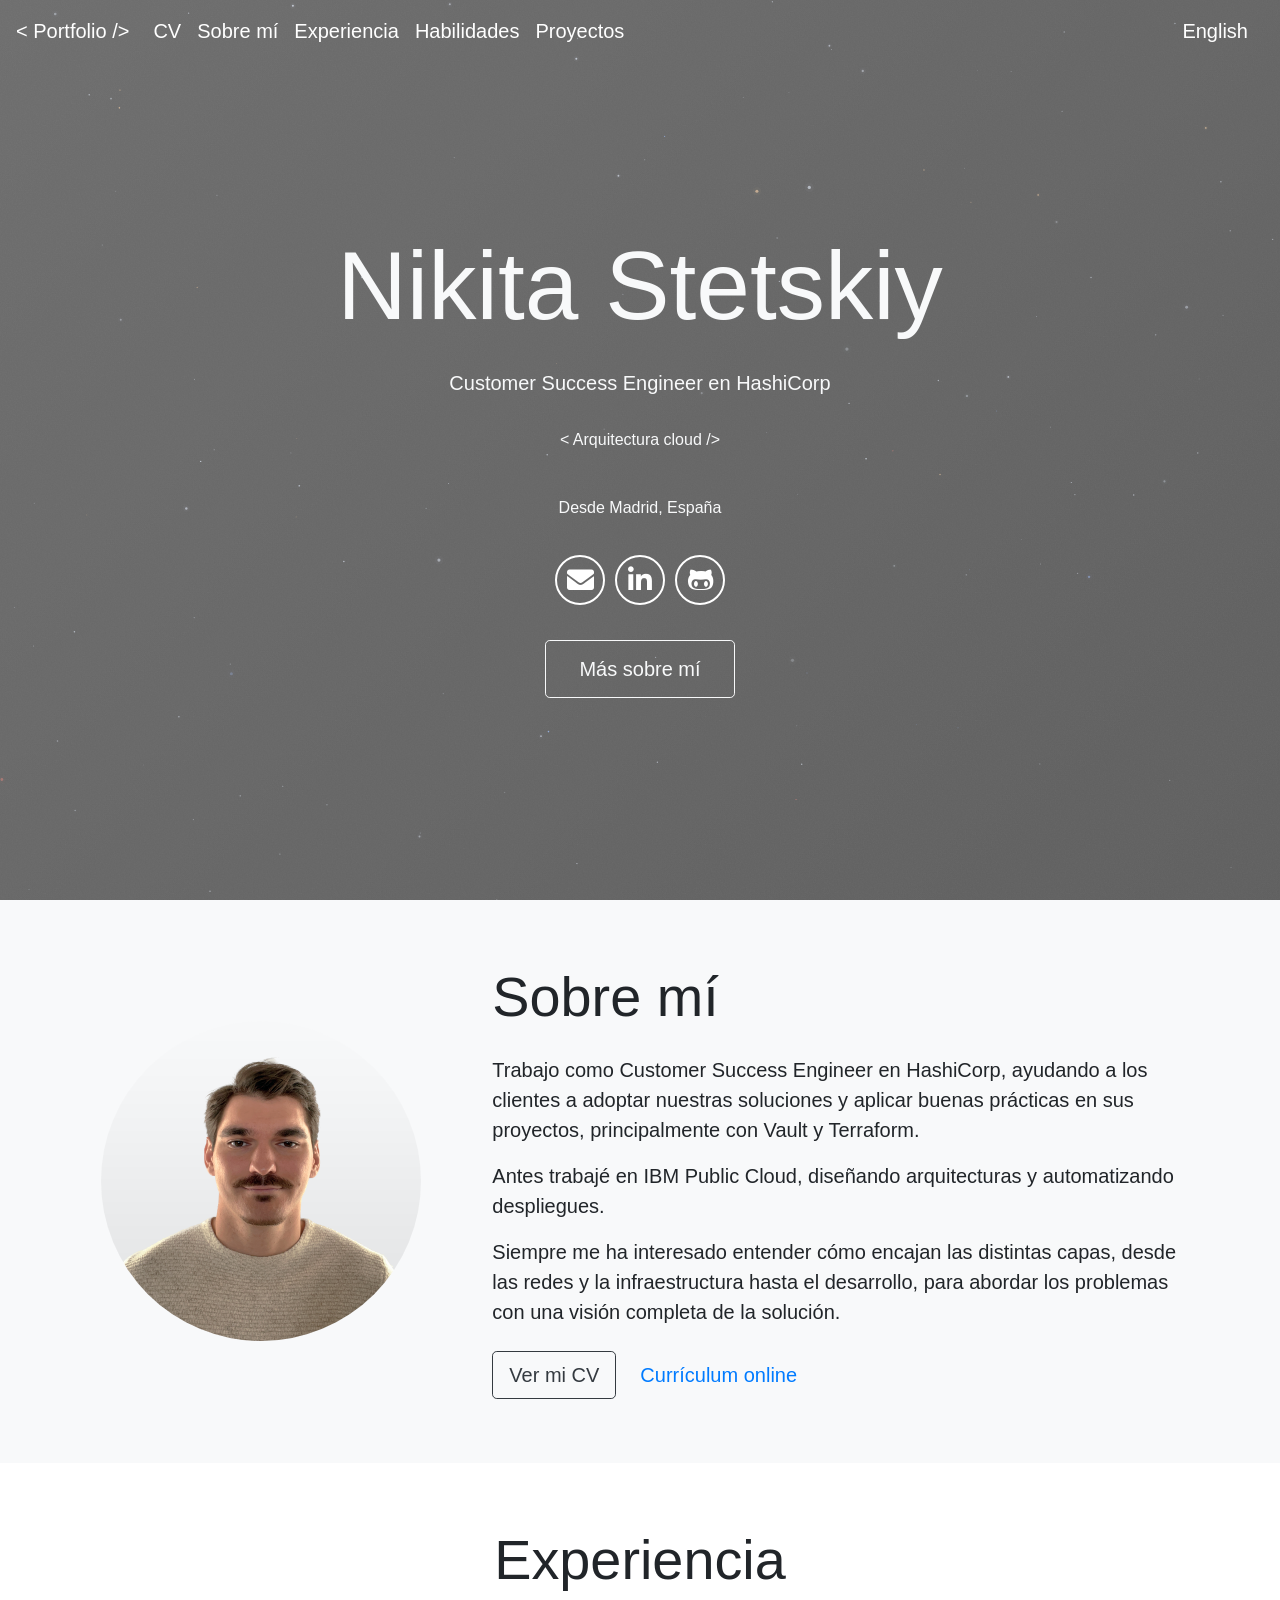
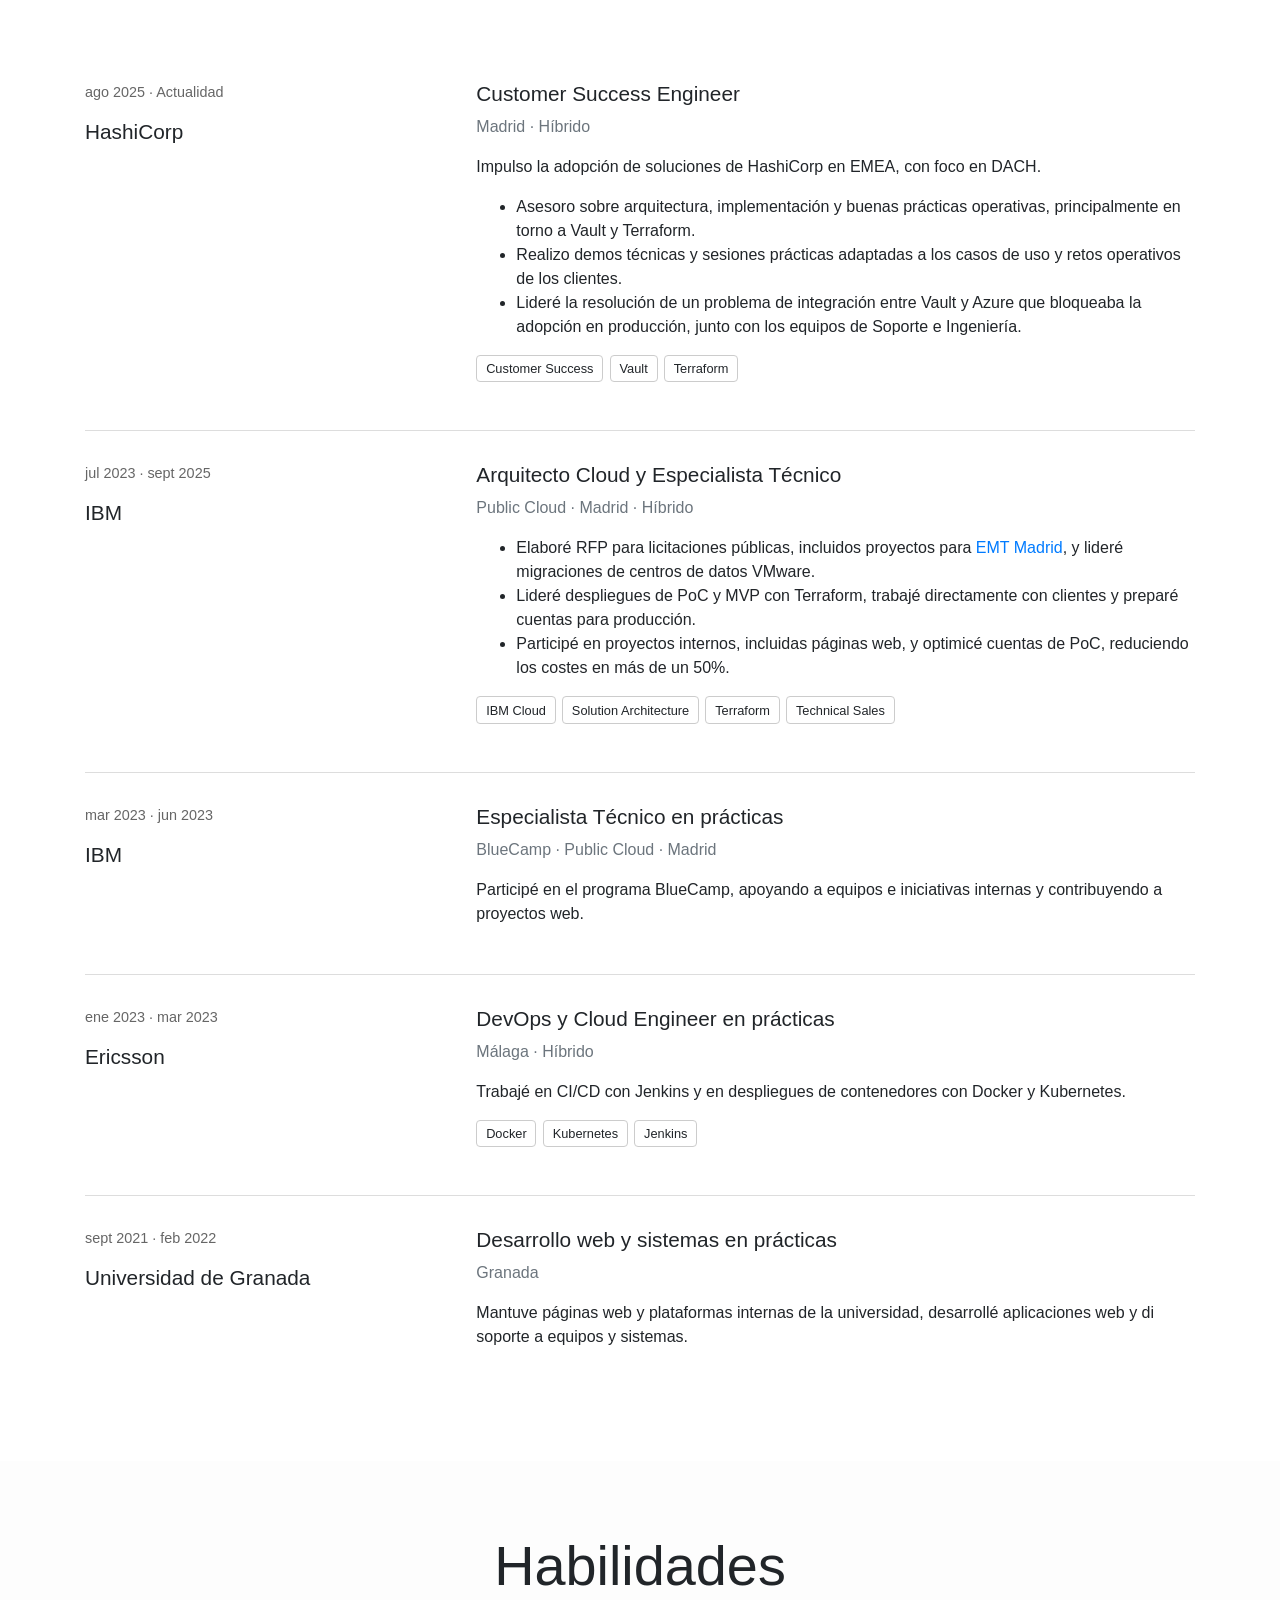
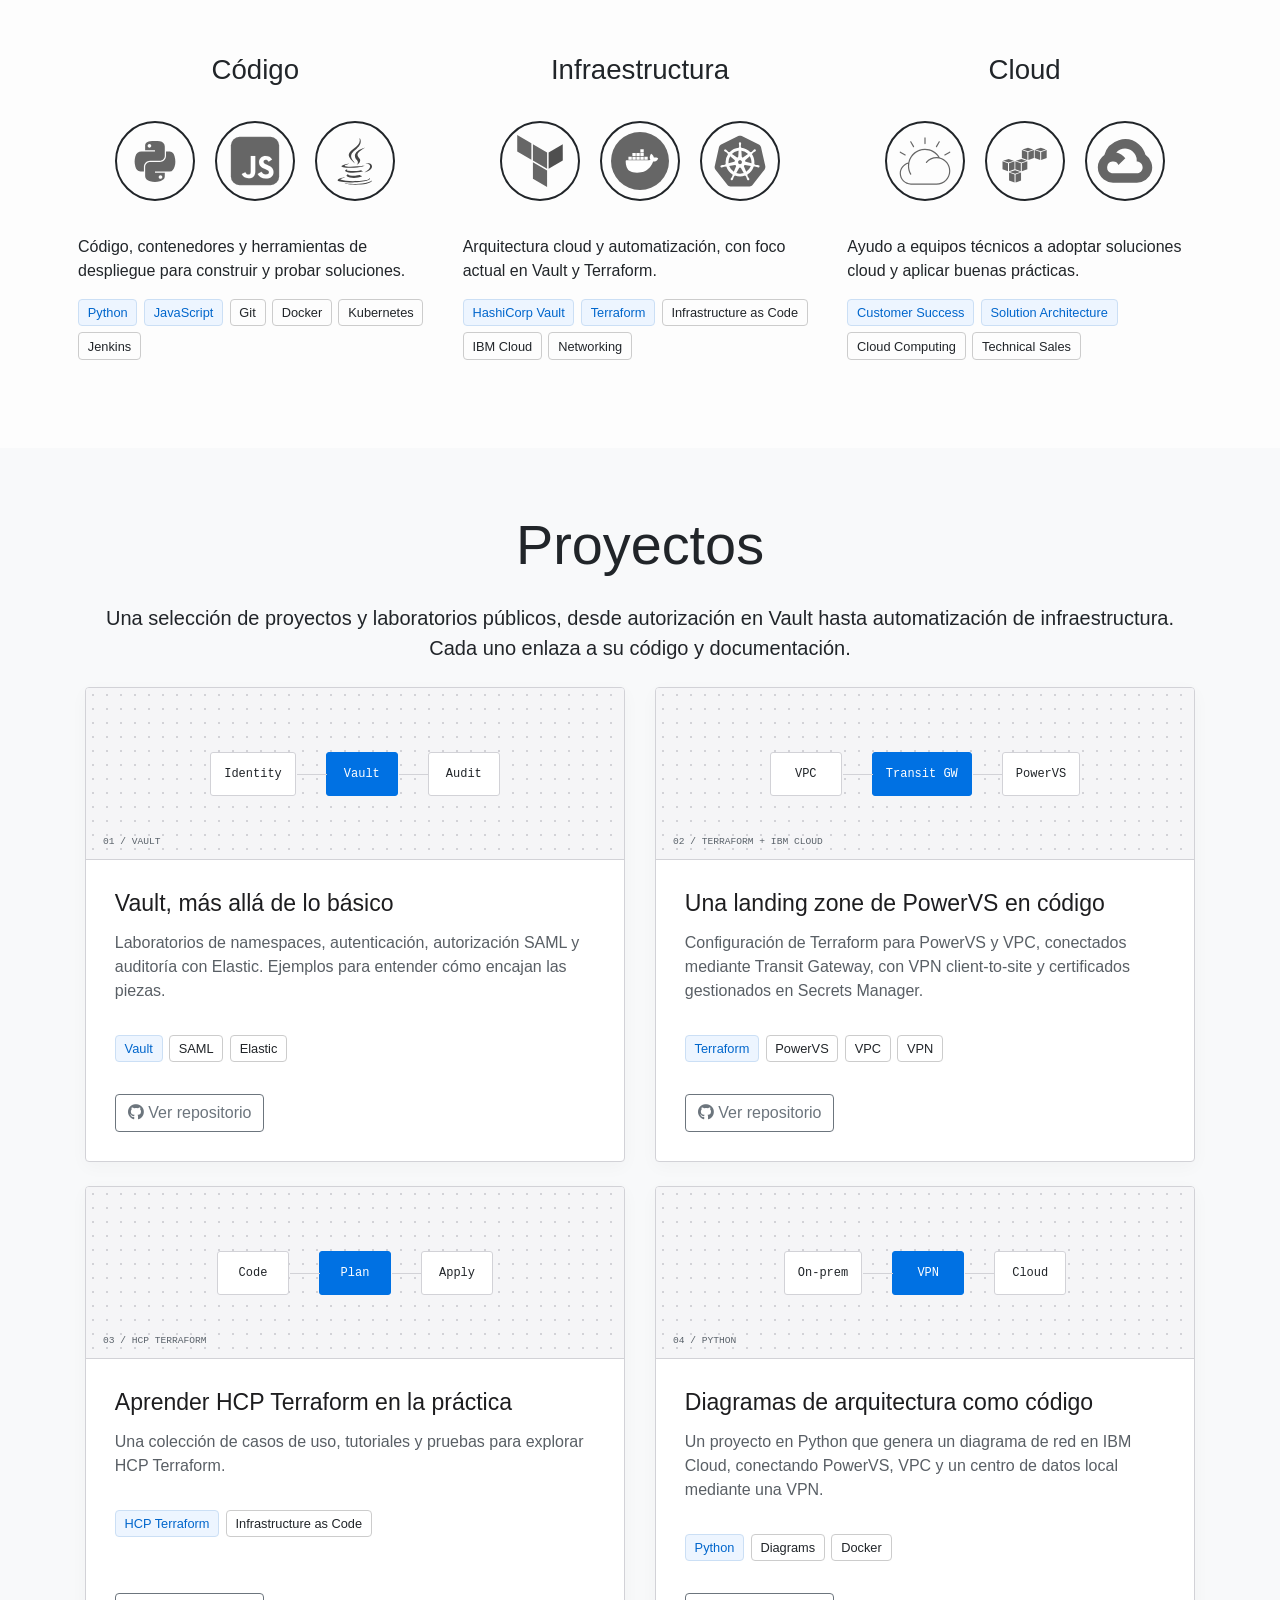
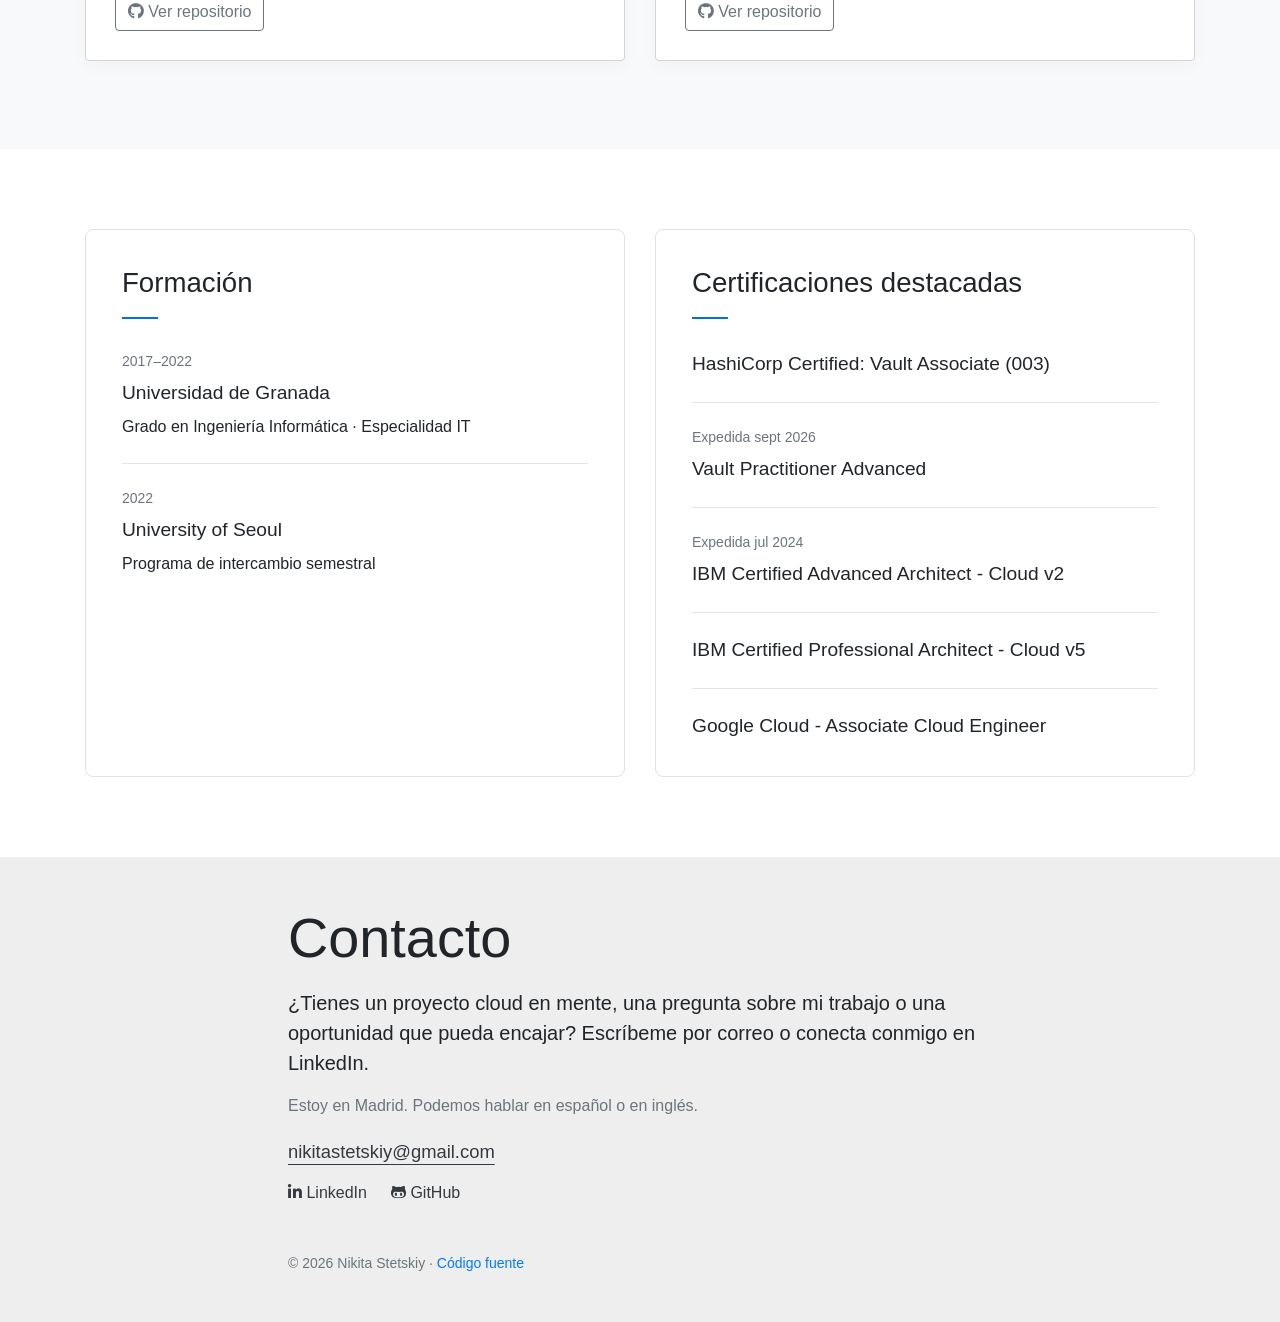
==== commit ef1d1c4b: "Publish portfolio from d230ababce80dfb2ac8b5553c9ac89a26b288ef6" ====
--- a/es/index.html
+++ b/es/index.html
@@ -24,8 +24,8 @@
     <meta name="twitter:title" content="Nikita Stetskiy | Customer Success Engineer en HashiCorp" />
     <meta name="twitter:description" content="Nikita Stetskiy, Customer Success Engineer en HashiCorp. Arquitectura cloud, Vault, Terraform y proyectos de infraestructura. Madrid, EMEA y DACH." />
     <script type="application/ld+json">{"@context":"https://schema.org","@type":"ProfilePage","url":"https://nikitastetskiy.github.io/es/","inLanguage":"es","mainEntity":{"@type":"Person","name":"Nikita Stetskiy","url":"https://nikitastetskiy.github.io/","jobTitle":"Customer Success Engineer","worksFor":{"@type":"Organization","name":"HashiCorp"},"sameAs":["https://www.linkedin.com/in/nikitastetskiy/","https://github.com/nikitastetskiy"],"knowsAbout":["Cloud Computing","HashiCorp Vault","Terraform","Customer Success","Infrastructure as Code"]}}</script>
-    <script type="module" crossorigin src="/assets/index-BwCnBbuh.js"></script>
-    <link rel="stylesheet" crossorigin href="/assets/index-xpUy6i-y.css">
+    <script type="module" crossorigin src="/assets/index-BetSgk1S.js"></script>
+    <link rel="stylesheet" crossorigin href="/assets/index-C0Pj4z3x.css">
   </head>
   <body>
     <noscript
--- a/assets/index-C0Pj4z3x.css
+++ b/assets/index-C0Pj4z3x.css
@@ -0,0 +1 @@
+:root{--blue:#007bff;--indigo:#6610f2;--purple:#6f42c1;--pink:#e83e8c;--red:#dc3545;--orange:#fd7e14;--yellow:#ffc107;--green:#28a745;--teal:#20c997;--cyan:#17a2b8;--white:#fff;--gray:#6c757d;--gray-dark:#343a40;--primary:#007bff;--secondary:#6c757d;--success:#28a745;--info:#17a2b8;--warning:#ffc107;--danger:#dc3545;--light:#f8f9fa;--dark:#343a40;--breakpoint-xs:0;--breakpoint-sm:576px;--breakpoint-md:768px;--breakpoint-lg:992px;--breakpoint-xl:1200px;--font-family-sans-serif:-apple-system, BlinkMacSystemFont, "Segoe UI", Roboto, "Helvetica Neue", Arial, "Noto Sans", "Liberation Sans", sans-serif, "Apple Color Emoji", "Segoe UI Emoji", "Segoe UI Symbol", "Noto Color Emoji";--font-family-monospace:SFMono-Regular, Menlo, Monaco, Consolas, "Liberation Mono", "Courier New", monospace}*,:before,:after{box-sizing:border-box}html{-webkit-text-size-adjust:100%;-webkit-tap-highlight-color:#0000;font-family:sans-serif;line-height:1.15}article,aside,figcaption,figure,footer,header,hgroup,main,nav,section{display:block}body{color:#212529;text-align:left;background-color:#fff;margin:0;font-family:-apple-system,BlinkMacSystemFont,Segoe UI,Roboto,Helvetica Neue,Arial,Noto Sans,Liberation Sans,sans-serif,Apple Color Emoji,Segoe UI Emoji,Segoe UI Symbol,Noto Color Emoji;font-size:1rem;font-weight:400;line-height:1.5}[tabindex="-1"]:focus:not(:focus-visible){outline:0!important}hr{box-sizing:content-box;height:0;overflow:visible}h1,h2,h3,h4,h5,h6{margin-top:0;margin-bottom:.5rem}p{margin-top:0;margin-bottom:1rem}abbr[title],abbr[data-original-title]{cursor:help;-webkit-text-decoration-skip-ink:none;text-decoration-skip-ink:none;border-bottom:0;-webkit-text-decoration:underline dotted;text-decoration:underline dotted}address{font-style:normal;line-height:inherit;margin-bottom:1rem}ol,ul,dl{margin-top:0;margin-bottom:1rem}ol ol,ul ul,ol ul,ul ol{margin-bottom:0}dt{font-weight:700}dd{margin-bottom:.5rem;margin-left:0}blockquote{margin:0 0 1rem}b,strong{font-weight:bolder}small{font-size:80%}sub,sup{vertical-align:baseline;font-size:75%;line-height:0;position:relative}sub{bottom:-.25em}sup{top:-.5em}a{color:#007bff;background-color:#0000;text-decoration:none}a:hover{color:#0056b3;text-decoration:underline}a:not([href]):not([class]),a:not([href]):not([class]):hover{color:inherit;text-decoration:none}pre,code,kbd,samp{font-family:SFMono-Regular,Menlo,Monaco,Consolas,Liberation Mono,Courier New,monospace;font-size:1em}pre{-ms-overflow-style:scrollbar;margin-top:0;margin-bottom:1rem;overflow:auto}figure{margin:0 0 1rem}img{vertical-align:middle;border-style:none}svg{vertical-align:middle;overflow:hidden}table{border-collapse:collapse}caption{color:#6c757d;text-align:left;caption-side:bottom;padding-top:.75rem;padding-bottom:.75rem}th{text-align:inherit;text-align:-webkit-match-parent}label{margin-bottom:.5rem;display:inline-block}button{border-radius:0}button:focus:not(:focus-visible){outline:0}input,button,select,optgroup,textarea{font-family:inherit;font-size:inherit;line-height:inherit;margin:0}button,input{overflow:visible}button,select{text-transform:none}[role=button]{cursor:pointer}select{word-wrap:normal}button,[type=button],[type=reset],[type=submit]{-webkit-appearance:button}button:not(:disabled),[type=button]:not(:disabled),[type=reset]:not(:disabled),[type=submit]:not(:disabled){cursor:pointer}button::-moz-focus-inner{border-style:none;padding:0}[type=button]::-moz-focus-inner{border-style:none;padding:0}[type=reset]::-moz-focus-inner{border-style:none;padding:0}[type=submit]::-moz-focus-inner{border-style:none;padding:0}input[type=radio],input[type=checkbox]{box-sizing:border-box;padding:0}textarea{resize:vertical;overflow:auto}fieldset{border:0;min-width:0;margin:0;padding:0}legend{width:100%;max-width:100%;font-size:1.5rem;line-height:inherit;color:inherit;white-space:normal;margin-bottom:.5rem;padding:0;display:block}progress{vertical-align:baseline}[type=number]::-webkit-inner-spin-button{height:auto}[type=number]::-webkit-outer-spin-button{height:auto}[type=search]{outline-offset:-2px;-webkit-appearance:none}[type=search]::-webkit-search-decoration{-webkit-appearance:none}::-webkit-file-upload-button{font:inherit;-webkit-appearance:button}output{display:inline-block}summary{cursor:pointer;display:list-item}template{display:none}[hidden]{display:none!important}h1,h2,h3,h4,h5,h6,.h1,.h2,.h3,.h4,.h5,.h6{margin-bottom:.5rem;font-weight:500;line-height:1.2}.lead{font-size:1.25rem;font-weight:300}.display-1{font-size:6rem;font-weight:300;line-height:1.2}.display-2{font-size:5.5rem;font-weight:300;line-height:1.2}.display-3{font-size:4.5rem;font-weight:300;line-height:1.2}.display-4{font-size:3.5rem;font-weight:300;line-height:1.2}hr{border:0;border-top:1px solid #0000001a;margin-top:1rem;margin-bottom:1rem}small,.small{font-size:.875em;font-weight:400}mark,.mark{background-color:#fcf8e3;padding:.2em}.list-unstyled,.list-inline{padding-left:0;list-style:none}.list-inline-item{display:inline-block}.list-inline-item:not(:last-child){margin-right:.5rem}.initialism{text-transform:uppercase;font-size:90%}.blockquote{margin-bottom:1rem;font-size:1.25rem}.blockquote-footer{color:#6c757d;font-size:.875em;display:block}.blockquote-footer:before{content:"— "}.img-fluid{max-width:100%;height:auto}.img-thumbnail{background-color:#fff;border:1px solid #dee2e6;border-radius:.25rem;max-width:100%;height:auto;padding:.25rem}.figure{display:inline-block}.figure-img{margin-bottom:.5rem;line-height:1}.figure-caption{color:#6c757d;font-size:90%}code{color:#e83e8c;word-wrap:break-word;font-size:87.5%}a>code{color:inherit}kbd{color:#fff;background-color:#212529;border-radius:.2rem;padding:.2rem .4rem;font-size:87.5%}kbd kbd{padding:0;font-size:100%;font-weight:700}pre{color:#212529;font-size:87.5%;display:block}pre code{font-size:inherit;color:inherit;word-break:normal}.pre-scrollable{max-height:340px;overflow-y:scroll}.container,.container-fluid,.container-xl,.container-lg,.container-md,.container-sm{width:100%;margin-left:auto;margin-right:auto;padding-left:15px;padding-right:15px}@media (min-width:576px){.container-sm,.container{max-width:540px}}@media (min-width:768px){.container-md,.container-sm,.container{max-width:720px}}@media (min-width:992px){.container-lg,.container-md,.container-sm,.container{max-width:960px}}@media (min-width:1200px){.container-xl,.container-lg,.container-md,.container-sm,.container{max-width:1140px}}.row{flex-wrap:wrap;margin-left:-15px;margin-right:-15px;display:flex}.no-gutters{margin-left:0;margin-right:0}.no-gutters>.col,.no-gutters>[class*=col-]{padding-left:0;padding-right:0}.col-xl,.col-xl-auto,.col-xl-12,.col-xl-11,.col-xl-10,.col-xl-9,.col-xl-8,.col-xl-7,.col-xl-6,.col-xl-5,.col-xl-4,.col-xl-3,.col-xl-2,.col-xl-1,.col-lg,.col-lg-auto,.col-lg-12,.col-lg-11,.col-lg-10,.col-lg-9,.col-lg-8,.col-lg-7,.col-lg-6,.col-lg-5,.col-lg-4,.col-lg-3,.col-lg-2,.col-lg-1,.col-md,.col-md-auto,.col-md-12,.col-md-11,.col-md-10,.col-md-9,.col-md-8,.col-md-7,.col-md-6,.col-md-5,.col-md-4,.col-md-3,.col-md-2,.col-md-1,.col-sm,.col-sm-auto,.col-sm-12,.col-sm-11,.col-sm-10,.col-sm-9,.col-sm-8,.col-sm-7,.col-sm-6,.col-sm-5,.col-sm-4,.col-sm-3,.col-sm-2,.col-sm-1,.col,.col-auto,.col-12,.col-11,.col-10,.col-9,.col-8,.col-7,.col-6,.col-5,.col-4,.col-3,.col-2,.col-1{width:100%;padding-left:15px;padding-right:15px;position:relative}.col{flex-grow:1;flex-basis:0;max-width:100%}.row-cols-1>*{flex:0 0 100%;max-width:100%}.row-cols-2>*{flex:0 0 50%;max-width:50%}.row-cols-3>*{flex:0 0 33.3333%;max-width:33.3333%}.row-cols-4>*{flex:0 0 25%;max-width:25%}.row-cols-5>*{flex:0 0 20%;max-width:20%}.row-cols-6>*{flex:0 0 16.6667%;max-width:16.6667%}.col-auto{flex:none;width:auto;max-width:100%}.col-1{flex:0 0 8.33333%;max-width:8.33333%}.col-2{flex:0 0 16.6667%;max-width:16.6667%}.col-3{flex:0 0 25%;max-width:25%}.col-4{flex:0 0 33.3333%;max-width:33.3333%}.col-5{flex:0 0 41.6667%;max-width:41.6667%}.col-6{flex:0 0 50%;max-width:50%}.col-7{flex:0 0 58.3333%;max-width:58.3333%}.col-8{flex:0 0 66.6667%;max-width:66.6667%}.col-9{flex:0 0 75%;max-width:75%}.col-10{flex:0 0 83.3333%;max-width:83.3333%}.col-11{flex:0 0 91.6667%;max-width:91.6667%}.col-12{flex:0 0 100%;max-width:100%}.order-first{order:-1}.order-last{order:13}.order-0{order:0}.order-1{order:1}.order-2{order:2}.order-3{order:3}.order-4{order:4}.order-5{order:5}.order-6{order:6}.order-7{order:7}.order-8{order:8}.order-9{order:9}.order-10{order:10}.order-11{order:11}.order-12{order:12}.offset-1{margin-left:8.33333%}.offset-2{margin-left:16.6667%}.offset-3{margin-left:25%}.offset-4{margin-left:33.3333%}.offset-5{margin-left:41.6667%}.offset-6{margin-left:50%}.offset-7{margin-left:58.3333%}.offset-8{margin-left:66.6667%}.offset-9{margin-left:75%}.offset-10{margin-left:83.3333%}.offset-11{margin-left:91.6667%}@media (min-width:576px){.col-sm{flex-grow:1;flex-basis:0;max-width:100%}.row-cols-sm-1>*{flex:0 0 100%;max-width:100%}.row-cols-sm-2>*{flex:0 0 50%;max-width:50%}.row-cols-sm-3>*{flex:0 0 33.3333%;max-width:33.3333%}.row-cols-sm-4>*{flex:0 0 25%;max-width:25%}.row-cols-sm-5>*{flex:0 0 20%;max-width:20%}.row-cols-sm-6>*{flex:0 0 16.6667%;max-width:16.6667%}.col-sm-auto{flex:none;width:auto;max-width:100%}.col-sm-1{flex:0 0 8.33333%;max-width:8.33333%}.col-sm-2{flex:0 0 16.6667%;max-width:16.6667%}.col-sm-3{flex:0 0 25%;max-width:25%}.col-sm-4{flex:0 0 33.3333%;max-width:33.3333%}.col-sm-5{flex:0 0 41.6667%;max-width:41.6667%}.col-sm-6{flex:0 0 50%;max-width:50%}.col-sm-7{flex:0 0 58.3333%;max-width:58.3333%}.col-sm-8{flex:0 0 66.6667%;max-width:66.6667%}.col-sm-9{flex:0 0 75%;max-width:75%}.col-sm-10{flex:0 0 83.3333%;max-width:83.3333%}.col-sm-11{flex:0 0 91.6667%;max-width:91.6667%}.col-sm-12{flex:0 0 100%;max-width:100%}.order-sm-first{order:-1}.order-sm-last{order:13}.order-sm-0{order:0}.order-sm-1{order:1}.order-sm-2{order:2}.order-sm-3{order:3}.order-sm-4{order:4}.order-sm-5{order:5}.order-sm-6{order:6}.order-sm-7{order:7}.order-sm-8{order:8}.order-sm-9{order:9}.order-sm-10{order:10}.order-sm-11{order:11}.order-sm-12{order:12}.offset-sm-0{margin-left:0}.offset-sm-1{margin-left:8.33333%}.offset-sm-2{margin-left:16.6667%}.offset-sm-3{margin-left:25%}.offset-sm-4{margin-left:33.3333%}.offset-sm-5{margin-left:41.6667%}.offset-sm-6{margin-left:50%}.offset-sm-7{margin-left:58.3333%}.offset-sm-8{margin-left:66.6667%}.offset-sm-9{margin-left:75%}.offset-sm-10{margin-left:83.3333%}.offset-sm-11{margin-left:91.6667%}}@media (min-width:768px){.col-md{flex-grow:1;flex-basis:0;max-width:100%}.row-cols-md-1>*{flex:0 0 100%;max-width:100%}.row-cols-md-2>*{flex:0 0 50%;max-width:50%}.row-cols-md-3>*{flex:0 0 33.3333%;max-width:33.3333%}.row-cols-md-4>*{flex:0 0 25%;max-width:25%}.row-cols-md-5>*{flex:0 0 20%;max-width:20%}.row-cols-md-6>*{flex:0 0 16.6667%;max-width:16.6667%}.col-md-auto{flex:none;width:auto;max-width:100%}.col-md-1{flex:0 0 8.33333%;max-width:8.33333%}.col-md-2{flex:0 0 16.6667%;max-width:16.6667%}.col-md-3{flex:0 0 25%;max-width:25%}.col-md-4{flex:0 0 33.3333%;max-width:33.3333%}.col-md-5{flex:0 0 41.6667%;max-width:41.6667%}.col-md-6{flex:0 0 50%;max-width:50%}.col-md-7{flex:0 0 58.3333%;max-width:58.3333%}.col-md-8{flex:0 0 66.6667%;max-width:66.6667%}.col-md-9{flex:0 0 75%;max-width:75%}.col-md-10{flex:0 0 83.3333%;max-width:83.3333%}.col-md-11{flex:0 0 91.6667%;max-width:91.6667%}.col-md-12{flex:0 0 100%;max-width:100%}.order-md-first{order:-1}.order-md-last{order:13}.order-md-0{order:0}.order-md-1{order:1}.order-md-2{order:2}.order-md-3{order:3}.order-md-4{order:4}.order-md-5{order:5}.order-md-6{order:6}.order-md-7{order:7}.order-md-8{order:8}.order-md-9{order:9}.order-md-10{order:10}.order-md-11{order:11}.order-md-12{order:12}.offset-md-0{margin-left:0}.offset-md-1{margin-left:8.33333%}.offset-md-2{margin-left:16.6667%}.offset-md-3{margin-left:25%}.offset-md-4{margin-left:33.3333%}.offset-md-5{margin-left:41.6667%}.offset-md-6{margin-left:50%}.offset-md-7{margin-left:58.3333%}.offset-md-8{margin-left:66.6667%}.offset-md-9{margin-left:75%}.offset-md-10{margin-left:83.3333%}.offset-md-11{margin-left:91.6667%}}@media (min-width:992px){.col-lg{flex-grow:1;flex-basis:0;max-width:100%}.row-cols-lg-1>*{flex:0 0 100%;max-width:100%}.row-cols-lg-2>*{flex:0 0 50%;max-width:50%}.row-cols-lg-3>*{flex:0 0 33.3333%;max-width:33.3333%}.row-cols-lg-4>*{flex:0 0 25%;max-width:25%}.row-cols-lg-5>*{flex:0 0 20%;max-width:20%}.row-cols-lg-6>*{flex:0 0 16.6667%;max-width:16.6667%}.col-lg-auto{flex:none;width:auto;max-width:100%}.col-lg-1{flex:0 0 8.33333%;max-width:8.33333%}.col-lg-2{flex:0 0 16.6667%;max-width:16.6667%}.col-lg-3{flex:0 0 25%;max-width:25%}.col-lg-4{flex:0 0 33.3333%;max-width:33.3333%}.col-lg-5{flex:0 0 41.6667%;max-width:41.6667%}.col-lg-6{flex:0 0 50%;max-width:50%}.col-lg-7{flex:0 0 58.3333%;max-width:58.3333%}.col-lg-8{flex:0 0 66.6667%;max-width:66.6667%}.col-lg-9{flex:0 0 75%;max-width:75%}.col-lg-10{flex:0 0 83.3333%;max-width:83.3333%}.col-lg-11{flex:0 0 91.6667%;max-width:91.6667%}.col-lg-12{flex:0 0 100%;max-width:100%}.order-lg-first{order:-1}.order-lg-last{order:13}.order-lg-0{order:0}.order-lg-1{order:1}.order-lg-2{order:2}.order-lg-3{order:3}.order-lg-4{order:4}.order-lg-5{order:5}.order-lg-6{order:6}.order-lg-7{order:7}.order-lg-8{order:8}.order-lg-9{order:9}.order-lg-10{order:10}.order-lg-11{order:11}.order-lg-12{order:12}.offset-lg-0{margin-left:0}.offset-lg-1{margin-left:8.33333%}.offset-lg-2{margin-left:16.6667%}.offset-lg-3{margin-left:25%}.offset-lg-4{margin-left:33.3333%}.offset-lg-5{margin-left:41.6667%}.offset-lg-6{margin-left:50%}.offset-lg-7{margin-left:58.3333%}.offset-lg-8{margin-left:66.6667%}.offset-lg-9{margin-left:75%}.offset-lg-10{margin-left:83.3333%}.offset-lg-11{margin-left:91.6667%}}@media (min-width:1200px){.col-xl{flex-grow:1;flex-basis:0;max-width:100%}.row-cols-xl-1>*{flex:0 0 100%;max-width:100%}.row-cols-xl-2>*{flex:0 0 50%;max-width:50%}.row-cols-xl-3>*{flex:0 0 33.3333%;max-width:33.3333%}.row-cols-xl-4>*{flex:0 0 25%;max-width:25%}.row-cols-xl-5>*{flex:0 0 20%;max-width:20%}.row-cols-xl-6>*{flex:0 0 16.6667%;max-width:16.6667%}.col-xl-auto{flex:none;width:auto;max-width:100%}.col-xl-1{flex:0 0 8.33333%;max-width:8.33333%}.col-xl-2{flex:0 0 16.6667%;max-width:16.6667%}.col-xl-3{flex:0 0 25%;max-width:25%}.col-xl-4{flex:0 0 33.3333%;max-width:33.3333%}.col-xl-5{flex:0 0 41.6667%;max-width:41.6667%}.col-xl-6{flex:0 0 50%;max-width:50%}.col-xl-7{flex:0 0 58.3333%;max-width:58.3333%}.col-xl-8{flex:0 0 66.6667%;max-width:66.6667%}.col-xl-9{flex:0 0 75%;max-width:75%}.col-xl-10{flex:0 0 83.3333%;max-width:83.3333%}.col-xl-11{flex:0 0 91.6667%;max-width:91.6667%}.col-xl-12{flex:0 0 100%;max-width:100%}.order-xl-first{order:-1}.order-xl-last{order:13}.order-xl-0{order:0}.order-xl-1{order:1}.order-xl-2{order:2}.order-xl-3{order:3}.order-xl-4{order:4}.order-xl-5{order:5}.order-xl-6{order:6}.order-xl-7{order:7}.order-xl-8{order:8}.order-xl-9{order:9}.order-xl-10{order:10}.order-xl-11{order:11}.order-xl-12{order:12}.offset-xl-0{margin-left:0}.offset-xl-1{margin-left:8.33333%}.offset-xl-2{margin-left:16.6667%}.offset-xl-3{margin-left:25%}.offset-xl-4{margin-left:33.3333%}.offset-xl-5{margin-left:41.6667%}.offset-xl-6{margin-left:50%}.offset-xl-7{margin-left:58.3333%}.offset-xl-8{margin-left:66.6667%}.offset-xl-9{margin-left:75%}.offset-xl-10{margin-left:83.3333%}.offset-xl-11{margin-left:91.6667%}}.table{color:#212529;width:100%;margin-bottom:1rem}.table th,.table td{vertical-align:top;border-top:1px solid #dee2e6;padding:.75rem}.table thead th{vertical-align:bottom;border-bottom:2px solid #dee2e6}.table tbody+tbody{border-top:2px solid #dee2e6}.table-sm th,.table-sm td{padding:.3rem}.table-bordered,.table-bordered th,.table-bordered td{border:1px solid #dee2e6}.table-bordered thead th,.table-bordered thead td{border-bottom-width:2px}.table-borderless th,.table-borderless td,.table-borderless thead th,.table-borderless tbody+tbody{border:0}.table-striped tbody tr:nth-of-type(odd){background-color:#0000000d}.table-hover tbody tr:hover{color:#212529;background-color:#00000013}.table-primary,.table-primary>th,.table-primary>td{background-color:#b8daff}.table-primary th,.table-primary td,.table-primary thead th,.table-primary tbody+tbody{border-color:#7abaff}.table-hover .table-primary:hover,.table-hover .table-primary:hover>td,.table-hover .table-primary:hover>th{background-color:#9ecdff}.table-secondary,.table-secondary>th,.table-secondary>td{background-color:#d6d8db}.table-secondary th,.table-secondary td,.table-secondary thead th,.table-secondary tbody+tbody{border-color:#b3b7bb}.table-hover .table-secondary:hover,.table-hover .table-secondary:hover>td,.table-hover .table-secondary:hover>th{background-color:#c8cccf}.table-success,.table-success>th,.table-success>td{background-color:#c3e6cb}.table-success th,.table-success td,.table-success thead th,.table-success tbody+tbody{border-color:#8fd19e}.table-hover .table-success:hover,.table-hover .table-success:hover>td,.table-hover .table-success:hover>th{background-color:#b1dfbb}.table-info,.table-info>th,.table-info>td{background-color:#bee5eb}.table-info th,.table-info td,.table-info thead th,.table-info tbody+tbody{border-color:#86cfda}.table-hover .table-info:hover,.table-hover .table-info:hover>td,.table-hover .table-info:hover>th{background-color:#abdde5}.table-warning,.table-warning>th,.table-warning>td{background-color:#ffeeba}.table-warning th,.table-warning td,.table-warning thead th,.table-warning tbody+tbody{border-color:#ffdf7e}.table-hover .table-warning:hover,.table-hover .table-warning:hover>td,.table-hover .table-warning:hover>th{background-color:#ffe7a0}.table-danger,.table-danger>th,.table-danger>td{background-color:#f5c6cb}.table-danger th,.table-danger td,.table-danger thead th,.table-danger tbody+tbody{border-color:#ed969e}.table-hover .table-danger:hover,.table-hover .table-danger:hover>td,.table-hover .table-danger:hover>th{background-color:#f1b1b7}.table-light,.table-light>th,.table-light>td{background-color:#fdfdfe}.table-light th,.table-light td,.table-light thead th,.table-light tbody+tbody{border-color:#fbfcfc}.table-hover .table-light:hover,.table-hover .table-light:hover>td,.table-hover .table-light:hover>th{background-color:#eef1f3}.table-dark,.table-dark>th,.table-dark>td{background-color:#c6c8ca}.table-dark th,.table-dark td,.table-dark thead th,.table-dark tbody+tbody{border-color:#95999c}.table-hover .table-dark:hover,.table-hover .table-dark:hover>td,.table-hover .table-dark:hover>th{background-color:#b9bbbd}.table-active,.table-active>th,.table-active>td,.table-hover .table-active:hover,.table-hover .table-active:hover>td,.table-hover .table-active:hover>th{background-color:#00000013}.table .thead-dark th{color:#fff;background-color:#343a40;border-color:#454d55}.table .thead-light th{color:#495057;background-color:#e9ecef;border-color:#dee2e6}.table-dark{color:#fff;background-color:#343a40}.table-dark th,.table-dark td,.table-dark thead th{border-color:#454d55}.table-dark.table-bordered{border:0}.table-dark.table-striped tbody tr:nth-of-type(odd){background-color:#ffffff0d}.table-dark.table-hover tbody tr:hover{color:#fff;background-color:#ffffff13}@media (max-width:575.98px){.table-responsive-sm{-webkit-overflow-scrolling:touch;width:100%;display:block;overflow-x:auto}.table-responsive-sm>.table-bordered{border:0}}@media (max-width:767.98px){.table-responsive-md{-webkit-overflow-scrolling:touch;width:100%;display:block;overflow-x:auto}.table-responsive-md>.table-bordered{border:0}}@media (max-width:991.98px){.table-responsive-lg{-webkit-overflow-scrolling:touch;width:100%;display:block;overflow-x:auto}.table-responsive-lg>.table-bordered{border:0}}@media (max-width:1199.98px){.table-responsive-xl{-webkit-overflow-scrolling:touch;width:100%;display:block;overflow-x:auto}.table-responsive-xl>.table-bordered{border:0}}.table-responsive{-webkit-overflow-scrolling:touch;width:100%;display:block;overflow-x:auto}.table-responsive>.table-bordered{border:0}.form-control{color:#495057;background-color:#fff;background-clip:padding-box;border:1px solid #ced4da;border-radius:.25rem;width:100%;height:calc(1.5em + .75rem + 2px);padding:.375rem .75rem;font-size:1rem;font-weight:400;line-height:1.5;transition:border-color .15s ease-in-out,box-shadow .15s ease-in-out;display:block}@media (prefers-reduced-motion:reduce){.form-control{transition:none}}.form-control::-ms-expand{background-color:#0000;border:0}.form-control:focus{color:#495057;background-color:#fff;border-color:#80bdff;outline:0;box-shadow:0 0 0 .2rem #007bff40}.form-control::placeholder{color:#6c757d;opacity:1}.form-control:disabled,.form-control[readonly]{opacity:1;background-color:#e9ecef}input[type=date].form-control,input[type=time].form-control,input[type=datetime-local].form-control,input[type=month].form-control{appearance:none}select.form-control:-moz-focusring{color:#0000;text-shadow:0 0 #495057}select.form-control:focus::-ms-value{color:#495057;background-color:#fff}.form-control-file,.form-control-range{width:100%;display:block}.col-form-label{font-size:inherit;margin-bottom:0;padding-top:calc(.375rem + 1px);padding-bottom:calc(.375rem + 1px);line-height:1.5}.col-form-label-lg{padding-top:calc(.5rem + 1px);padding-bottom:calc(.5rem + 1px);font-size:1.25rem;line-height:1.5}.col-form-label-sm{padding-top:calc(.25rem + 1px);padding-bottom:calc(.25rem + 1px);font-size:.875rem;line-height:1.5}.form-control-plaintext{color:#212529;background-color:#0000;border:1px solid #0000;border-width:1px 0;width:100%;margin-bottom:0;padding:.375rem 0;font-size:1rem;line-height:1.5;display:block}.form-control-plaintext.form-control-sm,.form-control-plaintext.form-control-lg{padding-left:0;padding-right:0}.form-control-sm{border-radius:.2rem;height:calc(1.5em + .5rem + 2px);padding:.25rem .5rem;font-size:.875rem;line-height:1.5}.form-control-lg{border-radius:.3rem;height:calc(1.5em + 1rem + 2px);padding:.5rem 1rem;font-size:1.25rem;line-height:1.5}select.form-control[size],select.form-control[multiple],textarea.form-control{height:auto}.form-group{margin-bottom:1rem}.form-text{margin-top:.25rem;display:block}.form-row{flex-wrap:wrap;margin-left:-5px;margin-right:-5px;display:flex}.form-row>.col,.form-row>[class*=col-]{padding-left:5px;padding-right:5px}.form-check{padding-left:1.25rem;display:block;position:relative}.form-check-input{margin-top:.3rem;margin-left:-1.25rem;position:absolute}.form-check-input[disabled]~.form-check-label,.form-check-input:disabled~.form-check-label{color:#6c757d}.form-check-label{margin-bottom:0}.form-check-inline{align-items:center;margin-right:.75rem;padding-left:0;display:inline-flex}.form-check-inline .form-check-input{margin-top:0;margin-left:0;margin-right:.3125rem;position:static}.valid-feedback{color:#28a745;width:100%;margin-top:.25rem;font-size:.875em;display:none}.valid-tooltip{z-index:5;color:#fff;background-color:#28a745e6;border-radius:.25rem;max-width:100%;margin-top:.1rem;padding:.25rem .5rem;font-size:.875rem;line-height:1.5;display:none;position:absolute;top:100%;left:0}.form-row>.col>.valid-tooltip,.form-row>[class*=col-]>.valid-tooltip{left:5px}.was-validated :valid~.valid-feedback,.was-validated :valid~.valid-tooltip,.is-valid~.valid-feedback,.is-valid~.valid-tooltip{display:block}.was-validated .form-control:valid,.form-control.is-valid{background-image:url("data:image/svg+xml,%3csvg xmlns='http://www.w3.org/2000/svg' width='8' height='8' viewBox='0 0 8 8'%3e%3cpath fill='%2328a745' d='M2.3 6.73L.6 4.53c-.4-1.04.46-1.4 1.1-.8l1.1 1.4 3.4-3.8c.6-.63 1.6-.27 1.2.7l-4 4.6c-.43.5-.8.4-1.1.1z'/%3e%3c/svg%3e");background-position:right calc(.375em + .1875rem) center;background-repeat:no-repeat;background-size:calc(.75em + .375rem) calc(.75em + .375rem);border-color:#28a745;padding-right:calc(1.5em + .75rem)!important}.was-validated .form-control:valid:focus,.form-control.is-valid:focus{border-color:#28a745;box-shadow:0 0 0 .2rem #28a74540}.was-validated select.form-control:valid,select.form-control.is-valid{background-position:right 1.5rem center;padding-right:3rem!important}.was-validated textarea.form-control:valid,textarea.form-control.is-valid{background-position:right calc(.375em + .1875rem) top calc(.375em + .1875rem);padding-right:calc(1.5em + .75rem)}.was-validated .custom-select:valid,.custom-select.is-valid{background:url("data:image/svg+xml,%3csvg xmlns='http://www.w3.org/2000/svg' width='4' height='5' viewBox='0 0 4 5'%3e%3cpath fill='%23343a40' d='M2 0L0 2h4zm0 5L0 3h4z'/%3e%3c/svg%3e") right .75rem center/8px 10px no-repeat,#fff url("data:image/svg+xml,%3csvg xmlns='http://www.w3.org/2000/svg' width='8' height='8' viewBox='0 0 8 8'%3e%3cpath fill='%2328a745' d='M2.3 6.73L.6 4.53c-.4-1.04.46-1.4 1.1-.8l1.1 1.4 3.4-3.8c.6-.63 1.6-.27 1.2.7l-4 4.6c-.43.5-.8.4-1.1.1z'/%3e%3c/svg%3e") right 1.75rem center/calc(.75em + .375rem) calc(.75em + .375rem) no-repeat;border-color:#28a745;padding-right:calc(.75em + 2.3125rem)!important}.was-validated .custom-select:valid:focus,.custom-select.is-valid:focus{border-color:#28a745;box-shadow:0 0 0 .2rem #28a74540}.was-validated .form-check-input:valid~.form-check-label,.form-check-input.is-valid~.form-check-label{color:#28a745}.was-validated .form-check-input:valid~.valid-feedback,.was-validated .form-check-input:valid~.valid-tooltip,.form-check-input.is-valid~.valid-feedback,.form-check-input.is-valid~.valid-tooltip{display:block}.was-validated .custom-control-input:valid~.custom-control-label,.custom-control-input.is-valid~.custom-control-label{color:#28a745}.was-validated .custom-control-input:valid~.custom-control-label:before,.custom-control-input.is-valid~.custom-control-label:before{border-color:#28a745}.was-validated .custom-control-input:valid:checked~.custom-control-label:before,.custom-control-input.is-valid:checked~.custom-control-label:before{background-color:#34ce57;border-color:#34ce57}.was-validated .custom-control-input:valid:focus~.custom-control-label:before,.custom-control-input.is-valid:focus~.custom-control-label:before{box-shadow:0 0 0 .2rem #28a74540}.was-validated .custom-control-input:valid:focus:not(:checked)~.custom-control-label:before,.custom-control-input.is-valid:focus:not(:checked)~.custom-control-label:before,.was-validated .custom-file-input:valid~.custom-file-label,.custom-file-input.is-valid~.custom-file-label{border-color:#28a745}.was-validated .custom-file-input:valid:focus~.custom-file-label,.custom-file-input.is-valid:focus~.custom-file-label{border-color:#28a745;box-shadow:0 0 0 .2rem #28a74540}.invalid-feedback{color:#dc3545;width:100%;margin-top:.25rem;font-size:.875em;display:none}.invalid-tooltip{z-index:5;color:#fff;background-color:#dc3545e6;border-radius:.25rem;max-width:100%;margin-top:.1rem;padding:.25rem .5rem;font-size:.875rem;line-height:1.5;display:none;position:absolute;top:100%;left:0}.form-row>.col>.invalid-tooltip,.form-row>[class*=col-]>.invalid-tooltip{left:5px}.was-validated :invalid~.invalid-feedback,.was-validated :invalid~.invalid-tooltip,.is-invalid~.invalid-feedback,.is-invalid~.invalid-tooltip{display:block}.was-validated .form-control:invalid,.form-control.is-invalid{background-image:url("data:image/svg+xml,%3csvg xmlns='http://www.w3.org/2000/svg' width='12' height='12' fill='none' stroke='%23dc3545' viewBox='0 0 12 12'%3e%3ccircle cx='6' cy='6' r='4.5'/%3e%3cpath stroke-linejoin='round' d='M5.8 3.6h.4L6 6.5z'/%3e%3ccircle cx='6' cy='8.2' r='.6' fill='%23dc3545' stroke='none'/%3e%3c/svg%3e");background-position:right calc(.375em + .1875rem) center;background-repeat:no-repeat;background-size:calc(.75em + .375rem) calc(.75em + .375rem);border-color:#dc3545;padding-right:calc(1.5em + .75rem)!important}.was-validated .form-control:invalid:focus,.form-control.is-invalid:focus{border-color:#dc3545;box-shadow:0 0 0 .2rem #dc354540}.was-validated select.form-control:invalid,select.form-control.is-invalid{background-position:right 1.5rem center;padding-right:3rem!important}.was-validated textarea.form-control:invalid,textarea.form-control.is-invalid{background-position:right calc(.375em + .1875rem) top calc(.375em + .1875rem);padding-right:calc(1.5em + .75rem)}.was-validated .custom-select:invalid,.custom-select.is-invalid{background:url("data:image/svg+xml,%3csvg xmlns='http://www.w3.org/2000/svg' width='4' height='5' viewBox='0 0 4 5'%3e%3cpath fill='%23343a40' d='M2 0L0 2h4zm0 5L0 3h4z'/%3e%3c/svg%3e") right .75rem center/8px 10px no-repeat,#fff url("data:image/svg+xml,%3csvg xmlns='http://www.w3.org/2000/svg' width='12' height='12' fill='none' stroke='%23dc3545' viewBox='0 0 12 12'%3e%3ccircle cx='6' cy='6' r='4.5'/%3e%3cpath stroke-linejoin='round' d='M5.8 3.6h.4L6 6.5z'/%3e%3ccircle cx='6' cy='8.2' r='.6' fill='%23dc3545' stroke='none'/%3e%3c/svg%3e") right 1.75rem center/calc(.75em + .375rem) calc(.75em + .375rem) no-repeat;border-color:#dc3545;padding-right:calc(.75em + 2.3125rem)!important}.was-validated .custom-select:invalid:focus,.custom-select.is-invalid:focus{border-color:#dc3545;box-shadow:0 0 0 .2rem #dc354540}.was-validated .form-check-input:invalid~.form-check-label,.form-check-input.is-invalid~.form-check-label{color:#dc3545}.was-validated .form-check-input:invalid~.invalid-feedback,.was-validated .form-check-input:invalid~.invalid-tooltip,.form-check-input.is-invalid~.invalid-feedback,.form-check-input.is-invalid~.invalid-tooltip{display:block}.was-validated .custom-control-input:invalid~.custom-control-label,.custom-control-input.is-invalid~.custom-control-label{color:#dc3545}.was-validated .custom-control-input:invalid~.custom-control-label:before,.custom-control-input.is-invalid~.custom-control-label:before{border-color:#dc3545}.was-validated .custom-control-input:invalid:checked~.custom-control-label:before,.custom-control-input.is-invalid:checked~.custom-control-label:before{background-color:#e4606d;border-color:#e4606d}.was-validated .custom-control-input:invalid:focus~.custom-control-label:before,.custom-control-input.is-invalid:focus~.custom-control-label:before{box-shadow:0 0 0 .2rem #dc354540}.was-validated .custom-control-input:invalid:focus:not(:checked)~.custom-control-label:before,.custom-control-input.is-invalid:focus:not(:checked)~.custom-control-label:before,.was-validated .custom-file-input:invalid~.custom-file-label,.custom-file-input.is-invalid~.custom-file-label{border-color:#dc3545}.was-validated .custom-file-input:invalid:focus~.custom-file-label,.custom-file-input.is-invalid:focus~.custom-file-label{border-color:#dc3545;box-shadow:0 0 0 .2rem #dc354540}.form-inline{flex-flow:wrap;align-items:center;display:flex}.form-inline .form-check{width:100%}@media (min-width:576px){.form-inline label{justify-content:center;align-items:center;margin-bottom:0;display:flex}.form-inline .form-group{flex-flow:wrap;flex:none;align-items:center;margin-bottom:0;display:flex}.form-inline .form-control{vertical-align:middle;width:auto;display:inline-block}.form-inline .form-control-plaintext{display:inline-block}.form-inline .input-group,.form-inline .custom-select{width:auto}.form-inline .form-check{justify-content:center;align-items:center;width:auto;padding-left:0;display:flex}.form-inline .form-check-input{flex-shrink:0;margin-top:0;margin-left:0;margin-right:.25rem;position:relative}.form-inline .custom-control{justify-content:center;align-items:center}.form-inline .custom-control-label{margin-bottom:0}}.btn{color:#212529;text-align:center;vertical-align:middle;-webkit-user-select:none;user-select:none;background-color:#0000;border:1px solid #0000;border-radius:.25rem;padding:.375rem .75rem;font-size:1rem;font-weight:400;line-height:1.5;transition:color .15s ease-in-out,background-color .15s ease-in-out,border-color .15s ease-in-out,box-shadow .15s ease-in-out;display:inline-block}@media (prefers-reduced-motion:reduce){.btn{transition:none}}.btn:hover{color:#212529;text-decoration:none}.btn:focus,.btn.focus{outline:0;box-shadow:0 0 0 .2rem #007bff40}.btn.disabled,.btn:disabled{opacity:.65}.btn:not(:disabled):not(.disabled){cursor:pointer}a.btn.disabled,fieldset:disabled a.btn{pointer-events:none}.btn-primary{color:#fff;background-color:#007bff;border-color:#007bff}.btn-primary:hover{color:#fff;background-color:#0069d9;border-color:#0062cc}.btn-primary:focus,.btn-primary.focus{color:#fff;background-color:#0069d9;border-color:#0062cc;box-shadow:0 0 0 .2rem #268fff80}.btn-primary.disabled,.btn-primary:disabled{color:#fff;background-color:#007bff;border-color:#007bff}.btn-primary:not(:disabled):not(.disabled):active,.btn-primary:not(:disabled):not(.disabled).active,.show>.btn-primary.dropdown-toggle{color:#fff;background-color:#0062cc;border-color:#005cbf}.btn-primary:not(:disabled):not(.disabled):active:focus,.btn-primary:not(:disabled):not(.disabled).active:focus,.show>.btn-primary.dropdown-toggle:focus{box-shadow:0 0 0 .2rem #268fff80}.btn-secondary{color:#fff;background-color:#6c757d;border-color:#6c757d}.btn-secondary:hover{color:#fff;background-color:#5a6268;border-color:#545b62}.btn-secondary:focus,.btn-secondary.focus{color:#fff;background-color:#5a6268;border-color:#545b62;box-shadow:0 0 0 .2rem #828a9180}.btn-secondary.disabled,.btn-secondary:disabled{color:#fff;background-color:#6c757d;border-color:#6c757d}.btn-secondary:not(:disabled):not(.disabled):active,.btn-secondary:not(:disabled):not(.disabled).active,.show>.btn-secondary.dropdown-toggle{color:#fff;background-color:#545b62;border-color:#4e555b}.btn-secondary:not(:disabled):not(.disabled):active:focus,.btn-secondary:not(:disabled):not(.disabled).active:focus,.show>.btn-secondary.dropdown-toggle:focus{box-shadow:0 0 0 .2rem #828a9180}.btn-success{color:#fff;background-color:#28a745;border-color:#28a745}.btn-success:hover{color:#fff;background-color:#218838;border-color:#1e7e34}.btn-success:focus,.btn-success.focus{color:#fff;background-color:#218838;border-color:#1e7e34;box-shadow:0 0 0 .2rem #48b46180}.btn-success.disabled,.btn-success:disabled{color:#fff;background-color:#28a745;border-color:#28a745}.btn-success:not(:disabled):not(.disabled):active,.btn-success:not(:disabled):not(.disabled).active,.show>.btn-success.dropdown-toggle{color:#fff;background-color:#1e7e34;border-color:#1c7430}.btn-success:not(:disabled):not(.disabled):active:focus,.btn-success:not(:disabled):not(.disabled).active:focus,.show>.btn-success.dropdown-toggle:focus{box-shadow:0 0 0 .2rem #48b46180}.btn-info{color:#fff;background-color:#17a2b8;border-color:#17a2b8}.btn-info:hover{color:#fff;background-color:#138496;border-color:#117a8b}.btn-info:focus,.btn-info.focus{color:#fff;background-color:#138496;border-color:#117a8b;box-shadow:0 0 0 .2rem #3ab0c380}.btn-info.disabled,.btn-info:disabled{color:#fff;background-color:#17a2b8;border-color:#17a2b8}.btn-info:not(:disabled):not(.disabled):active,.btn-info:not(:disabled):not(.disabled).active,.show>.btn-info.dropdown-toggle{color:#fff;background-color:#117a8b;border-color:#10707f}.btn-info:not(:disabled):not(.disabled):active:focus,.btn-info:not(:disabled):not(.disabled).active:focus,.show>.btn-info.dropdown-toggle:focus{box-shadow:0 0 0 .2rem #3ab0c380}.btn-warning{color:#212529;background-color:#ffc107;border-color:#ffc107}.btn-warning:hover{color:#212529;background-color:#e0a800;border-color:#d39e00}.btn-warning:focus,.btn-warning.focus{color:#212529;background-color:#e0a800;border-color:#d39e00;box-shadow:0 0 0 .2rem #deaa0c80}.btn-warning.disabled,.btn-warning:disabled{color:#212529;background-color:#ffc107;border-color:#ffc107}.btn-warning:not(:disabled):not(.disabled):active,.btn-warning:not(:disabled):not(.disabled).active,.show>.btn-warning.dropdown-toggle{color:#212529;background-color:#d39e00;border-color:#c69500}.btn-warning:not(:disabled):not(.disabled):active:focus,.btn-warning:not(:disabled):not(.disabled).active:focus,.show>.btn-warning.dropdown-toggle:focus{box-shadow:0 0 0 .2rem #deaa0c80}.btn-danger{color:#fff;background-color:#dc3545;border-color:#dc3545}.btn-danger:hover{color:#fff;background-color:#c82333;border-color:#bd2130}.btn-danger:focus,.btn-danger.focus{color:#fff;background-color:#c82333;border-color:#bd2130;box-shadow:0 0 0 .2rem #e1536180}.btn-danger.disabled,.btn-danger:disabled{color:#fff;background-color:#dc3545;border-color:#dc3545}.btn-danger:not(:disabled):not(.disabled):active,.btn-danger:not(:disabled):not(.disabled).active,.show>.btn-danger.dropdown-toggle{color:#fff;background-color:#bd2130;border-color:#b21f2d}.btn-danger:not(:disabled):not(.disabled):active:focus,.btn-danger:not(:disabled):not(.disabled).active:focus,.show>.btn-danger.dropdown-toggle:focus{box-shadow:0 0 0 .2rem #e1536180}.btn-light{color:#212529;background-color:#f8f9fa;border-color:#f8f9fa}.btn-light:hover{color:#212529;background-color:#e2e6ea;border-color:#dae0e5}.btn-light:focus,.btn-light.focus{color:#212529;background-color:#e2e6ea;border-color:#dae0e5;box-shadow:0 0 0 .2rem #d8d9db80}.btn-light.disabled,.btn-light:disabled{color:#212529;background-color:#f8f9fa;border-color:#f8f9fa}.btn-light:not(:disabled):not(.disabled):active,.btn-light:not(:disabled):not(.disabled).active,.show>.btn-light.dropdown-toggle{color:#212529;background-color:#dae0e5;border-color:#d3d9df}.btn-light:not(:disabled):not(.disabled):active:focus,.btn-light:not(:disabled):not(.disabled).active:focus,.show>.btn-light.dropdown-toggle:focus{box-shadow:0 0 0 .2rem #d8d9db80}.btn-dark{color:#fff;background-color:#343a40;border-color:#343a40}.btn-dark:hover{color:#fff;background-color:#23272b;border-color:#1d2124}.btn-dark:focus,.btn-dark.focus{color:#fff;background-color:#23272b;border-color:#1d2124;box-shadow:0 0 0 .2rem #52585d80}.btn-dark.disabled,.btn-dark:disabled{color:#fff;background-color:#343a40;border-color:#343a40}.btn-dark:not(:disabled):not(.disabled):active,.btn-dark:not(:disabled):not(.disabled).active,.show>.btn-dark.dropdown-toggle{color:#fff;background-color:#1d2124;border-color:#171a1d}.btn-dark:not(:disabled):not(.disabled):active:focus,.btn-dark:not(:disabled):not(.disabled).active:focus,.show>.btn-dark.dropdown-toggle:focus{box-shadow:0 0 0 .2rem #52585d80}.btn-outline-primary{color:#007bff;border-color:#007bff}.btn-outline-primary:hover{color:#fff;background-color:#007bff;border-color:#007bff}.btn-outline-primary:focus,.btn-outline-primary.focus{box-shadow:0 0 0 .2rem #007bff80}.btn-outline-primary.disabled,.btn-outline-primary:disabled{color:#007bff;background-color:#0000}.btn-outline-primary:not(:disabled):not(.disabled):active,.btn-outline-primary:not(:disabled):not(.disabled).active,.show>.btn-outline-primary.dropdown-toggle{color:#fff;background-color:#007bff;border-color:#007bff}.btn-outline-primary:not(:disabled):not(.disabled):active:focus,.btn-outline-primary:not(:disabled):not(.disabled).active:focus,.show>.btn-outline-primary.dropdown-toggle:focus{box-shadow:0 0 0 .2rem #007bff80}.btn-outline-secondary{color:#6c757d;border-color:#6c757d}.btn-outline-secondary:hover{color:#fff;background-color:#6c757d;border-color:#6c757d}.btn-outline-secondary:focus,.btn-outline-secondary.focus{box-shadow:0 0 0 .2rem #6c757d80}.btn-outline-secondary.disabled,.btn-outline-secondary:disabled{color:#6c757d;background-color:#0000}.btn-outline-secondary:not(:disabled):not(.disabled):active,.btn-outline-secondary:not(:disabled):not(.disabled).active,.show>.btn-outline-secondary.dropdown-toggle{color:#fff;background-color:#6c757d;border-color:#6c757d}.btn-outline-secondary:not(:disabled):not(.disabled):active:focus,.btn-outline-secondary:not(:disabled):not(.disabled).active:focus,.show>.btn-outline-secondary.dropdown-toggle:focus{box-shadow:0 0 0 .2rem #6c757d80}.btn-outline-success{color:#28a745;border-color:#28a745}.btn-outline-success:hover{color:#fff;background-color:#28a745;border-color:#28a745}.btn-outline-success:focus,.btn-outline-success.focus{box-shadow:0 0 0 .2rem #28a74580}.btn-outline-success.disabled,.btn-outline-success:disabled{color:#28a745;background-color:#0000}.btn-outline-success:not(:disabled):not(.disabled):active,.btn-outline-success:not(:disabled):not(.disabled).active,.show>.btn-outline-success.dropdown-toggle{color:#fff;background-color:#28a745;border-color:#28a745}.btn-outline-success:not(:disabled):not(.disabled):active:focus,.btn-outline-success:not(:disabled):not(.disabled).active:focus,.show>.btn-outline-success.dropdown-toggle:focus{box-shadow:0 0 0 .2rem #28a74580}.btn-outline-info{color:#17a2b8;border-color:#17a2b8}.btn-outline-info:hover{color:#fff;background-color:#17a2b8;border-color:#17a2b8}.btn-outline-info:focus,.btn-outline-info.focus{box-shadow:0 0 0 .2rem #17a2b880}.btn-outline-info.disabled,.btn-outline-info:disabled{color:#17a2b8;background-color:#0000}.btn-outline-info:not(:disabled):not(.disabled):active,.btn-outline-info:not(:disabled):not(.disabled).active,.show>.btn-outline-info.dropdown-toggle{color:#fff;background-color:#17a2b8;border-color:#17a2b8}.btn-outline-info:not(:disabled):not(.disabled):active:focus,.btn-outline-info:not(:disabled):not(.disabled).active:focus,.show>.btn-outline-info.dropdown-toggle:focus{box-shadow:0 0 0 .2rem #17a2b880}.btn-outline-warning{color:#ffc107;border-color:#ffc107}.btn-outline-warning:hover{color:#212529;background-color:#ffc107;border-color:#ffc107}.btn-outline-warning:focus,.btn-outline-warning.focus{box-shadow:0 0 0 .2rem #ffc10780}.btn-outline-warning.disabled,.btn-outline-warning:disabled{color:#ffc107;background-color:#0000}.btn-outline-warning:not(:disabled):not(.disabled):active,.btn-outline-warning:not(:disabled):not(.disabled).active,.show>.btn-outline-warning.dropdown-toggle{color:#212529;background-color:#ffc107;border-color:#ffc107}.btn-outline-warning:not(:disabled):not(.disabled):active:focus,.btn-outline-warning:not(:disabled):not(.disabled).active:focus,.show>.btn-outline-warning.dropdown-toggle:focus{box-shadow:0 0 0 .2rem #ffc10780}.btn-outline-danger{color:#dc3545;border-color:#dc3545}.btn-outline-danger:hover{color:#fff;background-color:#dc3545;border-color:#dc3545}.btn-outline-danger:focus,.btn-outline-danger.focus{box-shadow:0 0 0 .2rem #dc354580}.btn-outline-danger.disabled,.btn-outline-danger:disabled{color:#dc3545;background-color:#0000}.btn-outline-danger:not(:disabled):not(.disabled):active,.btn-outline-danger:not(:disabled):not(.disabled).active,.show>.btn-outline-danger.dropdown-toggle{color:#fff;background-color:#dc3545;border-color:#dc3545}.btn-outline-danger:not(:disabled):not(.disabled):active:focus,.btn-outline-danger:not(:disabled):not(.disabled).active:focus,.show>.btn-outline-danger.dropdown-toggle:focus{box-shadow:0 0 0 .2rem #dc354580}.btn-outline-light{color:#f8f9fa;border-color:#f8f9fa}.btn-outline-light:hover{color:#212529;background-color:#f8f9fa;border-color:#f8f9fa}.btn-outline-light:focus,.btn-outline-light.focus{box-shadow:0 0 0 .2rem #f8f9fa80}.btn-outline-light.disabled,.btn-outline-light:disabled{color:#f8f9fa;background-color:#0000}.btn-outline-light:not(:disabled):not(.disabled):active,.btn-outline-light:not(:disabled):not(.disabled).active,.show>.btn-outline-light.dropdown-toggle{color:#212529;background-color:#f8f9fa;border-color:#f8f9fa}.btn-outline-light:not(:disabled):not(.disabled):active:focus,.btn-outline-light:not(:disabled):not(.disabled).active:focus,.show>.btn-outline-light.dropdown-toggle:focus{box-shadow:0 0 0 .2rem #f8f9fa80}.btn-outline-dark{color:#343a40;border-color:#343a40}.btn-outline-dark:hover{color:#fff;background-color:#343a40;border-color:#343a40}.btn-outline-dark:focus,.btn-outline-dark.focus{box-shadow:0 0 0 .2rem #343a4080}.btn-outline-dark.disabled,.btn-outline-dark:disabled{color:#343a40;background-color:#0000}.btn-outline-dark:not(:disabled):not(.disabled):active,.btn-outline-dark:not(:disabled):not(.disabled).active,.show>.btn-outline-dark.dropdown-toggle{color:#fff;background-color:#343a40;border-color:#343a40}.btn-outline-dark:not(:disabled):not(.disabled):active:focus,.btn-outline-dark:not(:disabled):not(.disabled).active:focus,.show>.btn-outline-dark.dropdown-toggle:focus{box-shadow:0 0 0 .2rem #343a4080}.btn-link{color:#007bff;font-weight:400;text-decoration:none}.btn-link:hover{color:#0056b3;text-decoration:underline}.btn-link:focus,.btn-link.focus{text-decoration:underline}.btn-link:disabled,.btn-link.disabled{color:#6c757d;pointer-events:none}.btn-lg,.btn-group-lg>.btn{border-radius:.3rem;padding:.5rem 1rem;font-size:1.25rem;line-height:1.5}.btn-sm,.btn-group-sm>.btn{border-radius:.2rem;padding:.25rem .5rem;font-size:.875rem;line-height:1.5}.btn-block{width:100%;display:block}.btn-block+.btn-block{margin-top:.5rem}input[type=submit].btn-block,input[type=reset].btn-block,input[type=button].btn-block{width:100%}.fade{transition:opacity .15s linear}@media (prefers-reduced-motion:reduce){.fade{transition:none}}.fade:not(.show){opacity:0}.collapse:not(.show){display:none}.collapsing{height:0;transition:height .35s;position:relative;overflow:hidden}@media (prefers-reduced-motion:reduce){.collapsing{transition:none}}.collapsing.width{width:0;height:auto;transition:width .35s}@media (prefers-reduced-motion:reduce){.collapsing.width{transition:none}}.dropup,.dropright,.dropdown,.dropleft{position:relative}.dropdown-toggle{white-space:nowrap}.dropdown-toggle:after{vertical-align:.255em;content:"";border:.3em solid #0000;border-top-color:currentColor;border-bottom:0;margin-left:.255em;display:inline-block}.dropdown-toggle:empty:after{margin-left:0}.dropdown-menu{z-index:1000;float:left;color:#212529;text-align:left;background-color:#fff;background-clip:padding-box;border:1px solid #00000026;border-radius:.25rem;min-width:10rem;margin:.125rem 0 0;padding:.5rem 0;font-size:1rem;list-style:none;display:none;position:absolute;top:100%;left:0}.dropdown-menu-left{left:0;right:auto}.dropdown-menu-right{left:auto;right:0}@media (min-width:576px){.dropdown-menu-sm-left{left:0;right:auto}.dropdown-menu-sm-right{left:auto;right:0}}@media (min-width:768px){.dropdown-menu-md-left{left:0;right:auto}.dropdown-menu-md-right{left:auto;right:0}}@media (min-width:992px){.dropdown-menu-lg-left{left:0;right:auto}.dropdown-menu-lg-right{left:auto;right:0}}@media (min-width:1200px){.dropdown-menu-xl-left{left:0;right:auto}.dropdown-menu-xl-right{left:auto;right:0}}.dropup .dropdown-menu{margin-top:0;margin-bottom:.125rem;top:auto;bottom:100%}.dropup .dropdown-toggle:after{vertical-align:.255em;content:"";border:.3em solid #0000;border-top:0;border-bottom-color:currentColor;margin-left:.255em;display:inline-block}.dropup .dropdown-toggle:empty:after{margin-left:0}.dropright .dropdown-menu{margin-top:0;margin-left:.125rem;top:0;left:100%;right:auto}.dropright .dropdown-toggle:after{vertical-align:.255em;content:"";border:.3em solid #0000;border-left-color:currentColor;border-right:0;margin-left:.255em;display:inline-block}.dropright .dropdown-toggle:empty:after{margin-left:0}.dropright .dropdown-toggle:after{vertical-align:0}.dropleft .dropdown-menu{margin-top:0;margin-right:.125rem;top:0;left:auto;right:100%}.dropleft .dropdown-toggle:after{vertical-align:.255em;content:"";margin-left:.255em;display:none}.dropleft .dropdown-toggle:before{vertical-align:.255em;content:"";border-top:.3em solid #0000;border-bottom:.3em solid #0000;border-right:.3em solid;margin-right:.255em;display:inline-block}.dropleft .dropdown-toggle:empty:after{margin-left:0}.dropleft .dropdown-toggle:before{vertical-align:0}.dropdown-menu[x-placement^=top],.dropdown-menu[x-placement^=right],.dropdown-menu[x-placement^=bottom],.dropdown-menu[x-placement^=left]{bottom:auto;right:auto}.dropdown-divider{border-top:1px solid #e9ecef;height:0;margin:.5rem 0;overflow:hidden}.dropdown-item{clear:both;color:#212529;width:100%;text-align:inherit;white-space:nowrap;background-color:#0000;border:0;padding:.25rem 1.5rem;font-weight:400;display:block}.dropdown-item:hover,.dropdown-item:focus{color:#16181b;background-color:#e9ecef;text-decoration:none}.dropdown-item.active,.dropdown-item:active{color:#fff;background-color:#007bff;text-decoration:none}.dropdown-item.disabled,.dropdown-item:disabled{color:#adb5bd;pointer-events:none;background-color:#0000}.dropdown-menu.show{display:block}.dropdown-header{color:#6c757d;white-space:nowrap;margin-bottom:0;padding:.5rem 1.5rem;font-size:.875rem;display:block}.dropdown-item-text{color:#212529;padding:.25rem 1.5rem;display:block}.btn-group,.btn-group-vertical{vertical-align:middle;display:inline-flex;position:relative}.btn-group>.btn,.btn-group-vertical>.btn{flex:auto;position:relative}.btn-group>.btn:hover,.btn-group-vertical>.btn:hover,.btn-group>.btn:focus,.btn-group>.btn:active,.btn-group>.btn.active,.btn-group-vertical>.btn:focus,.btn-group-vertical>.btn:active,.btn-group-vertical>.btn.active{z-index:1}.btn-toolbar{flex-wrap:wrap;justify-content:flex-start;display:flex}.btn-toolbar .input-group{width:auto}.btn-group>.btn:not(:first-child),.btn-group>.btn-group:not(:first-child){margin-left:-1px}.btn-group>.btn:not(:last-child):not(.dropdown-toggle),.btn-group>.btn-group:not(:last-child)>.btn{border-top-right-radius:0;border-bottom-right-radius:0}.btn-group>.btn:not(:first-child),.btn-group>.btn-group:not(:first-child)>.btn{border-top-left-radius:0;border-bottom-left-radius:0}.dropdown-toggle-split{padding-left:.5625rem;padding-right:.5625rem}.dropdown-toggle-split:after,.dropup .dropdown-toggle-split:after,.dropright .dropdown-toggle-split:after{margin-left:0}.dropleft .dropdown-toggle-split:before{margin-right:0}.btn-sm+.dropdown-toggle-split,.btn-group-sm>.btn+.dropdown-toggle-split{padding-left:.375rem;padding-right:.375rem}.btn-lg+.dropdown-toggle-split,.btn-group-lg>.btn+.dropdown-toggle-split{padding-left:.75rem;padding-right:.75rem}.btn-group-vertical{flex-direction:column;justify-content:center;align-items:flex-start}.btn-group-vertical>.btn,.btn-group-vertical>.btn-group{width:100%}.btn-group-vertical>.btn:not(:first-child),.btn-group-vertical>.btn-group:not(:first-child){margin-top:-1px}.btn-group-vertical>.btn:not(:last-child):not(.dropdown-toggle),.btn-group-vertical>.btn-group:not(:last-child)>.btn{border-bottom-right-radius:0;border-bottom-left-radius:0}.btn-group-vertical>.btn:not(:first-child),.btn-group-vertical>.btn-group:not(:first-child)>.btn{border-top-left-radius:0;border-top-right-radius:0}.btn-group-toggle>.btn,.btn-group-toggle>.btn-group>.btn{margin-bottom:0}.btn-group-toggle>.btn input[type=radio],.btn-group-toggle>.btn input[type=checkbox],.btn-group-toggle>.btn-group>.btn input[type=radio],.btn-group-toggle>.btn-group>.btn input[type=checkbox]{clip:rect(0, 0, 0, 0);pointer-events:none;position:absolute}.input-group{flex-wrap:wrap;align-items:stretch;width:100%;display:flex;position:relative}.input-group>.form-control,.input-group>.form-control-plaintext,.input-group>.custom-select,.input-group>.custom-file{flex:auto;width:1%;min-width:0;margin-bottom:0;position:relative}.input-group>.form-control+.form-control,.input-group>.form-control+.custom-select,.input-group>.form-control+.custom-file,.input-group>.form-control-plaintext+.form-control,.input-group>.form-control-plaintext+.custom-select,.input-group>.form-control-plaintext+.custom-file,.input-group>.custom-select+.form-control,.input-group>.custom-select+.custom-select,.input-group>.custom-select+.custom-file,.input-group>.custom-file+.form-control,.input-group>.custom-file+.custom-select,.input-group>.custom-file+.custom-file{margin-left:-1px}.input-group>.form-control:focus,.input-group>.custom-select:focus,.input-group>.custom-file .custom-file-input:focus~.custom-file-label{z-index:3}.input-group>.custom-file .custom-file-input:focus{z-index:4}.input-group>.form-control:not(:first-child),.input-group>.custom-select:not(:first-child){border-top-left-radius:0;border-bottom-left-radius:0}.input-group>.custom-file{align-items:center;display:flex}.input-group>.custom-file:not(:last-child) .custom-file-label,.input-group>.custom-file:not(:last-child) .custom-file-label:after{border-top-right-radius:0;border-bottom-right-radius:0}.input-group>.custom-file:not(:first-child) .custom-file-label{border-top-left-radius:0;border-bottom-left-radius:0}.input-group:not(.has-validation)>.form-control:not(:last-child),.input-group:not(.has-validation)>.custom-select:not(:last-child),.input-group:not(.has-validation)>.custom-file:not(:last-child) .custom-file-label,.input-group:not(.has-validation)>.custom-file:not(:last-child) .custom-file-label:after,.input-group.has-validation>.form-control:nth-last-child(n+3),.input-group.has-validation>.custom-select:nth-last-child(n+3),.input-group.has-validation>.custom-file:nth-last-child(n+3) .custom-file-label,.input-group.has-validation>.custom-file:nth-last-child(n+3) .custom-file-label:after{border-top-right-radius:0;border-bottom-right-radius:0}.input-group-prepend,.input-group-append{display:flex}.input-group-prepend .btn,.input-group-append .btn{z-index:2;position:relative}.input-group-prepend .btn:focus,.input-group-append .btn:focus{z-index:3}.input-group-prepend .btn+.btn,.input-group-prepend .btn+.input-group-text,.input-group-prepend .input-group-text+.input-group-text,.input-group-prepend .input-group-text+.btn,.input-group-append .btn+.btn,.input-group-append .btn+.input-group-text,.input-group-append .input-group-text+.input-group-text,.input-group-append .input-group-text+.btn{margin-left:-1px}.input-group-prepend{margin-right:-1px}.input-group-append{margin-left:-1px}.input-group-text{color:#495057;text-align:center;white-space:nowrap;background-color:#e9ecef;border:1px solid #ced4da;border-radius:.25rem;align-items:center;margin-bottom:0;padding:.375rem .75rem;font-size:1rem;font-weight:400;line-height:1.5;display:flex}.input-group-text input[type=radio],.input-group-text input[type=checkbox]{margin-top:0}.input-group-lg>.form-control:not(textarea),.input-group-lg>.custom-select{height:calc(1.5em + 1rem + 2px)}.input-group-lg>.form-control,.input-group-lg>.custom-select,.input-group-lg>.input-group-prepend>.input-group-text,.input-group-lg>.input-group-append>.input-group-text,.input-group-lg>.input-group-prepend>.btn,.input-group-lg>.input-group-append>.btn{border-radius:.3rem;padding:.5rem 1rem;font-size:1.25rem;line-height:1.5}.input-group-sm>.form-control:not(textarea),.input-group-sm>.custom-select{height:calc(1.5em + .5rem + 2px)}.input-group-sm>.form-control,.input-group-sm>.custom-select,.input-group-sm>.input-group-prepend>.input-group-text,.input-group-sm>.input-group-append>.input-group-text,.input-group-sm>.input-group-prepend>.btn,.input-group-sm>.input-group-append>.btn{border-radius:.2rem;padding:.25rem .5rem;font-size:.875rem;line-height:1.5}.input-group-lg>.custom-select,.input-group-sm>.custom-select{padding-right:1.75rem}.input-group>.input-group-prepend>.btn,.input-group>.input-group-prepend>.input-group-text,.input-group:not(.has-validation)>.input-group-append:not(:last-child)>.btn,.input-group:not(.has-validation)>.input-group-append:not(:last-child)>.input-group-text,.input-group.has-validation>.input-group-append:nth-last-child(n+3)>.btn,.input-group.has-validation>.input-group-append:nth-last-child(n+3)>.input-group-text,.input-group>.input-group-append:last-child>.btn:not(:last-child):not(.dropdown-toggle),.input-group>.input-group-append:last-child>.input-group-text:not(:last-child){border-top-right-radius:0;border-bottom-right-radius:0}.input-group>.input-group-append>.btn,.input-group>.input-group-append>.input-group-text,.input-group>.input-group-prepend:not(:first-child)>.btn,.input-group>.input-group-prepend:not(:first-child)>.input-group-text,.input-group>.input-group-prepend:first-child>.btn:not(:first-child),.input-group>.input-group-prepend:first-child>.input-group-text:not(:first-child){border-top-left-radius:0;border-bottom-left-radius:0}.custom-control{z-index:1;-webkit-print-color-adjust:exact;-moz-print-color-adjust:exact;print-color-adjust:exact;min-height:1.5rem;padding-left:1.5rem;display:block;position:relative}.custom-control-inline{margin-right:1rem;display:inline-flex}.custom-control-input{z-index:-1;opacity:0;width:1rem;height:1.25rem;position:absolute;left:0}.custom-control-input:checked~.custom-control-label:before{color:#fff;background-color:#007bff;border-color:#007bff}.custom-control-input:focus~.custom-control-label:before{box-shadow:0 0 0 .2rem #007bff40}.custom-control-input:focus:not(:checked)~.custom-control-label:before{border-color:#80bdff}.custom-control-input:not(:disabled):active~.custom-control-label:before{color:#fff;background-color:#b3d7ff;border-color:#b3d7ff}.custom-control-input[disabled]~.custom-control-label,.custom-control-input:disabled~.custom-control-label{color:#6c757d}.custom-control-input[disabled]~.custom-control-label:before,.custom-control-input:disabled~.custom-control-label:before{background-color:#e9ecef}.custom-control-label{vertical-align:top;margin-bottom:0;position:relative}.custom-control-label:before{pointer-events:none;content:"";background-color:#fff;border:1px solid #adb5bd;width:1rem;height:1rem;display:block;position:absolute;top:.25rem;left:-1.5rem}.custom-control-label:after{content:"";background:50%/50% 50% no-repeat;width:1rem;height:1rem;display:block;position:absolute;top:.25rem;left:-1.5rem}.custom-checkbox .custom-control-label:before{border-radius:.25rem}.custom-checkbox .custom-control-input:checked~.custom-control-label:after{background-image:url("data:image/svg+xml,%3csvg xmlns='http://www.w3.org/2000/svg' width='8' height='8' viewBox='0 0 8 8'%3e%3cpath fill='%23fff' d='M6.564.75l-3.59 3.612-1.538-1.55L0 4.26l2.974 2.99L8 2.193z'/%3e%3c/svg%3e")}.custom-checkbox .custom-control-input:indeterminate~.custom-control-label:before{background-color:#007bff;border-color:#007bff}.custom-checkbox .custom-control-input:indeterminate~.custom-control-label:after{background-image:url("data:image/svg+xml,%3csvg xmlns='http://www.w3.org/2000/svg' width='4' height='4' viewBox='0 0 4 4'%3e%3cpath stroke='%23fff' d='M0 2h4'/%3e%3c/svg%3e")}.custom-checkbox .custom-control-input:disabled:checked~.custom-control-label:before,.custom-checkbox .custom-control-input:disabled:indeterminate~.custom-control-label:before{background-color:#007bff80}.custom-radio .custom-control-label:before{border-radius:50%}.custom-radio .custom-control-input:checked~.custom-control-label:after{background-image:url("data:image/svg+xml,%3csvg xmlns='http://www.w3.org/2000/svg' width='12' height='12' viewBox='-4 -4 8 8'%3e%3ccircle r='3' fill='%23fff'/%3e%3c/svg%3e")}.custom-radio .custom-control-input:disabled:checked~.custom-control-label:before{background-color:#007bff80}.custom-switch{padding-left:2.25rem}.custom-switch .custom-control-label:before{pointer-events:all;border-radius:.5rem;width:1.75rem;left:-2.25rem}.custom-switch .custom-control-label:after{background-color:#adb5bd;border-radius:.5rem;width:calc(1rem - 4px);height:calc(1rem - 4px);transition:transform .15s ease-in-out,background-color .15s ease-in-out,border-color .15s ease-in-out,box-shadow .15s ease-in-out;top:calc(.25rem + 2px);left:calc(2px - 2.25rem)}@media (prefers-reduced-motion:reduce){.custom-switch .custom-control-label:after{transition:none}}.custom-switch .custom-control-input:checked~.custom-control-label:after{background-color:#fff;transform:translate(.75rem)}.custom-switch .custom-control-input:disabled:checked~.custom-control-label:before{background-color:#007bff80}.custom-select{color:#495057;vertical-align:middle;appearance:none;background:#fff url("data:image/svg+xml,%3csvg xmlns='http://www.w3.org/2000/svg' width='4' height='5' viewBox='0 0 4 5'%3e%3cpath fill='%23343a40' d='M2 0L0 2h4zm0 5L0 3h4z'/%3e%3c/svg%3e") right .75rem center/8px 10px no-repeat;border:1px solid #ced4da;border-radius:.25rem;width:100%;height:calc(1.5em + .75rem + 2px);padding:.375rem 1.75rem .375rem .75rem;font-size:1rem;font-weight:400;line-height:1.5;display:inline-block}.custom-select:focus{border-color:#80bdff;outline:0;box-shadow:0 0 0 .2rem #007bff40}.custom-select:focus::-ms-value{color:#495057;background-color:#fff}.custom-select[multiple],.custom-select[size]:not([size="1"]){background-image:none;height:auto;padding-right:.75rem}.custom-select:disabled{color:#6c757d;background-color:#e9ecef}.custom-select::-ms-expand{display:none}.custom-select:-moz-focusring{color:#0000;text-shadow:0 0 #495057}.custom-select-sm{height:calc(1.5em + .5rem + 2px);padding-top:.25rem;padding-bottom:.25rem;padding-left:.5rem;font-size:.875rem}.custom-select-lg{height:calc(1.5em + 1rem + 2px);padding-top:.5rem;padding-bottom:.5rem;padding-left:1rem;font-size:1.25rem}.custom-file{width:100%;height:calc(1.5em + .75rem + 2px);margin-bottom:0;display:inline-block;position:relative}.custom-file-input{z-index:2;opacity:0;width:100%;height:calc(1.5em + .75rem + 2px);margin:0;position:relative;overflow:hidden}.custom-file-input:focus~.custom-file-label{border-color:#80bdff;box-shadow:0 0 0 .2rem #007bff40}.custom-file-input[disabled]~.custom-file-label,.custom-file-input:disabled~.custom-file-label{background-color:#e9ecef}.custom-file-input:lang(en)~.custom-file-label:after{content:"Browse"}.custom-file-input~.custom-file-label[data-browse]:after{content:attr(data-browse)}.custom-file-label{z-index:1;color:#495057;background-color:#fff;border:1px solid #ced4da;border-radius:.25rem;height:calc(1.5em + .75rem + 2px);padding:.375rem .75rem;font-weight:400;line-height:1.5;position:absolute;top:0;left:0;right:0;overflow:hidden}.custom-file-label:after{z-index:3;color:#495057;content:"Browse";border-left:inherit;background-color:#e9ecef;border-radius:0 .25rem .25rem 0;height:calc(1.5em + .75rem);padding:.375rem .75rem;line-height:1.5;display:block;position:absolute;top:0;bottom:0;right:0}.custom-range{appearance:none;background-color:#0000;width:100%;height:1.4rem;padding:0}.custom-range:focus{outline:0}.custom-range:focus::-webkit-slider-thumb{box-shadow:0 0 0 1px #fff,0 0 0 .2rem #007bff40}.custom-range:focus::-moz-range-thumb{box-shadow:0 0 0 1px #fff,0 0 0 .2rem #007bff40}.custom-range:focus::-ms-thumb{box-shadow:0 0 0 1px #fff,0 0 0 .2rem #007bff40}.custom-range::-moz-focus-outer{border:0}.custom-range::-webkit-slider-thumb{background-color:#007bff;border:0;border-radius:1rem;width:1rem;height:1rem;margin-top:-.25rem;transition:background-color .15s ease-in-out,border-color .15s ease-in-out,box-shadow .15s ease-in-out}@media (prefers-reduced-motion:reduce){.custom-range::-webkit-slider-thumb{transition:none}}.custom-range::-webkit-slider-thumb{appearance:none}.custom-range::-webkit-slider-thumb:active{background-color:#b3d7ff}.custom-range::-webkit-slider-runnable-track{color:#0000;cursor:pointer;background-color:#dee2e6;border-color:#0000;border-radius:1rem;width:100%;height:.5rem}.custom-range::-moz-range-thumb{background-color:#007bff;border:0;border-radius:1rem;width:1rem;height:1rem;transition:background-color .15s ease-in-out,border-color .15s ease-in-out,box-shadow .15s ease-in-out}@media (prefers-reduced-motion:reduce){.custom-range::-moz-range-thumb{transition:none}}.custom-range::-moz-range-thumb{appearance:none}.custom-range::-moz-range-thumb:active{background-color:#b3d7ff}.custom-range::-moz-range-track{color:#0000;cursor:pointer;background-color:#dee2e6;border-color:#0000;border-radius:1rem;width:100%;height:.5rem}.custom-range::-ms-thumb{background-color:#007bff;border:0;border-radius:1rem;width:1rem;height:1rem;margin-top:0;margin-left:.2rem;margin-right:.2rem;transition:background-color .15s ease-in-out,border-color .15s ease-in-out,box-shadow .15s ease-in-out}@media (prefers-reduced-motion:reduce){.custom-range::-ms-thumb{transition:none}}.custom-range::-ms-thumb{appearance:none}.custom-range::-ms-thumb:active{background-color:#b3d7ff}.custom-range::-ms-track{color:#0000;cursor:pointer;background-color:#0000;border-width:.5rem;border-color:#0000;width:100%;height:.5rem}.custom-range::-ms-fill-lower{background-color:#dee2e6;border-radius:1rem}.custom-range::-ms-fill-upper{background-color:#dee2e6;border-radius:1rem;margin-right:15px}.custom-range:disabled::-webkit-slider-thumb{background-color:#adb5bd}.custom-range:disabled::-webkit-slider-runnable-track{cursor:default}.custom-range:disabled::-moz-range-thumb{background-color:#adb5bd}.custom-range:disabled::-moz-range-track{cursor:default}.custom-range:disabled::-ms-thumb{background-color:#adb5bd}.custom-control-label:before,.custom-file-label,.custom-select{transition:background-color .15s ease-in-out,border-color .15s ease-in-out,box-shadow .15s ease-in-out}@media (prefers-reduced-motion:reduce){.custom-control-label:before,.custom-file-label,.custom-select{transition:none}}.nav{flex-wrap:wrap;margin-bottom:0;padding-left:0;list-style:none;display:flex}.nav-link{padding:.5rem 1rem;display:block}.nav-link:hover,.nav-link:focus{text-decoration:none}.nav-link.disabled{color:#6c757d;pointer-events:none;cursor:default}.nav-tabs{border-bottom:1px solid #dee2e6}.nav-tabs .nav-link{background-color:#0000;border:1px solid #0000;border-top-left-radius:.25rem;border-top-right-radius:.25rem;margin-bottom:-1px}.nav-tabs .nav-link:hover,.nav-tabs .nav-link:focus{isolation:isolate;border-color:#e9ecef #e9ecef #dee2e6}.nav-tabs .nav-link.disabled{color:#6c757d;background-color:#0000;border-color:#0000}.nav-tabs .nav-link.active,.nav-tabs .nav-item.show .nav-link{color:#495057;background-color:#fff;border-color:#dee2e6 #dee2e6 #fff}.nav-tabs .dropdown-menu{border-top-left-radius:0;border-top-right-radius:0;margin-top:-1px}.nav-pills .nav-link{background:0 0;border:0;border-radius:.25rem}.nav-pills .nav-link.active,.nav-pills .show>.nav-link{color:#fff;background-color:#007bff}.nav-fill>.nav-link,.nav-fill .nav-item{text-align:center;flex:auto}.nav-justified>.nav-link,.nav-justified .nav-item{text-align:center;flex-grow:1;flex-basis:0}.tab-content>.tab-pane{display:none}.tab-content>.active{display:block}.navbar{flex-wrap:wrap;justify-content:space-between;align-items:center;padding:.5rem 1rem;display:flex;position:relative}.navbar .container,.navbar .container-fluid,.navbar .container-sm,.navbar .container-md,.navbar .container-lg,.navbar .container-xl{flex-wrap:wrap;justify-content:space-between;align-items:center;display:flex}.navbar-brand{font-size:1.25rem;line-height:inherit;white-space:nowrap;margin-right:1rem;padding-top:.3125rem;padding-bottom:.3125rem;display:inline-block}.navbar-brand:hover,.navbar-brand:focus{text-decoration:none}.navbar-nav{flex-direction:column;margin-bottom:0;padding-left:0;list-style:none;display:flex}.navbar-nav .nav-link{padding-left:0;padding-right:0}.navbar-nav .dropdown-menu{float:none;position:static}.navbar-text{padding-top:.5rem;padding-bottom:.5rem;display:inline-block}.navbar-collapse{flex-grow:1;flex-basis:100%;align-items:center}.navbar-toggler{background-color:#0000;border:1px solid #0000;border-radius:.25rem;padding:.25rem .75rem;font-size:1.25rem;line-height:1}.navbar-toggler:hover,.navbar-toggler:focus{text-decoration:none}.navbar-toggler-icon{vertical-align:middle;content:"";background:50%/100% 100% no-repeat;width:1.5em;height:1.5em;display:inline-block}.navbar-nav-scroll{max-height:75vh;overflow-y:auto}@media (max-width:575.98px){.navbar-expand-sm>.container,.navbar-expand-sm>.container-fluid,.navbar-expand-sm>.container-sm,.navbar-expand-sm>.container-md,.navbar-expand-sm>.container-lg,.navbar-expand-sm>.container-xl{padding-left:0;padding-right:0}}@media (min-width:576px){.navbar-expand-sm{flex-flow:row;justify-content:flex-start}.navbar-expand-sm .navbar-nav{flex-direction:row}.navbar-expand-sm .navbar-nav .dropdown-menu{position:absolute}.navbar-expand-sm .navbar-nav .nav-link{padding-left:.5rem;padding-right:.5rem}.navbar-expand-sm>.container,.navbar-expand-sm>.container-fluid,.navbar-expand-sm>.container-sm,.navbar-expand-sm>.container-md,.navbar-expand-sm>.container-lg,.navbar-expand-sm>.container-xl{flex-wrap:nowrap}.navbar-expand-sm .navbar-nav-scroll{overflow:visible}.navbar-expand-sm .navbar-collapse{flex-basis:auto;display:flex!important}.navbar-expand-sm .navbar-toggler{display:none}}@media (max-width:767.98px){.navbar-expand-md>.container,.navbar-expand-md>.container-fluid,.navbar-expand-md>.container-sm,.navbar-expand-md>.container-md,.navbar-expand-md>.container-lg,.navbar-expand-md>.container-xl{padding-left:0;padding-right:0}}@media (min-width:768px){.navbar-expand-md{flex-flow:row;justify-content:flex-start}.navbar-expand-md .navbar-nav{flex-direction:row}.navbar-expand-md .navbar-nav .dropdown-menu{position:absolute}.navbar-expand-md .navbar-nav .nav-link{padding-left:.5rem;padding-right:.5rem}.navbar-expand-md>.container,.navbar-expand-md>.container-fluid,.navbar-expand-md>.container-sm,.navbar-expand-md>.container-md,.navbar-expand-md>.container-lg,.navbar-expand-md>.container-xl{flex-wrap:nowrap}.navbar-expand-md .navbar-nav-scroll{overflow:visible}.navbar-expand-md .navbar-collapse{flex-basis:auto;display:flex!important}.navbar-expand-md .navbar-toggler{display:none}}@media (max-width:991.98px){.navbar-expand-lg>.container,.navbar-expand-lg>.container-fluid,.navbar-expand-lg>.container-sm,.navbar-expand-lg>.container-md,.navbar-expand-lg>.container-lg,.navbar-expand-lg>.container-xl{padding-left:0;padding-right:0}}@media (min-width:992px){.navbar-expand-lg{flex-flow:row;justify-content:flex-start}.navbar-expand-lg .navbar-nav{flex-direction:row}.navbar-expand-lg .navbar-nav .dropdown-menu{position:absolute}.navbar-expand-lg .navbar-nav .nav-link{padding-left:.5rem;padding-right:.5rem}.navbar-expand-lg>.container,.navbar-expand-lg>.container-fluid,.navbar-expand-lg>.container-sm,.navbar-expand-lg>.container-md,.navbar-expand-lg>.container-lg,.navbar-expand-lg>.container-xl{flex-wrap:nowrap}.navbar-expand-lg .navbar-nav-scroll{overflow:visible}.navbar-expand-lg .navbar-collapse{flex-basis:auto;display:flex!important}.navbar-expand-lg .navbar-toggler{display:none}}@media (max-width:1199.98px){.navbar-expand-xl>.container,.navbar-expand-xl>.container-fluid,.navbar-expand-xl>.container-sm,.navbar-expand-xl>.container-md,.navbar-expand-xl>.container-lg,.navbar-expand-xl>.container-xl{padding-left:0;padding-right:0}}@media (min-width:1200px){.navbar-expand-xl{flex-flow:row;justify-content:flex-start}.navbar-expand-xl .navbar-nav{flex-direction:row}.navbar-expand-xl .navbar-nav .dropdown-menu{position:absolute}.navbar-expand-xl .navbar-nav .nav-link{padding-left:.5rem;padding-right:.5rem}.navbar-expand-xl>.container,.navbar-expand-xl>.container-fluid,.navbar-expand-xl>.container-sm,.navbar-expand-xl>.container-md,.navbar-expand-xl>.container-lg,.navbar-expand-xl>.container-xl{flex-wrap:nowrap}.navbar-expand-xl .navbar-nav-scroll{overflow:visible}.navbar-expand-xl .navbar-collapse{flex-basis:auto;display:flex!important}.navbar-expand-xl .navbar-toggler{display:none}}.navbar-expand>.container,.navbar-expand>.container-fluid,.navbar-expand>.container-sm,.navbar-expand>.container-md,.navbar-expand>.container-lg,.navbar-expand>.container-xl{padding-left:0;padding-right:0}.navbar-expand{flex-flow:row;justify-content:flex-start}.navbar-expand .navbar-nav{flex-direction:row}.navbar-expand .navbar-nav .dropdown-menu{position:absolute}.navbar-expand .navbar-nav .nav-link{padding-left:.5rem;padding-right:.5rem}.navbar-expand>.container,.navbar-expand>.container-fluid,.navbar-expand>.container-sm,.navbar-expand>.container-md,.navbar-expand>.container-lg,.navbar-expand>.container-xl{flex-wrap:nowrap}.navbar-expand .navbar-nav-scroll{overflow:visible}.navbar-expand .navbar-collapse{flex-basis:auto;display:flex!important}.navbar-expand .navbar-toggler{display:none}.navbar-light .navbar-brand,.navbar-light .navbar-brand:hover,.navbar-light .navbar-brand:focus{color:#000000e6}.navbar-light .navbar-nav .nav-link{color:#00000080}.navbar-light .navbar-nav .nav-link:hover,.navbar-light .navbar-nav .nav-link:focus{color:#000000b3}.navbar-light .navbar-nav .nav-link.disabled{color:#0000004d}.navbar-light .navbar-nav .show>.nav-link,.navbar-light .navbar-nav .active>.nav-link,.navbar-light .navbar-nav .nav-link.show,.navbar-light .navbar-nav .nav-link.active{color:#000000e6}.navbar-light .navbar-toggler{color:#00000080;border-color:#0000001a}.navbar-light .navbar-toggler-icon{background-image:url("data:image/svg+xml,%3csvg xmlns='http://www.w3.org/2000/svg' width='30' height='30' viewBox='0 0 30 30'%3e%3cpath stroke='rgba%280, 0, 0, 0.5%29' stroke-linecap='round' stroke-miterlimit='10' stroke-width='2' d='M4 7h22M4 15h22M4 23h22'/%3e%3c/svg%3e")}.navbar-light .navbar-text{color:#00000080}.navbar-light .navbar-text a,.navbar-light .navbar-text a:hover,.navbar-light .navbar-text a:focus{color:#000000e6}.navbar-dark .navbar-brand,.navbar-dark .navbar-brand:hover,.navbar-dark .navbar-brand:focus{color:#fff}.navbar-dark .navbar-nav .nav-link{color:#ffffff80}.navbar-dark .navbar-nav .nav-link:hover,.navbar-dark .navbar-nav .nav-link:focus{color:#ffffffbf}.navbar-dark .navbar-nav .nav-link.disabled{color:#ffffff40}.navbar-dark .navbar-nav .show>.nav-link,.navbar-dark .navbar-nav .active>.nav-link,.navbar-dark .navbar-nav .nav-link.show,.navbar-dark .navbar-nav .nav-link.active{color:#fff}.navbar-dark .navbar-toggler{color:#ffffff80;border-color:#ffffff1a}.navbar-dark .navbar-toggler-icon{background-image:url("data:image/svg+xml,%3csvg xmlns='http://www.w3.org/2000/svg' width='30' height='30' viewBox='0 0 30 30'%3e%3cpath stroke='rgba%28255, 255, 255, 0.5%29' stroke-linecap='round' stroke-miterlimit='10' stroke-width='2' d='M4 7h22M4 15h22M4 23h22'/%3e%3c/svg%3e")}.navbar-dark .navbar-text{color:#ffffff80}.navbar-dark .navbar-text a,.navbar-dark .navbar-text a:hover,.navbar-dark .navbar-text a:focus{color:#fff}.card{word-wrap:break-word;background-color:#fff;background-clip:border-box;border:1px solid #00000020;border-radius:.25rem;flex-direction:column;min-width:0;display:flex;position:relative}.card>hr{margin-left:0;margin-right:0}.card>.list-group{border-top:inherit;border-bottom:inherit}.card>.list-group:first-child{border-top-width:0;border-top-left-radius:calc(.25rem - 1px);border-top-right-radius:calc(.25rem - 1px)}.card>.list-group:last-child{border-bottom-width:0;border-bottom-right-radius:calc(.25rem - 1px);border-bottom-left-radius:calc(.25rem - 1px)}.card>.card-header+.list-group,.card>.list-group+.card-footer{border-top:0}.card-body{flex:auto;min-height:1px;padding:1.25rem}.card-title{margin-bottom:.75rem}.card-subtitle{margin-top:-.375rem;margin-bottom:0}.card-text:last-child{margin-bottom:0}.card-link:hover{text-decoration:none}.card-link+.card-link{margin-left:1.25rem}.card-header{background-color:#00000008;border-bottom:1px solid #00000020;margin-bottom:0;padding:.75rem 1.25rem}.card-header:first-child{border-radius:calc(.25rem - 1px) calc(.25rem - 1px) 0 0}.card-footer{background-color:#00000008;border-top:1px solid #00000020;padding:.75rem 1.25rem}.card-footer:last-child{border-radius:0 0 calc(.25rem - 1px) calc(.25rem - 1px)}.card-header-tabs{border-bottom:0;margin-bottom:-.75rem;margin-left:-.625rem;margin-right:-.625rem}.card-header-pills{margin-left:-.625rem;margin-right:-.625rem}.card-img-overlay{border-radius:calc(.25rem - 1px);padding:1.25rem;position:absolute;inset:0}.card-img,.card-img-top,.card-img-bottom{flex-shrink:0;width:100%}.card-img,.card-img-top{border-top-left-radius:calc(.25rem - 1px);border-top-right-radius:calc(.25rem - 1px)}.card-img,.card-img-bottom{border-bottom-right-radius:calc(.25rem - 1px);border-bottom-left-radius:calc(.25rem - 1px)}.card-deck .card{margin-bottom:15px}@media (min-width:576px){.card-deck{flex-flow:wrap;margin-left:-15px;margin-right:-15px;display:flex}.card-deck .card{flex:1 0;margin-bottom:0;margin-left:15px;margin-right:15px}}.card-group>.card{margin-bottom:15px}@media (min-width:576px){.card-group{flex-flow:wrap;display:flex}.card-group>.card{flex:1 0;margin-bottom:0}.card-group>.card+.card{border-left:0;margin-left:0}.card-group>.card:not(:last-child){border-top-right-radius:0;border-bottom-right-radius:0}.card-group>.card:not(:last-child) .card-img-top,.card-group>.card:not(:last-child) .card-header{border-top-right-radius:0}.card-group>.card:not(:last-child) .card-img-bottom,.card-group>.card:not(:last-child) .card-footer{border-bottom-right-radius:0}.card-group>.card:not(:first-child){border-top-left-radius:0;border-bottom-left-radius:0}.card-group>.card:not(:first-child) .card-img-top,.card-group>.card:not(:first-child) .card-header{border-top-left-radius:0}.card-group>.card:not(:first-child) .card-img-bottom,.card-group>.card:not(:first-child) .card-footer{border-bottom-left-radius:0}}.card-columns .card{margin-bottom:.75rem}@media (min-width:576px){.card-columns{column-count:3;orphans:1;widows:1;column-gap:1.25rem}.card-columns .card{width:100%;display:inline-block}}.accordion{overflow-anchor:none}.accordion>.card{overflow:hidden}.accordion>.card:not(:last-of-type){border-bottom:0;border-bottom-right-radius:0;border-bottom-left-radius:0}.accordion>.card:not(:first-of-type){border-top-left-radius:0;border-top-right-radius:0}.accordion>.card>.card-header{border-radius:0;margin-bottom:-1px}.breadcrumb{background-color:#e9ecef;border-radius:.25rem;flex-wrap:wrap;margin-bottom:1rem;padding:.75rem 1rem;list-style:none;display:flex}.breadcrumb-item+.breadcrumb-item{padding-left:.5rem}.breadcrumb-item+.breadcrumb-item:before{float:left;color:#6c757d;content:"/";padding-right:.5rem}.breadcrumb-item+.breadcrumb-item:hover:before{text-decoration:none}.breadcrumb-item.active{color:#6c757d}.pagination{border-radius:.25rem;padding-left:0;list-style:none;display:flex}.page-link{color:#007bff;background-color:#fff;border:1px solid #dee2e6;margin-left:-1px;padding:.5rem .75rem;line-height:1.25;display:block;position:relative}.page-link:hover{z-index:2;color:#0056b3;background-color:#e9ecef;border-color:#dee2e6;text-decoration:none}.page-link:focus{z-index:3;outline:0;box-shadow:0 0 0 .2rem #007bff40}.page-item:first-child .page-link{border-top-left-radius:.25rem;border-bottom-left-radius:.25rem;margin-left:0}.page-item:last-child .page-link{border-top-right-radius:.25rem;border-bottom-right-radius:.25rem}.page-item.active .page-link{z-index:3;color:#fff;background-color:#007bff;border-color:#007bff}.page-item.disabled .page-link{color:#6c757d;pointer-events:none;cursor:auto;background-color:#fff;border-color:#dee2e6}.pagination-lg .page-link{padding:.75rem 1.5rem;font-size:1.25rem;line-height:1.5}.pagination-lg .page-item:first-child .page-link{border-top-left-radius:.3rem;border-bottom-left-radius:.3rem}.pagination-lg .page-item:last-child .page-link{border-top-right-radius:.3rem;border-bottom-right-radius:.3rem}.pagination-sm .page-link{padding:.25rem .5rem;font-size:.875rem;line-height:1.5}.pagination-sm .page-item:first-child .page-link{border-top-left-radius:.2rem;border-bottom-left-radius:.2rem}.pagination-sm .page-item:last-child .page-link{border-top-right-radius:.2rem;border-bottom-right-radius:.2rem}.badge{text-align:center;white-space:nowrap;vertical-align:baseline;border-radius:.25rem;padding:.25em .4em;font-size:75%;font-weight:700;line-height:1;transition:color .15s ease-in-out,background-color .15s ease-in-out,border-color .15s ease-in-out,box-shadow .15s ease-in-out;display:inline-block}@media (prefers-reduced-motion:reduce){.badge{transition:none}}a.badge:hover,a.badge:focus{text-decoration:none}.badge:empty{display:none}.btn .badge{position:relative;top:-1px}.badge-pill{border-radius:10rem;padding-left:.6em;padding-right:.6em}.badge-primary{color:#fff;background-color:#007bff}a.badge-primary:hover,a.badge-primary:focus{color:#fff;background-color:#0062cc}a.badge-primary:focus,a.badge-primary.focus{outline:0;box-shadow:0 0 0 .2rem #007bff80}.badge-secondary{color:#fff;background-color:#6c757d}a.badge-secondary:hover,a.badge-secondary:focus{color:#fff;background-color:#545b62}a.badge-secondary:focus,a.badge-secondary.focus{outline:0;box-shadow:0 0 0 .2rem #6c757d80}.badge-success{color:#fff;background-color:#28a745}a.badge-success:hover,a.badge-success:focus{color:#fff;background-color:#1e7e34}a.badge-success:focus,a.badge-success.focus{outline:0;box-shadow:0 0 0 .2rem #28a74580}.badge-info{color:#fff;background-color:#17a2b8}a.badge-info:hover,a.badge-info:focus{color:#fff;background-color:#117a8b}a.badge-info:focus,a.badge-info.focus{outline:0;box-shadow:0 0 0 .2rem #17a2b880}.badge-warning{color:#212529;background-color:#ffc107}a.badge-warning:hover,a.badge-warning:focus{color:#212529;background-color:#d39e00}a.badge-warning:focus,a.badge-warning.focus{outline:0;box-shadow:0 0 0 .2rem #ffc10780}.badge-danger{color:#fff;background-color:#dc3545}a.badge-danger:hover,a.badge-danger:focus{color:#fff;background-color:#bd2130}a.badge-danger:focus,a.badge-danger.focus{outline:0;box-shadow:0 0 0 .2rem #dc354580}.badge-light{color:#212529;background-color:#f8f9fa}a.badge-light:hover,a.badge-light:focus{color:#212529;background-color:#dae0e5}a.badge-light:focus,a.badge-light.focus{outline:0;box-shadow:0 0 0 .2rem #f8f9fa80}.badge-dark{color:#fff;background-color:#343a40}a.badge-dark:hover,a.badge-dark:focus{color:#fff;background-color:#1d2124}a.badge-dark:focus,a.badge-dark.focus{outline:0;box-shadow:0 0 0 .2rem #343a4080}.jumbotron{background-color:#e9ecef;border-radius:.3rem;margin-bottom:2rem;padding:2rem 1rem}@media (min-width:576px){.jumbotron{padding:4rem 2rem}}.jumbotron-fluid{border-radius:0;padding-left:0;padding-right:0}.alert{border:1px solid #0000;border-radius:.25rem;margin-bottom:1rem;padding:.75rem 1.25rem;position:relative}.alert-heading{color:inherit}.alert-link{font-weight:700}.alert-dismissible{padding-right:4rem}.alert-dismissible .close{z-index:2;color:inherit;padding:.75rem 1.25rem;position:absolute;top:0;right:0}.alert-primary{color:#004085;background-color:#cce5ff;border-color:#b8daff}.alert-primary hr{border-top-color:#9ecdff}.alert-primary .alert-link{color:#002752}.alert-secondary{color:#383d41;background-color:#e2e3e5;border-color:#d6d8db}.alert-secondary hr{border-top-color:#c8cccf}.alert-secondary .alert-link{color:#212326}.alert-success{color:#155724;background-color:#d4edda;border-color:#c3e6cb}.alert-success hr{border-top-color:#b1dfbb}.alert-success .alert-link{color:#0b2e13}.alert-info{color:#0c5460;background-color:#d1ecf1;border-color:#bee5eb}.alert-info hr{border-top-color:#abdde5}.alert-info .alert-link{color:#062c32}.alert-warning{color:#856404;background-color:#fff3cd;border-color:#ffeeba}.alert-warning hr{border-top-color:#ffe7a0}.alert-warning .alert-link{color:#533f02}.alert-danger{color:#721c24;background-color:#f8d7da;border-color:#f5c6cb}.alert-danger hr{border-top-color:#f1b1b7}.alert-danger .alert-link{color:#491217}.alert-light{color:#818182;background-color:#fefefe;border-color:#fdfdfe}.alert-light hr{border-top-color:#eef1f3}.alert-light .alert-link{color:#686868}.alert-dark{color:#1b1e21;background-color:#d6d8d9;border-color:#c6c8ca}.alert-dark hr{border-top-color:#b9bbbd}.alert-dark .alert-link{color:#040505}@keyframes progress-bar-stripes{0%{background-position:1rem 0}to{background-position:0 0}}.progress{background-color:#e9ecef;border-radius:.25rem;height:1rem;font-size:.75rem;line-height:0;display:flex;overflow:hidden}.progress-bar{color:#fff;text-align:center;white-space:nowrap;background-color:#007bff;flex-direction:column;justify-content:center;transition:width .6s;display:flex;overflow:hidden}@media (prefers-reduced-motion:reduce){.progress-bar{transition:none}}.progress-bar-striped{background-image:linear-gradient(45deg,#ffffff26 25%,#0000 25% 50%,#ffffff26 50% 75%,#0000 75%,#0000);background-size:1rem 1rem}.progress-bar-animated{animation:1s linear infinite progress-bar-stripes}@media (prefers-reduced-motion:reduce){.progress-bar-animated{animation:none}}.media{align-items:flex-start;display:flex}.media-body{flex:1}.list-group{border-radius:.25rem;flex-direction:column;margin-bottom:0;padding-left:0;display:flex}.list-group-item-action{color:#495057;width:100%;text-align:inherit}.list-group-item-action:hover,.list-group-item-action:focus{z-index:1;color:#495057;background-color:#f8f9fa;text-decoration:none}.list-group-item-action:active{color:#212529;background-color:#e9ecef}.list-group-item{background-color:#fff;border:1px solid #00000020;padding:.75rem 1.25rem;display:block;position:relative}.list-group-item:first-child{border-top-left-radius:inherit;border-top-right-radius:inherit}.list-group-item:last-child{border-bottom-right-radius:inherit;border-bottom-left-radius:inherit}.list-group-item.disabled,.list-group-item:disabled{color:#6c757d;pointer-events:none;background-color:#fff}.list-group-item.active{z-index:2;color:#fff;background-color:#007bff;border-color:#007bff}.list-group-item+.list-group-item{border-top-width:0}.list-group-item+.list-group-item.active{border-top-width:1px;margin-top:-1px}.list-group-horizontal{flex-direction:row}.list-group-horizontal>.list-group-item:first-child{border-top-right-radius:0;border-bottom-left-radius:.25rem}.list-group-horizontal>.list-group-item:last-child{border-top-right-radius:.25rem;border-bottom-left-radius:0}.list-group-horizontal>.list-group-item.active{margin-top:0}.list-group-horizontal>.list-group-item+.list-group-item{border-top-width:1px;border-left-width:0}.list-group-horizontal>.list-group-item+.list-group-item.active{border-left-width:1px;margin-left:-1px}@media (min-width:576px){.list-group-horizontal-sm{flex-direction:row}.list-group-horizontal-sm>.list-group-item:first-child{border-top-right-radius:0;border-bottom-left-radius:.25rem}.list-group-horizontal-sm>.list-group-item:last-child{border-top-right-radius:.25rem;border-bottom-left-radius:0}.list-group-horizontal-sm>.list-group-item.active{margin-top:0}.list-group-horizontal-sm>.list-group-item+.list-group-item{border-top-width:1px;border-left-width:0}.list-group-horizontal-sm>.list-group-item+.list-group-item.active{border-left-width:1px;margin-left:-1px}}@media (min-width:768px){.list-group-horizontal-md{flex-direction:row}.list-group-horizontal-md>.list-group-item:first-child{border-top-right-radius:0;border-bottom-left-radius:.25rem}.list-group-horizontal-md>.list-group-item:last-child{border-top-right-radius:.25rem;border-bottom-left-radius:0}.list-group-horizontal-md>.list-group-item.active{margin-top:0}.list-group-horizontal-md>.list-group-item+.list-group-item{border-top-width:1px;border-left-width:0}.list-group-horizontal-md>.list-group-item+.list-group-item.active{border-left-width:1px;margin-left:-1px}}@media (min-width:992px){.list-group-horizontal-lg{flex-direction:row}.list-group-horizontal-lg>.list-group-item:first-child{border-top-right-radius:0;border-bottom-left-radius:.25rem}.list-group-horizontal-lg>.list-group-item:last-child{border-top-right-radius:.25rem;border-bottom-left-radius:0}.list-group-horizontal-lg>.list-group-item.active{margin-top:0}.list-group-horizontal-lg>.list-group-item+.list-group-item{border-top-width:1px;border-left-width:0}.list-group-horizontal-lg>.list-group-item+.list-group-item.active{border-left-width:1px;margin-left:-1px}}@media (min-width:1200px){.list-group-horizontal-xl{flex-direction:row}.list-group-horizontal-xl>.list-group-item:first-child{border-top-right-radius:0;border-bottom-left-radius:.25rem}.list-group-horizontal-xl>.list-group-item:last-child{border-top-right-radius:.25rem;border-bottom-left-radius:0}.list-group-horizontal-xl>.list-group-item.active{margin-top:0}.list-group-horizontal-xl>.list-group-item+.list-group-item{border-top-width:1px;border-left-width:0}.list-group-horizontal-xl>.list-group-item+.list-group-item.active{border-left-width:1px;margin-left:-1px}}.list-group-flush{border-radius:0}.list-group-flush>.list-group-item{border-width:0 0 1px}.list-group-flush>.list-group-item:last-child{border-bottom-width:0}.list-group-item-primary{color:#004085;background-color:#b8daff}.list-group-item-primary.list-group-item-action:hover,.list-group-item-primary.list-group-item-action:focus{color:#004085;background-color:#9ecdff}.list-group-item-primary.list-group-item-action.active{color:#fff;background-color:#004085;border-color:#004085}.list-group-item-secondary{color:#383d41;background-color:#d6d8db}.list-group-item-secondary.list-group-item-action:hover,.list-group-item-secondary.list-group-item-action:focus{color:#383d41;background-color:#c8cccf}.list-group-item-secondary.list-group-item-action.active{color:#fff;background-color:#383d41;border-color:#383d41}.list-group-item-success{color:#155724;background-color:#c3e6cb}.list-group-item-success.list-group-item-action:hover,.list-group-item-success.list-group-item-action:focus{color:#155724;background-color:#b1dfbb}.list-group-item-success.list-group-item-action.active{color:#fff;background-color:#155724;border-color:#155724}.list-group-item-info{color:#0c5460;background-color:#bee5eb}.list-group-item-info.list-group-item-action:hover,.list-group-item-info.list-group-item-action:focus{color:#0c5460;background-color:#abdde5}.list-group-item-info.list-group-item-action.active{color:#fff;background-color:#0c5460;border-color:#0c5460}.list-group-item-warning{color:#856404;background-color:#ffeeba}.list-group-item-warning.list-group-item-action:hover,.list-group-item-warning.list-group-item-action:focus{color:#856404;background-color:#ffe7a0}.list-group-item-warning.list-group-item-action.active{color:#fff;background-color:#856404;border-color:#856404}.list-group-item-danger{color:#721c24;background-color:#f5c6cb}.list-group-item-danger.list-group-item-action:hover,.list-group-item-danger.list-group-item-action:focus{color:#721c24;background-color:#f1b1b7}.list-group-item-danger.list-group-item-action.active{color:#fff;background-color:#721c24;border-color:#721c24}.list-group-item-light{color:#818182;background-color:#fdfdfe}.list-group-item-light.list-group-item-action:hover,.list-group-item-light.list-group-item-action:focus{color:#818182;background-color:#eef1f3}.list-group-item-light.list-group-item-action.active{color:#fff;background-color:#818182;border-color:#818182}.list-group-item-dark{color:#1b1e21;background-color:#c6c8ca}.list-group-item-dark.list-group-item-action:hover,.list-group-item-dark.list-group-item-action:focus{color:#1b1e21;background-color:#b9bbbd}.list-group-item-dark.list-group-item-action.active{color:#fff;background-color:#1b1e21;border-color:#1b1e21}.close{float:right;color:#000;text-shadow:0 1px #fff;opacity:.5;font-size:1.5rem;font-weight:700;line-height:1}.close:hover{color:#000;text-decoration:none}.close:not(:disabled):not(.disabled):hover,.close:not(:disabled):not(.disabled):focus{opacity:.75}button.close{background-color:#0000;border:0;padding:0}a.close.disabled{pointer-events:none}.toast{opacity:0;background-color:#ffffffd9;background-clip:padding-box;border:1px solid #0000001a;border-radius:.25rem;flex-basis:350px;max-width:350px;font-size:.875rem;box-shadow:0 .25rem .75rem #0000001a}.toast:not(:last-child){margin-bottom:.75rem}.toast.showing{opacity:1}.toast.show{opacity:1;display:block}.toast.hide{display:none}.toast-header{color:#6c757d;background-color:#ffffffd9;background-clip:padding-box;border-bottom:1px solid #0000000d;border-top-left-radius:calc(.25rem - 1px);border-top-right-radius:calc(.25rem - 1px);align-items:center;padding:.25rem .75rem;display:flex}.toast-body{padding:.75rem}.modal-open{overflow:hidden}.modal-open .modal{overflow:hidden auto}.modal{z-index:1050;outline:0;width:100%;height:100%;display:none;position:fixed;top:0;left:0;overflow:hidden}.modal-dialog{pointer-events:none;width:auto;margin:.5rem;position:relative}.modal.fade .modal-dialog{transition:transform .3s ease-out}@media (prefers-reduced-motion:reduce){.modal.fade .modal-dialog{transition:none}}.modal.fade .modal-dialog{transform:translateY(-50px)}.modal.show .modal-dialog{transform:none}.modal.modal-static .modal-dialog{transform:scale(1.02)}.modal-dialog-scrollable{max-height:calc(100% - 1rem);display:flex}.modal-dialog-scrollable .modal-content{max-height:calc(100vh - 1rem);overflow:hidden}.modal-dialog-scrollable .modal-header,.modal-dialog-scrollable .modal-footer{flex-shrink:0}.modal-dialog-scrollable .modal-body{overflow-y:auto}.modal-dialog-centered{align-items:center;min-height:calc(100% - 1rem);display:flex}.modal-dialog-centered:before{content:"";height:min-content;display:block}.modal-dialog-centered.modal-dialog-scrollable{flex-direction:column;justify-content:center;height:100%}.modal-dialog-centered.modal-dialog-scrollable .modal-content{max-height:none}.modal-dialog-centered.modal-dialog-scrollable:before{content:none}.modal-content{pointer-events:auto;background-color:#fff;background-clip:padding-box;border:1px solid #0003;border-radius:.3rem;outline:0;flex-direction:column;width:100%;display:flex;position:relative}.modal-backdrop{z-index:1040;background-color:#000;width:100vw;height:100vh;position:fixed;top:0;left:0}.modal-backdrop.fade{opacity:0}.modal-backdrop.show{opacity:.5}.modal-header{border-bottom:1px solid #dee2e6;border-top-left-radius:calc(.3rem - 1px);border-top-right-radius:calc(.3rem - 1px);justify-content:space-between;align-items:flex-start;padding:1rem;display:flex}.modal-header .close{margin:-1rem -1rem -1rem auto;padding:1rem}.modal-title{margin-bottom:0;line-height:1.5}.modal-body{flex:auto;padding:1rem;position:relative}.modal-footer{border-top:1px solid #dee2e6;border-bottom-right-radius:calc(.3rem - 1px);border-bottom-left-radius:calc(.3rem - 1px);flex-wrap:wrap;justify-content:flex-end;align-items:center;padding:.75rem;display:flex}.modal-footer>*{margin:.25rem}.modal-scrollbar-measure{width:50px;height:50px;position:absolute;top:-9999px;overflow:scroll}@media (min-width:576px){.modal-dialog{max-width:500px;margin:1.75rem auto}.modal-dialog-scrollable{max-height:calc(100% - 3.5rem)}.modal-dialog-scrollable .modal-content{max-height:calc(100vh - 3.5rem)}.modal-dialog-centered{min-height:calc(100% - 3.5rem)}.modal-dialog-centered:before{height:min-content}.modal-sm{max-width:300px}}@media (min-width:992px){.modal-lg,.modal-xl{max-width:800px}}@media (min-width:1200px){.modal-xl{max-width:1140px}}.tooltip{z-index:1070;text-align:left;text-align:start;text-shadow:none;text-transform:none;letter-spacing:normal;word-break:normal;white-space:normal;word-spacing:normal;line-break:auto;word-wrap:break-word;opacity:0;margin:0;font-family:-apple-system,BlinkMacSystemFont,Segoe UI,Roboto,Helvetica Neue,Arial,Noto Sans,Liberation Sans,sans-serif,Apple Color Emoji,Segoe UI Emoji,Segoe UI Symbol,Noto Color Emoji;font-size:.875rem;font-style:normal;font-weight:400;line-height:1.5;text-decoration:none;display:block;position:absolute}.tooltip.show{opacity:.9}.tooltip .arrow{width:.8rem;height:.4rem;display:block;position:absolute}.tooltip .arrow:before{content:"";border-style:solid;border-color:#0000;position:absolute}.bs-tooltip-top,.bs-tooltip-auto[x-placement^=top]{padding:.4rem 0}.bs-tooltip-top .arrow,.bs-tooltip-auto[x-placement^=top] .arrow{bottom:0}.bs-tooltip-top .arrow:before,.bs-tooltip-auto[x-placement^=top] .arrow:before{border-width:.4rem .4rem 0;border-top-color:#000;top:0}.bs-tooltip-right,.bs-tooltip-auto[x-placement^=right]{padding:0 .4rem}.bs-tooltip-right .arrow,.bs-tooltip-auto[x-placement^=right] .arrow{width:.4rem;height:.8rem;left:0}.bs-tooltip-right .arrow:before,.bs-tooltip-auto[x-placement^=right] .arrow:before{border-width:.4rem .4rem .4rem 0;border-right-color:#000;right:0}.bs-tooltip-bottom,.bs-tooltip-auto[x-placement^=bottom]{padding:.4rem 0}.bs-tooltip-bottom .arrow,.bs-tooltip-auto[x-placement^=bottom] .arrow{top:0}.bs-tooltip-bottom .arrow:before,.bs-tooltip-auto[x-placement^=bottom] .arrow:before{border-width:0 .4rem .4rem;border-bottom-color:#000;bottom:0}.bs-tooltip-left,.bs-tooltip-auto[x-placement^=left]{padding:0 .4rem}.bs-tooltip-left .arrow,.bs-tooltip-auto[x-placement^=left] .arrow{width:.4rem;height:.8rem;right:0}.bs-tooltip-left .arrow:before,.bs-tooltip-auto[x-placement^=left] .arrow:before{border-width:.4rem 0 .4rem .4rem;border-left-color:#000;left:0}.tooltip-inner{color:#fff;text-align:center;background-color:#000;border-radius:.25rem;max-width:200px;padding:.25rem .5rem}.popover{z-index:1060;text-align:left;text-align:start;max-width:276px;text-shadow:none;text-transform:none;letter-spacing:normal;word-break:normal;white-space:normal;word-spacing:normal;line-break:auto;word-wrap:break-word;background-color:#fff;background-clip:padding-box;border:1px solid #0003;border-radius:.3rem;font-family:-apple-system,BlinkMacSystemFont,Segoe UI,Roboto,Helvetica Neue,Arial,Noto Sans,Liberation Sans,sans-serif,Apple Color Emoji,Segoe UI Emoji,Segoe UI Symbol,Noto Color Emoji;font-size:.875rem;font-style:normal;font-weight:400;line-height:1.5;text-decoration:none;display:block;position:absolute;top:0;left:0}.popover .arrow{width:1rem;height:.5rem;margin:0 .3rem;display:block;position:absolute}.popover .arrow:before,.popover .arrow:after{content:"";border-style:solid;border-color:#0000;display:block;position:absolute}.bs-popover-top,.bs-popover-auto[x-placement^=top]{margin-bottom:.5rem}.bs-popover-top>.arrow,.bs-popover-auto[x-placement^=top]>.arrow{bottom:calc(-.5rem - 1px)}.bs-popover-top>.arrow:before,.bs-popover-auto[x-placement^=top]>.arrow:before{border-width:.5rem .5rem 0;border-top-color:#00000040;bottom:0}.bs-popover-top>.arrow:after,.bs-popover-auto[x-placement^=top]>.arrow:after{border-width:.5rem .5rem 0;border-top-color:#fff;bottom:1px}.bs-popover-right,.bs-popover-auto[x-placement^=right]{margin-left:.5rem}.bs-popover-right>.arrow,.bs-popover-auto[x-placement^=right]>.arrow{width:.5rem;height:1rem;margin:.3rem 0;left:calc(-.5rem - 1px)}.bs-popover-right>.arrow:before,.bs-popover-auto[x-placement^=right]>.arrow:before{border-width:.5rem .5rem .5rem 0;border-right-color:#00000040;left:0}.bs-popover-right>.arrow:after,.bs-popover-auto[x-placement^=right]>.arrow:after{border-width:.5rem .5rem .5rem 0;border-right-color:#fff;left:1px}.bs-popover-bottom,.bs-popover-auto[x-placement^=bottom]{margin-top:.5rem}.bs-popover-bottom>.arrow,.bs-popover-auto[x-placement^=bottom]>.arrow{top:calc(-.5rem - 1px)}.bs-popover-bottom>.arrow:before,.bs-popover-auto[x-placement^=bottom]>.arrow:before{border-width:0 .5rem .5rem;border-bottom-color:#00000040;top:0}.bs-popover-bottom>.arrow:after,.bs-popover-auto[x-placement^=bottom]>.arrow:after{border-width:0 .5rem .5rem;border-bottom-color:#fff;top:1px}.bs-popover-bottom .popover-header:before,.bs-popover-auto[x-placement^=bottom] .popover-header:before{content:"";border-bottom:1px solid #f7f7f7;width:1rem;margin-left:-.5rem;display:block;position:absolute;top:0;left:50%}.bs-popover-left,.bs-popover-auto[x-placement^=left]{margin-right:.5rem}.bs-popover-left>.arrow,.bs-popover-auto[x-placement^=left]>.arrow{width:.5rem;height:1rem;margin:.3rem 0;right:calc(-.5rem - 1px)}.bs-popover-left>.arrow:before,.bs-popover-auto[x-placement^=left]>.arrow:before{border-width:.5rem 0 .5rem .5rem;border-left-color:#00000040;right:0}.bs-popover-left>.arrow:after,.bs-popover-auto[x-placement^=left]>.arrow:after{border-width:.5rem 0 .5rem .5rem;border-left-color:#fff;right:1px}.popover-header{background-color:#f7f7f7;border-bottom:1px solid #ebebeb;border-top-left-radius:calc(.3rem - 1px);border-top-right-radius:calc(.3rem - 1px);margin-bottom:0;padding:.5rem .75rem;font-size:1rem}.popover-header:empty{display:none}.popover-body{color:#212529;padding:.5rem .75rem}.carousel{position:relative}.carousel.pointer-event{touch-action:pan-y}.carousel-inner{width:100%;position:relative;overflow:hidden}.carousel-inner:after{clear:both;content:"";display:block}.carousel-item{float:left;backface-visibility:hidden;width:100%;margin-right:-100%;transition:transform .6s ease-in-out;display:none;position:relative}@media (prefers-reduced-motion:reduce){.carousel-item{transition:none}}.carousel-item.active,.carousel-item-next,.carousel-item-prev{display:block}.carousel-item-next:not(.carousel-item-left),.active.carousel-item-right{transform:translate(100%)}.carousel-item-prev:not(.carousel-item-right),.active.carousel-item-left{transform:translate(-100%)}.carousel-fade .carousel-item{opacity:0;transition-property:opacity;transform:none}.carousel-fade .carousel-item.active,.carousel-fade .carousel-item-next.carousel-item-left,.carousel-fade .carousel-item-prev.carousel-item-right{z-index:1;opacity:1}.carousel-fade .active.carousel-item-left,.carousel-fade .active.carousel-item-right{z-index:0;opacity:0;transition:opacity 0s .6s}@media (prefers-reduced-motion:reduce){.carousel-fade .active.carousel-item-left,.carousel-fade .active.carousel-item-right{transition:none}}.carousel-control-prev,.carousel-control-next{z-index:1;color:#fff;text-align:center;opacity:.5;background:0 0;border:0;justify-content:center;align-items:center;width:15%;padding:0;transition:opacity .15s;display:flex;position:absolute;top:0;bottom:0}@media (prefers-reduced-motion:reduce){.carousel-control-prev,.carousel-control-next{transition:none}}.carousel-control-prev:hover,.carousel-control-prev:focus,.carousel-control-next:hover,.carousel-control-next:focus{color:#fff;opacity:.9;outline:0;text-decoration:none}.carousel-control-prev{left:0}.carousel-control-next{right:0}.carousel-control-prev-icon,.carousel-control-next-icon{background:50%/100% 100% no-repeat;width:20px;height:20px;display:inline-block}.carousel-control-prev-icon{background-image:url("data:image/svg+xml,%3csvg xmlns='http://www.w3.org/2000/svg' fill='%23fff' width='8' height='8' viewBox='0 0 8 8'%3e%3cpath d='M5.25 0l-4 4 4 4 1.5-1.5L4.25 4l2.5-2.5L5.25 0z'/%3e%3c/svg%3e")}.carousel-control-next-icon{background-image:url("data:image/svg+xml,%3csvg xmlns='http://www.w3.org/2000/svg' fill='%23fff' width='8' height='8' viewBox='0 0 8 8'%3e%3cpath d='M2.75 0l-1.5 1.5L3.75 4l-2.5 2.5L2.75 8l4-4-4-4z'/%3e%3c/svg%3e")}.carousel-indicators{z-index:15;justify-content:center;margin-left:15%;margin-right:15%;padding-left:0;list-style:none;display:flex;position:absolute;bottom:0;left:0;right:0}.carousel-indicators li{box-sizing:content-box;text-indent:-999px;cursor:pointer;opacity:.5;background-color:#fff;background-clip:padding-box;border-top:10px solid #0000;border-bottom:10px solid #0000;flex:0 auto;width:30px;height:3px;margin-left:3px;margin-right:3px;transition:opacity .6s}@media (prefers-reduced-motion:reduce){.carousel-indicators li{transition:none}}.carousel-indicators .active{opacity:1}.carousel-caption{z-index:10;color:#fff;text-align:center;padding-top:20px;padding-bottom:20px;position:absolute;bottom:20px;left:15%;right:15%}@keyframes spinner-border{to{transform:rotate(360deg)}}.spinner-border{vertical-align:-.125em;border:.25em solid;border-right-color:#0000;border-radius:50%;width:2rem;height:2rem;animation:.75s linear infinite spinner-border;display:inline-block}.spinner-border-sm{border-width:.2em;width:1rem;height:1rem}@keyframes spinner-grow{0%{transform:scale(0)}50%{opacity:1;transform:none}}.spinner-grow{vertical-align:-.125em;opacity:0;background-color:currentColor;border-radius:50%;width:2rem;height:2rem;animation:.75s linear infinite spinner-grow;display:inline-block}.spinner-grow-sm{width:1rem;height:1rem}@media (prefers-reduced-motion:reduce){.spinner-border,.spinner-grow{animation-duration:1.5s}}.align-baseline{vertical-align:baseline!important}.align-top{vertical-align:top!important}.align-middle{vertical-align:middle!important}.align-bottom{vertical-align:bottom!important}.align-text-bottom{vertical-align:text-bottom!important}.align-text-top{vertical-align:text-top!important}.bg-primary{background-color:#007bff!important}a.bg-primary:hover,a.bg-primary:focus,button.bg-primary:hover,button.bg-primary:focus{background-color:#0062cc!important}.bg-secondary{background-color:#6c757d!important}a.bg-secondary:hover,a.bg-secondary:focus,button.bg-secondary:hover,button.bg-secondary:focus{background-color:#545b62!important}.bg-success{background-color:#28a745!important}a.bg-success:hover,a.bg-success:focus,button.bg-success:hover,button.bg-success:focus{background-color:#1e7e34!important}.bg-info{background-color:#17a2b8!important}a.bg-info:hover,a.bg-info:focus,button.bg-info:hover,button.bg-info:focus{background-color:#117a8b!important}.bg-warning{background-color:#ffc107!important}a.bg-warning:hover,a.bg-warning:focus,button.bg-warning:hover,button.bg-warning:focus{background-color:#d39e00!important}.bg-danger{background-color:#dc3545!important}a.bg-danger:hover,a.bg-danger:focus,button.bg-danger:hover,button.bg-danger:focus{background-color:#bd2130!important}.bg-light{background-color:#f8f9fa!important}a.bg-light:hover,a.bg-light:focus,button.bg-light:hover,button.bg-light:focus{background-color:#dae0e5!important}.bg-dark{background-color:#343a40!important}a.bg-dark:hover,a.bg-dark:focus,button.bg-dark:hover,button.bg-dark:focus{background-color:#1d2124!important}.bg-white{background-color:#fff!important}.bg-transparent{background-color:#0000!important}.border{border:1px solid #dee2e6!important}.border-top{border-top:1px solid #dee2e6!important}.border-right{border-right:1px solid #dee2e6!important}.border-bottom{border-bottom:1px solid #dee2e6!important}.border-left{border-left:1px solid #dee2e6!important}.border-0{border:0!important}.border-top-0{border-top:0!important}.border-right-0{border-right:0!important}.border-bottom-0{border-bottom:0!important}.border-left-0{border-left:0!important}.border-primary{border-color:#007bff!important}.border-secondary{border-color:#6c757d!important}.border-success{border-color:#28a745!important}.border-info{border-color:#17a2b8!important}.border-warning{border-color:#ffc107!important}.border-danger{border-color:#dc3545!important}.border-light{border-color:#f8f9fa!important}.border-dark{border-color:#343a40!important}.border-white{border-color:#fff!important}.rounded-sm{border-radius:.2rem!important}.rounded{border-radius:.25rem!important}.rounded-top{border-top-left-radius:.25rem!important;border-top-right-radius:.25rem!important}.rounded-right{border-top-right-radius:.25rem!important;border-bottom-right-radius:.25rem!important}.rounded-bottom{border-bottom-right-radius:.25rem!important;border-bottom-left-radius:.25rem!important}.rounded-left{border-top-left-radius:.25rem!important;border-bottom-left-radius:.25rem!important}.rounded-lg{border-radius:.3rem!important}.rounded-circle{border-radius:50%!important}.rounded-pill{border-radius:50rem!important}.rounded-0{border-radius:0!important}.clearfix:after{clear:both;content:"";display:block}.d-none{display:none!important}.d-inline{display:inline!important}.d-inline-block{display:inline-block!important}.d-block{display:block!important}.d-table{display:table!important}.d-table-row{display:table-row!important}.d-table-cell{display:table-cell!important}.d-flex{display:flex!important}.d-inline-flex{display:inline-flex!important}@media (min-width:576px){.d-sm-none{display:none!important}.d-sm-inline{display:inline!important}.d-sm-inline-block{display:inline-block!important}.d-sm-block{display:block!important}.d-sm-table{display:table!important}.d-sm-table-row{display:table-row!important}.d-sm-table-cell{display:table-cell!important}.d-sm-flex{display:flex!important}.d-sm-inline-flex{display:inline-flex!important}}@media (min-width:768px){.d-md-none{display:none!important}.d-md-inline{display:inline!important}.d-md-inline-block{display:inline-block!important}.d-md-block{display:block!important}.d-md-table{display:table!important}.d-md-table-row{display:table-row!important}.d-md-table-cell{display:table-cell!important}.d-md-flex{display:flex!important}.d-md-inline-flex{display:inline-flex!important}}@media (min-width:992px){.d-lg-none{display:none!important}.d-lg-inline{display:inline!important}.d-lg-inline-block{display:inline-block!important}.d-lg-block{display:block!important}.d-lg-table{display:table!important}.d-lg-table-row{display:table-row!important}.d-lg-table-cell{display:table-cell!important}.d-lg-flex{display:flex!important}.d-lg-inline-flex{display:inline-flex!important}}@media (min-width:1200px){.d-xl-none{display:none!important}.d-xl-inline{display:inline!important}.d-xl-inline-block{display:inline-block!important}.d-xl-block{display:block!important}.d-xl-table{display:table!important}.d-xl-table-row{display:table-row!important}.d-xl-table-cell{display:table-cell!important}.d-xl-flex{display:flex!important}.d-xl-inline-flex{display:inline-flex!important}}@media print{.d-print-none{display:none!important}.d-print-inline{display:inline!important}.d-print-inline-block{display:inline-block!important}.d-print-block{display:block!important}.d-print-table{display:table!important}.d-print-table-row{display:table-row!important}.d-print-table-cell{display:table-cell!important}.d-print-flex{display:flex!important}.d-print-inline-flex{display:inline-flex!important}}.embed-responsive{width:100%;padding:0;display:block;position:relative;overflow:hidden}.embed-responsive:before{content:"";display:block}.embed-responsive .embed-responsive-item,.embed-responsive iframe,.embed-responsive embed,.embed-responsive object,.embed-responsive video{border:0;width:100%;height:100%;position:absolute;top:0;bottom:0;left:0}.embed-responsive-21by9:before{padding-top:42.8571%}.embed-responsive-16by9:before{padding-top:56.25%}.embed-responsive-4by3:before{padding-top:75%}.embed-responsive-1by1:before{padding-top:100%}.flex-row{flex-direction:row!important}.flex-column{flex-direction:column!important}.flex-row-reverse{flex-direction:row-reverse!important}.flex-column-reverse{flex-direction:column-reverse!important}.flex-wrap{flex-wrap:wrap!important}.flex-nowrap{flex-wrap:nowrap!important}.flex-wrap-reverse{flex-wrap:wrap-reverse!important}.flex-fill{flex:auto!important}.flex-grow-0{flex-grow:0!important}.flex-grow-1{flex-grow:1!important}.flex-shrink-0{flex-shrink:0!important}.flex-shrink-1{flex-shrink:1!important}.justify-content-start{justify-content:flex-start!important}.justify-content-end{justify-content:flex-end!important}.justify-content-center{justify-content:center!important}.justify-content-between{justify-content:space-between!important}.justify-content-around{justify-content:space-around!important}.align-items-start{align-items:flex-start!important}.align-items-end{align-items:flex-end!important}.align-items-center{align-items:center!important}.align-items-baseline{align-items:baseline!important}.align-items-stretch{align-items:stretch!important}.align-content-start{align-content:flex-start!important}.align-content-end{align-content:flex-end!important}.align-content-center{align-content:center!important}.align-content-between{align-content:space-between!important}.align-content-around{align-content:space-around!important}.align-content-stretch{align-content:stretch!important}.align-self-auto{align-self:auto!important}.align-self-start{align-self:flex-start!important}.align-self-end{align-self:flex-end!important}.align-self-center{align-self:center!important}.align-self-baseline{align-self:baseline!important}.align-self-stretch{align-self:stretch!important}@media (min-width:576px){.flex-sm-row{flex-direction:row!important}.flex-sm-column{flex-direction:column!important}.flex-sm-row-reverse{flex-direction:row-reverse!important}.flex-sm-column-reverse{flex-direction:column-reverse!important}.flex-sm-wrap{flex-wrap:wrap!important}.flex-sm-nowrap{flex-wrap:nowrap!important}.flex-sm-wrap-reverse{flex-wrap:wrap-reverse!important}.flex-sm-fill{flex:auto!important}.flex-sm-grow-0{flex-grow:0!important}.flex-sm-grow-1{flex-grow:1!important}.flex-sm-shrink-0{flex-shrink:0!important}.flex-sm-shrink-1{flex-shrink:1!important}.justify-content-sm-start{justify-content:flex-start!important}.justify-content-sm-end{justify-content:flex-end!important}.justify-content-sm-center{justify-content:center!important}.justify-content-sm-between{justify-content:space-between!important}.justify-content-sm-around{justify-content:space-around!important}.align-items-sm-start{align-items:flex-start!important}.align-items-sm-end{align-items:flex-end!important}.align-items-sm-center{align-items:center!important}.align-items-sm-baseline{align-items:baseline!important}.align-items-sm-stretch{align-items:stretch!important}.align-content-sm-start{align-content:flex-start!important}.align-content-sm-end{align-content:flex-end!important}.align-content-sm-center{align-content:center!important}.align-content-sm-between{align-content:space-between!important}.align-content-sm-around{align-content:space-around!important}.align-content-sm-stretch{align-content:stretch!important}.align-self-sm-auto{align-self:auto!important}.align-self-sm-start{align-self:flex-start!important}.align-self-sm-end{align-self:flex-end!important}.align-self-sm-center{align-self:center!important}.align-self-sm-baseline{align-self:baseline!important}.align-self-sm-stretch{align-self:stretch!important}}@media (min-width:768px){.flex-md-row{flex-direction:row!important}.flex-md-column{flex-direction:column!important}.flex-md-row-reverse{flex-direction:row-reverse!important}.flex-md-column-reverse{flex-direction:column-reverse!important}.flex-md-wrap{flex-wrap:wrap!important}.flex-md-nowrap{flex-wrap:nowrap!important}.flex-md-wrap-reverse{flex-wrap:wrap-reverse!important}.flex-md-fill{flex:auto!important}.flex-md-grow-0{flex-grow:0!important}.flex-md-grow-1{flex-grow:1!important}.flex-md-shrink-0{flex-shrink:0!important}.flex-md-shrink-1{flex-shrink:1!important}.justify-content-md-start{justify-content:flex-start!important}.justify-content-md-end{justify-content:flex-end!important}.justify-content-md-center{justify-content:center!important}.justify-content-md-between{justify-content:space-between!important}.justify-content-md-around{justify-content:space-around!important}.align-items-md-start{align-items:flex-start!important}.align-items-md-end{align-items:flex-end!important}.align-items-md-center{align-items:center!important}.align-items-md-baseline{align-items:baseline!important}.align-items-md-stretch{align-items:stretch!important}.align-content-md-start{align-content:flex-start!important}.align-content-md-end{align-content:flex-end!important}.align-content-md-center{align-content:center!important}.align-content-md-between{align-content:space-between!important}.align-content-md-around{align-content:space-around!important}.align-content-md-stretch{align-content:stretch!important}.align-self-md-auto{align-self:auto!important}.align-self-md-start{align-self:flex-start!important}.align-self-md-end{align-self:flex-end!important}.align-self-md-center{align-self:center!important}.align-self-md-baseline{align-self:baseline!important}.align-self-md-stretch{align-self:stretch!important}}@media (min-width:992px){.flex-lg-row{flex-direction:row!important}.flex-lg-column{flex-direction:column!important}.flex-lg-row-reverse{flex-direction:row-reverse!important}.flex-lg-column-reverse{flex-direction:column-reverse!important}.flex-lg-wrap{flex-wrap:wrap!important}.flex-lg-nowrap{flex-wrap:nowrap!important}.flex-lg-wrap-reverse{flex-wrap:wrap-reverse!important}.flex-lg-fill{flex:auto!important}.flex-lg-grow-0{flex-grow:0!important}.flex-lg-grow-1{flex-grow:1!important}.flex-lg-shrink-0{flex-shrink:0!important}.flex-lg-shrink-1{flex-shrink:1!important}.justify-content-lg-start{justify-content:flex-start!important}.justify-content-lg-end{justify-content:flex-end!important}.justify-content-lg-center{justify-content:center!important}.justify-content-lg-between{justify-content:space-between!important}.justify-content-lg-around{justify-content:space-around!important}.align-items-lg-start{align-items:flex-start!important}.align-items-lg-end{align-items:flex-end!important}.align-items-lg-center{align-items:center!important}.align-items-lg-baseline{align-items:baseline!important}.align-items-lg-stretch{align-items:stretch!important}.align-content-lg-start{align-content:flex-start!important}.align-content-lg-end{align-content:flex-end!important}.align-content-lg-center{align-content:center!important}.align-content-lg-between{align-content:space-between!important}.align-content-lg-around{align-content:space-around!important}.align-content-lg-stretch{align-content:stretch!important}.align-self-lg-auto{align-self:auto!important}.align-self-lg-start{align-self:flex-start!important}.align-self-lg-end{align-self:flex-end!important}.align-self-lg-center{align-self:center!important}.align-self-lg-baseline{align-self:baseline!important}.align-self-lg-stretch{align-self:stretch!important}}@media (min-width:1200px){.flex-xl-row{flex-direction:row!important}.flex-xl-column{flex-direction:column!important}.flex-xl-row-reverse{flex-direction:row-reverse!important}.flex-xl-column-reverse{flex-direction:column-reverse!important}.flex-xl-wrap{flex-wrap:wrap!important}.flex-xl-nowrap{flex-wrap:nowrap!important}.flex-xl-wrap-reverse{flex-wrap:wrap-reverse!important}.flex-xl-fill{flex:auto!important}.flex-xl-grow-0{flex-grow:0!important}.flex-xl-grow-1{flex-grow:1!important}.flex-xl-shrink-0{flex-shrink:0!important}.flex-xl-shrink-1{flex-shrink:1!important}.justify-content-xl-start{justify-content:flex-start!important}.justify-content-xl-end{justify-content:flex-end!important}.justify-content-xl-center{justify-content:center!important}.justify-content-xl-between{justify-content:space-between!important}.justify-content-xl-around{justify-content:space-around!important}.align-items-xl-start{align-items:flex-start!important}.align-items-xl-end{align-items:flex-end!important}.align-items-xl-center{align-items:center!important}.align-items-xl-baseline{align-items:baseline!important}.align-items-xl-stretch{align-items:stretch!important}.align-content-xl-start{align-content:flex-start!important}.align-content-xl-end{align-content:flex-end!important}.align-content-xl-center{align-content:center!important}.align-content-xl-between{align-content:space-between!important}.align-content-xl-around{align-content:space-around!important}.align-content-xl-stretch{align-content:stretch!important}.align-self-xl-auto{align-self:auto!important}.align-self-xl-start{align-self:flex-start!important}.align-self-xl-end{align-self:flex-end!important}.align-self-xl-center{align-self:center!important}.align-self-xl-baseline{align-self:baseline!important}.align-self-xl-stretch{align-self:stretch!important}}.float-left{float:left!important}.float-right{float:right!important}.float-none{float:none!important}@media (min-width:576px){.float-sm-left{float:left!important}.float-sm-right{float:right!important}.float-sm-none{float:none!important}}@media (min-width:768px){.float-md-left{float:left!important}.float-md-right{float:right!important}.float-md-none{float:none!important}}@media (min-width:992px){.float-lg-left{float:left!important}.float-lg-right{float:right!important}.float-lg-none{float:none!important}}@media (min-width:1200px){.float-xl-left{float:left!important}.float-xl-right{float:right!important}.float-xl-none{float:none!important}}.user-select-all{-webkit-user-select:all!important;user-select:all!important}.user-select-auto{-webkit-user-select:auto!important;user-select:auto!important}.user-select-none{-webkit-user-select:none!important;user-select:none!important}.overflow-auto{overflow:auto!important}.overflow-hidden{overflow:hidden!important}.position-static{position:static!important}.position-relative{position:relative!important}.position-absolute{position:absolute!important}.position-fixed{position:fixed!important}.position-sticky{position:sticky!important}.fixed-top{z-index:1030;position:fixed;top:0;left:0;right:0}.fixed-bottom{z-index:1030;position:fixed;bottom:0;left:0;right:0}@supports (position:sticky){.sticky-top{z-index:1020;position:sticky;top:0}}.sr-only{clip:rect(0, 0, 0, 0);white-space:nowrap;border:0;width:1px;height:1px;margin:-1px;padding:0;position:absolute;overflow:hidden}.sr-only-focusable:active,.sr-only-focusable:focus{clip:auto;white-space:normal;width:auto;height:auto;position:static;overflow:visible}.shadow-sm{box-shadow:0 .125rem .25rem #00000013!important}.shadow{box-shadow:0 .5rem 1rem #00000026!important}.shadow-lg{box-shadow:0 1rem 3rem #0000002d!important}.shadow-none{box-shadow:none!important}.w-25{width:25%!important}.w-50{width:50%!important}.w-75{width:75%!important}.w-100{width:100%!important}.w-auto{width:auto!important}.h-25{height:25%!important}.h-50{height:50%!important}.h-75{height:75%!important}.h-100{height:100%!important}.h-auto{height:auto!important}.mw-100{max-width:100%!important}.mh-100{max-height:100%!important}.min-vw-100{min-width:100vw!important}.min-vh-100{min-height:100vh!important}.vw-100{width:100vw!important}.vh-100{height:100vh!important}.m-0{margin:0!important}.mt-0,.my-0{margin-top:0!important}.mr-0,.mx-0{margin-right:0!important}.mb-0,.my-0{margin-bottom:0!important}.ml-0,.mx-0{margin-left:0!important}.m-1{margin:.25rem!important}.mt-1,.my-1{margin-top:.25rem!important}.mr-1,.mx-1{margin-right:.25rem!important}.mb-1,.my-1{margin-bottom:.25rem!important}.ml-1,.mx-1{margin-left:.25rem!important}.m-2{margin:.5rem!important}.mt-2,.my-2{margin-top:.5rem!important}.mr-2,.mx-2{margin-right:.5rem!important}.mb-2,.my-2{margin-bottom:.5rem!important}.ml-2,.mx-2{margin-left:.5rem!important}.m-3{margin:1rem!important}.mt-3,.my-3{margin-top:1rem!important}.mr-3,.mx-3{margin-right:1rem!important}.mb-3,.my-3{margin-bottom:1rem!important}.ml-3,.mx-3{margin-left:1rem!important}.m-4{margin:1.5rem!important}.mt-4,.my-4{margin-top:1.5rem!important}.mr-4,.mx-4{margin-right:1.5rem!important}.mb-4,.my-4{margin-bottom:1.5rem!important}.ml-4,.mx-4{margin-left:1.5rem!important}.m-5{margin:3rem!important}.mt-5,.my-5{margin-top:3rem!important}.mr-5,.mx-5{margin-right:3rem!important}.mb-5,.my-5{margin-bottom:3rem!important}.ml-5,.mx-5{margin-left:3rem!important}.p-0{padding:0!important}.pt-0,.py-0{padding-top:0!important}.pr-0,.px-0{padding-right:0!important}.pb-0,.py-0{padding-bottom:0!important}.pl-0,.px-0{padding-left:0!important}.p-1{padding:.25rem!important}.pt-1,.py-1{padding-top:.25rem!important}.pr-1,.px-1{padding-right:.25rem!important}.pb-1,.py-1{padding-bottom:.25rem!important}.pl-1,.px-1{padding-left:.25rem!important}.p-2{padding:.5rem!important}.pt-2,.py-2{padding-top:.5rem!important}.pr-2,.px-2{padding-right:.5rem!important}.pb-2,.py-2{padding-bottom:.5rem!important}.pl-2,.px-2{padding-left:.5rem!important}.p-3{padding:1rem!important}.pt-3,.py-3{padding-top:1rem!important}.pr-3,.px-3{padding-right:1rem!important}.pb-3,.py-3{padding-bottom:1rem!important}.pl-3,.px-3{padding-left:1rem!important}.p-4{padding:1.5rem!important}.pt-4,.py-4{padding-top:1.5rem!important}.pr-4,.px-4{padding-right:1.5rem!important}.pb-4,.py-4{padding-bottom:1.5rem!important}.pl-4,.px-4{padding-left:1.5rem!important}.p-5{padding:3rem!important}.pt-5,.py-5{padding-top:3rem!important}.pr-5,.px-5{padding-right:3rem!important}.pb-5,.py-5{padding-bottom:3rem!important}.pl-5,.px-5{padding-left:3rem!important}.m-n1{margin:-.25rem!important}.mt-n1,.my-n1{margin-top:-.25rem!important}.mr-n1,.mx-n1{margin-right:-.25rem!important}.mb-n1,.my-n1{margin-bottom:-.25rem!important}.ml-n1,.mx-n1{margin-left:-.25rem!important}.m-n2{margin:-.5rem!important}.mt-n2,.my-n2{margin-top:-.5rem!important}.mr-n2,.mx-n2{margin-right:-.5rem!important}.mb-n2,.my-n2{margin-bottom:-.5rem!important}.ml-n2,.mx-n2{margin-left:-.5rem!important}.m-n3{margin:-1rem!important}.mt-n3,.my-n3{margin-top:-1rem!important}.mr-n3,.mx-n3{margin-right:-1rem!important}.mb-n3,.my-n3{margin-bottom:-1rem!important}.ml-n3,.mx-n3{margin-left:-1rem!important}.m-n4{margin:-1.5rem!important}.mt-n4,.my-n4{margin-top:-1.5rem!important}.mr-n4,.mx-n4{margin-right:-1.5rem!important}.mb-n4,.my-n4{margin-bottom:-1.5rem!important}.ml-n4,.mx-n4{margin-left:-1.5rem!important}.m-n5{margin:-3rem!important}.mt-n5,.my-n5{margin-top:-3rem!important}.mr-n5,.mx-n5{margin-right:-3rem!important}.mb-n5,.my-n5{margin-bottom:-3rem!important}.ml-n5,.mx-n5{margin-left:-3rem!important}.m-auto{margin:auto!important}.mt-auto,.my-auto{margin-top:auto!important}.mr-auto,.mx-auto{margin-right:auto!important}.mb-auto,.my-auto{margin-bottom:auto!important}.ml-auto,.mx-auto{margin-left:auto!important}@media (min-width:576px){.m-sm-0{margin:0!important}.mt-sm-0,.my-sm-0{margin-top:0!important}.mr-sm-0,.mx-sm-0{margin-right:0!important}.mb-sm-0,.my-sm-0{margin-bottom:0!important}.ml-sm-0,.mx-sm-0{margin-left:0!important}.m-sm-1{margin:.25rem!important}.mt-sm-1,.my-sm-1{margin-top:.25rem!important}.mr-sm-1,.mx-sm-1{margin-right:.25rem!important}.mb-sm-1,.my-sm-1{margin-bottom:.25rem!important}.ml-sm-1,.mx-sm-1{margin-left:.25rem!important}.m-sm-2{margin:.5rem!important}.mt-sm-2,.my-sm-2{margin-top:.5rem!important}.mr-sm-2,.mx-sm-2{margin-right:.5rem!important}.mb-sm-2,.my-sm-2{margin-bottom:.5rem!important}.ml-sm-2,.mx-sm-2{margin-left:.5rem!important}.m-sm-3{margin:1rem!important}.mt-sm-3,.my-sm-3{margin-top:1rem!important}.mr-sm-3,.mx-sm-3{margin-right:1rem!important}.mb-sm-3,.my-sm-3{margin-bottom:1rem!important}.ml-sm-3,.mx-sm-3{margin-left:1rem!important}.m-sm-4{margin:1.5rem!important}.mt-sm-4,.my-sm-4{margin-top:1.5rem!important}.mr-sm-4,.mx-sm-4{margin-right:1.5rem!important}.mb-sm-4,.my-sm-4{margin-bottom:1.5rem!important}.ml-sm-4,.mx-sm-4{margin-left:1.5rem!important}.m-sm-5{margin:3rem!important}.mt-sm-5,.my-sm-5{margin-top:3rem!important}.mr-sm-5,.mx-sm-5{margin-right:3rem!important}.mb-sm-5,.my-sm-5{margin-bottom:3rem!important}.ml-sm-5,.mx-sm-5{margin-left:3rem!important}.p-sm-0{padding:0!important}.pt-sm-0,.py-sm-0{padding-top:0!important}.pr-sm-0,.px-sm-0{padding-right:0!important}.pb-sm-0,.py-sm-0{padding-bottom:0!important}.pl-sm-0,.px-sm-0{padding-left:0!important}.p-sm-1{padding:.25rem!important}.pt-sm-1,.py-sm-1{padding-top:.25rem!important}.pr-sm-1,.px-sm-1{padding-right:.25rem!important}.pb-sm-1,.py-sm-1{padding-bottom:.25rem!important}.pl-sm-1,.px-sm-1{padding-left:.25rem!important}.p-sm-2{padding:.5rem!important}.pt-sm-2,.py-sm-2{padding-top:.5rem!important}.pr-sm-2,.px-sm-2{padding-right:.5rem!important}.pb-sm-2,.py-sm-2{padding-bottom:.5rem!important}.pl-sm-2,.px-sm-2{padding-left:.5rem!important}.p-sm-3{padding:1rem!important}.pt-sm-3,.py-sm-3{padding-top:1rem!important}.pr-sm-3,.px-sm-3{padding-right:1rem!important}.pb-sm-3,.py-sm-3{padding-bottom:1rem!important}.pl-sm-3,.px-sm-3{padding-left:1rem!important}.p-sm-4{padding:1.5rem!important}.pt-sm-4,.py-sm-4{padding-top:1.5rem!important}.pr-sm-4,.px-sm-4{padding-right:1.5rem!important}.pb-sm-4,.py-sm-4{padding-bottom:1.5rem!important}.pl-sm-4,.px-sm-4{padding-left:1.5rem!important}.p-sm-5{padding:3rem!important}.pt-sm-5,.py-sm-5{padding-top:3rem!important}.pr-sm-5,.px-sm-5{padding-right:3rem!important}.pb-sm-5,.py-sm-5{padding-bottom:3rem!important}.pl-sm-5,.px-sm-5{padding-left:3rem!important}.m-sm-n1{margin:-.25rem!important}.mt-sm-n1,.my-sm-n1{margin-top:-.25rem!important}.mr-sm-n1,.mx-sm-n1{margin-right:-.25rem!important}.mb-sm-n1,.my-sm-n1{margin-bottom:-.25rem!important}.ml-sm-n1,.mx-sm-n1{margin-left:-.25rem!important}.m-sm-n2{margin:-.5rem!important}.mt-sm-n2,.my-sm-n2{margin-top:-.5rem!important}.mr-sm-n2,.mx-sm-n2{margin-right:-.5rem!important}.mb-sm-n2,.my-sm-n2{margin-bottom:-.5rem!important}.ml-sm-n2,.mx-sm-n2{margin-left:-.5rem!important}.m-sm-n3{margin:-1rem!important}.mt-sm-n3,.my-sm-n3{margin-top:-1rem!important}.mr-sm-n3,.mx-sm-n3{margin-right:-1rem!important}.mb-sm-n3,.my-sm-n3{margin-bottom:-1rem!important}.ml-sm-n3,.mx-sm-n3{margin-left:-1rem!important}.m-sm-n4{margin:-1.5rem!important}.mt-sm-n4,.my-sm-n4{margin-top:-1.5rem!important}.mr-sm-n4,.mx-sm-n4{margin-right:-1.5rem!important}.mb-sm-n4,.my-sm-n4{margin-bottom:-1.5rem!important}.ml-sm-n4,.mx-sm-n4{margin-left:-1.5rem!important}.m-sm-n5{margin:-3rem!important}.mt-sm-n5,.my-sm-n5{margin-top:-3rem!important}.mr-sm-n5,.mx-sm-n5{margin-right:-3rem!important}.mb-sm-n5,.my-sm-n5{margin-bottom:-3rem!important}.ml-sm-n5,.mx-sm-n5{margin-left:-3rem!important}.m-sm-auto{margin:auto!important}.mt-sm-auto,.my-sm-auto{margin-top:auto!important}.mr-sm-auto,.mx-sm-auto{margin-right:auto!important}.mb-sm-auto,.my-sm-auto{margin-bottom:auto!important}.ml-sm-auto,.mx-sm-auto{margin-left:auto!important}}@media (min-width:768px){.m-md-0{margin:0!important}.mt-md-0,.my-md-0{margin-top:0!important}.mr-md-0,.mx-md-0{margin-right:0!important}.mb-md-0,.my-md-0{margin-bottom:0!important}.ml-md-0,.mx-md-0{margin-left:0!important}.m-md-1{margin:.25rem!important}.mt-md-1,.my-md-1{margin-top:.25rem!important}.mr-md-1,.mx-md-1{margin-right:.25rem!important}.mb-md-1,.my-md-1{margin-bottom:.25rem!important}.ml-md-1,.mx-md-1{margin-left:.25rem!important}.m-md-2{margin:.5rem!important}.mt-md-2,.my-md-2{margin-top:.5rem!important}.mr-md-2,.mx-md-2{margin-right:.5rem!important}.mb-md-2,.my-md-2{margin-bottom:.5rem!important}.ml-md-2,.mx-md-2{margin-left:.5rem!important}.m-md-3{margin:1rem!important}.mt-md-3,.my-md-3{margin-top:1rem!important}.mr-md-3,.mx-md-3{margin-right:1rem!important}.mb-md-3,.my-md-3{margin-bottom:1rem!important}.ml-md-3,.mx-md-3{margin-left:1rem!important}.m-md-4{margin:1.5rem!important}.mt-md-4,.my-md-4{margin-top:1.5rem!important}.mr-md-4,.mx-md-4{margin-right:1.5rem!important}.mb-md-4,.my-md-4{margin-bottom:1.5rem!important}.ml-md-4,.mx-md-4{margin-left:1.5rem!important}.m-md-5{margin:3rem!important}.mt-md-5,.my-md-5{margin-top:3rem!important}.mr-md-5,.mx-md-5{margin-right:3rem!important}.mb-md-5,.my-md-5{margin-bottom:3rem!important}.ml-md-5,.mx-md-5{margin-left:3rem!important}.p-md-0{padding:0!important}.pt-md-0,.py-md-0{padding-top:0!important}.pr-md-0,.px-md-0{padding-right:0!important}.pb-md-0,.py-md-0{padding-bottom:0!important}.pl-md-0,.px-md-0{padding-left:0!important}.p-md-1{padding:.25rem!important}.pt-md-1,.py-md-1{padding-top:.25rem!important}.pr-md-1,.px-md-1{padding-right:.25rem!important}.pb-md-1,.py-md-1{padding-bottom:.25rem!important}.pl-md-1,.px-md-1{padding-left:.25rem!important}.p-md-2{padding:.5rem!important}.pt-md-2,.py-md-2{padding-top:.5rem!important}.pr-md-2,.px-md-2{padding-right:.5rem!important}.pb-md-2,.py-md-2{padding-bottom:.5rem!important}.pl-md-2,.px-md-2{padding-left:.5rem!important}.p-md-3{padding:1rem!important}.pt-md-3,.py-md-3{padding-top:1rem!important}.pr-md-3,.px-md-3{padding-right:1rem!important}.pb-md-3,.py-md-3{padding-bottom:1rem!important}.pl-md-3,.px-md-3{padding-left:1rem!important}.p-md-4{padding:1.5rem!important}.pt-md-4,.py-md-4{padding-top:1.5rem!important}.pr-md-4,.px-md-4{padding-right:1.5rem!important}.pb-md-4,.py-md-4{padding-bottom:1.5rem!important}.pl-md-4,.px-md-4{padding-left:1.5rem!important}.p-md-5{padding:3rem!important}.pt-md-5,.py-md-5{padding-top:3rem!important}.pr-md-5,.px-md-5{padding-right:3rem!important}.pb-md-5,.py-md-5{padding-bottom:3rem!important}.pl-md-5,.px-md-5{padding-left:3rem!important}.m-md-n1{margin:-.25rem!important}.mt-md-n1,.my-md-n1{margin-top:-.25rem!important}.mr-md-n1,.mx-md-n1{margin-right:-.25rem!important}.mb-md-n1,.my-md-n1{margin-bottom:-.25rem!important}.ml-md-n1,.mx-md-n1{margin-left:-.25rem!important}.m-md-n2{margin:-.5rem!important}.mt-md-n2,.my-md-n2{margin-top:-.5rem!important}.mr-md-n2,.mx-md-n2{margin-right:-.5rem!important}.mb-md-n2,.my-md-n2{margin-bottom:-.5rem!important}.ml-md-n2,.mx-md-n2{margin-left:-.5rem!important}.m-md-n3{margin:-1rem!important}.mt-md-n3,.my-md-n3{margin-top:-1rem!important}.mr-md-n3,.mx-md-n3{margin-right:-1rem!important}.mb-md-n3,.my-md-n3{margin-bottom:-1rem!important}.ml-md-n3,.mx-md-n3{margin-left:-1rem!important}.m-md-n4{margin:-1.5rem!important}.mt-md-n4,.my-md-n4{margin-top:-1.5rem!important}.mr-md-n4,.mx-md-n4{margin-right:-1.5rem!important}.mb-md-n4,.my-md-n4{margin-bottom:-1.5rem!important}.ml-md-n4,.mx-md-n4{margin-left:-1.5rem!important}.m-md-n5{margin:-3rem!important}.mt-md-n5,.my-md-n5{margin-top:-3rem!important}.mr-md-n5,.mx-md-n5{margin-right:-3rem!important}.mb-md-n5,.my-md-n5{margin-bottom:-3rem!important}.ml-md-n5,.mx-md-n5{margin-left:-3rem!important}.m-md-auto{margin:auto!important}.mt-md-auto,.my-md-auto{margin-top:auto!important}.mr-md-auto,.mx-md-auto{margin-right:auto!important}.mb-md-auto,.my-md-auto{margin-bottom:auto!important}.ml-md-auto,.mx-md-auto{margin-left:auto!important}}@media (min-width:992px){.m-lg-0{margin:0!important}.mt-lg-0,.my-lg-0{margin-top:0!important}.mr-lg-0,.mx-lg-0{margin-right:0!important}.mb-lg-0,.my-lg-0{margin-bottom:0!important}.ml-lg-0,.mx-lg-0{margin-left:0!important}.m-lg-1{margin:.25rem!important}.mt-lg-1,.my-lg-1{margin-top:.25rem!important}.mr-lg-1,.mx-lg-1{margin-right:.25rem!important}.mb-lg-1,.my-lg-1{margin-bottom:.25rem!important}.ml-lg-1,.mx-lg-1{margin-left:.25rem!important}.m-lg-2{margin:.5rem!important}.mt-lg-2,.my-lg-2{margin-top:.5rem!important}.mr-lg-2,.mx-lg-2{margin-right:.5rem!important}.mb-lg-2,.my-lg-2{margin-bottom:.5rem!important}.ml-lg-2,.mx-lg-2{margin-left:.5rem!important}.m-lg-3{margin:1rem!important}.mt-lg-3,.my-lg-3{margin-top:1rem!important}.mr-lg-3,.mx-lg-3{margin-right:1rem!important}.mb-lg-3,.my-lg-3{margin-bottom:1rem!important}.ml-lg-3,.mx-lg-3{margin-left:1rem!important}.m-lg-4{margin:1.5rem!important}.mt-lg-4,.my-lg-4{margin-top:1.5rem!important}.mr-lg-4,.mx-lg-4{margin-right:1.5rem!important}.mb-lg-4,.my-lg-4{margin-bottom:1.5rem!important}.ml-lg-4,.mx-lg-4{margin-left:1.5rem!important}.m-lg-5{margin:3rem!important}.mt-lg-5,.my-lg-5{margin-top:3rem!important}.mr-lg-5,.mx-lg-5{margin-right:3rem!important}.mb-lg-5,.my-lg-5{margin-bottom:3rem!important}.ml-lg-5,.mx-lg-5{margin-left:3rem!important}.p-lg-0{padding:0!important}.pt-lg-0,.py-lg-0{padding-top:0!important}.pr-lg-0,.px-lg-0{padding-right:0!important}.pb-lg-0,.py-lg-0{padding-bottom:0!important}.pl-lg-0,.px-lg-0{padding-left:0!important}.p-lg-1{padding:.25rem!important}.pt-lg-1,.py-lg-1{padding-top:.25rem!important}.pr-lg-1,.px-lg-1{padding-right:.25rem!important}.pb-lg-1,.py-lg-1{padding-bottom:.25rem!important}.pl-lg-1,.px-lg-1{padding-left:.25rem!important}.p-lg-2{padding:.5rem!important}.pt-lg-2,.py-lg-2{padding-top:.5rem!important}.pr-lg-2,.px-lg-2{padding-right:.5rem!important}.pb-lg-2,.py-lg-2{padding-bottom:.5rem!important}.pl-lg-2,.px-lg-2{padding-left:.5rem!important}.p-lg-3{padding:1rem!important}.pt-lg-3,.py-lg-3{padding-top:1rem!important}.pr-lg-3,.px-lg-3{padding-right:1rem!important}.pb-lg-3,.py-lg-3{padding-bottom:1rem!important}.pl-lg-3,.px-lg-3{padding-left:1rem!important}.p-lg-4{padding:1.5rem!important}.pt-lg-4,.py-lg-4{padding-top:1.5rem!important}.pr-lg-4,.px-lg-4{padding-right:1.5rem!important}.pb-lg-4,.py-lg-4{padding-bottom:1.5rem!important}.pl-lg-4,.px-lg-4{padding-left:1.5rem!important}.p-lg-5{padding:3rem!important}.pt-lg-5,.py-lg-5{padding-top:3rem!important}.pr-lg-5,.px-lg-5{padding-right:3rem!important}.pb-lg-5,.py-lg-5{padding-bottom:3rem!important}.pl-lg-5,.px-lg-5{padding-left:3rem!important}.m-lg-n1{margin:-.25rem!important}.mt-lg-n1,.my-lg-n1{margin-top:-.25rem!important}.mr-lg-n1,.mx-lg-n1{margin-right:-.25rem!important}.mb-lg-n1,.my-lg-n1{margin-bottom:-.25rem!important}.ml-lg-n1,.mx-lg-n1{margin-left:-.25rem!important}.m-lg-n2{margin:-.5rem!important}.mt-lg-n2,.my-lg-n2{margin-top:-.5rem!important}.mr-lg-n2,.mx-lg-n2{margin-right:-.5rem!important}.mb-lg-n2,.my-lg-n2{margin-bottom:-.5rem!important}.ml-lg-n2,.mx-lg-n2{margin-left:-.5rem!important}.m-lg-n3{margin:-1rem!important}.mt-lg-n3,.my-lg-n3{margin-top:-1rem!important}.mr-lg-n3,.mx-lg-n3{margin-right:-1rem!important}.mb-lg-n3,.my-lg-n3{margin-bottom:-1rem!important}.ml-lg-n3,.mx-lg-n3{margin-left:-1rem!important}.m-lg-n4{margin:-1.5rem!important}.mt-lg-n4,.my-lg-n4{margin-top:-1.5rem!important}.mr-lg-n4,.mx-lg-n4{margin-right:-1.5rem!important}.mb-lg-n4,.my-lg-n4{margin-bottom:-1.5rem!important}.ml-lg-n4,.mx-lg-n4{margin-left:-1.5rem!important}.m-lg-n5{margin:-3rem!important}.mt-lg-n5,.my-lg-n5{margin-top:-3rem!important}.mr-lg-n5,.mx-lg-n5{margin-right:-3rem!important}.mb-lg-n5,.my-lg-n5{margin-bottom:-3rem!important}.ml-lg-n5,.mx-lg-n5{margin-left:-3rem!important}.m-lg-auto{margin:auto!important}.mt-lg-auto,.my-lg-auto{margin-top:auto!important}.mr-lg-auto,.mx-lg-auto{margin-right:auto!important}.mb-lg-auto,.my-lg-auto{margin-bottom:auto!important}.ml-lg-auto,.mx-lg-auto{margin-left:auto!important}}@media (min-width:1200px){.m-xl-0{margin:0!important}.mt-xl-0,.my-xl-0{margin-top:0!important}.mr-xl-0,.mx-xl-0{margin-right:0!important}.mb-xl-0,.my-xl-0{margin-bottom:0!important}.ml-xl-0,.mx-xl-0{margin-left:0!important}.m-xl-1{margin:.25rem!important}.mt-xl-1,.my-xl-1{margin-top:.25rem!important}.mr-xl-1,.mx-xl-1{margin-right:.25rem!important}.mb-xl-1,.my-xl-1{margin-bottom:.25rem!important}.ml-xl-1,.mx-xl-1{margin-left:.25rem!important}.m-xl-2{margin:.5rem!important}.mt-xl-2,.my-xl-2{margin-top:.5rem!important}.mr-xl-2,.mx-xl-2{margin-right:.5rem!important}.mb-xl-2,.my-xl-2{margin-bottom:.5rem!important}.ml-xl-2,.mx-xl-2{margin-left:.5rem!important}.m-xl-3{margin:1rem!important}.mt-xl-3,.my-xl-3{margin-top:1rem!important}.mr-xl-3,.mx-xl-3{margin-right:1rem!important}.mb-xl-3,.my-xl-3{margin-bottom:1rem!important}.ml-xl-3,.mx-xl-3{margin-left:1rem!important}.m-xl-4{margin:1.5rem!important}.mt-xl-4,.my-xl-4{margin-top:1.5rem!important}.mr-xl-4,.mx-xl-4{margin-right:1.5rem!important}.mb-xl-4,.my-xl-4{margin-bottom:1.5rem!important}.ml-xl-4,.mx-xl-4{margin-left:1.5rem!important}.m-xl-5{margin:3rem!important}.mt-xl-5,.my-xl-5{margin-top:3rem!important}.mr-xl-5,.mx-xl-5{margin-right:3rem!important}.mb-xl-5,.my-xl-5{margin-bottom:3rem!important}.ml-xl-5,.mx-xl-5{margin-left:3rem!important}.p-xl-0{padding:0!important}.pt-xl-0,.py-xl-0{padding-top:0!important}.pr-xl-0,.px-xl-0{padding-right:0!important}.pb-xl-0,.py-xl-0{padding-bottom:0!important}.pl-xl-0,.px-xl-0{padding-left:0!important}.p-xl-1{padding:.25rem!important}.pt-xl-1,.py-xl-1{padding-top:.25rem!important}.pr-xl-1,.px-xl-1{padding-right:.25rem!important}.pb-xl-1,.py-xl-1{padding-bottom:.25rem!important}.pl-xl-1,.px-xl-1{padding-left:.25rem!important}.p-xl-2{padding:.5rem!important}.pt-xl-2,.py-xl-2{padding-top:.5rem!important}.pr-xl-2,.px-xl-2{padding-right:.5rem!important}.pb-xl-2,.py-xl-2{padding-bottom:.5rem!important}.pl-xl-2,.px-xl-2{padding-left:.5rem!important}.p-xl-3{padding:1rem!important}.pt-xl-3,.py-xl-3{padding-top:1rem!important}.pr-xl-3,.px-xl-3{padding-right:1rem!important}.pb-xl-3,.py-xl-3{padding-bottom:1rem!important}.pl-xl-3,.px-xl-3{padding-left:1rem!important}.p-xl-4{padding:1.5rem!important}.pt-xl-4,.py-xl-4{padding-top:1.5rem!important}.pr-xl-4,.px-xl-4{padding-right:1.5rem!important}.pb-xl-4,.py-xl-4{padding-bottom:1.5rem!important}.pl-xl-4,.px-xl-4{padding-left:1.5rem!important}.p-xl-5{padding:3rem!important}.pt-xl-5,.py-xl-5{padding-top:3rem!important}.pr-xl-5,.px-xl-5{padding-right:3rem!important}.pb-xl-5,.py-xl-5{padding-bottom:3rem!important}.pl-xl-5,.px-xl-5{padding-left:3rem!important}.m-xl-n1{margin:-.25rem!important}.mt-xl-n1,.my-xl-n1{margin-top:-.25rem!important}.mr-xl-n1,.mx-xl-n1{margin-right:-.25rem!important}.mb-xl-n1,.my-xl-n1{margin-bottom:-.25rem!important}.ml-xl-n1,.mx-xl-n1{margin-left:-.25rem!important}.m-xl-n2{margin:-.5rem!important}.mt-xl-n2,.my-xl-n2{margin-top:-.5rem!important}.mr-xl-n2,.mx-xl-n2{margin-right:-.5rem!important}.mb-xl-n2,.my-xl-n2{margin-bottom:-.5rem!important}.ml-xl-n2,.mx-xl-n2{margin-left:-.5rem!important}.m-xl-n3{margin:-1rem!important}.mt-xl-n3,.my-xl-n3{margin-top:-1rem!important}.mr-xl-n3,.mx-xl-n3{margin-right:-1rem!important}.mb-xl-n3,.my-xl-n3{margin-bottom:-1rem!important}.ml-xl-n3,.mx-xl-n3{margin-left:-1rem!important}.m-xl-n4{margin:-1.5rem!important}.mt-xl-n4,.my-xl-n4{margin-top:-1.5rem!important}.mr-xl-n4,.mx-xl-n4{margin-right:-1.5rem!important}.mb-xl-n4,.my-xl-n4{margin-bottom:-1.5rem!important}.ml-xl-n4,.mx-xl-n4{margin-left:-1.5rem!important}.m-xl-n5{margin:-3rem!important}.mt-xl-n5,.my-xl-n5{margin-top:-3rem!important}.mr-xl-n5,.mx-xl-n5{margin-right:-3rem!important}.mb-xl-n5,.my-xl-n5{margin-bottom:-3rem!important}.ml-xl-n5,.mx-xl-n5{margin-left:-3rem!important}.m-xl-auto{margin:auto!important}.mt-xl-auto,.my-xl-auto{margin-top:auto!important}.mr-xl-auto,.mx-xl-auto{margin-right:auto!important}.mb-xl-auto,.my-xl-auto{margin-bottom:auto!important}.ml-xl-auto,.mx-xl-auto{margin-left:auto!important}}.stretched-link:after{z-index:1;pointer-events:auto;content:"";background-color:#0000;position:absolute;inset:0}.text-monospace{font-family:SFMono-Regular,Menlo,Monaco,Consolas,Liberation Mono,Courier New,monospace!important}.text-justify{text-align:justify!important}.text-wrap{white-space:normal!important}.text-nowrap{white-space:nowrap!important}.text-truncate{text-overflow:ellipsis;white-space:nowrap;overflow:hidden}.text-left{text-align:left!important}.text-right{text-align:right!important}.text-center{text-align:center!important}@media (min-width:576px){.text-sm-left{text-align:left!important}.text-sm-right{text-align:right!important}.text-sm-center{text-align:center!important}}@media (min-width:768px){.text-md-left{text-align:left!important}.text-md-right{text-align:right!important}.text-md-center{text-align:center!important}}@media (min-width:992px){.text-lg-left{text-align:left!important}.text-lg-right{text-align:right!important}.text-lg-center{text-align:center!important}}@media (min-width:1200px){.text-xl-left{text-align:left!important}.text-xl-right{text-align:right!important}.text-xl-center{text-align:center!important}}.text-lowercase{text-transform:lowercase!important}.text-uppercase{text-transform:uppercase!important}.text-capitalize{text-transform:capitalize!important}.font-weight-light{font-weight:300!important}.font-weight-lighter{font-weight:lighter!important}.font-weight-normal{font-weight:400!important}.font-weight-bold{font-weight:700!important}.font-weight-bolder{font-weight:bolder!important}.font-italic{font-style:italic!important}.text-white{color:#fff!important}.text-primary{color:#007bff!important}a.text-primary:hover,a.text-primary:focus{color:#0056b3!important}.text-secondary{color:#6c757d!important}a.text-secondary:hover,a.text-secondary:focus{color:#494f54!important}.text-success{color:#28a745!important}a.text-success:hover,a.text-success:focus{color:#19692c!important}.text-info{color:#17a2b8!important}a.text-info:hover,a.text-info:focus{color:#0f6674!important}.text-warning{color:#ffc107!important}a.text-warning:hover,a.text-warning:focus{color:#ba8b00!important}.text-danger{color:#dc3545!important}a.text-danger:hover,a.text-danger:focus{color:#a71d2a!important}.text-light{color:#f8f9fa!important}a.text-light:hover,a.text-light:focus{color:#cbd3da!important}.text-dark{color:#343a40!important}a.text-dark:hover,a.text-dark:focus{color:#121416!important}.text-body{color:#212529!important}.text-muted{color:#6c757d!important}.text-black-50{color:#00000080!important}.text-white-50{color:#ffffff80!important}.text-hide{font:0/0 a;color:#0000;text-shadow:none;background-color:#0000;border:0}.text-decoration-none{text-decoration:none!important}.text-break{word-break:break-word!important;word-wrap:break-word!important}.text-reset{color:inherit!important}.visible{visibility:visible!important}.invisible{visibility:hidden!important}@media print{*,:before,:after{text-shadow:none!important;box-shadow:none!important}a:not(.btn){text-decoration:underline}abbr[title]:after{content:" (" attr(title) ")"}pre{white-space:pre-wrap!important}pre,blockquote{page-break-inside:avoid;border:1px solid #adb5bd}tr,img{page-break-inside:avoid}p,h2,h3{orphans:3;widows:3}h2,h3{page-break-after:avoid}@page{size:a3}body,.container{min-width:992px!important}.navbar{display:none}.badge{border:1px solid #000}.table{border-collapse:collapse!important}.table td,.table th{background-color:#fff!important}.table-bordered th,.table-bordered td{border:1px solid #dee2e6!important}.table-dark{color:inherit}.table-dark th,.table-dark td,.table-dark thead th,.table-dark tbody+tbody{border-color:#dee2e6}.table .thead-dark th{color:inherit;border-color:#dee2e6}}@keyframes BackgroundAnimation{0%{background-position:0 7%}50%{background-position:100% 94%}to{background-position:0 7%}}html{font-size:14px}@media (min-width:768px){html{font-size:16px}}html{scroll-behavior:smooth}body{-webkit-font-smoothing:antialiased;-moz-osx-font-smoothing:grayscale;margin:0;font-family:-apple-system,BlinkMacSystemFont,Segoe UI,Roboto,Oxygen,Ubuntu,Cantarell,Fira Sans,Droid Sans,Helvetica Neue,sans-serif}code{font-family:source-code-pro,Menlo,Monaco,Consolas,Courier New,monospace}.bgstyle{background-size:1200% 1200%;height:100%;animation:70s infinite BackgroundAnimation}.bg-gradient{background:linear-gradient(#f5f5f5,#f5f5f500)}.navbar-transparent{background-color:#fff0;transition:background-color .2s}.navbar-white{background-color:#eaecefcf;transition:background-color .2s}.brand{color:#363636!important}.nav-link{transition:color,all .2s}.toggler{border:none;border-radius:4px;padding:4px}.toggler:focus{background-color:#0000000d;outline:none}.header-icons{border-radius:50%;padding:30px}.header-icons .icon{color:#fff;border:2px solid #fff;border-radius:80%;width:50px;height:50px;margin:5px;padding:9px;font-size:27px;transition:all .7s}.header-icons .icon:hover,.header-icons .icon:active{color:#1a222c;background:#fff}.title{color:#fff;text-align:center;height:100%;margin-top:0;left:0;right:0}.typist{min-height:6rem}@media (min-width:360px){.typist{min-height:4rem}}@media (min-width:768px){.typist{min-height:2.5rem}}.card{transition:transform .3s,box-shadow .3s}.card:hover{transition:transform .3s,box-shadow .3s;transform:translateY(-2px);box-shadow:0 2rem 3rem #0000002d!important}.text-mix{mix-blend-mode:difference}.text-mix-star{mix-blend-mode:difference;animation:3.2s taadaa}@keyframes taadaa{0%{opacity:0}to{opacity:1}}.navbar-light .navbar-nav .nav-link{mix-blend-mode:multiply;animation:none;color:#666!important}.brand{mix-blend-mode:multiply;animation:none;color:#4b4b4b!important}.user{text-align:center;flex-flow:column wrap;justify-content:space-between;font-size:60px;display:flex}@media only screen and (min-width:1050px){.user{flex-flow:row;font-size:75px}}.aboutme-text{text-align:center;flex-flow:column wrap;justify-content:space-between;align-items:center;font-size:60px;display:flex}.aboutme-text .pic{max-width:60%}@media only screen and (min-width:1050px){.aboutme-text{flex-flow:row}.aboutme-text .pic{max-width:80%}}#skills{background-color:#fdfdfd}.tech{margin:5px}.icons{box-sizing:border-box;border:2px solid;border-radius:100%;width:80px;height:80%;margin:10px;padding:9px;font-size:77px;display:inline-block}.icons img{object-fit:contain;filter:grayscale();fill:#4a4a4a;justify-content:center;align-items:center;width:100%;height:100%;display:flex}.icons img:hover{filter:none}h1,.h1{font-size:2.48832rem}h2,.h2{font-size:2.0736rem}h3,.h3{font-size:1.728rem}h4,.h4{font-size:1.44rem}h5,.h5{font-size:1.2rem}h6,.h6{font-size:1rem}.display-4{font-size:3.48832rem}.display-3{font-size:3.72204rem}.display-2{font-size:3.97141rem}.display-1{font-size:4.2375rem}@media (min-width:576px){.display-4{font-size:3.48832rem}.display-3{font-size:3.92436rem}.display-2{font-size:4.41491rem}.display-1{font-size:4.96677rem}}@media (min-width:768px){.display-4{font-size:3.48832rem}.display-3{font-size:4.18598rem}.display-2{font-size:5.02318rem}.display-1{font-size:6.02782rem}}html{scroll-padding-top:80px}#home{isolation:isolate;background-color:#0b0c0f;background-image:linear-gradient(136deg,#fff,#3d3d3d,#000);background-position:0 7%;background-size:1200% 1200%;padding-top:90px;animation:none;position:relative;overflow:hidden}.starfield{z-index:2;pointer-events:none;width:100%;height:100%;position:absolute;inset:0}#home .container{z-index:3;position:relative}.about-layout .pic{width:100%;max-width:320px;height:auto}.about-layout{grid-template-columns:1fr 2fr;align-items:center;gap:3.5rem;display:grid}.about-portrait{text-align:center}.about-actions{flex-wrap:wrap;align-items:center;gap:1rem 1.5rem;display:flex}.about-actions .btn{min-width:7rem}.hero-tagline{min-height:3.5em;padding:.25rem}.hero-about{min-width:190px;padding:.8rem 1.8rem}.skill-group{margin-top:1rem}.skill-group .tech{margin-bottom:1.5rem}.skill-group .icons{vertical-align:middle;justify-content:center;align-items:center;height:80px;display:inline-flex}.skill-group .icons img{display:block}.contact-layout{text-align:left;flex-direction:column;align-items:flex-start;gap:1rem;max-width:44rem;margin:0 auto 3rem;display:flex}.contact-copy{max-width:44rem}.contact-links{flex-wrap:wrap;justify-content:flex-start;gap:1rem 1.5rem;width:100%;padding-top:.25rem;display:flex}#contact .container>small{text-align:left;max-width:44rem;margin:0 auto;display:block}.contact-links a{color:#343a40}.contact-email{overflow-wrap:anywhere;text-underline-offset:.3em;flex-basis:100%;font-size:1.15rem;text-decoration:underline}.language-link{white-space:nowrap}.navbar:has(.navbar-collapse.show){background-color:#fff}.navbar-toggler{min-width:44px;min-height:44px}.skip-link{z-index:1100;color:#222;background:#fff;padding:12px 18px;position:fixed;top:-100px;left:15px}.skip-link:focus{top:10px}a:focus-visible,button:focus-visible{outline-offset:4px;outline:3px solid #555}#home a:focus-visible{outline-color:#fff}.experience-entry{border-bottom:1px solid #ddd;grid-template-columns:1fr 2fr;gap:2rem;padding:2rem 0;display:grid}.experience-entry:last-child{border-bottom:0}.experience-entry h3{font-size:1.3rem}.experience-meta p{color:#666;font-size:.9rem}.skill-tags{flex-wrap:wrap;gap:.4rem;margin:1rem 0;padding:0;list-style:none;display:flex}.skill-tags li{border:1px solid #ccc;border-radius:.25rem;padding:.2rem .55rem;font-size:.8rem}.text-center>.skill-tags{justify-content:center}.resume-page{max-width:950px;padding-top:100px;padding-bottom:40px}.resume-tools{justify-content:space-between;align-items:center;gap:20px;margin-bottom:30px;display:flex}.resume-document{border:1px solid #ddd;padding:45px}.resume-document h1{font-size:2.8rem}.resume-links{flex-wrap:wrap;gap:.3rem 1.3rem;font-size:.85rem;display:flex}.resume-links a{color:inherit;text-decoration:underline}.resume-summary{margin-top:1.5rem}.resume-section{margin-top:2rem}.resume-section h2{border-bottom:1px solid #555;padding-bottom:.5rem;font-size:1.35rem}.resume-section h3{font-size:1rem}.resume-document .experience-entry{grid-template-columns:150px 1fr;gap:1.3rem;padding:1rem 0;font-size:.86rem}.resume-document .experience-entry p{margin-bottom:.5rem}@media (max-width:767px){.about-layout{grid-template-columns:1fr;gap:2rem}.about-layout .pic{max-width:240px}.skill-group+.skill-group{margin-top:2.5rem}.experience-entry{grid-template-columns:1fr;gap:.5rem}.resume-document{padding:22px}.resume-document .experience-entry{grid-template-columns:1fr;gap:.3rem}.resume-tools{align-items:start}.resume-tools .btn{font-size:.8rem}}@media (prefers-reduced-motion:reduce){html{scroll-behavior:auto}.bgstyle,#home:before,.text-mix-star{animation:none!important}.card{transition:none!important}}@media print{@page{size:A4;margin:14mm}html,body{color:#000;background:#fff;font-size:10pt}body>#root>header,footer,.skip-link,.resume-tools{display:none!important}.resume-page{width:100%;max-width:none;padding:0}.resume-document{border:0;margin:0;padding:0}.resume-document h1{font-size:28pt}.resume-document .experience-entry{break-inside:avoid;grid-template-columns:115px 1fr;gap:14px;padding:10px 0}.resume-document .skill-tags{display:none}.resume-section{margin-top:16px}.resume-section h2{break-after:avoid;font-size:12pt}.resume-section h3{break-after:avoid;font-size:10pt}.resume-section p{break-inside:avoid}.resume-section .row{flex-wrap:nowrap}.resume-section .col-md-6{width:50%}a[href]:after{content:none!important}}:root{--portfolio-accent-surface:#edf5ff;--portfolio-accent-border:#cbdff5;--portfolio-accent:#0071e3;--portfolio-accent-text:#06c;--portfolio-ink:#1d1d1f;--portfolio-surface:#f5f5f7;--portfolio-border:#d2d2d7}.language-link{border-bottom:0;color:#666!important}.skill-tags .tag-highlight{background:var(--portfolio-accent-surface);color:var(--portfolio-accent-text);border-color:var(--portfolio-accent-border);font-weight:500}.project-card{border:1px solid var(--portfolio-border);overflow:hidden;box-shadow:0 5px 18px #00000008}.project-card .card-body{padding:1.8rem}.project-card .card-title{color:var(--portfolio-ink);line-height:1.3}.project-card .card-text{color:#595f65}.project-visual{background-color:var(--portfolio-surface);border-bottom:1px solid var(--portfolio-border);background-image:radial-gradient(#d2d2d7 .9px,#0000 .9px);background-size:14px 14px;place-items:center;height:172px;display:grid;position:relative}.project-diagram{justify-content:center;align-items:center;width:94%;display:flex}.diagram-node{border:1px solid var(--portfolio-border);text-align:center;background:#fff;border-radius:3px;min-width:72px;padding:12px 13px;font:.75rem/1.5 Consolas,monospace;position:relative}.diagram-node+.diagram-node{margin-left:30px}.diagram-node+.diagram-node:before{content:"";border-top:1px solid var(--portfolio-border);width:30px;position:absolute;top:50%;right:100%}.active-node{background:var(--portfolio-accent);color:#fff;border-color:var(--portfolio-accent)}.project-label{color:#596169;font:.6rem Consolas,monospace;position:absolute;bottom:12px;left:17px}.qualifications-section{padding-top:5rem;padding-bottom:5rem}.qualification-grid{row-gap:2rem}.qualification-panel{border:1px solid #e0e2e4;border-radius:8px;height:100%;padding:2.25rem}.qualification-heading{margin-bottom:2rem;padding-bottom:1.25rem;position:relative}.qualification-heading:after{content:"";background:var(--portfolio-accent);width:36px;height:2px;position:absolute;bottom:0;left:0}.qualification-entry+.qualification-entry{border-top:1px solid #e3e5e7;margin-top:1.5rem;padding-top:1.5rem}.qualification-entry h3{line-height:1.4}@media (max-width:767px){.qualification-panel{padding:1.5rem}.qualifications-section{padding-top:3rem;padding-bottom:3rem}.project-card .card-body{padding:1.4rem}.diagram-node{min-width:65px;padding:10px;font-size:.7rem}.diagram-node+.diagram-node{margin-left:22px}.diagram-node+.diagram-node:before{width:22px}}@media print{.qualification-entry+.qualification-entry{margin-top:8px;padding-top:8px}}#home:before,#home:after{content:"";pointer-events:none;position:absolute;inset:0}#home:before{z-index:0;opacity:0;background-image:linear-gradient(136deg,#fff,#3d3d3d,#000);background-position:100% 94%;background-size:1200% 1200%;animation:70s infinite HeroTone}#home:after{z-index:1;background-color:#0000008c;background-image:url("data:image/svg+xml,%3csvg%20xmlns='http://www.w3.org/2000/svg'%20width='128'%20height='128'%20viewBox='0%200%20128%20128'%3e%3cfilter%20id='grain'%20x='0'%20y='0'%20width='100%25'%20height='100%25'%3e%3cfeTurbulence%20type='fractalNoise'%20baseFrequency='0.8'%20numOctaves='3'%20stitchTiles='stitch'%20seed='7'%20/%3e%3cfeColorMatrix%20type='saturate'%20values='0'%20/%3e%3cfeComponentTransfer%3e%3cfeFuncA%20type='linear'%20slope='0.055'%20/%3e%3c/feComponentTransfer%3e%3c/filter%3e%3crect%20width='128'%20height='128'%20filter='url(%23grain)'%20/%3e%3c/svg%3e");background-size:128px 128px}@keyframes HeroTone{0%,to{opacity:0}50%{opacity:1}}#home .text-mix{mix-blend-mode:normal}.navbar-transparent{background-color:#0000}.navbar-transparent,.navbar-white{transition:background-color .4s}.navbar-transparent .brand,.navbar-transparent .navbar-nav .nav-link,.navbar-transparent .language-link{mix-blend-mode:normal;color:#fff!important}.navbar-transparent .navbar-toggler-icon{filter:brightness(0)invert()}
